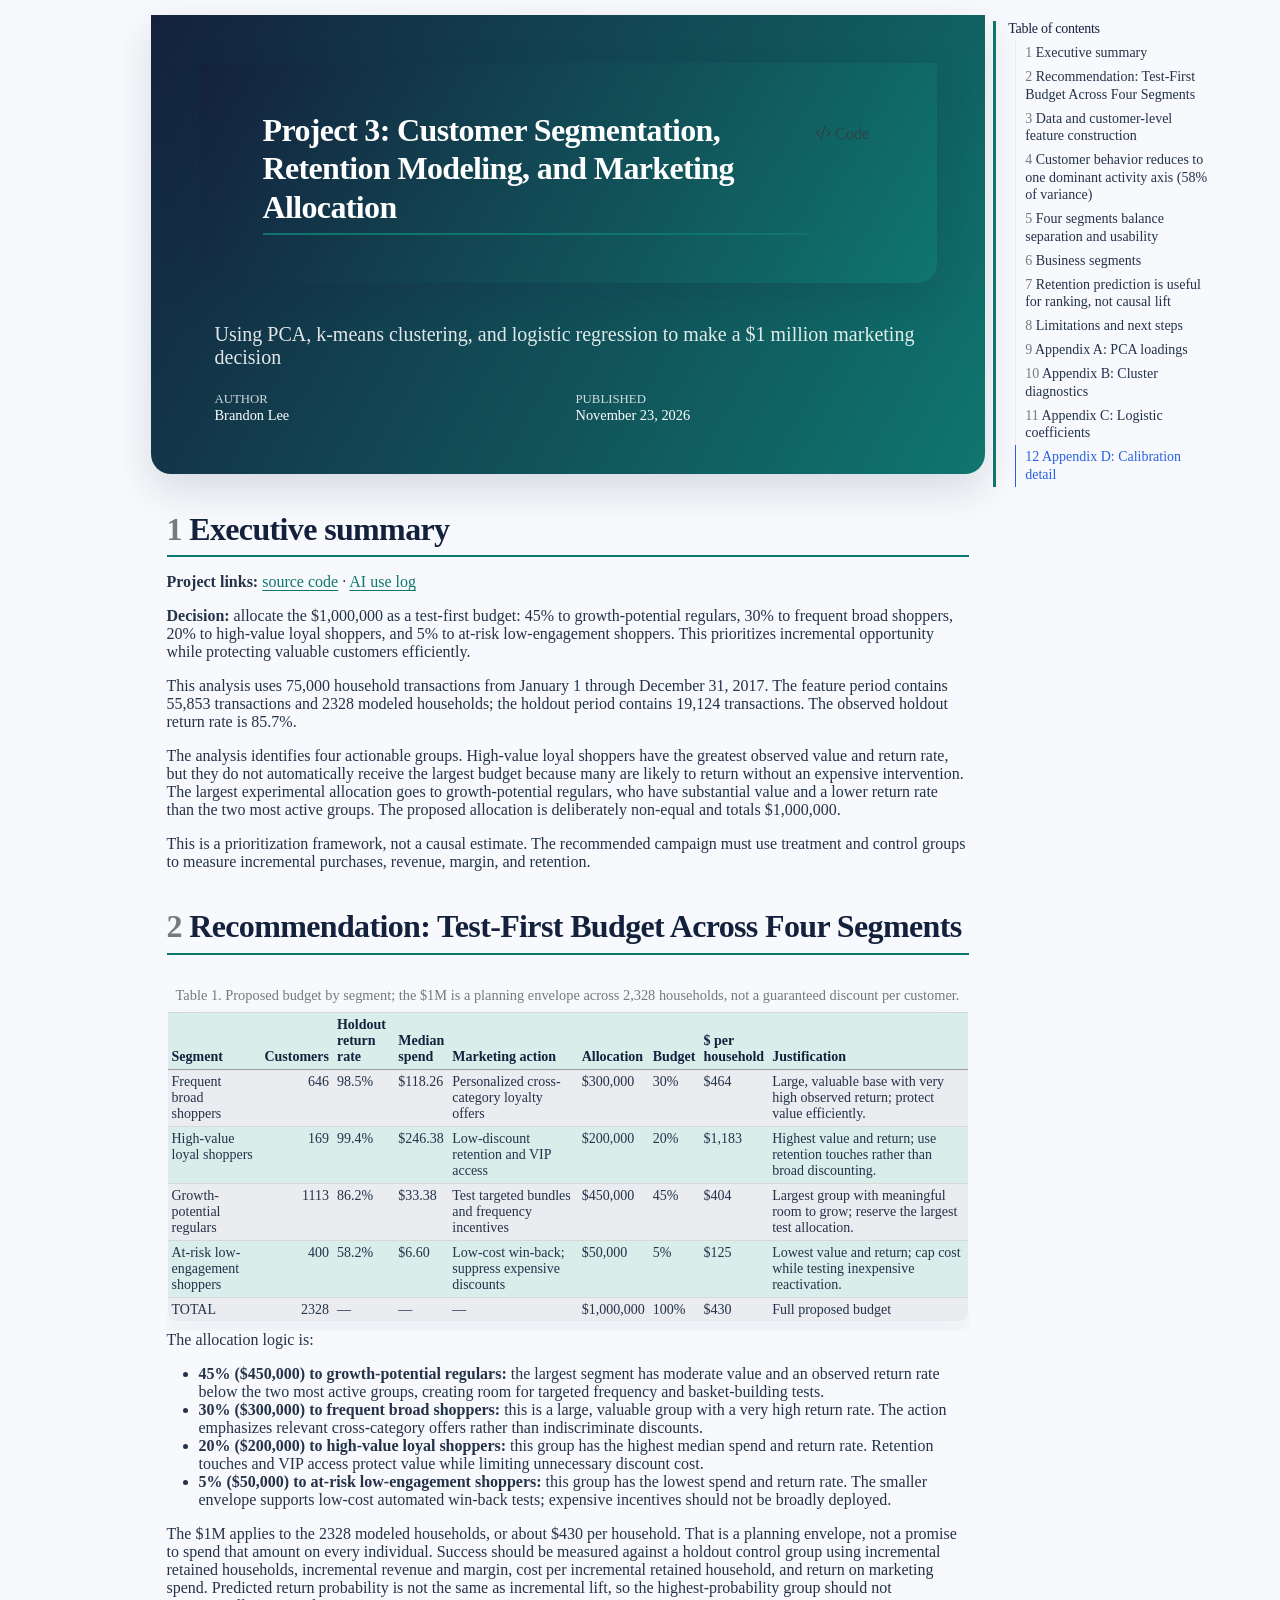
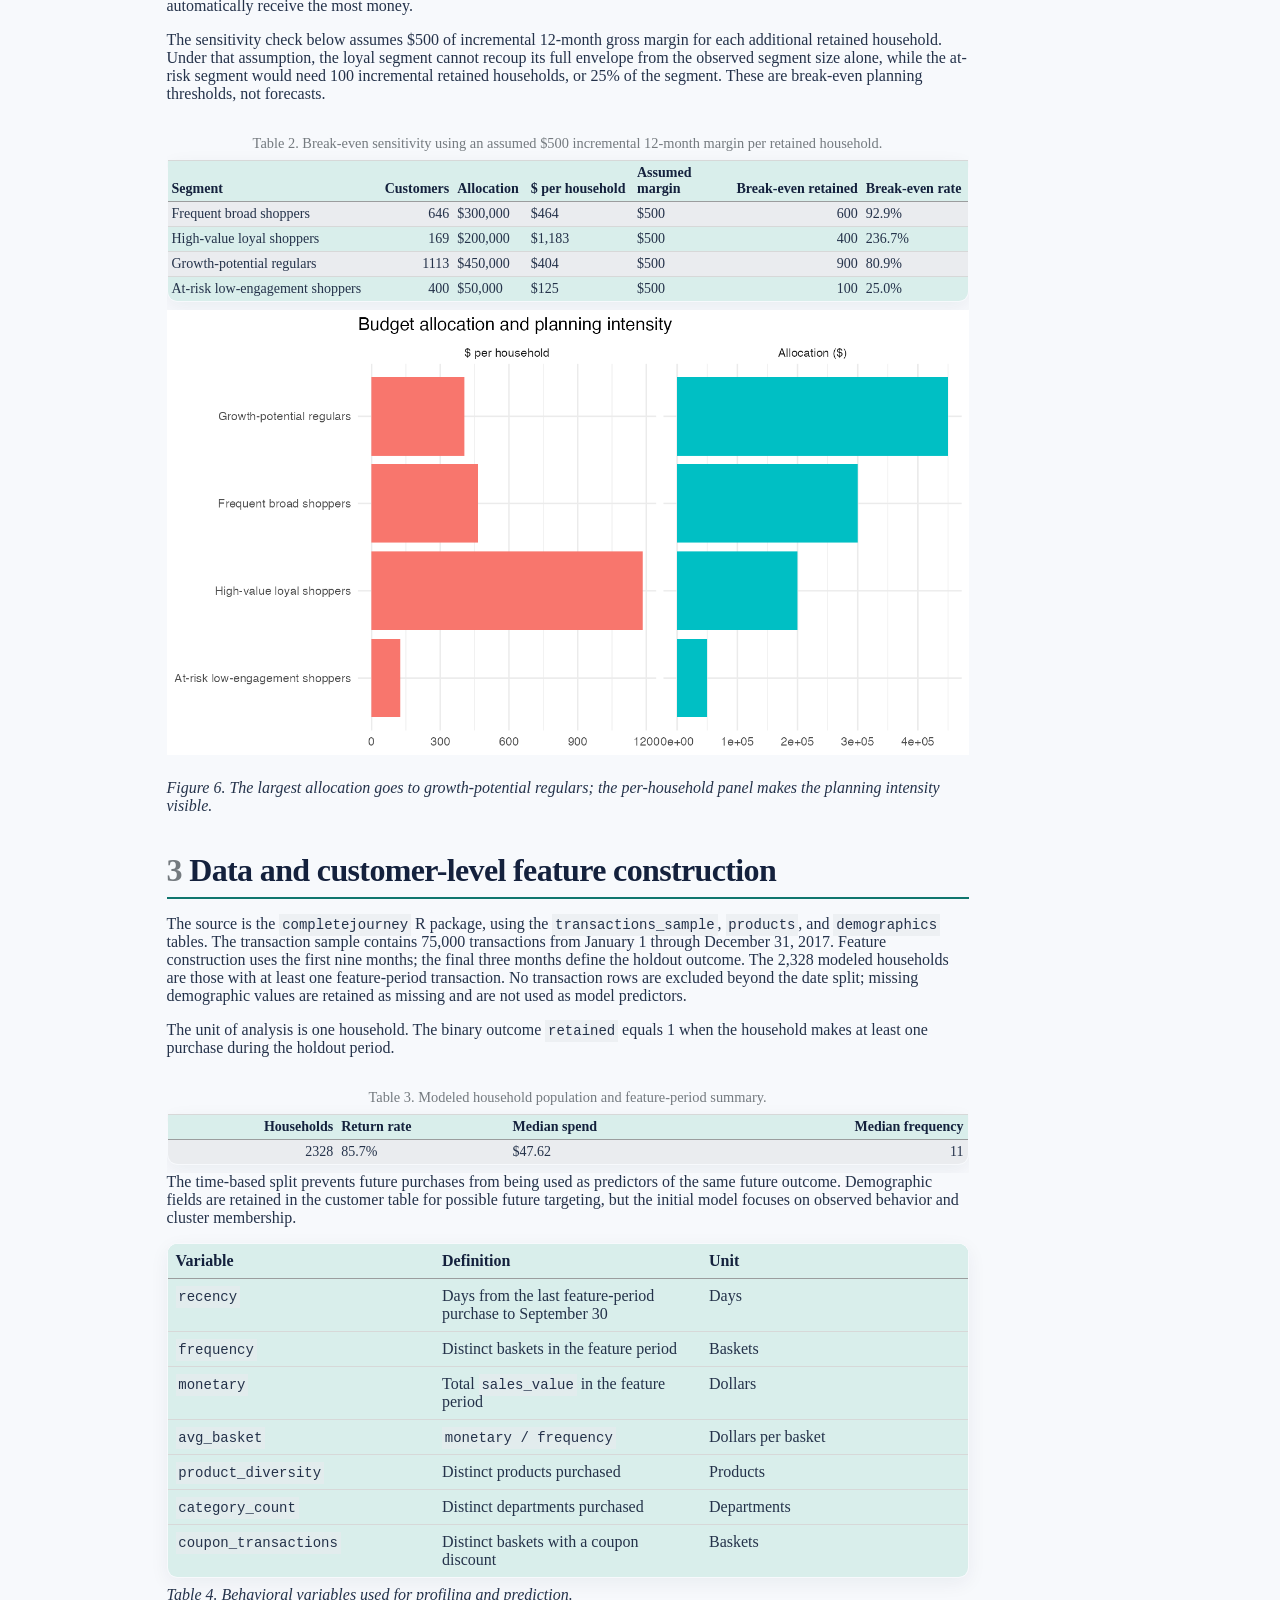
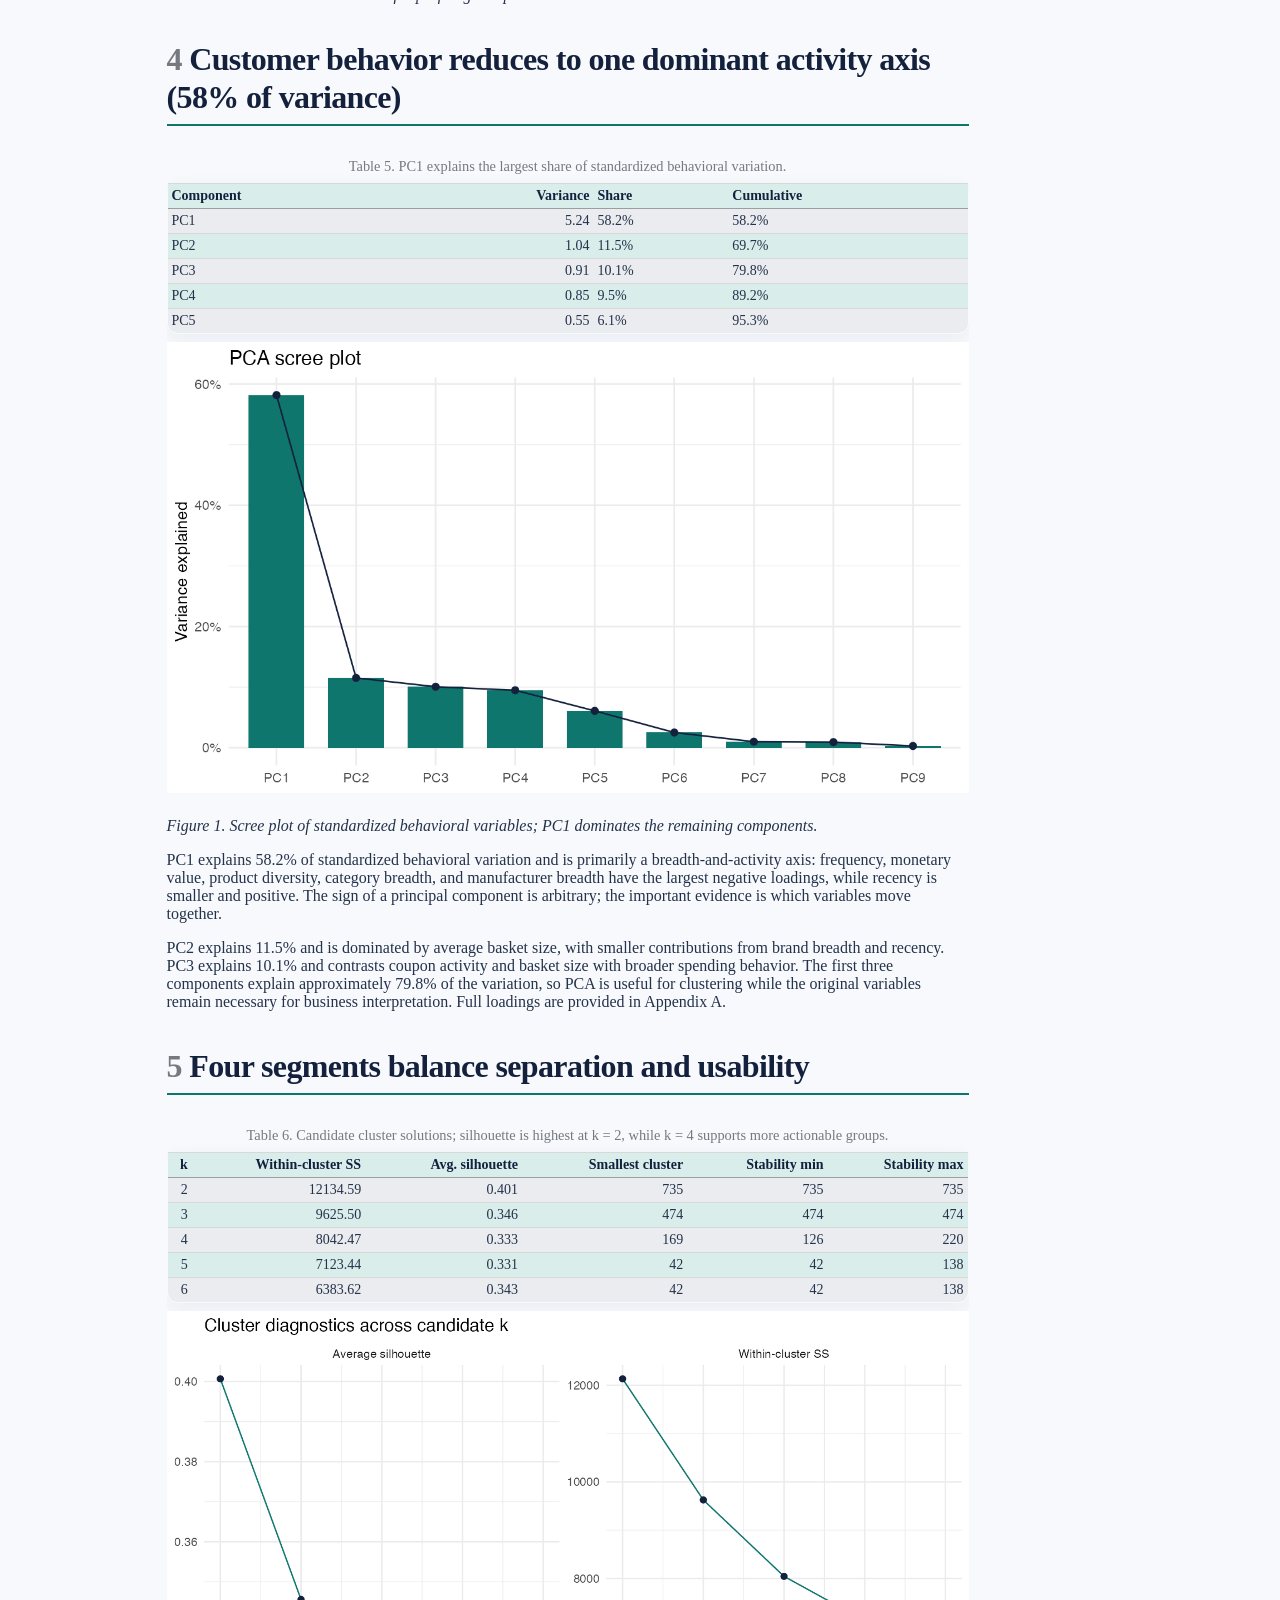
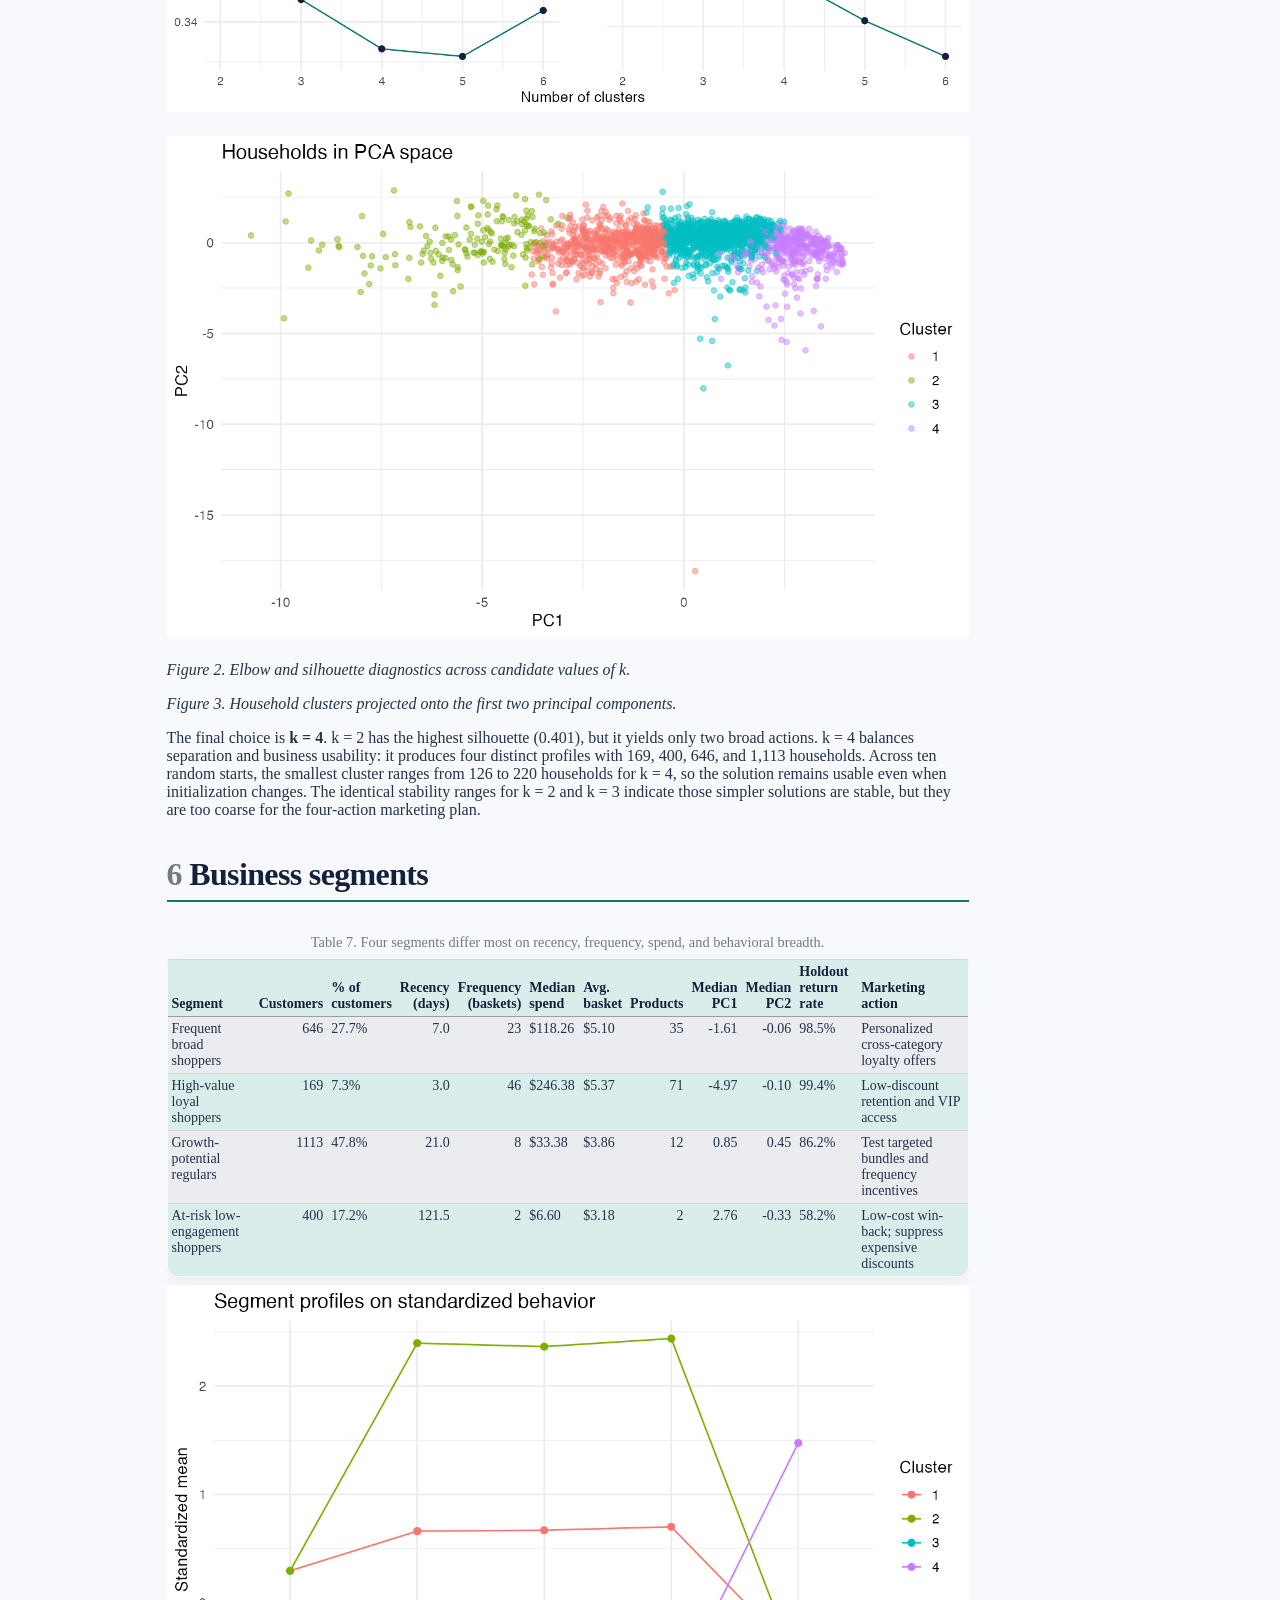
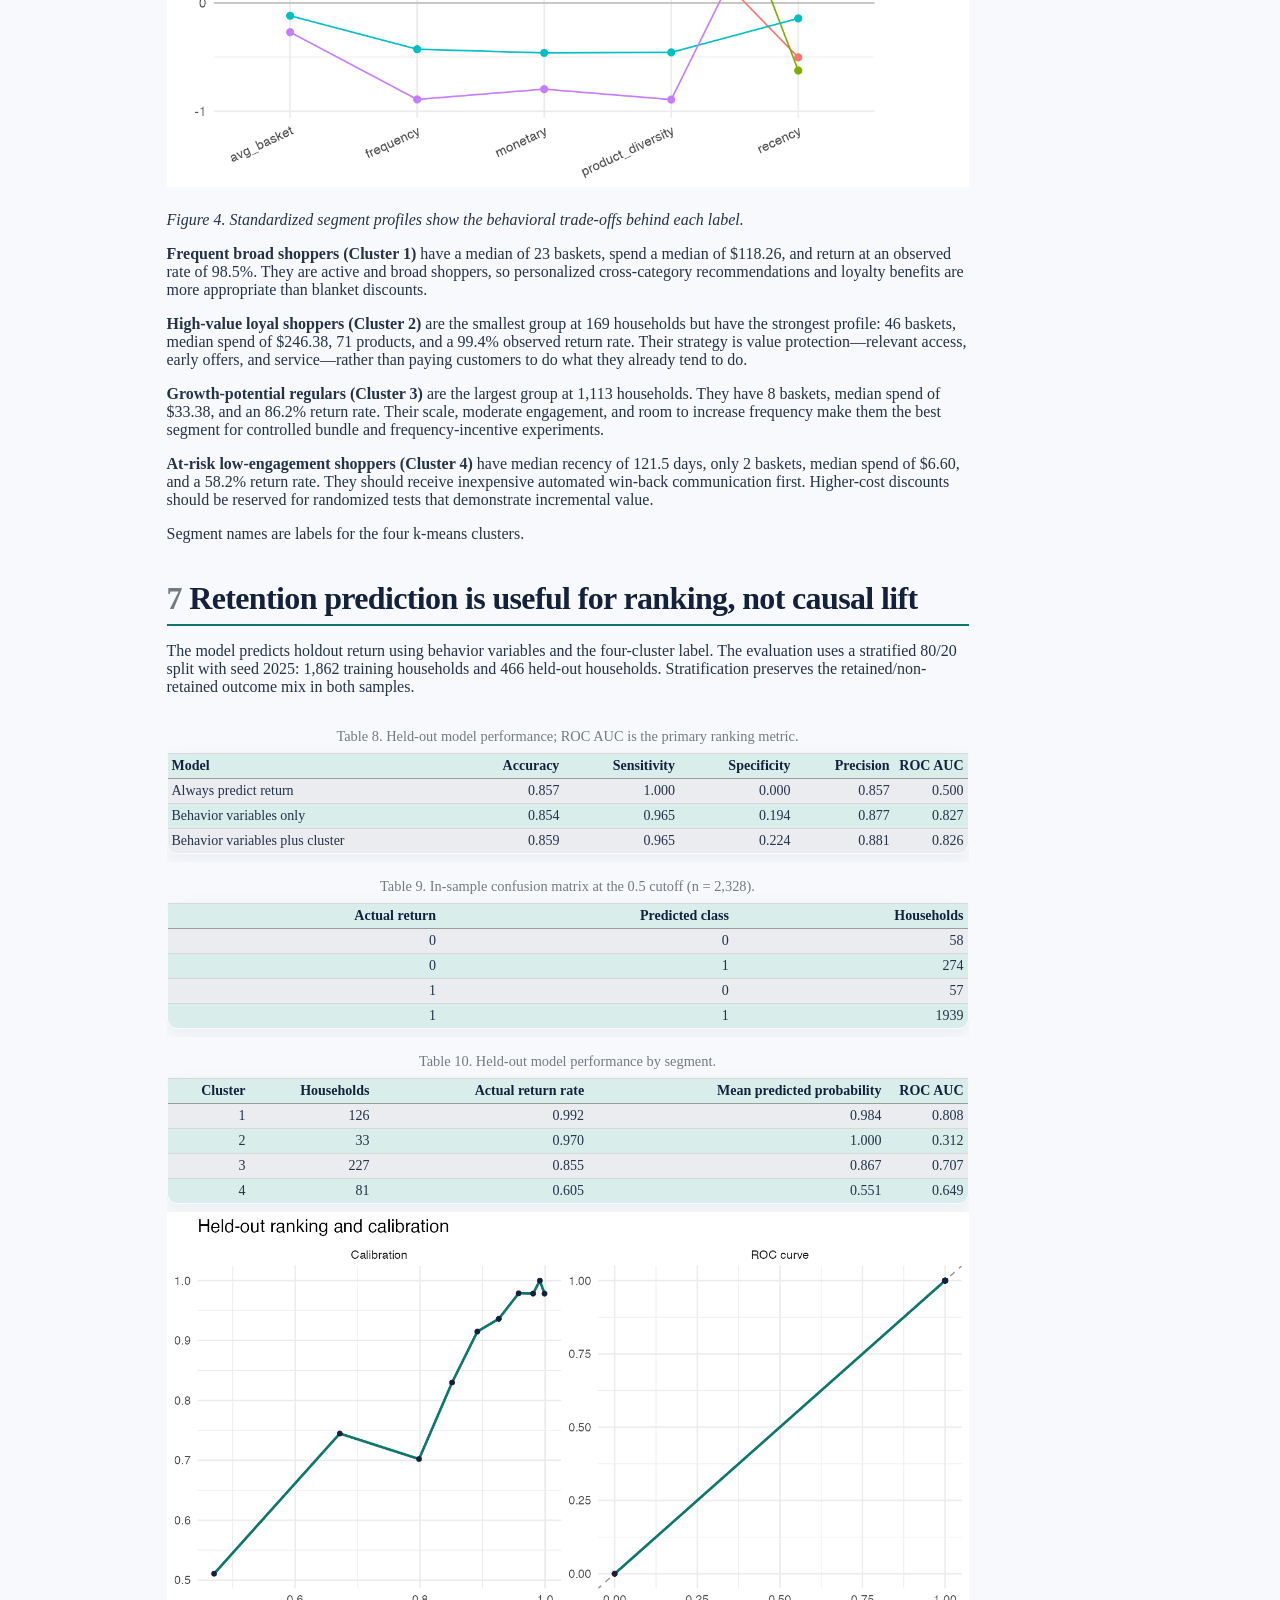
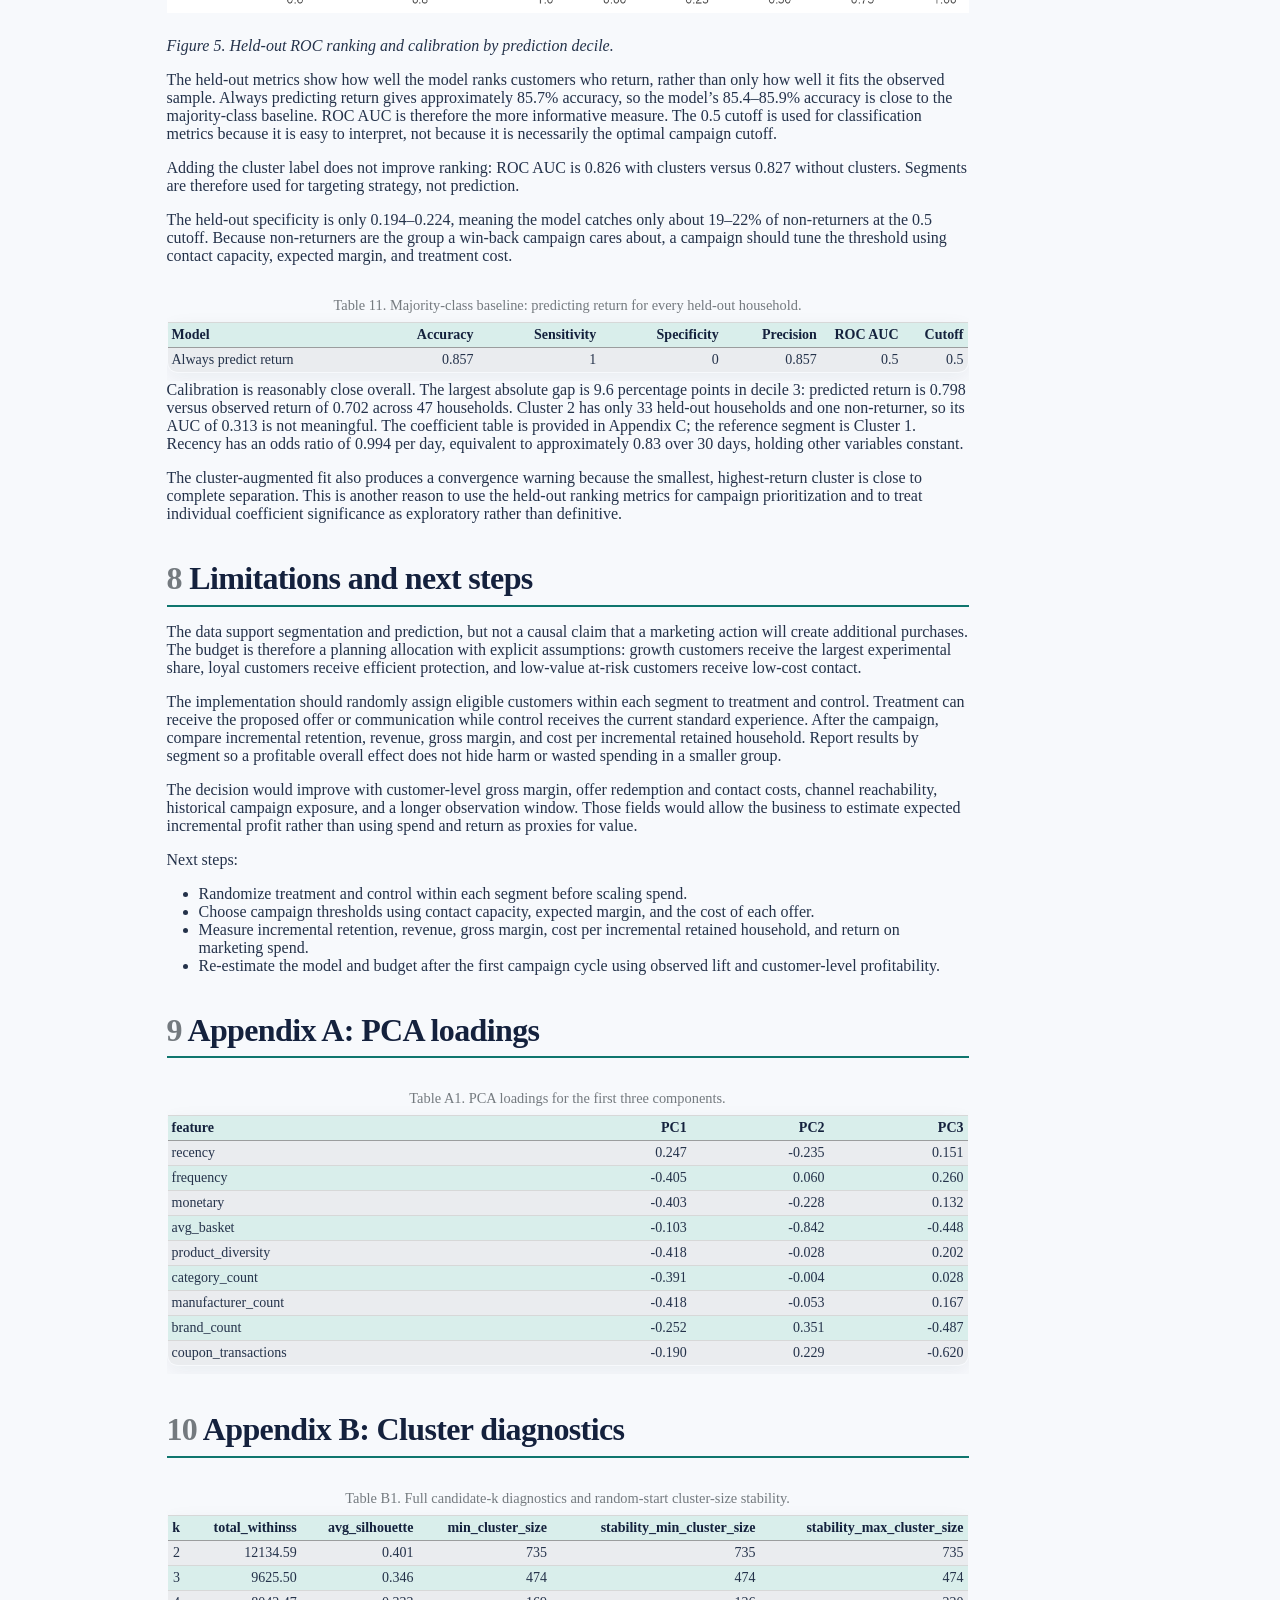
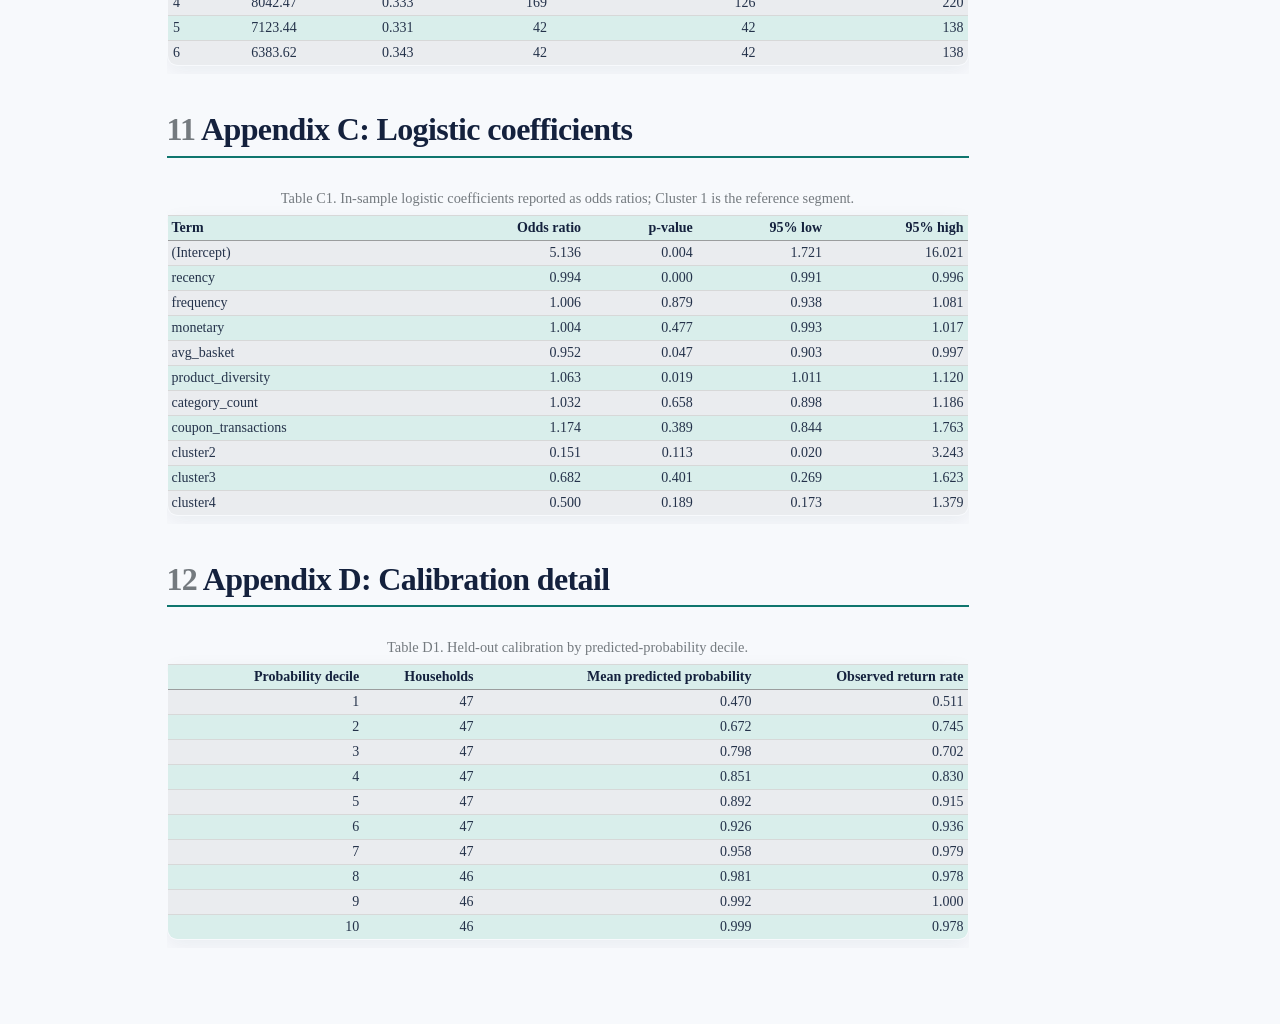
==== index.html @ d33b6d5a "Strengthen report evidence and presentation" ====
<!DOCTYPE html>
<html xmlns="http://www.w3.org/1999/xhtml" lang="en" xml:lang="en"><head>

<meta charset="utf-8">
<meta name="generator" content="quarto-1.10.18">

<meta name="viewport" content="width=device-width, initial-scale=1.0, user-scalable=yes">

<meta name="author" content="Brandon Lee">
<meta name="dcterms.date" content="2026-11-23">

<title>Project 3: Customer Segmentation, Retention Modeling, and Marketing Allocation</title>
<style>

span.smallcaps{font-variant: small-caps;}
div.columns{display: flex; gap: 1.5em;}
div.column{flex: auto;}
@media screen {
div.columns{gap: min(4vw, 1.5em);}
div.column{overflow-x: auto;}
}
div.hanging-indent{margin-left: 1.5em; text-indent: -1.5em;}
ul.task-list{list-style: none;}
ul.task-list li input[type="checkbox"] {
width: 0.8em;
margin: 0 0.8em 0.2em -1em;  vertical-align: middle;
}

html { -webkit-text-size-adjust: 100%; }
pre > code.sourceCode { white-space: pre; position: relative; }
pre > code.sourceCode > span { display: inline-block; line-height: 1.25; }
pre > code.sourceCode > span:empty { height: 1.2em; }
.sourceCode { overflow: visible; }
code.sourceCode > span { color: inherit; text-decoration: inherit; }
div.sourceCode { margin: 1em 0; }
pre.sourceCode { margin: 0; }
@media screen {
div.sourceCode { overflow: auto; }
}
@media print {
pre > code.sourceCode { white-space: pre-wrap; }
pre > code.sourceCode > span { text-indent: -5em; padding-left: 5em; }
}
pre.numberSource code
{ counter-reset: source-line 0; }
pre.numberSource code > span
{ position: relative; left: -4em; counter-increment: source-line; }
pre.numberSource code > span > a:first-child::before
{ content: counter(source-line);
position: relative; left: -1em; text-align: right; vertical-align: baseline;
border: none; display: inline-block;
-webkit-touch-callout: none; -webkit-user-select: none;
-khtml-user-select: none; -moz-user-select: none;
-ms-user-select: none; user-select: none;
padding: 0 4px; width: 4em;
}
pre.numberSource { margin-left: 3em; padding-left: 4px; }
div.sourceCode
{ }
@media screen {
pre > code.sourceCode > span > a:first-child::before { text-decoration: underline; }
}
</style>


<script>/*!
 * clipboard.js v2.0.11
 * https://clipboardjs.com/
 *
 * Licensed MIT © Zeno Rocha
 */
!function(t,e){"object"==typeof exports&&"object"==typeof module?module.exports=e():"function"==typeof define&&define.amd?define([],e):"object"==typeof exports?exports.ClipboardJS=e():t.ClipboardJS=e()}(this,function(){return n={686:function(t,e,n){"use strict";n.d(e,{default:function(){return b}});var e=n(279),i=n.n(e),e=n(370),u=n.n(e),e=n(817),r=n.n(e);function c(t){try{return document.execCommand(t)}catch(t){return}}var a=function(t){t=r()(t);return c("cut"),t};function o(t,e){var n,o,t=(n=t,o="rtl"===document.documentElement.getAttribute("dir"),(t=document.createElement("textarea")).style.fontSize="12pt",t.style.border="0",t.style.padding="0",t.style.margin="0",t.style.position="absolute",t.style[o?"right":"left"]="-9999px",o=window.pageYOffset||document.documentElement.scrollTop,t.style.top="".concat(o,"px"),t.setAttribute("readonly",""),t.value=n,t);return e.container.appendChild(t),e=r()(t),c("copy"),t.remove(),e}var f=function(t){var e=1<arguments.length&&void 0!==arguments[1]?arguments[1]:{container:document.body},n="";return"string"==typeof t?n=o(t,e):t instanceof HTMLInputElement&&!["text","search","url","tel","password"].includes(null==t?void 0:t.type)?n=o(t.value,e):(n=r()(t),c("copy")),n};function l(t){return(l="function"==typeof Symbol&&"symbol"==typeof Symbol.iterator?function(t){return typeof t}:function(t){return t&&"function"==typeof Symbol&&t.constructor===Symbol&&t!==Symbol.prototype?"symbol":typeof t})(t)}var s=function(){var t=0<arguments.length&&void 0!==arguments[0]?arguments[0]:{},e=t.action,n=void 0===e?"copy":e,o=t.container,e=t.target,t=t.text;if("copy"!==n&&"cut"!==n)throw new Error('Invalid "action" value, use either "copy" or "cut"');if(void 0!==e){if(!e||"object"!==l(e)||1!==e.nodeType)throw new Error('Invalid "target" value, use a valid Element');if("copy"===n&&e.hasAttribute("disabled"))throw new Error('Invalid "target" attribute. Please use "readonly" instead of "disabled" attribute');if("cut"===n&&(e.hasAttribute("readonly")||e.hasAttribute("disabled")))throw new Error('Invalid "target" attribute. You can\'t cut text from elements with "readonly" or "disabled" attributes')}return t?f(t,{container:o}):e?"cut"===n?a(e):f(e,{container:o}):void 0};function p(t){return(p="function"==typeof Symbol&&"symbol"==typeof Symbol.iterator?function(t){return typeof t}:function(t){return t&&"function"==typeof Symbol&&t.constructor===Symbol&&t!==Symbol.prototype?"symbol":typeof t})(t)}function d(t,e){for(var n=0;n<e.length;n++){var o=e[n];o.enumerable=o.enumerable||!1,o.configurable=!0,"value"in o&&(o.writable=!0),Object.defineProperty(t,o.key,o)}}function y(t,e){return(y=Object.setPrototypeOf||function(t,e){return t.__proto__=e,t})(t,e)}function h(n){var o=function(){if("undefined"==typeof Reflect||!Reflect.construct)return!1;if(Reflect.construct.sham)return!1;if("function"==typeof Proxy)return!0;try{return Date.prototype.toString.call(Reflect.construct(Date,[],function(){})),!0}catch(t){return!1}}();return function(){var t,e=v(n);return t=o?(t=v(this).constructor,Reflect.construct(e,arguments,t)):e.apply(this,arguments),e=this,!(t=t)||"object"!==p(t)&&"function"!=typeof t?function(t){if(void 0!==t)return t;throw new ReferenceError("this hasn't been initialised - super() hasn't been called")}(e):t}}function v(t){return(v=Object.setPrototypeOf?Object.getPrototypeOf:function(t){return t.__proto__||Object.getPrototypeOf(t)})(t)}function m(t,e){t="data-clipboard-".concat(t);if(e.hasAttribute(t))return e.getAttribute(t)}var b=function(){!function(t,e){if("function"!=typeof e&&null!==e)throw new TypeError("Super expression must either be null or a function");t.prototype=Object.create(e&&e.prototype,{constructor:{value:t,writable:!0,configurable:!0}}),e&&y(t,e)}(r,i());var t,e,n,o=h(r);function r(t,e){var n;return function(t){if(!(t instanceof r))throw new TypeError("Cannot call a class as a function")}(this),(n=o.call(this)).resolveOptions(e),n.listenClick(t),n}return t=r,n=[{key:"copy",value:function(t){var e=1<arguments.length&&void 0!==arguments[1]?arguments[1]:{container:document.body};return f(t,e)}},{key:"cut",value:function(t){return a(t)}},{key:"isSupported",value:function(){var t=0<arguments.length&&void 0!==arguments[0]?arguments[0]:["copy","cut"],t="string"==typeof t?[t]:t,e=!!document.queryCommandSupported;return t.forEach(function(t){e=e&&!!document.queryCommandSupported(t)}),e}}],(e=[{key:"resolveOptions",value:function(){var t=0<arguments.length&&void 0!==arguments[0]?arguments[0]:{};this.action="function"==typeof t.action?t.action:this.defaultAction,this.target="function"==typeof t.target?t.target:this.defaultTarget,this.text="function"==typeof t.text?t.text:this.defaultText,this.container="object"===p(t.container)?t.container:document.body}},{key:"listenClick",value:function(t){var e=this;this.listener=u()(t,"click",function(t){return e.onClick(t)})}},{key:"onClick",value:function(t){var e=t.delegateTarget||t.currentTarget,n=this.action(e)||"copy",t=s({action:n,container:this.container,target:this.target(e),text:this.text(e)});this.emit(t?"success":"error",{action:n,text:t,trigger:e,clearSelection:function(){e&&e.focus(),window.getSelection().removeAllRanges()}})}},{key:"defaultAction",value:function(t){return m("action",t)}},{key:"defaultTarget",value:function(t){t=m("target",t);if(t)return document.querySelector(t)}},{key:"defaultText",value:function(t){return m("text",t)}},{key:"destroy",value:function(){this.listener.destroy()}}])&&d(t.prototype,e),n&&d(t,n),r}()},828:function(t){var e;"undefined"==typeof Element||Element.prototype.matches||((e=Element.prototype).matches=e.matchesSelector||e.mozMatchesSelector||e.msMatchesSelector||e.oMatchesSelector||e.webkitMatchesSelector),t.exports=function(t,e){for(;t&&9!==t.nodeType;){if("function"==typeof t.matches&&t.matches(e))return t;t=t.parentNode}}},438:function(t,e,n){var u=n(828);function i(t,e,n,o,r){var i=function(e,n,t,o){return function(t){t.delegateTarget=u(t.target,n),t.delegateTarget&&o.call(e,t)}}.apply(this,arguments);return t.addEventListener(n,i,r),{destroy:function(){t.removeEventListener(n,i,r)}}}t.exports=function(t,e,n,o,r){return"function"==typeof t.addEventListener?i.apply(null,arguments):"function"==typeof n?i.bind(null,document).apply(null,arguments):("string"==typeof t&&(t=document.querySelectorAll(t)),Array.prototype.map.call(t,function(t){return i(t,e,n,o,r)}))}},879:function(t,n){n.node=function(t){return void 0!==t&&t instanceof HTMLElement&&1===t.nodeType},n.nodeList=function(t){var e=Object.prototype.toString.call(t);return void 0!==t&&("[object NodeList]"===e||"[object HTMLCollection]"===e)&&"length"in t&&(0===t.length||n.node(t[0]))},n.string=function(t){return"string"==typeof t||t instanceof String},n.fn=function(t){return"[object Function]"===Object.prototype.toString.call(t)}},370:function(t,e,n){var f=n(879),l=n(438);t.exports=function(t,e,n){if(!t&&!e&&!n)throw new Error("Missing required arguments");if(!f.string(e))throw new TypeError("Second argument must be a String");if(!f.fn(n))throw new TypeError("Third argument must be a Function");if(f.node(t))return c=e,a=n,(u=t).addEventListener(c,a),{destroy:function(){u.removeEventListener(c,a)}};if(f.nodeList(t))return o=t,r=e,i=n,Array.prototype.forEach.call(o,function(t){t.addEventListener(r,i)}),{destroy:function(){Array.prototype.forEach.call(o,function(t){t.removeEventListener(r,i)})}};if(f.string(t))return t=t,e=e,n=n,l(document.body,t,e,n);throw new TypeError("First argument must be a String, HTMLElement, HTMLCollection, or NodeList");var o,r,i,u,c,a}},817:function(t){t.exports=function(t){var e,n="SELECT"===t.nodeName?(t.focus(),t.value):"INPUT"===t.nodeName||"TEXTAREA"===t.nodeName?((e=t.hasAttribute("readonly"))||t.setAttribute("readonly",""),t.select(),t.setSelectionRange(0,t.value.length),e||t.removeAttribute("readonly"),t.value):(t.hasAttribute("contenteditable")&&t.focus(),n=window.getSelection(),(e=document.createRange()).selectNodeContents(t),n.removeAllRanges(),n.addRange(e),n.toString());return n}},279:function(t){function e(){}e.prototype={on:function(t,e,n){var o=this.e||(this.e={});return(o[t]||(o[t]=[])).push({fn:e,ctx:n}),this},once:function(t,e,n){var o=this;function r(){o.off(t,r),e.apply(n,arguments)}return r._=e,this.on(t,r,n)},emit:function(t){for(var e=[].slice.call(arguments,1),n=((this.e||(this.e={}))[t]||[]).slice(),o=0,r=n.length;o<r;o++)n[o].fn.apply(n[o].ctx,e);return this},off:function(t,e){var n=this.e||(this.e={}),o=n[t],r=[];if(o&&e)for(var i=0,u=o.length;i<u;i++)o[i].fn!==e&&o[i].fn._!==e&&r.push(o[i]);return r.length?n[t]=r:delete n[t],this}},t.exports=e,t.exports.TinyEmitter=e}},r={},o.n=function(t){var e=t&&t.__esModule?function(){return t.default}:function(){return t};return o.d(e,{a:e}),e},o.d=function(t,e){for(var n in e)o.o(e,n)&&!o.o(t,n)&&Object.defineProperty(t,n,{enumerable:!0,get:e[n]})},o.o=function(t,e){return Object.prototype.hasOwnProperty.call(t,e)},o(686).default;function o(t){if(r[t])return r[t].exports;var e=r[t]={exports:{}};return n[t](e,e.exports,o),e.exports}var n,r});</script>
<script src="[data-uri]" type="module"></script>
<script src="[data-uri]" type="module"></script>
<script>/**
 * @popperjs/core v2.11.7 - MIT License
 */

!function(e,t){"object"==typeof exports&&"undefined"!=typeof module?t(exports):"function"==typeof define&&define.amd?define(["exports"],t):t((e="undefined"!=typeof globalThis?globalThis:e||self).Popper={})}(this,(function(e){"use strict";function t(e){if(null==e)return window;if("[object Window]"!==e.toString()){var t=e.ownerDocument;return t&&t.defaultView||window}return e}function n(e){return e instanceof t(e).Element||e instanceof Element}function r(e){return e instanceof t(e).HTMLElement||e instanceof HTMLElement}function o(e){return"undefined"!=typeof ShadowRoot&&(e instanceof t(e).ShadowRoot||e instanceof ShadowRoot)}var i=Math.max,a=Math.min,s=Math.round;function f(){var e=navigator.userAgentData;return null!=e&&e.brands&&Array.isArray(e.brands)?e.brands.map((function(e){return e.brand+"/"+e.version})).join(" "):navigator.userAgent}function c(){return!/^((?!chrome|android).)*safari/i.test(f())}function p(e,o,i){void 0===o&&(o=!1),void 0===i&&(i=!1);var a=e.getBoundingClientRect(),f=1,p=1;o&&r(e)&&(f=e.offsetWidth>0&&s(a.width)/e.offsetWidth||1,p=e.offsetHeight>0&&s(a.height)/e.offsetHeight||1);var u=(n(e)?t(e):window).visualViewport,l=!c()&&i,d=(a.left+(l&&u?u.offsetLeft:0))/f,h=(a.top+(l&&u?u.offsetTop:0))/p,m=a.width/f,v=a.height/p;return{width:m,height:v,top:h,right:d+m,bottom:h+v,left:d,x:d,y:h}}function u(e){var n=t(e);return{scrollLeft:n.pageXOffset,scrollTop:n.pageYOffset}}function l(e){return e?(e.nodeName||"").toLowerCase():null}function d(e){return((n(e)?e.ownerDocument:e.document)||window.document).documentElement}function h(e){return p(d(e)).left+u(e).scrollLeft}function m(e){return t(e).getComputedStyle(e)}function v(e){var t=m(e),n=t.overflow,r=t.overflowX,o=t.overflowY;return/auto|scroll|overlay|hidden/.test(n+o+r)}function y(e,n,o){void 0===o&&(o=!1);var i,a,f=r(n),c=r(n)&&function(e){var t=e.getBoundingClientRect(),n=s(t.width)/e.offsetWidth||1,r=s(t.height)/e.offsetHeight||1;return 1!==n||1!==r}(n),m=d(n),y=p(e,c,o),g={scrollLeft:0,scrollTop:0},b={x:0,y:0};return(f||!f&&!o)&&(("body"!==l(n)||v(m))&&(g=(i=n)!==t(i)&&r(i)?{scrollLeft:(a=i).scrollLeft,scrollTop:a.scrollTop}:u(i)),r(n)?((b=p(n,!0)).x+=n.clientLeft,b.y+=n.clientTop):m&&(b.x=h(m))),{x:y.left+g.scrollLeft-b.x,y:y.top+g.scrollTop-b.y,width:y.width,height:y.height}}function g(e){var t=p(e),n=e.offsetWidth,r=e.offsetHeight;return Math.abs(t.width-n)<=1&&(n=t.width),Math.abs(t.height-r)<=1&&(r=t.height),{x:e.offsetLeft,y:e.offsetTop,width:n,height:r}}function b(e){return"html"===l(e)?e:e.assignedSlot||e.parentNode||(o(e)?e.host:null)||d(e)}function x(e){return["html","body","#document"].indexOf(l(e))>=0?e.ownerDocument.body:r(e)&&v(e)?e:x(b(e))}function w(e,n){var r;void 0===n&&(n=[]);var o=x(e),i=o===(null==(r=e.ownerDocument)?void 0:r.body),a=t(o),s=i?[a].concat(a.visualViewport||[],v(o)?o:[]):o,f=n.concat(s);return i?f:f.concat(w(b(s)))}function O(e){return["table","td","th"].indexOf(l(e))>=0}function j(e){return r(e)&&"fixed"!==m(e).position?e.offsetParent:null}function E(e){for(var n=t(e),i=j(e);i&&O(i)&&"static"===m(i).position;)i=j(i);return i&&("html"===l(i)||"body"===l(i)&&"static"===m(i).position)?n:i||function(e){var t=/firefox/i.test(f());if(/Trident/i.test(f())&&r(e)&&"fixed"===m(e).position)return null;var n=b(e);for(o(n)&&(n=n.host);r(n)&&["html","body"].indexOf(l(n))<0;){var i=m(n);if("none"!==i.transform||"none"!==i.perspective||"paint"===i.contain||-1!==["transform","perspective"].indexOf(i.willChange)||t&&"filter"===i.willChange||t&&i.filter&&"none"!==i.filter)return n;n=n.parentNode}return null}(e)||n}var D="top",A="bottom",L="right",P="left",M="auto",k=[D,A,L,P],W="start",B="end",H="viewport",T="popper",R=k.reduce((function(e,t){return e.concat([t+"-"+W,t+"-"+B])}),[]),S=[].concat(k,[M]).reduce((function(e,t){return e.concat([t,t+"-"+W,t+"-"+B])}),[]),V=["beforeRead","read","afterRead","beforeMain","main","afterMain","beforeWrite","write","afterWrite"];function q(e){var t=new Map,n=new Set,r=[];function o(e){n.add(e.name),[].concat(e.requires||[],e.requiresIfExists||[]).forEach((function(e){if(!n.has(e)){var r=t.get(e);r&&o(r)}})),r.push(e)}return e.forEach((function(e){t.set(e.name,e)})),e.forEach((function(e){n.has(e.name)||o(e)})),r}function C(e){return e.split("-")[0]}function N(e,t){var n=t.getRootNode&&t.getRootNode();if(e.contains(t))return!0;if(n&&o(n)){var r=t;do{if(r&&e.isSameNode(r))return!0;r=r.parentNode||r.host}while(r)}return!1}function I(e){return Object.assign({},e,{left:e.x,top:e.y,right:e.x+e.width,bottom:e.y+e.height})}function _(e,r,o){return r===H?I(function(e,n){var r=t(e),o=d(e),i=r.visualViewport,a=o.clientWidth,s=o.clientHeight,f=0,p=0;if(i){a=i.width,s=i.height;var u=c();(u||!u&&"fixed"===n)&&(f=i.offsetLeft,p=i.offsetTop)}return{width:a,height:s,x:f+h(e),y:p}}(e,o)):n(r)?function(e,t){var n=p(e,!1,"fixed"===t);return n.top=n.top+e.clientTop,n.left=n.left+e.clientLeft,n.bottom=n.top+e.clientHeight,n.right=n.left+e.clientWidth,n.width=e.clientWidth,n.height=e.clientHeight,n.x=n.left,n.y=n.top,n}(r,o):I(function(e){var t,n=d(e),r=u(e),o=null==(t=e.ownerDocument)?void 0:t.body,a=i(n.scrollWidth,n.clientWidth,o?o.scrollWidth:0,o?o.clientWidth:0),s=i(n.scrollHeight,n.clientHeight,o?o.scrollHeight:0,o?o.clientHeight:0),f=-r.scrollLeft+h(e),c=-r.scrollTop;return"rtl"===m(o||n).direction&&(f+=i(n.clientWidth,o?o.clientWidth:0)-a),{width:a,height:s,x:f,y:c}}(d(e)))}function F(e,t,o,s){var f="clippingParents"===t?function(e){var t=w(b(e)),o=["absolute","fixed"].indexOf(m(e).position)>=0&&r(e)?E(e):e;return n(o)?t.filter((function(e){return n(e)&&N(e,o)&&"body"!==l(e)})):[]}(e):[].concat(t),c=[].concat(f,[o]),p=c[0],u=c.reduce((function(t,n){var r=_(e,n,s);return t.top=i(r.top,t.top),t.right=a(r.right,t.right),t.bottom=a(r.bottom,t.bottom),t.left=i(r.left,t.left),t}),_(e,p,s));return u.width=u.right-u.left,u.height=u.bottom-u.top,u.x=u.left,u.y=u.top,u}function U(e){return e.split("-")[1]}function z(e){return["top","bottom"].indexOf(e)>=0?"x":"y"}function X(e){var t,n=e.reference,r=e.element,o=e.placement,i=o?C(o):null,a=o?U(o):null,s=n.x+n.width/2-r.width/2,f=n.y+n.height/2-r.height/2;switch(i){case D:t={x:s,y:n.y-r.height};break;case A:t={x:s,y:n.y+n.height};break;case L:t={x:n.x+n.width,y:f};break;case P:t={x:n.x-r.width,y:f};break;default:t={x:n.x,y:n.y}}var c=i?z(i):null;if(null!=c){var p="y"===c?"height":"width";switch(a){case W:t[c]=t[c]-(n[p]/2-r[p]/2);break;case B:t[c]=t[c]+(n[p]/2-r[p]/2)}}return t}function Y(e){return Object.assign({},{top:0,right:0,bottom:0,left:0},e)}function G(e,t){return t.reduce((function(t,n){return t[n]=e,t}),{})}function J(e,t){void 0===t&&(t={});var r=t,o=r.placement,i=void 0===o?e.placement:o,a=r.strategy,s=void 0===a?e.strategy:a,f=r.boundary,c=void 0===f?"clippingParents":f,u=r.rootBoundary,l=void 0===u?H:u,h=r.elementContext,m=void 0===h?T:h,v=r.altBoundary,y=void 0!==v&&v,g=r.padding,b=void 0===g?0:g,x=Y("number"!=typeof b?b:G(b,k)),w=m===T?"reference":T,O=e.rects.popper,j=e.elements[y?w:m],E=F(n(j)?j:j.contextElement||d(e.elements.popper),c,l,s),P=p(e.elements.reference),M=X({reference:P,element:O,strategy:"absolute",placement:i}),W=I(Object.assign({},O,M)),B=m===T?W:P,R={top:E.top-B.top+x.top,bottom:B.bottom-E.bottom+x.bottom,left:E.left-B.left+x.left,right:B.right-E.right+x.right},S=e.modifiersData.offset;if(m===T&&S){var V=S[i];Object.keys(R).forEach((function(e){var t=[L,A].indexOf(e)>=0?1:-1,n=[D,A].indexOf(e)>=0?"y":"x";R[e]+=V[n]*t}))}return R}var K={placement:"bottom",modifiers:[],strategy:"absolute"};function Q(){for(var e=arguments.length,t=new Array(e),n=0;n<e;n++)t[n]=arguments[n];return!t.some((function(e){return!(e&&"function"==typeof e.getBoundingClientRect)}))}function Z(e){void 0===e&&(e={});var t=e,r=t.defaultModifiers,o=void 0===r?[]:r,i=t.defaultOptions,a=void 0===i?K:i;return function(e,t,r){void 0===r&&(r=a);var i,s,f={placement:"bottom",orderedModifiers:[],options:Object.assign({},K,a),modifiersData:{},elements:{reference:e,popper:t},attributes:{},styles:{}},c=[],p=!1,u={state:f,setOptions:function(r){var i="function"==typeof r?r(f.options):r;l(),f.options=Object.assign({},a,f.options,i),f.scrollParents={reference:n(e)?w(e):e.contextElement?w(e.contextElement):[],popper:w(t)};var s,p,d=function(e){var t=q(e);return V.reduce((function(e,n){return e.concat(t.filter((function(e){return e.phase===n})))}),[])}((s=[].concat(o,f.options.modifiers),p=s.reduce((function(e,t){var n=e[t.name];return e[t.name]=n?Object.assign({},n,t,{options:Object.assign({},n.options,t.options),data:Object.assign({},n.data,t.data)}):t,e}),{}),Object.keys(p).map((function(e){return p[e]}))));return f.orderedModifiers=d.filter((function(e){return e.enabled})),f.orderedModifiers.forEach((function(e){var t=e.name,n=e.options,r=void 0===n?{}:n,o=e.effect;if("function"==typeof o){var i=o({state:f,name:t,instance:u,options:r}),a=function(){};c.push(i||a)}})),u.update()},forceUpdate:function(){if(!p){var e=f.elements,t=e.reference,n=e.popper;if(Q(t,n)){f.rects={reference:y(t,E(n),"fixed"===f.options.strategy),popper:g(n)},f.reset=!1,f.placement=f.options.placement,f.orderedModifiers.forEach((function(e){return f.modifiersData[e.name]=Object.assign({},e.data)}));for(var r=0;r<f.orderedModifiers.length;r++)if(!0!==f.reset){var o=f.orderedModifiers[r],i=o.fn,a=o.options,s=void 0===a?{}:a,c=o.name;"function"==typeof i&&(f=i({state:f,options:s,name:c,instance:u})||f)}else f.reset=!1,r=-1}}},update:(i=function(){return new Promise((function(e){u.forceUpdate(),e(f)}))},function(){return s||(s=new Promise((function(e){Promise.resolve().then((function(){s=void 0,e(i())}))}))),s}),destroy:function(){l(),p=!0}};if(!Q(e,t))return u;function l(){c.forEach((function(e){return e()})),c=[]}return u.setOptions(r).then((function(e){!p&&r.onFirstUpdate&&r.onFirstUpdate(e)})),u}}var $={passive:!0};var ee={name:"eventListeners",enabled:!0,phase:"write",fn:function(){},effect:function(e){var n=e.state,r=e.instance,o=e.options,i=o.scroll,a=void 0===i||i,s=o.resize,f=void 0===s||s,c=t(n.elements.popper),p=[].concat(n.scrollParents.reference,n.scrollParents.popper);return a&&p.forEach((function(e){e.addEventListener("scroll",r.update,$)})),f&&c.addEventListener("resize",r.update,$),function(){a&&p.forEach((function(e){e.removeEventListener("scroll",r.update,$)})),f&&c.removeEventListener("resize",r.update,$)}},data:{}};var te={name:"popperOffsets",enabled:!0,phase:"read",fn:function(e){var t=e.state,n=e.name;t.modifiersData[n]=X({reference:t.rects.reference,element:t.rects.popper,strategy:"absolute",placement:t.placement})},data:{}},ne={top:"auto",right:"auto",bottom:"auto",left:"auto"};function re(e){var n,r=e.popper,o=e.popperRect,i=e.placement,a=e.variation,f=e.offsets,c=e.position,p=e.gpuAcceleration,u=e.adaptive,l=e.roundOffsets,h=e.isFixed,v=f.x,y=void 0===v?0:v,g=f.y,b=void 0===g?0:g,x="function"==typeof l?l({x:y,y:b}):{x:y,y:b};y=x.x,b=x.y;var w=f.hasOwnProperty("x"),O=f.hasOwnProperty("y"),j=P,M=D,k=window;if(u){var W=E(r),H="clientHeight",T="clientWidth";if(W===t(r)&&"static"!==m(W=d(r)).position&&"absolute"===c&&(H="scrollHeight",T="scrollWidth"),W=W,i===D||(i===P||i===L)&&a===B)M=A,b-=(h&&W===k&&k.visualViewport?k.visualViewport.height:W[H])-o.height,b*=p?1:-1;if(i===P||(i===D||i===A)&&a===B)j=L,y-=(h&&W===k&&k.visualViewport?k.visualViewport.width:W[T])-o.width,y*=p?1:-1}var R,S=Object.assign({position:c},u&&ne),V=!0===l?function(e,t){var n=e.x,r=e.y,o=t.devicePixelRatio||1;return{x:s(n*o)/o||0,y:s(r*o)/o||0}}({x:y,y:b},t(r)):{x:y,y:b};return y=V.x,b=V.y,p?Object.assign({},S,((R={})[M]=O?"0":"",R[j]=w?"0":"",R.transform=(k.devicePixelRatio||1)<=1?"translate("+y+"px, "+b+"px)":"translate3d("+y+"px, "+b+"px, 0)",R)):Object.assign({},S,((n={})[M]=O?b+"px":"",n[j]=w?y+"px":"",n.transform="",n))}var oe={name:"computeStyles",enabled:!0,phase:"beforeWrite",fn:function(e){var t=e.state,n=e.options,r=n.gpuAcceleration,o=void 0===r||r,i=n.adaptive,a=void 0===i||i,s=n.roundOffsets,f=void 0===s||s,c={placement:C(t.placement),variation:U(t.placement),popper:t.elements.popper,popperRect:t.rects.popper,gpuAcceleration:o,isFixed:"fixed"===t.options.strategy};null!=t.modifiersData.popperOffsets&&(t.styles.popper=Object.assign({},t.styles.popper,re(Object.assign({},c,{offsets:t.modifiersData.popperOffsets,position:t.options.strategy,adaptive:a,roundOffsets:f})))),null!=t.modifiersData.arrow&&(t.styles.arrow=Object.assign({},t.styles.arrow,re(Object.assign({},c,{offsets:t.modifiersData.arrow,position:"absolute",adaptive:!1,roundOffsets:f})))),t.attributes.popper=Object.assign({},t.attributes.popper,{"data-popper-placement":t.placement})},data:{}};var ie={name:"applyStyles",enabled:!0,phase:"write",fn:function(e){var t=e.state;Object.keys(t.elements).forEach((function(e){var n=t.styles[e]||{},o=t.attributes[e]||{},i=t.elements[e];r(i)&&l(i)&&(Object.assign(i.style,n),Object.keys(o).forEach((function(e){var t=o[e];!1===t?i.removeAttribute(e):i.setAttribute(e,!0===t?"":t)})))}))},effect:function(e){var t=e.state,n={popper:{position:t.options.strategy,left:"0",top:"0",margin:"0"},arrow:{position:"absolute"},reference:{}};return Object.assign(t.elements.popper.style,n.popper),t.styles=n,t.elements.arrow&&Object.assign(t.elements.arrow.style,n.arrow),function(){Object.keys(t.elements).forEach((function(e){var o=t.elements[e],i=t.attributes[e]||{},a=Object.keys(t.styles.hasOwnProperty(e)?t.styles[e]:n[e]).reduce((function(e,t){return e[t]="",e}),{});r(o)&&l(o)&&(Object.assign(o.style,a),Object.keys(i).forEach((function(e){o.removeAttribute(e)})))}))}},requires:["computeStyles"]};var ae={name:"offset",enabled:!0,phase:"main",requires:["popperOffsets"],fn:function(e){var t=e.state,n=e.options,r=e.name,o=n.offset,i=void 0===o?[0,0]:o,a=S.reduce((function(e,n){return e[n]=function(e,t,n){var r=C(e),o=[P,D].indexOf(r)>=0?-1:1,i="function"==typeof n?n(Object.assign({},t,{placement:e})):n,a=i[0],s=i[1];return a=a||0,s=(s||0)*o,[P,L].indexOf(r)>=0?{x:s,y:a}:{x:a,y:s}}(n,t.rects,i),e}),{}),s=a[t.placement],f=s.x,c=s.y;null!=t.modifiersData.popperOffsets&&(t.modifiersData.popperOffsets.x+=f,t.modifiersData.popperOffsets.y+=c),t.modifiersData[r]=a}},se={left:"right",right:"left",bottom:"top",top:"bottom"};function fe(e){return e.replace(/left|right|bottom|top/g,(function(e){return se[e]}))}var ce={start:"end",end:"start"};function pe(e){return e.replace(/start|end/g,(function(e){return ce[e]}))}function ue(e,t){void 0===t&&(t={});var n=t,r=n.placement,o=n.boundary,i=n.rootBoundary,a=n.padding,s=n.flipVariations,f=n.allowedAutoPlacements,c=void 0===f?S:f,p=U(r),u=p?s?R:R.filter((function(e){return U(e)===p})):k,l=u.filter((function(e){return c.indexOf(e)>=0}));0===l.length&&(l=u);var d=l.reduce((function(t,n){return t[n]=J(e,{placement:n,boundary:o,rootBoundary:i,padding:a})[C(n)],t}),{});return Object.keys(d).sort((function(e,t){return d[e]-d[t]}))}var le={name:"flip",enabled:!0,phase:"main",fn:function(e){var t=e.state,n=e.options,r=e.name;if(!t.modifiersData[r]._skip){for(var o=n.mainAxis,i=void 0===o||o,a=n.altAxis,s=void 0===a||a,f=n.fallbackPlacements,c=n.padding,p=n.boundary,u=n.rootBoundary,l=n.altBoundary,d=n.flipVariations,h=void 0===d||d,m=n.allowedAutoPlacements,v=t.options.placement,y=C(v),g=f||(y===v||!h?[fe(v)]:function(e){if(C(e)===M)return[];var t=fe(e);return[pe(e),t,pe(t)]}(v)),b=[v].concat(g).reduce((function(e,n){return e.concat(C(n)===M?ue(t,{placement:n,boundary:p,rootBoundary:u,padding:c,flipVariations:h,allowedAutoPlacements:m}):n)}),[]),x=t.rects.reference,w=t.rects.popper,O=new Map,j=!0,E=b[0],k=0;k<b.length;k++){var B=b[k],H=C(B),T=U(B)===W,R=[D,A].indexOf(H)>=0,S=R?"width":"height",V=J(t,{placement:B,boundary:p,rootBoundary:u,altBoundary:l,padding:c}),q=R?T?L:P:T?A:D;x[S]>w[S]&&(q=fe(q));var N=fe(q),I=[];if(i&&I.push(V[H]<=0),s&&I.push(V[q]<=0,V[N]<=0),I.every((function(e){return e}))){E=B,j=!1;break}O.set(B,I)}if(j)for(var _=function(e){var t=b.find((function(t){var n=O.get(t);if(n)return n.slice(0,e).every((function(e){return e}))}));if(t)return E=t,"break"},F=h?3:1;F>0;F--){if("break"===_(F))break}t.placement!==E&&(t.modifiersData[r]._skip=!0,t.placement=E,t.reset=!0)}},requiresIfExists:["offset"],data:{_skip:!1}};function de(e,t,n){return i(e,a(t,n))}var he={name:"preventOverflow",enabled:!0,phase:"main",fn:function(e){var t=e.state,n=e.options,r=e.name,o=n.mainAxis,s=void 0===o||o,f=n.altAxis,c=void 0!==f&&f,p=n.boundary,u=n.rootBoundary,l=n.altBoundary,d=n.padding,h=n.tether,m=void 0===h||h,v=n.tetherOffset,y=void 0===v?0:v,b=J(t,{boundary:p,rootBoundary:u,padding:d,altBoundary:l}),x=C(t.placement),w=U(t.placement),O=!w,j=z(x),M="x"===j?"y":"x",k=t.modifiersData.popperOffsets,B=t.rects.reference,H=t.rects.popper,T="function"==typeof y?y(Object.assign({},t.rects,{placement:t.placement})):y,R="number"==typeof T?{mainAxis:T,altAxis:T}:Object.assign({mainAxis:0,altAxis:0},T),S=t.modifiersData.offset?t.modifiersData.offset[t.placement]:null,V={x:0,y:0};if(k){if(s){var q,N="y"===j?D:P,I="y"===j?A:L,_="y"===j?"height":"width",F=k[j],X=F+b[N],Y=F-b[I],G=m?-H[_]/2:0,K=w===W?B[_]:H[_],Q=w===W?-H[_]:-B[_],Z=t.elements.arrow,$=m&&Z?g(Z):{width:0,height:0},ee=t.modifiersData["arrow#persistent"]?t.modifiersData["arrow#persistent"].padding:{top:0,right:0,bottom:0,left:0},te=ee[N],ne=ee[I],re=de(0,B[_],$[_]),oe=O?B[_]/2-G-re-te-R.mainAxis:K-re-te-R.mainAxis,ie=O?-B[_]/2+G+re+ne+R.mainAxis:Q+re+ne+R.mainAxis,ae=t.elements.arrow&&E(t.elements.arrow),se=ae?"y"===j?ae.clientTop||0:ae.clientLeft||0:0,fe=null!=(q=null==S?void 0:S[j])?q:0,ce=F+ie-fe,pe=de(m?a(X,F+oe-fe-se):X,F,m?i(Y,ce):Y);k[j]=pe,V[j]=pe-F}if(c){var ue,le="x"===j?D:P,he="x"===j?A:L,me=k[M],ve="y"===M?"height":"width",ye=me+b[le],ge=me-b[he],be=-1!==[D,P].indexOf(x),xe=null!=(ue=null==S?void 0:S[M])?ue:0,we=be?ye:me-B[ve]-H[ve]-xe+R.altAxis,Oe=be?me+B[ve]+H[ve]-xe-R.altAxis:ge,je=m&&be?function(e,t,n){var r=de(e,t,n);return r>n?n:r}(we,me,Oe):de(m?we:ye,me,m?Oe:ge);k[M]=je,V[M]=je-me}t.modifiersData[r]=V}},requiresIfExists:["offset"]};var me={name:"arrow",enabled:!0,phase:"main",fn:function(e){var t,n=e.state,r=e.name,o=e.options,i=n.elements.arrow,a=n.modifiersData.popperOffsets,s=C(n.placement),f=z(s),c=[P,L].indexOf(s)>=0?"height":"width";if(i&&a){var p=function(e,t){return Y("number"!=typeof(e="function"==typeof e?e(Object.assign({},t.rects,{placement:t.placement})):e)?e:G(e,k))}(o.padding,n),u=g(i),l="y"===f?D:P,d="y"===f?A:L,h=n.rects.reference[c]+n.rects.reference[f]-a[f]-n.rects.popper[c],m=a[f]-n.rects.reference[f],v=E(i),y=v?"y"===f?v.clientHeight||0:v.clientWidth||0:0,b=h/2-m/2,x=p[l],w=y-u[c]-p[d],O=y/2-u[c]/2+b,j=de(x,O,w),M=f;n.modifiersData[r]=((t={})[M]=j,t.centerOffset=j-O,t)}},effect:function(e){var t=e.state,n=e.options.element,r=void 0===n?"[data-popper-arrow]":n;null!=r&&("string"!=typeof r||(r=t.elements.popper.querySelector(r)))&&N(t.elements.popper,r)&&(t.elements.arrow=r)},requires:["popperOffsets"],requiresIfExists:["preventOverflow"]};function ve(e,t,n){return void 0===n&&(n={x:0,y:0}),{top:e.top-t.height-n.y,right:e.right-t.width+n.x,bottom:e.bottom-t.height+n.y,left:e.left-t.width-n.x}}function ye(e){return[D,L,A,P].some((function(t){return e[t]>=0}))}var ge={name:"hide",enabled:!0,phase:"main",requiresIfExists:["preventOverflow"],fn:function(e){var t=e.state,n=e.name,r=t.rects.reference,o=t.rects.popper,i=t.modifiersData.preventOverflow,a=J(t,{elementContext:"reference"}),s=J(t,{altBoundary:!0}),f=ve(a,r),c=ve(s,o,i),p=ye(f),u=ye(c);t.modifiersData[n]={referenceClippingOffsets:f,popperEscapeOffsets:c,isReferenceHidden:p,hasPopperEscaped:u},t.attributes.popper=Object.assign({},t.attributes.popper,{"data-popper-reference-hidden":p,"data-popper-escaped":u})}},be=Z({defaultModifiers:[ee,te,oe,ie]}),xe=[ee,te,oe,ie,ae,le,he,me,ge],we=Z({defaultModifiers:xe});e.applyStyles=ie,e.arrow=me,e.computeStyles=oe,e.createPopper=we,e.createPopperLite=be,e.defaultModifiers=xe,e.detectOverflow=J,e.eventListeners=ee,e.flip=le,e.hide=ge,e.offset=ae,e.popperGenerator=Z,e.popperOffsets=te,e.preventOverflow=he,Object.defineProperty(e,"__esModule",{value:!0})}));

</script>
<script>!function(e,t){"object"==typeof exports&&"undefined"!=typeof module?module.exports=t(require("@popperjs/core")):"function"==typeof define&&define.amd?define(["@popperjs/core"],t):(e=e||self).tippy=t(e.Popper)}(this,(function(e){"use strict";var t={passive:!0,capture:!0},n=function(){return document.body};function r(e,t,n){if(Array.isArray(e)){var r=e[t];return null==r?Array.isArray(n)?n[t]:n:r}return e}function o(e,t){var n={}.toString.call(e);return 0===n.indexOf("[object")&&n.indexOf(t+"]")>-1}function i(e,t){return"function"==typeof e?e.apply(void 0,t):e}function a(e,t){return 0===t?e:function(r){clearTimeout(n),n=setTimeout((function(){e(r)}),t)};var n}function s(e,t){var n=Object.assign({},e);return t.forEach((function(e){delete n[e]})),n}function u(e){return[].concat(e)}function c(e,t){-1===e.indexOf(t)&&e.push(t)}function p(e){return e.split("-")[0]}function f(e){return[].slice.call(e)}function l(e){return Object.keys(e).reduce((function(t,n){return void 0!==e[n]&&(t[n]=e[n]),t}),{})}function d(){return document.createElement("div")}function v(e){return["Element","Fragment"].some((function(t){return o(e,t)}))}function m(e){return o(e,"MouseEvent")}function g(e){return!(!e||!e._tippy||e._tippy.reference!==e)}function h(e){return v(e)?[e]:function(e){return o(e,"NodeList")}(e)?f(e):Array.isArray(e)?e:f(document.querySelectorAll(e))}function b(e,t){e.forEach((function(e){e&&(e.style.transitionDuration=t+"ms")}))}function y(e,t){e.forEach((function(e){e&&e.setAttribute("data-state",t)}))}function w(e){var t,n=u(e)[0];return null!=n&&null!=(t=n.ownerDocument)&&t.body?n.ownerDocument:document}function E(e,t,n){var r=t+"EventListener";["transitionend","webkitTransitionEnd"].forEach((function(t){e[r](t,n)}))}function O(e,t){for(var n=t;n;){var r;if(e.contains(n))return!0;n=null==n.getRootNode||null==(r=n.getRootNode())?void 0:r.host}return!1}var x={isTouch:!1},C=0;function T(){x.isTouch||(x.isTouch=!0,window.performance&&document.addEventListener("mousemove",A))}function A(){var e=performance.now();e-C<20&&(x.isTouch=!1,document.removeEventListener("mousemove",A)),C=e}function L(){var e=document.activeElement;if(g(e)){var t=e._tippy;e.blur&&!t.state.isVisible&&e.blur()}}var D=!!("undefined"!=typeof window&&"undefined"!=typeof document)&&!!window.msCrypto,R=Object.assign({appendTo:n,aria:{content:"auto",expanded:"auto"},delay:0,duration:[300,250],getReferenceClientRect:null,hideOnClick:!0,ignoreAttributes:!1,interactive:!1,interactiveBorder:2,interactiveDebounce:0,moveTransition:"",offset:[0,10],onAfterUpdate:function(){},onBeforeUpdate:function(){},onCreate:function(){},onDestroy:function(){},onHidden:function(){},onHide:function(){},onMount:function(){},onShow:function(){},onShown:function(){},onTrigger:function(){},onUntrigger:function(){},onClickOutside:function(){},placement:"top",plugins:[],popperOptions:{},render:null,showOnCreate:!1,touch:!0,trigger:"mouseenter focus",triggerTarget:null},{animateFill:!1,followCursor:!1,inlinePositioning:!1,sticky:!1},{allowHTML:!1,animation:"fade",arrow:!0,content:"",inertia:!1,maxWidth:350,role:"tooltip",theme:"",zIndex:9999}),k=Object.keys(R);function P(e){var t=(e.plugins||[]).reduce((function(t,n){var r,o=n.name,i=n.defaultValue;o&&(t[o]=void 0!==e[o]?e[o]:null!=(r=R[o])?r:i);return t}),{});return Object.assign({},e,t)}function j(e,t){var n=Object.assign({},t,{content:i(t.content,[e])},t.ignoreAttributes?{}:function(e,t){return(t?Object.keys(P(Object.assign({},R,{plugins:t}))):k).reduce((function(t,n){var r=(e.getAttribute("data-tippy-"+n)||"").trim();if(!r)return t;if("content"===n)t[n]=r;else try{t[n]=JSON.parse(r)}catch(e){t[n]=r}return t}),{})}(e,t.plugins));return n.aria=Object.assign({},R.aria,n.aria),n.aria={expanded:"auto"===n.aria.expanded?t.interactive:n.aria.expanded,content:"auto"===n.aria.content?t.interactive?null:"describedby":n.aria.content},n}function M(e,t){e.innerHTML=t}function V(e){var t=d();return!0===e?t.className="tippy-arrow":(t.className="tippy-svg-arrow",v(e)?t.appendChild(e):M(t,e)),t}function I(e,t){v(t.content)?(M(e,""),e.appendChild(t.content)):"function"!=typeof t.content&&(t.allowHTML?M(e,t.content):e.textContent=t.content)}function S(e){var t=e.firstElementChild,n=f(t.children);return{box:t,content:n.find((function(e){return e.classList.contains("tippy-content")})),arrow:n.find((function(e){return e.classList.contains("tippy-arrow")||e.classList.contains("tippy-svg-arrow")})),backdrop:n.find((function(e){return e.classList.contains("tippy-backdrop")}))}}function N(e){var t=d(),n=d();n.className="tippy-box",n.setAttribute("data-state","hidden"),n.setAttribute("tabindex","-1");var r=d();function o(n,r){var o=S(t),i=o.box,a=o.content,s=o.arrow;r.theme?i.setAttribute("data-theme",r.theme):i.removeAttribute("data-theme"),"string"==typeof r.animation?i.setAttribute("data-animation",r.animation):i.removeAttribute("data-animation"),r.inertia?i.setAttribute("data-inertia",""):i.removeAttribute("data-inertia"),i.style.maxWidth="number"==typeof r.maxWidth?r.maxWidth+"px":r.maxWidth,r.role?i.setAttribute("role",r.role):i.removeAttribute("role"),n.content===r.content&&n.allowHTML===r.allowHTML||I(a,e.props),r.arrow?s?n.arrow!==r.arrow&&(i.removeChild(s),i.appendChild(V(r.arrow))):i.appendChild(V(r.arrow)):s&&i.removeChild(s)}return r.className="tippy-content",r.setAttribute("data-state","hidden"),I(r,e.props),t.appendChild(n),n.appendChild(r),o(e.props,e.props),{popper:t,onUpdate:o}}N.$$tippy=!0;var B=1,H=[],U=[];function _(o,s){var v,g,h,C,T,A,L,k,M=j(o,Object.assign({},R,P(l(s)))),V=!1,I=!1,N=!1,_=!1,F=[],W=a(we,M.interactiveDebounce),X=B++,Y=(k=M.plugins).filter((function(e,t){return k.indexOf(e)===t})),$={id:X,reference:o,popper:d(),popperInstance:null,props:M,state:{isEnabled:!0,isVisible:!1,isDestroyed:!1,isMounted:!1,isShown:!1},plugins:Y,clearDelayTimeouts:function(){clearTimeout(v),clearTimeout(g),cancelAnimationFrame(h)},setProps:function(e){if($.state.isDestroyed)return;ae("onBeforeUpdate",[$,e]),be();var t=$.props,n=j(o,Object.assign({},t,l(e),{ignoreAttributes:!0}));$.props=n,he(),t.interactiveDebounce!==n.interactiveDebounce&&(ce(),W=a(we,n.interactiveDebounce));t.triggerTarget&&!n.triggerTarget?u(t.triggerTarget).forEach((function(e){e.removeAttribute("aria-expanded")})):n.triggerTarget&&o.removeAttribute("aria-expanded");ue(),ie(),J&&J(t,n);$.popperInstance&&(Ce(),Ae().forEach((function(e){requestAnimationFrame(e._tippy.popperInstance.forceUpdate)})));ae("onAfterUpdate",[$,e])},setContent:function(e){$.setProps({content:e})},show:function(){var e=$.state.isVisible,t=$.state.isDestroyed,o=!$.state.isEnabled,a=x.isTouch&&!$.props.touch,s=r($.props.duration,0,R.duration);if(e||t||o||a)return;if(te().hasAttribute("disabled"))return;if(ae("onShow",[$],!1),!1===$.props.onShow($))return;$.state.isVisible=!0,ee()&&(z.style.visibility="visible");ie(),de(),$.state.isMounted||(z.style.transition="none");if(ee()){var u=re(),p=u.box,f=u.content;b([p,f],0)}A=function(){var e;if($.state.isVisible&&!_){if(_=!0,z.offsetHeight,z.style.transition=$.props.moveTransition,ee()&&$.props.animation){var t=re(),n=t.box,r=t.content;b([n,r],s),y([n,r],"visible")}se(),ue(),c(U,$),null==(e=$.popperInstance)||e.forceUpdate(),ae("onMount",[$]),$.props.animation&&ee()&&function(e,t){me(e,t)}(s,(function(){$.state.isShown=!0,ae("onShown",[$])}))}},function(){var e,t=$.props.appendTo,r=te();e=$.props.interactive&&t===n||"parent"===t?r.parentNode:i(t,[r]);e.contains(z)||e.appendChild(z);$.state.isMounted=!0,Ce()}()},hide:function(){var e=!$.state.isVisible,t=$.state.isDestroyed,n=!$.state.isEnabled,o=r($.props.duration,1,R.duration);if(e||t||n)return;if(ae("onHide",[$],!1),!1===$.props.onHide($))return;$.state.isVisible=!1,$.state.isShown=!1,_=!1,V=!1,ee()&&(z.style.visibility="hidden");if(ce(),ve(),ie(!0),ee()){var i=re(),a=i.box,s=i.content;$.props.animation&&(b([a,s],o),y([a,s],"hidden"))}se(),ue(),$.props.animation?ee()&&function(e,t){me(e,(function(){!$.state.isVisible&&z.parentNode&&z.parentNode.contains(z)&&t()}))}(o,$.unmount):$.unmount()},hideWithInteractivity:function(e){ne().addEventListener("mousemove",W),c(H,W),W(e)},enable:function(){$.state.isEnabled=!0},disable:function(){$.hide(),$.state.isEnabled=!1},unmount:function(){$.state.isVisible&&$.hide();if(!$.state.isMounted)return;Te(),Ae().forEach((function(e){e._tippy.unmount()})),z.parentNode&&z.parentNode.removeChild(z);U=U.filter((function(e){return e!==$})),$.state.isMounted=!1,ae("onHidden",[$])},destroy:function(){if($.state.isDestroyed)return;$.clearDelayTimeouts(),$.unmount(),be(),delete o._tippy,$.state.isDestroyed=!0,ae("onDestroy",[$])}};if(!M.render)return $;var q=M.render($),z=q.popper,J=q.onUpdate;z.setAttribute("data-tippy-root",""),z.id="tippy-"+$.id,$.popper=z,o._tippy=$,z._tippy=$;var G=Y.map((function(e){return e.fn($)})),K=o.hasAttribute("aria-expanded");return he(),ue(),ie(),ae("onCreate",[$]),M.showOnCreate&&Le(),z.addEventListener("mouseenter",(function(){$.props.interactive&&$.state.isVisible&&$.clearDelayTimeouts()})),z.addEventListener("mouseleave",(function(){$.props.interactive&&$.props.trigger.indexOf("mouseenter")>=0&&ne().addEventListener("mousemove",W)})),$;function Q(){var e=$.props.touch;return Array.isArray(e)?e:[e,0]}function Z(){return"hold"===Q()[0]}function ee(){var e;return!(null==(e=$.props.render)||!e.$$tippy)}function te(){return L||o}function ne(){var e=te().parentNode;return e?w(e):document}function re(){return S(z)}function oe(e){return $.state.isMounted&&!$.state.isVisible||x.isTouch||C&&"focus"===C.type?0:r($.props.delay,e?0:1,R.delay)}function ie(e){void 0===e&&(e=!1),z.style.pointerEvents=$.props.interactive&&!e?"":"none",z.style.zIndex=""+$.props.zIndex}function ae(e,t,n){var r;(void 0===n&&(n=!0),G.forEach((function(n){n[e]&&n[e].apply(n,t)})),n)&&(r=$.props)[e].apply(r,t)}function se(){var e=$.props.aria;if(e.content){var t="aria-"+e.content,n=z.id;u($.props.triggerTarget||o).forEach((function(e){var r=e.getAttribute(t);if($.state.isVisible)e.setAttribute(t,r?r+" "+n:n);else{var o=r&&r.replace(n,"").trim();o?e.setAttribute(t,o):e.removeAttribute(t)}}))}}function ue(){!K&&$.props.aria.expanded&&u($.props.triggerTarget||o).forEach((function(e){$.props.interactive?e.setAttribute("aria-expanded",$.state.isVisible&&e===te()?"true":"false"):e.removeAttribute("aria-expanded")}))}function ce(){ne().removeEventListener("mousemove",W),H=H.filter((function(e){return e!==W}))}function pe(e){if(!x.isTouch||!N&&"mousedown"!==e.type){var t=e.composedPath&&e.composedPath()[0]||e.target;if(!$.props.interactive||!O(z,t)){if(u($.props.triggerTarget||o).some((function(e){return O(e,t)}))){if(x.isTouch)return;if($.state.isVisible&&$.props.trigger.indexOf("click")>=0)return}else ae("onClickOutside",[$,e]);!0===$.props.hideOnClick&&($.clearDelayTimeouts(),$.hide(),I=!0,setTimeout((function(){I=!1})),$.state.isMounted||ve())}}}function fe(){N=!0}function le(){N=!1}function de(){var e=ne();e.addEventListener("mousedown",pe,!0),e.addEventListener("touchend",pe,t),e.addEventListener("touchstart",le,t),e.addEventListener("touchmove",fe,t)}function ve(){var e=ne();e.removeEventListener("mousedown",pe,!0),e.removeEventListener("touchend",pe,t),e.removeEventListener("touchstart",le,t),e.removeEventListener("touchmove",fe,t)}function me(e,t){var n=re().box;function r(e){e.target===n&&(E(n,"remove",r),t())}if(0===e)return t();E(n,"remove",T),E(n,"add",r),T=r}function ge(e,t,n){void 0===n&&(n=!1),u($.props.triggerTarget||o).forEach((function(r){r.addEventListener(e,t,n),F.push({node:r,eventType:e,handler:t,options:n})}))}function he(){var e;Z()&&(ge("touchstart",ye,{passive:!0}),ge("touchend",Ee,{passive:!0})),(e=$.props.trigger,e.split(/\s+/).filter(Boolean)).forEach((function(e){if("manual"!==e)switch(ge(e,ye),e){case"mouseenter":ge("mouseleave",Ee);break;case"focus":ge(D?"focusout":"blur",Oe);break;case"focusin":ge("focusout",Oe)}}))}function be(){F.forEach((function(e){var t=e.node,n=e.eventType,r=e.handler,o=e.options;t.removeEventListener(n,r,o)})),F=[]}function ye(e){var t,n=!1;if($.state.isEnabled&&!xe(e)&&!I){var r="focus"===(null==(t=C)?void 0:t.type);C=e,L=e.currentTarget,ue(),!$.state.isVisible&&m(e)&&H.forEach((function(t){return t(e)})),"click"===e.type&&($.props.trigger.indexOf("mouseenter")<0||V)&&!1!==$.props.hideOnClick&&$.state.isVisible?n=!0:Le(e),"click"===e.type&&(V=!n),n&&!r&&De(e)}}function we(e){var t=e.target,n=te().contains(t)||z.contains(t);"mousemove"===e.type&&n||function(e,t){var n=t.clientX,r=t.clientY;return e.every((function(e){var t=e.popperRect,o=e.popperState,i=e.props.interactiveBorder,a=p(o.placement),s=o.modifiersData.offset;if(!s)return!0;var u="bottom"===a?s.top.y:0,c="top"===a?s.bottom.y:0,f="right"===a?s.left.x:0,l="left"===a?s.right.x:0,d=t.top-r+u>i,v=r-t.bottom-c>i,m=t.left-n+f>i,g=n-t.right-l>i;return d||v||m||g}))}(Ae().concat(z).map((function(e){var t,n=null==(t=e._tippy.popperInstance)?void 0:t.state;return n?{popperRect:e.getBoundingClientRect(),popperState:n,props:M}:null})).filter(Boolean),e)&&(ce(),De(e))}function Ee(e){xe(e)||$.props.trigger.indexOf("click")>=0&&V||($.props.interactive?$.hideWithInteractivity(e):De(e))}function Oe(e){$.props.trigger.indexOf("focusin")<0&&e.target!==te()||$.props.interactive&&e.relatedTarget&&z.contains(e.relatedTarget)||De(e)}function xe(e){return!!x.isTouch&&Z()!==e.type.indexOf("touch")>=0}function Ce(){Te();var t=$.props,n=t.popperOptions,r=t.placement,i=t.offset,a=t.getReferenceClientRect,s=t.moveTransition,u=ee()?S(z).arrow:null,c=a?{getBoundingClientRect:a,contextElement:a.contextElement||te()}:o,p=[{name:"offset",options:{offset:i}},{name:"preventOverflow",options:{padding:{top:2,bottom:2,left:5,right:5}}},{name:"flip",options:{padding:5}},{name:"computeStyles",options:{adaptive:!s}},{name:"$$tippy",enabled:!0,phase:"beforeWrite",requires:["computeStyles"],fn:function(e){var t=e.state;if(ee()){var n=re().box;["placement","reference-hidden","escaped"].forEach((function(e){"placement"===e?n.setAttribute("data-placement",t.placement):t.attributes.popper["data-popper-"+e]?n.setAttribute("data-"+e,""):n.removeAttribute("data-"+e)})),t.attributes.popper={}}}}];ee()&&u&&p.push({name:"arrow",options:{element:u,padding:3}}),p.push.apply(p,(null==n?void 0:n.modifiers)||[]),$.popperInstance=e.createPopper(c,z,Object.assign({},n,{placement:r,onFirstUpdate:A,modifiers:p}))}function Te(){$.popperInstance&&($.popperInstance.destroy(),$.popperInstance=null)}function Ae(){return f(z.querySelectorAll("[data-tippy-root]"))}function Le(e){$.clearDelayTimeouts(),e&&ae("onTrigger",[$,e]),de();var t=oe(!0),n=Q(),r=n[0],o=n[1];x.isTouch&&"hold"===r&&o&&(t=o),t?v=setTimeout((function(){$.show()}),t):$.show()}function De(e){if($.clearDelayTimeouts(),ae("onUntrigger",[$,e]),$.state.isVisible){if(!($.props.trigger.indexOf("mouseenter")>=0&&$.props.trigger.indexOf("click")>=0&&["mouseleave","mousemove"].indexOf(e.type)>=0&&V)){var t=oe(!1);t?g=setTimeout((function(){$.state.isVisible&&$.hide()}),t):h=requestAnimationFrame((function(){$.hide()}))}}else ve()}}function F(e,n){void 0===n&&(n={});var r=R.plugins.concat(n.plugins||[]);document.addEventListener("touchstart",T,t),window.addEventListener("blur",L);var o=Object.assign({},n,{plugins:r}),i=h(e).reduce((function(e,t){var n=t&&_(t,o);return n&&e.push(n),e}),[]);return v(e)?i[0]:i}F.defaultProps=R,F.setDefaultProps=function(e){Object.keys(e).forEach((function(t){R[t]=e[t]}))},F.currentInput=x;var W=Object.assign({},e.applyStyles,{effect:function(e){var t=e.state,n={popper:{position:t.options.strategy,left:"0",top:"0",margin:"0"},arrow:{position:"absolute"},reference:{}};Object.assign(t.elements.popper.style,n.popper),t.styles=n,t.elements.arrow&&Object.assign(t.elements.arrow.style,n.arrow)}}),X={mouseover:"mouseenter",focusin:"focus",click:"click"};var Y={name:"animateFill",defaultValue:!1,fn:function(e){var t;if(null==(t=e.props.render)||!t.$$tippy)return{};var n=S(e.popper),r=n.box,o=n.content,i=e.props.animateFill?function(){var e=d();return e.className="tippy-backdrop",y([e],"hidden"),e}():null;return{onCreate:function(){i&&(r.insertBefore(i,r.firstElementChild),r.setAttribute("data-animatefill",""),r.style.overflow="hidden",e.setProps({arrow:!1,animation:"shift-away"}))},onMount:function(){if(i){var e=r.style.transitionDuration,t=Number(e.replace("ms",""));o.style.transitionDelay=Math.round(t/10)+"ms",i.style.transitionDuration=e,y([i],"visible")}},onShow:function(){i&&(i.style.transitionDuration="0ms")},onHide:function(){i&&y([i],"hidden")}}}};var $={clientX:0,clientY:0},q=[];function z(e){var t=e.clientX,n=e.clientY;$={clientX:t,clientY:n}}var J={name:"followCursor",defaultValue:!1,fn:function(e){var t=e.reference,n=w(e.props.triggerTarget||t),r=!1,o=!1,i=!0,a=e.props;function s(){return"initial"===e.props.followCursor&&e.state.isVisible}function u(){n.addEventListener("mousemove",f)}function c(){n.removeEventListener("mousemove",f)}function p(){r=!0,e.setProps({getReferenceClientRect:null}),r=!1}function f(n){var r=!n.target||t.contains(n.target),o=e.props.followCursor,i=n.clientX,a=n.clientY,s=t.getBoundingClientRect(),u=i-s.left,c=a-s.top;!r&&e.props.interactive||e.setProps({getReferenceClientRect:function(){var e=t.getBoundingClientRect(),n=i,r=a;"initial"===o&&(n=e.left+u,r=e.top+c);var s="horizontal"===o?e.top:r,p="vertical"===o?e.right:n,f="horizontal"===o?e.bottom:r,l="vertical"===o?e.left:n;return{width:p-l,height:f-s,top:s,right:p,bottom:f,left:l}}})}function l(){e.props.followCursor&&(q.push({instance:e,doc:n}),function(e){e.addEventListener("mousemove",z)}(n))}function d(){0===(q=q.filter((function(t){return t.instance!==e}))).filter((function(e){return e.doc===n})).length&&function(e){e.removeEventListener("mousemove",z)}(n)}return{onCreate:l,onDestroy:d,onBeforeUpdate:function(){a=e.props},onAfterUpdate:function(t,n){var i=n.followCursor;r||void 0!==i&&a.followCursor!==i&&(d(),i?(l(),!e.state.isMounted||o||s()||u()):(c(),p()))},onMount:function(){e.props.followCursor&&!o&&(i&&(f($),i=!1),s()||u())},onTrigger:function(e,t){m(t)&&($={clientX:t.clientX,clientY:t.clientY}),o="focus"===t.type},onHidden:function(){e.props.followCursor&&(p(),c(),i=!0)}}}};var G={name:"inlinePositioning",defaultValue:!1,fn:function(e){var t,n=e.reference;var r=-1,o=!1,i=[],a={name:"tippyInlinePositioning",enabled:!0,phase:"afterWrite",fn:function(o){var a=o.state;e.props.inlinePositioning&&(-1!==i.indexOf(a.placement)&&(i=[]),t!==a.placement&&-1===i.indexOf(a.placement)&&(i.push(a.placement),e.setProps({getReferenceClientRect:function(){return function(e){return function(e,t,n,r){if(n.length<2||null===e)return t;if(2===n.length&&r>=0&&n[0].left>n[1].right)return n[r]||t;switch(e){case"top":case"bottom":var o=n[0],i=n[n.length-1],a="top"===e,s=o.top,u=i.bottom,c=a?o.left:i.left,p=a?o.right:i.right;return{top:s,bottom:u,left:c,right:p,width:p-c,height:u-s};case"left":case"right":var f=Math.min.apply(Math,n.map((function(e){return e.left}))),l=Math.max.apply(Math,n.map((function(e){return e.right}))),d=n.filter((function(t){return"left"===e?t.left===f:t.right===l})),v=d[0].top,m=d[d.length-1].bottom;return{top:v,bottom:m,left:f,right:l,width:l-f,height:m-v};default:return t}}(p(e),n.getBoundingClientRect(),f(n.getClientRects()),r)}(a.placement)}})),t=a.placement)}};function s(){var t;o||(t=function(e,t){var n;return{popperOptions:Object.assign({},e.popperOptions,{modifiers:[].concat(((null==(n=e.popperOptions)?void 0:n.modifiers)||[]).filter((function(e){return e.name!==t.name})),[t])})}}(e.props,a),o=!0,e.setProps(t),o=!1)}return{onCreate:s,onAfterUpdate:s,onTrigger:function(t,n){if(m(n)){var o=f(e.reference.getClientRects()),i=o.find((function(e){return e.left-2<=n.clientX&&e.right+2>=n.clientX&&e.top-2<=n.clientY&&e.bottom+2>=n.clientY})),a=o.indexOf(i);r=a>-1?a:r}},onHidden:function(){r=-1}}}};var K={name:"sticky",defaultValue:!1,fn:function(e){var t=e.reference,n=e.popper;function r(t){return!0===e.props.sticky||e.props.sticky===t}var o=null,i=null;function a(){var s=r("reference")?(e.popperInstance?e.popperInstance.state.elements.reference:t).getBoundingClientRect():null,u=r("popper")?n.getBoundingClientRect():null;(s&&Q(o,s)||u&&Q(i,u))&&e.popperInstance&&e.popperInstance.update(),o=s,i=u,e.state.isMounted&&requestAnimationFrame(a)}return{onMount:function(){e.props.sticky&&a()}}}};function Q(e,t){return!e||!t||(e.top!==t.top||e.right!==t.right||e.bottom!==t.bottom||e.left!==t.left)}return F.setDefaultProps({plugins:[Y,J,G,K],render:N}),F.createSingleton=function(e,t){var n;void 0===t&&(t={});var r,o=e,i=[],a=[],c=t.overrides,p=[],f=!1;function l(){a=o.map((function(e){return u(e.props.triggerTarget||e.reference)})).reduce((function(e,t){return e.concat(t)}),[])}function v(){i=o.map((function(e){return e.reference}))}function m(e){o.forEach((function(t){e?t.enable():t.disable()}))}function g(e){return o.map((function(t){var n=t.setProps;return t.setProps=function(o){n(o),t.reference===r&&e.setProps(o)},function(){t.setProps=n}}))}function h(e,t){var n=a.indexOf(t);if(t!==r){r=t;var s=(c||[]).concat("content").reduce((function(e,t){return e[t]=o[n].props[t],e}),{});e.setProps(Object.assign({},s,{getReferenceClientRect:"function"==typeof s.getReferenceClientRect?s.getReferenceClientRect:function(){var e;return null==(e=i[n])?void 0:e.getBoundingClientRect()}}))}}m(!1),v(),l();var b={fn:function(){return{onDestroy:function(){m(!0)},onHidden:function(){r=null},onClickOutside:function(e){e.props.showOnCreate&&!f&&(f=!0,r=null)},onShow:function(e){e.props.showOnCreate&&!f&&(f=!0,h(e,i[0]))},onTrigger:function(e,t){h(e,t.currentTarget)}}}},y=F(d(),Object.assign({},s(t,["overrides"]),{plugins:[b].concat(t.plugins||[]),triggerTarget:a,popperOptions:Object.assign({},t.popperOptions,{modifiers:[].concat((null==(n=t.popperOptions)?void 0:n.modifiers)||[],[W])})})),w=y.show;y.show=function(e){if(w(),!r&&null==e)return h(y,i[0]);if(!r||null!=e){if("number"==typeof e)return i[e]&&h(y,i[e]);if(o.indexOf(e)>=0){var t=e.reference;return h(y,t)}return i.indexOf(e)>=0?h(y,e):void 0}},y.showNext=function(){var e=i[0];if(!r)return y.show(0);var t=i.indexOf(r);y.show(i[t+1]||e)},y.showPrevious=function(){var e=i[i.length-1];if(!r)return y.show(e);var t=i.indexOf(r),n=i[t-1]||e;y.show(n)};var E=y.setProps;return y.setProps=function(e){c=e.overrides||c,E(e)},y.setInstances=function(e){m(!0),p.forEach((function(e){return e()})),o=e,m(!1),v(),l(),p=g(y),y.setProps({triggerTarget:a})},p=g(y),y},F.delegate=function(e,n){var r=[],o=[],i=!1,a=n.target,c=s(n,["target"]),p=Object.assign({},c,{trigger:"manual",touch:!1}),f=Object.assign({touch:R.touch},c,{showOnCreate:!0}),l=F(e,p);function d(e){if(e.target&&!i){var t=e.target.closest(a);if(t){var r=t.getAttribute("data-tippy-trigger")||n.trigger||R.trigger;if(!t._tippy&&!("touchstart"===e.type&&"boolean"==typeof f.touch||"touchstart"!==e.type&&r.indexOf(X[e.type])<0)){var s=F(t,f);s&&(o=o.concat(s))}}}}function v(e,t,n,o){void 0===o&&(o=!1),e.addEventListener(t,n,o),r.push({node:e,eventType:t,handler:n,options:o})}return u(l).forEach((function(e){var n=e.destroy,a=e.enable,s=e.disable;e.destroy=function(e){void 0===e&&(e=!0),e&&o.forEach((function(e){e.destroy()})),o=[],r.forEach((function(e){var t=e.node,n=e.eventType,r=e.handler,o=e.options;t.removeEventListener(n,r,o)})),r=[],n()},e.enable=function(){a(),o.forEach((function(e){return e.enable()})),i=!1},e.disable=function(){s(),o.forEach((function(e){return e.disable()})),i=!0},function(e){var n=e.reference;v(n,"touchstart",d,t),v(n,"mouseover",d),v(n,"focusin",d),v(n,"click",d)}(e)})),l},F.hideAll=function(e){var t=void 0===e?{}:e,n=t.exclude,r=t.duration;U.forEach((function(e){var t=!1;if(n&&(t=g(n)?e.reference===n:e.popper===n.popper),!t){var o=e.props.duration;e.setProps({duration:r}),e.hide(),e.state.isDestroyed||e.setProps({duration:o})}}))},F.roundArrow='<svg width="16" height="6" xmlns="http://www.w3.org/2000/svg"><path d="M0 6s1.796-.013 4.67-3.615C5.851.9 6.93.006 8 0c1.07-.006 2.148.887 3.343 2.385C14.233 6.005 16 6 16 6H0z"></svg>',F}));

</script>
<script>// @license magnet:?xt=urn:btih:d3d9a9a6595521f9666a5e94cc830dab83b65699&dn=expat.txt Expat
//
// AnchorJS - v5.0.0 - 2023-01-18
// https://www.bryanbraun.com/anchorjs/
// Copyright (c) 2023 Bryan Braun; Licensed MIT
//
// @license magnet:?xt=urn:btih:d3d9a9a6595521f9666a5e94cc830dab83b65699&dn=expat.txt Expat
!function(A,e){"use strict";"function"==typeof define&&define.amd?define([],e):"object"==typeof module&&module.exports?module.exports=e():(A.AnchorJS=e(),A.anchors=new A.AnchorJS)}(globalThis,function(){"use strict";return function(A){function u(A){A.icon=Object.prototype.hasOwnProperty.call(A,"icon")?A.icon:"",A.visible=Object.prototype.hasOwnProperty.call(A,"visible")?A.visible:"hover",A.placement=Object.prototype.hasOwnProperty.call(A,"placement")?A.placement:"right",A.ariaLabel=Object.prototype.hasOwnProperty.call(A,"ariaLabel")?A.ariaLabel:"Anchor",A.class=Object.prototype.hasOwnProperty.call(A,"class")?A.class:"",A.base=Object.prototype.hasOwnProperty.call(A,"base")?A.base:"",A.truncate=Object.prototype.hasOwnProperty.call(A,"truncate")?Math.floor(A.truncate):64,A.titleText=Object.prototype.hasOwnProperty.call(A,"titleText")?A.titleText:""}function d(A){var e;if("string"==typeof A||A instanceof String)e=[].slice.call(document.querySelectorAll(A));else{if(!(Array.isArray(A)||A instanceof NodeList))throw new TypeError("The selector provided to AnchorJS was invalid.");e=[].slice.call(A)}return e}this.options=A||{},this.elements=[],u(this.options),this.add=function(A){var e,t,o,i,n,s,a,r,l,c,h,p=[];if(u(this.options),0!==(e=d(A=A||"h2, h3, h4, h5, h6")).length){for(null===document.head.querySelector("style.anchorjs")&&((A=document.createElement("style")).className="anchorjs",A.appendChild(document.createTextNode("")),void 0===(h=document.head.querySelector('[rel="stylesheet"],style'))?document.head.appendChild(A):document.head.insertBefore(A,h),A.sheet.insertRule(".anchorjs-link{opacity:0;text-decoration:none;-webkit-font-smoothing:antialiased;-moz-osx-font-smoothing:grayscale}",A.sheet.cssRules.length),A.sheet.insertRule(":hover>.anchorjs-link,.anchorjs-link:focus{opacity:1}",A.sheet.cssRules.length),A.sheet.insertRule("[data-anchorjs-icon]::after{content:attr(data-anchorjs-icon)}",A.sheet.cssRules.length),A.sheet.insertRule('@font-face{font-family:anchorjs-icons;src:url([data-uri]) format("truetype")}',A.sheet.cssRules.length)),h=document.querySelectorAll("[id]"),t=[].map.call(h,function(A){return A.id}),i=0;i<e.length;i++)if(this.hasAnchorJSLink(e[i]))p.push(i);else{if(e[i].hasAttribute("id"))o=e[i].getAttribute("id");else if(e[i].hasAttribute("data-anchor-id"))o=e[i].getAttribute("data-anchor-id");else{for(r=a=this.urlify(e[i].textContent),s=0;n=t.indexOf(r=void 0!==n?a+"-"+s:r),s+=1,-1!==n;);n=void 0,t.push(r),e[i].setAttribute("id",r),o=r}(l=document.createElement("a")).className="anchorjs-link "+this.options.class,l.setAttribute("aria-label",this.options.ariaLabel),l.setAttribute("data-anchorjs-icon",this.options.icon),this.options.titleText&&(l.title=this.options.titleText),c=document.querySelector("base")?window.location.pathname+window.location.search:"",c=this.options.base||c,l.href=c+"#"+o,"always"===this.options.visible&&(l.style.opacity="1"),""===this.options.icon&&(l.style.font="1em/1 anchorjs-icons","left"===this.options.placement)&&(l.style.lineHeight="inherit"),"left"===this.options.placement?(l.style.position="absolute",l.style.marginLeft="-1.25em",l.style.paddingRight=".25em",l.style.paddingLeft=".25em",e[i].insertBefore(l,e[i].firstChild)):(l.style.marginLeft=".1875em",l.style.paddingRight=".1875em",l.style.paddingLeft=".1875em",e[i].appendChild(l))}for(i=0;i<p.length;i++)e.splice(p[i]-i,1);this.elements=this.elements.concat(e)}return this},this.remove=function(A){for(var e,t,o=d(A),i=0;i<o.length;i++)(t=o[i].querySelector(".anchorjs-link"))&&(-1!==(e=this.elements.indexOf(o[i]))&&this.elements.splice(e,1),o[i].removeChild(t));return this},this.removeAll=function(){this.remove(this.elements)},this.urlify=function(A){var e=document.createElement("textarea");return e.innerHTML=A,A=e.value,this.options.truncate||u(this.options),A.trim().replace(/'/gi,"").replace(/[& +$,:;=?@"#{}|^~[`%!'<>\]./()*\\\n\t\b\v\u00A0]/g,"-").replace(/-{2,}/g,"-").substring(0,this.options.truncate).replace(/^-+|-+$/gm,"").toLowerCase()},this.hasAnchorJSLink=function(A){var e=A.firstChild&&-1<(" "+A.firstChild.className+" ").indexOf(" anchorjs-link "),A=A.lastChild&&-1<(" "+A.lastChild.className+" ").indexOf(" anchorjs-link ");return e||A||!1}}});
// @license-end</script>
<style type="text/css">.tippy-box[data-animation=fade][data-state=hidden]{opacity:0}[data-tippy-root]{max-width:calc(100vw - 10px)}.tippy-box{position:relative;background-color:#333;color:#fff;border-radius:4px;font-size:14px;line-height:1.4;white-space:normal;outline:0;transition-property:transform,visibility,opacity}.tippy-box[data-placement^=top]>.tippy-arrow{bottom:0}.tippy-box[data-placement^=top]>.tippy-arrow:before{bottom:-7px;left:0;border-width:8px 8px 0;border-top-color:initial;transform-origin:center top}.tippy-box[data-placement^=bottom]>.tippy-arrow{top:0}.tippy-box[data-placement^=bottom]>.tippy-arrow:before{top:-7px;left:0;border-width:0 8px 8px;border-bottom-color:initial;transform-origin:center bottom}.tippy-box[data-placement^=left]>.tippy-arrow{right:0}.tippy-box[data-placement^=left]>.tippy-arrow:before{border-width:8px 0 8px 8px;border-left-color:initial;right:-7px;transform-origin:center left}.tippy-box[data-placement^=right]>.tippy-arrow{left:0}.tippy-box[data-placement^=right]>.tippy-arrow:before{left:-7px;border-width:8px 8px 8px 0;border-right-color:initial;transform-origin:center right}.tippy-box[data-inertia][data-state=visible]{transition-timing-function:cubic-bezier(.54,1.5,.38,1.11)}.tippy-arrow{width:16px;height:16px;color:#333}.tippy-arrow:before{content:"";position:absolute;border-color:transparent;border-style:solid}.tippy-content{position:relative;padding:5px 9px;z-index:1}</style>
<link href="data:text/css,%0A%3Aroot%20%7B%0A%2D%2Dquarto%2Dhl%2Dot%2Dcolor%3A%20%23003B4F%3B%0A%2D%2Dquarto%2Dhl%2Dat%2Dcolor%3A%20%23657422%3B%0A%2D%2Dquarto%2Dhl%2Dss%2Dcolor%3A%20%2320794D%3B%0A%2D%2Dquarto%2Dhl%2Dan%2Dcolor%3A%20%235E5E5E%3B%0A%2D%2Dquarto%2Dhl%2Dfu%2Dcolor%3A%20%234758AB%3B%0A%2D%2Dquarto%2Dhl%2Dst%2Dcolor%3A%20%2320794D%3B%0A%2D%2Dquarto%2Dhl%2Dcf%2Dcolor%3A%20%23003B4F%3B%0A%2D%2Dquarto%2Dhl%2Dop%2Dcolor%3A%20%235E5E5E%3B%0A%2D%2Dquarto%2Dhl%2Der%2Dcolor%3A%20%23AD0000%3B%0A%2D%2Dquarto%2Dhl%2Dbn%2Dcolor%3A%20%23AD0000%3B%0A%2D%2Dquarto%2Dhl%2Dal%2Dcolor%3A%20%23AD0000%3B%0A%2D%2Dquarto%2Dhl%2Dva%2Dcolor%3A%20%23111111%3B%0A%2D%2Dquarto%2Dhl%2Dbu%2Dcolor%3A%20inherit%3B%0A%2D%2Dquarto%2Dhl%2Dex%2Dcolor%3A%20inherit%3B%0A%2D%2Dquarto%2Dhl%2Dpp%2Dcolor%3A%20%23AD0000%3B%0A%2D%2Dquarto%2Dhl%2Din%2Dcolor%3A%20%235E5E5E%3B%0A%2D%2Dquarto%2Dhl%2Dvs%2Dcolor%3A%20%2320794D%3B%0A%2D%2Dquarto%2Dhl%2Dwa%2Dcolor%3A%20%235E5E5E%3B%0A%2D%2Dquarto%2Dhl%2Ddo%2Dcolor%3A%20%235E5E5E%3B%0A%2D%2Dquarto%2Dhl%2Dim%2Dcolor%3A%20%2300769E%3B%0A%2D%2Dquarto%2Dhl%2Dch%2Dcolor%3A%20%2320794D%3B%0A%2D%2Dquarto%2Dhl%2Ddt%2Dcolor%3A%20%23AD0000%3B%0A%2D%2Dquarto%2Dhl%2Dfl%2Dcolor%3A%20%23AD0000%3B%0A%2D%2Dquarto%2Dhl%2Dco%2Dcolor%3A%20%235E5E5E%3B%0A%2D%2Dquarto%2Dhl%2Dcv%2Dcolor%3A%20%235E5E5E%3B%0A%2D%2Dquarto%2Dhl%2Dcn%2Dcolor%3A%20%238f5902%3B%0A%2D%2Dquarto%2Dhl%2Dsc%2Dcolor%3A%20%235E5E5E%3B%0A%2D%2Dquarto%2Dhl%2Ddv%2Dcolor%3A%20%23AD0000%3B%0A%2D%2Dquarto%2Dhl%2Dkw%2Dcolor%3A%20%23003B4F%3B%0A%7D%0A%0A%3Aroot%20%7B%0A%2D%2Dquarto%2Dfont%2Dmonospace%3A%20SFMono%2DRegular%2C%20Menlo%2C%20Monaco%2C%20Consolas%2C%20%22Liberation%20Mono%22%2C%20%22Courier%20New%22%2C%20monospace%3B%0A%7D%0A%0Apre%20%3E%20code%2EsourceCode%20%3E%20span%20%7B%0Acolor%3A%20%23003B4F%3B%0A%7D%0Acode%2EsourceCode%20%3E%20span%20%7B%0Acolor%3A%20%23003B4F%3B%0A%7D%0Adiv%2EsourceCode%2C%0Adiv%2EsourceCode%20pre%2EsourceCode%20%7B%0Acolor%3A%20%23003B4F%3B%0A%7D%0A%0Acode%20span%20%7B%0Acolor%3A%20%23003B4F%3B%0A%7D%0A%0Acode%20span%2Eal%20%7B%0Acolor%3A%20%23AD0000%3B%0Afont%2Dstyle%3A%20inherit%3B%0A%7D%0A%0Acode%20span%2Ean%20%7B%0Acolor%3A%20%235E5E5E%3B%0Afont%2Dstyle%3A%20inherit%3B%0A%7D%0A%0Acode%20span%2Eat%20%7B%0Acolor%3A%20%23657422%3B%0Afont%2Dstyle%3A%20inherit%3B%0A%7D%0A%0Acode%20span%2Ebn%20%7B%0Acolor%3A%20%23AD0000%3B%0Afont%2Dstyle%3A%20inherit%3B%0A%7D%0A%0Acode%20span%2Ebu%20%7B%0Afont%2Dstyle%3A%20inherit%3B%0A%7D%0A%0Acode%20span%2Ecf%20%7B%0Acolor%3A%20%23003B4F%3B%0Afont%2Dweight%3A%20bold%3B%0Afont%2Dstyle%3A%20inherit%3B%0A%7D%0A%0Acode%20span%2Ech%20%7B%0Acolor%3A%20%2320794D%3B%0Afont%2Dstyle%3A%20inherit%3B%0A%7D%0A%0Acode%20span%2Ecn%20%7B%0Acolor%3A%20%238f5902%3B%0Afont%2Dstyle%3A%20inherit%3B%0A%7D%0A%0Acode%20span%2Eco%20%7B%0Acolor%3A%20%235E5E5E%3B%0Afont%2Dstyle%3A%20inherit%3B%0A%7D%0A%0Acode%20span%2Ecv%20%7B%0Acolor%3A%20%235E5E5E%3B%0Afont%2Dstyle%3A%20italic%3B%0A%7D%0A%0Acode%20span%2Edo%20%7B%0Acolor%3A%20%235E5E5E%3B%0Afont%2Dstyle%3A%20italic%3B%0A%7D%0A%0Acode%20span%2Edt%20%7B%0Acolor%3A%20%23AD0000%3B%0Afont%2Dstyle%3A%20inherit%3B%0A%7D%0A%0Acode%20span%2Edv%20%7B%0Acolor%3A%20%23AD0000%3B%0Afont%2Dstyle%3A%20inherit%3B%0A%7D%0A%0Acode%20span%2Eer%20%7B%0Acolor%3A%20%23AD0000%3B%0Afont%2Dstyle%3A%20inherit%3B%0A%7D%0A%0Acode%20span%2Eex%20%7B%0Afont%2Dstyle%3A%20inherit%3B%0A%7D%0A%0Acode%20span%2Efl%20%7B%0Acolor%3A%20%23AD0000%3B%0Afont%2Dstyle%3A%20inherit%3B%0A%7D%0A%0Acode%20span%2Efu%20%7B%0Acolor%3A%20%234758AB%3B%0Afont%2Dstyle%3A%20inherit%3B%0A%7D%0A%0Acode%20span%2Eim%20%7B%0Acolor%3A%20%2300769E%3B%0Afont%2Dstyle%3A%20inherit%3B%0A%7D%0A%0Acode%20span%2Ein%20%7B%0Acolor%3A%20%235E5E5E%3B%0Afont%2Dstyle%3A%20inherit%3B%0A%7D%0A%0Acode%20span%2Ekw%20%7B%0Acolor%3A%20%23003B4F%3B%0Afont%2Dweight%3A%20bold%3B%0Afont%2Dstyle%3A%20inherit%3B%0A%7D%0A%0Acode%20span%2Eop%20%7B%0Acolor%3A%20%235E5E5E%3B%0Afont%2Dstyle%3A%20inherit%3B%0A%7D%0A%0Acode%20span%2Eot%20%7B%0Acolor%3A%20%23003B4F%3B%0Afont%2Dstyle%3A%20inherit%3B%0A%7D%0A%0Acode%20span%2Epp%20%7B%0Acolor%3A%20%23AD0000%3B%0Afont%2Dstyle%3A%20inherit%3B%0A%7D%0A%0Acode%20span%2Esc%20%7B%0Acolor%3A%20%235E5E5E%3B%0Afont%2Dstyle%3A%20inherit%3B%0A%7D%0A%0Acode%20span%2Ess%20%7B%0Acolor%3A%20%2320794D%3B%0Afont%2Dstyle%3A%20inherit%3B%0A%7D%0A%0Acode%20span%2Est%20%7B%0Acolor%3A%20%2320794D%3B%0Afont%2Dstyle%3A%20inherit%3B%0A%7D%0A%0Acode%20span%2Eva%20%7B%0Acolor%3A%20%23111111%3B%0Afont%2Dstyle%3A%20inherit%3B%0A%7D%0A%0Acode%20span%2Evs%20%7B%0Acolor%3A%20%2320794D%3B%0Afont%2Dstyle%3A%20inherit%3B%0A%7D%0A%0Acode%20span%2Ewa%20%7B%0Acolor%3A%20%235E5E5E%3B%0Afont%2Dstyle%3A%20italic%3B%0A%7D%0A%2Eprevent%2Dinlining%20%7B%0Acontent%3A%20%22%3C%2F%22%3B%0A%7D%0A%0A" rel="stylesheet" id="quarto-text-highlighting-styles">
<script>/*!
  * Bootstrap v5.3.1 (https://getbootstrap.com/)
  * Copyright 2011-2023 The Bootstrap Authors (https://github.com/twbs/bootstrap/graphs/contributors)
  * Licensed under MIT (https://github.com/twbs/bootstrap/blob/main/LICENSE)
  */
!function(t,e){"object"==typeof exports&&"undefined"!=typeof module?module.exports=e():"function"==typeof define&&define.amd?define(e):(t="undefined"!=typeof globalThis?globalThis:t||self).bootstrap=e()}(this,(function(){"use strict";const t=new Map,e={set(e,i,n){t.has(e)||t.set(e,new Map);const s=t.get(e);s.has(i)||0===s.size?s.set(i,n):console.error(`Bootstrap doesn't allow more than one instance per element. Bound instance: ${Array.from(s.keys())[0]}.`)},get:(e,i)=>t.has(e)&&t.get(e).get(i)||null,remove(e,i){if(!t.has(e))return;const n=t.get(e);n.delete(i),0===n.size&&t.delete(e)}},i="transitionend",n=t=>(t&&window.CSS&&window.CSS.escape&&(t=t.replace(/#([^\s"#']+)/g,((t,e)=>`#${CSS.escape(e)}`))),t),s=t=>{t.dispatchEvent(new Event(i))},o=t=>!(!t||"object"!=typeof t)&&(void 0!==t.jquery&&(t=t[0]),void 0!==t.nodeType),r=t=>o(t)?t.jquery?t[0]:t:"string"==typeof t&&t.length>0?document.querySelector(n(t)):null,a=t=>{if(!o(t)||0===t.getClientRects().length)return!1;const e="visible"===getComputedStyle(t).getPropertyValue("visibility"),i=t.closest("details:not([open])");if(!i)return e;if(i!==t){const e=t.closest("summary");if(e&&e.parentNode!==i)return!1;if(null===e)return!1}return e},l=t=>!t||t.nodeType!==Node.ELEMENT_NODE||!!t.classList.contains("disabled")||(void 0!==t.disabled?t.disabled:t.hasAttribute("disabled")&&"false"!==t.getAttribute("disabled")),c=t=>{if(!document.documentElement.attachShadow)return null;if("function"==typeof t.getRootNode){const e=t.getRootNode();return e instanceof ShadowRoot?e:null}return t instanceof ShadowRoot?t:t.parentNode?c(t.parentNode):null},h=()=>{},d=t=>{t.offsetHeight},u=()=>window.jQuery&&!document.body.hasAttribute("data-bs-no-jquery")?window.jQuery:null,f=[],p=()=>"rtl"===document.documentElement.dir,m=t=>{var e;e=()=>{const e=u();if(e){const i=t.NAME,n=e.fn[i];e.fn[i]=t.jQueryInterface,e.fn[i].Constructor=t,e.fn[i].noConflict=()=>(e.fn[i]=n,t.jQueryInterface)}},"loading"===document.readyState?(f.length||document.addEventListener("DOMContentLoaded",(()=>{for(const t of f)t()})),f.push(e)):e()},g=(t,e=[],i=t)=>"function"==typeof t?t(...e):i,_=(t,e,n=!0)=>{if(!n)return void g(t);const o=(t=>{if(!t)return 0;let{transitionDuration:e,transitionDelay:i}=window.getComputedStyle(t);const n=Number.parseFloat(e),s=Number.parseFloat(i);return n||s?(e=e.split(",")[0],i=i.split(",")[0],1e3*(Number.parseFloat(e)+Number.parseFloat(i))):0})(e)+5;let r=!1;const a=({target:n})=>{n===e&&(r=!0,e.removeEventListener(i,a),g(t))};e.addEventListener(i,a),setTimeout((()=>{r||s(e)}),o)},b=(t,e,i,n)=>{const s=t.length;let o=t.indexOf(e);return-1===o?!i&&n?t[s-1]:t[0]:(o+=i?1:-1,n&&(o=(o+s)%s),t[Math.max(0,Math.min(o,s-1))])},v=/[^.]*(?=\..*)\.|.*/,y=/\..*/,w=/::\d+$/,A={};let E=1;const T={mouseenter:"mouseover",mouseleave:"mouseout"},C=new Set(["click","dblclick","mouseup","mousedown","contextmenu","mousewheel","DOMMouseScroll","mouseover","mouseout","mousemove","selectstart","selectend","keydown","keypress","keyup","orientationchange","touchstart","touchmove","touchend","touchcancel","pointerdown","pointermove","pointerup","pointerleave","pointercancel","gesturestart","gesturechange","gestureend","focus","blur","change","reset","select","submit","focusin","focusout","load","unload","beforeunload","resize","move","DOMContentLoaded","readystatechange","error","abort","scroll"]);function O(t,e){return e&&`${e}::${E++}`||t.uidEvent||E++}function x(t){const e=O(t);return t.uidEvent=e,A[e]=A[e]||{},A[e]}function k(t,e,i=null){return Object.values(t).find((t=>t.callable===e&&t.delegationSelector===i))}function L(t,e,i){const n="string"==typeof e,s=n?i:e||i;let o=I(t);return C.has(o)||(o=t),[n,s,o]}function S(t,e,i,n,s){if("string"!=typeof e||!t)return;let[o,r,a]=L(e,i,n);if(e in T){const t=t=>function(e){if(!e.relatedTarget||e.relatedTarget!==e.delegateTarget&&!e.delegateTarget.contains(e.relatedTarget))return t.call(this,e)};r=t(r)}const l=x(t),c=l[a]||(l[a]={}),h=k(c,r,o?i:null);if(h)return void(h.oneOff=h.oneOff&&s);const d=O(r,e.replace(v,"")),u=o?function(t,e,i){return function n(s){const o=t.querySelectorAll(e);for(let{target:r}=s;r&&r!==this;r=r.parentNode)for(const a of o)if(a===r)return P(s,{delegateTarget:r}),n.oneOff&&N.off(t,s.type,e,i),i.apply(r,[s])}}(t,i,r):function(t,e){return function i(n){return P(n,{delegateTarget:t}),i.oneOff&&N.off(t,n.type,e),e.apply(t,[n])}}(t,r);u.delegationSelector=o?i:null,u.callable=r,u.oneOff=s,u.uidEvent=d,c[d]=u,t.addEventListener(a,u,o)}function D(t,e,i,n,s){const o=k(e[i],n,s);o&&(t.removeEventListener(i,o,Boolean(s)),delete e[i][o.uidEvent])}function $(t,e,i,n){const s=e[i]||{};for(const[o,r]of Object.entries(s))o.includes(n)&&D(t,e,i,r.callable,r.delegationSelector)}function I(t){return t=t.replace(y,""),T[t]||t}const N={on(t,e,i,n){S(t,e,i,n,!1)},one(t,e,i,n){S(t,e,i,n,!0)},off(t,e,i,n){if("string"!=typeof e||!t)return;const[s,o,r]=L(e,i,n),a=r!==e,l=x(t),c=l[r]||{},h=e.startsWith(".");if(void 0===o){if(h)for(const i of Object.keys(l))$(t,l,i,e.slice(1));for(const[i,n]of Object.entries(c)){const s=i.replace(w,"");a&&!e.includes(s)||D(t,l,r,n.callable,n.delegationSelector)}}else{if(!Object.keys(c).length)return;D(t,l,r,o,s?i:null)}},trigger(t,e,i){if("string"!=typeof e||!t)return null;const n=u();let s=null,o=!0,r=!0,a=!1;e!==I(e)&&n&&(s=n.Event(e,i),n(t).trigger(s),o=!s.isPropagationStopped(),r=!s.isImmediatePropagationStopped(),a=s.isDefaultPrevented());const l=P(new Event(e,{bubbles:o,cancelable:!0}),i);return a&&l.preventDefault(),r&&t.dispatchEvent(l),l.defaultPrevented&&s&&s.preventDefault(),l}};function P(t,e={}){for(const[i,n]of Object.entries(e))try{t[i]=n}catch(e){Object.defineProperty(t,i,{configurable:!0,get:()=>n})}return t}function M(t){if("true"===t)return!0;if("false"===t)return!1;if(t===Number(t).toString())return Number(t);if(""===t||"null"===t)return null;if("string"!=typeof t)return t;try{return JSON.parse(decodeURIComponent(t))}catch(e){return t}}function j(t){return t.replace(/[A-Z]/g,(t=>`-${t.toLowerCase()}`))}const F={setDataAttribute(t,e,i){t.setAttribute(`data-bs-${j(e)}`,i)},removeDataAttribute(t,e){t.removeAttribute(`data-bs-${j(e)}`)},getDataAttributes(t){if(!t)return{};const e={},i=Object.keys(t.dataset).filter((t=>t.startsWith("bs")&&!t.startsWith("bsConfig")));for(const n of i){let i=n.replace(/^bs/,"");i=i.charAt(0).toLowerCase()+i.slice(1,i.length),e[i]=M(t.dataset[n])}return e},getDataAttribute:(t,e)=>M(t.getAttribute(`data-bs-${j(e)}`))};class H{static get Default(){return{}}static get DefaultType(){return{}}static get NAME(){throw new Error('You have to implement the static method "NAME", for each component!')}_getConfig(t){return t=this._mergeConfigObj(t),t=this._configAfterMerge(t),this._typeCheckConfig(t),t}_configAfterMerge(t){return t}_mergeConfigObj(t,e){const i=o(e)?F.getDataAttribute(e,"config"):{};return{...this.constructor.Default,..."object"==typeof i?i:{},...o(e)?F.getDataAttributes(e):{},..."object"==typeof t?t:{}}}_typeCheckConfig(t,e=this.constructor.DefaultType){for(const[n,s]of Object.entries(e)){const e=t[n],r=o(e)?"element":null==(i=e)?`${i}`:Object.prototype.toString.call(i).match(/\s([a-z]+)/i)[1].toLowerCase();if(!new RegExp(s).test(r))throw new TypeError(`${this.constructor.NAME.toUpperCase()}: Option "${n}" provided type "${r}" but expected type "${s}".`)}var i}}class W extends H{constructor(t,i){super(),(t=r(t))&&(this._element=t,this._config=this._getConfig(i),e.set(this._element,this.constructor.DATA_KEY,this))}dispose(){e.remove(this._element,this.constructor.DATA_KEY),N.off(this._element,this.constructor.EVENT_KEY);for(const t of Object.getOwnPropertyNames(this))this[t]=null}_queueCallback(t,e,i=!0){_(t,e,i)}_getConfig(t){return t=this._mergeConfigObj(t,this._element),t=this._configAfterMerge(t),this._typeCheckConfig(t),t}static getInstance(t){return e.get(r(t),this.DATA_KEY)}static getOrCreateInstance(t,e={}){return this.getInstance(t)||new this(t,"object"==typeof e?e:null)}static get VERSION(){return"5.3.1"}static get DATA_KEY(){return`bs.${this.NAME}`}static get EVENT_KEY(){return`.${this.DATA_KEY}`}static eventName(t){return`${t}${this.EVENT_KEY}`}}const B=t=>{let e=t.getAttribute("data-bs-target");if(!e||"#"===e){let i=t.getAttribute("href");if(!i||!i.includes("#")&&!i.startsWith("."))return null;i.includes("#")&&!i.startsWith("#")&&(i=`#${i.split("#")[1]}`),e=i&&"#"!==i?i.trim():null}return n(e)},z={find:(t,e=document.documentElement)=>[].concat(...Element.prototype.querySelectorAll.call(e,t)),findOne:(t,e=document.documentElement)=>Element.prototype.querySelector.call(e,t),children:(t,e)=>[].concat(...t.children).filter((t=>t.matches(e))),parents(t,e){const i=[];let n=t.parentNode.closest(e);for(;n;)i.push(n),n=n.parentNode.closest(e);return i},prev(t,e){let i=t.previousElementSibling;for(;i;){if(i.matches(e))return[i];i=i.previousElementSibling}return[]},next(t,e){let i=t.nextElementSibling;for(;i;){if(i.matches(e))return[i];i=i.nextElementSibling}return[]},focusableChildren(t){const e=["a","button","input","textarea","select","details","[tabindex]",'[contenteditable="true"]'].map((t=>`${t}:not([tabindex^="-"])`)).join(",");return this.find(e,t).filter((t=>!l(t)&&a(t)))},getSelectorFromElement(t){const e=B(t);return e&&z.findOne(e)?e:null},getElementFromSelector(t){const e=B(t);return e?z.findOne(e):null},getMultipleElementsFromSelector(t){const e=B(t);return e?z.find(e):[]}},R=(t,e="hide")=>{const i=`click.dismiss${t.EVENT_KEY}`,n=t.NAME;N.on(document,i,`[data-bs-dismiss="${n}"]`,(function(i){if(["A","AREA"].includes(this.tagName)&&i.preventDefault(),l(this))return;const s=z.getElementFromSelector(this)||this.closest(`.${n}`);t.getOrCreateInstance(s)[e]()}))},q=".bs.alert",V=`close${q}`,K=`closed${q}`;class Q extends W{static get NAME(){return"alert"}close(){if(N.trigger(this._element,V).defaultPrevented)return;this._element.classList.remove("show");const t=this._element.classList.contains("fade");this._queueCallback((()=>this._destroyElement()),this._element,t)}_destroyElement(){this._element.remove(),N.trigger(this._element,K),this.dispose()}static jQueryInterface(t){return this.each((function(){const e=Q.getOrCreateInstance(this);if("string"==typeof t){if(void 0===e[t]||t.startsWith("_")||"constructor"===t)throw new TypeError(`No method named "${t}"`);e[t](this)}}))}}R(Q,"close"),m(Q);const X='[data-bs-toggle="button"]';class Y extends W{static get NAME(){return"button"}toggle(){this._element.setAttribute("aria-pressed",this._element.classList.toggle("active"))}static jQueryInterface(t){return this.each((function(){const e=Y.getOrCreateInstance(this);"toggle"===t&&e[t]()}))}}N.on(document,"click.bs.button.data-api",X,(t=>{t.preventDefault();const e=t.target.closest(X);Y.getOrCreateInstance(e).toggle()})),m(Y);const U=".bs.swipe",G=`touchstart${U}`,J=`touchmove${U}`,Z=`touchend${U}`,tt=`pointerdown${U}`,et=`pointerup${U}`,it={endCallback:null,leftCallback:null,rightCallback:null},nt={endCallback:"(function|null)",leftCallback:"(function|null)",rightCallback:"(function|null)"};class st extends H{constructor(t,e){super(),this._element=t,t&&st.isSupported()&&(this._config=this._getConfig(e),this._deltaX=0,this._supportPointerEvents=Boolean(window.PointerEvent),this._initEvents())}static get Default(){return it}static get DefaultType(){return nt}static get NAME(){return"swipe"}dispose(){N.off(this._element,U)}_start(t){this._supportPointerEvents?this._eventIsPointerPenTouch(t)&&(this._deltaX=t.clientX):this._deltaX=t.touches[0].clientX}_end(t){this._eventIsPointerPenTouch(t)&&(this._deltaX=t.clientX-this._deltaX),this._handleSwipe(),g(this._config.endCallback)}_move(t){this._deltaX=t.touches&&t.touches.length>1?0:t.touches[0].clientX-this._deltaX}_handleSwipe(){const t=Math.abs(this._deltaX);if(t<=40)return;const e=t/this._deltaX;this._deltaX=0,e&&g(e>0?this._config.rightCallback:this._config.leftCallback)}_initEvents(){this._supportPointerEvents?(N.on(this._element,tt,(t=>this._start(t))),N.on(this._element,et,(t=>this._end(t))),this._element.classList.add("pointer-event")):(N.on(this._element,G,(t=>this._start(t))),N.on(this._element,J,(t=>this._move(t))),N.on(this._element,Z,(t=>this._end(t))))}_eventIsPointerPenTouch(t){return this._supportPointerEvents&&("pen"===t.pointerType||"touch"===t.pointerType)}static isSupported(){return"ontouchstart"in document.documentElement||navigator.maxTouchPoints>0}}const ot=".bs.carousel",rt=".data-api",at="next",lt="prev",ct="left",ht="right",dt=`slide${ot}`,ut=`slid${ot}`,ft=`keydown${ot}`,pt=`mouseenter${ot}`,mt=`mouseleave${ot}`,gt=`dragstart${ot}`,_t=`load${ot}${rt}`,bt=`click${ot}${rt}`,vt="carousel",yt="active",wt=".active",At=".carousel-item",Et=wt+At,Tt={ArrowLeft:ht,ArrowRight:ct},Ct={interval:5e3,keyboard:!0,pause:"hover",ride:!1,touch:!0,wrap:!0},Ot={interval:"(number|boolean)",keyboard:"boolean",pause:"(string|boolean)",ride:"(boolean|string)",touch:"boolean",wrap:"boolean"};class xt extends W{constructor(t,e){super(t,e),this._interval=null,this._activeElement=null,this._isSliding=!1,this.touchTimeout=null,this._swipeHelper=null,this._indicatorsElement=z.findOne(".carousel-indicators",this._element),this._addEventListeners(),this._config.ride===vt&&this.cycle()}static get Default(){return Ct}static get DefaultType(){return Ot}static get NAME(){return"carousel"}next(){this._slide(at)}nextWhenVisible(){!document.hidden&&a(this._element)&&this.next()}prev(){this._slide(lt)}pause(){this._isSliding&&s(this._element),this._clearInterval()}cycle(){this._clearInterval(),this._updateInterval(),this._interval=setInterval((()=>this.nextWhenVisible()),this._config.interval)}_maybeEnableCycle(){this._config.ride&&(this._isSliding?N.one(this._element,ut,(()=>this.cycle())):this.cycle())}to(t){const e=this._getItems();if(t>e.length-1||t<0)return;if(this._isSliding)return void N.one(this._element,ut,(()=>this.to(t)));const i=this._getItemIndex(this._getActive());if(i===t)return;const n=t>i?at:lt;this._slide(n,e[t])}dispose(){this._swipeHelper&&this._swipeHelper.dispose(),super.dispose()}_configAfterMerge(t){return t.defaultInterval=t.interval,t}_addEventListeners(){this._config.keyboard&&N.on(this._element,ft,(t=>this._keydown(t))),"hover"===this._config.pause&&(N.on(this._element,pt,(()=>this.pause())),N.on(this._element,mt,(()=>this._maybeEnableCycle()))),this._config.touch&&st.isSupported()&&this._addTouchEventListeners()}_addTouchEventListeners(){for(const t of z.find(".carousel-item img",this._element))N.on(t,gt,(t=>t.preventDefault()));const t={leftCallback:()=>this._slide(this._directionToOrder(ct)),rightCallback:()=>this._slide(this._directionToOrder(ht)),endCallback:()=>{"hover"===this._config.pause&&(this.pause(),this.touchTimeout&&clearTimeout(this.touchTimeout),this.touchTimeout=setTimeout((()=>this._maybeEnableCycle()),500+this._config.interval))}};this._swipeHelper=new st(this._element,t)}_keydown(t){if(/input|textarea/i.test(t.target.tagName))return;const e=Tt[t.key];e&&(t.preventDefault(),this._slide(this._directionToOrder(e)))}_getItemIndex(t){return this._getItems().indexOf(t)}_setActiveIndicatorElement(t){if(!this._indicatorsElement)return;const e=z.findOne(wt,this._indicatorsElement);e.classList.remove(yt),e.removeAttribute("aria-current");const i=z.findOne(`[data-bs-slide-to="${t}"]`,this._indicatorsElement);i&&(i.classList.add(yt),i.setAttribute("aria-current","true"))}_updateInterval(){const t=this._activeElement||this._getActive();if(!t)return;const e=Number.parseInt(t.getAttribute("data-bs-interval"),10);this._config.interval=e||this._config.defaultInterval}_slide(t,e=null){if(this._isSliding)return;const i=this._getActive(),n=t===at,s=e||b(this._getItems(),i,n,this._config.wrap);if(s===i)return;const o=this._getItemIndex(s),r=e=>N.trigger(this._element,e,{relatedTarget:s,direction:this._orderToDirection(t),from:this._getItemIndex(i),to:o});if(r(dt).defaultPrevented)return;if(!i||!s)return;const a=Boolean(this._interval);this.pause(),this._isSliding=!0,this._setActiveIndicatorElement(o),this._activeElement=s;const l=n?"carousel-item-start":"carousel-item-end",c=n?"carousel-item-next":"carousel-item-prev";s.classList.add(c),d(s),i.classList.add(l),s.classList.add(l),this._queueCallback((()=>{s.classList.remove(l,c),s.classList.add(yt),i.classList.remove(yt,c,l),this._isSliding=!1,r(ut)}),i,this._isAnimated()),a&&this.cycle()}_isAnimated(){return this._element.classList.contains("slide")}_getActive(){return z.findOne(Et,this._element)}_getItems(){return z.find(At,this._element)}_clearInterval(){this._interval&&(clearInterval(this._interval),this._interval=null)}_directionToOrder(t){return p()?t===ct?lt:at:t===ct?at:lt}_orderToDirection(t){return p()?t===lt?ct:ht:t===lt?ht:ct}static jQueryInterface(t){return this.each((function(){const e=xt.getOrCreateInstance(this,t);if("number"!=typeof t){if("string"==typeof t){if(void 0===e[t]||t.startsWith("_")||"constructor"===t)throw new TypeError(`No method named "${t}"`);e[t]()}}else e.to(t)}))}}N.on(document,bt,"[data-bs-slide], [data-bs-slide-to]",(function(t){const e=z.getElementFromSelector(this);if(!e||!e.classList.contains(vt))return;t.preventDefault();const i=xt.getOrCreateInstance(e),n=this.getAttribute("data-bs-slide-to");return n?(i.to(n),void i._maybeEnableCycle()):"next"===F.getDataAttribute(this,"slide")?(i.next(),void i._maybeEnableCycle()):(i.prev(),void i._maybeEnableCycle())})),N.on(window,_t,(()=>{const t=z.find('[data-bs-ride="carousel"]');for(const e of t)xt.getOrCreateInstance(e)})),m(xt);const kt=".bs.collapse",Lt=`show${kt}`,St=`shown${kt}`,Dt=`hide${kt}`,$t=`hidden${kt}`,It=`click${kt}.data-api`,Nt="show",Pt="collapse",Mt="collapsing",jt=`:scope .${Pt} .${Pt}`,Ft='[data-bs-toggle="collapse"]',Ht={parent:null,toggle:!0},Wt={parent:"(null|element)",toggle:"boolean"};class Bt extends W{constructor(t,e){super(t,e),this._isTransitioning=!1,this._triggerArray=[];const i=z.find(Ft);for(const t of i){const e=z.getSelectorFromElement(t),i=z.find(e).filter((t=>t===this._element));null!==e&&i.length&&this._triggerArray.push(t)}this._initializeChildren(),this._config.parent||this._addAriaAndCollapsedClass(this._triggerArray,this._isShown()),this._config.toggle&&this.toggle()}static get Default(){return Ht}static get DefaultType(){return Wt}static get NAME(){return"collapse"}toggle(){this._isShown()?this.hide():this.show()}show(){if(this._isTransitioning||this._isShown())return;let t=[];if(this._config.parent&&(t=this._getFirstLevelChildren(".collapse.show, .collapse.collapsing").filter((t=>t!==this._element)).map((t=>Bt.getOrCreateInstance(t,{toggle:!1})))),t.length&&t[0]._isTransitioning)return;if(N.trigger(this._element,Lt).defaultPrevented)return;for(const e of t)e.hide();const e=this._getDimension();this._element.classList.remove(Pt),this._element.classList.add(Mt),this._element.style[e]=0,this._addAriaAndCollapsedClass(this._triggerArray,!0),this._isTransitioning=!0;const i=`scroll${e[0].toUpperCase()+e.slice(1)}`;this._queueCallback((()=>{this._isTransitioning=!1,this._element.classList.remove(Mt),this._element.classList.add(Pt,Nt),this._element.style[e]="",N.trigger(this._element,St)}),this._element,!0),this._element.style[e]=`${this._element[i]}px`}hide(){if(this._isTransitioning||!this._isShown())return;if(N.trigger(this._element,Dt).defaultPrevented)return;const t=this._getDimension();this._element.style[t]=`${this._element.getBoundingClientRect()[t]}px`,d(this._element),this._element.classList.add(Mt),this._element.classList.remove(Pt,Nt);for(const t of this._triggerArray){const e=z.getElementFromSelector(t);e&&!this._isShown(e)&&this._addAriaAndCollapsedClass([t],!1)}this._isTransitioning=!0,this._element.style[t]="",this._queueCallback((()=>{this._isTransitioning=!1,this._element.classList.remove(Mt),this._element.classList.add(Pt),N.trigger(this._element,$t)}),this._element,!0)}_isShown(t=this._element){return t.classList.contains(Nt)}_configAfterMerge(t){return t.toggle=Boolean(t.toggle),t.parent=r(t.parent),t}_getDimension(){return this._element.classList.contains("collapse-horizontal")?"width":"height"}_initializeChildren(){if(!this._config.parent)return;const t=this._getFirstLevelChildren(Ft);for(const e of t){const t=z.getElementFromSelector(e);t&&this._addAriaAndCollapsedClass([e],this._isShown(t))}}_getFirstLevelChildren(t){const e=z.find(jt,this._config.parent);return z.find(t,this._config.parent).filter((t=>!e.includes(t)))}_addAriaAndCollapsedClass(t,e){if(t.length)for(const i of t)i.classList.toggle("collapsed",!e),i.setAttribute("aria-expanded",e)}static jQueryInterface(t){const e={};return"string"==typeof t&&/show|hide/.test(t)&&(e.toggle=!1),this.each((function(){const i=Bt.getOrCreateInstance(this,e);if("string"==typeof t){if(void 0===i[t])throw new TypeError(`No method named "${t}"`);i[t]()}}))}}N.on(document,It,Ft,(function(t){("A"===t.target.tagName||t.delegateTarget&&"A"===t.delegateTarget.tagName)&&t.preventDefault();for(const t of z.getMultipleElementsFromSelector(this))Bt.getOrCreateInstance(t,{toggle:!1}).toggle()})),m(Bt);var zt="top",Rt="bottom",qt="right",Vt="left",Kt="auto",Qt=[zt,Rt,qt,Vt],Xt="start",Yt="end",Ut="clippingParents",Gt="viewport",Jt="popper",Zt="reference",te=Qt.reduce((function(t,e){return t.concat([e+"-"+Xt,e+"-"+Yt])}),[]),ee=[].concat(Qt,[Kt]).reduce((function(t,e){return t.concat([e,e+"-"+Xt,e+"-"+Yt])}),[]),ie="beforeRead",ne="read",se="afterRead",oe="beforeMain",re="main",ae="afterMain",le="beforeWrite",ce="write",he="afterWrite",de=[ie,ne,se,oe,re,ae,le,ce,he];function ue(t){return t?(t.nodeName||"").toLowerCase():null}function fe(t){if(null==t)return window;if("[object Window]"!==t.toString()){var e=t.ownerDocument;return e&&e.defaultView||window}return t}function pe(t){return t instanceof fe(t).Element||t instanceof Element}function me(t){return t instanceof fe(t).HTMLElement||t instanceof HTMLElement}function ge(t){return"undefined"!=typeof ShadowRoot&&(t instanceof fe(t).ShadowRoot||t instanceof ShadowRoot)}const _e={name:"applyStyles",enabled:!0,phase:"write",fn:function(t){var e=t.state;Object.keys(e.elements).forEach((function(t){var i=e.styles[t]||{},n=e.attributes[t]||{},s=e.elements[t];me(s)&&ue(s)&&(Object.assign(s.style,i),Object.keys(n).forEach((function(t){var e=n[t];!1===e?s.removeAttribute(t):s.setAttribute(t,!0===e?"":e)})))}))},effect:function(t){var e=t.state,i={popper:{position:e.options.strategy,left:"0",top:"0",margin:"0"},arrow:{position:"absolute"},reference:{}};return Object.assign(e.elements.popper.style,i.popper),e.styles=i,e.elements.arrow&&Object.assign(e.elements.arrow.style,i.arrow),function(){Object.keys(e.elements).forEach((function(t){var n=e.elements[t],s=e.attributes[t]||{},o=Object.keys(e.styles.hasOwnProperty(t)?e.styles[t]:i[t]).reduce((function(t,e){return t[e]="",t}),{});me(n)&&ue(n)&&(Object.assign(n.style,o),Object.keys(s).forEach((function(t){n.removeAttribute(t)})))}))}},requires:["computeStyles"]};function be(t){return t.split("-")[0]}var ve=Math.max,ye=Math.min,we=Math.round;function Ae(){var t=navigator.userAgentData;return null!=t&&t.brands&&Array.isArray(t.brands)?t.brands.map((function(t){return t.brand+"/"+t.version})).join(" "):navigator.userAgent}function Ee(){return!/^((?!chrome|android).)*safari/i.test(Ae())}function Te(t,e,i){void 0===e&&(e=!1),void 0===i&&(i=!1);var n=t.getBoundingClientRect(),s=1,o=1;e&&me(t)&&(s=t.offsetWidth>0&&we(n.width)/t.offsetWidth||1,o=t.offsetHeight>0&&we(n.height)/t.offsetHeight||1);var r=(pe(t)?fe(t):window).visualViewport,a=!Ee()&&i,l=(n.left+(a&&r?r.offsetLeft:0))/s,c=(n.top+(a&&r?r.offsetTop:0))/o,h=n.width/s,d=n.height/o;return{width:h,height:d,top:c,right:l+h,bottom:c+d,left:l,x:l,y:c}}function Ce(t){var e=Te(t),i=t.offsetWidth,n=t.offsetHeight;return Math.abs(e.width-i)<=1&&(i=e.width),Math.abs(e.height-n)<=1&&(n=e.height),{x:t.offsetLeft,y:t.offsetTop,width:i,height:n}}function Oe(t,e){var i=e.getRootNode&&e.getRootNode();if(t.contains(e))return!0;if(i&&ge(i)){var n=e;do{if(n&&t.isSameNode(n))return!0;n=n.parentNode||n.host}while(n)}return!1}function xe(t){return fe(t).getComputedStyle(t)}function ke(t){return["table","td","th"].indexOf(ue(t))>=0}function Le(t){return((pe(t)?t.ownerDocument:t.document)||window.document).documentElement}function Se(t){return"html"===ue(t)?t:t.assignedSlot||t.parentNode||(ge(t)?t.host:null)||Le(t)}function De(t){return me(t)&&"fixed"!==xe(t).position?t.offsetParent:null}function $e(t){for(var e=fe(t),i=De(t);i&&ke(i)&&"static"===xe(i).position;)i=De(i);return i&&("html"===ue(i)||"body"===ue(i)&&"static"===xe(i).position)?e:i||function(t){var e=/firefox/i.test(Ae());if(/Trident/i.test(Ae())&&me(t)&&"fixed"===xe(t).position)return null;var i=Se(t);for(ge(i)&&(i=i.host);me(i)&&["html","body"].indexOf(ue(i))<0;){var n=xe(i);if("none"!==n.transform||"none"!==n.perspective||"paint"===n.contain||-1!==["transform","perspective"].indexOf(n.willChange)||e&&"filter"===n.willChange||e&&n.filter&&"none"!==n.filter)return i;i=i.parentNode}return null}(t)||e}function Ie(t){return["top","bottom"].indexOf(t)>=0?"x":"y"}function Ne(t,e,i){return ve(t,ye(e,i))}function Pe(t){return Object.assign({},{top:0,right:0,bottom:0,left:0},t)}function Me(t,e){return e.reduce((function(e,i){return e[i]=t,e}),{})}const je={name:"arrow",enabled:!0,phase:"main",fn:function(t){var e,i=t.state,n=t.name,s=t.options,o=i.elements.arrow,r=i.modifiersData.popperOffsets,a=be(i.placement),l=Ie(a),c=[Vt,qt].indexOf(a)>=0?"height":"width";if(o&&r){var h=function(t,e){return Pe("number"!=typeof(t="function"==typeof t?t(Object.assign({},e.rects,{placement:e.placement})):t)?t:Me(t,Qt))}(s.padding,i),d=Ce(o),u="y"===l?zt:Vt,f="y"===l?Rt:qt,p=i.rects.reference[c]+i.rects.reference[l]-r[l]-i.rects.popper[c],m=r[l]-i.rects.reference[l],g=$e(o),_=g?"y"===l?g.clientHeight||0:g.clientWidth||0:0,b=p/2-m/2,v=h[u],y=_-d[c]-h[f],w=_/2-d[c]/2+b,A=Ne(v,w,y),E=l;i.modifiersData[n]=((e={})[E]=A,e.centerOffset=A-w,e)}},effect:function(t){var e=t.state,i=t.options.element,n=void 0===i?"[data-popper-arrow]":i;null!=n&&("string"!=typeof n||(n=e.elements.popper.querySelector(n)))&&Oe(e.elements.popper,n)&&(e.elements.arrow=n)},requires:["popperOffsets"],requiresIfExists:["preventOverflow"]};function Fe(t){return t.split("-")[1]}var He={top:"auto",right:"auto",bottom:"auto",left:"auto"};function We(t){var e,i=t.popper,n=t.popperRect,s=t.placement,o=t.variation,r=t.offsets,a=t.position,l=t.gpuAcceleration,c=t.adaptive,h=t.roundOffsets,d=t.isFixed,u=r.x,f=void 0===u?0:u,p=r.y,m=void 0===p?0:p,g="function"==typeof h?h({x:f,y:m}):{x:f,y:m};f=g.x,m=g.y;var _=r.hasOwnProperty("x"),b=r.hasOwnProperty("y"),v=Vt,y=zt,w=window;if(c){var A=$e(i),E="clientHeight",T="clientWidth";A===fe(i)&&"static"!==xe(A=Le(i)).position&&"absolute"===a&&(E="scrollHeight",T="scrollWidth"),(s===zt||(s===Vt||s===qt)&&o===Yt)&&(y=Rt,m-=(d&&A===w&&w.visualViewport?w.visualViewport.height:A[E])-n.height,m*=l?1:-1),s!==Vt&&(s!==zt&&s!==Rt||o!==Yt)||(v=qt,f-=(d&&A===w&&w.visualViewport?w.visualViewport.width:A[T])-n.width,f*=l?1:-1)}var C,O=Object.assign({position:a},c&&He),x=!0===h?function(t,e){var i=t.x,n=t.y,s=e.devicePixelRatio||1;return{x:we(i*s)/s||0,y:we(n*s)/s||0}}({x:f,y:m},fe(i)):{x:f,y:m};return f=x.x,m=x.y,l?Object.assign({},O,((C={})[y]=b?"0":"",C[v]=_?"0":"",C.transform=(w.devicePixelRatio||1)<=1?"translate("+f+"px, "+m+"px)":"translate3d("+f+"px, "+m+"px, 0)",C)):Object.assign({},O,((e={})[y]=b?m+"px":"",e[v]=_?f+"px":"",e.transform="",e))}const Be={name:"computeStyles",enabled:!0,phase:"beforeWrite",fn:function(t){var e=t.state,i=t.options,n=i.gpuAcceleration,s=void 0===n||n,o=i.adaptive,r=void 0===o||o,a=i.roundOffsets,l=void 0===a||a,c={placement:be(e.placement),variation:Fe(e.placement),popper:e.elements.popper,popperRect:e.rects.popper,gpuAcceleration:s,isFixed:"fixed"===e.options.strategy};null!=e.modifiersData.popperOffsets&&(e.styles.popper=Object.assign({},e.styles.popper,We(Object.assign({},c,{offsets:e.modifiersData.popperOffsets,position:e.options.strategy,adaptive:r,roundOffsets:l})))),null!=e.modifiersData.arrow&&(e.styles.arrow=Object.assign({},e.styles.arrow,We(Object.assign({},c,{offsets:e.modifiersData.arrow,position:"absolute",adaptive:!1,roundOffsets:l})))),e.attributes.popper=Object.assign({},e.attributes.popper,{"data-popper-placement":e.placement})},data:{}};var ze={passive:!0};const Re={name:"eventListeners",enabled:!0,phase:"write",fn:function(){},effect:function(t){var e=t.state,i=t.instance,n=t.options,s=n.scroll,o=void 0===s||s,r=n.resize,a=void 0===r||r,l=fe(e.elements.popper),c=[].concat(e.scrollParents.reference,e.scrollParents.popper);return o&&c.forEach((function(t){t.addEventListener("scroll",i.update,ze)})),a&&l.addEventListener("resize",i.update,ze),function(){o&&c.forEach((function(t){t.removeEventListener("scroll",i.update,ze)})),a&&l.removeEventListener("resize",i.update,ze)}},data:{}};var qe={left:"right",right:"left",bottom:"top",top:"bottom"};function Ve(t){return t.replace(/left|right|bottom|top/g,(function(t){return qe[t]}))}var Ke={start:"end",end:"start"};function Qe(t){return t.replace(/start|end/g,(function(t){return Ke[t]}))}function Xe(t){var e=fe(t);return{scrollLeft:e.pageXOffset,scrollTop:e.pageYOffset}}function Ye(t){return Te(Le(t)).left+Xe(t).scrollLeft}function Ue(t){var e=xe(t),i=e.overflow,n=e.overflowX,s=e.overflowY;return/auto|scroll|overlay|hidden/.test(i+s+n)}function Ge(t){return["html","body","#document"].indexOf(ue(t))>=0?t.ownerDocument.body:me(t)&&Ue(t)?t:Ge(Se(t))}function Je(t,e){var i;void 0===e&&(e=[]);var n=Ge(t),s=n===(null==(i=t.ownerDocument)?void 0:i.body),o=fe(n),r=s?[o].concat(o.visualViewport||[],Ue(n)?n:[]):n,a=e.concat(r);return s?a:a.concat(Je(Se(r)))}function Ze(t){return Object.assign({},t,{left:t.x,top:t.y,right:t.x+t.width,bottom:t.y+t.height})}function ti(t,e,i){return e===Gt?Ze(function(t,e){var i=fe(t),n=Le(t),s=i.visualViewport,o=n.clientWidth,r=n.clientHeight,a=0,l=0;if(s){o=s.width,r=s.height;var c=Ee();(c||!c&&"fixed"===e)&&(a=s.offsetLeft,l=s.offsetTop)}return{width:o,height:r,x:a+Ye(t),y:l}}(t,i)):pe(e)?function(t,e){var i=Te(t,!1,"fixed"===e);return i.top=i.top+t.clientTop,i.left=i.left+t.clientLeft,i.bottom=i.top+t.clientHeight,i.right=i.left+t.clientWidth,i.width=t.clientWidth,i.height=t.clientHeight,i.x=i.left,i.y=i.top,i}(e,i):Ze(function(t){var e,i=Le(t),n=Xe(t),s=null==(e=t.ownerDocument)?void 0:e.body,o=ve(i.scrollWidth,i.clientWidth,s?s.scrollWidth:0,s?s.clientWidth:0),r=ve(i.scrollHeight,i.clientHeight,s?s.scrollHeight:0,s?s.clientHeight:0),a=-n.scrollLeft+Ye(t),l=-n.scrollTop;return"rtl"===xe(s||i).direction&&(a+=ve(i.clientWidth,s?s.clientWidth:0)-o),{width:o,height:r,x:a,y:l}}(Le(t)))}function ei(t){var e,i=t.reference,n=t.element,s=t.placement,o=s?be(s):null,r=s?Fe(s):null,a=i.x+i.width/2-n.width/2,l=i.y+i.height/2-n.height/2;switch(o){case zt:e={x:a,y:i.y-n.height};break;case Rt:e={x:a,y:i.y+i.height};break;case qt:e={x:i.x+i.width,y:l};break;case Vt:e={x:i.x-n.width,y:l};break;default:e={x:i.x,y:i.y}}var c=o?Ie(o):null;if(null!=c){var h="y"===c?"height":"width";switch(r){case Xt:e[c]=e[c]-(i[h]/2-n[h]/2);break;case Yt:e[c]=e[c]+(i[h]/2-n[h]/2)}}return e}function ii(t,e){void 0===e&&(e={});var i=e,n=i.placement,s=void 0===n?t.placement:n,o=i.strategy,r=void 0===o?t.strategy:o,a=i.boundary,l=void 0===a?Ut:a,c=i.rootBoundary,h=void 0===c?Gt:c,d=i.elementContext,u=void 0===d?Jt:d,f=i.altBoundary,p=void 0!==f&&f,m=i.padding,g=void 0===m?0:m,_=Pe("number"!=typeof g?g:Me(g,Qt)),b=u===Jt?Zt:Jt,v=t.rects.popper,y=t.elements[p?b:u],w=function(t,e,i,n){var s="clippingParents"===e?function(t){var e=Je(Se(t)),i=["absolute","fixed"].indexOf(xe(t).position)>=0&&me(t)?$e(t):t;return pe(i)?e.filter((function(t){return pe(t)&&Oe(t,i)&&"body"!==ue(t)})):[]}(t):[].concat(e),o=[].concat(s,[i]),r=o[0],a=o.reduce((function(e,i){var s=ti(t,i,n);return e.top=ve(s.top,e.top),e.right=ye(s.right,e.right),e.bottom=ye(s.bottom,e.bottom),e.left=ve(s.left,e.left),e}),ti(t,r,n));return a.width=a.right-a.left,a.height=a.bottom-a.top,a.x=a.left,a.y=a.top,a}(pe(y)?y:y.contextElement||Le(t.elements.popper),l,h,r),A=Te(t.elements.reference),E=ei({reference:A,element:v,strategy:"absolute",placement:s}),T=Ze(Object.assign({},v,E)),C=u===Jt?T:A,O={top:w.top-C.top+_.top,bottom:C.bottom-w.bottom+_.bottom,left:w.left-C.left+_.left,right:C.right-w.right+_.right},x=t.modifiersData.offset;if(u===Jt&&x){var k=x[s];Object.keys(O).forEach((function(t){var e=[qt,Rt].indexOf(t)>=0?1:-1,i=[zt,Rt].indexOf(t)>=0?"y":"x";O[t]+=k[i]*e}))}return O}function ni(t,e){void 0===e&&(e={});var i=e,n=i.placement,s=i.boundary,o=i.rootBoundary,r=i.padding,a=i.flipVariations,l=i.allowedAutoPlacements,c=void 0===l?ee:l,h=Fe(n),d=h?a?te:te.filter((function(t){return Fe(t)===h})):Qt,u=d.filter((function(t){return c.indexOf(t)>=0}));0===u.length&&(u=d);var f=u.reduce((function(e,i){return e[i]=ii(t,{placement:i,boundary:s,rootBoundary:o,padding:r})[be(i)],e}),{});return Object.keys(f).sort((function(t,e){return f[t]-f[e]}))}const si={name:"flip",enabled:!0,phase:"main",fn:function(t){var e=t.state,i=t.options,n=t.name;if(!e.modifiersData[n]._skip){for(var s=i.mainAxis,o=void 0===s||s,r=i.altAxis,a=void 0===r||r,l=i.fallbackPlacements,c=i.padding,h=i.boundary,d=i.rootBoundary,u=i.altBoundary,f=i.flipVariations,p=void 0===f||f,m=i.allowedAutoPlacements,g=e.options.placement,_=be(g),b=l||(_!==g&&p?function(t){if(be(t)===Kt)return[];var e=Ve(t);return[Qe(t),e,Qe(e)]}(g):[Ve(g)]),v=[g].concat(b).reduce((function(t,i){return t.concat(be(i)===Kt?ni(e,{placement:i,boundary:h,rootBoundary:d,padding:c,flipVariations:p,allowedAutoPlacements:m}):i)}),[]),y=e.rects.reference,w=e.rects.popper,A=new Map,E=!0,T=v[0],C=0;C<v.length;C++){var O=v[C],x=be(O),k=Fe(O)===Xt,L=[zt,Rt].indexOf(x)>=0,S=L?"width":"height",D=ii(e,{placement:O,boundary:h,rootBoundary:d,altBoundary:u,padding:c}),$=L?k?qt:Vt:k?Rt:zt;y[S]>w[S]&&($=Ve($));var I=Ve($),N=[];if(o&&N.push(D[x]<=0),a&&N.push(D[$]<=0,D[I]<=0),N.every((function(t){return t}))){T=O,E=!1;break}A.set(O,N)}if(E)for(var P=function(t){var e=v.find((function(e){var i=A.get(e);if(i)return i.slice(0,t).every((function(t){return t}))}));if(e)return T=e,"break"},M=p?3:1;M>0&&"break"!==P(M);M--);e.placement!==T&&(e.modifiersData[n]._skip=!0,e.placement=T,e.reset=!0)}},requiresIfExists:["offset"],data:{_skip:!1}};function oi(t,e,i){return void 0===i&&(i={x:0,y:0}),{top:t.top-e.height-i.y,right:t.right-e.width+i.x,bottom:t.bottom-e.height+i.y,left:t.left-e.width-i.x}}function ri(t){return[zt,qt,Rt,Vt].some((function(e){return t[e]>=0}))}const ai={name:"hide",enabled:!0,phase:"main",requiresIfExists:["preventOverflow"],fn:function(t){var e=t.state,i=t.name,n=e.rects.reference,s=e.rects.popper,o=e.modifiersData.preventOverflow,r=ii(e,{elementContext:"reference"}),a=ii(e,{altBoundary:!0}),l=oi(r,n),c=oi(a,s,o),h=ri(l),d=ri(c);e.modifiersData[i]={referenceClippingOffsets:l,popperEscapeOffsets:c,isReferenceHidden:h,hasPopperEscaped:d},e.attributes.popper=Object.assign({},e.attributes.popper,{"data-popper-reference-hidden":h,"data-popper-escaped":d})}},li={name:"offset",enabled:!0,phase:"main",requires:["popperOffsets"],fn:function(t){var e=t.state,i=t.options,n=t.name,s=i.offset,o=void 0===s?[0,0]:s,r=ee.reduce((function(t,i){return t[i]=function(t,e,i){var n=be(t),s=[Vt,zt].indexOf(n)>=0?-1:1,o="function"==typeof i?i(Object.assign({},e,{placement:t})):i,r=o[0],a=o[1];return r=r||0,a=(a||0)*s,[Vt,qt].indexOf(n)>=0?{x:a,y:r}:{x:r,y:a}}(i,e.rects,o),t}),{}),a=r[e.placement],l=a.x,c=a.y;null!=e.modifiersData.popperOffsets&&(e.modifiersData.popperOffsets.x+=l,e.modifiersData.popperOffsets.y+=c),e.modifiersData[n]=r}},ci={name:"popperOffsets",enabled:!0,phase:"read",fn:function(t){var e=t.state,i=t.name;e.modifiersData[i]=ei({reference:e.rects.reference,element:e.rects.popper,strategy:"absolute",placement:e.placement})},data:{}},hi={name:"preventOverflow",enabled:!0,phase:"main",fn:function(t){var e=t.state,i=t.options,n=t.name,s=i.mainAxis,o=void 0===s||s,r=i.altAxis,a=void 0!==r&&r,l=i.boundary,c=i.rootBoundary,h=i.altBoundary,d=i.padding,u=i.tether,f=void 0===u||u,p=i.tetherOffset,m=void 0===p?0:p,g=ii(e,{boundary:l,rootBoundary:c,padding:d,altBoundary:h}),_=be(e.placement),b=Fe(e.placement),v=!b,y=Ie(_),w="x"===y?"y":"x",A=e.modifiersData.popperOffsets,E=e.rects.reference,T=e.rects.popper,C="function"==typeof m?m(Object.assign({},e.rects,{placement:e.placement})):m,O="number"==typeof C?{mainAxis:C,altAxis:C}:Object.assign({mainAxis:0,altAxis:0},C),x=e.modifiersData.offset?e.modifiersData.offset[e.placement]:null,k={x:0,y:0};if(A){if(o){var L,S="y"===y?zt:Vt,D="y"===y?Rt:qt,$="y"===y?"height":"width",I=A[y],N=I+g[S],P=I-g[D],M=f?-T[$]/2:0,j=b===Xt?E[$]:T[$],F=b===Xt?-T[$]:-E[$],H=e.elements.arrow,W=f&&H?Ce(H):{width:0,height:0},B=e.modifiersData["arrow#persistent"]?e.modifiersData["arrow#persistent"].padding:{top:0,right:0,bottom:0,left:0},z=B[S],R=B[D],q=Ne(0,E[$],W[$]),V=v?E[$]/2-M-q-z-O.mainAxis:j-q-z-O.mainAxis,K=v?-E[$]/2+M+q+R+O.mainAxis:F+q+R+O.mainAxis,Q=e.elements.arrow&&$e(e.elements.arrow),X=Q?"y"===y?Q.clientTop||0:Q.clientLeft||0:0,Y=null!=(L=null==x?void 0:x[y])?L:0,U=I+K-Y,G=Ne(f?ye(N,I+V-Y-X):N,I,f?ve(P,U):P);A[y]=G,k[y]=G-I}if(a){var J,Z="x"===y?zt:Vt,tt="x"===y?Rt:qt,et=A[w],it="y"===w?"height":"width",nt=et+g[Z],st=et-g[tt],ot=-1!==[zt,Vt].indexOf(_),rt=null!=(J=null==x?void 0:x[w])?J:0,at=ot?nt:et-E[it]-T[it]-rt+O.altAxis,lt=ot?et+E[it]+T[it]-rt-O.altAxis:st,ct=f&&ot?function(t,e,i){var n=Ne(t,e,i);return n>i?i:n}(at,et,lt):Ne(f?at:nt,et,f?lt:st);A[w]=ct,k[w]=ct-et}e.modifiersData[n]=k}},requiresIfExists:["offset"]};function di(t,e,i){void 0===i&&(i=!1);var n,s,o=me(e),r=me(e)&&function(t){var e=t.getBoundingClientRect(),i=we(e.width)/t.offsetWidth||1,n=we(e.height)/t.offsetHeight||1;return 1!==i||1!==n}(e),a=Le(e),l=Te(t,r,i),c={scrollLeft:0,scrollTop:0},h={x:0,y:0};return(o||!o&&!i)&&(("body"!==ue(e)||Ue(a))&&(c=(n=e)!==fe(n)&&me(n)?{scrollLeft:(s=n).scrollLeft,scrollTop:s.scrollTop}:Xe(n)),me(e)?((h=Te(e,!0)).x+=e.clientLeft,h.y+=e.clientTop):a&&(h.x=Ye(a))),{x:l.left+c.scrollLeft-h.x,y:l.top+c.scrollTop-h.y,width:l.width,height:l.height}}function ui(t){var e=new Map,i=new Set,n=[];function s(t){i.add(t.name),[].concat(t.requires||[],t.requiresIfExists||[]).forEach((function(t){if(!i.has(t)){var n=e.get(t);n&&s(n)}})),n.push(t)}return t.forEach((function(t){e.set(t.name,t)})),t.forEach((function(t){i.has(t.name)||s(t)})),n}var fi={placement:"bottom",modifiers:[],strategy:"absolute"};function pi(){for(var t=arguments.length,e=new Array(t),i=0;i<t;i++)e[i]=arguments[i];return!e.some((function(t){return!(t&&"function"==typeof t.getBoundingClientRect)}))}function mi(t){void 0===t&&(t={});var e=t,i=e.defaultModifiers,n=void 0===i?[]:i,s=e.defaultOptions,o=void 0===s?fi:s;return function(t,e,i){void 0===i&&(i=o);var s,r,a={placement:"bottom",orderedModifiers:[],options:Object.assign({},fi,o),modifiersData:{},elements:{reference:t,popper:e},attributes:{},styles:{}},l=[],c=!1,h={state:a,setOptions:function(i){var s="function"==typeof i?i(a.options):i;d(),a.options=Object.assign({},o,a.options,s),a.scrollParents={reference:pe(t)?Je(t):t.contextElement?Je(t.contextElement):[],popper:Je(e)};var r,c,u=function(t){var e=ui(t);return de.reduce((function(t,i){return t.concat(e.filter((function(t){return t.phase===i})))}),[])}((r=[].concat(n,a.options.modifiers),c=r.reduce((function(t,e){var i=t[e.name];return t[e.name]=i?Object.assign({},i,e,{options:Object.assign({},i.options,e.options),data:Object.assign({},i.data,e.data)}):e,t}),{}),Object.keys(c).map((function(t){return c[t]}))));return a.orderedModifiers=u.filter((function(t){return t.enabled})),a.orderedModifiers.forEach((function(t){var e=t.name,i=t.options,n=void 0===i?{}:i,s=t.effect;if("function"==typeof s){var o=s({state:a,name:e,instance:h,options:n});l.push(o||function(){})}})),h.update()},forceUpdate:function(){if(!c){var t=a.elements,e=t.reference,i=t.popper;if(pi(e,i)){a.rects={reference:di(e,$e(i),"fixed"===a.options.strategy),popper:Ce(i)},a.reset=!1,a.placement=a.options.placement,a.orderedModifiers.forEach((function(t){return a.modifiersData[t.name]=Object.assign({},t.data)}));for(var n=0;n<a.orderedModifiers.length;n++)if(!0!==a.reset){var s=a.orderedModifiers[n],o=s.fn,r=s.options,l=void 0===r?{}:r,d=s.name;"function"==typeof o&&(a=o({state:a,options:l,name:d,instance:h})||a)}else a.reset=!1,n=-1}}},update:(s=function(){return new Promise((function(t){h.forceUpdate(),t(a)}))},function(){return r||(r=new Promise((function(t){Promise.resolve().then((function(){r=void 0,t(s())}))}))),r}),destroy:function(){d(),c=!0}};if(!pi(t,e))return h;function d(){l.forEach((function(t){return t()})),l=[]}return h.setOptions(i).then((function(t){!c&&i.onFirstUpdate&&i.onFirstUpdate(t)})),h}}var gi=mi(),_i=mi({defaultModifiers:[Re,ci,Be,_e]}),bi=mi({defaultModifiers:[Re,ci,Be,_e,li,si,hi,je,ai]});const vi=Object.freeze(Object.defineProperty({__proto__:null,afterMain:ae,afterRead:se,afterWrite:he,applyStyles:_e,arrow:je,auto:Kt,basePlacements:Qt,beforeMain:oe,beforeRead:ie,beforeWrite:le,bottom:Rt,clippingParents:Ut,computeStyles:Be,createPopper:bi,createPopperBase:gi,createPopperLite:_i,detectOverflow:ii,end:Yt,eventListeners:Re,flip:si,hide:ai,left:Vt,main:re,modifierPhases:de,offset:li,placements:ee,popper:Jt,popperGenerator:mi,popperOffsets:ci,preventOverflow:hi,read:ne,reference:Zt,right:qt,start:Xt,top:zt,variationPlacements:te,viewport:Gt,write:ce},Symbol.toStringTag,{value:"Module"})),yi="dropdown",wi=".bs.dropdown",Ai=".data-api",Ei="ArrowUp",Ti="ArrowDown",Ci=`hide${wi}`,Oi=`hidden${wi}`,xi=`show${wi}`,ki=`shown${wi}`,Li=`click${wi}${Ai}`,Si=`keydown${wi}${Ai}`,Di=`keyup${wi}${Ai}`,$i="show",Ii='[data-bs-toggle="dropdown"]:not(.disabled):not(:disabled)',Ni=`${Ii}.${$i}`,Pi=".dropdown-menu",Mi=p()?"top-end":"top-start",ji=p()?"top-start":"top-end",Fi=p()?"bottom-end":"bottom-start",Hi=p()?"bottom-start":"bottom-end",Wi=p()?"left-start":"right-start",Bi=p()?"right-start":"left-start",zi={autoClose:!0,boundary:"clippingParents",display:"dynamic",offset:[0,2],popperConfig:null,reference:"toggle"},Ri={autoClose:"(boolean|string)",boundary:"(string|element)",display:"string",offset:"(array|string|function)",popperConfig:"(null|object|function)",reference:"(string|element|object)"};class qi extends W{constructor(t,e){super(t,e),this._popper=null,this._parent=this._element.parentNode,this._menu=z.next(this._element,Pi)[0]||z.prev(this._element,Pi)[0]||z.findOne(Pi,this._parent),this._inNavbar=this._detectNavbar()}static get Default(){return zi}static get DefaultType(){return Ri}static get NAME(){return yi}toggle(){return this._isShown()?this.hide():this.show()}show(){if(l(this._element)||this._isShown())return;const t={relatedTarget:this._element};if(!N.trigger(this._element,xi,t).defaultPrevented){if(this._createPopper(),"ontouchstart"in document.documentElement&&!this._parent.closest(".navbar-nav"))for(const t of[].concat(...document.body.children))N.on(t,"mouseover",h);this._element.focus(),this._element.setAttribute("aria-expanded",!0),this._menu.classList.add($i),this._element.classList.add($i),N.trigger(this._element,ki,t)}}hide(){if(l(this._element)||!this._isShown())return;const t={relatedTarget:this._element};this._completeHide(t)}dispose(){this._popper&&this._popper.destroy(),super.dispose()}update(){this._inNavbar=this._detectNavbar(),this._popper&&this._popper.update()}_completeHide(t){if(!N.trigger(this._element,Ci,t).defaultPrevented){if("ontouchstart"in document.documentElement)for(const t of[].concat(...document.body.children))N.off(t,"mouseover",h);this._popper&&this._popper.destroy(),this._menu.classList.remove($i),this._element.classList.remove($i),this._element.setAttribute("aria-expanded","false"),F.removeDataAttribute(this._menu,"popper"),N.trigger(this._element,Oi,t)}}_getConfig(t){if("object"==typeof(t=super._getConfig(t)).reference&&!o(t.reference)&&"function"!=typeof t.reference.getBoundingClientRect)throw new TypeError(`${yi.toUpperCase()}: Option "reference" provided type "object" without a required "getBoundingClientRect" method.`);return t}_createPopper(){if(void 0===vi)throw new TypeError("Bootstrap's dropdowns require Popper (https://popper.js.org)");let t=this._element;"parent"===this._config.reference?t=this._parent:o(this._config.reference)?t=r(this._config.reference):"object"==typeof this._config.reference&&(t=this._config.reference);const e=this._getPopperConfig();this._popper=bi(t,this._menu,e)}_isShown(){return this._menu.classList.contains($i)}_getPlacement(){const t=this._parent;if(t.classList.contains("dropend"))return Wi;if(t.classList.contains("dropstart"))return Bi;if(t.classList.contains("dropup-center"))return"top";if(t.classList.contains("dropdown-center"))return"bottom";const e="end"===getComputedStyle(this._menu).getPropertyValue("--bs-position").trim();return t.classList.contains("dropup")?e?ji:Mi:e?Hi:Fi}_detectNavbar(){return null!==this._element.closest(".navbar")}_getOffset(){const{offset:t}=this._config;return"string"==typeof t?t.split(",").map((t=>Number.parseInt(t,10))):"function"==typeof t?e=>t(e,this._element):t}_getPopperConfig(){const t={placement:this._getPlacement(),modifiers:[{name:"preventOverflow",options:{boundary:this._config.boundary}},{name:"offset",options:{offset:this._getOffset()}}]};return(this._inNavbar||"static"===this._config.display)&&(F.setDataAttribute(this._menu,"popper","static"),t.modifiers=[{name:"applyStyles",enabled:!1}]),{...t,...g(this._config.popperConfig,[t])}}_selectMenuItem({key:t,target:e}){const i=z.find(".dropdown-menu .dropdown-item:not(.disabled):not(:disabled)",this._menu).filter((t=>a(t)));i.length&&b(i,e,t===Ti,!i.includes(e)).focus()}static jQueryInterface(t){return this.each((function(){const e=qi.getOrCreateInstance(this,t);if("string"==typeof t){if(void 0===e[t])throw new TypeError(`No method named "${t}"`);e[t]()}}))}static clearMenus(t){if(2===t.button||"keyup"===t.type&&"Tab"!==t.key)return;const e=z.find(Ni);for(const i of e){const e=qi.getInstance(i);if(!e||!1===e._config.autoClose)continue;const n=t.composedPath(),s=n.includes(e._menu);if(n.includes(e._element)||"inside"===e._config.autoClose&&!s||"outside"===e._config.autoClose&&s)continue;if(e._menu.contains(t.target)&&("keyup"===t.type&&"Tab"===t.key||/input|select|option|textarea|form/i.test(t.target.tagName)))continue;const o={relatedTarget:e._element};"click"===t.type&&(o.clickEvent=t),e._completeHide(o)}}static dataApiKeydownHandler(t){const e=/input|textarea/i.test(t.target.tagName),i="Escape"===t.key,n=[Ei,Ti].includes(t.key);if(!n&&!i)return;if(e&&!i)return;t.preventDefault();const s=this.matches(Ii)?this:z.prev(this,Ii)[0]||z.next(this,Ii)[0]||z.findOne(Ii,t.delegateTarget.parentNode),o=qi.getOrCreateInstance(s);if(n)return t.stopPropagation(),o.show(),void o._selectMenuItem(t);o._isShown()&&(t.stopPropagation(),o.hide(),s.focus())}}N.on(document,Si,Ii,qi.dataApiKeydownHandler),N.on(document,Si,Pi,qi.dataApiKeydownHandler),N.on(document,Li,qi.clearMenus),N.on(document,Di,qi.clearMenus),N.on(document,Li,Ii,(function(t){t.preventDefault(),qi.getOrCreateInstance(this).toggle()})),m(qi);const Vi="backdrop",Ki="show",Qi=`mousedown.bs.${Vi}`,Xi={className:"modal-backdrop",clickCallback:null,isAnimated:!1,isVisible:!0,rootElement:"body"},Yi={className:"string",clickCallback:"(function|null)",isAnimated:"boolean",isVisible:"boolean",rootElement:"(element|string)"};class Ui extends H{constructor(t){super(),this._config=this._getConfig(t),this._isAppended=!1,this._element=null}static get Default(){return Xi}static get DefaultType(){return Yi}static get NAME(){return Vi}show(t){if(!this._config.isVisible)return void g(t);this._append();const e=this._getElement();this._config.isAnimated&&d(e),e.classList.add(Ki),this._emulateAnimation((()=>{g(t)}))}hide(t){this._config.isVisible?(this._getElement().classList.remove(Ki),this._emulateAnimation((()=>{this.dispose(),g(t)}))):g(t)}dispose(){this._isAppended&&(N.off(this._element,Qi),this._element.remove(),this._isAppended=!1)}_getElement(){if(!this._element){const t=document.createElement("div");t.className=this._config.className,this._config.isAnimated&&t.classList.add("fade"),this._element=t}return this._element}_configAfterMerge(t){return t.rootElement=r(t.rootElement),t}_append(){if(this._isAppended)return;const t=this._getElement();this._config.rootElement.append(t),N.on(t,Qi,(()=>{g(this._config.clickCallback)})),this._isAppended=!0}_emulateAnimation(t){_(t,this._getElement(),this._config.isAnimated)}}const Gi=".bs.focustrap",Ji=`focusin${Gi}`,Zi=`keydown.tab${Gi}`,tn="backward",en={autofocus:!0,trapElement:null},nn={autofocus:"boolean",trapElement:"element"};class sn extends H{constructor(t){super(),this._config=this._getConfig(t),this._isActive=!1,this._lastTabNavDirection=null}static get Default(){return en}static get DefaultType(){return nn}static get NAME(){return"focustrap"}activate(){this._isActive||(this._config.autofocus&&this._config.trapElement.focus(),N.off(document,Gi),N.on(document,Ji,(t=>this._handleFocusin(t))),N.on(document,Zi,(t=>this._handleKeydown(t))),this._isActive=!0)}deactivate(){this._isActive&&(this._isActive=!1,N.off(document,Gi))}_handleFocusin(t){const{trapElement:e}=this._config;if(t.target===document||t.target===e||e.contains(t.target))return;const i=z.focusableChildren(e);0===i.length?e.focus():this._lastTabNavDirection===tn?i[i.length-1].focus():i[0].focus()}_handleKeydown(t){"Tab"===t.key&&(this._lastTabNavDirection=t.shiftKey?tn:"forward")}}const on=".fixed-top, .fixed-bottom, .is-fixed, .sticky-top",rn=".sticky-top",an="padding-right",ln="margin-right";class cn{constructor(){this._element=document.body}getWidth(){const t=document.documentElement.clientWidth;return Math.abs(window.innerWidth-t)}hide(){const t=this.getWidth();this._disableOverFlow(),this._setElementAttributes(this._element,an,(e=>e+t)),this._setElementAttributes(on,an,(e=>e+t)),this._setElementAttributes(rn,ln,(e=>e-t))}reset(){this._resetElementAttributes(this._element,"overflow"),this._resetElementAttributes(this._element,an),this._resetElementAttributes(on,an),this._resetElementAttributes(rn,ln)}isOverflowing(){return this.getWidth()>0}_disableOverFlow(){this._saveInitialAttribute(this._element,"overflow"),this._element.style.overflow="hidden"}_setElementAttributes(t,e,i){const n=this.getWidth();this._applyManipulationCallback(t,(t=>{if(t!==this._element&&window.innerWidth>t.clientWidth+n)return;this._saveInitialAttribute(t,e);const s=window.getComputedStyle(t).getPropertyValue(e);t.style.setProperty(e,`${i(Number.parseFloat(s))}px`)}))}_saveInitialAttribute(t,e){const i=t.style.getPropertyValue(e);i&&F.setDataAttribute(t,e,i)}_resetElementAttributes(t,e){this._applyManipulationCallback(t,(t=>{const i=F.getDataAttribute(t,e);null!==i?(F.removeDataAttribute(t,e),t.style.setProperty(e,i)):t.style.removeProperty(e)}))}_applyManipulationCallback(t,e){if(o(t))e(t);else for(const i of z.find(t,this._element))e(i)}}const hn=".bs.modal",dn=`hide${hn}`,un=`hidePrevented${hn}`,fn=`hidden${hn}`,pn=`show${hn}`,mn=`shown${hn}`,gn=`resize${hn}`,_n=`click.dismiss${hn}`,bn=`mousedown.dismiss${hn}`,vn=`keydown.dismiss${hn}`,yn=`click${hn}.data-api`,wn="modal-open",An="show",En="modal-static",Tn={backdrop:!0,focus:!0,keyboard:!0},Cn={backdrop:"(boolean|string)",focus:"boolean",keyboard:"boolean"};class On extends W{constructor(t,e){super(t,e),this._dialog=z.findOne(".modal-dialog",this._element),this._backdrop=this._initializeBackDrop(),this._focustrap=this._initializeFocusTrap(),this._isShown=!1,this._isTransitioning=!1,this._scrollBar=new cn,this._addEventListeners()}static get Default(){return Tn}static get DefaultType(){return Cn}static get NAME(){return"modal"}toggle(t){return this._isShown?this.hide():this.show(t)}show(t){this._isShown||this._isTransitioning||N.trigger(this._element,pn,{relatedTarget:t}).defaultPrevented||(this._isShown=!0,this._isTransitioning=!0,this._scrollBar.hide(),document.body.classList.add(wn),this._adjustDialog(),this._backdrop.show((()=>this._showElement(t))))}hide(){this._isShown&&!this._isTransitioning&&(N.trigger(this._element,dn).defaultPrevented||(this._isShown=!1,this._isTransitioning=!0,this._focustrap.deactivate(),this._element.classList.remove(An),this._queueCallback((()=>this._hideModal()),this._element,this._isAnimated())))}dispose(){N.off(window,hn),N.off(this._dialog,hn),this._backdrop.dispose(),this._focustrap.deactivate(),super.dispose()}handleUpdate(){this._adjustDialog()}_initializeBackDrop(){return new Ui({isVisible:Boolean(this._config.backdrop),isAnimated:this._isAnimated()})}_initializeFocusTrap(){return new sn({trapElement:this._element})}_showElement(t){document.body.contains(this._element)||document.body.append(this._element),this._element.style.display="block",this._element.removeAttribute("aria-hidden"),this._element.setAttribute("aria-modal",!0),this._element.setAttribute("role","dialog"),this._element.scrollTop=0;const e=z.findOne(".modal-body",this._dialog);e&&(e.scrollTop=0),d(this._element),this._element.classList.add(An),this._queueCallback((()=>{this._config.focus&&this._focustrap.activate(),this._isTransitioning=!1,N.trigger(this._element,mn,{relatedTarget:t})}),this._dialog,this._isAnimated())}_addEventListeners(){N.on(this._element,vn,(t=>{"Escape"===t.key&&(this._config.keyboard?this.hide():this._triggerBackdropTransition())})),N.on(window,gn,(()=>{this._isShown&&!this._isTransitioning&&this._adjustDialog()})),N.on(this._element,bn,(t=>{N.one(this._element,_n,(e=>{this._element===t.target&&this._element===e.target&&("static"!==this._config.backdrop?this._config.backdrop&&this.hide():this._triggerBackdropTransition())}))}))}_hideModal(){this._element.style.display="none",this._element.setAttribute("aria-hidden",!0),this._element.removeAttribute("aria-modal"),this._element.removeAttribute("role"),this._isTransitioning=!1,this._backdrop.hide((()=>{document.body.classList.remove(wn),this._resetAdjustments(),this._scrollBar.reset(),N.trigger(this._element,fn)}))}_isAnimated(){return this._element.classList.contains("fade")}_triggerBackdropTransition(){if(N.trigger(this._element,un).defaultPrevented)return;const t=this._element.scrollHeight>document.documentElement.clientHeight,e=this._element.style.overflowY;"hidden"===e||this._element.classList.contains(En)||(t||(this._element.style.overflowY="hidden"),this._element.classList.add(En),this._queueCallback((()=>{this._element.classList.remove(En),this._queueCallback((()=>{this._element.style.overflowY=e}),this._dialog)}),this._dialog),this._element.focus())}_adjustDialog(){const t=this._element.scrollHeight>document.documentElement.clientHeight,e=this._scrollBar.getWidth(),i=e>0;if(i&&!t){const t=p()?"paddingLeft":"paddingRight";this._element.style[t]=`${e}px`}if(!i&&t){const t=p()?"paddingRight":"paddingLeft";this._element.style[t]=`${e}px`}}_resetAdjustments(){this._element.style.paddingLeft="",this._element.style.paddingRight=""}static jQueryInterface(t,e){return this.each((function(){const i=On.getOrCreateInstance(this,t);if("string"==typeof t){if(void 0===i[t])throw new TypeError(`No method named "${t}"`);i[t](e)}}))}}N.on(document,yn,'[data-bs-toggle="modal"]',(function(t){const e=z.getElementFromSelector(this);["A","AREA"].includes(this.tagName)&&t.preventDefault(),N.one(e,pn,(t=>{t.defaultPrevented||N.one(e,fn,(()=>{a(this)&&this.focus()}))}));const i=z.findOne(".modal.show");i&&On.getInstance(i).hide(),On.getOrCreateInstance(e).toggle(this)})),R(On),m(On);const xn=".bs.offcanvas",kn=".data-api",Ln=`load${xn}${kn}`,Sn="show",Dn="showing",$n="hiding",In=".offcanvas.show",Nn=`show${xn}`,Pn=`shown${xn}`,Mn=`hide${xn}`,jn=`hidePrevented${xn}`,Fn=`hidden${xn}`,Hn=`resize${xn}`,Wn=`click${xn}${kn}`,Bn=`keydown.dismiss${xn}`,zn={backdrop:!0,keyboard:!0,scroll:!1},Rn={backdrop:"(boolean|string)",keyboard:"boolean",scroll:"boolean"};class qn extends W{constructor(t,e){super(t,e),this._isShown=!1,this._backdrop=this._initializeBackDrop(),this._focustrap=this._initializeFocusTrap(),this._addEventListeners()}static get Default(){return zn}static get DefaultType(){return Rn}static get NAME(){return"offcanvas"}toggle(t){return this._isShown?this.hide():this.show(t)}show(t){this._isShown||N.trigger(this._element,Nn,{relatedTarget:t}).defaultPrevented||(this._isShown=!0,this._backdrop.show(),this._config.scroll||(new cn).hide(),this._element.setAttribute("aria-modal",!0),this._element.setAttribute("role","dialog"),this._element.classList.add(Dn),this._queueCallback((()=>{this._config.scroll&&!this._config.backdrop||this._focustrap.activate(),this._element.classList.add(Sn),this._element.classList.remove(Dn),N.trigger(this._element,Pn,{relatedTarget:t})}),this._element,!0))}hide(){this._isShown&&(N.trigger(this._element,Mn).defaultPrevented||(this._focustrap.deactivate(),this._element.blur(),this._isShown=!1,this._element.classList.add($n),this._backdrop.hide(),this._queueCallback((()=>{this._element.classList.remove(Sn,$n),this._element.removeAttribute("aria-modal"),this._element.removeAttribute("role"),this._config.scroll||(new cn).reset(),N.trigger(this._element,Fn)}),this._element,!0)))}dispose(){this._backdrop.dispose(),this._focustrap.deactivate(),super.dispose()}_initializeBackDrop(){const t=Boolean(this._config.backdrop);return new Ui({className:"offcanvas-backdrop",isVisible:t,isAnimated:!0,rootElement:this._element.parentNode,clickCallback:t?()=>{"static"!==this._config.backdrop?this.hide():N.trigger(this._element,jn)}:null})}_initializeFocusTrap(){return new sn({trapElement:this._element})}_addEventListeners(){N.on(this._element,Bn,(t=>{"Escape"===t.key&&(this._config.keyboard?this.hide():N.trigger(this._element,jn))}))}static jQueryInterface(t){return this.each((function(){const e=qn.getOrCreateInstance(this,t);if("string"==typeof t){if(void 0===e[t]||t.startsWith("_")||"constructor"===t)throw new TypeError(`No method named "${t}"`);e[t](this)}}))}}N.on(document,Wn,'[data-bs-toggle="offcanvas"]',(function(t){const e=z.getElementFromSelector(this);if(["A","AREA"].includes(this.tagName)&&t.preventDefault(),l(this))return;N.one(e,Fn,(()=>{a(this)&&this.focus()}));const i=z.findOne(In);i&&i!==e&&qn.getInstance(i).hide(),qn.getOrCreateInstance(e).toggle(this)})),N.on(window,Ln,(()=>{for(const t of z.find(In))qn.getOrCreateInstance(t).show()})),N.on(window,Hn,(()=>{for(const t of z.find("[aria-modal][class*=show][class*=offcanvas-]"))"fixed"!==getComputedStyle(t).position&&qn.getOrCreateInstance(t).hide()})),R(qn),m(qn);const Vn={"*":["class","dir","id","lang","role",/^aria-[\w-]*$/i],a:["target","href","title","rel"],area:[],b:[],br:[],col:[],code:[],div:[],em:[],hr:[],h1:[],h2:[],h3:[],h4:[],h5:[],h6:[],i:[],img:["src","srcset","alt","title","width","height"],li:[],ol:[],p:[],pre:[],s:[],small:[],span:[],sub:[],sup:[],strong:[],u:[],ul:[]},Kn=new Set(["background","cite","href","itemtype","longdesc","poster","src","xlink:href"]),Qn=/^(?!javascript:)(?:[a-z0-9+.-]+:|[^&:/?#]*(?:[/?#]|$))/i,Xn=(t,e)=>{const i=t.nodeName.toLowerCase();return e.includes(i)?!Kn.has(i)||Boolean(Qn.test(t.nodeValue)):e.filter((t=>t instanceof RegExp)).some((t=>t.test(i)))},Yn={allowList:Vn,content:{},extraClass:"",html:!1,sanitize:!0,sanitizeFn:null,template:"<div></div>"},Un={allowList:"object",content:"object",extraClass:"(string|function)",html:"boolean",sanitize:"boolean",sanitizeFn:"(null|function)",template:"string"},Gn={entry:"(string|element|function|null)",selector:"(string|element)"};class Jn extends H{constructor(t){super(),this._config=this._getConfig(t)}static get Default(){return Yn}static get DefaultType(){return Un}static get NAME(){return"TemplateFactory"}getContent(){return Object.values(this._config.content).map((t=>this._resolvePossibleFunction(t))).filter(Boolean)}hasContent(){return this.getContent().length>0}changeContent(t){return this._checkContent(t),this._config.content={...this._config.content,...t},this}toHtml(){const t=document.createElement("div");t.innerHTML=this._maybeSanitize(this._config.template);for(const[e,i]of Object.entries(this._config.content))this._setContent(t,i,e);const e=t.children[0],i=this._resolvePossibleFunction(this._config.extraClass);return i&&e.classList.add(...i.split(" ")),e}_typeCheckConfig(t){super._typeCheckConfig(t),this._checkContent(t.content)}_checkContent(t){for(const[e,i]of Object.entries(t))super._typeCheckConfig({selector:e,entry:i},Gn)}_setContent(t,e,i){const n=z.findOne(i,t);n&&((e=this._resolvePossibleFunction(e))?o(e)?this._putElementInTemplate(r(e),n):this._config.html?n.innerHTML=this._maybeSanitize(e):n.textContent=e:n.remove())}_maybeSanitize(t){return this._config.sanitize?function(t,e,i){if(!t.length)return t;if(i&&"function"==typeof i)return i(t);const n=(new window.DOMParser).parseFromString(t,"text/html"),s=[].concat(...n.body.querySelectorAll("*"));for(const t of s){const i=t.nodeName.toLowerCase();if(!Object.keys(e).includes(i)){t.remove();continue}const n=[].concat(...t.attributes),s=[].concat(e["*"]||[],e[i]||[]);for(const e of n)Xn(e,s)||t.removeAttribute(e.nodeName)}return n.body.innerHTML}(t,this._config.allowList,this._config.sanitizeFn):t}_resolvePossibleFunction(t){return g(t,[this])}_putElementInTemplate(t,e){if(this._config.html)return e.innerHTML="",void e.append(t);e.textContent=t.textContent}}const Zn=new Set(["sanitize","allowList","sanitizeFn"]),ts="fade",es="show",is=".modal",ns="hide.bs.modal",ss="hover",os="focus",rs={AUTO:"auto",TOP:"top",RIGHT:p()?"left":"right",BOTTOM:"bottom",LEFT:p()?"right":"left"},as={allowList:Vn,animation:!0,boundary:"clippingParents",container:!1,customClass:"",delay:0,fallbackPlacements:["top","right","bottom","left"],html:!1,offset:[0,6],placement:"top",popperConfig:null,sanitize:!0,sanitizeFn:null,selector:!1,template:'<div class="tooltip" role="tooltip"><div class="tooltip-arrow"></div><div class="tooltip-inner"></div></div>',title:"",trigger:"hover focus"},ls={allowList:"object",animation:"boolean",boundary:"(string|element)",container:"(string|element|boolean)",customClass:"(string|function)",delay:"(number|object)",fallbackPlacements:"array",html:"boolean",offset:"(array|string|function)",placement:"(string|function)",popperConfig:"(null|object|function)",sanitize:"boolean",sanitizeFn:"(null|function)",selector:"(string|boolean)",template:"string",title:"(string|element|function)",trigger:"string"};class cs extends W{constructor(t,e){if(void 0===vi)throw new TypeError("Bootstrap's tooltips require Popper (https://popper.js.org)");super(t,e),this._isEnabled=!0,this._timeout=0,this._isHovered=null,this._activeTrigger={},this._popper=null,this._templateFactory=null,this._newContent=null,this.tip=null,this._setListeners(),this._config.selector||this._fixTitle()}static get Default(){return as}static get DefaultType(){return ls}static get NAME(){return"tooltip"}enable(){this._isEnabled=!0}disable(){this._isEnabled=!1}toggleEnabled(){this._isEnabled=!this._isEnabled}toggle(){this._isEnabled&&(this._activeTrigger.click=!this._activeTrigger.click,this._isShown()?this._leave():this._enter())}dispose(){clearTimeout(this._timeout),N.off(this._element.closest(is),ns,this._hideModalHandler),this._element.getAttribute("data-bs-original-title")&&this._element.setAttribute("title",this._element.getAttribute("data-bs-original-title")),this._disposePopper(),super.dispose()}show(){if("none"===this._element.style.display)throw new Error("Please use show on visible elements");if(!this._isWithContent()||!this._isEnabled)return;const t=N.trigger(this._element,this.constructor.eventName("show")),e=(c(this._element)||this._element.ownerDocument.documentElement).contains(this._element);if(t.defaultPrevented||!e)return;this._disposePopper();const i=this._getTipElement();this._element.setAttribute("aria-describedby",i.getAttribute("id"));const{container:n}=this._config;if(this._element.ownerDocument.documentElement.contains(this.tip)||(n.append(i),N.trigger(this._element,this.constructor.eventName("inserted"))),this._popper=this._createPopper(i),i.classList.add(es),"ontouchstart"in document.documentElement)for(const t of[].concat(...document.body.children))N.on(t,"mouseover",h);this._queueCallback((()=>{N.trigger(this._element,this.constructor.eventName("shown")),!1===this._isHovered&&this._leave(),this._isHovered=!1}),this.tip,this._isAnimated())}hide(){if(this._isShown()&&!N.trigger(this._element,this.constructor.eventName("hide")).defaultPrevented){if(this._getTipElement().classList.remove(es),"ontouchstart"in document.documentElement)for(const t of[].concat(...document.body.children))N.off(t,"mouseover",h);this._activeTrigger.click=!1,this._activeTrigger[os]=!1,this._activeTrigger[ss]=!1,this._isHovered=null,this._queueCallback((()=>{this._isWithActiveTrigger()||(this._isHovered||this._disposePopper(),this._element.removeAttribute("aria-describedby"),N.trigger(this._element,this.constructor.eventName("hidden")))}),this.tip,this._isAnimated())}}update(){this._popper&&this._popper.update()}_isWithContent(){return Boolean(this._getTitle())}_getTipElement(){return this.tip||(this.tip=this._createTipElement(this._newContent||this._getContentForTemplate())),this.tip}_createTipElement(t){const e=this._getTemplateFactory(t).toHtml();if(!e)return null;e.classList.remove(ts,es),e.classList.add(`bs-${this.constructor.NAME}-auto`);const i=(t=>{do{t+=Math.floor(1e6*Math.random())}while(document.getElementById(t));return t})(this.constructor.NAME).toString();return e.setAttribute("id",i),this._isAnimated()&&e.classList.add(ts),e}setContent(t){this._newContent=t,this._isShown()&&(this._disposePopper(),this.show())}_getTemplateFactory(t){return this._templateFactory?this._templateFactory.changeContent(t):this._templateFactory=new Jn({...this._config,content:t,extraClass:this._resolvePossibleFunction(this._config.customClass)}),this._templateFactory}_getContentForTemplate(){return{".tooltip-inner":this._getTitle()}}_getTitle(){return this._resolvePossibleFunction(this._config.title)||this._element.getAttribute("data-bs-original-title")}_initializeOnDelegatedTarget(t){return this.constructor.getOrCreateInstance(t.delegateTarget,this._getDelegateConfig())}_isAnimated(){return this._config.animation||this.tip&&this.tip.classList.contains(ts)}_isShown(){return this.tip&&this.tip.classList.contains(es)}_createPopper(t){const e=g(this._config.placement,[this,t,this._element]),i=rs[e.toUpperCase()];return bi(this._element,t,this._getPopperConfig(i))}_getOffset(){const{offset:t}=this._config;return"string"==typeof t?t.split(",").map((t=>Number.parseInt(t,10))):"function"==typeof t?e=>t(e,this._element):t}_resolvePossibleFunction(t){return g(t,[this._element])}_getPopperConfig(t){const e={placement:t,modifiers:[{name:"flip",options:{fallbackPlacements:this._config.fallbackPlacements}},{name:"offset",options:{offset:this._getOffset()}},{name:"preventOverflow",options:{boundary:this._config.boundary}},{name:"arrow",options:{element:`.${this.constructor.NAME}-arrow`}},{name:"preSetPlacement",enabled:!0,phase:"beforeMain",fn:t=>{this._getTipElement().setAttribute("data-popper-placement",t.state.placement)}}]};return{...e,...g(this._config.popperConfig,[e])}}_setListeners(){const t=this._config.trigger.split(" ");for(const e of t)if("click"===e)N.on(this._element,this.constructor.eventName("click"),this._config.selector,(t=>{this._initializeOnDelegatedTarget(t).toggle()}));else if("manual"!==e){const t=e===ss?this.constructor.eventName("mouseenter"):this.constructor.eventName("focusin"),i=e===ss?this.constructor.eventName("mouseleave"):this.constructor.eventName("focusout");N.on(this._element,t,this._config.selector,(t=>{const e=this._initializeOnDelegatedTarget(t);e._activeTrigger["focusin"===t.type?os:ss]=!0,e._enter()})),N.on(this._element,i,this._config.selector,(t=>{const e=this._initializeOnDelegatedTarget(t);e._activeTrigger["focusout"===t.type?os:ss]=e._element.contains(t.relatedTarget),e._leave()}))}this._hideModalHandler=()=>{this._element&&this.hide()},N.on(this._element.closest(is),ns,this._hideModalHandler)}_fixTitle(){const t=this._element.getAttribute("title");t&&(this._element.getAttribute("aria-label")||this._element.textContent.trim()||this._element.setAttribute("aria-label",t),this._element.setAttribute("data-bs-original-title",t),this._element.removeAttribute("title"))}_enter(){this._isShown()||this._isHovered?this._isHovered=!0:(this._isHovered=!0,this._setTimeout((()=>{this._isHovered&&this.show()}),this._config.delay.show))}_leave(){this._isWithActiveTrigger()||(this._isHovered=!1,this._setTimeout((()=>{this._isHovered||this.hide()}),this._config.delay.hide))}_setTimeout(t,e){clearTimeout(this._timeout),this._timeout=setTimeout(t,e)}_isWithActiveTrigger(){return Object.values(this._activeTrigger).includes(!0)}_getConfig(t){const e=F.getDataAttributes(this._element);for(const t of Object.keys(e))Zn.has(t)&&delete e[t];return t={...e,..."object"==typeof t&&t?t:{}},t=this._mergeConfigObj(t),t=this._configAfterMerge(t),this._typeCheckConfig(t),t}_configAfterMerge(t){return t.container=!1===t.container?document.body:r(t.container),"number"==typeof t.delay&&(t.delay={show:t.delay,hide:t.delay}),"number"==typeof t.title&&(t.title=t.title.toString()),"number"==typeof t.content&&(t.content=t.content.toString()),t}_getDelegateConfig(){const t={};for(const[e,i]of Object.entries(this._config))this.constructor.Default[e]!==i&&(t[e]=i);return t.selector=!1,t.trigger="manual",t}_disposePopper(){this._popper&&(this._popper.destroy(),this._popper=null),this.tip&&(this.tip.remove(),this.tip=null)}static jQueryInterface(t){return this.each((function(){const e=cs.getOrCreateInstance(this,t);if("string"==typeof t){if(void 0===e[t])throw new TypeError(`No method named "${t}"`);e[t]()}}))}}m(cs);const hs={...cs.Default,content:"",offset:[0,8],placement:"right",template:'<div class="popover" role="tooltip"><div class="popover-arrow"></div><h3 class="popover-header"></h3><div class="popover-body"></div></div>',trigger:"click"},ds={...cs.DefaultType,content:"(null|string|element|function)"};class us extends cs{static get Default(){return hs}static get DefaultType(){return ds}static get NAME(){return"popover"}_isWithContent(){return this._getTitle()||this._getContent()}_getContentForTemplate(){return{".popover-header":this._getTitle(),".popover-body":this._getContent()}}_getContent(){return this._resolvePossibleFunction(this._config.content)}static jQueryInterface(t){return this.each((function(){const e=us.getOrCreateInstance(this,t);if("string"==typeof t){if(void 0===e[t])throw new TypeError(`No method named "${t}"`);e[t]()}}))}}m(us);const fs=".bs.scrollspy",ps=`activate${fs}`,ms=`click${fs}`,gs=`load${fs}.data-api`,_s="active",bs="[href]",vs=".nav-link",ys=`${vs}, .nav-item > ${vs}, .list-group-item`,ws={offset:null,rootMargin:"0px 0px -25%",smoothScroll:!1,target:null,threshold:[.1,.5,1]},As={offset:"(number|null)",rootMargin:"string",smoothScroll:"boolean",target:"element",threshold:"array"};class Es extends W{constructor(t,e){super(t,e),this._targetLinks=new Map,this._observableSections=new Map,this._rootElement="visible"===getComputedStyle(this._element).overflowY?null:this._element,this._activeTarget=null,this._observer=null,this._previousScrollData={visibleEntryTop:0,parentScrollTop:0},this.refresh()}static get Default(){return ws}static get DefaultType(){return As}static get NAME(){return"scrollspy"}refresh(){this._initializeTargetsAndObservables(),this._maybeEnableSmoothScroll(),this._observer?this._observer.disconnect():this._observer=this._getNewObserver();for(const t of this._observableSections.values())this._observer.observe(t)}dispose(){this._observer.disconnect(),super.dispose()}_configAfterMerge(t){return t.target=r(t.target)||document.body,t.rootMargin=t.offset?`${t.offset}px 0px -30%`:t.rootMargin,"string"==typeof t.threshold&&(t.threshold=t.threshold.split(",").map((t=>Number.parseFloat(t)))),t}_maybeEnableSmoothScroll(){this._config.smoothScroll&&(N.off(this._config.target,ms),N.on(this._config.target,ms,bs,(t=>{const e=this._observableSections.get(t.target.hash);if(e){t.preventDefault();const i=this._rootElement||window,n=e.offsetTop-this._element.offsetTop;if(i.scrollTo)return void i.scrollTo({top:n,behavior:"smooth"});i.scrollTop=n}})))}_getNewObserver(){const t={root:this._rootElement,threshold:this._config.threshold,rootMargin:this._config.rootMargin};return new IntersectionObserver((t=>this._observerCallback(t)),t)}_observerCallback(t){const e=t=>this._targetLinks.get(`#${t.target.id}`),i=t=>{this._previousScrollData.visibleEntryTop=t.target.offsetTop,this._process(e(t))},n=(this._rootElement||document.documentElement).scrollTop,s=n>=this._previousScrollData.parentScrollTop;this._previousScrollData.parentScrollTop=n;for(const o of t){if(!o.isIntersecting){this._activeTarget=null,this._clearActiveClass(e(o));continue}const t=o.target.offsetTop>=this._previousScrollData.visibleEntryTop;if(s&&t){if(i(o),!n)return}else s||t||i(o)}}_initializeTargetsAndObservables(){this._targetLinks=new Map,this._observableSections=new Map;const t=z.find(bs,this._config.target);for(const e of t){if(!e.hash||l(e))continue;const t=z.findOne(decodeURI(e.hash),this._element);a(t)&&(this._targetLinks.set(decodeURI(e.hash),e),this._observableSections.set(e.hash,t))}}_process(t){this._activeTarget!==t&&(this._clearActiveClass(this._config.target),this._activeTarget=t,t.classList.add(_s),this._activateParents(t),N.trigger(this._element,ps,{relatedTarget:t}))}_activateParents(t){if(t.classList.contains("dropdown-item"))z.findOne(".dropdown-toggle",t.closest(".dropdown")).classList.add(_s);else for(const e of z.parents(t,".nav, .list-group"))for(const t of z.prev(e,ys))t.classList.add(_s)}_clearActiveClass(t){t.classList.remove(_s);const e=z.find(`${bs}.${_s}`,t);for(const t of e)t.classList.remove(_s)}static jQueryInterface(t){return this.each((function(){const e=Es.getOrCreateInstance(this,t);if("string"==typeof t){if(void 0===e[t]||t.startsWith("_")||"constructor"===t)throw new TypeError(`No method named "${t}"`);e[t]()}}))}}N.on(window,gs,(()=>{for(const t of z.find('[data-bs-spy="scroll"]'))Es.getOrCreateInstance(t)})),m(Es);const Ts=".bs.tab",Cs=`hide${Ts}`,Os=`hidden${Ts}`,xs=`show${Ts}`,ks=`shown${Ts}`,Ls=`click${Ts}`,Ss=`keydown${Ts}`,Ds=`load${Ts}`,$s="ArrowLeft",Is="ArrowRight",Ns="ArrowUp",Ps="ArrowDown",Ms="Home",js="End",Fs="active",Hs="fade",Ws="show",Bs=":not(.dropdown-toggle)",zs='[data-bs-toggle="tab"], [data-bs-toggle="pill"], [data-bs-toggle="list"]',Rs=`.nav-link${Bs}, .list-group-item${Bs}, [role="tab"]${Bs}, ${zs}`,qs=`.${Fs}[data-bs-toggle="tab"], .${Fs}[data-bs-toggle="pill"], .${Fs}[data-bs-toggle="list"]`;class Vs extends W{constructor(t){super(t),this._parent=this._element.closest('.list-group, .nav, [role="tablist"]'),this._parent&&(this._setInitialAttributes(this._parent,this._getChildren()),N.on(this._element,Ss,(t=>this._keydown(t))))}static get NAME(){return"tab"}show(){const t=this._element;if(this._elemIsActive(t))return;const e=this._getActiveElem(),i=e?N.trigger(e,Cs,{relatedTarget:t}):null;N.trigger(t,xs,{relatedTarget:e}).defaultPrevented||i&&i.defaultPrevented||(this._deactivate(e,t),this._activate(t,e))}_activate(t,e){t&&(t.classList.add(Fs),this._activate(z.getElementFromSelector(t)),this._queueCallback((()=>{"tab"===t.getAttribute("role")?(t.removeAttribute("tabindex"),t.setAttribute("aria-selected",!0),this._toggleDropDown(t,!0),N.trigger(t,ks,{relatedTarget:e})):t.classList.add(Ws)}),t,t.classList.contains(Hs)))}_deactivate(t,e){t&&(t.classList.remove(Fs),t.blur(),this._deactivate(z.getElementFromSelector(t)),this._queueCallback((()=>{"tab"===t.getAttribute("role")?(t.setAttribute("aria-selected",!1),t.setAttribute("tabindex","-1"),this._toggleDropDown(t,!1),N.trigger(t,Os,{relatedTarget:e})):t.classList.remove(Ws)}),t,t.classList.contains(Hs)))}_keydown(t){if(![$s,Is,Ns,Ps,Ms,js].includes(t.key))return;t.stopPropagation(),t.preventDefault();const e=this._getChildren().filter((t=>!l(t)));let i;if([Ms,js].includes(t.key))i=e[t.key===Ms?0:e.length-1];else{const n=[Is,Ps].includes(t.key);i=b(e,t.target,n,!0)}i&&(i.focus({preventScroll:!0}),Vs.getOrCreateInstance(i).show())}_getChildren(){return z.find(Rs,this._parent)}_getActiveElem(){return this._getChildren().find((t=>this._elemIsActive(t)))||null}_setInitialAttributes(t,e){this._setAttributeIfNotExists(t,"role","tablist");for(const t of e)this._setInitialAttributesOnChild(t)}_setInitialAttributesOnChild(t){t=this._getInnerElement(t);const e=this._elemIsActive(t),i=this._getOuterElement(t);t.setAttribute("aria-selected",e),i!==t&&this._setAttributeIfNotExists(i,"role","presentation"),e||t.setAttribute("tabindex","-1"),this._setAttributeIfNotExists(t,"role","tab"),this._setInitialAttributesOnTargetPanel(t)}_setInitialAttributesOnTargetPanel(t){const e=z.getElementFromSelector(t);e&&(this._setAttributeIfNotExists(e,"role","tabpanel"),t.id&&this._setAttributeIfNotExists(e,"aria-labelledby",`${t.id}`))}_toggleDropDown(t,e){const i=this._getOuterElement(t);if(!i.classList.contains("dropdown"))return;const n=(t,n)=>{const s=z.findOne(t,i);s&&s.classList.toggle(n,e)};n(".dropdown-toggle",Fs),n(".dropdown-menu",Ws),i.setAttribute("aria-expanded",e)}_setAttributeIfNotExists(t,e,i){t.hasAttribute(e)||t.setAttribute(e,i)}_elemIsActive(t){return t.classList.contains(Fs)}_getInnerElement(t){return t.matches(Rs)?t:z.findOne(Rs,t)}_getOuterElement(t){return t.closest(".nav-item, .list-group-item")||t}static jQueryInterface(t){return this.each((function(){const e=Vs.getOrCreateInstance(this);if("string"==typeof t){if(void 0===e[t]||t.startsWith("_")||"constructor"===t)throw new TypeError(`No method named "${t}"`);e[t]()}}))}}N.on(document,Ls,zs,(function(t){["A","AREA"].includes(this.tagName)&&t.preventDefault(),l(this)||Vs.getOrCreateInstance(this).show()})),N.on(window,Ds,(()=>{for(const t of z.find(qs))Vs.getOrCreateInstance(t)})),m(Vs);const Ks=".bs.toast",Qs=`mouseover${Ks}`,Xs=`mouseout${Ks}`,Ys=`focusin${Ks}`,Us=`focusout${Ks}`,Gs=`hide${Ks}`,Js=`hidden${Ks}`,Zs=`show${Ks}`,to=`shown${Ks}`,eo="hide",io="show",no="showing",so={animation:"boolean",autohide:"boolean",delay:"number"},oo={animation:!0,autohide:!0,delay:5e3};class ro extends W{constructor(t,e){super(t,e),this._timeout=null,this._hasMouseInteraction=!1,this._hasKeyboardInteraction=!1,this._setListeners()}static get Default(){return oo}static get DefaultType(){return so}static get NAME(){return"toast"}show(){N.trigger(this._element,Zs).defaultPrevented||(this._clearTimeout(),this._config.animation&&this._element.classList.add("fade"),this._element.classList.remove(eo),d(this._element),this._element.classList.add(io,no),this._queueCallback((()=>{this._element.classList.remove(no),N.trigger(this._element,to),this._maybeScheduleHide()}),this._element,this._config.animation))}hide(){this.isShown()&&(N.trigger(this._element,Gs).defaultPrevented||(this._element.classList.add(no),this._queueCallback((()=>{this._element.classList.add(eo),this._element.classList.remove(no,io),N.trigger(this._element,Js)}),this._element,this._config.animation)))}dispose(){this._clearTimeout(),this.isShown()&&this._element.classList.remove(io),super.dispose()}isShown(){return this._element.classList.contains(io)}_maybeScheduleHide(){this._config.autohide&&(this._hasMouseInteraction||this._hasKeyboardInteraction||(this._timeout=setTimeout((()=>{this.hide()}),this._config.delay)))}_onInteraction(t,e){switch(t.type){case"mouseover":case"mouseout":this._hasMouseInteraction=e;break;case"focusin":case"focusout":this._hasKeyboardInteraction=e}if(e)return void this._clearTimeout();const i=t.relatedTarget;this._element===i||this._element.contains(i)||this._maybeScheduleHide()}_setListeners(){N.on(this._element,Qs,(t=>this._onInteraction(t,!0))),N.on(this._element,Xs,(t=>this._onInteraction(t,!1))),N.on(this._element,Ys,(t=>this._onInteraction(t,!0))),N.on(this._element,Us,(t=>this._onInteraction(t,!1)))}_clearTimeout(){clearTimeout(this._timeout),this._timeout=null}static jQueryInterface(t){return this.each((function(){const e=ro.getOrCreateInstance(this,t);if("string"==typeof t){if(void 0===e[t])throw new TypeError(`No method named "${t}"`);e[t](this)}}))}}return R(ro),m(ro),{Alert:Q,Button:Y,Carousel:xt,Collapse:Bt,Dropdown:qi,Modal:On,Offcanvas:qn,Popover:us,ScrollSpy:Es,Tab:Vs,Toast:ro,Tooltip:cs}}));
//# sourceMappingURL=bootstrap.bundle.min.js.map</script>
<style type="text/css">
@font-face {
font-display: block;
font-family: "bootstrap-icons";
src: url([data-uri]) format("woff");
}
.bi::before,
[class^="bi-"]::before,
[class*=" bi-"]::before {
display: inline-block;
font-family: bootstrap-icons !important;
font-style: normal;
font-weight: normal !important;
font-variant: normal;
text-transform: none;
line-height: 1;
vertical-align: -.125em;
-webkit-font-smoothing: antialiased;
-moz-osx-font-smoothing: grayscale;
}
.bi-123::before { content: "\f67f"; }
.bi-alarm-fill::before { content: "\f101"; }
.bi-alarm::before { content: "\f102"; }
.bi-align-bottom::before { content: "\f103"; }
.bi-align-center::before { content: "\f104"; }
.bi-align-end::before { content: "\f105"; }
.bi-align-middle::before { content: "\f106"; }
.bi-align-start::before { content: "\f107"; }
.bi-align-top::before { content: "\f108"; }
.bi-alt::before { content: "\f109"; }
.bi-app-indicator::before { content: "\f10a"; }
.bi-app::before { content: "\f10b"; }
.bi-archive-fill::before { content: "\f10c"; }
.bi-archive::before { content: "\f10d"; }
.bi-arrow-90deg-down::before { content: "\f10e"; }
.bi-arrow-90deg-left::before { content: "\f10f"; }
.bi-arrow-90deg-right::before { content: "\f110"; }
.bi-arrow-90deg-up::before { content: "\f111"; }
.bi-arrow-bar-down::before { content: "\f112"; }
.bi-arrow-bar-left::before { content: "\f113"; }
.bi-arrow-bar-right::before { content: "\f114"; }
.bi-arrow-bar-up::before { content: "\f115"; }
.bi-arrow-clockwise::before { content: "\f116"; }
.bi-arrow-counterclockwise::before { content: "\f117"; }
.bi-arrow-down-circle-fill::before { content: "\f118"; }
.bi-arrow-down-circle::before { content: "\f119"; }
.bi-arrow-down-left-circle-fill::before { content: "\f11a"; }
.bi-arrow-down-left-circle::before { content: "\f11b"; }
.bi-arrow-down-left-square-fill::before { content: "\f11c"; }
.bi-arrow-down-left-square::before { content: "\f11d"; }
.bi-arrow-down-left::before { content: "\f11e"; }
.bi-arrow-down-right-circle-fill::before { content: "\f11f"; }
.bi-arrow-down-right-circle::before { content: "\f120"; }
.bi-arrow-down-right-square-fill::before { content: "\f121"; }
.bi-arrow-down-right-square::before { content: "\f122"; }
.bi-arrow-down-right::before { content: "\f123"; }
.bi-arrow-down-short::before { content: "\f124"; }
.bi-arrow-down-square-fill::before { content: "\f125"; }
.bi-arrow-down-square::before { content: "\f126"; }
.bi-arrow-down-up::before { content: "\f127"; }
.bi-arrow-down::before { content: "\f128"; }
.bi-arrow-left-circle-fill::before { content: "\f129"; }
.bi-arrow-left-circle::before { content: "\f12a"; }
.bi-arrow-left-right::before { content: "\f12b"; }
.bi-arrow-left-short::before { content: "\f12c"; }
.bi-arrow-left-square-fill::before { content: "\f12d"; }
.bi-arrow-left-square::before { content: "\f12e"; }
.bi-arrow-left::before { content: "\f12f"; }
.bi-arrow-repeat::before { content: "\f130"; }
.bi-arrow-return-left::before { content: "\f131"; }
.bi-arrow-return-right::before { content: "\f132"; }
.bi-arrow-right-circle-fill::before { content: "\f133"; }
.bi-arrow-right-circle::before { content: "\f134"; }
.bi-arrow-right-short::before { content: "\f135"; }
.bi-arrow-right-square-fill::before { content: "\f136"; }
.bi-arrow-right-square::before { content: "\f137"; }
.bi-arrow-right::before { content: "\f138"; }
.bi-arrow-up-circle-fill::before { content: "\f139"; }
.bi-arrow-up-circle::before { content: "\f13a"; }
.bi-arrow-up-left-circle-fill::before { content: "\f13b"; }
.bi-arrow-up-left-circle::before { content: "\f13c"; }
.bi-arrow-up-left-square-fill::before { content: "\f13d"; }
.bi-arrow-up-left-square::before { content: "\f13e"; }
.bi-arrow-up-left::before { content: "\f13f"; }
.bi-arrow-up-right-circle-fill::before { content: "\f140"; }
.bi-arrow-up-right-circle::before { content: "\f141"; }
.bi-arrow-up-right-square-fill::before { content: "\f142"; }
.bi-arrow-up-right-square::before { content: "\f143"; }
.bi-arrow-up-right::before { content: "\f144"; }
.bi-arrow-up-short::before { content: "\f145"; }
.bi-arrow-up-square-fill::before { content: "\f146"; }
.bi-arrow-up-square::before { content: "\f147"; }
.bi-arrow-up::before { content: "\f148"; }
.bi-arrows-angle-contract::before { content: "\f149"; }
.bi-arrows-angle-expand::before { content: "\f14a"; }
.bi-arrows-collapse::before { content: "\f14b"; }
.bi-arrows-expand::before { content: "\f14c"; }
.bi-arrows-fullscreen::before { content: "\f14d"; }
.bi-arrows-move::before { content: "\f14e"; }
.bi-aspect-ratio-fill::before { content: "\f14f"; }
.bi-aspect-ratio::before { content: "\f150"; }
.bi-asterisk::before { content: "\f151"; }
.bi-at::before { content: "\f152"; }
.bi-award-fill::before { content: "\f153"; }
.bi-award::before { content: "\f154"; }
.bi-back::before { content: "\f155"; }
.bi-backspace-fill::before { content: "\f156"; }
.bi-backspace-reverse-fill::before { content: "\f157"; }
.bi-backspace-reverse::before { content: "\f158"; }
.bi-backspace::before { content: "\f159"; }
.bi-badge-3d-fill::before { content: "\f15a"; }
.bi-badge-3d::before { content: "\f15b"; }
.bi-badge-4k-fill::before { content: "\f15c"; }
.bi-badge-4k::before { content: "\f15d"; }
.bi-badge-8k-fill::before { content: "\f15e"; }
.bi-badge-8k::before { content: "\f15f"; }
.bi-badge-ad-fill::before { content: "\f160"; }
.bi-badge-ad::before { content: "\f161"; }
.bi-badge-ar-fill::before { content: "\f162"; }
.bi-badge-ar::before { content: "\f163"; }
.bi-badge-cc-fill::before { content: "\f164"; }
.bi-badge-cc::before { content: "\f165"; }
.bi-badge-hd-fill::before { content: "\f166"; }
.bi-badge-hd::before { content: "\f167"; }
.bi-badge-tm-fill::before { content: "\f168"; }
.bi-badge-tm::before { content: "\f169"; }
.bi-badge-vo-fill::before { content: "\f16a"; }
.bi-badge-vo::before { content: "\f16b"; }
.bi-badge-vr-fill::before { content: "\f16c"; }
.bi-badge-vr::before { content: "\f16d"; }
.bi-badge-wc-fill::before { content: "\f16e"; }
.bi-badge-wc::before { content: "\f16f"; }
.bi-bag-check-fill::before { content: "\f170"; }
.bi-bag-check::before { content: "\f171"; }
.bi-bag-dash-fill::before { content: "\f172"; }
.bi-bag-dash::before { content: "\f173"; }
.bi-bag-fill::before { content: "\f174"; }
.bi-bag-plus-fill::before { content: "\f175"; }
.bi-bag-plus::before { content: "\f176"; }
.bi-bag-x-fill::before { content: "\f177"; }
.bi-bag-x::before { content: "\f178"; }
.bi-bag::before { content: "\f179"; }
.bi-bar-chart-fill::before { content: "\f17a"; }
.bi-bar-chart-line-fill::before { content: "\f17b"; }
.bi-bar-chart-line::before { content: "\f17c"; }
.bi-bar-chart-steps::before { content: "\f17d"; }
.bi-bar-chart::before { content: "\f17e"; }
.bi-basket-fill::before { content: "\f17f"; }
.bi-basket::before { content: "\f180"; }
.bi-basket2-fill::before { content: "\f181"; }
.bi-basket2::before { content: "\f182"; }
.bi-basket3-fill::before { content: "\f183"; }
.bi-basket3::before { content: "\f184"; }
.bi-battery-charging::before { content: "\f185"; }
.bi-battery-full::before { content: "\f186"; }
.bi-battery-half::before { content: "\f187"; }
.bi-battery::before { content: "\f188"; }
.bi-bell-fill::before { content: "\f189"; }
.bi-bell::before { content: "\f18a"; }
.bi-bezier::before { content: "\f18b"; }
.bi-bezier2::before { content: "\f18c"; }
.bi-bicycle::before { content: "\f18d"; }
.bi-binoculars-fill::before { content: "\f18e"; }
.bi-binoculars::before { content: "\f18f"; }
.bi-blockquote-left::before { content: "\f190"; }
.bi-blockquote-right::before { content: "\f191"; }
.bi-book-fill::before { content: "\f192"; }
.bi-book-half::before { content: "\f193"; }
.bi-book::before { content: "\f194"; }
.bi-bookmark-check-fill::before { content: "\f195"; }
.bi-bookmark-check::before { content: "\f196"; }
.bi-bookmark-dash-fill::before { content: "\f197"; }
.bi-bookmark-dash::before { content: "\f198"; }
.bi-bookmark-fill::before { content: "\f199"; }
.bi-bookmark-heart-fill::before { content: "\f19a"; }
.bi-bookmark-heart::before { content: "\f19b"; }
.bi-bookmark-plus-fill::before { content: "\f19c"; }
.bi-bookmark-plus::before { content: "\f19d"; }
.bi-bookmark-star-fill::before { content: "\f19e"; }
.bi-bookmark-star::before { content: "\f19f"; }
.bi-bookmark-x-fill::before { content: "\f1a0"; }
.bi-bookmark-x::before { content: "\f1a1"; }
.bi-bookmark::before { content: "\f1a2"; }
.bi-bookmarks-fill::before { content: "\f1a3"; }
.bi-bookmarks::before { content: "\f1a4"; }
.bi-bookshelf::before { content: "\f1a5"; }
.bi-bootstrap-fill::before { content: "\f1a6"; }
.bi-bootstrap-reboot::before { content: "\f1a7"; }
.bi-bootstrap::before { content: "\f1a8"; }
.bi-border-all::before { content: "\f1a9"; }
.bi-border-bottom::before { content: "\f1aa"; }
.bi-border-center::before { content: "\f1ab"; }
.bi-border-inner::before { content: "\f1ac"; }
.bi-border-left::before { content: "\f1ad"; }
.bi-border-middle::before { content: "\f1ae"; }
.bi-border-outer::before { content: "\f1af"; }
.bi-border-right::before { content: "\f1b0"; }
.bi-border-style::before { content: "\f1b1"; }
.bi-border-top::before { content: "\f1b2"; }
.bi-border-width::before { content: "\f1b3"; }
.bi-border::before { content: "\f1b4"; }
.bi-bounding-box-circles::before { content: "\f1b5"; }
.bi-bounding-box::before { content: "\f1b6"; }
.bi-box-arrow-down-left::before { content: "\f1b7"; }
.bi-box-arrow-down-right::before { content: "\f1b8"; }
.bi-box-arrow-down::before { content: "\f1b9"; }
.bi-box-arrow-in-down-left::before { content: "\f1ba"; }
.bi-box-arrow-in-down-right::before { content: "\f1bb"; }
.bi-box-arrow-in-down::before { content: "\f1bc"; }
.bi-box-arrow-in-left::before { content: "\f1bd"; }
.bi-box-arrow-in-right::before { content: "\f1be"; }
.bi-box-arrow-in-up-left::before { content: "\f1bf"; }
.bi-box-arrow-in-up-right::before { content: "\f1c0"; }
.bi-box-arrow-in-up::before { content: "\f1c1"; }
.bi-box-arrow-left::before { content: "\f1c2"; }
.bi-box-arrow-right::before { content: "\f1c3"; }
.bi-box-arrow-up-left::before { content: "\f1c4"; }
.bi-box-arrow-up-right::before { content: "\f1c5"; }
.bi-box-arrow-up::before { content: "\f1c6"; }
.bi-box-seam::before { content: "\f1c7"; }
.bi-box::before { content: "\f1c8"; }
.bi-braces::before { content: "\f1c9"; }
.bi-bricks::before { content: "\f1ca"; }
.bi-briefcase-fill::before { content: "\f1cb"; }
.bi-briefcase::before { content: "\f1cc"; }
.bi-brightness-alt-high-fill::before { content: "\f1cd"; }
.bi-brightness-alt-high::before { content: "\f1ce"; }
.bi-brightness-alt-low-fill::before { content: "\f1cf"; }
.bi-brightness-alt-low::before { content: "\f1d0"; }
.bi-brightness-high-fill::before { content: "\f1d1"; }
.bi-brightness-high::before { content: "\f1d2"; }
.bi-brightness-low-fill::before { content: "\f1d3"; }
.bi-brightness-low::before { content: "\f1d4"; }
.bi-broadcast-pin::before { content: "\f1d5"; }
.bi-broadcast::before { content: "\f1d6"; }
.bi-brush-fill::before { content: "\f1d7"; }
.bi-brush::before { content: "\f1d8"; }
.bi-bucket-fill::before { content: "\f1d9"; }
.bi-bucket::before { content: "\f1da"; }
.bi-bug-fill::before { content: "\f1db"; }
.bi-bug::before { content: "\f1dc"; }
.bi-building::before { content: "\f1dd"; }
.bi-bullseye::before { content: "\f1de"; }
.bi-calculator-fill::before { content: "\f1df"; }
.bi-calculator::before { content: "\f1e0"; }
.bi-calendar-check-fill::before { content: "\f1e1"; }
.bi-calendar-check::before { content: "\f1e2"; }
.bi-calendar-date-fill::before { content: "\f1e3"; }
.bi-calendar-date::before { content: "\f1e4"; }
.bi-calendar-day-fill::before { content: "\f1e5"; }
.bi-calendar-day::before { content: "\f1e6"; }
.bi-calendar-event-fill::before { content: "\f1e7"; }
.bi-calendar-event::before { content: "\f1e8"; }
.bi-calendar-fill::before { content: "\f1e9"; }
.bi-calendar-minus-fill::before { content: "\f1ea"; }
.bi-calendar-minus::before { content: "\f1eb"; }
.bi-calendar-month-fill::before { content: "\f1ec"; }
.bi-calendar-month::before { content: "\f1ed"; }
.bi-calendar-plus-fill::before { content: "\f1ee"; }
.bi-calendar-plus::before { content: "\f1ef"; }
.bi-calendar-range-fill::before { content: "\f1f0"; }
.bi-calendar-range::before { content: "\f1f1"; }
.bi-calendar-week-fill::before { content: "\f1f2"; }
.bi-calendar-week::before { content: "\f1f3"; }
.bi-calendar-x-fill::before { content: "\f1f4"; }
.bi-calendar-x::before { content: "\f1f5"; }
.bi-calendar::before { content: "\f1f6"; }
.bi-calendar2-check-fill::before { content: "\f1f7"; }
.bi-calendar2-check::before { content: "\f1f8"; }
.bi-calendar2-date-fill::before { content: "\f1f9"; }
.bi-calendar2-date::before { content: "\f1fa"; }
.bi-calendar2-day-fill::before { content: "\f1fb"; }
.bi-calendar2-day::before { content: "\f1fc"; }
.bi-calendar2-event-fill::before { content: "\f1fd"; }
.bi-calendar2-event::before { content: "\f1fe"; }
.bi-calendar2-fill::before { content: "\f1ff"; }
.bi-calendar2-minus-fill::before { content: "\f200"; }
.bi-calendar2-minus::before { content: "\f201"; }
.bi-calendar2-month-fill::before { content: "\f202"; }
.bi-calendar2-month::before { content: "\f203"; }
.bi-calendar2-plus-fill::before { content: "\f204"; }
.bi-calendar2-plus::before { content: "\f205"; }
.bi-calendar2-range-fill::before { content: "\f206"; }
.bi-calendar2-range::before { content: "\f207"; }
.bi-calendar2-week-fill::before { content: "\f208"; }
.bi-calendar2-week::before { content: "\f209"; }
.bi-calendar2-x-fill::before { content: "\f20a"; }
.bi-calendar2-x::before { content: "\f20b"; }
.bi-calendar2::before { content: "\f20c"; }
.bi-calendar3-event-fill::before { content: "\f20d"; }
.bi-calendar3-event::before { content: "\f20e"; }
.bi-calendar3-fill::before { content: "\f20f"; }
.bi-calendar3-range-fill::before { content: "\f210"; }
.bi-calendar3-range::before { content: "\f211"; }
.bi-calendar3-week-fill::before { content: "\f212"; }
.bi-calendar3-week::before { content: "\f213"; }
.bi-calendar3::before { content: "\f214"; }
.bi-calendar4-event::before { content: "\f215"; }
.bi-calendar4-range::before { content: "\f216"; }
.bi-calendar4-week::before { content: "\f217"; }
.bi-calendar4::before { content: "\f218"; }
.bi-camera-fill::before { content: "\f219"; }
.bi-camera-reels-fill::before { content: "\f21a"; }
.bi-camera-reels::before { content: "\f21b"; }
.bi-camera-video-fill::before { content: "\f21c"; }
.bi-camera-video-off-fill::before { content: "\f21d"; }
.bi-camera-video-off::before { content: "\f21e"; }
.bi-camera-video::before { content: "\f21f"; }
.bi-camera::before { content: "\f220"; }
.bi-camera2::before { content: "\f221"; }
.bi-capslock-fill::before { content: "\f222"; }
.bi-capslock::before { content: "\f223"; }
.bi-card-checklist::before { content: "\f224"; }
.bi-card-heading::before { content: "\f225"; }
.bi-card-image::before { content: "\f226"; }
.bi-card-list::before { content: "\f227"; }
.bi-card-text::before { content: "\f228"; }
.bi-caret-down-fill::before { content: "\f229"; }
.bi-caret-down-square-fill::before { content: "\f22a"; }
.bi-caret-down-square::before { content: "\f22b"; }
.bi-caret-down::before { content: "\f22c"; }
.bi-caret-left-fill::before { content: "\f22d"; }
.bi-caret-left-square-fill::before { content: "\f22e"; }
.bi-caret-left-square::before { content: "\f22f"; }
.bi-caret-left::before { content: "\f230"; }
.bi-caret-right-fill::before { content: "\f231"; }
.bi-caret-right-square-fill::before { content: "\f232"; }
.bi-caret-right-square::before { content: "\f233"; }
.bi-caret-right::before { content: "\f234"; }
.bi-caret-up-fill::before { content: "\f235"; }
.bi-caret-up-square-fill::before { content: "\f236"; }
.bi-caret-up-square::before { content: "\f237"; }
.bi-caret-up::before { content: "\f238"; }
.bi-cart-check-fill::before { content: "\f239"; }
.bi-cart-check::before { content: "\f23a"; }
.bi-cart-dash-fill::before { content: "\f23b"; }
.bi-cart-dash::before { content: "\f23c"; }
.bi-cart-fill::before { content: "\f23d"; }
.bi-cart-plus-fill::before { content: "\f23e"; }
.bi-cart-plus::before { content: "\f23f"; }
.bi-cart-x-fill::before { content: "\f240"; }
.bi-cart-x::before { content: "\f241"; }
.bi-cart::before { content: "\f242"; }
.bi-cart2::before { content: "\f243"; }
.bi-cart3::before { content: "\f244"; }
.bi-cart4::before { content: "\f245"; }
.bi-cash-stack::before { content: "\f246"; }
.bi-cash::before { content: "\f247"; }
.bi-cast::before { content: "\f248"; }
.bi-chat-dots-fill::before { content: "\f249"; }
.bi-chat-dots::before { content: "\f24a"; }
.bi-chat-fill::before { content: "\f24b"; }
.bi-chat-left-dots-fill::before { content: "\f24c"; }
.bi-chat-left-dots::before { content: "\f24d"; }
.bi-chat-left-fill::before { content: "\f24e"; }
.bi-chat-left-quote-fill::before { content: "\f24f"; }
.bi-chat-left-quote::before { content: "\f250"; }
.bi-chat-left-text-fill::before { content: "\f251"; }
.bi-chat-left-text::before { content: "\f252"; }
.bi-chat-left::before { content: "\f253"; }
.bi-chat-quote-fill::before { content: "\f254"; }
.bi-chat-quote::before { content: "\f255"; }
.bi-chat-right-dots-fill::before { content: "\f256"; }
.bi-chat-right-dots::before { content: "\f257"; }
.bi-chat-right-fill::before { content: "\f258"; }
.bi-chat-right-quote-fill::before { content: "\f259"; }
.bi-chat-right-quote::before { content: "\f25a"; }
.bi-chat-right-text-fill::before { content: "\f25b"; }
.bi-chat-right-text::before { content: "\f25c"; }
.bi-chat-right::before { content: "\f25d"; }
.bi-chat-square-dots-fill::before { content: "\f25e"; }
.bi-chat-square-dots::before { content: "\f25f"; }
.bi-chat-square-fill::before { content: "\f260"; }
.bi-chat-square-quote-fill::before { content: "\f261"; }
.bi-chat-square-quote::before { content: "\f262"; }
.bi-chat-square-text-fill::before { content: "\f263"; }
.bi-chat-square-text::before { content: "\f264"; }
.bi-chat-square::before { content: "\f265"; }
.bi-chat-text-fill::before { content: "\f266"; }
.bi-chat-text::before { content: "\f267"; }
.bi-chat::before { content: "\f268"; }
.bi-check-all::before { content: "\f269"; }
.bi-check-circle-fill::before { content: "\f26a"; }
.bi-check-circle::before { content: "\f26b"; }
.bi-check-square-fill::before { content: "\f26c"; }
.bi-check-square::before { content: "\f26d"; }
.bi-check::before { content: "\f26e"; }
.bi-check2-all::before { content: "\f26f"; }
.bi-check2-circle::before { content: "\f270"; }
.bi-check2-square::before { content: "\f271"; }
.bi-check2::before { content: "\f272"; }
.bi-chevron-bar-contract::before { content: "\f273"; }
.bi-chevron-bar-down::before { content: "\f274"; }
.bi-chevron-bar-expand::before { content: "\f275"; }
.bi-chevron-bar-left::before { content: "\f276"; }
.bi-chevron-bar-right::before { content: "\f277"; }
.bi-chevron-bar-up::before { content: "\f278"; }
.bi-chevron-compact-down::before { content: "\f279"; }
.bi-chevron-compact-left::before { content: "\f27a"; }
.bi-chevron-compact-right::before { content: "\f27b"; }
.bi-chevron-compact-up::before { content: "\f27c"; }
.bi-chevron-contract::before { content: "\f27d"; }
.bi-chevron-double-down::before { content: "\f27e"; }
.bi-chevron-double-left::before { content: "\f27f"; }
.bi-chevron-double-right::before { content: "\f280"; }
.bi-chevron-double-up::before { content: "\f281"; }
.bi-chevron-down::before { content: "\f282"; }
.bi-chevron-expand::before { content: "\f283"; }
.bi-chevron-left::before { content: "\f284"; }
.bi-chevron-right::before { content: "\f285"; }
.bi-chevron-up::before { content: "\f286"; }
.bi-circle-fill::before { content: "\f287"; }
.bi-circle-half::before { content: "\f288"; }
.bi-circle-square::before { content: "\f289"; }
.bi-circle::before { content: "\f28a"; }
.bi-clipboard-check::before { content: "\f28b"; }
.bi-clipboard-data::before { content: "\f28c"; }
.bi-clipboard-minus::before { content: "\f28d"; }
.bi-clipboard-plus::before { content: "\f28e"; }
.bi-clipboard-x::before { content: "\f28f"; }
.bi-clipboard::before { content: "\f290"; }
.bi-clock-fill::before { content: "\f291"; }
.bi-clock-history::before { content: "\f292"; }
.bi-clock::before { content: "\f293"; }
.bi-cloud-arrow-down-fill::before { content: "\f294"; }
.bi-cloud-arrow-down::before { content: "\f295"; }
.bi-cloud-arrow-up-fill::before { content: "\f296"; }
.bi-cloud-arrow-up::before { content: "\f297"; }
.bi-cloud-check-fill::before { content: "\f298"; }
.bi-cloud-check::before { content: "\f299"; }
.bi-cloud-download-fill::before { content: "\f29a"; }
.bi-cloud-download::before { content: "\f29b"; }
.bi-cloud-drizzle-fill::before { content: "\f29c"; }
.bi-cloud-drizzle::before { content: "\f29d"; }
.bi-cloud-fill::before { content: "\f29e"; }
.bi-cloud-fog-fill::before { content: "\f29f"; }
.bi-cloud-fog::before { content: "\f2a0"; }
.bi-cloud-fog2-fill::before { content: "\f2a1"; }
.bi-cloud-fog2::before { content: "\f2a2"; }
.bi-cloud-hail-fill::before { content: "\f2a3"; }
.bi-cloud-hail::before { content: "\f2a4"; }
.bi-cloud-haze-fill::before { content: "\f2a6"; }
.bi-cloud-haze::before { content: "\f2a7"; }
.bi-cloud-haze2-fill::before { content: "\f2a8"; }
.bi-cloud-lightning-fill::before { content: "\f2a9"; }
.bi-cloud-lightning-rain-fill::before { content: "\f2aa"; }
.bi-cloud-lightning-rain::before { content: "\f2ab"; }
.bi-cloud-lightning::before { content: "\f2ac"; }
.bi-cloud-minus-fill::before { content: "\f2ad"; }
.bi-cloud-minus::before { content: "\f2ae"; }
.bi-cloud-moon-fill::before { content: "\f2af"; }
.bi-cloud-moon::before { content: "\f2b0"; }
.bi-cloud-plus-fill::before { content: "\f2b1"; }
.bi-cloud-plus::before { content: "\f2b2"; }
.bi-cloud-rain-fill::before { content: "\f2b3"; }
.bi-cloud-rain-heavy-fill::before { content: "\f2b4"; }
.bi-cloud-rain-heavy::before { content: "\f2b5"; }
.bi-cloud-rain::before { content: "\f2b6"; }
.bi-cloud-slash-fill::before { content: "\f2b7"; }
.bi-cloud-slash::before { content: "\f2b8"; }
.bi-cloud-sleet-fill::before { content: "\f2b9"; }
.bi-cloud-sleet::before { content: "\f2ba"; }
.bi-cloud-snow-fill::before { content: "\f2bb"; }
.bi-cloud-snow::before { content: "\f2bc"; }
.bi-cloud-sun-fill::before { content: "\f2bd"; }
.bi-cloud-sun::before { content: "\f2be"; }
.bi-cloud-upload-fill::before { content: "\f2bf"; }
.bi-cloud-upload::before { content: "\f2c0"; }
.bi-cloud::before { content: "\f2c1"; }
.bi-clouds-fill::before { content: "\f2c2"; }
.bi-clouds::before { content: "\f2c3"; }
.bi-cloudy-fill::before { content: "\f2c4"; }
.bi-cloudy::before { content: "\f2c5"; }
.bi-code-slash::before { content: "\f2c6"; }
.bi-code-square::before { content: "\f2c7"; }
.bi-code::before { content: "\f2c8"; }
.bi-collection-fill::before { content: "\f2c9"; }
.bi-collection-play-fill::before { content: "\f2ca"; }
.bi-collection-play::before { content: "\f2cb"; }
.bi-collection::before { content: "\f2cc"; }
.bi-columns-gap::before { content: "\f2cd"; }
.bi-columns::before { content: "\f2ce"; }
.bi-command::before { content: "\f2cf"; }
.bi-compass-fill::before { content: "\f2d0"; }
.bi-compass::before { content: "\f2d1"; }
.bi-cone-striped::before { content: "\f2d2"; }
.bi-cone::before { content: "\f2d3"; }
.bi-controller::before { content: "\f2d4"; }
.bi-cpu-fill::before { content: "\f2d5"; }
.bi-cpu::before { content: "\f2d6"; }
.bi-credit-card-2-back-fill::before { content: "\f2d7"; }
.bi-credit-card-2-back::before { content: "\f2d8"; }
.bi-credit-card-2-front-fill::before { content: "\f2d9"; }
.bi-credit-card-2-front::before { content: "\f2da"; }
.bi-credit-card-fill::before { content: "\f2db"; }
.bi-credit-card::before { content: "\f2dc"; }
.bi-crop::before { content: "\f2dd"; }
.bi-cup-fill::before { content: "\f2de"; }
.bi-cup-straw::before { content: "\f2df"; }
.bi-cup::before { content: "\f2e0"; }
.bi-cursor-fill::before { content: "\f2e1"; }
.bi-cursor-text::before { content: "\f2e2"; }
.bi-cursor::before { content: "\f2e3"; }
.bi-dash-circle-dotted::before { content: "\f2e4"; }
.bi-dash-circle-fill::before { content: "\f2e5"; }
.bi-dash-circle::before { content: "\f2e6"; }
.bi-dash-square-dotted::before { content: "\f2e7"; }
.bi-dash-square-fill::before { content: "\f2e8"; }
.bi-dash-square::before { content: "\f2e9"; }
.bi-dash::before { content: "\f2ea"; }
.bi-diagram-2-fill::before { content: "\f2eb"; }
.bi-diagram-2::before { content: "\f2ec"; }
.bi-diagram-3-fill::before { content: "\f2ed"; }
.bi-diagram-3::before { content: "\f2ee"; }
.bi-diamond-fill::before { content: "\f2ef"; }
.bi-diamond-half::before { content: "\f2f0"; }
.bi-diamond::before { content: "\f2f1"; }
.bi-dice-1-fill::before { content: "\f2f2"; }
.bi-dice-1::before { content: "\f2f3"; }
.bi-dice-2-fill::before { content: "\f2f4"; }
.bi-dice-2::before { content: "\f2f5"; }
.bi-dice-3-fill::before { content: "\f2f6"; }
.bi-dice-3::before { content: "\f2f7"; }
.bi-dice-4-fill::before { content: "\f2f8"; }
.bi-dice-4::before { content: "\f2f9"; }
.bi-dice-5-fill::before { content: "\f2fa"; }
.bi-dice-5::before { content: "\f2fb"; }
.bi-dice-6-fill::before { content: "\f2fc"; }
.bi-dice-6::before { content: "\f2fd"; }
.bi-disc-fill::before { content: "\f2fe"; }
.bi-disc::before { content: "\f2ff"; }
.bi-discord::before { content: "\f300"; }
.bi-display-fill::before { content: "\f301"; }
.bi-display::before { content: "\f302"; }
.bi-distribute-horizontal::before { content: "\f303"; }
.bi-distribute-vertical::before { content: "\f304"; }
.bi-door-closed-fill::before { content: "\f305"; }
.bi-door-closed::before { content: "\f306"; }
.bi-door-open-fill::before { content: "\f307"; }
.bi-door-open::before { content: "\f308"; }
.bi-dot::before { content: "\f309"; }
.bi-download::before { content: "\f30a"; }
.bi-droplet-fill::before { content: "\f30b"; }
.bi-droplet-half::before { content: "\f30c"; }
.bi-droplet::before { content: "\f30d"; }
.bi-earbuds::before { content: "\f30e"; }
.bi-easel-fill::before { content: "\f30f"; }
.bi-easel::before { content: "\f310"; }
.bi-egg-fill::before { content: "\f311"; }
.bi-egg-fried::before { content: "\f312"; }
.bi-egg::before { content: "\f313"; }
.bi-eject-fill::before { content: "\f314"; }
.bi-eject::before { content: "\f315"; }
.bi-emoji-angry-fill::before { content: "\f316"; }
.bi-emoji-angry::before { content: "\f317"; }
.bi-emoji-dizzy-fill::before { content: "\f318"; }
.bi-emoji-dizzy::before { content: "\f319"; }
.bi-emoji-expressionless-fill::before { content: "\f31a"; }
.bi-emoji-expressionless::before { content: "\f31b"; }
.bi-emoji-frown-fill::before { content: "\f31c"; }
.bi-emoji-frown::before { content: "\f31d"; }
.bi-emoji-heart-eyes-fill::before { content: "\f31e"; }
.bi-emoji-heart-eyes::before { content: "\f31f"; }
.bi-emoji-laughing-fill::before { content: "\f320"; }
.bi-emoji-laughing::before { content: "\f321"; }
.bi-emoji-neutral-fill::before { content: "\f322"; }
.bi-emoji-neutral::before { content: "\f323"; }
.bi-emoji-smile-fill::before { content: "\f324"; }
.bi-emoji-smile-upside-down-fill::before { content: "\f325"; }
.bi-emoji-smile-upside-down::before { content: "\f326"; }
.bi-emoji-smile::before { content: "\f327"; }
.bi-emoji-sunglasses-fill::before { content: "\f328"; }
.bi-emoji-sunglasses::before { content: "\f329"; }
.bi-emoji-wink-fill::before { content: "\f32a"; }
.bi-emoji-wink::before { content: "\f32b"; }
.bi-envelope-fill::before { content: "\f32c"; }
.bi-envelope-open-fill::before { content: "\f32d"; }
.bi-envelope-open::before { content: "\f32e"; }
.bi-envelope::before { content: "\f32f"; }
.bi-eraser-fill::before { content: "\f330"; }
.bi-eraser::before { content: "\f331"; }
.bi-exclamation-circle-fill::before { content: "\f332"; }
.bi-exclamation-circle::before { content: "\f333"; }
.bi-exclamation-diamond-fill::before { content: "\f334"; }
.bi-exclamation-diamond::before { content: "\f335"; }
.bi-exclamation-octagon-fill::before { content: "\f336"; }
.bi-exclamation-octagon::before { content: "\f337"; }
.bi-exclamation-square-fill::before { content: "\f338"; }
.bi-exclamation-square::before { content: "\f339"; }
.bi-exclamation-triangle-fill::before { content: "\f33a"; }
.bi-exclamation-triangle::before { content: "\f33b"; }
.bi-exclamation::before { content: "\f33c"; }
.bi-exclude::before { content: "\f33d"; }
.bi-eye-fill::before { content: "\f33e"; }
.bi-eye-slash-fill::before { content: "\f33f"; }
.bi-eye-slash::before { content: "\f340"; }
.bi-eye::before { content: "\f341"; }
.bi-eyedropper::before { content: "\f342"; }
.bi-eyeglasses::before { content: "\f343"; }
.bi-facebook::before { content: "\f344"; }
.bi-file-arrow-down-fill::before { content: "\f345"; }
.bi-file-arrow-down::before { content: "\f346"; }
.bi-file-arrow-up-fill::before { content: "\f347"; }
.bi-file-arrow-up::before { content: "\f348"; }
.bi-file-bar-graph-fill::before { content: "\f349"; }
.bi-file-bar-graph::before { content: "\f34a"; }
.bi-file-binary-fill::before { content: "\f34b"; }
.bi-file-binary::before { content: "\f34c"; }
.bi-file-break-fill::before { content: "\f34d"; }
.bi-file-break::before { content: "\f34e"; }
.bi-file-check-fill::before { content: "\f34f"; }
.bi-file-check::before { content: "\f350"; }
.bi-file-code-fill::before { content: "\f351"; }
.bi-file-code::before { content: "\f352"; }
.bi-file-diff-fill::before { content: "\f353"; }
.bi-file-diff::before { content: "\f354"; }
.bi-file-earmark-arrow-down-fill::before { content: "\f355"; }
.bi-file-earmark-arrow-down::before { content: "\f356"; }
.bi-file-earmark-arrow-up-fill::before { content: "\f357"; }
.bi-file-earmark-arrow-up::before { content: "\f358"; }
.bi-file-earmark-bar-graph-fill::before { content: "\f359"; }
.bi-file-earmark-bar-graph::before { content: "\f35a"; }
.bi-file-earmark-binary-fill::before { content: "\f35b"; }
.bi-file-earmark-binary::before { content: "\f35c"; }
.bi-file-earmark-break-fill::before { content: "\f35d"; }
.bi-file-earmark-break::before { content: "\f35e"; }
.bi-file-earmark-check-fill::before { content: "\f35f"; }
.bi-file-earmark-check::before { content: "\f360"; }
.bi-file-earmark-code-fill::before { content: "\f361"; }
.bi-file-earmark-code::before { content: "\f362"; }
.bi-file-earmark-diff-fill::before { content: "\f363"; }
.bi-file-earmark-diff::before { content: "\f364"; }
.bi-file-earmark-easel-fill::before { content: "\f365"; }
.bi-file-earmark-easel::before { content: "\f366"; }
.bi-file-earmark-excel-fill::before { content: "\f367"; }
.bi-file-earmark-excel::before { content: "\f368"; }
.bi-file-earmark-fill::before { content: "\f369"; }
.bi-file-earmark-font-fill::before { content: "\f36a"; }
.bi-file-earmark-font::before { content: "\f36b"; }
.bi-file-earmark-image-fill::before { content: "\f36c"; }
.bi-file-earmark-image::before { content: "\f36d"; }
.bi-file-earmark-lock-fill::before { content: "\f36e"; }
.bi-file-earmark-lock::before { content: "\f36f"; }
.bi-file-earmark-lock2-fill::before { content: "\f370"; }
.bi-file-earmark-lock2::before { content: "\f371"; }
.bi-file-earmark-medical-fill::before { content: "\f372"; }
.bi-file-earmark-medical::before { content: "\f373"; }
.bi-file-earmark-minus-fill::before { content: "\f374"; }
.bi-file-earmark-minus::before { content: "\f375"; }
.bi-file-earmark-music-fill::before { content: "\f376"; }
.bi-file-earmark-music::before { content: "\f377"; }
.bi-file-earmark-person-fill::before { content: "\f378"; }
.bi-file-earmark-person::before { content: "\f379"; }
.bi-file-earmark-play-fill::before { content: "\f37a"; }
.bi-file-earmark-play::before { content: "\f37b"; }
.bi-file-earmark-plus-fill::before { content: "\f37c"; }
.bi-file-earmark-plus::before { content: "\f37d"; }
.bi-file-earmark-post-fill::before { content: "\f37e"; }
.bi-file-earmark-post::before { content: "\f37f"; }
.bi-file-earmark-ppt-fill::before { content: "\f380"; }
.bi-file-earmark-ppt::before { content: "\f381"; }
.bi-file-earmark-richtext-fill::before { content: "\f382"; }
.bi-file-earmark-richtext::before { content: "\f383"; }
.bi-file-earmark-ruled-fill::before { content: "\f384"; }
.bi-file-earmark-ruled::before { content: "\f385"; }
.bi-file-earmark-slides-fill::before { content: "\f386"; }
.bi-file-earmark-slides::before { content: "\f387"; }
.bi-file-earmark-spreadsheet-fill::before { content: "\f388"; }
.bi-file-earmark-spreadsheet::before { content: "\f389"; }
.bi-file-earmark-text-fill::before { content: "\f38a"; }
.bi-file-earmark-text::before { content: "\f38b"; }
.bi-file-earmark-word-fill::before { content: "\f38c"; }
.bi-file-earmark-word::before { content: "\f38d"; }
.bi-file-earmark-x-fill::before { content: "\f38e"; }
.bi-file-earmark-x::before { content: "\f38f"; }
.bi-file-earmark-zip-fill::before { content: "\f390"; }
.bi-file-earmark-zip::before { content: "\f391"; }
.bi-file-earmark::before { content: "\f392"; }
.bi-file-easel-fill::before { content: "\f393"; }
.bi-file-easel::before { content: "\f394"; }
.bi-file-excel-fill::before { content: "\f395"; }
.bi-file-excel::before { content: "\f396"; }
.bi-file-fill::before { content: "\f397"; }
.bi-file-font-fill::before { content: "\f398"; }
.bi-file-font::before { content: "\f399"; }
.bi-file-image-fill::before { content: "\f39a"; }
.bi-file-image::before { content: "\f39b"; }
.bi-file-lock-fill::before { content: "\f39c"; }
.bi-file-lock::before { content: "\f39d"; }
.bi-file-lock2-fill::before { content: "\f39e"; }
.bi-file-lock2::before { content: "\f39f"; }
.bi-file-medical-fill::before { content: "\f3a0"; }
.bi-file-medical::before { content: "\f3a1"; }
.bi-file-minus-fill::before { content: "\f3a2"; }
.bi-file-minus::before { content: "\f3a3"; }
.bi-file-music-fill::before { content: "\f3a4"; }
.bi-file-music::before { content: "\f3a5"; }
.bi-file-person-fill::before { content: "\f3a6"; }
.bi-file-person::before { content: "\f3a7"; }
.bi-file-play-fill::before { content: "\f3a8"; }
.bi-file-play::before { content: "\f3a9"; }
.bi-file-plus-fill::before { content: "\f3aa"; }
.bi-file-plus::before { content: "\f3ab"; }
.bi-file-post-fill::before { content: "\f3ac"; }
.bi-file-post::before { content: "\f3ad"; }
.bi-file-ppt-fill::before { content: "\f3ae"; }
.bi-file-ppt::before { content: "\f3af"; }
.bi-file-richtext-fill::before { content: "\f3b0"; }
.bi-file-richtext::before { content: "\f3b1"; }
.bi-file-ruled-fill::before { content: "\f3b2"; }
.bi-file-ruled::before { content: "\f3b3"; }
.bi-file-slides-fill::before { content: "\f3b4"; }
.bi-file-slides::before { content: "\f3b5"; }
.bi-file-spreadsheet-fill::before { content: "\f3b6"; }
.bi-file-spreadsheet::before { content: "\f3b7"; }
.bi-file-text-fill::before { content: "\f3b8"; }
.bi-file-text::before { content: "\f3b9"; }
.bi-file-word-fill::before { content: "\f3ba"; }
.bi-file-word::before { content: "\f3bb"; }
.bi-file-x-fill::before { content: "\f3bc"; }
.bi-file-x::before { content: "\f3bd"; }
.bi-file-zip-fill::before { content: "\f3be"; }
.bi-file-zip::before { content: "\f3bf"; }
.bi-file::before { content: "\f3c0"; }
.bi-files-alt::before { content: "\f3c1"; }
.bi-files::before { content: "\f3c2"; }
.bi-film::before { content: "\f3c3"; }
.bi-filter-circle-fill::before { content: "\f3c4"; }
.bi-filter-circle::before { content: "\f3c5"; }
.bi-filter-left::before { content: "\f3c6"; }
.bi-filter-right::before { content: "\f3c7"; }
.bi-filter-square-fill::before { content: "\f3c8"; }
.bi-filter-square::before { content: "\f3c9"; }
.bi-filter::before { content: "\f3ca"; }
.bi-flag-fill::before { content: "\f3cb"; }
.bi-flag::before { content: "\f3cc"; }
.bi-flower1::before { content: "\f3cd"; }
.bi-flower2::before { content: "\f3ce"; }
.bi-flower3::before { content: "\f3cf"; }
.bi-folder-check::before { content: "\f3d0"; }
.bi-folder-fill::before { content: "\f3d1"; }
.bi-folder-minus::before { content: "\f3d2"; }
.bi-folder-plus::before { content: "\f3d3"; }
.bi-folder-symlink-fill::before { content: "\f3d4"; }
.bi-folder-symlink::before { content: "\f3d5"; }
.bi-folder-x::before { content: "\f3d6"; }
.bi-folder::before { content: "\f3d7"; }
.bi-folder2-open::before { content: "\f3d8"; }
.bi-folder2::before { content: "\f3d9"; }
.bi-fonts::before { content: "\f3da"; }
.bi-forward-fill::before { content: "\f3db"; }
.bi-forward::before { content: "\f3dc"; }
.bi-front::before { content: "\f3dd"; }
.bi-fullscreen-exit::before { content: "\f3de"; }
.bi-fullscreen::before { content: "\f3df"; }
.bi-funnel-fill::before { content: "\f3e0"; }
.bi-funnel::before { content: "\f3e1"; }
.bi-gear-fill::before { content: "\f3e2"; }
.bi-gear-wide-connected::before { content: "\f3e3"; }
.bi-gear-wide::before { content: "\f3e4"; }
.bi-gear::before { content: "\f3e5"; }
.bi-gem::before { content: "\f3e6"; }
.bi-geo-alt-fill::before { content: "\f3e7"; }
.bi-geo-alt::before { content: "\f3e8"; }
.bi-geo-fill::before { content: "\f3e9"; }
.bi-geo::before { content: "\f3ea"; }
.bi-gift-fill::before { content: "\f3eb"; }
.bi-gift::before { content: "\f3ec"; }
.bi-github::before { content: "\f3ed"; }
.bi-globe::before { content: "\f3ee"; }
.bi-globe2::before { content: "\f3ef"; }
.bi-google::before { content: "\f3f0"; }
.bi-graph-down::before { content: "\f3f1"; }
.bi-graph-up::before { content: "\f3f2"; }
.bi-grid-1x2-fill::before { content: "\f3f3"; }
.bi-grid-1x2::before { content: "\f3f4"; }
.bi-grid-3x2-gap-fill::before { content: "\f3f5"; }
.bi-grid-3x2-gap::before { content: "\f3f6"; }
.bi-grid-3x2::before { content: "\f3f7"; }
.bi-grid-3x3-gap-fill::before { content: "\f3f8"; }
.bi-grid-3x3-gap::before { content: "\f3f9"; }
.bi-grid-3x3::before { content: "\f3fa"; }
.bi-grid-fill::before { content: "\f3fb"; }
.bi-grid::before { content: "\f3fc"; }
.bi-grip-horizontal::before { content: "\f3fd"; }
.bi-grip-vertical::before { content: "\f3fe"; }
.bi-hammer::before { content: "\f3ff"; }
.bi-hand-index-fill::before { content: "\f400"; }
.bi-hand-index-thumb-fill::before { content: "\f401"; }
.bi-hand-index-thumb::before { content: "\f402"; }
.bi-hand-index::before { content: "\f403"; }
.bi-hand-thumbs-down-fill::before { content: "\f404"; }
.bi-hand-thumbs-down::before { content: "\f405"; }
.bi-hand-thumbs-up-fill::before { content: "\f406"; }
.bi-hand-thumbs-up::before { content: "\f407"; }
.bi-handbag-fill::before { content: "\f408"; }
.bi-handbag::before { content: "\f409"; }
.bi-hash::before { content: "\f40a"; }
.bi-hdd-fill::before { content: "\f40b"; }
.bi-hdd-network-fill::before { content: "\f40c"; }
.bi-hdd-network::before { content: "\f40d"; }
.bi-hdd-rack-fill::before { content: "\f40e"; }
.bi-hdd-rack::before { content: "\f40f"; }
.bi-hdd-stack-fill::before { content: "\f410"; }
.bi-hdd-stack::before { content: "\f411"; }
.bi-hdd::before { content: "\f412"; }
.bi-headphones::before { content: "\f413"; }
.bi-headset::before { content: "\f414"; }
.bi-heart-fill::before { content: "\f415"; }
.bi-heart-half::before { content: "\f416"; }
.bi-heart::before { content: "\f417"; }
.bi-heptagon-fill::before { content: "\f418"; }
.bi-heptagon-half::before { content: "\f419"; }
.bi-heptagon::before { content: "\f41a"; }
.bi-hexagon-fill::before { content: "\f41b"; }
.bi-hexagon-half::before { content: "\f41c"; }
.bi-hexagon::before { content: "\f41d"; }
.bi-hourglass-bottom::before { content: "\f41e"; }
.bi-hourglass-split::before { content: "\f41f"; }
.bi-hourglass-top::before { content: "\f420"; }
.bi-hourglass::before { content: "\f421"; }
.bi-house-door-fill::before { content: "\f422"; }
.bi-house-door::before { content: "\f423"; }
.bi-house-fill::before { content: "\f424"; }
.bi-house::before { content: "\f425"; }
.bi-hr::before { content: "\f426"; }
.bi-hurricane::before { content: "\f427"; }
.bi-image-alt::before { content: "\f428"; }
.bi-image-fill::before { content: "\f429"; }
.bi-image::before { content: "\f42a"; }
.bi-images::before { content: "\f42b"; }
.bi-inbox-fill::before { content: "\f42c"; }
.bi-inbox::before { content: "\f42d"; }
.bi-inboxes-fill::before { content: "\f42e"; }
.bi-inboxes::before { content: "\f42f"; }
.bi-info-circle-fill::before { content: "\f430"; }
.bi-info-circle::before { content: "\f431"; }
.bi-info-square-fill::before { content: "\f432"; }
.bi-info-square::before { content: "\f433"; }
.bi-info::before { content: "\f434"; }
.bi-input-cursor-text::before { content: "\f435"; }
.bi-input-cursor::before { content: "\f436"; }
.bi-instagram::before { content: "\f437"; }
.bi-intersect::before { content: "\f438"; }
.bi-journal-album::before { content: "\f439"; }
.bi-journal-arrow-down::before { content: "\f43a"; }
.bi-journal-arrow-up::before { content: "\f43b"; }
.bi-journal-bookmark-fill::before { content: "\f43c"; }
.bi-journal-bookmark::before { content: "\f43d"; }
.bi-journal-check::before { content: "\f43e"; }
.bi-journal-code::before { content: "\f43f"; }
.bi-journal-medical::before { content: "\f440"; }
.bi-journal-minus::before { content: "\f441"; }
.bi-journal-plus::before { content: "\f442"; }
.bi-journal-richtext::before { content: "\f443"; }
.bi-journal-text::before { content: "\f444"; }
.bi-journal-x::before { content: "\f445"; }
.bi-journal::before { content: "\f446"; }
.bi-journals::before { content: "\f447"; }
.bi-joystick::before { content: "\f448"; }
.bi-justify-left::before { content: "\f449"; }
.bi-justify-right::before { content: "\f44a"; }
.bi-justify::before { content: "\f44b"; }
.bi-kanban-fill::before { content: "\f44c"; }
.bi-kanban::before { content: "\f44d"; }
.bi-key-fill::before { content: "\f44e"; }
.bi-key::before { content: "\f44f"; }
.bi-keyboard-fill::before { content: "\f450"; }
.bi-keyboard::before { content: "\f451"; }
.bi-ladder::before { content: "\f452"; }
.bi-lamp-fill::before { content: "\f453"; }
.bi-lamp::before { content: "\f454"; }
.bi-laptop-fill::before { content: "\f455"; }
.bi-laptop::before { content: "\f456"; }
.bi-layer-backward::before { content: "\f457"; }
.bi-layer-forward::before { content: "\f458"; }
.bi-layers-fill::before { content: "\f459"; }
.bi-layers-half::before { content: "\f45a"; }
.bi-layers::before { content: "\f45b"; }
.bi-layout-sidebar-inset-reverse::before { content: "\f45c"; }
.bi-layout-sidebar-inset::before { content: "\f45d"; }
.bi-layout-sidebar-reverse::before { content: "\f45e"; }
.bi-layout-sidebar::before { content: "\f45f"; }
.bi-layout-split::before { content: "\f460"; }
.bi-layout-text-sidebar-reverse::before { content: "\f461"; }
.bi-layout-text-sidebar::before { content: "\f462"; }
.bi-layout-text-window-reverse::before { content: "\f463"; }
.bi-layout-text-window::before { content: "\f464"; }
.bi-layout-three-columns::before { content: "\f465"; }
.bi-layout-wtf::before { content: "\f466"; }
.bi-life-preserver::before { content: "\f467"; }
.bi-lightbulb-fill::before { content: "\f468"; }
.bi-lightbulb-off-fill::before { content: "\f469"; }
.bi-lightbulb-off::before { content: "\f46a"; }
.bi-lightbulb::before { content: "\f46b"; }
.bi-lightning-charge-fill::before { content: "\f46c"; }
.bi-lightning-charge::before { content: "\f46d"; }
.bi-lightning-fill::before { content: "\f46e"; }
.bi-lightning::before { content: "\f46f"; }
.bi-link-45deg::before { content: "\f470"; }
.bi-link::before { content: "\f471"; }
.bi-linkedin::before { content: "\f472"; }
.bi-list-check::before { content: "\f473"; }
.bi-list-nested::before { content: "\f474"; }
.bi-list-ol::before { content: "\f475"; }
.bi-list-stars::before { content: "\f476"; }
.bi-list-task::before { content: "\f477"; }
.bi-list-ul::before { content: "\f478"; }
.bi-list::before { content: "\f479"; }
.bi-lock-fill::before { content: "\f47a"; }
.bi-lock::before { content: "\f47b"; }
.bi-mailbox::before { content: "\f47c"; }
.bi-mailbox2::before { content: "\f47d"; }
.bi-map-fill::before { content: "\f47e"; }
.bi-map::before { content: "\f47f"; }
.bi-markdown-fill::before { content: "\f480"; }
.bi-markdown::before { content: "\f481"; }
.bi-mask::before { content: "\f482"; }
.bi-megaphone-fill::before { content: "\f483"; }
.bi-megaphone::before { content: "\f484"; }
.bi-menu-app-fill::before { content: "\f485"; }
.bi-menu-app::before { content: "\f486"; }
.bi-menu-button-fill::before { content: "\f487"; }
.bi-menu-button-wide-fill::before { content: "\f488"; }
.bi-menu-button-wide::before { content: "\f489"; }
.bi-menu-button::before { content: "\f48a"; }
.bi-menu-down::before { content: "\f48b"; }
.bi-menu-up::before { content: "\f48c"; }
.bi-mic-fill::before { content: "\f48d"; }
.bi-mic-mute-fill::before { content: "\f48e"; }
.bi-mic-mute::before { content: "\f48f"; }
.bi-mic::before { content: "\f490"; }
.bi-minecart-loaded::before { content: "\f491"; }
.bi-minecart::before { content: "\f492"; }
.bi-moisture::before { content: "\f493"; }
.bi-moon-fill::before { content: "\f494"; }
.bi-moon-stars-fill::before { content: "\f495"; }
.bi-moon-stars::before { content: "\f496"; }
.bi-moon::before { content: "\f497"; }
.bi-mouse-fill::before { content: "\f498"; }
.bi-mouse::before { content: "\f499"; }
.bi-mouse2-fill::before { content: "\f49a"; }
.bi-mouse2::before { content: "\f49b"; }
.bi-mouse3-fill::before { content: "\f49c"; }
.bi-mouse3::before { content: "\f49d"; }
.bi-music-note-beamed::before { content: "\f49e"; }
.bi-music-note-list::before { content: "\f49f"; }
.bi-music-note::before { content: "\f4a0"; }
.bi-music-player-fill::before { content: "\f4a1"; }
.bi-music-player::before { content: "\f4a2"; }
.bi-newspaper::before { content: "\f4a3"; }
.bi-node-minus-fill::before { content: "\f4a4"; }
.bi-node-minus::before { content: "\f4a5"; }
.bi-node-plus-fill::before { content: "\f4a6"; }
.bi-node-plus::before { content: "\f4a7"; }
.bi-nut-fill::before { content: "\f4a8"; }
.bi-nut::before { content: "\f4a9"; }
.bi-octagon-fill::before { content: "\f4aa"; }
.bi-octagon-half::before { content: "\f4ab"; }
.bi-octagon::before { content: "\f4ac"; }
.bi-option::before { content: "\f4ad"; }
.bi-outlet::before { content: "\f4ae"; }
.bi-paint-bucket::before { content: "\f4af"; }
.bi-palette-fill::before { content: "\f4b0"; }
.bi-palette::before { content: "\f4b1"; }
.bi-palette2::before { content: "\f4b2"; }
.bi-paperclip::before { content: "\f4b3"; }
.bi-paragraph::before { content: "\f4b4"; }
.bi-patch-check-fill::before { content: "\f4b5"; }
.bi-patch-check::before { content: "\f4b6"; }
.bi-patch-exclamation-fill::before { content: "\f4b7"; }
.bi-patch-exclamation::before { content: "\f4b8"; }
.bi-patch-minus-fill::before { content: "\f4b9"; }
.bi-patch-minus::before { content: "\f4ba"; }
.bi-patch-plus-fill::before { content: "\f4bb"; }
.bi-patch-plus::before { content: "\f4bc"; }
.bi-patch-question-fill::before { content: "\f4bd"; }
.bi-patch-question::before { content: "\f4be"; }
.bi-pause-btn-fill::before { content: "\f4bf"; }
.bi-pause-btn::before { content: "\f4c0"; }
.bi-pause-circle-fill::before { content: "\f4c1"; }
.bi-pause-circle::before { content: "\f4c2"; }
.bi-pause-fill::before { content: "\f4c3"; }
.bi-pause::before { content: "\f4c4"; }
.bi-peace-fill::before { content: "\f4c5"; }
.bi-peace::before { content: "\f4c6"; }
.bi-pen-fill::before { content: "\f4c7"; }
.bi-pen::before { content: "\f4c8"; }
.bi-pencil-fill::before { content: "\f4c9"; }
.bi-pencil-square::before { content: "\f4ca"; }
.bi-pencil::before { content: "\f4cb"; }
.bi-pentagon-fill::before { content: "\f4cc"; }
.bi-pentagon-half::before { content: "\f4cd"; }
.bi-pentagon::before { content: "\f4ce"; }
.bi-people-fill::before { content: "\f4cf"; }
.bi-people::before { content: "\f4d0"; }
.bi-percent::before { content: "\f4d1"; }
.bi-person-badge-fill::before { content: "\f4d2"; }
.bi-person-badge::before { content: "\f4d3"; }
.bi-person-bounding-box::before { content: "\f4d4"; }
.bi-person-check-fill::before { content: "\f4d5"; }
.bi-person-check::before { content: "\f4d6"; }
.bi-person-circle::before { content: "\f4d7"; }
.bi-person-dash-fill::before { content: "\f4d8"; }
.bi-person-dash::before { content: "\f4d9"; }
.bi-person-fill::before { content: "\f4da"; }
.bi-person-lines-fill::before { content: "\f4db"; }
.bi-person-plus-fill::before { content: "\f4dc"; }
.bi-person-plus::before { content: "\f4dd"; }
.bi-person-square::before { content: "\f4de"; }
.bi-person-x-fill::before { content: "\f4df"; }
.bi-person-x::before { content: "\f4e0"; }
.bi-person::before { content: "\f4e1"; }
.bi-phone-fill::before { content: "\f4e2"; }
.bi-phone-landscape-fill::before { content: "\f4e3"; }
.bi-phone-landscape::before { content: "\f4e4"; }
.bi-phone-vibrate-fill::before { content: "\f4e5"; }
.bi-phone-vibrate::before { content: "\f4e6"; }
.bi-phone::before { content: "\f4e7"; }
.bi-pie-chart-fill::before { content: "\f4e8"; }
.bi-pie-chart::before { content: "\f4e9"; }
.bi-pin-angle-fill::before { content: "\f4ea"; }
.bi-pin-angle::before { content: "\f4eb"; }
.bi-pin-fill::before { content: "\f4ec"; }
.bi-pin::before { content: "\f4ed"; }
.bi-pip-fill::before { content: "\f4ee"; }
.bi-pip::before { content: "\f4ef"; }
.bi-play-btn-fill::before { content: "\f4f0"; }
.bi-play-btn::before { content: "\f4f1"; }
.bi-play-circle-fill::before { content: "\f4f2"; }
.bi-play-circle::before { content: "\f4f3"; }
.bi-play-fill::before { content: "\f4f4"; }
.bi-play::before { content: "\f4f5"; }
.bi-plug-fill::before { content: "\f4f6"; }
.bi-plug::before { content: "\f4f7"; }
.bi-plus-circle-dotted::before { content: "\f4f8"; }
.bi-plus-circle-fill::before { content: "\f4f9"; }
.bi-plus-circle::before { content: "\f4fa"; }
.bi-plus-square-dotted::before { content: "\f4fb"; }
.bi-plus-square-fill::before { content: "\f4fc"; }
.bi-plus-square::before { content: "\f4fd"; }
.bi-plus::before { content: "\f4fe"; }
.bi-power::before { content: "\f4ff"; }
.bi-printer-fill::before { content: "\f500"; }
.bi-printer::before { content: "\f501"; }
.bi-puzzle-fill::before { content: "\f502"; }
.bi-puzzle::before { content: "\f503"; }
.bi-question-circle-fill::before { content: "\f504"; }
.bi-question-circle::before { content: "\f505"; }
.bi-question-diamond-fill::before { content: "\f506"; }
.bi-question-diamond::before { content: "\f507"; }
.bi-question-octagon-fill::before { content: "\f508"; }
.bi-question-octagon::before { content: "\f509"; }
.bi-question-square-fill::before { content: "\f50a"; }
.bi-question-square::before { content: "\f50b"; }
.bi-question::before { content: "\f50c"; }
.bi-rainbow::before { content: "\f50d"; }
.bi-receipt-cutoff::before { content: "\f50e"; }
.bi-receipt::before { content: "\f50f"; }
.bi-reception-0::before { content: "\f510"; }
.bi-reception-1::before { content: "\f511"; }
.bi-reception-2::before { content: "\f512"; }
.bi-reception-3::before { content: "\f513"; }
.bi-reception-4::before { content: "\f514"; }
.bi-record-btn-fill::before { content: "\f515"; }
.bi-record-btn::before { content: "\f516"; }
.bi-record-circle-fill::before { content: "\f517"; }
.bi-record-circle::before { content: "\f518"; }
.bi-record-fill::before { content: "\f519"; }
.bi-record::before { content: "\f51a"; }
.bi-record2-fill::before { content: "\f51b"; }
.bi-record2::before { content: "\f51c"; }
.bi-reply-all-fill::before { content: "\f51d"; }
.bi-reply-all::before { content: "\f51e"; }
.bi-reply-fill::before { content: "\f51f"; }
.bi-reply::before { content: "\f520"; }
.bi-rss-fill::before { content: "\f521"; }
.bi-rss::before { content: "\f522"; }
.bi-rulers::before { content: "\f523"; }
.bi-save-fill::before { content: "\f524"; }
.bi-save::before { content: "\f525"; }
.bi-save2-fill::before { content: "\f526"; }
.bi-save2::before { content: "\f527"; }
.bi-scissors::before { content: "\f528"; }
.bi-screwdriver::before { content: "\f529"; }
.bi-search::before { content: "\f52a"; }
.bi-segmented-nav::before { content: "\f52b"; }
.bi-server::before { content: "\f52c"; }
.bi-share-fill::before { content: "\f52d"; }
.bi-share::before { content: "\f52e"; }
.bi-shield-check::before { content: "\f52f"; }
.bi-shield-exclamation::before { content: "\f530"; }
.bi-shield-fill-check::before { content: "\f531"; }
.bi-shield-fill-exclamation::before { content: "\f532"; }
.bi-shield-fill-minus::before { content: "\f533"; }
.bi-shield-fill-plus::before { content: "\f534"; }
.bi-shield-fill-x::before { content: "\f535"; }
.bi-shield-fill::before { content: "\f536"; }
.bi-shield-lock-fill::before { content: "\f537"; }
.bi-shield-lock::before { content: "\f538"; }
.bi-shield-minus::before { content: "\f539"; }
.bi-shield-plus::before { content: "\f53a"; }
.bi-shield-shaded::before { content: "\f53b"; }
.bi-shield-slash-fill::before { content: "\f53c"; }
.bi-shield-slash::before { content: "\f53d"; }
.bi-shield-x::before { content: "\f53e"; }
.bi-shield::before { content: "\f53f"; }
.bi-shift-fill::before { content: "\f540"; }
.bi-shift::before { content: "\f541"; }
.bi-shop-window::before { content: "\f542"; }
.bi-shop::before { content: "\f543"; }
.bi-shuffle::before { content: "\f544"; }
.bi-signpost-2-fill::before { content: "\f545"; }
.bi-signpost-2::before { content: "\f546"; }
.bi-signpost-fill::before { content: "\f547"; }
.bi-signpost-split-fill::before { content: "\f548"; }
.bi-signpost-split::before { content: "\f549"; }
.bi-signpost::before { content: "\f54a"; }
.bi-sim-fill::before { content: "\f54b"; }
.bi-sim::before { content: "\f54c"; }
.bi-skip-backward-btn-fill::before { content: "\f54d"; }
.bi-skip-backward-btn::before { content: "\f54e"; }
.bi-skip-backward-circle-fill::before { content: "\f54f"; }
.bi-skip-backward-circle::before { content: "\f550"; }
.bi-skip-backward-fill::before { content: "\f551"; }
.bi-skip-backward::before { content: "\f552"; }
.bi-skip-end-btn-fill::before { content: "\f553"; }
.bi-skip-end-btn::before { content: "\f554"; }
.bi-skip-end-circle-fill::before { content: "\f555"; }
.bi-skip-end-circle::before { content: "\f556"; }
.bi-skip-end-fill::before { content: "\f557"; }
.bi-skip-end::before { content: "\f558"; }
.bi-skip-forward-btn-fill::before { content: "\f559"; }
.bi-skip-forward-btn::before { content: "\f55a"; }
.bi-skip-forward-circle-fill::before { content: "\f55b"; }
.bi-skip-forward-circle::before { content: "\f55c"; }
.bi-skip-forward-fill::before { content: "\f55d"; }
.bi-skip-forward::before { content: "\f55e"; }
.bi-skip-start-btn-fill::before { content: "\f55f"; }
.bi-skip-start-btn::before { content: "\f560"; }
.bi-skip-start-circle-fill::before { content: "\f561"; }
.bi-skip-start-circle::before { content: "\f562"; }
.bi-skip-start-fill::before { content: "\f563"; }
.bi-skip-start::before { content: "\f564"; }
.bi-slack::before { content: "\f565"; }
.bi-slash-circle-fill::before { content: "\f566"; }
.bi-slash-circle::before { content: "\f567"; }
.bi-slash-square-fill::before { content: "\f568"; }
.bi-slash-square::before { content: "\f569"; }
.bi-slash::before { content: "\f56a"; }
.bi-sliders::before { content: "\f56b"; }
.bi-smartwatch::before { content: "\f56c"; }
.bi-snow::before { content: "\f56d"; }
.bi-snow2::before { content: "\f56e"; }
.bi-snow3::before { content: "\f56f"; }
.bi-sort-alpha-down-alt::before { content: "\f570"; }
.bi-sort-alpha-down::before { content: "\f571"; }
.bi-sort-alpha-up-alt::before { content: "\f572"; }
.bi-sort-alpha-up::before { content: "\f573"; }
.bi-sort-down-alt::before { content: "\f574"; }
.bi-sort-down::before { content: "\f575"; }
.bi-sort-numeric-down-alt::before { content: "\f576"; }
.bi-sort-numeric-down::before { content: "\f577"; }
.bi-sort-numeric-up-alt::before { content: "\f578"; }
.bi-sort-numeric-up::before { content: "\f579"; }
.bi-sort-up-alt::before { content: "\f57a"; }
.bi-sort-up::before { content: "\f57b"; }
.bi-soundwave::before { content: "\f57c"; }
.bi-speaker-fill::before { content: "\f57d"; }
.bi-speaker::before { content: "\f57e"; }
.bi-speedometer::before { content: "\f57f"; }
.bi-speedometer2::before { content: "\f580"; }
.bi-spellcheck::before { content: "\f581"; }
.bi-square-fill::before { content: "\f582"; }
.bi-square-half::before { content: "\f583"; }
.bi-square::before { content: "\f584"; }
.bi-stack::before { content: "\f585"; }
.bi-star-fill::before { content: "\f586"; }
.bi-star-half::before { content: "\f587"; }
.bi-star::before { content: "\f588"; }
.bi-stars::before { content: "\f589"; }
.bi-stickies-fill::before { content: "\f58a"; }
.bi-stickies::before { content: "\f58b"; }
.bi-sticky-fill::before { content: "\f58c"; }
.bi-sticky::before { content: "\f58d"; }
.bi-stop-btn-fill::before { content: "\f58e"; }
.bi-stop-btn::before { content: "\f58f"; }
.bi-stop-circle-fill::before { content: "\f590"; }
.bi-stop-circle::before { content: "\f591"; }
.bi-stop-fill::before { content: "\f592"; }
.bi-stop::before { content: "\f593"; }
.bi-stoplights-fill::before { content: "\f594"; }
.bi-stoplights::before { content: "\f595"; }
.bi-stopwatch-fill::before { content: "\f596"; }
.bi-stopwatch::before { content: "\f597"; }
.bi-subtract::before { content: "\f598"; }
.bi-suit-club-fill::before { content: "\f599"; }
.bi-suit-club::before { content: "\f59a"; }
.bi-suit-diamond-fill::before { content: "\f59b"; }
.bi-suit-diamond::before { content: "\f59c"; }
.bi-suit-heart-fill::before { content: "\f59d"; }
.bi-suit-heart::before { content: "\f59e"; }
.bi-suit-spade-fill::before { content: "\f59f"; }
.bi-suit-spade::before { content: "\f5a0"; }
.bi-sun-fill::before { content: "\f5a1"; }
.bi-sun::before { content: "\f5a2"; }
.bi-sunglasses::before { content: "\f5a3"; }
.bi-sunrise-fill::before { content: "\f5a4"; }
.bi-sunrise::before { content: "\f5a5"; }
.bi-sunset-fill::before { content: "\f5a6"; }
.bi-sunset::before { content: "\f5a7"; }
.bi-symmetry-horizontal::before { content: "\f5a8"; }
.bi-symmetry-vertical::before { content: "\f5a9"; }
.bi-table::before { content: "\f5aa"; }
.bi-tablet-fill::before { content: "\f5ab"; }
.bi-tablet-landscape-fill::before { content: "\f5ac"; }
.bi-tablet-landscape::before { content: "\f5ad"; }
.bi-tablet::before { content: "\f5ae"; }
.bi-tag-fill::before { content: "\f5af"; }
.bi-tag::before { content: "\f5b0"; }
.bi-tags-fill::before { content: "\f5b1"; }
.bi-tags::before { content: "\f5b2"; }
.bi-telegram::before { content: "\f5b3"; }
.bi-telephone-fill::before { content: "\f5b4"; }
.bi-telephone-forward-fill::before { content: "\f5b5"; }
.bi-telephone-forward::before { content: "\f5b6"; }
.bi-telephone-inbound-fill::before { content: "\f5b7"; }
.bi-telephone-inbound::before { content: "\f5b8"; }
.bi-telephone-minus-fill::before { content: "\f5b9"; }
.bi-telephone-minus::before { content: "\f5ba"; }
.bi-telephone-outbound-fill::before { content: "\f5bb"; }
.bi-telephone-outbound::before { content: "\f5bc"; }
.bi-telephone-plus-fill::before { content: "\f5bd"; }
.bi-telephone-plus::before { content: "\f5be"; }
.bi-telephone-x-fill::before { content: "\f5bf"; }
.bi-telephone-x::before { content: "\f5c0"; }
.bi-telephone::before { content: "\f5c1"; }
.bi-terminal-fill::before { content: "\f5c2"; }
.bi-terminal::before { content: "\f5c3"; }
.bi-text-center::before { content: "\f5c4"; }
.bi-text-indent-left::before { content: "\f5c5"; }
.bi-text-indent-right::before { content: "\f5c6"; }
.bi-text-left::before { content: "\f5c7"; }
.bi-text-paragraph::before { content: "\f5c8"; }
.bi-text-right::before { content: "\f5c9"; }
.bi-textarea-resize::before { content: "\f5ca"; }
.bi-textarea-t::before { content: "\f5cb"; }
.bi-textarea::before { content: "\f5cc"; }
.bi-thermometer-half::before { content: "\f5cd"; }
.bi-thermometer-high::before { content: "\f5ce"; }
.bi-thermometer-low::before { content: "\f5cf"; }
.bi-thermometer-snow::before { content: "\f5d0"; }
.bi-thermometer-sun::before { content: "\f5d1"; }
.bi-thermometer::before { content: "\f5d2"; }
.bi-three-dots-vertical::before { content: "\f5d3"; }
.bi-three-dots::before { content: "\f5d4"; }
.bi-toggle-off::before { content: "\f5d5"; }
.bi-toggle-on::before { content: "\f5d6"; }
.bi-toggle2-off::before { content: "\f5d7"; }
.bi-toggle2-on::before { content: "\f5d8"; }
.bi-toggles::before { content: "\f5d9"; }
.bi-toggles2::before { content: "\f5da"; }
.bi-tools::before { content: "\f5db"; }
.bi-tornado::before { content: "\f5dc"; }
.bi-trash-fill::before { content: "\f5dd"; }
.bi-trash::before { content: "\f5de"; }
.bi-trash2-fill::before { content: "\f5df"; }
.bi-trash2::before { content: "\f5e0"; }
.bi-tree-fill::before { content: "\f5e1"; }
.bi-tree::before { content: "\f5e2"; }
.bi-triangle-fill::before { content: "\f5e3"; }
.bi-triangle-half::before { content: "\f5e4"; }
.bi-triangle::before { content: "\f5e5"; }
.bi-trophy-fill::before { content: "\f5e6"; }
.bi-trophy::before { content: "\f5e7"; }
.bi-tropical-storm::before { content: "\f5e8"; }
.bi-truck-flatbed::before { content: "\f5e9"; }
.bi-truck::before { content: "\f5ea"; }
.bi-tsunami::before { content: "\f5eb"; }
.bi-tv-fill::before { content: "\f5ec"; }
.bi-tv::before { content: "\f5ed"; }
.bi-twitch::before { content: "\f5ee"; }
.bi-twitter::before { content: "\f5ef"; }
.bi-type-bold::before { content: "\f5f0"; }
.bi-type-h1::before { content: "\f5f1"; }
.bi-type-h2::before { content: "\f5f2"; }
.bi-type-h3::before { content: "\f5f3"; }
.bi-type-italic::before { content: "\f5f4"; }
.bi-type-strikethrough::before { content: "\f5f5"; }
.bi-type-underline::before { content: "\f5f6"; }
.bi-type::before { content: "\f5f7"; }
.bi-ui-checks-grid::before { content: "\f5f8"; }
.bi-ui-checks::before { content: "\f5f9"; }
.bi-ui-radios-grid::before { content: "\f5fa"; }
.bi-ui-radios::before { content: "\f5fb"; }
.bi-umbrella-fill::before { content: "\f5fc"; }
.bi-umbrella::before { content: "\f5fd"; }
.bi-union::before { content: "\f5fe"; }
.bi-unlock-fill::before { content: "\f5ff"; }
.bi-unlock::before { content: "\f600"; }
.bi-upc-scan::before { content: "\f601"; }
.bi-upc::before { content: "\f602"; }
.bi-upload::before { content: "\f603"; }
.bi-vector-pen::before { content: "\f604"; }
.bi-view-list::before { content: "\f605"; }
.bi-view-stacked::before { content: "\f606"; }
.bi-vinyl-fill::before { content: "\f607"; }
.bi-vinyl::before { content: "\f608"; }
.bi-voicemail::before { content: "\f609"; }
.bi-volume-down-fill::before { content: "\f60a"; }
.bi-volume-down::before { content: "\f60b"; }
.bi-volume-mute-fill::before { content: "\f60c"; }
.bi-volume-mute::before { content: "\f60d"; }
.bi-volume-off-fill::before { content: "\f60e"; }
.bi-volume-off::before { content: "\f60f"; }
.bi-volume-up-fill::before { content: "\f610"; }
.bi-volume-up::before { content: "\f611"; }
.bi-vr::before { content: "\f612"; }
.bi-wallet-fill::before { content: "\f613"; }
.bi-wallet::before { content: "\f614"; }
.bi-wallet2::before { content: "\f615"; }
.bi-watch::before { content: "\f616"; }
.bi-water::before { content: "\f617"; }
.bi-whatsapp::before { content: "\f618"; }
.bi-wifi-1::before { content: "\f619"; }
.bi-wifi-2::before { content: "\f61a"; }
.bi-wifi-off::before { content: "\f61b"; }
.bi-wifi::before { content: "\f61c"; }
.bi-wind::before { content: "\f61d"; }
.bi-window-dock::before { content: "\f61e"; }
.bi-window-sidebar::before { content: "\f61f"; }
.bi-window::before { content: "\f620"; }
.bi-wrench::before { content: "\f621"; }
.bi-x-circle-fill::before { content: "\f622"; }
.bi-x-circle::before { content: "\f623"; }
.bi-x-diamond-fill::before { content: "\f624"; }
.bi-x-diamond::before { content: "\f625"; }
.bi-x-octagon-fill::before { content: "\f626"; }
.bi-x-octagon::before { content: "\f627"; }
.bi-x-square-fill::before { content: "\f628"; }
.bi-x-square::before { content: "\f629"; }
.bi-x::before { content: "\f62a"; }
.bi-youtube::before { content: "\f62b"; }
.bi-zoom-in::before { content: "\f62c"; }
.bi-zoom-out::before { content: "\f62d"; }
.bi-bank::before { content: "\f62e"; }
.bi-bank2::before { content: "\f62f"; }
.bi-bell-slash-fill::before { content: "\f630"; }
.bi-bell-slash::before { content: "\f631"; }
.bi-cash-coin::before { content: "\f632"; }
.bi-check-lg::before { content: "\f633"; }
.bi-coin::before { content: "\f634"; }
.bi-currency-bitcoin::before { content: "\f635"; }
.bi-currency-dollar::before { content: "\f636"; }
.bi-currency-euro::before { content: "\f637"; }
.bi-currency-exchange::before { content: "\f638"; }
.bi-currency-pound::before { content: "\f639"; }
.bi-currency-yen::before { content: "\f63a"; }
.bi-dash-lg::before { content: "\f63b"; }
.bi-exclamation-lg::before { content: "\f63c"; }
.bi-file-earmark-pdf-fill::before { content: "\f63d"; }
.bi-file-earmark-pdf::before { content: "\f63e"; }
.bi-file-pdf-fill::before { content: "\f63f"; }
.bi-file-pdf::before { content: "\f640"; }
.bi-gender-ambiguous::before { content: "\f641"; }
.bi-gender-female::before { content: "\f642"; }
.bi-gender-male::before { content: "\f643"; }
.bi-gender-trans::before { content: "\f644"; }
.bi-headset-vr::before { content: "\f645"; }
.bi-info-lg::before { content: "\f646"; }
.bi-mastodon::before { content: "\f647"; }
.bi-messenger::before { content: "\f648"; }
.bi-piggy-bank-fill::before { content: "\f649"; }
.bi-piggy-bank::before { content: "\f64a"; }
.bi-pin-map-fill::before { content: "\f64b"; }
.bi-pin-map::before { content: "\f64c"; }
.bi-plus-lg::before { content: "\f64d"; }
.bi-question-lg::before { content: "\f64e"; }
.bi-recycle::before { content: "\f64f"; }
.bi-reddit::before { content: "\f650"; }
.bi-safe-fill::before { content: "\f651"; }
.bi-safe2-fill::before { content: "\f652"; }
.bi-safe2::before { content: "\f653"; }
.bi-sd-card-fill::before { content: "\f654"; }
.bi-sd-card::before { content: "\f655"; }
.bi-skype::before { content: "\f656"; }
.bi-slash-lg::before { content: "\f657"; }
.bi-translate::before { content: "\f658"; }
.bi-x-lg::before { content: "\f659"; }
.bi-safe::before { content: "\f65a"; }
.bi-apple::before { content: "\f65b"; }
.bi-microsoft::before { content: "\f65d"; }
.bi-windows::before { content: "\f65e"; }
.bi-behance::before { content: "\f65c"; }
.bi-dribbble::before { content: "\f65f"; }
.bi-line::before { content: "\f660"; }
.bi-medium::before { content: "\f661"; }
.bi-paypal::before { content: "\f662"; }
.bi-pinterest::before { content: "\f663"; }
.bi-signal::before { content: "\f664"; }
.bi-snapchat::before { content: "\f665"; }
.bi-spotify::before { content: "\f666"; }
.bi-stack-overflow::before { content: "\f667"; }
.bi-strava::before { content: "\f668"; }
.bi-wordpress::before { content: "\f669"; }
.bi-vimeo::before { content: "\f66a"; }
.bi-activity::before { content: "\f66b"; }
.bi-easel2-fill::before { content: "\f66c"; }
.bi-easel2::before { content: "\f66d"; }
.bi-easel3-fill::before { content: "\f66e"; }
.bi-easel3::before { content: "\f66f"; }
.bi-fan::before { content: "\f670"; }
.bi-fingerprint::before { content: "\f671"; }
.bi-graph-down-arrow::before { content: "\f672"; }
.bi-graph-up-arrow::before { content: "\f673"; }
.bi-hypnotize::before { content: "\f674"; }
.bi-magic::before { content: "\f675"; }
.bi-person-rolodex::before { content: "\f676"; }
.bi-person-video::before { content: "\f677"; }
.bi-person-video2::before { content: "\f678"; }
.bi-person-video3::before { content: "\f679"; }
.bi-person-workspace::before { content: "\f67a"; }
.bi-radioactive::before { content: "\f67b"; }
.bi-webcam-fill::before { content: "\f67c"; }
.bi-webcam::before { content: "\f67d"; }
.bi-yin-yang::before { content: "\f67e"; }
.bi-bandaid-fill::before { content: "\f680"; }
.bi-bandaid::before { content: "\f681"; }
.bi-bluetooth::before { content: "\f682"; }
.bi-body-text::before { content: "\f683"; }
.bi-boombox::before { content: "\f684"; }
.bi-boxes::before { content: "\f685"; }
.bi-dpad-fill::before { content: "\f686"; }
.bi-dpad::before { content: "\f687"; }
.bi-ear-fill::before { content: "\f688"; }
.bi-ear::before { content: "\f689"; }
.bi-envelope-check-fill::before { content: "\f68b"; }
.bi-envelope-check::before { content: "\f68c"; }
.bi-envelope-dash-fill::before { content: "\f68e"; }
.bi-envelope-dash::before { content: "\f68f"; }
.bi-envelope-exclamation-fill::before { content: "\f691"; }
.bi-envelope-exclamation::before { content: "\f692"; }
.bi-envelope-plus-fill::before { content: "\f693"; }
.bi-envelope-plus::before { content: "\f694"; }
.bi-envelope-slash-fill::before { content: "\f696"; }
.bi-envelope-slash::before { content: "\f697"; }
.bi-envelope-x-fill::before { content: "\f699"; }
.bi-envelope-x::before { content: "\f69a"; }
.bi-explicit-fill::before { content: "\f69b"; }
.bi-explicit::before { content: "\f69c"; }
.bi-git::before { content: "\f69d"; }
.bi-infinity::before { content: "\f69e"; }
.bi-list-columns-reverse::before { content: "\f69f"; }
.bi-list-columns::before { content: "\f6a0"; }
.bi-meta::before { content: "\f6a1"; }
.bi-nintendo-switch::before { content: "\f6a4"; }
.bi-pc-display-horizontal::before { content: "\f6a5"; }
.bi-pc-display::before { content: "\f6a6"; }
.bi-pc-horizontal::before { content: "\f6a7"; }
.bi-pc::before { content: "\f6a8"; }
.bi-playstation::before { content: "\f6a9"; }
.bi-plus-slash-minus::before { content: "\f6aa"; }
.bi-projector-fill::before { content: "\f6ab"; }
.bi-projector::before { content: "\f6ac"; }
.bi-qr-code-scan::before { content: "\f6ad"; }
.bi-qr-code::before { content: "\f6ae"; }
.bi-quora::before { content: "\f6af"; }
.bi-quote::before { content: "\f6b0"; }
.bi-robot::before { content: "\f6b1"; }
.bi-send-check-fill::before { content: "\f6b2"; }
.bi-send-check::before { content: "\f6b3"; }
.bi-send-dash-fill::before { content: "\f6b4"; }
.bi-send-dash::before { content: "\f6b5"; }
.bi-send-exclamation-fill::before { content: "\f6b7"; }
.bi-send-exclamation::before { content: "\f6b8"; }
.bi-send-fill::before { content: "\f6b9"; }
.bi-send-plus-fill::before { content: "\f6ba"; }
.bi-send-plus::before { content: "\f6bb"; }
.bi-send-slash-fill::before { content: "\f6bc"; }
.bi-send-slash::before { content: "\f6bd"; }
.bi-send-x-fill::before { content: "\f6be"; }
.bi-send-x::before { content: "\f6bf"; }
.bi-send::before { content: "\f6c0"; }
.bi-steam::before { content: "\f6c1"; }
.bi-terminal-dash::before { content: "\f6c3"; }
.bi-terminal-plus::before { content: "\f6c4"; }
.bi-terminal-split::before { content: "\f6c5"; }
.bi-ticket-detailed-fill::before { content: "\f6c6"; }
.bi-ticket-detailed::before { content: "\f6c7"; }
.bi-ticket-fill::before { content: "\f6c8"; }
.bi-ticket-perforated-fill::before { content: "\f6c9"; }
.bi-ticket-perforated::before { content: "\f6ca"; }
.bi-ticket::before { content: "\f6cb"; }
.bi-tiktok::before { content: "\f6cc"; }
.bi-window-dash::before { content: "\f6cd"; }
.bi-window-desktop::before { content: "\f6ce"; }
.bi-window-fullscreen::before { content: "\f6cf"; }
.bi-window-plus::before { content: "\f6d0"; }
.bi-window-split::before { content: "\f6d1"; }
.bi-window-stack::before { content: "\f6d2"; }
.bi-window-x::before { content: "\f6d3"; }
.bi-xbox::before { content: "\f6d4"; }
.bi-ethernet::before { content: "\f6d5"; }
.bi-hdmi-fill::before { content: "\f6d6"; }
.bi-hdmi::before { content: "\f6d7"; }
.bi-usb-c-fill::before { content: "\f6d8"; }
.bi-usb-c::before { content: "\f6d9"; }
.bi-usb-fill::before { content: "\f6da"; }
.bi-usb-plug-fill::before { content: "\f6db"; }
.bi-usb-plug::before { content: "\f6dc"; }
.bi-usb-symbol::before { content: "\f6dd"; }
.bi-usb::before { content: "\f6de"; }
.bi-boombox-fill::before { content: "\f6df"; }
.bi-displayport::before { content: "\f6e1"; }
.bi-gpu-card::before { content: "\f6e2"; }
.bi-memory::before { content: "\f6e3"; }
.bi-modem-fill::before { content: "\f6e4"; }
.bi-modem::before { content: "\f6e5"; }
.bi-motherboard-fill::before { content: "\f6e6"; }
.bi-motherboard::before { content: "\f6e7"; }
.bi-optical-audio-fill::before { content: "\f6e8"; }
.bi-optical-audio::before { content: "\f6e9"; }
.bi-pci-card::before { content: "\f6ea"; }
.bi-router-fill::before { content: "\f6eb"; }
.bi-router::before { content: "\f6ec"; }
.bi-thunderbolt-fill::before { content: "\f6ef"; }
.bi-thunderbolt::before { content: "\f6f0"; }
.bi-usb-drive-fill::before { content: "\f6f1"; }
.bi-usb-drive::before { content: "\f6f2"; }
.bi-usb-micro-fill::before { content: "\f6f3"; }
.bi-usb-micro::before { content: "\f6f4"; }
.bi-usb-mini-fill::before { content: "\f6f5"; }
.bi-usb-mini::before { content: "\f6f6"; }
.bi-cloud-haze2::before { content: "\f6f7"; }
.bi-device-hdd-fill::before { content: "\f6f8"; }
.bi-device-hdd::before { content: "\f6f9"; }
.bi-device-ssd-fill::before { content: "\f6fa"; }
.bi-device-ssd::before { content: "\f6fb"; }
.bi-displayport-fill::before { content: "\f6fc"; }
.bi-mortarboard-fill::before { content: "\f6fd"; }
.bi-mortarboard::before { content: "\f6fe"; }
.bi-terminal-x::before { content: "\f6ff"; }
.bi-arrow-through-heart-fill::before { content: "\f700"; }
.bi-arrow-through-heart::before { content: "\f701"; }
.bi-badge-sd-fill::before { content: "\f702"; }
.bi-badge-sd::before { content: "\f703"; }
.bi-bag-heart-fill::before { content: "\f704"; }
.bi-bag-heart::before { content: "\f705"; }
.bi-balloon-fill::before { content: "\f706"; }
.bi-balloon-heart-fill::before { content: "\f707"; }
.bi-balloon-heart::before { content: "\f708"; }
.bi-balloon::before { content: "\f709"; }
.bi-box2-fill::before { content: "\f70a"; }
.bi-box2-heart-fill::before { content: "\f70b"; }
.bi-box2-heart::before { content: "\f70c"; }
.bi-box2::before { content: "\f70d"; }
.bi-braces-asterisk::before { content: "\f70e"; }
.bi-calendar-heart-fill::before { content: "\f70f"; }
.bi-calendar-heart::before { content: "\f710"; }
.bi-calendar2-heart-fill::before { content: "\f711"; }
.bi-calendar2-heart::before { content: "\f712"; }
.bi-chat-heart-fill::before { content: "\f713"; }
.bi-chat-heart::before { content: "\f714"; }
.bi-chat-left-heart-fill::before { content: "\f715"; }
.bi-chat-left-heart::before { content: "\f716"; }
.bi-chat-right-heart-fill::before { content: "\f717"; }
.bi-chat-right-heart::before { content: "\f718"; }
.bi-chat-square-heart-fill::before { content: "\f719"; }
.bi-chat-square-heart::before { content: "\f71a"; }
.bi-clipboard-check-fill::before { content: "\f71b"; }
.bi-clipboard-data-fill::before { content: "\f71c"; }
.bi-clipboard-fill::before { content: "\f71d"; }
.bi-clipboard-heart-fill::before { content: "\f71e"; }
.bi-clipboard-heart::before { content: "\f71f"; }
.bi-clipboard-minus-fill::before { content: "\f720"; }
.bi-clipboard-plus-fill::before { content: "\f721"; }
.bi-clipboard-pulse::before { content: "\f722"; }
.bi-clipboard-x-fill::before { content: "\f723"; }
.bi-clipboard2-check-fill::before { content: "\f724"; }
.bi-clipboard2-check::before { content: "\f725"; }
.bi-clipboard2-data-fill::before { content: "\f726"; }
.bi-clipboard2-data::before { content: "\f727"; }
.bi-clipboard2-fill::before { content: "\f728"; }
.bi-clipboard2-heart-fill::before { content: "\f729"; }
.bi-clipboard2-heart::before { content: "\f72a"; }
.bi-clipboard2-minus-fill::before { content: "\f72b"; }
.bi-clipboard2-minus::before { content: "\f72c"; }
.bi-clipboard2-plus-fill::before { content: "\f72d"; }
.bi-clipboard2-plus::before { content: "\f72e"; }
.bi-clipboard2-pulse-fill::before { content: "\f72f"; }
.bi-clipboard2-pulse::before { content: "\f730"; }
.bi-clipboard2-x-fill::before { content: "\f731"; }
.bi-clipboard2-x::before { content: "\f732"; }
.bi-clipboard2::before { content: "\f733"; }
.bi-emoji-kiss-fill::before { content: "\f734"; }
.bi-emoji-kiss::before { content: "\f735"; }
.bi-envelope-heart-fill::before { content: "\f736"; }
.bi-envelope-heart::before { content: "\f737"; }
.bi-envelope-open-heart-fill::before { content: "\f738"; }
.bi-envelope-open-heart::before { content: "\f739"; }
.bi-envelope-paper-fill::before { content: "\f73a"; }
.bi-envelope-paper-heart-fill::before { content: "\f73b"; }
.bi-envelope-paper-heart::before { content: "\f73c"; }
.bi-envelope-paper::before { content: "\f73d"; }
.bi-filetype-aac::before { content: "\f73e"; }
.bi-filetype-ai::before { content: "\f73f"; }
.bi-filetype-bmp::before { content: "\f740"; }
.bi-filetype-cs::before { content: "\f741"; }
.bi-filetype-css::before { content: "\f742"; }
.bi-filetype-csv::before { content: "\f743"; }
.bi-filetype-doc::before { content: "\f744"; }
.bi-filetype-docx::before { content: "\f745"; }
.bi-filetype-exe::before { content: "\f746"; }
.bi-filetype-gif::before { content: "\f747"; }
.bi-filetype-heic::before { content: "\f748"; }
.bi-filetype-html::before { content: "\f749"; }
.bi-filetype-java::before { content: "\f74a"; }
.bi-filetype-jpg::before { content: "\f74b"; }
.bi-filetype-js::before { content: "\f74c"; }
.bi-filetype-jsx::before { content: "\f74d"; }
.bi-filetype-key::before { content: "\f74e"; }
.bi-filetype-m4p::before { content: "\f74f"; }
.bi-filetype-md::before { content: "\f750"; }
.bi-filetype-mdx::before { content: "\f751"; }
.bi-filetype-mov::before { content: "\f752"; }
.bi-filetype-mp3::before { content: "\f753"; }
.bi-filetype-mp4::before { content: "\f754"; }
.bi-filetype-otf::before { content: "\f755"; }
.bi-filetype-pdf::before { content: "\f756"; }
.bi-filetype-php::before { content: "\f757"; }
.bi-filetype-png::before { content: "\f758"; }
.bi-filetype-ppt::before { content: "\f75a"; }
.bi-filetype-psd::before { content: "\f75b"; }
.bi-filetype-py::before { content: "\f75c"; }
.bi-filetype-raw::before { content: "\f75d"; }
.bi-filetype-rb::before { content: "\f75e"; }
.bi-filetype-sass::before { content: "\f75f"; }
.bi-filetype-scss::before { content: "\f760"; }
.bi-filetype-sh::before { content: "\f761"; }
.bi-filetype-svg::before { content: "\f762"; }
.bi-filetype-tiff::before { content: "\f763"; }
.bi-filetype-tsx::before { content: "\f764"; }
.bi-filetype-ttf::before { content: "\f765"; }
.bi-filetype-txt::before { content: "\f766"; }
.bi-filetype-wav::before { content: "\f767"; }
.bi-filetype-woff::before { content: "\f768"; }
.bi-filetype-xls::before { content: "\f76a"; }
.bi-filetype-xml::before { content: "\f76b"; }
.bi-filetype-yml::before { content: "\f76c"; }
.bi-heart-arrow::before { content: "\f76d"; }
.bi-heart-pulse-fill::before { content: "\f76e"; }
.bi-heart-pulse::before { content: "\f76f"; }
.bi-heartbreak-fill::before { content: "\f770"; }
.bi-heartbreak::before { content: "\f771"; }
.bi-hearts::before { content: "\f772"; }
.bi-hospital-fill::before { content: "\f773"; }
.bi-hospital::before { content: "\f774"; }
.bi-house-heart-fill::before { content: "\f775"; }
.bi-house-heart::before { content: "\f776"; }
.bi-incognito::before { content: "\f777"; }
.bi-magnet-fill::before { content: "\f778"; }
.bi-magnet::before { content: "\f779"; }
.bi-person-heart::before { content: "\f77a"; }
.bi-person-hearts::before { content: "\f77b"; }
.bi-phone-flip::before { content: "\f77c"; }
.bi-plugin::before { content: "\f77d"; }
.bi-postage-fill::before { content: "\f77e"; }
.bi-postage-heart-fill::before { content: "\f77f"; }
.bi-postage-heart::before { content: "\f780"; }
.bi-postage::before { content: "\f781"; }
.bi-postcard-fill::before { content: "\f782"; }
.bi-postcard-heart-fill::before { content: "\f783"; }
.bi-postcard-heart::before { content: "\f784"; }
.bi-postcard::before { content: "\f785"; }
.bi-search-heart-fill::before { content: "\f786"; }
.bi-search-heart::before { content: "\f787"; }
.bi-sliders2-vertical::before { content: "\f788"; }
.bi-sliders2::before { content: "\f789"; }
.bi-trash3-fill::before { content: "\f78a"; }
.bi-trash3::before { content: "\f78b"; }
.bi-valentine::before { content: "\f78c"; }
.bi-valentine2::before { content: "\f78d"; }
.bi-wrench-adjustable-circle-fill::before { content: "\f78e"; }
.bi-wrench-adjustable-circle::before { content: "\f78f"; }
.bi-wrench-adjustable::before { content: "\f790"; }
.bi-filetype-json::before { content: "\f791"; }
.bi-filetype-pptx::before { content: "\f792"; }
.bi-filetype-xlsx::before { content: "\f793"; }
.bi-1-circle-fill::before { content: "\f796"; }
.bi-1-circle::before { content: "\f797"; }
.bi-1-square-fill::before { content: "\f798"; }
.bi-1-square::before { content: "\f799"; }
.bi-2-circle-fill::before { content: "\f79c"; }
.bi-2-circle::before { content: "\f79d"; }
.bi-2-square-fill::before { content: "\f79e"; }
.bi-2-square::before { content: "\f79f"; }
.bi-3-circle-fill::before { content: "\f7a2"; }
.bi-3-circle::before { content: "\f7a3"; }
.bi-3-square-fill::before { content: "\f7a4"; }
.bi-3-square::before { content: "\f7a5"; }
.bi-4-circle-fill::before { content: "\f7a8"; }
.bi-4-circle::before { content: "\f7a9"; }
.bi-4-square-fill::before { content: "\f7aa"; }
.bi-4-square::before { content: "\f7ab"; }
.bi-5-circle-fill::before { content: "\f7ae"; }
.bi-5-circle::before { content: "\f7af"; }
.bi-5-square-fill::before { content: "\f7b0"; }
.bi-5-square::before { content: "\f7b1"; }
.bi-6-circle-fill::before { content: "\f7b4"; }
.bi-6-circle::before { content: "\f7b5"; }
.bi-6-square-fill::before { content: "\f7b6"; }
.bi-6-square::before { content: "\f7b7"; }
.bi-7-circle-fill::before { content: "\f7ba"; }
.bi-7-circle::before { content: "\f7bb"; }
.bi-7-square-fill::before { content: "\f7bc"; }
.bi-7-square::before { content: "\f7bd"; }
.bi-8-circle-fill::before { content: "\f7c0"; }
.bi-8-circle::before { content: "\f7c1"; }
.bi-8-square-fill::before { content: "\f7c2"; }
.bi-8-square::before { content: "\f7c3"; }
.bi-9-circle-fill::before { content: "\f7c6"; }
.bi-9-circle::before { content: "\f7c7"; }
.bi-9-square-fill::before { content: "\f7c8"; }
.bi-9-square::before { content: "\f7c9"; }
.bi-airplane-engines-fill::before { content: "\f7ca"; }
.bi-airplane-engines::before { content: "\f7cb"; }
.bi-airplane-fill::before { content: "\f7cc"; }
.bi-airplane::before { content: "\f7cd"; }
.bi-alexa::before { content: "\f7ce"; }
.bi-alipay::before { content: "\f7cf"; }
.bi-android::before { content: "\f7d0"; }
.bi-android2::before { content: "\f7d1"; }
.bi-box-fill::before { content: "\f7d2"; }
.bi-box-seam-fill::before { content: "\f7d3"; }
.bi-browser-chrome::before { content: "\f7d4"; }
.bi-browser-edge::before { content: "\f7d5"; }
.bi-browser-firefox::before { content: "\f7d6"; }
.bi-browser-safari::before { content: "\f7d7"; }
.bi-c-circle-fill::before { content: "\f7da"; }
.bi-c-circle::before { content: "\f7db"; }
.bi-c-square-fill::before { content: "\f7dc"; }
.bi-c-square::before { content: "\f7dd"; }
.bi-capsule-pill::before { content: "\f7de"; }
.bi-capsule::before { content: "\f7df"; }
.bi-car-front-fill::before { content: "\f7e0"; }
.bi-car-front::before { content: "\f7e1"; }
.bi-cassette-fill::before { content: "\f7e2"; }
.bi-cassette::before { content: "\f7e3"; }
.bi-cc-circle-fill::before { content: "\f7e6"; }
.bi-cc-circle::before { content: "\f7e7"; }
.bi-cc-square-fill::before { content: "\f7e8"; }
.bi-cc-square::before { content: "\f7e9"; }
.bi-cup-hot-fill::before { content: "\f7ea"; }
.bi-cup-hot::before { content: "\f7eb"; }
.bi-currency-rupee::before { content: "\f7ec"; }
.bi-dropbox::before { content: "\f7ed"; }
.bi-escape::before { content: "\f7ee"; }
.bi-fast-forward-btn-fill::before { content: "\f7ef"; }
.bi-fast-forward-btn::before { content: "\f7f0"; }
.bi-fast-forward-circle-fill::before { content: "\f7f1"; }
.bi-fast-forward-circle::before { content: "\f7f2"; }
.bi-fast-forward-fill::before { content: "\f7f3"; }
.bi-fast-forward::before { content: "\f7f4"; }
.bi-filetype-sql::before { content: "\f7f5"; }
.bi-fire::before { content: "\f7f6"; }
.bi-google-play::before { content: "\f7f7"; }
.bi-h-circle-fill::before { content: "\f7fa"; }
.bi-h-circle::before { content: "\f7fb"; }
.bi-h-square-fill::before { content: "\f7fc"; }
.bi-h-square::before { content: "\f7fd"; }
.bi-indent::before { content: "\f7fe"; }
.bi-lungs-fill::before { content: "\f7ff"; }
.bi-lungs::before { content: "\f800"; }
.bi-microsoft-teams::before { content: "\f801"; }
.bi-p-circle-fill::before { content: "\f804"; }
.bi-p-circle::before { content: "\f805"; }
.bi-p-square-fill::before { content: "\f806"; }
.bi-p-square::before { content: "\f807"; }
.bi-pass-fill::before { content: "\f808"; }
.bi-pass::before { content: "\f809"; }
.bi-prescription::before { content: "\f80a"; }
.bi-prescription2::before { content: "\f80b"; }
.bi-r-circle-fill::before { content: "\f80e"; }
.bi-r-circle::before { content: "\f80f"; }
.bi-r-square-fill::before { content: "\f810"; }
.bi-r-square::before { content: "\f811"; }
.bi-repeat-1::before { content: "\f812"; }
.bi-repeat::before { content: "\f813"; }
.bi-rewind-btn-fill::before { content: "\f814"; }
.bi-rewind-btn::before { content: "\f815"; }
.bi-rewind-circle-fill::before { content: "\f816"; }
.bi-rewind-circle::before { content: "\f817"; }
.bi-rewind-fill::before { content: "\f818"; }
.bi-rewind::before { content: "\f819"; }
.bi-train-freight-front-fill::before { content: "\f81a"; }
.bi-train-freight-front::before { content: "\f81b"; }
.bi-train-front-fill::before { content: "\f81c"; }
.bi-train-front::before { content: "\f81d"; }
.bi-train-lightrail-front-fill::before { content: "\f81e"; }
.bi-train-lightrail-front::before { content: "\f81f"; }
.bi-truck-front-fill::before { content: "\f820"; }
.bi-truck-front::before { content: "\f821"; }
.bi-ubuntu::before { content: "\f822"; }
.bi-unindent::before { content: "\f823"; }
.bi-unity::before { content: "\f824"; }
.bi-universal-access-circle::before { content: "\f825"; }
.bi-universal-access::before { content: "\f826"; }
.bi-virus::before { content: "\f827"; }
.bi-virus2::before { content: "\f828"; }
.bi-wechat::before { content: "\f829"; }
.bi-yelp::before { content: "\f82a"; }
.bi-sign-stop-fill::before { content: "\f82b"; }
.bi-sign-stop-lights-fill::before { content: "\f82c"; }
.bi-sign-stop-lights::before { content: "\f82d"; }
.bi-sign-stop::before { content: "\f82e"; }
.bi-sign-turn-left-fill::before { content: "\f82f"; }
.bi-sign-turn-left::before { content: "\f830"; }
.bi-sign-turn-right-fill::before { content: "\f831"; }
.bi-sign-turn-right::before { content: "\f832"; }
.bi-sign-turn-slight-left-fill::before { content: "\f833"; }
.bi-sign-turn-slight-left::before { content: "\f834"; }
.bi-sign-turn-slight-right-fill::before { content: "\f835"; }
.bi-sign-turn-slight-right::before { content: "\f836"; }
.bi-sign-yield-fill::before { content: "\f837"; }
.bi-sign-yield::before { content: "\f838"; }
.bi-ev-station-fill::before { content: "\f839"; }
.bi-ev-station::before { content: "\f83a"; }
.bi-fuel-pump-diesel-fill::before { content: "\f83b"; }
.bi-fuel-pump-diesel::before { content: "\f83c"; }
.bi-fuel-pump-fill::before { content: "\f83d"; }
.bi-fuel-pump::before { content: "\f83e"; }
.bi-0-circle-fill::before { content: "\f83f"; }
.bi-0-circle::before { content: "\f840"; }
.bi-0-square-fill::before { content: "\f841"; }
.bi-0-square::before { content: "\f842"; }
.bi-rocket-fill::before { content: "\f843"; }
.bi-rocket-takeoff-fill::before { content: "\f844"; }
.bi-rocket-takeoff::before { content: "\f845"; }
.bi-rocket::before { content: "\f846"; }
.bi-stripe::before { content: "\f847"; }
.bi-subscript::before { content: "\f848"; }
.bi-superscript::before { content: "\f849"; }
.bi-trello::before { content: "\f84a"; }
.bi-envelope-at-fill::before { content: "\f84b"; }
.bi-envelope-at::before { content: "\f84c"; }
.bi-regex::before { content: "\f84d"; }
.bi-text-wrap::before { content: "\f84e"; }
.bi-sign-dead-end-fill::before { content: "\f84f"; }
.bi-sign-dead-end::before { content: "\f850"; }
.bi-sign-do-not-enter-fill::before { content: "\f851"; }
.bi-sign-do-not-enter::before { content: "\f852"; }
.bi-sign-intersection-fill::before { content: "\f853"; }
.bi-sign-intersection-side-fill::before { content: "\f854"; }
.bi-sign-intersection-side::before { content: "\f855"; }
.bi-sign-intersection-t-fill::before { content: "\f856"; }
.bi-sign-intersection-t::before { content: "\f857"; }
.bi-sign-intersection-y-fill::before { content: "\f858"; }
.bi-sign-intersection-y::before { content: "\f859"; }
.bi-sign-intersection::before { content: "\f85a"; }
.bi-sign-merge-left-fill::before { content: "\f85b"; }
.bi-sign-merge-left::before { content: "\f85c"; }
.bi-sign-merge-right-fill::before { content: "\f85d"; }
.bi-sign-merge-right::before { content: "\f85e"; }
.bi-sign-no-left-turn-fill::before { content: "\f85f"; }
.bi-sign-no-left-turn::before { content: "\f860"; }
.bi-sign-no-parking-fill::before { content: "\f861"; }
.bi-sign-no-parking::before { content: "\f862"; }
.bi-sign-no-right-turn-fill::before { content: "\f863"; }
.bi-sign-no-right-turn::before { content: "\f864"; }
.bi-sign-railroad-fill::before { content: "\f865"; }
.bi-sign-railroad::before { content: "\f866"; }
.bi-building-add::before { content: "\f867"; }
.bi-building-check::before { content: "\f868"; }
.bi-building-dash::before { content: "\f869"; }
.bi-building-down::before { content: "\f86a"; }
.bi-building-exclamation::before { content: "\f86b"; }
.bi-building-fill-add::before { content: "\f86c"; }
.bi-building-fill-check::before { content: "\f86d"; }
.bi-building-fill-dash::before { content: "\f86e"; }
.bi-building-fill-down::before { content: "\f86f"; }
.bi-building-fill-exclamation::before { content: "\f870"; }
.bi-building-fill-gear::before { content: "\f871"; }
.bi-building-fill-lock::before { content: "\f872"; }
.bi-building-fill-slash::before { content: "\f873"; }
.bi-building-fill-up::before { content: "\f874"; }
.bi-building-fill-x::before { content: "\f875"; }
.bi-building-fill::before { content: "\f876"; }
.bi-building-gear::before { content: "\f877"; }
.bi-building-lock::before { content: "\f878"; }
.bi-building-slash::before { content: "\f879"; }
.bi-building-up::before { content: "\f87a"; }
.bi-building-x::before { content: "\f87b"; }
.bi-buildings-fill::before { content: "\f87c"; }
.bi-buildings::before { content: "\f87d"; }
.bi-bus-front-fill::before { content: "\f87e"; }
.bi-bus-front::before { content: "\f87f"; }
.bi-ev-front-fill::before { content: "\f880"; }
.bi-ev-front::before { content: "\f881"; }
.bi-globe-americas::before { content: "\f882"; }
.bi-globe-asia-australia::before { content: "\f883"; }
.bi-globe-central-south-asia::before { content: "\f884"; }
.bi-globe-europe-africa::before { content: "\f885"; }
.bi-house-add-fill::before { content: "\f886"; }
.bi-house-add::before { content: "\f887"; }
.bi-house-check-fill::before { content: "\f888"; }
.bi-house-check::before { content: "\f889"; }
.bi-house-dash-fill::before { content: "\f88a"; }
.bi-house-dash::before { content: "\f88b"; }
.bi-house-down-fill::before { content: "\f88c"; }
.bi-house-down::before { content: "\f88d"; }
.bi-house-exclamation-fill::before { content: "\f88e"; }
.bi-house-exclamation::before { content: "\f88f"; }
.bi-house-gear-fill::before { content: "\f890"; }
.bi-house-gear::before { content: "\f891"; }
.bi-house-lock-fill::before { content: "\f892"; }
.bi-house-lock::before { content: "\f893"; }
.bi-house-slash-fill::before { content: "\f894"; }
.bi-house-slash::before { content: "\f895"; }
.bi-house-up-fill::before { content: "\f896"; }
.bi-house-up::before { content: "\f897"; }
.bi-house-x-fill::before { content: "\f898"; }
.bi-house-x::before { content: "\f899"; }
.bi-person-add::before { content: "\f89a"; }
.bi-person-down::before { content: "\f89b"; }
.bi-person-exclamation::before { content: "\f89c"; }
.bi-person-fill-add::before { content: "\f89d"; }
.bi-person-fill-check::before { content: "\f89e"; }
.bi-person-fill-dash::before { content: "\f89f"; }
.bi-person-fill-down::before { content: "\f8a0"; }
.bi-person-fill-exclamation::before { content: "\f8a1"; }
.bi-person-fill-gear::before { content: "\f8a2"; }
.bi-person-fill-lock::before { content: "\f8a3"; }
.bi-person-fill-slash::before { content: "\f8a4"; }
.bi-person-fill-up::before { content: "\f8a5"; }
.bi-person-fill-x::before { content: "\f8a6"; }
.bi-person-gear::before { content: "\f8a7"; }
.bi-person-lock::before { content: "\f8a8"; }
.bi-person-slash::before { content: "\f8a9"; }
.bi-person-up::before { content: "\f8aa"; }
.bi-scooter::before { content: "\f8ab"; }
.bi-taxi-front-fill::before { content: "\f8ac"; }
.bi-taxi-front::before { content: "\f8ad"; }
.bi-amd::before { content: "\f8ae"; }
.bi-database-add::before { content: "\f8af"; }
.bi-database-check::before { content: "\f8b0"; }
.bi-database-dash::before { content: "\f8b1"; }
.bi-database-down::before { content: "\f8b2"; }
.bi-database-exclamation::before { content: "\f8b3"; }
.bi-database-fill-add::before { content: "\f8b4"; }
.bi-database-fill-check::before { content: "\f8b5"; }
.bi-database-fill-dash::before { content: "\f8b6"; }
.bi-database-fill-down::before { content: "\f8b7"; }
.bi-database-fill-exclamation::before { content: "\f8b8"; }
.bi-database-fill-gear::before { content: "\f8b9"; }
.bi-database-fill-lock::before { content: "\f8ba"; }
.bi-database-fill-slash::before { content: "\f8bb"; }
.bi-database-fill-up::before { content: "\f8bc"; }
.bi-database-fill-x::before { content: "\f8bd"; }
.bi-database-fill::before { content: "\f8be"; }
.bi-database-gear::before { content: "\f8bf"; }
.bi-database-lock::before { content: "\f8c0"; }
.bi-database-slash::before { content: "\f8c1"; }
.bi-database-up::before { content: "\f8c2"; }
.bi-database-x::before { content: "\f8c3"; }
.bi-database::before { content: "\f8c4"; }
.bi-houses-fill::before { content: "\f8c5"; }
.bi-houses::before { content: "\f8c6"; }
.bi-nvidia::before { content: "\f8c7"; }
.bi-person-vcard-fill::before { content: "\f8c8"; }
.bi-person-vcard::before { content: "\f8c9"; }
.bi-sina-weibo::before { content: "\f8ca"; }
.bi-tencent-qq::before { content: "\f8cb"; }
.bi-wikipedia::before { content: "\f8cc"; }
.bi-alphabet-uppercase::before { content: "\f2a5"; }
.bi-alphabet::before { content: "\f68a"; }
.bi-amazon::before { content: "\f68d"; }
.bi-arrows-collapse-vertical::before { content: "\f690"; }
.bi-arrows-expand-vertical::before { content: "\f695"; }
.bi-arrows-vertical::before { content: "\f698"; }
.bi-arrows::before { content: "\f6a2"; }
.bi-ban-fill::before { content: "\f6a3"; }
.bi-ban::before { content: "\f6b6"; }
.bi-bing::before { content: "\f6c2"; }
.bi-cake::before { content: "\f6e0"; }
.bi-cake2::before { content: "\f6ed"; }
.bi-cookie::before { content: "\f6ee"; }
.bi-copy::before { content: "\f759"; }
.bi-crosshair::before { content: "\f769"; }
.bi-crosshair2::before { content: "\f794"; }
.bi-emoji-astonished-fill::before { content: "\f795"; }
.bi-emoji-astonished::before { content: "\f79a"; }
.bi-emoji-grimace-fill::before { content: "\f79b"; }
.bi-emoji-grimace::before { content: "\f7a0"; }
.bi-emoji-grin-fill::before { content: "\f7a1"; }
.bi-emoji-grin::before { content: "\f7a6"; }
.bi-emoji-surprise-fill::before { content: "\f7a7"; }
.bi-emoji-surprise::before { content: "\f7ac"; }
.bi-emoji-tear-fill::before { content: "\f7ad"; }
.bi-emoji-tear::before { content: "\f7b2"; }
.bi-envelope-arrow-down-fill::before { content: "\f7b3"; }
.bi-envelope-arrow-down::before { content: "\f7b8"; }
.bi-envelope-arrow-up-fill::before { content: "\f7b9"; }
.bi-envelope-arrow-up::before { content: "\f7be"; }
.bi-feather::before { content: "\f7bf"; }
.bi-feather2::before { content: "\f7c4"; }
.bi-floppy-fill::before { content: "\f7c5"; }
.bi-floppy::before { content: "\f7d8"; }
.bi-floppy2-fill::before { content: "\f7d9"; }
.bi-floppy2::before { content: "\f7e4"; }
.bi-gitlab::before { content: "\f7e5"; }
.bi-highlighter::before { content: "\f7f8"; }
.bi-marker-tip::before { content: "\f802"; }
.bi-nvme-fill::before { content: "\f803"; }
.bi-nvme::before { content: "\f80c"; }
.bi-opencollective::before { content: "\f80d"; }
.bi-pci-card-network::before { content: "\f8cd"; }
.bi-pci-card-sound::before { content: "\f8ce"; }
.bi-radar::before { content: "\f8cf"; }
.bi-send-arrow-down-fill::before { content: "\f8d0"; }
.bi-send-arrow-down::before { content: "\f8d1"; }
.bi-send-arrow-up-fill::before { content: "\f8d2"; }
.bi-send-arrow-up::before { content: "\f8d3"; }
.bi-sim-slash-fill::before { content: "\f8d4"; }
.bi-sim-slash::before { content: "\f8d5"; }
.bi-sourceforge::before { content: "\f8d6"; }
.bi-substack::before { content: "\f8d7"; }
.bi-threads-fill::before { content: "\f8d8"; }
.bi-threads::before { content: "\f8d9"; }
.bi-transparency::before { content: "\f8da"; }
.bi-twitter-x::before { content: "\f8db"; }
.bi-type-h4::before { content: "\f8dc"; }
.bi-type-h5::before { content: "\f8dd"; }
.bi-type-h6::before { content: "\f8de"; }
.bi-backpack-fill::before { content: "\f8df"; }
.bi-backpack::before { content: "\f8e0"; }
.bi-backpack2-fill::before { content: "\f8e1"; }
.bi-backpack2::before { content: "\f8e2"; }
.bi-backpack3-fill::before { content: "\f8e3"; }
.bi-backpack3::before { content: "\f8e4"; }
.bi-backpack4-fill::before { content: "\f8e5"; }
.bi-backpack4::before { content: "\f8e6"; }
.bi-brilliance::before { content: "\f8e7"; }
.bi-cake-fill::before { content: "\f8e8"; }
.bi-cake2-fill::before { content: "\f8e9"; }
.bi-duffle-fill::before { content: "\f8ea"; }
.bi-duffle::before { content: "\f8eb"; }
.bi-exposure::before { content: "\f8ec"; }
.bi-gender-neuter::before { content: "\f8ed"; }
.bi-highlights::before { content: "\f8ee"; }
.bi-luggage-fill::before { content: "\f8ef"; }
.bi-luggage::before { content: "\f8f0"; }
.bi-mailbox-flag::before { content: "\f8f1"; }
.bi-mailbox2-flag::before { content: "\f8f2"; }
.bi-noise-reduction::before { content: "\f8f3"; }
.bi-passport-fill::before { content: "\f8f4"; }
.bi-passport::before { content: "\f8f5"; }
.bi-person-arms-up::before { content: "\f8f6"; }
.bi-person-raised-hand::before { content: "\f8f7"; }
.bi-person-standing-dress::before { content: "\f8f8"; }
.bi-person-standing::before { content: "\f8f9"; }
.bi-person-walking::before { content: "\f8fa"; }
.bi-person-wheelchair::before { content: "\f8fb"; }
.bi-shadows::before { content: "\f8fc"; }
.bi-suitcase-fill::before { content: "\f8fd"; }
.bi-suitcase-lg-fill::before { content: "\f8fe"; }
.bi-suitcase-lg::before { content: "\f8ff"; }
.bi-suitcase::before { content: "\f900"; }
.bi-suitcase2-fill::before { content: "\f901"; }
.bi-suitcase2::before { content: "\f902"; }
.bi-vignette::before { content: "\f903"; }
.bi-bluesky::before { content: "\f7f9"; }
.bi-tux::before { content: "\f904"; }
.bi-beaker-fill::before { content: "\f905"; }
.bi-beaker::before { content: "\f906"; }
.bi-flask-fill::before { content: "\f907"; }
.bi-flask-florence-fill::before { content: "\f908"; }
.bi-flask-florence::before { content: "\f909"; }
.bi-flask::before { content: "\f90a"; }
.bi-leaf-fill::before { content: "\f90b"; }
.bi-leaf::before { content: "\f90c"; }
.bi-measuring-cup-fill::before { content: "\f90d"; }
.bi-measuring-cup::before { content: "\f90e"; }
.bi-unlock2-fill::before { content: "\f90f"; }
.bi-unlock2::before { content: "\f910"; }
.bi-battery-low::before { content: "\f911"; }
.bi-anthropic::before { content: "\f912"; }
.bi-apple-music::before { content: "\f913"; }
.bi-claude::before { content: "\f914"; }
.bi-openai::before { content: "\f915"; }
.bi-perplexity::before { content: "\f916"; }
.bi-css::before { content: "\f917"; }
.bi-javascript::before { content: "\f918"; }
.bi-typescript::before { content: "\f919"; }
.bi-fork-knife::before { content: "\f91a"; }
.bi-globe-americas-fill::before { content: "\f91b"; }
.bi-globe-asia-australia-fill::before { content: "\f91c"; }
.bi-globe-central-south-asia-fill::before { content: "\f91d"; }
.bi-globe-europe-africa-fill::before { content: "\f91e"; }
</style>
<link href="data:text/css,%40import%20%22https%3A%2F%2Ffonts%2Egoogleapis%2Ecom%2Fcss2%3Ffamily%3DSource%2BSans%2BPro%3Awght%40300%3B400%3B700%26display%3Dswap%22%3Aroot%2C%5Bdata%2Dbs%2Dtheme%3Dlight%5D%7B%2D%2Dbs%2Dblue%3A%20%232780e3%3B%2D%2Dbs%2Dindigo%3A%20%236610f2%3B%2D%2Dbs%2Dpurple%3A%20%23613d7c%3B%2D%2Dbs%2Dpink%3A%20%23e83e8c%3B%2D%2Dbs%2Dred%3A%20%23ff0039%3B%2D%2Dbs%2Dorange%3A%20%23f0ad4e%3B%2D%2Dbs%2Dyellow%3A%20%23ff7518%3B%2D%2Dbs%2Dgreen%3A%20%233fb618%3B%2D%2Dbs%2Dteal%3A%20%2320c997%3B%2D%2Dbs%2Dcyan%3A%20%239954bb%3B%2D%2Dbs%2Dblack%3A%20%23000%3B%2D%2Dbs%2Dwhite%3A%20%23fff%3B%2D%2Dbs%2Dgray%3A%20%23868e96%3B%2D%2Dbs%2Dgray%2Ddark%3A%20%23373a3c%3B%2D%2Dbs%2Dgray%2D100%3A%20%23f8f9fa%3B%2D%2Dbs%2Dgray%2D200%3A%20%23e9ecef%3B%2D%2Dbs%2Dgray%2D300%3A%20%23dee2e6%3B%2D%2Dbs%2Dgray%2D400%3A%20%23ced4da%3B%2D%2Dbs%2Dgray%2D500%3A%20%23adb5bd%3B%2D%2Dbs%2Dgray%2D600%3A%20%23868e96%3B%2D%2Dbs%2Dgray%2D700%3A%20%23495057%3B%2D%2Dbs%2Dgray%2D800%3A%20%23373a3c%3B%2D%2Dbs%2Dgray%2D900%3A%20%23212529%3B%2D%2Dbs%2Ddefault%3A%20%23373a3c%3B%2D%2Dbs%2Dprimary%3A%20%232780e3%3B%2D%2Dbs%2Dsecondary%3A%20%23373a3c%3B%2D%2Dbs%2Dsuccess%3A%20%233fb618%3B%2D%2Dbs%2Dinfo%3A%20%239954bb%3B%2D%2Dbs%2Dwarning%3A%20%23ff7518%3B%2D%2Dbs%2Ddanger%3A%20%23ff0039%3B%2D%2Dbs%2Dlight%3A%20%23f8f9fa%3B%2D%2Dbs%2Ddark%3A%20%23373a3c%3B%2D%2Dbs%2Ddefault%2Drgb%3A%2055%2C%2058%2C%2060%3B%2D%2Dbs%2Dprimary%2Drgb%3A%2039%2C%20128%2C%20227%3B%2D%2Dbs%2Dsecondary%2Drgb%3A%2055%2C%2058%2C%2060%3B%2D%2Dbs%2Dsuccess%2Drgb%3A%2063%2C%20182%2C%2024%3B%2D%2Dbs%2Dinfo%2Drgb%3A%20153%2C%2084%2C%20187%3B%2D%2Dbs%2Dwarning%2Drgb%3A%20255%2C%20117%2C%2024%3B%2D%2Dbs%2Ddanger%2Drgb%3A%20255%2C%200%2C%2057%3B%2D%2Dbs%2Dlight%2Drgb%3A%20248%2C%20249%2C%20250%3B%2D%2Dbs%2Ddark%2Drgb%3A%2055%2C%2058%2C%2060%3B%2D%2Dbs%2Dprimary%2Dtext%2Demphasis%3A%20rgb%2815%2E6%2C%2051%2E2%2C%2090%2E8%29%3B%2D%2Dbs%2Dsecondary%2Dtext%2Demphasis%3A%20rgb%2822%2C%2023%2E2%2C%2024%29%3B%2D%2Dbs%2Dsuccess%2Dtext%2Demphasis%3A%20rgb%2825%2E2%2C%2072%2E8%2C%209%2E6%29%3B%2D%2Dbs%2Dinfo%2Dtext%2Demphasis%3A%20rgb%2861%2E2%2C%2033%2E6%2C%2074%2E8%29%3B%2D%2Dbs%2Dwarning%2Dtext%2Demphasis%3A%20rgb%28102%2C%2046%2E8%2C%209%2E6%29%3B%2D%2Dbs%2Ddanger%2Dtext%2Demphasis%3A%20rgb%28102%2C%200%2C%2022%2E8%29%3B%2D%2Dbs%2Dlight%2Dtext%2Demphasis%3A%20%23495057%3B%2D%2Dbs%2Ddark%2Dtext%2Demphasis%3A%20%23495057%3B%2D%2Dbs%2Dprimary%2Dbg%2Dsubtle%3A%20rgb%28211%2E8%2C%20229%2E6%2C%20249%2E4%29%3B%2D%2Dbs%2Dsecondary%2Dbg%2Dsubtle%3A%20rgb%28215%2C%20215%2E6%2C%20216%29%3B%2D%2Dbs%2Dsuccess%2Dbg%2Dsubtle%3A%20rgb%28216%2E6%2C%20240%2E4%2C%20208%2E8%29%3B%2D%2Dbs%2Dinfo%2Dbg%2Dsubtle%3A%20rgb%28234%2E6%2C%20220%2E8%2C%20241%2E4%29%3B%2D%2Dbs%2Dwarning%2Dbg%2Dsubtle%3A%20rgb%28255%2C%20227%2E4%2C%20208%2E8%29%3B%2D%2Dbs%2Ddanger%2Dbg%2Dsubtle%3A%20rgb%28255%2C%20204%2C%20215%2E4%29%3B%2D%2Dbs%2Dlight%2Dbg%2Dsubtle%3A%20rgb%28251%2E5%2C%20252%2C%20252%2E5%29%3B%2D%2Dbs%2Ddark%2Dbg%2Dsubtle%3A%20%23ced4da%3B%2D%2Dbs%2Dprimary%2Dborder%2Dsubtle%3A%20rgb%28168%2E6%2C%20204%2E2%2C%20243%2E8%29%3B%2D%2Dbs%2Dsecondary%2Dborder%2Dsubtle%3A%20rgb%28175%2C%20176%2E2%2C%20177%29%3B%2D%2Dbs%2Dsuccess%2Dborder%2Dsubtle%3A%20rgb%28178%2E2%2C%20225%2E8%2C%20162%2E6%29%3B%2D%2Dbs%2Dinfo%2Dborder%2Dsubtle%3A%20rgb%28214%2E2%2C%20186%2E6%2C%20227%2E8%29%3B%2D%2Dbs%2Dwarning%2Dborder%2Dsubtle%3A%20rgb%28255%2C%20199%2E8%2C%20162%2E6%29%3B%2D%2Dbs%2Ddanger%2Dborder%2Dsubtle%3A%20rgb%28255%2C%20153%2C%20175%2E8%29%3B%2D%2Dbs%2Dlight%2Dborder%2Dsubtle%3A%20%23e9ecef%3B%2D%2Dbs%2Ddark%2Dborder%2Dsubtle%3A%20%23adb5bd%3B%2D%2Dbs%2Dwhite%2Drgb%3A%20255%2C%20255%2C%20255%3B%2D%2Dbs%2Dblack%2Drgb%3A%200%2C%200%2C%200%3B%2D%2Dbs%2Dfont%2Dsans%2Dserif%3A%20%22Source%20Sans%20Pro%22%2C%20%2Dapple%2Dsystem%2C%20BlinkMacSystemFont%2C%20%22Segoe%20UI%22%2C%20Roboto%2C%20%22Helvetica%20Neue%22%2C%20Arial%2C%20sans%2Dserif%2C%20%22Apple%20Color%20Emoji%22%2C%20%22Segoe%20UI%20Emoji%22%2C%20%22Segoe%20UI%20Symbol%22%3B%2D%2Dbs%2Dfont%2Dmonospace%3A%20SFMono%2DRegular%2C%20Menlo%2C%20Monaco%2C%20Consolas%2C%20%22Liberation%20Mono%22%2C%20%22Courier%20New%22%2C%20monospace%3B%2D%2Dbs%2Dgradient%3A%20linear%2Dgradient%28180deg%2C%20rgba%28255%2C%20255%2C%20255%2C%200%2E15%29%2C%20rgba%28255%2C%20255%2C%20255%2C%200%29%29%3B%2D%2Dbs%2Droot%2Dfont%2Dsize%3A%2017px%3B%2D%2Dbs%2Dbody%2Dfont%2Dfamily%3A%20%22Source%20Sans%20Pro%22%2C%20%2Dapple%2Dsystem%2C%20BlinkMacSystemFont%2C%20%22Segoe%20UI%22%2C%20Roboto%2C%20%22Helvetica%20Neue%22%2C%20Arial%2C%20sans%2Dserif%2C%20%22Apple%20Color%20Emoji%22%2C%20%22Segoe%20UI%20Emoji%22%2C%20%22Segoe%20UI%20Symbol%22%3B%2D%2Dbs%2Dbody%2Dfont%2Dsize%3A1rem%3B%2D%2Dbs%2Dbody%2Dfont%2Dweight%3A%20400%3B%2D%2Dbs%2Dbody%2Dline%2Dheight%3A%201%2E5%3B%2D%2Dbs%2Dbody%2Dcolor%3A%20%23373a3c%3B%2D%2Dbs%2Dbody%2Dcolor%2Drgb%3A%2055%2C%2058%2C%2060%3B%2D%2Dbs%2Dbody%2Dbg%3A%20%23fff%3B%2D%2Dbs%2Dbody%2Dbg%2Drgb%3A%20255%2C%20255%2C%20255%3B%2D%2Dbs%2Demphasis%2Dcolor%3A%20%23000%3B%2D%2Dbs%2Demphasis%2Dcolor%2Drgb%3A%200%2C%200%2C%200%3B%2D%2Dbs%2Dsecondary%2Dcolor%3A%20rgba%2855%2C%2058%2C%2060%2C%200%2E75%29%3B%2D%2Dbs%2Dsecondary%2Dcolor%2Drgb%3A%2055%2C%2058%2C%2060%3B%2D%2Dbs%2Dsecondary%2Dbg%3A%20%23e9ecef%3B%2D%2Dbs%2Dsecondary%2Dbg%2Drgb%3A%20233%2C%20236%2C%20239%3B%2D%2Dbs%2Dtertiary%2Dcolor%3A%20rgba%2855%2C%2058%2C%2060%2C%200%2E5%29%3B%2D%2Dbs%2Dtertiary%2Dcolor%2Drgb%3A%2055%2C%2058%2C%2060%3B%2D%2Dbs%2Dtertiary%2Dbg%3A%20%23f8f9fa%3B%2D%2Dbs%2Dtertiary%2Dbg%2Drgb%3A%20248%2C%20249%2C%20250%3B%2D%2Dbs%2Dheading%2Dcolor%3A%20inherit%3B%2D%2Dbs%2Dlink%2Dcolor%3A%20%232761e3%3B%2D%2Dbs%2Dlink%2Dcolor%2Drgb%3A%2039%2C%2097%2C%20227%3B%2D%2Dbs%2Dlink%2Ddecoration%3A%20underline%3B%2D%2Dbs%2Dlink%2Dhover%2Dcolor%3A%20rgb%2831%2E2%2C%2077%2E6%2C%20181%2E6%29%3B%2D%2Dbs%2Dlink%2Dhover%2Dcolor%2Drgb%3A%2031%2C%2078%2C%20182%3B%2D%2Dbs%2Dcode%2Dcolor%3A%20%237d12ba%3B%2D%2Dbs%2Dhighlight%2Dbg%3A%20rgb%28255%2C%20227%2E4%2C%20208%2E8%29%3B%2D%2Dbs%2Dborder%2Dwidth%3A%201px%3B%2D%2Dbs%2Dborder%2Dstyle%3A%20solid%3B%2D%2Dbs%2Dborder%2Dcolor%3A%20rgb%28225%2C%20225%2E45%2C%20225%2E75%29%3B%2D%2Dbs%2Dborder%2Dcolor%2Dtranslucent%3A%20rgba%280%2C%200%2C%200%2C%200%2E175%29%3B%2D%2Dbs%2Dborder%2Dradius%3A%200%2E375rem%3B%2D%2Dbs%2Dborder%2Dradius%2Dsm%3A%200%2E25rem%3B%2D%2Dbs%2Dborder%2Dradius%2Dlg%3A%200%2E5rem%3B%2D%2Dbs%2Dborder%2Dradius%2Dxl%3A%201rem%3B%2D%2Dbs%2Dborder%2Dradius%2Dxxl%3A%202rem%3B%2D%2Dbs%2Dborder%2Dradius%2D2xl%3A%20var%28%2D%2Dbs%2Dborder%2Dradius%2Dxxl%29%3B%2D%2Dbs%2Dborder%2Dradius%2Dpill%3A%2050rem%3B%2D%2Dbs%2Dbox%2Dshadow%3A%200%200%2E5rem%201rem%20rgba%280%2C%200%2C%200%2C%200%2E15%29%3B%2D%2Dbs%2Dbox%2Dshadow%2Dsm%3A%200%200%2E125rem%200%2E25rem%20rgba%280%2C%200%2C%200%2C%200%2E075%29%3B%2D%2Dbs%2Dbox%2Dshadow%2Dlg%3A%200%201rem%203rem%20rgba%280%2C%200%2C%200%2C%200%2E175%29%3B%2D%2Dbs%2Dbox%2Dshadow%2Dinset%3A%20inset%200%201px%202px%20rgba%280%2C%200%2C%200%2C%200%2E075%29%3B%2D%2Dbs%2Dfocus%2Dring%2Dwidth%3A%200%2E25rem%3B%2D%2Dbs%2Dfocus%2Dring%2Dopacity%3A%200%2E25%3B%2D%2Dbs%2Dfocus%2Dring%2Dcolor%3A%20rgba%2839%2C%20128%2C%20227%2C%200%2E25%29%3B%2D%2Dbs%2Dform%2Dvalid%2Dcolor%3A%20%233fb618%3B%2D%2Dbs%2Dform%2Dvalid%2Dborder%2Dcolor%3A%20%233fb618%3B%2D%2Dbs%2Dform%2Dinvalid%2Dcolor%3A%20%23ff0039%3B%2D%2Dbs%2Dform%2Dinvalid%2Dborder%2Dcolor%3A%20%23ff0039%7D%5Bdata%2Dbs%2Dtheme%3Ddark%5D%7Bcolor%2Dscheme%3Adark%3B%2D%2Dbs%2Dbody%2Dcolor%3A%20%23dee2e6%3B%2D%2Dbs%2Dbody%2Dcolor%2Drgb%3A%20222%2C%20226%2C%20230%3B%2D%2Dbs%2Dbody%2Dbg%3A%20%23212529%3B%2D%2Dbs%2Dbody%2Dbg%2Drgb%3A%2033%2C%2037%2C%2041%3B%2D%2Dbs%2Demphasis%2Dcolor%3A%20%23fff%3B%2D%2Dbs%2Demphasis%2Dcolor%2Drgb%3A%20255%2C%20255%2C%20255%3B%2D%2Dbs%2Dsecondary%2Dcolor%3A%20rgba%28222%2C%20226%2C%20230%2C%200%2E75%29%3B%2D%2Dbs%2Dsecondary%2Dcolor%2Drgb%3A%20222%2C%20226%2C%20230%3B%2D%2Dbs%2Dsecondary%2Dbg%3A%20%23373a3c%3B%2D%2Dbs%2Dsecondary%2Dbg%2Drgb%3A%2055%2C%2058%2C%2060%3B%2D%2Dbs%2Dtertiary%2Dcolor%3A%20rgba%28222%2C%20226%2C%20230%2C%200%2E5%29%3B%2D%2Dbs%2Dtertiary%2Dcolor%2Drgb%3A%20222%2C%20226%2C%20230%3B%2D%2Dbs%2Dtertiary%2Dbg%3A%20rgb%2844%2C%2047%2E5%2C%2050%2E5%29%3B%2D%2Dbs%2Dtertiary%2Dbg%2Drgb%3A%2044%2C%2048%2C%2051%3B%2D%2Dbs%2Dprimary%2Dtext%2Demphasis%3A%20rgb%28125%2E4%2C%20178%2E8%2C%20238%2E2%29%3B%2D%2Dbs%2Dsecondary%2Dtext%2Demphasis%3A%20rgb%28135%2C%20136%2E8%2C%20138%29%3B%2D%2Dbs%2Dsuccess%2Dtext%2Demphasis%3A%20rgb%28139%2E8%2C%20211%2E2%2C%20116%2E4%29%3B%2D%2Dbs%2Dinfo%2Dtext%2Demphasis%3A%20rgb%28193%2E8%2C%20152%2E4%2C%20214%2E2%29%3B%2D%2Dbs%2Dwarning%2Dtext%2Demphasis%3A%20rgb%28255%2C%20172%2E2%2C%20116%2E4%29%3B%2D%2Dbs%2Ddanger%2Dtext%2Demphasis%3A%20rgb%28255%2C%20102%2C%20136%2E2%29%3B%2D%2Dbs%2Dlight%2Dtext%2Demphasis%3A%20%23f8f9fa%3B%2D%2Dbs%2Ddark%2Dtext%2Demphasis%3A%20%23dee2e6%3B%2D%2Dbs%2Dprimary%2Dbg%2Dsubtle%3A%20rgb%287%2E8%2C%2025%2E6%2C%2045%2E4%29%3B%2D%2Dbs%2Dsecondary%2Dbg%2Dsubtle%3A%20rgb%2811%2C%2011%2E6%2C%2012%29%3B%2D%2Dbs%2Dsuccess%2Dbg%2Dsubtle%3A%20rgb%2812%2E6%2C%2036%2E4%2C%204%2E8%29%3B%2D%2Dbs%2Dinfo%2Dbg%2Dsubtle%3A%20rgb%2830%2E6%2C%2016%2E8%2C%2037%2E4%29%3B%2D%2Dbs%2Dwarning%2Dbg%2Dsubtle%3A%20rgb%2851%2C%2023%2E4%2C%204%2E8%29%3B%2D%2Dbs%2Ddanger%2Dbg%2Dsubtle%3A%20rgb%2851%2C%200%2C%2011%2E4%29%3B%2D%2Dbs%2Dlight%2Dbg%2Dsubtle%3A%20%23373a3c%3B%2D%2Dbs%2Ddark%2Dbg%2Dsubtle%3A%20rgb%2827%2E5%2C%2029%2C%2030%29%3B%2D%2Dbs%2Dprimary%2Dborder%2Dsubtle%3A%20rgb%2823%2E4%2C%2076%2E8%2C%20136%2E2%29%3B%2D%2Dbs%2Dsecondary%2Dborder%2Dsubtle%3A%20rgb%2833%2C%2034%2E8%2C%2036%29%3B%2D%2Dbs%2Dsuccess%2Dborder%2Dsubtle%3A%20rgb%2837%2E8%2C%20109%2E2%2C%2014%2E4%29%3B%2D%2Dbs%2Dinfo%2Dborder%2Dsubtle%3A%20rgb%2891%2E8%2C%2050%2E4%2C%20112%2E2%29%3B%2D%2Dbs%2Dwarning%2Dborder%2Dsubtle%3A%20rgb%28153%2C%2070%2E2%2C%2014%2E4%29%3B%2D%2Dbs%2Ddanger%2Dborder%2Dsubtle%3A%20rgb%28153%2C%200%2C%2034%2E2%29%3B%2D%2Dbs%2Dlight%2Dborder%2Dsubtle%3A%20%23495057%3B%2D%2Dbs%2Ddark%2Dborder%2Dsubtle%3A%20%23373a3c%3B%2D%2Dbs%2Dheading%2Dcolor%3A%20inherit%3B%2D%2Dbs%2Dlink%2Dcolor%3A%20rgb%28125%2E4%2C%20178%2E8%2C%20238%2E2%29%3B%2D%2Dbs%2Dlink%2Dhover%2Dcolor%3A%20rgb%28151%2E32%2C%20194%2E04%2C%20241%2E56%29%3B%2D%2Dbs%2Dlink%2Dcolor%2Drgb%3A%20125%2C%20179%2C%20238%3B%2D%2Dbs%2Dlink%2Dhover%2Dcolor%2Drgb%3A%20151%2C%20194%2C%20242%3B%2D%2Dbs%2Dcode%2Dcolor%3A%20white%3B%2D%2Dbs%2Dborder%2Dcolor%3A%20%23495057%3B%2D%2Dbs%2Dborder%2Dcolor%2Dtranslucent%3A%20rgba%28255%2C%20255%2C%20255%2C%200%2E15%29%3B%2D%2Dbs%2Dform%2Dvalid%2Dcolor%3A%20rgb%28139%2E8%2C%20211%2E2%2C%20116%2E4%29%3B%2D%2Dbs%2Dform%2Dvalid%2Dborder%2Dcolor%3A%20rgb%28139%2E8%2C%20211%2E2%2C%20116%2E4%29%3B%2D%2Dbs%2Dform%2Dinvalid%2Dcolor%3A%20rgb%28255%2C%20102%2C%20136%2E2%29%3B%2D%2Dbs%2Dform%2Dinvalid%2Dborder%2Dcolor%3A%20rgb%28255%2C%20102%2C%20136%2E2%29%7D%2A%2C%2A%3A%3Abefore%2C%2A%3A%3Aafter%7Bbox%2Dsizing%3Aborder%2Dbox%7D%3Aroot%7Bfont%2Dsize%3Avar%28%2D%2Dbs%2Droot%2Dfont%2Dsize%29%7Dbody%7Bmargin%3A0%3Bfont%2Dfamily%3Avar%28%2D%2Dbs%2Dbody%2Dfont%2Dfamily%29%3Bfont%2Dsize%3Avar%28%2D%2Dbs%2Dbody%2Dfont%2Dsize%29%3Bfont%2Dweight%3Avar%28%2D%2Dbs%2Dbody%2Dfont%2Dweight%29%3Bline%2Dheight%3Avar%28%2D%2Dbs%2Dbody%2Dline%2Dheight%29%3Bcolor%3Avar%28%2D%2Dbs%2Dbody%2Dcolor%29%3Btext%2Dalign%3Avar%28%2D%2Dbs%2Dbody%2Dtext%2Dalign%29%3Bbackground%2Dcolor%3Avar%28%2D%2Dbs%2Dbody%2Dbg%29%3B%2Dwebkit%2Dtext%2Dsize%2Dadjust%3A100%25%3B%2Dwebkit%2Dtap%2Dhighlight%2Dcolor%3Argba%280%2C0%2C0%2C0%29%7Dhr%7Bmargin%3A1rem%200%3Bcolor%3Ainherit%3Bborder%3A0%3Bborder%2Dtop%3A1px%20solid%3Bopacity%3A%2E25%7Dh6%2C%2Eh6%2Ch5%2C%2Eh5%2Ch4%2C%2Eh4%2Ch3%2C%2Eh3%2Ch2%2C%2Eh2%2Ch1%2C%2Eh1%7Bmargin%2Dtop%3A0%3Bmargin%2Dbottom%3A%2E5rem%3Bfont%2Dweight%3A400%3Bline%2Dheight%3A1%2E2%3Bcolor%3Avar%28%2D%2Dbs%2Dheading%2Dcolor%29%7Dh1%2C%2Eh1%7Bfont%2Dsize%3Acalc%281%2E325rem%20%2B%200%2E9vw%29%7D%40media%28min%2Dwidth%3A%201200px%29%7Bh1%2C%2Eh1%7Bfont%2Dsize%3A2rem%7D%7Dh2%2C%2Eh2%7Bfont%2Dsize%3Acalc%281%2E29rem%20%2B%200%2E48vw%29%7D%40media%28min%2Dwidth%3A%201200px%29%7Bh2%2C%2Eh2%7Bfont%2Dsize%3A1%2E65rem%7D%7Dh3%2C%2Eh3%7Bfont%2Dsize%3Acalc%281%2E27rem%20%2B%200%2E24vw%29%7D%40media%28min%2Dwidth%3A%201200px%29%7Bh3%2C%2Eh3%7Bfont%2Dsize%3A1%2E45rem%7D%7Dh4%2C%2Eh4%7Bfont%2Dsize%3A1%2E25rem%7Dh5%2C%2Eh5%7Bfont%2Dsize%3A1%2E1rem%7Dh6%2C%2Eh6%7Bfont%2Dsize%3A1rem%7Dp%7Bmargin%2Dtop%3A0%3Bmargin%2Dbottom%3A1rem%7Dabbr%5Btitle%5D%7Btext%2Ddecoration%3Aunderline%20dotted%3B%2Dwebkit%2Dtext%2Ddecoration%3Aunderline%20dotted%3B%2Dmoz%2Dtext%2Ddecoration%3Aunderline%20dotted%3B%2Dms%2Dtext%2Ddecoration%3Aunderline%20dotted%3B%2Do%2Dtext%2Ddecoration%3Aunderline%20dotted%3Bcursor%3Ahelp%3Btext%2Ddecoration%2Dskip%2Dink%3Anone%7Daddress%7Bmargin%2Dbottom%3A1rem%3Bfont%2Dstyle%3Anormal%3Bline%2Dheight%3Ainherit%7Dol%2Cul%7Bpadding%2Dleft%3A2rem%7Dol%2Cul%2Cdl%7Bmargin%2Dtop%3A0%3Bmargin%2Dbottom%3A1rem%7Dol%20ol%2Cul%20ul%2Col%20ul%2Cul%20ol%7Bmargin%2Dbottom%3A0%7Ddt%7Bfont%2Dweight%3A700%7Ddd%7Bmargin%2Dbottom%3A%2E5rem%3Bmargin%2Dleft%3A0%7Dblockquote%7Bmargin%3A0%200%201rem%3Bpadding%3A%2E625rem%201%2E25rem%3Bborder%2Dleft%3A%2E25rem%20solid%20%23e9ecef%7Dblockquote%20p%3Alast%2Dchild%2Cblockquote%20ul%3Alast%2Dchild%2Cblockquote%20ol%3Alast%2Dchild%7Bmargin%2Dbottom%3A0%7Db%2Cstrong%7Bfont%2Dweight%3Abolder%7Dsmall%2C%2Esmall%7Bfont%2Dsize%3A0%2E875em%7Dmark%2C%2Emark%7Bpadding%3A%2E1875em%3Bbackground%2Dcolor%3Avar%28%2D%2Dbs%2Dhighlight%2Dbg%29%7Dsub%2Csup%7Bposition%3Arelative%3Bfont%2Dsize%3A0%2E75em%3Bline%2Dheight%3A0%3Bvertical%2Dalign%3Abaseline%7Dsub%7Bbottom%3A%2D0%2E25em%7Dsup%7Btop%3A%2D0%2E5em%7Da%7Bcolor%3Argba%28var%28%2D%2Dbs%2Dlink%2Dcolor%2Drgb%29%2C%20var%28%2D%2Dbs%2Dlink%2Dopacity%2C%201%29%29%3Btext%2Ddecoration%3Aunderline%3B%2Dwebkit%2Dtext%2Ddecoration%3Aunderline%3B%2Dmoz%2Dtext%2Ddecoration%3Aunderline%3B%2Dms%2Dtext%2Ddecoration%3Aunderline%3B%2Do%2Dtext%2Ddecoration%3Aunderline%7Da%3Ahover%7B%2D%2Dbs%2Dlink%2Dcolor%2Drgb%3A%20var%28%2D%2Dbs%2Dlink%2Dhover%2Dcolor%2Drgb%29%7Da%3Anot%28%5Bhref%5D%29%3Anot%28%5Bclass%5D%29%2Ca%3Anot%28%5Bhref%5D%29%3Anot%28%5Bclass%5D%29%3Ahover%7Bcolor%3Ainherit%3Btext%2Ddecoration%3Anone%7Dpre%2Ccode%2Ckbd%2Csamp%7Bfont%2Dfamily%3ASFMono%2DRegular%2CMenlo%2CMonaco%2CConsolas%2C%22Liberation%20Mono%22%2C%22Courier%20New%22%2Cmonospace%3Bfont%2Dsize%3A1em%7Dpre%7Bdisplay%3Ablock%3Bmargin%2Dtop%3A0%3Bmargin%2Dbottom%3A1rem%3Boverflow%3Aauto%3Bfont%2Dsize%3A0%2E875em%3Bcolor%3A%23000%3Bbackground%2Dcolor%3A%23f8f9fa%3Bline%2Dheight%3A1%2E5%3Bpadding%3A%2E5rem%3Bborder%3A1px%20solid%20var%28%2D%2Dbs%2Dborder%2Dcolor%2C%20rgb%28225%2C%20225%2E45%2C%20225%2E75%29%29%7Dpre%20code%7Bbackground%2Dcolor%3Argba%280%2C0%2C0%2C0%29%3Bfont%2Dsize%3Ainherit%3Bcolor%3Ainherit%3Bword%2Dbreak%3Anormal%7Dcode%7Bfont%2Dsize%3A0%2E875em%3Bcolor%3Avar%28%2D%2Dbs%2Dcode%2Dcolor%29%3Bbackground%2Dcolor%3A%23f8f9fa%3Bpadding%3A%2E125rem%20%2E25rem%3Bword%2Dwrap%3Abreak%2Dword%7Da%3Ecode%7Bcolor%3Ainherit%7Dkbd%7Bpadding%3A%2E4rem%20%2E4rem%3Bfont%2Dsize%3A0%2E875em%3Bcolor%3A%23fff%3Bbackground%2Dcolor%3A%23373a3c%7Dkbd%20kbd%7Bpadding%3A0%3Bfont%2Dsize%3A1em%7Dfigure%7Bmargin%3A0%200%201rem%7Dimg%2Csvg%7Bvertical%2Dalign%3Amiddle%7Dtable%7Bcaption%2Dside%3Abottom%3Bborder%2Dcollapse%3Acollapse%7Dcaption%7Bpadding%2Dtop%3A%2E5rem%3Bpadding%2Dbottom%3A%2E5rem%3Bcolor%3Argba%2855%2C58%2C60%2C%2E75%29%3Btext%2Dalign%3Aleft%7Dth%7Btext%2Dalign%3Ainherit%3Btext%2Dalign%3A%2Dwebkit%2Dmatch%2Dparent%7Dthead%2Ctbody%2Ctfoot%2Ctr%2Ctd%2Cth%7Bborder%2Dcolor%3Ainherit%3Bborder%2Dstyle%3Asolid%3Bborder%2Dwidth%3A0%7Dlabel%7Bdisplay%3Ainline%2Dblock%7Dbutton%7Bborder%2Dradius%3A0%7Dbutton%3Afocus%3Anot%28%3Afocus%2Dvisible%29%7Boutline%3A0%7Dinput%2Cbutton%2Cselect%2Coptgroup%2Ctextarea%7Bmargin%3A0%3Bfont%2Dfamily%3Ainherit%3Bfont%2Dsize%3Ainherit%3Bline%2Dheight%3Ainherit%7Dbutton%2Cselect%7Btext%2Dtransform%3Anone%7D%5Brole%3Dbutton%5D%7Bcursor%3Apointer%7Dselect%7Bword%2Dwrap%3Anormal%7Dselect%3Adisabled%7Bopacity%3A1%7D%5Blist%5D%3Anot%28%5Btype%3Ddate%5D%29%3Anot%28%5Btype%3Ddatetime%2Dlocal%5D%29%3Anot%28%5Btype%3Dmonth%5D%29%3Anot%28%5Btype%3Dweek%5D%29%3Anot%28%5Btype%3Dtime%5D%29%3A%3A%2Dwebkit%2Dcalendar%2Dpicker%2Dindicator%7Bdisplay%3Anone%20%21important%7Dbutton%2C%5Btype%3Dbutton%5D%2C%5Btype%3Dreset%5D%2C%5Btype%3Dsubmit%5D%7B%2Dwebkit%2Dappearance%3Abutton%7Dbutton%3Anot%28%3Adisabled%29%2C%5Btype%3Dbutton%5D%3Anot%28%3Adisabled%29%2C%5Btype%3Dreset%5D%3Anot%28%3Adisabled%29%2C%5Btype%3Dsubmit%5D%3Anot%28%3Adisabled%29%7Bcursor%3Apointer%7D%3A%3A%2Dmoz%2Dfocus%2Dinner%7Bpadding%3A0%3Bborder%2Dstyle%3Anone%7Dtextarea%7Bresize%3Avertical%7Dfieldset%7Bmin%2Dwidth%3A0%3Bpadding%3A0%3Bmargin%3A0%3Bborder%3A0%7Dlegend%7Bfloat%3Aleft%3Bwidth%3A100%25%3Bpadding%3A0%3Bmargin%2Dbottom%3A%2E5rem%3Bfont%2Dsize%3Acalc%281%2E275rem%20%2B%200%2E3vw%29%7D%40media%28min%2Dwidth%3A%201200px%29%7Blegend%7Bfont%2Dsize%3A1%2E5rem%7D%7Dlegend%7Bline%2Dheight%3Ainherit%7Dlegend%2B%2A%7Bclear%3Aleft%7D%3A%3A%2Dwebkit%2Ddatetime%2Dedit%2Dfields%2Dwrapper%2C%3A%3A%2Dwebkit%2Ddatetime%2Dedit%2Dtext%2C%3A%3A%2Dwebkit%2Ddatetime%2Dedit%2Dminute%2C%3A%3A%2Dwebkit%2Ddatetime%2Dedit%2Dhour%2Dfield%2C%3A%3A%2Dwebkit%2Ddatetime%2Dedit%2Dday%2Dfield%2C%3A%3A%2Dwebkit%2Ddatetime%2Dedit%2Dmonth%2Dfield%2C%3A%3A%2Dwebkit%2Ddatetime%2Dedit%2Dyear%2Dfield%7Bpadding%3A0%7D%3A%3A%2Dwebkit%2Dinner%2Dspin%2Dbutton%7Bheight%3Aauto%7D%5Btype%3Dsearch%5D%7B%2Dwebkit%2Dappearance%3Atextfield%3Boutline%2Doffset%3A%2D2px%7D%3A%3A%2Dwebkit%2Dsearch%2Ddecoration%7B%2Dwebkit%2Dappearance%3Anone%7D%3A%3A%2Dwebkit%2Dcolor%2Dswatch%2Dwrapper%7Bpadding%3A0%7D%3A%3Afile%2Dselector%2Dbutton%7Bfont%3Ainherit%3B%2Dwebkit%2Dappearance%3Abutton%7Doutput%7Bdisplay%3Ainline%2Dblock%7Diframe%7Bborder%3A0%7Dsummary%7Bdisplay%3Alist%2Ditem%3Bcursor%3Apointer%7Dprogress%7Bvertical%2Dalign%3Abaseline%7D%5Bhidden%5D%7Bdisplay%3Anone%20%21important%7D%2Elead%7Bfont%2Dsize%3A1%2E25rem%3Bfont%2Dweight%3A300%7D%2Edisplay%2D1%7Bfont%2Dsize%3Acalc%281%2E625rem%20%2B%204%2E5vw%29%7D%40media%28min%2Dwidth%3A%201200px%29%7B%2Edisplay%2D1%7Bfont%2Dsize%3A5rem%7D%7D%2Edisplay%2D1%7Bfont%2Dweight%3A300%3Bline%2Dheight%3A1%2E2%7D%2Edisplay%2D2%7Bfont%2Dsize%3Acalc%281%2E575rem%20%2B%203%2E9vw%29%7D%40media%28min%2Dwidth%3A%201200px%29%7B%2Edisplay%2D2%7Bfont%2Dsize%3A4%2E5rem%7D%7D%2Edisplay%2D2%7Bfont%2Dweight%3A300%3Bline%2Dheight%3A1%2E2%7D%2Edisplay%2D3%7Bfont%2Dsize%3Acalc%281%2E525rem%20%2B%203%2E3vw%29%7D%40media%28min%2Dwidth%3A%201200px%29%7B%2Edisplay%2D3%7Bfont%2Dsize%3A4rem%7D%7D%2Edisplay%2D3%7Bfont%2Dweight%3A300%3Bline%2Dheight%3A1%2E2%7D%2Edisplay%2D4%7Bfont%2Dsize%3Acalc%281%2E475rem%20%2B%202%2E7vw%29%7D%40media%28min%2Dwidth%3A%201200px%29%7B%2Edisplay%2D4%7Bfont%2Dsize%3A3%2E5rem%7D%7D%2Edisplay%2D4%7Bfont%2Dweight%3A300%3Bline%2Dheight%3A1%2E2%7D%2Edisplay%2D5%7Bfont%2Dsize%3Acalc%281%2E425rem%20%2B%202%2E1vw%29%7D%40media%28min%2Dwidth%3A%201200px%29%7B%2Edisplay%2D5%7Bfont%2Dsize%3A3rem%7D%7D%2Edisplay%2D5%7Bfont%2Dweight%3A300%3Bline%2Dheight%3A1%2E2%7D%2Edisplay%2D6%7Bfont%2Dsize%3Acalc%281%2E375rem%20%2B%201%2E5vw%29%7D%40media%28min%2Dwidth%3A%201200px%29%7B%2Edisplay%2D6%7Bfont%2Dsize%3A2%2E5rem%7D%7D%2Edisplay%2D6%7Bfont%2Dweight%3A300%3Bline%2Dheight%3A1%2E2%7D%2Elist%2Dunstyled%7Bpadding%2Dleft%3A0%3Blist%2Dstyle%3Anone%7D%2Elist%2Dinline%7Bpadding%2Dleft%3A0%3Blist%2Dstyle%3Anone%7D%2Elist%2Dinline%2Ditem%7Bdisplay%3Ainline%2Dblock%7D%2Elist%2Dinline%2Ditem%3Anot%28%3Alast%2Dchild%29%7Bmargin%2Dright%3A%2E5rem%7D%2Einitialism%7Bfont%2Dsize%3A0%2E875em%3Btext%2Dtransform%3Auppercase%7D%2Eblockquote%7Bmargin%2Dbottom%3A1rem%3Bfont%2Dsize%3A1%2E25rem%7D%2Eblockquote%3E%3Alast%2Dchild%7Bmargin%2Dbottom%3A0%7D%2Eblockquote%2Dfooter%7Bmargin%2Dtop%3A%2D1rem%3Bmargin%2Dbottom%3A1rem%3Bfont%2Dsize%3A0%2E875em%3Bcolor%3A%23868e96%7D%2Eblockquote%2Dfooter%3A%3Abefore%7Bcontent%3A%22%E2%80%94%C2%A0%22%7D%2Eimg%2Dfluid%7Bmax%2Dwidth%3A100%25%3Bheight%3Aauto%7D%2Eimg%2Dthumbnail%7Bpadding%3A%2E25rem%3Bbackground%2Dcolor%3A%23fff%3Bborder%3A1px%20solid%20rgb%28225%2C225%2E45%2C225%2E75%29%3Bmax%2Dwidth%3A100%25%3Bheight%3Aauto%7D%2Efigure%7Bdisplay%3Ainline%2Dblock%7D%2Efigure%2Dimg%7Bmargin%2Dbottom%3A%2E5rem%3Bline%2Dheight%3A1%7D%2Efigure%2Dcaption%7Bfont%2Dsize%3A0%2E875em%3Bcolor%3Argba%2855%2C58%2C60%2C%2E75%29%7D%2Econtainer%2C%2Econtainer%2Dfluid%2C%2Econtainer%2Dxxl%2C%2Econtainer%2Dxl%2C%2Econtainer%2Dlg%2C%2Econtainer%2Dmd%2C%2Econtainer%2Dsm%7B%2D%2Dbs%2Dgutter%2Dx%3A%201%2E5rem%3B%2D%2Dbs%2Dgutter%2Dy%3A%200%3Bwidth%3A100%25%3Bpadding%2Dright%3Acalc%28var%28%2D%2Dbs%2Dgutter%2Dx%29%2A%2E5%29%3Bpadding%2Dleft%3Acalc%28var%28%2D%2Dbs%2Dgutter%2Dx%29%2A%2E5%29%3Bmargin%2Dright%3Aauto%3Bmargin%2Dleft%3Aauto%7D%40media%28min%2Dwidth%3A%20576px%29%7B%2Econtainer%2Dsm%2C%2Econtainer%7Bmax%2Dwidth%3A540px%7D%7D%40media%28min%2Dwidth%3A%20768px%29%7B%2Econtainer%2Dmd%2C%2Econtainer%2Dsm%2C%2Econtainer%7Bmax%2Dwidth%3A720px%7D%7D%40media%28min%2Dwidth%3A%20992px%29%7B%2Econtainer%2Dlg%2C%2Econtainer%2Dmd%2C%2Econtainer%2Dsm%2C%2Econtainer%7Bmax%2Dwidth%3A960px%7D%7D%40media%28min%2Dwidth%3A%201200px%29%7B%2Econtainer%2Dxl%2C%2Econtainer%2Dlg%2C%2Econtainer%2Dmd%2C%2Econtainer%2Dsm%2C%2Econtainer%7Bmax%2Dwidth%3A1140px%7D%7D%40media%28min%2Dwidth%3A%201400px%29%7B%2Econtainer%2Dxxl%2C%2Econtainer%2Dxl%2C%2Econtainer%2Dlg%2C%2Econtainer%2Dmd%2C%2Econtainer%2Dsm%2C%2Econtainer%7Bmax%2Dwidth%3A1320px%7D%7D%3Aroot%7B%2D%2Dbs%2Dbreakpoint%2Dxs%3A%200%3B%2D%2Dbs%2Dbreakpoint%2Dsm%3A%20576px%3B%2D%2Dbs%2Dbreakpoint%2Dmd%3A%20768px%3B%2D%2Dbs%2Dbreakpoint%2Dlg%3A%20992px%3B%2D%2Dbs%2Dbreakpoint%2Dxl%3A%201200px%3B%2D%2Dbs%2Dbreakpoint%2Dxxl%3A%201400px%7D%2Egrid%7Bdisplay%3Agrid%3Bgrid%2Dtemplate%2Drows%3Arepeat%28var%28%2D%2Dbs%2Drows%2C%201%29%2C%201fr%29%3Bgrid%2Dtemplate%2Dcolumns%3Arepeat%28var%28%2D%2Dbs%2Dcolumns%2C%2012%29%2C%201fr%29%3Bgap%3Avar%28%2D%2Dbs%2Dgap%2C%201%2E5rem%29%7D%2Egrid%20%2Eg%2Dcol%2D1%7Bgrid%2Dcolumn%3Aauto%2Fspan%201%7D%2Egrid%20%2Eg%2Dcol%2D2%7Bgrid%2Dcolumn%3Aauto%2Fspan%202%7D%2Egrid%20%2Eg%2Dcol%2D3%7Bgrid%2Dcolumn%3Aauto%2Fspan%203%7D%2Egrid%20%2Eg%2Dcol%2D4%7Bgrid%2Dcolumn%3Aauto%2Fspan%204%7D%2Egrid%20%2Eg%2Dcol%2D5%7Bgrid%2Dcolumn%3Aauto%2Fspan%205%7D%2Egrid%20%2Eg%2Dcol%2D6%7Bgrid%2Dcolumn%3Aauto%2Fspan%206%7D%2Egrid%20%2Eg%2Dcol%2D7%7Bgrid%2Dcolumn%3Aauto%2Fspan%207%7D%2Egrid%20%2Eg%2Dcol%2D8%7Bgrid%2Dcolumn%3Aauto%2Fspan%208%7D%2Egrid%20%2Eg%2Dcol%2D9%7Bgrid%2Dcolumn%3Aauto%2Fspan%209%7D%2Egrid%20%2Eg%2Dcol%2D10%7Bgrid%2Dcolumn%3Aauto%2Fspan%2010%7D%2Egrid%20%2Eg%2Dcol%2D11%7Bgrid%2Dcolumn%3Aauto%2Fspan%2011%7D%2Egrid%20%2Eg%2Dcol%2D12%7Bgrid%2Dcolumn%3Aauto%2Fspan%2012%7D%2Egrid%20%2Eg%2Dstart%2D1%7Bgrid%2Dcolumn%2Dstart%3A1%7D%2Egrid%20%2Eg%2Dstart%2D2%7Bgrid%2Dcolumn%2Dstart%3A2%7D%2Egrid%20%2Eg%2Dstart%2D3%7Bgrid%2Dcolumn%2Dstart%3A3%7D%2Egrid%20%2Eg%2Dstart%2D4%7Bgrid%2Dcolumn%2Dstart%3A4%7D%2Egrid%20%2Eg%2Dstart%2D5%7Bgrid%2Dcolumn%2Dstart%3A5%7D%2Egrid%20%2Eg%2Dstart%2D6%7Bgrid%2Dcolumn%2Dstart%3A6%7D%2Egrid%20%2Eg%2Dstart%2D7%7Bgrid%2Dcolumn%2Dstart%3A7%7D%2Egrid%20%2Eg%2Dstart%2D8%7Bgrid%2Dcolumn%2Dstart%3A8%7D%2Egrid%20%2Eg%2Dstart%2D9%7Bgrid%2Dcolumn%2Dstart%3A9%7D%2Egrid%20%2Eg%2Dstart%2D10%7Bgrid%2Dcolumn%2Dstart%3A10%7D%2Egrid%20%2Eg%2Dstart%2D11%7Bgrid%2Dcolumn%2Dstart%3A11%7D%40media%28min%2Dwidth%3A%20576px%29%7B%2Egrid%20%2Eg%2Dcol%2Dsm%2D1%7Bgrid%2Dcolumn%3Aauto%2Fspan%201%7D%2Egrid%20%2Eg%2Dcol%2Dsm%2D2%7Bgrid%2Dcolumn%3Aauto%2Fspan%202%7D%2Egrid%20%2Eg%2Dcol%2Dsm%2D3%7Bgrid%2Dcolumn%3Aauto%2Fspan%203%7D%2Egrid%20%2Eg%2Dcol%2Dsm%2D4%7Bgrid%2Dcolumn%3Aauto%2Fspan%204%7D%2Egrid%20%2Eg%2Dcol%2Dsm%2D5%7Bgrid%2Dcolumn%3Aauto%2Fspan%205%7D%2Egrid%20%2Eg%2Dcol%2Dsm%2D6%7Bgrid%2Dcolumn%3Aauto%2Fspan%206%7D%2Egrid%20%2Eg%2Dcol%2Dsm%2D7%7Bgrid%2Dcolumn%3Aauto%2Fspan%207%7D%2Egrid%20%2Eg%2Dcol%2Dsm%2D8%7Bgrid%2Dcolumn%3Aauto%2Fspan%208%7D%2Egrid%20%2Eg%2Dcol%2Dsm%2D9%7Bgrid%2Dcolumn%3Aauto%2Fspan%209%7D%2Egrid%20%2Eg%2Dcol%2Dsm%2D10%7Bgrid%2Dcolumn%3Aauto%2Fspan%2010%7D%2Egrid%20%2Eg%2Dcol%2Dsm%2D11%7Bgrid%2Dcolumn%3Aauto%2Fspan%2011%7D%2Egrid%20%2Eg%2Dcol%2Dsm%2D12%7Bgrid%2Dcolumn%3Aauto%2Fspan%2012%7D%2Egrid%20%2Eg%2Dstart%2Dsm%2D1%7Bgrid%2Dcolumn%2Dstart%3A1%7D%2Egrid%20%2Eg%2Dstart%2Dsm%2D2%7Bgrid%2Dcolumn%2Dstart%3A2%7D%2Egrid%20%2Eg%2Dstart%2Dsm%2D3%7Bgrid%2Dcolumn%2Dstart%3A3%7D%2Egrid%20%2Eg%2Dstart%2Dsm%2D4%7Bgrid%2Dcolumn%2Dstart%3A4%7D%2Egrid%20%2Eg%2Dstart%2Dsm%2D5%7Bgrid%2Dcolumn%2Dstart%3A5%7D%2Egrid%20%2Eg%2Dstart%2Dsm%2D6%7Bgrid%2Dcolumn%2Dstart%3A6%7D%2Egrid%20%2Eg%2Dstart%2Dsm%2D7%7Bgrid%2Dcolumn%2Dstart%3A7%7D%2Egrid%20%2Eg%2Dstart%2Dsm%2D8%7Bgrid%2Dcolumn%2Dstart%3A8%7D%2Egrid%20%2Eg%2Dstart%2Dsm%2D9%7Bgrid%2Dcolumn%2Dstart%3A9%7D%2Egrid%20%2Eg%2Dstart%2Dsm%2D10%7Bgrid%2Dcolumn%2Dstart%3A10%7D%2Egrid%20%2Eg%2Dstart%2Dsm%2D11%7Bgrid%2Dcolumn%2Dstart%3A11%7D%7D%40media%28min%2Dwidth%3A%20768px%29%7B%2Egrid%20%2Eg%2Dcol%2Dmd%2D1%7Bgrid%2Dcolumn%3Aauto%2Fspan%201%7D%2Egrid%20%2Eg%2Dcol%2Dmd%2D2%7Bgrid%2Dcolumn%3Aauto%2Fspan%202%7D%2Egrid%20%2Eg%2Dcol%2Dmd%2D3%7Bgrid%2Dcolumn%3Aauto%2Fspan%203%7D%2Egrid%20%2Eg%2Dcol%2Dmd%2D4%7Bgrid%2Dcolumn%3Aauto%2Fspan%204%7D%2Egrid%20%2Eg%2Dcol%2Dmd%2D5%7Bgrid%2Dcolumn%3Aauto%2Fspan%205%7D%2Egrid%20%2Eg%2Dcol%2Dmd%2D6%7Bgrid%2Dcolumn%3Aauto%2Fspan%206%7D%2Egrid%20%2Eg%2Dcol%2Dmd%2D7%7Bgrid%2Dcolumn%3Aauto%2Fspan%207%7D%2Egrid%20%2Eg%2Dcol%2Dmd%2D8%7Bgrid%2Dcolumn%3Aauto%2Fspan%208%7D%2Egrid%20%2Eg%2Dcol%2Dmd%2D9%7Bgrid%2Dcolumn%3Aauto%2Fspan%209%7D%2Egrid%20%2Eg%2Dcol%2Dmd%2D10%7Bgrid%2Dcolumn%3Aauto%2Fspan%2010%7D%2Egrid%20%2Eg%2Dcol%2Dmd%2D11%7Bgrid%2Dcolumn%3Aauto%2Fspan%2011%7D%2Egrid%20%2Eg%2Dcol%2Dmd%2D12%7Bgrid%2Dcolumn%3Aauto%2Fspan%2012%7D%2Egrid%20%2Eg%2Dstart%2Dmd%2D1%7Bgrid%2Dcolumn%2Dstart%3A1%7D%2Egrid%20%2Eg%2Dstart%2Dmd%2D2%7Bgrid%2Dcolumn%2Dstart%3A2%7D%2Egrid%20%2Eg%2Dstart%2Dmd%2D3%7Bgrid%2Dcolumn%2Dstart%3A3%7D%2Egrid%20%2Eg%2Dstart%2Dmd%2D4%7Bgrid%2Dcolumn%2Dstart%3A4%7D%2Egrid%20%2Eg%2Dstart%2Dmd%2D5%7Bgrid%2Dcolumn%2Dstart%3A5%7D%2Egrid%20%2Eg%2Dstart%2Dmd%2D6%7Bgrid%2Dcolumn%2Dstart%3A6%7D%2Egrid%20%2Eg%2Dstart%2Dmd%2D7%7Bgrid%2Dcolumn%2Dstart%3A7%7D%2Egrid%20%2Eg%2Dstart%2Dmd%2D8%7Bgrid%2Dcolumn%2Dstart%3A8%7D%2Egrid%20%2Eg%2Dstart%2Dmd%2D9%7Bgrid%2Dcolumn%2Dstart%3A9%7D%2Egrid%20%2Eg%2Dstart%2Dmd%2D10%7Bgrid%2Dcolumn%2Dstart%3A10%7D%2Egrid%20%2Eg%2Dstart%2Dmd%2D11%7Bgrid%2Dcolumn%2Dstart%3A11%7D%7D%40media%28min%2Dwidth%3A%20992px%29%7B%2Egrid%20%2Eg%2Dcol%2Dlg%2D1%7Bgrid%2Dcolumn%3Aauto%2Fspan%201%7D%2Egrid%20%2Eg%2Dcol%2Dlg%2D2%7Bgrid%2Dcolumn%3Aauto%2Fspan%202%7D%2Egrid%20%2Eg%2Dcol%2Dlg%2D3%7Bgrid%2Dcolumn%3Aauto%2Fspan%203%7D%2Egrid%20%2Eg%2Dcol%2Dlg%2D4%7Bgrid%2Dcolumn%3Aauto%2Fspan%204%7D%2Egrid%20%2Eg%2Dcol%2Dlg%2D5%7Bgrid%2Dcolumn%3Aauto%2Fspan%205%7D%2Egrid%20%2Eg%2Dcol%2Dlg%2D6%7Bgrid%2Dcolumn%3Aauto%2Fspan%206%7D%2Egrid%20%2Eg%2Dcol%2Dlg%2D7%7Bgrid%2Dcolumn%3Aauto%2Fspan%207%7D%2Egrid%20%2Eg%2Dcol%2Dlg%2D8%7Bgrid%2Dcolumn%3Aauto%2Fspan%208%7D%2Egrid%20%2Eg%2Dcol%2Dlg%2D9%7Bgrid%2Dcolumn%3Aauto%2Fspan%209%7D%2Egrid%20%2Eg%2Dcol%2Dlg%2D10%7Bgrid%2Dcolumn%3Aauto%2Fspan%2010%7D%2Egrid%20%2Eg%2Dcol%2Dlg%2D11%7Bgrid%2Dcolumn%3Aauto%2Fspan%2011%7D%2Egrid%20%2Eg%2Dcol%2Dlg%2D12%7Bgrid%2Dcolumn%3Aauto%2Fspan%2012%7D%2Egrid%20%2Eg%2Dstart%2Dlg%2D1%7Bgrid%2Dcolumn%2Dstart%3A1%7D%2Egrid%20%2Eg%2Dstart%2Dlg%2D2%7Bgrid%2Dcolumn%2Dstart%3A2%7D%2Egrid%20%2Eg%2Dstart%2Dlg%2D3%7Bgrid%2Dcolumn%2Dstart%3A3%7D%2Egrid%20%2Eg%2Dstart%2Dlg%2D4%7Bgrid%2Dcolumn%2Dstart%3A4%7D%2Egrid%20%2Eg%2Dstart%2Dlg%2D5%7Bgrid%2Dcolumn%2Dstart%3A5%7D%2Egrid%20%2Eg%2Dstart%2Dlg%2D6%7Bgrid%2Dcolumn%2Dstart%3A6%7D%2Egrid%20%2Eg%2Dstart%2Dlg%2D7%7Bgrid%2Dcolumn%2Dstart%3A7%7D%2Egrid%20%2Eg%2Dstart%2Dlg%2D8%7Bgrid%2Dcolumn%2Dstart%3A8%7D%2Egrid%20%2Eg%2Dstart%2Dlg%2D9%7Bgrid%2Dcolumn%2Dstart%3A9%7D%2Egrid%20%2Eg%2Dstart%2Dlg%2D10%7Bgrid%2Dcolumn%2Dstart%3A10%7D%2Egrid%20%2Eg%2Dstart%2Dlg%2D11%7Bgrid%2Dcolumn%2Dstart%3A11%7D%7D%40media%28min%2Dwidth%3A%201200px%29%7B%2Egrid%20%2Eg%2Dcol%2Dxl%2D1%7Bgrid%2Dcolumn%3Aauto%2Fspan%201%7D%2Egrid%20%2Eg%2Dcol%2Dxl%2D2%7Bgrid%2Dcolumn%3Aauto%2Fspan%202%7D%2Egrid%20%2Eg%2Dcol%2Dxl%2D3%7Bgrid%2Dcolumn%3Aauto%2Fspan%203%7D%2Egrid%20%2Eg%2Dcol%2Dxl%2D4%7Bgrid%2Dcolumn%3Aauto%2Fspan%204%7D%2Egrid%20%2Eg%2Dcol%2Dxl%2D5%7Bgrid%2Dcolumn%3Aauto%2Fspan%205%7D%2Egrid%20%2Eg%2Dcol%2Dxl%2D6%7Bgrid%2Dcolumn%3Aauto%2Fspan%206%7D%2Egrid%20%2Eg%2Dcol%2Dxl%2D7%7Bgrid%2Dcolumn%3Aauto%2Fspan%207%7D%2Egrid%20%2Eg%2Dcol%2Dxl%2D8%7Bgrid%2Dcolumn%3Aauto%2Fspan%208%7D%2Egrid%20%2Eg%2Dcol%2Dxl%2D9%7Bgrid%2Dcolumn%3Aauto%2Fspan%209%7D%2Egrid%20%2Eg%2Dcol%2Dxl%2D10%7Bgrid%2Dcolumn%3Aauto%2Fspan%2010%7D%2Egrid%20%2Eg%2Dcol%2Dxl%2D11%7Bgrid%2Dcolumn%3Aauto%2Fspan%2011%7D%2Egrid%20%2Eg%2Dcol%2Dxl%2D12%7Bgrid%2Dcolumn%3Aauto%2Fspan%2012%7D%2Egrid%20%2Eg%2Dstart%2Dxl%2D1%7Bgrid%2Dcolumn%2Dstart%3A1%7D%2Egrid%20%2Eg%2Dstart%2Dxl%2D2%7Bgrid%2Dcolumn%2Dstart%3A2%7D%2Egrid%20%2Eg%2Dstart%2Dxl%2D3%7Bgrid%2Dcolumn%2Dstart%3A3%7D%2Egrid%20%2Eg%2Dstart%2Dxl%2D4%7Bgrid%2Dcolumn%2Dstart%3A4%7D%2Egrid%20%2Eg%2Dstart%2Dxl%2D5%7Bgrid%2Dcolumn%2Dstart%3A5%7D%2Egrid%20%2Eg%2Dstart%2Dxl%2D6%7Bgrid%2Dcolumn%2Dstart%3A6%7D%2Egrid%20%2Eg%2Dstart%2Dxl%2D7%7Bgrid%2Dcolumn%2Dstart%3A7%7D%2Egrid%20%2Eg%2Dstart%2Dxl%2D8%7Bgrid%2Dcolumn%2Dstart%3A8%7D%2Egrid%20%2Eg%2Dstart%2Dxl%2D9%7Bgrid%2Dcolumn%2Dstart%3A9%7D%2Egrid%20%2Eg%2Dstart%2Dxl%2D10%7Bgrid%2Dcolumn%2Dstart%3A10%7D%2Egrid%20%2Eg%2Dstart%2Dxl%2D11%7Bgrid%2Dcolumn%2Dstart%3A11%7D%7D%40media%28min%2Dwidth%3A%201400px%29%7B%2Egrid%20%2Eg%2Dcol%2Dxxl%2D1%7Bgrid%2Dcolumn%3Aauto%2Fspan%201%7D%2Egrid%20%2Eg%2Dcol%2Dxxl%2D2%7Bgrid%2Dcolumn%3Aauto%2Fspan%202%7D%2Egrid%20%2Eg%2Dcol%2Dxxl%2D3%7Bgrid%2Dcolumn%3Aauto%2Fspan%203%7D%2Egrid%20%2Eg%2Dcol%2Dxxl%2D4%7Bgrid%2Dcolumn%3Aauto%2Fspan%204%7D%2Egrid%20%2Eg%2Dcol%2Dxxl%2D5%7Bgrid%2Dcolumn%3Aauto%2Fspan%205%7D%2Egrid%20%2Eg%2Dcol%2Dxxl%2D6%7Bgrid%2Dcolumn%3Aauto%2Fspan%206%7D%2Egrid%20%2Eg%2Dcol%2Dxxl%2D7%7Bgrid%2Dcolumn%3Aauto%2Fspan%207%7D%2Egrid%20%2Eg%2Dcol%2Dxxl%2D8%7Bgrid%2Dcolumn%3Aauto%2Fspan%208%7D%2Egrid%20%2Eg%2Dcol%2Dxxl%2D9%7Bgrid%2Dcolumn%3Aauto%2Fspan%209%7D%2Egrid%20%2Eg%2Dcol%2Dxxl%2D10%7Bgrid%2Dcolumn%3Aauto%2Fspan%2010%7D%2Egrid%20%2Eg%2Dcol%2Dxxl%2D11%7Bgrid%2Dcolumn%3Aauto%2Fspan%2011%7D%2Egrid%20%2Eg%2Dcol%2Dxxl%2D12%7Bgrid%2Dcolumn%3Aauto%2Fspan%2012%7D%2Egrid%20%2Eg%2Dstart%2Dxxl%2D1%7Bgrid%2Dcolumn%2Dstart%3A1%7D%2Egrid%20%2Eg%2Dstart%2Dxxl%2D2%7Bgrid%2Dcolumn%2Dstart%3A2%7D%2Egrid%20%2Eg%2Dstart%2Dxxl%2D3%7Bgrid%2Dcolumn%2Dstart%3A3%7D%2Egrid%20%2Eg%2Dstart%2Dxxl%2D4%7Bgrid%2Dcolumn%2Dstart%3A4%7D%2Egrid%20%2Eg%2Dstart%2Dxxl%2D5%7Bgrid%2Dcolumn%2Dstart%3A5%7D%2Egrid%20%2Eg%2Dstart%2Dxxl%2D6%7Bgrid%2Dcolumn%2Dstart%3A6%7D%2Egrid%20%2Eg%2Dstart%2Dxxl%2D7%7Bgrid%2Dcolumn%2Dstart%3A7%7D%2Egrid%20%2Eg%2Dstart%2Dxxl%2D8%7Bgrid%2Dcolumn%2Dstart%3A8%7D%2Egrid%20%2Eg%2Dstart%2Dxxl%2D9%7Bgrid%2Dcolumn%2Dstart%3A9%7D%2Egrid%20%2Eg%2Dstart%2Dxxl%2D10%7Bgrid%2Dcolumn%2Dstart%3A10%7D%2Egrid%20%2Eg%2Dstart%2Dxxl%2D11%7Bgrid%2Dcolumn%2Dstart%3A11%7D%7D%2Etable%7B%2D%2Dbs%2Dtable%2Dcolor%2Dtype%3A%20initial%3B%2D%2Dbs%2Dtable%2Dbg%2Dtype%3A%20initial%3B%2D%2Dbs%2Dtable%2Dcolor%2Dstate%3A%20initial%3B%2D%2Dbs%2Dtable%2Dbg%2Dstate%3A%20initial%3B%2D%2Dbs%2Dtable%2Dcolor%3A%20%23373a3c%3B%2D%2Dbs%2Dtable%2Dbg%3A%20%23fff%3B%2D%2Dbs%2Dtable%2Dborder%2Dcolor%3A%20rgb%28225%2C%20225%2E45%2C%20225%2E75%29%3B%2D%2Dbs%2Dtable%2Daccent%2Dbg%3A%20transparent%3B%2D%2Dbs%2Dtable%2Dstriped%2Dcolor%3A%20%23373a3c%3B%2D%2Dbs%2Dtable%2Dstriped%2Dbg%3A%20rgba%280%2C%200%2C%200%2C%200%2E05%29%3B%2D%2Dbs%2Dtable%2Dactive%2Dcolor%3A%20%23373a3c%3B%2D%2Dbs%2Dtable%2Dactive%2Dbg%3A%20rgba%280%2C%200%2C%200%2C%200%2E1%29%3B%2D%2Dbs%2Dtable%2Dhover%2Dcolor%3A%20%23373a3c%3B%2D%2Dbs%2Dtable%2Dhover%2Dbg%3A%20rgba%280%2C%200%2C%200%2C%200%2E075%29%3Bwidth%3A100%25%3Bmargin%2Dbottom%3A1rem%3Bvertical%2Dalign%3Atop%3Bborder%2Dcolor%3Avar%28%2D%2Dbs%2Dtable%2Dborder%2Dcolor%29%7D%2Etable%3E%3Anot%28caption%29%3E%2A%3E%2A%7Bpadding%3A%2E5rem%20%2E5rem%3Bcolor%3Avar%28%2D%2Dbs%2Dtable%2Dcolor%2Dstate%2C%20var%28%2D%2Dbs%2Dtable%2Dcolor%2Dtype%2C%20var%28%2D%2Dbs%2Dtable%2Dcolor%29%29%29%3Bbackground%2Dcolor%3Avar%28%2D%2Dbs%2Dtable%2Dbg%29%3Bborder%2Dbottom%2Dwidth%3A1px%3Bbox%2Dshadow%3Ainset%200%200%200%209999px%20var%28%2D%2Dbs%2Dtable%2Dbg%2Dstate%2C%20var%28%2D%2Dbs%2Dtable%2Dbg%2Dtype%2C%20var%28%2D%2Dbs%2Dtable%2Daccent%2Dbg%29%29%29%7D%2Etable%3Etbody%7Bvertical%2Dalign%3Ainherit%7D%2Etable%3Ethead%7Bvertical%2Dalign%3Abottom%7D%2Etable%2Dgroup%2Ddivider%7Bborder%2Dtop%3Acalc%281px%2A2%29%20solid%20rgb%28155%2C156%2E5%2C157%2E5%29%7D%2Ecaption%2Dtop%7Bcaption%2Dside%3Atop%7D%2Etable%2Dsm%3E%3Anot%28caption%29%3E%2A%3E%2A%7Bpadding%3A%2E25rem%20%2E25rem%7D%2Etable%2Dbordered%3E%3Anot%28caption%29%3E%2A%7Bborder%2Dwidth%3A1px%200%7D%2Etable%2Dbordered%3E%3Anot%28caption%29%3E%2A%3E%2A%7Bborder%2Dwidth%3A0%201px%7D%2Etable%2Dborderless%3E%3Anot%28caption%29%3E%2A%3E%2A%7Bborder%2Dbottom%2Dwidth%3A0%7D%2Etable%2Dborderless%3E%3Anot%28%3Afirst%2Dchild%29%7Bborder%2Dtop%2Dwidth%3A0%7D%2Etable%2Dstriped%3Etbody%3Etr%3Anth%2Dof%2Dtype%28odd%29%3E%2A%7B%2D%2Dbs%2Dtable%2Dcolor%2Dtype%3A%20var%28%2D%2Dbs%2Dtable%2Dstriped%2Dcolor%29%3B%2D%2Dbs%2Dtable%2Dbg%2Dtype%3A%20var%28%2D%2Dbs%2Dtable%2Dstriped%2Dbg%29%7D%2Etable%2Dstriped%2Dcolumns%3E%3Anot%28caption%29%3Etr%3E%3Anth%2Dchild%28even%29%7B%2D%2Dbs%2Dtable%2Dcolor%2Dtype%3A%20var%28%2D%2Dbs%2Dtable%2Dstriped%2Dcolor%29%3B%2D%2Dbs%2Dtable%2Dbg%2Dtype%3A%20var%28%2D%2Dbs%2Dtable%2Dstriped%2Dbg%29%7D%2Etable%2Dactive%7B%2D%2Dbs%2Dtable%2Dcolor%2Dstate%3A%20var%28%2D%2Dbs%2Dtable%2Dactive%2Dcolor%29%3B%2D%2Dbs%2Dtable%2Dbg%2Dstate%3A%20var%28%2D%2Dbs%2Dtable%2Dactive%2Dbg%29%7D%2Etable%2Dhover%3Etbody%3Etr%3Ahover%3E%2A%7B%2D%2Dbs%2Dtable%2Dcolor%2Dstate%3A%20var%28%2D%2Dbs%2Dtable%2Dhover%2Dcolor%29%3B%2D%2Dbs%2Dtable%2Dbg%2Dstate%3A%20var%28%2D%2Dbs%2Dtable%2Dhover%2Dbg%29%7D%2Etable%2Dprimary%7B%2D%2Dbs%2Dtable%2Dcolor%3A%20%23000%3B%2D%2Dbs%2Dtable%2Dbg%3A%20rgb%28211%2E8%2C%20229%2E6%2C%20249%2E4%29%3B%2D%2Dbs%2Dtable%2Dborder%2Dcolor%3A%20rgb%28190%2E62%2C%20206%2E64%2C%20224%2E46%29%3B%2D%2Dbs%2Dtable%2Dstriped%2Dbg%3A%20rgb%28201%2E21%2C%20218%2E12%2C%20236%2E93%29%3B%2D%2Dbs%2Dtable%2Dstriped%2Dcolor%3A%20%23000%3B%2D%2Dbs%2Dtable%2Dactive%2Dbg%3A%20rgb%28190%2E62%2C%20206%2E64%2C%20224%2E46%29%3B%2D%2Dbs%2Dtable%2Dactive%2Dcolor%3A%20%23000%3B%2D%2Dbs%2Dtable%2Dhover%2Dbg%3A%20rgb%28195%2E915%2C%20212%2E38%2C%20230%2E695%29%3B%2D%2Dbs%2Dtable%2Dhover%2Dcolor%3A%20%23000%3Bcolor%3Avar%28%2D%2Dbs%2Dtable%2Dcolor%29%3Bborder%2Dcolor%3Avar%28%2D%2Dbs%2Dtable%2Dborder%2Dcolor%29%7D%2Etable%2Dsecondary%7B%2D%2Dbs%2Dtable%2Dcolor%3A%20%23000%3B%2D%2Dbs%2Dtable%2Dbg%3A%20rgb%28215%2C%20215%2E6%2C%20216%29%3B%2D%2Dbs%2Dtable%2Dborder%2Dcolor%3A%20rgb%28193%2E5%2C%20194%2E04%2C%20194%2E4%29%3B%2D%2Dbs%2Dtable%2Dstriped%2Dbg%3A%20rgb%28204%2E25%2C%20204%2E82%2C%20205%2E2%29%3B%2D%2Dbs%2Dtable%2Dstriped%2Dcolor%3A%20%23000%3B%2D%2Dbs%2Dtable%2Dactive%2Dbg%3A%20rgb%28193%2E5%2C%20194%2E04%2C%20194%2E4%29%3B%2D%2Dbs%2Dtable%2Dactive%2Dcolor%3A%20%23000%3B%2D%2Dbs%2Dtable%2Dhover%2Dbg%3A%20rgb%28198%2E875%2C%20199%2E43%2C%20199%2E8%29%3B%2D%2Dbs%2Dtable%2Dhover%2Dcolor%3A%20%23000%3Bcolor%3Avar%28%2D%2Dbs%2Dtable%2Dcolor%29%3Bborder%2Dcolor%3Avar%28%2D%2Dbs%2Dtable%2Dborder%2Dcolor%29%7D%2Etable%2Dsuccess%7B%2D%2Dbs%2Dtable%2Dcolor%3A%20%23000%3B%2D%2Dbs%2Dtable%2Dbg%3A%20rgb%28216%2E6%2C%20240%2E4%2C%20208%2E8%29%3B%2D%2Dbs%2Dtable%2Dborder%2Dcolor%3A%20rgb%28194%2E94%2C%20216%2E36%2C%20187%2E92%29%3B%2D%2Dbs%2Dtable%2Dstriped%2Dbg%3A%20rgb%28205%2E77%2C%20228%2E38%2C%20198%2E36%29%3B%2D%2Dbs%2Dtable%2Dstriped%2Dcolor%3A%20%23000%3B%2D%2Dbs%2Dtable%2Dactive%2Dbg%3A%20rgb%28194%2E94%2C%20216%2E36%2C%20187%2E92%29%3B%2D%2Dbs%2Dtable%2Dactive%2Dcolor%3A%20%23000%3B%2D%2Dbs%2Dtable%2Dhover%2Dbg%3A%20rgb%28200%2E355%2C%20222%2E37%2C%20193%2E14%29%3B%2D%2Dbs%2Dtable%2Dhover%2Dcolor%3A%20%23000%3Bcolor%3Avar%28%2D%2Dbs%2Dtable%2Dcolor%29%3Bborder%2Dcolor%3Avar%28%2D%2Dbs%2Dtable%2Dborder%2Dcolor%29%7D%2Etable%2Dinfo%7B%2D%2Dbs%2Dtable%2Dcolor%3A%20%23000%3B%2D%2Dbs%2Dtable%2Dbg%3A%20rgb%28234%2E6%2C%20220%2E8%2C%20241%2E4%29%3B%2D%2Dbs%2Dtable%2Dborder%2Dcolor%3A%20rgb%28211%2E14%2C%20198%2E72%2C%20217%2E26%29%3B%2D%2Dbs%2Dtable%2Dstriped%2Dbg%3A%20rgb%28222%2E87%2C%20209%2E76%2C%20229%2E33%29%3B%2D%2Dbs%2Dtable%2Dstriped%2Dcolor%3A%20%23000%3B%2D%2Dbs%2Dtable%2Dactive%2Dbg%3A%20rgb%28211%2E14%2C%20198%2E72%2C%20217%2E26%29%3B%2D%2Dbs%2Dtable%2Dactive%2Dcolor%3A%20%23000%3B%2D%2Dbs%2Dtable%2Dhover%2Dbg%3A%20rgb%28217%2E005%2C%20204%2E24%2C%20223%2E295%29%3B%2D%2Dbs%2Dtable%2Dhover%2Dcolor%3A%20%23000%3Bcolor%3Avar%28%2D%2Dbs%2Dtable%2Dcolor%29%3Bborder%2Dcolor%3Avar%28%2D%2Dbs%2Dtable%2Dborder%2Dcolor%29%7D%2Etable%2Dwarning%7B%2D%2Dbs%2Dtable%2Dcolor%3A%20%23000%3B%2D%2Dbs%2Dtable%2Dbg%3A%20rgb%28255%2C%20227%2E4%2C%20208%2E8%29%3B%2D%2Dbs%2Dtable%2Dborder%2Dcolor%3A%20rgb%28229%2E5%2C%20204%2E66%2C%20187%2E92%29%3B%2D%2Dbs%2Dtable%2Dstriped%2Dbg%3A%20rgb%28242%2E25%2C%20216%2E03%2C%20198%2E36%29%3B%2D%2Dbs%2Dtable%2Dstriped%2Dcolor%3A%20%23000%3B%2D%2Dbs%2Dtable%2Dactive%2Dbg%3A%20rgb%28229%2E5%2C%20204%2E66%2C%20187%2E92%29%3B%2D%2Dbs%2Dtable%2Dactive%2Dcolor%3A%20%23000%3B%2D%2Dbs%2Dtable%2Dhover%2Dbg%3A%20rgb%28235%2E875%2C%20210%2E345%2C%20193%2E14%29%3B%2D%2Dbs%2Dtable%2Dhover%2Dcolor%3A%20%23000%3Bcolor%3Avar%28%2D%2Dbs%2Dtable%2Dcolor%29%3Bborder%2Dcolor%3Avar%28%2D%2Dbs%2Dtable%2Dborder%2Dcolor%29%7D%2Etable%2Ddanger%7B%2D%2Dbs%2Dtable%2Dcolor%3A%20%23000%3B%2D%2Dbs%2Dtable%2Dbg%3A%20rgb%28255%2C%20204%2C%20215%2E4%29%3B%2D%2Dbs%2Dtable%2Dborder%2Dcolor%3A%20rgb%28229%2E5%2C%20183%2E6%2C%20193%2E86%29%3B%2D%2Dbs%2Dtable%2Dstriped%2Dbg%3A%20rgb%28242%2E25%2C%20193%2E8%2C%20204%2E63%29%3B%2D%2Dbs%2Dtable%2Dstriped%2Dcolor%3A%20%23000%3B%2D%2Dbs%2Dtable%2Dactive%2Dbg%3A%20rgb%28229%2E5%2C%20183%2E6%2C%20193%2E86%29%3B%2D%2Dbs%2Dtable%2Dactive%2Dcolor%3A%20%23000%3B%2D%2Dbs%2Dtable%2Dhover%2Dbg%3A%20rgb%28235%2E875%2C%20188%2E7%2C%20199%2E245%29%3B%2D%2Dbs%2Dtable%2Dhover%2Dcolor%3A%20%23000%3Bcolor%3Avar%28%2D%2Dbs%2Dtable%2Dcolor%29%3Bborder%2Dcolor%3Avar%28%2D%2Dbs%2Dtable%2Dborder%2Dcolor%29%7D%2Etable%2Dlight%7B%2D%2Dbs%2Dtable%2Dcolor%3A%20%23000%3B%2D%2Dbs%2Dtable%2Dbg%3A%20%23f8f9fa%3B%2D%2Dbs%2Dtable%2Dborder%2Dcolor%3A%20rgb%28223%2E2%2C%20224%2E1%2C%20225%29%3B%2D%2Dbs%2Dtable%2Dstriped%2Dbg%3A%20rgb%28235%2E6%2C%20236%2E55%2C%20237%2E5%29%3B%2D%2Dbs%2Dtable%2Dstriped%2Dcolor%3A%20%23000%3B%2D%2Dbs%2Dtable%2Dactive%2Dbg%3A%20rgb%28223%2E2%2C%20224%2E1%2C%20225%29%3B%2D%2Dbs%2Dtable%2Dactive%2Dcolor%3A%20%23000%3B%2D%2Dbs%2Dtable%2Dhover%2Dbg%3A%20rgb%28229%2E4%2C%20230%2E325%2C%20231%2E25%29%3B%2D%2Dbs%2Dtable%2Dhover%2Dcolor%3A%20%23000%3Bcolor%3Avar%28%2D%2Dbs%2Dtable%2Dcolor%29%3Bborder%2Dcolor%3Avar%28%2D%2Dbs%2Dtable%2Dborder%2Dcolor%29%7D%2Etable%2Ddark%7B%2D%2Dbs%2Dtable%2Dcolor%3A%20%23fff%3B%2D%2Dbs%2Dtable%2Dbg%3A%20%23373a3c%3B%2D%2Dbs%2Dtable%2Dborder%2Dcolor%3A%20rgb%2875%2C%2077%2E7%2C%2079%2E5%29%3B%2D%2Dbs%2Dtable%2Dstriped%2Dbg%3A%20rgb%2865%2C%2067%2E85%2C%2069%2E75%29%3B%2D%2Dbs%2Dtable%2Dstriped%2Dcolor%3A%20%23fff%3B%2D%2Dbs%2Dtable%2Dactive%2Dbg%3A%20rgb%2875%2C%2077%2E7%2C%2079%2E5%29%3B%2D%2Dbs%2Dtable%2Dactive%2Dcolor%3A%20%23fff%3B%2D%2Dbs%2Dtable%2Dhover%2Dbg%3A%20rgb%2870%2C%2072%2E775%2C%2074%2E625%29%3B%2D%2Dbs%2Dtable%2Dhover%2Dcolor%3A%20%23fff%3Bcolor%3Avar%28%2D%2Dbs%2Dtable%2Dcolor%29%3Bborder%2Dcolor%3Avar%28%2D%2Dbs%2Dtable%2Dborder%2Dcolor%29%7D%2Etable%2Dresponsive%7Boverflow%2Dx%3Aauto%3B%2Dwebkit%2Doverflow%2Dscrolling%3Atouch%7D%40media%28max%2Dwidth%3A%20575%2E98px%29%7B%2Etable%2Dresponsive%2Dsm%7Boverflow%2Dx%3Aauto%3B%2Dwebkit%2Doverflow%2Dscrolling%3Atouch%7D%7D%40media%28max%2Dwidth%3A%20767%2E98px%29%7B%2Etable%2Dresponsive%2Dmd%7Boverflow%2Dx%3Aauto%3B%2Dwebkit%2Doverflow%2Dscrolling%3Atouch%7D%7D%40media%28max%2Dwidth%3A%20991%2E98px%29%7B%2Etable%2Dresponsive%2Dlg%7Boverflow%2Dx%3Aauto%3B%2Dwebkit%2Doverflow%2Dscrolling%3Atouch%7D%7D%40media%28max%2Dwidth%3A%201199%2E98px%29%7B%2Etable%2Dresponsive%2Dxl%7Boverflow%2Dx%3Aauto%3B%2Dwebkit%2Doverflow%2Dscrolling%3Atouch%7D%7D%40media%28max%2Dwidth%3A%201399%2E98px%29%7B%2Etable%2Dresponsive%2Dxxl%7Boverflow%2Dx%3Aauto%3B%2Dwebkit%2Doverflow%2Dscrolling%3Atouch%7D%7D%2Eform%2Dlabel%2C%2Eshiny%2Dinput%2Dcontainer%20%2Econtrol%2Dlabel%7Bmargin%2Dbottom%3A%2E5rem%7D%2Ecol%2Dform%2Dlabel%7Bpadding%2Dtop%3Acalc%280%2E375rem%20%2B%201px%29%3Bpadding%2Dbottom%3Acalc%280%2E375rem%20%2B%201px%29%3Bmargin%2Dbottom%3A0%3Bfont%2Dsize%3Ainherit%3Bline%2Dheight%3A1%2E5%7D%2Ecol%2Dform%2Dlabel%2Dlg%7Bpadding%2Dtop%3Acalc%280%2E5rem%20%2B%201px%29%3Bpadding%2Dbottom%3Acalc%280%2E5rem%20%2B%201px%29%3Bfont%2Dsize%3A1%2E25rem%7D%2Ecol%2Dform%2Dlabel%2Dsm%7Bpadding%2Dtop%3Acalc%280%2E25rem%20%2B%201px%29%3Bpadding%2Dbottom%3Acalc%280%2E25rem%20%2B%201px%29%3Bfont%2Dsize%3A0%2E875rem%7D%2Eform%2Dtext%7Bmargin%2Dtop%3A%2E25rem%3Bfont%2Dsize%3A0%2E875em%3Bcolor%3Argba%2855%2C58%2C60%2C%2E75%29%7D%2Eform%2Dcontrol%7Bdisplay%3Ablock%3Bwidth%3A100%25%3Bpadding%3A%2E375rem%20%2E75rem%3Bfont%2Dsize%3A1rem%3Bfont%2Dweight%3A400%3Bline%2Dheight%3A1%2E5%3Bcolor%3A%23373a3c%3Bappearance%3Anone%3B%2Dwebkit%2Dappearance%3Anone%3B%2Dmoz%2Dappearance%3Anone%3B%2Dms%2Dappearance%3Anone%3B%2Do%2Dappearance%3Anone%3Bbackground%2Dcolor%3A%23fff%3Bbackground%2Dclip%3Apadding%2Dbox%3Bborder%3A1px%20solid%20rgb%28225%2C225%2E45%2C225%2E75%29%3Bborder%2Dradius%3A0%3Btransition%3Aborder%2Dcolor%20%2E15s%20ease%2Din%2Dout%2Cbox%2Dshadow%20%2E15s%20ease%2Din%2Dout%7D%40media%28prefers%2Dreduced%2Dmotion%3A%20reduce%29%7B%2Eform%2Dcontrol%7Btransition%3Anone%7D%7D%2Eform%2Dcontrol%5Btype%3Dfile%5D%7Boverflow%3Ahidden%7D%2Eform%2Dcontrol%5Btype%3Dfile%5D%3Anot%28%3Adisabled%29%3Anot%28%5Breadonly%5D%29%7Bcursor%3Apointer%7D%2Eform%2Dcontrol%3Afocus%7Bcolor%3A%23373a3c%3Bbackground%2Dcolor%3A%23fff%3Bborder%2Dcolor%3Argb%28147%2C191%2E5%2C241%29%3Boutline%3A0%3Bbox%2Dshadow%3A0%200%200%20%2E25rem%20rgba%2839%2C128%2C227%2C%2E25%29%7D%2Eform%2Dcontrol%3A%3A%2Dwebkit%2Ddate%2Dand%2Dtime%2Dvalue%7Bmin%2Dwidth%3A85px%3Bheight%3A1%2E5em%3Bmargin%3A0%7D%2Eform%2Dcontrol%3A%3A%2Dwebkit%2Ddatetime%2Dedit%7Bdisplay%3Ablock%3Bpadding%3A0%7D%2Eform%2Dcontrol%3A%3Aplaceholder%7Bcolor%3Argba%2855%2C58%2C60%2C%2E75%29%3Bopacity%3A1%7D%2Eform%2Dcontrol%3Adisabled%7Bbackground%2Dcolor%3A%23e9ecef%3Bopacity%3A1%7D%2Eform%2Dcontrol%3A%3Afile%2Dselector%2Dbutton%7Bpadding%3A%2E375rem%20%2E75rem%3Bmargin%3A%2D0%2E375rem%20%2D0%2E75rem%3Bmargin%2Dinline%2Dend%3A%2E75rem%3Bcolor%3A%23373a3c%3Bbackground%2Dcolor%3A%23f8f9fa%3Bpointer%2Devents%3Anone%3Bborder%2Dcolor%3Ainherit%3Bborder%2Dstyle%3Asolid%3Bborder%2Dwidth%3A0%3Bborder%2Dinline%2Dend%2Dwidth%3A1px%3Bborder%2Dradius%3A0%3Btransition%3Acolor%20%2E15s%20ease%2Din%2Dout%2Cbackground%2Dcolor%20%2E15s%20ease%2Din%2Dout%2Cborder%2Dcolor%20%2E15s%20ease%2Din%2Dout%2Cbox%2Dshadow%20%2E15s%20ease%2Din%2Dout%7D%40media%28prefers%2Dreduced%2Dmotion%3A%20reduce%29%7B%2Eform%2Dcontrol%3A%3Afile%2Dselector%2Dbutton%7Btransition%3Anone%7D%7D%2Eform%2Dcontrol%3Ahover%3Anot%28%3Adisabled%29%3Anot%28%5Breadonly%5D%29%3A%3Afile%2Dselector%2Dbutton%7Bbackground%2Dcolor%3A%23e9ecef%7D%2Eform%2Dcontrol%2Dplaintext%7Bdisplay%3Ablock%3Bwidth%3A100%25%3Bpadding%3A%2E375rem%200%3Bmargin%2Dbottom%3A0%3Bline%2Dheight%3A1%2E5%3Bcolor%3A%23373a3c%3Bbackground%2Dcolor%3Argba%280%2C0%2C0%2C0%29%3Bborder%3Asolid%20rgba%280%2C0%2C0%2C0%29%3Bborder%2Dwidth%3A1px%200%7D%2Eform%2Dcontrol%2Dplaintext%3Afocus%7Boutline%3A0%7D%2Eform%2Dcontrol%2Dplaintext%2Eform%2Dcontrol%2Dsm%2C%2Eform%2Dcontrol%2Dplaintext%2Eform%2Dcontrol%2Dlg%7Bpadding%2Dright%3A0%3Bpadding%2Dleft%3A0%7D%2Eform%2Dcontrol%2Dsm%7Bmin%2Dheight%3Acalc%281%2E5em%20%2B%200%2E5rem%20%2B%20calc%281px%20%2A%202%29%29%3Bpadding%3A%2E25rem%20%2E5rem%3Bfont%2Dsize%3A0%2E875rem%7D%2Eform%2Dcontrol%2Dsm%3A%3Afile%2Dselector%2Dbutton%7Bpadding%3A%2E25rem%20%2E5rem%3Bmargin%3A%2D0%2E25rem%20%2D0%2E5rem%3Bmargin%2Dinline%2Dend%3A%2E5rem%7D%2Eform%2Dcontrol%2Dlg%7Bmin%2Dheight%3Acalc%281%2E5em%20%2B%201rem%20%2B%20calc%281px%20%2A%202%29%29%3Bpadding%3A%2E5rem%201rem%3Bfont%2Dsize%3A1%2E25rem%7D%2Eform%2Dcontrol%2Dlg%3A%3Afile%2Dselector%2Dbutton%7Bpadding%3A%2E5rem%201rem%3Bmargin%3A%2D0%2E5rem%20%2D1rem%3Bmargin%2Dinline%2Dend%3A1rem%7Dtextarea%2Eform%2Dcontrol%7Bmin%2Dheight%3Acalc%281%2E5em%20%2B%200%2E75rem%20%2B%20calc%281px%20%2A%202%29%29%7Dtextarea%2Eform%2Dcontrol%2Dsm%7Bmin%2Dheight%3Acalc%281%2E5em%20%2B%200%2E5rem%20%2B%20calc%281px%20%2A%202%29%29%7Dtextarea%2Eform%2Dcontrol%2Dlg%7Bmin%2Dheight%3Acalc%281%2E5em%20%2B%201rem%20%2B%20calc%281px%20%2A%202%29%29%7D%2Eform%2Dcontrol%2Dcolor%7Bwidth%3A3rem%3Bheight%3Acalc%281%2E5em%20%2B%200%2E75rem%20%2B%20calc%281px%20%2A%202%29%29%3Bpadding%3A%2E375rem%7D%2Eform%2Dcontrol%2Dcolor%3Anot%28%3Adisabled%29%3Anot%28%5Breadonly%5D%29%7Bcursor%3Apointer%7D%2Eform%2Dcontrol%2Dcolor%3A%3A%2Dmoz%2Dcolor%2Dswatch%7Bborder%3A0%20%21important%7D%2Eform%2Dcontrol%2Dcolor%3A%3A%2Dwebkit%2Dcolor%2Dswatch%7Bborder%3A0%20%21important%7D%2Eform%2Dcontrol%2Dcolor%2Eform%2Dcontrol%2Dsm%7Bheight%3Acalc%281%2E5em%20%2B%200%2E5rem%20%2B%20calc%281px%20%2A%202%29%29%7D%2Eform%2Dcontrol%2Dcolor%2Eform%2Dcontrol%2Dlg%7Bheight%3Acalc%281%2E5em%20%2B%201rem%20%2B%20calc%281px%20%2A%202%29%29%7D%2Eform%2Dselect%7B%2D%2Dbs%2Dform%2Dselect%2Dbg%2Dimg%3A%20url%28%22data%3Aimage%2Fsvg%2Bxml%2C%253csvg%20xmlns%3D%27http%3A%2F%2Fwww%2Ew3%2Eorg%2F2000%2Fsvg%27%20viewBox%3D%270%200%2016%2016%27%253e%253cpath%20fill%3D%27none%27%20stroke%3D%27%2523373a3c%27%20stroke%2Dlinecap%3D%27round%27%20stroke%2Dlinejoin%3D%27round%27%20stroke%2Dwidth%3D%272%27%20d%3D%27m2%205%206%206%206%2D6%27%2F%253e%253c%2Fsvg%253e%22%29%3Bdisplay%3Ablock%3Bwidth%3A100%25%3Bpadding%3A%2E375rem%202%2E25rem%20%2E375rem%20%2E75rem%3Bfont%2Dsize%3A1rem%3Bfont%2Dweight%3A400%3Bline%2Dheight%3A1%2E5%3Bcolor%3A%23373a3c%3Bappearance%3Anone%3B%2Dwebkit%2Dappearance%3Anone%3B%2Dmoz%2Dappearance%3Anone%3B%2Dms%2Dappearance%3Anone%3B%2Do%2Dappearance%3Anone%3Bbackground%2Dcolor%3A%23fff%3Bbackground%2Dimage%3Avar%28%2D%2Dbs%2Dform%2Dselect%2Dbg%2Dimg%29%2Cvar%28%2D%2Dbs%2Dform%2Dselect%2Dbg%2Dicon%2C%20none%29%3Bbackground%2Drepeat%3Ano%2Drepeat%3Bbackground%2Dposition%3Aright%20%2E75rem%20center%3Bbackground%2Dsize%3A16px%2012px%3Bborder%3A1px%20solid%20rgb%28225%2C225%2E45%2C225%2E75%29%3Bborder%2Dradius%3A0%3Btransition%3Aborder%2Dcolor%20%2E15s%20ease%2Din%2Dout%2Cbox%2Dshadow%20%2E15s%20ease%2Din%2Dout%7D%40media%28prefers%2Dreduced%2Dmotion%3A%20reduce%29%7B%2Eform%2Dselect%7Btransition%3Anone%7D%7D%2Eform%2Dselect%3Afocus%7Bborder%2Dcolor%3Argb%28147%2C191%2E5%2C241%29%3Boutline%3A0%3Bbox%2Dshadow%3A0%200%200%20%2E25rem%20rgba%2839%2C128%2C227%2C%2E25%29%7D%2Eform%2Dselect%5Bmultiple%5D%2C%2Eform%2Dselect%5Bsize%5D%3Anot%28%5Bsize%3D%221%22%5D%29%7Bpadding%2Dright%3A%2E75rem%3Bbackground%2Dimage%3Anone%7D%2Eform%2Dselect%3Adisabled%7Bbackground%2Dcolor%3A%23e9ecef%7D%2Eform%2Dselect%3A%2Dmoz%2Dfocusring%7Bcolor%3Argba%280%2C0%2C0%2C0%29%3Btext%2Dshadow%3A0%200%200%20%23373a3c%7D%2Eform%2Dselect%2Dsm%7Bpadding%2Dtop%3A%2E25rem%3Bpadding%2Dbottom%3A%2E25rem%3Bpadding%2Dleft%3A%2E5rem%3Bfont%2Dsize%3A0%2E875rem%7D%2Eform%2Dselect%2Dlg%7Bpadding%2Dtop%3A%2E5rem%3Bpadding%2Dbottom%3A%2E5rem%3Bpadding%2Dleft%3A1rem%3Bfont%2Dsize%3A1%2E25rem%7D%5Bdata%2Dbs%2Dtheme%3Ddark%5D%20%2Eform%2Dselect%7B%2D%2Dbs%2Dform%2Dselect%2Dbg%2Dimg%3A%20url%28%22data%3Aimage%2Fsvg%2Bxml%2C%253csvg%20xmlns%3D%27http%3A%2F%2Fwww%2Ew3%2Eorg%2F2000%2Fsvg%27%20viewBox%3D%270%200%2016%2016%27%253e%253cpath%20fill%3D%27none%27%20stroke%3D%27%2523dee2e6%27%20stroke%2Dlinecap%3D%27round%27%20stroke%2Dlinejoin%3D%27round%27%20stroke%2Dwidth%3D%272%27%20d%3D%27m2%205%206%206%206%2D6%27%2F%253e%253c%2Fsvg%253e%22%29%7D%2Eform%2Dcheck%2C%2Eshiny%2Dinput%2Dcontainer%20%2Echeckbox%2C%2Eshiny%2Dinput%2Dcontainer%20%2Eradio%7Bdisplay%3Ablock%3Bmin%2Dheight%3A1%2E5rem%3Bpadding%2Dleft%3A0%3Bmargin%2Dbottom%3A%2E125rem%7D%2Eform%2Dcheck%20%2Eform%2Dcheck%2Dinput%2C%2Eform%2Dcheck%20%2Eshiny%2Dinput%2Dcontainer%20%2Echeckbox%20input%2C%2Eform%2Dcheck%20%2Eshiny%2Dinput%2Dcontainer%20%2Eradio%20input%2C%2Eshiny%2Dinput%2Dcontainer%20%2Echeckbox%20%2Eform%2Dcheck%2Dinput%2C%2Eshiny%2Dinput%2Dcontainer%20%2Echeckbox%20%2Eshiny%2Dinput%2Dcontainer%20%2Echeckbox%20input%2C%2Eshiny%2Dinput%2Dcontainer%20%2Echeckbox%20%2Eshiny%2Dinput%2Dcontainer%20%2Eradio%20input%2C%2Eshiny%2Dinput%2Dcontainer%20%2Eradio%20%2Eform%2Dcheck%2Dinput%2C%2Eshiny%2Dinput%2Dcontainer%20%2Eradio%20%2Eshiny%2Dinput%2Dcontainer%20%2Echeckbox%20input%2C%2Eshiny%2Dinput%2Dcontainer%20%2Eradio%20%2Eshiny%2Dinput%2Dcontainer%20%2Eradio%20input%7Bfloat%3Aleft%3Bmargin%2Dleft%3A0%7D%2Eform%2Dcheck%2Dreverse%7Bpadding%2Dright%3A0%3Bpadding%2Dleft%3A0%3Btext%2Dalign%3Aright%7D%2Eform%2Dcheck%2Dreverse%20%2Eform%2Dcheck%2Dinput%7Bfloat%3Aright%3Bmargin%2Dright%3A0%3Bmargin%2Dleft%3A0%7D%2Eform%2Dcheck%2Dinput%2C%2Eshiny%2Dinput%2Dcontainer%20%2Echeckbox%20input%2C%2Eshiny%2Dinput%2Dcontainer%20%2Echeckbox%2Dinline%20input%2C%2Eshiny%2Dinput%2Dcontainer%20%2Eradio%20input%2C%2Eshiny%2Dinput%2Dcontainer%20%2Eradio%2Dinline%20input%7B%2D%2Dbs%2Dform%2Dcheck%2Dbg%3A%20%23fff%3Bwidth%3A1em%3Bheight%3A1em%3Bmargin%2Dtop%3A%2E25em%3Bvertical%2Dalign%3Atop%3Bappearance%3Anone%3B%2Dwebkit%2Dappearance%3Anone%3B%2Dmoz%2Dappearance%3Anone%3B%2Dms%2Dappearance%3Anone%3B%2Do%2Dappearance%3Anone%3Bbackground%2Dcolor%3Avar%28%2D%2Dbs%2Dform%2Dcheck%2Dbg%29%3Bbackground%2Dimage%3Avar%28%2D%2Dbs%2Dform%2Dcheck%2Dbg%2Dimage%29%3Bbackground%2Drepeat%3Ano%2Drepeat%3Bbackground%2Dposition%3Acenter%3Bbackground%2Dsize%3Acontain%3Bborder%3A1px%20solid%20rgb%28225%2C225%2E45%2C225%2E75%29%3Bprint%2Dcolor%2Dadjust%3Aexact%7D%2Eform%2Dcheck%2Dinput%5Btype%3Dradio%5D%2C%2Eshiny%2Dinput%2Dcontainer%20%2Echeckbox%20input%5Btype%3Dradio%5D%2C%2Eshiny%2Dinput%2Dcontainer%20%2Echeckbox%2Dinline%20input%5Btype%3Dradio%5D%2C%2Eshiny%2Dinput%2Dcontainer%20%2Eradio%20input%5Btype%3Dradio%5D%2C%2Eshiny%2Dinput%2Dcontainer%20%2Eradio%2Dinline%20input%5Btype%3Dradio%5D%7Bborder%2Dradius%3A50%25%7D%2Eform%2Dcheck%2Dinput%3Aactive%2C%2Eshiny%2Dinput%2Dcontainer%20%2Echeckbox%20input%3Aactive%2C%2Eshiny%2Dinput%2Dcontainer%20%2Echeckbox%2Dinline%20input%3Aactive%2C%2Eshiny%2Dinput%2Dcontainer%20%2Eradio%20input%3Aactive%2C%2Eshiny%2Dinput%2Dcontainer%20%2Eradio%2Dinline%20input%3Aactive%7Bfilter%3Abrightness%2890%25%29%7D%2Eform%2Dcheck%2Dinput%3Afocus%2C%2Eshiny%2Dinput%2Dcontainer%20%2Echeckbox%20input%3Afocus%2C%2Eshiny%2Dinput%2Dcontainer%20%2Echeckbox%2Dinline%20input%3Afocus%2C%2Eshiny%2Dinput%2Dcontainer%20%2Eradio%20input%3Afocus%2C%2Eshiny%2Dinput%2Dcontainer%20%2Eradio%2Dinline%20input%3Afocus%7Bborder%2Dcolor%3Argb%28147%2C191%2E5%2C241%29%3Boutline%3A0%3Bbox%2Dshadow%3A0%200%200%20%2E25rem%20rgba%2839%2C128%2C227%2C%2E25%29%7D%2Eform%2Dcheck%2Dinput%3Achecked%2C%2Eshiny%2Dinput%2Dcontainer%20%2Echeckbox%20input%3Achecked%2C%2Eshiny%2Dinput%2Dcontainer%20%2Echeckbox%2Dinline%20input%3Achecked%2C%2Eshiny%2Dinput%2Dcontainer%20%2Eradio%20input%3Achecked%2C%2Eshiny%2Dinput%2Dcontainer%20%2Eradio%2Dinline%20input%3Achecked%7Bbackground%2Dcolor%3A%232780e3%3Bborder%2Dcolor%3A%232780e3%7D%2Eform%2Dcheck%2Dinput%3Achecked%5Btype%3Dcheckbox%5D%2C%2Eshiny%2Dinput%2Dcontainer%20%2Echeckbox%20input%3Achecked%5Btype%3Dcheckbox%5D%2C%2Eshiny%2Dinput%2Dcontainer%20%2Echeckbox%2Dinline%20input%3Achecked%5Btype%3Dcheckbox%5D%2C%2Eshiny%2Dinput%2Dcontainer%20%2Eradio%20input%3Achecked%5Btype%3Dcheckbox%5D%2C%2Eshiny%2Dinput%2Dcontainer%20%2Eradio%2Dinline%20input%3Achecked%5Btype%3Dcheckbox%5D%7B%2D%2Dbs%2Dform%2Dcheck%2Dbg%2Dimage%3A%20url%28%22data%3Aimage%2Fsvg%2Bxml%2C%253csvg%20xmlns%3D%27http%3A%2F%2Fwww%2Ew3%2Eorg%2F2000%2Fsvg%27%20viewBox%3D%270%200%2020%2020%27%253e%253cpath%20fill%3D%27none%27%20stroke%3D%27%2523fff%27%20stroke%2Dlinecap%3D%27round%27%20stroke%2Dlinejoin%3D%27round%27%20stroke%2Dwidth%3D%273%27%20d%3D%27m6%2010%203%203%206%2D6%27%2F%253e%253c%2Fsvg%253e%22%29%7D%2Eform%2Dcheck%2Dinput%3Achecked%5Btype%3Dradio%5D%2C%2Eshiny%2Dinput%2Dcontainer%20%2Echeckbox%20input%3Achecked%5Btype%3Dradio%5D%2C%2Eshiny%2Dinput%2Dcontainer%20%2Echeckbox%2Dinline%20input%3Achecked%5Btype%3Dradio%5D%2C%2Eshiny%2Dinput%2Dcontainer%20%2Eradio%20input%3Achecked%5Btype%3Dradio%5D%2C%2Eshiny%2Dinput%2Dcontainer%20%2Eradio%2Dinline%20input%3Achecked%5Btype%3Dradio%5D%7B%2D%2Dbs%2Dform%2Dcheck%2Dbg%2Dimage%3A%20url%28%22data%3Aimage%2Fsvg%2Bxml%2C%253csvg%20xmlns%3D%27http%3A%2F%2Fwww%2Ew3%2Eorg%2F2000%2Fsvg%27%20viewBox%3D%27%2D4%20%2D4%208%208%27%253e%253ccircle%20r%3D%272%27%20fill%3D%27%2523fff%27%2F%253e%253c%2Fsvg%253e%22%29%7D%2Eform%2Dcheck%2Dinput%5Btype%3Dcheckbox%5D%3Aindeterminate%2C%2Eshiny%2Dinput%2Dcontainer%20%2Echeckbox%20input%5Btype%3Dcheckbox%5D%3Aindeterminate%2C%2Eshiny%2Dinput%2Dcontainer%20%2Echeckbox%2Dinline%20input%5Btype%3Dcheckbox%5D%3Aindeterminate%2C%2Eshiny%2Dinput%2Dcontainer%20%2Eradio%20input%5Btype%3Dcheckbox%5D%3Aindeterminate%2C%2Eshiny%2Dinput%2Dcontainer%20%2Eradio%2Dinline%20input%5Btype%3Dcheckbox%5D%3Aindeterminate%7Bbackground%2Dcolor%3A%232780e3%3Bborder%2Dcolor%3A%232780e3%3B%2D%2Dbs%2Dform%2Dcheck%2Dbg%2Dimage%3A%20url%28%22data%3Aimage%2Fsvg%2Bxml%2C%253csvg%20xmlns%3D%27http%3A%2F%2Fwww%2Ew3%2Eorg%2F2000%2Fsvg%27%20viewBox%3D%270%200%2020%2020%27%253e%253cpath%20fill%3D%27none%27%20stroke%3D%27%2523fff%27%20stroke%2Dlinecap%3D%27round%27%20stroke%2Dlinejoin%3D%27round%27%20stroke%2Dwidth%3D%273%27%20d%3D%27M6%2010h8%27%2F%253e%253c%2Fsvg%253e%22%29%7D%2Eform%2Dcheck%2Dinput%3Adisabled%2C%2Eshiny%2Dinput%2Dcontainer%20%2Echeckbox%20input%3Adisabled%2C%2Eshiny%2Dinput%2Dcontainer%20%2Echeckbox%2Dinline%20input%3Adisabled%2C%2Eshiny%2Dinput%2Dcontainer%20%2Eradio%20input%3Adisabled%2C%2Eshiny%2Dinput%2Dcontainer%20%2Eradio%2Dinline%20input%3Adisabled%7Bpointer%2Devents%3Anone%3Bfilter%3Anone%3Bopacity%3A%2E5%7D%2Eform%2Dcheck%2Dinput%5Bdisabled%5D%7E%2Eform%2Dcheck%2Dlabel%2C%2Eform%2Dcheck%2Dinput%5Bdisabled%5D%7Espan%2C%2Eform%2Dcheck%2Dinput%3Adisabled%7E%2Eform%2Dcheck%2Dlabel%2C%2Eform%2Dcheck%2Dinput%3Adisabled%7Espan%2C%2Eshiny%2Dinput%2Dcontainer%20%2Echeckbox%20input%5Bdisabled%5D%7E%2Eform%2Dcheck%2Dlabel%2C%2Eshiny%2Dinput%2Dcontainer%20%2Echeckbox%20input%5Bdisabled%5D%7Espan%2C%2Eshiny%2Dinput%2Dcontainer%20%2Echeckbox%20input%3Adisabled%7E%2Eform%2Dcheck%2Dlabel%2C%2Eshiny%2Dinput%2Dcontainer%20%2Echeckbox%20input%3Adisabled%7Espan%2C%2Eshiny%2Dinput%2Dcontainer%20%2Echeckbox%2Dinline%20input%5Bdisabled%5D%7E%2Eform%2Dcheck%2Dlabel%2C%2Eshiny%2Dinput%2Dcontainer%20%2Echeckbox%2Dinline%20input%5Bdisabled%5D%7Espan%2C%2Eshiny%2Dinput%2Dcontainer%20%2Echeckbox%2Dinline%20input%3Adisabled%7E%2Eform%2Dcheck%2Dlabel%2C%2Eshiny%2Dinput%2Dcontainer%20%2Echeckbox%2Dinline%20input%3Adisabled%7Espan%2C%2Eshiny%2Dinput%2Dcontainer%20%2Eradio%20input%5Bdisabled%5D%7E%2Eform%2Dcheck%2Dlabel%2C%2Eshiny%2Dinput%2Dcontainer%20%2Eradio%20input%5Bdisabled%5D%7Espan%2C%2Eshiny%2Dinput%2Dcontainer%20%2Eradio%20input%3Adisabled%7E%2Eform%2Dcheck%2Dlabel%2C%2Eshiny%2Dinput%2Dcontainer%20%2Eradio%20input%3Adisabled%7Espan%2C%2Eshiny%2Dinput%2Dcontainer%20%2Eradio%2Dinline%20input%5Bdisabled%5D%7E%2Eform%2Dcheck%2Dlabel%2C%2Eshiny%2Dinput%2Dcontainer%20%2Eradio%2Dinline%20input%5Bdisabled%5D%7Espan%2C%2Eshiny%2Dinput%2Dcontainer%20%2Eradio%2Dinline%20input%3Adisabled%7E%2Eform%2Dcheck%2Dlabel%2C%2Eshiny%2Dinput%2Dcontainer%20%2Eradio%2Dinline%20input%3Adisabled%7Espan%7Bcursor%3Adefault%3Bopacity%3A%2E5%7D%2Eform%2Dcheck%2Dlabel%2C%2Eshiny%2Dinput%2Dcontainer%20%2Echeckbox%20label%2C%2Eshiny%2Dinput%2Dcontainer%20%2Echeckbox%2Dinline%20label%2C%2Eshiny%2Dinput%2Dcontainer%20%2Eradio%20label%2C%2Eshiny%2Dinput%2Dcontainer%20%2Eradio%2Dinline%20label%7Bcursor%3Apointer%7D%2Eform%2Dswitch%7Bpadding%2Dleft%3A2%2E5em%7D%2Eform%2Dswitch%20%2Eform%2Dcheck%2Dinput%7B%2D%2Dbs%2Dform%2Dswitch%2Dbg%3A%20url%28%22data%3Aimage%2Fsvg%2Bxml%2C%253csvg%20xmlns%3D%27http%3A%2F%2Fwww%2Ew3%2Eorg%2F2000%2Fsvg%27%20viewBox%3D%27%2D4%20%2D4%208%208%27%253e%253ccircle%20r%3D%273%27%20fill%3D%27rgba%25280%2C%200%2C%200%2C%200%2E25%2529%27%2F%253e%253c%2Fsvg%253e%22%29%3Bwidth%3A2em%3Bmargin%2Dleft%3A%2D2%2E5em%3Bbackground%2Dimage%3Avar%28%2D%2Dbs%2Dform%2Dswitch%2Dbg%29%3Bbackground%2Dposition%3Aleft%20center%3Btransition%3Abackground%2Dposition%20%2E15s%20ease%2Din%2Dout%7D%40media%28prefers%2Dreduced%2Dmotion%3A%20reduce%29%7B%2Eform%2Dswitch%20%2Eform%2Dcheck%2Dinput%7Btransition%3Anone%7D%7D%2Eform%2Dswitch%20%2Eform%2Dcheck%2Dinput%3Afocus%7B%2D%2Dbs%2Dform%2Dswitch%2Dbg%3A%20url%28%22data%3Aimage%2Fsvg%2Bxml%2C%253csvg%20xmlns%3D%27http%3A%2F%2Fwww%2Ew3%2Eorg%2F2000%2Fsvg%27%20viewBox%3D%27%2D4%20%2D4%208%208%27%253e%253ccircle%20r%3D%273%27%20fill%3D%27rgb%2528147%2C%20191%2E5%2C%20241%2529%27%2F%253e%253c%2Fsvg%253e%22%29%7D%2Eform%2Dswitch%20%2Eform%2Dcheck%2Dinput%3Achecked%7Bbackground%2Dposition%3Aright%20center%3B%2D%2Dbs%2Dform%2Dswitch%2Dbg%3A%20url%28%22data%3Aimage%2Fsvg%2Bxml%2C%253csvg%20xmlns%3D%27http%3A%2F%2Fwww%2Ew3%2Eorg%2F2000%2Fsvg%27%20viewBox%3D%27%2D4%20%2D4%208%208%27%253e%253ccircle%20r%3D%273%27%20fill%3D%27%2523fff%27%2F%253e%253c%2Fsvg%253e%22%29%7D%2Eform%2Dswitch%2Eform%2Dcheck%2Dreverse%7Bpadding%2Dright%3A2%2E5em%3Bpadding%2Dleft%3A0%7D%2Eform%2Dswitch%2Eform%2Dcheck%2Dreverse%20%2Eform%2Dcheck%2Dinput%7Bmargin%2Dright%3A%2D2%2E5em%3Bmargin%2Dleft%3A0%7D%2Eform%2Dcheck%2Dinline%7Bdisplay%3Ainline%2Dblock%3Bmargin%2Dright%3A1rem%7D%2Ebtn%2Dcheck%7Bposition%3Aabsolute%3Bclip%3Arect%280%2C%200%2C%200%2C%200%29%3Bpointer%2Devents%3Anone%7D%2Ebtn%2Dcheck%5Bdisabled%5D%2B%2Ebtn%2C%2Ebtn%2Dcheck%3Adisabled%2B%2Ebtn%7Bpointer%2Devents%3Anone%3Bfilter%3Anone%3Bopacity%3A%2E65%7D%5Bdata%2Dbs%2Dtheme%3Ddark%5D%20%2Eform%2Dswitch%20%2Eform%2Dcheck%2Dinput%3Anot%28%3Achecked%29%3Anot%28%3Afocus%29%7B%2D%2Dbs%2Dform%2Dswitch%2Dbg%3A%20url%28%22data%3Aimage%2Fsvg%2Bxml%2C%253csvg%20xmlns%3D%27http%3A%2F%2Fwww%2Ew3%2Eorg%2F2000%2Fsvg%27%20viewBox%3D%27%2D4%20%2D4%208%208%27%253e%253ccircle%20r%3D%273%27%20fill%3D%27rgba%2528255%2C%20255%2C%20255%2C%200%2E25%2529%27%2F%253e%253c%2Fsvg%253e%22%29%7D%2Eform%2Drange%7Bwidth%3A100%25%3Bheight%3A1%2E5rem%3Bpadding%3A0%3Bappearance%3Anone%3B%2Dwebkit%2Dappearance%3Anone%3B%2Dmoz%2Dappearance%3Anone%3B%2Dms%2Dappearance%3Anone%3B%2Do%2Dappearance%3Anone%3Bbackground%2Dcolor%3Argba%280%2C0%2C0%2C0%29%7D%2Eform%2Drange%3Afocus%7Boutline%3A0%7D%2Eform%2Drange%3Afocus%3A%3A%2Dwebkit%2Dslider%2Dthumb%7Bbox%2Dshadow%3A0%200%200%201px%20%23fff%2C0%200%200%20%2E25rem%20rgba%2839%2C128%2C227%2C%2E25%29%7D%2Eform%2Drange%3Afocus%3A%3A%2Dmoz%2Drange%2Dthumb%7Bbox%2Dshadow%3A0%200%200%201px%20%23fff%2C0%200%200%20%2E25rem%20rgba%2839%2C128%2C227%2C%2E25%29%7D%2Eform%2Drange%3A%3A%2Dmoz%2Dfocus%2Douter%7Bborder%3A0%7D%2Eform%2Drange%3A%3A%2Dwebkit%2Dslider%2Dthumb%7Bwidth%3A1rem%3Bheight%3A1rem%3Bmargin%2Dtop%3A%2D0%2E25rem%3Bappearance%3Anone%3B%2Dwebkit%2Dappearance%3Anone%3B%2Dmoz%2Dappearance%3Anone%3B%2Dms%2Dappearance%3Anone%3B%2Do%2Dappearance%3Anone%3Bbackground%2Dcolor%3A%232780e3%3Bborder%3A0%3Btransition%3Abackground%2Dcolor%20%2E15s%20ease%2Din%2Dout%2Cborder%2Dcolor%20%2E15s%20ease%2Din%2Dout%2Cbox%2Dshadow%20%2E15s%20ease%2Din%2Dout%7D%40media%28prefers%2Dreduced%2Dmotion%3A%20reduce%29%7B%2Eform%2Drange%3A%3A%2Dwebkit%2Dslider%2Dthumb%7Btransition%3Anone%7D%7D%2Eform%2Drange%3A%3A%2Dwebkit%2Dslider%2Dthumb%3Aactive%7Bbackground%2Dcolor%3Argb%28190%2E2%2C216%2E9%2C246%2E6%29%7D%2Eform%2Drange%3A%3A%2Dwebkit%2Dslider%2Drunnable%2Dtrack%7Bwidth%3A100%25%3Bheight%3A%2E5rem%3Bcolor%3Argba%280%2C0%2C0%2C0%29%3Bcursor%3Apointer%3Bbackground%2Dcolor%3A%23f8f9fa%3Bborder%2Dcolor%3Argba%280%2C0%2C0%2C0%29%7D%2Eform%2Drange%3A%3A%2Dmoz%2Drange%2Dthumb%7Bwidth%3A1rem%3Bheight%3A1rem%3Bappearance%3Anone%3B%2Dwebkit%2Dappearance%3Anone%3B%2Dmoz%2Dappearance%3Anone%3B%2Dms%2Dappearance%3Anone%3B%2Do%2Dappearance%3Anone%3Bbackground%2Dcolor%3A%232780e3%3Bborder%3A0%3Btransition%3Abackground%2Dcolor%20%2E15s%20ease%2Din%2Dout%2Cborder%2Dcolor%20%2E15s%20ease%2Din%2Dout%2Cbox%2Dshadow%20%2E15s%20ease%2Din%2Dout%7D%40media%28prefers%2Dreduced%2Dmotion%3A%20reduce%29%7B%2Eform%2Drange%3A%3A%2Dmoz%2Drange%2Dthumb%7Btransition%3Anone%7D%7D%2Eform%2Drange%3A%3A%2Dmoz%2Drange%2Dthumb%3Aactive%7Bbackground%2Dcolor%3Argb%28190%2E2%2C216%2E9%2C246%2E6%29%7D%2Eform%2Drange%3A%3A%2Dmoz%2Drange%2Dtrack%7Bwidth%3A100%25%3Bheight%3A%2E5rem%3Bcolor%3Argba%280%2C0%2C0%2C0%29%3Bcursor%3Apointer%3Bbackground%2Dcolor%3A%23f8f9fa%3Bborder%2Dcolor%3Argba%280%2C0%2C0%2C0%29%7D%2Eform%2Drange%3Adisabled%7Bpointer%2Devents%3Anone%7D%2Eform%2Drange%3Adisabled%3A%3A%2Dwebkit%2Dslider%2Dthumb%7Bbackground%2Dcolor%3Argba%2855%2C58%2C60%2C%2E75%29%7D%2Eform%2Drange%3Adisabled%3A%3A%2Dmoz%2Drange%2Dthumb%7Bbackground%2Dcolor%3Argba%2855%2C58%2C60%2C%2E75%29%7D%2Eform%2Dfloating%7Bposition%3Arelative%7D%2Eform%2Dfloating%3E%2Eform%2Dcontrol%2C%2Eform%2Dfloating%3E%2Eform%2Dcontrol%2Dplaintext%2C%2Eform%2Dfloating%3E%2Eform%2Dselect%7Bheight%3Acalc%283%2E5rem%20%2B%20calc%281px%20%2A%202%29%29%3Bmin%2Dheight%3Acalc%283%2E5rem%20%2B%20calc%281px%20%2A%202%29%29%3Bline%2Dheight%3A1%2E25%7D%2Eform%2Dfloating%3Elabel%7Bposition%3Aabsolute%3Btop%3A0%3Bleft%3A0%3Bz%2Dindex%3A2%3Bheight%3A100%25%3Bpadding%3A1rem%20%2E75rem%3Boverflow%3Ahidden%3Btext%2Dalign%3Astart%3Btext%2Doverflow%3Aellipsis%3Bwhite%2Dspace%3Anowrap%3Bpointer%2Devents%3Anone%3Bborder%3A1px%20solid%20rgba%280%2C0%2C0%2C0%29%3Btransform%2Dorigin%3A0%200%3Btransition%3Aopacity%20%2E1s%20ease%2Din%2Dout%2Ctransform%20%2E1s%20ease%2Din%2Dout%7D%40media%28prefers%2Dreduced%2Dmotion%3A%20reduce%29%7B%2Eform%2Dfloating%3Elabel%7Btransition%3Anone%7D%7D%2Eform%2Dfloating%3E%2Eform%2Dcontrol%2C%2Eform%2Dfloating%3E%2Eform%2Dcontrol%2Dplaintext%7Bpadding%3A1rem%20%2E75rem%7D%2Eform%2Dfloating%3E%2Eform%2Dcontrol%3A%3Aplaceholder%2C%2Eform%2Dfloating%3E%2Eform%2Dcontrol%2Dplaintext%3A%3Aplaceholder%7Bcolor%3Argba%280%2C0%2C0%2C0%29%7D%2Eform%2Dfloating%3E%2Eform%2Dcontrol%3Afocus%2C%2Eform%2Dfloating%3E%2Eform%2Dcontrol%3Anot%28%3Aplaceholder%2Dshown%29%2C%2Eform%2Dfloating%3E%2Eform%2Dcontrol%2Dplaintext%3Afocus%2C%2Eform%2Dfloating%3E%2Eform%2Dcontrol%2Dplaintext%3Anot%28%3Aplaceholder%2Dshown%29%7Bpadding%2Dtop%3A1%2E625rem%3Bpadding%2Dbottom%3A%2E625rem%7D%2Eform%2Dfloating%3E%2Eform%2Dcontrol%3A%2Dwebkit%2Dautofill%2C%2Eform%2Dfloating%3E%2Eform%2Dcontrol%2Dplaintext%3A%2Dwebkit%2Dautofill%7Bpadding%2Dtop%3A1%2E625rem%3Bpadding%2Dbottom%3A%2E625rem%7D%2Eform%2Dfloating%3E%2Eform%2Dselect%7Bpadding%2Dtop%3A1%2E625rem%3Bpadding%2Dbottom%3A%2E625rem%7D%2Eform%2Dfloating%3E%2Eform%2Dcontrol%3Afocus%7Elabel%2C%2Eform%2Dfloating%3E%2Eform%2Dcontrol%3Anot%28%3Aplaceholder%2Dshown%29%7Elabel%2C%2Eform%2Dfloating%3E%2Eform%2Dcontrol%2Dplaintext%7Elabel%2C%2Eform%2Dfloating%3E%2Eform%2Dselect%7Elabel%7Bcolor%3Argba%28var%28%2D%2Dbs%2Dbody%2Dcolor%2Drgb%29%2C%200%2E65%29%3Btransform%3Ascale%280%2E85%29%20translateY%28%2D0%2E5rem%29%20translateX%280%2E15rem%29%7D%2Eform%2Dfloating%3E%2Eform%2Dcontrol%3Afocus%7Elabel%3A%3Aafter%2C%2Eform%2Dfloating%3E%2Eform%2Dcontrol%3Anot%28%3Aplaceholder%2Dshown%29%7Elabel%3A%3Aafter%2C%2Eform%2Dfloating%3E%2Eform%2Dcontrol%2Dplaintext%7Elabel%3A%3Aafter%2C%2Eform%2Dfloating%3E%2Eform%2Dselect%7Elabel%3A%3Aafter%7Bposition%3Aabsolute%3Binset%3A1rem%20%2E375rem%3Bz%2Dindex%3A%2D1%3Bheight%3A1%2E5em%3Bcontent%3A%22%22%3Bbackground%2Dcolor%3A%23fff%7D%2Eform%2Dfloating%3E%2Eform%2Dcontrol%3A%2Dwebkit%2Dautofill%7Elabel%7Bcolor%3Argba%28var%28%2D%2Dbs%2Dbody%2Dcolor%2Drgb%29%2C%200%2E65%29%3Btransform%3Ascale%280%2E85%29%20translateY%28%2D0%2E5rem%29%20translateX%280%2E15rem%29%7D%2Eform%2Dfloating%3E%2Eform%2Dcontrol%2Dplaintext%7Elabel%7Bborder%2Dwidth%3A1px%200%7D%2Eform%2Dfloating%3E%3Adisabled%7Elabel%2C%2Eform%2Dfloating%3E%2Eform%2Dcontrol%3Adisabled%7Elabel%7Bcolor%3A%23868e96%7D%2Eform%2Dfloating%3E%3Adisabled%7Elabel%3A%3Aafter%2C%2Eform%2Dfloating%3E%2Eform%2Dcontrol%3Adisabled%7Elabel%3A%3Aafter%7Bbackground%2Dcolor%3A%23e9ecef%7D%2Einput%2Dgroup%7Bposition%3Arelative%3Bdisplay%3Aflex%3Bdisplay%3A%2Dwebkit%2Dflex%3Bflex%2Dwrap%3Awrap%3B%2Dwebkit%2Dflex%2Dwrap%3Awrap%3Balign%2Ditems%3Astretch%3B%2Dwebkit%2Dalign%2Ditems%3Astretch%3Bwidth%3A100%25%7D%2Einput%2Dgroup%3E%2Eform%2Dcontrol%2C%2Einput%2Dgroup%3E%2Eform%2Dselect%2C%2Einput%2Dgroup%3E%2Eform%2Dfloating%7Bposition%3Arelative%3Bflex%3A1%201%20auto%3B%2Dwebkit%2Dflex%3A1%201%20auto%3Bwidth%3A1%25%3Bmin%2Dwidth%3A0%7D%2Einput%2Dgroup%3E%2Eform%2Dcontrol%3Afocus%2C%2Einput%2Dgroup%3E%2Eform%2Dselect%3Afocus%2C%2Einput%2Dgroup%3E%2Eform%2Dfloating%3Afocus%2Dwithin%7Bz%2Dindex%3A5%7D%2Einput%2Dgroup%20%2Ebtn%7Bposition%3Arelative%3Bz%2Dindex%3A2%7D%2Einput%2Dgroup%20%2Ebtn%3Afocus%7Bz%2Dindex%3A5%7D%2Einput%2Dgroup%2Dtext%7Bdisplay%3Aflex%3Bdisplay%3A%2Dwebkit%2Dflex%3Balign%2Ditems%3Acenter%3B%2Dwebkit%2Dalign%2Ditems%3Acenter%3Bpadding%3A%2E375rem%20%2E75rem%3Bfont%2Dsize%3A1rem%3Bfont%2Dweight%3A400%3Bline%2Dheight%3A1%2E5%3Bcolor%3A%23373a3c%3Btext%2Dalign%3Acenter%3Bwhite%2Dspace%3Anowrap%3Bbackground%2Dcolor%3A%23f8f9fa%3Bborder%3A1px%20solid%20rgb%28225%2C225%2E45%2C225%2E75%29%7D%2Einput%2Dgroup%2Dlg%3E%2Eform%2Dcontrol%2C%2Einput%2Dgroup%2Dlg%3E%2Eform%2Dselect%2C%2Einput%2Dgroup%2Dlg%3E%2Einput%2Dgroup%2Dtext%2C%2Einput%2Dgroup%2Dlg%3E%2Ebtn%7Bpadding%3A%2E5rem%201rem%3Bfont%2Dsize%3A1%2E25rem%7D%2Einput%2Dgroup%2Dsm%3E%2Eform%2Dcontrol%2C%2Einput%2Dgroup%2Dsm%3E%2Eform%2Dselect%2C%2Einput%2Dgroup%2Dsm%3E%2Einput%2Dgroup%2Dtext%2C%2Einput%2Dgroup%2Dsm%3E%2Ebtn%7Bpadding%3A%2E25rem%20%2E5rem%3Bfont%2Dsize%3A0%2E875rem%7D%2Einput%2Dgroup%2Dlg%3E%2Eform%2Dselect%2C%2Einput%2Dgroup%2Dsm%3E%2Eform%2Dselect%7Bpadding%2Dright%3A3rem%7D%2Einput%2Dgroup%3E%3Anot%28%3Afirst%2Dchild%29%3Anot%28%2Edropdown%2Dmenu%29%3Anot%28%2Evalid%2Dtooltip%29%3Anot%28%2Evalid%2Dfeedback%29%3Anot%28%2Einvalid%2Dtooltip%29%3Anot%28%2Einvalid%2Dfeedback%29%7Bmargin%2Dleft%3Acalc%281px%2A%2D1%29%7D%2Evalid%2Dfeedback%7Bdisplay%3Anone%3Bwidth%3A100%25%3Bmargin%2Dtop%3A%2E25rem%3Bfont%2Dsize%3A0%2E875em%3Bcolor%3A%233fb618%7D%2Evalid%2Dtooltip%7Bposition%3Aabsolute%3Btop%3A100%25%3Bz%2Dindex%3A5%3Bdisplay%3Anone%3Bmax%2Dwidth%3A100%25%3Bpadding%3A%2E25rem%20%2E5rem%3Bmargin%2Dtop%3A%2E1rem%3Bfont%2Dsize%3A0%2E875rem%3Bcolor%3A%23fff%3Bbackground%2Dcolor%3A%233fb618%7D%2Ewas%2Dvalidated%20%3Avalid%7E%2Evalid%2Dfeedback%2C%2Ewas%2Dvalidated%20%3Avalid%7E%2Evalid%2Dtooltip%2C%2Eis%2Dvalid%7E%2Evalid%2Dfeedback%2C%2Eis%2Dvalid%7E%2Evalid%2Dtooltip%7Bdisplay%3Ablock%7D%2Ewas%2Dvalidated%20%2Eform%2Dcontrol%3Avalid%2C%2Eform%2Dcontrol%2Eis%2Dvalid%7Bborder%2Dcolor%3A%233fb618%3Bpadding%2Dright%3Acalc%281%2E5em%20%2B%200%2E75rem%29%3Bbackground%2Dimage%3Aurl%28%22data%3Aimage%2Fsvg%2Bxml%2C%253csvg%20xmlns%3D%27http%3A%2F%2Fwww%2Ew3%2Eorg%2F2000%2Fsvg%27%20viewBox%3D%270%200%208%208%27%253e%253cpath%20fill%3D%27%25233fb618%27%20d%3D%27M2%2E3%206%2E73%2E6%204%2E53c%2D%2E4%2D1%2E04%2E46%2D1%2E4%201%2E1%2D%2E8l1%2E1%201%2E4%203%2E4%2D3%2E8c%2E6%2D%2E63%201%2E6%2D%2E27%201%2E2%2E7l%2D4%204%2E6c%2D%2E43%2E5%2D%2E8%2E4%2D1%2E1%2E1z%27%2F%253e%253c%2Fsvg%253e%22%29%3Bbackground%2Drepeat%3Ano%2Drepeat%3Bbackground%2Dposition%3Aright%20calc%280%2E375em%20%2B%200%2E1875rem%29%20center%3Bbackground%2Dsize%3Acalc%280%2E75em%20%2B%200%2E375rem%29%20calc%280%2E75em%20%2B%200%2E375rem%29%7D%2Ewas%2Dvalidated%20%2Eform%2Dcontrol%3Avalid%3Afocus%2C%2Eform%2Dcontrol%2Eis%2Dvalid%3Afocus%7Bborder%2Dcolor%3A%233fb618%3Bbox%2Dshadow%3A0%200%200%20%2E25rem%20rgba%2863%2C182%2C24%2C%2E25%29%7D%2Ewas%2Dvalidated%20textarea%2Eform%2Dcontrol%3Avalid%2Ctextarea%2Eform%2Dcontrol%2Eis%2Dvalid%7Bpadding%2Dright%3Acalc%281%2E5em%20%2B%200%2E75rem%29%3Bbackground%2Dposition%3Atop%20calc%280%2E375em%20%2B%200%2E1875rem%29%20right%20calc%280%2E375em%20%2B%200%2E1875rem%29%7D%2Ewas%2Dvalidated%20%2Eform%2Dselect%3Avalid%2C%2Eform%2Dselect%2Eis%2Dvalid%7Bborder%2Dcolor%3A%233fb618%7D%2Ewas%2Dvalidated%20%2Eform%2Dselect%3Avalid%3Anot%28%5Bmultiple%5D%29%3Anot%28%5Bsize%5D%29%2C%2Ewas%2Dvalidated%20%2Eform%2Dselect%3Avalid%3Anot%28%5Bmultiple%5D%29%5Bsize%3D%221%22%5D%2C%2Eform%2Dselect%2Eis%2Dvalid%3Anot%28%5Bmultiple%5D%29%3Anot%28%5Bsize%5D%29%2C%2Eform%2Dselect%2Eis%2Dvalid%3Anot%28%5Bmultiple%5D%29%5Bsize%3D%221%22%5D%7B%2D%2Dbs%2Dform%2Dselect%2Dbg%2Dicon%3A%20url%28%22data%3Aimage%2Fsvg%2Bxml%2C%253csvg%20xmlns%3D%27http%3A%2F%2Fwww%2Ew3%2Eorg%2F2000%2Fsvg%27%20viewBox%3D%270%200%208%208%27%253e%253cpath%20fill%3D%27%25233fb618%27%20d%3D%27M2%2E3%206%2E73%2E6%204%2E53c%2D%2E4%2D1%2E04%2E46%2D1%2E4%201%2E1%2D%2E8l1%2E1%201%2E4%203%2E4%2D3%2E8c%2E6%2D%2E63%201%2E6%2D%2E27%201%2E2%2E7l%2D4%204%2E6c%2D%2E43%2E5%2D%2E8%2E4%2D1%2E1%2E1z%27%2F%253e%253c%2Fsvg%253e%22%29%3Bpadding%2Dright%3A4%2E125rem%3Bbackground%2Dposition%3Aright%20%2E75rem%20center%2Ccenter%20right%202%2E25rem%3Bbackground%2Dsize%3A16px%2012px%2Ccalc%280%2E75em%20%2B%200%2E375rem%29%20calc%280%2E75em%20%2B%200%2E375rem%29%7D%2Ewas%2Dvalidated%20%2Eform%2Dselect%3Avalid%3Afocus%2C%2Eform%2Dselect%2Eis%2Dvalid%3Afocus%7Bborder%2Dcolor%3A%233fb618%3Bbox%2Dshadow%3A0%200%200%20%2E25rem%20rgba%2863%2C182%2C24%2C%2E25%29%7D%2Ewas%2Dvalidated%20%2Eform%2Dcontrol%2Dcolor%3Avalid%2C%2Eform%2Dcontrol%2Dcolor%2Eis%2Dvalid%7Bwidth%3Acalc%283rem%20%2B%20calc%281%2E5em%20%2B%200%2E75rem%29%29%7D%2Ewas%2Dvalidated%20%2Eform%2Dcheck%2Dinput%3Avalid%2C%2Eform%2Dcheck%2Dinput%2Eis%2Dvalid%7Bborder%2Dcolor%3A%233fb618%7D%2Ewas%2Dvalidated%20%2Eform%2Dcheck%2Dinput%3Avalid%3Achecked%2C%2Eform%2Dcheck%2Dinput%2Eis%2Dvalid%3Achecked%7Bbackground%2Dcolor%3A%233fb618%7D%2Ewas%2Dvalidated%20%2Eform%2Dcheck%2Dinput%3Avalid%3Afocus%2C%2Eform%2Dcheck%2Dinput%2Eis%2Dvalid%3Afocus%7Bbox%2Dshadow%3A0%200%200%20%2E25rem%20rgba%2863%2C182%2C24%2C%2E25%29%7D%2Ewas%2Dvalidated%20%2Eform%2Dcheck%2Dinput%3Avalid%7E%2Eform%2Dcheck%2Dlabel%2C%2Eform%2Dcheck%2Dinput%2Eis%2Dvalid%7E%2Eform%2Dcheck%2Dlabel%7Bcolor%3A%233fb618%7D%2Eform%2Dcheck%2Dinline%20%2Eform%2Dcheck%2Dinput%7E%2Evalid%2Dfeedback%7Bmargin%2Dleft%3A%2E5em%7D%2Ewas%2Dvalidated%20%2Einput%2Dgroup%3E%2Eform%2Dcontrol%3Anot%28%3Afocus%29%3Avalid%2C%2Einput%2Dgroup%3E%2Eform%2Dcontrol%3Anot%28%3Afocus%29%2Eis%2Dvalid%2C%2Ewas%2Dvalidated%20%2Einput%2Dgroup%3E%2Eform%2Dselect%3Anot%28%3Afocus%29%3Avalid%2C%2Einput%2Dgroup%3E%2Eform%2Dselect%3Anot%28%3Afocus%29%2Eis%2Dvalid%2C%2Ewas%2Dvalidated%20%2Einput%2Dgroup%3E%2Eform%2Dfloating%3Anot%28%3Afocus%2Dwithin%29%3Avalid%2C%2Einput%2Dgroup%3E%2Eform%2Dfloating%3Anot%28%3Afocus%2Dwithin%29%2Eis%2Dvalid%7Bz%2Dindex%3A3%7D%2Einvalid%2Dfeedback%7Bdisplay%3Anone%3Bwidth%3A100%25%3Bmargin%2Dtop%3A%2E25rem%3Bfont%2Dsize%3A0%2E875em%3Bcolor%3A%23ff0039%7D%2Einvalid%2Dtooltip%7Bposition%3Aabsolute%3Btop%3A100%25%3Bz%2Dindex%3A5%3Bdisplay%3Anone%3Bmax%2Dwidth%3A100%25%3Bpadding%3A%2E25rem%20%2E5rem%3Bmargin%2Dtop%3A%2E1rem%3Bfont%2Dsize%3A0%2E875rem%3Bcolor%3A%23fff%3Bbackground%2Dcolor%3A%23ff0039%7D%2Ewas%2Dvalidated%20%3Ainvalid%7E%2Einvalid%2Dfeedback%2C%2Ewas%2Dvalidated%20%3Ainvalid%7E%2Einvalid%2Dtooltip%2C%2Eis%2Dinvalid%7E%2Einvalid%2Dfeedback%2C%2Eis%2Dinvalid%7E%2Einvalid%2Dtooltip%7Bdisplay%3Ablock%7D%2Ewas%2Dvalidated%20%2Eform%2Dcontrol%3Ainvalid%2C%2Eform%2Dcontrol%2Eis%2Dinvalid%7Bborder%2Dcolor%3A%23ff0039%3Bpadding%2Dright%3Acalc%281%2E5em%20%2B%200%2E75rem%29%3Bbackground%2Dimage%3Aurl%28%22data%3Aimage%2Fsvg%2Bxml%2C%253csvg%20xmlns%3D%27http%3A%2F%2Fwww%2Ew3%2Eorg%2F2000%2Fsvg%27%20viewBox%3D%270%200%2012%2012%27%20width%3D%2712%27%20height%3D%2712%27%20fill%3D%27none%27%20stroke%3D%27%2523ff0039%27%253e%253ccircle%20cx%3D%276%27%20cy%3D%276%27%20r%3D%274%2E5%27%2F%253e%253cpath%20stroke%2Dlinejoin%3D%27round%27%20d%3D%27M5%2E8%203%2E6h%2E4L6%206%2E5z%27%2F%253e%253ccircle%20cx%3D%276%27%20cy%3D%278%2E2%27%20r%3D%27%2E6%27%20fill%3D%27%2523ff0039%27%20stroke%3D%27none%27%2F%253e%253c%2Fsvg%253e%22%29%3Bbackground%2Drepeat%3Ano%2Drepeat%3Bbackground%2Dposition%3Aright%20calc%280%2E375em%20%2B%200%2E1875rem%29%20center%3Bbackground%2Dsize%3Acalc%280%2E75em%20%2B%200%2E375rem%29%20calc%280%2E75em%20%2B%200%2E375rem%29%7D%2Ewas%2Dvalidated%20%2Eform%2Dcontrol%3Ainvalid%3Afocus%2C%2Eform%2Dcontrol%2Eis%2Dinvalid%3Afocus%7Bborder%2Dcolor%3A%23ff0039%3Bbox%2Dshadow%3A0%200%200%20%2E25rem%20rgba%28255%2C0%2C57%2C%2E25%29%7D%2Ewas%2Dvalidated%20textarea%2Eform%2Dcontrol%3Ainvalid%2Ctextarea%2Eform%2Dcontrol%2Eis%2Dinvalid%7Bpadding%2Dright%3Acalc%281%2E5em%20%2B%200%2E75rem%29%3Bbackground%2Dposition%3Atop%20calc%280%2E375em%20%2B%200%2E1875rem%29%20right%20calc%280%2E375em%20%2B%200%2E1875rem%29%7D%2Ewas%2Dvalidated%20%2Eform%2Dselect%3Ainvalid%2C%2Eform%2Dselect%2Eis%2Dinvalid%7Bborder%2Dcolor%3A%23ff0039%7D%2Ewas%2Dvalidated%20%2Eform%2Dselect%3Ainvalid%3Anot%28%5Bmultiple%5D%29%3Anot%28%5Bsize%5D%29%2C%2Ewas%2Dvalidated%20%2Eform%2Dselect%3Ainvalid%3Anot%28%5Bmultiple%5D%29%5Bsize%3D%221%22%5D%2C%2Eform%2Dselect%2Eis%2Dinvalid%3Anot%28%5Bmultiple%5D%29%3Anot%28%5Bsize%5D%29%2C%2Eform%2Dselect%2Eis%2Dinvalid%3Anot%28%5Bmultiple%5D%29%5Bsize%3D%221%22%5D%7B%2D%2Dbs%2Dform%2Dselect%2Dbg%2Dicon%3A%20url%28%22data%3Aimage%2Fsvg%2Bxml%2C%253csvg%20xmlns%3D%27http%3A%2F%2Fwww%2Ew3%2Eorg%2F2000%2Fsvg%27%20viewBox%3D%270%200%2012%2012%27%20width%3D%2712%27%20height%3D%2712%27%20fill%3D%27none%27%20stroke%3D%27%2523ff0039%27%253e%253ccircle%20cx%3D%276%27%20cy%3D%276%27%20r%3D%274%2E5%27%2F%253e%253cpath%20stroke%2Dlinejoin%3D%27round%27%20d%3D%27M5%2E8%203%2E6h%2E4L6%206%2E5z%27%2F%253e%253ccircle%20cx%3D%276%27%20cy%3D%278%2E2%27%20r%3D%27%2E6%27%20fill%3D%27%2523ff0039%27%20stroke%3D%27none%27%2F%253e%253c%2Fsvg%253e%22%29%3Bpadding%2Dright%3A4%2E125rem%3Bbackground%2Dposition%3Aright%20%2E75rem%20center%2Ccenter%20right%202%2E25rem%3Bbackground%2Dsize%3A16px%2012px%2Ccalc%280%2E75em%20%2B%200%2E375rem%29%20calc%280%2E75em%20%2B%200%2E375rem%29%7D%2Ewas%2Dvalidated%20%2Eform%2Dselect%3Ainvalid%3Afocus%2C%2Eform%2Dselect%2Eis%2Dinvalid%3Afocus%7Bborder%2Dcolor%3A%23ff0039%3Bbox%2Dshadow%3A0%200%200%20%2E25rem%20rgba%28255%2C0%2C57%2C%2E25%29%7D%2Ewas%2Dvalidated%20%2Eform%2Dcontrol%2Dcolor%3Ainvalid%2C%2Eform%2Dcontrol%2Dcolor%2Eis%2Dinvalid%7Bwidth%3Acalc%283rem%20%2B%20calc%281%2E5em%20%2B%200%2E75rem%29%29%7D%2Ewas%2Dvalidated%20%2Eform%2Dcheck%2Dinput%3Ainvalid%2C%2Eform%2Dcheck%2Dinput%2Eis%2Dinvalid%7Bborder%2Dcolor%3A%23ff0039%7D%2Ewas%2Dvalidated%20%2Eform%2Dcheck%2Dinput%3Ainvalid%3Achecked%2C%2Eform%2Dcheck%2Dinput%2Eis%2Dinvalid%3Achecked%7Bbackground%2Dcolor%3A%23ff0039%7D%2Ewas%2Dvalidated%20%2Eform%2Dcheck%2Dinput%3Ainvalid%3Afocus%2C%2Eform%2Dcheck%2Dinput%2Eis%2Dinvalid%3Afocus%7Bbox%2Dshadow%3A0%200%200%20%2E25rem%20rgba%28255%2C0%2C57%2C%2E25%29%7D%2Ewas%2Dvalidated%20%2Eform%2Dcheck%2Dinput%3Ainvalid%7E%2Eform%2Dcheck%2Dlabel%2C%2Eform%2Dcheck%2Dinput%2Eis%2Dinvalid%7E%2Eform%2Dcheck%2Dlabel%7Bcolor%3A%23ff0039%7D%2Eform%2Dcheck%2Dinline%20%2Eform%2Dcheck%2Dinput%7E%2Einvalid%2Dfeedback%7Bmargin%2Dleft%3A%2E5em%7D%2Ewas%2Dvalidated%20%2Einput%2Dgroup%3E%2Eform%2Dcontrol%3Anot%28%3Afocus%29%3Ainvalid%2C%2Einput%2Dgroup%3E%2Eform%2Dcontrol%3Anot%28%3Afocus%29%2Eis%2Dinvalid%2C%2Ewas%2Dvalidated%20%2Einput%2Dgroup%3E%2Eform%2Dselect%3Anot%28%3Afocus%29%3Ainvalid%2C%2Einput%2Dgroup%3E%2Eform%2Dselect%3Anot%28%3Afocus%29%2Eis%2Dinvalid%2C%2Ewas%2Dvalidated%20%2Einput%2Dgroup%3E%2Eform%2Dfloating%3Anot%28%3Afocus%2Dwithin%29%3Ainvalid%2C%2Einput%2Dgroup%3E%2Eform%2Dfloating%3Anot%28%3Afocus%2Dwithin%29%2Eis%2Dinvalid%7Bz%2Dindex%3A4%7D%2Ebtn%7B%2D%2Dbs%2Dbtn%2Dpadding%2Dx%3A%200%2E75rem%3B%2D%2Dbs%2Dbtn%2Dpadding%2Dy%3A%200%2E375rem%3B%2D%2Dbs%2Dbtn%2Dfont%2Dfamily%3A%20%3B%2D%2Dbs%2Dbtn%2Dfont%2Dsize%3A1rem%3B%2D%2Dbs%2Dbtn%2Dfont%2Dweight%3A%20400%3B%2D%2Dbs%2Dbtn%2Dline%2Dheight%3A%201%2E5%3B%2D%2Dbs%2Dbtn%2Dcolor%3A%20%23373a3c%3B%2D%2Dbs%2Dbtn%2Dbg%3A%20transparent%3B%2D%2Dbs%2Dbtn%2Dborder%2Dwidth%3A%201px%3B%2D%2Dbs%2Dbtn%2Dborder%2Dcolor%3A%20transparent%3B%2D%2Dbs%2Dbtn%2Dborder%2Dradius%3A%200%2E375rem%3B%2D%2Dbs%2Dbtn%2Dhover%2Dborder%2Dcolor%3A%20transparent%3B%2D%2Dbs%2Dbtn%2Dbox%2Dshadow%3A%20inset%200%201px%200%20rgba%28255%2C%20255%2C%20255%2C%200%2E15%29%2C%200%201px%201px%20rgba%280%2C%200%2C%200%2C%200%2E075%29%3B%2D%2Dbs%2Dbtn%2Ddisabled%2Dopacity%3A%200%2E65%3B%2D%2Dbs%2Dbtn%2Dfocus%2Dbox%2Dshadow%3A%200%200%200%200%2E25rem%20rgba%28var%28%2D%2Dbs%2Dbtn%2Dfocus%2Dshadow%2Drgb%29%2C%20%2E5%29%3Bdisplay%3Ainline%2Dblock%3Bpadding%3Avar%28%2D%2Dbs%2Dbtn%2Dpadding%2Dy%29%20var%28%2D%2Dbs%2Dbtn%2Dpadding%2Dx%29%3Bfont%2Dfamily%3Avar%28%2D%2Dbs%2Dbtn%2Dfont%2Dfamily%29%3Bfont%2Dsize%3Avar%28%2D%2Dbs%2Dbtn%2Dfont%2Dsize%29%3Bfont%2Dweight%3Avar%28%2D%2Dbs%2Dbtn%2Dfont%2Dweight%29%3Bline%2Dheight%3Avar%28%2D%2Dbs%2Dbtn%2Dline%2Dheight%29%3Bcolor%3Avar%28%2D%2Dbs%2Dbtn%2Dcolor%29%3Btext%2Dalign%3Acenter%3Btext%2Ddecoration%3Anone%3B%2Dwebkit%2Dtext%2Ddecoration%3Anone%3B%2Dmoz%2Dtext%2Ddecoration%3Anone%3B%2Dms%2Dtext%2Ddecoration%3Anone%3B%2Do%2Dtext%2Ddecoration%3Anone%3Bvertical%2Dalign%3Amiddle%3Bcursor%3Apointer%3Buser%2Dselect%3Anone%3B%2Dwebkit%2Duser%2Dselect%3Anone%3B%2Dmoz%2Duser%2Dselect%3Anone%3B%2Dms%2Duser%2Dselect%3Anone%3B%2Do%2Duser%2Dselect%3Anone%3Bborder%3Avar%28%2D%2Dbs%2Dbtn%2Dborder%2Dwidth%29%20solid%20var%28%2D%2Dbs%2Dbtn%2Dborder%2Dcolor%29%3Bbackground%2Dcolor%3Avar%28%2D%2Dbs%2Dbtn%2Dbg%29%3Btransition%3Acolor%20%2E15s%20ease%2Din%2Dout%2Cbackground%2Dcolor%20%2E15s%20ease%2Din%2Dout%2Cborder%2Dcolor%20%2E15s%20ease%2Din%2Dout%2Cbox%2Dshadow%20%2E15s%20ease%2Din%2Dout%7D%40media%28prefers%2Dreduced%2Dmotion%3A%20reduce%29%7B%2Ebtn%7Btransition%3Anone%7D%7D%2Ebtn%3Ahover%7Bcolor%3Avar%28%2D%2Dbs%2Dbtn%2Dhover%2Dcolor%29%3Bbackground%2Dcolor%3Avar%28%2D%2Dbs%2Dbtn%2Dhover%2Dbg%29%3Bborder%2Dcolor%3Avar%28%2D%2Dbs%2Dbtn%2Dhover%2Dborder%2Dcolor%29%7D%2Ebtn%2Dcheck%2B%2Ebtn%3Ahover%7Bcolor%3Avar%28%2D%2Dbs%2Dbtn%2Dcolor%29%3Bbackground%2Dcolor%3Avar%28%2D%2Dbs%2Dbtn%2Dbg%29%3Bborder%2Dcolor%3Avar%28%2D%2Dbs%2Dbtn%2Dborder%2Dcolor%29%7D%2Ebtn%3Afocus%2Dvisible%7Bcolor%3Avar%28%2D%2Dbs%2Dbtn%2Dhover%2Dcolor%29%3Bbackground%2Dcolor%3Avar%28%2D%2Dbs%2Dbtn%2Dhover%2Dbg%29%3Bborder%2Dcolor%3Avar%28%2D%2Dbs%2Dbtn%2Dhover%2Dborder%2Dcolor%29%3Boutline%3A0%3Bbox%2Dshadow%3Avar%28%2D%2Dbs%2Dbtn%2Dfocus%2Dbox%2Dshadow%29%7D%2Ebtn%2Dcheck%3Afocus%2Dvisible%2B%2Ebtn%7Bborder%2Dcolor%3Avar%28%2D%2Dbs%2Dbtn%2Dhover%2Dborder%2Dcolor%29%3Boutline%3A0%3Bbox%2Dshadow%3Avar%28%2D%2Dbs%2Dbtn%2Dfocus%2Dbox%2Dshadow%29%7D%2Ebtn%2Dcheck%3Achecked%2B%2Ebtn%2C%3Anot%28%2Ebtn%2Dcheck%29%2B%2Ebtn%3Aactive%2C%2Ebtn%3Afirst%2Dchild%3Aactive%2C%2Ebtn%2Eactive%2C%2Ebtn%2Eshow%7Bcolor%3Avar%28%2D%2Dbs%2Dbtn%2Dactive%2Dcolor%29%3Bbackground%2Dcolor%3Avar%28%2D%2Dbs%2Dbtn%2Dactive%2Dbg%29%3Bborder%2Dcolor%3Avar%28%2D%2Dbs%2Dbtn%2Dactive%2Dborder%2Dcolor%29%7D%2Ebtn%2Dcheck%3Achecked%2B%2Ebtn%3Afocus%2Dvisible%2C%3Anot%28%2Ebtn%2Dcheck%29%2B%2Ebtn%3Aactive%3Afocus%2Dvisible%2C%2Ebtn%3Afirst%2Dchild%3Aactive%3Afocus%2Dvisible%2C%2Ebtn%2Eactive%3Afocus%2Dvisible%2C%2Ebtn%2Eshow%3Afocus%2Dvisible%7Bbox%2Dshadow%3Avar%28%2D%2Dbs%2Dbtn%2Dfocus%2Dbox%2Dshadow%29%7D%2Ebtn%3Adisabled%2C%2Ebtn%2Edisabled%2Cfieldset%3Adisabled%20%2Ebtn%7Bcolor%3Avar%28%2D%2Dbs%2Dbtn%2Ddisabled%2Dcolor%29%3Bpointer%2Devents%3Anone%3Bbackground%2Dcolor%3Avar%28%2D%2Dbs%2Dbtn%2Ddisabled%2Dbg%29%3Bborder%2Dcolor%3Avar%28%2D%2Dbs%2Dbtn%2Ddisabled%2Dborder%2Dcolor%29%3Bopacity%3Avar%28%2D%2Dbs%2Dbtn%2Ddisabled%2Dopacity%29%7D%2Ebtn%2Ddefault%7B%2D%2Dbs%2Dbtn%2Dcolor%3A%20%23fff%3B%2D%2Dbs%2Dbtn%2Dbg%3A%20%23373a3c%3B%2D%2Dbs%2Dbtn%2Dborder%2Dcolor%3A%20%23373a3c%3B%2D%2Dbs%2Dbtn%2Dhover%2Dcolor%3A%20%23fff%3B%2D%2Dbs%2Dbtn%2Dhover%2Dbg%3A%20rgb%2846%2E75%2C%2049%2E3%2C%2051%29%3B%2D%2Dbs%2Dbtn%2Dhover%2Dborder%2Dcolor%3A%20rgb%2844%2C%2046%2E4%2C%2048%29%3B%2D%2Dbs%2Dbtn%2Dfocus%2Dshadow%2Drgb%3A%2085%2C%2088%2C%2089%3B%2D%2Dbs%2Dbtn%2Dactive%2Dcolor%3A%20%23fff%3B%2D%2Dbs%2Dbtn%2Dactive%2Dbg%3A%20rgb%2844%2C%2046%2E4%2C%2048%29%3B%2D%2Dbs%2Dbtn%2Dactive%2Dborder%2Dcolor%3A%20rgb%2841%2E25%2C%2043%2E5%2C%2045%29%3B%2D%2Dbs%2Dbtn%2Dactive%2Dshadow%3A%20inset%200%203px%205px%20rgba%280%2C%200%2C%200%2C%200%2E125%29%3B%2D%2Dbs%2Dbtn%2Ddisabled%2Dcolor%3A%20%23fff%3B%2D%2Dbs%2Dbtn%2Ddisabled%2Dbg%3A%20%23373a3c%3B%2D%2Dbs%2Dbtn%2Ddisabled%2Dborder%2Dcolor%3A%20%23373a3c%7D%2Ebtn%2Dprimary%7B%2D%2Dbs%2Dbtn%2Dcolor%3A%20%23fff%3B%2D%2Dbs%2Dbtn%2Dbg%3A%20%232780e3%3B%2D%2Dbs%2Dbtn%2Dborder%2Dcolor%3A%20%232780e3%3B%2D%2Dbs%2Dbtn%2Dhover%2Dcolor%3A%20%23fff%3B%2D%2Dbs%2Dbtn%2Dhover%2Dbg%3A%20rgb%2833%2E15%2C%20108%2E8%2C%20192%2E95%29%3B%2D%2Dbs%2Dbtn%2Dhover%2Dborder%2Dcolor%3A%20rgb%2831%2E2%2C%20102%2E4%2C%20181%2E6%29%3B%2D%2Dbs%2Dbtn%2Dfocus%2Dshadow%2Drgb%3A%2071%2C%20147%2C%20231%3B%2D%2Dbs%2Dbtn%2Dactive%2Dcolor%3A%20%23fff%3B%2D%2Dbs%2Dbtn%2Dactive%2Dbg%3A%20rgb%2831%2E2%2C%20102%2E4%2C%20181%2E6%29%3B%2D%2Dbs%2Dbtn%2Dactive%2Dborder%2Dcolor%3A%20rgb%2829%2E25%2C%2096%2C%20170%2E25%29%3B%2D%2Dbs%2Dbtn%2Dactive%2Dshadow%3A%20inset%200%203px%205px%20rgba%280%2C%200%2C%200%2C%200%2E125%29%3B%2D%2Dbs%2Dbtn%2Ddisabled%2Dcolor%3A%20%23fff%3B%2D%2Dbs%2Dbtn%2Ddisabled%2Dbg%3A%20%232780e3%3B%2D%2Dbs%2Dbtn%2Ddisabled%2Dborder%2Dcolor%3A%20%232780e3%7D%2Ebtn%2Dsecondary%7B%2D%2Dbs%2Dbtn%2Dcolor%3A%20%23fff%3B%2D%2Dbs%2Dbtn%2Dbg%3A%20%23373a3c%3B%2D%2Dbs%2Dbtn%2Dborder%2Dcolor%3A%20%23373a3c%3B%2D%2Dbs%2Dbtn%2Dhover%2Dcolor%3A%20%23fff%3B%2D%2Dbs%2Dbtn%2Dhover%2Dbg%3A%20rgb%2846%2E75%2C%2049%2E3%2C%2051%29%3B%2D%2Dbs%2Dbtn%2Dhover%2Dborder%2Dcolor%3A%20rgb%2844%2C%2046%2E4%2C%2048%29%3B%2D%2Dbs%2Dbtn%2Dfocus%2Dshadow%2Drgb%3A%2085%2C%2088%2C%2089%3B%2D%2Dbs%2Dbtn%2Dactive%2Dcolor%3A%20%23fff%3B%2D%2Dbs%2Dbtn%2Dactive%2Dbg%3A%20rgb%2844%2C%2046%2E4%2C%2048%29%3B%2D%2Dbs%2Dbtn%2Dactive%2Dborder%2Dcolor%3A%20rgb%2841%2E25%2C%2043%2E5%2C%2045%29%3B%2D%2Dbs%2Dbtn%2Dactive%2Dshadow%3A%20inset%200%203px%205px%20rgba%280%2C%200%2C%200%2C%200%2E125%29%3B%2D%2Dbs%2Dbtn%2Ddisabled%2Dcolor%3A%20%23fff%3B%2D%2Dbs%2Dbtn%2Ddisabled%2Dbg%3A%20%23373a3c%3B%2D%2Dbs%2Dbtn%2Ddisabled%2Dborder%2Dcolor%3A%20%23373a3c%7D%2Ebtn%2Dsuccess%7B%2D%2Dbs%2Dbtn%2Dcolor%3A%20%23fff%3B%2D%2Dbs%2Dbtn%2Dbg%3A%20%233fb618%3B%2D%2Dbs%2Dbtn%2Dborder%2Dcolor%3A%20%233fb618%3B%2D%2Dbs%2Dbtn%2Dhover%2Dcolor%3A%20%23fff%3B%2D%2Dbs%2Dbtn%2Dhover%2Dbg%3A%20rgb%2853%2E55%2C%20154%2E7%2C%2020%2E4%29%3B%2D%2Dbs%2Dbtn%2Dhover%2Dborder%2Dcolor%3A%20rgb%2850%2E4%2C%20145%2E6%2C%2019%2E2%29%3B%2D%2Dbs%2Dbtn%2Dfocus%2Dshadow%2Drgb%3A%2092%2C%20193%2C%2059%3B%2D%2Dbs%2Dbtn%2Dactive%2Dcolor%3A%20%23fff%3B%2D%2Dbs%2Dbtn%2Dactive%2Dbg%3A%20rgb%2850%2E4%2C%20145%2E6%2C%2019%2E2%29%3B%2D%2Dbs%2Dbtn%2Dactive%2Dborder%2Dcolor%3A%20rgb%2847%2E25%2C%20136%2E5%2C%2018%29%3B%2D%2Dbs%2Dbtn%2Dactive%2Dshadow%3A%20inset%200%203px%205px%20rgba%280%2C%200%2C%200%2C%200%2E125%29%3B%2D%2Dbs%2Dbtn%2Ddisabled%2Dcolor%3A%20%23fff%3B%2D%2Dbs%2Dbtn%2Ddisabled%2Dbg%3A%20%233fb618%3B%2D%2Dbs%2Dbtn%2Ddisabled%2Dborder%2Dcolor%3A%20%233fb618%7D%2Ebtn%2Dinfo%7B%2D%2Dbs%2Dbtn%2Dcolor%3A%20%23fff%3B%2D%2Dbs%2Dbtn%2Dbg%3A%20%239954bb%3B%2D%2Dbs%2Dbtn%2Dborder%2Dcolor%3A%20%239954bb%3B%2D%2Dbs%2Dbtn%2Dhover%2Dcolor%3A%20%23fff%3B%2D%2Dbs%2Dbtn%2Dhover%2Dbg%3A%20rgb%28130%2E05%2C%2071%2E4%2C%20158%2E95%29%3B%2D%2Dbs%2Dbtn%2Dhover%2Dborder%2Dcolor%3A%20rgb%28122%2E4%2C%2067%2E2%2C%20149%2E6%29%3B%2D%2Dbs%2Dbtn%2Dfocus%2Dshadow%2Drgb%3A%20168%2C%20110%2C%20197%3B%2D%2Dbs%2Dbtn%2Dactive%2Dcolor%3A%20%23fff%3B%2D%2Dbs%2Dbtn%2Dactive%2Dbg%3A%20rgb%28122%2E4%2C%2067%2E2%2C%20149%2E6%29%3B%2D%2Dbs%2Dbtn%2Dactive%2Dborder%2Dcolor%3A%20rgb%28114%2E75%2C%2063%2C%20140%2E25%29%3B%2D%2Dbs%2Dbtn%2Dactive%2Dshadow%3A%20inset%200%203px%205px%20rgba%280%2C%200%2C%200%2C%200%2E125%29%3B%2D%2Dbs%2Dbtn%2Ddisabled%2Dcolor%3A%20%23fff%3B%2D%2Dbs%2Dbtn%2Ddisabled%2Dbg%3A%20%239954bb%3B%2D%2Dbs%2Dbtn%2Ddisabled%2Dborder%2Dcolor%3A%20%239954bb%7D%2Ebtn%2Dwarning%7B%2D%2Dbs%2Dbtn%2Dcolor%3A%20%23fff%3B%2D%2Dbs%2Dbtn%2Dbg%3A%20%23ff7518%3B%2D%2Dbs%2Dbtn%2Dborder%2Dcolor%3A%20%23ff7518%3B%2D%2Dbs%2Dbtn%2Dhover%2Dcolor%3A%20%23fff%3B%2D%2Dbs%2Dbtn%2Dhover%2Dbg%3A%20rgb%28216%2E75%2C%2099%2E45%2C%2020%2E4%29%3B%2D%2Dbs%2Dbtn%2Dhover%2Dborder%2Dcolor%3A%20rgb%28204%2C%2093%2E6%2C%2019%2E2%29%3B%2D%2Dbs%2Dbtn%2Dfocus%2Dshadow%2Drgb%3A%20255%2C%20138%2C%2059%3B%2D%2Dbs%2Dbtn%2Dactive%2Dcolor%3A%20%23fff%3B%2D%2Dbs%2Dbtn%2Dactive%2Dbg%3A%20rgb%28204%2C%2093%2E6%2C%2019%2E2%29%3B%2D%2Dbs%2Dbtn%2Dactive%2Dborder%2Dcolor%3A%20rgb%28191%2E25%2C%2087%2E75%2C%2018%29%3B%2D%2Dbs%2Dbtn%2Dactive%2Dshadow%3A%20inset%200%203px%205px%20rgba%280%2C%200%2C%200%2C%200%2E125%29%3B%2D%2Dbs%2Dbtn%2Ddisabled%2Dcolor%3A%20%23fff%3B%2D%2Dbs%2Dbtn%2Ddisabled%2Dbg%3A%20%23ff7518%3B%2D%2Dbs%2Dbtn%2Ddisabled%2Dborder%2Dcolor%3A%20%23ff7518%7D%2Ebtn%2Ddanger%7B%2D%2Dbs%2Dbtn%2Dcolor%3A%20%23fff%3B%2D%2Dbs%2Dbtn%2Dbg%3A%20%23ff0039%3B%2D%2Dbs%2Dbtn%2Dborder%2Dcolor%3A%20%23ff0039%3B%2D%2Dbs%2Dbtn%2Dhover%2Dcolor%3A%20%23fff%3B%2D%2Dbs%2Dbtn%2Dhover%2Dbg%3A%20rgb%28216%2E75%2C%200%2C%2048%2E45%29%3B%2D%2Dbs%2Dbtn%2Dhover%2Dborder%2Dcolor%3A%20rgb%28204%2C%200%2C%2045%2E6%29%3B%2D%2Dbs%2Dbtn%2Dfocus%2Dshadow%2Drgb%3A%20255%2C%2038%2C%2087%3B%2D%2Dbs%2Dbtn%2Dactive%2Dcolor%3A%20%23fff%3B%2D%2Dbs%2Dbtn%2Dactive%2Dbg%3A%20rgb%28204%2C%200%2C%2045%2E6%29%3B%2D%2Dbs%2Dbtn%2Dactive%2Dborder%2Dcolor%3A%20rgb%28191%2E25%2C%200%2C%2042%2E75%29%3B%2D%2Dbs%2Dbtn%2Dactive%2Dshadow%3A%20inset%200%203px%205px%20rgba%280%2C%200%2C%200%2C%200%2E125%29%3B%2D%2Dbs%2Dbtn%2Ddisabled%2Dcolor%3A%20%23fff%3B%2D%2Dbs%2Dbtn%2Ddisabled%2Dbg%3A%20%23ff0039%3B%2D%2Dbs%2Dbtn%2Ddisabled%2Dborder%2Dcolor%3A%20%23ff0039%7D%2Ebtn%2Dlight%7B%2D%2Dbs%2Dbtn%2Dcolor%3A%20%23000%3B%2D%2Dbs%2Dbtn%2Dbg%3A%20%23f8f9fa%3B%2D%2Dbs%2Dbtn%2Dborder%2Dcolor%3A%20%23f8f9fa%3B%2D%2Dbs%2Dbtn%2Dhover%2Dcolor%3A%20%23000%3B%2D%2Dbs%2Dbtn%2Dhover%2Dbg%3A%20rgb%28210%2E8%2C%20211%2E65%2C%20212%2E5%29%3B%2D%2Dbs%2Dbtn%2Dhover%2Dborder%2Dcolor%3A%20rgb%28198%2E4%2C%20199%2E2%2C%20200%29%3B%2D%2Dbs%2Dbtn%2Dfocus%2Dshadow%2Drgb%3A%20211%2C%20212%2C%20213%3B%2D%2Dbs%2Dbtn%2Dactive%2Dcolor%3A%20%23000%3B%2D%2Dbs%2Dbtn%2Dactive%2Dbg%3A%20rgb%28198%2E4%2C%20199%2E2%2C%20200%29%3B%2D%2Dbs%2Dbtn%2Dactive%2Dborder%2Dcolor%3A%20rgb%28186%2C%20186%2E75%2C%20187%2E5%29%3B%2D%2Dbs%2Dbtn%2Dactive%2Dshadow%3A%20inset%200%203px%205px%20rgba%280%2C%200%2C%200%2C%200%2E125%29%3B%2D%2Dbs%2Dbtn%2Ddisabled%2Dcolor%3A%20%23000%3B%2D%2Dbs%2Dbtn%2Ddisabled%2Dbg%3A%20%23f8f9fa%3B%2D%2Dbs%2Dbtn%2Ddisabled%2Dborder%2Dcolor%3A%20%23f8f9fa%7D%2Ebtn%2Ddark%7B%2D%2Dbs%2Dbtn%2Dcolor%3A%20%23fff%3B%2D%2Dbs%2Dbtn%2Dbg%3A%20%23373a3c%3B%2D%2Dbs%2Dbtn%2Dborder%2Dcolor%3A%20%23373a3c%3B%2D%2Dbs%2Dbtn%2Dhover%2Dcolor%3A%20%23fff%3B%2D%2Dbs%2Dbtn%2Dhover%2Dbg%3A%20rgb%2885%2C%2087%2E55%2C%2089%2E25%29%3B%2D%2Dbs%2Dbtn%2Dhover%2Dborder%2Dcolor%3A%20rgb%2875%2C%2077%2E7%2C%2079%2E5%29%3B%2D%2Dbs%2Dbtn%2Dfocus%2Dshadow%2Drgb%3A%2085%2C%2088%2C%2089%3B%2D%2Dbs%2Dbtn%2Dactive%2Dcolor%3A%20%23fff%3B%2D%2Dbs%2Dbtn%2Dactive%2Dbg%3A%20rgb%2895%2C%2097%2E4%2C%2099%29%3B%2D%2Dbs%2Dbtn%2Dactive%2Dborder%2Dcolor%3A%20rgb%2875%2C%2077%2E7%2C%2079%2E5%29%3B%2D%2Dbs%2Dbtn%2Dactive%2Dshadow%3A%20inset%200%203px%205px%20rgba%280%2C%200%2C%200%2C%200%2E125%29%3B%2D%2Dbs%2Dbtn%2Ddisabled%2Dcolor%3A%20%23fff%3B%2D%2Dbs%2Dbtn%2Ddisabled%2Dbg%3A%20%23373a3c%3B%2D%2Dbs%2Dbtn%2Ddisabled%2Dborder%2Dcolor%3A%20%23373a3c%7D%2Ebtn%2Doutline%2Ddefault%7B%2D%2Dbs%2Dbtn%2Dcolor%3A%20%23373a3c%3B%2D%2Dbs%2Dbtn%2Dborder%2Dcolor%3A%20%23373a3c%3B%2D%2Dbs%2Dbtn%2Dhover%2Dcolor%3A%20%23fff%3B%2D%2Dbs%2Dbtn%2Dhover%2Dbg%3A%20%23373a3c%3B%2D%2Dbs%2Dbtn%2Dhover%2Dborder%2Dcolor%3A%20%23373a3c%3B%2D%2Dbs%2Dbtn%2Dfocus%2Dshadow%2Drgb%3A%2055%2C%2058%2C%2060%3B%2D%2Dbs%2Dbtn%2Dactive%2Dcolor%3A%20%23fff%3B%2D%2Dbs%2Dbtn%2Dactive%2Dbg%3A%20%23373a3c%3B%2D%2Dbs%2Dbtn%2Dactive%2Dborder%2Dcolor%3A%20%23373a3c%3B%2D%2Dbs%2Dbtn%2Dactive%2Dshadow%3A%20inset%200%203px%205px%20rgba%280%2C%200%2C%200%2C%200%2E125%29%3B%2D%2Dbs%2Dbtn%2Ddisabled%2Dcolor%3A%20%23373a3c%3B%2D%2Dbs%2Dbtn%2Ddisabled%2Dbg%3A%20transparent%3B%2D%2Dbs%2Dbtn%2Ddisabled%2Dborder%2Dcolor%3A%20%23373a3c%3B%2D%2Dbs%2Dbtn%2Dbg%3A%20transparent%3B%2D%2Dbs%2Dgradient%3A%20none%7D%2Ebtn%2Doutline%2Dprimary%7B%2D%2Dbs%2Dbtn%2Dcolor%3A%20%232780e3%3B%2D%2Dbs%2Dbtn%2Dborder%2Dcolor%3A%20%232780e3%3B%2D%2Dbs%2Dbtn%2Dhover%2Dcolor%3A%20%23fff%3B%2D%2Dbs%2Dbtn%2Dhover%2Dbg%3A%20%232780e3%3B%2D%2Dbs%2Dbtn%2Dhover%2Dborder%2Dcolor%3A%20%232780e3%3B%2D%2Dbs%2Dbtn%2Dfocus%2Dshadow%2Drgb%3A%2039%2C%20128%2C%20227%3B%2D%2Dbs%2Dbtn%2Dactive%2Dcolor%3A%20%23fff%3B%2D%2Dbs%2Dbtn%2Dactive%2Dbg%3A%20%232780e3%3B%2D%2Dbs%2Dbtn%2Dactive%2Dborder%2Dcolor%3A%20%232780e3%3B%2D%2Dbs%2Dbtn%2Dactive%2Dshadow%3A%20inset%200%203px%205px%20rgba%280%2C%200%2C%200%2C%200%2E125%29%3B%2D%2Dbs%2Dbtn%2Ddisabled%2Dcolor%3A%20%232780e3%3B%2D%2Dbs%2Dbtn%2Ddisabled%2Dbg%3A%20transparent%3B%2D%2Dbs%2Dbtn%2Ddisabled%2Dborder%2Dcolor%3A%20%232780e3%3B%2D%2Dbs%2Dbtn%2Dbg%3A%20transparent%3B%2D%2Dbs%2Dgradient%3A%20none%7D%2Ebtn%2Doutline%2Dsecondary%7B%2D%2Dbs%2Dbtn%2Dcolor%3A%20%23373a3c%3B%2D%2Dbs%2Dbtn%2Dborder%2Dcolor%3A%20%23373a3c%3B%2D%2Dbs%2Dbtn%2Dhover%2Dcolor%3A%20%23fff%3B%2D%2Dbs%2Dbtn%2Dhover%2Dbg%3A%20%23373a3c%3B%2D%2Dbs%2Dbtn%2Dhover%2Dborder%2Dcolor%3A%20%23373a3c%3B%2D%2Dbs%2Dbtn%2Dfocus%2Dshadow%2Drgb%3A%2055%2C%2058%2C%2060%3B%2D%2Dbs%2Dbtn%2Dactive%2Dcolor%3A%20%23fff%3B%2D%2Dbs%2Dbtn%2Dactive%2Dbg%3A%20%23373a3c%3B%2D%2Dbs%2Dbtn%2Dactive%2Dborder%2Dcolor%3A%20%23373a3c%3B%2D%2Dbs%2Dbtn%2Dactive%2Dshadow%3A%20inset%200%203px%205px%20rgba%280%2C%200%2C%200%2C%200%2E125%29%3B%2D%2Dbs%2Dbtn%2Ddisabled%2Dcolor%3A%20%23373a3c%3B%2D%2Dbs%2Dbtn%2Ddisabled%2Dbg%3A%20transparent%3B%2D%2Dbs%2Dbtn%2Ddisabled%2Dborder%2Dcolor%3A%20%23373a3c%3B%2D%2Dbs%2Dbtn%2Dbg%3A%20transparent%3B%2D%2Dbs%2Dgradient%3A%20none%7D%2Ebtn%2Doutline%2Dsuccess%7B%2D%2Dbs%2Dbtn%2Dcolor%3A%20%233fb618%3B%2D%2Dbs%2Dbtn%2Dborder%2Dcolor%3A%20%233fb618%3B%2D%2Dbs%2Dbtn%2Dhover%2Dcolor%3A%20%23fff%3B%2D%2Dbs%2Dbtn%2Dhover%2Dbg%3A%20%233fb618%3B%2D%2Dbs%2Dbtn%2Dhover%2Dborder%2Dcolor%3A%20%233fb618%3B%2D%2Dbs%2Dbtn%2Dfocus%2Dshadow%2Drgb%3A%2063%2C%20182%2C%2024%3B%2D%2Dbs%2Dbtn%2Dactive%2Dcolor%3A%20%23fff%3B%2D%2Dbs%2Dbtn%2Dactive%2Dbg%3A%20%233fb618%3B%2D%2Dbs%2Dbtn%2Dactive%2Dborder%2Dcolor%3A%20%233fb618%3B%2D%2Dbs%2Dbtn%2Dactive%2Dshadow%3A%20inset%200%203px%205px%20rgba%280%2C%200%2C%200%2C%200%2E125%29%3B%2D%2Dbs%2Dbtn%2Ddisabled%2Dcolor%3A%20%233fb618%3B%2D%2Dbs%2Dbtn%2Ddisabled%2Dbg%3A%20transparent%3B%2D%2Dbs%2Dbtn%2Ddisabled%2Dborder%2Dcolor%3A%20%233fb618%3B%2D%2Dbs%2Dbtn%2Dbg%3A%20transparent%3B%2D%2Dbs%2Dgradient%3A%20none%7D%2Ebtn%2Doutline%2Dinfo%7B%2D%2Dbs%2Dbtn%2Dcolor%3A%20%239954bb%3B%2D%2Dbs%2Dbtn%2Dborder%2Dcolor%3A%20%239954bb%3B%2D%2Dbs%2Dbtn%2Dhover%2Dcolor%3A%20%23fff%3B%2D%2Dbs%2Dbtn%2Dhover%2Dbg%3A%20%239954bb%3B%2D%2Dbs%2Dbtn%2Dhover%2Dborder%2Dcolor%3A%20%239954bb%3B%2D%2Dbs%2Dbtn%2Dfocus%2Dshadow%2Drgb%3A%20153%2C%2084%2C%20187%3B%2D%2Dbs%2Dbtn%2Dactive%2Dcolor%3A%20%23fff%3B%2D%2Dbs%2Dbtn%2Dactive%2Dbg%3A%20%239954bb%3B%2D%2Dbs%2Dbtn%2Dactive%2Dborder%2Dcolor%3A%20%239954bb%3B%2D%2Dbs%2Dbtn%2Dactive%2Dshadow%3A%20inset%200%203px%205px%20rgba%280%2C%200%2C%200%2C%200%2E125%29%3B%2D%2Dbs%2Dbtn%2Ddisabled%2Dcolor%3A%20%239954bb%3B%2D%2Dbs%2Dbtn%2Ddisabled%2Dbg%3A%20transparent%3B%2D%2Dbs%2Dbtn%2Ddisabled%2Dborder%2Dcolor%3A%20%239954bb%3B%2D%2Dbs%2Dbtn%2Dbg%3A%20transparent%3B%2D%2Dbs%2Dgradient%3A%20none%7D%2Ebtn%2Doutline%2Dwarning%7B%2D%2Dbs%2Dbtn%2Dcolor%3A%20%23ff7518%3B%2D%2Dbs%2Dbtn%2Dborder%2Dcolor%3A%20%23ff7518%3B%2D%2Dbs%2Dbtn%2Dhover%2Dcolor%3A%20%23fff%3B%2D%2Dbs%2Dbtn%2Dhover%2Dbg%3A%20%23ff7518%3B%2D%2Dbs%2Dbtn%2Dhover%2Dborder%2Dcolor%3A%20%23ff7518%3B%2D%2Dbs%2Dbtn%2Dfocus%2Dshadow%2Drgb%3A%20255%2C%20117%2C%2024%3B%2D%2Dbs%2Dbtn%2Dactive%2Dcolor%3A%20%23fff%3B%2D%2Dbs%2Dbtn%2Dactive%2Dbg%3A%20%23ff7518%3B%2D%2Dbs%2Dbtn%2Dactive%2Dborder%2Dcolor%3A%20%23ff7518%3B%2D%2Dbs%2Dbtn%2Dactive%2Dshadow%3A%20inset%200%203px%205px%20rgba%280%2C%200%2C%200%2C%200%2E125%29%3B%2D%2Dbs%2Dbtn%2Ddisabled%2Dcolor%3A%20%23ff7518%3B%2D%2Dbs%2Dbtn%2Ddisabled%2Dbg%3A%20transparent%3B%2D%2Dbs%2Dbtn%2Ddisabled%2Dborder%2Dcolor%3A%20%23ff7518%3B%2D%2Dbs%2Dbtn%2Dbg%3A%20transparent%3B%2D%2Dbs%2Dgradient%3A%20none%7D%2Ebtn%2Doutline%2Ddanger%7B%2D%2Dbs%2Dbtn%2Dcolor%3A%20%23ff0039%3B%2D%2Dbs%2Dbtn%2Dborder%2Dcolor%3A%20%23ff0039%3B%2D%2Dbs%2Dbtn%2Dhover%2Dcolor%3A%20%23fff%3B%2D%2Dbs%2Dbtn%2Dhover%2Dbg%3A%20%23ff0039%3B%2D%2Dbs%2Dbtn%2Dhover%2Dborder%2Dcolor%3A%20%23ff0039%3B%2D%2Dbs%2Dbtn%2Dfocus%2Dshadow%2Drgb%3A%20255%2C%200%2C%2057%3B%2D%2Dbs%2Dbtn%2Dactive%2Dcolor%3A%20%23fff%3B%2D%2Dbs%2Dbtn%2Dactive%2Dbg%3A%20%23ff0039%3B%2D%2Dbs%2Dbtn%2Dactive%2Dborder%2Dcolor%3A%20%23ff0039%3B%2D%2Dbs%2Dbtn%2Dactive%2Dshadow%3A%20inset%200%203px%205px%20rgba%280%2C%200%2C%200%2C%200%2E125%29%3B%2D%2Dbs%2Dbtn%2Ddisabled%2Dcolor%3A%20%23ff0039%3B%2D%2Dbs%2Dbtn%2Ddisabled%2Dbg%3A%20transparent%3B%2D%2Dbs%2Dbtn%2Ddisabled%2Dborder%2Dcolor%3A%20%23ff0039%3B%2D%2Dbs%2Dbtn%2Dbg%3A%20transparent%3B%2D%2Dbs%2Dgradient%3A%20none%7D%2Ebtn%2Doutline%2Dlight%7B%2D%2Dbs%2Dbtn%2Dcolor%3A%20%23f8f9fa%3B%2D%2Dbs%2Dbtn%2Dborder%2Dcolor%3A%20%23f8f9fa%3B%2D%2Dbs%2Dbtn%2Dhover%2Dcolor%3A%20%23000%3B%2D%2Dbs%2Dbtn%2Dhover%2Dbg%3A%20%23f8f9fa%3B%2D%2Dbs%2Dbtn%2Dhover%2Dborder%2Dcolor%3A%20%23f8f9fa%3B%2D%2Dbs%2Dbtn%2Dfocus%2Dshadow%2Drgb%3A%20248%2C%20249%2C%20250%3B%2D%2Dbs%2Dbtn%2Dactive%2Dcolor%3A%20%23000%3B%2D%2Dbs%2Dbtn%2Dactive%2Dbg%3A%20%23f8f9fa%3B%2D%2Dbs%2Dbtn%2Dactive%2Dborder%2Dcolor%3A%20%23f8f9fa%3B%2D%2Dbs%2Dbtn%2Dactive%2Dshadow%3A%20inset%200%203px%205px%20rgba%280%2C%200%2C%200%2C%200%2E125%29%3B%2D%2Dbs%2Dbtn%2Ddisabled%2Dcolor%3A%20%23f8f9fa%3B%2D%2Dbs%2Dbtn%2Ddisabled%2Dbg%3A%20transparent%3B%2D%2Dbs%2Dbtn%2Ddisabled%2Dborder%2Dcolor%3A%20%23f8f9fa%3B%2D%2Dbs%2Dbtn%2Dbg%3A%20transparent%3B%2D%2Dbs%2Dgradient%3A%20none%7D%2Ebtn%2Doutline%2Ddark%7B%2D%2Dbs%2Dbtn%2Dcolor%3A%20%23373a3c%3B%2D%2Dbs%2Dbtn%2Dborder%2Dcolor%3A%20%23373a3c%3B%2D%2Dbs%2Dbtn%2Dhover%2Dcolor%3A%20%23fff%3B%2D%2Dbs%2Dbtn%2Dhover%2Dbg%3A%20%23373a3c%3B%2D%2Dbs%2Dbtn%2Dhover%2Dborder%2Dcolor%3A%20%23373a3c%3B%2D%2Dbs%2Dbtn%2Dfocus%2Dshadow%2Drgb%3A%2055%2C%2058%2C%2060%3B%2D%2Dbs%2Dbtn%2Dactive%2Dcolor%3A%20%23fff%3B%2D%2Dbs%2Dbtn%2Dactive%2Dbg%3A%20%23373a3c%3B%2D%2Dbs%2Dbtn%2Dactive%2Dborder%2Dcolor%3A%20%23373a3c%3B%2D%2Dbs%2Dbtn%2Dactive%2Dshadow%3A%20inset%200%203px%205px%20rgba%280%2C%200%2C%200%2C%200%2E125%29%3B%2D%2Dbs%2Dbtn%2Ddisabled%2Dcolor%3A%20%23373a3c%3B%2D%2Dbs%2Dbtn%2Ddisabled%2Dbg%3A%20transparent%3B%2D%2Dbs%2Dbtn%2Ddisabled%2Dborder%2Dcolor%3A%20%23373a3c%3B%2D%2Dbs%2Dbtn%2Dbg%3A%20transparent%3B%2D%2Dbs%2Dgradient%3A%20none%7D%2Ebtn%2Dlink%7B%2D%2Dbs%2Dbtn%2Dfont%2Dweight%3A%20400%3B%2D%2Dbs%2Dbtn%2Dcolor%3A%20%232761e3%3B%2D%2Dbs%2Dbtn%2Dbg%3A%20transparent%3B%2D%2Dbs%2Dbtn%2Dborder%2Dcolor%3A%20transparent%3B%2D%2Dbs%2Dbtn%2Dhover%2Dcolor%3A%20rgb%2831%2E2%2C%2077%2E6%2C%20181%2E6%29%3B%2D%2Dbs%2Dbtn%2Dhover%2Dborder%2Dcolor%3A%20transparent%3B%2D%2Dbs%2Dbtn%2Dactive%2Dcolor%3A%20rgb%2831%2E2%2C%2077%2E6%2C%20181%2E6%29%3B%2D%2Dbs%2Dbtn%2Dactive%2Dborder%2Dcolor%3A%20transparent%3B%2D%2Dbs%2Dbtn%2Ddisabled%2Dcolor%3A%20%23868e96%3B%2D%2Dbs%2Dbtn%2Ddisabled%2Dborder%2Dcolor%3A%20transparent%3B%2D%2Dbs%2Dbtn%2Dbox%2Dshadow%3A%200%200%200%20%23000%3B%2D%2Dbs%2Dbtn%2Dfocus%2Dshadow%2Drgb%3A%2071%2C%20121%2C%20231%3Btext%2Ddecoration%3Aunderline%3B%2Dwebkit%2Dtext%2Ddecoration%3Aunderline%3B%2Dmoz%2Dtext%2Ddecoration%3Aunderline%3B%2Dms%2Dtext%2Ddecoration%3Aunderline%3B%2Do%2Dtext%2Ddecoration%3Aunderline%7D%2Ebtn%2Dlink%3Afocus%2Dvisible%7Bcolor%3Avar%28%2D%2Dbs%2Dbtn%2Dcolor%29%7D%2Ebtn%2Dlink%3Ahover%7Bcolor%3Avar%28%2D%2Dbs%2Dbtn%2Dhover%2Dcolor%29%7D%2Ebtn%2Dlg%2C%2Ebtn%2Dgroup%2Dlg%3E%2Ebtn%7B%2D%2Dbs%2Dbtn%2Dpadding%2Dy%3A%200%2E5rem%3B%2D%2Dbs%2Dbtn%2Dpadding%2Dx%3A%201rem%3B%2D%2Dbs%2Dbtn%2Dfont%2Dsize%3A1%2E25rem%3B%2D%2Dbs%2Dbtn%2Dborder%2Dradius%3A%200%2E5rem%7D%2Ebtn%2Dsm%2C%2Ebtn%2Dgroup%2Dsm%3E%2Ebtn%7B%2D%2Dbs%2Dbtn%2Dpadding%2Dy%3A%200%2E25rem%3B%2D%2Dbs%2Dbtn%2Dpadding%2Dx%3A%200%2E5rem%3B%2D%2Dbs%2Dbtn%2Dfont%2Dsize%3A0%2E875rem%3B%2D%2Dbs%2Dbtn%2Dborder%2Dradius%3A%200%2E25rem%7D%2Efade%7Btransition%3Aopacity%20%2E15s%20linear%7D%40media%28prefers%2Dreduced%2Dmotion%3A%20reduce%29%7B%2Efade%7Btransition%3Anone%7D%7D%2Efade%3Anot%28%2Eshow%29%7Bopacity%3A0%7D%2Ecollapse%3Anot%28%2Eshow%29%7Bdisplay%3Anone%7D%2Ecollapsing%7Bheight%3A0%3Boverflow%3Ahidden%3Btransition%3Aheight%20%2E2s%20ease%7D%40media%28prefers%2Dreduced%2Dmotion%3A%20reduce%29%7B%2Ecollapsing%7Btransition%3Anone%7D%7D%2Ecollapsing%2Ecollapse%2Dhorizontal%7Bwidth%3A0%3Bheight%3Aauto%3Btransition%3Awidth%20%2E35s%20ease%7D%40media%28prefers%2Dreduced%2Dmotion%3A%20reduce%29%7B%2Ecollapsing%2Ecollapse%2Dhorizontal%7Btransition%3Anone%7D%7D%2Edropup%2C%2Edropend%2C%2Edropdown%2C%2Edropstart%2C%2Edropup%2Dcenter%2C%2Edropdown%2Dcenter%7Bposition%3Arelative%7D%2Edropdown%2Dtoggle%7Bwhite%2Dspace%3Anowrap%7D%2Edropdown%2Dtoggle%3A%3Aafter%7Bdisplay%3Ainline%2Dblock%3Bmargin%2Dleft%3A%2E255em%3Bvertical%2Dalign%3A%2E255em%3Bcontent%3A%22%22%3Bborder%2Dtop%3A%2E3em%20solid%3Bborder%2Dright%3A%2E3em%20solid%20rgba%280%2C0%2C0%2C0%29%3Bborder%2Dbottom%3A0%3Bborder%2Dleft%3A%2E3em%20solid%20rgba%280%2C0%2C0%2C0%29%7D%2Edropdown%2Dtoggle%3Aempty%3A%3Aafter%7Bmargin%2Dleft%3A0%7D%2Edropdown%2Dmenu%7B%2D%2Dbs%2Ddropdown%2Dzindex%3A%201000%3B%2D%2Dbs%2Ddropdown%2Dmin%2Dwidth%3A%2010rem%3B%2D%2Dbs%2Ddropdown%2Dpadding%2Dx%3A%200%3B%2D%2Dbs%2Ddropdown%2Dpadding%2Dy%3A%200%2E5rem%3B%2D%2Dbs%2Ddropdown%2Dspacer%3A%200%2E125rem%3B%2D%2Dbs%2Ddropdown%2Dfont%2Dsize%3A1rem%3B%2D%2Dbs%2Ddropdown%2Dcolor%3A%20%23373a3c%3B%2D%2Dbs%2Ddropdown%2Dbg%3A%20%23fff%3B%2D%2Dbs%2Ddropdown%2Dborder%2Dcolor%3A%20rgba%280%2C%200%2C%200%2C%200%2E175%29%3B%2D%2Dbs%2Ddropdown%2Dborder%2Dradius%3A%200%2E375rem%3B%2D%2Dbs%2Ddropdown%2Dborder%2Dwidth%3A%201px%3B%2D%2Dbs%2Ddropdown%2Dinner%2Dborder%2Dradius%3A%20calc%280%2E375rem%20%2D%201px%29%3B%2D%2Dbs%2Ddropdown%2Ddivider%2Dbg%3A%20rgba%280%2C%200%2C%200%2C%200%2E175%29%3B%2D%2Dbs%2Ddropdown%2Ddivider%2Dmargin%2Dy%3A%200%2E5rem%3B%2D%2Dbs%2Ddropdown%2Dbox%2Dshadow%3A%200%200%2E5rem%201rem%20rgba%280%2C%200%2C%200%2C%200%2E15%29%3B%2D%2Dbs%2Ddropdown%2Dlink%2Dcolor%3A%20%23373a3c%3B%2D%2Dbs%2Ddropdown%2Dlink%2Dhover%2Dcolor%3A%20%23373a3c%3B%2D%2Dbs%2Ddropdown%2Dlink%2Dhover%2Dbg%3A%20%23f8f9fa%3B%2D%2Dbs%2Ddropdown%2Dlink%2Dactive%2Dcolor%3A%20%23fff%3B%2D%2Dbs%2Ddropdown%2Dlink%2Dactive%2Dbg%3A%20%232780e3%3B%2D%2Dbs%2Ddropdown%2Dlink%2Ddisabled%2Dcolor%3A%20rgba%2855%2C%2058%2C%2060%2C%200%2E5%29%3B%2D%2Dbs%2Ddropdown%2Ditem%2Dpadding%2Dx%3A%201rem%3B%2D%2Dbs%2Ddropdown%2Ditem%2Dpadding%2Dy%3A%200%2E25rem%3B%2D%2Dbs%2Ddropdown%2Dheader%2Dcolor%3A%20%23868e96%3B%2D%2Dbs%2Ddropdown%2Dheader%2Dpadding%2Dx%3A%201rem%3B%2D%2Dbs%2Ddropdown%2Dheader%2Dpadding%2Dy%3A%200%2E5rem%3Bposition%3Aabsolute%3Bz%2Dindex%3Avar%28%2D%2Dbs%2Ddropdown%2Dzindex%29%3Bdisplay%3Anone%3Bmin%2Dwidth%3Avar%28%2D%2Dbs%2Ddropdown%2Dmin%2Dwidth%29%3Bpadding%3Avar%28%2D%2Dbs%2Ddropdown%2Dpadding%2Dy%29%20var%28%2D%2Dbs%2Ddropdown%2Dpadding%2Dx%29%3Bmargin%3A0%3Bfont%2Dsize%3Avar%28%2D%2Dbs%2Ddropdown%2Dfont%2Dsize%29%3Bcolor%3Avar%28%2D%2Dbs%2Ddropdown%2Dcolor%29%3Btext%2Dalign%3Aleft%3Blist%2Dstyle%3Anone%3Bbackground%2Dcolor%3Avar%28%2D%2Dbs%2Ddropdown%2Dbg%29%3Bbackground%2Dclip%3Apadding%2Dbox%3Bborder%3Avar%28%2D%2Dbs%2Ddropdown%2Dborder%2Dwidth%29%20solid%20var%28%2D%2Dbs%2Ddropdown%2Dborder%2Dcolor%29%7D%2Edropdown%2Dmenu%5Bdata%2Dbs%2Dpopper%5D%7Btop%3A100%25%3Bleft%3A0%3Bmargin%2Dtop%3Avar%28%2D%2Dbs%2Ddropdown%2Dspacer%29%7D%2Edropdown%2Dmenu%2Dstart%7B%2D%2Dbs%2Dposition%3A%20start%7D%2Edropdown%2Dmenu%2Dstart%5Bdata%2Dbs%2Dpopper%5D%7Bright%3Aauto%3Bleft%3A0%7D%2Edropdown%2Dmenu%2Dend%7B%2D%2Dbs%2Dposition%3A%20end%7D%2Edropdown%2Dmenu%2Dend%5Bdata%2Dbs%2Dpopper%5D%7Bright%3A0%3Bleft%3Aauto%7D%40media%28min%2Dwidth%3A%20576px%29%7B%2Edropdown%2Dmenu%2Dsm%2Dstart%7B%2D%2Dbs%2Dposition%3A%20start%7D%2Edropdown%2Dmenu%2Dsm%2Dstart%5Bdata%2Dbs%2Dpopper%5D%7Bright%3Aauto%3Bleft%3A0%7D%2Edropdown%2Dmenu%2Dsm%2Dend%7B%2D%2Dbs%2Dposition%3A%20end%7D%2Edropdown%2Dmenu%2Dsm%2Dend%5Bdata%2Dbs%2Dpopper%5D%7Bright%3A0%3Bleft%3Aauto%7D%7D%40media%28min%2Dwidth%3A%20768px%29%7B%2Edropdown%2Dmenu%2Dmd%2Dstart%7B%2D%2Dbs%2Dposition%3A%20start%7D%2Edropdown%2Dmenu%2Dmd%2Dstart%5Bdata%2Dbs%2Dpopper%5D%7Bright%3Aauto%3Bleft%3A0%7D%2Edropdown%2Dmenu%2Dmd%2Dend%7B%2D%2Dbs%2Dposition%3A%20end%7D%2Edropdown%2Dmenu%2Dmd%2Dend%5Bdata%2Dbs%2Dpopper%5D%7Bright%3A0%3Bleft%3Aauto%7D%7D%40media%28min%2Dwidth%3A%20992px%29%7B%2Edropdown%2Dmenu%2Dlg%2Dstart%7B%2D%2Dbs%2Dposition%3A%20start%7D%2Edropdown%2Dmenu%2Dlg%2Dstart%5Bdata%2Dbs%2Dpopper%5D%7Bright%3Aauto%3Bleft%3A0%7D%2Edropdown%2Dmenu%2Dlg%2Dend%7B%2D%2Dbs%2Dposition%3A%20end%7D%2Edropdown%2Dmenu%2Dlg%2Dend%5Bdata%2Dbs%2Dpopper%5D%7Bright%3A0%3Bleft%3Aauto%7D%7D%40media%28min%2Dwidth%3A%201200px%29%7B%2Edropdown%2Dmenu%2Dxl%2Dstart%7B%2D%2Dbs%2Dposition%3A%20start%7D%2Edropdown%2Dmenu%2Dxl%2Dstart%5Bdata%2Dbs%2Dpopper%5D%7Bright%3Aauto%3Bleft%3A0%7D%2Edropdown%2Dmenu%2Dxl%2Dend%7B%2D%2Dbs%2Dposition%3A%20end%7D%2Edropdown%2Dmenu%2Dxl%2Dend%5Bdata%2Dbs%2Dpopper%5D%7Bright%3A0%3Bleft%3Aauto%7D%7D%40media%28min%2Dwidth%3A%201400px%29%7B%2Edropdown%2Dmenu%2Dxxl%2Dstart%7B%2D%2Dbs%2Dposition%3A%20start%7D%2Edropdown%2Dmenu%2Dxxl%2Dstart%5Bdata%2Dbs%2Dpopper%5D%7Bright%3Aauto%3Bleft%3A0%7D%2Edropdown%2Dmenu%2Dxxl%2Dend%7B%2D%2Dbs%2Dposition%3A%20end%7D%2Edropdown%2Dmenu%2Dxxl%2Dend%5Bdata%2Dbs%2Dpopper%5D%7Bright%3A0%3Bleft%3Aauto%7D%7D%2Edropup%20%2Edropdown%2Dmenu%5Bdata%2Dbs%2Dpopper%5D%7Btop%3Aauto%3Bbottom%3A100%25%3Bmargin%2Dtop%3A0%3Bmargin%2Dbottom%3Avar%28%2D%2Dbs%2Ddropdown%2Dspacer%29%7D%2Edropup%20%2Edropdown%2Dtoggle%3A%3Aafter%7Bdisplay%3Ainline%2Dblock%3Bmargin%2Dleft%3A%2E255em%3Bvertical%2Dalign%3A%2E255em%3Bcontent%3A%22%22%3Bborder%2Dtop%3A0%3Bborder%2Dright%3A%2E3em%20solid%20rgba%280%2C0%2C0%2C0%29%3Bborder%2Dbottom%3A%2E3em%20solid%3Bborder%2Dleft%3A%2E3em%20solid%20rgba%280%2C0%2C0%2C0%29%7D%2Edropup%20%2Edropdown%2Dtoggle%3Aempty%3A%3Aafter%7Bmargin%2Dleft%3A0%7D%2Edropend%20%2Edropdown%2Dmenu%5Bdata%2Dbs%2Dpopper%5D%7Btop%3A0%3Bright%3Aauto%3Bleft%3A100%25%3Bmargin%2Dtop%3A0%3Bmargin%2Dleft%3Avar%28%2D%2Dbs%2Ddropdown%2Dspacer%29%7D%2Edropend%20%2Edropdown%2Dtoggle%3A%3Aafter%7Bdisplay%3Ainline%2Dblock%3Bmargin%2Dleft%3A%2E255em%3Bvertical%2Dalign%3A%2E255em%3Bcontent%3A%22%22%3Bborder%2Dtop%3A%2E3em%20solid%20rgba%280%2C0%2C0%2C0%29%3Bborder%2Dright%3A0%3Bborder%2Dbottom%3A%2E3em%20solid%20rgba%280%2C0%2C0%2C0%29%3Bborder%2Dleft%3A%2E3em%20solid%7D%2Edropend%20%2Edropdown%2Dtoggle%3Aempty%3A%3Aafter%7Bmargin%2Dleft%3A0%7D%2Edropend%20%2Edropdown%2Dtoggle%3A%3Aafter%7Bvertical%2Dalign%3A0%7D%2Edropstart%20%2Edropdown%2Dmenu%5Bdata%2Dbs%2Dpopper%5D%7Btop%3A0%3Bright%3A100%25%3Bleft%3Aauto%3Bmargin%2Dtop%3A0%3Bmargin%2Dright%3Avar%28%2D%2Dbs%2Ddropdown%2Dspacer%29%7D%2Edropstart%20%2Edropdown%2Dtoggle%3A%3Aafter%7Bdisplay%3Ainline%2Dblock%3Bmargin%2Dleft%3A%2E255em%3Bvertical%2Dalign%3A%2E255em%3Bcontent%3A%22%22%7D%2Edropstart%20%2Edropdown%2Dtoggle%3A%3Aafter%7Bdisplay%3Anone%7D%2Edropstart%20%2Edropdown%2Dtoggle%3A%3Abefore%7Bdisplay%3Ainline%2Dblock%3Bmargin%2Dright%3A%2E255em%3Bvertical%2Dalign%3A%2E255em%3Bcontent%3A%22%22%3Bborder%2Dtop%3A%2E3em%20solid%20rgba%280%2C0%2C0%2C0%29%3Bborder%2Dright%3A%2E3em%20solid%3Bborder%2Dbottom%3A%2E3em%20solid%20rgba%280%2C0%2C0%2C0%29%7D%2Edropstart%20%2Edropdown%2Dtoggle%3Aempty%3A%3Aafter%7Bmargin%2Dleft%3A0%7D%2Edropstart%20%2Edropdown%2Dtoggle%3A%3Abefore%7Bvertical%2Dalign%3A0%7D%2Edropdown%2Ddivider%7Bheight%3A0%3Bmargin%3Avar%28%2D%2Dbs%2Ddropdown%2Ddivider%2Dmargin%2Dy%29%200%3Boverflow%3Ahidden%3Bborder%2Dtop%3A1px%20solid%20var%28%2D%2Dbs%2Ddropdown%2Ddivider%2Dbg%29%3Bopacity%3A1%7D%2Edropdown%2Ditem%7Bdisplay%3Ablock%3Bwidth%3A100%25%3Bpadding%3Avar%28%2D%2Dbs%2Ddropdown%2Ditem%2Dpadding%2Dy%29%20var%28%2D%2Dbs%2Ddropdown%2Ditem%2Dpadding%2Dx%29%3Bclear%3Aboth%3Bfont%2Dweight%3A400%3Bcolor%3Avar%28%2D%2Dbs%2Ddropdown%2Dlink%2Dcolor%29%3Btext%2Dalign%3Ainherit%3Btext%2Ddecoration%3Anone%3B%2Dwebkit%2Dtext%2Ddecoration%3Anone%3B%2Dmoz%2Dtext%2Ddecoration%3Anone%3B%2Dms%2Dtext%2Ddecoration%3Anone%3B%2Do%2Dtext%2Ddecoration%3Anone%3Bwhite%2Dspace%3Anowrap%3Bbackground%2Dcolor%3Argba%280%2C0%2C0%2C0%29%3Bborder%3A0%7D%2Edropdown%2Ditem%3Ahover%2C%2Edropdown%2Ditem%3Afocus%7Bcolor%3Avar%28%2D%2Dbs%2Ddropdown%2Dlink%2Dhover%2Dcolor%29%3Bbackground%2Dcolor%3Avar%28%2D%2Dbs%2Ddropdown%2Dlink%2Dhover%2Dbg%29%7D%2Edropdown%2Ditem%2Eactive%2C%2Edropdown%2Ditem%3Aactive%7Bcolor%3Avar%28%2D%2Dbs%2Ddropdown%2Dlink%2Dactive%2Dcolor%29%3Btext%2Ddecoration%3Anone%3Bbackground%2Dcolor%3Avar%28%2D%2Dbs%2Ddropdown%2Dlink%2Dactive%2Dbg%29%7D%2Edropdown%2Ditem%2Edisabled%2C%2Edropdown%2Ditem%3Adisabled%7Bcolor%3Avar%28%2D%2Dbs%2Ddropdown%2Dlink%2Ddisabled%2Dcolor%29%3Bpointer%2Devents%3Anone%3Bbackground%2Dcolor%3Argba%280%2C0%2C0%2C0%29%7D%2Edropdown%2Dmenu%2Eshow%7Bdisplay%3Ablock%7D%2Edropdown%2Dheader%7Bdisplay%3Ablock%3Bpadding%3Avar%28%2D%2Dbs%2Ddropdown%2Dheader%2Dpadding%2Dy%29%20var%28%2D%2Dbs%2Ddropdown%2Dheader%2Dpadding%2Dx%29%3Bmargin%2Dbottom%3A0%3Bfont%2Dsize%3A0%2E875rem%3Bcolor%3Avar%28%2D%2Dbs%2Ddropdown%2Dheader%2Dcolor%29%3Bwhite%2Dspace%3Anowrap%7D%2Edropdown%2Ditem%2Dtext%7Bdisplay%3Ablock%3Bpadding%3Avar%28%2D%2Dbs%2Ddropdown%2Ditem%2Dpadding%2Dy%29%20var%28%2D%2Dbs%2Ddropdown%2Ditem%2Dpadding%2Dx%29%3Bcolor%3Avar%28%2D%2Dbs%2Ddropdown%2Dlink%2Dcolor%29%7D%2Edropdown%2Dmenu%2Ddark%7B%2D%2Dbs%2Ddropdown%2Dcolor%3A%20%23dee2e6%3B%2D%2Dbs%2Ddropdown%2Dbg%3A%20%23373a3c%3B%2D%2Dbs%2Ddropdown%2Dborder%2Dcolor%3A%20rgba%280%2C%200%2C%200%2C%200%2E175%29%3B%2D%2Dbs%2Ddropdown%2Dbox%2Dshadow%3A%20%3B%2D%2Dbs%2Ddropdown%2Dlink%2Dcolor%3A%20%23dee2e6%3B%2D%2Dbs%2Ddropdown%2Dlink%2Dhover%2Dcolor%3A%20%23fff%3B%2D%2Dbs%2Ddropdown%2Ddivider%2Dbg%3A%20rgba%280%2C%200%2C%200%2C%200%2E175%29%3B%2D%2Dbs%2Ddropdown%2Dlink%2Dhover%2Dbg%3A%20rgba%28255%2C%20255%2C%20255%2C%200%2E15%29%3B%2D%2Dbs%2Ddropdown%2Dlink%2Dactive%2Dcolor%3A%20%23fff%3B%2D%2Dbs%2Ddropdown%2Dlink%2Dactive%2Dbg%3A%20%232780e3%3B%2D%2Dbs%2Ddropdown%2Dlink%2Ddisabled%2Dcolor%3A%20%23adb5bd%3B%2D%2Dbs%2Ddropdown%2Dheader%2Dcolor%3A%20%23adb5bd%7D%2Ebtn%2Dgroup%2C%2Ebtn%2Dgroup%2Dvertical%7Bposition%3Arelative%3Bdisplay%3Ainline%2Dflex%3Bvertical%2Dalign%3Amiddle%7D%2Ebtn%2Dgroup%3E%2Ebtn%2C%2Ebtn%2Dgroup%2Dvertical%3E%2Ebtn%7Bposition%3Arelative%3Bflex%3A1%201%20auto%3B%2Dwebkit%2Dflex%3A1%201%20auto%7D%2Ebtn%2Dgroup%3E%2Ebtn%2Dcheck%3Achecked%2B%2Ebtn%2C%2Ebtn%2Dgroup%3E%2Ebtn%2Dcheck%3Afocus%2B%2Ebtn%2C%2Ebtn%2Dgroup%3E%2Ebtn%3Ahover%2C%2Ebtn%2Dgroup%3E%2Ebtn%3Afocus%2C%2Ebtn%2Dgroup%3E%2Ebtn%3Aactive%2C%2Ebtn%2Dgroup%3E%2Ebtn%2Eactive%2C%2Ebtn%2Dgroup%2Dvertical%3E%2Ebtn%2Dcheck%3Achecked%2B%2Ebtn%2C%2Ebtn%2Dgroup%2Dvertical%3E%2Ebtn%2Dcheck%3Afocus%2B%2Ebtn%2C%2Ebtn%2Dgroup%2Dvertical%3E%2Ebtn%3Ahover%2C%2Ebtn%2Dgroup%2Dvertical%3E%2Ebtn%3Afocus%2C%2Ebtn%2Dgroup%2Dvertical%3E%2Ebtn%3Aactive%2C%2Ebtn%2Dgroup%2Dvertical%3E%2Ebtn%2Eactive%7Bz%2Dindex%3A1%7D%2Ebtn%2Dtoolbar%7Bdisplay%3Aflex%3Bdisplay%3A%2Dwebkit%2Dflex%3Bflex%2Dwrap%3Awrap%3B%2Dwebkit%2Dflex%2Dwrap%3Awrap%3Bjustify%2Dcontent%3Aflex%2Dstart%3B%2Dwebkit%2Djustify%2Dcontent%3Aflex%2Dstart%7D%2Ebtn%2Dtoolbar%20%2Einput%2Dgroup%7Bwidth%3Aauto%7D%2Ebtn%2Dgroup%3E%3Anot%28%2Ebtn%2Dcheck%3Afirst%2Dchild%29%2B%2Ebtn%2C%2Ebtn%2Dgroup%3E%2Ebtn%2Dgroup%3Anot%28%3Afirst%2Dchild%29%7Bmargin%2Dleft%3Acalc%281px%2A%2D1%29%7D%2Edropdown%2Dtoggle%2Dsplit%7Bpadding%2Dright%3A%2E5625rem%3Bpadding%2Dleft%3A%2E5625rem%7D%2Edropdown%2Dtoggle%2Dsplit%3A%3Aafter%2C%2Edropup%20%2Edropdown%2Dtoggle%2Dsplit%3A%3Aafter%2C%2Edropend%20%2Edropdown%2Dtoggle%2Dsplit%3A%3Aafter%7Bmargin%2Dleft%3A0%7D%2Edropstart%20%2Edropdown%2Dtoggle%2Dsplit%3A%3Abefore%7Bmargin%2Dright%3A0%7D%2Ebtn%2Dsm%2B%2Edropdown%2Dtoggle%2Dsplit%2C%2Ebtn%2Dgroup%2Dsm%3E%2Ebtn%2B%2Edropdown%2Dtoggle%2Dsplit%7Bpadding%2Dright%3A%2E375rem%3Bpadding%2Dleft%3A%2E375rem%7D%2Ebtn%2Dlg%2B%2Edropdown%2Dtoggle%2Dsplit%2C%2Ebtn%2Dgroup%2Dlg%3E%2Ebtn%2B%2Edropdown%2Dtoggle%2Dsplit%7Bpadding%2Dright%3A%2E75rem%3Bpadding%2Dleft%3A%2E75rem%7D%2Ebtn%2Dgroup%2Dvertical%7Bflex%2Ddirection%3Acolumn%3B%2Dwebkit%2Dflex%2Ddirection%3Acolumn%3Balign%2Ditems%3Aflex%2Dstart%3B%2Dwebkit%2Dalign%2Ditems%3Aflex%2Dstart%3Bjustify%2Dcontent%3Acenter%3B%2Dwebkit%2Djustify%2Dcontent%3Acenter%7D%2Ebtn%2Dgroup%2Dvertical%3E%2Ebtn%2C%2Ebtn%2Dgroup%2Dvertical%3E%2Ebtn%2Dgroup%7Bwidth%3A100%25%7D%2Ebtn%2Dgroup%2Dvertical%3E%2Ebtn%3Anot%28%3Afirst%2Dchild%29%2C%2Ebtn%2Dgroup%2Dvertical%3E%2Ebtn%2Dgroup%3Anot%28%3Afirst%2Dchild%29%7Bmargin%2Dtop%3Acalc%281px%2A%2D1%29%7D%2Enav%7B%2D%2Dbs%2Dnav%2Dlink%2Dpadding%2Dx%3A%201rem%3B%2D%2Dbs%2Dnav%2Dlink%2Dpadding%2Dy%3A%200%2E5rem%3B%2D%2Dbs%2Dnav%2Dlink%2Dfont%2Dweight%3A%20%3B%2D%2Dbs%2Dnav%2Dlink%2Dcolor%3A%20%232761e3%3B%2D%2Dbs%2Dnav%2Dlink%2Dhover%2Dcolor%3A%20rgb%2831%2E2%2C%2077%2E6%2C%20181%2E6%29%3B%2D%2Dbs%2Dnav%2Dlink%2Ddisabled%2Dcolor%3A%20rgba%2855%2C%2058%2C%2060%2C%200%2E75%29%3Bdisplay%3Aflex%3Bdisplay%3A%2Dwebkit%2Dflex%3Bflex%2Dwrap%3Awrap%3B%2Dwebkit%2Dflex%2Dwrap%3Awrap%3Bpadding%2Dleft%3A0%3Bmargin%2Dbottom%3A0%3Blist%2Dstyle%3Anone%7D%2Enav%2Dlink%7Bdisplay%3Ablock%3Bpadding%3Avar%28%2D%2Dbs%2Dnav%2Dlink%2Dpadding%2Dy%29%20var%28%2D%2Dbs%2Dnav%2Dlink%2Dpadding%2Dx%29%3Bfont%2Dsize%3Avar%28%2D%2Dbs%2Dnav%2Dlink%2Dfont%2Dsize%29%3Bfont%2Dweight%3Avar%28%2D%2Dbs%2Dnav%2Dlink%2Dfont%2Dweight%29%3Bcolor%3Avar%28%2D%2Dbs%2Dnav%2Dlink%2Dcolor%29%3Btext%2Ddecoration%3Anone%3B%2Dwebkit%2Dtext%2Ddecoration%3Anone%3B%2Dmoz%2Dtext%2Ddecoration%3Anone%3B%2Dms%2Dtext%2Ddecoration%3Anone%3B%2Do%2Dtext%2Ddecoration%3Anone%3Bbackground%3Anone%3Bborder%3A0%3Btransition%3Acolor%20%2E15s%20ease%2Din%2Dout%2Cbackground%2Dcolor%20%2E15s%20ease%2Din%2Dout%2Cborder%2Dcolor%20%2E15s%20ease%2Din%2Dout%7D%40media%28prefers%2Dreduced%2Dmotion%3A%20reduce%29%7B%2Enav%2Dlink%7Btransition%3Anone%7D%7D%2Enav%2Dlink%3Ahover%2C%2Enav%2Dlink%3Afocus%7Bcolor%3Avar%28%2D%2Dbs%2Dnav%2Dlink%2Dhover%2Dcolor%29%7D%2Enav%2Dlink%3Afocus%2Dvisible%7Boutline%3A0%3Bbox%2Dshadow%3A0%200%200%20%2E25rem%20rgba%2839%2C128%2C227%2C%2E25%29%7D%2Enav%2Dlink%2Edisabled%2C%2Enav%2Dlink%3Adisabled%7Bcolor%3Avar%28%2D%2Dbs%2Dnav%2Dlink%2Ddisabled%2Dcolor%29%3Bpointer%2Devents%3Anone%3Bcursor%3Adefault%7D%2Enav%2Dtabs%7B%2D%2Dbs%2Dnav%2Dtabs%2Dborder%2Dwidth%3A%201px%3B%2D%2Dbs%2Dnav%2Dtabs%2Dborder%2Dcolor%3A%20rgb%28225%2C%20225%2E45%2C%20225%2E75%29%3B%2D%2Dbs%2Dnav%2Dtabs%2Dborder%2Dradius%3A%200%2E375rem%3B%2D%2Dbs%2Dnav%2Dtabs%2Dlink%2Dhover%2Dborder%2Dcolor%3A%20%23e9ecef%20%23e9ecef%20rgb%28225%2C%20225%2E45%2C%20225%2E75%29%3B%2D%2Dbs%2Dnav%2Dtabs%2Dlink%2Dactive%2Dcolor%3A%20%23000%3B%2D%2Dbs%2Dnav%2Dtabs%2Dlink%2Dactive%2Dbg%3A%20%23fff%3B%2D%2Dbs%2Dnav%2Dtabs%2Dlink%2Dactive%2Dborder%2Dcolor%3A%20rgb%28225%2C%20225%2E45%2C%20225%2E75%29%20rgb%28225%2C%20225%2E45%2C%20225%2E75%29%20%23fff%3Bborder%2Dbottom%3Avar%28%2D%2Dbs%2Dnav%2Dtabs%2Dborder%2Dwidth%29%20solid%20var%28%2D%2Dbs%2Dnav%2Dtabs%2Dborder%2Dcolor%29%7D%2Enav%2Dtabs%20%2Enav%2Dlink%7Bmargin%2Dbottom%3Acalc%28%2D1%2Avar%28%2D%2Dbs%2Dnav%2Dtabs%2Dborder%2Dwidth%29%29%3Bborder%3Avar%28%2D%2Dbs%2Dnav%2Dtabs%2Dborder%2Dwidth%29%20solid%20rgba%280%2C0%2C0%2C0%29%7D%2Enav%2Dtabs%20%2Enav%2Dlink%3Ahover%2C%2Enav%2Dtabs%20%2Enav%2Dlink%3Afocus%7Bisolation%3Aisolate%3Bborder%2Dcolor%3Avar%28%2D%2Dbs%2Dnav%2Dtabs%2Dlink%2Dhover%2Dborder%2Dcolor%29%7D%2Enav%2Dtabs%20%2Enav%2Dlink%2Eactive%2C%2Enav%2Dtabs%20%2Enav%2Ditem%2Eshow%20%2Enav%2Dlink%7Bcolor%3Avar%28%2D%2Dbs%2Dnav%2Dtabs%2Dlink%2Dactive%2Dcolor%29%3Bbackground%2Dcolor%3Avar%28%2D%2Dbs%2Dnav%2Dtabs%2Dlink%2Dactive%2Dbg%29%3Bborder%2Dcolor%3Avar%28%2D%2Dbs%2Dnav%2Dtabs%2Dlink%2Dactive%2Dborder%2Dcolor%29%7D%2Enav%2Dtabs%20%2Edropdown%2Dmenu%7Bmargin%2Dtop%3Acalc%28%2D1%2Avar%28%2D%2Dbs%2Dnav%2Dtabs%2Dborder%2Dwidth%29%29%7D%2Enav%2Dpills%7B%2D%2Dbs%2Dnav%2Dpills%2Dborder%2Dradius%3A%200%2E375rem%3B%2D%2Dbs%2Dnav%2Dpills%2Dlink%2Dactive%2Dcolor%3A%20%23fff%3B%2D%2Dbs%2Dnav%2Dpills%2Dlink%2Dactive%2Dbg%3A%20%232780e3%7D%2Enav%2Dpills%20%2Enav%2Dlink%2Eactive%2C%2Enav%2Dpills%20%2Eshow%3E%2Enav%2Dlink%7Bcolor%3Avar%28%2D%2Dbs%2Dnav%2Dpills%2Dlink%2Dactive%2Dcolor%29%3Bbackground%2Dcolor%3Avar%28%2D%2Dbs%2Dnav%2Dpills%2Dlink%2Dactive%2Dbg%29%7D%2Enav%2Dunderline%7B%2D%2Dbs%2Dnav%2Dunderline%2Dgap%3A%201rem%3B%2D%2Dbs%2Dnav%2Dunderline%2Dborder%2Dwidth%3A%200%2E125rem%3B%2D%2Dbs%2Dnav%2Dunderline%2Dlink%2Dactive%2Dcolor%3A%20%23000%3Bgap%3Avar%28%2D%2Dbs%2Dnav%2Dunderline%2Dgap%29%7D%2Enav%2Dunderline%20%2Enav%2Dlink%7Bpadding%2Dright%3A0%3Bpadding%2Dleft%3A0%3Bborder%2Dbottom%3Avar%28%2D%2Dbs%2Dnav%2Dunderline%2Dborder%2Dwidth%29%20solid%20rgba%280%2C0%2C0%2C0%29%7D%2Enav%2Dunderline%20%2Enav%2Dlink%3Ahover%2C%2Enav%2Dunderline%20%2Enav%2Dlink%3Afocus%7Bborder%2Dbottom%2Dcolor%3Acurrentcolor%7D%2Enav%2Dunderline%20%2Enav%2Dlink%2Eactive%2C%2Enav%2Dunderline%20%2Eshow%3E%2Enav%2Dlink%7Bfont%2Dweight%3A700%3Bcolor%3Avar%28%2D%2Dbs%2Dnav%2Dunderline%2Dlink%2Dactive%2Dcolor%29%3Bborder%2Dbottom%2Dcolor%3Acurrentcolor%7D%2Enav%2Dfill%3E%2Enav%2Dlink%2C%2Enav%2Dfill%20%2Enav%2Ditem%7Bflex%3A1%201%20auto%3B%2Dwebkit%2Dflex%3A1%201%20auto%3Btext%2Dalign%3Acenter%7D%2Enav%2Djustified%3E%2Enav%2Dlink%2C%2Enav%2Djustified%20%2Enav%2Ditem%7Bflex%2Dbasis%3A0%3B%2Dwebkit%2Dflex%2Dbasis%3A0%3Bflex%2Dgrow%3A1%3B%2Dwebkit%2Dflex%2Dgrow%3A1%3Btext%2Dalign%3Acenter%7D%2Enav%2Dfill%20%2Enav%2Ditem%20%2Enav%2Dlink%2C%2Enav%2Djustified%20%2Enav%2Ditem%20%2Enav%2Dlink%7Bwidth%3A100%25%7D%2Etab%2Dcontent%3E%2Etab%2Dpane%7Bdisplay%3Anone%7D%2Etab%2Dcontent%3E%2Eactive%7Bdisplay%3Ablock%7D%2Enavbar%7B%2D%2Dbs%2Dnavbar%2Dpadding%2Dx%3A%200%3B%2D%2Dbs%2Dnavbar%2Dpadding%2Dy%3A%200%2E5rem%3B%2D%2Dbs%2Dnavbar%2Dcolor%3A%20rgb%2884%2E32%2C%2084%2E66%2C%2085%29%3B%2D%2Dbs%2Dnavbar%2Dhover%2Dcolor%3A%20rgba%2831%2E2%2C%2077%2E6%2C%20181%2E6%2C%200%2E8%29%3B%2D%2Dbs%2Dnavbar%2Ddisabled%2Dcolor%3A%20rgba%2884%2E32%2C%2084%2E66%2C%2085%2C%200%2E75%29%3B%2D%2Dbs%2Dnavbar%2Dactive%2Dcolor%3A%20rgb%2831%2E2%2C%2077%2E6%2C%20181%2E6%29%3B%2D%2Dbs%2Dnavbar%2Dbrand%2Dpadding%2Dy%3A%200%2E3125rem%3B%2D%2Dbs%2Dnavbar%2Dbrand%2Dmargin%2Dend%3A%201rem%3B%2D%2Dbs%2Dnavbar%2Dbrand%2Dfont%2Dsize%3A%201%2E25rem%3B%2D%2Dbs%2Dnavbar%2Dbrand%2Dcolor%3A%20rgb%2884%2E32%2C%2084%2E66%2C%2085%29%3B%2D%2Dbs%2Dnavbar%2Dbrand%2Dhover%2Dcolor%3A%20rgb%2831%2E2%2C%2077%2E6%2C%20181%2E6%29%3B%2D%2Dbs%2Dnavbar%2Dnav%2Dlink%2Dpadding%2Dx%3A%200%2E5rem%3B%2D%2Dbs%2Dnavbar%2Dtoggler%2Dpadding%2Dy%3A%200%2E25%3B%2D%2Dbs%2Dnavbar%2Dtoggler%2Dpadding%2Dx%3A%200%3B%2D%2Dbs%2Dnavbar%2Dtoggler%2Dfont%2Dsize%3A%201%2E25rem%3B%2D%2Dbs%2Dnavbar%2Dtoggler%2Dicon%2Dbg%3A%20url%28%22data%3Aimage%2Fsvg%2Bxml%2C%253csvg%20xmlns%3D%27http%3A%2F%2Fwww%2Ew3%2Eorg%2F2000%2Fsvg%27%20viewBox%3D%270%200%2030%2030%27%253e%253cpath%20stroke%3D%27rgb%252884%2E32%2C%2084%2E66%2C%2085%2529%27%20stroke%2Dlinecap%3D%27round%27%20stroke%2Dmiterlimit%3D%2710%27%20stroke%2Dwidth%3D%272%27%20d%3D%27M4%207h22M4%2015h22M4%2023h22%27%2F%253e%253c%2Fsvg%253e%22%29%3B%2D%2Dbs%2Dnavbar%2Dtoggler%2Dborder%2Dcolor%3A%20rgba%2884%2E32%2C%2084%2E66%2C%2085%2C%200%29%3B%2D%2Dbs%2Dnavbar%2Dtoggler%2Dborder%2Dradius%3A%200%2E375rem%3B%2D%2Dbs%2Dnavbar%2Dtoggler%2Dfocus%2Dwidth%3A%200%2E25rem%3B%2D%2Dbs%2Dnavbar%2Dtoggler%2Dtransition%3A%20box%2Dshadow%200%2E15s%20ease%2Din%2Dout%3Bposition%3Arelative%3Bdisplay%3Aflex%3Bdisplay%3A%2Dwebkit%2Dflex%3Bflex%2Dwrap%3Awrap%3B%2Dwebkit%2Dflex%2Dwrap%3Awrap%3Balign%2Ditems%3Acenter%3B%2Dwebkit%2Dalign%2Ditems%3Acenter%3Bjustify%2Dcontent%3Aspace%2Dbetween%3B%2Dwebkit%2Djustify%2Dcontent%3Aspace%2Dbetween%3Bpadding%3Avar%28%2D%2Dbs%2Dnavbar%2Dpadding%2Dy%29%20var%28%2D%2Dbs%2Dnavbar%2Dpadding%2Dx%29%7D%2Enavbar%3E%2Econtainer%2C%2Enavbar%3E%2Econtainer%2Dfluid%2C%2Enavbar%3E%2Econtainer%2Dsm%2C%2Enavbar%3E%2Econtainer%2Dmd%2C%2Enavbar%3E%2Econtainer%2Dlg%2C%2Enavbar%3E%2Econtainer%2Dxl%2C%2Enavbar%3E%2Econtainer%2Dxxl%7Bdisplay%3Aflex%3Bdisplay%3A%2Dwebkit%2Dflex%3Bflex%2Dwrap%3Ainherit%3B%2Dwebkit%2Dflex%2Dwrap%3Ainherit%3Balign%2Ditems%3Acenter%3B%2Dwebkit%2Dalign%2Ditems%3Acenter%3Bjustify%2Dcontent%3Aspace%2Dbetween%3B%2Dwebkit%2Djustify%2Dcontent%3Aspace%2Dbetween%7D%2Enavbar%2Dbrand%7Bpadding%2Dtop%3Avar%28%2D%2Dbs%2Dnavbar%2Dbrand%2Dpadding%2Dy%29%3Bpadding%2Dbottom%3Avar%28%2D%2Dbs%2Dnavbar%2Dbrand%2Dpadding%2Dy%29%3Bmargin%2Dright%3Avar%28%2D%2Dbs%2Dnavbar%2Dbrand%2Dmargin%2Dend%29%3Bfont%2Dsize%3Avar%28%2D%2Dbs%2Dnavbar%2Dbrand%2Dfont%2Dsize%29%3Bcolor%3Avar%28%2D%2Dbs%2Dnavbar%2Dbrand%2Dcolor%29%3Btext%2Ddecoration%3Anone%3B%2Dwebkit%2Dtext%2Ddecoration%3Anone%3B%2Dmoz%2Dtext%2Ddecoration%3Anone%3B%2Dms%2Dtext%2Ddecoration%3Anone%3B%2Do%2Dtext%2Ddecoration%3Anone%3Bwhite%2Dspace%3Anowrap%7D%2Enavbar%2Dbrand%3Ahover%2C%2Enavbar%2Dbrand%3Afocus%7Bcolor%3Avar%28%2D%2Dbs%2Dnavbar%2Dbrand%2Dhover%2Dcolor%29%7D%2Enavbar%2Dnav%7B%2D%2Dbs%2Dnav%2Dlink%2Dpadding%2Dx%3A%200%3B%2D%2Dbs%2Dnav%2Dlink%2Dpadding%2Dy%3A%200%2E5rem%3B%2D%2Dbs%2Dnav%2Dlink%2Dfont%2Dweight%3A%20%3B%2D%2Dbs%2Dnav%2Dlink%2Dcolor%3A%20var%28%2D%2Dbs%2Dnavbar%2Dcolor%29%3B%2D%2Dbs%2Dnav%2Dlink%2Dhover%2Dcolor%3A%20var%28%2D%2Dbs%2Dnavbar%2Dhover%2Dcolor%29%3B%2D%2Dbs%2Dnav%2Dlink%2Ddisabled%2Dcolor%3A%20var%28%2D%2Dbs%2Dnavbar%2Ddisabled%2Dcolor%29%3Bdisplay%3Aflex%3Bdisplay%3A%2Dwebkit%2Dflex%3Bflex%2Ddirection%3Acolumn%3B%2Dwebkit%2Dflex%2Ddirection%3Acolumn%3Bpadding%2Dleft%3A0%3Bmargin%2Dbottom%3A0%3Blist%2Dstyle%3Anone%7D%2Enavbar%2Dnav%20%2Enav%2Dlink%2Eactive%2C%2Enavbar%2Dnav%20%2Enav%2Dlink%2Eshow%7Bcolor%3Avar%28%2D%2Dbs%2Dnavbar%2Dactive%2Dcolor%29%7D%2Enavbar%2Dnav%20%2Edropdown%2Dmenu%7Bposition%3Astatic%7D%2Enavbar%2Dtext%7Bpadding%2Dtop%3A%2E5rem%3Bpadding%2Dbottom%3A%2E5rem%3Bcolor%3Avar%28%2D%2Dbs%2Dnavbar%2Dcolor%29%7D%2Enavbar%2Dtext%20a%2C%2Enavbar%2Dtext%20a%3Ahover%2C%2Enavbar%2Dtext%20a%3Afocus%7Bcolor%3Avar%28%2D%2Dbs%2Dnavbar%2Dactive%2Dcolor%29%7D%2Enavbar%2Dcollapse%7Bflex%2Dbasis%3A100%25%3B%2Dwebkit%2Dflex%2Dbasis%3A100%25%3Bflex%2Dgrow%3A1%3B%2Dwebkit%2Dflex%2Dgrow%3A1%3Balign%2Ditems%3Acenter%3B%2Dwebkit%2Dalign%2Ditems%3Acenter%7D%2Enavbar%2Dtoggler%7Bpadding%3Avar%28%2D%2Dbs%2Dnavbar%2Dtoggler%2Dpadding%2Dy%29%20var%28%2D%2Dbs%2Dnavbar%2Dtoggler%2Dpadding%2Dx%29%3Bfont%2Dsize%3Avar%28%2D%2Dbs%2Dnavbar%2Dtoggler%2Dfont%2Dsize%29%3Bline%2Dheight%3A1%3Bcolor%3Avar%28%2D%2Dbs%2Dnavbar%2Dcolor%29%3Bbackground%2Dcolor%3Argba%280%2C0%2C0%2C0%29%3Bborder%3Avar%28%2D%2Dbs%2Dborder%2Dwidth%29%20solid%20var%28%2D%2Dbs%2Dnavbar%2Dtoggler%2Dborder%2Dcolor%29%3Btransition%3Avar%28%2D%2Dbs%2Dnavbar%2Dtoggler%2Dtransition%29%7D%40media%28prefers%2Dreduced%2Dmotion%3A%20reduce%29%7B%2Enavbar%2Dtoggler%7Btransition%3Anone%7D%7D%2Enavbar%2Dtoggler%3Ahover%7Btext%2Ddecoration%3Anone%7D%2Enavbar%2Dtoggler%3Afocus%7Btext%2Ddecoration%3Anone%3Boutline%3A0%3Bbox%2Dshadow%3A0%200%200%20var%28%2D%2Dbs%2Dnavbar%2Dtoggler%2Dfocus%2Dwidth%29%7D%2Enavbar%2Dtoggler%2Dicon%7Bdisplay%3Ainline%2Dblock%3Bwidth%3A1%2E5em%3Bheight%3A1%2E5em%3Bvertical%2Dalign%3Amiddle%3Bbackground%2Dimage%3Avar%28%2D%2Dbs%2Dnavbar%2Dtoggler%2Dicon%2Dbg%29%3Bbackground%2Drepeat%3Ano%2Drepeat%3Bbackground%2Dposition%3Acenter%3Bbackground%2Dsize%3A100%25%7D%2Enavbar%2Dnav%2Dscroll%7Bmax%2Dheight%3Avar%28%2D%2Dbs%2Dscroll%2Dheight%2C%2075vh%29%3Boverflow%2Dy%3Aauto%7D%40media%28min%2Dwidth%3A%20576px%29%7B%2Enavbar%2Dexpand%2Dsm%7Bflex%2Dwrap%3Anowrap%3B%2Dwebkit%2Dflex%2Dwrap%3Anowrap%3Bjustify%2Dcontent%3Aflex%2Dstart%3B%2Dwebkit%2Djustify%2Dcontent%3Aflex%2Dstart%7D%2Enavbar%2Dexpand%2Dsm%20%2Enavbar%2Dnav%7Bflex%2Ddirection%3Arow%3B%2Dwebkit%2Dflex%2Ddirection%3Arow%7D%2Enavbar%2Dexpand%2Dsm%20%2Enavbar%2Dnav%20%2Edropdown%2Dmenu%7Bposition%3Aabsolute%7D%2Enavbar%2Dexpand%2Dsm%20%2Enavbar%2Dnav%20%2Enav%2Dlink%7Bpadding%2Dright%3Avar%28%2D%2Dbs%2Dnavbar%2Dnav%2Dlink%2Dpadding%2Dx%29%3Bpadding%2Dleft%3Avar%28%2D%2Dbs%2Dnavbar%2Dnav%2Dlink%2Dpadding%2Dx%29%7D%2Enavbar%2Dexpand%2Dsm%20%2Enavbar%2Dnav%2Dscroll%7Boverflow%3Avisible%7D%2Enavbar%2Dexpand%2Dsm%20%2Enavbar%2Dcollapse%7Bdisplay%3Aflex%20%21important%3Bdisplay%3A%2Dwebkit%2Dflex%20%21important%3Bflex%2Dbasis%3Aauto%3B%2Dwebkit%2Dflex%2Dbasis%3Aauto%7D%2Enavbar%2Dexpand%2Dsm%20%2Enavbar%2Dtoggler%7Bdisplay%3Anone%7D%2Enavbar%2Dexpand%2Dsm%20%2Eoffcanvas%7Bposition%3Astatic%3Bz%2Dindex%3Aauto%3Bflex%2Dgrow%3A1%3B%2Dwebkit%2Dflex%2Dgrow%3A1%3Bwidth%3Aauto%20%21important%3Bheight%3Aauto%20%21important%3Bvisibility%3Avisible%20%21important%3Bbackground%2Dcolor%3Argba%280%2C0%2C0%2C0%29%20%21important%3Bborder%3A0%20%21important%3Btransform%3Anone%20%21important%3Btransition%3Anone%7D%2Enavbar%2Dexpand%2Dsm%20%2Eoffcanvas%20%2Eoffcanvas%2Dheader%7Bdisplay%3Anone%7D%2Enavbar%2Dexpand%2Dsm%20%2Eoffcanvas%20%2Eoffcanvas%2Dbody%7Bdisplay%3Aflex%3Bdisplay%3A%2Dwebkit%2Dflex%3Bflex%2Dgrow%3A0%3B%2Dwebkit%2Dflex%2Dgrow%3A0%3Bpadding%3A0%3Boverflow%2Dy%3Avisible%7D%7D%40media%28min%2Dwidth%3A%20768px%29%7B%2Enavbar%2Dexpand%2Dmd%7Bflex%2Dwrap%3Anowrap%3B%2Dwebkit%2Dflex%2Dwrap%3Anowrap%3Bjustify%2Dcontent%3Aflex%2Dstart%3B%2Dwebkit%2Djustify%2Dcontent%3Aflex%2Dstart%7D%2Enavbar%2Dexpand%2Dmd%20%2Enavbar%2Dnav%7Bflex%2Ddirection%3Arow%3B%2Dwebkit%2Dflex%2Ddirection%3Arow%7D%2Enavbar%2Dexpand%2Dmd%20%2Enavbar%2Dnav%20%2Edropdown%2Dmenu%7Bposition%3Aabsolute%7D%2Enavbar%2Dexpand%2Dmd%20%2Enavbar%2Dnav%20%2Enav%2Dlink%7Bpadding%2Dright%3Avar%28%2D%2Dbs%2Dnavbar%2Dnav%2Dlink%2Dpadding%2Dx%29%3Bpadding%2Dleft%3Avar%28%2D%2Dbs%2Dnavbar%2Dnav%2Dlink%2Dpadding%2Dx%29%7D%2Enavbar%2Dexpand%2Dmd%20%2Enavbar%2Dnav%2Dscroll%7Boverflow%3Avisible%7D%2Enavbar%2Dexpand%2Dmd%20%2Enavbar%2Dcollapse%7Bdisplay%3Aflex%20%21important%3Bdisplay%3A%2Dwebkit%2Dflex%20%21important%3Bflex%2Dbasis%3Aauto%3B%2Dwebkit%2Dflex%2Dbasis%3Aauto%7D%2Enavbar%2Dexpand%2Dmd%20%2Enavbar%2Dtoggler%7Bdisplay%3Anone%7D%2Enavbar%2Dexpand%2Dmd%20%2Eoffcanvas%7Bposition%3Astatic%3Bz%2Dindex%3Aauto%3Bflex%2Dgrow%3A1%3B%2Dwebkit%2Dflex%2Dgrow%3A1%3Bwidth%3Aauto%20%21important%3Bheight%3Aauto%20%21important%3Bvisibility%3Avisible%20%21important%3Bbackground%2Dcolor%3Argba%280%2C0%2C0%2C0%29%20%21important%3Bborder%3A0%20%21important%3Btransform%3Anone%20%21important%3Btransition%3Anone%7D%2Enavbar%2Dexpand%2Dmd%20%2Eoffcanvas%20%2Eoffcanvas%2Dheader%7Bdisplay%3Anone%7D%2Enavbar%2Dexpand%2Dmd%20%2Eoffcanvas%20%2Eoffcanvas%2Dbody%7Bdisplay%3Aflex%3Bdisplay%3A%2Dwebkit%2Dflex%3Bflex%2Dgrow%3A0%3B%2Dwebkit%2Dflex%2Dgrow%3A0%3Bpadding%3A0%3Boverflow%2Dy%3Avisible%7D%7D%40media%28min%2Dwidth%3A%20992px%29%7B%2Enavbar%2Dexpand%2Dlg%7Bflex%2Dwrap%3Anowrap%3B%2Dwebkit%2Dflex%2Dwrap%3Anowrap%3Bjustify%2Dcontent%3Aflex%2Dstart%3B%2Dwebkit%2Djustify%2Dcontent%3Aflex%2Dstart%7D%2Enavbar%2Dexpand%2Dlg%20%2Enavbar%2Dnav%7Bflex%2Ddirection%3Arow%3B%2Dwebkit%2Dflex%2Ddirection%3Arow%7D%2Enavbar%2Dexpand%2Dlg%20%2Enavbar%2Dnav%20%2Edropdown%2Dmenu%7Bposition%3Aabsolute%7D%2Enavbar%2Dexpand%2Dlg%20%2Enavbar%2Dnav%20%2Enav%2Dlink%7Bpadding%2Dright%3Avar%28%2D%2Dbs%2Dnavbar%2Dnav%2Dlink%2Dpadding%2Dx%29%3Bpadding%2Dleft%3Avar%28%2D%2Dbs%2Dnavbar%2Dnav%2Dlink%2Dpadding%2Dx%29%7D%2Enavbar%2Dexpand%2Dlg%20%2Enavbar%2Dnav%2Dscroll%7Boverflow%3Avisible%7D%2Enavbar%2Dexpand%2Dlg%20%2Enavbar%2Dcollapse%7Bdisplay%3Aflex%20%21important%3Bdisplay%3A%2Dwebkit%2Dflex%20%21important%3Bflex%2Dbasis%3Aauto%3B%2Dwebkit%2Dflex%2Dbasis%3Aauto%7D%2Enavbar%2Dexpand%2Dlg%20%2Enavbar%2Dtoggler%7Bdisplay%3Anone%7D%2Enavbar%2Dexpand%2Dlg%20%2Eoffcanvas%7Bposition%3Astatic%3Bz%2Dindex%3Aauto%3Bflex%2Dgrow%3A1%3B%2Dwebkit%2Dflex%2Dgrow%3A1%3Bwidth%3Aauto%20%21important%3Bheight%3Aauto%20%21important%3Bvisibility%3Avisible%20%21important%3Bbackground%2Dcolor%3Argba%280%2C0%2C0%2C0%29%20%21important%3Bborder%3A0%20%21important%3Btransform%3Anone%20%21important%3Btransition%3Anone%7D%2Enavbar%2Dexpand%2Dlg%20%2Eoffcanvas%20%2Eoffcanvas%2Dheader%7Bdisplay%3Anone%7D%2Enavbar%2Dexpand%2Dlg%20%2Eoffcanvas%20%2Eoffcanvas%2Dbody%7Bdisplay%3Aflex%3Bdisplay%3A%2Dwebkit%2Dflex%3Bflex%2Dgrow%3A0%3B%2Dwebkit%2Dflex%2Dgrow%3A0%3Bpadding%3A0%3Boverflow%2Dy%3Avisible%7D%7D%40media%28min%2Dwidth%3A%201200px%29%7B%2Enavbar%2Dexpand%2Dxl%7Bflex%2Dwrap%3Anowrap%3B%2Dwebkit%2Dflex%2Dwrap%3Anowrap%3Bjustify%2Dcontent%3Aflex%2Dstart%3B%2Dwebkit%2Djustify%2Dcontent%3Aflex%2Dstart%7D%2Enavbar%2Dexpand%2Dxl%20%2Enavbar%2Dnav%7Bflex%2Ddirection%3Arow%3B%2Dwebkit%2Dflex%2Ddirection%3Arow%7D%2Enavbar%2Dexpand%2Dxl%20%2Enavbar%2Dnav%20%2Edropdown%2Dmenu%7Bposition%3Aabsolute%7D%2Enavbar%2Dexpand%2Dxl%20%2Enavbar%2Dnav%20%2Enav%2Dlink%7Bpadding%2Dright%3Avar%28%2D%2Dbs%2Dnavbar%2Dnav%2Dlink%2Dpadding%2Dx%29%3Bpadding%2Dleft%3Avar%28%2D%2Dbs%2Dnavbar%2Dnav%2Dlink%2Dpadding%2Dx%29%7D%2Enavbar%2Dexpand%2Dxl%20%2Enavbar%2Dnav%2Dscroll%7Boverflow%3Avisible%7D%2Enavbar%2Dexpand%2Dxl%20%2Enavbar%2Dcollapse%7Bdisplay%3Aflex%20%21important%3Bdisplay%3A%2Dwebkit%2Dflex%20%21important%3Bflex%2Dbasis%3Aauto%3B%2Dwebkit%2Dflex%2Dbasis%3Aauto%7D%2Enavbar%2Dexpand%2Dxl%20%2Enavbar%2Dtoggler%7Bdisplay%3Anone%7D%2Enavbar%2Dexpand%2Dxl%20%2Eoffcanvas%7Bposition%3Astatic%3Bz%2Dindex%3Aauto%3Bflex%2Dgrow%3A1%3B%2Dwebkit%2Dflex%2Dgrow%3A1%3Bwidth%3Aauto%20%21important%3Bheight%3Aauto%20%21important%3Bvisibility%3Avisible%20%21important%3Bbackground%2Dcolor%3Argba%280%2C0%2C0%2C0%29%20%21important%3Bborder%3A0%20%21important%3Btransform%3Anone%20%21important%3Btransition%3Anone%7D%2Enavbar%2Dexpand%2Dxl%20%2Eoffcanvas%20%2Eoffcanvas%2Dheader%7Bdisplay%3Anone%7D%2Enavbar%2Dexpand%2Dxl%20%2Eoffcanvas%20%2Eoffcanvas%2Dbody%7Bdisplay%3Aflex%3Bdisplay%3A%2Dwebkit%2Dflex%3Bflex%2Dgrow%3A0%3B%2Dwebkit%2Dflex%2Dgrow%3A0%3Bpadding%3A0%3Boverflow%2Dy%3Avisible%7D%7D%40media%28min%2Dwidth%3A%201400px%29%7B%2Enavbar%2Dexpand%2Dxxl%7Bflex%2Dwrap%3Anowrap%3B%2Dwebkit%2Dflex%2Dwrap%3Anowrap%3Bjustify%2Dcontent%3Aflex%2Dstart%3B%2Dwebkit%2Djustify%2Dcontent%3Aflex%2Dstart%7D%2Enavbar%2Dexpand%2Dxxl%20%2Enavbar%2Dnav%7Bflex%2Ddirection%3Arow%3B%2Dwebkit%2Dflex%2Ddirection%3Arow%7D%2Enavbar%2Dexpand%2Dxxl%20%2Enavbar%2Dnav%20%2Edropdown%2Dmenu%7Bposition%3Aabsolute%7D%2Enavbar%2Dexpand%2Dxxl%20%2Enavbar%2Dnav%20%2Enav%2Dlink%7Bpadding%2Dright%3Avar%28%2D%2Dbs%2Dnavbar%2Dnav%2Dlink%2Dpadding%2Dx%29%3Bpadding%2Dleft%3Avar%28%2D%2Dbs%2Dnavbar%2Dnav%2Dlink%2Dpadding%2Dx%29%7D%2Enavbar%2Dexpand%2Dxxl%20%2Enavbar%2Dnav%2Dscroll%7Boverflow%3Avisible%7D%2Enavbar%2Dexpand%2Dxxl%20%2Enavbar%2Dcollapse%7Bdisplay%3Aflex%20%21important%3Bdisplay%3A%2Dwebkit%2Dflex%20%21important%3Bflex%2Dbasis%3Aauto%3B%2Dwebkit%2Dflex%2Dbasis%3Aauto%7D%2Enavbar%2Dexpand%2Dxxl%20%2Enavbar%2Dtoggler%7Bdisplay%3Anone%7D%2Enavbar%2Dexpand%2Dxxl%20%2Eoffcanvas%7Bposition%3Astatic%3Bz%2Dindex%3Aauto%3Bflex%2Dgrow%3A1%3B%2Dwebkit%2Dflex%2Dgrow%3A1%3Bwidth%3Aauto%20%21important%3Bheight%3Aauto%20%21important%3Bvisibility%3Avisible%20%21important%3Bbackground%2Dcolor%3Argba%280%2C0%2C0%2C0%29%20%21important%3Bborder%3A0%20%21important%3Btransform%3Anone%20%21important%3Btransition%3Anone%7D%2Enavbar%2Dexpand%2Dxxl%20%2Eoffcanvas%20%2Eoffcanvas%2Dheader%7Bdisplay%3Anone%7D%2Enavbar%2Dexpand%2Dxxl%20%2Eoffcanvas%20%2Eoffcanvas%2Dbody%7Bdisplay%3Aflex%3Bdisplay%3A%2Dwebkit%2Dflex%3Bflex%2Dgrow%3A0%3B%2Dwebkit%2Dflex%2Dgrow%3A0%3Bpadding%3A0%3Boverflow%2Dy%3Avisible%7D%7D%2Enavbar%2Dexpand%7Bflex%2Dwrap%3Anowrap%3B%2Dwebkit%2Dflex%2Dwrap%3Anowrap%3Bjustify%2Dcontent%3Aflex%2Dstart%3B%2Dwebkit%2Djustify%2Dcontent%3Aflex%2Dstart%7D%2Enavbar%2Dexpand%20%2Enavbar%2Dnav%7Bflex%2Ddirection%3Arow%3B%2Dwebkit%2Dflex%2Ddirection%3Arow%7D%2Enavbar%2Dexpand%20%2Enavbar%2Dnav%20%2Edropdown%2Dmenu%7Bposition%3Aabsolute%7D%2Enavbar%2Dexpand%20%2Enavbar%2Dnav%20%2Enav%2Dlink%7Bpadding%2Dright%3Avar%28%2D%2Dbs%2Dnavbar%2Dnav%2Dlink%2Dpadding%2Dx%29%3Bpadding%2Dleft%3Avar%28%2D%2Dbs%2Dnavbar%2Dnav%2Dlink%2Dpadding%2Dx%29%7D%2Enavbar%2Dexpand%20%2Enavbar%2Dnav%2Dscroll%7Boverflow%3Avisible%7D%2Enavbar%2Dexpand%20%2Enavbar%2Dcollapse%7Bdisplay%3Aflex%20%21important%3Bdisplay%3A%2Dwebkit%2Dflex%20%21important%3Bflex%2Dbasis%3Aauto%3B%2Dwebkit%2Dflex%2Dbasis%3Aauto%7D%2Enavbar%2Dexpand%20%2Enavbar%2Dtoggler%7Bdisplay%3Anone%7D%2Enavbar%2Dexpand%20%2Eoffcanvas%7Bposition%3Astatic%3Bz%2Dindex%3Aauto%3Bflex%2Dgrow%3A1%3B%2Dwebkit%2Dflex%2Dgrow%3A1%3Bwidth%3Aauto%20%21important%3Bheight%3Aauto%20%21important%3Bvisibility%3Avisible%20%21important%3Bbackground%2Dcolor%3Argba%280%2C0%2C0%2C0%29%20%21important%3Bborder%3A0%20%21important%3Btransform%3Anone%20%21important%3Btransition%3Anone%7D%2Enavbar%2Dexpand%20%2Eoffcanvas%20%2Eoffcanvas%2Dheader%7Bdisplay%3Anone%7D%2Enavbar%2Dexpand%20%2Eoffcanvas%20%2Eoffcanvas%2Dbody%7Bdisplay%3Aflex%3Bdisplay%3A%2Dwebkit%2Dflex%3Bflex%2Dgrow%3A0%3B%2Dwebkit%2Dflex%2Dgrow%3A0%3Bpadding%3A0%3Boverflow%2Dy%3Avisible%7D%2Enavbar%2Ddark%2C%2Enavbar%5Bdata%2Dbs%2Dtheme%3Ddark%5D%7B%2D%2Dbs%2Dnavbar%2Dcolor%3A%20rgb%2884%2E32%2C%2084%2E66%2C%2085%29%3B%2D%2Dbs%2Dnavbar%2Dhover%2Dcolor%3A%20rgba%2831%2E2%2C%2077%2E6%2C%20181%2E6%2C%200%2E8%29%3B%2D%2Dbs%2Dnavbar%2Ddisabled%2Dcolor%3A%20rgba%2884%2E32%2C%2084%2E66%2C%2085%2C%200%2E75%29%3B%2D%2Dbs%2Dnavbar%2Dactive%2Dcolor%3A%20rgb%2831%2E2%2C%2077%2E6%2C%20181%2E6%29%3B%2D%2Dbs%2Dnavbar%2Dbrand%2Dcolor%3A%20rgb%2884%2E32%2C%2084%2E66%2C%2085%29%3B%2D%2Dbs%2Dnavbar%2Dbrand%2Dhover%2Dcolor%3A%20rgb%2831%2E2%2C%2077%2E6%2C%20181%2E6%29%3B%2D%2Dbs%2Dnavbar%2Dtoggler%2Dborder%2Dcolor%3A%20rgba%2884%2E32%2C%2084%2E66%2C%2085%2C%200%29%3B%2D%2Dbs%2Dnavbar%2Dtoggler%2Dicon%2Dbg%3A%20url%28%22data%3Aimage%2Fsvg%2Bxml%2C%253csvg%20xmlns%3D%27http%3A%2F%2Fwww%2Ew3%2Eorg%2F2000%2Fsvg%27%20viewBox%3D%270%200%2030%2030%27%253e%253cpath%20stroke%3D%27rgb%252884%2E32%2C%2084%2E66%2C%2085%2529%27%20stroke%2Dlinecap%3D%27round%27%20stroke%2Dmiterlimit%3D%2710%27%20stroke%2Dwidth%3D%272%27%20d%3D%27M4%207h22M4%2015h22M4%2023h22%27%2F%253e%253c%2Fsvg%253e%22%29%7D%5Bdata%2Dbs%2Dtheme%3Ddark%5D%20%2Enavbar%2Dtoggler%2Dicon%7B%2D%2Dbs%2Dnavbar%2Dtoggler%2Dicon%2Dbg%3A%20url%28%22data%3Aimage%2Fsvg%2Bxml%2C%253csvg%20xmlns%3D%27http%3A%2F%2Fwww%2Ew3%2Eorg%2F2000%2Fsvg%27%20viewBox%3D%270%200%2030%2030%27%253e%253cpath%20stroke%3D%27rgb%252884%2E32%2C%2084%2E66%2C%2085%2529%27%20stroke%2Dlinecap%3D%27round%27%20stroke%2Dmiterlimit%3D%2710%27%20stroke%2Dwidth%3D%272%27%20d%3D%27M4%207h22M4%2015h22M4%2023h22%27%2F%253e%253c%2Fsvg%253e%22%29%7D%2Ecard%7B%2D%2Dbs%2Dcard%2Dspacer%2Dy%3A%201rem%3B%2D%2Dbs%2Dcard%2Dspacer%2Dx%3A%201rem%3B%2D%2Dbs%2Dcard%2Dtitle%2Dspacer%2Dy%3A%200%2E5rem%3B%2D%2Dbs%2Dcard%2Dtitle%2Dcolor%3A%20%3B%2D%2Dbs%2Dcard%2Dsubtitle%2Dcolor%3A%20%3B%2D%2Dbs%2Dcard%2Dborder%2Dwidth%3A%201px%3B%2D%2Dbs%2Dcard%2Dborder%2Dcolor%3A%20rgba%280%2C%200%2C%200%2C%200%2E175%29%3B%2D%2Dbs%2Dcard%2Dborder%2Dradius%3A%200%2E375rem%3B%2D%2Dbs%2Dcard%2Dbox%2Dshadow%3A%20%3B%2D%2Dbs%2Dcard%2Dinner%2Dborder%2Dradius%3A%20calc%280%2E375rem%20%2D%201px%29%3B%2D%2Dbs%2Dcard%2Dcap%2Dpadding%2Dy%3A%200%2E5rem%3B%2D%2Dbs%2Dcard%2Dcap%2Dpadding%2Dx%3A%201rem%3B%2D%2Dbs%2Dcard%2Dcap%2Dbg%3A%20rgba%2855%2C%2058%2C%2060%2C%200%2E03%29%3B%2D%2Dbs%2Dcard%2Dcap%2Dcolor%3A%20%3B%2D%2Dbs%2Dcard%2Dheight%3A%20%3B%2D%2Dbs%2Dcard%2Dcolor%3A%20%3B%2D%2Dbs%2Dcard%2Dbg%3A%20%23fff%3B%2D%2Dbs%2Dcard%2Dimg%2Doverlay%2Dpadding%3A%201rem%3B%2D%2Dbs%2Dcard%2Dgroup%2Dmargin%3A%200%2E75rem%3Bposition%3Arelative%3Bdisplay%3Aflex%3Bdisplay%3A%2Dwebkit%2Dflex%3Bflex%2Ddirection%3Acolumn%3B%2Dwebkit%2Dflex%2Ddirection%3Acolumn%3Bmin%2Dwidth%3A0%3Bheight%3Avar%28%2D%2Dbs%2Dcard%2Dheight%29%3Bcolor%3Avar%28%2D%2Dbs%2Dbody%2Dcolor%29%3Bword%2Dwrap%3Abreak%2Dword%3Bbackground%2Dcolor%3Avar%28%2D%2Dbs%2Dcard%2Dbg%29%3Bbackground%2Dclip%3Aborder%2Dbox%3Bborder%3Avar%28%2D%2Dbs%2Dcard%2Dborder%2Dwidth%29%20solid%20var%28%2D%2Dbs%2Dcard%2Dborder%2Dcolor%29%7D%2Ecard%3Ehr%7Bmargin%2Dright%3A0%3Bmargin%2Dleft%3A0%7D%2Ecard%3E%2Elist%2Dgroup%7Bborder%2Dtop%3Ainherit%3Bborder%2Dbottom%3Ainherit%7D%2Ecard%3E%2Elist%2Dgroup%3Afirst%2Dchild%7Bborder%2Dtop%2Dwidth%3A0%7D%2Ecard%3E%2Elist%2Dgroup%3Alast%2Dchild%7Bborder%2Dbottom%2Dwidth%3A0%7D%2Ecard%3E%2Ecard%2Dheader%2B%2Elist%2Dgroup%2C%2Ecard%3E%2Elist%2Dgroup%2B%2Ecard%2Dfooter%7Bborder%2Dtop%3A0%7D%2Ecard%2Dbody%7Bflex%3A1%201%20auto%3B%2Dwebkit%2Dflex%3A1%201%20auto%3Bpadding%3Avar%28%2D%2Dbs%2Dcard%2Dspacer%2Dy%29%20var%28%2D%2Dbs%2Dcard%2Dspacer%2Dx%29%3Bcolor%3Avar%28%2D%2Dbs%2Dcard%2Dcolor%29%7D%2Ecard%2Dtitle%7Bmargin%2Dbottom%3Avar%28%2D%2Dbs%2Dcard%2Dtitle%2Dspacer%2Dy%29%3Bcolor%3Avar%28%2D%2Dbs%2Dcard%2Dtitle%2Dcolor%29%7D%2Ecard%2Dsubtitle%7Bmargin%2Dtop%3Acalc%28%2D0%2E5%2Avar%28%2D%2Dbs%2Dcard%2Dtitle%2Dspacer%2Dy%29%29%3Bmargin%2Dbottom%3A0%3Bcolor%3Avar%28%2D%2Dbs%2Dcard%2Dsubtitle%2Dcolor%29%7D%2Ecard%2Dtext%3Alast%2Dchild%7Bmargin%2Dbottom%3A0%7D%2Ecard%2Dlink%2B%2Ecard%2Dlink%7Bmargin%2Dleft%3Avar%28%2D%2Dbs%2Dcard%2Dspacer%2Dx%29%7D%2Ecard%2Dheader%7Bpadding%3Avar%28%2D%2Dbs%2Dcard%2Dcap%2Dpadding%2Dy%29%20var%28%2D%2Dbs%2Dcard%2Dcap%2Dpadding%2Dx%29%3Bmargin%2Dbottom%3A0%3Bcolor%3Avar%28%2D%2Dbs%2Dcard%2Dcap%2Dcolor%29%3Bbackground%2Dcolor%3Avar%28%2D%2Dbs%2Dcard%2Dcap%2Dbg%29%3Bborder%2Dbottom%3Avar%28%2D%2Dbs%2Dcard%2Dborder%2Dwidth%29%20solid%20var%28%2D%2Dbs%2Dcard%2Dborder%2Dcolor%29%7D%2Ecard%2Dfooter%7Bpadding%3Avar%28%2D%2Dbs%2Dcard%2Dcap%2Dpadding%2Dy%29%20var%28%2D%2Dbs%2Dcard%2Dcap%2Dpadding%2Dx%29%3Bcolor%3Avar%28%2D%2Dbs%2Dcard%2Dcap%2Dcolor%29%3Bbackground%2Dcolor%3Avar%28%2D%2Dbs%2Dcard%2Dcap%2Dbg%29%3Bborder%2Dtop%3Avar%28%2D%2Dbs%2Dcard%2Dborder%2Dwidth%29%20solid%20var%28%2D%2Dbs%2Dcard%2Dborder%2Dcolor%29%7D%2Ecard%2Dheader%2Dtabs%7Bmargin%2Dright%3Acalc%28%2D0%2E5%2Avar%28%2D%2Dbs%2Dcard%2Dcap%2Dpadding%2Dx%29%29%3Bmargin%2Dbottom%3Acalc%28%2D1%2Avar%28%2D%2Dbs%2Dcard%2Dcap%2Dpadding%2Dy%29%29%3Bmargin%2Dleft%3Acalc%28%2D0%2E5%2Avar%28%2D%2Dbs%2Dcard%2Dcap%2Dpadding%2Dx%29%29%3Bborder%2Dbottom%3A0%7D%2Ecard%2Dheader%2Dtabs%20%2Enav%2Dlink%2Eactive%7Bbackground%2Dcolor%3Avar%28%2D%2Dbs%2Dcard%2Dbg%29%3Bborder%2Dbottom%2Dcolor%3Avar%28%2D%2Dbs%2Dcard%2Dbg%29%7D%2Ecard%2Dheader%2Dpills%7Bmargin%2Dright%3Acalc%28%2D0%2E5%2Avar%28%2D%2Dbs%2Dcard%2Dcap%2Dpadding%2Dx%29%29%3Bmargin%2Dleft%3Acalc%28%2D0%2E5%2Avar%28%2D%2Dbs%2Dcard%2Dcap%2Dpadding%2Dx%29%29%7D%2Ecard%2Dimg%2Doverlay%7Bposition%3Aabsolute%3Btop%3A0%3Bright%3A0%3Bbottom%3A0%3Bleft%3A0%3Bpadding%3Avar%28%2D%2Dbs%2Dcard%2Dimg%2Doverlay%2Dpadding%29%7D%2Ecard%2Dimg%2C%2Ecard%2Dimg%2Dtop%2C%2Ecard%2Dimg%2Dbottom%7Bwidth%3A100%25%7D%2Ecard%2Dgroup%3E%2Ecard%7Bmargin%2Dbottom%3Avar%28%2D%2Dbs%2Dcard%2Dgroup%2Dmargin%29%7D%40media%28min%2Dwidth%3A%20576px%29%7B%2Ecard%2Dgroup%7Bdisplay%3Aflex%3Bdisplay%3A%2Dwebkit%2Dflex%3Bflex%2Dflow%3Arow%20wrap%3B%2Dwebkit%2Dflex%2Dflow%3Arow%20wrap%7D%2Ecard%2Dgroup%3E%2Ecard%7Bflex%3A1%200%200%25%3B%2Dwebkit%2Dflex%3A1%200%200%25%3Bmargin%2Dbottom%3A0%7D%2Ecard%2Dgroup%3E%2Ecard%2B%2Ecard%7Bmargin%2Dleft%3A0%3Bborder%2Dleft%3A0%7D%7D%2Eaccordion%7B%2D%2Dbs%2Daccordion%2Dcolor%3A%20%23373a3c%3B%2D%2Dbs%2Daccordion%2Dbg%3A%20%23fff%3B%2D%2Dbs%2Daccordion%2Dtransition%3A%20color%200%2E15s%20ease%2Din%2Dout%2C%20background%2Dcolor%200%2E15s%20ease%2Din%2Dout%2C%20border%2Dcolor%200%2E15s%20ease%2Din%2Dout%2C%20box%2Dshadow%200%2E15s%20ease%2Din%2Dout%2C%20border%2Dradius%200%2E15s%20ease%3B%2D%2Dbs%2Daccordion%2Dborder%2Dcolor%3A%20rgb%28225%2C%20225%2E45%2C%20225%2E75%29%3B%2D%2Dbs%2Daccordion%2Dborder%2Dwidth%3A%201px%3B%2D%2Dbs%2Daccordion%2Dborder%2Dradius%3A%200%2E375rem%3B%2D%2Dbs%2Daccordion%2Dinner%2Dborder%2Dradius%3A%20calc%280%2E375rem%20%2D%201px%29%3B%2D%2Dbs%2Daccordion%2Dbtn%2Dpadding%2Dx%3A%201%2E25rem%3B%2D%2Dbs%2Daccordion%2Dbtn%2Dpadding%2Dy%3A%201rem%3B%2D%2Dbs%2Daccordion%2Dbtn%2Dcolor%3A%20%23373a3c%3B%2D%2Dbs%2Daccordion%2Dbtn%2Dbg%3A%20%23fff%3B%2D%2Dbs%2Daccordion%2Dbtn%2Dicon%3A%20url%28%22data%3Aimage%2Fsvg%2Bxml%2C%253csvg%20xmlns%3D%27http%3A%2F%2Fwww%2Ew3%2Eorg%2F2000%2Fsvg%27%20viewBox%3D%270%200%2016%2016%27%20fill%3D%27%2523373a3c%27%253e%253cpath%20fill%2Drule%3D%27evenodd%27%20d%3D%27M1%2E646%204%2E646a%2E5%2E5%200%200%201%20%2E708%200L8%2010%2E293l5%2E646%2D5%2E647a%2E5%2E5%200%200%201%20%2E708%2E708l%2D6%206a%2E5%2E5%200%200%201%2D%2E708%200l%2D6%2D6a%2E5%2E5%200%200%201%200%2D%2E708z%27%2F%253e%253c%2Fsvg%253e%22%29%3B%2D%2Dbs%2Daccordion%2Dbtn%2Dicon%2Dwidth%3A%201%2E25rem%3B%2D%2Dbs%2Daccordion%2Dbtn%2Dicon%2Dtransform%3A%20rotate%28%2D180deg%29%3B%2D%2Dbs%2Daccordion%2Dbtn%2Dicon%2Dtransition%3A%20transform%200%2E2s%20ease%2Din%2Dout%3B%2D%2Dbs%2Daccordion%2Dbtn%2Dactive%2Dicon%3A%20url%28%22data%3Aimage%2Fsvg%2Bxml%2C%253csvg%20xmlns%3D%27http%3A%2F%2Fwww%2Ew3%2Eorg%2F2000%2Fsvg%27%20viewBox%3D%270%200%2016%2016%27%20fill%3D%27rgb%252815%2E6%2C%2051%2E2%2C%2090%2E8%2529%27%253e%253cpath%20fill%2Drule%3D%27evenodd%27%20d%3D%27M1%2E646%204%2E646a%2E5%2E5%200%200%201%20%2E708%200L8%2010%2E293l5%2E646%2D5%2E647a%2E5%2E5%200%200%201%20%2E708%2E708l%2D6%206a%2E5%2E5%200%200%201%2D%2E708%200l%2D6%2D6a%2E5%2E5%200%200%201%200%2D%2E708z%27%2F%253e%253c%2Fsvg%253e%22%29%3B%2D%2Dbs%2Daccordion%2Dbtn%2Dfocus%2Dborder%2Dcolor%3A%20rgb%28147%2C%20191%2E5%2C%20241%29%3B%2D%2Dbs%2Daccordion%2Dbtn%2Dfocus%2Dbox%2Dshadow%3A%200%200%200%200%2E25rem%20rgba%2839%2C%20128%2C%20227%2C%200%2E25%29%3B%2D%2Dbs%2Daccordion%2Dbody%2Dpadding%2Dx%3A%201%2E25rem%3B%2D%2Dbs%2Daccordion%2Dbody%2Dpadding%2Dy%3A%201rem%3B%2D%2Dbs%2Daccordion%2Dactive%2Dcolor%3A%20rgb%2815%2E6%2C%2051%2E2%2C%2090%2E8%29%3B%2D%2Dbs%2Daccordion%2Dactive%2Dbg%3A%20rgb%28211%2E8%2C%20229%2E6%2C%20249%2E4%29%7D%2Eaccordion%2Dbutton%7Bposition%3Arelative%3Bdisplay%3Aflex%3Bdisplay%3A%2Dwebkit%2Dflex%3Balign%2Ditems%3Acenter%3B%2Dwebkit%2Dalign%2Ditems%3Acenter%3Bwidth%3A100%25%3Bpadding%3Avar%28%2D%2Dbs%2Daccordion%2Dbtn%2Dpadding%2Dy%29%20var%28%2D%2Dbs%2Daccordion%2Dbtn%2Dpadding%2Dx%29%3Bfont%2Dsize%3A1rem%3Bcolor%3Avar%28%2D%2Dbs%2Daccordion%2Dbtn%2Dcolor%29%3Btext%2Dalign%3Aleft%3Bbackground%2Dcolor%3Avar%28%2D%2Dbs%2Daccordion%2Dbtn%2Dbg%29%3Bborder%3A0%3Boverflow%2Danchor%3Anone%3Btransition%3Avar%28%2D%2Dbs%2Daccordion%2Dtransition%29%7D%40media%28prefers%2Dreduced%2Dmotion%3A%20reduce%29%7B%2Eaccordion%2Dbutton%7Btransition%3Anone%7D%7D%2Eaccordion%2Dbutton%3Anot%28%2Ecollapsed%29%7Bcolor%3Avar%28%2D%2Dbs%2Daccordion%2Dactive%2Dcolor%29%3Bbackground%2Dcolor%3Avar%28%2D%2Dbs%2Daccordion%2Dactive%2Dbg%29%3Bbox%2Dshadow%3Ainset%200%20calc%28%2D1%2Avar%28%2D%2Dbs%2Daccordion%2Dborder%2Dwidth%29%29%200%20var%28%2D%2Dbs%2Daccordion%2Dborder%2Dcolor%29%7D%2Eaccordion%2Dbutton%3Anot%28%2Ecollapsed%29%3A%3Aafter%7Bbackground%2Dimage%3Avar%28%2D%2Dbs%2Daccordion%2Dbtn%2Dactive%2Dicon%29%3Btransform%3Avar%28%2D%2Dbs%2Daccordion%2Dbtn%2Dicon%2Dtransform%29%7D%2Eaccordion%2Dbutton%3A%3Aafter%7Bflex%2Dshrink%3A0%3B%2Dwebkit%2Dflex%2Dshrink%3A0%3Bwidth%3Avar%28%2D%2Dbs%2Daccordion%2Dbtn%2Dicon%2Dwidth%29%3Bheight%3Avar%28%2D%2Dbs%2Daccordion%2Dbtn%2Dicon%2Dwidth%29%3Bmargin%2Dleft%3Aauto%3Bcontent%3A%22%22%3Bbackground%2Dimage%3Avar%28%2D%2Dbs%2Daccordion%2Dbtn%2Dicon%29%3Bbackground%2Drepeat%3Ano%2Drepeat%3Bbackground%2Dsize%3Avar%28%2D%2Dbs%2Daccordion%2Dbtn%2Dicon%2Dwidth%29%3Btransition%3Avar%28%2D%2Dbs%2Daccordion%2Dbtn%2Dicon%2Dtransition%29%7D%40media%28prefers%2Dreduced%2Dmotion%3A%20reduce%29%7B%2Eaccordion%2Dbutton%3A%3Aafter%7Btransition%3Anone%7D%7D%2Eaccordion%2Dbutton%3Ahover%7Bz%2Dindex%3A2%7D%2Eaccordion%2Dbutton%3Afocus%7Bz%2Dindex%3A3%3Bborder%2Dcolor%3Avar%28%2D%2Dbs%2Daccordion%2Dbtn%2Dfocus%2Dborder%2Dcolor%29%3Boutline%3A0%3Bbox%2Dshadow%3Avar%28%2D%2Dbs%2Daccordion%2Dbtn%2Dfocus%2Dbox%2Dshadow%29%7D%2Eaccordion%2Dheader%7Bmargin%2Dbottom%3A0%7D%2Eaccordion%2Ditem%7Bcolor%3Avar%28%2D%2Dbs%2Daccordion%2Dcolor%29%3Bbackground%2Dcolor%3Avar%28%2D%2Dbs%2Daccordion%2Dbg%29%3Bborder%3Avar%28%2D%2Dbs%2Daccordion%2Dborder%2Dwidth%29%20solid%20var%28%2D%2Dbs%2Daccordion%2Dborder%2Dcolor%29%7D%2Eaccordion%2Ditem%3Anot%28%3Afirst%2Dof%2Dtype%29%7Bborder%2Dtop%3A0%7D%2Eaccordion%2Dbody%7Bpadding%3Avar%28%2D%2Dbs%2Daccordion%2Dbody%2Dpadding%2Dy%29%20var%28%2D%2Dbs%2Daccordion%2Dbody%2Dpadding%2Dx%29%7D%2Eaccordion%2Dflush%20%2Eaccordion%2Dcollapse%7Bborder%2Dwidth%3A0%7D%2Eaccordion%2Dflush%20%2Eaccordion%2Ditem%7Bborder%2Dright%3A0%3Bborder%2Dleft%3A0%7D%2Eaccordion%2Dflush%20%2Eaccordion%2Ditem%3Afirst%2Dchild%7Bborder%2Dtop%3A0%7D%2Eaccordion%2Dflush%20%2Eaccordion%2Ditem%3Alast%2Dchild%7Bborder%2Dbottom%3A0%7D%5Bdata%2Dbs%2Dtheme%3Ddark%5D%20%2Eaccordion%2Dbutton%3A%3Aafter%7B%2D%2Dbs%2Daccordion%2Dbtn%2Dicon%3A%20url%28%22data%3Aimage%2Fsvg%2Bxml%2C%253csvg%20xmlns%3D%27http%3A%2F%2Fwww%2Ew3%2Eorg%2F2000%2Fsvg%27%20viewBox%3D%270%200%2016%2016%27%20fill%3D%27rgb%2528125%2E4%2C%20178%2E8%2C%20238%2E2%2529%27%253e%253cpath%20fill%2Drule%3D%27evenodd%27%20d%3D%27M1%2E646%204%2E646a%2E5%2E5%200%200%201%20%2E708%200L8%2010%2E293l5%2E646%2D5%2E647a%2E5%2E5%200%200%201%20%2E708%2E708l%2D6%206a%2E5%2E5%200%200%201%2D%2E708%200l%2D6%2D6a%2E5%2E5%200%200%201%200%2D%2E708z%27%2F%253e%253c%2Fsvg%253e%22%29%3B%2D%2Dbs%2Daccordion%2Dbtn%2Dactive%2Dicon%3A%20url%28%22data%3Aimage%2Fsvg%2Bxml%2C%253csvg%20xmlns%3D%27http%3A%2F%2Fwww%2Ew3%2Eorg%2F2000%2Fsvg%27%20viewBox%3D%270%200%2016%2016%27%20fill%3D%27rgb%2528125%2E4%2C%20178%2E8%2C%20238%2E2%2529%27%253e%253cpath%20fill%2Drule%3D%27evenodd%27%20d%3D%27M1%2E646%204%2E646a%2E5%2E5%200%200%201%20%2E708%200L8%2010%2E293l5%2E646%2D5%2E647a%2E5%2E5%200%200%201%20%2E708%2E708l%2D6%206a%2E5%2E5%200%200%201%2D%2E708%200l%2D6%2D6a%2E5%2E5%200%200%201%200%2D%2E708z%27%2F%253e%253c%2Fsvg%253e%22%29%7D%2Ebreadcrumb%7B%2D%2Dbs%2Dbreadcrumb%2Dpadding%2Dx%3A%200%3B%2D%2Dbs%2Dbreadcrumb%2Dpadding%2Dy%3A%200%3B%2D%2Dbs%2Dbreadcrumb%2Dmargin%2Dbottom%3A%201rem%3B%2D%2Dbs%2Dbreadcrumb%2Dbg%3A%20%3B%2D%2Dbs%2Dbreadcrumb%2Dborder%2Dradius%3A%20%3B%2D%2Dbs%2Dbreadcrumb%2Ddivider%2Dcolor%3A%20rgba%2855%2C%2058%2C%2060%2C%200%2E75%29%3B%2D%2Dbs%2Dbreadcrumb%2Ditem%2Dpadding%2Dx%3A%200%2E5rem%3B%2D%2Dbs%2Dbreadcrumb%2Ditem%2Dactive%2Dcolor%3A%20rgba%2855%2C%2058%2C%2060%2C%200%2E75%29%3Bdisplay%3Aflex%3Bdisplay%3A%2Dwebkit%2Dflex%3Bflex%2Dwrap%3Awrap%3B%2Dwebkit%2Dflex%2Dwrap%3Awrap%3Bpadding%3Avar%28%2D%2Dbs%2Dbreadcrumb%2Dpadding%2Dy%29%20var%28%2D%2Dbs%2Dbreadcrumb%2Dpadding%2Dx%29%3Bmargin%2Dbottom%3Avar%28%2D%2Dbs%2Dbreadcrumb%2Dmargin%2Dbottom%29%3Bfont%2Dsize%3Avar%28%2D%2Dbs%2Dbreadcrumb%2Dfont%2Dsize%29%3Blist%2Dstyle%3Anone%3Bbackground%2Dcolor%3Avar%28%2D%2Dbs%2Dbreadcrumb%2Dbg%29%7D%2Ebreadcrumb%2Ditem%2B%2Ebreadcrumb%2Ditem%7Bpadding%2Dleft%3Avar%28%2D%2Dbs%2Dbreadcrumb%2Ditem%2Dpadding%2Dx%29%7D%2Ebreadcrumb%2Ditem%2B%2Ebreadcrumb%2Ditem%3A%3Abefore%7Bfloat%3Aleft%3Bpadding%2Dright%3Avar%28%2D%2Dbs%2Dbreadcrumb%2Ditem%2Dpadding%2Dx%29%3Bcolor%3Avar%28%2D%2Dbs%2Dbreadcrumb%2Ddivider%2Dcolor%29%3Bcontent%3Avar%28%2D%2Dbs%2Dbreadcrumb%2Ddivider%2C%20%22%3E%22%29%20%7D%2Ebreadcrumb%2Ditem%2Eactive%7Bcolor%3Avar%28%2D%2Dbs%2Dbreadcrumb%2Ditem%2Dactive%2Dcolor%29%7D%2Epagination%7B%2D%2Dbs%2Dpagination%2Dpadding%2Dx%3A%200%2E75rem%3B%2D%2Dbs%2Dpagination%2Dpadding%2Dy%3A%200%2E375rem%3B%2D%2Dbs%2Dpagination%2Dfont%2Dsize%3A1rem%3B%2D%2Dbs%2Dpagination%2Dcolor%3A%20%232761e3%3B%2D%2Dbs%2Dpagination%2Dbg%3A%20%23fff%3B%2D%2Dbs%2Dpagination%2Dborder%2Dwidth%3A%201px%3B%2D%2Dbs%2Dpagination%2Dborder%2Dcolor%3A%20rgb%28225%2C%20225%2E45%2C%20225%2E75%29%3B%2D%2Dbs%2Dpagination%2Dborder%2Dradius%3A%200%2E375rem%3B%2D%2Dbs%2Dpagination%2Dhover%2Dcolor%3A%20rgb%2831%2E2%2C%2077%2E6%2C%20181%2E6%29%3B%2D%2Dbs%2Dpagination%2Dhover%2Dbg%3A%20%23f8f9fa%3B%2D%2Dbs%2Dpagination%2Dhover%2Dborder%2Dcolor%3A%20rgb%28225%2C%20225%2E45%2C%20225%2E75%29%3B%2D%2Dbs%2Dpagination%2Dfocus%2Dcolor%3A%20rgb%2831%2E2%2C%2077%2E6%2C%20181%2E6%29%3B%2D%2Dbs%2Dpagination%2Dfocus%2Dbg%3A%20%23e9ecef%3B%2D%2Dbs%2Dpagination%2Dfocus%2Dbox%2Dshadow%3A%200%200%200%200%2E25rem%20rgba%2839%2C%20128%2C%20227%2C%200%2E25%29%3B%2D%2Dbs%2Dpagination%2Dactive%2Dcolor%3A%20%23fff%3B%2D%2Dbs%2Dpagination%2Dactive%2Dbg%3A%20%232780e3%3B%2D%2Dbs%2Dpagination%2Dactive%2Dborder%2Dcolor%3A%20%232780e3%3B%2D%2Dbs%2Dpagination%2Ddisabled%2Dcolor%3A%20rgba%2855%2C%2058%2C%2060%2C%200%2E75%29%3B%2D%2Dbs%2Dpagination%2Ddisabled%2Dbg%3A%20%23e9ecef%3B%2D%2Dbs%2Dpagination%2Ddisabled%2Dborder%2Dcolor%3A%20rgb%28225%2C%20225%2E45%2C%20225%2E75%29%3Bdisplay%3Aflex%3Bdisplay%3A%2Dwebkit%2Dflex%3Bpadding%2Dleft%3A0%3Blist%2Dstyle%3Anone%7D%2Epage%2Dlink%7Bposition%3Arelative%3Bdisplay%3Ablock%3Bpadding%3Avar%28%2D%2Dbs%2Dpagination%2Dpadding%2Dy%29%20var%28%2D%2Dbs%2Dpagination%2Dpadding%2Dx%29%3Bfont%2Dsize%3Avar%28%2D%2Dbs%2Dpagination%2Dfont%2Dsize%29%3Bcolor%3Avar%28%2D%2Dbs%2Dpagination%2Dcolor%29%3Btext%2Ddecoration%3Anone%3B%2Dwebkit%2Dtext%2Ddecoration%3Anone%3B%2Dmoz%2Dtext%2Ddecoration%3Anone%3B%2Dms%2Dtext%2Ddecoration%3Anone%3B%2Do%2Dtext%2Ddecoration%3Anone%3Bbackground%2Dcolor%3Avar%28%2D%2Dbs%2Dpagination%2Dbg%29%3Bborder%3Avar%28%2D%2Dbs%2Dpagination%2Dborder%2Dwidth%29%20solid%20var%28%2D%2Dbs%2Dpagination%2Dborder%2Dcolor%29%3Btransition%3Acolor%20%2E15s%20ease%2Din%2Dout%2Cbackground%2Dcolor%20%2E15s%20ease%2Din%2Dout%2Cborder%2Dcolor%20%2E15s%20ease%2Din%2Dout%2Cbox%2Dshadow%20%2E15s%20ease%2Din%2Dout%7D%40media%28prefers%2Dreduced%2Dmotion%3A%20reduce%29%7B%2Epage%2Dlink%7Btransition%3Anone%7D%7D%2Epage%2Dlink%3Ahover%7Bz%2Dindex%3A2%3Bcolor%3Avar%28%2D%2Dbs%2Dpagination%2Dhover%2Dcolor%29%3Bbackground%2Dcolor%3Avar%28%2D%2Dbs%2Dpagination%2Dhover%2Dbg%29%3Bborder%2Dcolor%3Avar%28%2D%2Dbs%2Dpagination%2Dhover%2Dborder%2Dcolor%29%7D%2Epage%2Dlink%3Afocus%7Bz%2Dindex%3A3%3Bcolor%3Avar%28%2D%2Dbs%2Dpagination%2Dfocus%2Dcolor%29%3Bbackground%2Dcolor%3Avar%28%2D%2Dbs%2Dpagination%2Dfocus%2Dbg%29%3Boutline%3A0%3Bbox%2Dshadow%3Avar%28%2D%2Dbs%2Dpagination%2Dfocus%2Dbox%2Dshadow%29%7D%2Epage%2Dlink%2Eactive%2C%2Eactive%3E%2Epage%2Dlink%7Bz%2Dindex%3A3%3Bcolor%3Avar%28%2D%2Dbs%2Dpagination%2Dactive%2Dcolor%29%3Bbackground%2Dcolor%3Avar%28%2D%2Dbs%2Dpagination%2Dactive%2Dbg%29%3Bborder%2Dcolor%3Avar%28%2D%2Dbs%2Dpagination%2Dactive%2Dborder%2Dcolor%29%7D%2Epage%2Dlink%2Edisabled%2C%2Edisabled%3E%2Epage%2Dlink%7Bcolor%3Avar%28%2D%2Dbs%2Dpagination%2Ddisabled%2Dcolor%29%3Bpointer%2Devents%3Anone%3Bbackground%2Dcolor%3Avar%28%2D%2Dbs%2Dpagination%2Ddisabled%2Dbg%29%3Bborder%2Dcolor%3Avar%28%2D%2Dbs%2Dpagination%2Ddisabled%2Dborder%2Dcolor%29%7D%2Epage%2Ditem%3Anot%28%3Afirst%2Dchild%29%20%2Epage%2Dlink%7Bmargin%2Dleft%3Acalc%281px%2A%2D1%29%7D%2Epagination%2Dlg%7B%2D%2Dbs%2Dpagination%2Dpadding%2Dx%3A%201%2E5rem%3B%2D%2Dbs%2Dpagination%2Dpadding%2Dy%3A%200%2E75rem%3B%2D%2Dbs%2Dpagination%2Dfont%2Dsize%3A1%2E25rem%3B%2D%2Dbs%2Dpagination%2Dborder%2Dradius%3A%200%2E5rem%7D%2Epagination%2Dsm%7B%2D%2Dbs%2Dpagination%2Dpadding%2Dx%3A%200%2E5rem%3B%2D%2Dbs%2Dpagination%2Dpadding%2Dy%3A%200%2E25rem%3B%2D%2Dbs%2Dpagination%2Dfont%2Dsize%3A0%2E875rem%3B%2D%2Dbs%2Dpagination%2Dborder%2Dradius%3A%200%2E25rem%7D%2Ebadge%7B%2D%2Dbs%2Dbadge%2Dpadding%2Dx%3A%200%2E65em%3B%2D%2Dbs%2Dbadge%2Dpadding%2Dy%3A%200%2E35em%3B%2D%2Dbs%2Dbadge%2Dfont%2Dsize%3A0%2E75em%3B%2D%2Dbs%2Dbadge%2Dfont%2Dweight%3A%20700%3B%2D%2Dbs%2Dbadge%2Dcolor%3A%20%23fff%3B%2D%2Dbs%2Dbadge%2Dborder%2Dradius%3A%200%2E375rem%3Bdisplay%3Ainline%2Dblock%3Bpadding%3Avar%28%2D%2Dbs%2Dbadge%2Dpadding%2Dy%29%20var%28%2D%2Dbs%2Dbadge%2Dpadding%2Dx%29%3Bfont%2Dsize%3Avar%28%2D%2Dbs%2Dbadge%2Dfont%2Dsize%29%3Bfont%2Dweight%3Avar%28%2D%2Dbs%2Dbadge%2Dfont%2Dweight%29%3Bline%2Dheight%3A1%3Bcolor%3Avar%28%2D%2Dbs%2Dbadge%2Dcolor%29%3Btext%2Dalign%3Acenter%3Bwhite%2Dspace%3Anowrap%3Bvertical%2Dalign%3Abaseline%7D%2Ebadge%3Aempty%7Bdisplay%3Anone%7D%2Ebtn%20%2Ebadge%7Bposition%3Arelative%3Btop%3A%2D1px%7D%2Ealert%7B%2D%2Dbs%2Dalert%2Dbg%3A%20transparent%3B%2D%2Dbs%2Dalert%2Dpadding%2Dx%3A%201rem%3B%2D%2Dbs%2Dalert%2Dpadding%2Dy%3A%201rem%3B%2D%2Dbs%2Dalert%2Dmargin%2Dbottom%3A%201rem%3B%2D%2Dbs%2Dalert%2Dcolor%3A%20inherit%3B%2D%2Dbs%2Dalert%2Dborder%2Dcolor%3A%20transparent%3B%2D%2Dbs%2Dalert%2Dborder%3A%200%20solid%20var%28%2D%2Dbs%2Dalert%2Dborder%2Dcolor%29%3B%2D%2Dbs%2Dalert%2Dborder%2Dradius%3A%200%2E375rem%3B%2D%2Dbs%2Dalert%2Dlink%2Dcolor%3A%20inherit%3Bposition%3Arelative%3Bpadding%3Avar%28%2D%2Dbs%2Dalert%2Dpadding%2Dy%29%20var%28%2D%2Dbs%2Dalert%2Dpadding%2Dx%29%3Bmargin%2Dbottom%3Avar%28%2D%2Dbs%2Dalert%2Dmargin%2Dbottom%29%3Bcolor%3Avar%28%2D%2Dbs%2Dalert%2Dcolor%29%3Bbackground%2Dcolor%3Avar%28%2D%2Dbs%2Dalert%2Dbg%29%3Bborder%3Avar%28%2D%2Dbs%2Dalert%2Dborder%29%7D%2Ealert%2Dheading%7Bcolor%3Ainherit%7D%2Ealert%2Dlink%7Bfont%2Dweight%3A700%3Bcolor%3Avar%28%2D%2Dbs%2Dalert%2Dlink%2Dcolor%29%7D%2Ealert%2Ddismissible%7Bpadding%2Dright%3A3rem%7D%2Ealert%2Ddismissible%20%2Ebtn%2Dclose%7Bposition%3Aabsolute%3Btop%3A0%3Bright%3A0%3Bz%2Dindex%3A2%3Bpadding%3A1%2E25rem%201rem%7D%2Ealert%2Ddefault%7B%2D%2Dbs%2Dalert%2Dcolor%3A%20var%28%2D%2Dbs%2Ddefault%2Dtext%2Demphasis%29%3B%2D%2Dbs%2Dalert%2Dbg%3A%20var%28%2D%2Dbs%2Ddefault%2Dbg%2Dsubtle%29%3B%2D%2Dbs%2Dalert%2Dborder%2Dcolor%3A%20var%28%2D%2Dbs%2Ddefault%2Dborder%2Dsubtle%29%3B%2D%2Dbs%2Dalert%2Dlink%2Dcolor%3A%20var%28%2D%2Dbs%2Ddefault%2Dtext%2Demphasis%29%7D%2Ealert%2Dprimary%7B%2D%2Dbs%2Dalert%2Dcolor%3A%20var%28%2D%2Dbs%2Dprimary%2Dtext%2Demphasis%29%3B%2D%2Dbs%2Dalert%2Dbg%3A%20var%28%2D%2Dbs%2Dprimary%2Dbg%2Dsubtle%29%3B%2D%2Dbs%2Dalert%2Dborder%2Dcolor%3A%20var%28%2D%2Dbs%2Dprimary%2Dborder%2Dsubtle%29%3B%2D%2Dbs%2Dalert%2Dlink%2Dcolor%3A%20var%28%2D%2Dbs%2Dprimary%2Dtext%2Demphasis%29%7D%2Ealert%2Dsecondary%7B%2D%2Dbs%2Dalert%2Dcolor%3A%20var%28%2D%2Dbs%2Dsecondary%2Dtext%2Demphasis%29%3B%2D%2Dbs%2Dalert%2Dbg%3A%20var%28%2D%2Dbs%2Dsecondary%2Dbg%2Dsubtle%29%3B%2D%2Dbs%2Dalert%2Dborder%2Dcolor%3A%20var%28%2D%2Dbs%2Dsecondary%2Dborder%2Dsubtle%29%3B%2D%2Dbs%2Dalert%2Dlink%2Dcolor%3A%20var%28%2D%2Dbs%2Dsecondary%2Dtext%2Demphasis%29%7D%2Ealert%2Dsuccess%7B%2D%2Dbs%2Dalert%2Dcolor%3A%20var%28%2D%2Dbs%2Dsuccess%2Dtext%2Demphasis%29%3B%2D%2Dbs%2Dalert%2Dbg%3A%20var%28%2D%2Dbs%2Dsuccess%2Dbg%2Dsubtle%29%3B%2D%2Dbs%2Dalert%2Dborder%2Dcolor%3A%20var%28%2D%2Dbs%2Dsuccess%2Dborder%2Dsubtle%29%3B%2D%2Dbs%2Dalert%2Dlink%2Dcolor%3A%20var%28%2D%2Dbs%2Dsuccess%2Dtext%2Demphasis%29%7D%2Ealert%2Dinfo%7B%2D%2Dbs%2Dalert%2Dcolor%3A%20var%28%2D%2Dbs%2Dinfo%2Dtext%2Demphasis%29%3B%2D%2Dbs%2Dalert%2Dbg%3A%20var%28%2D%2Dbs%2Dinfo%2Dbg%2Dsubtle%29%3B%2D%2Dbs%2Dalert%2Dborder%2Dcolor%3A%20var%28%2D%2Dbs%2Dinfo%2Dborder%2Dsubtle%29%3B%2D%2Dbs%2Dalert%2Dlink%2Dcolor%3A%20var%28%2D%2Dbs%2Dinfo%2Dtext%2Demphasis%29%7D%2Ealert%2Dwarning%7B%2D%2Dbs%2Dalert%2Dcolor%3A%20var%28%2D%2Dbs%2Dwarning%2Dtext%2Demphasis%29%3B%2D%2Dbs%2Dalert%2Dbg%3A%20var%28%2D%2Dbs%2Dwarning%2Dbg%2Dsubtle%29%3B%2D%2Dbs%2Dalert%2Dborder%2Dcolor%3A%20var%28%2D%2Dbs%2Dwarning%2Dborder%2Dsubtle%29%3B%2D%2Dbs%2Dalert%2Dlink%2Dcolor%3A%20var%28%2D%2Dbs%2Dwarning%2Dtext%2Demphasis%29%7D%2Ealert%2Ddanger%7B%2D%2Dbs%2Dalert%2Dcolor%3A%20var%28%2D%2Dbs%2Ddanger%2Dtext%2Demphasis%29%3B%2D%2Dbs%2Dalert%2Dbg%3A%20var%28%2D%2Dbs%2Ddanger%2Dbg%2Dsubtle%29%3B%2D%2Dbs%2Dalert%2Dborder%2Dcolor%3A%20var%28%2D%2Dbs%2Ddanger%2Dborder%2Dsubtle%29%3B%2D%2Dbs%2Dalert%2Dlink%2Dcolor%3A%20var%28%2D%2Dbs%2Ddanger%2Dtext%2Demphasis%29%7D%2Ealert%2Dlight%7B%2D%2Dbs%2Dalert%2Dcolor%3A%20var%28%2D%2Dbs%2Dlight%2Dtext%2Demphasis%29%3B%2D%2Dbs%2Dalert%2Dbg%3A%20var%28%2D%2Dbs%2Dlight%2Dbg%2Dsubtle%29%3B%2D%2Dbs%2Dalert%2Dborder%2Dcolor%3A%20var%28%2D%2Dbs%2Dlight%2Dborder%2Dsubtle%29%3B%2D%2Dbs%2Dalert%2Dlink%2Dcolor%3A%20var%28%2D%2Dbs%2Dlight%2Dtext%2Demphasis%29%7D%2Ealert%2Ddark%7B%2D%2Dbs%2Dalert%2Dcolor%3A%20var%28%2D%2Dbs%2Ddark%2Dtext%2Demphasis%29%3B%2D%2Dbs%2Dalert%2Dbg%3A%20var%28%2D%2Dbs%2Ddark%2Dbg%2Dsubtle%29%3B%2D%2Dbs%2Dalert%2Dborder%2Dcolor%3A%20var%28%2D%2Dbs%2Ddark%2Dborder%2Dsubtle%29%3B%2D%2Dbs%2Dalert%2Dlink%2Dcolor%3A%20var%28%2D%2Dbs%2Ddark%2Dtext%2Demphasis%29%7D%40keyframes%20progress%2Dbar%2Dstripes%7B0%25%7Bbackground%2Dposition%2Dx%3A%2E5rem%7D%7D%2Eprogress%2C%2Eprogress%2Dstacked%7B%2D%2Dbs%2Dprogress%2Dheight%3A%200%2E5rem%3B%2D%2Dbs%2Dprogress%2Dfont%2Dsize%3A0%2E75rem%3B%2D%2Dbs%2Dprogress%2Dbg%3A%20%23e9ecef%3B%2D%2Dbs%2Dprogress%2Dborder%2Dradius%3A%200%2E375rem%3B%2D%2Dbs%2Dprogress%2Dbox%2Dshadow%3A%20inset%200%201px%202px%20rgba%280%2C%200%2C%200%2C%200%2E075%29%3B%2D%2Dbs%2Dprogress%2Dbar%2Dcolor%3A%20%23fff%3B%2D%2Dbs%2Dprogress%2Dbar%2Dbg%3A%20%232780e3%3B%2D%2Dbs%2Dprogress%2Dbar%2Dtransition%3A%20width%200%2E6s%20ease%3Bdisplay%3Aflex%3Bdisplay%3A%2Dwebkit%2Dflex%3Bheight%3Avar%28%2D%2Dbs%2Dprogress%2Dheight%29%3Boverflow%3Ahidden%3Bfont%2Dsize%3Avar%28%2D%2Dbs%2Dprogress%2Dfont%2Dsize%29%3Bbackground%2Dcolor%3Avar%28%2D%2Dbs%2Dprogress%2Dbg%29%7D%2Eprogress%2Dbar%7Bdisplay%3Aflex%3Bdisplay%3A%2Dwebkit%2Dflex%3Bflex%2Ddirection%3Acolumn%3B%2Dwebkit%2Dflex%2Ddirection%3Acolumn%3Bjustify%2Dcontent%3Acenter%3B%2Dwebkit%2Djustify%2Dcontent%3Acenter%3Boverflow%3Ahidden%3Bcolor%3Avar%28%2D%2Dbs%2Dprogress%2Dbar%2Dcolor%29%3Btext%2Dalign%3Acenter%3Bwhite%2Dspace%3Anowrap%3Bbackground%2Dcolor%3Avar%28%2D%2Dbs%2Dprogress%2Dbar%2Dbg%29%3Btransition%3Avar%28%2D%2Dbs%2Dprogress%2Dbar%2Dtransition%29%7D%40media%28prefers%2Dreduced%2Dmotion%3A%20reduce%29%7B%2Eprogress%2Dbar%7Btransition%3Anone%7D%7D%2Eprogress%2Dbar%2Dstriped%7Bbackground%2Dimage%3Alinear%2Dgradient%2845deg%2C%20rgba%28255%2C%20255%2C%20255%2C%200%2E15%29%2025%25%2C%20transparent%2025%25%2C%20transparent%2050%25%2C%20rgba%28255%2C%20255%2C%20255%2C%200%2E15%29%2050%25%2C%20rgba%28255%2C%20255%2C%20255%2C%200%2E15%29%2075%25%2C%20transparent%2075%25%2C%20transparent%29%3Bbackground%2Dsize%3Avar%28%2D%2Dbs%2Dprogress%2Dheight%29%20var%28%2D%2Dbs%2Dprogress%2Dheight%29%7D%2Eprogress%2Dstacked%3E%2Eprogress%7Boverflow%3Avisible%7D%2Eprogress%2Dstacked%3E%2Eprogress%3E%2Eprogress%2Dbar%7Bwidth%3A100%25%7D%2Eprogress%2Dbar%2Danimated%7Banimation%3A1s%20linear%20infinite%20progress%2Dbar%2Dstripes%7D%40media%28prefers%2Dreduced%2Dmotion%3A%20reduce%29%7B%2Eprogress%2Dbar%2Danimated%7Banimation%3Anone%7D%7D%2Elist%2Dgroup%7B%2D%2Dbs%2Dlist%2Dgroup%2Dcolor%3A%20%23373a3c%3B%2D%2Dbs%2Dlist%2Dgroup%2Dbg%3A%20%23fff%3B%2D%2Dbs%2Dlist%2Dgroup%2Dborder%2Dcolor%3A%20rgb%28225%2C%20225%2E45%2C%20225%2E75%29%3B%2D%2Dbs%2Dlist%2Dgroup%2Dborder%2Dwidth%3A%201px%3B%2D%2Dbs%2Dlist%2Dgroup%2Dborder%2Dradius%3A%200%2E375rem%3B%2D%2Dbs%2Dlist%2Dgroup%2Ditem%2Dpadding%2Dx%3A%201rem%3B%2D%2Dbs%2Dlist%2Dgroup%2Ditem%2Dpadding%2Dy%3A%200%2E5rem%3B%2D%2Dbs%2Dlist%2Dgroup%2Daction%2Dcolor%3A%20rgba%2855%2C%2058%2C%2060%2C%200%2E75%29%3B%2D%2Dbs%2Dlist%2Dgroup%2Daction%2Dhover%2Dcolor%3A%20%23000%3B%2D%2Dbs%2Dlist%2Dgroup%2Daction%2Dhover%2Dbg%3A%20%23f8f9fa%3B%2D%2Dbs%2Dlist%2Dgroup%2Daction%2Dactive%2Dcolor%3A%20%23373a3c%3B%2D%2Dbs%2Dlist%2Dgroup%2Daction%2Dactive%2Dbg%3A%20%23e9ecef%3B%2D%2Dbs%2Dlist%2Dgroup%2Ddisabled%2Dcolor%3A%20rgba%2855%2C%2058%2C%2060%2C%200%2E75%29%3B%2D%2Dbs%2Dlist%2Dgroup%2Ddisabled%2Dbg%3A%20%23fff%3B%2D%2Dbs%2Dlist%2Dgroup%2Dactive%2Dcolor%3A%20%23fff%3B%2D%2Dbs%2Dlist%2Dgroup%2Dactive%2Dbg%3A%20%232780e3%3B%2D%2Dbs%2Dlist%2Dgroup%2Dactive%2Dborder%2Dcolor%3A%20%232780e3%3Bdisplay%3Aflex%3Bdisplay%3A%2Dwebkit%2Dflex%3Bflex%2Ddirection%3Acolumn%3B%2Dwebkit%2Dflex%2Ddirection%3Acolumn%3Bpadding%2Dleft%3A0%3Bmargin%2Dbottom%3A0%7D%2Elist%2Dgroup%2Dnumbered%7Blist%2Dstyle%2Dtype%3Anone%3Bcounter%2Dreset%3Asection%7D%2Elist%2Dgroup%2Dnumbered%3E%2Elist%2Dgroup%2Ditem%3A%3Abefore%7Bcontent%3Acounters%28section%2C%20%22%2E%22%29%20%22%2E%20%22%3Bcounter%2Dincrement%3Asection%7D%2Elist%2Dgroup%2Ditem%2Daction%7Bwidth%3A100%25%3Bcolor%3Avar%28%2D%2Dbs%2Dlist%2Dgroup%2Daction%2Dcolor%29%3Btext%2Dalign%3Ainherit%7D%2Elist%2Dgroup%2Ditem%2Daction%3Ahover%2C%2Elist%2Dgroup%2Ditem%2Daction%3Afocus%7Bz%2Dindex%3A1%3Bcolor%3Avar%28%2D%2Dbs%2Dlist%2Dgroup%2Daction%2Dhover%2Dcolor%29%3Btext%2Ddecoration%3Anone%3Bbackground%2Dcolor%3Avar%28%2D%2Dbs%2Dlist%2Dgroup%2Daction%2Dhover%2Dbg%29%7D%2Elist%2Dgroup%2Ditem%2Daction%3Aactive%7Bcolor%3Avar%28%2D%2Dbs%2Dlist%2Dgroup%2Daction%2Dactive%2Dcolor%29%3Bbackground%2Dcolor%3Avar%28%2D%2Dbs%2Dlist%2Dgroup%2Daction%2Dactive%2Dbg%29%7D%2Elist%2Dgroup%2Ditem%7Bposition%3Arelative%3Bdisplay%3Ablock%3Bpadding%3Avar%28%2D%2Dbs%2Dlist%2Dgroup%2Ditem%2Dpadding%2Dy%29%20var%28%2D%2Dbs%2Dlist%2Dgroup%2Ditem%2Dpadding%2Dx%29%3Bcolor%3Avar%28%2D%2Dbs%2Dlist%2Dgroup%2Dcolor%29%3Btext%2Ddecoration%3Anone%3B%2Dwebkit%2Dtext%2Ddecoration%3Anone%3B%2Dmoz%2Dtext%2Ddecoration%3Anone%3B%2Dms%2Dtext%2Ddecoration%3Anone%3B%2Do%2Dtext%2Ddecoration%3Anone%3Bbackground%2Dcolor%3Avar%28%2D%2Dbs%2Dlist%2Dgroup%2Dbg%29%3Bborder%3Avar%28%2D%2Dbs%2Dlist%2Dgroup%2Dborder%2Dwidth%29%20solid%20var%28%2D%2Dbs%2Dlist%2Dgroup%2Dborder%2Dcolor%29%7D%2Elist%2Dgroup%2Ditem%2Edisabled%2C%2Elist%2Dgroup%2Ditem%3Adisabled%7Bcolor%3Avar%28%2D%2Dbs%2Dlist%2Dgroup%2Ddisabled%2Dcolor%29%3Bpointer%2Devents%3Anone%3Bbackground%2Dcolor%3Avar%28%2D%2Dbs%2Dlist%2Dgroup%2Ddisabled%2Dbg%29%7D%2Elist%2Dgroup%2Ditem%2Eactive%7Bz%2Dindex%3A2%3Bcolor%3Avar%28%2D%2Dbs%2Dlist%2Dgroup%2Dactive%2Dcolor%29%3Bbackground%2Dcolor%3Avar%28%2D%2Dbs%2Dlist%2Dgroup%2Dactive%2Dbg%29%3Bborder%2Dcolor%3Avar%28%2D%2Dbs%2Dlist%2Dgroup%2Dactive%2Dborder%2Dcolor%29%7D%2Elist%2Dgroup%2Ditem%2B%2Elist%2Dgroup%2Ditem%7Bborder%2Dtop%2Dwidth%3A0%7D%2Elist%2Dgroup%2Ditem%2B%2Elist%2Dgroup%2Ditem%2Eactive%7Bmargin%2Dtop%3Acalc%28%2D1%2Avar%28%2D%2Dbs%2Dlist%2Dgroup%2Dborder%2Dwidth%29%29%3Bborder%2Dtop%2Dwidth%3Avar%28%2D%2Dbs%2Dlist%2Dgroup%2Dborder%2Dwidth%29%7D%2Elist%2Dgroup%2Dhorizontal%7Bflex%2Ddirection%3Arow%3B%2Dwebkit%2Dflex%2Ddirection%3Arow%7D%2Elist%2Dgroup%2Dhorizontal%3E%2Elist%2Dgroup%2Ditem%2Eactive%7Bmargin%2Dtop%3A0%7D%2Elist%2Dgroup%2Dhorizontal%3E%2Elist%2Dgroup%2Ditem%2B%2Elist%2Dgroup%2Ditem%7Bborder%2Dtop%2Dwidth%3Avar%28%2D%2Dbs%2Dlist%2Dgroup%2Dborder%2Dwidth%29%3Bborder%2Dleft%2Dwidth%3A0%7D%2Elist%2Dgroup%2Dhorizontal%3E%2Elist%2Dgroup%2Ditem%2B%2Elist%2Dgroup%2Ditem%2Eactive%7Bmargin%2Dleft%3Acalc%28%2D1%2Avar%28%2D%2Dbs%2Dlist%2Dgroup%2Dborder%2Dwidth%29%29%3Bborder%2Dleft%2Dwidth%3Avar%28%2D%2Dbs%2Dlist%2Dgroup%2Dborder%2Dwidth%29%7D%40media%28min%2Dwidth%3A%20576px%29%7B%2Elist%2Dgroup%2Dhorizontal%2Dsm%7Bflex%2Ddirection%3Arow%3B%2Dwebkit%2Dflex%2Ddirection%3Arow%7D%2Elist%2Dgroup%2Dhorizontal%2Dsm%3E%2Elist%2Dgroup%2Ditem%2Eactive%7Bmargin%2Dtop%3A0%7D%2Elist%2Dgroup%2Dhorizontal%2Dsm%3E%2Elist%2Dgroup%2Ditem%2B%2Elist%2Dgroup%2Ditem%7Bborder%2Dtop%2Dwidth%3Avar%28%2D%2Dbs%2Dlist%2Dgroup%2Dborder%2Dwidth%29%3Bborder%2Dleft%2Dwidth%3A0%7D%2Elist%2Dgroup%2Dhorizontal%2Dsm%3E%2Elist%2Dgroup%2Ditem%2B%2Elist%2Dgroup%2Ditem%2Eactive%7Bmargin%2Dleft%3Acalc%28%2D1%2Avar%28%2D%2Dbs%2Dlist%2Dgroup%2Dborder%2Dwidth%29%29%3Bborder%2Dleft%2Dwidth%3Avar%28%2D%2Dbs%2Dlist%2Dgroup%2Dborder%2Dwidth%29%7D%7D%40media%28min%2Dwidth%3A%20768px%29%7B%2Elist%2Dgroup%2Dhorizontal%2Dmd%7Bflex%2Ddirection%3Arow%3B%2Dwebkit%2Dflex%2Ddirection%3Arow%7D%2Elist%2Dgroup%2Dhorizontal%2Dmd%3E%2Elist%2Dgroup%2Ditem%2Eactive%7Bmargin%2Dtop%3A0%7D%2Elist%2Dgroup%2Dhorizontal%2Dmd%3E%2Elist%2Dgroup%2Ditem%2B%2Elist%2Dgroup%2Ditem%7Bborder%2Dtop%2Dwidth%3Avar%28%2D%2Dbs%2Dlist%2Dgroup%2Dborder%2Dwidth%29%3Bborder%2Dleft%2Dwidth%3A0%7D%2Elist%2Dgroup%2Dhorizontal%2Dmd%3E%2Elist%2Dgroup%2Ditem%2B%2Elist%2Dgroup%2Ditem%2Eactive%7Bmargin%2Dleft%3Acalc%28%2D1%2Avar%28%2D%2Dbs%2Dlist%2Dgroup%2Dborder%2Dwidth%29%29%3Bborder%2Dleft%2Dwidth%3Avar%28%2D%2Dbs%2Dlist%2Dgroup%2Dborder%2Dwidth%29%7D%7D%40media%28min%2Dwidth%3A%20992px%29%7B%2Elist%2Dgroup%2Dhorizontal%2Dlg%7Bflex%2Ddirection%3Arow%3B%2Dwebkit%2Dflex%2Ddirection%3Arow%7D%2Elist%2Dgroup%2Dhorizontal%2Dlg%3E%2Elist%2Dgroup%2Ditem%2Eactive%7Bmargin%2Dtop%3A0%7D%2Elist%2Dgroup%2Dhorizontal%2Dlg%3E%2Elist%2Dgroup%2Ditem%2B%2Elist%2Dgroup%2Ditem%7Bborder%2Dtop%2Dwidth%3Avar%28%2D%2Dbs%2Dlist%2Dgroup%2Dborder%2Dwidth%29%3Bborder%2Dleft%2Dwidth%3A0%7D%2Elist%2Dgroup%2Dhorizontal%2Dlg%3E%2Elist%2Dgroup%2Ditem%2B%2Elist%2Dgroup%2Ditem%2Eactive%7Bmargin%2Dleft%3Acalc%28%2D1%2Avar%28%2D%2Dbs%2Dlist%2Dgroup%2Dborder%2Dwidth%29%29%3Bborder%2Dleft%2Dwidth%3Avar%28%2D%2Dbs%2Dlist%2Dgroup%2Dborder%2Dwidth%29%7D%7D%40media%28min%2Dwidth%3A%201200px%29%7B%2Elist%2Dgroup%2Dhorizontal%2Dxl%7Bflex%2Ddirection%3Arow%3B%2Dwebkit%2Dflex%2Ddirection%3Arow%7D%2Elist%2Dgroup%2Dhorizontal%2Dxl%3E%2Elist%2Dgroup%2Ditem%2Eactive%7Bmargin%2Dtop%3A0%7D%2Elist%2Dgroup%2Dhorizontal%2Dxl%3E%2Elist%2Dgroup%2Ditem%2B%2Elist%2Dgroup%2Ditem%7Bborder%2Dtop%2Dwidth%3Avar%28%2D%2Dbs%2Dlist%2Dgroup%2Dborder%2Dwidth%29%3Bborder%2Dleft%2Dwidth%3A0%7D%2Elist%2Dgroup%2Dhorizontal%2Dxl%3E%2Elist%2Dgroup%2Ditem%2B%2Elist%2Dgroup%2Ditem%2Eactive%7Bmargin%2Dleft%3Acalc%28%2D1%2Avar%28%2D%2Dbs%2Dlist%2Dgroup%2Dborder%2Dwidth%29%29%3Bborder%2Dleft%2Dwidth%3Avar%28%2D%2Dbs%2Dlist%2Dgroup%2Dborder%2Dwidth%29%7D%7D%40media%28min%2Dwidth%3A%201400px%29%7B%2Elist%2Dgroup%2Dhorizontal%2Dxxl%7Bflex%2Ddirection%3Arow%3B%2Dwebkit%2Dflex%2Ddirection%3Arow%7D%2Elist%2Dgroup%2Dhorizontal%2Dxxl%3E%2Elist%2Dgroup%2Ditem%2Eactive%7Bmargin%2Dtop%3A0%7D%2Elist%2Dgroup%2Dhorizontal%2Dxxl%3E%2Elist%2Dgroup%2Ditem%2B%2Elist%2Dgroup%2Ditem%7Bborder%2Dtop%2Dwidth%3Avar%28%2D%2Dbs%2Dlist%2Dgroup%2Dborder%2Dwidth%29%3Bborder%2Dleft%2Dwidth%3A0%7D%2Elist%2Dgroup%2Dhorizontal%2Dxxl%3E%2Elist%2Dgroup%2Ditem%2B%2Elist%2Dgroup%2Ditem%2Eactive%7Bmargin%2Dleft%3Acalc%28%2D1%2Avar%28%2D%2Dbs%2Dlist%2Dgroup%2Dborder%2Dwidth%29%29%3Bborder%2Dleft%2Dwidth%3Avar%28%2D%2Dbs%2Dlist%2Dgroup%2Dborder%2Dwidth%29%7D%7D%2Elist%2Dgroup%2Dflush%3E%2Elist%2Dgroup%2Ditem%7Bborder%2Dwidth%3A0%200%20var%28%2D%2Dbs%2Dlist%2Dgroup%2Dborder%2Dwidth%29%7D%2Elist%2Dgroup%2Dflush%3E%2Elist%2Dgroup%2Ditem%3Alast%2Dchild%7Bborder%2Dbottom%2Dwidth%3A0%7D%2Elist%2Dgroup%2Ditem%2Ddefault%7B%2D%2Dbs%2Dlist%2Dgroup%2Dcolor%3A%20var%28%2D%2Dbs%2Ddefault%2Dtext%2Demphasis%29%3B%2D%2Dbs%2Dlist%2Dgroup%2Dbg%3A%20var%28%2D%2Dbs%2Ddefault%2Dbg%2Dsubtle%29%3B%2D%2Dbs%2Dlist%2Dgroup%2Dborder%2Dcolor%3A%20var%28%2D%2Dbs%2Ddefault%2Dborder%2Dsubtle%29%3B%2D%2Dbs%2Dlist%2Dgroup%2Daction%2Dhover%2Dcolor%3A%20var%28%2D%2Dbs%2Demphasis%2Dcolor%29%3B%2D%2Dbs%2Dlist%2Dgroup%2Daction%2Dhover%2Dbg%3A%20var%28%2D%2Dbs%2Ddefault%2Dborder%2Dsubtle%29%3B%2D%2Dbs%2Dlist%2Dgroup%2Daction%2Dactive%2Dcolor%3A%20var%28%2D%2Dbs%2Demphasis%2Dcolor%29%3B%2D%2Dbs%2Dlist%2Dgroup%2Daction%2Dactive%2Dbg%3A%20var%28%2D%2Dbs%2Ddefault%2Dborder%2Dsubtle%29%3B%2D%2Dbs%2Dlist%2Dgroup%2Dactive%2Dcolor%3A%20var%28%2D%2Dbs%2Ddefault%2Dbg%2Dsubtle%29%3B%2D%2Dbs%2Dlist%2Dgroup%2Dactive%2Dbg%3A%20var%28%2D%2Dbs%2Ddefault%2Dtext%2Demphasis%29%3B%2D%2Dbs%2Dlist%2Dgroup%2Dactive%2Dborder%2Dcolor%3A%20var%28%2D%2Dbs%2Ddefault%2Dtext%2Demphasis%29%7D%2Elist%2Dgroup%2Ditem%2Dprimary%7B%2D%2Dbs%2Dlist%2Dgroup%2Dcolor%3A%20var%28%2D%2Dbs%2Dprimary%2Dtext%2Demphasis%29%3B%2D%2Dbs%2Dlist%2Dgroup%2Dbg%3A%20var%28%2D%2Dbs%2Dprimary%2Dbg%2Dsubtle%29%3B%2D%2Dbs%2Dlist%2Dgroup%2Dborder%2Dcolor%3A%20var%28%2D%2Dbs%2Dprimary%2Dborder%2Dsubtle%29%3B%2D%2Dbs%2Dlist%2Dgroup%2Daction%2Dhover%2Dcolor%3A%20var%28%2D%2Dbs%2Demphasis%2Dcolor%29%3B%2D%2Dbs%2Dlist%2Dgroup%2Daction%2Dhover%2Dbg%3A%20var%28%2D%2Dbs%2Dprimary%2Dborder%2Dsubtle%29%3B%2D%2Dbs%2Dlist%2Dgroup%2Daction%2Dactive%2Dcolor%3A%20var%28%2D%2Dbs%2Demphasis%2Dcolor%29%3B%2D%2Dbs%2Dlist%2Dgroup%2Daction%2Dactive%2Dbg%3A%20var%28%2D%2Dbs%2Dprimary%2Dborder%2Dsubtle%29%3B%2D%2Dbs%2Dlist%2Dgroup%2Dactive%2Dcolor%3A%20var%28%2D%2Dbs%2Dprimary%2Dbg%2Dsubtle%29%3B%2D%2Dbs%2Dlist%2Dgroup%2Dactive%2Dbg%3A%20var%28%2D%2Dbs%2Dprimary%2Dtext%2Demphasis%29%3B%2D%2Dbs%2Dlist%2Dgroup%2Dactive%2Dborder%2Dcolor%3A%20var%28%2D%2Dbs%2Dprimary%2Dtext%2Demphasis%29%7D%2Elist%2Dgroup%2Ditem%2Dsecondary%7B%2D%2Dbs%2Dlist%2Dgroup%2Dcolor%3A%20var%28%2D%2Dbs%2Dsecondary%2Dtext%2Demphasis%29%3B%2D%2Dbs%2Dlist%2Dgroup%2Dbg%3A%20var%28%2D%2Dbs%2Dsecondary%2Dbg%2Dsubtle%29%3B%2D%2Dbs%2Dlist%2Dgroup%2Dborder%2Dcolor%3A%20var%28%2D%2Dbs%2Dsecondary%2Dborder%2Dsubtle%29%3B%2D%2Dbs%2Dlist%2Dgroup%2Daction%2Dhover%2Dcolor%3A%20var%28%2D%2Dbs%2Demphasis%2Dcolor%29%3B%2D%2Dbs%2Dlist%2Dgroup%2Daction%2Dhover%2Dbg%3A%20var%28%2D%2Dbs%2Dsecondary%2Dborder%2Dsubtle%29%3B%2D%2Dbs%2Dlist%2Dgroup%2Daction%2Dactive%2Dcolor%3A%20var%28%2D%2Dbs%2Demphasis%2Dcolor%29%3B%2D%2Dbs%2Dlist%2Dgroup%2Daction%2Dactive%2Dbg%3A%20var%28%2D%2Dbs%2Dsecondary%2Dborder%2Dsubtle%29%3B%2D%2Dbs%2Dlist%2Dgroup%2Dactive%2Dcolor%3A%20var%28%2D%2Dbs%2Dsecondary%2Dbg%2Dsubtle%29%3B%2D%2Dbs%2Dlist%2Dgroup%2Dactive%2Dbg%3A%20var%28%2D%2Dbs%2Dsecondary%2Dtext%2Demphasis%29%3B%2D%2Dbs%2Dlist%2Dgroup%2Dactive%2Dborder%2Dcolor%3A%20var%28%2D%2Dbs%2Dsecondary%2Dtext%2Demphasis%29%7D%2Elist%2Dgroup%2Ditem%2Dsuccess%7B%2D%2Dbs%2Dlist%2Dgroup%2Dcolor%3A%20var%28%2D%2Dbs%2Dsuccess%2Dtext%2Demphasis%29%3B%2D%2Dbs%2Dlist%2Dgroup%2Dbg%3A%20var%28%2D%2Dbs%2Dsuccess%2Dbg%2Dsubtle%29%3B%2D%2Dbs%2Dlist%2Dgroup%2Dborder%2Dcolor%3A%20var%28%2D%2Dbs%2Dsuccess%2Dborder%2Dsubtle%29%3B%2D%2Dbs%2Dlist%2Dgroup%2Daction%2Dhover%2Dcolor%3A%20var%28%2D%2Dbs%2Demphasis%2Dcolor%29%3B%2D%2Dbs%2Dlist%2Dgroup%2Daction%2Dhover%2Dbg%3A%20var%28%2D%2Dbs%2Dsuccess%2Dborder%2Dsubtle%29%3B%2D%2Dbs%2Dlist%2Dgroup%2Daction%2Dactive%2Dcolor%3A%20var%28%2D%2Dbs%2Demphasis%2Dcolor%29%3B%2D%2Dbs%2Dlist%2Dgroup%2Daction%2Dactive%2Dbg%3A%20var%28%2D%2Dbs%2Dsuccess%2Dborder%2Dsubtle%29%3B%2D%2Dbs%2Dlist%2Dgroup%2Dactive%2Dcolor%3A%20var%28%2D%2Dbs%2Dsuccess%2Dbg%2Dsubtle%29%3B%2D%2Dbs%2Dlist%2Dgroup%2Dactive%2Dbg%3A%20var%28%2D%2Dbs%2Dsuccess%2Dtext%2Demphasis%29%3B%2D%2Dbs%2Dlist%2Dgroup%2Dactive%2Dborder%2Dcolor%3A%20var%28%2D%2Dbs%2Dsuccess%2Dtext%2Demphasis%29%7D%2Elist%2Dgroup%2Ditem%2Dinfo%7B%2D%2Dbs%2Dlist%2Dgroup%2Dcolor%3A%20var%28%2D%2Dbs%2Dinfo%2Dtext%2Demphasis%29%3B%2D%2Dbs%2Dlist%2Dgroup%2Dbg%3A%20var%28%2D%2Dbs%2Dinfo%2Dbg%2Dsubtle%29%3B%2D%2Dbs%2Dlist%2Dgroup%2Dborder%2Dcolor%3A%20var%28%2D%2Dbs%2Dinfo%2Dborder%2Dsubtle%29%3B%2D%2Dbs%2Dlist%2Dgroup%2Daction%2Dhover%2Dcolor%3A%20var%28%2D%2Dbs%2Demphasis%2Dcolor%29%3B%2D%2Dbs%2Dlist%2Dgroup%2Daction%2Dhover%2Dbg%3A%20var%28%2D%2Dbs%2Dinfo%2Dborder%2Dsubtle%29%3B%2D%2Dbs%2Dlist%2Dgroup%2Daction%2Dactive%2Dcolor%3A%20var%28%2D%2Dbs%2Demphasis%2Dcolor%29%3B%2D%2Dbs%2Dlist%2Dgroup%2Daction%2Dactive%2Dbg%3A%20var%28%2D%2Dbs%2Dinfo%2Dborder%2Dsubtle%29%3B%2D%2Dbs%2Dlist%2Dgroup%2Dactive%2Dcolor%3A%20var%28%2D%2Dbs%2Dinfo%2Dbg%2Dsubtle%29%3B%2D%2Dbs%2Dlist%2Dgroup%2Dactive%2Dbg%3A%20var%28%2D%2Dbs%2Dinfo%2Dtext%2Demphasis%29%3B%2D%2Dbs%2Dlist%2Dgroup%2Dactive%2Dborder%2Dcolor%3A%20var%28%2D%2Dbs%2Dinfo%2Dtext%2Demphasis%29%7D%2Elist%2Dgroup%2Ditem%2Dwarning%7B%2D%2Dbs%2Dlist%2Dgroup%2Dcolor%3A%20var%28%2D%2Dbs%2Dwarning%2Dtext%2Demphasis%29%3B%2D%2Dbs%2Dlist%2Dgroup%2Dbg%3A%20var%28%2D%2Dbs%2Dwarning%2Dbg%2Dsubtle%29%3B%2D%2Dbs%2Dlist%2Dgroup%2Dborder%2Dcolor%3A%20var%28%2D%2Dbs%2Dwarning%2Dborder%2Dsubtle%29%3B%2D%2Dbs%2Dlist%2Dgroup%2Daction%2Dhover%2Dcolor%3A%20var%28%2D%2Dbs%2Demphasis%2Dcolor%29%3B%2D%2Dbs%2Dlist%2Dgroup%2Daction%2Dhover%2Dbg%3A%20var%28%2D%2Dbs%2Dwarning%2Dborder%2Dsubtle%29%3B%2D%2Dbs%2Dlist%2Dgroup%2Daction%2Dactive%2Dcolor%3A%20var%28%2D%2Dbs%2Demphasis%2Dcolor%29%3B%2D%2Dbs%2Dlist%2Dgroup%2Daction%2Dactive%2Dbg%3A%20var%28%2D%2Dbs%2Dwarning%2Dborder%2Dsubtle%29%3B%2D%2Dbs%2Dlist%2Dgroup%2Dactive%2Dcolor%3A%20var%28%2D%2Dbs%2Dwarning%2Dbg%2Dsubtle%29%3B%2D%2Dbs%2Dlist%2Dgroup%2Dactive%2Dbg%3A%20var%28%2D%2Dbs%2Dwarning%2Dtext%2Demphasis%29%3B%2D%2Dbs%2Dlist%2Dgroup%2Dactive%2Dborder%2Dcolor%3A%20var%28%2D%2Dbs%2Dwarning%2Dtext%2Demphasis%29%7D%2Elist%2Dgroup%2Ditem%2Ddanger%7B%2D%2Dbs%2Dlist%2Dgroup%2Dcolor%3A%20var%28%2D%2Dbs%2Ddanger%2Dtext%2Demphasis%29%3B%2D%2Dbs%2Dlist%2Dgroup%2Dbg%3A%20var%28%2D%2Dbs%2Ddanger%2Dbg%2Dsubtle%29%3B%2D%2Dbs%2Dlist%2Dgroup%2Dborder%2Dcolor%3A%20var%28%2D%2Dbs%2Ddanger%2Dborder%2Dsubtle%29%3B%2D%2Dbs%2Dlist%2Dgroup%2Daction%2Dhover%2Dcolor%3A%20var%28%2D%2Dbs%2Demphasis%2Dcolor%29%3B%2D%2Dbs%2Dlist%2Dgroup%2Daction%2Dhover%2Dbg%3A%20var%28%2D%2Dbs%2Ddanger%2Dborder%2Dsubtle%29%3B%2D%2Dbs%2Dlist%2Dgroup%2Daction%2Dactive%2Dcolor%3A%20var%28%2D%2Dbs%2Demphasis%2Dcolor%29%3B%2D%2Dbs%2Dlist%2Dgroup%2Daction%2Dactive%2Dbg%3A%20var%28%2D%2Dbs%2Ddanger%2Dborder%2Dsubtle%29%3B%2D%2Dbs%2Dlist%2Dgroup%2Dactive%2Dcolor%3A%20var%28%2D%2Dbs%2Ddanger%2Dbg%2Dsubtle%29%3B%2D%2Dbs%2Dlist%2Dgroup%2Dactive%2Dbg%3A%20var%28%2D%2Dbs%2Ddanger%2Dtext%2Demphasis%29%3B%2D%2Dbs%2Dlist%2Dgroup%2Dactive%2Dborder%2Dcolor%3A%20var%28%2D%2Dbs%2Ddanger%2Dtext%2Demphasis%29%7D%2Elist%2Dgroup%2Ditem%2Dlight%7B%2D%2Dbs%2Dlist%2Dgroup%2Dcolor%3A%20var%28%2D%2Dbs%2Dlight%2Dtext%2Demphasis%29%3B%2D%2Dbs%2Dlist%2Dgroup%2Dbg%3A%20var%28%2D%2Dbs%2Dlight%2Dbg%2Dsubtle%29%3B%2D%2Dbs%2Dlist%2Dgroup%2Dborder%2Dcolor%3A%20var%28%2D%2Dbs%2Dlight%2Dborder%2Dsubtle%29%3B%2D%2Dbs%2Dlist%2Dgroup%2Daction%2Dhover%2Dcolor%3A%20var%28%2D%2Dbs%2Demphasis%2Dcolor%29%3B%2D%2Dbs%2Dlist%2Dgroup%2Daction%2Dhover%2Dbg%3A%20var%28%2D%2Dbs%2Dlight%2Dborder%2Dsubtle%29%3B%2D%2Dbs%2Dlist%2Dgroup%2Daction%2Dactive%2Dcolor%3A%20var%28%2D%2Dbs%2Demphasis%2Dcolor%29%3B%2D%2Dbs%2Dlist%2Dgroup%2Daction%2Dactive%2Dbg%3A%20var%28%2D%2Dbs%2Dlight%2Dborder%2Dsubtle%29%3B%2D%2Dbs%2Dlist%2Dgroup%2Dactive%2Dcolor%3A%20var%28%2D%2Dbs%2Dlight%2Dbg%2Dsubtle%29%3B%2D%2Dbs%2Dlist%2Dgroup%2Dactive%2Dbg%3A%20var%28%2D%2Dbs%2Dlight%2Dtext%2Demphasis%29%3B%2D%2Dbs%2Dlist%2Dgroup%2Dactive%2Dborder%2Dcolor%3A%20var%28%2D%2Dbs%2Dlight%2Dtext%2Demphasis%29%7D%2Elist%2Dgroup%2Ditem%2Ddark%7B%2D%2Dbs%2Dlist%2Dgroup%2Dcolor%3A%20var%28%2D%2Dbs%2Ddark%2Dtext%2Demphasis%29%3B%2D%2Dbs%2Dlist%2Dgroup%2Dbg%3A%20var%28%2D%2Dbs%2Ddark%2Dbg%2Dsubtle%29%3B%2D%2Dbs%2Dlist%2Dgroup%2Dborder%2Dcolor%3A%20var%28%2D%2Dbs%2Ddark%2Dborder%2Dsubtle%29%3B%2D%2Dbs%2Dlist%2Dgroup%2Daction%2Dhover%2Dcolor%3A%20var%28%2D%2Dbs%2Demphasis%2Dcolor%29%3B%2D%2Dbs%2Dlist%2Dgroup%2Daction%2Dhover%2Dbg%3A%20var%28%2D%2Dbs%2Ddark%2Dborder%2Dsubtle%29%3B%2D%2Dbs%2Dlist%2Dgroup%2Daction%2Dactive%2Dcolor%3A%20var%28%2D%2Dbs%2Demphasis%2Dcolor%29%3B%2D%2Dbs%2Dlist%2Dgroup%2Daction%2Dactive%2Dbg%3A%20var%28%2D%2Dbs%2Ddark%2Dborder%2Dsubtle%29%3B%2D%2Dbs%2Dlist%2Dgroup%2Dactive%2Dcolor%3A%20var%28%2D%2Dbs%2Ddark%2Dbg%2Dsubtle%29%3B%2D%2Dbs%2Dlist%2Dgroup%2Dactive%2Dbg%3A%20var%28%2D%2Dbs%2Ddark%2Dtext%2Demphasis%29%3B%2D%2Dbs%2Dlist%2Dgroup%2Dactive%2Dborder%2Dcolor%3A%20var%28%2D%2Dbs%2Ddark%2Dtext%2Demphasis%29%7D%2Ebtn%2Dclose%7B%2D%2Dbs%2Dbtn%2Dclose%2Dcolor%3A%20%23000%3B%2D%2Dbs%2Dbtn%2Dclose%2Dbg%3A%20url%28%22data%3Aimage%2Fsvg%2Bxml%2C%253csvg%20xmlns%3D%27http%3A%2F%2Fwww%2Ew3%2Eorg%2F2000%2Fsvg%27%20viewBox%3D%270%200%2016%2016%27%20fill%3D%27%2523000%27%253e%253cpath%20d%3D%27M%2E293%2E293a1%201%200%200%201%201%2E414%200L8%206%2E586%2014%2E293%2E293a1%201%200%201%201%201%2E414%201%2E414L9%2E414%208l6%2E293%206%2E293a1%201%200%200%201%2D1%2E414%201%2E414L8%209%2E414l%2D6%2E293%206%2E293a1%201%200%200%201%2D1%2E414%2D1%2E414L6%2E586%208%20%2E293%201%2E707a1%201%200%200%201%200%2D1%2E414z%27%2F%253e%253c%2Fsvg%253e%22%29%3B%2D%2Dbs%2Dbtn%2Dclose%2Dopacity%3A%200%2E5%3B%2D%2Dbs%2Dbtn%2Dclose%2Dhover%2Dopacity%3A%200%2E75%3B%2D%2Dbs%2Dbtn%2Dclose%2Dfocus%2Dshadow%3A%200%200%200%200%2E25rem%20rgba%2839%2C%20128%2C%20227%2C%200%2E25%29%3B%2D%2Dbs%2Dbtn%2Dclose%2Dfocus%2Dopacity%3A%201%3B%2D%2Dbs%2Dbtn%2Dclose%2Ddisabled%2Dopacity%3A%200%2E25%3B%2D%2Dbs%2Dbtn%2Dclose%2Dwhite%2Dfilter%3A%20invert%281%29%20grayscale%28100%25%29%20brightness%28200%25%29%3Bbox%2Dsizing%3Acontent%2Dbox%3Bwidth%3A1em%3Bheight%3A1em%3Bpadding%3A%2E25em%20%2E25em%3Bcolor%3Avar%28%2D%2Dbs%2Dbtn%2Dclose%2Dcolor%29%3Bbackground%3Argba%280%2C0%2C0%2C0%29%20var%28%2D%2Dbs%2Dbtn%2Dclose%2Dbg%29%20center%2F1em%20auto%20no%2Drepeat%3Bborder%3A0%3Bopacity%3Avar%28%2D%2Dbs%2Dbtn%2Dclose%2Dopacity%29%7D%2Ebtn%2Dclose%3Ahover%7Bcolor%3Avar%28%2D%2Dbs%2Dbtn%2Dclose%2Dcolor%29%3Btext%2Ddecoration%3Anone%3Bopacity%3Avar%28%2D%2Dbs%2Dbtn%2Dclose%2Dhover%2Dopacity%29%7D%2Ebtn%2Dclose%3Afocus%7Boutline%3A0%3Bbox%2Dshadow%3Avar%28%2D%2Dbs%2Dbtn%2Dclose%2Dfocus%2Dshadow%29%3Bopacity%3Avar%28%2D%2Dbs%2Dbtn%2Dclose%2Dfocus%2Dopacity%29%7D%2Ebtn%2Dclose%3Adisabled%2C%2Ebtn%2Dclose%2Edisabled%7Bpointer%2Devents%3Anone%3Buser%2Dselect%3Anone%3B%2Dwebkit%2Duser%2Dselect%3Anone%3B%2Dmoz%2Duser%2Dselect%3Anone%3B%2Dms%2Duser%2Dselect%3Anone%3B%2Do%2Duser%2Dselect%3Anone%3Bopacity%3Avar%28%2D%2Dbs%2Dbtn%2Dclose%2Ddisabled%2Dopacity%29%7D%2Ebtn%2Dclose%2Dwhite%7Bfilter%3Avar%28%2D%2Dbs%2Dbtn%2Dclose%2Dwhite%2Dfilter%29%7D%5Bdata%2Dbs%2Dtheme%3Ddark%5D%20%2Ebtn%2Dclose%7Bfilter%3Avar%28%2D%2Dbs%2Dbtn%2Dclose%2Dwhite%2Dfilter%29%7D%2Etoast%7B%2D%2Dbs%2Dtoast%2Dzindex%3A%201090%3B%2D%2Dbs%2Dtoast%2Dpadding%2Dx%3A%200%2E75rem%3B%2D%2Dbs%2Dtoast%2Dpadding%2Dy%3A%200%2E5rem%3B%2D%2Dbs%2Dtoast%2Dspacing%3A%201%2E5rem%3B%2D%2Dbs%2Dtoast%2Dmax%2Dwidth%3A%20350px%3B%2D%2Dbs%2Dtoast%2Dfont%2Dsize%3A0%2E875rem%3B%2D%2Dbs%2Dtoast%2Dcolor%3A%20%3B%2D%2Dbs%2Dtoast%2Dbg%3A%20rgba%28255%2C%20255%2C%20255%2C%200%2E85%29%3B%2D%2Dbs%2Dtoast%2Dborder%2Dwidth%3A%201px%3B%2D%2Dbs%2Dtoast%2Dborder%2Dcolor%3A%20rgba%280%2C%200%2C%200%2C%200%2E175%29%3B%2D%2Dbs%2Dtoast%2Dborder%2Dradius%3A%200%2E375rem%3B%2D%2Dbs%2Dtoast%2Dbox%2Dshadow%3A%200%200%2E5rem%201rem%20rgba%280%2C%200%2C%200%2C%200%2E15%29%3B%2D%2Dbs%2Dtoast%2Dheader%2Dcolor%3A%20rgba%2855%2C%2058%2C%2060%2C%200%2E75%29%3B%2D%2Dbs%2Dtoast%2Dheader%2Dbg%3A%20rgba%28255%2C%20255%2C%20255%2C%200%2E85%29%3B%2D%2Dbs%2Dtoast%2Dheader%2Dborder%2Dcolor%3A%20rgba%280%2C%200%2C%200%2C%200%2E175%29%3Bwidth%3Avar%28%2D%2Dbs%2Dtoast%2Dmax%2Dwidth%29%3Bmax%2Dwidth%3A100%25%3Bfont%2Dsize%3Avar%28%2D%2Dbs%2Dtoast%2Dfont%2Dsize%29%3Bcolor%3Avar%28%2D%2Dbs%2Dtoast%2Dcolor%29%3Bpointer%2Devents%3Aauto%3Bbackground%2Dcolor%3Avar%28%2D%2Dbs%2Dtoast%2Dbg%29%3Bbackground%2Dclip%3Apadding%2Dbox%3Bborder%3Avar%28%2D%2Dbs%2Dtoast%2Dborder%2Dwidth%29%20solid%20var%28%2D%2Dbs%2Dtoast%2Dborder%2Dcolor%29%3Bbox%2Dshadow%3Avar%28%2D%2Dbs%2Dtoast%2Dbox%2Dshadow%29%7D%2Etoast%2Eshowing%7Bopacity%3A0%7D%2Etoast%3Anot%28%2Eshow%29%7Bdisplay%3Anone%7D%2Etoast%2Dcontainer%7B%2D%2Dbs%2Dtoast%2Dzindex%3A%201090%3Bposition%3Aabsolute%3Bz%2Dindex%3Avar%28%2D%2Dbs%2Dtoast%2Dzindex%29%3Bwidth%3Amax%2Dcontent%3Bwidth%3A%2Dwebkit%2Dmax%2Dcontent%3Bwidth%3A%2Dmoz%2Dmax%2Dcontent%3Bwidth%3A%2Dms%2Dmax%2Dcontent%3Bwidth%3A%2Do%2Dmax%2Dcontent%3Bmax%2Dwidth%3A100%25%3Bpointer%2Devents%3Anone%7D%2Etoast%2Dcontainer%3E%3Anot%28%3Alast%2Dchild%29%7Bmargin%2Dbottom%3Avar%28%2D%2Dbs%2Dtoast%2Dspacing%29%7D%2Etoast%2Dheader%7Bdisplay%3Aflex%3Bdisplay%3A%2Dwebkit%2Dflex%3Balign%2Ditems%3Acenter%3B%2Dwebkit%2Dalign%2Ditems%3Acenter%3Bpadding%3Avar%28%2D%2Dbs%2Dtoast%2Dpadding%2Dy%29%20var%28%2D%2Dbs%2Dtoast%2Dpadding%2Dx%29%3Bcolor%3Avar%28%2D%2Dbs%2Dtoast%2Dheader%2Dcolor%29%3Bbackground%2Dcolor%3Avar%28%2D%2Dbs%2Dtoast%2Dheader%2Dbg%29%3Bbackground%2Dclip%3Apadding%2Dbox%3Bborder%2Dbottom%3Avar%28%2D%2Dbs%2Dtoast%2Dborder%2Dwidth%29%20solid%20var%28%2D%2Dbs%2Dtoast%2Dheader%2Dborder%2Dcolor%29%7D%2Etoast%2Dheader%20%2Ebtn%2Dclose%7Bmargin%2Dright%3Acalc%28%2D0%2E5%2Avar%28%2D%2Dbs%2Dtoast%2Dpadding%2Dx%29%29%3Bmargin%2Dleft%3Avar%28%2D%2Dbs%2Dtoast%2Dpadding%2Dx%29%7D%2Etoast%2Dbody%7Bpadding%3Avar%28%2D%2Dbs%2Dtoast%2Dpadding%2Dx%29%3Bword%2Dwrap%3Abreak%2Dword%7D%2Emodal%7B%2D%2Dbs%2Dmodal%2Dzindex%3A%201055%3B%2D%2Dbs%2Dmodal%2Dwidth%3A%20500px%3B%2D%2Dbs%2Dmodal%2Dpadding%3A%201rem%3B%2D%2Dbs%2Dmodal%2Dmargin%3A%200%2E5rem%3B%2D%2Dbs%2Dmodal%2Dcolor%3A%20%3B%2D%2Dbs%2Dmodal%2Dbg%3A%20%23fff%3B%2D%2Dbs%2Dmodal%2Dborder%2Dcolor%3A%20rgba%280%2C%200%2C%200%2C%200%2E175%29%3B%2D%2Dbs%2Dmodal%2Dborder%2Dwidth%3A%201px%3B%2D%2Dbs%2Dmodal%2Dborder%2Dradius%3A%200%2E5rem%3B%2D%2Dbs%2Dmodal%2Dbox%2Dshadow%3A%200%200%2E125rem%200%2E25rem%20rgba%280%2C%200%2C%200%2C%200%2E075%29%3B%2D%2Dbs%2Dmodal%2Dinner%2Dborder%2Dradius%3A%20calc%280%2E5rem%20%2D%201px%29%3B%2D%2Dbs%2Dmodal%2Dheader%2Dpadding%2Dx%3A%201rem%3B%2D%2Dbs%2Dmodal%2Dheader%2Dpadding%2Dy%3A%201rem%3B%2D%2Dbs%2Dmodal%2Dheader%2Dpadding%3A%201rem%201rem%3B%2D%2Dbs%2Dmodal%2Dheader%2Dborder%2Dcolor%3A%20rgb%28225%2C%20225%2E45%2C%20225%2E75%29%3B%2D%2Dbs%2Dmodal%2Dheader%2Dborder%2Dwidth%3A%201px%3B%2D%2Dbs%2Dmodal%2Dtitle%2Dline%2Dheight%3A%201%2E5%3B%2D%2Dbs%2Dmodal%2Dfooter%2Dgap%3A%200%2E5rem%3B%2D%2Dbs%2Dmodal%2Dfooter%2Dbg%3A%20%3B%2D%2Dbs%2Dmodal%2Dfooter%2Dborder%2Dcolor%3A%20rgb%28225%2C%20225%2E45%2C%20225%2E75%29%3B%2D%2Dbs%2Dmodal%2Dfooter%2Dborder%2Dwidth%3A%201px%3Bposition%3Afixed%3Btop%3A0%3Bleft%3A0%3Bz%2Dindex%3Avar%28%2D%2Dbs%2Dmodal%2Dzindex%29%3Bdisplay%3Anone%3Bwidth%3A100%25%3Bheight%3A100%25%3Boverflow%2Dx%3Ahidden%3Boverflow%2Dy%3Aauto%3Boutline%3A0%7D%2Emodal%2Ddialog%7Bposition%3Arelative%3Bwidth%3Aauto%3Bmargin%3Avar%28%2D%2Dbs%2Dmodal%2Dmargin%29%3Bpointer%2Devents%3Anone%7D%2Emodal%2Efade%20%2Emodal%2Ddialog%7Btransition%3Atransform%20%2E3s%20ease%2Dout%7D%40media%28prefers%2Dreduced%2Dmotion%3A%20reduce%29%7B%2Emodal%2Efade%20%2Emodal%2Ddialog%7Btransition%3Anone%7D%7D%2Emodal%2Efade%20%2Emodal%2Ddialog%7Btransform%3Atranslate%280%2C%20%2D50px%29%7D%2Emodal%2Eshow%20%2Emodal%2Ddialog%7Btransform%3Anone%7D%2Emodal%2Emodal%2Dstatic%20%2Emodal%2Ddialog%7Btransform%3Ascale%281%2E02%29%7D%2Emodal%2Ddialog%2Dscrollable%7Bheight%3Acalc%28100%25%20%2D%20var%28%2D%2Dbs%2Dmodal%2Dmargin%29%2A2%29%7D%2Emodal%2Ddialog%2Dscrollable%20%2Emodal%2Dcontent%7Bmax%2Dheight%3A100%25%3Boverflow%3Ahidden%7D%2Emodal%2Ddialog%2Dscrollable%20%2Emodal%2Dbody%7Boverflow%2Dy%3Aauto%7D%2Emodal%2Ddialog%2Dcentered%7Bdisplay%3Aflex%3Bdisplay%3A%2Dwebkit%2Dflex%3Balign%2Ditems%3Acenter%3B%2Dwebkit%2Dalign%2Ditems%3Acenter%3Bmin%2Dheight%3Acalc%28100%25%20%2D%20var%28%2D%2Dbs%2Dmodal%2Dmargin%29%2A2%29%7D%2Emodal%2Dcontent%7Bposition%3Arelative%3Bdisplay%3Aflex%3Bdisplay%3A%2Dwebkit%2Dflex%3Bflex%2Ddirection%3Acolumn%3B%2Dwebkit%2Dflex%2Ddirection%3Acolumn%3Bwidth%3A100%25%3Bcolor%3Avar%28%2D%2Dbs%2Dmodal%2Dcolor%29%3Bpointer%2Devents%3Aauto%3Bbackground%2Dcolor%3Avar%28%2D%2Dbs%2Dmodal%2Dbg%29%3Bbackground%2Dclip%3Apadding%2Dbox%3Bborder%3Avar%28%2D%2Dbs%2Dmodal%2Dborder%2Dwidth%29%20solid%20var%28%2D%2Dbs%2Dmodal%2Dborder%2Dcolor%29%3Boutline%3A0%7D%2Emodal%2Dbackdrop%7B%2D%2Dbs%2Dbackdrop%2Dzindex%3A%201050%3B%2D%2Dbs%2Dbackdrop%2Dbg%3A%20%23000%3B%2D%2Dbs%2Dbackdrop%2Dopacity%3A%200%2E5%3Bposition%3Afixed%3Btop%3A0%3Bleft%3A0%3Bz%2Dindex%3Avar%28%2D%2Dbs%2Dbackdrop%2Dzindex%29%3Bwidth%3A100vw%3Bheight%3A100vh%3Bbackground%2Dcolor%3Avar%28%2D%2Dbs%2Dbackdrop%2Dbg%29%7D%2Emodal%2Dbackdrop%2Efade%7Bopacity%3A0%7D%2Emodal%2Dbackdrop%2Eshow%7Bopacity%3Avar%28%2D%2Dbs%2Dbackdrop%2Dopacity%29%7D%2Emodal%2Dheader%7Bdisplay%3Aflex%3Bdisplay%3A%2Dwebkit%2Dflex%3Bflex%2Dshrink%3A0%3B%2Dwebkit%2Dflex%2Dshrink%3A0%3Balign%2Ditems%3Acenter%3B%2Dwebkit%2Dalign%2Ditems%3Acenter%3Bjustify%2Dcontent%3Aspace%2Dbetween%3B%2Dwebkit%2Djustify%2Dcontent%3Aspace%2Dbetween%3Bpadding%3Avar%28%2D%2Dbs%2Dmodal%2Dheader%2Dpadding%29%3Bborder%2Dbottom%3Avar%28%2D%2Dbs%2Dmodal%2Dheader%2Dborder%2Dwidth%29%20solid%20var%28%2D%2Dbs%2Dmodal%2Dheader%2Dborder%2Dcolor%29%7D%2Emodal%2Dheader%20%2Ebtn%2Dclose%7Bpadding%3Acalc%28var%28%2D%2Dbs%2Dmodal%2Dheader%2Dpadding%2Dy%29%2A%2E5%29%20calc%28var%28%2D%2Dbs%2Dmodal%2Dheader%2Dpadding%2Dx%29%2A%2E5%29%3Bmargin%3Acalc%28%2D0%2E5%2Avar%28%2D%2Dbs%2Dmodal%2Dheader%2Dpadding%2Dy%29%29%20calc%28%2D0%2E5%2Avar%28%2D%2Dbs%2Dmodal%2Dheader%2Dpadding%2Dx%29%29%20calc%28%2D0%2E5%2Avar%28%2D%2Dbs%2Dmodal%2Dheader%2Dpadding%2Dy%29%29%20auto%7D%2Emodal%2Dtitle%7Bmargin%2Dbottom%3A0%3Bline%2Dheight%3Avar%28%2D%2Dbs%2Dmodal%2Dtitle%2Dline%2Dheight%29%7D%2Emodal%2Dbody%7Bposition%3Arelative%3Bflex%3A1%201%20auto%3B%2Dwebkit%2Dflex%3A1%201%20auto%3Bpadding%3Avar%28%2D%2Dbs%2Dmodal%2Dpadding%29%7D%2Emodal%2Dfooter%7Bdisplay%3Aflex%3Bdisplay%3A%2Dwebkit%2Dflex%3Bflex%2Dshrink%3A0%3B%2Dwebkit%2Dflex%2Dshrink%3A0%3Bflex%2Dwrap%3Awrap%3B%2Dwebkit%2Dflex%2Dwrap%3Awrap%3Balign%2Ditems%3Acenter%3B%2Dwebkit%2Dalign%2Ditems%3Acenter%3Bjustify%2Dcontent%3Aflex%2Dend%3B%2Dwebkit%2Djustify%2Dcontent%3Aflex%2Dend%3Bpadding%3Acalc%28var%28%2D%2Dbs%2Dmodal%2Dpadding%29%20%2D%20var%28%2D%2Dbs%2Dmodal%2Dfooter%2Dgap%29%2A%2E5%29%3Bbackground%2Dcolor%3Avar%28%2D%2Dbs%2Dmodal%2Dfooter%2Dbg%29%3Bborder%2Dtop%3Avar%28%2D%2Dbs%2Dmodal%2Dfooter%2Dborder%2Dwidth%29%20solid%20var%28%2D%2Dbs%2Dmodal%2Dfooter%2Dborder%2Dcolor%29%7D%2Emodal%2Dfooter%3E%2A%7Bmargin%3Acalc%28var%28%2D%2Dbs%2Dmodal%2Dfooter%2Dgap%29%2A%2E5%29%7D%40media%28min%2Dwidth%3A%20576px%29%7B%2Emodal%7B%2D%2Dbs%2Dmodal%2Dmargin%3A%201%2E75rem%3B%2D%2Dbs%2Dmodal%2Dbox%2Dshadow%3A%200%200%2E5rem%201rem%20rgba%280%2C%200%2C%200%2C%200%2E15%29%7D%2Emodal%2Ddialog%7Bmax%2Dwidth%3Avar%28%2D%2Dbs%2Dmodal%2Dwidth%29%3Bmargin%2Dright%3Aauto%3Bmargin%2Dleft%3Aauto%7D%2Emodal%2Dsm%7B%2D%2Dbs%2Dmodal%2Dwidth%3A%20300px%7D%7D%40media%28min%2Dwidth%3A%20992px%29%7B%2Emodal%2Dlg%2C%2Emodal%2Dxl%7B%2D%2Dbs%2Dmodal%2Dwidth%3A%20800px%7D%7D%40media%28min%2Dwidth%3A%201200px%29%7B%2Emodal%2Dxl%7B%2D%2Dbs%2Dmodal%2Dwidth%3A%201140px%7D%7D%2Emodal%2Dfullscreen%7Bwidth%3A100vw%3Bmax%2Dwidth%3Anone%3Bheight%3A100%25%3Bmargin%3A0%7D%2Emodal%2Dfullscreen%20%2Emodal%2Dcontent%7Bheight%3A100%25%3Bborder%3A0%7D%2Emodal%2Dfullscreen%20%2Emodal%2Dbody%7Boverflow%2Dy%3Aauto%7D%40media%28max%2Dwidth%3A%20575%2E98px%29%7B%2Emodal%2Dfullscreen%2Dsm%2Ddown%7Bwidth%3A100vw%3Bmax%2Dwidth%3Anone%3Bheight%3A100%25%3Bmargin%3A0%7D%2Emodal%2Dfullscreen%2Dsm%2Ddown%20%2Emodal%2Dcontent%7Bheight%3A100%25%3Bborder%3A0%7D%2Emodal%2Dfullscreen%2Dsm%2Ddown%20%2Emodal%2Dbody%7Boverflow%2Dy%3Aauto%7D%7D%40media%28max%2Dwidth%3A%20767%2E98px%29%7B%2Emodal%2Dfullscreen%2Dmd%2Ddown%7Bwidth%3A100vw%3Bmax%2Dwidth%3Anone%3Bheight%3A100%25%3Bmargin%3A0%7D%2Emodal%2Dfullscreen%2Dmd%2Ddown%20%2Emodal%2Dcontent%7Bheight%3A100%25%3Bborder%3A0%7D%2Emodal%2Dfullscreen%2Dmd%2Ddown%20%2Emodal%2Dbody%7Boverflow%2Dy%3Aauto%7D%7D%40media%28max%2Dwidth%3A%20991%2E98px%29%7B%2Emodal%2Dfullscreen%2Dlg%2Ddown%7Bwidth%3A100vw%3Bmax%2Dwidth%3Anone%3Bheight%3A100%25%3Bmargin%3A0%7D%2Emodal%2Dfullscreen%2Dlg%2Ddown%20%2Emodal%2Dcontent%7Bheight%3A100%25%3Bborder%3A0%7D%2Emodal%2Dfullscreen%2Dlg%2Ddown%20%2Emodal%2Dbody%7Boverflow%2Dy%3Aauto%7D%7D%40media%28max%2Dwidth%3A%201199%2E98px%29%7B%2Emodal%2Dfullscreen%2Dxl%2Ddown%7Bwidth%3A100vw%3Bmax%2Dwidth%3Anone%3Bheight%3A100%25%3Bmargin%3A0%7D%2Emodal%2Dfullscreen%2Dxl%2Ddown%20%2Emodal%2Dcontent%7Bheight%3A100%25%3Bborder%3A0%7D%2Emodal%2Dfullscreen%2Dxl%2Ddown%20%2Emodal%2Dbody%7Boverflow%2Dy%3Aauto%7D%7D%40media%28max%2Dwidth%3A%201399%2E98px%29%7B%2Emodal%2Dfullscreen%2Dxxl%2Ddown%7Bwidth%3A100vw%3Bmax%2Dwidth%3Anone%3Bheight%3A100%25%3Bmargin%3A0%7D%2Emodal%2Dfullscreen%2Dxxl%2Ddown%20%2Emodal%2Dcontent%7Bheight%3A100%25%3Bborder%3A0%7D%2Emodal%2Dfullscreen%2Dxxl%2Ddown%20%2Emodal%2Dbody%7Boverflow%2Dy%3Aauto%7D%7D%2Etooltip%7B%2D%2Dbs%2Dtooltip%2Dzindex%3A%201080%3B%2D%2Dbs%2Dtooltip%2Dmax%2Dwidth%3A%20200px%3B%2D%2Dbs%2Dtooltip%2Dpadding%2Dx%3A%200%2E5rem%3B%2D%2Dbs%2Dtooltip%2Dpadding%2Dy%3A%200%2E25rem%3B%2D%2Dbs%2Dtooltip%2Dmargin%3A%20%3B%2D%2Dbs%2Dtooltip%2Dfont%2Dsize%3A0%2E875rem%3B%2D%2Dbs%2Dtooltip%2Dcolor%3A%20%23fff%3B%2D%2Dbs%2Dtooltip%2Dbg%3A%20%23000%3B%2D%2Dbs%2Dtooltip%2Dborder%2Dradius%3A%200%2E375rem%3B%2D%2Dbs%2Dtooltip%2Dopacity%3A%200%2E9%3B%2D%2Dbs%2Dtooltip%2Darrow%2Dwidth%3A%200%2E8rem%3B%2D%2Dbs%2Dtooltip%2Darrow%2Dheight%3A%200%2E4rem%3Bz%2Dindex%3Avar%28%2D%2Dbs%2Dtooltip%2Dzindex%29%3Bdisplay%3Ablock%3Bmargin%3Avar%28%2D%2Dbs%2Dtooltip%2Dmargin%29%3Bfont%2Dfamily%3A%22Source%20Sans%20Pro%22%2C%2Dapple%2Dsystem%2CBlinkMacSystemFont%2C%22Segoe%20UI%22%2CRoboto%2C%22Helvetica%20Neue%22%2CArial%2Csans%2Dserif%2C%22Apple%20Color%20Emoji%22%2C%22Segoe%20UI%20Emoji%22%2C%22Segoe%20UI%20Symbol%22%3Bfont%2Dstyle%3Anormal%3Bfont%2Dweight%3A400%3Bline%2Dheight%3A1%2E5%3Btext%2Dalign%3Aleft%3Btext%2Dalign%3Astart%3Btext%2Ddecoration%3Anone%3Btext%2Dshadow%3Anone%3Btext%2Dtransform%3Anone%3Bletter%2Dspacing%3Anormal%3Bword%2Dbreak%3Anormal%3Bwhite%2Dspace%3Anormal%3Bword%2Dspacing%3Anormal%3Bline%2Dbreak%3Aauto%3Bfont%2Dsize%3Avar%28%2D%2Dbs%2Dtooltip%2Dfont%2Dsize%29%3Bword%2Dwrap%3Abreak%2Dword%3Bopacity%3A0%7D%2Etooltip%2Eshow%7Bopacity%3Avar%28%2D%2Dbs%2Dtooltip%2Dopacity%29%7D%2Etooltip%20%2Etooltip%2Darrow%7Bdisplay%3Ablock%3Bwidth%3Avar%28%2D%2Dbs%2Dtooltip%2Darrow%2Dwidth%29%3Bheight%3Avar%28%2D%2Dbs%2Dtooltip%2Darrow%2Dheight%29%7D%2Etooltip%20%2Etooltip%2Darrow%3A%3Abefore%7Bposition%3Aabsolute%3Bcontent%3A%22%22%3Bborder%2Dcolor%3Argba%280%2C0%2C0%2C0%29%3Bborder%2Dstyle%3Asolid%7D%2Ebs%2Dtooltip%2Dtop%20%2Etooltip%2Darrow%2C%2Ebs%2Dtooltip%2Dauto%5Bdata%2Dpopper%2Dplacement%5E%3Dtop%5D%20%2Etooltip%2Darrow%7Bbottom%3Acalc%28%2D1%2Avar%28%2D%2Dbs%2Dtooltip%2Darrow%2Dheight%29%29%7D%2Ebs%2Dtooltip%2Dtop%20%2Etooltip%2Darrow%3A%3Abefore%2C%2Ebs%2Dtooltip%2Dauto%5Bdata%2Dpopper%2Dplacement%5E%3Dtop%5D%20%2Etooltip%2Darrow%3A%3Abefore%7Btop%3A%2D1px%3Bborder%2Dwidth%3Avar%28%2D%2Dbs%2Dtooltip%2Darrow%2Dheight%29%20calc%28var%28%2D%2Dbs%2Dtooltip%2Darrow%2Dwidth%29%2A%2E5%29%200%3Bborder%2Dtop%2Dcolor%3Avar%28%2D%2Dbs%2Dtooltip%2Dbg%29%7D%2Ebs%2Dtooltip%2Dend%20%2Etooltip%2Darrow%2C%2Ebs%2Dtooltip%2Dauto%5Bdata%2Dpopper%2Dplacement%5E%3Dright%5D%20%2Etooltip%2Darrow%7Bleft%3Acalc%28%2D1%2Avar%28%2D%2Dbs%2Dtooltip%2Darrow%2Dheight%29%29%3Bwidth%3Avar%28%2D%2Dbs%2Dtooltip%2Darrow%2Dheight%29%3Bheight%3Avar%28%2D%2Dbs%2Dtooltip%2Darrow%2Dwidth%29%7D%2Ebs%2Dtooltip%2Dend%20%2Etooltip%2Darrow%3A%3Abefore%2C%2Ebs%2Dtooltip%2Dauto%5Bdata%2Dpopper%2Dplacement%5E%3Dright%5D%20%2Etooltip%2Darrow%3A%3Abefore%7Bright%3A%2D1px%3Bborder%2Dwidth%3Acalc%28var%28%2D%2Dbs%2Dtooltip%2Darrow%2Dwidth%29%2A%2E5%29%20var%28%2D%2Dbs%2Dtooltip%2Darrow%2Dheight%29%20calc%28var%28%2D%2Dbs%2Dtooltip%2Darrow%2Dwidth%29%2A%2E5%29%200%3Bborder%2Dright%2Dcolor%3Avar%28%2D%2Dbs%2Dtooltip%2Dbg%29%7D%2Ebs%2Dtooltip%2Dbottom%20%2Etooltip%2Darrow%2C%2Ebs%2Dtooltip%2Dauto%5Bdata%2Dpopper%2Dplacement%5E%3Dbottom%5D%20%2Etooltip%2Darrow%7Btop%3Acalc%28%2D1%2Avar%28%2D%2Dbs%2Dtooltip%2Darrow%2Dheight%29%29%7D%2Ebs%2Dtooltip%2Dbottom%20%2Etooltip%2Darrow%3A%3Abefore%2C%2Ebs%2Dtooltip%2Dauto%5Bdata%2Dpopper%2Dplacement%5E%3Dbottom%5D%20%2Etooltip%2Darrow%3A%3Abefore%7Bbottom%3A%2D1px%3Bborder%2Dwidth%3A0%20calc%28var%28%2D%2Dbs%2Dtooltip%2Darrow%2Dwidth%29%2A%2E5%29%20var%28%2D%2Dbs%2Dtooltip%2Darrow%2Dheight%29%3Bborder%2Dbottom%2Dcolor%3Avar%28%2D%2Dbs%2Dtooltip%2Dbg%29%7D%2Ebs%2Dtooltip%2Dstart%20%2Etooltip%2Darrow%2C%2Ebs%2Dtooltip%2Dauto%5Bdata%2Dpopper%2Dplacement%5E%3Dleft%5D%20%2Etooltip%2Darrow%7Bright%3Acalc%28%2D1%2Avar%28%2D%2Dbs%2Dtooltip%2Darrow%2Dheight%29%29%3Bwidth%3Avar%28%2D%2Dbs%2Dtooltip%2Darrow%2Dheight%29%3Bheight%3Avar%28%2D%2Dbs%2Dtooltip%2Darrow%2Dwidth%29%7D%2Ebs%2Dtooltip%2Dstart%20%2Etooltip%2Darrow%3A%3Abefore%2C%2Ebs%2Dtooltip%2Dauto%5Bdata%2Dpopper%2Dplacement%5E%3Dleft%5D%20%2Etooltip%2Darrow%3A%3Abefore%7Bleft%3A%2D1px%3Bborder%2Dwidth%3Acalc%28var%28%2D%2Dbs%2Dtooltip%2Darrow%2Dwidth%29%2A%2E5%29%200%20calc%28var%28%2D%2Dbs%2Dtooltip%2Darrow%2Dwidth%29%2A%2E5%29%20var%28%2D%2Dbs%2Dtooltip%2Darrow%2Dheight%29%3Bborder%2Dleft%2Dcolor%3Avar%28%2D%2Dbs%2Dtooltip%2Dbg%29%7D%2Etooltip%2Dinner%7Bmax%2Dwidth%3Avar%28%2D%2Dbs%2Dtooltip%2Dmax%2Dwidth%29%3Bpadding%3Avar%28%2D%2Dbs%2Dtooltip%2Dpadding%2Dy%29%20var%28%2D%2Dbs%2Dtooltip%2Dpadding%2Dx%29%3Bcolor%3Avar%28%2D%2Dbs%2Dtooltip%2Dcolor%29%3Btext%2Dalign%3Acenter%3Bbackground%2Dcolor%3Avar%28%2D%2Dbs%2Dtooltip%2Dbg%29%7D%2Epopover%7B%2D%2Dbs%2Dpopover%2Dzindex%3A%201070%3B%2D%2Dbs%2Dpopover%2Dmax%2Dwidth%3A%20276px%3B%2D%2Dbs%2Dpopover%2Dfont%2Dsize%3A0%2E875rem%3B%2D%2Dbs%2Dpopover%2Dbg%3A%20%23fff%3B%2D%2Dbs%2Dpopover%2Dborder%2Dwidth%3A%201px%3B%2D%2Dbs%2Dpopover%2Dborder%2Dcolor%3A%20rgba%280%2C%200%2C%200%2C%200%2E175%29%3B%2D%2Dbs%2Dpopover%2Dborder%2Dradius%3A%200%2E5rem%3B%2D%2Dbs%2Dpopover%2Dinner%2Dborder%2Dradius%3A%20calc%280%2E5rem%20%2D%201px%29%3B%2D%2Dbs%2Dpopover%2Dbox%2Dshadow%3A%200%200%2E5rem%201rem%20rgba%280%2C%200%2C%200%2C%200%2E15%29%3B%2D%2Dbs%2Dpopover%2Dheader%2Dpadding%2Dx%3A%201rem%3B%2D%2Dbs%2Dpopover%2Dheader%2Dpadding%2Dy%3A%200%2E5rem%3B%2D%2Dbs%2Dpopover%2Dheader%2Dfont%2Dsize%3A1rem%3B%2D%2Dbs%2Dpopover%2Dheader%2Dcolor%3A%20inherit%3B%2D%2Dbs%2Dpopover%2Dheader%2Dbg%3A%20%23e9ecef%3B%2D%2Dbs%2Dpopover%2Dbody%2Dpadding%2Dx%3A%201rem%3B%2D%2Dbs%2Dpopover%2Dbody%2Dpadding%2Dy%3A%201rem%3B%2D%2Dbs%2Dpopover%2Dbody%2Dcolor%3A%20%23373a3c%3B%2D%2Dbs%2Dpopover%2Darrow%2Dwidth%3A%201rem%3B%2D%2Dbs%2Dpopover%2Darrow%2Dheight%3A%200%2E5rem%3B%2D%2Dbs%2Dpopover%2Darrow%2Dborder%3A%20var%28%2D%2Dbs%2Dpopover%2Dborder%2Dcolor%29%3Bz%2Dindex%3Avar%28%2D%2Dbs%2Dpopover%2Dzindex%29%3Bdisplay%3Ablock%3Bmax%2Dwidth%3Avar%28%2D%2Dbs%2Dpopover%2Dmax%2Dwidth%29%3Bfont%2Dfamily%3A%22Source%20Sans%20Pro%22%2C%2Dapple%2Dsystem%2CBlinkMacSystemFont%2C%22Segoe%20UI%22%2CRoboto%2C%22Helvetica%20Neue%22%2CArial%2Csans%2Dserif%2C%22Apple%20Color%20Emoji%22%2C%22Segoe%20UI%20Emoji%22%2C%22Segoe%20UI%20Symbol%22%3Bfont%2Dstyle%3Anormal%3Bfont%2Dweight%3A400%3Bline%2Dheight%3A1%2E5%3Btext%2Dalign%3Aleft%3Btext%2Dalign%3Astart%3Btext%2Ddecoration%3Anone%3Btext%2Dshadow%3Anone%3Btext%2Dtransform%3Anone%3Bletter%2Dspacing%3Anormal%3Bword%2Dbreak%3Anormal%3Bwhite%2Dspace%3Anormal%3Bword%2Dspacing%3Anormal%3Bline%2Dbreak%3Aauto%3Bfont%2Dsize%3Avar%28%2D%2Dbs%2Dpopover%2Dfont%2Dsize%29%3Bword%2Dwrap%3Abreak%2Dword%3Bbackground%2Dcolor%3Avar%28%2D%2Dbs%2Dpopover%2Dbg%29%3Bbackground%2Dclip%3Apadding%2Dbox%3Bborder%3Avar%28%2D%2Dbs%2Dpopover%2Dborder%2Dwidth%29%20solid%20var%28%2D%2Dbs%2Dpopover%2Dborder%2Dcolor%29%7D%2Epopover%20%2Epopover%2Darrow%7Bdisplay%3Ablock%3Bwidth%3Avar%28%2D%2Dbs%2Dpopover%2Darrow%2Dwidth%29%3Bheight%3Avar%28%2D%2Dbs%2Dpopover%2Darrow%2Dheight%29%7D%2Epopover%20%2Epopover%2Darrow%3A%3Abefore%2C%2Epopover%20%2Epopover%2Darrow%3A%3Aafter%7Bposition%3Aabsolute%3Bdisplay%3Ablock%3Bcontent%3A%22%22%3Bborder%2Dcolor%3Argba%280%2C0%2C0%2C0%29%3Bborder%2Dstyle%3Asolid%3Bborder%2Dwidth%3A0%7D%2Ebs%2Dpopover%2Dtop%3E%2Epopover%2Darrow%2C%2Ebs%2Dpopover%2Dauto%5Bdata%2Dpopper%2Dplacement%5E%3Dtop%5D%3E%2Epopover%2Darrow%7Bbottom%3Acalc%28%2D1%2A%28var%28%2D%2Dbs%2Dpopover%2Darrow%2Dheight%29%29%20%2D%20var%28%2D%2Dbs%2Dpopover%2Dborder%2Dwidth%29%29%7D%2Ebs%2Dpopover%2Dtop%3E%2Epopover%2Darrow%3A%3Abefore%2C%2Ebs%2Dpopover%2Dauto%5Bdata%2Dpopper%2Dplacement%5E%3Dtop%5D%3E%2Epopover%2Darrow%3A%3Abefore%2C%2Ebs%2Dpopover%2Dtop%3E%2Epopover%2Darrow%3A%3Aafter%2C%2Ebs%2Dpopover%2Dauto%5Bdata%2Dpopper%2Dplacement%5E%3Dtop%5D%3E%2Epopover%2Darrow%3A%3Aafter%7Bborder%2Dwidth%3Avar%28%2D%2Dbs%2Dpopover%2Darrow%2Dheight%29%20calc%28var%28%2D%2Dbs%2Dpopover%2Darrow%2Dwidth%29%2A%2E5%29%200%7D%2Ebs%2Dpopover%2Dtop%3E%2Epopover%2Darrow%3A%3Abefore%2C%2Ebs%2Dpopover%2Dauto%5Bdata%2Dpopper%2Dplacement%5E%3Dtop%5D%3E%2Epopover%2Darrow%3A%3Abefore%7Bbottom%3A0%3Bborder%2Dtop%2Dcolor%3Avar%28%2D%2Dbs%2Dpopover%2Darrow%2Dborder%29%7D%2Ebs%2Dpopover%2Dtop%3E%2Epopover%2Darrow%3A%3Aafter%2C%2Ebs%2Dpopover%2Dauto%5Bdata%2Dpopper%2Dplacement%5E%3Dtop%5D%3E%2Epopover%2Darrow%3A%3Aafter%7Bbottom%3Avar%28%2D%2Dbs%2Dpopover%2Dborder%2Dwidth%29%3Bborder%2Dtop%2Dcolor%3Avar%28%2D%2Dbs%2Dpopover%2Dbg%29%7D%2Ebs%2Dpopover%2Dend%3E%2Epopover%2Darrow%2C%2Ebs%2Dpopover%2Dauto%5Bdata%2Dpopper%2Dplacement%5E%3Dright%5D%3E%2Epopover%2Darrow%7Bleft%3Acalc%28%2D1%2A%28var%28%2D%2Dbs%2Dpopover%2Darrow%2Dheight%29%29%20%2D%20var%28%2D%2Dbs%2Dpopover%2Dborder%2Dwidth%29%29%3Bwidth%3Avar%28%2D%2Dbs%2Dpopover%2Darrow%2Dheight%29%3Bheight%3Avar%28%2D%2Dbs%2Dpopover%2Darrow%2Dwidth%29%7D%2Ebs%2Dpopover%2Dend%3E%2Epopover%2Darrow%3A%3Abefore%2C%2Ebs%2Dpopover%2Dauto%5Bdata%2Dpopper%2Dplacement%5E%3Dright%5D%3E%2Epopover%2Darrow%3A%3Abefore%2C%2Ebs%2Dpopover%2Dend%3E%2Epopover%2Darrow%3A%3Aafter%2C%2Ebs%2Dpopover%2Dauto%5Bdata%2Dpopper%2Dplacement%5E%3Dright%5D%3E%2Epopover%2Darrow%3A%3Aafter%7Bborder%2Dwidth%3Acalc%28var%28%2D%2Dbs%2Dpopover%2Darrow%2Dwidth%29%2A%2E5%29%20var%28%2D%2Dbs%2Dpopover%2Darrow%2Dheight%29%20calc%28var%28%2D%2Dbs%2Dpopover%2Darrow%2Dwidth%29%2A%2E5%29%200%7D%2Ebs%2Dpopover%2Dend%3E%2Epopover%2Darrow%3A%3Abefore%2C%2Ebs%2Dpopover%2Dauto%5Bdata%2Dpopper%2Dplacement%5E%3Dright%5D%3E%2Epopover%2Darrow%3A%3Abefore%7Bleft%3A0%3Bborder%2Dright%2Dcolor%3Avar%28%2D%2Dbs%2Dpopover%2Darrow%2Dborder%29%7D%2Ebs%2Dpopover%2Dend%3E%2Epopover%2Darrow%3A%3Aafter%2C%2Ebs%2Dpopover%2Dauto%5Bdata%2Dpopper%2Dplacement%5E%3Dright%5D%3E%2Epopover%2Darrow%3A%3Aafter%7Bleft%3Avar%28%2D%2Dbs%2Dpopover%2Dborder%2Dwidth%29%3Bborder%2Dright%2Dcolor%3Avar%28%2D%2Dbs%2Dpopover%2Dbg%29%7D%2Ebs%2Dpopover%2Dbottom%3E%2Epopover%2Darrow%2C%2Ebs%2Dpopover%2Dauto%5Bdata%2Dpopper%2Dplacement%5E%3Dbottom%5D%3E%2Epopover%2Darrow%7Btop%3Acalc%28%2D1%2A%28var%28%2D%2Dbs%2Dpopover%2Darrow%2Dheight%29%29%20%2D%20var%28%2D%2Dbs%2Dpopover%2Dborder%2Dwidth%29%29%7D%2Ebs%2Dpopover%2Dbottom%3E%2Epopover%2Darrow%3A%3Abefore%2C%2Ebs%2Dpopover%2Dauto%5Bdata%2Dpopper%2Dplacement%5E%3Dbottom%5D%3E%2Epopover%2Darrow%3A%3Abefore%2C%2Ebs%2Dpopover%2Dbottom%3E%2Epopover%2Darrow%3A%3Aafter%2C%2Ebs%2Dpopover%2Dauto%5Bdata%2Dpopper%2Dplacement%5E%3Dbottom%5D%3E%2Epopover%2Darrow%3A%3Aafter%7Bborder%2Dwidth%3A0%20calc%28var%28%2D%2Dbs%2Dpopover%2Darrow%2Dwidth%29%2A%2E5%29%20var%28%2D%2Dbs%2Dpopover%2Darrow%2Dheight%29%7D%2Ebs%2Dpopover%2Dbottom%3E%2Epopover%2Darrow%3A%3Abefore%2C%2Ebs%2Dpopover%2Dauto%5Bdata%2Dpopper%2Dplacement%5E%3Dbottom%5D%3E%2Epopover%2Darrow%3A%3Abefore%7Btop%3A0%3Bborder%2Dbottom%2Dcolor%3Avar%28%2D%2Dbs%2Dpopover%2Darrow%2Dborder%29%7D%2Ebs%2Dpopover%2Dbottom%3E%2Epopover%2Darrow%3A%3Aafter%2C%2Ebs%2Dpopover%2Dauto%5Bdata%2Dpopper%2Dplacement%5E%3Dbottom%5D%3E%2Epopover%2Darrow%3A%3Aafter%7Btop%3Avar%28%2D%2Dbs%2Dpopover%2Dborder%2Dwidth%29%3Bborder%2Dbottom%2Dcolor%3Avar%28%2D%2Dbs%2Dpopover%2Dbg%29%7D%2Ebs%2Dpopover%2Dbottom%20%2Epopover%2Dheader%3A%3Abefore%2C%2Ebs%2Dpopover%2Dauto%5Bdata%2Dpopper%2Dplacement%5E%3Dbottom%5D%20%2Epopover%2Dheader%3A%3Abefore%7Bposition%3Aabsolute%3Btop%3A0%3Bleft%3A50%25%3Bdisplay%3Ablock%3Bwidth%3Avar%28%2D%2Dbs%2Dpopover%2Darrow%2Dwidth%29%3Bmargin%2Dleft%3Acalc%28%2D0%2E5%2Avar%28%2D%2Dbs%2Dpopover%2Darrow%2Dwidth%29%29%3Bcontent%3A%22%22%3Bborder%2Dbottom%3Avar%28%2D%2Dbs%2Dpopover%2Dborder%2Dwidth%29%20solid%20var%28%2D%2Dbs%2Dpopover%2Dheader%2Dbg%29%7D%2Ebs%2Dpopover%2Dstart%3E%2Epopover%2Darrow%2C%2Ebs%2Dpopover%2Dauto%5Bdata%2Dpopper%2Dplacement%5E%3Dleft%5D%3E%2Epopover%2Darrow%7Bright%3Acalc%28%2D1%2A%28var%28%2D%2Dbs%2Dpopover%2Darrow%2Dheight%29%29%20%2D%20var%28%2D%2Dbs%2Dpopover%2Dborder%2Dwidth%29%29%3Bwidth%3Avar%28%2D%2Dbs%2Dpopover%2Darrow%2Dheight%29%3Bheight%3Avar%28%2D%2Dbs%2Dpopover%2Darrow%2Dwidth%29%7D%2Ebs%2Dpopover%2Dstart%3E%2Epopover%2Darrow%3A%3Abefore%2C%2Ebs%2Dpopover%2Dauto%5Bdata%2Dpopper%2Dplacement%5E%3Dleft%5D%3E%2Epopover%2Darrow%3A%3Abefore%2C%2Ebs%2Dpopover%2Dstart%3E%2Epopover%2Darrow%3A%3Aafter%2C%2Ebs%2Dpopover%2Dauto%5Bdata%2Dpopper%2Dplacement%5E%3Dleft%5D%3E%2Epopover%2Darrow%3A%3Aafter%7Bborder%2Dwidth%3Acalc%28var%28%2D%2Dbs%2Dpopover%2Darrow%2Dwidth%29%2A%2E5%29%200%20calc%28var%28%2D%2Dbs%2Dpopover%2Darrow%2Dwidth%29%2A%2E5%29%20var%28%2D%2Dbs%2Dpopover%2Darrow%2Dheight%29%7D%2Ebs%2Dpopover%2Dstart%3E%2Epopover%2Darrow%3A%3Abefore%2C%2Ebs%2Dpopover%2Dauto%5Bdata%2Dpopper%2Dplacement%5E%3Dleft%5D%3E%2Epopover%2Darrow%3A%3Abefore%7Bright%3A0%3Bborder%2Dleft%2Dcolor%3Avar%28%2D%2Dbs%2Dpopover%2Darrow%2Dborder%29%7D%2Ebs%2Dpopover%2Dstart%3E%2Epopover%2Darrow%3A%3Aafter%2C%2Ebs%2Dpopover%2Dauto%5Bdata%2Dpopper%2Dplacement%5E%3Dleft%5D%3E%2Epopover%2Darrow%3A%3Aafter%7Bright%3Avar%28%2D%2Dbs%2Dpopover%2Dborder%2Dwidth%29%3Bborder%2Dleft%2Dcolor%3Avar%28%2D%2Dbs%2Dpopover%2Dbg%29%7D%2Epopover%2Dheader%7Bpadding%3Avar%28%2D%2Dbs%2Dpopover%2Dheader%2Dpadding%2Dy%29%20var%28%2D%2Dbs%2Dpopover%2Dheader%2Dpadding%2Dx%29%3Bmargin%2Dbottom%3A0%3Bfont%2Dsize%3Avar%28%2D%2Dbs%2Dpopover%2Dheader%2Dfont%2Dsize%29%3Bcolor%3Avar%28%2D%2Dbs%2Dpopover%2Dheader%2Dcolor%29%3Bbackground%2Dcolor%3Avar%28%2D%2Dbs%2Dpopover%2Dheader%2Dbg%29%3Bborder%2Dbottom%3Avar%28%2D%2Dbs%2Dpopover%2Dborder%2Dwidth%29%20solid%20var%28%2D%2Dbs%2Dpopover%2Dborder%2Dcolor%29%7D%2Epopover%2Dheader%3Aempty%7Bdisplay%3Anone%7D%2Epopover%2Dbody%7Bpadding%3Avar%28%2D%2Dbs%2Dpopover%2Dbody%2Dpadding%2Dy%29%20var%28%2D%2Dbs%2Dpopover%2Dbody%2Dpadding%2Dx%29%3Bcolor%3Avar%28%2D%2Dbs%2Dpopover%2Dbody%2Dcolor%29%7D%2Ecarousel%7Bposition%3Arelative%7D%2Ecarousel%2Epointer%2Devent%7Btouch%2Daction%3Apan%2Dy%3B%2Dwebkit%2Dtouch%2Daction%3Apan%2Dy%3B%2Dmoz%2Dtouch%2Daction%3Apan%2Dy%3B%2Dms%2Dtouch%2Daction%3Apan%2Dy%3B%2Do%2Dtouch%2Daction%3Apan%2Dy%7D%2Ecarousel%2Dinner%7Bposition%3Arelative%3Bwidth%3A100%25%3Boverflow%3Ahidden%7D%2Ecarousel%2Dinner%3A%3Aafter%7Bdisplay%3Ablock%3Bclear%3Aboth%3Bcontent%3A%22%22%7D%2Ecarousel%2Ditem%7Bposition%3Arelative%3Bdisplay%3Anone%3Bfloat%3Aleft%3Bwidth%3A100%25%3Bmargin%2Dright%3A%2D100%25%3Bbackface%2Dvisibility%3Ahidden%3B%2Dwebkit%2Dbackface%2Dvisibility%3Ahidden%3B%2Dmoz%2Dbackface%2Dvisibility%3Ahidden%3B%2Dms%2Dbackface%2Dvisibility%3Ahidden%3B%2Do%2Dbackface%2Dvisibility%3Ahidden%3Btransition%3Atransform%20%2E6s%20ease%2Din%2Dout%7D%40media%28prefers%2Dreduced%2Dmotion%3A%20reduce%29%7B%2Ecarousel%2Ditem%7Btransition%3Anone%7D%7D%2Ecarousel%2Ditem%2Eactive%2C%2Ecarousel%2Ditem%2Dnext%2C%2Ecarousel%2Ditem%2Dprev%7Bdisplay%3Ablock%7D%2Ecarousel%2Ditem%2Dnext%3Anot%28%2Ecarousel%2Ditem%2Dstart%29%2C%2Eactive%2Ecarousel%2Ditem%2Dend%7Btransform%3AtranslateX%28100%25%29%7D%2Ecarousel%2Ditem%2Dprev%3Anot%28%2Ecarousel%2Ditem%2Dend%29%2C%2Eactive%2Ecarousel%2Ditem%2Dstart%7Btransform%3AtranslateX%28%2D100%25%29%7D%2Ecarousel%2Dfade%20%2Ecarousel%2Ditem%7Bopacity%3A0%3Btransition%2Dproperty%3Aopacity%3Btransform%3Anone%7D%2Ecarousel%2Dfade%20%2Ecarousel%2Ditem%2Eactive%2C%2Ecarousel%2Dfade%20%2Ecarousel%2Ditem%2Dnext%2Ecarousel%2Ditem%2Dstart%2C%2Ecarousel%2Dfade%20%2Ecarousel%2Ditem%2Dprev%2Ecarousel%2Ditem%2Dend%7Bz%2Dindex%3A1%3Bopacity%3A1%7D%2Ecarousel%2Dfade%20%2Eactive%2Ecarousel%2Ditem%2Dstart%2C%2Ecarousel%2Dfade%20%2Eactive%2Ecarousel%2Ditem%2Dend%7Bz%2Dindex%3A0%3Bopacity%3A0%3Btransition%3Aopacity%200s%20%2E6s%7D%40media%28prefers%2Dreduced%2Dmotion%3A%20reduce%29%7B%2Ecarousel%2Dfade%20%2Eactive%2Ecarousel%2Ditem%2Dstart%2C%2Ecarousel%2Dfade%20%2Eactive%2Ecarousel%2Ditem%2Dend%7Btransition%3Anone%7D%7D%2Ecarousel%2Dcontrol%2Dprev%2C%2Ecarousel%2Dcontrol%2Dnext%7Bposition%3Aabsolute%3Btop%3A0%3Bbottom%3A0%3Bz%2Dindex%3A1%3Bdisplay%3Aflex%3Bdisplay%3A%2Dwebkit%2Dflex%3Balign%2Ditems%3Acenter%3B%2Dwebkit%2Dalign%2Ditems%3Acenter%3Bjustify%2Dcontent%3Acenter%3B%2Dwebkit%2Djustify%2Dcontent%3Acenter%3Bwidth%3A15%25%3Bpadding%3A0%3Bcolor%3A%23fff%3Btext%2Dalign%3Acenter%3Bbackground%3Anone%3Bborder%3A0%3Bopacity%3A%2E5%3Btransition%3Aopacity%20%2E15s%20ease%7D%40media%28prefers%2Dreduced%2Dmotion%3A%20reduce%29%7B%2Ecarousel%2Dcontrol%2Dprev%2C%2Ecarousel%2Dcontrol%2Dnext%7Btransition%3Anone%7D%7D%2Ecarousel%2Dcontrol%2Dprev%3Ahover%2C%2Ecarousel%2Dcontrol%2Dprev%3Afocus%2C%2Ecarousel%2Dcontrol%2Dnext%3Ahover%2C%2Ecarousel%2Dcontrol%2Dnext%3Afocus%7Bcolor%3A%23fff%3Btext%2Ddecoration%3Anone%3Boutline%3A0%3Bopacity%3A%2E9%7D%2Ecarousel%2Dcontrol%2Dprev%7Bleft%3A0%7D%2Ecarousel%2Dcontrol%2Dnext%7Bright%3A0%7D%2Ecarousel%2Dcontrol%2Dprev%2Dicon%2C%2Ecarousel%2Dcontrol%2Dnext%2Dicon%7Bdisplay%3Ainline%2Dblock%3Bwidth%3A2rem%3Bheight%3A2rem%3Bbackground%2Drepeat%3Ano%2Drepeat%3Bbackground%2Dposition%3A50%25%3Bbackground%2Dsize%3A100%25%20100%25%7D%2Ecarousel%2Dcontrol%2Dprev%2Dicon%7Bbackground%2Dimage%3Aurl%28%22data%3Aimage%2Fsvg%2Bxml%2C%253csvg%20xmlns%3D%27http%3A%2F%2Fwww%2Ew3%2Eorg%2F2000%2Fsvg%27%20viewBox%3D%270%200%2016%2016%27%20fill%3D%27%2523fff%27%253e%253cpath%20d%3D%27M11%2E354%201%2E646a%2E5%2E5%200%200%201%200%20%2E708L5%2E707%208l5%2E647%205%2E646a%2E5%2E5%200%200%201%2D%2E708%2E708l%2D6%2D6a%2E5%2E5%200%200%201%200%2D%2E708l6%2D6a%2E5%2E5%200%200%201%20%2E708%200z%27%2F%253e%253c%2Fsvg%253e%22%29%7D%2Ecarousel%2Dcontrol%2Dnext%2Dicon%7Bbackground%2Dimage%3Aurl%28%22data%3Aimage%2Fsvg%2Bxml%2C%253csvg%20xmlns%3D%27http%3A%2F%2Fwww%2Ew3%2Eorg%2F2000%2Fsvg%27%20viewBox%3D%270%200%2016%2016%27%20fill%3D%27%2523fff%27%253e%253cpath%20d%3D%27M4%2E646%201%2E646a%2E5%2E5%200%200%201%20%2E708%200l6%206a%2E5%2E5%200%200%201%200%20%2E708l%2D6%206a%2E5%2E5%200%200%201%2D%2E708%2D%2E708L10%2E293%208%204%2E646%202%2E354a%2E5%2E5%200%200%201%200%2D%2E708z%27%2F%253e%253c%2Fsvg%253e%22%29%7D%2Ecarousel%2Dindicators%7Bposition%3Aabsolute%3Bright%3A0%3Bbottom%3A0%3Bleft%3A0%3Bz%2Dindex%3A2%3Bdisplay%3Aflex%3Bdisplay%3A%2Dwebkit%2Dflex%3Bjustify%2Dcontent%3Acenter%3B%2Dwebkit%2Djustify%2Dcontent%3Acenter%3Bpadding%3A0%3Bmargin%2Dright%3A15%25%3Bmargin%2Dbottom%3A1rem%3Bmargin%2Dleft%3A15%25%7D%2Ecarousel%2Dindicators%20%5Bdata%2Dbs%2Dtarget%5D%7Bbox%2Dsizing%3Acontent%2Dbox%3Bflex%3A0%201%20auto%3B%2Dwebkit%2Dflex%3A0%201%20auto%3Bwidth%3A30px%3Bheight%3A3px%3Bpadding%3A0%3Bmargin%2Dright%3A3px%3Bmargin%2Dleft%3A3px%3Btext%2Dindent%3A%2D999px%3Bcursor%3Apointer%3Bbackground%2Dcolor%3A%23fff%3Bbackground%2Dclip%3Apadding%2Dbox%3Bborder%3A0%3Bborder%2Dtop%3A10px%20solid%20rgba%280%2C0%2C0%2C0%29%3Bborder%2Dbottom%3A10px%20solid%20rgba%280%2C0%2C0%2C0%29%3Bopacity%3A%2E5%3Btransition%3Aopacity%20%2E6s%20ease%7D%40media%28prefers%2Dreduced%2Dmotion%3A%20reduce%29%7B%2Ecarousel%2Dindicators%20%5Bdata%2Dbs%2Dtarget%5D%7Btransition%3Anone%7D%7D%2Ecarousel%2Dindicators%20%2Eactive%7Bopacity%3A1%7D%2Ecarousel%2Dcaption%7Bposition%3Aabsolute%3Bright%3A15%25%3Bbottom%3A1%2E25rem%3Bleft%3A15%25%3Bpadding%2Dtop%3A1%2E25rem%3Bpadding%2Dbottom%3A1%2E25rem%3Bcolor%3A%23fff%3Btext%2Dalign%3Acenter%7D%2Ecarousel%2Ddark%20%2Ecarousel%2Dcontrol%2Dprev%2Dicon%2C%2Ecarousel%2Ddark%20%2Ecarousel%2Dcontrol%2Dnext%2Dicon%7Bfilter%3Ainvert%281%29%20grayscale%28100%29%7D%2Ecarousel%2Ddark%20%2Ecarousel%2Dindicators%20%5Bdata%2Dbs%2Dtarget%5D%7Bbackground%2Dcolor%3A%23000%7D%2Ecarousel%2Ddark%20%2Ecarousel%2Dcaption%7Bcolor%3A%23000%7D%5Bdata%2Dbs%2Dtheme%3Ddark%5D%20%2Ecarousel%20%2Ecarousel%2Dcontrol%2Dprev%2Dicon%2C%5Bdata%2Dbs%2Dtheme%3Ddark%5D%20%2Ecarousel%20%2Ecarousel%2Dcontrol%2Dnext%2Dicon%2C%5Bdata%2Dbs%2Dtheme%3Ddark%5D%2Ecarousel%20%2Ecarousel%2Dcontrol%2Dprev%2Dicon%2C%5Bdata%2Dbs%2Dtheme%3Ddark%5D%2Ecarousel%20%2Ecarousel%2Dcontrol%2Dnext%2Dicon%7Bfilter%3Ainvert%281%29%20grayscale%28100%29%7D%5Bdata%2Dbs%2Dtheme%3Ddark%5D%20%2Ecarousel%20%2Ecarousel%2Dindicators%20%5Bdata%2Dbs%2Dtarget%5D%2C%5Bdata%2Dbs%2Dtheme%3Ddark%5D%2Ecarousel%20%2Ecarousel%2Dindicators%20%5Bdata%2Dbs%2Dtarget%5D%7Bbackground%2Dcolor%3A%23000%7D%5Bdata%2Dbs%2Dtheme%3Ddark%5D%20%2Ecarousel%20%2Ecarousel%2Dcaption%2C%5Bdata%2Dbs%2Dtheme%3Ddark%5D%2Ecarousel%20%2Ecarousel%2Dcaption%7Bcolor%3A%23000%7D%2Espinner%2Dgrow%2C%2Espinner%2Dborder%7Bdisplay%3Ainline%2Dblock%3Bwidth%3Avar%28%2D%2Dbs%2Dspinner%2Dwidth%29%3Bheight%3Avar%28%2D%2Dbs%2Dspinner%2Dheight%29%3Bvertical%2Dalign%3Avar%28%2D%2Dbs%2Dspinner%2Dvertical%2Dalign%29%3Bborder%2Dradius%3A50%25%3Banimation%3Avar%28%2D%2Dbs%2Dspinner%2Danimation%2Dspeed%29%20linear%20infinite%20var%28%2D%2Dbs%2Dspinner%2Danimation%2Dname%29%7D%40keyframes%20spinner%2Dborder%7Bto%7Btransform%3Arotate%28360deg%29%20%7D%7D%2Espinner%2Dborder%7B%2D%2Dbs%2Dspinner%2Dwidth%3A%202rem%3B%2D%2Dbs%2Dspinner%2Dheight%3A%202rem%3B%2D%2Dbs%2Dspinner%2Dvertical%2Dalign%3A%20%2D0%2E125em%3B%2D%2Dbs%2Dspinner%2Dborder%2Dwidth%3A%200%2E25em%3B%2D%2Dbs%2Dspinner%2Danimation%2Dspeed%3A%200%2E75s%3B%2D%2Dbs%2Dspinner%2Danimation%2Dname%3A%20spinner%2Dborder%3Bborder%3Avar%28%2D%2Dbs%2Dspinner%2Dborder%2Dwidth%29%20solid%20currentcolor%3Bborder%2Dright%2Dcolor%3Argba%280%2C0%2C0%2C0%29%7D%2Espinner%2Dborder%2Dsm%7B%2D%2Dbs%2Dspinner%2Dwidth%3A%201rem%3B%2D%2Dbs%2Dspinner%2Dheight%3A%201rem%3B%2D%2Dbs%2Dspinner%2Dborder%2Dwidth%3A%200%2E2em%7D%40keyframes%20spinner%2Dgrow%7B0%25%7Btransform%3Ascale%280%29%7D50%25%7Bopacity%3A1%3Btransform%3Anone%7D%7D%2Espinner%2Dgrow%7B%2D%2Dbs%2Dspinner%2Dwidth%3A%202rem%3B%2D%2Dbs%2Dspinner%2Dheight%3A%202rem%3B%2D%2Dbs%2Dspinner%2Dvertical%2Dalign%3A%20%2D0%2E125em%3B%2D%2Dbs%2Dspinner%2Danimation%2Dspeed%3A%200%2E75s%3B%2D%2Dbs%2Dspinner%2Danimation%2Dname%3A%20spinner%2Dgrow%3Bbackground%2Dcolor%3Acurrentcolor%3Bopacity%3A0%7D%2Espinner%2Dgrow%2Dsm%7B%2D%2Dbs%2Dspinner%2Dwidth%3A%201rem%3B%2D%2Dbs%2Dspinner%2Dheight%3A%201rem%7D%40media%28prefers%2Dreduced%2Dmotion%3A%20reduce%29%7B%2Espinner%2Dborder%2C%2Espinner%2Dgrow%7B%2D%2Dbs%2Dspinner%2Danimation%2Dspeed%3A%201%2E5s%7D%7D%2Eoffcanvas%2C%2Eoffcanvas%2Dxxl%2C%2Eoffcanvas%2Dxl%2C%2Eoffcanvas%2Dlg%2C%2Eoffcanvas%2Dmd%2C%2Eoffcanvas%2Dsm%7B%2D%2Dbs%2Doffcanvas%2Dzindex%3A%201045%3B%2D%2Dbs%2Doffcanvas%2Dwidth%3A%20400px%3B%2D%2Dbs%2Doffcanvas%2Dheight%3A%2030vh%3B%2D%2Dbs%2Doffcanvas%2Dpadding%2Dx%3A%201rem%3B%2D%2Dbs%2Doffcanvas%2Dpadding%2Dy%3A%201rem%3B%2D%2Dbs%2Doffcanvas%2Dcolor%3A%20%23373a3c%3B%2D%2Dbs%2Doffcanvas%2Dbg%3A%20%23fff%3B%2D%2Dbs%2Doffcanvas%2Dborder%2Dwidth%3A%201px%3B%2D%2Dbs%2Doffcanvas%2Dborder%2Dcolor%3A%20rgba%280%2C%200%2C%200%2C%200%2E175%29%3B%2D%2Dbs%2Doffcanvas%2Dbox%2Dshadow%3A%200%200%2E125rem%200%2E25rem%20rgba%280%2C%200%2C%200%2C%200%2E075%29%3B%2D%2Dbs%2Doffcanvas%2Dtransition%3A%20transform%200%2E3s%20ease%2Din%2Dout%3B%2D%2Dbs%2Doffcanvas%2Dtitle%2Dline%2Dheight%3A%201%2E5%7D%40media%28max%2Dwidth%3A%20575%2E98px%29%7B%2Eoffcanvas%2Dsm%7Bposition%3Afixed%3Bbottom%3A0%3Bz%2Dindex%3Avar%28%2D%2Dbs%2Doffcanvas%2Dzindex%29%3Bdisplay%3Aflex%3Bdisplay%3A%2Dwebkit%2Dflex%3Bflex%2Ddirection%3Acolumn%3B%2Dwebkit%2Dflex%2Ddirection%3Acolumn%3Bmax%2Dwidth%3A100%25%3Bcolor%3Avar%28%2D%2Dbs%2Doffcanvas%2Dcolor%29%3Bvisibility%3Ahidden%3Bbackground%2Dcolor%3Avar%28%2D%2Dbs%2Doffcanvas%2Dbg%29%3Bbackground%2Dclip%3Apadding%2Dbox%3Boutline%3A0%3Btransition%3Avar%28%2D%2Dbs%2Doffcanvas%2Dtransition%29%7D%7D%40media%28max%2Dwidth%3A%20575%2E98px%29and%20%28prefers%2Dreduced%2Dmotion%3A%20reduce%29%7B%2Eoffcanvas%2Dsm%7Btransition%3Anone%7D%7D%40media%28max%2Dwidth%3A%20575%2E98px%29%7B%2Eoffcanvas%2Dsm%2Eoffcanvas%2Dstart%7Btop%3A0%3Bleft%3A0%3Bwidth%3Avar%28%2D%2Dbs%2Doffcanvas%2Dwidth%29%3Bborder%2Dright%3Avar%28%2D%2Dbs%2Doffcanvas%2Dborder%2Dwidth%29%20solid%20var%28%2D%2Dbs%2Doffcanvas%2Dborder%2Dcolor%29%3Btransform%3AtranslateX%28%2D100%25%29%7D%2Eoffcanvas%2Dsm%2Eoffcanvas%2Dend%7Btop%3A0%3Bright%3A0%3Bwidth%3Avar%28%2D%2Dbs%2Doffcanvas%2Dwidth%29%3Bborder%2Dleft%3Avar%28%2D%2Dbs%2Doffcanvas%2Dborder%2Dwidth%29%20solid%20var%28%2D%2Dbs%2Doffcanvas%2Dborder%2Dcolor%29%3Btransform%3AtranslateX%28100%25%29%7D%2Eoffcanvas%2Dsm%2Eoffcanvas%2Dtop%7Btop%3A0%3Bright%3A0%3Bleft%3A0%3Bheight%3Avar%28%2D%2Dbs%2Doffcanvas%2Dheight%29%3Bmax%2Dheight%3A100%25%3Bborder%2Dbottom%3Avar%28%2D%2Dbs%2Doffcanvas%2Dborder%2Dwidth%29%20solid%20var%28%2D%2Dbs%2Doffcanvas%2Dborder%2Dcolor%29%3Btransform%3AtranslateY%28%2D100%25%29%7D%2Eoffcanvas%2Dsm%2Eoffcanvas%2Dbottom%7Bright%3A0%3Bleft%3A0%3Bheight%3Avar%28%2D%2Dbs%2Doffcanvas%2Dheight%29%3Bmax%2Dheight%3A100%25%3Bborder%2Dtop%3Avar%28%2D%2Dbs%2Doffcanvas%2Dborder%2Dwidth%29%20solid%20var%28%2D%2Dbs%2Doffcanvas%2Dborder%2Dcolor%29%3Btransform%3AtranslateY%28100%25%29%7D%2Eoffcanvas%2Dsm%2Eshowing%2C%2Eoffcanvas%2Dsm%2Eshow%3Anot%28%2Ehiding%29%7Btransform%3Anone%7D%2Eoffcanvas%2Dsm%2Eshowing%2C%2Eoffcanvas%2Dsm%2Ehiding%2C%2Eoffcanvas%2Dsm%2Eshow%7Bvisibility%3Avisible%7D%7D%40media%28min%2Dwidth%3A%20576px%29%7B%2Eoffcanvas%2Dsm%7B%2D%2Dbs%2Doffcanvas%2Dheight%3A%20auto%3B%2D%2Dbs%2Doffcanvas%2Dborder%2Dwidth%3A%200%3Bbackground%2Dcolor%3Argba%280%2C0%2C0%2C0%29%20%21important%7D%2Eoffcanvas%2Dsm%20%2Eoffcanvas%2Dheader%7Bdisplay%3Anone%7D%2Eoffcanvas%2Dsm%20%2Eoffcanvas%2Dbody%7Bdisplay%3Aflex%3Bdisplay%3A%2Dwebkit%2Dflex%3Bflex%2Dgrow%3A0%3B%2Dwebkit%2Dflex%2Dgrow%3A0%3Bpadding%3A0%3Boverflow%2Dy%3Avisible%3Bbackground%2Dcolor%3Argba%280%2C0%2C0%2C0%29%20%21important%7D%7D%40media%28max%2Dwidth%3A%20767%2E98px%29%7B%2Eoffcanvas%2Dmd%7Bposition%3Afixed%3Bbottom%3A0%3Bz%2Dindex%3Avar%28%2D%2Dbs%2Doffcanvas%2Dzindex%29%3Bdisplay%3Aflex%3Bdisplay%3A%2Dwebkit%2Dflex%3Bflex%2Ddirection%3Acolumn%3B%2Dwebkit%2Dflex%2Ddirection%3Acolumn%3Bmax%2Dwidth%3A100%25%3Bcolor%3Avar%28%2D%2Dbs%2Doffcanvas%2Dcolor%29%3Bvisibility%3Ahidden%3Bbackground%2Dcolor%3Avar%28%2D%2Dbs%2Doffcanvas%2Dbg%29%3Bbackground%2Dclip%3Apadding%2Dbox%3Boutline%3A0%3Btransition%3Avar%28%2D%2Dbs%2Doffcanvas%2Dtransition%29%7D%7D%40media%28max%2Dwidth%3A%20767%2E98px%29and%20%28prefers%2Dreduced%2Dmotion%3A%20reduce%29%7B%2Eoffcanvas%2Dmd%7Btransition%3Anone%7D%7D%40media%28max%2Dwidth%3A%20767%2E98px%29%7B%2Eoffcanvas%2Dmd%2Eoffcanvas%2Dstart%7Btop%3A0%3Bleft%3A0%3Bwidth%3Avar%28%2D%2Dbs%2Doffcanvas%2Dwidth%29%3Bborder%2Dright%3Avar%28%2D%2Dbs%2Doffcanvas%2Dborder%2Dwidth%29%20solid%20var%28%2D%2Dbs%2Doffcanvas%2Dborder%2Dcolor%29%3Btransform%3AtranslateX%28%2D100%25%29%7D%2Eoffcanvas%2Dmd%2Eoffcanvas%2Dend%7Btop%3A0%3Bright%3A0%3Bwidth%3Avar%28%2D%2Dbs%2Doffcanvas%2Dwidth%29%3Bborder%2Dleft%3Avar%28%2D%2Dbs%2Doffcanvas%2Dborder%2Dwidth%29%20solid%20var%28%2D%2Dbs%2Doffcanvas%2Dborder%2Dcolor%29%3Btransform%3AtranslateX%28100%25%29%7D%2Eoffcanvas%2Dmd%2Eoffcanvas%2Dtop%7Btop%3A0%3Bright%3A0%3Bleft%3A0%3Bheight%3Avar%28%2D%2Dbs%2Doffcanvas%2Dheight%29%3Bmax%2Dheight%3A100%25%3Bborder%2Dbottom%3Avar%28%2D%2Dbs%2Doffcanvas%2Dborder%2Dwidth%29%20solid%20var%28%2D%2Dbs%2Doffcanvas%2Dborder%2Dcolor%29%3Btransform%3AtranslateY%28%2D100%25%29%7D%2Eoffcanvas%2Dmd%2Eoffcanvas%2Dbottom%7Bright%3A0%3Bleft%3A0%3Bheight%3Avar%28%2D%2Dbs%2Doffcanvas%2Dheight%29%3Bmax%2Dheight%3A100%25%3Bborder%2Dtop%3Avar%28%2D%2Dbs%2Doffcanvas%2Dborder%2Dwidth%29%20solid%20var%28%2D%2Dbs%2Doffcanvas%2Dborder%2Dcolor%29%3Btransform%3AtranslateY%28100%25%29%7D%2Eoffcanvas%2Dmd%2Eshowing%2C%2Eoffcanvas%2Dmd%2Eshow%3Anot%28%2Ehiding%29%7Btransform%3Anone%7D%2Eoffcanvas%2Dmd%2Eshowing%2C%2Eoffcanvas%2Dmd%2Ehiding%2C%2Eoffcanvas%2Dmd%2Eshow%7Bvisibility%3Avisible%7D%7D%40media%28min%2Dwidth%3A%20768px%29%7B%2Eoffcanvas%2Dmd%7B%2D%2Dbs%2Doffcanvas%2Dheight%3A%20auto%3B%2D%2Dbs%2Doffcanvas%2Dborder%2Dwidth%3A%200%3Bbackground%2Dcolor%3Argba%280%2C0%2C0%2C0%29%20%21important%7D%2Eoffcanvas%2Dmd%20%2Eoffcanvas%2Dheader%7Bdisplay%3Anone%7D%2Eoffcanvas%2Dmd%20%2Eoffcanvas%2Dbody%7Bdisplay%3Aflex%3Bdisplay%3A%2Dwebkit%2Dflex%3Bflex%2Dgrow%3A0%3B%2Dwebkit%2Dflex%2Dgrow%3A0%3Bpadding%3A0%3Boverflow%2Dy%3Avisible%3Bbackground%2Dcolor%3Argba%280%2C0%2C0%2C0%29%20%21important%7D%7D%40media%28max%2Dwidth%3A%20991%2E98px%29%7B%2Eoffcanvas%2Dlg%7Bposition%3Afixed%3Bbottom%3A0%3Bz%2Dindex%3Avar%28%2D%2Dbs%2Doffcanvas%2Dzindex%29%3Bdisplay%3Aflex%3Bdisplay%3A%2Dwebkit%2Dflex%3Bflex%2Ddirection%3Acolumn%3B%2Dwebkit%2Dflex%2Ddirection%3Acolumn%3Bmax%2Dwidth%3A100%25%3Bcolor%3Avar%28%2D%2Dbs%2Doffcanvas%2Dcolor%29%3Bvisibility%3Ahidden%3Bbackground%2Dcolor%3Avar%28%2D%2Dbs%2Doffcanvas%2Dbg%29%3Bbackground%2Dclip%3Apadding%2Dbox%3Boutline%3A0%3Btransition%3Avar%28%2D%2Dbs%2Doffcanvas%2Dtransition%29%7D%7D%40media%28max%2Dwidth%3A%20991%2E98px%29and%20%28prefers%2Dreduced%2Dmotion%3A%20reduce%29%7B%2Eoffcanvas%2Dlg%7Btransition%3Anone%7D%7D%40media%28max%2Dwidth%3A%20991%2E98px%29%7B%2Eoffcanvas%2Dlg%2Eoffcanvas%2Dstart%7Btop%3A0%3Bleft%3A0%3Bwidth%3Avar%28%2D%2Dbs%2Doffcanvas%2Dwidth%29%3Bborder%2Dright%3Avar%28%2D%2Dbs%2Doffcanvas%2Dborder%2Dwidth%29%20solid%20var%28%2D%2Dbs%2Doffcanvas%2Dborder%2Dcolor%29%3Btransform%3AtranslateX%28%2D100%25%29%7D%2Eoffcanvas%2Dlg%2Eoffcanvas%2Dend%7Btop%3A0%3Bright%3A0%3Bwidth%3Avar%28%2D%2Dbs%2Doffcanvas%2Dwidth%29%3Bborder%2Dleft%3Avar%28%2D%2Dbs%2Doffcanvas%2Dborder%2Dwidth%29%20solid%20var%28%2D%2Dbs%2Doffcanvas%2Dborder%2Dcolor%29%3Btransform%3AtranslateX%28100%25%29%7D%2Eoffcanvas%2Dlg%2Eoffcanvas%2Dtop%7Btop%3A0%3Bright%3A0%3Bleft%3A0%3Bheight%3Avar%28%2D%2Dbs%2Doffcanvas%2Dheight%29%3Bmax%2Dheight%3A100%25%3Bborder%2Dbottom%3Avar%28%2D%2Dbs%2Doffcanvas%2Dborder%2Dwidth%29%20solid%20var%28%2D%2Dbs%2Doffcanvas%2Dborder%2Dcolor%29%3Btransform%3AtranslateY%28%2D100%25%29%7D%2Eoffcanvas%2Dlg%2Eoffcanvas%2Dbottom%7Bright%3A0%3Bleft%3A0%3Bheight%3Avar%28%2D%2Dbs%2Doffcanvas%2Dheight%29%3Bmax%2Dheight%3A100%25%3Bborder%2Dtop%3Avar%28%2D%2Dbs%2Doffcanvas%2Dborder%2Dwidth%29%20solid%20var%28%2D%2Dbs%2Doffcanvas%2Dborder%2Dcolor%29%3Btransform%3AtranslateY%28100%25%29%7D%2Eoffcanvas%2Dlg%2Eshowing%2C%2Eoffcanvas%2Dlg%2Eshow%3Anot%28%2Ehiding%29%7Btransform%3Anone%7D%2Eoffcanvas%2Dlg%2Eshowing%2C%2Eoffcanvas%2Dlg%2Ehiding%2C%2Eoffcanvas%2Dlg%2Eshow%7Bvisibility%3Avisible%7D%7D%40media%28min%2Dwidth%3A%20992px%29%7B%2Eoffcanvas%2Dlg%7B%2D%2Dbs%2Doffcanvas%2Dheight%3A%20auto%3B%2D%2Dbs%2Doffcanvas%2Dborder%2Dwidth%3A%200%3Bbackground%2Dcolor%3Argba%280%2C0%2C0%2C0%29%20%21important%7D%2Eoffcanvas%2Dlg%20%2Eoffcanvas%2Dheader%7Bdisplay%3Anone%7D%2Eoffcanvas%2Dlg%20%2Eoffcanvas%2Dbody%7Bdisplay%3Aflex%3Bdisplay%3A%2Dwebkit%2Dflex%3Bflex%2Dgrow%3A0%3B%2Dwebkit%2Dflex%2Dgrow%3A0%3Bpadding%3A0%3Boverflow%2Dy%3Avisible%3Bbackground%2Dcolor%3Argba%280%2C0%2C0%2C0%29%20%21important%7D%7D%40media%28max%2Dwidth%3A%201199%2E98px%29%7B%2Eoffcanvas%2Dxl%7Bposition%3Afixed%3Bbottom%3A0%3Bz%2Dindex%3Avar%28%2D%2Dbs%2Doffcanvas%2Dzindex%29%3Bdisplay%3Aflex%3Bdisplay%3A%2Dwebkit%2Dflex%3Bflex%2Ddirection%3Acolumn%3B%2Dwebkit%2Dflex%2Ddirection%3Acolumn%3Bmax%2Dwidth%3A100%25%3Bcolor%3Avar%28%2D%2Dbs%2Doffcanvas%2Dcolor%29%3Bvisibility%3Ahidden%3Bbackground%2Dcolor%3Avar%28%2D%2Dbs%2Doffcanvas%2Dbg%29%3Bbackground%2Dclip%3Apadding%2Dbox%3Boutline%3A0%3Btransition%3Avar%28%2D%2Dbs%2Doffcanvas%2Dtransition%29%7D%7D%40media%28max%2Dwidth%3A%201199%2E98px%29and%20%28prefers%2Dreduced%2Dmotion%3A%20reduce%29%7B%2Eoffcanvas%2Dxl%7Btransition%3Anone%7D%7D%40media%28max%2Dwidth%3A%201199%2E98px%29%7B%2Eoffcanvas%2Dxl%2Eoffcanvas%2Dstart%7Btop%3A0%3Bleft%3A0%3Bwidth%3Avar%28%2D%2Dbs%2Doffcanvas%2Dwidth%29%3Bborder%2Dright%3Avar%28%2D%2Dbs%2Doffcanvas%2Dborder%2Dwidth%29%20solid%20var%28%2D%2Dbs%2Doffcanvas%2Dborder%2Dcolor%29%3Btransform%3AtranslateX%28%2D100%25%29%7D%2Eoffcanvas%2Dxl%2Eoffcanvas%2Dend%7Btop%3A0%3Bright%3A0%3Bwidth%3Avar%28%2D%2Dbs%2Doffcanvas%2Dwidth%29%3Bborder%2Dleft%3Avar%28%2D%2Dbs%2Doffcanvas%2Dborder%2Dwidth%29%20solid%20var%28%2D%2Dbs%2Doffcanvas%2Dborder%2Dcolor%29%3Btransform%3AtranslateX%28100%25%29%7D%2Eoffcanvas%2Dxl%2Eoffcanvas%2Dtop%7Btop%3A0%3Bright%3A0%3Bleft%3A0%3Bheight%3Avar%28%2D%2Dbs%2Doffcanvas%2Dheight%29%3Bmax%2Dheight%3A100%25%3Bborder%2Dbottom%3Avar%28%2D%2Dbs%2Doffcanvas%2Dborder%2Dwidth%29%20solid%20var%28%2D%2Dbs%2Doffcanvas%2Dborder%2Dcolor%29%3Btransform%3AtranslateY%28%2D100%25%29%7D%2Eoffcanvas%2Dxl%2Eoffcanvas%2Dbottom%7Bright%3A0%3Bleft%3A0%3Bheight%3Avar%28%2D%2Dbs%2Doffcanvas%2Dheight%29%3Bmax%2Dheight%3A100%25%3Bborder%2Dtop%3Avar%28%2D%2Dbs%2Doffcanvas%2Dborder%2Dwidth%29%20solid%20var%28%2D%2Dbs%2Doffcanvas%2Dborder%2Dcolor%29%3Btransform%3AtranslateY%28100%25%29%7D%2Eoffcanvas%2Dxl%2Eshowing%2C%2Eoffcanvas%2Dxl%2Eshow%3Anot%28%2Ehiding%29%7Btransform%3Anone%7D%2Eoffcanvas%2Dxl%2Eshowing%2C%2Eoffcanvas%2Dxl%2Ehiding%2C%2Eoffcanvas%2Dxl%2Eshow%7Bvisibility%3Avisible%7D%7D%40media%28min%2Dwidth%3A%201200px%29%7B%2Eoffcanvas%2Dxl%7B%2D%2Dbs%2Doffcanvas%2Dheight%3A%20auto%3B%2D%2Dbs%2Doffcanvas%2Dborder%2Dwidth%3A%200%3Bbackground%2Dcolor%3Argba%280%2C0%2C0%2C0%29%20%21important%7D%2Eoffcanvas%2Dxl%20%2Eoffcanvas%2Dheader%7Bdisplay%3Anone%7D%2Eoffcanvas%2Dxl%20%2Eoffcanvas%2Dbody%7Bdisplay%3Aflex%3Bdisplay%3A%2Dwebkit%2Dflex%3Bflex%2Dgrow%3A0%3B%2Dwebkit%2Dflex%2Dgrow%3A0%3Bpadding%3A0%3Boverflow%2Dy%3Avisible%3Bbackground%2Dcolor%3Argba%280%2C0%2C0%2C0%29%20%21important%7D%7D%40media%28max%2Dwidth%3A%201399%2E98px%29%7B%2Eoffcanvas%2Dxxl%7Bposition%3Afixed%3Bbottom%3A0%3Bz%2Dindex%3Avar%28%2D%2Dbs%2Doffcanvas%2Dzindex%29%3Bdisplay%3Aflex%3Bdisplay%3A%2Dwebkit%2Dflex%3Bflex%2Ddirection%3Acolumn%3B%2Dwebkit%2Dflex%2Ddirection%3Acolumn%3Bmax%2Dwidth%3A100%25%3Bcolor%3Avar%28%2D%2Dbs%2Doffcanvas%2Dcolor%29%3Bvisibility%3Ahidden%3Bbackground%2Dcolor%3Avar%28%2D%2Dbs%2Doffcanvas%2Dbg%29%3Bbackground%2Dclip%3Apadding%2Dbox%3Boutline%3A0%3Btransition%3Avar%28%2D%2Dbs%2Doffcanvas%2Dtransition%29%7D%7D%40media%28max%2Dwidth%3A%201399%2E98px%29and%20%28prefers%2Dreduced%2Dmotion%3A%20reduce%29%7B%2Eoffcanvas%2Dxxl%7Btransition%3Anone%7D%7D%40media%28max%2Dwidth%3A%201399%2E98px%29%7B%2Eoffcanvas%2Dxxl%2Eoffcanvas%2Dstart%7Btop%3A0%3Bleft%3A0%3Bwidth%3Avar%28%2D%2Dbs%2Doffcanvas%2Dwidth%29%3Bborder%2Dright%3Avar%28%2D%2Dbs%2Doffcanvas%2Dborder%2Dwidth%29%20solid%20var%28%2D%2Dbs%2Doffcanvas%2Dborder%2Dcolor%29%3Btransform%3AtranslateX%28%2D100%25%29%7D%2Eoffcanvas%2Dxxl%2Eoffcanvas%2Dend%7Btop%3A0%3Bright%3A0%3Bwidth%3Avar%28%2D%2Dbs%2Doffcanvas%2Dwidth%29%3Bborder%2Dleft%3Avar%28%2D%2Dbs%2Doffcanvas%2Dborder%2Dwidth%29%20solid%20var%28%2D%2Dbs%2Doffcanvas%2Dborder%2Dcolor%29%3Btransform%3AtranslateX%28100%25%29%7D%2Eoffcanvas%2Dxxl%2Eoffcanvas%2Dtop%7Btop%3A0%3Bright%3A0%3Bleft%3A0%3Bheight%3Avar%28%2D%2Dbs%2Doffcanvas%2Dheight%29%3Bmax%2Dheight%3A100%25%3Bborder%2Dbottom%3Avar%28%2D%2Dbs%2Doffcanvas%2Dborder%2Dwidth%29%20solid%20var%28%2D%2Dbs%2Doffcanvas%2Dborder%2Dcolor%29%3Btransform%3AtranslateY%28%2D100%25%29%7D%2Eoffcanvas%2Dxxl%2Eoffcanvas%2Dbottom%7Bright%3A0%3Bleft%3A0%3Bheight%3Avar%28%2D%2Dbs%2Doffcanvas%2Dheight%29%3Bmax%2Dheight%3A100%25%3Bborder%2Dtop%3Avar%28%2D%2Dbs%2Doffcanvas%2Dborder%2Dwidth%29%20solid%20var%28%2D%2Dbs%2Doffcanvas%2Dborder%2Dcolor%29%3Btransform%3AtranslateY%28100%25%29%7D%2Eoffcanvas%2Dxxl%2Eshowing%2C%2Eoffcanvas%2Dxxl%2Eshow%3Anot%28%2Ehiding%29%7Btransform%3Anone%7D%2Eoffcanvas%2Dxxl%2Eshowing%2C%2Eoffcanvas%2Dxxl%2Ehiding%2C%2Eoffcanvas%2Dxxl%2Eshow%7Bvisibility%3Avisible%7D%7D%40media%28min%2Dwidth%3A%201400px%29%7B%2Eoffcanvas%2Dxxl%7B%2D%2Dbs%2Doffcanvas%2Dheight%3A%20auto%3B%2D%2Dbs%2Doffcanvas%2Dborder%2Dwidth%3A%200%3Bbackground%2Dcolor%3Argba%280%2C0%2C0%2C0%29%20%21important%7D%2Eoffcanvas%2Dxxl%20%2Eoffcanvas%2Dheader%7Bdisplay%3Anone%7D%2Eoffcanvas%2Dxxl%20%2Eoffcanvas%2Dbody%7Bdisplay%3Aflex%3Bdisplay%3A%2Dwebkit%2Dflex%3Bflex%2Dgrow%3A0%3B%2Dwebkit%2Dflex%2Dgrow%3A0%3Bpadding%3A0%3Boverflow%2Dy%3Avisible%3Bbackground%2Dcolor%3Argba%280%2C0%2C0%2C0%29%20%21important%7D%7D%2Eoffcanvas%7Bposition%3Afixed%3Bbottom%3A0%3Bz%2Dindex%3Avar%28%2D%2Dbs%2Doffcanvas%2Dzindex%29%3Bdisplay%3Aflex%3Bdisplay%3A%2Dwebkit%2Dflex%3Bflex%2Ddirection%3Acolumn%3B%2Dwebkit%2Dflex%2Ddirection%3Acolumn%3Bmax%2Dwidth%3A100%25%3Bcolor%3Avar%28%2D%2Dbs%2Doffcanvas%2Dcolor%29%3Bvisibility%3Ahidden%3Bbackground%2Dcolor%3Avar%28%2D%2Dbs%2Doffcanvas%2Dbg%29%3Bbackground%2Dclip%3Apadding%2Dbox%3Boutline%3A0%3Btransition%3Avar%28%2D%2Dbs%2Doffcanvas%2Dtransition%29%7D%40media%28prefers%2Dreduced%2Dmotion%3A%20reduce%29%7B%2Eoffcanvas%7Btransition%3Anone%7D%7D%2Eoffcanvas%2Eoffcanvas%2Dstart%7Btop%3A0%3Bleft%3A0%3Bwidth%3Avar%28%2D%2Dbs%2Doffcanvas%2Dwidth%29%3Bborder%2Dright%3Avar%28%2D%2Dbs%2Doffcanvas%2Dborder%2Dwidth%29%20solid%20var%28%2D%2Dbs%2Doffcanvas%2Dborder%2Dcolor%29%3Btransform%3AtranslateX%28%2D100%25%29%7D%2Eoffcanvas%2Eoffcanvas%2Dend%7Btop%3A0%3Bright%3A0%3Bwidth%3Avar%28%2D%2Dbs%2Doffcanvas%2Dwidth%29%3Bborder%2Dleft%3Avar%28%2D%2Dbs%2Doffcanvas%2Dborder%2Dwidth%29%20solid%20var%28%2D%2Dbs%2Doffcanvas%2Dborder%2Dcolor%29%3Btransform%3AtranslateX%28100%25%29%7D%2Eoffcanvas%2Eoffcanvas%2Dtop%7Btop%3A0%3Bright%3A0%3Bleft%3A0%3Bheight%3Avar%28%2D%2Dbs%2Doffcanvas%2Dheight%29%3Bmax%2Dheight%3A100%25%3Bborder%2Dbottom%3Avar%28%2D%2Dbs%2Doffcanvas%2Dborder%2Dwidth%29%20solid%20var%28%2D%2Dbs%2Doffcanvas%2Dborder%2Dcolor%29%3Btransform%3AtranslateY%28%2D100%25%29%7D%2Eoffcanvas%2Eoffcanvas%2Dbottom%7Bright%3A0%3Bleft%3A0%3Bheight%3Avar%28%2D%2Dbs%2Doffcanvas%2Dheight%29%3Bmax%2Dheight%3A100%25%3Bborder%2Dtop%3Avar%28%2D%2Dbs%2Doffcanvas%2Dborder%2Dwidth%29%20solid%20var%28%2D%2Dbs%2Doffcanvas%2Dborder%2Dcolor%29%3Btransform%3AtranslateY%28100%25%29%7D%2Eoffcanvas%2Eshowing%2C%2Eoffcanvas%2Eshow%3Anot%28%2Ehiding%29%7Btransform%3Anone%7D%2Eoffcanvas%2Eshowing%2C%2Eoffcanvas%2Ehiding%2C%2Eoffcanvas%2Eshow%7Bvisibility%3Avisible%7D%2Eoffcanvas%2Dbackdrop%7Bposition%3Afixed%3Btop%3A0%3Bleft%3A0%3Bz%2Dindex%3A1040%3Bwidth%3A100vw%3Bheight%3A100vh%3Bbackground%2Dcolor%3A%23000%7D%2Eoffcanvas%2Dbackdrop%2Efade%7Bopacity%3A0%7D%2Eoffcanvas%2Dbackdrop%2Eshow%7Bopacity%3A%2E5%7D%2Eoffcanvas%2Dheader%7Bdisplay%3Aflex%3Bdisplay%3A%2Dwebkit%2Dflex%3Balign%2Ditems%3Acenter%3B%2Dwebkit%2Dalign%2Ditems%3Acenter%3Bjustify%2Dcontent%3Aspace%2Dbetween%3B%2Dwebkit%2Djustify%2Dcontent%3Aspace%2Dbetween%3Bpadding%3Avar%28%2D%2Dbs%2Doffcanvas%2Dpadding%2Dy%29%20var%28%2D%2Dbs%2Doffcanvas%2Dpadding%2Dx%29%7D%2Eoffcanvas%2Dheader%20%2Ebtn%2Dclose%7Bpadding%3Acalc%28var%28%2D%2Dbs%2Doffcanvas%2Dpadding%2Dy%29%2A%2E5%29%20calc%28var%28%2D%2Dbs%2Doffcanvas%2Dpadding%2Dx%29%2A%2E5%29%3Bmargin%2Dtop%3Acalc%28%2D0%2E5%2Avar%28%2D%2Dbs%2Doffcanvas%2Dpadding%2Dy%29%29%3Bmargin%2Dright%3Acalc%28%2D0%2E5%2Avar%28%2D%2Dbs%2Doffcanvas%2Dpadding%2Dx%29%29%3Bmargin%2Dbottom%3Acalc%28%2D0%2E5%2Avar%28%2D%2Dbs%2Doffcanvas%2Dpadding%2Dy%29%29%7D%2Eoffcanvas%2Dtitle%7Bmargin%2Dbottom%3A0%3Bline%2Dheight%3Avar%28%2D%2Dbs%2Doffcanvas%2Dtitle%2Dline%2Dheight%29%7D%2Eoffcanvas%2Dbody%7Bflex%2Dgrow%3A1%3B%2Dwebkit%2Dflex%2Dgrow%3A1%3Bpadding%3Avar%28%2D%2Dbs%2Doffcanvas%2Dpadding%2Dy%29%20var%28%2D%2Dbs%2Doffcanvas%2Dpadding%2Dx%29%3Boverflow%2Dy%3Aauto%7D%2Eplaceholder%7Bdisplay%3Ainline%2Dblock%3Bmin%2Dheight%3A1em%3Bvertical%2Dalign%3Amiddle%3Bcursor%3Await%3Bbackground%2Dcolor%3Acurrentcolor%3Bopacity%3A%2E5%7D%2Eplaceholder%2Ebtn%3A%3Abefore%7Bdisplay%3Ainline%2Dblock%3Bcontent%3A%22%22%7D%2Eplaceholder%2Dxs%7Bmin%2Dheight%3A%2E6em%7D%2Eplaceholder%2Dsm%7Bmin%2Dheight%3A%2E8em%7D%2Eplaceholder%2Dlg%7Bmin%2Dheight%3A1%2E2em%7D%2Eplaceholder%2Dglow%20%2Eplaceholder%7Banimation%3Aplaceholder%2Dglow%202s%20ease%2Din%2Dout%20infinite%7D%40keyframes%20placeholder%2Dglow%7B50%25%7Bopacity%3A%2E2%7D%7D%2Eplaceholder%2Dwave%7Bmask%2Dimage%3Alinear%2Dgradient%28130deg%2C%20%23000%2055%25%2C%20rgba%280%2C%200%2C%200%2C%200%2E8%29%2075%25%2C%20%23000%2095%25%29%3B%2Dwebkit%2Dmask%2Dimage%3Alinear%2Dgradient%28130deg%2C%20%23000%2055%25%2C%20rgba%280%2C%200%2C%200%2C%200%2E8%29%2075%25%2C%20%23000%2095%25%29%3Bmask%2Dsize%3A200%25%20100%25%3B%2Dwebkit%2Dmask%2Dsize%3A200%25%20100%25%3Banimation%3Aplaceholder%2Dwave%202s%20linear%20infinite%7D%40keyframes%20placeholder%2Dwave%7B100%25%7Bmask%2Dposition%3A%2D200%25%200%25%3B%2Dwebkit%2Dmask%2Dposition%3A%2D200%25%200%25%7D%7D%2Eclearfix%3A%3Aafter%7Bdisplay%3Ablock%3Bclear%3Aboth%3Bcontent%3A%22%22%7D%2Etext%2Dbg%2Ddefault%7Bcolor%3A%23fff%20%21important%3Bbackground%2Dcolor%3ARGBA%28var%28%2D%2Dbs%2Ddefault%2Drgb%29%2C%20var%28%2D%2Dbs%2Dbg%2Dopacity%2C%201%29%29%20%21important%7D%2Etext%2Dbg%2Dprimary%7Bcolor%3A%23fff%20%21important%3Bbackground%2Dcolor%3ARGBA%28var%28%2D%2Dbs%2Dprimary%2Drgb%29%2C%20var%28%2D%2Dbs%2Dbg%2Dopacity%2C%201%29%29%20%21important%7D%2Etext%2Dbg%2Dsecondary%7Bcolor%3A%23fff%20%21important%3Bbackground%2Dcolor%3ARGBA%28var%28%2D%2Dbs%2Dsecondary%2Drgb%29%2C%20var%28%2D%2Dbs%2Dbg%2Dopacity%2C%201%29%29%20%21important%7D%2Etext%2Dbg%2Dsuccess%7Bcolor%3A%23fff%20%21important%3Bbackground%2Dcolor%3ARGBA%28var%28%2D%2Dbs%2Dsuccess%2Drgb%29%2C%20var%28%2D%2Dbs%2Dbg%2Dopacity%2C%201%29%29%20%21important%7D%2Etext%2Dbg%2Dinfo%7Bcolor%3A%23fff%20%21important%3Bbackground%2Dcolor%3ARGBA%28var%28%2D%2Dbs%2Dinfo%2Drgb%29%2C%20var%28%2D%2Dbs%2Dbg%2Dopacity%2C%201%29%29%20%21important%7D%2Etext%2Dbg%2Dwarning%7Bcolor%3A%23fff%20%21important%3Bbackground%2Dcolor%3ARGBA%28var%28%2D%2Dbs%2Dwarning%2Drgb%29%2C%20var%28%2D%2Dbs%2Dbg%2Dopacity%2C%201%29%29%20%21important%7D%2Etext%2Dbg%2Ddanger%7Bcolor%3A%23fff%20%21important%3Bbackground%2Dcolor%3ARGBA%28var%28%2D%2Dbs%2Ddanger%2Drgb%29%2C%20var%28%2D%2Dbs%2Dbg%2Dopacity%2C%201%29%29%20%21important%7D%2Etext%2Dbg%2Dlight%7Bcolor%3A%23000%20%21important%3Bbackground%2Dcolor%3ARGBA%28var%28%2D%2Dbs%2Dlight%2Drgb%29%2C%20var%28%2D%2Dbs%2Dbg%2Dopacity%2C%201%29%29%20%21important%7D%2Etext%2Dbg%2Ddark%7Bcolor%3A%23fff%20%21important%3Bbackground%2Dcolor%3ARGBA%28var%28%2D%2Dbs%2Ddark%2Drgb%29%2C%20var%28%2D%2Dbs%2Dbg%2Dopacity%2C%201%29%29%20%21important%7D%2Elink%2Ddefault%7Bcolor%3ARGBA%28var%28%2D%2Dbs%2Ddefault%2Drgb%29%2C%20var%28%2D%2Dbs%2Dlink%2Dopacity%2C%201%29%29%20%21important%3Btext%2Ddecoration%2Dcolor%3ARGBA%28var%28%2D%2Dbs%2Ddefault%2Drgb%29%2C%20var%28%2D%2Dbs%2Dlink%2Dunderline%2Dopacity%2C%201%29%29%20%21important%7D%2Elink%2Ddefault%3Ahover%2C%2Elink%2Ddefault%3Afocus%7Bcolor%3ARGBA%2844%2C%2046%2C%2048%2C%20var%28%2D%2Dbs%2Dlink%2Dopacity%2C%201%29%29%20%21important%3Btext%2Ddecoration%2Dcolor%3ARGBA%2844%2C%2046%2C%2048%2C%20var%28%2D%2Dbs%2Dlink%2Dunderline%2Dopacity%2C%201%29%29%20%21important%7D%2Elink%2Dprimary%7Bcolor%3ARGBA%28var%28%2D%2Dbs%2Dprimary%2Drgb%29%2C%20var%28%2D%2Dbs%2Dlink%2Dopacity%2C%201%29%29%20%21important%3Btext%2Ddecoration%2Dcolor%3ARGBA%28var%28%2D%2Dbs%2Dprimary%2Drgb%29%2C%20var%28%2D%2Dbs%2Dlink%2Dunderline%2Dopacity%2C%201%29%29%20%21important%7D%2Elink%2Dprimary%3Ahover%2C%2Elink%2Dprimary%3Afocus%7Bcolor%3ARGBA%2831%2C%20102%2C%20182%2C%20var%28%2D%2Dbs%2Dlink%2Dopacity%2C%201%29%29%20%21important%3Btext%2Ddecoration%2Dcolor%3ARGBA%2831%2C%20102%2C%20182%2C%20var%28%2D%2Dbs%2Dlink%2Dunderline%2Dopacity%2C%201%29%29%20%21important%7D%2Elink%2Dsecondary%7Bcolor%3ARGBA%28var%28%2D%2Dbs%2Dsecondary%2Drgb%29%2C%20var%28%2D%2Dbs%2Dlink%2Dopacity%2C%201%29%29%20%21important%3Btext%2Ddecoration%2Dcolor%3ARGBA%28var%28%2D%2Dbs%2Dsecondary%2Drgb%29%2C%20var%28%2D%2Dbs%2Dlink%2Dunderline%2Dopacity%2C%201%29%29%20%21important%7D%2Elink%2Dsecondary%3Ahover%2C%2Elink%2Dsecondary%3Afocus%7Bcolor%3ARGBA%2844%2C%2046%2C%2048%2C%20var%28%2D%2Dbs%2Dlink%2Dopacity%2C%201%29%29%20%21important%3Btext%2Ddecoration%2Dcolor%3ARGBA%2844%2C%2046%2C%2048%2C%20var%28%2D%2Dbs%2Dlink%2Dunderline%2Dopacity%2C%201%29%29%20%21important%7D%2Elink%2Dsuccess%7Bcolor%3ARGBA%28var%28%2D%2Dbs%2Dsuccess%2Drgb%29%2C%20var%28%2D%2Dbs%2Dlink%2Dopacity%2C%201%29%29%20%21important%3Btext%2Ddecoration%2Dcolor%3ARGBA%28var%28%2D%2Dbs%2Dsuccess%2Drgb%29%2C%20var%28%2D%2Dbs%2Dlink%2Dunderline%2Dopacity%2C%201%29%29%20%21important%7D%2Elink%2Dsuccess%3Ahover%2C%2Elink%2Dsuccess%3Afocus%7Bcolor%3ARGBA%2850%2C%20146%2C%2019%2C%20var%28%2D%2Dbs%2Dlink%2Dopacity%2C%201%29%29%20%21important%3Btext%2Ddecoration%2Dcolor%3ARGBA%2850%2C%20146%2C%2019%2C%20var%28%2D%2Dbs%2Dlink%2Dunderline%2Dopacity%2C%201%29%29%20%21important%7D%2Elink%2Dinfo%7Bcolor%3ARGBA%28var%28%2D%2Dbs%2Dinfo%2Drgb%29%2C%20var%28%2D%2Dbs%2Dlink%2Dopacity%2C%201%29%29%20%21important%3Btext%2Ddecoration%2Dcolor%3ARGBA%28var%28%2D%2Dbs%2Dinfo%2Drgb%29%2C%20var%28%2D%2Dbs%2Dlink%2Dunderline%2Dopacity%2C%201%29%29%20%21important%7D%2Elink%2Dinfo%3Ahover%2C%2Elink%2Dinfo%3Afocus%7Bcolor%3ARGBA%28122%2C%2067%2C%20150%2C%20var%28%2D%2Dbs%2Dlink%2Dopacity%2C%201%29%29%20%21important%3Btext%2Ddecoration%2Dcolor%3ARGBA%28122%2C%2067%2C%20150%2C%20var%28%2D%2Dbs%2Dlink%2Dunderline%2Dopacity%2C%201%29%29%20%21important%7D%2Elink%2Dwarning%7Bcolor%3ARGBA%28var%28%2D%2Dbs%2Dwarning%2Drgb%29%2C%20var%28%2D%2Dbs%2Dlink%2Dopacity%2C%201%29%29%20%21important%3Btext%2Ddecoration%2Dcolor%3ARGBA%28var%28%2D%2Dbs%2Dwarning%2Drgb%29%2C%20var%28%2D%2Dbs%2Dlink%2Dunderline%2Dopacity%2C%201%29%29%20%21important%7D%2Elink%2Dwarning%3Ahover%2C%2Elink%2Dwarning%3Afocus%7Bcolor%3ARGBA%28204%2C%2094%2C%2019%2C%20var%28%2D%2Dbs%2Dlink%2Dopacity%2C%201%29%29%20%21important%3Btext%2Ddecoration%2Dcolor%3ARGBA%28204%2C%2094%2C%2019%2C%20var%28%2D%2Dbs%2Dlink%2Dunderline%2Dopacity%2C%201%29%29%20%21important%7D%2Elink%2Ddanger%7Bcolor%3ARGBA%28var%28%2D%2Dbs%2Ddanger%2Drgb%29%2C%20var%28%2D%2Dbs%2Dlink%2Dopacity%2C%201%29%29%20%21important%3Btext%2Ddecoration%2Dcolor%3ARGBA%28var%28%2D%2Dbs%2Ddanger%2Drgb%29%2C%20var%28%2D%2Dbs%2Dlink%2Dunderline%2Dopacity%2C%201%29%29%20%21important%7D%2Elink%2Ddanger%3Ahover%2C%2Elink%2Ddanger%3Afocus%7Bcolor%3ARGBA%28204%2C%200%2C%2046%2C%20var%28%2D%2Dbs%2Dlink%2Dopacity%2C%201%29%29%20%21important%3Btext%2Ddecoration%2Dcolor%3ARGBA%28204%2C%200%2C%2046%2C%20var%28%2D%2Dbs%2Dlink%2Dunderline%2Dopacity%2C%201%29%29%20%21important%7D%2Elink%2Dlight%7Bcolor%3ARGBA%28var%28%2D%2Dbs%2Dlight%2Drgb%29%2C%20var%28%2D%2Dbs%2Dlink%2Dopacity%2C%201%29%29%20%21important%3Btext%2Ddecoration%2Dcolor%3ARGBA%28var%28%2D%2Dbs%2Dlight%2Drgb%29%2C%20var%28%2D%2Dbs%2Dlink%2Dunderline%2Dopacity%2C%201%29%29%20%21important%7D%2Elink%2Dlight%3Ahover%2C%2Elink%2Dlight%3Afocus%7Bcolor%3ARGBA%28249%2C%20250%2C%20251%2C%20var%28%2D%2Dbs%2Dlink%2Dopacity%2C%201%29%29%20%21important%3Btext%2Ddecoration%2Dcolor%3ARGBA%28249%2C%20250%2C%20251%2C%20var%28%2D%2Dbs%2Dlink%2Dunderline%2Dopacity%2C%201%29%29%20%21important%7D%2Elink%2Ddark%7Bcolor%3ARGBA%28var%28%2D%2Dbs%2Ddark%2Drgb%29%2C%20var%28%2D%2Dbs%2Dlink%2Dopacity%2C%201%29%29%20%21important%3Btext%2Ddecoration%2Dcolor%3ARGBA%28var%28%2D%2Dbs%2Ddark%2Drgb%29%2C%20var%28%2D%2Dbs%2Dlink%2Dunderline%2Dopacity%2C%201%29%29%20%21important%7D%2Elink%2Ddark%3Ahover%2C%2Elink%2Ddark%3Afocus%7Bcolor%3ARGBA%2844%2C%2046%2C%2048%2C%20var%28%2D%2Dbs%2Dlink%2Dopacity%2C%201%29%29%20%21important%3Btext%2Ddecoration%2Dcolor%3ARGBA%2844%2C%2046%2C%2048%2C%20var%28%2D%2Dbs%2Dlink%2Dunderline%2Dopacity%2C%201%29%29%20%21important%7D%2Elink%2Dbody%2Demphasis%7Bcolor%3ARGBA%28var%28%2D%2Dbs%2Demphasis%2Dcolor%2Drgb%29%2C%20var%28%2D%2Dbs%2Dlink%2Dopacity%2C%201%29%29%20%21important%3Btext%2Ddecoration%2Dcolor%3ARGBA%28var%28%2D%2Dbs%2Demphasis%2Dcolor%2Drgb%29%2C%20var%28%2D%2Dbs%2Dlink%2Dunderline%2Dopacity%2C%201%29%29%20%21important%7D%2Elink%2Dbody%2Demphasis%3Ahover%2C%2Elink%2Dbody%2Demphasis%3Afocus%7Bcolor%3ARGBA%28var%28%2D%2Dbs%2Demphasis%2Dcolor%2Drgb%29%2C%20var%28%2D%2Dbs%2Dlink%2Dopacity%2C%200%2E75%29%29%20%21important%3Btext%2Ddecoration%2Dcolor%3ARGBA%28var%28%2D%2Dbs%2Demphasis%2Dcolor%2Drgb%29%2C%20var%28%2D%2Dbs%2Dlink%2Dunderline%2Dopacity%2C%200%2E75%29%29%20%21important%7D%2Efocus%2Dring%3Afocus%7Boutline%3A0%3Bbox%2Dshadow%3Avar%28%2D%2Dbs%2Dfocus%2Dring%2Dx%2C%200%29%20var%28%2D%2Dbs%2Dfocus%2Dring%2Dy%2C%200%29%20var%28%2D%2Dbs%2Dfocus%2Dring%2Dblur%2C%200%29%20var%28%2D%2Dbs%2Dfocus%2Dring%2Dwidth%29%20var%28%2D%2Dbs%2Dfocus%2Dring%2Dcolor%29%7D%2Eicon%2Dlink%7Bdisplay%3Ainline%2Dflex%3Bgap%3A%2E375rem%3Balign%2Ditems%3Acenter%3B%2Dwebkit%2Dalign%2Ditems%3Acenter%3Btext%2Ddecoration%2Dcolor%3Argba%28var%28%2D%2Dbs%2Dlink%2Dcolor%2Drgb%29%2C%20var%28%2D%2Dbs%2Dlink%2Dopacity%2C%200%2E5%29%29%3Btext%2Dunderline%2Doffset%3A%2E25em%3Bbackface%2Dvisibility%3Ahidden%3B%2Dwebkit%2Dbackface%2Dvisibility%3Ahidden%3B%2Dmoz%2Dbackface%2Dvisibility%3Ahidden%3B%2Dms%2Dbackface%2Dvisibility%3Ahidden%3B%2Do%2Dbackface%2Dvisibility%3Ahidden%7D%2Eicon%2Dlink%3E%2Ebi%7Bflex%2Dshrink%3A0%3B%2Dwebkit%2Dflex%2Dshrink%3A0%3Bwidth%3A1em%3Bheight%3A1em%3Bfill%3Acurrentcolor%3Btransition%3A%2E2s%20ease%2Din%2Dout%20transform%7D%40media%28prefers%2Dreduced%2Dmotion%3A%20reduce%29%7B%2Eicon%2Dlink%3E%2Ebi%7Btransition%3Anone%7D%7D%2Eicon%2Dlink%2Dhover%3Ahover%3E%2Ebi%2C%2Eicon%2Dlink%2Dhover%3Afocus%2Dvisible%3E%2Ebi%7Btransform%3Avar%28%2D%2Dbs%2Dicon%2Dlink%2Dtransform%2C%20translate3d%280%2E25em%2C%200%2C%200%29%29%7D%2Eratio%7Bposition%3Arelative%3Bwidth%3A100%25%7D%2Eratio%3A%3Abefore%7Bdisplay%3Ablock%3Bpadding%2Dtop%3Avar%28%2D%2Dbs%2Daspect%2Dratio%29%3Bcontent%3A%22%22%7D%2Eratio%3E%2A%7Bposition%3Aabsolute%3Btop%3A0%3Bleft%3A0%3Bwidth%3A100%25%3Bheight%3A100%25%7D%2Eratio%2D1x1%7B%2D%2Dbs%2Daspect%2Dratio%3A%20100%25%7D%2Eratio%2D4x3%7B%2D%2Dbs%2Daspect%2Dratio%3A%2075%25%7D%2Eratio%2D16x9%7B%2D%2Dbs%2Daspect%2Dratio%3A%2056%2E25%25%7D%2Eratio%2D21x9%7B%2D%2Dbs%2Daspect%2Dratio%3A%2042%2E8571428571%25%7D%2Efixed%2Dtop%7Bposition%3Afixed%3Btop%3A0%3Bright%3A0%3Bleft%3A0%3Bz%2Dindex%3A1030%7D%2Efixed%2Dbottom%7Bposition%3Afixed%3Bright%3A0%3Bbottom%3A0%3Bleft%3A0%3Bz%2Dindex%3A1030%7D%2Esticky%2Dtop%7Bposition%3Asticky%3Btop%3A0%3Bz%2Dindex%3A1020%7D%2Esticky%2Dbottom%7Bposition%3Asticky%3Bbottom%3A0%3Bz%2Dindex%3A1020%7D%40media%28min%2Dwidth%3A%20576px%29%7B%2Esticky%2Dsm%2Dtop%7Bposition%3Asticky%3Btop%3A0%3Bz%2Dindex%3A1020%7D%2Esticky%2Dsm%2Dbottom%7Bposition%3Asticky%3Bbottom%3A0%3Bz%2Dindex%3A1020%7D%7D%40media%28min%2Dwidth%3A%20768px%29%7B%2Esticky%2Dmd%2Dtop%7Bposition%3Asticky%3Btop%3A0%3Bz%2Dindex%3A1020%7D%2Esticky%2Dmd%2Dbottom%7Bposition%3Asticky%3Bbottom%3A0%3Bz%2Dindex%3A1020%7D%7D%40media%28min%2Dwidth%3A%20992px%29%7B%2Esticky%2Dlg%2Dtop%7Bposition%3Asticky%3Btop%3A0%3Bz%2Dindex%3A1020%7D%2Esticky%2Dlg%2Dbottom%7Bposition%3Asticky%3Bbottom%3A0%3Bz%2Dindex%3A1020%7D%7D%40media%28min%2Dwidth%3A%201200px%29%7B%2Esticky%2Dxl%2Dtop%7Bposition%3Asticky%3Btop%3A0%3Bz%2Dindex%3A1020%7D%2Esticky%2Dxl%2Dbottom%7Bposition%3Asticky%3Bbottom%3A0%3Bz%2Dindex%3A1020%7D%7D%40media%28min%2Dwidth%3A%201400px%29%7B%2Esticky%2Dxxl%2Dtop%7Bposition%3Asticky%3Btop%3A0%3Bz%2Dindex%3A1020%7D%2Esticky%2Dxxl%2Dbottom%7Bposition%3Asticky%3Bbottom%3A0%3Bz%2Dindex%3A1020%7D%7D%2Ehstack%7Bdisplay%3Aflex%3Bdisplay%3A%2Dwebkit%2Dflex%3Bflex%2Ddirection%3Arow%3B%2Dwebkit%2Dflex%2Ddirection%3Arow%3Balign%2Ditems%3Acenter%3B%2Dwebkit%2Dalign%2Ditems%3Acenter%3Balign%2Dself%3Astretch%3B%2Dwebkit%2Dalign%2Dself%3Astretch%7D%2Evstack%7Bdisplay%3Aflex%3Bdisplay%3A%2Dwebkit%2Dflex%3Bflex%3A1%201%20auto%3B%2Dwebkit%2Dflex%3A1%201%20auto%3Bflex%2Ddirection%3Acolumn%3B%2Dwebkit%2Dflex%2Ddirection%3Acolumn%3Balign%2Dself%3Astretch%3B%2Dwebkit%2Dalign%2Dself%3Astretch%7D%2Evisually%2Dhidden%2C%2Evisually%2Dhidden%2Dfocusable%3Anot%28%3Afocus%29%3Anot%28%3Afocus%2Dwithin%29%7Bwidth%3A1px%20%21important%3Bheight%3A1px%20%21important%3Bpadding%3A0%20%21important%3Bmargin%3A%2D1px%20%21important%3Boverflow%3Ahidden%20%21important%3Bclip%3Arect%280%2C%200%2C%200%2C%200%29%20%21important%3Bwhite%2Dspace%3Anowrap%20%21important%3Bborder%3A0%20%21important%7D%2Evisually%2Dhidden%3Anot%28caption%29%2C%2Evisually%2Dhidden%2Dfocusable%3Anot%28%3Afocus%29%3Anot%28%3Afocus%2Dwithin%29%3Anot%28caption%29%7Bposition%3Aabsolute%20%21important%7D%2Estretched%2Dlink%3A%3Aafter%7Bposition%3Aabsolute%3Btop%3A0%3Bright%3A0%3Bbottom%3A0%3Bleft%3A0%3Bz%2Dindex%3A1%3Bcontent%3A%22%22%7D%2Etext%2Dtruncate%7Boverflow%3Ahidden%3Btext%2Doverflow%3Aellipsis%3Bwhite%2Dspace%3Anowrap%7D%2Evr%7Bdisplay%3Ainline%2Dblock%3Balign%2Dself%3Astretch%3B%2Dwebkit%2Dalign%2Dself%3Astretch%3Bwidth%3A1px%3Bmin%2Dheight%3A1em%3Bbackground%2Dcolor%3Acurrentcolor%3Bopacity%3A%2E25%7D%2Ealign%2Dbaseline%7Bvertical%2Dalign%3Abaseline%20%21important%7D%2Ealign%2Dtop%7Bvertical%2Dalign%3Atop%20%21important%7D%2Ealign%2Dmiddle%7Bvertical%2Dalign%3Amiddle%20%21important%7D%2Ealign%2Dbottom%7Bvertical%2Dalign%3Abottom%20%21important%7D%2Ealign%2Dtext%2Dbottom%7Bvertical%2Dalign%3Atext%2Dbottom%20%21important%7D%2Ealign%2Dtext%2Dtop%7Bvertical%2Dalign%3Atext%2Dtop%20%21important%7D%2Efloat%2Dstart%7Bfloat%3Aleft%20%21important%7D%2Efloat%2Dend%7Bfloat%3Aright%20%21important%7D%2Efloat%2Dnone%7Bfloat%3Anone%20%21important%7D%2Eobject%2Dfit%2Dcontain%7Bobject%2Dfit%3Acontain%20%21important%7D%2Eobject%2Dfit%2Dcover%7Bobject%2Dfit%3Acover%20%21important%7D%2Eobject%2Dfit%2Dfill%7Bobject%2Dfit%3Afill%20%21important%7D%2Eobject%2Dfit%2Dscale%7Bobject%2Dfit%3Ascale%2Ddown%20%21important%7D%2Eobject%2Dfit%2Dnone%7Bobject%2Dfit%3Anone%20%21important%7D%2Eopacity%2D0%7Bopacity%3A0%20%21important%7D%2Eopacity%2D25%7Bopacity%3A%2E25%20%21important%7D%2Eopacity%2D50%7Bopacity%3A%2E5%20%21important%7D%2Eopacity%2D75%7Bopacity%3A%2E75%20%21important%7D%2Eopacity%2D100%7Bopacity%3A1%20%21important%7D%2Eoverflow%2Dauto%7Boverflow%3Aauto%20%21important%7D%2Eoverflow%2Dhidden%7Boverflow%3Ahidden%20%21important%7D%2Eoverflow%2Dvisible%7Boverflow%3Avisible%20%21important%7D%2Eoverflow%2Dscroll%7Boverflow%3Ascroll%20%21important%7D%2Eoverflow%2Dx%2Dauto%7Boverflow%2Dx%3Aauto%20%21important%7D%2Eoverflow%2Dx%2Dhidden%7Boverflow%2Dx%3Ahidden%20%21important%7D%2Eoverflow%2Dx%2Dvisible%7Boverflow%2Dx%3Avisible%20%21important%7D%2Eoverflow%2Dx%2Dscroll%7Boverflow%2Dx%3Ascroll%20%21important%7D%2Eoverflow%2Dy%2Dauto%7Boverflow%2Dy%3Aauto%20%21important%7D%2Eoverflow%2Dy%2Dhidden%7Boverflow%2Dy%3Ahidden%20%21important%7D%2Eoverflow%2Dy%2Dvisible%7Boverflow%2Dy%3Avisible%20%21important%7D%2Eoverflow%2Dy%2Dscroll%7Boverflow%2Dy%3Ascroll%20%21important%7D%2Ed%2Dinline%7Bdisplay%3Ainline%20%21important%7D%2Ed%2Dinline%2Dblock%7Bdisplay%3Ainline%2Dblock%20%21important%7D%2Ed%2Dblock%7Bdisplay%3Ablock%20%21important%7D%2Ed%2Dgrid%7Bdisplay%3Agrid%20%21important%7D%2Ed%2Dinline%2Dgrid%7Bdisplay%3Ainline%2Dgrid%20%21important%7D%2Ed%2Dtable%7Bdisplay%3Atable%20%21important%7D%2Ed%2Dtable%2Drow%7Bdisplay%3Atable%2Drow%20%21important%7D%2Ed%2Dtable%2Dcell%7Bdisplay%3Atable%2Dcell%20%21important%7D%2Ed%2Dflex%7Bdisplay%3Aflex%20%21important%7D%2Ed%2Dinline%2Dflex%7Bdisplay%3Ainline%2Dflex%20%21important%7D%2Ed%2Dnone%7Bdisplay%3Anone%20%21important%7D%2Eshadow%7Bbox%2Dshadow%3A0%20%2E5rem%201rem%20rgba%280%2C0%2C0%2C%2E15%29%20%21important%7D%2Eshadow%2Dsm%7Bbox%2Dshadow%3A0%20%2E125rem%20%2E25rem%20rgba%280%2C0%2C0%2C%2E075%29%20%21important%7D%2Eshadow%2Dlg%7Bbox%2Dshadow%3A0%201rem%203rem%20rgba%280%2C0%2C0%2C%2E175%29%20%21important%7D%2Eshadow%2Dnone%7Bbox%2Dshadow%3Anone%20%21important%7D%2Efocus%2Dring%2Ddefault%7B%2D%2Dbs%2Dfocus%2Dring%2Dcolor%3A%20rgba%28var%28%2D%2Dbs%2Ddefault%2Drgb%29%2C%20var%28%2D%2Dbs%2Dfocus%2Dring%2Dopacity%29%29%7D%2Efocus%2Dring%2Dprimary%7B%2D%2Dbs%2Dfocus%2Dring%2Dcolor%3A%20rgba%28var%28%2D%2Dbs%2Dprimary%2Drgb%29%2C%20var%28%2D%2Dbs%2Dfocus%2Dring%2Dopacity%29%29%7D%2Efocus%2Dring%2Dsecondary%7B%2D%2Dbs%2Dfocus%2Dring%2Dcolor%3A%20rgba%28var%28%2D%2Dbs%2Dsecondary%2Drgb%29%2C%20var%28%2D%2Dbs%2Dfocus%2Dring%2Dopacity%29%29%7D%2Efocus%2Dring%2Dsuccess%7B%2D%2Dbs%2Dfocus%2Dring%2Dcolor%3A%20rgba%28var%28%2D%2Dbs%2Dsuccess%2Drgb%29%2C%20var%28%2D%2Dbs%2Dfocus%2Dring%2Dopacity%29%29%7D%2Efocus%2Dring%2Dinfo%7B%2D%2Dbs%2Dfocus%2Dring%2Dcolor%3A%20rgba%28var%28%2D%2Dbs%2Dinfo%2Drgb%29%2C%20var%28%2D%2Dbs%2Dfocus%2Dring%2Dopacity%29%29%7D%2Efocus%2Dring%2Dwarning%7B%2D%2Dbs%2Dfocus%2Dring%2Dcolor%3A%20rgba%28var%28%2D%2Dbs%2Dwarning%2Drgb%29%2C%20var%28%2D%2Dbs%2Dfocus%2Dring%2Dopacity%29%29%7D%2Efocus%2Dring%2Ddanger%7B%2D%2Dbs%2Dfocus%2Dring%2Dcolor%3A%20rgba%28var%28%2D%2Dbs%2Ddanger%2Drgb%29%2C%20var%28%2D%2Dbs%2Dfocus%2Dring%2Dopacity%29%29%7D%2Efocus%2Dring%2Dlight%7B%2D%2Dbs%2Dfocus%2Dring%2Dcolor%3A%20rgba%28var%28%2D%2Dbs%2Dlight%2Drgb%29%2C%20var%28%2D%2Dbs%2Dfocus%2Dring%2Dopacity%29%29%7D%2Efocus%2Dring%2Ddark%7B%2D%2Dbs%2Dfocus%2Dring%2Dcolor%3A%20rgba%28var%28%2D%2Dbs%2Ddark%2Drgb%29%2C%20var%28%2D%2Dbs%2Dfocus%2Dring%2Dopacity%29%29%7D%2Eposition%2Dstatic%7Bposition%3Astatic%20%21important%7D%2Eposition%2Drelative%7Bposition%3Arelative%20%21important%7D%2Eposition%2Dabsolute%7Bposition%3Aabsolute%20%21important%7D%2Eposition%2Dfixed%7Bposition%3Afixed%20%21important%7D%2Eposition%2Dsticky%7Bposition%3Asticky%20%21important%7D%2Etop%2D0%7Btop%3A0%20%21important%7D%2Etop%2D50%7Btop%3A50%25%20%21important%7D%2Etop%2D100%7Btop%3A100%25%20%21important%7D%2Ebottom%2D0%7Bbottom%3A0%20%21important%7D%2Ebottom%2D50%7Bbottom%3A50%25%20%21important%7D%2Ebottom%2D100%7Bbottom%3A100%25%20%21important%7D%2Estart%2D0%7Bleft%3A0%20%21important%7D%2Estart%2D50%7Bleft%3A50%25%20%21important%7D%2Estart%2D100%7Bleft%3A100%25%20%21important%7D%2Eend%2D0%7Bright%3A0%20%21important%7D%2Eend%2D50%7Bright%3A50%25%20%21important%7D%2Eend%2D100%7Bright%3A100%25%20%21important%7D%2Etranslate%2Dmiddle%7Btransform%3Atranslate%28%2D50%25%2C%20%2D50%25%29%20%21important%7D%2Etranslate%2Dmiddle%2Dx%7Btransform%3AtranslateX%28%2D50%25%29%20%21important%7D%2Etranslate%2Dmiddle%2Dy%7Btransform%3AtranslateY%28%2D50%25%29%20%21important%7D%2Eborder%7Bborder%3Avar%28%2D%2Dbs%2Dborder%2Dwidth%29%20var%28%2D%2Dbs%2Dborder%2Dstyle%29%20var%28%2D%2Dbs%2Dborder%2Dcolor%29%20%21important%7D%2Eborder%2D0%7Bborder%3A0%20%21important%7D%2Eborder%2Dtop%7Bborder%2Dtop%3Avar%28%2D%2Dbs%2Dborder%2Dwidth%29%20var%28%2D%2Dbs%2Dborder%2Dstyle%29%20var%28%2D%2Dbs%2Dborder%2Dcolor%29%20%21important%7D%2Eborder%2Dtop%2D0%7Bborder%2Dtop%3A0%20%21important%7D%2Eborder%2Dend%7Bborder%2Dright%3Avar%28%2D%2Dbs%2Dborder%2Dwidth%29%20var%28%2D%2Dbs%2Dborder%2Dstyle%29%20var%28%2D%2Dbs%2Dborder%2Dcolor%29%20%21important%7D%2Eborder%2Dend%2D0%7Bborder%2Dright%3A0%20%21important%7D%2Eborder%2Dbottom%7Bborder%2Dbottom%3Avar%28%2D%2Dbs%2Dborder%2Dwidth%29%20var%28%2D%2Dbs%2Dborder%2Dstyle%29%20var%28%2D%2Dbs%2Dborder%2Dcolor%29%20%21important%7D%2Eborder%2Dbottom%2D0%7Bborder%2Dbottom%3A0%20%21important%7D%2Eborder%2Dstart%7Bborder%2Dleft%3Avar%28%2D%2Dbs%2Dborder%2Dwidth%29%20var%28%2D%2Dbs%2Dborder%2Dstyle%29%20var%28%2D%2Dbs%2Dborder%2Dcolor%29%20%21important%7D%2Eborder%2Dstart%2D0%7Bborder%2Dleft%3A0%20%21important%7D%2Eborder%2Ddefault%7B%2D%2Dbs%2Dborder%2Dopacity%3A%201%3Bborder%2Dcolor%3Argba%28var%28%2D%2Dbs%2Ddefault%2Drgb%29%2C%20var%28%2D%2Dbs%2Dborder%2Dopacity%29%29%20%21important%7D%2Eborder%2Dprimary%7B%2D%2Dbs%2Dborder%2Dopacity%3A%201%3Bborder%2Dcolor%3Argba%28var%28%2D%2Dbs%2Dprimary%2Drgb%29%2C%20var%28%2D%2Dbs%2Dborder%2Dopacity%29%29%20%21important%7D%2Eborder%2Dsecondary%7B%2D%2Dbs%2Dborder%2Dopacity%3A%201%3Bborder%2Dcolor%3Argba%28var%28%2D%2Dbs%2Dsecondary%2Drgb%29%2C%20var%28%2D%2Dbs%2Dborder%2Dopacity%29%29%20%21important%7D%2Eborder%2Dsuccess%7B%2D%2Dbs%2Dborder%2Dopacity%3A%201%3Bborder%2Dcolor%3Argba%28var%28%2D%2Dbs%2Dsuccess%2Drgb%29%2C%20var%28%2D%2Dbs%2Dborder%2Dopacity%29%29%20%21important%7D%2Eborder%2Dinfo%7B%2D%2Dbs%2Dborder%2Dopacity%3A%201%3Bborder%2Dcolor%3Argba%28var%28%2D%2Dbs%2Dinfo%2Drgb%29%2C%20var%28%2D%2Dbs%2Dborder%2Dopacity%29%29%20%21important%7D%2Eborder%2Dwarning%7B%2D%2Dbs%2Dborder%2Dopacity%3A%201%3Bborder%2Dcolor%3Argba%28var%28%2D%2Dbs%2Dwarning%2Drgb%29%2C%20var%28%2D%2Dbs%2Dborder%2Dopacity%29%29%20%21important%7D%2Eborder%2Ddanger%7B%2D%2Dbs%2Dborder%2Dopacity%3A%201%3Bborder%2Dcolor%3Argba%28var%28%2D%2Dbs%2Ddanger%2Drgb%29%2C%20var%28%2D%2Dbs%2Dborder%2Dopacity%29%29%20%21important%7D%2Eborder%2Dlight%7B%2D%2Dbs%2Dborder%2Dopacity%3A%201%3Bborder%2Dcolor%3Argba%28var%28%2D%2Dbs%2Dlight%2Drgb%29%2C%20var%28%2D%2Dbs%2Dborder%2Dopacity%29%29%20%21important%7D%2Eborder%2Ddark%7B%2D%2Dbs%2Dborder%2Dopacity%3A%201%3Bborder%2Dcolor%3Argba%28var%28%2D%2Dbs%2Ddark%2Drgb%29%2C%20var%28%2D%2Dbs%2Dborder%2Dopacity%29%29%20%21important%7D%2Eborder%2Dblack%7B%2D%2Dbs%2Dborder%2Dopacity%3A%201%3Bborder%2Dcolor%3Argba%28var%28%2D%2Dbs%2Dblack%2Drgb%29%2C%20var%28%2D%2Dbs%2Dborder%2Dopacity%29%29%20%21important%7D%2Eborder%2Dwhite%7B%2D%2Dbs%2Dborder%2Dopacity%3A%201%3Bborder%2Dcolor%3Argba%28var%28%2D%2Dbs%2Dwhite%2Drgb%29%2C%20var%28%2D%2Dbs%2Dborder%2Dopacity%29%29%20%21important%7D%2Eborder%2Dprimary%2Dsubtle%7Bborder%2Dcolor%3Avar%28%2D%2Dbs%2Dprimary%2Dborder%2Dsubtle%29%20%21important%7D%2Eborder%2Dsecondary%2Dsubtle%7Bborder%2Dcolor%3Avar%28%2D%2Dbs%2Dsecondary%2Dborder%2Dsubtle%29%20%21important%7D%2Eborder%2Dsuccess%2Dsubtle%7Bborder%2Dcolor%3Avar%28%2D%2Dbs%2Dsuccess%2Dborder%2Dsubtle%29%20%21important%7D%2Eborder%2Dinfo%2Dsubtle%7Bborder%2Dcolor%3Avar%28%2D%2Dbs%2Dinfo%2Dborder%2Dsubtle%29%20%21important%7D%2Eborder%2Dwarning%2Dsubtle%7Bborder%2Dcolor%3Avar%28%2D%2Dbs%2Dwarning%2Dborder%2Dsubtle%29%20%21important%7D%2Eborder%2Ddanger%2Dsubtle%7Bborder%2Dcolor%3Avar%28%2D%2Dbs%2Ddanger%2Dborder%2Dsubtle%29%20%21important%7D%2Eborder%2Dlight%2Dsubtle%7Bborder%2Dcolor%3Avar%28%2D%2Dbs%2Dlight%2Dborder%2Dsubtle%29%20%21important%7D%2Eborder%2Ddark%2Dsubtle%7Bborder%2Dcolor%3Avar%28%2D%2Dbs%2Ddark%2Dborder%2Dsubtle%29%20%21important%7D%2Eborder%2D1%7Bborder%2Dwidth%3A1px%20%21important%7D%2Eborder%2D2%7Bborder%2Dwidth%3A2px%20%21important%7D%2Eborder%2D3%7Bborder%2Dwidth%3A3px%20%21important%7D%2Eborder%2D4%7Bborder%2Dwidth%3A4px%20%21important%7D%2Eborder%2D5%7Bborder%2Dwidth%3A5px%20%21important%7D%2Eborder%2Dopacity%2D10%7B%2D%2Dbs%2Dborder%2Dopacity%3A%200%2E1%7D%2Eborder%2Dopacity%2D25%7B%2D%2Dbs%2Dborder%2Dopacity%3A%200%2E25%7D%2Eborder%2Dopacity%2D50%7B%2D%2Dbs%2Dborder%2Dopacity%3A%200%2E5%7D%2Eborder%2Dopacity%2D75%7B%2D%2Dbs%2Dborder%2Dopacity%3A%200%2E75%7D%2Eborder%2Dopacity%2D100%7B%2D%2Dbs%2Dborder%2Dopacity%3A%201%7D%2Ew%2D25%7Bwidth%3A25%25%20%21important%7D%2Ew%2D50%7Bwidth%3A50%25%20%21important%7D%2Ew%2D75%7Bwidth%3A75%25%20%21important%7D%2Ew%2D100%7Bwidth%3A100%25%20%21important%7D%2Ew%2Dauto%7Bwidth%3Aauto%20%21important%7D%2Emw%2D100%7Bmax%2Dwidth%3A100%25%20%21important%7D%2Evw%2D100%7Bwidth%3A100vw%20%21important%7D%2Emin%2Dvw%2D100%7Bmin%2Dwidth%3A100vw%20%21important%7D%2Eh%2D25%7Bheight%3A25%25%20%21important%7D%2Eh%2D50%7Bheight%3A50%25%20%21important%7D%2Eh%2D75%7Bheight%3A75%25%20%21important%7D%2Eh%2D100%7Bheight%3A100%25%20%21important%7D%2Eh%2Dauto%7Bheight%3Aauto%20%21important%7D%2Emh%2D100%7Bmax%2Dheight%3A100%25%20%21important%7D%2Evh%2D100%7Bheight%3A100vh%20%21important%7D%2Emin%2Dvh%2D100%7Bmin%2Dheight%3A100vh%20%21important%7D%2Eflex%2Dfill%7Bflex%3A1%201%20auto%20%21important%7D%2Eflex%2Drow%7Bflex%2Ddirection%3Arow%20%21important%7D%2Eflex%2Dcolumn%7Bflex%2Ddirection%3Acolumn%20%21important%7D%2Eflex%2Drow%2Dreverse%7Bflex%2Ddirection%3Arow%2Dreverse%20%21important%7D%2Eflex%2Dcolumn%2Dreverse%7Bflex%2Ddirection%3Acolumn%2Dreverse%20%21important%7D%2Eflex%2Dgrow%2D0%7Bflex%2Dgrow%3A0%20%21important%7D%2Eflex%2Dgrow%2D1%7Bflex%2Dgrow%3A1%20%21important%7D%2Eflex%2Dshrink%2D0%7Bflex%2Dshrink%3A0%20%21important%7D%2Eflex%2Dshrink%2D1%7Bflex%2Dshrink%3A1%20%21important%7D%2Eflex%2Dwrap%7Bflex%2Dwrap%3Awrap%20%21important%7D%2Eflex%2Dnowrap%7Bflex%2Dwrap%3Anowrap%20%21important%7D%2Eflex%2Dwrap%2Dreverse%7Bflex%2Dwrap%3Awrap%2Dreverse%20%21important%7D%2Ejustify%2Dcontent%2Dstart%7Bjustify%2Dcontent%3Aflex%2Dstart%20%21important%7D%2Ejustify%2Dcontent%2Dend%7Bjustify%2Dcontent%3Aflex%2Dend%20%21important%7D%2Ejustify%2Dcontent%2Dcenter%7Bjustify%2Dcontent%3Acenter%20%21important%7D%2Ejustify%2Dcontent%2Dbetween%7Bjustify%2Dcontent%3Aspace%2Dbetween%20%21important%7D%2Ejustify%2Dcontent%2Daround%7Bjustify%2Dcontent%3Aspace%2Daround%20%21important%7D%2Ejustify%2Dcontent%2Devenly%7Bjustify%2Dcontent%3Aspace%2Devenly%20%21important%7D%2Ealign%2Ditems%2Dstart%7Balign%2Ditems%3Aflex%2Dstart%20%21important%7D%2Ealign%2Ditems%2Dend%7Balign%2Ditems%3Aflex%2Dend%20%21important%7D%2Ealign%2Ditems%2Dcenter%7Balign%2Ditems%3Acenter%20%21important%7D%2Ealign%2Ditems%2Dbaseline%7Balign%2Ditems%3Abaseline%20%21important%7D%2Ealign%2Ditems%2Dstretch%7Balign%2Ditems%3Astretch%20%21important%7D%2Ealign%2Dcontent%2Dstart%7Balign%2Dcontent%3Aflex%2Dstart%20%21important%7D%2Ealign%2Dcontent%2Dend%7Balign%2Dcontent%3Aflex%2Dend%20%21important%7D%2Ealign%2Dcontent%2Dcenter%7Balign%2Dcontent%3Acenter%20%21important%7D%2Ealign%2Dcontent%2Dbetween%7Balign%2Dcontent%3Aspace%2Dbetween%20%21important%7D%2Ealign%2Dcontent%2Daround%7Balign%2Dcontent%3Aspace%2Daround%20%21important%7D%2Ealign%2Dcontent%2Dstretch%7Balign%2Dcontent%3Astretch%20%21important%7D%2Ealign%2Dself%2Dauto%7Balign%2Dself%3Aauto%20%21important%7D%2Ealign%2Dself%2Dstart%7Balign%2Dself%3Aflex%2Dstart%20%21important%7D%2Ealign%2Dself%2Dend%7Balign%2Dself%3Aflex%2Dend%20%21important%7D%2Ealign%2Dself%2Dcenter%7Balign%2Dself%3Acenter%20%21important%7D%2Ealign%2Dself%2Dbaseline%7Balign%2Dself%3Abaseline%20%21important%7D%2Ealign%2Dself%2Dstretch%7Balign%2Dself%3Astretch%20%21important%7D%2Eorder%2Dfirst%7Border%3A%2D1%20%21important%7D%2Eorder%2D0%7Border%3A0%20%21important%7D%2Eorder%2D1%7Border%3A1%20%21important%7D%2Eorder%2D2%7Border%3A2%20%21important%7D%2Eorder%2D3%7Border%3A3%20%21important%7D%2Eorder%2D4%7Border%3A4%20%21important%7D%2Eorder%2D5%7Border%3A5%20%21important%7D%2Eorder%2Dlast%7Border%3A6%20%21important%7D%2Em%2D0%7Bmargin%3A0%20%21important%7D%2Em%2D1%7Bmargin%3A%2E25rem%20%21important%7D%2Em%2D2%7Bmargin%3A%2E5rem%20%21important%7D%2Em%2D3%7Bmargin%3A1rem%20%21important%7D%2Em%2D4%7Bmargin%3A1%2E5rem%20%21important%7D%2Em%2D5%7Bmargin%3A3rem%20%21important%7D%2Em%2Dauto%7Bmargin%3Aauto%20%21important%7D%2Emx%2D0%7Bmargin%2Dright%3A0%20%21important%3Bmargin%2Dleft%3A0%20%21important%7D%2Emx%2D1%7Bmargin%2Dright%3A%2E25rem%20%21important%3Bmargin%2Dleft%3A%2E25rem%20%21important%7D%2Emx%2D2%7Bmargin%2Dright%3A%2E5rem%20%21important%3Bmargin%2Dleft%3A%2E5rem%20%21important%7D%2Emx%2D3%7Bmargin%2Dright%3A1rem%20%21important%3Bmargin%2Dleft%3A1rem%20%21important%7D%2Emx%2D4%7Bmargin%2Dright%3A1%2E5rem%20%21important%3Bmargin%2Dleft%3A1%2E5rem%20%21important%7D%2Emx%2D5%7Bmargin%2Dright%3A3rem%20%21important%3Bmargin%2Dleft%3A3rem%20%21important%7D%2Emx%2Dauto%7Bmargin%2Dright%3Aauto%20%21important%3Bmargin%2Dleft%3Aauto%20%21important%7D%2Emy%2D0%7Bmargin%2Dtop%3A0%20%21important%3Bmargin%2Dbottom%3A0%20%21important%7D%2Emy%2D1%7Bmargin%2Dtop%3A%2E25rem%20%21important%3Bmargin%2Dbottom%3A%2E25rem%20%21important%7D%2Emy%2D2%7Bmargin%2Dtop%3A%2E5rem%20%21important%3Bmargin%2Dbottom%3A%2E5rem%20%21important%7D%2Emy%2D3%7Bmargin%2Dtop%3A1rem%20%21important%3Bmargin%2Dbottom%3A1rem%20%21important%7D%2Emy%2D4%7Bmargin%2Dtop%3A1%2E5rem%20%21important%3Bmargin%2Dbottom%3A1%2E5rem%20%21important%7D%2Emy%2D5%7Bmargin%2Dtop%3A3rem%20%21important%3Bmargin%2Dbottom%3A3rem%20%21important%7D%2Emy%2Dauto%7Bmargin%2Dtop%3Aauto%20%21important%3Bmargin%2Dbottom%3Aauto%20%21important%7D%2Emt%2D0%7Bmargin%2Dtop%3A0%20%21important%7D%2Emt%2D1%7Bmargin%2Dtop%3A%2E25rem%20%21important%7D%2Emt%2D2%7Bmargin%2Dtop%3A%2E5rem%20%21important%7D%2Emt%2D3%7Bmargin%2Dtop%3A1rem%20%21important%7D%2Emt%2D4%7Bmargin%2Dtop%3A1%2E5rem%20%21important%7D%2Emt%2D5%7Bmargin%2Dtop%3A3rem%20%21important%7D%2Emt%2Dauto%7Bmargin%2Dtop%3Aauto%20%21important%7D%2Eme%2D0%7Bmargin%2Dright%3A0%20%21important%7D%2Eme%2D1%7Bmargin%2Dright%3A%2E25rem%20%21important%7D%2Eme%2D2%7Bmargin%2Dright%3A%2E5rem%20%21important%7D%2Eme%2D3%7Bmargin%2Dright%3A1rem%20%21important%7D%2Eme%2D4%7Bmargin%2Dright%3A1%2E5rem%20%21important%7D%2Eme%2D5%7Bmargin%2Dright%3A3rem%20%21important%7D%2Eme%2Dauto%7Bmargin%2Dright%3Aauto%20%21important%7D%2Emb%2D0%7Bmargin%2Dbottom%3A0%20%21important%7D%2Emb%2D1%7Bmargin%2Dbottom%3A%2E25rem%20%21important%7D%2Emb%2D2%7Bmargin%2Dbottom%3A%2E5rem%20%21important%7D%2Emb%2D3%7Bmargin%2Dbottom%3A1rem%20%21important%7D%2Emb%2D4%7Bmargin%2Dbottom%3A1%2E5rem%20%21important%7D%2Emb%2D5%7Bmargin%2Dbottom%3A3rem%20%21important%7D%2Emb%2Dauto%7Bmargin%2Dbottom%3Aauto%20%21important%7D%2Ems%2D0%7Bmargin%2Dleft%3A0%20%21important%7D%2Ems%2D1%7Bmargin%2Dleft%3A%2E25rem%20%21important%7D%2Ems%2D2%7Bmargin%2Dleft%3A%2E5rem%20%21important%7D%2Ems%2D3%7Bmargin%2Dleft%3A1rem%20%21important%7D%2Ems%2D4%7Bmargin%2Dleft%3A1%2E5rem%20%21important%7D%2Ems%2D5%7Bmargin%2Dleft%3A3rem%20%21important%7D%2Ems%2Dauto%7Bmargin%2Dleft%3Aauto%20%21important%7D%2Ep%2D0%7Bpadding%3A0%20%21important%7D%2Ep%2D1%7Bpadding%3A%2E25rem%20%21important%7D%2Ep%2D2%7Bpadding%3A%2E5rem%20%21important%7D%2Ep%2D3%7Bpadding%3A1rem%20%21important%7D%2Ep%2D4%7Bpadding%3A1%2E5rem%20%21important%7D%2Ep%2D5%7Bpadding%3A3rem%20%21important%7D%2Epx%2D0%7Bpadding%2Dright%3A0%20%21important%3Bpadding%2Dleft%3A0%20%21important%7D%2Epx%2D1%7Bpadding%2Dright%3A%2E25rem%20%21important%3Bpadding%2Dleft%3A%2E25rem%20%21important%7D%2Epx%2D2%7Bpadding%2Dright%3A%2E5rem%20%21important%3Bpadding%2Dleft%3A%2E5rem%20%21important%7D%2Epx%2D3%7Bpadding%2Dright%3A1rem%20%21important%3Bpadding%2Dleft%3A1rem%20%21important%7D%2Epx%2D4%7Bpadding%2Dright%3A1%2E5rem%20%21important%3Bpadding%2Dleft%3A1%2E5rem%20%21important%7D%2Epx%2D5%7Bpadding%2Dright%3A3rem%20%21important%3Bpadding%2Dleft%3A3rem%20%21important%7D%2Epy%2D0%7Bpadding%2Dtop%3A0%20%21important%3Bpadding%2Dbottom%3A0%20%21important%7D%2Epy%2D1%7Bpadding%2Dtop%3A%2E25rem%20%21important%3Bpadding%2Dbottom%3A%2E25rem%20%21important%7D%2Epy%2D2%7Bpadding%2Dtop%3A%2E5rem%20%21important%3Bpadding%2Dbottom%3A%2E5rem%20%21important%7D%2Epy%2D3%7Bpadding%2Dtop%3A1rem%20%21important%3Bpadding%2Dbottom%3A1rem%20%21important%7D%2Epy%2D4%7Bpadding%2Dtop%3A1%2E5rem%20%21important%3Bpadding%2Dbottom%3A1%2E5rem%20%21important%7D%2Epy%2D5%7Bpadding%2Dtop%3A3rem%20%21important%3Bpadding%2Dbottom%3A3rem%20%21important%7D%2Ept%2D0%7Bpadding%2Dtop%3A0%20%21important%7D%2Ept%2D1%7Bpadding%2Dtop%3A%2E25rem%20%21important%7D%2Ept%2D2%7Bpadding%2Dtop%3A%2E5rem%20%21important%7D%2Ept%2D3%7Bpadding%2Dtop%3A1rem%20%21important%7D%2Ept%2D4%7Bpadding%2Dtop%3A1%2E5rem%20%21important%7D%2Ept%2D5%7Bpadding%2Dtop%3A3rem%20%21important%7D%2Epe%2D0%7Bpadding%2Dright%3A0%20%21important%7D%2Epe%2D1%7Bpadding%2Dright%3A%2E25rem%20%21important%7D%2Epe%2D2%7Bpadding%2Dright%3A%2E5rem%20%21important%7D%2Epe%2D3%7Bpadding%2Dright%3A1rem%20%21important%7D%2Epe%2D4%7Bpadding%2Dright%3A1%2E5rem%20%21important%7D%2Epe%2D5%7Bpadding%2Dright%3A3rem%20%21important%7D%2Epb%2D0%7Bpadding%2Dbottom%3A0%20%21important%7D%2Epb%2D1%7Bpadding%2Dbottom%3A%2E25rem%20%21important%7D%2Epb%2D2%7Bpadding%2Dbottom%3A%2E5rem%20%21important%7D%2Epb%2D3%7Bpadding%2Dbottom%3A1rem%20%21important%7D%2Epb%2D4%7Bpadding%2Dbottom%3A1%2E5rem%20%21important%7D%2Epb%2D5%7Bpadding%2Dbottom%3A3rem%20%21important%7D%2Eps%2D0%7Bpadding%2Dleft%3A0%20%21important%7D%2Eps%2D1%7Bpadding%2Dleft%3A%2E25rem%20%21important%7D%2Eps%2D2%7Bpadding%2Dleft%3A%2E5rem%20%21important%7D%2Eps%2D3%7Bpadding%2Dleft%3A1rem%20%21important%7D%2Eps%2D4%7Bpadding%2Dleft%3A1%2E5rem%20%21important%7D%2Eps%2D5%7Bpadding%2Dleft%3A3rem%20%21important%7D%2Egap%2D0%7Bgap%3A0%20%21important%7D%2Egap%2D1%7Bgap%3A%2E25rem%20%21important%7D%2Egap%2D2%7Bgap%3A%2E5rem%20%21important%7D%2Egap%2D3%7Bgap%3A1rem%20%21important%7D%2Egap%2D4%7Bgap%3A1%2E5rem%20%21important%7D%2Egap%2D5%7Bgap%3A3rem%20%21important%7D%2Erow%2Dgap%2D0%7Brow%2Dgap%3A0%20%21important%7D%2Erow%2Dgap%2D1%7Brow%2Dgap%3A%2E25rem%20%21important%7D%2Erow%2Dgap%2D2%7Brow%2Dgap%3A%2E5rem%20%21important%7D%2Erow%2Dgap%2D3%7Brow%2Dgap%3A1rem%20%21important%7D%2Erow%2Dgap%2D4%7Brow%2Dgap%3A1%2E5rem%20%21important%7D%2Erow%2Dgap%2D5%7Brow%2Dgap%3A3rem%20%21important%7D%2Ecolumn%2Dgap%2D0%7Bcolumn%2Dgap%3A0%20%21important%7D%2Ecolumn%2Dgap%2D1%7Bcolumn%2Dgap%3A%2E25rem%20%21important%7D%2Ecolumn%2Dgap%2D2%7Bcolumn%2Dgap%3A%2E5rem%20%21important%7D%2Ecolumn%2Dgap%2D3%7Bcolumn%2Dgap%3A1rem%20%21important%7D%2Ecolumn%2Dgap%2D4%7Bcolumn%2Dgap%3A1%2E5rem%20%21important%7D%2Ecolumn%2Dgap%2D5%7Bcolumn%2Dgap%3A3rem%20%21important%7D%2Efont%2Dmonospace%7Bfont%2Dfamily%3Avar%28%2D%2Dbs%2Dfont%2Dmonospace%29%20%21important%7D%2Efs%2D1%7Bfont%2Dsize%3Acalc%281%2E325rem%20%2B%200%2E9vw%29%20%21important%7D%2Efs%2D2%7Bfont%2Dsize%3Acalc%281%2E29rem%20%2B%200%2E48vw%29%20%21important%7D%2Efs%2D3%7Bfont%2Dsize%3Acalc%281%2E27rem%20%2B%200%2E24vw%29%20%21important%7D%2Efs%2D4%7Bfont%2Dsize%3A1%2E25rem%20%21important%7D%2Efs%2D5%7Bfont%2Dsize%3A1%2E1rem%20%21important%7D%2Efs%2D6%7Bfont%2Dsize%3A1rem%20%21important%7D%2Efst%2Ditalic%7Bfont%2Dstyle%3Aitalic%20%21important%7D%2Efst%2Dnormal%7Bfont%2Dstyle%3Anormal%20%21important%7D%2Efw%2Dlighter%7Bfont%2Dweight%3Alighter%20%21important%7D%2Efw%2Dlight%7Bfont%2Dweight%3A300%20%21important%7D%2Efw%2Dnormal%7Bfont%2Dweight%3A400%20%21important%7D%2Efw%2Dmedium%7Bfont%2Dweight%3A500%20%21important%7D%2Efw%2Dsemibold%7Bfont%2Dweight%3A600%20%21important%7D%2Efw%2Dbold%7Bfont%2Dweight%3A700%20%21important%7D%2Efw%2Dbolder%7Bfont%2Dweight%3Abolder%20%21important%7D%2Elh%2D1%7Bline%2Dheight%3A1%20%21important%7D%2Elh%2Dsm%7Bline%2Dheight%3A1%2E25%20%21important%7D%2Elh%2Dbase%7Bline%2Dheight%3A1%2E5%20%21important%7D%2Elh%2Dlg%7Bline%2Dheight%3A2%20%21important%7D%2Etext%2Dstart%7Btext%2Dalign%3Aleft%20%21important%7D%2Etext%2Dend%7Btext%2Dalign%3Aright%20%21important%7D%2Etext%2Dcenter%7Btext%2Dalign%3Acenter%20%21important%7D%2Etext%2Ddecoration%2Dnone%7Btext%2Ddecoration%3Anone%20%21important%7D%2Etext%2Ddecoration%2Dunderline%7Btext%2Ddecoration%3Aunderline%20%21important%7D%2Etext%2Ddecoration%2Dline%2Dthrough%7Btext%2Ddecoration%3Aline%2Dthrough%20%21important%7D%2Etext%2Dlowercase%7Btext%2Dtransform%3Alowercase%20%21important%7D%2Etext%2Duppercase%7Btext%2Dtransform%3Auppercase%20%21important%7D%2Etext%2Dcapitalize%7Btext%2Dtransform%3Acapitalize%20%21important%7D%2Etext%2Dwrap%7Bwhite%2Dspace%3Anormal%20%21important%7D%2Etext%2Dnowrap%7Bwhite%2Dspace%3Anowrap%20%21important%7D%2Etext%2Dbreak%7Bword%2Dwrap%3Abreak%2Dword%20%21important%3Bword%2Dbreak%3Abreak%2Dword%20%21important%7D%2Etext%2Ddefault%7B%2D%2Dbs%2Dtext%2Dopacity%3A%201%3Bcolor%3Argba%28var%28%2D%2Dbs%2Ddefault%2Drgb%29%2C%20var%28%2D%2Dbs%2Dtext%2Dopacity%29%29%20%21important%7D%2Etext%2Dprimary%7B%2D%2Dbs%2Dtext%2Dopacity%3A%201%3Bcolor%3Argba%28var%28%2D%2Dbs%2Dprimary%2Drgb%29%2C%20var%28%2D%2Dbs%2Dtext%2Dopacity%29%29%20%21important%7D%2Etext%2Dsecondary%7B%2D%2Dbs%2Dtext%2Dopacity%3A%201%3Bcolor%3Argba%28var%28%2D%2Dbs%2Dsecondary%2Drgb%29%2C%20var%28%2D%2Dbs%2Dtext%2Dopacity%29%29%20%21important%7D%2Etext%2Dsuccess%7B%2D%2Dbs%2Dtext%2Dopacity%3A%201%3Bcolor%3Argba%28var%28%2D%2Dbs%2Dsuccess%2Drgb%29%2C%20var%28%2D%2Dbs%2Dtext%2Dopacity%29%29%20%21important%7D%2Etext%2Dinfo%7B%2D%2Dbs%2Dtext%2Dopacity%3A%201%3Bcolor%3Argba%28var%28%2D%2Dbs%2Dinfo%2Drgb%29%2C%20var%28%2D%2Dbs%2Dtext%2Dopacity%29%29%20%21important%7D%2Etext%2Dwarning%7B%2D%2Dbs%2Dtext%2Dopacity%3A%201%3Bcolor%3Argba%28var%28%2D%2Dbs%2Dwarning%2Drgb%29%2C%20var%28%2D%2Dbs%2Dtext%2Dopacity%29%29%20%21important%7D%2Etext%2Ddanger%7B%2D%2Dbs%2Dtext%2Dopacity%3A%201%3Bcolor%3Argba%28var%28%2D%2Dbs%2Ddanger%2Drgb%29%2C%20var%28%2D%2Dbs%2Dtext%2Dopacity%29%29%20%21important%7D%2Etext%2Dlight%7B%2D%2Dbs%2Dtext%2Dopacity%3A%201%3Bcolor%3Argba%28var%28%2D%2Dbs%2Dlight%2Drgb%29%2C%20var%28%2D%2Dbs%2Dtext%2Dopacity%29%29%20%21important%7D%2Etext%2Ddark%7B%2D%2Dbs%2Dtext%2Dopacity%3A%201%3Bcolor%3Argba%28var%28%2D%2Dbs%2Ddark%2Drgb%29%2C%20var%28%2D%2Dbs%2Dtext%2Dopacity%29%29%20%21important%7D%2Etext%2Dblack%7B%2D%2Dbs%2Dtext%2Dopacity%3A%201%3Bcolor%3Argba%28var%28%2D%2Dbs%2Dblack%2Drgb%29%2C%20var%28%2D%2Dbs%2Dtext%2Dopacity%29%29%20%21important%7D%2Etext%2Dwhite%7B%2D%2Dbs%2Dtext%2Dopacity%3A%201%3Bcolor%3Argba%28var%28%2D%2Dbs%2Dwhite%2Drgb%29%2C%20var%28%2D%2Dbs%2Dtext%2Dopacity%29%29%20%21important%7D%2Etext%2Dbody%7B%2D%2Dbs%2Dtext%2Dopacity%3A%201%3Bcolor%3Argba%28var%28%2D%2Dbs%2Dbody%2Dcolor%2Drgb%29%2C%20var%28%2D%2Dbs%2Dtext%2Dopacity%29%29%20%21important%7D%2Etext%2Dmuted%7B%2D%2Dbs%2Dtext%2Dopacity%3A%201%3Bcolor%3Avar%28%2D%2Dbs%2Dsecondary%2Dcolor%29%20%21important%7D%2Etext%2Dblack%2D50%7B%2D%2Dbs%2Dtext%2Dopacity%3A%201%3Bcolor%3Argba%280%2C0%2C0%2C%2E5%29%20%21important%7D%2Etext%2Dwhite%2D50%7B%2D%2Dbs%2Dtext%2Dopacity%3A%201%3Bcolor%3Ahsla%280%2C0%25%2C100%25%2C%2E5%29%20%21important%7D%2Etext%2Dbody%2Dsecondary%7B%2D%2Dbs%2Dtext%2Dopacity%3A%201%3Bcolor%3Avar%28%2D%2Dbs%2Dsecondary%2Dcolor%29%20%21important%7D%2Etext%2Dbody%2Dtertiary%7B%2D%2Dbs%2Dtext%2Dopacity%3A%201%3Bcolor%3Avar%28%2D%2Dbs%2Dtertiary%2Dcolor%29%20%21important%7D%2Etext%2Dbody%2Demphasis%7B%2D%2Dbs%2Dtext%2Dopacity%3A%201%3Bcolor%3Avar%28%2D%2Dbs%2Demphasis%2Dcolor%29%20%21important%7D%2Etext%2Dreset%7B%2D%2Dbs%2Dtext%2Dopacity%3A%201%3Bcolor%3Ainherit%20%21important%7D%2Etext%2Dopacity%2D25%7B%2D%2Dbs%2Dtext%2Dopacity%3A%200%2E25%7D%2Etext%2Dopacity%2D50%7B%2D%2Dbs%2Dtext%2Dopacity%3A%200%2E5%7D%2Etext%2Dopacity%2D75%7B%2D%2Dbs%2Dtext%2Dopacity%3A%200%2E75%7D%2Etext%2Dopacity%2D100%7B%2D%2Dbs%2Dtext%2Dopacity%3A%201%7D%2Etext%2Dprimary%2Demphasis%7Bcolor%3Avar%28%2D%2Dbs%2Dprimary%2Dtext%2Demphasis%29%20%21important%7D%2Etext%2Dsecondary%2Demphasis%7Bcolor%3Avar%28%2D%2Dbs%2Dsecondary%2Dtext%2Demphasis%29%20%21important%7D%2Etext%2Dsuccess%2Demphasis%7Bcolor%3Avar%28%2D%2Dbs%2Dsuccess%2Dtext%2Demphasis%29%20%21important%7D%2Etext%2Dinfo%2Demphasis%7Bcolor%3Avar%28%2D%2Dbs%2Dinfo%2Dtext%2Demphasis%29%20%21important%7D%2Etext%2Dwarning%2Demphasis%7Bcolor%3Avar%28%2D%2Dbs%2Dwarning%2Dtext%2Demphasis%29%20%21important%7D%2Etext%2Ddanger%2Demphasis%7Bcolor%3Avar%28%2D%2Dbs%2Ddanger%2Dtext%2Demphasis%29%20%21important%7D%2Etext%2Dlight%2Demphasis%7Bcolor%3Avar%28%2D%2Dbs%2Dlight%2Dtext%2Demphasis%29%20%21important%7D%2Etext%2Ddark%2Demphasis%7Bcolor%3Avar%28%2D%2Dbs%2Ddark%2Dtext%2Demphasis%29%20%21important%7D%2Elink%2Dopacity%2D10%7B%2D%2Dbs%2Dlink%2Dopacity%3A%200%2E1%7D%2Elink%2Dopacity%2D10%2Dhover%3Ahover%7B%2D%2Dbs%2Dlink%2Dopacity%3A%200%2E1%7D%2Elink%2Dopacity%2D25%7B%2D%2Dbs%2Dlink%2Dopacity%3A%200%2E25%7D%2Elink%2Dopacity%2D25%2Dhover%3Ahover%7B%2D%2Dbs%2Dlink%2Dopacity%3A%200%2E25%7D%2Elink%2Dopacity%2D50%7B%2D%2Dbs%2Dlink%2Dopacity%3A%200%2E5%7D%2Elink%2Dopacity%2D50%2Dhover%3Ahover%7B%2D%2Dbs%2Dlink%2Dopacity%3A%200%2E5%7D%2Elink%2Dopacity%2D75%7B%2D%2Dbs%2Dlink%2Dopacity%3A%200%2E75%7D%2Elink%2Dopacity%2D75%2Dhover%3Ahover%7B%2D%2Dbs%2Dlink%2Dopacity%3A%200%2E75%7D%2Elink%2Dopacity%2D100%7B%2D%2Dbs%2Dlink%2Dopacity%3A%201%7D%2Elink%2Dopacity%2D100%2Dhover%3Ahover%7B%2D%2Dbs%2Dlink%2Dopacity%3A%201%7D%2Elink%2Doffset%2D1%7Btext%2Dunderline%2Doffset%3A%2E125em%20%21important%7D%2Elink%2Doffset%2D1%2Dhover%3Ahover%7Btext%2Dunderline%2Doffset%3A%2E125em%20%21important%7D%2Elink%2Doffset%2D2%7Btext%2Dunderline%2Doffset%3A%2E25em%20%21important%7D%2Elink%2Doffset%2D2%2Dhover%3Ahover%7Btext%2Dunderline%2Doffset%3A%2E25em%20%21important%7D%2Elink%2Doffset%2D3%7Btext%2Dunderline%2Doffset%3A%2E375em%20%21important%7D%2Elink%2Doffset%2D3%2Dhover%3Ahover%7Btext%2Dunderline%2Doffset%3A%2E375em%20%21important%7D%2Elink%2Dunderline%2Ddefault%7B%2D%2Dbs%2Dlink%2Dunderline%2Dopacity%3A%201%3Btext%2Ddecoration%2Dcolor%3Argba%28var%28%2D%2Dbs%2Ddefault%2Drgb%29%2C%20var%28%2D%2Dbs%2Dlink%2Dunderline%2Dopacity%29%29%20%21important%7D%2Elink%2Dunderline%2Dprimary%7B%2D%2Dbs%2Dlink%2Dunderline%2Dopacity%3A%201%3Btext%2Ddecoration%2Dcolor%3Argba%28var%28%2D%2Dbs%2Dprimary%2Drgb%29%2C%20var%28%2D%2Dbs%2Dlink%2Dunderline%2Dopacity%29%29%20%21important%7D%2Elink%2Dunderline%2Dsecondary%7B%2D%2Dbs%2Dlink%2Dunderline%2Dopacity%3A%201%3Btext%2Ddecoration%2Dcolor%3Argba%28var%28%2D%2Dbs%2Dsecondary%2Drgb%29%2C%20var%28%2D%2Dbs%2Dlink%2Dunderline%2Dopacity%29%29%20%21important%7D%2Elink%2Dunderline%2Dsuccess%7B%2D%2Dbs%2Dlink%2Dunderline%2Dopacity%3A%201%3Btext%2Ddecoration%2Dcolor%3Argba%28var%28%2D%2Dbs%2Dsuccess%2Drgb%29%2C%20var%28%2D%2Dbs%2Dlink%2Dunderline%2Dopacity%29%29%20%21important%7D%2Elink%2Dunderline%2Dinfo%7B%2D%2Dbs%2Dlink%2Dunderline%2Dopacity%3A%201%3Btext%2Ddecoration%2Dcolor%3Argba%28var%28%2D%2Dbs%2Dinfo%2Drgb%29%2C%20var%28%2D%2Dbs%2Dlink%2Dunderline%2Dopacity%29%29%20%21important%7D%2Elink%2Dunderline%2Dwarning%7B%2D%2Dbs%2Dlink%2Dunderline%2Dopacity%3A%201%3Btext%2Ddecoration%2Dcolor%3Argba%28var%28%2D%2Dbs%2Dwarning%2Drgb%29%2C%20var%28%2D%2Dbs%2Dlink%2Dunderline%2Dopacity%29%29%20%21important%7D%2Elink%2Dunderline%2Ddanger%7B%2D%2Dbs%2Dlink%2Dunderline%2Dopacity%3A%201%3Btext%2Ddecoration%2Dcolor%3Argba%28var%28%2D%2Dbs%2Ddanger%2Drgb%29%2C%20var%28%2D%2Dbs%2Dlink%2Dunderline%2Dopacity%29%29%20%21important%7D%2Elink%2Dunderline%2Dlight%7B%2D%2Dbs%2Dlink%2Dunderline%2Dopacity%3A%201%3Btext%2Ddecoration%2Dcolor%3Argba%28var%28%2D%2Dbs%2Dlight%2Drgb%29%2C%20var%28%2D%2Dbs%2Dlink%2Dunderline%2Dopacity%29%29%20%21important%7D%2Elink%2Dunderline%2Ddark%7B%2D%2Dbs%2Dlink%2Dunderline%2Dopacity%3A%201%3Btext%2Ddecoration%2Dcolor%3Argba%28var%28%2D%2Dbs%2Ddark%2Drgb%29%2C%20var%28%2D%2Dbs%2Dlink%2Dunderline%2Dopacity%29%29%20%21important%7D%2Elink%2Dunderline%7B%2D%2Dbs%2Dlink%2Dunderline%2Dopacity%3A%201%3Btext%2Ddecoration%2Dcolor%3Argba%28var%28%2D%2Dbs%2Dlink%2Dcolor%2Drgb%29%2C%20var%28%2D%2Dbs%2Dlink%2Dunderline%2Dopacity%2C%201%29%29%20%21important%7D%2Elink%2Dunderline%2Dopacity%2D0%7B%2D%2Dbs%2Dlink%2Dunderline%2Dopacity%3A%200%7D%2Elink%2Dunderline%2Dopacity%2D0%2Dhover%3Ahover%7B%2D%2Dbs%2Dlink%2Dunderline%2Dopacity%3A%200%7D%2Elink%2Dunderline%2Dopacity%2D10%7B%2D%2Dbs%2Dlink%2Dunderline%2Dopacity%3A%200%2E1%7D%2Elink%2Dunderline%2Dopacity%2D10%2Dhover%3Ahover%7B%2D%2Dbs%2Dlink%2Dunderline%2Dopacity%3A%200%2E1%7D%2Elink%2Dunderline%2Dopacity%2D25%7B%2D%2Dbs%2Dlink%2Dunderline%2Dopacity%3A%200%2E25%7D%2Elink%2Dunderline%2Dopacity%2D25%2Dhover%3Ahover%7B%2D%2Dbs%2Dlink%2Dunderline%2Dopacity%3A%200%2E25%7D%2Elink%2Dunderline%2Dopacity%2D50%7B%2D%2Dbs%2Dlink%2Dunderline%2Dopacity%3A%200%2E5%7D%2Elink%2Dunderline%2Dopacity%2D50%2Dhover%3Ahover%7B%2D%2Dbs%2Dlink%2Dunderline%2Dopacity%3A%200%2E5%7D%2Elink%2Dunderline%2Dopacity%2D75%7B%2D%2Dbs%2Dlink%2Dunderline%2Dopacity%3A%200%2E75%7D%2Elink%2Dunderline%2Dopacity%2D75%2Dhover%3Ahover%7B%2D%2Dbs%2Dlink%2Dunderline%2Dopacity%3A%200%2E75%7D%2Elink%2Dunderline%2Dopacity%2D100%7B%2D%2Dbs%2Dlink%2Dunderline%2Dopacity%3A%201%7D%2Elink%2Dunderline%2Dopacity%2D100%2Dhover%3Ahover%7B%2D%2Dbs%2Dlink%2Dunderline%2Dopacity%3A%201%7D%2Ebg%2Ddefault%7B%2D%2Dbs%2Dbg%2Dopacity%3A%201%3Bbackground%2Dcolor%3Argba%28var%28%2D%2Dbs%2Ddefault%2Drgb%29%2C%20var%28%2D%2Dbs%2Dbg%2Dopacity%29%29%20%21important%7D%2Ebg%2Dprimary%7B%2D%2Dbs%2Dbg%2Dopacity%3A%201%3Bbackground%2Dcolor%3Argba%28var%28%2D%2Dbs%2Dprimary%2Drgb%29%2C%20var%28%2D%2Dbs%2Dbg%2Dopacity%29%29%20%21important%7D%2Ebg%2Dsecondary%7B%2D%2Dbs%2Dbg%2Dopacity%3A%201%3Bbackground%2Dcolor%3Argba%28var%28%2D%2Dbs%2Dsecondary%2Drgb%29%2C%20var%28%2D%2Dbs%2Dbg%2Dopacity%29%29%20%21important%7D%2Ebg%2Dsuccess%7B%2D%2Dbs%2Dbg%2Dopacity%3A%201%3Bbackground%2Dcolor%3Argba%28var%28%2D%2Dbs%2Dsuccess%2Drgb%29%2C%20var%28%2D%2Dbs%2Dbg%2Dopacity%29%29%20%21important%7D%2Ebg%2Dinfo%7B%2D%2Dbs%2Dbg%2Dopacity%3A%201%3Bbackground%2Dcolor%3Argba%28var%28%2D%2Dbs%2Dinfo%2Drgb%29%2C%20var%28%2D%2Dbs%2Dbg%2Dopacity%29%29%20%21important%7D%2Ebg%2Dwarning%7B%2D%2Dbs%2Dbg%2Dopacity%3A%201%3Bbackground%2Dcolor%3Argba%28var%28%2D%2Dbs%2Dwarning%2Drgb%29%2C%20var%28%2D%2Dbs%2Dbg%2Dopacity%29%29%20%21important%7D%2Ebg%2Ddanger%7B%2D%2Dbs%2Dbg%2Dopacity%3A%201%3Bbackground%2Dcolor%3Argba%28var%28%2D%2Dbs%2Ddanger%2Drgb%29%2C%20var%28%2D%2Dbs%2Dbg%2Dopacity%29%29%20%21important%7D%2Ebg%2Dlight%7B%2D%2Dbs%2Dbg%2Dopacity%3A%201%3Bbackground%2Dcolor%3Argba%28var%28%2D%2Dbs%2Dlight%2Drgb%29%2C%20var%28%2D%2Dbs%2Dbg%2Dopacity%29%29%20%21important%7D%2Ebg%2Ddark%7B%2D%2Dbs%2Dbg%2Dopacity%3A%201%3Bbackground%2Dcolor%3Argba%28var%28%2D%2Dbs%2Ddark%2Drgb%29%2C%20var%28%2D%2Dbs%2Dbg%2Dopacity%29%29%20%21important%7D%2Ebg%2Dblack%7B%2D%2Dbs%2Dbg%2Dopacity%3A%201%3Bbackground%2Dcolor%3Argba%28var%28%2D%2Dbs%2Dblack%2Drgb%29%2C%20var%28%2D%2Dbs%2Dbg%2Dopacity%29%29%20%21important%7D%2Ebg%2Dwhite%7B%2D%2Dbs%2Dbg%2Dopacity%3A%201%3Bbackground%2Dcolor%3Argba%28var%28%2D%2Dbs%2Dwhite%2Drgb%29%2C%20var%28%2D%2Dbs%2Dbg%2Dopacity%29%29%20%21important%7D%2Ebg%2Dbody%7B%2D%2Dbs%2Dbg%2Dopacity%3A%201%3Bbackground%2Dcolor%3Argba%28var%28%2D%2Dbs%2Dbody%2Dbg%2Drgb%29%2C%20var%28%2D%2Dbs%2Dbg%2Dopacity%29%29%20%21important%7D%2Ebg%2Dtransparent%7B%2D%2Dbs%2Dbg%2Dopacity%3A%201%3Bbackground%2Dcolor%3Argba%280%2C0%2C0%2C0%29%20%21important%7D%2Ebg%2Dbody%2Dsecondary%7B%2D%2Dbs%2Dbg%2Dopacity%3A%201%3Bbackground%2Dcolor%3Argba%28var%28%2D%2Dbs%2Dsecondary%2Dbg%2Drgb%29%2C%20var%28%2D%2Dbs%2Dbg%2Dopacity%29%29%20%21important%7D%2Ebg%2Dbody%2Dtertiary%7B%2D%2Dbs%2Dbg%2Dopacity%3A%201%3Bbackground%2Dcolor%3Argba%28var%28%2D%2Dbs%2Dtertiary%2Dbg%2Drgb%29%2C%20var%28%2D%2Dbs%2Dbg%2Dopacity%29%29%20%21important%7D%2Ebg%2Dopacity%2D10%7B%2D%2Dbs%2Dbg%2Dopacity%3A%200%2E1%7D%2Ebg%2Dopacity%2D25%7B%2D%2Dbs%2Dbg%2Dopacity%3A%200%2E25%7D%2Ebg%2Dopacity%2D50%7B%2D%2Dbs%2Dbg%2Dopacity%3A%200%2E5%7D%2Ebg%2Dopacity%2D75%7B%2D%2Dbs%2Dbg%2Dopacity%3A%200%2E75%7D%2Ebg%2Dopacity%2D100%7B%2D%2Dbs%2Dbg%2Dopacity%3A%201%7D%2Ebg%2Dprimary%2Dsubtle%7Bbackground%2Dcolor%3Avar%28%2D%2Dbs%2Dprimary%2Dbg%2Dsubtle%29%20%21important%7D%2Ebg%2Dsecondary%2Dsubtle%7Bbackground%2Dcolor%3Avar%28%2D%2Dbs%2Dsecondary%2Dbg%2Dsubtle%29%20%21important%7D%2Ebg%2Dsuccess%2Dsubtle%7Bbackground%2Dcolor%3Avar%28%2D%2Dbs%2Dsuccess%2Dbg%2Dsubtle%29%20%21important%7D%2Ebg%2Dinfo%2Dsubtle%7Bbackground%2Dcolor%3Avar%28%2D%2Dbs%2Dinfo%2Dbg%2Dsubtle%29%20%21important%7D%2Ebg%2Dwarning%2Dsubtle%7Bbackground%2Dcolor%3Avar%28%2D%2Dbs%2Dwarning%2Dbg%2Dsubtle%29%20%21important%7D%2Ebg%2Ddanger%2Dsubtle%7Bbackground%2Dcolor%3Avar%28%2D%2Dbs%2Ddanger%2Dbg%2Dsubtle%29%20%21important%7D%2Ebg%2Dlight%2Dsubtle%7Bbackground%2Dcolor%3Avar%28%2D%2Dbs%2Dlight%2Dbg%2Dsubtle%29%20%21important%7D%2Ebg%2Ddark%2Dsubtle%7Bbackground%2Dcolor%3Avar%28%2D%2Dbs%2Ddark%2Dbg%2Dsubtle%29%20%21important%7D%2Ebg%2Dgradient%7Bbackground%2Dimage%3Avar%28%2D%2Dbs%2Dgradient%29%20%21important%7D%2Euser%2Dselect%2Dall%7Buser%2Dselect%3Aall%20%21important%7D%2Euser%2Dselect%2Dauto%7Buser%2Dselect%3Aauto%20%21important%7D%2Euser%2Dselect%2Dnone%7Buser%2Dselect%3Anone%20%21important%7D%2Epe%2Dnone%7Bpointer%2Devents%3Anone%20%21important%7D%2Epe%2Dauto%7Bpointer%2Devents%3Aauto%20%21important%7D%2Erounded%7Bborder%2Dradius%3Avar%28%2D%2Dbs%2Dborder%2Dradius%29%20%21important%7D%2Erounded%2D0%7Bborder%2Dradius%3A0%20%21important%7D%2Erounded%2D1%7Bborder%2Dradius%3Avar%28%2D%2Dbs%2Dborder%2Dradius%2Dsm%29%20%21important%7D%2Erounded%2D2%7Bborder%2Dradius%3Avar%28%2D%2Dbs%2Dborder%2Dradius%29%20%21important%7D%2Erounded%2D3%7Bborder%2Dradius%3Avar%28%2D%2Dbs%2Dborder%2Dradius%2Dlg%29%20%21important%7D%2Erounded%2D4%7Bborder%2Dradius%3Avar%28%2D%2Dbs%2Dborder%2Dradius%2Dxl%29%20%21important%7D%2Erounded%2D5%7Bborder%2Dradius%3Avar%28%2D%2Dbs%2Dborder%2Dradius%2Dxxl%29%20%21important%7D%2Erounded%2Dcircle%7Bborder%2Dradius%3A50%25%20%21important%7D%2Erounded%2Dpill%7Bborder%2Dradius%3Avar%28%2D%2Dbs%2Dborder%2Dradius%2Dpill%29%20%21important%7D%2Erounded%2Dtop%7Bborder%2Dtop%2Dleft%2Dradius%3Avar%28%2D%2Dbs%2Dborder%2Dradius%29%20%21important%3Bborder%2Dtop%2Dright%2Dradius%3Avar%28%2D%2Dbs%2Dborder%2Dradius%29%20%21important%7D%2Erounded%2Dtop%2D0%7Bborder%2Dtop%2Dleft%2Dradius%3A0%20%21important%3Bborder%2Dtop%2Dright%2Dradius%3A0%20%21important%7D%2Erounded%2Dtop%2D1%7Bborder%2Dtop%2Dleft%2Dradius%3Avar%28%2D%2Dbs%2Dborder%2Dradius%2Dsm%29%20%21important%3Bborder%2Dtop%2Dright%2Dradius%3Avar%28%2D%2Dbs%2Dborder%2Dradius%2Dsm%29%20%21important%7D%2Erounded%2Dtop%2D2%7Bborder%2Dtop%2Dleft%2Dradius%3Avar%28%2D%2Dbs%2Dborder%2Dradius%29%20%21important%3Bborder%2Dtop%2Dright%2Dradius%3Avar%28%2D%2Dbs%2Dborder%2Dradius%29%20%21important%7D%2Erounded%2Dtop%2D3%7Bborder%2Dtop%2Dleft%2Dradius%3Avar%28%2D%2Dbs%2Dborder%2Dradius%2Dlg%29%20%21important%3Bborder%2Dtop%2Dright%2Dradius%3Avar%28%2D%2Dbs%2Dborder%2Dradius%2Dlg%29%20%21important%7D%2Erounded%2Dtop%2D4%7Bborder%2Dtop%2Dleft%2Dradius%3Avar%28%2D%2Dbs%2Dborder%2Dradius%2Dxl%29%20%21important%3Bborder%2Dtop%2Dright%2Dradius%3Avar%28%2D%2Dbs%2Dborder%2Dradius%2Dxl%29%20%21important%7D%2Erounded%2Dtop%2D5%7Bborder%2Dtop%2Dleft%2Dradius%3Avar%28%2D%2Dbs%2Dborder%2Dradius%2Dxxl%29%20%21important%3Bborder%2Dtop%2Dright%2Dradius%3Avar%28%2D%2Dbs%2Dborder%2Dradius%2Dxxl%29%20%21important%7D%2Erounded%2Dtop%2Dcircle%7Bborder%2Dtop%2Dleft%2Dradius%3A50%25%20%21important%3Bborder%2Dtop%2Dright%2Dradius%3A50%25%20%21important%7D%2Erounded%2Dtop%2Dpill%7Bborder%2Dtop%2Dleft%2Dradius%3Avar%28%2D%2Dbs%2Dborder%2Dradius%2Dpill%29%20%21important%3Bborder%2Dtop%2Dright%2Dradius%3Avar%28%2D%2Dbs%2Dborder%2Dradius%2Dpill%29%20%21important%7D%2Erounded%2Dend%7Bborder%2Dtop%2Dright%2Dradius%3Avar%28%2D%2Dbs%2Dborder%2Dradius%29%20%21important%3Bborder%2Dbottom%2Dright%2Dradius%3Avar%28%2D%2Dbs%2Dborder%2Dradius%29%20%21important%7D%2Erounded%2Dend%2D0%7Bborder%2Dtop%2Dright%2Dradius%3A0%20%21important%3Bborder%2Dbottom%2Dright%2Dradius%3A0%20%21important%7D%2Erounded%2Dend%2D1%7Bborder%2Dtop%2Dright%2Dradius%3Avar%28%2D%2Dbs%2Dborder%2Dradius%2Dsm%29%20%21important%3Bborder%2Dbottom%2Dright%2Dradius%3Avar%28%2D%2Dbs%2Dborder%2Dradius%2Dsm%29%20%21important%7D%2Erounded%2Dend%2D2%7Bborder%2Dtop%2Dright%2Dradius%3Avar%28%2D%2Dbs%2Dborder%2Dradius%29%20%21important%3Bborder%2Dbottom%2Dright%2Dradius%3Avar%28%2D%2Dbs%2Dborder%2Dradius%29%20%21important%7D%2Erounded%2Dend%2D3%7Bborder%2Dtop%2Dright%2Dradius%3Avar%28%2D%2Dbs%2Dborder%2Dradius%2Dlg%29%20%21important%3Bborder%2Dbottom%2Dright%2Dradius%3Avar%28%2D%2Dbs%2Dborder%2Dradius%2Dlg%29%20%21important%7D%2Erounded%2Dend%2D4%7Bborder%2Dtop%2Dright%2Dradius%3Avar%28%2D%2Dbs%2Dborder%2Dradius%2Dxl%29%20%21important%3Bborder%2Dbottom%2Dright%2Dradius%3Avar%28%2D%2Dbs%2Dborder%2Dradius%2Dxl%29%20%21important%7D%2Erounded%2Dend%2D5%7Bborder%2Dtop%2Dright%2Dradius%3Avar%28%2D%2Dbs%2Dborder%2Dradius%2Dxxl%29%20%21important%3Bborder%2Dbottom%2Dright%2Dradius%3Avar%28%2D%2Dbs%2Dborder%2Dradius%2Dxxl%29%20%21important%7D%2Erounded%2Dend%2Dcircle%7Bborder%2Dtop%2Dright%2Dradius%3A50%25%20%21important%3Bborder%2Dbottom%2Dright%2Dradius%3A50%25%20%21important%7D%2Erounded%2Dend%2Dpill%7Bborder%2Dtop%2Dright%2Dradius%3Avar%28%2D%2Dbs%2Dborder%2Dradius%2Dpill%29%20%21important%3Bborder%2Dbottom%2Dright%2Dradius%3Avar%28%2D%2Dbs%2Dborder%2Dradius%2Dpill%29%20%21important%7D%2Erounded%2Dbottom%7Bborder%2Dbottom%2Dright%2Dradius%3Avar%28%2D%2Dbs%2Dborder%2Dradius%29%20%21important%3Bborder%2Dbottom%2Dleft%2Dradius%3Avar%28%2D%2Dbs%2Dborder%2Dradius%29%20%21important%7D%2Erounded%2Dbottom%2D0%7Bborder%2Dbottom%2Dright%2Dradius%3A0%20%21important%3Bborder%2Dbottom%2Dleft%2Dradius%3A0%20%21important%7D%2Erounded%2Dbottom%2D1%7Bborder%2Dbottom%2Dright%2Dradius%3Avar%28%2D%2Dbs%2Dborder%2Dradius%2Dsm%29%20%21important%3Bborder%2Dbottom%2Dleft%2Dradius%3Avar%28%2D%2Dbs%2Dborder%2Dradius%2Dsm%29%20%21important%7D%2Erounded%2Dbottom%2D2%7Bborder%2Dbottom%2Dright%2Dradius%3Avar%28%2D%2Dbs%2Dborder%2Dradius%29%20%21important%3Bborder%2Dbottom%2Dleft%2Dradius%3Avar%28%2D%2Dbs%2Dborder%2Dradius%29%20%21important%7D%2Erounded%2Dbottom%2D3%7Bborder%2Dbottom%2Dright%2Dradius%3Avar%28%2D%2Dbs%2Dborder%2Dradius%2Dlg%29%20%21important%3Bborder%2Dbottom%2Dleft%2Dradius%3Avar%28%2D%2Dbs%2Dborder%2Dradius%2Dlg%29%20%21important%7D%2Erounded%2Dbottom%2D4%7Bborder%2Dbottom%2Dright%2Dradius%3Avar%28%2D%2Dbs%2Dborder%2Dradius%2Dxl%29%20%21important%3Bborder%2Dbottom%2Dleft%2Dradius%3Avar%28%2D%2Dbs%2Dborder%2Dradius%2Dxl%29%20%21important%7D%2Erounded%2Dbottom%2D5%7Bborder%2Dbottom%2Dright%2Dradius%3Avar%28%2D%2Dbs%2Dborder%2Dradius%2Dxxl%29%20%21important%3Bborder%2Dbottom%2Dleft%2Dradius%3Avar%28%2D%2Dbs%2Dborder%2Dradius%2Dxxl%29%20%21important%7D%2Erounded%2Dbottom%2Dcircle%7Bborder%2Dbottom%2Dright%2Dradius%3A50%25%20%21important%3Bborder%2Dbottom%2Dleft%2Dradius%3A50%25%20%21important%7D%2Erounded%2Dbottom%2Dpill%7Bborder%2Dbottom%2Dright%2Dradius%3Avar%28%2D%2Dbs%2Dborder%2Dradius%2Dpill%29%20%21important%3Bborder%2Dbottom%2Dleft%2Dradius%3Avar%28%2D%2Dbs%2Dborder%2Dradius%2Dpill%29%20%21important%7D%2Erounded%2Dstart%7Bborder%2Dbottom%2Dleft%2Dradius%3Avar%28%2D%2Dbs%2Dborder%2Dradius%29%20%21important%3Bborder%2Dtop%2Dleft%2Dradius%3Avar%28%2D%2Dbs%2Dborder%2Dradius%29%20%21important%7D%2Erounded%2Dstart%2D0%7Bborder%2Dbottom%2Dleft%2Dradius%3A0%20%21important%3Bborder%2Dtop%2Dleft%2Dradius%3A0%20%21important%7D%2Erounded%2Dstart%2D1%7Bborder%2Dbottom%2Dleft%2Dradius%3Avar%28%2D%2Dbs%2Dborder%2Dradius%2Dsm%29%20%21important%3Bborder%2Dtop%2Dleft%2Dradius%3Avar%28%2D%2Dbs%2Dborder%2Dradius%2Dsm%29%20%21important%7D%2Erounded%2Dstart%2D2%7Bborder%2Dbottom%2Dleft%2Dradius%3Avar%28%2D%2Dbs%2Dborder%2Dradius%29%20%21important%3Bborder%2Dtop%2Dleft%2Dradius%3Avar%28%2D%2Dbs%2Dborder%2Dradius%29%20%21important%7D%2Erounded%2Dstart%2D3%7Bborder%2Dbottom%2Dleft%2Dradius%3Avar%28%2D%2Dbs%2Dborder%2Dradius%2Dlg%29%20%21important%3Bborder%2Dtop%2Dleft%2Dradius%3Avar%28%2D%2Dbs%2Dborder%2Dradius%2Dlg%29%20%21important%7D%2Erounded%2Dstart%2D4%7Bborder%2Dbottom%2Dleft%2Dradius%3Avar%28%2D%2Dbs%2Dborder%2Dradius%2Dxl%29%20%21important%3Bborder%2Dtop%2Dleft%2Dradius%3Avar%28%2D%2Dbs%2Dborder%2Dradius%2Dxl%29%20%21important%7D%2Erounded%2Dstart%2D5%7Bborder%2Dbottom%2Dleft%2Dradius%3Avar%28%2D%2Dbs%2Dborder%2Dradius%2Dxxl%29%20%21important%3Bborder%2Dtop%2Dleft%2Dradius%3Avar%28%2D%2Dbs%2Dborder%2Dradius%2Dxxl%29%20%21important%7D%2Erounded%2Dstart%2Dcircle%7Bborder%2Dbottom%2Dleft%2Dradius%3A50%25%20%21important%3Bborder%2Dtop%2Dleft%2Dradius%3A50%25%20%21important%7D%2Erounded%2Dstart%2Dpill%7Bborder%2Dbottom%2Dleft%2Dradius%3Avar%28%2D%2Dbs%2Dborder%2Dradius%2Dpill%29%20%21important%3Bborder%2Dtop%2Dleft%2Dradius%3Avar%28%2D%2Dbs%2Dborder%2Dradius%2Dpill%29%20%21important%7D%2Evisible%7Bvisibility%3Avisible%20%21important%7D%2Einvisible%7Bvisibility%3Ahidden%20%21important%7D%2Ez%2Dn1%7Bz%2Dindex%3A%2D1%20%21important%7D%2Ez%2D0%7Bz%2Dindex%3A0%20%21important%7D%2Ez%2D1%7Bz%2Dindex%3A1%20%21important%7D%2Ez%2D2%7Bz%2Dindex%3A2%20%21important%7D%2Ez%2D3%7Bz%2Dindex%3A3%20%21important%7D%40media%28min%2Dwidth%3A%20576px%29%7B%2Efloat%2Dsm%2Dstart%7Bfloat%3Aleft%20%21important%7D%2Efloat%2Dsm%2Dend%7Bfloat%3Aright%20%21important%7D%2Efloat%2Dsm%2Dnone%7Bfloat%3Anone%20%21important%7D%2Eobject%2Dfit%2Dsm%2Dcontain%7Bobject%2Dfit%3Acontain%20%21important%7D%2Eobject%2Dfit%2Dsm%2Dcover%7Bobject%2Dfit%3Acover%20%21important%7D%2Eobject%2Dfit%2Dsm%2Dfill%7Bobject%2Dfit%3Afill%20%21important%7D%2Eobject%2Dfit%2Dsm%2Dscale%7Bobject%2Dfit%3Ascale%2Ddown%20%21important%7D%2Eobject%2Dfit%2Dsm%2Dnone%7Bobject%2Dfit%3Anone%20%21important%7D%2Ed%2Dsm%2Dinline%7Bdisplay%3Ainline%20%21important%7D%2Ed%2Dsm%2Dinline%2Dblock%7Bdisplay%3Ainline%2Dblock%20%21important%7D%2Ed%2Dsm%2Dblock%7Bdisplay%3Ablock%20%21important%7D%2Ed%2Dsm%2Dgrid%7Bdisplay%3Agrid%20%21important%7D%2Ed%2Dsm%2Dinline%2Dgrid%7Bdisplay%3Ainline%2Dgrid%20%21important%7D%2Ed%2Dsm%2Dtable%7Bdisplay%3Atable%20%21important%7D%2Ed%2Dsm%2Dtable%2Drow%7Bdisplay%3Atable%2Drow%20%21important%7D%2Ed%2Dsm%2Dtable%2Dcell%7Bdisplay%3Atable%2Dcell%20%21important%7D%2Ed%2Dsm%2Dflex%7Bdisplay%3Aflex%20%21important%7D%2Ed%2Dsm%2Dinline%2Dflex%7Bdisplay%3Ainline%2Dflex%20%21important%7D%2Ed%2Dsm%2Dnone%7Bdisplay%3Anone%20%21important%7D%2Eflex%2Dsm%2Dfill%7Bflex%3A1%201%20auto%20%21important%7D%2Eflex%2Dsm%2Drow%7Bflex%2Ddirection%3Arow%20%21important%7D%2Eflex%2Dsm%2Dcolumn%7Bflex%2Ddirection%3Acolumn%20%21important%7D%2Eflex%2Dsm%2Drow%2Dreverse%7Bflex%2Ddirection%3Arow%2Dreverse%20%21important%7D%2Eflex%2Dsm%2Dcolumn%2Dreverse%7Bflex%2Ddirection%3Acolumn%2Dreverse%20%21important%7D%2Eflex%2Dsm%2Dgrow%2D0%7Bflex%2Dgrow%3A0%20%21important%7D%2Eflex%2Dsm%2Dgrow%2D1%7Bflex%2Dgrow%3A1%20%21important%7D%2Eflex%2Dsm%2Dshrink%2D0%7Bflex%2Dshrink%3A0%20%21important%7D%2Eflex%2Dsm%2Dshrink%2D1%7Bflex%2Dshrink%3A1%20%21important%7D%2Eflex%2Dsm%2Dwrap%7Bflex%2Dwrap%3Awrap%20%21important%7D%2Eflex%2Dsm%2Dnowrap%7Bflex%2Dwrap%3Anowrap%20%21important%7D%2Eflex%2Dsm%2Dwrap%2Dreverse%7Bflex%2Dwrap%3Awrap%2Dreverse%20%21important%7D%2Ejustify%2Dcontent%2Dsm%2Dstart%7Bjustify%2Dcontent%3Aflex%2Dstart%20%21important%7D%2Ejustify%2Dcontent%2Dsm%2Dend%7Bjustify%2Dcontent%3Aflex%2Dend%20%21important%7D%2Ejustify%2Dcontent%2Dsm%2Dcenter%7Bjustify%2Dcontent%3Acenter%20%21important%7D%2Ejustify%2Dcontent%2Dsm%2Dbetween%7Bjustify%2Dcontent%3Aspace%2Dbetween%20%21important%7D%2Ejustify%2Dcontent%2Dsm%2Daround%7Bjustify%2Dcontent%3Aspace%2Daround%20%21important%7D%2Ejustify%2Dcontent%2Dsm%2Devenly%7Bjustify%2Dcontent%3Aspace%2Devenly%20%21important%7D%2Ealign%2Ditems%2Dsm%2Dstart%7Balign%2Ditems%3Aflex%2Dstart%20%21important%7D%2Ealign%2Ditems%2Dsm%2Dend%7Balign%2Ditems%3Aflex%2Dend%20%21important%7D%2Ealign%2Ditems%2Dsm%2Dcenter%7Balign%2Ditems%3Acenter%20%21important%7D%2Ealign%2Ditems%2Dsm%2Dbaseline%7Balign%2Ditems%3Abaseline%20%21important%7D%2Ealign%2Ditems%2Dsm%2Dstretch%7Balign%2Ditems%3Astretch%20%21important%7D%2Ealign%2Dcontent%2Dsm%2Dstart%7Balign%2Dcontent%3Aflex%2Dstart%20%21important%7D%2Ealign%2Dcontent%2Dsm%2Dend%7Balign%2Dcontent%3Aflex%2Dend%20%21important%7D%2Ealign%2Dcontent%2Dsm%2Dcenter%7Balign%2Dcontent%3Acenter%20%21important%7D%2Ealign%2Dcontent%2Dsm%2Dbetween%7Balign%2Dcontent%3Aspace%2Dbetween%20%21important%7D%2Ealign%2Dcontent%2Dsm%2Daround%7Balign%2Dcontent%3Aspace%2Daround%20%21important%7D%2Ealign%2Dcontent%2Dsm%2Dstretch%7Balign%2Dcontent%3Astretch%20%21important%7D%2Ealign%2Dself%2Dsm%2Dauto%7Balign%2Dself%3Aauto%20%21important%7D%2Ealign%2Dself%2Dsm%2Dstart%7Balign%2Dself%3Aflex%2Dstart%20%21important%7D%2Ealign%2Dself%2Dsm%2Dend%7Balign%2Dself%3Aflex%2Dend%20%21important%7D%2Ealign%2Dself%2Dsm%2Dcenter%7Balign%2Dself%3Acenter%20%21important%7D%2Ealign%2Dself%2Dsm%2Dbaseline%7Balign%2Dself%3Abaseline%20%21important%7D%2Ealign%2Dself%2Dsm%2Dstretch%7Balign%2Dself%3Astretch%20%21important%7D%2Eorder%2Dsm%2Dfirst%7Border%3A%2D1%20%21important%7D%2Eorder%2Dsm%2D0%7Border%3A0%20%21important%7D%2Eorder%2Dsm%2D1%7Border%3A1%20%21important%7D%2Eorder%2Dsm%2D2%7Border%3A2%20%21important%7D%2Eorder%2Dsm%2D3%7Border%3A3%20%21important%7D%2Eorder%2Dsm%2D4%7Border%3A4%20%21important%7D%2Eorder%2Dsm%2D5%7Border%3A5%20%21important%7D%2Eorder%2Dsm%2Dlast%7Border%3A6%20%21important%7D%2Em%2Dsm%2D0%7Bmargin%3A0%20%21important%7D%2Em%2Dsm%2D1%7Bmargin%3A%2E25rem%20%21important%7D%2Em%2Dsm%2D2%7Bmargin%3A%2E5rem%20%21important%7D%2Em%2Dsm%2D3%7Bmargin%3A1rem%20%21important%7D%2Em%2Dsm%2D4%7Bmargin%3A1%2E5rem%20%21important%7D%2Em%2Dsm%2D5%7Bmargin%3A3rem%20%21important%7D%2Em%2Dsm%2Dauto%7Bmargin%3Aauto%20%21important%7D%2Emx%2Dsm%2D0%7Bmargin%2Dright%3A0%20%21important%3Bmargin%2Dleft%3A0%20%21important%7D%2Emx%2Dsm%2D1%7Bmargin%2Dright%3A%2E25rem%20%21important%3Bmargin%2Dleft%3A%2E25rem%20%21important%7D%2Emx%2Dsm%2D2%7Bmargin%2Dright%3A%2E5rem%20%21important%3Bmargin%2Dleft%3A%2E5rem%20%21important%7D%2Emx%2Dsm%2D3%7Bmargin%2Dright%3A1rem%20%21important%3Bmargin%2Dleft%3A1rem%20%21important%7D%2Emx%2Dsm%2D4%7Bmargin%2Dright%3A1%2E5rem%20%21important%3Bmargin%2Dleft%3A1%2E5rem%20%21important%7D%2Emx%2Dsm%2D5%7Bmargin%2Dright%3A3rem%20%21important%3Bmargin%2Dleft%3A3rem%20%21important%7D%2Emx%2Dsm%2Dauto%7Bmargin%2Dright%3Aauto%20%21important%3Bmargin%2Dleft%3Aauto%20%21important%7D%2Emy%2Dsm%2D0%7Bmargin%2Dtop%3A0%20%21important%3Bmargin%2Dbottom%3A0%20%21important%7D%2Emy%2Dsm%2D1%7Bmargin%2Dtop%3A%2E25rem%20%21important%3Bmargin%2Dbottom%3A%2E25rem%20%21important%7D%2Emy%2Dsm%2D2%7Bmargin%2Dtop%3A%2E5rem%20%21important%3Bmargin%2Dbottom%3A%2E5rem%20%21important%7D%2Emy%2Dsm%2D3%7Bmargin%2Dtop%3A1rem%20%21important%3Bmargin%2Dbottom%3A1rem%20%21important%7D%2Emy%2Dsm%2D4%7Bmargin%2Dtop%3A1%2E5rem%20%21important%3Bmargin%2Dbottom%3A1%2E5rem%20%21important%7D%2Emy%2Dsm%2D5%7Bmargin%2Dtop%3A3rem%20%21important%3Bmargin%2Dbottom%3A3rem%20%21important%7D%2Emy%2Dsm%2Dauto%7Bmargin%2Dtop%3Aauto%20%21important%3Bmargin%2Dbottom%3Aauto%20%21important%7D%2Emt%2Dsm%2D0%7Bmargin%2Dtop%3A0%20%21important%7D%2Emt%2Dsm%2D1%7Bmargin%2Dtop%3A%2E25rem%20%21important%7D%2Emt%2Dsm%2D2%7Bmargin%2Dtop%3A%2E5rem%20%21important%7D%2Emt%2Dsm%2D3%7Bmargin%2Dtop%3A1rem%20%21important%7D%2Emt%2Dsm%2D4%7Bmargin%2Dtop%3A1%2E5rem%20%21important%7D%2Emt%2Dsm%2D5%7Bmargin%2Dtop%3A3rem%20%21important%7D%2Emt%2Dsm%2Dauto%7Bmargin%2Dtop%3Aauto%20%21important%7D%2Eme%2Dsm%2D0%7Bmargin%2Dright%3A0%20%21important%7D%2Eme%2Dsm%2D1%7Bmargin%2Dright%3A%2E25rem%20%21important%7D%2Eme%2Dsm%2D2%7Bmargin%2Dright%3A%2E5rem%20%21important%7D%2Eme%2Dsm%2D3%7Bmargin%2Dright%3A1rem%20%21important%7D%2Eme%2Dsm%2D4%7Bmargin%2Dright%3A1%2E5rem%20%21important%7D%2Eme%2Dsm%2D5%7Bmargin%2Dright%3A3rem%20%21important%7D%2Eme%2Dsm%2Dauto%7Bmargin%2Dright%3Aauto%20%21important%7D%2Emb%2Dsm%2D0%7Bmargin%2Dbottom%3A0%20%21important%7D%2Emb%2Dsm%2D1%7Bmargin%2Dbottom%3A%2E25rem%20%21important%7D%2Emb%2Dsm%2D2%7Bmargin%2Dbottom%3A%2E5rem%20%21important%7D%2Emb%2Dsm%2D3%7Bmargin%2Dbottom%3A1rem%20%21important%7D%2Emb%2Dsm%2D4%7Bmargin%2Dbottom%3A1%2E5rem%20%21important%7D%2Emb%2Dsm%2D5%7Bmargin%2Dbottom%3A3rem%20%21important%7D%2Emb%2Dsm%2Dauto%7Bmargin%2Dbottom%3Aauto%20%21important%7D%2Ems%2Dsm%2D0%7Bmargin%2Dleft%3A0%20%21important%7D%2Ems%2Dsm%2D1%7Bmargin%2Dleft%3A%2E25rem%20%21important%7D%2Ems%2Dsm%2D2%7Bmargin%2Dleft%3A%2E5rem%20%21important%7D%2Ems%2Dsm%2D3%7Bmargin%2Dleft%3A1rem%20%21important%7D%2Ems%2Dsm%2D4%7Bmargin%2Dleft%3A1%2E5rem%20%21important%7D%2Ems%2Dsm%2D5%7Bmargin%2Dleft%3A3rem%20%21important%7D%2Ems%2Dsm%2Dauto%7Bmargin%2Dleft%3Aauto%20%21important%7D%2Ep%2Dsm%2D0%7Bpadding%3A0%20%21important%7D%2Ep%2Dsm%2D1%7Bpadding%3A%2E25rem%20%21important%7D%2Ep%2Dsm%2D2%7Bpadding%3A%2E5rem%20%21important%7D%2Ep%2Dsm%2D3%7Bpadding%3A1rem%20%21important%7D%2Ep%2Dsm%2D4%7Bpadding%3A1%2E5rem%20%21important%7D%2Ep%2Dsm%2D5%7Bpadding%3A3rem%20%21important%7D%2Epx%2Dsm%2D0%7Bpadding%2Dright%3A0%20%21important%3Bpadding%2Dleft%3A0%20%21important%7D%2Epx%2Dsm%2D1%7Bpadding%2Dright%3A%2E25rem%20%21important%3Bpadding%2Dleft%3A%2E25rem%20%21important%7D%2Epx%2Dsm%2D2%7Bpadding%2Dright%3A%2E5rem%20%21important%3Bpadding%2Dleft%3A%2E5rem%20%21important%7D%2Epx%2Dsm%2D3%7Bpadding%2Dright%3A1rem%20%21important%3Bpadding%2Dleft%3A1rem%20%21important%7D%2Epx%2Dsm%2D4%7Bpadding%2Dright%3A1%2E5rem%20%21important%3Bpadding%2Dleft%3A1%2E5rem%20%21important%7D%2Epx%2Dsm%2D5%7Bpadding%2Dright%3A3rem%20%21important%3Bpadding%2Dleft%3A3rem%20%21important%7D%2Epy%2Dsm%2D0%7Bpadding%2Dtop%3A0%20%21important%3Bpadding%2Dbottom%3A0%20%21important%7D%2Epy%2Dsm%2D1%7Bpadding%2Dtop%3A%2E25rem%20%21important%3Bpadding%2Dbottom%3A%2E25rem%20%21important%7D%2Epy%2Dsm%2D2%7Bpadding%2Dtop%3A%2E5rem%20%21important%3Bpadding%2Dbottom%3A%2E5rem%20%21important%7D%2Epy%2Dsm%2D3%7Bpadding%2Dtop%3A1rem%20%21important%3Bpadding%2Dbottom%3A1rem%20%21important%7D%2Epy%2Dsm%2D4%7Bpadding%2Dtop%3A1%2E5rem%20%21important%3Bpadding%2Dbottom%3A1%2E5rem%20%21important%7D%2Epy%2Dsm%2D5%7Bpadding%2Dtop%3A3rem%20%21important%3Bpadding%2Dbottom%3A3rem%20%21important%7D%2Ept%2Dsm%2D0%7Bpadding%2Dtop%3A0%20%21important%7D%2Ept%2Dsm%2D1%7Bpadding%2Dtop%3A%2E25rem%20%21important%7D%2Ept%2Dsm%2D2%7Bpadding%2Dtop%3A%2E5rem%20%21important%7D%2Ept%2Dsm%2D3%7Bpadding%2Dtop%3A1rem%20%21important%7D%2Ept%2Dsm%2D4%7Bpadding%2Dtop%3A1%2E5rem%20%21important%7D%2Ept%2Dsm%2D5%7Bpadding%2Dtop%3A3rem%20%21important%7D%2Epe%2Dsm%2D0%7Bpadding%2Dright%3A0%20%21important%7D%2Epe%2Dsm%2D1%7Bpadding%2Dright%3A%2E25rem%20%21important%7D%2Epe%2Dsm%2D2%7Bpadding%2Dright%3A%2E5rem%20%21important%7D%2Epe%2Dsm%2D3%7Bpadding%2Dright%3A1rem%20%21important%7D%2Epe%2Dsm%2D4%7Bpadding%2Dright%3A1%2E5rem%20%21important%7D%2Epe%2Dsm%2D5%7Bpadding%2Dright%3A3rem%20%21important%7D%2Epb%2Dsm%2D0%7Bpadding%2Dbottom%3A0%20%21important%7D%2Epb%2Dsm%2D1%7Bpadding%2Dbottom%3A%2E25rem%20%21important%7D%2Epb%2Dsm%2D2%7Bpadding%2Dbottom%3A%2E5rem%20%21important%7D%2Epb%2Dsm%2D3%7Bpadding%2Dbottom%3A1rem%20%21important%7D%2Epb%2Dsm%2D4%7Bpadding%2Dbottom%3A1%2E5rem%20%21important%7D%2Epb%2Dsm%2D5%7Bpadding%2Dbottom%3A3rem%20%21important%7D%2Eps%2Dsm%2D0%7Bpadding%2Dleft%3A0%20%21important%7D%2Eps%2Dsm%2D1%7Bpadding%2Dleft%3A%2E25rem%20%21important%7D%2Eps%2Dsm%2D2%7Bpadding%2Dleft%3A%2E5rem%20%21important%7D%2Eps%2Dsm%2D3%7Bpadding%2Dleft%3A1rem%20%21important%7D%2Eps%2Dsm%2D4%7Bpadding%2Dleft%3A1%2E5rem%20%21important%7D%2Eps%2Dsm%2D5%7Bpadding%2Dleft%3A3rem%20%21important%7D%2Egap%2Dsm%2D0%7Bgap%3A0%20%21important%7D%2Egap%2Dsm%2D1%7Bgap%3A%2E25rem%20%21important%7D%2Egap%2Dsm%2D2%7Bgap%3A%2E5rem%20%21important%7D%2Egap%2Dsm%2D3%7Bgap%3A1rem%20%21important%7D%2Egap%2Dsm%2D4%7Bgap%3A1%2E5rem%20%21important%7D%2Egap%2Dsm%2D5%7Bgap%3A3rem%20%21important%7D%2Erow%2Dgap%2Dsm%2D0%7Brow%2Dgap%3A0%20%21important%7D%2Erow%2Dgap%2Dsm%2D1%7Brow%2Dgap%3A%2E25rem%20%21important%7D%2Erow%2Dgap%2Dsm%2D2%7Brow%2Dgap%3A%2E5rem%20%21important%7D%2Erow%2Dgap%2Dsm%2D3%7Brow%2Dgap%3A1rem%20%21important%7D%2Erow%2Dgap%2Dsm%2D4%7Brow%2Dgap%3A1%2E5rem%20%21important%7D%2Erow%2Dgap%2Dsm%2D5%7Brow%2Dgap%3A3rem%20%21important%7D%2Ecolumn%2Dgap%2Dsm%2D0%7Bcolumn%2Dgap%3A0%20%21important%7D%2Ecolumn%2Dgap%2Dsm%2D1%7Bcolumn%2Dgap%3A%2E25rem%20%21important%7D%2Ecolumn%2Dgap%2Dsm%2D2%7Bcolumn%2Dgap%3A%2E5rem%20%21important%7D%2Ecolumn%2Dgap%2Dsm%2D3%7Bcolumn%2Dgap%3A1rem%20%21important%7D%2Ecolumn%2Dgap%2Dsm%2D4%7Bcolumn%2Dgap%3A1%2E5rem%20%21important%7D%2Ecolumn%2Dgap%2Dsm%2D5%7Bcolumn%2Dgap%3A3rem%20%21important%7D%2Etext%2Dsm%2Dstart%7Btext%2Dalign%3Aleft%20%21important%7D%2Etext%2Dsm%2Dend%7Btext%2Dalign%3Aright%20%21important%7D%2Etext%2Dsm%2Dcenter%7Btext%2Dalign%3Acenter%20%21important%7D%7D%40media%28min%2Dwidth%3A%20768px%29%7B%2Efloat%2Dmd%2Dstart%7Bfloat%3Aleft%20%21important%7D%2Efloat%2Dmd%2Dend%7Bfloat%3Aright%20%21important%7D%2Efloat%2Dmd%2Dnone%7Bfloat%3Anone%20%21important%7D%2Eobject%2Dfit%2Dmd%2Dcontain%7Bobject%2Dfit%3Acontain%20%21important%7D%2Eobject%2Dfit%2Dmd%2Dcover%7Bobject%2Dfit%3Acover%20%21important%7D%2Eobject%2Dfit%2Dmd%2Dfill%7Bobject%2Dfit%3Afill%20%21important%7D%2Eobject%2Dfit%2Dmd%2Dscale%7Bobject%2Dfit%3Ascale%2Ddown%20%21important%7D%2Eobject%2Dfit%2Dmd%2Dnone%7Bobject%2Dfit%3Anone%20%21important%7D%2Ed%2Dmd%2Dinline%7Bdisplay%3Ainline%20%21important%7D%2Ed%2Dmd%2Dinline%2Dblock%7Bdisplay%3Ainline%2Dblock%20%21important%7D%2Ed%2Dmd%2Dblock%7Bdisplay%3Ablock%20%21important%7D%2Ed%2Dmd%2Dgrid%7Bdisplay%3Agrid%20%21important%7D%2Ed%2Dmd%2Dinline%2Dgrid%7Bdisplay%3Ainline%2Dgrid%20%21important%7D%2Ed%2Dmd%2Dtable%7Bdisplay%3Atable%20%21important%7D%2Ed%2Dmd%2Dtable%2Drow%7Bdisplay%3Atable%2Drow%20%21important%7D%2Ed%2Dmd%2Dtable%2Dcell%7Bdisplay%3Atable%2Dcell%20%21important%7D%2Ed%2Dmd%2Dflex%7Bdisplay%3Aflex%20%21important%7D%2Ed%2Dmd%2Dinline%2Dflex%7Bdisplay%3Ainline%2Dflex%20%21important%7D%2Ed%2Dmd%2Dnone%7Bdisplay%3Anone%20%21important%7D%2Eflex%2Dmd%2Dfill%7Bflex%3A1%201%20auto%20%21important%7D%2Eflex%2Dmd%2Drow%7Bflex%2Ddirection%3Arow%20%21important%7D%2Eflex%2Dmd%2Dcolumn%7Bflex%2Ddirection%3Acolumn%20%21important%7D%2Eflex%2Dmd%2Drow%2Dreverse%7Bflex%2Ddirection%3Arow%2Dreverse%20%21important%7D%2Eflex%2Dmd%2Dcolumn%2Dreverse%7Bflex%2Ddirection%3Acolumn%2Dreverse%20%21important%7D%2Eflex%2Dmd%2Dgrow%2D0%7Bflex%2Dgrow%3A0%20%21important%7D%2Eflex%2Dmd%2Dgrow%2D1%7Bflex%2Dgrow%3A1%20%21important%7D%2Eflex%2Dmd%2Dshrink%2D0%7Bflex%2Dshrink%3A0%20%21important%7D%2Eflex%2Dmd%2Dshrink%2D1%7Bflex%2Dshrink%3A1%20%21important%7D%2Eflex%2Dmd%2Dwrap%7Bflex%2Dwrap%3Awrap%20%21important%7D%2Eflex%2Dmd%2Dnowrap%7Bflex%2Dwrap%3Anowrap%20%21important%7D%2Eflex%2Dmd%2Dwrap%2Dreverse%7Bflex%2Dwrap%3Awrap%2Dreverse%20%21important%7D%2Ejustify%2Dcontent%2Dmd%2Dstart%7Bjustify%2Dcontent%3Aflex%2Dstart%20%21important%7D%2Ejustify%2Dcontent%2Dmd%2Dend%7Bjustify%2Dcontent%3Aflex%2Dend%20%21important%7D%2Ejustify%2Dcontent%2Dmd%2Dcenter%7Bjustify%2Dcontent%3Acenter%20%21important%7D%2Ejustify%2Dcontent%2Dmd%2Dbetween%7Bjustify%2Dcontent%3Aspace%2Dbetween%20%21important%7D%2Ejustify%2Dcontent%2Dmd%2Daround%7Bjustify%2Dcontent%3Aspace%2Daround%20%21important%7D%2Ejustify%2Dcontent%2Dmd%2Devenly%7Bjustify%2Dcontent%3Aspace%2Devenly%20%21important%7D%2Ealign%2Ditems%2Dmd%2Dstart%7Balign%2Ditems%3Aflex%2Dstart%20%21important%7D%2Ealign%2Ditems%2Dmd%2Dend%7Balign%2Ditems%3Aflex%2Dend%20%21important%7D%2Ealign%2Ditems%2Dmd%2Dcenter%7Balign%2Ditems%3Acenter%20%21important%7D%2Ealign%2Ditems%2Dmd%2Dbaseline%7Balign%2Ditems%3Abaseline%20%21important%7D%2Ealign%2Ditems%2Dmd%2Dstretch%7Balign%2Ditems%3Astretch%20%21important%7D%2Ealign%2Dcontent%2Dmd%2Dstart%7Balign%2Dcontent%3Aflex%2Dstart%20%21important%7D%2Ealign%2Dcontent%2Dmd%2Dend%7Balign%2Dcontent%3Aflex%2Dend%20%21important%7D%2Ealign%2Dcontent%2Dmd%2Dcenter%7Balign%2Dcontent%3Acenter%20%21important%7D%2Ealign%2Dcontent%2Dmd%2Dbetween%7Balign%2Dcontent%3Aspace%2Dbetween%20%21important%7D%2Ealign%2Dcontent%2Dmd%2Daround%7Balign%2Dcontent%3Aspace%2Daround%20%21important%7D%2Ealign%2Dcontent%2Dmd%2Dstretch%7Balign%2Dcontent%3Astretch%20%21important%7D%2Ealign%2Dself%2Dmd%2Dauto%7Balign%2Dself%3Aauto%20%21important%7D%2Ealign%2Dself%2Dmd%2Dstart%7Balign%2Dself%3Aflex%2Dstart%20%21important%7D%2Ealign%2Dself%2Dmd%2Dend%7Balign%2Dself%3Aflex%2Dend%20%21important%7D%2Ealign%2Dself%2Dmd%2Dcenter%7Balign%2Dself%3Acenter%20%21important%7D%2Ealign%2Dself%2Dmd%2Dbaseline%7Balign%2Dself%3Abaseline%20%21important%7D%2Ealign%2Dself%2Dmd%2Dstretch%7Balign%2Dself%3Astretch%20%21important%7D%2Eorder%2Dmd%2Dfirst%7Border%3A%2D1%20%21important%7D%2Eorder%2Dmd%2D0%7Border%3A0%20%21important%7D%2Eorder%2Dmd%2D1%7Border%3A1%20%21important%7D%2Eorder%2Dmd%2D2%7Border%3A2%20%21important%7D%2Eorder%2Dmd%2D3%7Border%3A3%20%21important%7D%2Eorder%2Dmd%2D4%7Border%3A4%20%21important%7D%2Eorder%2Dmd%2D5%7Border%3A5%20%21important%7D%2Eorder%2Dmd%2Dlast%7Border%3A6%20%21important%7D%2Em%2Dmd%2D0%7Bmargin%3A0%20%21important%7D%2Em%2Dmd%2D1%7Bmargin%3A%2E25rem%20%21important%7D%2Em%2Dmd%2D2%7Bmargin%3A%2E5rem%20%21important%7D%2Em%2Dmd%2D3%7Bmargin%3A1rem%20%21important%7D%2Em%2Dmd%2D4%7Bmargin%3A1%2E5rem%20%21important%7D%2Em%2Dmd%2D5%7Bmargin%3A3rem%20%21important%7D%2Em%2Dmd%2Dauto%7Bmargin%3Aauto%20%21important%7D%2Emx%2Dmd%2D0%7Bmargin%2Dright%3A0%20%21important%3Bmargin%2Dleft%3A0%20%21important%7D%2Emx%2Dmd%2D1%7Bmargin%2Dright%3A%2E25rem%20%21important%3Bmargin%2Dleft%3A%2E25rem%20%21important%7D%2Emx%2Dmd%2D2%7Bmargin%2Dright%3A%2E5rem%20%21important%3Bmargin%2Dleft%3A%2E5rem%20%21important%7D%2Emx%2Dmd%2D3%7Bmargin%2Dright%3A1rem%20%21important%3Bmargin%2Dleft%3A1rem%20%21important%7D%2Emx%2Dmd%2D4%7Bmargin%2Dright%3A1%2E5rem%20%21important%3Bmargin%2Dleft%3A1%2E5rem%20%21important%7D%2Emx%2Dmd%2D5%7Bmargin%2Dright%3A3rem%20%21important%3Bmargin%2Dleft%3A3rem%20%21important%7D%2Emx%2Dmd%2Dauto%7Bmargin%2Dright%3Aauto%20%21important%3Bmargin%2Dleft%3Aauto%20%21important%7D%2Emy%2Dmd%2D0%7Bmargin%2Dtop%3A0%20%21important%3Bmargin%2Dbottom%3A0%20%21important%7D%2Emy%2Dmd%2D1%7Bmargin%2Dtop%3A%2E25rem%20%21important%3Bmargin%2Dbottom%3A%2E25rem%20%21important%7D%2Emy%2Dmd%2D2%7Bmargin%2Dtop%3A%2E5rem%20%21important%3Bmargin%2Dbottom%3A%2E5rem%20%21important%7D%2Emy%2Dmd%2D3%7Bmargin%2Dtop%3A1rem%20%21important%3Bmargin%2Dbottom%3A1rem%20%21important%7D%2Emy%2Dmd%2D4%7Bmargin%2Dtop%3A1%2E5rem%20%21important%3Bmargin%2Dbottom%3A1%2E5rem%20%21important%7D%2Emy%2Dmd%2D5%7Bmargin%2Dtop%3A3rem%20%21important%3Bmargin%2Dbottom%3A3rem%20%21important%7D%2Emy%2Dmd%2Dauto%7Bmargin%2Dtop%3Aauto%20%21important%3Bmargin%2Dbottom%3Aauto%20%21important%7D%2Emt%2Dmd%2D0%7Bmargin%2Dtop%3A0%20%21important%7D%2Emt%2Dmd%2D1%7Bmargin%2Dtop%3A%2E25rem%20%21important%7D%2Emt%2Dmd%2D2%7Bmargin%2Dtop%3A%2E5rem%20%21important%7D%2Emt%2Dmd%2D3%7Bmargin%2Dtop%3A1rem%20%21important%7D%2Emt%2Dmd%2D4%7Bmargin%2Dtop%3A1%2E5rem%20%21important%7D%2Emt%2Dmd%2D5%7Bmargin%2Dtop%3A3rem%20%21important%7D%2Emt%2Dmd%2Dauto%7Bmargin%2Dtop%3Aauto%20%21important%7D%2Eme%2Dmd%2D0%7Bmargin%2Dright%3A0%20%21important%7D%2Eme%2Dmd%2D1%7Bmargin%2Dright%3A%2E25rem%20%21important%7D%2Eme%2Dmd%2D2%7Bmargin%2Dright%3A%2E5rem%20%21important%7D%2Eme%2Dmd%2D3%7Bmargin%2Dright%3A1rem%20%21important%7D%2Eme%2Dmd%2D4%7Bmargin%2Dright%3A1%2E5rem%20%21important%7D%2Eme%2Dmd%2D5%7Bmargin%2Dright%3A3rem%20%21important%7D%2Eme%2Dmd%2Dauto%7Bmargin%2Dright%3Aauto%20%21important%7D%2Emb%2Dmd%2D0%7Bmargin%2Dbottom%3A0%20%21important%7D%2Emb%2Dmd%2D1%7Bmargin%2Dbottom%3A%2E25rem%20%21important%7D%2Emb%2Dmd%2D2%7Bmargin%2Dbottom%3A%2E5rem%20%21important%7D%2Emb%2Dmd%2D3%7Bmargin%2Dbottom%3A1rem%20%21important%7D%2Emb%2Dmd%2D4%7Bmargin%2Dbottom%3A1%2E5rem%20%21important%7D%2Emb%2Dmd%2D5%7Bmargin%2Dbottom%3A3rem%20%21important%7D%2Emb%2Dmd%2Dauto%7Bmargin%2Dbottom%3Aauto%20%21important%7D%2Ems%2Dmd%2D0%7Bmargin%2Dleft%3A0%20%21important%7D%2Ems%2Dmd%2D1%7Bmargin%2Dleft%3A%2E25rem%20%21important%7D%2Ems%2Dmd%2D2%7Bmargin%2Dleft%3A%2E5rem%20%21important%7D%2Ems%2Dmd%2D3%7Bmargin%2Dleft%3A1rem%20%21important%7D%2Ems%2Dmd%2D4%7Bmargin%2Dleft%3A1%2E5rem%20%21important%7D%2Ems%2Dmd%2D5%7Bmargin%2Dleft%3A3rem%20%21important%7D%2Ems%2Dmd%2Dauto%7Bmargin%2Dleft%3Aauto%20%21important%7D%2Ep%2Dmd%2D0%7Bpadding%3A0%20%21important%7D%2Ep%2Dmd%2D1%7Bpadding%3A%2E25rem%20%21important%7D%2Ep%2Dmd%2D2%7Bpadding%3A%2E5rem%20%21important%7D%2Ep%2Dmd%2D3%7Bpadding%3A1rem%20%21important%7D%2Ep%2Dmd%2D4%7Bpadding%3A1%2E5rem%20%21important%7D%2Ep%2Dmd%2D5%7Bpadding%3A3rem%20%21important%7D%2Epx%2Dmd%2D0%7Bpadding%2Dright%3A0%20%21important%3Bpadding%2Dleft%3A0%20%21important%7D%2Epx%2Dmd%2D1%7Bpadding%2Dright%3A%2E25rem%20%21important%3Bpadding%2Dleft%3A%2E25rem%20%21important%7D%2Epx%2Dmd%2D2%7Bpadding%2Dright%3A%2E5rem%20%21important%3Bpadding%2Dleft%3A%2E5rem%20%21important%7D%2Epx%2Dmd%2D3%7Bpadding%2Dright%3A1rem%20%21important%3Bpadding%2Dleft%3A1rem%20%21important%7D%2Epx%2Dmd%2D4%7Bpadding%2Dright%3A1%2E5rem%20%21important%3Bpadding%2Dleft%3A1%2E5rem%20%21important%7D%2Epx%2Dmd%2D5%7Bpadding%2Dright%3A3rem%20%21important%3Bpadding%2Dleft%3A3rem%20%21important%7D%2Epy%2Dmd%2D0%7Bpadding%2Dtop%3A0%20%21important%3Bpadding%2Dbottom%3A0%20%21important%7D%2Epy%2Dmd%2D1%7Bpadding%2Dtop%3A%2E25rem%20%21important%3Bpadding%2Dbottom%3A%2E25rem%20%21important%7D%2Epy%2Dmd%2D2%7Bpadding%2Dtop%3A%2E5rem%20%21important%3Bpadding%2Dbottom%3A%2E5rem%20%21important%7D%2Epy%2Dmd%2D3%7Bpadding%2Dtop%3A1rem%20%21important%3Bpadding%2Dbottom%3A1rem%20%21important%7D%2Epy%2Dmd%2D4%7Bpadding%2Dtop%3A1%2E5rem%20%21important%3Bpadding%2Dbottom%3A1%2E5rem%20%21important%7D%2Epy%2Dmd%2D5%7Bpadding%2Dtop%3A3rem%20%21important%3Bpadding%2Dbottom%3A3rem%20%21important%7D%2Ept%2Dmd%2D0%7Bpadding%2Dtop%3A0%20%21important%7D%2Ept%2Dmd%2D1%7Bpadding%2Dtop%3A%2E25rem%20%21important%7D%2Ept%2Dmd%2D2%7Bpadding%2Dtop%3A%2E5rem%20%21important%7D%2Ept%2Dmd%2D3%7Bpadding%2Dtop%3A1rem%20%21important%7D%2Ept%2Dmd%2D4%7Bpadding%2Dtop%3A1%2E5rem%20%21important%7D%2Ept%2Dmd%2D5%7Bpadding%2Dtop%3A3rem%20%21important%7D%2Epe%2Dmd%2D0%7Bpadding%2Dright%3A0%20%21important%7D%2Epe%2Dmd%2D1%7Bpadding%2Dright%3A%2E25rem%20%21important%7D%2Epe%2Dmd%2D2%7Bpadding%2Dright%3A%2E5rem%20%21important%7D%2Epe%2Dmd%2D3%7Bpadding%2Dright%3A1rem%20%21important%7D%2Epe%2Dmd%2D4%7Bpadding%2Dright%3A1%2E5rem%20%21important%7D%2Epe%2Dmd%2D5%7Bpadding%2Dright%3A3rem%20%21important%7D%2Epb%2Dmd%2D0%7Bpadding%2Dbottom%3A0%20%21important%7D%2Epb%2Dmd%2D1%7Bpadding%2Dbottom%3A%2E25rem%20%21important%7D%2Epb%2Dmd%2D2%7Bpadding%2Dbottom%3A%2E5rem%20%21important%7D%2Epb%2Dmd%2D3%7Bpadding%2Dbottom%3A1rem%20%21important%7D%2Epb%2Dmd%2D4%7Bpadding%2Dbottom%3A1%2E5rem%20%21important%7D%2Epb%2Dmd%2D5%7Bpadding%2Dbottom%3A3rem%20%21important%7D%2Eps%2Dmd%2D0%7Bpadding%2Dleft%3A0%20%21important%7D%2Eps%2Dmd%2D1%7Bpadding%2Dleft%3A%2E25rem%20%21important%7D%2Eps%2Dmd%2D2%7Bpadding%2Dleft%3A%2E5rem%20%21important%7D%2Eps%2Dmd%2D3%7Bpadding%2Dleft%3A1rem%20%21important%7D%2Eps%2Dmd%2D4%7Bpadding%2Dleft%3A1%2E5rem%20%21important%7D%2Eps%2Dmd%2D5%7Bpadding%2Dleft%3A3rem%20%21important%7D%2Egap%2Dmd%2D0%7Bgap%3A0%20%21important%7D%2Egap%2Dmd%2D1%7Bgap%3A%2E25rem%20%21important%7D%2Egap%2Dmd%2D2%7Bgap%3A%2E5rem%20%21important%7D%2Egap%2Dmd%2D3%7Bgap%3A1rem%20%21important%7D%2Egap%2Dmd%2D4%7Bgap%3A1%2E5rem%20%21important%7D%2Egap%2Dmd%2D5%7Bgap%3A3rem%20%21important%7D%2Erow%2Dgap%2Dmd%2D0%7Brow%2Dgap%3A0%20%21important%7D%2Erow%2Dgap%2Dmd%2D1%7Brow%2Dgap%3A%2E25rem%20%21important%7D%2Erow%2Dgap%2Dmd%2D2%7Brow%2Dgap%3A%2E5rem%20%21important%7D%2Erow%2Dgap%2Dmd%2D3%7Brow%2Dgap%3A1rem%20%21important%7D%2Erow%2Dgap%2Dmd%2D4%7Brow%2Dgap%3A1%2E5rem%20%21important%7D%2Erow%2Dgap%2Dmd%2D5%7Brow%2Dgap%3A3rem%20%21important%7D%2Ecolumn%2Dgap%2Dmd%2D0%7Bcolumn%2Dgap%3A0%20%21important%7D%2Ecolumn%2Dgap%2Dmd%2D1%7Bcolumn%2Dgap%3A%2E25rem%20%21important%7D%2Ecolumn%2Dgap%2Dmd%2D2%7Bcolumn%2Dgap%3A%2E5rem%20%21important%7D%2Ecolumn%2Dgap%2Dmd%2D3%7Bcolumn%2Dgap%3A1rem%20%21important%7D%2Ecolumn%2Dgap%2Dmd%2D4%7Bcolumn%2Dgap%3A1%2E5rem%20%21important%7D%2Ecolumn%2Dgap%2Dmd%2D5%7Bcolumn%2Dgap%3A3rem%20%21important%7D%2Etext%2Dmd%2Dstart%7Btext%2Dalign%3Aleft%20%21important%7D%2Etext%2Dmd%2Dend%7Btext%2Dalign%3Aright%20%21important%7D%2Etext%2Dmd%2Dcenter%7Btext%2Dalign%3Acenter%20%21important%7D%7D%40media%28min%2Dwidth%3A%20992px%29%7B%2Efloat%2Dlg%2Dstart%7Bfloat%3Aleft%20%21important%7D%2Efloat%2Dlg%2Dend%7Bfloat%3Aright%20%21important%7D%2Efloat%2Dlg%2Dnone%7Bfloat%3Anone%20%21important%7D%2Eobject%2Dfit%2Dlg%2Dcontain%7Bobject%2Dfit%3Acontain%20%21important%7D%2Eobject%2Dfit%2Dlg%2Dcover%7Bobject%2Dfit%3Acover%20%21important%7D%2Eobject%2Dfit%2Dlg%2Dfill%7Bobject%2Dfit%3Afill%20%21important%7D%2Eobject%2Dfit%2Dlg%2Dscale%7Bobject%2Dfit%3Ascale%2Ddown%20%21important%7D%2Eobject%2Dfit%2Dlg%2Dnone%7Bobject%2Dfit%3Anone%20%21important%7D%2Ed%2Dlg%2Dinline%7Bdisplay%3Ainline%20%21important%7D%2Ed%2Dlg%2Dinline%2Dblock%7Bdisplay%3Ainline%2Dblock%20%21important%7D%2Ed%2Dlg%2Dblock%7Bdisplay%3Ablock%20%21important%7D%2Ed%2Dlg%2Dgrid%7Bdisplay%3Agrid%20%21important%7D%2Ed%2Dlg%2Dinline%2Dgrid%7Bdisplay%3Ainline%2Dgrid%20%21important%7D%2Ed%2Dlg%2Dtable%7Bdisplay%3Atable%20%21important%7D%2Ed%2Dlg%2Dtable%2Drow%7Bdisplay%3Atable%2Drow%20%21important%7D%2Ed%2Dlg%2Dtable%2Dcell%7Bdisplay%3Atable%2Dcell%20%21important%7D%2Ed%2Dlg%2Dflex%7Bdisplay%3Aflex%20%21important%7D%2Ed%2Dlg%2Dinline%2Dflex%7Bdisplay%3Ainline%2Dflex%20%21important%7D%2Ed%2Dlg%2Dnone%7Bdisplay%3Anone%20%21important%7D%2Eflex%2Dlg%2Dfill%7Bflex%3A1%201%20auto%20%21important%7D%2Eflex%2Dlg%2Drow%7Bflex%2Ddirection%3Arow%20%21important%7D%2Eflex%2Dlg%2Dcolumn%7Bflex%2Ddirection%3Acolumn%20%21important%7D%2Eflex%2Dlg%2Drow%2Dreverse%7Bflex%2Ddirection%3Arow%2Dreverse%20%21important%7D%2Eflex%2Dlg%2Dcolumn%2Dreverse%7Bflex%2Ddirection%3Acolumn%2Dreverse%20%21important%7D%2Eflex%2Dlg%2Dgrow%2D0%7Bflex%2Dgrow%3A0%20%21important%7D%2Eflex%2Dlg%2Dgrow%2D1%7Bflex%2Dgrow%3A1%20%21important%7D%2Eflex%2Dlg%2Dshrink%2D0%7Bflex%2Dshrink%3A0%20%21important%7D%2Eflex%2Dlg%2Dshrink%2D1%7Bflex%2Dshrink%3A1%20%21important%7D%2Eflex%2Dlg%2Dwrap%7Bflex%2Dwrap%3Awrap%20%21important%7D%2Eflex%2Dlg%2Dnowrap%7Bflex%2Dwrap%3Anowrap%20%21important%7D%2Eflex%2Dlg%2Dwrap%2Dreverse%7Bflex%2Dwrap%3Awrap%2Dreverse%20%21important%7D%2Ejustify%2Dcontent%2Dlg%2Dstart%7Bjustify%2Dcontent%3Aflex%2Dstart%20%21important%7D%2Ejustify%2Dcontent%2Dlg%2Dend%7Bjustify%2Dcontent%3Aflex%2Dend%20%21important%7D%2Ejustify%2Dcontent%2Dlg%2Dcenter%7Bjustify%2Dcontent%3Acenter%20%21important%7D%2Ejustify%2Dcontent%2Dlg%2Dbetween%7Bjustify%2Dcontent%3Aspace%2Dbetween%20%21important%7D%2Ejustify%2Dcontent%2Dlg%2Daround%7Bjustify%2Dcontent%3Aspace%2Daround%20%21important%7D%2Ejustify%2Dcontent%2Dlg%2Devenly%7Bjustify%2Dcontent%3Aspace%2Devenly%20%21important%7D%2Ealign%2Ditems%2Dlg%2Dstart%7Balign%2Ditems%3Aflex%2Dstart%20%21important%7D%2Ealign%2Ditems%2Dlg%2Dend%7Balign%2Ditems%3Aflex%2Dend%20%21important%7D%2Ealign%2Ditems%2Dlg%2Dcenter%7Balign%2Ditems%3Acenter%20%21important%7D%2Ealign%2Ditems%2Dlg%2Dbaseline%7Balign%2Ditems%3Abaseline%20%21important%7D%2Ealign%2Ditems%2Dlg%2Dstretch%7Balign%2Ditems%3Astretch%20%21important%7D%2Ealign%2Dcontent%2Dlg%2Dstart%7Balign%2Dcontent%3Aflex%2Dstart%20%21important%7D%2Ealign%2Dcontent%2Dlg%2Dend%7Balign%2Dcontent%3Aflex%2Dend%20%21important%7D%2Ealign%2Dcontent%2Dlg%2Dcenter%7Balign%2Dcontent%3Acenter%20%21important%7D%2Ealign%2Dcontent%2Dlg%2Dbetween%7Balign%2Dcontent%3Aspace%2Dbetween%20%21important%7D%2Ealign%2Dcontent%2Dlg%2Daround%7Balign%2Dcontent%3Aspace%2Daround%20%21important%7D%2Ealign%2Dcontent%2Dlg%2Dstretch%7Balign%2Dcontent%3Astretch%20%21important%7D%2Ealign%2Dself%2Dlg%2Dauto%7Balign%2Dself%3Aauto%20%21important%7D%2Ealign%2Dself%2Dlg%2Dstart%7Balign%2Dself%3Aflex%2Dstart%20%21important%7D%2Ealign%2Dself%2Dlg%2Dend%7Balign%2Dself%3Aflex%2Dend%20%21important%7D%2Ealign%2Dself%2Dlg%2Dcenter%7Balign%2Dself%3Acenter%20%21important%7D%2Ealign%2Dself%2Dlg%2Dbaseline%7Balign%2Dself%3Abaseline%20%21important%7D%2Ealign%2Dself%2Dlg%2Dstretch%7Balign%2Dself%3Astretch%20%21important%7D%2Eorder%2Dlg%2Dfirst%7Border%3A%2D1%20%21important%7D%2Eorder%2Dlg%2D0%7Border%3A0%20%21important%7D%2Eorder%2Dlg%2D1%7Border%3A1%20%21important%7D%2Eorder%2Dlg%2D2%7Border%3A2%20%21important%7D%2Eorder%2Dlg%2D3%7Border%3A3%20%21important%7D%2Eorder%2Dlg%2D4%7Border%3A4%20%21important%7D%2Eorder%2Dlg%2D5%7Border%3A5%20%21important%7D%2Eorder%2Dlg%2Dlast%7Border%3A6%20%21important%7D%2Em%2Dlg%2D0%7Bmargin%3A0%20%21important%7D%2Em%2Dlg%2D1%7Bmargin%3A%2E25rem%20%21important%7D%2Em%2Dlg%2D2%7Bmargin%3A%2E5rem%20%21important%7D%2Em%2Dlg%2D3%7Bmargin%3A1rem%20%21important%7D%2Em%2Dlg%2D4%7Bmargin%3A1%2E5rem%20%21important%7D%2Em%2Dlg%2D5%7Bmargin%3A3rem%20%21important%7D%2Em%2Dlg%2Dauto%7Bmargin%3Aauto%20%21important%7D%2Emx%2Dlg%2D0%7Bmargin%2Dright%3A0%20%21important%3Bmargin%2Dleft%3A0%20%21important%7D%2Emx%2Dlg%2D1%7Bmargin%2Dright%3A%2E25rem%20%21important%3Bmargin%2Dleft%3A%2E25rem%20%21important%7D%2Emx%2Dlg%2D2%7Bmargin%2Dright%3A%2E5rem%20%21important%3Bmargin%2Dleft%3A%2E5rem%20%21important%7D%2Emx%2Dlg%2D3%7Bmargin%2Dright%3A1rem%20%21important%3Bmargin%2Dleft%3A1rem%20%21important%7D%2Emx%2Dlg%2D4%7Bmargin%2Dright%3A1%2E5rem%20%21important%3Bmargin%2Dleft%3A1%2E5rem%20%21important%7D%2Emx%2Dlg%2D5%7Bmargin%2Dright%3A3rem%20%21important%3Bmargin%2Dleft%3A3rem%20%21important%7D%2Emx%2Dlg%2Dauto%7Bmargin%2Dright%3Aauto%20%21important%3Bmargin%2Dleft%3Aauto%20%21important%7D%2Emy%2Dlg%2D0%7Bmargin%2Dtop%3A0%20%21important%3Bmargin%2Dbottom%3A0%20%21important%7D%2Emy%2Dlg%2D1%7Bmargin%2Dtop%3A%2E25rem%20%21important%3Bmargin%2Dbottom%3A%2E25rem%20%21important%7D%2Emy%2Dlg%2D2%7Bmargin%2Dtop%3A%2E5rem%20%21important%3Bmargin%2Dbottom%3A%2E5rem%20%21important%7D%2Emy%2Dlg%2D3%7Bmargin%2Dtop%3A1rem%20%21important%3Bmargin%2Dbottom%3A1rem%20%21important%7D%2Emy%2Dlg%2D4%7Bmargin%2Dtop%3A1%2E5rem%20%21important%3Bmargin%2Dbottom%3A1%2E5rem%20%21important%7D%2Emy%2Dlg%2D5%7Bmargin%2Dtop%3A3rem%20%21important%3Bmargin%2Dbottom%3A3rem%20%21important%7D%2Emy%2Dlg%2Dauto%7Bmargin%2Dtop%3Aauto%20%21important%3Bmargin%2Dbottom%3Aauto%20%21important%7D%2Emt%2Dlg%2D0%7Bmargin%2Dtop%3A0%20%21important%7D%2Emt%2Dlg%2D1%7Bmargin%2Dtop%3A%2E25rem%20%21important%7D%2Emt%2Dlg%2D2%7Bmargin%2Dtop%3A%2E5rem%20%21important%7D%2Emt%2Dlg%2D3%7Bmargin%2Dtop%3A1rem%20%21important%7D%2Emt%2Dlg%2D4%7Bmargin%2Dtop%3A1%2E5rem%20%21important%7D%2Emt%2Dlg%2D5%7Bmargin%2Dtop%3A3rem%20%21important%7D%2Emt%2Dlg%2Dauto%7Bmargin%2Dtop%3Aauto%20%21important%7D%2Eme%2Dlg%2D0%7Bmargin%2Dright%3A0%20%21important%7D%2Eme%2Dlg%2D1%7Bmargin%2Dright%3A%2E25rem%20%21important%7D%2Eme%2Dlg%2D2%7Bmargin%2Dright%3A%2E5rem%20%21important%7D%2Eme%2Dlg%2D3%7Bmargin%2Dright%3A1rem%20%21important%7D%2Eme%2Dlg%2D4%7Bmargin%2Dright%3A1%2E5rem%20%21important%7D%2Eme%2Dlg%2D5%7Bmargin%2Dright%3A3rem%20%21important%7D%2Eme%2Dlg%2Dauto%7Bmargin%2Dright%3Aauto%20%21important%7D%2Emb%2Dlg%2D0%7Bmargin%2Dbottom%3A0%20%21important%7D%2Emb%2Dlg%2D1%7Bmargin%2Dbottom%3A%2E25rem%20%21important%7D%2Emb%2Dlg%2D2%7Bmargin%2Dbottom%3A%2E5rem%20%21important%7D%2Emb%2Dlg%2D3%7Bmargin%2Dbottom%3A1rem%20%21important%7D%2Emb%2Dlg%2D4%7Bmargin%2Dbottom%3A1%2E5rem%20%21important%7D%2Emb%2Dlg%2D5%7Bmargin%2Dbottom%3A3rem%20%21important%7D%2Emb%2Dlg%2Dauto%7Bmargin%2Dbottom%3Aauto%20%21important%7D%2Ems%2Dlg%2D0%7Bmargin%2Dleft%3A0%20%21important%7D%2Ems%2Dlg%2D1%7Bmargin%2Dleft%3A%2E25rem%20%21important%7D%2Ems%2Dlg%2D2%7Bmargin%2Dleft%3A%2E5rem%20%21important%7D%2Ems%2Dlg%2D3%7Bmargin%2Dleft%3A1rem%20%21important%7D%2Ems%2Dlg%2D4%7Bmargin%2Dleft%3A1%2E5rem%20%21important%7D%2Ems%2Dlg%2D5%7Bmargin%2Dleft%3A3rem%20%21important%7D%2Ems%2Dlg%2Dauto%7Bmargin%2Dleft%3Aauto%20%21important%7D%2Ep%2Dlg%2D0%7Bpadding%3A0%20%21important%7D%2Ep%2Dlg%2D1%7Bpadding%3A%2E25rem%20%21important%7D%2Ep%2Dlg%2D2%7Bpadding%3A%2E5rem%20%21important%7D%2Ep%2Dlg%2D3%7Bpadding%3A1rem%20%21important%7D%2Ep%2Dlg%2D4%7Bpadding%3A1%2E5rem%20%21important%7D%2Ep%2Dlg%2D5%7Bpadding%3A3rem%20%21important%7D%2Epx%2Dlg%2D0%7Bpadding%2Dright%3A0%20%21important%3Bpadding%2Dleft%3A0%20%21important%7D%2Epx%2Dlg%2D1%7Bpadding%2Dright%3A%2E25rem%20%21important%3Bpadding%2Dleft%3A%2E25rem%20%21important%7D%2Epx%2Dlg%2D2%7Bpadding%2Dright%3A%2E5rem%20%21important%3Bpadding%2Dleft%3A%2E5rem%20%21important%7D%2Epx%2Dlg%2D3%7Bpadding%2Dright%3A1rem%20%21important%3Bpadding%2Dleft%3A1rem%20%21important%7D%2Epx%2Dlg%2D4%7Bpadding%2Dright%3A1%2E5rem%20%21important%3Bpadding%2Dleft%3A1%2E5rem%20%21important%7D%2Epx%2Dlg%2D5%7Bpadding%2Dright%3A3rem%20%21important%3Bpadding%2Dleft%3A3rem%20%21important%7D%2Epy%2Dlg%2D0%7Bpadding%2Dtop%3A0%20%21important%3Bpadding%2Dbottom%3A0%20%21important%7D%2Epy%2Dlg%2D1%7Bpadding%2Dtop%3A%2E25rem%20%21important%3Bpadding%2Dbottom%3A%2E25rem%20%21important%7D%2Epy%2Dlg%2D2%7Bpadding%2Dtop%3A%2E5rem%20%21important%3Bpadding%2Dbottom%3A%2E5rem%20%21important%7D%2Epy%2Dlg%2D3%7Bpadding%2Dtop%3A1rem%20%21important%3Bpadding%2Dbottom%3A1rem%20%21important%7D%2Epy%2Dlg%2D4%7Bpadding%2Dtop%3A1%2E5rem%20%21important%3Bpadding%2Dbottom%3A1%2E5rem%20%21important%7D%2Epy%2Dlg%2D5%7Bpadding%2Dtop%3A3rem%20%21important%3Bpadding%2Dbottom%3A3rem%20%21important%7D%2Ept%2Dlg%2D0%7Bpadding%2Dtop%3A0%20%21important%7D%2Ept%2Dlg%2D1%7Bpadding%2Dtop%3A%2E25rem%20%21important%7D%2Ept%2Dlg%2D2%7Bpadding%2Dtop%3A%2E5rem%20%21important%7D%2Ept%2Dlg%2D3%7Bpadding%2Dtop%3A1rem%20%21important%7D%2Ept%2Dlg%2D4%7Bpadding%2Dtop%3A1%2E5rem%20%21important%7D%2Ept%2Dlg%2D5%7Bpadding%2Dtop%3A3rem%20%21important%7D%2Epe%2Dlg%2D0%7Bpadding%2Dright%3A0%20%21important%7D%2Epe%2Dlg%2D1%7Bpadding%2Dright%3A%2E25rem%20%21important%7D%2Epe%2Dlg%2D2%7Bpadding%2Dright%3A%2E5rem%20%21important%7D%2Epe%2Dlg%2D3%7Bpadding%2Dright%3A1rem%20%21important%7D%2Epe%2Dlg%2D4%7Bpadding%2Dright%3A1%2E5rem%20%21important%7D%2Epe%2Dlg%2D5%7Bpadding%2Dright%3A3rem%20%21important%7D%2Epb%2Dlg%2D0%7Bpadding%2Dbottom%3A0%20%21important%7D%2Epb%2Dlg%2D1%7Bpadding%2Dbottom%3A%2E25rem%20%21important%7D%2Epb%2Dlg%2D2%7Bpadding%2Dbottom%3A%2E5rem%20%21important%7D%2Epb%2Dlg%2D3%7Bpadding%2Dbottom%3A1rem%20%21important%7D%2Epb%2Dlg%2D4%7Bpadding%2Dbottom%3A1%2E5rem%20%21important%7D%2Epb%2Dlg%2D5%7Bpadding%2Dbottom%3A3rem%20%21important%7D%2Eps%2Dlg%2D0%7Bpadding%2Dleft%3A0%20%21important%7D%2Eps%2Dlg%2D1%7Bpadding%2Dleft%3A%2E25rem%20%21important%7D%2Eps%2Dlg%2D2%7Bpadding%2Dleft%3A%2E5rem%20%21important%7D%2Eps%2Dlg%2D3%7Bpadding%2Dleft%3A1rem%20%21important%7D%2Eps%2Dlg%2D4%7Bpadding%2Dleft%3A1%2E5rem%20%21important%7D%2Eps%2Dlg%2D5%7Bpadding%2Dleft%3A3rem%20%21important%7D%2Egap%2Dlg%2D0%7Bgap%3A0%20%21important%7D%2Egap%2Dlg%2D1%7Bgap%3A%2E25rem%20%21important%7D%2Egap%2Dlg%2D2%7Bgap%3A%2E5rem%20%21important%7D%2Egap%2Dlg%2D3%7Bgap%3A1rem%20%21important%7D%2Egap%2Dlg%2D4%7Bgap%3A1%2E5rem%20%21important%7D%2Egap%2Dlg%2D5%7Bgap%3A3rem%20%21important%7D%2Erow%2Dgap%2Dlg%2D0%7Brow%2Dgap%3A0%20%21important%7D%2Erow%2Dgap%2Dlg%2D1%7Brow%2Dgap%3A%2E25rem%20%21important%7D%2Erow%2Dgap%2Dlg%2D2%7Brow%2Dgap%3A%2E5rem%20%21important%7D%2Erow%2Dgap%2Dlg%2D3%7Brow%2Dgap%3A1rem%20%21important%7D%2Erow%2Dgap%2Dlg%2D4%7Brow%2Dgap%3A1%2E5rem%20%21important%7D%2Erow%2Dgap%2Dlg%2D5%7Brow%2Dgap%3A3rem%20%21important%7D%2Ecolumn%2Dgap%2Dlg%2D0%7Bcolumn%2Dgap%3A0%20%21important%7D%2Ecolumn%2Dgap%2Dlg%2D1%7Bcolumn%2Dgap%3A%2E25rem%20%21important%7D%2Ecolumn%2Dgap%2Dlg%2D2%7Bcolumn%2Dgap%3A%2E5rem%20%21important%7D%2Ecolumn%2Dgap%2Dlg%2D3%7Bcolumn%2Dgap%3A1rem%20%21important%7D%2Ecolumn%2Dgap%2Dlg%2D4%7Bcolumn%2Dgap%3A1%2E5rem%20%21important%7D%2Ecolumn%2Dgap%2Dlg%2D5%7Bcolumn%2Dgap%3A3rem%20%21important%7D%2Etext%2Dlg%2Dstart%7Btext%2Dalign%3Aleft%20%21important%7D%2Etext%2Dlg%2Dend%7Btext%2Dalign%3Aright%20%21important%7D%2Etext%2Dlg%2Dcenter%7Btext%2Dalign%3Acenter%20%21important%7D%7D%40media%28min%2Dwidth%3A%201200px%29%7B%2Efloat%2Dxl%2Dstart%7Bfloat%3Aleft%20%21important%7D%2Efloat%2Dxl%2Dend%7Bfloat%3Aright%20%21important%7D%2Efloat%2Dxl%2Dnone%7Bfloat%3Anone%20%21important%7D%2Eobject%2Dfit%2Dxl%2Dcontain%7Bobject%2Dfit%3Acontain%20%21important%7D%2Eobject%2Dfit%2Dxl%2Dcover%7Bobject%2Dfit%3Acover%20%21important%7D%2Eobject%2Dfit%2Dxl%2Dfill%7Bobject%2Dfit%3Afill%20%21important%7D%2Eobject%2Dfit%2Dxl%2Dscale%7Bobject%2Dfit%3Ascale%2Ddown%20%21important%7D%2Eobject%2Dfit%2Dxl%2Dnone%7Bobject%2Dfit%3Anone%20%21important%7D%2Ed%2Dxl%2Dinline%7Bdisplay%3Ainline%20%21important%7D%2Ed%2Dxl%2Dinline%2Dblock%7Bdisplay%3Ainline%2Dblock%20%21important%7D%2Ed%2Dxl%2Dblock%7Bdisplay%3Ablock%20%21important%7D%2Ed%2Dxl%2Dgrid%7Bdisplay%3Agrid%20%21important%7D%2Ed%2Dxl%2Dinline%2Dgrid%7Bdisplay%3Ainline%2Dgrid%20%21important%7D%2Ed%2Dxl%2Dtable%7Bdisplay%3Atable%20%21important%7D%2Ed%2Dxl%2Dtable%2Drow%7Bdisplay%3Atable%2Drow%20%21important%7D%2Ed%2Dxl%2Dtable%2Dcell%7Bdisplay%3Atable%2Dcell%20%21important%7D%2Ed%2Dxl%2Dflex%7Bdisplay%3Aflex%20%21important%7D%2Ed%2Dxl%2Dinline%2Dflex%7Bdisplay%3Ainline%2Dflex%20%21important%7D%2Ed%2Dxl%2Dnone%7Bdisplay%3Anone%20%21important%7D%2Eflex%2Dxl%2Dfill%7Bflex%3A1%201%20auto%20%21important%7D%2Eflex%2Dxl%2Drow%7Bflex%2Ddirection%3Arow%20%21important%7D%2Eflex%2Dxl%2Dcolumn%7Bflex%2Ddirection%3Acolumn%20%21important%7D%2Eflex%2Dxl%2Drow%2Dreverse%7Bflex%2Ddirection%3Arow%2Dreverse%20%21important%7D%2Eflex%2Dxl%2Dcolumn%2Dreverse%7Bflex%2Ddirection%3Acolumn%2Dreverse%20%21important%7D%2Eflex%2Dxl%2Dgrow%2D0%7Bflex%2Dgrow%3A0%20%21important%7D%2Eflex%2Dxl%2Dgrow%2D1%7Bflex%2Dgrow%3A1%20%21important%7D%2Eflex%2Dxl%2Dshrink%2D0%7Bflex%2Dshrink%3A0%20%21important%7D%2Eflex%2Dxl%2Dshrink%2D1%7Bflex%2Dshrink%3A1%20%21important%7D%2Eflex%2Dxl%2Dwrap%7Bflex%2Dwrap%3Awrap%20%21important%7D%2Eflex%2Dxl%2Dnowrap%7Bflex%2Dwrap%3Anowrap%20%21important%7D%2Eflex%2Dxl%2Dwrap%2Dreverse%7Bflex%2Dwrap%3Awrap%2Dreverse%20%21important%7D%2Ejustify%2Dcontent%2Dxl%2Dstart%7Bjustify%2Dcontent%3Aflex%2Dstart%20%21important%7D%2Ejustify%2Dcontent%2Dxl%2Dend%7Bjustify%2Dcontent%3Aflex%2Dend%20%21important%7D%2Ejustify%2Dcontent%2Dxl%2Dcenter%7Bjustify%2Dcontent%3Acenter%20%21important%7D%2Ejustify%2Dcontent%2Dxl%2Dbetween%7Bjustify%2Dcontent%3Aspace%2Dbetween%20%21important%7D%2Ejustify%2Dcontent%2Dxl%2Daround%7Bjustify%2Dcontent%3Aspace%2Daround%20%21important%7D%2Ejustify%2Dcontent%2Dxl%2Devenly%7Bjustify%2Dcontent%3Aspace%2Devenly%20%21important%7D%2Ealign%2Ditems%2Dxl%2Dstart%7Balign%2Ditems%3Aflex%2Dstart%20%21important%7D%2Ealign%2Ditems%2Dxl%2Dend%7Balign%2Ditems%3Aflex%2Dend%20%21important%7D%2Ealign%2Ditems%2Dxl%2Dcenter%7Balign%2Ditems%3Acenter%20%21important%7D%2Ealign%2Ditems%2Dxl%2Dbaseline%7Balign%2Ditems%3Abaseline%20%21important%7D%2Ealign%2Ditems%2Dxl%2Dstretch%7Balign%2Ditems%3Astretch%20%21important%7D%2Ealign%2Dcontent%2Dxl%2Dstart%7Balign%2Dcontent%3Aflex%2Dstart%20%21important%7D%2Ealign%2Dcontent%2Dxl%2Dend%7Balign%2Dcontent%3Aflex%2Dend%20%21important%7D%2Ealign%2Dcontent%2Dxl%2Dcenter%7Balign%2Dcontent%3Acenter%20%21important%7D%2Ealign%2Dcontent%2Dxl%2Dbetween%7Balign%2Dcontent%3Aspace%2Dbetween%20%21important%7D%2Ealign%2Dcontent%2Dxl%2Daround%7Balign%2Dcontent%3Aspace%2Daround%20%21important%7D%2Ealign%2Dcontent%2Dxl%2Dstretch%7Balign%2Dcontent%3Astretch%20%21important%7D%2Ealign%2Dself%2Dxl%2Dauto%7Balign%2Dself%3Aauto%20%21important%7D%2Ealign%2Dself%2Dxl%2Dstart%7Balign%2Dself%3Aflex%2Dstart%20%21important%7D%2Ealign%2Dself%2Dxl%2Dend%7Balign%2Dself%3Aflex%2Dend%20%21important%7D%2Ealign%2Dself%2Dxl%2Dcenter%7Balign%2Dself%3Acenter%20%21important%7D%2Ealign%2Dself%2Dxl%2Dbaseline%7Balign%2Dself%3Abaseline%20%21important%7D%2Ealign%2Dself%2Dxl%2Dstretch%7Balign%2Dself%3Astretch%20%21important%7D%2Eorder%2Dxl%2Dfirst%7Border%3A%2D1%20%21important%7D%2Eorder%2Dxl%2D0%7Border%3A0%20%21important%7D%2Eorder%2Dxl%2D1%7Border%3A1%20%21important%7D%2Eorder%2Dxl%2D2%7Border%3A2%20%21important%7D%2Eorder%2Dxl%2D3%7Border%3A3%20%21important%7D%2Eorder%2Dxl%2D4%7Border%3A4%20%21important%7D%2Eorder%2Dxl%2D5%7Border%3A5%20%21important%7D%2Eorder%2Dxl%2Dlast%7Border%3A6%20%21important%7D%2Em%2Dxl%2D0%7Bmargin%3A0%20%21important%7D%2Em%2Dxl%2D1%7Bmargin%3A%2E25rem%20%21important%7D%2Em%2Dxl%2D2%7Bmargin%3A%2E5rem%20%21important%7D%2Em%2Dxl%2D3%7Bmargin%3A1rem%20%21important%7D%2Em%2Dxl%2D4%7Bmargin%3A1%2E5rem%20%21important%7D%2Em%2Dxl%2D5%7Bmargin%3A3rem%20%21important%7D%2Em%2Dxl%2Dauto%7Bmargin%3Aauto%20%21important%7D%2Emx%2Dxl%2D0%7Bmargin%2Dright%3A0%20%21important%3Bmargin%2Dleft%3A0%20%21important%7D%2Emx%2Dxl%2D1%7Bmargin%2Dright%3A%2E25rem%20%21important%3Bmargin%2Dleft%3A%2E25rem%20%21important%7D%2Emx%2Dxl%2D2%7Bmargin%2Dright%3A%2E5rem%20%21important%3Bmargin%2Dleft%3A%2E5rem%20%21important%7D%2Emx%2Dxl%2D3%7Bmargin%2Dright%3A1rem%20%21important%3Bmargin%2Dleft%3A1rem%20%21important%7D%2Emx%2Dxl%2D4%7Bmargin%2Dright%3A1%2E5rem%20%21important%3Bmargin%2Dleft%3A1%2E5rem%20%21important%7D%2Emx%2Dxl%2D5%7Bmargin%2Dright%3A3rem%20%21important%3Bmargin%2Dleft%3A3rem%20%21important%7D%2Emx%2Dxl%2Dauto%7Bmargin%2Dright%3Aauto%20%21important%3Bmargin%2Dleft%3Aauto%20%21important%7D%2Emy%2Dxl%2D0%7Bmargin%2Dtop%3A0%20%21important%3Bmargin%2Dbottom%3A0%20%21important%7D%2Emy%2Dxl%2D1%7Bmargin%2Dtop%3A%2E25rem%20%21important%3Bmargin%2Dbottom%3A%2E25rem%20%21important%7D%2Emy%2Dxl%2D2%7Bmargin%2Dtop%3A%2E5rem%20%21important%3Bmargin%2Dbottom%3A%2E5rem%20%21important%7D%2Emy%2Dxl%2D3%7Bmargin%2Dtop%3A1rem%20%21important%3Bmargin%2Dbottom%3A1rem%20%21important%7D%2Emy%2Dxl%2D4%7Bmargin%2Dtop%3A1%2E5rem%20%21important%3Bmargin%2Dbottom%3A1%2E5rem%20%21important%7D%2Emy%2Dxl%2D5%7Bmargin%2Dtop%3A3rem%20%21important%3Bmargin%2Dbottom%3A3rem%20%21important%7D%2Emy%2Dxl%2Dauto%7Bmargin%2Dtop%3Aauto%20%21important%3Bmargin%2Dbottom%3Aauto%20%21important%7D%2Emt%2Dxl%2D0%7Bmargin%2Dtop%3A0%20%21important%7D%2Emt%2Dxl%2D1%7Bmargin%2Dtop%3A%2E25rem%20%21important%7D%2Emt%2Dxl%2D2%7Bmargin%2Dtop%3A%2E5rem%20%21important%7D%2Emt%2Dxl%2D3%7Bmargin%2Dtop%3A1rem%20%21important%7D%2Emt%2Dxl%2D4%7Bmargin%2Dtop%3A1%2E5rem%20%21important%7D%2Emt%2Dxl%2D5%7Bmargin%2Dtop%3A3rem%20%21important%7D%2Emt%2Dxl%2Dauto%7Bmargin%2Dtop%3Aauto%20%21important%7D%2Eme%2Dxl%2D0%7Bmargin%2Dright%3A0%20%21important%7D%2Eme%2Dxl%2D1%7Bmargin%2Dright%3A%2E25rem%20%21important%7D%2Eme%2Dxl%2D2%7Bmargin%2Dright%3A%2E5rem%20%21important%7D%2Eme%2Dxl%2D3%7Bmargin%2Dright%3A1rem%20%21important%7D%2Eme%2Dxl%2D4%7Bmargin%2Dright%3A1%2E5rem%20%21important%7D%2Eme%2Dxl%2D5%7Bmargin%2Dright%3A3rem%20%21important%7D%2Eme%2Dxl%2Dauto%7Bmargin%2Dright%3Aauto%20%21important%7D%2Emb%2Dxl%2D0%7Bmargin%2Dbottom%3A0%20%21important%7D%2Emb%2Dxl%2D1%7Bmargin%2Dbottom%3A%2E25rem%20%21important%7D%2Emb%2Dxl%2D2%7Bmargin%2Dbottom%3A%2E5rem%20%21important%7D%2Emb%2Dxl%2D3%7Bmargin%2Dbottom%3A1rem%20%21important%7D%2Emb%2Dxl%2D4%7Bmargin%2Dbottom%3A1%2E5rem%20%21important%7D%2Emb%2Dxl%2D5%7Bmargin%2Dbottom%3A3rem%20%21important%7D%2Emb%2Dxl%2Dauto%7Bmargin%2Dbottom%3Aauto%20%21important%7D%2Ems%2Dxl%2D0%7Bmargin%2Dleft%3A0%20%21important%7D%2Ems%2Dxl%2D1%7Bmargin%2Dleft%3A%2E25rem%20%21important%7D%2Ems%2Dxl%2D2%7Bmargin%2Dleft%3A%2E5rem%20%21important%7D%2Ems%2Dxl%2D3%7Bmargin%2Dleft%3A1rem%20%21important%7D%2Ems%2Dxl%2D4%7Bmargin%2Dleft%3A1%2E5rem%20%21important%7D%2Ems%2Dxl%2D5%7Bmargin%2Dleft%3A3rem%20%21important%7D%2Ems%2Dxl%2Dauto%7Bmargin%2Dleft%3Aauto%20%21important%7D%2Ep%2Dxl%2D0%7Bpadding%3A0%20%21important%7D%2Ep%2Dxl%2D1%7Bpadding%3A%2E25rem%20%21important%7D%2Ep%2Dxl%2D2%7Bpadding%3A%2E5rem%20%21important%7D%2Ep%2Dxl%2D3%7Bpadding%3A1rem%20%21important%7D%2Ep%2Dxl%2D4%7Bpadding%3A1%2E5rem%20%21important%7D%2Ep%2Dxl%2D5%7Bpadding%3A3rem%20%21important%7D%2Epx%2Dxl%2D0%7Bpadding%2Dright%3A0%20%21important%3Bpadding%2Dleft%3A0%20%21important%7D%2Epx%2Dxl%2D1%7Bpadding%2Dright%3A%2E25rem%20%21important%3Bpadding%2Dleft%3A%2E25rem%20%21important%7D%2Epx%2Dxl%2D2%7Bpadding%2Dright%3A%2E5rem%20%21important%3Bpadding%2Dleft%3A%2E5rem%20%21important%7D%2Epx%2Dxl%2D3%7Bpadding%2Dright%3A1rem%20%21important%3Bpadding%2Dleft%3A1rem%20%21important%7D%2Epx%2Dxl%2D4%7Bpadding%2Dright%3A1%2E5rem%20%21important%3Bpadding%2Dleft%3A1%2E5rem%20%21important%7D%2Epx%2Dxl%2D5%7Bpadding%2Dright%3A3rem%20%21important%3Bpadding%2Dleft%3A3rem%20%21important%7D%2Epy%2Dxl%2D0%7Bpadding%2Dtop%3A0%20%21important%3Bpadding%2Dbottom%3A0%20%21important%7D%2Epy%2Dxl%2D1%7Bpadding%2Dtop%3A%2E25rem%20%21important%3Bpadding%2Dbottom%3A%2E25rem%20%21important%7D%2Epy%2Dxl%2D2%7Bpadding%2Dtop%3A%2E5rem%20%21important%3Bpadding%2Dbottom%3A%2E5rem%20%21important%7D%2Epy%2Dxl%2D3%7Bpadding%2Dtop%3A1rem%20%21important%3Bpadding%2Dbottom%3A1rem%20%21important%7D%2Epy%2Dxl%2D4%7Bpadding%2Dtop%3A1%2E5rem%20%21important%3Bpadding%2Dbottom%3A1%2E5rem%20%21important%7D%2Epy%2Dxl%2D5%7Bpadding%2Dtop%3A3rem%20%21important%3Bpadding%2Dbottom%3A3rem%20%21important%7D%2Ept%2Dxl%2D0%7Bpadding%2Dtop%3A0%20%21important%7D%2Ept%2Dxl%2D1%7Bpadding%2Dtop%3A%2E25rem%20%21important%7D%2Ept%2Dxl%2D2%7Bpadding%2Dtop%3A%2E5rem%20%21important%7D%2Ept%2Dxl%2D3%7Bpadding%2Dtop%3A1rem%20%21important%7D%2Ept%2Dxl%2D4%7Bpadding%2Dtop%3A1%2E5rem%20%21important%7D%2Ept%2Dxl%2D5%7Bpadding%2Dtop%3A3rem%20%21important%7D%2Epe%2Dxl%2D0%7Bpadding%2Dright%3A0%20%21important%7D%2Epe%2Dxl%2D1%7Bpadding%2Dright%3A%2E25rem%20%21important%7D%2Epe%2Dxl%2D2%7Bpadding%2Dright%3A%2E5rem%20%21important%7D%2Epe%2Dxl%2D3%7Bpadding%2Dright%3A1rem%20%21important%7D%2Epe%2Dxl%2D4%7Bpadding%2Dright%3A1%2E5rem%20%21important%7D%2Epe%2Dxl%2D5%7Bpadding%2Dright%3A3rem%20%21important%7D%2Epb%2Dxl%2D0%7Bpadding%2Dbottom%3A0%20%21important%7D%2Epb%2Dxl%2D1%7Bpadding%2Dbottom%3A%2E25rem%20%21important%7D%2Epb%2Dxl%2D2%7Bpadding%2Dbottom%3A%2E5rem%20%21important%7D%2Epb%2Dxl%2D3%7Bpadding%2Dbottom%3A1rem%20%21important%7D%2Epb%2Dxl%2D4%7Bpadding%2Dbottom%3A1%2E5rem%20%21important%7D%2Epb%2Dxl%2D5%7Bpadding%2Dbottom%3A3rem%20%21important%7D%2Eps%2Dxl%2D0%7Bpadding%2Dleft%3A0%20%21important%7D%2Eps%2Dxl%2D1%7Bpadding%2Dleft%3A%2E25rem%20%21important%7D%2Eps%2Dxl%2D2%7Bpadding%2Dleft%3A%2E5rem%20%21important%7D%2Eps%2Dxl%2D3%7Bpadding%2Dleft%3A1rem%20%21important%7D%2Eps%2Dxl%2D4%7Bpadding%2Dleft%3A1%2E5rem%20%21important%7D%2Eps%2Dxl%2D5%7Bpadding%2Dleft%3A3rem%20%21important%7D%2Egap%2Dxl%2D0%7Bgap%3A0%20%21important%7D%2Egap%2Dxl%2D1%7Bgap%3A%2E25rem%20%21important%7D%2Egap%2Dxl%2D2%7Bgap%3A%2E5rem%20%21important%7D%2Egap%2Dxl%2D3%7Bgap%3A1rem%20%21important%7D%2Egap%2Dxl%2D4%7Bgap%3A1%2E5rem%20%21important%7D%2Egap%2Dxl%2D5%7Bgap%3A3rem%20%21important%7D%2Erow%2Dgap%2Dxl%2D0%7Brow%2Dgap%3A0%20%21important%7D%2Erow%2Dgap%2Dxl%2D1%7Brow%2Dgap%3A%2E25rem%20%21important%7D%2Erow%2Dgap%2Dxl%2D2%7Brow%2Dgap%3A%2E5rem%20%21important%7D%2Erow%2Dgap%2Dxl%2D3%7Brow%2Dgap%3A1rem%20%21important%7D%2Erow%2Dgap%2Dxl%2D4%7Brow%2Dgap%3A1%2E5rem%20%21important%7D%2Erow%2Dgap%2Dxl%2D5%7Brow%2Dgap%3A3rem%20%21important%7D%2Ecolumn%2Dgap%2Dxl%2D0%7Bcolumn%2Dgap%3A0%20%21important%7D%2Ecolumn%2Dgap%2Dxl%2D1%7Bcolumn%2Dgap%3A%2E25rem%20%21important%7D%2Ecolumn%2Dgap%2Dxl%2D2%7Bcolumn%2Dgap%3A%2E5rem%20%21important%7D%2Ecolumn%2Dgap%2Dxl%2D3%7Bcolumn%2Dgap%3A1rem%20%21important%7D%2Ecolumn%2Dgap%2Dxl%2D4%7Bcolumn%2Dgap%3A1%2E5rem%20%21important%7D%2Ecolumn%2Dgap%2Dxl%2D5%7Bcolumn%2Dgap%3A3rem%20%21important%7D%2Etext%2Dxl%2Dstart%7Btext%2Dalign%3Aleft%20%21important%7D%2Etext%2Dxl%2Dend%7Btext%2Dalign%3Aright%20%21important%7D%2Etext%2Dxl%2Dcenter%7Btext%2Dalign%3Acenter%20%21important%7D%7D%40media%28min%2Dwidth%3A%201400px%29%7B%2Efloat%2Dxxl%2Dstart%7Bfloat%3Aleft%20%21important%7D%2Efloat%2Dxxl%2Dend%7Bfloat%3Aright%20%21important%7D%2Efloat%2Dxxl%2Dnone%7Bfloat%3Anone%20%21important%7D%2Eobject%2Dfit%2Dxxl%2Dcontain%7Bobject%2Dfit%3Acontain%20%21important%7D%2Eobject%2Dfit%2Dxxl%2Dcover%7Bobject%2Dfit%3Acover%20%21important%7D%2Eobject%2Dfit%2Dxxl%2Dfill%7Bobject%2Dfit%3Afill%20%21important%7D%2Eobject%2Dfit%2Dxxl%2Dscale%7Bobject%2Dfit%3Ascale%2Ddown%20%21important%7D%2Eobject%2Dfit%2Dxxl%2Dnone%7Bobject%2Dfit%3Anone%20%21important%7D%2Ed%2Dxxl%2Dinline%7Bdisplay%3Ainline%20%21important%7D%2Ed%2Dxxl%2Dinline%2Dblock%7Bdisplay%3Ainline%2Dblock%20%21important%7D%2Ed%2Dxxl%2Dblock%7Bdisplay%3Ablock%20%21important%7D%2Ed%2Dxxl%2Dgrid%7Bdisplay%3Agrid%20%21important%7D%2Ed%2Dxxl%2Dinline%2Dgrid%7Bdisplay%3Ainline%2Dgrid%20%21important%7D%2Ed%2Dxxl%2Dtable%7Bdisplay%3Atable%20%21important%7D%2Ed%2Dxxl%2Dtable%2Drow%7Bdisplay%3Atable%2Drow%20%21important%7D%2Ed%2Dxxl%2Dtable%2Dcell%7Bdisplay%3Atable%2Dcell%20%21important%7D%2Ed%2Dxxl%2Dflex%7Bdisplay%3Aflex%20%21important%7D%2Ed%2Dxxl%2Dinline%2Dflex%7Bdisplay%3Ainline%2Dflex%20%21important%7D%2Ed%2Dxxl%2Dnone%7Bdisplay%3Anone%20%21important%7D%2Eflex%2Dxxl%2Dfill%7Bflex%3A1%201%20auto%20%21important%7D%2Eflex%2Dxxl%2Drow%7Bflex%2Ddirection%3Arow%20%21important%7D%2Eflex%2Dxxl%2Dcolumn%7Bflex%2Ddirection%3Acolumn%20%21important%7D%2Eflex%2Dxxl%2Drow%2Dreverse%7Bflex%2Ddirection%3Arow%2Dreverse%20%21important%7D%2Eflex%2Dxxl%2Dcolumn%2Dreverse%7Bflex%2Ddirection%3Acolumn%2Dreverse%20%21important%7D%2Eflex%2Dxxl%2Dgrow%2D0%7Bflex%2Dgrow%3A0%20%21important%7D%2Eflex%2Dxxl%2Dgrow%2D1%7Bflex%2Dgrow%3A1%20%21important%7D%2Eflex%2Dxxl%2Dshrink%2D0%7Bflex%2Dshrink%3A0%20%21important%7D%2Eflex%2Dxxl%2Dshrink%2D1%7Bflex%2Dshrink%3A1%20%21important%7D%2Eflex%2Dxxl%2Dwrap%7Bflex%2Dwrap%3Awrap%20%21important%7D%2Eflex%2Dxxl%2Dnowrap%7Bflex%2Dwrap%3Anowrap%20%21important%7D%2Eflex%2Dxxl%2Dwrap%2Dreverse%7Bflex%2Dwrap%3Awrap%2Dreverse%20%21important%7D%2Ejustify%2Dcontent%2Dxxl%2Dstart%7Bjustify%2Dcontent%3Aflex%2Dstart%20%21important%7D%2Ejustify%2Dcontent%2Dxxl%2Dend%7Bjustify%2Dcontent%3Aflex%2Dend%20%21important%7D%2Ejustify%2Dcontent%2Dxxl%2Dcenter%7Bjustify%2Dcontent%3Acenter%20%21important%7D%2Ejustify%2Dcontent%2Dxxl%2Dbetween%7Bjustify%2Dcontent%3Aspace%2Dbetween%20%21important%7D%2Ejustify%2Dcontent%2Dxxl%2Daround%7Bjustify%2Dcontent%3Aspace%2Daround%20%21important%7D%2Ejustify%2Dcontent%2Dxxl%2Devenly%7Bjustify%2Dcontent%3Aspace%2Devenly%20%21important%7D%2Ealign%2Ditems%2Dxxl%2Dstart%7Balign%2Ditems%3Aflex%2Dstart%20%21important%7D%2Ealign%2Ditems%2Dxxl%2Dend%7Balign%2Ditems%3Aflex%2Dend%20%21important%7D%2Ealign%2Ditems%2Dxxl%2Dcenter%7Balign%2Ditems%3Acenter%20%21important%7D%2Ealign%2Ditems%2Dxxl%2Dbaseline%7Balign%2Ditems%3Abaseline%20%21important%7D%2Ealign%2Ditems%2Dxxl%2Dstretch%7Balign%2Ditems%3Astretch%20%21important%7D%2Ealign%2Dcontent%2Dxxl%2Dstart%7Balign%2Dcontent%3Aflex%2Dstart%20%21important%7D%2Ealign%2Dcontent%2Dxxl%2Dend%7Balign%2Dcontent%3Aflex%2Dend%20%21important%7D%2Ealign%2Dcontent%2Dxxl%2Dcenter%7Balign%2Dcontent%3Acenter%20%21important%7D%2Ealign%2Dcontent%2Dxxl%2Dbetween%7Balign%2Dcontent%3Aspace%2Dbetween%20%21important%7D%2Ealign%2Dcontent%2Dxxl%2Daround%7Balign%2Dcontent%3Aspace%2Daround%20%21important%7D%2Ealign%2Dcontent%2Dxxl%2Dstretch%7Balign%2Dcontent%3Astretch%20%21important%7D%2Ealign%2Dself%2Dxxl%2Dauto%7Balign%2Dself%3Aauto%20%21important%7D%2Ealign%2Dself%2Dxxl%2Dstart%7Balign%2Dself%3Aflex%2Dstart%20%21important%7D%2Ealign%2Dself%2Dxxl%2Dend%7Balign%2Dself%3Aflex%2Dend%20%21important%7D%2Ealign%2Dself%2Dxxl%2Dcenter%7Balign%2Dself%3Acenter%20%21important%7D%2Ealign%2Dself%2Dxxl%2Dbaseline%7Balign%2Dself%3Abaseline%20%21important%7D%2Ealign%2Dself%2Dxxl%2Dstretch%7Balign%2Dself%3Astretch%20%21important%7D%2Eorder%2Dxxl%2Dfirst%7Border%3A%2D1%20%21important%7D%2Eorder%2Dxxl%2D0%7Border%3A0%20%21important%7D%2Eorder%2Dxxl%2D1%7Border%3A1%20%21important%7D%2Eorder%2Dxxl%2D2%7Border%3A2%20%21important%7D%2Eorder%2Dxxl%2D3%7Border%3A3%20%21important%7D%2Eorder%2Dxxl%2D4%7Border%3A4%20%21important%7D%2Eorder%2Dxxl%2D5%7Border%3A5%20%21important%7D%2Eorder%2Dxxl%2Dlast%7Border%3A6%20%21important%7D%2Em%2Dxxl%2D0%7Bmargin%3A0%20%21important%7D%2Em%2Dxxl%2D1%7Bmargin%3A%2E25rem%20%21important%7D%2Em%2Dxxl%2D2%7Bmargin%3A%2E5rem%20%21important%7D%2Em%2Dxxl%2D3%7Bmargin%3A1rem%20%21important%7D%2Em%2Dxxl%2D4%7Bmargin%3A1%2E5rem%20%21important%7D%2Em%2Dxxl%2D5%7Bmargin%3A3rem%20%21important%7D%2Em%2Dxxl%2Dauto%7Bmargin%3Aauto%20%21important%7D%2Emx%2Dxxl%2D0%7Bmargin%2Dright%3A0%20%21important%3Bmargin%2Dleft%3A0%20%21important%7D%2Emx%2Dxxl%2D1%7Bmargin%2Dright%3A%2E25rem%20%21important%3Bmargin%2Dleft%3A%2E25rem%20%21important%7D%2Emx%2Dxxl%2D2%7Bmargin%2Dright%3A%2E5rem%20%21important%3Bmargin%2Dleft%3A%2E5rem%20%21important%7D%2Emx%2Dxxl%2D3%7Bmargin%2Dright%3A1rem%20%21important%3Bmargin%2Dleft%3A1rem%20%21important%7D%2Emx%2Dxxl%2D4%7Bmargin%2Dright%3A1%2E5rem%20%21important%3Bmargin%2Dleft%3A1%2E5rem%20%21important%7D%2Emx%2Dxxl%2D5%7Bmargin%2Dright%3A3rem%20%21important%3Bmargin%2Dleft%3A3rem%20%21important%7D%2Emx%2Dxxl%2Dauto%7Bmargin%2Dright%3Aauto%20%21important%3Bmargin%2Dleft%3Aauto%20%21important%7D%2Emy%2Dxxl%2D0%7Bmargin%2Dtop%3A0%20%21important%3Bmargin%2Dbottom%3A0%20%21important%7D%2Emy%2Dxxl%2D1%7Bmargin%2Dtop%3A%2E25rem%20%21important%3Bmargin%2Dbottom%3A%2E25rem%20%21important%7D%2Emy%2Dxxl%2D2%7Bmargin%2Dtop%3A%2E5rem%20%21important%3Bmargin%2Dbottom%3A%2E5rem%20%21important%7D%2Emy%2Dxxl%2D3%7Bmargin%2Dtop%3A1rem%20%21important%3Bmargin%2Dbottom%3A1rem%20%21important%7D%2Emy%2Dxxl%2D4%7Bmargin%2Dtop%3A1%2E5rem%20%21important%3Bmargin%2Dbottom%3A1%2E5rem%20%21important%7D%2Emy%2Dxxl%2D5%7Bmargin%2Dtop%3A3rem%20%21important%3Bmargin%2Dbottom%3A3rem%20%21important%7D%2Emy%2Dxxl%2Dauto%7Bmargin%2Dtop%3Aauto%20%21important%3Bmargin%2Dbottom%3Aauto%20%21important%7D%2Emt%2Dxxl%2D0%7Bmargin%2Dtop%3A0%20%21important%7D%2Emt%2Dxxl%2D1%7Bmargin%2Dtop%3A%2E25rem%20%21important%7D%2Emt%2Dxxl%2D2%7Bmargin%2Dtop%3A%2E5rem%20%21important%7D%2Emt%2Dxxl%2D3%7Bmargin%2Dtop%3A1rem%20%21important%7D%2Emt%2Dxxl%2D4%7Bmargin%2Dtop%3A1%2E5rem%20%21important%7D%2Emt%2Dxxl%2D5%7Bmargin%2Dtop%3A3rem%20%21important%7D%2Emt%2Dxxl%2Dauto%7Bmargin%2Dtop%3Aauto%20%21important%7D%2Eme%2Dxxl%2D0%7Bmargin%2Dright%3A0%20%21important%7D%2Eme%2Dxxl%2D1%7Bmargin%2Dright%3A%2E25rem%20%21important%7D%2Eme%2Dxxl%2D2%7Bmargin%2Dright%3A%2E5rem%20%21important%7D%2Eme%2Dxxl%2D3%7Bmargin%2Dright%3A1rem%20%21important%7D%2Eme%2Dxxl%2D4%7Bmargin%2Dright%3A1%2E5rem%20%21important%7D%2Eme%2Dxxl%2D5%7Bmargin%2Dright%3A3rem%20%21important%7D%2Eme%2Dxxl%2Dauto%7Bmargin%2Dright%3Aauto%20%21important%7D%2Emb%2Dxxl%2D0%7Bmargin%2Dbottom%3A0%20%21important%7D%2Emb%2Dxxl%2D1%7Bmargin%2Dbottom%3A%2E25rem%20%21important%7D%2Emb%2Dxxl%2D2%7Bmargin%2Dbottom%3A%2E5rem%20%21important%7D%2Emb%2Dxxl%2D3%7Bmargin%2Dbottom%3A1rem%20%21important%7D%2Emb%2Dxxl%2D4%7Bmargin%2Dbottom%3A1%2E5rem%20%21important%7D%2Emb%2Dxxl%2D5%7Bmargin%2Dbottom%3A3rem%20%21important%7D%2Emb%2Dxxl%2Dauto%7Bmargin%2Dbottom%3Aauto%20%21important%7D%2Ems%2Dxxl%2D0%7Bmargin%2Dleft%3A0%20%21important%7D%2Ems%2Dxxl%2D1%7Bmargin%2Dleft%3A%2E25rem%20%21important%7D%2Ems%2Dxxl%2D2%7Bmargin%2Dleft%3A%2E5rem%20%21important%7D%2Ems%2Dxxl%2D3%7Bmargin%2Dleft%3A1rem%20%21important%7D%2Ems%2Dxxl%2D4%7Bmargin%2Dleft%3A1%2E5rem%20%21important%7D%2Ems%2Dxxl%2D5%7Bmargin%2Dleft%3A3rem%20%21important%7D%2Ems%2Dxxl%2Dauto%7Bmargin%2Dleft%3Aauto%20%21important%7D%2Ep%2Dxxl%2D0%7Bpadding%3A0%20%21important%7D%2Ep%2Dxxl%2D1%7Bpadding%3A%2E25rem%20%21important%7D%2Ep%2Dxxl%2D2%7Bpadding%3A%2E5rem%20%21important%7D%2Ep%2Dxxl%2D3%7Bpadding%3A1rem%20%21important%7D%2Ep%2Dxxl%2D4%7Bpadding%3A1%2E5rem%20%21important%7D%2Ep%2Dxxl%2D5%7Bpadding%3A3rem%20%21important%7D%2Epx%2Dxxl%2D0%7Bpadding%2Dright%3A0%20%21important%3Bpadding%2Dleft%3A0%20%21important%7D%2Epx%2Dxxl%2D1%7Bpadding%2Dright%3A%2E25rem%20%21important%3Bpadding%2Dleft%3A%2E25rem%20%21important%7D%2Epx%2Dxxl%2D2%7Bpadding%2Dright%3A%2E5rem%20%21important%3Bpadding%2Dleft%3A%2E5rem%20%21important%7D%2Epx%2Dxxl%2D3%7Bpadding%2Dright%3A1rem%20%21important%3Bpadding%2Dleft%3A1rem%20%21important%7D%2Epx%2Dxxl%2D4%7Bpadding%2Dright%3A1%2E5rem%20%21important%3Bpadding%2Dleft%3A1%2E5rem%20%21important%7D%2Epx%2Dxxl%2D5%7Bpadding%2Dright%3A3rem%20%21important%3Bpadding%2Dleft%3A3rem%20%21important%7D%2Epy%2Dxxl%2D0%7Bpadding%2Dtop%3A0%20%21important%3Bpadding%2Dbottom%3A0%20%21important%7D%2Epy%2Dxxl%2D1%7Bpadding%2Dtop%3A%2E25rem%20%21important%3Bpadding%2Dbottom%3A%2E25rem%20%21important%7D%2Epy%2Dxxl%2D2%7Bpadding%2Dtop%3A%2E5rem%20%21important%3Bpadding%2Dbottom%3A%2E5rem%20%21important%7D%2Epy%2Dxxl%2D3%7Bpadding%2Dtop%3A1rem%20%21important%3Bpadding%2Dbottom%3A1rem%20%21important%7D%2Epy%2Dxxl%2D4%7Bpadding%2Dtop%3A1%2E5rem%20%21important%3Bpadding%2Dbottom%3A1%2E5rem%20%21important%7D%2Epy%2Dxxl%2D5%7Bpadding%2Dtop%3A3rem%20%21important%3Bpadding%2Dbottom%3A3rem%20%21important%7D%2Ept%2Dxxl%2D0%7Bpadding%2Dtop%3A0%20%21important%7D%2Ept%2Dxxl%2D1%7Bpadding%2Dtop%3A%2E25rem%20%21important%7D%2Ept%2Dxxl%2D2%7Bpadding%2Dtop%3A%2E5rem%20%21important%7D%2Ept%2Dxxl%2D3%7Bpadding%2Dtop%3A1rem%20%21important%7D%2Ept%2Dxxl%2D4%7Bpadding%2Dtop%3A1%2E5rem%20%21important%7D%2Ept%2Dxxl%2D5%7Bpadding%2Dtop%3A3rem%20%21important%7D%2Epe%2Dxxl%2D0%7Bpadding%2Dright%3A0%20%21important%7D%2Epe%2Dxxl%2D1%7Bpadding%2Dright%3A%2E25rem%20%21important%7D%2Epe%2Dxxl%2D2%7Bpadding%2Dright%3A%2E5rem%20%21important%7D%2Epe%2Dxxl%2D3%7Bpadding%2Dright%3A1rem%20%21important%7D%2Epe%2Dxxl%2D4%7Bpadding%2Dright%3A1%2E5rem%20%21important%7D%2Epe%2Dxxl%2D5%7Bpadding%2Dright%3A3rem%20%21important%7D%2Epb%2Dxxl%2D0%7Bpadding%2Dbottom%3A0%20%21important%7D%2Epb%2Dxxl%2D1%7Bpadding%2Dbottom%3A%2E25rem%20%21important%7D%2Epb%2Dxxl%2D2%7Bpadding%2Dbottom%3A%2E5rem%20%21important%7D%2Epb%2Dxxl%2D3%7Bpadding%2Dbottom%3A1rem%20%21important%7D%2Epb%2Dxxl%2D4%7Bpadding%2Dbottom%3A1%2E5rem%20%21important%7D%2Epb%2Dxxl%2D5%7Bpadding%2Dbottom%3A3rem%20%21important%7D%2Eps%2Dxxl%2D0%7Bpadding%2Dleft%3A0%20%21important%7D%2Eps%2Dxxl%2D1%7Bpadding%2Dleft%3A%2E25rem%20%21important%7D%2Eps%2Dxxl%2D2%7Bpadding%2Dleft%3A%2E5rem%20%21important%7D%2Eps%2Dxxl%2D3%7Bpadding%2Dleft%3A1rem%20%21important%7D%2Eps%2Dxxl%2D4%7Bpadding%2Dleft%3A1%2E5rem%20%21important%7D%2Eps%2Dxxl%2D5%7Bpadding%2Dleft%3A3rem%20%21important%7D%2Egap%2Dxxl%2D0%7Bgap%3A0%20%21important%7D%2Egap%2Dxxl%2D1%7Bgap%3A%2E25rem%20%21important%7D%2Egap%2Dxxl%2D2%7Bgap%3A%2E5rem%20%21important%7D%2Egap%2Dxxl%2D3%7Bgap%3A1rem%20%21important%7D%2Egap%2Dxxl%2D4%7Bgap%3A1%2E5rem%20%21important%7D%2Egap%2Dxxl%2D5%7Bgap%3A3rem%20%21important%7D%2Erow%2Dgap%2Dxxl%2D0%7Brow%2Dgap%3A0%20%21important%7D%2Erow%2Dgap%2Dxxl%2D1%7Brow%2Dgap%3A%2E25rem%20%21important%7D%2Erow%2Dgap%2Dxxl%2D2%7Brow%2Dgap%3A%2E5rem%20%21important%7D%2Erow%2Dgap%2Dxxl%2D3%7Brow%2Dgap%3A1rem%20%21important%7D%2Erow%2Dgap%2Dxxl%2D4%7Brow%2Dgap%3A1%2E5rem%20%21important%7D%2Erow%2Dgap%2Dxxl%2D5%7Brow%2Dgap%3A3rem%20%21important%7D%2Ecolumn%2Dgap%2Dxxl%2D0%7Bcolumn%2Dgap%3A0%20%21important%7D%2Ecolumn%2Dgap%2Dxxl%2D1%7Bcolumn%2Dgap%3A%2E25rem%20%21important%7D%2Ecolumn%2Dgap%2Dxxl%2D2%7Bcolumn%2Dgap%3A%2E5rem%20%21important%7D%2Ecolumn%2Dgap%2Dxxl%2D3%7Bcolumn%2Dgap%3A1rem%20%21important%7D%2Ecolumn%2Dgap%2Dxxl%2D4%7Bcolumn%2Dgap%3A1%2E5rem%20%21important%7D%2Ecolumn%2Dgap%2Dxxl%2D5%7Bcolumn%2Dgap%3A3rem%20%21important%7D%2Etext%2Dxxl%2Dstart%7Btext%2Dalign%3Aleft%20%21important%7D%2Etext%2Dxxl%2Dend%7Btext%2Dalign%3Aright%20%21important%7D%2Etext%2Dxxl%2Dcenter%7Btext%2Dalign%3Acenter%20%21important%7D%7D%2Ebg%2Ddefault%7Bcolor%3A%23fff%7D%2Ebg%2Dprimary%7Bcolor%3A%23fff%7D%2Ebg%2Dsecondary%7Bcolor%3A%23fff%7D%2Ebg%2Dsuccess%7Bcolor%3A%23fff%7D%2Ebg%2Dinfo%7Bcolor%3A%23fff%7D%2Ebg%2Dwarning%7Bcolor%3A%23fff%7D%2Ebg%2Ddanger%7Bcolor%3A%23fff%7D%2Ebg%2Dlight%7Bcolor%3A%23000%7D%2Ebg%2Ddark%7Bcolor%3A%23fff%7D%40media%28min%2Dwidth%3A%201200px%29%7B%2Efs%2D1%7Bfont%2Dsize%3A2rem%20%21important%7D%2Efs%2D2%7Bfont%2Dsize%3A1%2E65rem%20%21important%7D%2Efs%2D3%7Bfont%2Dsize%3A1%2E45rem%20%21important%7D%7D%40media%20print%7B%2Ed%2Dprint%2Dinline%7Bdisplay%3Ainline%20%21important%7D%2Ed%2Dprint%2Dinline%2Dblock%7Bdisplay%3Ainline%2Dblock%20%21important%7D%2Ed%2Dprint%2Dblock%7Bdisplay%3Ablock%20%21important%7D%2Ed%2Dprint%2Dgrid%7Bdisplay%3Agrid%20%21important%7D%2Ed%2Dprint%2Dinline%2Dgrid%7Bdisplay%3Ainline%2Dgrid%20%21important%7D%2Ed%2Dprint%2Dtable%7Bdisplay%3Atable%20%21important%7D%2Ed%2Dprint%2Dtable%2Drow%7Bdisplay%3Atable%2Drow%20%21important%7D%2Ed%2Dprint%2Dtable%2Dcell%7Bdisplay%3Atable%2Dcell%20%21important%7D%2Ed%2Dprint%2Dflex%7Bdisplay%3Aflex%20%21important%7D%2Ed%2Dprint%2Dinline%2Dflex%7Bdisplay%3Ainline%2Dflex%20%21important%7D%2Ed%2Dprint%2Dnone%7Bdisplay%3Anone%20%21important%7D%7D%3Aroot%7B%2D%2Dbslib%2Dspacer%3A%201rem%3B%2D%2Dbslib%2Dmb%2Dspacer%3A%20var%28%2D%2Dbslib%2Dspacer%2C%201rem%29%7D%2Ebslib%2Dmb%2Dspacing%7Bmargin%2Dbottom%3Avar%28%2D%2Dbslib%2Dmb%2Dspacer%29%7D%2Ebslib%2Dgap%2Dspacing%7Bgap%3Avar%28%2D%2Dbslib%2Dmb%2Dspacer%29%7D%2Ebslib%2Dgap%2Dspacing%3E%2Ebslib%2Dmb%2Dspacing%2C%2Ebslib%2Dgap%2Dspacing%3E%2Eform%2Dgroup%2C%2Ebslib%2Dgap%2Dspacing%3Ep%2C%2Ebslib%2Dgap%2Dspacing%3Epre%7Bmargin%2Dbottom%3A0%7D%2Ehtml%2Dfill%2Dcontainer%3E%2Ehtml%2Dfill%2Ditem%2Ebslib%2Dmb%2Dspacing%7Bmargin%2Dbottom%3A0%7D%2Etab%2Dcontent%3E%2Etab%2Dpane%2Ehtml%2Dfill%2Dcontainer%7Bdisplay%3Anone%7D%2Etab%2Dcontent%3E%2Eactive%2Ehtml%2Dfill%2Dcontainer%7Bdisplay%3Aflex%7D%2Etab%2Dcontent%2Ehtml%2Dfill%2Dcontainer%7Bpadding%3A0%7D%2Ebg%2Dblue%7B%2D%2Dbslib%2Dcolor%2Dbg%3A%20%232780e3%3B%2D%2Dbslib%2Dcolor%2Dfg%3A%20%23fff%3Bbackground%2Dcolor%3Avar%28%2D%2Dbslib%2Dcolor%2Dbg%29%3Bcolor%3Avar%28%2D%2Dbslib%2Dcolor%2Dfg%29%7D%2Etext%2Dblue%7B%2D%2Dbslib%2Dcolor%2Dfg%3A%20%232780e3%3Bcolor%3Avar%28%2D%2Dbslib%2Dcolor%2Dfg%29%7D%2Ebg%2Dindigo%7B%2D%2Dbslib%2Dcolor%2Dbg%3A%20%236610f2%3B%2D%2Dbslib%2Dcolor%2Dfg%3A%20%23fff%3Bbackground%2Dcolor%3Avar%28%2D%2Dbslib%2Dcolor%2Dbg%29%3Bcolor%3Avar%28%2D%2Dbslib%2Dcolor%2Dfg%29%7D%2Etext%2Dindigo%7B%2D%2Dbslib%2Dcolor%2Dfg%3A%20%236610f2%3Bcolor%3Avar%28%2D%2Dbslib%2Dcolor%2Dfg%29%7D%2Ebg%2Dpurple%7B%2D%2Dbslib%2Dcolor%2Dbg%3A%20%23613d7c%3B%2D%2Dbslib%2Dcolor%2Dfg%3A%20%23fff%3Bbackground%2Dcolor%3Avar%28%2D%2Dbslib%2Dcolor%2Dbg%29%3Bcolor%3Avar%28%2D%2Dbslib%2Dcolor%2Dfg%29%7D%2Etext%2Dpurple%7B%2D%2Dbslib%2Dcolor%2Dfg%3A%20%23613d7c%3Bcolor%3Avar%28%2D%2Dbslib%2Dcolor%2Dfg%29%7D%2Ebg%2Dpink%7B%2D%2Dbslib%2Dcolor%2Dbg%3A%20%23e83e8c%3B%2D%2Dbslib%2Dcolor%2Dfg%3A%20%23fff%3Bbackground%2Dcolor%3Avar%28%2D%2Dbslib%2Dcolor%2Dbg%29%3Bcolor%3Avar%28%2D%2Dbslib%2Dcolor%2Dfg%29%7D%2Etext%2Dpink%7B%2D%2Dbslib%2Dcolor%2Dfg%3A%20%23e83e8c%3Bcolor%3Avar%28%2D%2Dbslib%2Dcolor%2Dfg%29%7D%2Ebg%2Dred%7B%2D%2Dbslib%2Dcolor%2Dbg%3A%20%23ff0039%3B%2D%2Dbslib%2Dcolor%2Dfg%3A%20%23fff%3Bbackground%2Dcolor%3Avar%28%2D%2Dbslib%2Dcolor%2Dbg%29%3Bcolor%3Avar%28%2D%2Dbslib%2Dcolor%2Dfg%29%7D%2Etext%2Dred%7B%2D%2Dbslib%2Dcolor%2Dfg%3A%20%23ff0039%3Bcolor%3Avar%28%2D%2Dbslib%2Dcolor%2Dfg%29%7D%2Ebg%2Dorange%7B%2D%2Dbslib%2Dcolor%2Dbg%3A%20%23f0ad4e%3B%2D%2Dbslib%2Dcolor%2Dfg%3A%20%23000%3Bbackground%2Dcolor%3Avar%28%2D%2Dbslib%2Dcolor%2Dbg%29%3Bcolor%3Avar%28%2D%2Dbslib%2Dcolor%2Dfg%29%7D%2Etext%2Dorange%7B%2D%2Dbslib%2Dcolor%2Dfg%3A%20%23f0ad4e%3Bcolor%3Avar%28%2D%2Dbslib%2Dcolor%2Dfg%29%7D%2Ebg%2Dyellow%7B%2D%2Dbslib%2Dcolor%2Dbg%3A%20%23ff7518%3B%2D%2Dbslib%2Dcolor%2Dfg%3A%20%23fff%3Bbackground%2Dcolor%3Avar%28%2D%2Dbslib%2Dcolor%2Dbg%29%3Bcolor%3Avar%28%2D%2Dbslib%2Dcolor%2Dfg%29%7D%2Etext%2Dyellow%7B%2D%2Dbslib%2Dcolor%2Dfg%3A%20%23ff7518%3Bcolor%3Avar%28%2D%2Dbslib%2Dcolor%2Dfg%29%7D%2Ebg%2Dgreen%7B%2D%2Dbslib%2Dcolor%2Dbg%3A%20%233fb618%3B%2D%2Dbslib%2Dcolor%2Dfg%3A%20%23fff%3Bbackground%2Dcolor%3Avar%28%2D%2Dbslib%2Dcolor%2Dbg%29%3Bcolor%3Avar%28%2D%2Dbslib%2Dcolor%2Dfg%29%7D%2Etext%2Dgreen%7B%2D%2Dbslib%2Dcolor%2Dfg%3A%20%233fb618%3Bcolor%3Avar%28%2D%2Dbslib%2Dcolor%2Dfg%29%7D%2Ebg%2Dteal%7B%2D%2Dbslib%2Dcolor%2Dbg%3A%20%2320c997%3B%2D%2Dbslib%2Dcolor%2Dfg%3A%20%23000%3Bbackground%2Dcolor%3Avar%28%2D%2Dbslib%2Dcolor%2Dbg%29%3Bcolor%3Avar%28%2D%2Dbslib%2Dcolor%2Dfg%29%7D%2Etext%2Dteal%7B%2D%2Dbslib%2Dcolor%2Dfg%3A%20%2320c997%3Bcolor%3Avar%28%2D%2Dbslib%2Dcolor%2Dfg%29%7D%2Ebg%2Dcyan%7B%2D%2Dbslib%2Dcolor%2Dbg%3A%20%239954bb%3B%2D%2Dbslib%2Dcolor%2Dfg%3A%20%23fff%3Bbackground%2Dcolor%3Avar%28%2D%2Dbslib%2Dcolor%2Dbg%29%3Bcolor%3Avar%28%2D%2Dbslib%2Dcolor%2Dfg%29%7D%2Etext%2Dcyan%7B%2D%2Dbslib%2Dcolor%2Dfg%3A%20%239954bb%3Bcolor%3Avar%28%2D%2Dbslib%2Dcolor%2Dfg%29%7D%2Etext%2Ddefault%7B%2D%2Dbslib%2Dcolor%2Dfg%3A%20%23373a3c%7D%2Ebg%2Ddefault%7B%2D%2Dbslib%2Dcolor%2Dbg%3A%20%23373a3c%3B%2D%2Dbslib%2Dcolor%2Dfg%3A%20%23fff%7D%2Etext%2Dprimary%7B%2D%2Dbslib%2Dcolor%2Dfg%3A%20%232780e3%7D%2Ebg%2Dprimary%7B%2D%2Dbslib%2Dcolor%2Dbg%3A%20%232780e3%3B%2D%2Dbslib%2Dcolor%2Dfg%3A%20%23fff%7D%2Etext%2Dsecondary%7B%2D%2Dbslib%2Dcolor%2Dfg%3A%20%23373a3c%7D%2Ebg%2Dsecondary%7B%2D%2Dbslib%2Dcolor%2Dbg%3A%20%23373a3c%3B%2D%2Dbslib%2Dcolor%2Dfg%3A%20%23fff%7D%2Etext%2Dsuccess%7B%2D%2Dbslib%2Dcolor%2Dfg%3A%20%233fb618%7D%2Ebg%2Dsuccess%7B%2D%2Dbslib%2Dcolor%2Dbg%3A%20%233fb618%3B%2D%2Dbslib%2Dcolor%2Dfg%3A%20%23fff%7D%2Etext%2Dinfo%7B%2D%2Dbslib%2Dcolor%2Dfg%3A%20%239954bb%7D%2Ebg%2Dinfo%7B%2D%2Dbslib%2Dcolor%2Dbg%3A%20%239954bb%3B%2D%2Dbslib%2Dcolor%2Dfg%3A%20%23fff%7D%2Etext%2Dwarning%7B%2D%2Dbslib%2Dcolor%2Dfg%3A%20%23ff7518%7D%2Ebg%2Dwarning%7B%2D%2Dbslib%2Dcolor%2Dbg%3A%20%23ff7518%3B%2D%2Dbslib%2Dcolor%2Dfg%3A%20%23fff%7D%2Etext%2Ddanger%7B%2D%2Dbslib%2Dcolor%2Dfg%3A%20%23ff0039%7D%2Ebg%2Ddanger%7B%2D%2Dbslib%2Dcolor%2Dbg%3A%20%23ff0039%3B%2D%2Dbslib%2Dcolor%2Dfg%3A%20%23fff%7D%2Etext%2Dlight%7B%2D%2Dbslib%2Dcolor%2Dfg%3A%20%23f8f9fa%7D%2Ebg%2Dlight%7B%2D%2Dbslib%2Dcolor%2Dbg%3A%20%23f8f9fa%3B%2D%2Dbslib%2Dcolor%2Dfg%3A%20%23000%7D%2Etext%2Ddark%7B%2D%2Dbslib%2Dcolor%2Dfg%3A%20%23373a3c%7D%2Ebg%2Ddark%7B%2D%2Dbslib%2Dcolor%2Dbg%3A%20%23373a3c%3B%2D%2Dbslib%2Dcolor%2Dfg%3A%20%23fff%7D%2Ebg%2Dgradient%2Dblue%2Dindigo%7B%2D%2Dbslib%2Dcolor%2Dfg%3A%20%23fff%3B%2D%2Dbslib%2Dcolor%2Dbg%3A%20rgb%2864%2E2%2C%2083%2E2%2C%20233%29%3Bbackground%3Alinear%2Dgradient%28var%28%2D%2Dbg%2Dgradient%2Ddeg%2C%20140deg%29%2C%20%232780e3%20var%28%2D%2Dbg%2Dgradient%2Dstart%2C%2036%25%29%2C%20%236610f2%20var%28%2D%2Dbg%2Dgradient%2Dend%2C%20180%25%29%29%20rgb%2864%2E2%2C83%2E2%2C233%29%3Bcolor%3A%23fff%7D%2Ebg%2Dgradient%2Dblue%2Dpurple%7B%2D%2Dbslib%2Dcolor%2Dfg%3A%20%23fff%3B%2D%2Dbslib%2Dcolor%2Dbg%3A%20rgb%2862%2E2%2C%20101%2E2%2C%20185%2E8%29%3Bbackground%3Alinear%2Dgradient%28var%28%2D%2Dbg%2Dgradient%2Ddeg%2C%20140deg%29%2C%20%232780e3%20var%28%2D%2Dbg%2Dgradient%2Dstart%2C%2036%25%29%2C%20%23613d7c%20var%28%2D%2Dbg%2Dgradient%2Dend%2C%20180%25%29%29%20rgb%2862%2E2%2C101%2E2%2C185%2E8%29%3Bcolor%3A%23fff%7D%2Ebg%2Dgradient%2Dblue%2Dpink%7B%2D%2Dbslib%2Dcolor%2Dfg%3A%20%23fff%3B%2D%2Dbslib%2Dcolor%2Dbg%3A%20rgb%28116%2E2%2C%20101%2E6%2C%20192%2E2%29%3Bbackground%3Alinear%2Dgradient%28var%28%2D%2Dbg%2Dgradient%2Ddeg%2C%20140deg%29%2C%20%232780e3%20var%28%2D%2Dbg%2Dgradient%2Dstart%2C%2036%25%29%2C%20%23e83e8c%20var%28%2D%2Dbg%2Dgradient%2Dend%2C%20180%25%29%29%20rgb%28116%2E2%2C101%2E6%2C192%2E2%29%3Bcolor%3A%23fff%7D%2Ebg%2Dgradient%2Dblue%2Dred%7B%2D%2Dbslib%2Dcolor%2Dfg%3A%20%23fff%3B%2D%2Dbslib%2Dcolor%2Dbg%3A%20rgb%28125%2E4%2C%2076%2E8%2C%20159%29%3Bbackground%3Alinear%2Dgradient%28var%28%2D%2Dbg%2Dgradient%2Ddeg%2C%20140deg%29%2C%20%232780e3%20var%28%2D%2Dbg%2Dgradient%2Dstart%2C%2036%25%29%2C%20%23ff0039%20var%28%2D%2Dbg%2Dgradient%2Dend%2C%20180%25%29%29%20rgb%28125%2E4%2C76%2E8%2C159%29%3Bcolor%3A%23fff%7D%2Ebg%2Dgradient%2Dblue%2Dorange%7B%2D%2Dbslib%2Dcolor%2Dfg%3A%20%23fff%3B%2D%2Dbslib%2Dcolor%2Dbg%3A%20rgb%28119%2E4%2C%20146%2C%20167%2E4%29%3Bbackground%3Alinear%2Dgradient%28var%28%2D%2Dbg%2Dgradient%2Ddeg%2C%20140deg%29%2C%20%232780e3%20var%28%2D%2Dbg%2Dgradient%2Dstart%2C%2036%25%29%2C%20%23f0ad4e%20var%28%2D%2Dbg%2Dgradient%2Dend%2C%20180%25%29%29%20rgb%28119%2E4%2C146%2C167%2E4%29%3Bcolor%3A%23fff%7D%2Ebg%2Dgradient%2Dblue%2Dyellow%7B%2D%2Dbslib%2Dcolor%2Dfg%3A%20%23fff%3B%2D%2Dbslib%2Dcolor%2Dbg%3A%20rgb%28125%2E4%2C%20123%2E6%2C%20145%2E8%29%3Bbackground%3Alinear%2Dgradient%28var%28%2D%2Dbg%2Dgradient%2Ddeg%2C%20140deg%29%2C%20%232780e3%20var%28%2D%2Dbg%2Dgradient%2Dstart%2C%2036%25%29%2C%20%23ff7518%20var%28%2D%2Dbg%2Dgradient%2Dend%2C%20180%25%29%29%20rgb%28125%2E4%2C123%2E6%2C145%2E8%29%3Bcolor%3A%23fff%7D%2Ebg%2Dgradient%2Dblue%2Dgreen%7B%2D%2Dbslib%2Dcolor%2Dfg%3A%20%23fff%3B%2D%2Dbslib%2Dcolor%2Dbg%3A%20rgb%2848%2E6%2C%20149%2E6%2C%20145%2E8%29%3Bbackground%3Alinear%2Dgradient%28var%28%2D%2Dbg%2Dgradient%2Ddeg%2C%20140deg%29%2C%20%232780e3%20var%28%2D%2Dbg%2Dgradient%2Dstart%2C%2036%25%29%2C%20%233fb618%20var%28%2D%2Dbg%2Dgradient%2Dend%2C%20180%25%29%29%20rgb%2848%2E6%2C149%2E6%2C145%2E8%29%3Bcolor%3A%23fff%7D%2Ebg%2Dgradient%2Dblue%2Dteal%7B%2D%2Dbslib%2Dcolor%2Dfg%3A%20%23fff%3B%2D%2Dbslib%2Dcolor%2Dbg%3A%20rgb%2836%2E2%2C%20157%2E2%2C%20196%2E6%29%3Bbackground%3Alinear%2Dgradient%28var%28%2D%2Dbg%2Dgradient%2Ddeg%2C%20140deg%29%2C%20%232780e3%20var%28%2D%2Dbg%2Dgradient%2Dstart%2C%2036%25%29%2C%20%2320c997%20var%28%2D%2Dbg%2Dgradient%2Dend%2C%20180%25%29%29%20rgb%2836%2E2%2C157%2E2%2C196%2E6%29%3Bcolor%3A%23fff%7D%2Ebg%2Dgradient%2Dblue%2Dcyan%7B%2D%2Dbslib%2Dcolor%2Dfg%3A%20%23fff%3B%2D%2Dbslib%2Dcolor%2Dbg%3A%20rgb%2884%2E6%2C%20110%2E4%2C%20211%29%3Bbackground%3Alinear%2Dgradient%28var%28%2D%2Dbg%2Dgradient%2Ddeg%2C%20140deg%29%2C%20%232780e3%20var%28%2D%2Dbg%2Dgradient%2Dstart%2C%2036%25%29%2C%20%239954bb%20var%28%2D%2Dbg%2Dgradient%2Dend%2C%20180%25%29%29%20rgb%2884%2E6%2C110%2E4%2C211%29%3Bcolor%3A%23fff%7D%2Ebg%2Dgradient%2Dindigo%2Dblue%7B%2D%2Dbslib%2Dcolor%2Dfg%3A%20%23fff%3B%2D%2Dbslib%2Dcolor%2Dbg%3A%20rgb%2876%2E8%2C%2060%2E8%2C%20236%29%3Bbackground%3Alinear%2Dgradient%28var%28%2D%2Dbg%2Dgradient%2Ddeg%2C%20140deg%29%2C%20%236610f2%20var%28%2D%2Dbg%2Dgradient%2Dstart%2C%2036%25%29%2C%20%232780e3%20var%28%2D%2Dbg%2Dgradient%2Dend%2C%20180%25%29%29%20rgb%2876%2E8%2C60%2E8%2C236%29%3Bcolor%3A%23fff%7D%2Ebg%2Dgradient%2Dindigo%2Dpurple%7B%2D%2Dbslib%2Dcolor%2Dfg%3A%20%23fff%3B%2D%2Dbslib%2Dcolor%2Dbg%3A%20rgb%28100%2C%2034%2C%20194%2E8%29%3Bbackground%3Alinear%2Dgradient%28var%28%2D%2Dbg%2Dgradient%2Ddeg%2C%20140deg%29%2C%20%236610f2%20var%28%2D%2Dbg%2Dgradient%2Dstart%2C%2036%25%29%2C%20%23613d7c%20var%28%2D%2Dbg%2Dgradient%2Dend%2C%20180%25%29%29%20rgb%28100%2C34%2C194%2E8%29%3Bcolor%3A%23fff%7D%2Ebg%2Dgradient%2Dindigo%2Dpink%7B%2D%2Dbslib%2Dcolor%2Dfg%3A%20%23fff%3B%2D%2Dbslib%2Dcolor%2Dbg%3A%20rgb%28154%2C%2034%2E4%2C%20201%2E2%29%3Bbackground%3Alinear%2Dgradient%28var%28%2D%2Dbg%2Dgradient%2Ddeg%2C%20140deg%29%2C%20%236610f2%20var%28%2D%2Dbg%2Dgradient%2Dstart%2C%2036%25%29%2C%20%23e83e8c%20var%28%2D%2Dbg%2Dgradient%2Dend%2C%20180%25%29%29%20rgb%28154%2C34%2E4%2C201%2E2%29%3Bcolor%3A%23fff%7D%2Ebg%2Dgradient%2Dindigo%2Dred%7B%2D%2Dbslib%2Dcolor%2Dfg%3A%20%23fff%3B%2D%2Dbslib%2Dcolor%2Dbg%3A%20rgb%28163%2E2%2C%209%2E6%2C%20168%29%3Bbackground%3Alinear%2Dgradient%28var%28%2D%2Dbg%2Dgradient%2Ddeg%2C%20140deg%29%2C%20%236610f2%20var%28%2D%2Dbg%2Dgradient%2Dstart%2C%2036%25%29%2C%20%23ff0039%20var%28%2D%2Dbg%2Dgradient%2Dend%2C%20180%25%29%29%20rgb%28163%2E2%2C9%2E6%2C168%29%3Bcolor%3A%23fff%7D%2Ebg%2Dgradient%2Dindigo%2Dorange%7B%2D%2Dbslib%2Dcolor%2Dfg%3A%20%23fff%3B%2D%2Dbslib%2Dcolor%2Dbg%3A%20rgb%28157%2E2%2C%2078%2E8%2C%20176%2E4%29%3Bbackground%3Alinear%2Dgradient%28var%28%2D%2Dbg%2Dgradient%2Ddeg%2C%20140deg%29%2C%20%236610f2%20var%28%2D%2Dbg%2Dgradient%2Dstart%2C%2036%25%29%2C%20%23f0ad4e%20var%28%2D%2Dbg%2Dgradient%2Dend%2C%20180%25%29%29%20rgb%28157%2E2%2C78%2E8%2C176%2E4%29%3Bcolor%3A%23fff%7D%2Ebg%2Dgradient%2Dindigo%2Dyellow%7B%2D%2Dbslib%2Dcolor%2Dfg%3A%20%23fff%3B%2D%2Dbslib%2Dcolor%2Dbg%3A%20rgb%28163%2E2%2C%2056%2E4%2C%20154%2E8%29%3Bbackground%3Alinear%2Dgradient%28var%28%2D%2Dbg%2Dgradient%2Ddeg%2C%20140deg%29%2C%20%236610f2%20var%28%2D%2Dbg%2Dgradient%2Dstart%2C%2036%25%29%2C%20%23ff7518%20var%28%2D%2Dbg%2Dgradient%2Dend%2C%20180%25%29%29%20rgb%28163%2E2%2C56%2E4%2C154%2E8%29%3Bcolor%3A%23fff%7D%2Ebg%2Dgradient%2Dindigo%2Dgreen%7B%2D%2Dbslib%2Dcolor%2Dfg%3A%20%23fff%3B%2D%2Dbslib%2Dcolor%2Dbg%3A%20rgb%2886%2E4%2C%2082%2E4%2C%20154%2E8%29%3Bbackground%3Alinear%2Dgradient%28var%28%2D%2Dbg%2Dgradient%2Ddeg%2C%20140deg%29%2C%20%236610f2%20var%28%2D%2Dbg%2Dgradient%2Dstart%2C%2036%25%29%2C%20%233fb618%20var%28%2D%2Dbg%2Dgradient%2Dend%2C%20180%25%29%29%20rgb%2886%2E4%2C82%2E4%2C154%2E8%29%3Bcolor%3A%23fff%7D%2Ebg%2Dgradient%2Dindigo%2Dteal%7B%2D%2Dbslib%2Dcolor%2Dfg%3A%20%23fff%3B%2D%2Dbslib%2Dcolor%2Dbg%3A%20rgb%2874%2C%2090%2C%20205%2E6%29%3Bbackground%3Alinear%2Dgradient%28var%28%2D%2Dbg%2Dgradient%2Ddeg%2C%20140deg%29%2C%20%236610f2%20var%28%2D%2Dbg%2Dgradient%2Dstart%2C%2036%25%29%2C%20%2320c997%20var%28%2D%2Dbg%2Dgradient%2Dend%2C%20180%25%29%29%20rgb%2874%2C90%2C205%2E6%29%3Bcolor%3A%23fff%7D%2Ebg%2Dgradient%2Dindigo%2Dcyan%7B%2D%2Dbslib%2Dcolor%2Dfg%3A%20%23fff%3B%2D%2Dbslib%2Dcolor%2Dbg%3A%20rgb%28122%2E4%2C%2043%2E2%2C%20220%29%3Bbackground%3Alinear%2Dgradient%28var%28%2D%2Dbg%2Dgradient%2Ddeg%2C%20140deg%29%2C%20%236610f2%20var%28%2D%2Dbg%2Dgradient%2Dstart%2C%2036%25%29%2C%20%239954bb%20var%28%2D%2Dbg%2Dgradient%2Dend%2C%20180%25%29%29%20rgb%28122%2E4%2C43%2E2%2C220%29%3Bcolor%3A%23fff%7D%2Ebg%2Dgradient%2Dpurple%2Dblue%7B%2D%2Dbslib%2Dcolor%2Dfg%3A%20%23fff%3B%2D%2Dbslib%2Dcolor%2Dbg%3A%20rgb%2873%2E8%2C%2087%2E8%2C%20165%2E2%29%3Bbackground%3Alinear%2Dgradient%28var%28%2D%2Dbg%2Dgradient%2Ddeg%2C%20140deg%29%2C%20%23613d7c%20var%28%2D%2Dbg%2Dgradient%2Dstart%2C%2036%25%29%2C%20%232780e3%20var%28%2D%2Dbg%2Dgradient%2Dend%2C%20180%25%29%29%20rgb%2873%2E8%2C87%2E8%2C165%2E2%29%3Bcolor%3A%23fff%7D%2Ebg%2Dgradient%2Dpurple%2Dindigo%7B%2D%2Dbslib%2Dcolor%2Dfg%3A%20%23fff%3B%2D%2Dbslib%2Dcolor%2Dbg%3A%20rgb%2899%2C%2043%2C%20171%2E2%29%3Bbackground%3Alinear%2Dgradient%28var%28%2D%2Dbg%2Dgradient%2Ddeg%2C%20140deg%29%2C%20%23613d7c%20var%28%2D%2Dbg%2Dgradient%2Dstart%2C%2036%25%29%2C%20%236610f2%20var%28%2D%2Dbg%2Dgradient%2Dend%2C%20180%25%29%29%20rgb%2899%2C43%2C171%2E2%29%3Bcolor%3A%23fff%7D%2Ebg%2Dgradient%2Dpurple%2Dpink%7B%2D%2Dbslib%2Dcolor%2Dfg%3A%20%23fff%3B%2D%2Dbslib%2Dcolor%2Dbg%3A%20rgb%28151%2C%2061%2E4%2C%20130%2E4%29%3Bbackground%3Alinear%2Dgradient%28var%28%2D%2Dbg%2Dgradient%2Ddeg%2C%20140deg%29%2C%20%23613d7c%20var%28%2D%2Dbg%2Dgradient%2Dstart%2C%2036%25%29%2C%20%23e83e8c%20var%28%2D%2Dbg%2Dgradient%2Dend%2C%20180%25%29%29%20rgb%28151%2C61%2E4%2C130%2E4%29%3Bcolor%3A%23fff%7D%2Ebg%2Dgradient%2Dpurple%2Dred%7B%2D%2Dbslib%2Dcolor%2Dfg%3A%20%23fff%3B%2D%2Dbslib%2Dcolor%2Dbg%3A%20rgb%28160%2E2%2C%2036%2E6%2C%2097%2E2%29%3Bbackground%3Alinear%2Dgradient%28var%28%2D%2Dbg%2Dgradient%2Ddeg%2C%20140deg%29%2C%20%23613d7c%20var%28%2D%2Dbg%2Dgradient%2Dstart%2C%2036%25%29%2C%20%23ff0039%20var%28%2D%2Dbg%2Dgradient%2Dend%2C%20180%25%29%29%20rgb%28160%2E2%2C36%2E6%2C97%2E2%29%3Bcolor%3A%23fff%7D%2Ebg%2Dgradient%2Dpurple%2Dorange%7B%2D%2Dbslib%2Dcolor%2Dfg%3A%20%23fff%3B%2D%2Dbslib%2Dcolor%2Dbg%3A%20rgb%28154%2E2%2C%20105%2E8%2C%20105%2E6%29%3Bbackground%3Alinear%2Dgradient%28var%28%2D%2Dbg%2Dgradient%2Ddeg%2C%20140deg%29%2C%20%23613d7c%20var%28%2D%2Dbg%2Dgradient%2Dstart%2C%2036%25%29%2C%20%23f0ad4e%20var%28%2D%2Dbg%2Dgradient%2Dend%2C%20180%25%29%29%20rgb%28154%2E2%2C105%2E8%2C105%2E6%29%3Bcolor%3A%23fff%7D%2Ebg%2Dgradient%2Dpurple%2Dyellow%7B%2D%2Dbslib%2Dcolor%2Dfg%3A%20%23fff%3B%2D%2Dbslib%2Dcolor%2Dbg%3A%20rgb%28160%2E2%2C%2083%2E4%2C%2084%29%3Bbackground%3Alinear%2Dgradient%28var%28%2D%2Dbg%2Dgradient%2Ddeg%2C%20140deg%29%2C%20%23613d7c%20var%28%2D%2Dbg%2Dgradient%2Dstart%2C%2036%25%29%2C%20%23ff7518%20var%28%2D%2Dbg%2Dgradient%2Dend%2C%20180%25%29%29%20rgb%28160%2E2%2C83%2E4%2C84%29%3Bcolor%3A%23fff%7D%2Ebg%2Dgradient%2Dpurple%2Dgreen%7B%2D%2Dbslib%2Dcolor%2Dfg%3A%20%23fff%3B%2D%2Dbslib%2Dcolor%2Dbg%3A%20rgb%2883%2E4%2C%20109%2E4%2C%2084%29%3Bbackground%3Alinear%2Dgradient%28var%28%2D%2Dbg%2Dgradient%2Ddeg%2C%20140deg%29%2C%20%23613d7c%20var%28%2D%2Dbg%2Dgradient%2Dstart%2C%2036%25%29%2C%20%233fb618%20var%28%2D%2Dbg%2Dgradient%2Dend%2C%20180%25%29%29%20rgb%2883%2E4%2C109%2E4%2C84%29%3Bcolor%3A%23fff%7D%2Ebg%2Dgradient%2Dpurple%2Dteal%7B%2D%2Dbslib%2Dcolor%2Dfg%3A%20%23fff%3B%2D%2Dbslib%2Dcolor%2Dbg%3A%20rgb%2871%2C%20117%2C%20134%2E8%29%3Bbackground%3Alinear%2Dgradient%28var%28%2D%2Dbg%2Dgradient%2Ddeg%2C%20140deg%29%2C%20%23613d7c%20var%28%2D%2Dbg%2Dgradient%2Dstart%2C%2036%25%29%2C%20%2320c997%20var%28%2D%2Dbg%2Dgradient%2Dend%2C%20180%25%29%29%20rgb%2871%2C117%2C134%2E8%29%3Bcolor%3A%23fff%7D%2Ebg%2Dgradient%2Dpurple%2Dcyan%7B%2D%2Dbslib%2Dcolor%2Dfg%3A%20%23fff%3B%2D%2Dbslib%2Dcolor%2Dbg%3A%20rgb%28119%2E4%2C%2070%2E2%2C%20149%2E2%29%3Bbackground%3Alinear%2Dgradient%28var%28%2D%2Dbg%2Dgradient%2Ddeg%2C%20140deg%29%2C%20%23613d7c%20var%28%2D%2Dbg%2Dgradient%2Dstart%2C%2036%25%29%2C%20%239954bb%20var%28%2D%2Dbg%2Dgradient%2Dend%2C%20180%25%29%29%20rgb%28119%2E4%2C70%2E2%2C149%2E2%29%3Bcolor%3A%23fff%7D%2Ebg%2Dgradient%2Dpink%2Dblue%7B%2D%2Dbslib%2Dcolor%2Dfg%3A%20%23fff%3B%2D%2Dbslib%2Dcolor%2Dbg%3A%20rgb%28154%2E8%2C%2088%2E4%2C%20174%2E8%29%3Bbackground%3Alinear%2Dgradient%28var%28%2D%2Dbg%2Dgradient%2Ddeg%2C%20140deg%29%2C%20%23e83e8c%20var%28%2D%2Dbg%2Dgradient%2Dstart%2C%2036%25%29%2C%20%232780e3%20var%28%2D%2Dbg%2Dgradient%2Dend%2C%20180%25%29%29%20rgb%28154%2E8%2C88%2E4%2C174%2E8%29%3Bcolor%3A%23fff%7D%2Ebg%2Dgradient%2Dpink%2Dindigo%7B%2D%2Dbslib%2Dcolor%2Dfg%3A%20%23fff%3B%2D%2Dbslib%2Dcolor%2Dbg%3A%20rgb%28180%2C%2043%2E6%2C%20180%2E8%29%3Bbackground%3Alinear%2Dgradient%28var%28%2D%2Dbg%2Dgradient%2Ddeg%2C%20140deg%29%2C%20%23e83e8c%20var%28%2D%2Dbg%2Dgradient%2Dstart%2C%2036%25%29%2C%20%236610f2%20var%28%2D%2Dbg%2Dgradient%2Dend%2C%20180%25%29%29%20rgb%28180%2C43%2E6%2C180%2E8%29%3Bcolor%3A%23fff%7D%2Ebg%2Dgradient%2Dpink%2Dpurple%7B%2D%2Dbslib%2Dcolor%2Dfg%3A%20%23fff%3B%2D%2Dbslib%2Dcolor%2Dbg%3A%20rgb%28178%2C%2061%2E6%2C%20133%2E6%29%3Bbackground%3Alinear%2Dgradient%28var%28%2D%2Dbg%2Dgradient%2Ddeg%2C%20140deg%29%2C%20%23e83e8c%20var%28%2D%2Dbg%2Dgradient%2Dstart%2C%2036%25%29%2C%20%23613d7c%20var%28%2D%2Dbg%2Dgradient%2Dend%2C%20180%25%29%29%20rgb%28178%2C61%2E6%2C133%2E6%29%3Bcolor%3A%23fff%7D%2Ebg%2Dgradient%2Dpink%2Dred%7B%2D%2Dbslib%2Dcolor%2Dfg%3A%20%23fff%3B%2D%2Dbslib%2Dcolor%2Dbg%3A%20rgb%28241%2E2%2C%2037%2E2%2C%20106%2E8%29%3Bbackground%3Alinear%2Dgradient%28var%28%2D%2Dbg%2Dgradient%2Ddeg%2C%20140deg%29%2C%20%23e83e8c%20var%28%2D%2Dbg%2Dgradient%2Dstart%2C%2036%25%29%2C%20%23ff0039%20var%28%2D%2Dbg%2Dgradient%2Dend%2C%20180%25%29%29%20rgb%28241%2E2%2C37%2E2%2C106%2E8%29%3Bcolor%3A%23fff%7D%2Ebg%2Dgradient%2Dpink%2Dorange%7B%2D%2Dbslib%2Dcolor%2Dfg%3A%20%23fff%3B%2D%2Dbslib%2Dcolor%2Dbg%3A%20rgb%28235%2E2%2C%20106%2E4%2C%20115%2E2%29%3Bbackground%3Alinear%2Dgradient%28var%28%2D%2Dbg%2Dgradient%2Ddeg%2C%20140deg%29%2C%20%23e83e8c%20var%28%2D%2Dbg%2Dgradient%2Dstart%2C%2036%25%29%2C%20%23f0ad4e%20var%28%2D%2Dbg%2Dgradient%2Dend%2C%20180%25%29%29%20rgb%28235%2E2%2C106%2E4%2C115%2E2%29%3Bcolor%3A%23fff%7D%2Ebg%2Dgradient%2Dpink%2Dyellow%7B%2D%2Dbslib%2Dcolor%2Dfg%3A%20%23fff%3B%2D%2Dbslib%2Dcolor%2Dbg%3A%20rgb%28241%2E2%2C%2084%2C%2093%2E6%29%3Bbackground%3Alinear%2Dgradient%28var%28%2D%2Dbg%2Dgradient%2Ddeg%2C%20140deg%29%2C%20%23e83e8c%20var%28%2D%2Dbg%2Dgradient%2Dstart%2C%2036%25%29%2C%20%23ff7518%20var%28%2D%2Dbg%2Dgradient%2Dend%2C%20180%25%29%29%20rgb%28241%2E2%2C84%2C93%2E6%29%3Bcolor%3A%23fff%7D%2Ebg%2Dgradient%2Dpink%2Dgreen%7B%2D%2Dbslib%2Dcolor%2Dfg%3A%20%23fff%3B%2D%2Dbslib%2Dcolor%2Dbg%3A%20rgb%28164%2E4%2C%20110%2C%2093%2E6%29%3Bbackground%3Alinear%2Dgradient%28var%28%2D%2Dbg%2Dgradient%2Ddeg%2C%20140deg%29%2C%20%23e83e8c%20var%28%2D%2Dbg%2Dgradient%2Dstart%2C%2036%25%29%2C%20%233fb618%20var%28%2D%2Dbg%2Dgradient%2Dend%2C%20180%25%29%29%20rgb%28164%2E4%2C110%2C93%2E6%29%3Bcolor%3A%23fff%7D%2Ebg%2Dgradient%2Dpink%2Dteal%7B%2D%2Dbslib%2Dcolor%2Dfg%3A%20%23fff%3B%2D%2Dbslib%2Dcolor%2Dbg%3A%20rgb%28152%2C%20117%2E6%2C%20144%2E4%29%3Bbackground%3Alinear%2Dgradient%28var%28%2D%2Dbg%2Dgradient%2Ddeg%2C%20140deg%29%2C%20%23e83e8c%20var%28%2D%2Dbg%2Dgradient%2Dstart%2C%2036%25%29%2C%20%2320c997%20var%28%2D%2Dbg%2Dgradient%2Dend%2C%20180%25%29%29%20rgb%28152%2C117%2E6%2C144%2E4%29%3Bcolor%3A%23fff%7D%2Ebg%2Dgradient%2Dpink%2Dcyan%7B%2D%2Dbslib%2Dcolor%2Dfg%3A%20%23fff%3B%2D%2Dbslib%2Dcolor%2Dbg%3A%20rgb%28200%2E4%2C%2070%2E8%2C%20158%2E8%29%3Bbackground%3Alinear%2Dgradient%28var%28%2D%2Dbg%2Dgradient%2Ddeg%2C%20140deg%29%2C%20%23e83e8c%20var%28%2D%2Dbg%2Dgradient%2Dstart%2C%2036%25%29%2C%20%239954bb%20var%28%2D%2Dbg%2Dgradient%2Dend%2C%20180%25%29%29%20rgb%28200%2E4%2C70%2E8%2C158%2E8%29%3Bcolor%3A%23fff%7D%2Ebg%2Dgradient%2Dred%2Dblue%7B%2D%2Dbslib%2Dcolor%2Dfg%3A%20%23fff%3B%2D%2Dbslib%2Dcolor%2Dbg%3A%20rgb%28168%2E6%2C%2051%2E2%2C%20125%29%3Bbackground%3Alinear%2Dgradient%28var%28%2D%2Dbg%2Dgradient%2Ddeg%2C%20140deg%29%2C%20%23ff0039%20var%28%2D%2Dbg%2Dgradient%2Dstart%2C%2036%25%29%2C%20%232780e3%20var%28%2D%2Dbg%2Dgradient%2Dend%2C%20180%25%29%29%20rgb%28168%2E6%2C51%2E2%2C125%29%3Bcolor%3A%23fff%7D%2Ebg%2Dgradient%2Dred%2Dindigo%7B%2D%2Dbslib%2Dcolor%2Dfg%3A%20%23fff%3B%2D%2Dbslib%2Dcolor%2Dbg%3A%20rgb%28193%2E8%2C%206%2E4%2C%20131%29%3Bbackground%3Alinear%2Dgradient%28var%28%2D%2Dbg%2Dgradient%2Ddeg%2C%20140deg%29%2C%20%23ff0039%20var%28%2D%2Dbg%2Dgradient%2Dstart%2C%2036%25%29%2C%20%236610f2%20var%28%2D%2Dbg%2Dgradient%2Dend%2C%20180%25%29%29%20rgb%28193%2E8%2C6%2E4%2C131%29%3Bcolor%3A%23fff%7D%2Ebg%2Dgradient%2Dred%2Dpurple%7B%2D%2Dbslib%2Dcolor%2Dfg%3A%20%23fff%3B%2D%2Dbslib%2Dcolor%2Dbg%3A%20rgb%28191%2E8%2C%2024%2E4%2C%2083%2E8%29%3Bbackground%3Alinear%2Dgradient%28var%28%2D%2Dbg%2Dgradient%2Ddeg%2C%20140deg%29%2C%20%23ff0039%20var%28%2D%2Dbg%2Dgradient%2Dstart%2C%2036%25%29%2C%20%23613d7c%20var%28%2D%2Dbg%2Dgradient%2Dend%2C%20180%25%29%29%20rgb%28191%2E8%2C24%2E4%2C83%2E8%29%3Bcolor%3A%23fff%7D%2Ebg%2Dgradient%2Dred%2Dpink%7B%2D%2Dbslib%2Dcolor%2Dfg%3A%20%23fff%3B%2D%2Dbslib%2Dcolor%2Dbg%3A%20rgb%28245%2E8%2C%2024%2E8%2C%2090%2E2%29%3Bbackground%3Alinear%2Dgradient%28var%28%2D%2Dbg%2Dgradient%2Ddeg%2C%20140deg%29%2C%20%23ff0039%20var%28%2D%2Dbg%2Dgradient%2Dstart%2C%2036%25%29%2C%20%23e83e8c%20var%28%2D%2Dbg%2Dgradient%2Dend%2C%20180%25%29%29%20rgb%28245%2E8%2C24%2E8%2C90%2E2%29%3Bcolor%3A%23fff%7D%2Ebg%2Dgradient%2Dred%2Dorange%7B%2D%2Dbslib%2Dcolor%2Dfg%3A%20%23fff%3B%2D%2Dbslib%2Dcolor%2Dbg%3A%20rgb%28249%2C%2069%2E2%2C%2065%2E4%29%3Bbackground%3Alinear%2Dgradient%28var%28%2D%2Dbg%2Dgradient%2Ddeg%2C%20140deg%29%2C%20%23ff0039%20var%28%2D%2Dbg%2Dgradient%2Dstart%2C%2036%25%29%2C%20%23f0ad4e%20var%28%2D%2Dbg%2Dgradient%2Dend%2C%20180%25%29%29%20rgb%28249%2C69%2E2%2C65%2E4%29%3Bcolor%3A%23fff%7D%2Ebg%2Dgradient%2Dred%2Dyellow%7B%2D%2Dbslib%2Dcolor%2Dfg%3A%20%23fff%3B%2D%2Dbslib%2Dcolor%2Dbg%3A%20rgb%28255%2C%2046%2E8%2C%2043%2E8%29%3Bbackground%3Alinear%2Dgradient%28var%28%2D%2Dbg%2Dgradient%2Ddeg%2C%20140deg%29%2C%20%23ff0039%20var%28%2D%2Dbg%2Dgradient%2Dstart%2C%2036%25%29%2C%20%23ff7518%20var%28%2D%2Dbg%2Dgradient%2Dend%2C%20180%25%29%29%20rgb%28255%2C46%2E8%2C43%2E8%29%3Bcolor%3A%23fff%7D%2Ebg%2Dgradient%2Dred%2Dgreen%7B%2D%2Dbslib%2Dcolor%2Dfg%3A%20%23fff%3B%2D%2Dbslib%2Dcolor%2Dbg%3A%20rgb%28178%2E2%2C%2072%2E8%2C%2043%2E8%29%3Bbackground%3Alinear%2Dgradient%28var%28%2D%2Dbg%2Dgradient%2Ddeg%2C%20140deg%29%2C%20%23ff0039%20var%28%2D%2Dbg%2Dgradient%2Dstart%2C%2036%25%29%2C%20%233fb618%20var%28%2D%2Dbg%2Dgradient%2Dend%2C%20180%25%29%29%20rgb%28178%2E2%2C72%2E8%2C43%2E8%29%3Bcolor%3A%23fff%7D%2Ebg%2Dgradient%2Dred%2Dteal%7B%2D%2Dbslib%2Dcolor%2Dfg%3A%20%23fff%3B%2D%2Dbslib%2Dcolor%2Dbg%3A%20rgb%28165%2E8%2C%2080%2E4%2C%2094%2E6%29%3Bbackground%3Alinear%2Dgradient%28var%28%2D%2Dbg%2Dgradient%2Ddeg%2C%20140deg%29%2C%20%23ff0039%20var%28%2D%2Dbg%2Dgradient%2Dstart%2C%2036%25%29%2C%20%2320c997%20var%28%2D%2Dbg%2Dgradient%2Dend%2C%20180%25%29%29%20rgb%28165%2E8%2C80%2E4%2C94%2E6%29%3Bcolor%3A%23fff%7D%2Ebg%2Dgradient%2Dred%2Dcyan%7B%2D%2Dbslib%2Dcolor%2Dfg%3A%20%23fff%3B%2D%2Dbslib%2Dcolor%2Dbg%3A%20rgb%28214%2E2%2C%2033%2E6%2C%20109%29%3Bbackground%3Alinear%2Dgradient%28var%28%2D%2Dbg%2Dgradient%2Ddeg%2C%20140deg%29%2C%20%23ff0039%20var%28%2D%2Dbg%2Dgradient%2Dstart%2C%2036%25%29%2C%20%239954bb%20var%28%2D%2Dbg%2Dgradient%2Dend%2C%20180%25%29%29%20rgb%28214%2E2%2C33%2E6%2C109%29%3Bcolor%3A%23fff%7D%2Ebg%2Dgradient%2Dorange%2Dblue%7B%2D%2Dbslib%2Dcolor%2Dfg%3A%20%23fff%3B%2D%2Dbslib%2Dcolor%2Dbg%3A%20rgb%28159%2E6%2C%20155%2C%20137%2E6%29%3Bbackground%3Alinear%2Dgradient%28var%28%2D%2Dbg%2Dgradient%2Ddeg%2C%20140deg%29%2C%20%23f0ad4e%20var%28%2D%2Dbg%2Dgradient%2Dstart%2C%2036%25%29%2C%20%232780e3%20var%28%2D%2Dbg%2Dgradient%2Dend%2C%20180%25%29%29%20rgb%28159%2E6%2C155%2C137%2E6%29%3Bcolor%3A%23fff%7D%2Ebg%2Dgradient%2Dorange%2Dindigo%7B%2D%2Dbslib%2Dcolor%2Dfg%3A%20%23fff%3B%2D%2Dbslib%2Dcolor%2Dbg%3A%20rgb%28184%2E8%2C%20110%2E2%2C%20143%2E6%29%3Bbackground%3Alinear%2Dgradient%28var%28%2D%2Dbg%2Dgradient%2Ddeg%2C%20140deg%29%2C%20%23f0ad4e%20var%28%2D%2Dbg%2Dgradient%2Dstart%2C%2036%25%29%2C%20%236610f2%20var%28%2D%2Dbg%2Dgradient%2Dend%2C%20180%25%29%29%20rgb%28184%2E8%2C110%2E2%2C143%2E6%29%3Bcolor%3A%23fff%7D%2Ebg%2Dgradient%2Dorange%2Dpurple%7B%2D%2Dbslib%2Dcolor%2Dfg%3A%20%23fff%3B%2D%2Dbslib%2Dcolor%2Dbg%3A%20rgb%28182%2E8%2C%20128%2E2%2C%2096%2E4%29%3Bbackground%3Alinear%2Dgradient%28var%28%2D%2Dbg%2Dgradient%2Ddeg%2C%20140deg%29%2C%20%23f0ad4e%20var%28%2D%2Dbg%2Dgradient%2Dstart%2C%2036%25%29%2C%20%23613d7c%20var%28%2D%2Dbg%2Dgradient%2Dend%2C%20180%25%29%29%20rgb%28182%2E8%2C128%2E2%2C96%2E4%29%3Bcolor%3A%23fff%7D%2Ebg%2Dgradient%2Dorange%2Dpink%7B%2D%2Dbslib%2Dcolor%2Dfg%3A%20%23fff%3B%2D%2Dbslib%2Dcolor%2Dbg%3A%20rgb%28236%2E8%2C%20128%2E6%2C%20102%2E8%29%3Bbackground%3Alinear%2Dgradient%28var%28%2D%2Dbg%2Dgradient%2Ddeg%2C%20140deg%29%2C%20%23f0ad4e%20var%28%2D%2Dbg%2Dgradient%2Dstart%2C%2036%25%29%2C%20%23e83e8c%20var%28%2D%2Dbg%2Dgradient%2Dend%2C%20180%25%29%29%20rgb%28236%2E8%2C128%2E6%2C102%2E8%29%3Bcolor%3A%23fff%7D%2Ebg%2Dgradient%2Dorange%2Dred%7B%2D%2Dbslib%2Dcolor%2Dfg%3A%20%23fff%3B%2D%2Dbslib%2Dcolor%2Dbg%3A%20rgb%28246%2C%20103%2E8%2C%2069%2E6%29%3Bbackground%3Alinear%2Dgradient%28var%28%2D%2Dbg%2Dgradient%2Ddeg%2C%20140deg%29%2C%20%23f0ad4e%20var%28%2D%2Dbg%2Dgradient%2Dstart%2C%2036%25%29%2C%20%23ff0039%20var%28%2D%2Dbg%2Dgradient%2Dend%2C%20180%25%29%29%20rgb%28246%2C103%2E8%2C69%2E6%29%3Bcolor%3A%23fff%7D%2Ebg%2Dgradient%2Dorange%2Dyellow%7B%2D%2Dbslib%2Dcolor%2Dfg%3A%20%23000%3B%2D%2Dbslib%2Dcolor%2Dbg%3A%20rgb%28246%2C%20150%2E6%2C%2056%2E4%29%3Bbackground%3Alinear%2Dgradient%28var%28%2D%2Dbg%2Dgradient%2Ddeg%2C%20140deg%29%2C%20%23f0ad4e%20var%28%2D%2Dbg%2Dgradient%2Dstart%2C%2036%25%29%2C%20%23ff7518%20var%28%2D%2Dbg%2Dgradient%2Dend%2C%20180%25%29%29%20rgb%28246%2C150%2E6%2C56%2E4%29%3Bcolor%3A%23000%7D%2Ebg%2Dgradient%2Dorange%2Dgreen%7B%2D%2Dbslib%2Dcolor%2Dfg%3A%20%23000%3B%2D%2Dbslib%2Dcolor%2Dbg%3A%20rgb%28169%2E2%2C%20176%2E6%2C%2056%2E4%29%3Bbackground%3Alinear%2Dgradient%28var%28%2D%2Dbg%2Dgradient%2Ddeg%2C%20140deg%29%2C%20%23f0ad4e%20var%28%2D%2Dbg%2Dgradient%2Dstart%2C%2036%25%29%2C%20%233fb618%20var%28%2D%2Dbg%2Dgradient%2Dend%2C%20180%25%29%29%20rgb%28169%2E2%2C176%2E6%2C56%2E4%29%3Bcolor%3A%23000%7D%2Ebg%2Dgradient%2Dorange%2Dteal%7B%2D%2Dbslib%2Dcolor%2Dfg%3A%20%23000%3B%2D%2Dbslib%2Dcolor%2Dbg%3A%20rgb%28156%2E8%2C%20184%2E2%2C%20107%2E2%29%3Bbackground%3Alinear%2Dgradient%28var%28%2D%2Dbg%2Dgradient%2Ddeg%2C%20140deg%29%2C%20%23f0ad4e%20var%28%2D%2Dbg%2Dgradient%2Dstart%2C%2036%25%29%2C%20%2320c997%20var%28%2D%2Dbg%2Dgradient%2Dend%2C%20180%25%29%29%20rgb%28156%2E8%2C184%2E2%2C107%2E2%29%3Bcolor%3A%23000%7D%2Ebg%2Dgradient%2Dorange%2Dcyan%7B%2D%2Dbslib%2Dcolor%2Dfg%3A%20%23fff%3B%2D%2Dbslib%2Dcolor%2Dbg%3A%20rgb%28205%2E2%2C%20137%2E4%2C%20121%2E6%29%3Bbackground%3Alinear%2Dgradient%28var%28%2D%2Dbg%2Dgradient%2Ddeg%2C%20140deg%29%2C%20%23f0ad4e%20var%28%2D%2Dbg%2Dgradient%2Dstart%2C%2036%25%29%2C%20%239954bb%20var%28%2D%2Dbg%2Dgradient%2Dend%2C%20180%25%29%29%20rgb%28205%2E2%2C137%2E4%2C121%2E6%29%3Bcolor%3A%23fff%7D%2Ebg%2Dgradient%2Dyellow%2Dblue%7B%2D%2Dbslib%2Dcolor%2Dfg%3A%20%23fff%3B%2D%2Dbslib%2Dcolor%2Dbg%3A%20rgb%28168%2E6%2C%20121%2E4%2C%20105%2E2%29%3Bbackground%3Alinear%2Dgradient%28var%28%2D%2Dbg%2Dgradient%2Ddeg%2C%20140deg%29%2C%20%23ff7518%20var%28%2D%2Dbg%2Dgradient%2Dstart%2C%2036%25%29%2C%20%232780e3%20var%28%2D%2Dbg%2Dgradient%2Dend%2C%20180%25%29%29%20rgb%28168%2E6%2C121%2E4%2C105%2E2%29%3Bcolor%3A%23fff%7D%2Ebg%2Dgradient%2Dyellow%2Dindigo%7B%2D%2Dbslib%2Dcolor%2Dfg%3A%20%23fff%3B%2D%2Dbslib%2Dcolor%2Dbg%3A%20rgb%28193%2E8%2C%2076%2E6%2C%20111%2E2%29%3Bbackground%3Alinear%2Dgradient%28var%28%2D%2Dbg%2Dgradient%2Ddeg%2C%20140deg%29%2C%20%23ff7518%20var%28%2D%2Dbg%2Dgradient%2Dstart%2C%2036%25%29%2C%20%236610f2%20var%28%2D%2Dbg%2Dgradient%2Dend%2C%20180%25%29%29%20rgb%28193%2E8%2C76%2E6%2C111%2E2%29%3Bcolor%3A%23fff%7D%2Ebg%2Dgradient%2Dyellow%2Dpurple%7B%2D%2Dbslib%2Dcolor%2Dfg%3A%20%23fff%3B%2D%2Dbslib%2Dcolor%2Dbg%3A%20rgb%28191%2E8%2C%2094%2E6%2C%2064%29%3Bbackground%3Alinear%2Dgradient%28var%28%2D%2Dbg%2Dgradient%2Ddeg%2C%20140deg%29%2C%20%23ff7518%20var%28%2D%2Dbg%2Dgradient%2Dstart%2C%2036%25%29%2C%20%23613d7c%20var%28%2D%2Dbg%2Dgradient%2Dend%2C%20180%25%29%29%20rgb%28191%2E8%2C94%2E6%2C64%29%3Bcolor%3A%23fff%7D%2Ebg%2Dgradient%2Dyellow%2Dpink%7B%2D%2Dbslib%2Dcolor%2Dfg%3A%20%23fff%3B%2D%2Dbslib%2Dcolor%2Dbg%3A%20rgb%28245%2E8%2C%2095%2C%2070%2E4%29%3Bbackground%3Alinear%2Dgradient%28var%28%2D%2Dbg%2Dgradient%2Ddeg%2C%20140deg%29%2C%20%23ff7518%20var%28%2D%2Dbg%2Dgradient%2Dstart%2C%2036%25%29%2C%20%23e83e8c%20var%28%2D%2Dbg%2Dgradient%2Dend%2C%20180%25%29%29%20rgb%28245%2E8%2C95%2C70%2E4%29%3Bcolor%3A%23fff%7D%2Ebg%2Dgradient%2Dyellow%2Dred%7B%2D%2Dbslib%2Dcolor%2Dfg%3A%20%23fff%3B%2D%2Dbslib%2Dcolor%2Dbg%3A%20rgb%28255%2C%2070%2E2%2C%2037%2E2%29%3Bbackground%3Alinear%2Dgradient%28var%28%2D%2Dbg%2Dgradient%2Ddeg%2C%20140deg%29%2C%20%23ff7518%20var%28%2D%2Dbg%2Dgradient%2Dstart%2C%2036%25%29%2C%20%23ff0039%20var%28%2D%2Dbg%2Dgradient%2Dend%2C%20180%25%29%29%20rgb%28255%2C70%2E2%2C37%2E2%29%3Bcolor%3A%23fff%7D%2Ebg%2Dgradient%2Dyellow%2Dorange%7B%2D%2Dbslib%2Dcolor%2Dfg%3A%20%23000%3B%2D%2Dbslib%2Dcolor%2Dbg%3A%20rgb%28249%2C%20139%2E4%2C%2045%2E6%29%3Bbackground%3Alinear%2Dgradient%28var%28%2D%2Dbg%2Dgradient%2Ddeg%2C%20140deg%29%2C%20%23ff7518%20var%28%2D%2Dbg%2Dgradient%2Dstart%2C%2036%25%29%2C%20%23f0ad4e%20var%28%2D%2Dbg%2Dgradient%2Dend%2C%20180%25%29%29%20rgb%28249%2C139%2E4%2C45%2E6%29%3Bcolor%3A%23000%7D%2Ebg%2Dgradient%2Dyellow%2Dgreen%7B%2D%2Dbslib%2Dcolor%2Dfg%3A%20%23fff%3B%2D%2Dbslib%2Dcolor%2Dbg%3A%20rgb%28178%2E2%2C%20143%2C%2024%29%3Bbackground%3Alinear%2Dgradient%28var%28%2D%2Dbg%2Dgradient%2Ddeg%2C%20140deg%29%2C%20%23ff7518%20var%28%2D%2Dbg%2Dgradient%2Dstart%2C%2036%25%29%2C%20%233fb618%20var%28%2D%2Dbg%2Dgradient%2Dend%2C%20180%25%29%29%20rgb%28178%2E2%2C143%2C24%29%3Bcolor%3A%23fff%7D%2Ebg%2Dgradient%2Dyellow%2Dteal%7B%2D%2Dbslib%2Dcolor%2Dfg%3A%20%23fff%3B%2D%2Dbslib%2Dcolor%2Dbg%3A%20rgb%28165%2E8%2C%20150%2E6%2C%2074%2E8%29%3Bbackground%3Alinear%2Dgradient%28var%28%2D%2Dbg%2Dgradient%2Ddeg%2C%20140deg%29%2C%20%23ff7518%20var%28%2D%2Dbg%2Dgradient%2Dstart%2C%2036%25%29%2C%20%2320c997%20var%28%2D%2Dbg%2Dgradient%2Dend%2C%20180%25%29%29%20rgb%28165%2E8%2C150%2E6%2C74%2E8%29%3Bcolor%3A%23fff%7D%2Ebg%2Dgradient%2Dyellow%2Dcyan%7B%2D%2Dbslib%2Dcolor%2Dfg%3A%20%23fff%3B%2D%2Dbslib%2Dcolor%2Dbg%3A%20rgb%28214%2E2%2C%20103%2E8%2C%2089%2E2%29%3Bbackground%3Alinear%2Dgradient%28var%28%2D%2Dbg%2Dgradient%2Ddeg%2C%20140deg%29%2C%20%23ff7518%20var%28%2D%2Dbg%2Dgradient%2Dstart%2C%2036%25%29%2C%20%239954bb%20var%28%2D%2Dbg%2Dgradient%2Dend%2C%20180%25%29%29%20rgb%28214%2E2%2C103%2E8%2C89%2E2%29%3Bcolor%3A%23fff%7D%2Ebg%2Dgradient%2Dgreen%2Dblue%7B%2D%2Dbslib%2Dcolor%2Dfg%3A%20%23fff%3B%2D%2Dbslib%2Dcolor%2Dbg%3A%20rgb%2853%2E4%2C%20160%2E4%2C%20105%2E2%29%3Bbackground%3Alinear%2Dgradient%28var%28%2D%2Dbg%2Dgradient%2Ddeg%2C%20140deg%29%2C%20%233fb618%20var%28%2D%2Dbg%2Dgradient%2Dstart%2C%2036%25%29%2C%20%232780e3%20var%28%2D%2Dbg%2Dgradient%2Dend%2C%20180%25%29%29%20rgb%2853%2E4%2C160%2E4%2C105%2E2%29%3Bcolor%3A%23fff%7D%2Ebg%2Dgradient%2Dgreen%2Dindigo%7B%2D%2Dbslib%2Dcolor%2Dfg%3A%20%23fff%3B%2D%2Dbslib%2Dcolor%2Dbg%3A%20rgb%2878%2E6%2C%20115%2E6%2C%20111%2E2%29%3Bbackground%3Alinear%2Dgradient%28var%28%2D%2Dbg%2Dgradient%2Ddeg%2C%20140deg%29%2C%20%233fb618%20var%28%2D%2Dbg%2Dgradient%2Dstart%2C%2036%25%29%2C%20%236610f2%20var%28%2D%2Dbg%2Dgradient%2Dend%2C%20180%25%29%29%20rgb%2878%2E6%2C115%2E6%2C111%2E2%29%3Bcolor%3A%23fff%7D%2Ebg%2Dgradient%2Dgreen%2Dpurple%7B%2D%2Dbslib%2Dcolor%2Dfg%3A%20%23fff%3B%2D%2Dbslib%2Dcolor%2Dbg%3A%20rgb%2876%2E6%2C%20133%2E6%2C%2064%29%3Bbackground%3Alinear%2Dgradient%28var%28%2D%2Dbg%2Dgradient%2Ddeg%2C%20140deg%29%2C%20%233fb618%20var%28%2D%2Dbg%2Dgradient%2Dstart%2C%2036%25%29%2C%20%23613d7c%20var%28%2D%2Dbg%2Dgradient%2Dend%2C%20180%25%29%29%20rgb%2876%2E6%2C133%2E6%2C64%29%3Bcolor%3A%23fff%7D%2Ebg%2Dgradient%2Dgreen%2Dpink%7B%2D%2Dbslib%2Dcolor%2Dfg%3A%20%23fff%3B%2D%2Dbslib%2Dcolor%2Dbg%3A%20rgb%28130%2E6%2C%20134%2C%2070%2E4%29%3Bbackground%3Alinear%2Dgradient%28var%28%2D%2Dbg%2Dgradient%2Ddeg%2C%20140deg%29%2C%20%233fb618%20var%28%2D%2Dbg%2Dgradient%2Dstart%2C%2036%25%29%2C%20%23e83e8c%20var%28%2D%2Dbg%2Dgradient%2Dend%2C%20180%25%29%29%20rgb%28130%2E6%2C134%2C70%2E4%29%3Bcolor%3A%23fff%7D%2Ebg%2Dgradient%2Dgreen%2Dred%7B%2D%2Dbslib%2Dcolor%2Dfg%3A%20%23fff%3B%2D%2Dbslib%2Dcolor%2Dbg%3A%20rgb%28139%2E8%2C%20109%2E2%2C%2037%2E2%29%3Bbackground%3Alinear%2Dgradient%28var%28%2D%2Dbg%2Dgradient%2Ddeg%2C%20140deg%29%2C%20%233fb618%20var%28%2D%2Dbg%2Dgradient%2Dstart%2C%2036%25%29%2C%20%23ff0039%20var%28%2D%2Dbg%2Dgradient%2Dend%2C%20180%25%29%29%20rgb%28139%2E8%2C109%2E2%2C37%2E2%29%3Bcolor%3A%23fff%7D%2Ebg%2Dgradient%2Dgreen%2Dorange%7B%2D%2Dbslib%2Dcolor%2Dfg%3A%20%23000%3B%2D%2Dbslib%2Dcolor%2Dbg%3A%20rgb%28133%2E8%2C%20178%2E4%2C%2045%2E6%29%3Bbackground%3Alinear%2Dgradient%28var%28%2D%2Dbg%2Dgradient%2Ddeg%2C%20140deg%29%2C%20%233fb618%20var%28%2D%2Dbg%2Dgradient%2Dstart%2C%2036%25%29%2C%20%23f0ad4e%20var%28%2D%2Dbg%2Dgradient%2Dend%2C%20180%25%29%29%20rgb%28133%2E8%2C178%2E4%2C45%2E6%29%3Bcolor%3A%23000%7D%2Ebg%2Dgradient%2Dgreen%2Dyellow%7B%2D%2Dbslib%2Dcolor%2Dfg%3A%20%23fff%3B%2D%2Dbslib%2Dcolor%2Dbg%3A%20rgb%28139%2E8%2C%20156%2C%2024%29%3Bbackground%3Alinear%2Dgradient%28var%28%2D%2Dbg%2Dgradient%2Ddeg%2C%20140deg%29%2C%20%233fb618%20var%28%2D%2Dbg%2Dgradient%2Dstart%2C%2036%25%29%2C%20%23ff7518%20var%28%2D%2Dbg%2Dgradient%2Dend%2C%20180%25%29%29%20rgb%28139%2E8%2C156%2C24%29%3Bcolor%3A%23fff%7D%2Ebg%2Dgradient%2Dgreen%2Dteal%7B%2D%2Dbslib%2Dcolor%2Dfg%3A%20%23000%3B%2D%2Dbslib%2Dcolor%2Dbg%3A%20rgb%2850%2E6%2C%20189%2E6%2C%2074%2E8%29%3Bbackground%3Alinear%2Dgradient%28var%28%2D%2Dbg%2Dgradient%2Ddeg%2C%20140deg%29%2C%20%233fb618%20var%28%2D%2Dbg%2Dgradient%2Dstart%2C%2036%25%29%2C%20%2320c997%20var%28%2D%2Dbg%2Dgradient%2Dend%2C%20180%25%29%29%20rgb%2850%2E6%2C189%2E6%2C74%2E8%29%3Bcolor%3A%23000%7D%2Ebg%2Dgradient%2Dgreen%2Dcyan%7B%2D%2Dbslib%2Dcolor%2Dfg%3A%20%23fff%3B%2D%2Dbslib%2Dcolor%2Dbg%3A%20rgb%2899%2C%20142%2E8%2C%2089%2E2%29%3Bbackground%3Alinear%2Dgradient%28var%28%2D%2Dbg%2Dgradient%2Ddeg%2C%20140deg%29%2C%20%233fb618%20var%28%2D%2Dbg%2Dgradient%2Dstart%2C%2036%25%29%2C%20%239954bb%20var%28%2D%2Dbg%2Dgradient%2Dend%2C%20180%25%29%29%20rgb%2899%2C142%2E8%2C89%2E2%29%3Bcolor%3A%23fff%7D%2Ebg%2Dgradient%2Dteal%2Dblue%7B%2D%2Dbslib%2Dcolor%2Dfg%3A%20%23fff%3B%2D%2Dbslib%2Dcolor%2Dbg%3A%20rgb%2834%2E8%2C%20171%2E8%2C%20181%2E4%29%3Bbackground%3Alinear%2Dgradient%28var%28%2D%2Dbg%2Dgradient%2Ddeg%2C%20140deg%29%2C%20%2320c997%20var%28%2D%2Dbg%2Dgradient%2Dstart%2C%2036%25%29%2C%20%232780e3%20var%28%2D%2Dbg%2Dgradient%2Dend%2C%20180%25%29%29%20rgb%2834%2E8%2C171%2E8%2C181%2E4%29%3Bcolor%3A%23fff%7D%2Ebg%2Dgradient%2Dteal%2Dindigo%7B%2D%2Dbslib%2Dcolor%2Dfg%3A%20%23fff%3B%2D%2Dbslib%2Dcolor%2Dbg%3A%20rgb%2860%2C%20127%2C%20187%2E4%29%3Bbackground%3Alinear%2Dgradient%28var%28%2D%2Dbg%2Dgradient%2Ddeg%2C%20140deg%29%2C%20%2320c997%20var%28%2D%2Dbg%2Dgradient%2Dstart%2C%2036%25%29%2C%20%236610f2%20var%28%2D%2Dbg%2Dgradient%2Dend%2C%20180%25%29%29%20rgb%2860%2C127%2C187%2E4%29%3Bcolor%3A%23fff%7D%2Ebg%2Dgradient%2Dteal%2Dpurple%7B%2D%2Dbslib%2Dcolor%2Dfg%3A%20%23fff%3B%2D%2Dbslib%2Dcolor%2Dbg%3A%20rgb%2858%2C%20145%2C%20140%2E2%29%3Bbackground%3Alinear%2Dgradient%28var%28%2D%2Dbg%2Dgradient%2Ddeg%2C%20140deg%29%2C%20%2320c997%20var%28%2D%2Dbg%2Dgradient%2Dstart%2C%2036%25%29%2C%20%23613d7c%20var%28%2D%2Dbg%2Dgradient%2Dend%2C%20180%25%29%29%20rgb%2858%2C145%2C140%2E2%29%3Bcolor%3A%23fff%7D%2Ebg%2Dgradient%2Dteal%2Dpink%7B%2D%2Dbslib%2Dcolor%2Dfg%3A%20%23fff%3B%2D%2Dbslib%2Dcolor%2Dbg%3A%20rgb%28112%2C%20145%2E4%2C%20146%2E6%29%3Bbackground%3Alinear%2Dgradient%28var%28%2D%2Dbg%2Dgradient%2Ddeg%2C%20140deg%29%2C%20%2320c997%20var%28%2D%2Dbg%2Dgradient%2Dstart%2C%2036%25%29%2C%20%23e83e8c%20var%28%2D%2Dbg%2Dgradient%2Dend%2C%20180%25%29%29%20rgb%28112%2C145%2E4%2C146%2E6%29%3Bcolor%3A%23fff%7D%2Ebg%2Dgradient%2Dteal%2Dred%7B%2D%2Dbslib%2Dcolor%2Dfg%3A%20%23fff%3B%2D%2Dbslib%2Dcolor%2Dbg%3A%20rgb%28121%2E2%2C%20120%2E6%2C%20113%2E4%29%3Bbackground%3Alinear%2Dgradient%28var%28%2D%2Dbg%2Dgradient%2Ddeg%2C%20140deg%29%2C%20%2320c997%20var%28%2D%2Dbg%2Dgradient%2Dstart%2C%2036%25%29%2C%20%23ff0039%20var%28%2D%2Dbg%2Dgradient%2Dend%2C%20180%25%29%29%20rgb%28121%2E2%2C120%2E6%2C113%2E4%29%3Bcolor%3A%23fff%7D%2Ebg%2Dgradient%2Dteal%2Dorange%7B%2D%2Dbslib%2Dcolor%2Dfg%3A%20%23000%3B%2D%2Dbslib%2Dcolor%2Dbg%3A%20rgb%28115%2E2%2C%20189%2E8%2C%20121%2E8%29%3Bbackground%3Alinear%2Dgradient%28var%28%2D%2Dbg%2Dgradient%2Ddeg%2C%20140deg%29%2C%20%2320c997%20var%28%2D%2Dbg%2Dgradient%2Dstart%2C%2036%25%29%2C%20%23f0ad4e%20var%28%2D%2Dbg%2Dgradient%2Dend%2C%20180%25%29%29%20rgb%28115%2E2%2C189%2E8%2C121%2E8%29%3Bcolor%3A%23000%7D%2Ebg%2Dgradient%2Dteal%2Dyellow%7B%2D%2Dbslib%2Dcolor%2Dfg%3A%20%23fff%3B%2D%2Dbslib%2Dcolor%2Dbg%3A%20rgb%28121%2E2%2C%20167%2E4%2C%20100%2E2%29%3Bbackground%3Alinear%2Dgradient%28var%28%2D%2Dbg%2Dgradient%2Ddeg%2C%20140deg%29%2C%20%2320c997%20var%28%2D%2Dbg%2Dgradient%2Dstart%2C%2036%25%29%2C%20%23ff7518%20var%28%2D%2Dbg%2Dgradient%2Dend%2C%20180%25%29%29%20rgb%28121%2E2%2C167%2E4%2C100%2E2%29%3Bcolor%3A%23fff%7D%2Ebg%2Dgradient%2Dteal%2Dgreen%7B%2D%2Dbslib%2Dcolor%2Dfg%3A%20%23000%3B%2D%2Dbslib%2Dcolor%2Dbg%3A%20rgb%2844%2E4%2C%20193%2E4%2C%20100%2E2%29%3Bbackground%3Alinear%2Dgradient%28var%28%2D%2Dbg%2Dgradient%2Ddeg%2C%20140deg%29%2C%20%2320c997%20var%28%2D%2Dbg%2Dgradient%2Dstart%2C%2036%25%29%2C%20%233fb618%20var%28%2D%2Dbg%2Dgradient%2Dend%2C%20180%25%29%29%20rgb%2844%2E4%2C193%2E4%2C100%2E2%29%3Bcolor%3A%23000%7D%2Ebg%2Dgradient%2Dteal%2Dcyan%7B%2D%2Dbslib%2Dcolor%2Dfg%3A%20%23fff%3B%2D%2Dbslib%2Dcolor%2Dbg%3A%20rgb%2880%2E4%2C%20154%2E2%2C%20165%2E4%29%3Bbackground%3Alinear%2Dgradient%28var%28%2D%2Dbg%2Dgradient%2Ddeg%2C%20140deg%29%2C%20%2320c997%20var%28%2D%2Dbg%2Dgradient%2Dstart%2C%2036%25%29%2C%20%239954bb%20var%28%2D%2Dbg%2Dgradient%2Dend%2C%20180%25%29%29%20rgb%2880%2E4%2C154%2E2%2C165%2E4%29%3Bcolor%3A%23fff%7D%2Ebg%2Dgradient%2Dcyan%2Dblue%7B%2D%2Dbslib%2Dcolor%2Dfg%3A%20%23fff%3B%2D%2Dbslib%2Dcolor%2Dbg%3A%20rgb%28107%2E4%2C%20101%2E6%2C%20203%29%3Bbackground%3Alinear%2Dgradient%28var%28%2D%2Dbg%2Dgradient%2Ddeg%2C%20140deg%29%2C%20%239954bb%20var%28%2D%2Dbg%2Dgradient%2Dstart%2C%2036%25%29%2C%20%232780e3%20var%28%2D%2Dbg%2Dgradient%2Dend%2C%20180%25%29%29%20rgb%28107%2E4%2C101%2E6%2C203%29%3Bcolor%3A%23fff%7D%2Ebg%2Dgradient%2Dcyan%2Dindigo%7B%2D%2Dbslib%2Dcolor%2Dfg%3A%20%23fff%3B%2D%2Dbslib%2Dcolor%2Dbg%3A%20rgb%28132%2E6%2C%2056%2E8%2C%20209%29%3Bbackground%3Alinear%2Dgradient%28var%28%2D%2Dbg%2Dgradient%2Ddeg%2C%20140deg%29%2C%20%239954bb%20var%28%2D%2Dbg%2Dgradient%2Dstart%2C%2036%25%29%2C%20%236610f2%20var%28%2D%2Dbg%2Dgradient%2Dend%2C%20180%25%29%29%20rgb%28132%2E6%2C56%2E8%2C209%29%3Bcolor%3A%23fff%7D%2Ebg%2Dgradient%2Dcyan%2Dpurple%7B%2D%2Dbslib%2Dcolor%2Dfg%3A%20%23fff%3B%2D%2Dbslib%2Dcolor%2Dbg%3A%20rgb%28130%2E6%2C%2074%2E8%2C%20161%2E8%29%3Bbackground%3Alinear%2Dgradient%28var%28%2D%2Dbg%2Dgradient%2Ddeg%2C%20140deg%29%2C%20%239954bb%20var%28%2D%2Dbg%2Dgradient%2Dstart%2C%2036%25%29%2C%20%23613d7c%20var%28%2D%2Dbg%2Dgradient%2Dend%2C%20180%25%29%29%20rgb%28130%2E6%2C74%2E8%2C161%2E8%29%3Bcolor%3A%23fff%7D%2Ebg%2Dgradient%2Dcyan%2Dpink%7B%2D%2Dbslib%2Dcolor%2Dfg%3A%20%23fff%3B%2D%2Dbslib%2Dcolor%2Dbg%3A%20rgb%28184%2E6%2C%2075%2E2%2C%20168%2E2%29%3Bbackground%3Alinear%2Dgradient%28var%28%2D%2Dbg%2Dgradient%2Ddeg%2C%20140deg%29%2C%20%239954bb%20var%28%2D%2Dbg%2Dgradient%2Dstart%2C%2036%25%29%2C%20%23e83e8c%20var%28%2D%2Dbg%2Dgradient%2Dend%2C%20180%25%29%29%20rgb%28184%2E6%2C75%2E2%2C168%2E2%29%3Bcolor%3A%23fff%7D%2Ebg%2Dgradient%2Dcyan%2Dred%7B%2D%2Dbslib%2Dcolor%2Dfg%3A%20%23fff%3B%2D%2Dbslib%2Dcolor%2Dbg%3A%20rgb%28193%2E8%2C%2050%2E4%2C%20135%29%3Bbackground%3Alinear%2Dgradient%28var%28%2D%2Dbg%2Dgradient%2Ddeg%2C%20140deg%29%2C%20%239954bb%20var%28%2D%2Dbg%2Dgradient%2Dstart%2C%2036%25%29%2C%20%23ff0039%20var%28%2D%2Dbg%2Dgradient%2Dend%2C%20180%25%29%29%20rgb%28193%2E8%2C50%2E4%2C135%29%3Bcolor%3A%23fff%7D%2Ebg%2Dgradient%2Dcyan%2Dorange%7B%2D%2Dbslib%2Dcolor%2Dfg%3A%20%23fff%3B%2D%2Dbslib%2Dcolor%2Dbg%3A%20rgb%28187%2E8%2C%20119%2E6%2C%20143%2E4%29%3Bbackground%3Alinear%2Dgradient%28var%28%2D%2Dbg%2Dgradient%2Ddeg%2C%20140deg%29%2C%20%239954bb%20var%28%2D%2Dbg%2Dgradient%2Dstart%2C%2036%25%29%2C%20%23f0ad4e%20var%28%2D%2Dbg%2Dgradient%2Dend%2C%20180%25%29%29%20rgb%28187%2E8%2C119%2E6%2C143%2E4%29%3Bcolor%3A%23fff%7D%2Ebg%2Dgradient%2Dcyan%2Dyellow%7B%2D%2Dbslib%2Dcolor%2Dfg%3A%20%23fff%3B%2D%2Dbslib%2Dcolor%2Dbg%3A%20rgb%28193%2E8%2C%2097%2E2%2C%20121%2E8%29%3Bbackground%3Alinear%2Dgradient%28var%28%2D%2Dbg%2Dgradient%2Ddeg%2C%20140deg%29%2C%20%239954bb%20var%28%2D%2Dbg%2Dgradient%2Dstart%2C%2036%25%29%2C%20%23ff7518%20var%28%2D%2Dbg%2Dgradient%2Dend%2C%20180%25%29%29%20rgb%28193%2E8%2C97%2E2%2C121%2E8%29%3Bcolor%3A%23fff%7D%2Ebg%2Dgradient%2Dcyan%2Dgreen%7B%2D%2Dbslib%2Dcolor%2Dfg%3A%20%23fff%3B%2D%2Dbslib%2Dcolor%2Dbg%3A%20rgb%28117%2C%20123%2E2%2C%20121%2E8%29%3Bbackground%3Alinear%2Dgradient%28var%28%2D%2Dbg%2Dgradient%2Ddeg%2C%20140deg%29%2C%20%239954bb%20var%28%2D%2Dbg%2Dgradient%2Dstart%2C%2036%25%29%2C%20%233fb618%20var%28%2D%2Dbg%2Dgradient%2Dend%2C%20180%25%29%29%20rgb%28117%2C123%2E2%2C121%2E8%29%3Bcolor%3A%23fff%7D%2Ebg%2Dgradient%2Dcyan%2Dteal%7B%2D%2Dbslib%2Dcolor%2Dfg%3A%20%23fff%3B%2D%2Dbslib%2Dcolor%2Dbg%3A%20rgb%28104%2E6%2C%20130%2E8%2C%20172%2E6%29%3Bbackground%3Alinear%2Dgradient%28var%28%2D%2Dbg%2Dgradient%2Ddeg%2C%20140deg%29%2C%20%239954bb%20var%28%2D%2Dbg%2Dgradient%2Dstart%2C%2036%25%29%2C%20%2320c997%20var%28%2D%2Dbg%2Dgradient%2Dend%2C%20180%25%29%29%20rgb%28104%2E6%2C130%2E8%2C172%2E6%29%3Bcolor%3A%23fff%7D%2Etab%2Dcontent%3E%2Etab%2Dpane%2Ehtml%2Dfill%2Dcontainer%7Bdisplay%3Anone%7D%2Etab%2Dcontent%3E%2Eactive%2Ehtml%2Dfill%2Dcontainer%7Bdisplay%3Aflex%7D%2Etab%2Dcontent%2Ehtml%2Dfill%2Dcontainer%7Bpadding%3A0%7D%3Aroot%7B%2D%2Dbslib%2Dspacer%3A%201rem%3B%2D%2Dbslib%2Dmb%2Dspacer%3A%20var%28%2D%2Dbslib%2Dspacer%2C%201rem%29%7D%2Ebslib%2Dmb%2Dspacing%7Bmargin%2Dbottom%3Avar%28%2D%2Dbslib%2Dmb%2Dspacer%29%7D%2Ebslib%2Dgap%2Dspacing%7Bgap%3Avar%28%2D%2Dbslib%2Dmb%2Dspacer%29%7D%2Ebslib%2Dgap%2Dspacing%3E%2Ebslib%2Dmb%2Dspacing%2C%2Ebslib%2Dgap%2Dspacing%3E%2Eform%2Dgroup%2C%2Ebslib%2Dgap%2Dspacing%3Ep%2C%2Ebslib%2Dgap%2Dspacing%3Epre%7Bmargin%2Dbottom%3A0%7D%2Ehtml%2Dfill%2Dcontainer%3E%2Ehtml%2Dfill%2Ditem%2Ebslib%2Dmb%2Dspacing%7Bmargin%2Dbottom%3A0%7D%2Ebg%2Dblue%7B%2D%2Dbslib%2Dcolor%2Dbg%3A%20%232780e3%3B%2D%2Dbslib%2Dcolor%2Dfg%3A%20%23fff%3Bbackground%2Dcolor%3Avar%28%2D%2Dbslib%2Dcolor%2Dbg%29%3Bcolor%3Avar%28%2D%2Dbslib%2Dcolor%2Dfg%29%7D%2Etext%2Dblue%7B%2D%2Dbslib%2Dcolor%2Dfg%3A%20%232780e3%3Bcolor%3Avar%28%2D%2Dbslib%2Dcolor%2Dfg%29%7D%2Ebg%2Dindigo%7B%2D%2Dbslib%2Dcolor%2Dbg%3A%20%236610f2%3B%2D%2Dbslib%2Dcolor%2Dfg%3A%20%23fff%3Bbackground%2Dcolor%3Avar%28%2D%2Dbslib%2Dcolor%2Dbg%29%3Bcolor%3Avar%28%2D%2Dbslib%2Dcolor%2Dfg%29%7D%2Etext%2Dindigo%7B%2D%2Dbslib%2Dcolor%2Dfg%3A%20%236610f2%3Bcolor%3Avar%28%2D%2Dbslib%2Dcolor%2Dfg%29%7D%2Ebg%2Dpurple%7B%2D%2Dbslib%2Dcolor%2Dbg%3A%20%23613d7c%3B%2D%2Dbslib%2Dcolor%2Dfg%3A%20%23fff%3Bbackground%2Dcolor%3Avar%28%2D%2Dbslib%2Dcolor%2Dbg%29%3Bcolor%3Avar%28%2D%2Dbslib%2Dcolor%2Dfg%29%7D%2Etext%2Dpurple%7B%2D%2Dbslib%2Dcolor%2Dfg%3A%20%23613d7c%3Bcolor%3Avar%28%2D%2Dbslib%2Dcolor%2Dfg%29%7D%2Ebg%2Dpink%7B%2D%2Dbslib%2Dcolor%2Dbg%3A%20%23e83e8c%3B%2D%2Dbslib%2Dcolor%2Dfg%3A%20%23fff%3Bbackground%2Dcolor%3Avar%28%2D%2Dbslib%2Dcolor%2Dbg%29%3Bcolor%3Avar%28%2D%2Dbslib%2Dcolor%2Dfg%29%7D%2Etext%2Dpink%7B%2D%2Dbslib%2Dcolor%2Dfg%3A%20%23e83e8c%3Bcolor%3Avar%28%2D%2Dbslib%2Dcolor%2Dfg%29%7D%2Ebg%2Dred%7B%2D%2Dbslib%2Dcolor%2Dbg%3A%20%23ff0039%3B%2D%2Dbslib%2Dcolor%2Dfg%3A%20%23fff%3Bbackground%2Dcolor%3Avar%28%2D%2Dbslib%2Dcolor%2Dbg%29%3Bcolor%3Avar%28%2D%2Dbslib%2Dcolor%2Dfg%29%7D%2Etext%2Dred%7B%2D%2Dbslib%2Dcolor%2Dfg%3A%20%23ff0039%3Bcolor%3Avar%28%2D%2Dbslib%2Dcolor%2Dfg%29%7D%2Ebg%2Dorange%7B%2D%2Dbslib%2Dcolor%2Dbg%3A%20%23f0ad4e%3B%2D%2Dbslib%2Dcolor%2Dfg%3A%20%23000%3Bbackground%2Dcolor%3Avar%28%2D%2Dbslib%2Dcolor%2Dbg%29%3Bcolor%3Avar%28%2D%2Dbslib%2Dcolor%2Dfg%29%7D%2Etext%2Dorange%7B%2D%2Dbslib%2Dcolor%2Dfg%3A%20%23f0ad4e%3Bcolor%3Avar%28%2D%2Dbslib%2Dcolor%2Dfg%29%7D%2Ebg%2Dyellow%7B%2D%2Dbslib%2Dcolor%2Dbg%3A%20%23ff7518%3B%2D%2Dbslib%2Dcolor%2Dfg%3A%20%23fff%3Bbackground%2Dcolor%3Avar%28%2D%2Dbslib%2Dcolor%2Dbg%29%3Bcolor%3Avar%28%2D%2Dbslib%2Dcolor%2Dfg%29%7D%2Etext%2Dyellow%7B%2D%2Dbslib%2Dcolor%2Dfg%3A%20%23ff7518%3Bcolor%3Avar%28%2D%2Dbslib%2Dcolor%2Dfg%29%7D%2Ebg%2Dgreen%7B%2D%2Dbslib%2Dcolor%2Dbg%3A%20%233fb618%3B%2D%2Dbslib%2Dcolor%2Dfg%3A%20%23fff%3Bbackground%2Dcolor%3Avar%28%2D%2Dbslib%2Dcolor%2Dbg%29%3Bcolor%3Avar%28%2D%2Dbslib%2Dcolor%2Dfg%29%7D%2Etext%2Dgreen%7B%2D%2Dbslib%2Dcolor%2Dfg%3A%20%233fb618%3Bcolor%3Avar%28%2D%2Dbslib%2Dcolor%2Dfg%29%7D%2Ebg%2Dteal%7B%2D%2Dbslib%2Dcolor%2Dbg%3A%20%2320c997%3B%2D%2Dbslib%2Dcolor%2Dfg%3A%20%23000%3Bbackground%2Dcolor%3Avar%28%2D%2Dbslib%2Dcolor%2Dbg%29%3Bcolor%3Avar%28%2D%2Dbslib%2Dcolor%2Dfg%29%7D%2Etext%2Dteal%7B%2D%2Dbslib%2Dcolor%2Dfg%3A%20%2320c997%3Bcolor%3Avar%28%2D%2Dbslib%2Dcolor%2Dfg%29%7D%2Ebg%2Dcyan%7B%2D%2Dbslib%2Dcolor%2Dbg%3A%20%239954bb%3B%2D%2Dbslib%2Dcolor%2Dfg%3A%20%23fff%3Bbackground%2Dcolor%3Avar%28%2D%2Dbslib%2Dcolor%2Dbg%29%3Bcolor%3Avar%28%2D%2Dbslib%2Dcolor%2Dfg%29%7D%2Etext%2Dcyan%7B%2D%2Dbslib%2Dcolor%2Dfg%3A%20%239954bb%3Bcolor%3Avar%28%2D%2Dbslib%2Dcolor%2Dfg%29%7D%2Etext%2Ddefault%7B%2D%2Dbslib%2Dcolor%2Dfg%3A%20%23373a3c%7D%2Ebg%2Ddefault%7B%2D%2Dbslib%2Dcolor%2Dbg%3A%20%23373a3c%3B%2D%2Dbslib%2Dcolor%2Dfg%3A%20%23fff%7D%2Etext%2Dprimary%7B%2D%2Dbslib%2Dcolor%2Dfg%3A%20%232780e3%7D%2Ebg%2Dprimary%7B%2D%2Dbslib%2Dcolor%2Dbg%3A%20%232780e3%3B%2D%2Dbslib%2Dcolor%2Dfg%3A%20%23fff%7D%2Etext%2Dsecondary%7B%2D%2Dbslib%2Dcolor%2Dfg%3A%20%23373a3c%7D%2Ebg%2Dsecondary%7B%2D%2Dbslib%2Dcolor%2Dbg%3A%20%23373a3c%3B%2D%2Dbslib%2Dcolor%2Dfg%3A%20%23fff%7D%2Etext%2Dsuccess%7B%2D%2Dbslib%2Dcolor%2Dfg%3A%20%233fb618%7D%2Ebg%2Dsuccess%7B%2D%2Dbslib%2Dcolor%2Dbg%3A%20%233fb618%3B%2D%2Dbslib%2Dcolor%2Dfg%3A%20%23fff%7D%2Etext%2Dinfo%7B%2D%2Dbslib%2Dcolor%2Dfg%3A%20%239954bb%7D%2Ebg%2Dinfo%7B%2D%2Dbslib%2Dcolor%2Dbg%3A%20%239954bb%3B%2D%2Dbslib%2Dcolor%2Dfg%3A%20%23fff%7D%2Etext%2Dwarning%7B%2D%2Dbslib%2Dcolor%2Dfg%3A%20%23ff7518%7D%2Ebg%2Dwarning%7B%2D%2Dbslib%2Dcolor%2Dbg%3A%20%23ff7518%3B%2D%2Dbslib%2Dcolor%2Dfg%3A%20%23fff%7D%2Etext%2Ddanger%7B%2D%2Dbslib%2Dcolor%2Dfg%3A%20%23ff0039%7D%2Ebg%2Ddanger%7B%2D%2Dbslib%2Dcolor%2Dbg%3A%20%23ff0039%3B%2D%2Dbslib%2Dcolor%2Dfg%3A%20%23fff%7D%2Etext%2Dlight%7B%2D%2Dbslib%2Dcolor%2Dfg%3A%20%23f8f9fa%7D%2Ebg%2Dlight%7B%2D%2Dbslib%2Dcolor%2Dbg%3A%20%23f8f9fa%3B%2D%2Dbslib%2Dcolor%2Dfg%3A%20%23000%7D%2Etext%2Ddark%7B%2D%2Dbslib%2Dcolor%2Dfg%3A%20%23373a3c%7D%2Ebg%2Ddark%7B%2D%2Dbslib%2Dcolor%2Dbg%3A%20%23373a3c%3B%2D%2Dbslib%2Dcolor%2Dfg%3A%20%23fff%7D%2Ebg%2Dgradient%2Dblue%2Dindigo%7B%2D%2Dbslib%2Dcolor%2Dfg%3A%20%23fff%3B%2D%2Dbslib%2Dcolor%2Dbg%3A%20rgb%2864%2E2%2C%2083%2E2%2C%20233%29%3Bbackground%3Alinear%2Dgradient%28var%28%2D%2Dbg%2Dgradient%2Ddeg%2C%20140deg%29%2C%20%232780e3%20var%28%2D%2Dbg%2Dgradient%2Dstart%2C%2036%25%29%2C%20%236610f2%20var%28%2D%2Dbg%2Dgradient%2Dend%2C%20180%25%29%29%20rgb%2864%2E2%2C83%2E2%2C233%29%3Bcolor%3A%23fff%7D%2Ebg%2Dgradient%2Dblue%2Dpurple%7B%2D%2Dbslib%2Dcolor%2Dfg%3A%20%23fff%3B%2D%2Dbslib%2Dcolor%2Dbg%3A%20rgb%2862%2E2%2C%20101%2E2%2C%20185%2E8%29%3Bbackground%3Alinear%2Dgradient%28var%28%2D%2Dbg%2Dgradient%2Ddeg%2C%20140deg%29%2C%20%232780e3%20var%28%2D%2Dbg%2Dgradient%2Dstart%2C%2036%25%29%2C%20%23613d7c%20var%28%2D%2Dbg%2Dgradient%2Dend%2C%20180%25%29%29%20rgb%2862%2E2%2C101%2E2%2C185%2E8%29%3Bcolor%3A%23fff%7D%2Ebg%2Dgradient%2Dblue%2Dpink%7B%2D%2Dbslib%2Dcolor%2Dfg%3A%20%23fff%3B%2D%2Dbslib%2Dcolor%2Dbg%3A%20rgb%28116%2E2%2C%20101%2E6%2C%20192%2E2%29%3Bbackground%3Alinear%2Dgradient%28var%28%2D%2Dbg%2Dgradient%2Ddeg%2C%20140deg%29%2C%20%232780e3%20var%28%2D%2Dbg%2Dgradient%2Dstart%2C%2036%25%29%2C%20%23e83e8c%20var%28%2D%2Dbg%2Dgradient%2Dend%2C%20180%25%29%29%20rgb%28116%2E2%2C101%2E6%2C192%2E2%29%3Bcolor%3A%23fff%7D%2Ebg%2Dgradient%2Dblue%2Dred%7B%2D%2Dbslib%2Dcolor%2Dfg%3A%20%23fff%3B%2D%2Dbslib%2Dcolor%2Dbg%3A%20rgb%28125%2E4%2C%2076%2E8%2C%20159%29%3Bbackground%3Alinear%2Dgradient%28var%28%2D%2Dbg%2Dgradient%2Ddeg%2C%20140deg%29%2C%20%232780e3%20var%28%2D%2Dbg%2Dgradient%2Dstart%2C%2036%25%29%2C%20%23ff0039%20var%28%2D%2Dbg%2Dgradient%2Dend%2C%20180%25%29%29%20rgb%28125%2E4%2C76%2E8%2C159%29%3Bcolor%3A%23fff%7D%2Ebg%2Dgradient%2Dblue%2Dorange%7B%2D%2Dbslib%2Dcolor%2Dfg%3A%20%23fff%3B%2D%2Dbslib%2Dcolor%2Dbg%3A%20rgb%28119%2E4%2C%20146%2C%20167%2E4%29%3Bbackground%3Alinear%2Dgradient%28var%28%2D%2Dbg%2Dgradient%2Ddeg%2C%20140deg%29%2C%20%232780e3%20var%28%2D%2Dbg%2Dgradient%2Dstart%2C%2036%25%29%2C%20%23f0ad4e%20var%28%2D%2Dbg%2Dgradient%2Dend%2C%20180%25%29%29%20rgb%28119%2E4%2C146%2C167%2E4%29%3Bcolor%3A%23fff%7D%2Ebg%2Dgradient%2Dblue%2Dyellow%7B%2D%2Dbslib%2Dcolor%2Dfg%3A%20%23fff%3B%2D%2Dbslib%2Dcolor%2Dbg%3A%20rgb%28125%2E4%2C%20123%2E6%2C%20145%2E8%29%3Bbackground%3Alinear%2Dgradient%28var%28%2D%2Dbg%2Dgradient%2Ddeg%2C%20140deg%29%2C%20%232780e3%20var%28%2D%2Dbg%2Dgradient%2Dstart%2C%2036%25%29%2C%20%23ff7518%20var%28%2D%2Dbg%2Dgradient%2Dend%2C%20180%25%29%29%20rgb%28125%2E4%2C123%2E6%2C145%2E8%29%3Bcolor%3A%23fff%7D%2Ebg%2Dgradient%2Dblue%2Dgreen%7B%2D%2Dbslib%2Dcolor%2Dfg%3A%20%23fff%3B%2D%2Dbslib%2Dcolor%2Dbg%3A%20rgb%2848%2E6%2C%20149%2E6%2C%20145%2E8%29%3Bbackground%3Alinear%2Dgradient%28var%28%2D%2Dbg%2Dgradient%2Ddeg%2C%20140deg%29%2C%20%232780e3%20var%28%2D%2Dbg%2Dgradient%2Dstart%2C%2036%25%29%2C%20%233fb618%20var%28%2D%2Dbg%2Dgradient%2Dend%2C%20180%25%29%29%20rgb%2848%2E6%2C149%2E6%2C145%2E8%29%3Bcolor%3A%23fff%7D%2Ebg%2Dgradient%2Dblue%2Dteal%7B%2D%2Dbslib%2Dcolor%2Dfg%3A%20%23fff%3B%2D%2Dbslib%2Dcolor%2Dbg%3A%20rgb%2836%2E2%2C%20157%2E2%2C%20196%2E6%29%3Bbackground%3Alinear%2Dgradient%28var%28%2D%2Dbg%2Dgradient%2Ddeg%2C%20140deg%29%2C%20%232780e3%20var%28%2D%2Dbg%2Dgradient%2Dstart%2C%2036%25%29%2C%20%2320c997%20var%28%2D%2Dbg%2Dgradient%2Dend%2C%20180%25%29%29%20rgb%2836%2E2%2C157%2E2%2C196%2E6%29%3Bcolor%3A%23fff%7D%2Ebg%2Dgradient%2Dblue%2Dcyan%7B%2D%2Dbslib%2Dcolor%2Dfg%3A%20%23fff%3B%2D%2Dbslib%2Dcolor%2Dbg%3A%20rgb%2884%2E6%2C%20110%2E4%2C%20211%29%3Bbackground%3Alinear%2Dgradient%28var%28%2D%2Dbg%2Dgradient%2Ddeg%2C%20140deg%29%2C%20%232780e3%20var%28%2D%2Dbg%2Dgradient%2Dstart%2C%2036%25%29%2C%20%239954bb%20var%28%2D%2Dbg%2Dgradient%2Dend%2C%20180%25%29%29%20rgb%2884%2E6%2C110%2E4%2C211%29%3Bcolor%3A%23fff%7D%2Ebg%2Dgradient%2Dindigo%2Dblue%7B%2D%2Dbslib%2Dcolor%2Dfg%3A%20%23fff%3B%2D%2Dbslib%2Dcolor%2Dbg%3A%20rgb%2876%2E8%2C%2060%2E8%2C%20236%29%3Bbackground%3Alinear%2Dgradient%28var%28%2D%2Dbg%2Dgradient%2Ddeg%2C%20140deg%29%2C%20%236610f2%20var%28%2D%2Dbg%2Dgradient%2Dstart%2C%2036%25%29%2C%20%232780e3%20var%28%2D%2Dbg%2Dgradient%2Dend%2C%20180%25%29%29%20rgb%2876%2E8%2C60%2E8%2C236%29%3Bcolor%3A%23fff%7D%2Ebg%2Dgradient%2Dindigo%2Dpurple%7B%2D%2Dbslib%2Dcolor%2Dfg%3A%20%23fff%3B%2D%2Dbslib%2Dcolor%2Dbg%3A%20rgb%28100%2C%2034%2C%20194%2E8%29%3Bbackground%3Alinear%2Dgradient%28var%28%2D%2Dbg%2Dgradient%2Ddeg%2C%20140deg%29%2C%20%236610f2%20var%28%2D%2Dbg%2Dgradient%2Dstart%2C%2036%25%29%2C%20%23613d7c%20var%28%2D%2Dbg%2Dgradient%2Dend%2C%20180%25%29%29%20rgb%28100%2C34%2C194%2E8%29%3Bcolor%3A%23fff%7D%2Ebg%2Dgradient%2Dindigo%2Dpink%7B%2D%2Dbslib%2Dcolor%2Dfg%3A%20%23fff%3B%2D%2Dbslib%2Dcolor%2Dbg%3A%20rgb%28154%2C%2034%2E4%2C%20201%2E2%29%3Bbackground%3Alinear%2Dgradient%28var%28%2D%2Dbg%2Dgradient%2Ddeg%2C%20140deg%29%2C%20%236610f2%20var%28%2D%2Dbg%2Dgradient%2Dstart%2C%2036%25%29%2C%20%23e83e8c%20var%28%2D%2Dbg%2Dgradient%2Dend%2C%20180%25%29%29%20rgb%28154%2C34%2E4%2C201%2E2%29%3Bcolor%3A%23fff%7D%2Ebg%2Dgradient%2Dindigo%2Dred%7B%2D%2Dbslib%2Dcolor%2Dfg%3A%20%23fff%3B%2D%2Dbslib%2Dcolor%2Dbg%3A%20rgb%28163%2E2%2C%209%2E6%2C%20168%29%3Bbackground%3Alinear%2Dgradient%28var%28%2D%2Dbg%2Dgradient%2Ddeg%2C%20140deg%29%2C%20%236610f2%20var%28%2D%2Dbg%2Dgradient%2Dstart%2C%2036%25%29%2C%20%23ff0039%20var%28%2D%2Dbg%2Dgradient%2Dend%2C%20180%25%29%29%20rgb%28163%2E2%2C9%2E6%2C168%29%3Bcolor%3A%23fff%7D%2Ebg%2Dgradient%2Dindigo%2Dorange%7B%2D%2Dbslib%2Dcolor%2Dfg%3A%20%23fff%3B%2D%2Dbslib%2Dcolor%2Dbg%3A%20rgb%28157%2E2%2C%2078%2E8%2C%20176%2E4%29%3Bbackground%3Alinear%2Dgradient%28var%28%2D%2Dbg%2Dgradient%2Ddeg%2C%20140deg%29%2C%20%236610f2%20var%28%2D%2Dbg%2Dgradient%2Dstart%2C%2036%25%29%2C%20%23f0ad4e%20var%28%2D%2Dbg%2Dgradient%2Dend%2C%20180%25%29%29%20rgb%28157%2E2%2C78%2E8%2C176%2E4%29%3Bcolor%3A%23fff%7D%2Ebg%2Dgradient%2Dindigo%2Dyellow%7B%2D%2Dbslib%2Dcolor%2Dfg%3A%20%23fff%3B%2D%2Dbslib%2Dcolor%2Dbg%3A%20rgb%28163%2E2%2C%2056%2E4%2C%20154%2E8%29%3Bbackground%3Alinear%2Dgradient%28var%28%2D%2Dbg%2Dgradient%2Ddeg%2C%20140deg%29%2C%20%236610f2%20var%28%2D%2Dbg%2Dgradient%2Dstart%2C%2036%25%29%2C%20%23ff7518%20var%28%2D%2Dbg%2Dgradient%2Dend%2C%20180%25%29%29%20rgb%28163%2E2%2C56%2E4%2C154%2E8%29%3Bcolor%3A%23fff%7D%2Ebg%2Dgradient%2Dindigo%2Dgreen%7B%2D%2Dbslib%2Dcolor%2Dfg%3A%20%23fff%3B%2D%2Dbslib%2Dcolor%2Dbg%3A%20rgb%2886%2E4%2C%2082%2E4%2C%20154%2E8%29%3Bbackground%3Alinear%2Dgradient%28var%28%2D%2Dbg%2Dgradient%2Ddeg%2C%20140deg%29%2C%20%236610f2%20var%28%2D%2Dbg%2Dgradient%2Dstart%2C%2036%25%29%2C%20%233fb618%20var%28%2D%2Dbg%2Dgradient%2Dend%2C%20180%25%29%29%20rgb%2886%2E4%2C82%2E4%2C154%2E8%29%3Bcolor%3A%23fff%7D%2Ebg%2Dgradient%2Dindigo%2Dteal%7B%2D%2Dbslib%2Dcolor%2Dfg%3A%20%23fff%3B%2D%2Dbslib%2Dcolor%2Dbg%3A%20rgb%2874%2C%2090%2C%20205%2E6%29%3Bbackground%3Alinear%2Dgradient%28var%28%2D%2Dbg%2Dgradient%2Ddeg%2C%20140deg%29%2C%20%236610f2%20var%28%2D%2Dbg%2Dgradient%2Dstart%2C%2036%25%29%2C%20%2320c997%20var%28%2D%2Dbg%2Dgradient%2Dend%2C%20180%25%29%29%20rgb%2874%2C90%2C205%2E6%29%3Bcolor%3A%23fff%7D%2Ebg%2Dgradient%2Dindigo%2Dcyan%7B%2D%2Dbslib%2Dcolor%2Dfg%3A%20%23fff%3B%2D%2Dbslib%2Dcolor%2Dbg%3A%20rgb%28122%2E4%2C%2043%2E2%2C%20220%29%3Bbackground%3Alinear%2Dgradient%28var%28%2D%2Dbg%2Dgradient%2Ddeg%2C%20140deg%29%2C%20%236610f2%20var%28%2D%2Dbg%2Dgradient%2Dstart%2C%2036%25%29%2C%20%239954bb%20var%28%2D%2Dbg%2Dgradient%2Dend%2C%20180%25%29%29%20rgb%28122%2E4%2C43%2E2%2C220%29%3Bcolor%3A%23fff%7D%2Ebg%2Dgradient%2Dpurple%2Dblue%7B%2D%2Dbslib%2Dcolor%2Dfg%3A%20%23fff%3B%2D%2Dbslib%2Dcolor%2Dbg%3A%20rgb%2873%2E8%2C%2087%2E8%2C%20165%2E2%29%3Bbackground%3Alinear%2Dgradient%28var%28%2D%2Dbg%2Dgradient%2Ddeg%2C%20140deg%29%2C%20%23613d7c%20var%28%2D%2Dbg%2Dgradient%2Dstart%2C%2036%25%29%2C%20%232780e3%20var%28%2D%2Dbg%2Dgradient%2Dend%2C%20180%25%29%29%20rgb%2873%2E8%2C87%2E8%2C165%2E2%29%3Bcolor%3A%23fff%7D%2Ebg%2Dgradient%2Dpurple%2Dindigo%7B%2D%2Dbslib%2Dcolor%2Dfg%3A%20%23fff%3B%2D%2Dbslib%2Dcolor%2Dbg%3A%20rgb%2899%2C%2043%2C%20171%2E2%29%3Bbackground%3Alinear%2Dgradient%28var%28%2D%2Dbg%2Dgradient%2Ddeg%2C%20140deg%29%2C%20%23613d7c%20var%28%2D%2Dbg%2Dgradient%2Dstart%2C%2036%25%29%2C%20%236610f2%20var%28%2D%2Dbg%2Dgradient%2Dend%2C%20180%25%29%29%20rgb%2899%2C43%2C171%2E2%29%3Bcolor%3A%23fff%7D%2Ebg%2Dgradient%2Dpurple%2Dpink%7B%2D%2Dbslib%2Dcolor%2Dfg%3A%20%23fff%3B%2D%2Dbslib%2Dcolor%2Dbg%3A%20rgb%28151%2C%2061%2E4%2C%20130%2E4%29%3Bbackground%3Alinear%2Dgradient%28var%28%2D%2Dbg%2Dgradient%2Ddeg%2C%20140deg%29%2C%20%23613d7c%20var%28%2D%2Dbg%2Dgradient%2Dstart%2C%2036%25%29%2C%20%23e83e8c%20var%28%2D%2Dbg%2Dgradient%2Dend%2C%20180%25%29%29%20rgb%28151%2C61%2E4%2C130%2E4%29%3Bcolor%3A%23fff%7D%2Ebg%2Dgradient%2Dpurple%2Dred%7B%2D%2Dbslib%2Dcolor%2Dfg%3A%20%23fff%3B%2D%2Dbslib%2Dcolor%2Dbg%3A%20rgb%28160%2E2%2C%2036%2E6%2C%2097%2E2%29%3Bbackground%3Alinear%2Dgradient%28var%28%2D%2Dbg%2Dgradient%2Ddeg%2C%20140deg%29%2C%20%23613d7c%20var%28%2D%2Dbg%2Dgradient%2Dstart%2C%2036%25%29%2C%20%23ff0039%20var%28%2D%2Dbg%2Dgradient%2Dend%2C%20180%25%29%29%20rgb%28160%2E2%2C36%2E6%2C97%2E2%29%3Bcolor%3A%23fff%7D%2Ebg%2Dgradient%2Dpurple%2Dorange%7B%2D%2Dbslib%2Dcolor%2Dfg%3A%20%23fff%3B%2D%2Dbslib%2Dcolor%2Dbg%3A%20rgb%28154%2E2%2C%20105%2E8%2C%20105%2E6%29%3Bbackground%3Alinear%2Dgradient%28var%28%2D%2Dbg%2Dgradient%2Ddeg%2C%20140deg%29%2C%20%23613d7c%20var%28%2D%2Dbg%2Dgradient%2Dstart%2C%2036%25%29%2C%20%23f0ad4e%20var%28%2D%2Dbg%2Dgradient%2Dend%2C%20180%25%29%29%20rgb%28154%2E2%2C105%2E8%2C105%2E6%29%3Bcolor%3A%23fff%7D%2Ebg%2Dgradient%2Dpurple%2Dyellow%7B%2D%2Dbslib%2Dcolor%2Dfg%3A%20%23fff%3B%2D%2Dbslib%2Dcolor%2Dbg%3A%20rgb%28160%2E2%2C%2083%2E4%2C%2084%29%3Bbackground%3Alinear%2Dgradient%28var%28%2D%2Dbg%2Dgradient%2Ddeg%2C%20140deg%29%2C%20%23613d7c%20var%28%2D%2Dbg%2Dgradient%2Dstart%2C%2036%25%29%2C%20%23ff7518%20var%28%2D%2Dbg%2Dgradient%2Dend%2C%20180%25%29%29%20rgb%28160%2E2%2C83%2E4%2C84%29%3Bcolor%3A%23fff%7D%2Ebg%2Dgradient%2Dpurple%2Dgreen%7B%2D%2Dbslib%2Dcolor%2Dfg%3A%20%23fff%3B%2D%2Dbslib%2Dcolor%2Dbg%3A%20rgb%2883%2E4%2C%20109%2E4%2C%2084%29%3Bbackground%3Alinear%2Dgradient%28var%28%2D%2Dbg%2Dgradient%2Ddeg%2C%20140deg%29%2C%20%23613d7c%20var%28%2D%2Dbg%2Dgradient%2Dstart%2C%2036%25%29%2C%20%233fb618%20var%28%2D%2Dbg%2Dgradient%2Dend%2C%20180%25%29%29%20rgb%2883%2E4%2C109%2E4%2C84%29%3Bcolor%3A%23fff%7D%2Ebg%2Dgradient%2Dpurple%2Dteal%7B%2D%2Dbslib%2Dcolor%2Dfg%3A%20%23fff%3B%2D%2Dbslib%2Dcolor%2Dbg%3A%20rgb%2871%2C%20117%2C%20134%2E8%29%3Bbackground%3Alinear%2Dgradient%28var%28%2D%2Dbg%2Dgradient%2Ddeg%2C%20140deg%29%2C%20%23613d7c%20var%28%2D%2Dbg%2Dgradient%2Dstart%2C%2036%25%29%2C%20%2320c997%20var%28%2D%2Dbg%2Dgradient%2Dend%2C%20180%25%29%29%20rgb%2871%2C117%2C134%2E8%29%3Bcolor%3A%23fff%7D%2Ebg%2Dgradient%2Dpurple%2Dcyan%7B%2D%2Dbslib%2Dcolor%2Dfg%3A%20%23fff%3B%2D%2Dbslib%2Dcolor%2Dbg%3A%20rgb%28119%2E4%2C%2070%2E2%2C%20149%2E2%29%3Bbackground%3Alinear%2Dgradient%28var%28%2D%2Dbg%2Dgradient%2Ddeg%2C%20140deg%29%2C%20%23613d7c%20var%28%2D%2Dbg%2Dgradient%2Dstart%2C%2036%25%29%2C%20%239954bb%20var%28%2D%2Dbg%2Dgradient%2Dend%2C%20180%25%29%29%20rgb%28119%2E4%2C70%2E2%2C149%2E2%29%3Bcolor%3A%23fff%7D%2Ebg%2Dgradient%2Dpink%2Dblue%7B%2D%2Dbslib%2Dcolor%2Dfg%3A%20%23fff%3B%2D%2Dbslib%2Dcolor%2Dbg%3A%20rgb%28154%2E8%2C%2088%2E4%2C%20174%2E8%29%3Bbackground%3Alinear%2Dgradient%28var%28%2D%2Dbg%2Dgradient%2Ddeg%2C%20140deg%29%2C%20%23e83e8c%20var%28%2D%2Dbg%2Dgradient%2Dstart%2C%2036%25%29%2C%20%232780e3%20var%28%2D%2Dbg%2Dgradient%2Dend%2C%20180%25%29%29%20rgb%28154%2E8%2C88%2E4%2C174%2E8%29%3Bcolor%3A%23fff%7D%2Ebg%2Dgradient%2Dpink%2Dindigo%7B%2D%2Dbslib%2Dcolor%2Dfg%3A%20%23fff%3B%2D%2Dbslib%2Dcolor%2Dbg%3A%20rgb%28180%2C%2043%2E6%2C%20180%2E8%29%3Bbackground%3Alinear%2Dgradient%28var%28%2D%2Dbg%2Dgradient%2Ddeg%2C%20140deg%29%2C%20%23e83e8c%20var%28%2D%2Dbg%2Dgradient%2Dstart%2C%2036%25%29%2C%20%236610f2%20var%28%2D%2Dbg%2Dgradient%2Dend%2C%20180%25%29%29%20rgb%28180%2C43%2E6%2C180%2E8%29%3Bcolor%3A%23fff%7D%2Ebg%2Dgradient%2Dpink%2Dpurple%7B%2D%2Dbslib%2Dcolor%2Dfg%3A%20%23fff%3B%2D%2Dbslib%2Dcolor%2Dbg%3A%20rgb%28178%2C%2061%2E6%2C%20133%2E6%29%3Bbackground%3Alinear%2Dgradient%28var%28%2D%2Dbg%2Dgradient%2Ddeg%2C%20140deg%29%2C%20%23e83e8c%20var%28%2D%2Dbg%2Dgradient%2Dstart%2C%2036%25%29%2C%20%23613d7c%20var%28%2D%2Dbg%2Dgradient%2Dend%2C%20180%25%29%29%20rgb%28178%2C61%2E6%2C133%2E6%29%3Bcolor%3A%23fff%7D%2Ebg%2Dgradient%2Dpink%2Dred%7B%2D%2Dbslib%2Dcolor%2Dfg%3A%20%23fff%3B%2D%2Dbslib%2Dcolor%2Dbg%3A%20rgb%28241%2E2%2C%2037%2E2%2C%20106%2E8%29%3Bbackground%3Alinear%2Dgradient%28var%28%2D%2Dbg%2Dgradient%2Ddeg%2C%20140deg%29%2C%20%23e83e8c%20var%28%2D%2Dbg%2Dgradient%2Dstart%2C%2036%25%29%2C%20%23ff0039%20var%28%2D%2Dbg%2Dgradient%2Dend%2C%20180%25%29%29%20rgb%28241%2E2%2C37%2E2%2C106%2E8%29%3Bcolor%3A%23fff%7D%2Ebg%2Dgradient%2Dpink%2Dorange%7B%2D%2Dbslib%2Dcolor%2Dfg%3A%20%23fff%3B%2D%2Dbslib%2Dcolor%2Dbg%3A%20rgb%28235%2E2%2C%20106%2E4%2C%20115%2E2%29%3Bbackground%3Alinear%2Dgradient%28var%28%2D%2Dbg%2Dgradient%2Ddeg%2C%20140deg%29%2C%20%23e83e8c%20var%28%2D%2Dbg%2Dgradient%2Dstart%2C%2036%25%29%2C%20%23f0ad4e%20var%28%2D%2Dbg%2Dgradient%2Dend%2C%20180%25%29%29%20rgb%28235%2E2%2C106%2E4%2C115%2E2%29%3Bcolor%3A%23fff%7D%2Ebg%2Dgradient%2Dpink%2Dyellow%7B%2D%2Dbslib%2Dcolor%2Dfg%3A%20%23fff%3B%2D%2Dbslib%2Dcolor%2Dbg%3A%20rgb%28241%2E2%2C%2084%2C%2093%2E6%29%3Bbackground%3Alinear%2Dgradient%28var%28%2D%2Dbg%2Dgradient%2Ddeg%2C%20140deg%29%2C%20%23e83e8c%20var%28%2D%2Dbg%2Dgradient%2Dstart%2C%2036%25%29%2C%20%23ff7518%20var%28%2D%2Dbg%2Dgradient%2Dend%2C%20180%25%29%29%20rgb%28241%2E2%2C84%2C93%2E6%29%3Bcolor%3A%23fff%7D%2Ebg%2Dgradient%2Dpink%2Dgreen%7B%2D%2Dbslib%2Dcolor%2Dfg%3A%20%23fff%3B%2D%2Dbslib%2Dcolor%2Dbg%3A%20rgb%28164%2E4%2C%20110%2C%2093%2E6%29%3Bbackground%3Alinear%2Dgradient%28var%28%2D%2Dbg%2Dgradient%2Ddeg%2C%20140deg%29%2C%20%23e83e8c%20var%28%2D%2Dbg%2Dgradient%2Dstart%2C%2036%25%29%2C%20%233fb618%20var%28%2D%2Dbg%2Dgradient%2Dend%2C%20180%25%29%29%20rgb%28164%2E4%2C110%2C93%2E6%29%3Bcolor%3A%23fff%7D%2Ebg%2Dgradient%2Dpink%2Dteal%7B%2D%2Dbslib%2Dcolor%2Dfg%3A%20%23fff%3B%2D%2Dbslib%2Dcolor%2Dbg%3A%20rgb%28152%2C%20117%2E6%2C%20144%2E4%29%3Bbackground%3Alinear%2Dgradient%28var%28%2D%2Dbg%2Dgradient%2Ddeg%2C%20140deg%29%2C%20%23e83e8c%20var%28%2D%2Dbg%2Dgradient%2Dstart%2C%2036%25%29%2C%20%2320c997%20var%28%2D%2Dbg%2Dgradient%2Dend%2C%20180%25%29%29%20rgb%28152%2C117%2E6%2C144%2E4%29%3Bcolor%3A%23fff%7D%2Ebg%2Dgradient%2Dpink%2Dcyan%7B%2D%2Dbslib%2Dcolor%2Dfg%3A%20%23fff%3B%2D%2Dbslib%2Dcolor%2Dbg%3A%20rgb%28200%2E4%2C%2070%2E8%2C%20158%2E8%29%3Bbackground%3Alinear%2Dgradient%28var%28%2D%2Dbg%2Dgradient%2Ddeg%2C%20140deg%29%2C%20%23e83e8c%20var%28%2D%2Dbg%2Dgradient%2Dstart%2C%2036%25%29%2C%20%239954bb%20var%28%2D%2Dbg%2Dgradient%2Dend%2C%20180%25%29%29%20rgb%28200%2E4%2C70%2E8%2C158%2E8%29%3Bcolor%3A%23fff%7D%2Ebg%2Dgradient%2Dred%2Dblue%7B%2D%2Dbslib%2Dcolor%2Dfg%3A%20%23fff%3B%2D%2Dbslib%2Dcolor%2Dbg%3A%20rgb%28168%2E6%2C%2051%2E2%2C%20125%29%3Bbackground%3Alinear%2Dgradient%28var%28%2D%2Dbg%2Dgradient%2Ddeg%2C%20140deg%29%2C%20%23ff0039%20var%28%2D%2Dbg%2Dgradient%2Dstart%2C%2036%25%29%2C%20%232780e3%20var%28%2D%2Dbg%2Dgradient%2Dend%2C%20180%25%29%29%20rgb%28168%2E6%2C51%2E2%2C125%29%3Bcolor%3A%23fff%7D%2Ebg%2Dgradient%2Dred%2Dindigo%7B%2D%2Dbslib%2Dcolor%2Dfg%3A%20%23fff%3B%2D%2Dbslib%2Dcolor%2Dbg%3A%20rgb%28193%2E8%2C%206%2E4%2C%20131%29%3Bbackground%3Alinear%2Dgradient%28var%28%2D%2Dbg%2Dgradient%2Ddeg%2C%20140deg%29%2C%20%23ff0039%20var%28%2D%2Dbg%2Dgradient%2Dstart%2C%2036%25%29%2C%20%236610f2%20var%28%2D%2Dbg%2Dgradient%2Dend%2C%20180%25%29%29%20rgb%28193%2E8%2C6%2E4%2C131%29%3Bcolor%3A%23fff%7D%2Ebg%2Dgradient%2Dred%2Dpurple%7B%2D%2Dbslib%2Dcolor%2Dfg%3A%20%23fff%3B%2D%2Dbslib%2Dcolor%2Dbg%3A%20rgb%28191%2E8%2C%2024%2E4%2C%2083%2E8%29%3Bbackground%3Alinear%2Dgradient%28var%28%2D%2Dbg%2Dgradient%2Ddeg%2C%20140deg%29%2C%20%23ff0039%20var%28%2D%2Dbg%2Dgradient%2Dstart%2C%2036%25%29%2C%20%23613d7c%20var%28%2D%2Dbg%2Dgradient%2Dend%2C%20180%25%29%29%20rgb%28191%2E8%2C24%2E4%2C83%2E8%29%3Bcolor%3A%23fff%7D%2Ebg%2Dgradient%2Dred%2Dpink%7B%2D%2Dbslib%2Dcolor%2Dfg%3A%20%23fff%3B%2D%2Dbslib%2Dcolor%2Dbg%3A%20rgb%28245%2E8%2C%2024%2E8%2C%2090%2E2%29%3Bbackground%3Alinear%2Dgradient%28var%28%2D%2Dbg%2Dgradient%2Ddeg%2C%20140deg%29%2C%20%23ff0039%20var%28%2D%2Dbg%2Dgradient%2Dstart%2C%2036%25%29%2C%20%23e83e8c%20var%28%2D%2Dbg%2Dgradient%2Dend%2C%20180%25%29%29%20rgb%28245%2E8%2C24%2E8%2C90%2E2%29%3Bcolor%3A%23fff%7D%2Ebg%2Dgradient%2Dred%2Dorange%7B%2D%2Dbslib%2Dcolor%2Dfg%3A%20%23fff%3B%2D%2Dbslib%2Dcolor%2Dbg%3A%20rgb%28249%2C%2069%2E2%2C%2065%2E4%29%3Bbackground%3Alinear%2Dgradient%28var%28%2D%2Dbg%2Dgradient%2Ddeg%2C%20140deg%29%2C%20%23ff0039%20var%28%2D%2Dbg%2Dgradient%2Dstart%2C%2036%25%29%2C%20%23f0ad4e%20var%28%2D%2Dbg%2Dgradient%2Dend%2C%20180%25%29%29%20rgb%28249%2C69%2E2%2C65%2E4%29%3Bcolor%3A%23fff%7D%2Ebg%2Dgradient%2Dred%2Dyellow%7B%2D%2Dbslib%2Dcolor%2Dfg%3A%20%23fff%3B%2D%2Dbslib%2Dcolor%2Dbg%3A%20rgb%28255%2C%2046%2E8%2C%2043%2E8%29%3Bbackground%3Alinear%2Dgradient%28var%28%2D%2Dbg%2Dgradient%2Ddeg%2C%20140deg%29%2C%20%23ff0039%20var%28%2D%2Dbg%2Dgradient%2Dstart%2C%2036%25%29%2C%20%23ff7518%20var%28%2D%2Dbg%2Dgradient%2Dend%2C%20180%25%29%29%20rgb%28255%2C46%2E8%2C43%2E8%29%3Bcolor%3A%23fff%7D%2Ebg%2Dgradient%2Dred%2Dgreen%7B%2D%2Dbslib%2Dcolor%2Dfg%3A%20%23fff%3B%2D%2Dbslib%2Dcolor%2Dbg%3A%20rgb%28178%2E2%2C%2072%2E8%2C%2043%2E8%29%3Bbackground%3Alinear%2Dgradient%28var%28%2D%2Dbg%2Dgradient%2Ddeg%2C%20140deg%29%2C%20%23ff0039%20var%28%2D%2Dbg%2Dgradient%2Dstart%2C%2036%25%29%2C%20%233fb618%20var%28%2D%2Dbg%2Dgradient%2Dend%2C%20180%25%29%29%20rgb%28178%2E2%2C72%2E8%2C43%2E8%29%3Bcolor%3A%23fff%7D%2Ebg%2Dgradient%2Dred%2Dteal%7B%2D%2Dbslib%2Dcolor%2Dfg%3A%20%23fff%3B%2D%2Dbslib%2Dcolor%2Dbg%3A%20rgb%28165%2E8%2C%2080%2E4%2C%2094%2E6%29%3Bbackground%3Alinear%2Dgradient%28var%28%2D%2Dbg%2Dgradient%2Ddeg%2C%20140deg%29%2C%20%23ff0039%20var%28%2D%2Dbg%2Dgradient%2Dstart%2C%2036%25%29%2C%20%2320c997%20var%28%2D%2Dbg%2Dgradient%2Dend%2C%20180%25%29%29%20rgb%28165%2E8%2C80%2E4%2C94%2E6%29%3Bcolor%3A%23fff%7D%2Ebg%2Dgradient%2Dred%2Dcyan%7B%2D%2Dbslib%2Dcolor%2Dfg%3A%20%23fff%3B%2D%2Dbslib%2Dcolor%2Dbg%3A%20rgb%28214%2E2%2C%2033%2E6%2C%20109%29%3Bbackground%3Alinear%2Dgradient%28var%28%2D%2Dbg%2Dgradient%2Ddeg%2C%20140deg%29%2C%20%23ff0039%20var%28%2D%2Dbg%2Dgradient%2Dstart%2C%2036%25%29%2C%20%239954bb%20var%28%2D%2Dbg%2Dgradient%2Dend%2C%20180%25%29%29%20rgb%28214%2E2%2C33%2E6%2C109%29%3Bcolor%3A%23fff%7D%2Ebg%2Dgradient%2Dorange%2Dblue%7B%2D%2Dbslib%2Dcolor%2Dfg%3A%20%23fff%3B%2D%2Dbslib%2Dcolor%2Dbg%3A%20rgb%28159%2E6%2C%20155%2C%20137%2E6%29%3Bbackground%3Alinear%2Dgradient%28var%28%2D%2Dbg%2Dgradient%2Ddeg%2C%20140deg%29%2C%20%23f0ad4e%20var%28%2D%2Dbg%2Dgradient%2Dstart%2C%2036%25%29%2C%20%232780e3%20var%28%2D%2Dbg%2Dgradient%2Dend%2C%20180%25%29%29%20rgb%28159%2E6%2C155%2C137%2E6%29%3Bcolor%3A%23fff%7D%2Ebg%2Dgradient%2Dorange%2Dindigo%7B%2D%2Dbslib%2Dcolor%2Dfg%3A%20%23fff%3B%2D%2Dbslib%2Dcolor%2Dbg%3A%20rgb%28184%2E8%2C%20110%2E2%2C%20143%2E6%29%3Bbackground%3Alinear%2Dgradient%28var%28%2D%2Dbg%2Dgradient%2Ddeg%2C%20140deg%29%2C%20%23f0ad4e%20var%28%2D%2Dbg%2Dgradient%2Dstart%2C%2036%25%29%2C%20%236610f2%20var%28%2D%2Dbg%2Dgradient%2Dend%2C%20180%25%29%29%20rgb%28184%2E8%2C110%2E2%2C143%2E6%29%3Bcolor%3A%23fff%7D%2Ebg%2Dgradient%2Dorange%2Dpurple%7B%2D%2Dbslib%2Dcolor%2Dfg%3A%20%23fff%3B%2D%2Dbslib%2Dcolor%2Dbg%3A%20rgb%28182%2E8%2C%20128%2E2%2C%2096%2E4%29%3Bbackground%3Alinear%2Dgradient%28var%28%2D%2Dbg%2Dgradient%2Ddeg%2C%20140deg%29%2C%20%23f0ad4e%20var%28%2D%2Dbg%2Dgradient%2Dstart%2C%2036%25%29%2C%20%23613d7c%20var%28%2D%2Dbg%2Dgradient%2Dend%2C%20180%25%29%29%20rgb%28182%2E8%2C128%2E2%2C96%2E4%29%3Bcolor%3A%23fff%7D%2Ebg%2Dgradient%2Dorange%2Dpink%7B%2D%2Dbslib%2Dcolor%2Dfg%3A%20%23fff%3B%2D%2Dbslib%2Dcolor%2Dbg%3A%20rgb%28236%2E8%2C%20128%2E6%2C%20102%2E8%29%3Bbackground%3Alinear%2Dgradient%28var%28%2D%2Dbg%2Dgradient%2Ddeg%2C%20140deg%29%2C%20%23f0ad4e%20var%28%2D%2Dbg%2Dgradient%2Dstart%2C%2036%25%29%2C%20%23e83e8c%20var%28%2D%2Dbg%2Dgradient%2Dend%2C%20180%25%29%29%20rgb%28236%2E8%2C128%2E6%2C102%2E8%29%3Bcolor%3A%23fff%7D%2Ebg%2Dgradient%2Dorange%2Dred%7B%2D%2Dbslib%2Dcolor%2Dfg%3A%20%23fff%3B%2D%2Dbslib%2Dcolor%2Dbg%3A%20rgb%28246%2C%20103%2E8%2C%2069%2E6%29%3Bbackground%3Alinear%2Dgradient%28var%28%2D%2Dbg%2Dgradient%2Ddeg%2C%20140deg%29%2C%20%23f0ad4e%20var%28%2D%2Dbg%2Dgradient%2Dstart%2C%2036%25%29%2C%20%23ff0039%20var%28%2D%2Dbg%2Dgradient%2Dend%2C%20180%25%29%29%20rgb%28246%2C103%2E8%2C69%2E6%29%3Bcolor%3A%23fff%7D%2Ebg%2Dgradient%2Dorange%2Dyellow%7B%2D%2Dbslib%2Dcolor%2Dfg%3A%20%23000%3B%2D%2Dbslib%2Dcolor%2Dbg%3A%20rgb%28246%2C%20150%2E6%2C%2056%2E4%29%3Bbackground%3Alinear%2Dgradient%28var%28%2D%2Dbg%2Dgradient%2Ddeg%2C%20140deg%29%2C%20%23f0ad4e%20var%28%2D%2Dbg%2Dgradient%2Dstart%2C%2036%25%29%2C%20%23ff7518%20var%28%2D%2Dbg%2Dgradient%2Dend%2C%20180%25%29%29%20rgb%28246%2C150%2E6%2C56%2E4%29%3Bcolor%3A%23000%7D%2Ebg%2Dgradient%2Dorange%2Dgreen%7B%2D%2Dbslib%2Dcolor%2Dfg%3A%20%23000%3B%2D%2Dbslib%2Dcolor%2Dbg%3A%20rgb%28169%2E2%2C%20176%2E6%2C%2056%2E4%29%3Bbackground%3Alinear%2Dgradient%28var%28%2D%2Dbg%2Dgradient%2Ddeg%2C%20140deg%29%2C%20%23f0ad4e%20var%28%2D%2Dbg%2Dgradient%2Dstart%2C%2036%25%29%2C%20%233fb618%20var%28%2D%2Dbg%2Dgradient%2Dend%2C%20180%25%29%29%20rgb%28169%2E2%2C176%2E6%2C56%2E4%29%3Bcolor%3A%23000%7D%2Ebg%2Dgradient%2Dorange%2Dteal%7B%2D%2Dbslib%2Dcolor%2Dfg%3A%20%23000%3B%2D%2Dbslib%2Dcolor%2Dbg%3A%20rgb%28156%2E8%2C%20184%2E2%2C%20107%2E2%29%3Bbackground%3Alinear%2Dgradient%28var%28%2D%2Dbg%2Dgradient%2Ddeg%2C%20140deg%29%2C%20%23f0ad4e%20var%28%2D%2Dbg%2Dgradient%2Dstart%2C%2036%25%29%2C%20%2320c997%20var%28%2D%2Dbg%2Dgradient%2Dend%2C%20180%25%29%29%20rgb%28156%2E8%2C184%2E2%2C107%2E2%29%3Bcolor%3A%23000%7D%2Ebg%2Dgradient%2Dorange%2Dcyan%7B%2D%2Dbslib%2Dcolor%2Dfg%3A%20%23fff%3B%2D%2Dbslib%2Dcolor%2Dbg%3A%20rgb%28205%2E2%2C%20137%2E4%2C%20121%2E6%29%3Bbackground%3Alinear%2Dgradient%28var%28%2D%2Dbg%2Dgradient%2Ddeg%2C%20140deg%29%2C%20%23f0ad4e%20var%28%2D%2Dbg%2Dgradient%2Dstart%2C%2036%25%29%2C%20%239954bb%20var%28%2D%2Dbg%2Dgradient%2Dend%2C%20180%25%29%29%20rgb%28205%2E2%2C137%2E4%2C121%2E6%29%3Bcolor%3A%23fff%7D%2Ebg%2Dgradient%2Dyellow%2Dblue%7B%2D%2Dbslib%2Dcolor%2Dfg%3A%20%23fff%3B%2D%2Dbslib%2Dcolor%2Dbg%3A%20rgb%28168%2E6%2C%20121%2E4%2C%20105%2E2%29%3Bbackground%3Alinear%2Dgradient%28var%28%2D%2Dbg%2Dgradient%2Ddeg%2C%20140deg%29%2C%20%23ff7518%20var%28%2D%2Dbg%2Dgradient%2Dstart%2C%2036%25%29%2C%20%232780e3%20var%28%2D%2Dbg%2Dgradient%2Dend%2C%20180%25%29%29%20rgb%28168%2E6%2C121%2E4%2C105%2E2%29%3Bcolor%3A%23fff%7D%2Ebg%2Dgradient%2Dyellow%2Dindigo%7B%2D%2Dbslib%2Dcolor%2Dfg%3A%20%23fff%3B%2D%2Dbslib%2Dcolor%2Dbg%3A%20rgb%28193%2E8%2C%2076%2E6%2C%20111%2E2%29%3Bbackground%3Alinear%2Dgradient%28var%28%2D%2Dbg%2Dgradient%2Ddeg%2C%20140deg%29%2C%20%23ff7518%20var%28%2D%2Dbg%2Dgradient%2Dstart%2C%2036%25%29%2C%20%236610f2%20var%28%2D%2Dbg%2Dgradient%2Dend%2C%20180%25%29%29%20rgb%28193%2E8%2C76%2E6%2C111%2E2%29%3Bcolor%3A%23fff%7D%2Ebg%2Dgradient%2Dyellow%2Dpurple%7B%2D%2Dbslib%2Dcolor%2Dfg%3A%20%23fff%3B%2D%2Dbslib%2Dcolor%2Dbg%3A%20rgb%28191%2E8%2C%2094%2E6%2C%2064%29%3Bbackground%3Alinear%2Dgradient%28var%28%2D%2Dbg%2Dgradient%2Ddeg%2C%20140deg%29%2C%20%23ff7518%20var%28%2D%2Dbg%2Dgradient%2Dstart%2C%2036%25%29%2C%20%23613d7c%20var%28%2D%2Dbg%2Dgradient%2Dend%2C%20180%25%29%29%20rgb%28191%2E8%2C94%2E6%2C64%29%3Bcolor%3A%23fff%7D%2Ebg%2Dgradient%2Dyellow%2Dpink%7B%2D%2Dbslib%2Dcolor%2Dfg%3A%20%23fff%3B%2D%2Dbslib%2Dcolor%2Dbg%3A%20rgb%28245%2E8%2C%2095%2C%2070%2E4%29%3Bbackground%3Alinear%2Dgradient%28var%28%2D%2Dbg%2Dgradient%2Ddeg%2C%20140deg%29%2C%20%23ff7518%20var%28%2D%2Dbg%2Dgradient%2Dstart%2C%2036%25%29%2C%20%23e83e8c%20var%28%2D%2Dbg%2Dgradient%2Dend%2C%20180%25%29%29%20rgb%28245%2E8%2C95%2C70%2E4%29%3Bcolor%3A%23fff%7D%2Ebg%2Dgradient%2Dyellow%2Dred%7B%2D%2Dbslib%2Dcolor%2Dfg%3A%20%23fff%3B%2D%2Dbslib%2Dcolor%2Dbg%3A%20rgb%28255%2C%2070%2E2%2C%2037%2E2%29%3Bbackground%3Alinear%2Dgradient%28var%28%2D%2Dbg%2Dgradient%2Ddeg%2C%20140deg%29%2C%20%23ff7518%20var%28%2D%2Dbg%2Dgradient%2Dstart%2C%2036%25%29%2C%20%23ff0039%20var%28%2D%2Dbg%2Dgradient%2Dend%2C%20180%25%29%29%20rgb%28255%2C70%2E2%2C37%2E2%29%3Bcolor%3A%23fff%7D%2Ebg%2Dgradient%2Dyellow%2Dorange%7B%2D%2Dbslib%2Dcolor%2Dfg%3A%20%23000%3B%2D%2Dbslib%2Dcolor%2Dbg%3A%20rgb%28249%2C%20139%2E4%2C%2045%2E6%29%3Bbackground%3Alinear%2Dgradient%28var%28%2D%2Dbg%2Dgradient%2Ddeg%2C%20140deg%29%2C%20%23ff7518%20var%28%2D%2Dbg%2Dgradient%2Dstart%2C%2036%25%29%2C%20%23f0ad4e%20var%28%2D%2Dbg%2Dgradient%2Dend%2C%20180%25%29%29%20rgb%28249%2C139%2E4%2C45%2E6%29%3Bcolor%3A%23000%7D%2Ebg%2Dgradient%2Dyellow%2Dgreen%7B%2D%2Dbslib%2Dcolor%2Dfg%3A%20%23fff%3B%2D%2Dbslib%2Dcolor%2Dbg%3A%20rgb%28178%2E2%2C%20143%2C%2024%29%3Bbackground%3Alinear%2Dgradient%28var%28%2D%2Dbg%2Dgradient%2Ddeg%2C%20140deg%29%2C%20%23ff7518%20var%28%2D%2Dbg%2Dgradient%2Dstart%2C%2036%25%29%2C%20%233fb618%20var%28%2D%2Dbg%2Dgradient%2Dend%2C%20180%25%29%29%20rgb%28178%2E2%2C143%2C24%29%3Bcolor%3A%23fff%7D%2Ebg%2Dgradient%2Dyellow%2Dteal%7B%2D%2Dbslib%2Dcolor%2Dfg%3A%20%23fff%3B%2D%2Dbslib%2Dcolor%2Dbg%3A%20rgb%28165%2E8%2C%20150%2E6%2C%2074%2E8%29%3Bbackground%3Alinear%2Dgradient%28var%28%2D%2Dbg%2Dgradient%2Ddeg%2C%20140deg%29%2C%20%23ff7518%20var%28%2D%2Dbg%2Dgradient%2Dstart%2C%2036%25%29%2C%20%2320c997%20var%28%2D%2Dbg%2Dgradient%2Dend%2C%20180%25%29%29%20rgb%28165%2E8%2C150%2E6%2C74%2E8%29%3Bcolor%3A%23fff%7D%2Ebg%2Dgradient%2Dyellow%2Dcyan%7B%2D%2Dbslib%2Dcolor%2Dfg%3A%20%23fff%3B%2D%2Dbslib%2Dcolor%2Dbg%3A%20rgb%28214%2E2%2C%20103%2E8%2C%2089%2E2%29%3Bbackground%3Alinear%2Dgradient%28var%28%2D%2Dbg%2Dgradient%2Ddeg%2C%20140deg%29%2C%20%23ff7518%20var%28%2D%2Dbg%2Dgradient%2Dstart%2C%2036%25%29%2C%20%239954bb%20var%28%2D%2Dbg%2Dgradient%2Dend%2C%20180%25%29%29%20rgb%28214%2E2%2C103%2E8%2C89%2E2%29%3Bcolor%3A%23fff%7D%2Ebg%2Dgradient%2Dgreen%2Dblue%7B%2D%2Dbslib%2Dcolor%2Dfg%3A%20%23fff%3B%2D%2Dbslib%2Dcolor%2Dbg%3A%20rgb%2853%2E4%2C%20160%2E4%2C%20105%2E2%29%3Bbackground%3Alinear%2Dgradient%28var%28%2D%2Dbg%2Dgradient%2Ddeg%2C%20140deg%29%2C%20%233fb618%20var%28%2D%2Dbg%2Dgradient%2Dstart%2C%2036%25%29%2C%20%232780e3%20var%28%2D%2Dbg%2Dgradient%2Dend%2C%20180%25%29%29%20rgb%2853%2E4%2C160%2E4%2C105%2E2%29%3Bcolor%3A%23fff%7D%2Ebg%2Dgradient%2Dgreen%2Dindigo%7B%2D%2Dbslib%2Dcolor%2Dfg%3A%20%23fff%3B%2D%2Dbslib%2Dcolor%2Dbg%3A%20rgb%2878%2E6%2C%20115%2E6%2C%20111%2E2%29%3Bbackground%3Alinear%2Dgradient%28var%28%2D%2Dbg%2Dgradient%2Ddeg%2C%20140deg%29%2C%20%233fb618%20var%28%2D%2Dbg%2Dgradient%2Dstart%2C%2036%25%29%2C%20%236610f2%20var%28%2D%2Dbg%2Dgradient%2Dend%2C%20180%25%29%29%20rgb%2878%2E6%2C115%2E6%2C111%2E2%29%3Bcolor%3A%23fff%7D%2Ebg%2Dgradient%2Dgreen%2Dpurple%7B%2D%2Dbslib%2Dcolor%2Dfg%3A%20%23fff%3B%2D%2Dbslib%2Dcolor%2Dbg%3A%20rgb%2876%2E6%2C%20133%2E6%2C%2064%29%3Bbackground%3Alinear%2Dgradient%28var%28%2D%2Dbg%2Dgradient%2Ddeg%2C%20140deg%29%2C%20%233fb618%20var%28%2D%2Dbg%2Dgradient%2Dstart%2C%2036%25%29%2C%20%23613d7c%20var%28%2D%2Dbg%2Dgradient%2Dend%2C%20180%25%29%29%20rgb%2876%2E6%2C133%2E6%2C64%29%3Bcolor%3A%23fff%7D%2Ebg%2Dgradient%2Dgreen%2Dpink%7B%2D%2Dbslib%2Dcolor%2Dfg%3A%20%23fff%3B%2D%2Dbslib%2Dcolor%2Dbg%3A%20rgb%28130%2E6%2C%20134%2C%2070%2E4%29%3Bbackground%3Alinear%2Dgradient%28var%28%2D%2Dbg%2Dgradient%2Ddeg%2C%20140deg%29%2C%20%233fb618%20var%28%2D%2Dbg%2Dgradient%2Dstart%2C%2036%25%29%2C%20%23e83e8c%20var%28%2D%2Dbg%2Dgradient%2Dend%2C%20180%25%29%29%20rgb%28130%2E6%2C134%2C70%2E4%29%3Bcolor%3A%23fff%7D%2Ebg%2Dgradient%2Dgreen%2Dred%7B%2D%2Dbslib%2Dcolor%2Dfg%3A%20%23fff%3B%2D%2Dbslib%2Dcolor%2Dbg%3A%20rgb%28139%2E8%2C%20109%2E2%2C%2037%2E2%29%3Bbackground%3Alinear%2Dgradient%28var%28%2D%2Dbg%2Dgradient%2Ddeg%2C%20140deg%29%2C%20%233fb618%20var%28%2D%2Dbg%2Dgradient%2Dstart%2C%2036%25%29%2C%20%23ff0039%20var%28%2D%2Dbg%2Dgradient%2Dend%2C%20180%25%29%29%20rgb%28139%2E8%2C109%2E2%2C37%2E2%29%3Bcolor%3A%23fff%7D%2Ebg%2Dgradient%2Dgreen%2Dorange%7B%2D%2Dbslib%2Dcolor%2Dfg%3A%20%23000%3B%2D%2Dbslib%2Dcolor%2Dbg%3A%20rgb%28133%2E8%2C%20178%2E4%2C%2045%2E6%29%3Bbackground%3Alinear%2Dgradient%28var%28%2D%2Dbg%2Dgradient%2Ddeg%2C%20140deg%29%2C%20%233fb618%20var%28%2D%2Dbg%2Dgradient%2Dstart%2C%2036%25%29%2C%20%23f0ad4e%20var%28%2D%2Dbg%2Dgradient%2Dend%2C%20180%25%29%29%20rgb%28133%2E8%2C178%2E4%2C45%2E6%29%3Bcolor%3A%23000%7D%2Ebg%2Dgradient%2Dgreen%2Dyellow%7B%2D%2Dbslib%2Dcolor%2Dfg%3A%20%23fff%3B%2D%2Dbslib%2Dcolor%2Dbg%3A%20rgb%28139%2E8%2C%20156%2C%2024%29%3Bbackground%3Alinear%2Dgradient%28var%28%2D%2Dbg%2Dgradient%2Ddeg%2C%20140deg%29%2C%20%233fb618%20var%28%2D%2Dbg%2Dgradient%2Dstart%2C%2036%25%29%2C%20%23ff7518%20var%28%2D%2Dbg%2Dgradient%2Dend%2C%20180%25%29%29%20rgb%28139%2E8%2C156%2C24%29%3Bcolor%3A%23fff%7D%2Ebg%2Dgradient%2Dgreen%2Dteal%7B%2D%2Dbslib%2Dcolor%2Dfg%3A%20%23000%3B%2D%2Dbslib%2Dcolor%2Dbg%3A%20rgb%2850%2E6%2C%20189%2E6%2C%2074%2E8%29%3Bbackground%3Alinear%2Dgradient%28var%28%2D%2Dbg%2Dgradient%2Ddeg%2C%20140deg%29%2C%20%233fb618%20var%28%2D%2Dbg%2Dgradient%2Dstart%2C%2036%25%29%2C%20%2320c997%20var%28%2D%2Dbg%2Dgradient%2Dend%2C%20180%25%29%29%20rgb%2850%2E6%2C189%2E6%2C74%2E8%29%3Bcolor%3A%23000%7D%2Ebg%2Dgradient%2Dgreen%2Dcyan%7B%2D%2Dbslib%2Dcolor%2Dfg%3A%20%23fff%3B%2D%2Dbslib%2Dcolor%2Dbg%3A%20rgb%2899%2C%20142%2E8%2C%2089%2E2%29%3Bbackground%3Alinear%2Dgradient%28var%28%2D%2Dbg%2Dgradient%2Ddeg%2C%20140deg%29%2C%20%233fb618%20var%28%2D%2Dbg%2Dgradient%2Dstart%2C%2036%25%29%2C%20%239954bb%20var%28%2D%2Dbg%2Dgradient%2Dend%2C%20180%25%29%29%20rgb%2899%2C142%2E8%2C89%2E2%29%3Bcolor%3A%23fff%7D%2Ebg%2Dgradient%2Dteal%2Dblue%7B%2D%2Dbslib%2Dcolor%2Dfg%3A%20%23fff%3B%2D%2Dbslib%2Dcolor%2Dbg%3A%20rgb%2834%2E8%2C%20171%2E8%2C%20181%2E4%29%3Bbackground%3Alinear%2Dgradient%28var%28%2D%2Dbg%2Dgradient%2Ddeg%2C%20140deg%29%2C%20%2320c997%20var%28%2D%2Dbg%2Dgradient%2Dstart%2C%2036%25%29%2C%20%232780e3%20var%28%2D%2Dbg%2Dgradient%2Dend%2C%20180%25%29%29%20rgb%2834%2E8%2C171%2E8%2C181%2E4%29%3Bcolor%3A%23fff%7D%2Ebg%2Dgradient%2Dteal%2Dindigo%7B%2D%2Dbslib%2Dcolor%2Dfg%3A%20%23fff%3B%2D%2Dbslib%2Dcolor%2Dbg%3A%20rgb%2860%2C%20127%2C%20187%2E4%29%3Bbackground%3Alinear%2Dgradient%28var%28%2D%2Dbg%2Dgradient%2Ddeg%2C%20140deg%29%2C%20%2320c997%20var%28%2D%2Dbg%2Dgradient%2Dstart%2C%2036%25%29%2C%20%236610f2%20var%28%2D%2Dbg%2Dgradient%2Dend%2C%20180%25%29%29%20rgb%2860%2C127%2C187%2E4%29%3Bcolor%3A%23fff%7D%2Ebg%2Dgradient%2Dteal%2Dpurple%7B%2D%2Dbslib%2Dcolor%2Dfg%3A%20%23fff%3B%2D%2Dbslib%2Dcolor%2Dbg%3A%20rgb%2858%2C%20145%2C%20140%2E2%29%3Bbackground%3Alinear%2Dgradient%28var%28%2D%2Dbg%2Dgradient%2Ddeg%2C%20140deg%29%2C%20%2320c997%20var%28%2D%2Dbg%2Dgradient%2Dstart%2C%2036%25%29%2C%20%23613d7c%20var%28%2D%2Dbg%2Dgradient%2Dend%2C%20180%25%29%29%20rgb%2858%2C145%2C140%2E2%29%3Bcolor%3A%23fff%7D%2Ebg%2Dgradient%2Dteal%2Dpink%7B%2D%2Dbslib%2Dcolor%2Dfg%3A%20%23fff%3B%2D%2Dbslib%2Dcolor%2Dbg%3A%20rgb%28112%2C%20145%2E4%2C%20146%2E6%29%3Bbackground%3Alinear%2Dgradient%28var%28%2D%2Dbg%2Dgradient%2Ddeg%2C%20140deg%29%2C%20%2320c997%20var%28%2D%2Dbg%2Dgradient%2Dstart%2C%2036%25%29%2C%20%23e83e8c%20var%28%2D%2Dbg%2Dgradient%2Dend%2C%20180%25%29%29%20rgb%28112%2C145%2E4%2C146%2E6%29%3Bcolor%3A%23fff%7D%2Ebg%2Dgradient%2Dteal%2Dred%7B%2D%2Dbslib%2Dcolor%2Dfg%3A%20%23fff%3B%2D%2Dbslib%2Dcolor%2Dbg%3A%20rgb%28121%2E2%2C%20120%2E6%2C%20113%2E4%29%3Bbackground%3Alinear%2Dgradient%28var%28%2D%2Dbg%2Dgradient%2Ddeg%2C%20140deg%29%2C%20%2320c997%20var%28%2D%2Dbg%2Dgradient%2Dstart%2C%2036%25%29%2C%20%23ff0039%20var%28%2D%2Dbg%2Dgradient%2Dend%2C%20180%25%29%29%20rgb%28121%2E2%2C120%2E6%2C113%2E4%29%3Bcolor%3A%23fff%7D%2Ebg%2Dgradient%2Dteal%2Dorange%7B%2D%2Dbslib%2Dcolor%2Dfg%3A%20%23000%3B%2D%2Dbslib%2Dcolor%2Dbg%3A%20rgb%28115%2E2%2C%20189%2E8%2C%20121%2E8%29%3Bbackground%3Alinear%2Dgradient%28var%28%2D%2Dbg%2Dgradient%2Ddeg%2C%20140deg%29%2C%20%2320c997%20var%28%2D%2Dbg%2Dgradient%2Dstart%2C%2036%25%29%2C%20%23f0ad4e%20var%28%2D%2Dbg%2Dgradient%2Dend%2C%20180%25%29%29%20rgb%28115%2E2%2C189%2E8%2C121%2E8%29%3Bcolor%3A%23000%7D%2Ebg%2Dgradient%2Dteal%2Dyellow%7B%2D%2Dbslib%2Dcolor%2Dfg%3A%20%23fff%3B%2D%2Dbslib%2Dcolor%2Dbg%3A%20rgb%28121%2E2%2C%20167%2E4%2C%20100%2E2%29%3Bbackground%3Alinear%2Dgradient%28var%28%2D%2Dbg%2Dgradient%2Ddeg%2C%20140deg%29%2C%20%2320c997%20var%28%2D%2Dbg%2Dgradient%2Dstart%2C%2036%25%29%2C%20%23ff7518%20var%28%2D%2Dbg%2Dgradient%2Dend%2C%20180%25%29%29%20rgb%28121%2E2%2C167%2E4%2C100%2E2%29%3Bcolor%3A%23fff%7D%2Ebg%2Dgradient%2Dteal%2Dgreen%7B%2D%2Dbslib%2Dcolor%2Dfg%3A%20%23000%3B%2D%2Dbslib%2Dcolor%2Dbg%3A%20rgb%2844%2E4%2C%20193%2E4%2C%20100%2E2%29%3Bbackground%3Alinear%2Dgradient%28var%28%2D%2Dbg%2Dgradient%2Ddeg%2C%20140deg%29%2C%20%2320c997%20var%28%2D%2Dbg%2Dgradient%2Dstart%2C%2036%25%29%2C%20%233fb618%20var%28%2D%2Dbg%2Dgradient%2Dend%2C%20180%25%29%29%20rgb%2844%2E4%2C193%2E4%2C100%2E2%29%3Bcolor%3A%23000%7D%2Ebg%2Dgradient%2Dteal%2Dcyan%7B%2D%2Dbslib%2Dcolor%2Dfg%3A%20%23fff%3B%2D%2Dbslib%2Dcolor%2Dbg%3A%20rgb%2880%2E4%2C%20154%2E2%2C%20165%2E4%29%3Bbackground%3Alinear%2Dgradient%28var%28%2D%2Dbg%2Dgradient%2Ddeg%2C%20140deg%29%2C%20%2320c997%20var%28%2D%2Dbg%2Dgradient%2Dstart%2C%2036%25%29%2C%20%239954bb%20var%28%2D%2Dbg%2Dgradient%2Dend%2C%20180%25%29%29%20rgb%2880%2E4%2C154%2E2%2C165%2E4%29%3Bcolor%3A%23fff%7D%2Ebg%2Dgradient%2Dcyan%2Dblue%7B%2D%2Dbslib%2Dcolor%2Dfg%3A%20%23fff%3B%2D%2Dbslib%2Dcolor%2Dbg%3A%20rgb%28107%2E4%2C%20101%2E6%2C%20203%29%3Bbackground%3Alinear%2Dgradient%28var%28%2D%2Dbg%2Dgradient%2Ddeg%2C%20140deg%29%2C%20%239954bb%20var%28%2D%2Dbg%2Dgradient%2Dstart%2C%2036%25%29%2C%20%232780e3%20var%28%2D%2Dbg%2Dgradient%2Dend%2C%20180%25%29%29%20rgb%28107%2E4%2C101%2E6%2C203%29%3Bcolor%3A%23fff%7D%2Ebg%2Dgradient%2Dcyan%2Dindigo%7B%2D%2Dbslib%2Dcolor%2Dfg%3A%20%23fff%3B%2D%2Dbslib%2Dcolor%2Dbg%3A%20rgb%28132%2E6%2C%2056%2E8%2C%20209%29%3Bbackground%3Alinear%2Dgradient%28var%28%2D%2Dbg%2Dgradient%2Ddeg%2C%20140deg%29%2C%20%239954bb%20var%28%2D%2Dbg%2Dgradient%2Dstart%2C%2036%25%29%2C%20%236610f2%20var%28%2D%2Dbg%2Dgradient%2Dend%2C%20180%25%29%29%20rgb%28132%2E6%2C56%2E8%2C209%29%3Bcolor%3A%23fff%7D%2Ebg%2Dgradient%2Dcyan%2Dpurple%7B%2D%2Dbslib%2Dcolor%2Dfg%3A%20%23fff%3B%2D%2Dbslib%2Dcolor%2Dbg%3A%20rgb%28130%2E6%2C%2074%2E8%2C%20161%2E8%29%3Bbackground%3Alinear%2Dgradient%28var%28%2D%2Dbg%2Dgradient%2Ddeg%2C%20140deg%29%2C%20%239954bb%20var%28%2D%2Dbg%2Dgradient%2Dstart%2C%2036%25%29%2C%20%23613d7c%20var%28%2D%2Dbg%2Dgradient%2Dend%2C%20180%25%29%29%20rgb%28130%2E6%2C74%2E8%2C161%2E8%29%3Bcolor%3A%23fff%7D%2Ebg%2Dgradient%2Dcyan%2Dpink%7B%2D%2Dbslib%2Dcolor%2Dfg%3A%20%23fff%3B%2D%2Dbslib%2Dcolor%2Dbg%3A%20rgb%28184%2E6%2C%2075%2E2%2C%20168%2E2%29%3Bbackground%3Alinear%2Dgradient%28var%28%2D%2Dbg%2Dgradient%2Ddeg%2C%20140deg%29%2C%20%239954bb%20var%28%2D%2Dbg%2Dgradient%2Dstart%2C%2036%25%29%2C%20%23e83e8c%20var%28%2D%2Dbg%2Dgradient%2Dend%2C%20180%25%29%29%20rgb%28184%2E6%2C75%2E2%2C168%2E2%29%3Bcolor%3A%23fff%7D%2Ebg%2Dgradient%2Dcyan%2Dred%7B%2D%2Dbslib%2Dcolor%2Dfg%3A%20%23fff%3B%2D%2Dbslib%2Dcolor%2Dbg%3A%20rgb%28193%2E8%2C%2050%2E4%2C%20135%29%3Bbackground%3Alinear%2Dgradient%28var%28%2D%2Dbg%2Dgradient%2Ddeg%2C%20140deg%29%2C%20%239954bb%20var%28%2D%2Dbg%2Dgradient%2Dstart%2C%2036%25%29%2C%20%23ff0039%20var%28%2D%2Dbg%2Dgradient%2Dend%2C%20180%25%29%29%20rgb%28193%2E8%2C50%2E4%2C135%29%3Bcolor%3A%23fff%7D%2Ebg%2Dgradient%2Dcyan%2Dorange%7B%2D%2Dbslib%2Dcolor%2Dfg%3A%20%23fff%3B%2D%2Dbslib%2Dcolor%2Dbg%3A%20rgb%28187%2E8%2C%20119%2E6%2C%20143%2E4%29%3Bbackground%3Alinear%2Dgradient%28var%28%2D%2Dbg%2Dgradient%2Ddeg%2C%20140deg%29%2C%20%239954bb%20var%28%2D%2Dbg%2Dgradient%2Dstart%2C%2036%25%29%2C%20%23f0ad4e%20var%28%2D%2Dbg%2Dgradient%2Dend%2C%20180%25%29%29%20rgb%28187%2E8%2C119%2E6%2C143%2E4%29%3Bcolor%3A%23fff%7D%2Ebg%2Dgradient%2Dcyan%2Dyellow%7B%2D%2Dbslib%2Dcolor%2Dfg%3A%20%23fff%3B%2D%2Dbslib%2Dcolor%2Dbg%3A%20rgb%28193%2E8%2C%2097%2E2%2C%20121%2E8%29%3Bbackground%3Alinear%2Dgradient%28var%28%2D%2Dbg%2Dgradient%2Ddeg%2C%20140deg%29%2C%20%239954bb%20var%28%2D%2Dbg%2Dgradient%2Dstart%2C%2036%25%29%2C%20%23ff7518%20var%28%2D%2Dbg%2Dgradient%2Dend%2C%20180%25%29%29%20rgb%28193%2E8%2C97%2E2%2C121%2E8%29%3Bcolor%3A%23fff%7D%2Ebg%2Dgradient%2Dcyan%2Dgreen%7B%2D%2Dbslib%2Dcolor%2Dfg%3A%20%23fff%3B%2D%2Dbslib%2Dcolor%2Dbg%3A%20rgb%28117%2C%20123%2E2%2C%20121%2E8%29%3Bbackground%3Alinear%2Dgradient%28var%28%2D%2Dbg%2Dgradient%2Ddeg%2C%20140deg%29%2C%20%239954bb%20var%28%2D%2Dbg%2Dgradient%2Dstart%2C%2036%25%29%2C%20%233fb618%20var%28%2D%2Dbg%2Dgradient%2Dend%2C%20180%25%29%29%20rgb%28117%2C123%2E2%2C121%2E8%29%3Bcolor%3A%23fff%7D%2Ebg%2Dgradient%2Dcyan%2Dteal%7B%2D%2Dbslib%2Dcolor%2Dfg%3A%20%23fff%3B%2D%2Dbslib%2Dcolor%2Dbg%3A%20rgb%28104%2E6%2C%20130%2E8%2C%20172%2E6%29%3Bbackground%3Alinear%2Dgradient%28var%28%2D%2Dbg%2Dgradient%2Ddeg%2C%20140deg%29%2C%20%239954bb%20var%28%2D%2Dbg%2Dgradient%2Dstart%2C%2036%25%29%2C%20%2320c997%20var%28%2D%2Dbg%2Dgradient%2Dend%2C%20180%25%29%29%20rgb%28104%2E6%2C130%2E8%2C172%2E6%29%3Bcolor%3A%23fff%7D%3Aroot%7B%2D%2Dbslib%2Dvalue%2Dbox%2Dshadow%3A%20none%3B%2D%2Dbslib%2Dvalue%2Dbox%2Dborder%2Dwidth%2Dauto%2Dyes%3A%20var%28%2D%2Dbslib%2Dvalue%2Dbox%2Dborder%2Dwidth%2Dbaseline%29%3B%2D%2Dbslib%2Dvalue%2Dbox%2Dborder%2Dwidth%2Dauto%2Dno%3A%200%3B%2D%2Dbslib%2Dvalue%2Dbox%2Dborder%2Dwidth%2Dbaseline%3A%201px%7D%2Ebslib%2Dvalue%2Dbox%2Ecard%7Bbox%2Dshadow%3Avar%28%2D%2Dbslib%2Dvalue%2Dbox%2Dshadow%29%7D%2Ebslib%2Dvalue%2Dbox%7Bborder%2Dwidth%3Avar%28%2D%2Dbslib%2Dvalue%2Dbox%2Dborder%2Dwidth%2Dauto%2Dno%2C%20var%28%2D%2Dbslib%2Dvalue%2Dbox%2Dborder%2Dwidth%2Dbaseline%29%29%7D%2Ebslib%2Dvalue%2Dbox%2Eborder%2Dauto%7Bborder%2Dwidth%3Avar%28%2D%2Dbslib%2Dvalue%2Dbox%2Dborder%2Dwidth%2Dauto%2Dyes%2C%20var%28%2D%2Dbslib%2Dvalue%2Dbox%2Dborder%2Dwidth%2Dbaseline%29%29%7D%2Ebslib%2Dvalue%2Dbox%2Edefault%7B%2D%2Dbslib%2Dvalue%2Dbox%2Dbg%2Ddefault%3A%20var%28%2D%2Dbs%2Dcard%2Dbg%2C%20%23fff%29%3B%2D%2Dbslib%2Dvalue%2Dbox%2Dborder%2Dcolor%2Ddefault%3A%20var%28%2D%2Dbs%2Dcard%2Dborder%2Dcolor%2C%20rgba%280%2C%200%2C%200%2C%200%2E175%29%29%3Bcolor%3Avar%28%2D%2Dbslib%2Dvalue%2Dbox%2Dcolor%29%3Bbackground%2Dcolor%3Avar%28%2D%2Dbslib%2Dvalue%2Dbox%2Dbg%2C%20var%28%2D%2Dbslib%2Dvalue%2Dbox%2Dbg%2Ddefault%29%29%3Bborder%2Dcolor%3Avar%28%2D%2Dbslib%2Dvalue%2Dbox%2Dborder%2Dcolor%2C%20var%28%2D%2Dbslib%2Dvalue%2Dbox%2Dborder%2Dcolor%2Ddefault%29%29%7D%2Ebslib%2Dvalue%2Dbox%7Bcontainer%2Dname%3Abslib%2Dvalue%2Dbox%3Bcontainer%2Dtype%3Ainline%2Dsize%7D%2Ebslib%2Dvalue%2Dbox%20%2Evalue%2Dbox%2Dgrid%7Bdisplay%3Agrid%3Bgrid%2Dtemplate%2Dareas%3A%22left%20right%22%3Balign%2Ditems%3Acenter%3Boverflow%3Ahidden%7D%2Ebslib%2Dvalue%2Dbox%20%2Evalue%2Dbox%2Dshowcase%7Bheight%3A100%25%3Bmax%2Dheight%3Avar%28%2D%2D%2Dbslib%2Dvalue%2Dbox%2Dshowcase%2Dmax%2Dh%2C%20100%25%29%7D%2Ebslib%2Dvalue%2Dbox%20%2Evalue%2Dbox%2Dshowcase%2C%2Ebslib%2Dvalue%2Dbox%20%2Evalue%2Dbox%2Dshowcase%3E%2Ehtml%2Dfill%2Ditem%7Bwidth%3A100%25%7D%2Ebslib%2Dvalue%2Dbox%5Bdata%2Dfull%2Dscreen%3Dtrue%5D%20%2Evalue%2Dbox%2Dshowcase%7Bmax%2Dheight%3Avar%28%2D%2D%2Dbslib%2Dvalue%2Dbox%2Dshowcase%2Dmax%2Dh%2Dfs%2C%20100%25%29%7D%40media%20screen%20and%20%28min%2Dwidth%3A%20575%2E98px%29%7B%40container%20bslib%2Dvalue%2Dbox%20%28max%2Dwidth%3A%20300px%29%7B%2Ebslib%2Dvalue%2Dbox%3Anot%28%2Eshowcase%2Dbottom%29%20%2Evalue%2Dbox%2Dgrid%7Bgrid%2Dtemplate%2Dcolumns%3A1fr%20%21important%3Bgrid%2Dtemplate%2Drows%3Aauto%20auto%3Bgrid%2Dtemplate%2Dareas%3A%22top%22%20%22bottom%22%7D%2Ebslib%2Dvalue%2Dbox%3Anot%28%2Eshowcase%2Dbottom%29%20%2Evalue%2Dbox%2Dgrid%20%2Evalue%2Dbox%2Dshowcase%7Bgrid%2Darea%3Atop%20%21important%7D%2Ebslib%2Dvalue%2Dbox%3Anot%28%2Eshowcase%2Dbottom%29%20%2Evalue%2Dbox%2Dgrid%20%2Evalue%2Dbox%2Darea%7Bgrid%2Darea%3Abottom%20%21important%3Bjustify%2Dcontent%3Aend%7D%7D%7D%2Ebslib%2Dvalue%2Dbox%20%2Evalue%2Dbox%2Darea%7Bjustify%2Dcontent%3Acenter%3Bpadding%3A1%2E5rem%201rem%3Bfont%2Dsize%3A%2E9rem%3Bfont%2Dweight%3A500%7D%2Ebslib%2Dvalue%2Dbox%20%2Evalue%2Dbox%2Darea%20%2A%7Bmargin%2Dbottom%3A0%3Bmargin%2Dtop%3A0%7D%2Ebslib%2Dvalue%2Dbox%20%2Evalue%2Dbox%2Dtitle%7Bfont%2Dsize%3A1rem%3Bmargin%2Dtop%3A0%3Bmargin%2Dbottom%3A%2E5rem%3Bfont%2Dweight%3A400%3Bline%2Dheight%3A1%2E2%7D%2Ebslib%2Dvalue%2Dbox%20%2Evalue%2Dbox%2Dtitle%3Aempty%3A%3Aafter%7Bcontent%3A%22%C2%A0%22%7D%2Ebslib%2Dvalue%2Dbox%20%2Evalue%2Dbox%2Dvalue%7Bfont%2Dsize%3Acalc%281%2E29rem%20%2B%200%2E48vw%29%7D%40media%28min%2Dwidth%3A%201200px%29%7B%2Ebslib%2Dvalue%2Dbox%20%2Evalue%2Dbox%2Dvalue%7Bfont%2Dsize%3A1%2E65rem%7D%7D%2Ebslib%2Dvalue%2Dbox%20%2Evalue%2Dbox%2Dvalue%7Bmargin%2Dtop%3A0%3Bmargin%2Dbottom%3A%2E5rem%3Bfont%2Dweight%3A400%3Bline%2Dheight%3A1%2E2%7D%2Ebslib%2Dvalue%2Dbox%20%2Evalue%2Dbox%2Dvalue%3Aempty%3A%3Aafter%7Bcontent%3A%22%C2%A0%22%7D%2Ebslib%2Dvalue%2Dbox%20%2Evalue%2Dbox%2Dshowcase%7Balign%2Ditems%3Acenter%3Bjustify%2Dcontent%3Acenter%3Bmargin%2Dtop%3Aauto%3Bmargin%2Dbottom%3Aauto%3Bpadding%3A1rem%7D%2Ebslib%2Dvalue%2Dbox%20%2Evalue%2Dbox%2Dshowcase%20%2Ebi%2C%2Ebslib%2Dvalue%2Dbox%20%2Evalue%2Dbox%2Dshowcase%20%2Efa%2C%2Ebslib%2Dvalue%2Dbox%20%2Evalue%2Dbox%2Dshowcase%20%2Efab%2C%2Ebslib%2Dvalue%2Dbox%20%2Evalue%2Dbox%2Dshowcase%20%2Efas%2C%2Ebslib%2Dvalue%2Dbox%20%2Evalue%2Dbox%2Dshowcase%20%2Efar%7Bopacity%3A%2E85%3Bmin%2Dwidth%3A50px%3Bmax%2Dwidth%3A125%25%7D%2Ebslib%2Dvalue%2Dbox%20%2Evalue%2Dbox%2Dshowcase%20%2Ebi%2C%2Ebslib%2Dvalue%2Dbox%20%2Evalue%2Dbox%2Dshowcase%20%2Efa%2C%2Ebslib%2Dvalue%2Dbox%20%2Evalue%2Dbox%2Dshowcase%20%2Efab%2C%2Ebslib%2Dvalue%2Dbox%20%2Evalue%2Dbox%2Dshowcase%20%2Efas%2C%2Ebslib%2Dvalue%2Dbox%20%2Evalue%2Dbox%2Dshowcase%20%2Efar%7Bfont%2Dsize%3A4rem%7D%2Ebslib%2Dvalue%2Dbox%2Eshowcase%2Dtop%2Dright%20%2Evalue%2Dbox%2Dgrid%7Bgrid%2Dtemplate%2Dcolumns%3A1fr%20var%28%2D%2D%2Dbslib%2Dvalue%2Dbox%2Dshowcase%2Dw%2C%2050%25%29%7D%2Ebslib%2Dvalue%2Dbox%2Eshowcase%2Dtop%2Dright%20%2Evalue%2Dbox%2Dgrid%20%2Evalue%2Dbox%2Dshowcase%7Bgrid%2Darea%3Aright%3Bmargin%2Dleft%3Aauto%3Balign%2Dself%3Astart%3Balign%2Ditems%3Aend%3Bpadding%2Dleft%3A0%3Bpadding%2Dbottom%3A0%7D%2Ebslib%2Dvalue%2Dbox%2Eshowcase%2Dtop%2Dright%20%2Evalue%2Dbox%2Dgrid%20%2Evalue%2Dbox%2Darea%7Bgrid%2Darea%3Aleft%3Balign%2Dself%3Aend%7D%2Ebslib%2Dvalue%2Dbox%2Eshowcase%2Dtop%2Dright%5Bdata%2Dfull%2Dscreen%3Dtrue%5D%20%2Evalue%2Dbox%2Dgrid%7Bgrid%2Dtemplate%2Dcolumns%3Aauto%20var%28%2D%2D%2Dbslib%2Dvalue%2Dbox%2Dshowcase%2Dw%2Dfs%2C%201fr%29%7D%2Ebslib%2Dvalue%2Dbox%2Eshowcase%2Dtop%2Dright%5Bdata%2Dfull%2Dscreen%3Dtrue%5D%20%2Evalue%2Dbox%2Dgrid%3Ediv%7Balign%2Dself%3Acenter%7D%2Ebslib%2Dvalue%2Dbox%2Eshowcase%2Dtop%2Dright%3Anot%28%5Bdata%2Dfull%2Dscreen%3Dtrue%5D%29%20%2Evalue%2Dbox%2Dshowcase%7Bmargin%2Dtop%3A0%7D%40container%20bslib%2Dvalue%2Dbox%20%28max%2Dwidth%3A%20300px%29%7B%2Ebslib%2Dvalue%2Dbox%2Eshowcase%2Dtop%2Dright%3Anot%28%5Bdata%2Dfull%2Dscreen%3Dtrue%5D%29%20%2Evalue%2Dbox%2Dgrid%20%2Evalue%2Dbox%2Dshowcase%7Bpadding%2Dleft%3A1rem%7D%7D%2Ebslib%2Dvalue%2Dbox%2Eshowcase%2Dleft%2Dcenter%20%2Evalue%2Dbox%2Dgrid%7Bgrid%2Dtemplate%2Dcolumns%3Avar%28%2D%2D%2Dbslib%2Dvalue%2Dbox%2Dshowcase%2Dw%2C%2030%25%29%20auto%7D%2Ebslib%2Dvalue%2Dbox%2Eshowcase%2Dleft%2Dcenter%5Bdata%2Dfull%2Dscreen%3Dtrue%5D%20%2Evalue%2Dbox%2Dgrid%7Bgrid%2Dtemplate%2Dcolumns%3Avar%28%2D%2D%2Dbslib%2Dvalue%2Dbox%2Dshowcase%2Dw%2Dfs%2C%201fr%29%20auto%7D%2Ebslib%2Dvalue%2Dbox%2Eshowcase%2Dleft%2Dcenter%3Anot%28%5Bdata%2Dfill%2Dscreen%3Dtrue%5D%29%20%2Evalue%2Dbox%2Dgrid%20%2Evalue%2Dbox%2Dshowcase%7Bgrid%2Darea%3Aleft%7D%2Ebslib%2Dvalue%2Dbox%2Eshowcase%2Dleft%2Dcenter%3Anot%28%5Bdata%2Dfill%2Dscreen%3Dtrue%5D%29%20%2Evalue%2Dbox%2Dgrid%20%2Evalue%2Dbox%2Darea%7Bgrid%2Darea%3Aright%7D%2Ebslib%2Dvalue%2Dbox%2Eshowcase%2Dbottom%20%2Evalue%2Dbox%2Dgrid%7Bgrid%2Dtemplate%2Dcolumns%3A1fr%3Bgrid%2Dtemplate%2Drows%3A1fr%20var%28%2D%2D%2Dbslib%2Dvalue%2Dbox%2Dshowcase%2Dh%2C%20auto%29%3Bgrid%2Dtemplate%2Dareas%3A%22top%22%20%22bottom%22%3Boverflow%3Ahidden%7D%2Ebslib%2Dvalue%2Dbox%2Eshowcase%2Dbottom%20%2Evalue%2Dbox%2Dgrid%20%2Evalue%2Dbox%2Dshowcase%7Bgrid%2Darea%3Abottom%3Bpadding%3A0%3Bmargin%3A0%7D%2Ebslib%2Dvalue%2Dbox%2Eshowcase%2Dbottom%20%2Evalue%2Dbox%2Dgrid%20%2Evalue%2Dbox%2Darea%7Bgrid%2Darea%3Atop%7D%2Ebslib%2Dvalue%2Dbox%2Eshowcase%2Dbottom%5Bdata%2Dfull%2Dscreen%3Dtrue%5D%20%2Evalue%2Dbox%2Dgrid%7Bgrid%2Dtemplate%2Drows%3A1fr%20var%28%2D%2D%2Dbslib%2Dvalue%2Dbox%2Dshowcase%2Dh%2Dfs%2C%202fr%29%7D%2Ebslib%2Dvalue%2Dbox%2Eshowcase%2Dbottom%5Bdata%2Dfull%2Dscreen%3Dtrue%5D%20%2Evalue%2Dbox%2Dgrid%20%2Evalue%2Dbox%2Dshowcase%7Bpadding%3A1rem%7D%5Bdata%2Dbs%2Dtheme%3Ddark%5D%20%2Ebslib%2Dvalue%2Dbox%7B%2D%2Dbslib%2Dvalue%2Dbox%2Dshadow%3A%200%200%2E5rem%201rem%20rgb%280%200%200%20%2F%2050%25%29%7D%40media%28min%2Dwidth%3A%20576px%29%7B%2Enav%3Anot%28%2Enav%2Dhidden%29%7Bdisplay%3Aflex%20%21important%3Bdisplay%3A%2Dwebkit%2Dflex%20%21important%7D%2Enav%3Anot%28%2Enav%2Dhidden%29%3Anot%28%2Enav%2Dstacked%29%3Anot%28%2Eflex%2Dcolumn%29%7Bfloat%3Anone%20%21important%7D%2Enav%3Anot%28%2Enav%2Dhidden%29%3Anot%28%2Enav%2Dstacked%29%3Anot%28%2Eflex%2Dcolumn%29%3E%2Ebslib%2Dnav%2Dspacer%7Bmargin%2Dleft%3Aauto%20%21important%7D%2Enav%3Anot%28%2Enav%2Dhidden%29%3Anot%28%2Enav%2Dstacked%29%3Anot%28%2Eflex%2Dcolumn%29%3E%2Eform%2Dinline%7Bmargin%2Dtop%3Aauto%3Bmargin%2Dbottom%3Aauto%7D%2Enav%3Anot%28%2Enav%2Dhidden%29%2Enav%2Dstacked%7Bflex%2Ddirection%3Acolumn%3B%2Dwebkit%2Dflex%2Ddirection%3Acolumn%3Bheight%3A100%25%7D%2Enav%3Anot%28%2Enav%2Dhidden%29%2Enav%2Dstacked%3E%2Ebslib%2Dnav%2Dspacer%7Bmargin%2Dtop%3Aauto%20%21important%7D%7D%2Ebslib%2Dcard%7Boverflow%3Aauto%7D%2Ebslib%2Dcard%20%2Ecard%2Dbody%2B%2Ecard%2Dbody%7Bpadding%2Dtop%3A0%7D%2Ebslib%2Dcard%20%2Ecard%2Dbody%7Boverflow%3Aauto%7D%2Ebslib%2Dcard%20%2Ecard%2Dbody%20p%7Bmargin%2Dtop%3A0%7D%2Ebslib%2Dcard%20%2Ecard%2Dbody%20p%3Alast%2Dchild%7Bmargin%2Dbottom%3A0%7D%2Ebslib%2Dcard%20%2Ecard%2Dbody%7Bmax%2Dheight%3Avar%28%2D%2Dbslib%2Dcard%2Dbody%2Dmax%2Dheight%2C%20none%29%7D%2Ebslib%2Dcard%5Bdata%2Dfull%2Dscreen%3Dtrue%5D%3E%2Ecard%2Dbody%7Bmax%2Dheight%3Avar%28%2D%2Dbslib%2Dcard%2Dbody%2Dmax%2Dheight%2Dfull%2Dscreen%2C%20none%29%7D%2Ebslib%2Dcard%20%2Ecard%2Dheader%20%2Eform%2Dgroup%7Bmargin%2Dbottom%3A0%7D%2Ebslib%2Dcard%20%2Ecard%2Dheader%20%2Eselectize%2Dcontrol%7Bmargin%2Dbottom%3A0%7D%2Ebslib%2Dcard%20%2Ecard%2Dheader%20%2Eselectize%2Dcontrol%20%2Eitem%7Bmargin%2Dright%3A1%2E15rem%7D%2Ebslib%2Dcard%20%2Ecard%2Dfooter%7Bmargin%2Dtop%3Aauto%7D%2Ebslib%2Dcard%20%2Ebslib%2Dnavs%2Dcard%2Dtitle%7Bdisplay%3Aflex%3Bflex%2Dwrap%3Awrap%3Bjustify%2Dcontent%3Aspace%2Dbetween%3Balign%2Ditems%3Acenter%7D%2Ebslib%2Dcard%20%2Ebslib%2Dnavs%2Dcard%2Dtitle%20%2Enav%7Bmargin%2Dleft%3Aauto%7D%2Ebslib%2Dcard%20%2Ebslib%2Dsidebar%2Dlayout%3Anot%28%5Bdata%2Dbslib%2Dsidebar%2Dborder%3Dtrue%5D%29%7Bborder%3Anone%7D%2Ebslib%2Dcard%20%2Ebslib%2Dsidebar%2Dlayout%3Anot%28%5Bdata%2Dbslib%2Dsidebar%2Dborder%2Dradius%3Dtrue%5D%29%7Bborder%2Dtop%2Dleft%2Dradius%3A0%3Bborder%2Dtop%2Dright%2Dradius%3A0%7D%5Bdata%2Dfull%2Dscreen%3Dtrue%5D%7Bposition%3Afixed%3Binset%3A3%2E5rem%201rem%201rem%3Bheight%3Aauto%20%21important%3Bmax%2Dheight%3Anone%20%21important%3Bwidth%3Aauto%20%21important%3Bz%2Dindex%3A1070%7D%2Ebslib%2Dfull%2Dscreen%2Denter%7Bdisplay%3Anone%3Bposition%3Aabsolute%3Bbottom%3Avar%28%2D%2Dbslib%2Dfull%2Dscreen%2Denter%2Dbottom%2C%200%2E2rem%29%3Bright%3Avar%28%2D%2Dbslib%2Dfull%2Dscreen%2Denter%2Dright%2C%200%29%3Btop%3Avar%28%2D%2Dbslib%2Dfull%2Dscreen%2Denter%2Dtop%29%3Bleft%3Avar%28%2D%2Dbslib%2Dfull%2Dscreen%2Denter%2Dleft%29%3Bcolor%3Avar%28%2D%2Dbslib%2Dcolor%2Dfg%2C%20var%28%2D%2Dbs%2Dcard%2Dcolor%29%29%3Bbackground%2Dcolor%3Avar%28%2D%2Dbslib%2Dcolor%2Dbg%2C%20var%28%2D%2Dbs%2Dcard%2Dbg%2C%20var%28%2D%2Dbs%2Dbody%2Dbg%29%29%29%3Bborder%3Avar%28%2D%2Dbs%2Dcard%2Dborder%2Dwidth%29%20solid%20var%28%2D%2Dbslib%2Dcolor%2Dfg%2C%20var%28%2D%2Dbs%2Dcard%2Dborder%2Dcolor%29%29%3Bbox%2Dshadow%3A0%202px%204px%20rgba%280%2C0%2C0%2C%2E15%29%3Bmargin%3A%2E2rem%20%2E4rem%3Bpadding%3A%2E55rem%20%21important%3Bfont%2Dsize%3A%2E8rem%3Bcursor%3Apointer%3Bopacity%3A%2E7%7D%2Ebslib%2Dfull%2Dscreen%2Denter%3Ahover%7Bopacity%3A1%7D%2Ebslib%2Dfull%2Dscreen%2Denter%7Bz%2Dindex%3A1070%7D%2Ecard%5Bdata%2Dfull%2Dscreen%3Dfalse%5D%3Ahover%3E%2A%3E%2Ebslib%2Dfull%2Dscreen%2Denter%7Bdisplay%3Ablock%7D%2Ebslib%2Dhas%2Dfull%2Dscreen%20%2Ecard%3Ahover%3E%2A%3E%2Ebslib%2Dfull%2Dscreen%2Denter%7Bdisplay%3Anone%7D%40media%28max%2Dwidth%3A%20575%2E98px%29%7B%2Ebslib%2Dfull%2Dscreen%2Denter%7Bdisplay%3Anone%20%21important%7D%7D%2Ebslib%2Dfull%2Dscreen%2Dexit%7Bposition%3Arelative%3Btop%3A1%2E35rem%3Bfont%2Dsize%3A%2E9rem%3Bcursor%3Apointer%3Btext%2Ddecoration%3Anone%3Bdisplay%3Aflex%3Bfloat%3Aright%3Bmargin%2Dright%3A2%2E15rem%3Balign%2Ditems%3Acenter%3Bcolor%3Argba%28var%28%2D%2Dbs%2Dbody%2Dbg%2Drgb%29%2C%200%2E8%29%7D%2Ebslib%2Dfull%2Dscreen%2Dexit%3Ahover%7Bcolor%3Argba%28var%28%2D%2Dbs%2Dbody%2Dbg%2Drgb%29%2C%201%29%7D%2Ebslib%2Dfull%2Dscreen%2Dexit%20svg%7Bmargin%2Dleft%3A%2E5rem%3Bfont%2Dsize%3A1%2E5rem%7D%23bslib%2Dfull%2Dscreen%2Doverlay%7Bposition%3Afixed%3Binset%3A0%3Bbackground%2Dcolor%3Argba%28var%28%2D%2Dbs%2Dbody%2Dcolor%2Drgb%29%2C%200%2E6%29%3Bbackdrop%2Dfilter%3Ablur%282px%29%3B%2Dwebkit%2Dbackdrop%2Dfilter%3Ablur%282px%29%3Bz%2Dindex%3A1069%3Banimation%3Abslib%2Dfull%2Dscreen%2Doverlay%2Denter%20400ms%20cubic%2Dbezier%280%2E6%2C%200%2E02%2C%200%2E65%2C%201%29%20forwards%7D%40keyframes%20bslib%2Dfull%2Dscreen%2Doverlay%2Denter%7B0%25%7Bopacity%3A0%7D100%25%7Bopacity%3A1%7D%7D%2Ebslib%2Dgrid%7Bdisplay%3Agrid%20%21important%3Bgap%3Avar%28%2D%2Dbslib%2Dspacer%2C%201rem%29%3Bheight%3Avar%28%2D%2Dbslib%2Dgrid%2Dheight%29%7D%2Ebslib%2Dgrid%2Egrid%7Bgrid%2Dtemplate%2Dcolumns%3Arepeat%28var%28%2D%2Dbs%2Dcolumns%2C%2012%29%2C%20minmax%280%2C%201fr%29%29%3Bgrid%2Dtemplate%2Drows%3Aunset%3Bgrid%2Dauto%2Drows%3Avar%28%2D%2Dbslib%2Dgrid%2D%2Drow%2Dheights%29%3B%2D%2Dbslib%2Dgrid%2D%2Drow%2Dheights%2D%2Dxs%3A%20unset%7D%2Ebslib%2Dgrid%2Egrid%2Ebslib%2Dgrid%2D%2Drow%2Dheights%2D%2Dxs%7B%2D%2Dbslib%2Dgrid%2D%2Drow%2Dheights%3A%20var%28%2D%2Dbslib%2Dgrid%2D%2Drow%2Dheights%2D%2Dxs%29%7D%2Ebslib%2Dgrid%2Egrid%7B%2D%2Dbslib%2Dgrid%2D%2Drow%2Dheights%2D%2Dsm%3A%20unset%7D%40media%28min%2Dwidth%3A%20576px%29%7B%2Ebslib%2Dgrid%2Egrid%2Ebslib%2Dgrid%2D%2Drow%2Dheights%2D%2Dsm%7B%2D%2Dbslib%2Dgrid%2D%2Drow%2Dheights%3A%20var%28%2D%2Dbslib%2Dgrid%2D%2Drow%2Dheights%2D%2Dsm%29%7D%7D%2Ebslib%2Dgrid%2Egrid%7B%2D%2Dbslib%2Dgrid%2D%2Drow%2Dheights%2D%2Dmd%3A%20unset%7D%40media%28min%2Dwidth%3A%20768px%29%7B%2Ebslib%2Dgrid%2Egrid%2Ebslib%2Dgrid%2D%2Drow%2Dheights%2D%2Dmd%7B%2D%2Dbslib%2Dgrid%2D%2Drow%2Dheights%3A%20var%28%2D%2Dbslib%2Dgrid%2D%2Drow%2Dheights%2D%2Dmd%29%7D%7D%2Ebslib%2Dgrid%2Egrid%7B%2D%2Dbslib%2Dgrid%2D%2Drow%2Dheights%2D%2Dlg%3A%20unset%7D%40media%28min%2Dwidth%3A%20992px%29%7B%2Ebslib%2Dgrid%2Egrid%2Ebslib%2Dgrid%2D%2Drow%2Dheights%2D%2Dlg%7B%2D%2Dbslib%2Dgrid%2D%2Drow%2Dheights%3A%20var%28%2D%2Dbslib%2Dgrid%2D%2Drow%2Dheights%2D%2Dlg%29%7D%7D%2Ebslib%2Dgrid%2Egrid%7B%2D%2Dbslib%2Dgrid%2D%2Drow%2Dheights%2D%2Dxl%3A%20unset%7D%40media%28min%2Dwidth%3A%201200px%29%7B%2Ebslib%2Dgrid%2Egrid%2Ebslib%2Dgrid%2D%2Drow%2Dheights%2D%2Dxl%7B%2D%2Dbslib%2Dgrid%2D%2Drow%2Dheights%3A%20var%28%2D%2Dbslib%2Dgrid%2D%2Drow%2Dheights%2D%2Dxl%29%7D%7D%2Ebslib%2Dgrid%2Egrid%7B%2D%2Dbslib%2Dgrid%2D%2Drow%2Dheights%2D%2Dxxl%3A%20unset%7D%40media%28min%2Dwidth%3A%201400px%29%7B%2Ebslib%2Dgrid%2Egrid%2Ebslib%2Dgrid%2D%2Drow%2Dheights%2D%2Dxxl%7B%2D%2Dbslib%2Dgrid%2D%2Drow%2Dheights%3A%20var%28%2D%2Dbslib%2Dgrid%2D%2Drow%2Dheights%2D%2Dxxl%29%7D%7D%2Ebslib%2Dgrid%3E%2A%3E%2Eshiny%2Dinput%2Dcontainer%7Bwidth%3A100%25%7D%2Ebslib%2Dgrid%2Ditem%7Bgrid%2Dcolumn%3Aauto%2Fspan%201%7D%40media%28max%2Dwidth%3A%20767%2E98px%29%7B%2Ebslib%2Dgrid%2Ditem%7Bgrid%2Dcolumn%3A1%2F%2D1%7D%7D%40media%28max%2Dwidth%3A%20575%2E98px%29%7B%2Ebslib%2Dgrid%7Bgrid%2Dtemplate%2Dcolumns%3A1fr%20%21important%3Bheight%3Avar%28%2D%2Dbslib%2Dgrid%2Dheight%2Dmobile%29%7D%2Ebslib%2Dgrid%2Egrid%7Bheight%3Aunset%20%21important%3Bgrid%2Dauto%2Drows%3Avar%28%2D%2Dbslib%2Dgrid%2D%2Drow%2Dheights%2D%2Dxs%2C%20auto%29%7D%7D%2Eaccordion%20%2Eaccordion%2Dheader%7Bfont%2Dsize%3Acalc%281%2E29rem%20%2B%200%2E48vw%29%7D%40media%28min%2Dwidth%3A%201200px%29%7B%2Eaccordion%20%2Eaccordion%2Dheader%7Bfont%2Dsize%3A1%2E65rem%7D%7D%2Eaccordion%20%2Eaccordion%2Dheader%7Bmargin%2Dtop%3A0%3Bmargin%2Dbottom%3A%2E5rem%3Bfont%2Dweight%3A400%3Bline%2Dheight%3A1%2E2%3Bcolor%3Avar%28%2D%2Dbs%2Dheading%2Dcolor%29%3Bmargin%2Dbottom%3A0%7D%2Eaccordion%20%2Eaccordion%2Dicon%3Anot%28%3Aempty%29%7Bmargin%2Dright%3A%2E75rem%3Bdisplay%3Aflex%7D%2Eaccordion%20%2Eaccordion%2Dbutton%3Anot%28%2Ecollapsed%29%7Bbox%2Dshadow%3Anone%7D%2Eaccordion%20%2Eaccordion%2Dbutton%3Anot%28%2Ecollapsed%29%3Afocus%7Bbox%2Dshadow%3Avar%28%2D%2Dbs%2Daccordion%2Dbtn%2Dfocus%2Dbox%2Dshadow%29%7D%2Enavbar%2B%2Econtainer%2Dfluid%3Ahas%28%3E%2Etab%2Dcontent%3E%2Etab%2Dpane%2Eactive%2Ehtml%2Dfill%2Dcontainer%29%2C%2Enavbar%2B%2Econtainer%2Dsm%3Ahas%28%3E%2Etab%2Dcontent%3E%2Etab%2Dpane%2Eactive%2Ehtml%2Dfill%2Dcontainer%29%2C%2Enavbar%2B%2Econtainer%2Dmd%3Ahas%28%3E%2Etab%2Dcontent%3E%2Etab%2Dpane%2Eactive%2Ehtml%2Dfill%2Dcontainer%29%2C%2Enavbar%2B%2Econtainer%2Dlg%3Ahas%28%3E%2Etab%2Dcontent%3E%2Etab%2Dpane%2Eactive%2Ehtml%2Dfill%2Dcontainer%29%2C%2Enavbar%2B%2Econtainer%2Dxl%3Ahas%28%3E%2Etab%2Dcontent%3E%2Etab%2Dpane%2Eactive%2Ehtml%2Dfill%2Dcontainer%29%2C%2Enavbar%2B%2Econtainer%2Dxxl%3Ahas%28%3E%2Etab%2Dcontent%3E%2Etab%2Dpane%2Eactive%2Ehtml%2Dfill%2Dcontainer%29%7Bpadding%2Dleft%3A0%3Bpadding%2Dright%3A0%7D%2Enavbar%2B%2Econtainer%2Dfluid%3E%2Etab%2Dcontent%3E%2Etab%2Dpane%2Eactive%2Ehtml%2Dfill%2Dcontainer%2C%2Enavbar%2B%2Econtainer%2Dsm%3E%2Etab%2Dcontent%3E%2Etab%2Dpane%2Eactive%2Ehtml%2Dfill%2Dcontainer%2C%2Enavbar%2B%2Econtainer%2Dmd%3E%2Etab%2Dcontent%3E%2Etab%2Dpane%2Eactive%2Ehtml%2Dfill%2Dcontainer%2C%2Enavbar%2B%2Econtainer%2Dlg%3E%2Etab%2Dcontent%3E%2Etab%2Dpane%2Eactive%2Ehtml%2Dfill%2Dcontainer%2C%2Enavbar%2B%2Econtainer%2Dxl%3E%2Etab%2Dcontent%3E%2Etab%2Dpane%2Eactive%2Ehtml%2Dfill%2Dcontainer%2C%2Enavbar%2B%2Econtainer%2Dxxl%3E%2Etab%2Dcontent%3E%2Etab%2Dpane%2Eactive%2Ehtml%2Dfill%2Dcontainer%7Bpadding%3Avar%28%2D%2Dbslib%2Dspacer%2C%201rem%29%3Bgap%3Avar%28%2D%2Dbslib%2Dspacer%2C%201rem%29%7D%2Enavbar%2B%2Econtainer%2Dfluid%3E%2Etab%2Dcontent%3E%2Etab%2Dpane%2Eactive%2Ehtml%2Dfill%2Dcontainer%3Ahas%28%3E%2Ebslib%2Dsidebar%2Dlayout%3Aonly%2Dchild%29%2C%2Enavbar%2B%2Econtainer%2Dsm%3E%2Etab%2Dcontent%3E%2Etab%2Dpane%2Eactive%2Ehtml%2Dfill%2Dcontainer%3Ahas%28%3E%2Ebslib%2Dsidebar%2Dlayout%3Aonly%2Dchild%29%2C%2Enavbar%2B%2Econtainer%2Dmd%3E%2Etab%2Dcontent%3E%2Etab%2Dpane%2Eactive%2Ehtml%2Dfill%2Dcontainer%3Ahas%28%3E%2Ebslib%2Dsidebar%2Dlayout%3Aonly%2Dchild%29%2C%2Enavbar%2B%2Econtainer%2Dlg%3E%2Etab%2Dcontent%3E%2Etab%2Dpane%2Eactive%2Ehtml%2Dfill%2Dcontainer%3Ahas%28%3E%2Ebslib%2Dsidebar%2Dlayout%3Aonly%2Dchild%29%2C%2Enavbar%2B%2Econtainer%2Dxl%3E%2Etab%2Dcontent%3E%2Etab%2Dpane%2Eactive%2Ehtml%2Dfill%2Dcontainer%3Ahas%28%3E%2Ebslib%2Dsidebar%2Dlayout%3Aonly%2Dchild%29%2C%2Enavbar%2B%2Econtainer%2Dxxl%3E%2Etab%2Dcontent%3E%2Etab%2Dpane%2Eactive%2Ehtml%2Dfill%2Dcontainer%3Ahas%28%3E%2Ebslib%2Dsidebar%2Dlayout%3Aonly%2Dchild%29%7Bpadding%3A0%7D%2Enavbar%2B%2Econtainer%2Dfluid%3E%2Etab%2Dcontent%3E%2Etab%2Dpane%2Eactive%2Ehtml%2Dfill%2Dcontainer%3E%2Ebslib%2Dsidebar%2Dlayout%3Aonly%2Dchild%3Anot%28%5Bdata%2Dbslib%2Dsidebar%2Dborder%3Dtrue%5D%29%2C%2Enavbar%2B%2Econtainer%2Dsm%3E%2Etab%2Dcontent%3E%2Etab%2Dpane%2Eactive%2Ehtml%2Dfill%2Dcontainer%3E%2Ebslib%2Dsidebar%2Dlayout%3Aonly%2Dchild%3Anot%28%5Bdata%2Dbslib%2Dsidebar%2Dborder%3Dtrue%5D%29%2C%2Enavbar%2B%2Econtainer%2Dmd%3E%2Etab%2Dcontent%3E%2Etab%2Dpane%2Eactive%2Ehtml%2Dfill%2Dcontainer%3E%2Ebslib%2Dsidebar%2Dlayout%3Aonly%2Dchild%3Anot%28%5Bdata%2Dbslib%2Dsidebar%2Dborder%3Dtrue%5D%29%2C%2Enavbar%2B%2Econtainer%2Dlg%3E%2Etab%2Dcontent%3E%2Etab%2Dpane%2Eactive%2Ehtml%2Dfill%2Dcontainer%3E%2Ebslib%2Dsidebar%2Dlayout%3Aonly%2Dchild%3Anot%28%5Bdata%2Dbslib%2Dsidebar%2Dborder%3Dtrue%5D%29%2C%2Enavbar%2B%2Econtainer%2Dxl%3E%2Etab%2Dcontent%3E%2Etab%2Dpane%2Eactive%2Ehtml%2Dfill%2Dcontainer%3E%2Ebslib%2Dsidebar%2Dlayout%3Aonly%2Dchild%3Anot%28%5Bdata%2Dbslib%2Dsidebar%2Dborder%3Dtrue%5D%29%2C%2Enavbar%2B%2Econtainer%2Dxxl%3E%2Etab%2Dcontent%3E%2Etab%2Dpane%2Eactive%2Ehtml%2Dfill%2Dcontainer%3E%2Ebslib%2Dsidebar%2Dlayout%3Aonly%2Dchild%3Anot%28%5Bdata%2Dbslib%2Dsidebar%2Dborder%3Dtrue%5D%29%7Bborder%2Dleft%3Anone%3Bborder%2Dright%3Anone%3Bborder%2Dbottom%3Anone%7D%2Enavbar%2B%2Econtainer%2Dfluid%3E%2Etab%2Dcontent%3E%2Etab%2Dpane%2Eactive%2Ehtml%2Dfill%2Dcontainer%3E%2Ebslib%2Dsidebar%2Dlayout%3Aonly%2Dchild%3Anot%28%5Bdata%2Dbslib%2Dsidebar%2Dborder%2Dradius%3Dtrue%5D%29%2C%2Enavbar%2B%2Econtainer%2Dsm%3E%2Etab%2Dcontent%3E%2Etab%2Dpane%2Eactive%2Ehtml%2Dfill%2Dcontainer%3E%2Ebslib%2Dsidebar%2Dlayout%3Aonly%2Dchild%3Anot%28%5Bdata%2Dbslib%2Dsidebar%2Dborder%2Dradius%3Dtrue%5D%29%2C%2Enavbar%2B%2Econtainer%2Dmd%3E%2Etab%2Dcontent%3E%2Etab%2Dpane%2Eactive%2Ehtml%2Dfill%2Dcontainer%3E%2Ebslib%2Dsidebar%2Dlayout%3Aonly%2Dchild%3Anot%28%5Bdata%2Dbslib%2Dsidebar%2Dborder%2Dradius%3Dtrue%5D%29%2C%2Enavbar%2B%2Econtainer%2Dlg%3E%2Etab%2Dcontent%3E%2Etab%2Dpane%2Eactive%2Ehtml%2Dfill%2Dcontainer%3E%2Ebslib%2Dsidebar%2Dlayout%3Aonly%2Dchild%3Anot%28%5Bdata%2Dbslib%2Dsidebar%2Dborder%2Dradius%3Dtrue%5D%29%2C%2Enavbar%2B%2Econtainer%2Dxl%3E%2Etab%2Dcontent%3E%2Etab%2Dpane%2Eactive%2Ehtml%2Dfill%2Dcontainer%3E%2Ebslib%2Dsidebar%2Dlayout%3Aonly%2Dchild%3Anot%28%5Bdata%2Dbslib%2Dsidebar%2Dborder%2Dradius%3Dtrue%5D%29%2C%2Enavbar%2B%2Econtainer%2Dxxl%3E%2Etab%2Dcontent%3E%2Etab%2Dpane%2Eactive%2Ehtml%2Dfill%2Dcontainer%3E%2Ebslib%2Dsidebar%2Dlayout%3Aonly%2Dchild%3Anot%28%5Bdata%2Dbslib%2Dsidebar%2Dborder%2Dradius%3Dtrue%5D%29%7Bborder%2Dradius%3A0%7D%2Enavbar%2Bdiv%3E%2Ebslib%2Dsidebar%2Dlayout%7Bborder%2Dtop%3Avar%28%2D%2Dbslib%2Dsidebar%2Dborder%29%7Dhtml%7Bheight%3A100%25%7D%2Ebslib%2Dpage%2Dfill%7Bwidth%3A100%25%3Bheight%3A100%25%3Bmargin%3A0%3Bpadding%3Avar%28%2D%2Dbslib%2Dspacer%2C%201rem%29%3Bgap%3Avar%28%2D%2Dbslib%2Dspacer%2C%201rem%29%7D%40media%28max%2Dwidth%3A%20575%2E98px%29%7B%2Ebslib%2Dpage%2Dfill%7Bheight%3Avar%28%2D%2Dbslib%2Dpage%2Dfill%2Dmobile%2Dheight%2C%20auto%29%7D%7D%3Aroot%7B%2D%2Dbslib%2Dpage%2Dsidebar%2Dtitle%2Dbg%3A%20%23f8f9fa%3B%2D%2Dbslib%2Dpage%2Dsidebar%2Dtitle%2Dcolor%3A%20%23000%7D%2Ebslib%2Dpage%2Dtitle%7Bbackground%2Dcolor%3Avar%28%2D%2Dbslib%2Dpage%2Dsidebar%2Dtitle%2Dbg%29%3Bcolor%3Avar%28%2D%2Dbslib%2Dpage%2Dsidebar%2Dtitle%2Dcolor%29%3Bfont%2Dsize%3A1%2E25rem%3Bfont%2Dweight%3A300%3Bpadding%3Avar%28%2D%2Dbslib%2Dspacer%2C%201rem%29%3Bpadding%2Dleft%3A1%2E5rem%3Bmargin%2Dbottom%3A0%3Bborder%2Dbottom%3A1px%20solid%20rgb%28225%2C225%2E45%2C225%2E75%29%7D%2Ebslib%2Dsidebar%2Dlayout%7B%2D%2Dbslib%2Dsidebar%2Dtransition%2Dduration%3A%20500ms%3B%2D%2Dbslib%2Dsidebar%2Dtransition%2Deasing%2Dx%3A%20cubic%2Dbezier%280%2E8%2C%200%2E78%2C%200%2E22%2C%201%2E07%29%3B%2D%2Dbslib%2Dsidebar%2Dborder%3A%20var%28%2D%2Dbs%2Dcard%2Dborder%2Dwidth%2C%201px%29%20solid%20var%28%2D%2Dbs%2Dcard%2Dborder%2Dcolor%2C%20rgba%280%2C%200%2C%200%2C%200%2E175%29%29%3B%2D%2Dbslib%2Dsidebar%2Dborder%2Dradius%3A%20var%28%2D%2Dbs%2Dborder%2Dradius%29%3B%2D%2Dbslib%2Dsidebar%2Dvert%2Dborder%3A%20var%28%2D%2Dbs%2Dcard%2Dborder%2Dwidth%2C%201px%29%20solid%20var%28%2D%2Dbs%2Dcard%2Dborder%2Dcolor%2C%20rgba%280%2C%200%2C%200%2C%200%2E175%29%29%3B%2D%2Dbslib%2Dsidebar%2Dbg%3A%20rgba%28var%28%2D%2Dbs%2Demphasis%2Dcolor%2Drgb%2C%200%2C%200%2C%200%29%2C%200%2E05%29%3B%2D%2Dbslib%2Dsidebar%2Dfg%3A%20var%28%2D%2Dbs%2Demphasis%2Dcolor%2C%20black%29%3B%2D%2Dbslib%2Dsidebar%2Dmain%2Dfg%3A%20var%28%2D%2Dbs%2Dcard%2Dcolor%2C%20var%28%2D%2Dbs%2Dbody%2Dcolor%29%29%3B%2D%2Dbslib%2Dsidebar%2Dmain%2Dbg%3A%20var%28%2D%2Dbs%2Dcard%2Dbg%2C%20var%28%2D%2Dbs%2Dbody%2Dbg%29%29%3B%2D%2Dbslib%2Dsidebar%2Dtoggle%2Dbg%3A%20rgba%28var%28%2D%2Dbs%2Demphasis%2Dcolor%2Drgb%2C%200%2C%200%2C%200%29%2C%200%2E1%29%3B%2D%2Dbslib%2Dsidebar%2Dpadding%3A%20calc%28var%28%2D%2Dbslib%2Dspacer%29%20%2A%201%2E5%29%3B%2D%2Dbslib%2Dsidebar%2Dicon%2Dsize%3A%20var%28%2D%2Dbslib%2Dspacer%2C%201rem%29%3B%2D%2Dbslib%2Dsidebar%2Dicon%2Dbutton%2Dsize%3A%20calc%28var%28%2D%2Dbslib%2Dsidebar%2Dicon%2Dsize%2C%201rem%29%20%2A%202%29%3B%2D%2Dbslib%2Dsidebar%2Dpadding%2Dicon%3A%20calc%28var%28%2D%2Dbslib%2Dsidebar%2Dicon%2Dbutton%2Dsize%2C%202rem%29%20%2A%201%2E5%29%3B%2D%2Dbslib%2Dcollapse%2Dtoggle%2Dborder%2Dradius%3A%20var%28%2D%2Dbs%2Dborder%2Dradius%2C%200%2E375rem%29%3B%2D%2Dbslib%2Dcollapse%2Dtoggle%2Dtransform%3A%200deg%3B%2D%2Dbslib%2Dsidebar%2Dtoggle%2Dtransition%2Deasing%3A%20cubic%2Dbezier%281%2C%200%2C%200%2C%201%29%3B%2D%2Dbslib%2Dcollapse%2Dtoggle%2Dright%2Dtransform%3A%20180deg%3B%2D%2Dbslib%2Dsidebar%2Dcolumn%2Dmain%3A%20minmax%280%2C%201fr%29%3Bdisplay%3Agrid%20%21important%3Bgrid%2Dtemplate%2Dcolumns%3Amin%28100%25%20%2D%20var%28%2D%2Dbslib%2Dsidebar%2Dicon%2Dsize%29%2Cvar%28%2D%2Dbslib%2Dsidebar%2Dwidth%2C%20250px%29%29%20var%28%2D%2Dbslib%2Dsidebar%2Dcolumn%2Dmain%29%3Bposition%3Arelative%3Btransition%3Agrid%2Dtemplate%2Dcolumns%20ease%2Din%2Dout%20var%28%2D%2Dbslib%2Dsidebar%2Dtransition%2Dduration%29%7D%40media%28prefers%2Dreduced%2Dmotion%3A%20reduce%29%7B%2Ebslib%2Dsidebar%2Dlayout%7Btransition%3Anone%7D%7D%2Ebslib%2Dsidebar%2Dlayout%7Bborder%3Avar%28%2D%2Dbslib%2Dsidebar%2Dborder%29%3Bborder%2Dradius%3Avar%28%2D%2Dbslib%2Dsidebar%2Dborder%2Dradius%29%7D%2Ebslib%2Dsidebar%2Dlayout%5Bdata%2Dbslib%2Dsidebar%2Dborder%3Dfalse%5D%7Bborder%3Anone%7D%2Ebslib%2Dsidebar%2Dlayout%5Bdata%2Dbslib%2Dsidebar%2Dborder%2Dradius%3Dfalse%5D%7Bborder%2Dradius%3Ainitial%7D%2Ebslib%2Dsidebar%2Dlayout%3E%2Emain%2C%2Ebslib%2Dsidebar%2Dlayout%3E%2Esidebar%7Bgrid%2Drow%3A1%2F2%3Bborder%2Dradius%3Ainherit%3Boverflow%3Aauto%7D%2Ebslib%2Dsidebar%2Dlayout%3E%2Emain%7Bgrid%2Dcolumn%3A2%2F3%3Bborder%2Dtop%2Dleft%2Dradius%3A0%3Bborder%2Dbottom%2Dleft%2Dradius%3A0%3Bpadding%3Avar%28%2D%2Dbslib%2Dsidebar%2Dpadding%29%3Btransition%3Apadding%20var%28%2D%2Dbslib%2Dsidebar%2Dtransition%2Deasing%2Dx%29%20var%28%2D%2Dbslib%2Dsidebar%2Dtransition%2Dduration%29%3Bcolor%3Avar%28%2D%2Dbslib%2Dsidebar%2Dmain%2Dfg%29%3Bbackground%2Dcolor%3Avar%28%2D%2Dbslib%2Dsidebar%2Dmain%2Dbg%29%7D%2Ebslib%2Dsidebar%2Dlayout%3E%2Esidebar%7Bgrid%2Dcolumn%3A1%2F2%3Bwidth%3A100%25%3Bheight%3A100%25%3Bborder%2Dright%3Avar%28%2D%2Dbslib%2Dsidebar%2Dvert%2Dborder%29%3Bborder%2Dtop%2Dright%2Dradius%3A0%3Bborder%2Dbottom%2Dright%2Dradius%3A0%3Bcolor%3Avar%28%2D%2Dbslib%2Dsidebar%2Dfg%29%3Bbackground%2Dcolor%3Avar%28%2D%2Dbslib%2Dsidebar%2Dbg%29%3Bbackdrop%2Dfilter%3Ablur%285px%29%7D%2Ebslib%2Dsidebar%2Dlayout%3E%2Esidebar%3E%2Esidebar%2Dcontent%7Bdisplay%3Aflex%3Bflex%2Ddirection%3Acolumn%3Bgap%3Avar%28%2D%2Dbslib%2Dspacer%2C%201rem%29%3Bpadding%3Avar%28%2D%2Dbslib%2Dsidebar%2Dpadding%29%3Bpadding%2Dtop%3Avar%28%2D%2Dbslib%2Dsidebar%2Dpadding%2Dicon%29%7D%2Ebslib%2Dsidebar%2Dlayout%3E%2Esidebar%3E%2Esidebar%2Dcontent%3E%3Alast%2Dchild%3Anot%28%2Esidebar%2Dtitle%29%7Bmargin%2Dbottom%3A0%7D%2Ebslib%2Dsidebar%2Dlayout%3E%2Esidebar%3E%2Esidebar%2Dcontent%3E%2Eaccordion%7Bmargin%2Dleft%3Acalc%28%2D1%2Avar%28%2D%2Dbslib%2Dsidebar%2Dpadding%29%29%3Bmargin%2Dright%3Acalc%28%2D1%2Avar%28%2D%2Dbslib%2Dsidebar%2Dpadding%29%29%7D%2Ebslib%2Dsidebar%2Dlayout%3E%2Esidebar%3E%2Esidebar%2Dcontent%3E%2Eaccordion%3Alast%2Dchild%7Bmargin%2Dbottom%3Acalc%28%2D1%2Avar%28%2D%2Dbslib%2Dsidebar%2Dpadding%29%29%7D%2Ebslib%2Dsidebar%2Dlayout%3E%2Esidebar%3E%2Esidebar%2Dcontent%3E%2Eaccordion%3Anot%28%3Alast%2Dchild%29%7Bmargin%2Dbottom%3A1rem%7D%2Ebslib%2Dsidebar%2Dlayout%3E%2Esidebar%3E%2Esidebar%2Dcontent%3E%2Eaccordion%20%2Eaccordion%2Dbody%7Bdisplay%3Aflex%3Bflex%2Ddirection%3Acolumn%7D%2Ebslib%2Dsidebar%2Dlayout%3E%2Esidebar%3E%2Esidebar%2Dcontent%3E%2Eaccordion%3Anot%28%3Afirst%2Dchild%29%20%2Eaccordion%2Ditem%3Afirst%2Dchild%7Bborder%2Dtop%3Avar%28%2D%2Dbs%2Daccordion%2Dborder%2Dwidth%29%20solid%20var%28%2D%2Dbs%2Daccordion%2Dborder%2Dcolor%29%7D%2Ebslib%2Dsidebar%2Dlayout%3E%2Esidebar%3E%2Esidebar%2Dcontent%3E%2Eaccordion%3Anot%28%3Alast%2Dchild%29%20%2Eaccordion%2Ditem%3Alast%2Dchild%7Bborder%2Dbottom%3Avar%28%2D%2Dbs%2Daccordion%2Dborder%2Dwidth%29%20solid%20var%28%2D%2Dbs%2Daccordion%2Dborder%2Dcolor%29%7D%2Ebslib%2Dsidebar%2Dlayout%3E%2Esidebar%3E%2Esidebar%2Dcontent%2Ehas%2Daccordion%3E%2Esidebar%2Dtitle%7Bborder%2Dbottom%3Anone%3Bpadding%2Dbottom%3A0%7D%2Ebslib%2Dsidebar%2Dlayout%3E%2Esidebar%20%2Eshiny%2Dinput%2Dcontainer%7Bwidth%3A100%25%7D%2Ebslib%2Dsidebar%2Dlayout%5Bdata%2Dbslib%2Dsidebar%2Dopen%3Dalways%5D%3E%2Esidebar%3E%2Esidebar%2Dcontent%7Bpadding%2Dtop%3Avar%28%2D%2Dbslib%2Dsidebar%2Dpadding%29%7D%2Ebslib%2Dsidebar%2Dlayout%3E%2Ecollapse%2Dtoggle%7Bgrid%2Drow%3A1%2F2%3Bgrid%2Dcolumn%3A1%2F2%3Bdisplay%3Ainline%2Dflex%3Balign%2Ditems%3Acenter%3Bposition%3Aabsolute%3Bright%3Acalc%28var%28%2D%2Dbslib%2Dsidebar%2Dicon%2Dsize%29%29%3Btop%3Acalc%28var%28%2D%2Dbslib%2Dsidebar%2Dicon%2Dsize%2C%201rem%29%2F2%29%3Bborder%3Anone%3Bborder%2Dradius%3Avar%28%2D%2Dbslib%2Dcollapse%2Dtoggle%2Dborder%2Dradius%29%3Bheight%3Avar%28%2D%2Dbslib%2Dsidebar%2Dicon%2Dbutton%2Dsize%2C%202rem%29%3Bwidth%3Avar%28%2D%2Dbslib%2Dsidebar%2Dicon%2Dbutton%2Dsize%2C%202rem%29%3Bdisplay%3Aflex%3Balign%2Ditems%3Acenter%3Bjustify%2Dcontent%3Acenter%3Bpadding%3A0%3Bcolor%3Avar%28%2D%2Dbslib%2Dsidebar%2Dfg%29%3Bbackground%2Dcolor%3Aunset%3Btransition%3Acolor%20var%28%2D%2Dbslib%2Dsidebar%2Dtransition%2Deasing%2Dx%29%20var%28%2D%2Dbslib%2Dsidebar%2Dtransition%2Dduration%29%2Ctop%20var%28%2D%2Dbslib%2Dsidebar%2Dtransition%2Deasing%2Dx%29%20var%28%2D%2Dbslib%2Dsidebar%2Dtransition%2Dduration%29%2Cright%20var%28%2D%2Dbslib%2Dsidebar%2Dtransition%2Deasing%2Dx%29%20var%28%2D%2Dbslib%2Dsidebar%2Dtransition%2Dduration%29%2Cleft%20var%28%2D%2Dbslib%2Dsidebar%2Dtransition%2Deasing%2Dx%29%20var%28%2D%2Dbslib%2Dsidebar%2Dtransition%2Dduration%29%7D%2Ebslib%2Dsidebar%2Dlayout%3E%2Ecollapse%2Dtoggle%3Ahover%7Bbackground%2Dcolor%3Avar%28%2D%2Dbslib%2Dsidebar%2Dtoggle%2Dbg%29%7D%2Ebslib%2Dsidebar%2Dlayout%3E%2Ecollapse%2Dtoggle%3E%2Ecollapse%2Dicon%7Bopacity%3A%2E8%3Bwidth%3Avar%28%2D%2Dbslib%2Dsidebar%2Dicon%2Dsize%29%3Bheight%3Avar%28%2D%2Dbslib%2Dsidebar%2Dicon%2Dsize%29%3Btransform%3ArotateY%28var%28%2D%2Dbslib%2Dcollapse%2Dtoggle%2Dtransform%29%29%3Btransition%3Atransform%20var%28%2D%2Dbslib%2Dsidebar%2Dtoggle%2Dtransition%2Deasing%29%20var%28%2D%2Dbslib%2Dsidebar%2Dtransition%2Dduration%29%7D%2Ebslib%2Dsidebar%2Dlayout%3E%2Ecollapse%2Dtoggle%3Ahover%3E%2Ecollapse%2Dicon%7Bopacity%3A1%7D%2Ebslib%2Dsidebar%2Dlayout%20%2Esidebar%2Dtitle%7Bfont%2Dsize%3A1%2E25rem%3Bline%2Dheight%3A1%2E25%3Bmargin%2Dtop%3A0%3Bmargin%2Dbottom%3A1rem%3Bpadding%2Dbottom%3A1rem%3Bborder%2Dbottom%3Avar%28%2D%2Dbslib%2Dsidebar%2Dborder%29%7D%2Ebslib%2Dsidebar%2Dlayout%2Esidebar%2Dright%7Bgrid%2Dtemplate%2Dcolumns%3Avar%28%2D%2Dbslib%2Dsidebar%2Dcolumn%2Dmain%29%20min%28100%25%20%2D%20var%28%2D%2Dbslib%2Dsidebar%2Dicon%2Dsize%29%2Cvar%28%2D%2Dbslib%2Dsidebar%2Dwidth%2C%20250px%29%29%7D%2Ebslib%2Dsidebar%2Dlayout%2Esidebar%2Dright%3E%2Emain%7Bgrid%2Dcolumn%3A1%2F2%3Bborder%2Dtop%2Dright%2Dradius%3A0%3Bborder%2Dbottom%2Dright%2Dradius%3A0%3Bborder%2Dtop%2Dleft%2Dradius%3Ainherit%3Bborder%2Dbottom%2Dleft%2Dradius%3Ainherit%7D%2Ebslib%2Dsidebar%2Dlayout%2Esidebar%2Dright%3E%2Esidebar%7Bgrid%2Dcolumn%3A2%2F3%3Bborder%2Dright%3Anone%3Bborder%2Dleft%3Avar%28%2D%2Dbslib%2Dsidebar%2Dvert%2Dborder%29%3Bborder%2Dtop%2Dleft%2Dradius%3A0%3Bborder%2Dbottom%2Dleft%2Dradius%3A0%7D%2Ebslib%2Dsidebar%2Dlayout%2Esidebar%2Dright%3E%2Ecollapse%2Dtoggle%7Bgrid%2Dcolumn%3A2%2F3%3Bleft%3Avar%28%2D%2Dbslib%2Dsidebar%2Dicon%2Dsize%29%3Bright%3Aunset%3Bborder%3Avar%28%2D%2Dbslib%2Dcollapse%2Dtoggle%2Dborder%29%7D%2Ebslib%2Dsidebar%2Dlayout%2Esidebar%2Dright%3E%2Ecollapse%2Dtoggle%3E%2Ecollapse%2Dicon%7Btransform%3ArotateY%28var%28%2D%2Dbslib%2Dcollapse%2Dtoggle%2Dright%2Dtransform%29%29%7D%2Ebslib%2Dsidebar%2Dlayout%2Esidebar%2Dcollapsed%7B%2D%2Dbslib%2Dcollapse%2Dtoggle%2Dtransform%3A%20180deg%3B%2D%2Dbslib%2Dcollapse%2Dtoggle%2Dright%2Dtransform%3A%200deg%3B%2D%2Dbslib%2Dsidebar%2Dvert%2Dborder%3A%20none%3Bgrid%2Dtemplate%2Dcolumns%3A0%20minmax%280%2C%201fr%29%7D%2Ebslib%2Dsidebar%2Dlayout%2Esidebar%2Dcollapsed%2Esidebar%2Dright%7Bgrid%2Dtemplate%2Dcolumns%3Aminmax%280%2C%201fr%29%200%7D%2Ebslib%2Dsidebar%2Dlayout%2Esidebar%2Dcollapsed%3Anot%28%2Etransitioning%29%3E%2Esidebar%3E%2A%7Bdisplay%3Anone%7D%2Ebslib%2Dsidebar%2Dlayout%2Esidebar%2Dcollapsed%3E%2Emain%7Bborder%2Dradius%3Ainherit%7D%2Ebslib%2Dsidebar%2Dlayout%2Esidebar%2Dcollapsed%3Anot%28%2Esidebar%2Dright%29%3E%2Emain%7Bpadding%2Dleft%3Avar%28%2D%2Dbslib%2Dsidebar%2Dpadding%2Dicon%29%7D%2Ebslib%2Dsidebar%2Dlayout%2Esidebar%2Dcollapsed%2Esidebar%2Dright%3E%2Emain%7Bpadding%2Dright%3Avar%28%2D%2Dbslib%2Dsidebar%2Dpadding%2Dicon%29%7D%2Ebslib%2Dsidebar%2Dlayout%2Esidebar%2Dcollapsed%3E%2Ecollapse%2Dtoggle%7Bcolor%3Avar%28%2D%2Dbslib%2Dsidebar%2Dmain%2Dfg%29%3Btop%3Acalc%28var%28%2D%2Dbslib%2Dsidebar%2Doverlap%2Dcounter%2C%200%29%2A%28var%28%2D%2Dbslib%2Dsidebar%2Dicon%2Dsize%29%20%2B%20var%28%2D%2Dbslib%2Dsidebar%2Dpadding%29%29%20%2B%20var%28%2D%2Dbslib%2Dsidebar%2Dicon%2Dsize%2C%201rem%29%2F2%29%3Bright%3Acalc%28%2D2%2E5%2Avar%28%2D%2Dbslib%2Dsidebar%2Dicon%2Dsize%29%20%2D%20var%28%2D%2Dbs%2Dcard%2Dborder%2Dwidth%2C%201px%29%29%7D%2Ebslib%2Dsidebar%2Dlayout%2Esidebar%2Dcollapsed%2Esidebar%2Dright%3E%2Ecollapse%2Dtoggle%7Bleft%3Acalc%28%2D2%2E5%2Avar%28%2D%2Dbslib%2Dsidebar%2Dicon%2Dsize%29%20%2D%20var%28%2D%2Dbs%2Dcard%2Dborder%2Dwidth%2C%201px%29%29%3Bright%3Aunset%7D%40media%28min%2Dwidth%3A%20576px%29%7B%2Ebslib%2Dsidebar%2Dlayout%2Etransitioning%3E%2Esidebar%3E%2Esidebar%2Dcontent%7Bdisplay%3Anone%7D%7D%40media%28max%2Dwidth%3A%20575%2E98px%29%7B%2Ebslib%2Dsidebar%2Dlayout%5Bdata%2Dbslib%2Dsidebar%2Dopen%3Ddesktop%5D%7B%2D%2Dbslib%2Dsidebar%2Djs%2Dinit%2Dcollapsed%3A%20true%7D%2Ebslib%2Dsidebar%2Dlayout%3E%2Esidebar%2C%2Ebslib%2Dsidebar%2Dlayout%2Esidebar%2Dright%3E%2Esidebar%7Bborder%3Anone%7D%2Ebslib%2Dsidebar%2Dlayout%3E%2Emain%2C%2Ebslib%2Dsidebar%2Dlayout%2Esidebar%2Dright%3E%2Emain%7Bgrid%2Dcolumn%3A1%2F3%7D%2Ebslib%2Dsidebar%2Dlayout%5Bdata%2Dbslib%2Dsidebar%2Dopen%3Dalways%5D%7Bdisplay%3Ablock%20%21important%7D%2Ebslib%2Dsidebar%2Dlayout%5Bdata%2Dbslib%2Dsidebar%2Dopen%3Dalways%5D%3E%2Esidebar%7Bmax%2Dheight%3Avar%28%2D%2Dbslib%2Dsidebar%2Dmax%2Dheight%2Dmobile%29%3Boverflow%2Dy%3Aauto%3Bborder%2Dtop%3Avar%28%2D%2Dbslib%2Dsidebar%2Dvert%2Dborder%29%7D%2Ebslib%2Dsidebar%2Dlayout%3Anot%28%5Bdata%2Dbslib%2Dsidebar%2Dopen%3Dalways%5D%29%3Anot%28%2Esidebar%2Dcollapsed%29%3E%2Esidebar%7Bz%2Dindex%3A1%7D%2Ebslib%2Dsidebar%2Dlayout%3Anot%28%5Bdata%2Dbslib%2Dsidebar%2Dopen%3Dalways%5D%29%3Anot%28%2Esidebar%2Dcollapsed%29%3E%2Ecollapse%2Dtoggle%7Bz%2Dindex%3A1%7D%2Ebslib%2Dsidebar%2Dlayout%3Anot%28%5Bdata%2Dbslib%2Dsidebar%2Dopen%3Dalways%5D%29%7Bgrid%2Dtemplate%2Dcolumns%3A100%25%200%7D%2Ebslib%2Dsidebar%2Dlayout%3Anot%28%5Bdata%2Dbslib%2Dsidebar%2Dopen%3Dalways%5D%29%2Esidebar%2Dright%7Bgrid%2Dtemplate%2Dcolumns%3A0%20100%25%7D%2Ebslib%2Dsidebar%2Dlayout%3Anot%28%5Bdata%2Dbslib%2Dsidebar%2Dopen%3Dalways%5D%29%2Esidebar%2Dcollapsed%7Bgrid%2Dtemplate%2Dcolumns%3A0%20100%25%7D%2Ebslib%2Dsidebar%2Dlayout%3Anot%28%5Bdata%2Dbslib%2Dsidebar%2Dopen%3Dalways%5D%29%2Esidebar%2Dcollapsed%2Esidebar%2Dright%7Bgrid%2Dtemplate%2Dcolumns%3A100%25%200%7D%2Ebslib%2Dsidebar%2Dlayout%3Anot%28%5Bdata%2Dbslib%2Dsidebar%2Dopen%3Dalways%5D%29%3Anot%28%2Esidebar%2Dright%29%3E%2Emain%7Bpadding%2Dleft%3Avar%28%2D%2Dbslib%2Dsidebar%2Dpadding%2Dicon%29%7D%2Ebslib%2Dsidebar%2Dlayout%3Anot%28%5Bdata%2Dbslib%2Dsidebar%2Dopen%3Dalways%5D%29%2Esidebar%2Dright%3E%2Emain%7Bpadding%2Dright%3Avar%28%2D%2Dbslib%2Dsidebar%2Dpadding%2Dicon%29%7D%2Ebslib%2Dsidebar%2Dlayout%3Anot%28%5Bdata%2Dbslib%2Dsidebar%2Dopen%3Dalways%5D%29%3E%2Emain%7Bopacity%3A0%3Btransition%3Aopacity%20var%28%2D%2Dbslib%2Dsidebar%2Dtransition%2Deasing%2Dx%29%20var%28%2D%2Dbslib%2Dsidebar%2Dtransition%2Dduration%29%7D%2Ebslib%2Dsidebar%2Dlayout%3Anot%28%5Bdata%2Dbslib%2Dsidebar%2Dopen%3Dalways%5D%29%2Esidebar%2Dcollapsed%3E%2Emain%7Bopacity%3A1%7D%7D%2Ehtml%2Dfill%2Dcontainer%7Bdisplay%3Aflex%3Bflex%2Ddirection%3Acolumn%3Bmin%2Dheight%3A0%3Bmin%2Dwidth%3A0%7D%2Ehtml%2Dfill%2Dcontainer%3E%2Ehtml%2Dfill%2Ditem%7Bflex%3A1%201%20auto%3Bmin%2Dheight%3A0%3Bmin%2Dwidth%3A0%7D%2Ehtml%2Dfill%2Dcontainer%3E%3Anot%28%2Ehtml%2Dfill%2Ditem%29%7Bflex%3A0%200%20auto%7D%2Etippy%2Dbox%5Bdata%2Dtheme%7E%3Dquarto%5D%7Bbackground%2Dcolor%3A%23fff%3Bborder%3Asolid%201px%20rgb%28225%2C225%2E45%2C225%2E75%29%3Bborder%2Dradius%3A%2E375rem%3Bcolor%3A%23373a3c%3Bfont%2Dsize%3A%2E875rem%7D%2Etippy%2Dbox%5Bdata%2Dtheme%7E%3Dquarto%5D%3E%2Etippy%2Dbackdrop%7Bbackground%2Dcolor%3A%23fff%7D%2Etippy%2Dbox%5Bdata%2Dtheme%7E%3Dquarto%5D%3E%2Etippy%2Darrow%3Aafter%2C%2Etippy%2Dbox%5Bdata%2Dtheme%7E%3Dquarto%5D%3E%2Etippy%2Dsvg%2Darrow%3Aafter%7Bcontent%3A%22%22%3Bposition%3Aabsolute%3Bz%2Dindex%3A%2D1%7D%2Etippy%2Dbox%5Bdata%2Dtheme%7E%3Dquarto%5D%3E%2Etippy%2Darrow%3Aafter%7Bborder%2Dcolor%3Argba%280%2C0%2C0%2C0%29%3Bborder%2Dstyle%3Asolid%7D%2Etippy%2Dbox%5Bdata%2Dplacement%5E%3Dtop%5D%3E%2Etippy%2Darrow%3Abefore%7Bbottom%3A%2D6px%7D%2Etippy%2Dbox%5Bdata%2Dplacement%5E%3Dbottom%5D%3E%2Etippy%2Darrow%3Abefore%7Btop%3A%2D6px%7D%2Etippy%2Dbox%5Bdata%2Dplacement%5E%3Dright%5D%3E%2Etippy%2Darrow%3Abefore%7Bleft%3A%2D6px%7D%2Etippy%2Dbox%5Bdata%2Dplacement%5E%3Dleft%5D%3E%2Etippy%2Darrow%3Abefore%7Bright%3A%2D6px%7D%2Etippy%2Dbox%5Bdata%2Dtheme%7E%3Dquarto%5D%5Bdata%2Dplacement%5E%3Dtop%5D%3E%2Etippy%2Darrow%3Abefore%7Bborder%2Dtop%2Dcolor%3A%23fff%7D%2Etippy%2Dbox%5Bdata%2Dtheme%7E%3Dquarto%5D%5Bdata%2Dplacement%5E%3Dtop%5D%3E%2Etippy%2Darrow%3Aafter%7Bborder%2Dtop%2Dcolor%3Argb%28225%2C225%2E45%2C225%2E75%29%3Bborder%2Dwidth%3A7px%207px%200%3Btop%3A17px%3Bleft%3A1px%7D%2Etippy%2Dbox%5Bdata%2Dtheme%7E%3Dquarto%5D%5Bdata%2Dplacement%5E%3Dtop%5D%3E%2Etippy%2Dsvg%2Darrow%3Esvg%7Btop%3A16px%7D%2Etippy%2Dbox%5Bdata%2Dtheme%7E%3Dquarto%5D%5Bdata%2Dplacement%5E%3Dtop%5D%3E%2Etippy%2Dsvg%2Darrow%3Aafter%7Btop%3A17px%7D%2Etippy%2Dbox%5Bdata%2Dtheme%7E%3Dquarto%5D%5Bdata%2Dplacement%5E%3Dbottom%5D%3E%2Etippy%2Darrow%3Abefore%7Bborder%2Dbottom%2Dcolor%3A%23fff%3Bbottom%3A16px%7D%2Etippy%2Dbox%5Bdata%2Dtheme%7E%3Dquarto%5D%5Bdata%2Dplacement%5E%3Dbottom%5D%3E%2Etippy%2Darrow%3Aafter%7Bborder%2Dbottom%2Dcolor%3Argb%28225%2C225%2E45%2C225%2E75%29%3Bborder%2Dwidth%3A0%207px%207px%3Bbottom%3A17px%3Bleft%3A1px%7D%2Etippy%2Dbox%5Bdata%2Dtheme%7E%3Dquarto%5D%5Bdata%2Dplacement%5E%3Dbottom%5D%3E%2Etippy%2Dsvg%2Darrow%3Esvg%7Bbottom%3A15px%7D%2Etippy%2Dbox%5Bdata%2Dtheme%7E%3Dquarto%5D%5Bdata%2Dplacement%5E%3Dbottom%5D%3E%2Etippy%2Dsvg%2Darrow%3Aafter%7Bbottom%3A17px%7D%2Etippy%2Dbox%5Bdata%2Dtheme%7E%3Dquarto%5D%5Bdata%2Dplacement%5E%3Dleft%5D%3E%2Etippy%2Darrow%3Abefore%7Bborder%2Dleft%2Dcolor%3A%23fff%7D%2Etippy%2Dbox%5Bdata%2Dtheme%7E%3Dquarto%5D%5Bdata%2Dplacement%5E%3Dleft%5D%3E%2Etippy%2Darrow%3Aafter%7Bborder%2Dleft%2Dcolor%3Argb%28225%2C225%2E45%2C225%2E75%29%3Bborder%2Dwidth%3A7px%200%207px%207px%3Bleft%3A17px%3Btop%3A1px%7D%2Etippy%2Dbox%5Bdata%2Dtheme%7E%3Dquarto%5D%5Bdata%2Dplacement%5E%3Dleft%5D%3E%2Etippy%2Dsvg%2Darrow%3Esvg%7Bleft%3A11px%7D%2Etippy%2Dbox%5Bdata%2Dtheme%7E%3Dquarto%5D%5Bdata%2Dplacement%5E%3Dleft%5D%3E%2Etippy%2Dsvg%2Darrow%3Aafter%7Bleft%3A12px%7D%2Etippy%2Dbox%5Bdata%2Dtheme%7E%3Dquarto%5D%5Bdata%2Dplacement%5E%3Dright%5D%3E%2Etippy%2Darrow%3Abefore%7Bborder%2Dright%2Dcolor%3A%23fff%3Bright%3A16px%7D%2Etippy%2Dbox%5Bdata%2Dtheme%7E%3Dquarto%5D%5Bdata%2Dplacement%5E%3Dright%5D%3E%2Etippy%2Darrow%3Aafter%7Bborder%2Dwidth%3A7px%207px%207px%200%3Bright%3A17px%3Btop%3A1px%3Bborder%2Dright%2Dcolor%3Argb%28225%2C225%2E45%2C225%2E75%29%7D%2Etippy%2Dbox%5Bdata%2Dtheme%7E%3Dquarto%5D%5Bdata%2Dplacement%5E%3Dright%5D%3E%2Etippy%2Dsvg%2Darrow%3Esvg%7Bright%3A11px%7D%2Etippy%2Dbox%5Bdata%2Dtheme%7E%3Dquarto%5D%5Bdata%2Dplacement%5E%3Dright%5D%3E%2Etippy%2Dsvg%2Darrow%3Aafter%7Bright%3A12px%7D%2Etippy%2Dbox%5Bdata%2Dtheme%7E%3Dquarto%5D%3E%2Etippy%2Dsvg%2Darrow%7Bfill%3A%23373a3c%7D%2Etippy%2Dbox%5Bdata%2Dtheme%7E%3Dquarto%5D%3E%2Etippy%2Dsvg%2Darrow%3Aafter%7Bbackground%2Dimage%3Aurl%28data%3Aimage%2Fsvg%2Bxml%3Bbase64%[base64]%3D%29%3Bbackground%2Dsize%3A16px%206px%3Bwidth%3A16px%3Bheight%3A6px%7D%2Etop%2Dright%7Bposition%3Aabsolute%3Btop%3A1em%3Bright%3A1em%7D%2Evisually%2Dhidden%7Bborder%3A0%3Bclip%3Arect%280%200%200%200%29%3Bheight%3Aauto%3Bmargin%3A0%3Boverflow%3Ahidden%3Bpadding%3A0%3Bposition%3Aabsolute%3Bwidth%3A1px%3Bwhite%2Dspace%3Anowrap%7D%2Ehidden%7Bdisplay%3Anone%20%21important%7D%2Ezindex%2Dbottom%7Bz%2Dindex%3A%2D1%20%21important%7Dfigure%2Efigure%7Bdisplay%3Ablock%7D%2Equarto%2Dlayout%2Dpanel%7Bmargin%2Dbottom%3A1em%7D%2Equarto%2Dlayout%2Dpanel%3Efigure%7Bwidth%3A100%25%7D%2Equarto%2Dlayout%2Dpanel%3Efigure%3Efigcaption%2C%2Equarto%2Dlayout%2Dpanel%3E%2Epanel%2Dcaption%7Bmargin%2Dtop%3A10pt%7D%2Equarto%2Dlayout%2Dpanel%3E%2Etable%2Dcaption%7Bmargin%2Dtop%3A0px%7D%2Etable%2Dcaption%20p%7Bmargin%2Dbottom%3A%2E5em%7D%2Equarto%2Dlayout%2Drow%7Bdisplay%3Aflex%3Bflex%2Ddirection%3Arow%3Balign%2Ditems%3Aflex%2Dstart%7D%2Equarto%2Dlayout%2Dvalign%2Dtop%7Balign%2Ditems%3Aflex%2Dstart%7D%2Equarto%2Dlayout%2Dvalign%2Dbottom%7Balign%2Ditems%3Aflex%2Dend%7D%2Equarto%2Dlayout%2Dvalign%2Dcenter%7Balign%2Ditems%3Acenter%7D%2Equarto%2Dlayout%2Dcell%7Bposition%3Arelative%3Bmargin%2Dright%3A20px%7D%2Equarto%2Dlayout%2Dcell%3Alast%2Dchild%7Bmargin%2Dright%3A0%7D%2Equarto%2Dlayout%2Dcell%20figure%2C%2Equarto%2Dlayout%2Dcell%3Ep%7Bmargin%3A%2E2em%7D%2Equarto%2Dlayout%2Dcell%20img%7Bmax%2Dwidth%3A100%25%7D%2Equarto%2Dlayout%2Dcell%20%2Ehtml%2Dwidget%7Bwidth%3A100%25%20%21important%7D%2Equarto%2Dlayout%2Dcell%20div%20figure%20p%7Bmargin%3A0%7D%2Equarto%2Dlayout%2Dcell%20figure%7Bdisplay%3Ablock%3Bmargin%2Dinline%2Dstart%3A0%3Bmargin%2Dinline%2Dend%3A0%7D%2Equarto%2Dlayout%2Dcell%20table%7Bdisplay%3Ainline%2Dtable%7D%2Equarto%2Dlayout%2Dcell%2Dsubref%20figcaption%2Cfigure%20%2Equarto%2Dlayout%2Drow%20figure%20figcaption%7Btext%2Dalign%3Acenter%3Bfont%2Dstyle%3Aitalic%7D%2Equarto%2Dfigure%7Bposition%3Arelative%3Bmargin%2Dbottom%3A1em%7D%2Equarto%2Dfigure%3Efigure%7Bwidth%3A100%25%3Bmargin%2Dbottom%3A0%7D%2Equarto%2Dfigure%2Dleft%3Efigure%3Ep%2C%2Equarto%2Dfigure%2Dleft%3Efigure%3Ediv%7Btext%2Dalign%3Aleft%7D%2Equarto%2Dfigure%2Dcenter%3Efigure%3Ep%2C%2Equarto%2Dfigure%2Dcenter%3Efigure%3Ediv%7Btext%2Dalign%3Acenter%7D%2Equarto%2Dfigure%2Dright%3Efigure%3Ep%2C%2Equarto%2Dfigure%2Dright%3Efigure%3Ediv%7Btext%2Dalign%3Aright%7D%2Equarto%2Dfigure%3Efigure%3Ediv%2Ecell%2Dannotation%2C%2Equarto%2Dfigure%3Efigure%3Ediv%20code%7Btext%2Dalign%3Aleft%7Dfigure%3Ep%3Aempty%7Bdisplay%3Anone%7Dfigure%3Ep%3Afirst%2Dchild%7Bmargin%2Dtop%3A0%3Bmargin%2Dbottom%3A0%7Dfigure%3Efigcaption%2Equarto%2Dfloat%2Dcaption%2Dbottom%7Bmargin%2Dbottom%3A%2E5em%7Dfigure%3Efigcaption%2Equarto%2Dfloat%2Dcaption%2Dtop%7Bmargin%2Dtop%3A%2E5em%7Ddiv%5Bid%5E%3Dtbl%2D%5D%7Bposition%3Arelative%7D%2Equarto%2Dfigure%3E%2Eanchorjs%2Dlink%7Bposition%3Aabsolute%3Btop%3A%2E6em%3Bright%3A%2E5em%7Ddiv%5Bid%5E%3Dtbl%2D%5D%3E%2Eanchorjs%2Dlink%7Bposition%3Aabsolute%3Btop%3A%2E7em%3Bright%3A%2E3em%7D%2Equarto%2Dfigure%3Ahover%3E%2Eanchorjs%2Dlink%2Cdiv%5Bid%5E%3Dtbl%2D%5D%3Ahover%3E%2Eanchorjs%2Dlink%2Ch2%3Ahover%3E%2Eanchorjs%2Dlink%2C%2Eh2%3Ahover%3E%2Eanchorjs%2Dlink%2Ch3%3Ahover%3E%2Eanchorjs%2Dlink%2C%2Eh3%3Ahover%3E%2Eanchorjs%2Dlink%2Ch4%3Ahover%3E%2Eanchorjs%2Dlink%2C%2Eh4%3Ahover%3E%2Eanchorjs%2Dlink%2Ch5%3Ahover%3E%2Eanchorjs%2Dlink%2C%2Eh5%3Ahover%3E%2Eanchorjs%2Dlink%2Ch6%3Ahover%3E%2Eanchorjs%2Dlink%2C%2Eh6%3Ahover%3E%2Eanchorjs%2Dlink%2C%2Ereveal%2Danchorjs%2Dlink%3E%2Eanchorjs%2Dlink%7Bopacity%3A1%7D%23title%2Dblock%2Dheader%7Bmargin%2Dblock%2Dend%3A1rem%3Bposition%3Arelative%3Bmargin%2Dtop%3A%2D1px%7D%23title%2Dblock%2Dheader%20%2Eabstract%7Bmargin%2Dblock%2Dstart%3A1rem%7D%23title%2Dblock%2Dheader%20%2Eabstract%20%2Eabstract%2Dtitle%7Bfont%2Dweight%3A600%7D%23title%2Dblock%2Dheader%20a%7Btext%2Ddecoration%3Anone%7D%23title%2Dblock%2Dheader%20%2Eauthor%2C%23title%2Dblock%2Dheader%20%2Edate%2C%23title%2Dblock%2Dheader%20%2Edoi%7Bmargin%2Dblock%2Dend%3A%2E2rem%7D%23title%2Dblock%2Dheader%20%2Equarto%2Dtitle%2Dblock%3Ediv%7Bdisplay%3Aflex%7D%23title%2Dblock%2Dheader%20%2Equarto%2Dtitle%2Dblock%3Ediv%3Eh1%2C%23title%2Dblock%2Dheader%20%2Equarto%2Dtitle%2Dblock%3Ediv%3E%2Eh1%7Bflex%2Dgrow%3A1%7D%23title%2Dblock%2Dheader%20%2Equarto%2Dtitle%2Dblock%3Ediv%3Ebutton%7Bflex%2Dshrink%3A0%3Bheight%3A2%2E25rem%3Bmargin%2Dtop%3A0%7D%40media%28min%2Dwidth%3A%20992px%29%7B%23title%2Dblock%2Dheader%20%2Equarto%2Dtitle%2Dblock%3Ediv%3Ebutton%7Bmargin%2Dtop%3A5px%7D%7Dtr%2Eheader%3Eth%3Ep%3Alast%2Dof%2Dtype%7Bmargin%2Dbottom%3A0px%7Dtable%2Ctable%2Etable%7Bmargin%2Dtop%3A%2E5rem%3Bmargin%2Dbottom%3A%2E5rem%7Dcaption%2C%2Etable%2Dcaption%7Bpadding%2Dtop%3A%2E5rem%3Bpadding%2Dbottom%3A%2E5rem%3Btext%2Dalign%3Acenter%7Dfigure%2Equarto%2Dfloat%2Dtbl%20figcaption%2Equarto%2Dfloat%2Dcaption%2Dtop%7Bmargin%2Dtop%3A%2E5rem%3Bmargin%2Dbottom%3A%2E25rem%3Btext%2Dalign%3Acenter%7Dfigure%2Equarto%2Dfloat%2Dtbl%20figcaption%2Equarto%2Dfloat%2Dcaption%2Dbottom%7Bpadding%2Dtop%3A%2E25rem%3Bmargin%2Dbottom%3A%2E5rem%3Btext%2Dalign%3Acenter%7D%2Eutterances%7Bmax%2Dwidth%3Anone%3Bmargin%2Dleft%3A%2D8px%7Diframe%7Bmargin%2Dbottom%3A1em%7Ddetails%7Bmargin%2Dbottom%3A1em%7Ddetails%5Bshow%5D%7Bmargin%2Dbottom%3A0%7Ddetails%3Esummary%7Bcolor%3Argba%2855%2C58%2C60%2C%2E75%29%7Ddetails%3Esummary%3Ep%3Aonly%2Dchild%7Bdisplay%3Ainline%7Ddiv%2Ecode%2Dcopy%2Douter%2Dscaffold%7Bposition%3Arelative%7Ddd%20code%3Anot%28%2EsourceCode%29%2Cp%20code%3Anot%28%2EsourceCode%29%7Bwhite%2Dspace%3Apre%2Dwrap%7Dcode%7Bwhite%2Dspace%3Apre%7D%40media%20print%7Bcode%7Bwhite%2Dspace%3Apre%2Dwrap%7D%7Dpre%3Ecode%7Bdisplay%3Ablock%7Dpre%3Ecode%2EsourceCode%7Bwhite%2Dspace%3Apre%7Dpre%3Ecode%2EsourceCode%3Espan%3Ea%3Afirst%2Dchild%3A%3Abefore%7Btext%2Ddecoration%3Anone%7Dpre%2Ecode%2Doverflow%2Dwrap%3Ecode%2EsourceCode%7Bwhite%2Dspace%3Apre%2Dwrap%7Dpre%2Ecode%2Doverflow%2Dscroll%3Ecode%2EsourceCode%7Bwhite%2Dspace%3Apre%7Dcode%20a%3Aany%2Dlink%7Bcolor%3Ainherit%3Btext%2Ddecoration%3Anone%7Dcode%20a%3Ahover%7Bcolor%3Ainherit%3Btext%2Ddecoration%3Aunderline%7Dul%2Etask%2Dlist%7Bpadding%2Dleft%3A1em%7D%5Bdata%2Dtippy%2Droot%5D%7Bdisplay%3Ainline%2Dblock%7D%2Etippy%2Dcontent%20%2Efootnote%2Dback%7Bdisplay%3Anone%7D%2Efootnote%2Dback%7Bmargin%2Dleft%3A%2E2em%7D%2Etippy%2Dcontent%7Boverflow%2Dx%3Aauto%7D%2Equarto%2Dembedded%2Dsource%2Dcode%7Bdisplay%3Anone%7D%2Equarto%2Dunresolved%2Dref%7Bfont%2Dweight%3A600%7D%2Equarto%2Dcover%2Dimage%7Bmax%2Dwidth%3A35%25%3Bfloat%3Aright%3Bmargin%2Dleft%3A30px%7D%2Ecell%2Doutput%2Ddisplay%20%2Ewidget%2Dsubarea%7Bmargin%2Dbottom%3A1em%7D%2Ecell%2Doutput%2Ddisplay%3Anot%28%2Eno%2Doverflow%2Dx%29%2C%2Eknitsql%2Dtable%3Anot%28%2Eno%2Doverflow%2Dx%29%7Boverflow%2Dx%3Aauto%7D%2Epanel%2Dinput%7Bmargin%2Dbottom%3A1em%7D%2Epanel%2Dinput%3Ediv%2C%2Epanel%2Dinput%3Ediv%3Ediv%7Bdisplay%3Ainline%2Dblock%3Bvertical%2Dalign%3Atop%3Bpadding%2Dright%3A12px%7D%2Epanel%2Dinput%3Ep%3Alast%2Dchild%7Bmargin%2Dbottom%3A0%7D%2Elayout%2Dsidebar%7Bmargin%2Dbottom%3A1em%7D%2Elayout%2Dsidebar%20%2Etab%2Dcontent%7Bborder%3Anone%7D%2Etab%2Dcontent%3E%2Epage%2Dcolumns%2Eactive%7Bdisplay%3Agrid%7Ddiv%2EsourceCode%3Eiframe%7Bwidth%3A100%25%3Bheight%3A300px%3Bmargin%2Dbottom%3A%2D0%2E5em%7Da%7Btext%2Dunderline%2Doffset%3A3px%7D%2Ecallout%20pre%2EsourceCode%7Bpadding%2Dleft%3A0%7Ddiv%2Eansi%2Descaped%2Doutput%7Bfont%2Dfamily%3Amonospace%3Bdisplay%3Ablock%7D%2Eansi%2Dblack%2Dfg%7Bcolor%3A%233e424d%7D%2Eansi%2Dblack%2Dbg%7Bbackground%2Dcolor%3A%233e424d%7D%2Eansi%2Dblack%2Dintense%2Dblack%2C%2Eansi%2Dbright%2Dblack%2Dfg%7Bcolor%3A%23282c36%7D%2Eansi%2Dblack%2Dintense%2Dblack%2C%2Eansi%2Dbright%2Dblack%2Dbg%7Bbackground%2Dcolor%3A%23282c36%7D%2Eansi%2Dred%2Dfg%7Bcolor%3A%23e75c58%7D%2Eansi%2Dred%2Dbg%7Bbackground%2Dcolor%3A%23e75c58%7D%2Eansi%2Dred%2Dintense%2Dred%2C%2Eansi%2Dbright%2Dred%2Dfg%7Bcolor%3A%23b22b31%7D%2Eansi%2Dred%2Dintense%2Dred%2C%2Eansi%2Dbright%2Dred%2Dbg%7Bbackground%2Dcolor%3A%23b22b31%7D%2Eansi%2Dgreen%2Dfg%7Bcolor%3A%2300a250%7D%2Eansi%2Dgreen%2Dbg%7Bbackground%2Dcolor%3A%2300a250%7D%2Eansi%2Dgreen%2Dintense%2Dgreen%2C%2Eansi%2Dbright%2Dgreen%2Dfg%7Bcolor%3A%23007427%7D%2Eansi%2Dgreen%2Dintense%2Dgreen%2C%2Eansi%2Dbright%2Dgreen%2Dbg%7Bbackground%2Dcolor%3A%23007427%7D%2Eansi%2Dyellow%2Dfg%7Bcolor%3A%23ddb62b%7D%2Eansi%2Dyellow%2Dbg%7Bbackground%2Dcolor%3A%23ddb62b%7D%2Eansi%2Dyellow%2Dintense%2Dyellow%2C%2Eansi%2Dbright%2Dyellow%2Dfg%7Bcolor%3A%23b27d12%7D%2Eansi%2Dyellow%2Dintense%2Dyellow%2C%2Eansi%2Dbright%2Dyellow%2Dbg%7Bbackground%2Dcolor%3A%23b27d12%7D%2Eansi%2Dblue%2Dfg%7Bcolor%3A%23208ffb%7D%2Eansi%2Dblue%2Dbg%7Bbackground%2Dcolor%3A%23208ffb%7D%2Eansi%2Dblue%2Dintense%2Dblue%2C%2Eansi%2Dbright%2Dblue%2Dfg%7Bcolor%3A%230065ca%7D%2Eansi%2Dblue%2Dintense%2Dblue%2C%2Eansi%2Dbright%2Dblue%2Dbg%7Bbackground%2Dcolor%3A%230065ca%7D%2Eansi%2Dmagenta%2Dfg%7Bcolor%3A%23d160c4%7D%2Eansi%2Dmagenta%2Dbg%7Bbackground%2Dcolor%3A%23d160c4%7D%2Eansi%2Dmagenta%2Dintense%2Dmagenta%2C%2Eansi%2Dbright%2Dmagenta%2Dfg%7Bcolor%3A%23a03196%7D%2Eansi%2Dmagenta%2Dintense%2Dmagenta%2C%2Eansi%2Dbright%2Dmagenta%2Dbg%7Bbackground%2Dcolor%3A%23a03196%7D%2Eansi%2Dcyan%2Dfg%7Bcolor%3A%2360c6c8%7D%2Eansi%2Dcyan%2Dbg%7Bbackground%2Dcolor%3A%2360c6c8%7D%2Eansi%2Dcyan%2Dintense%2Dcyan%2C%2Eansi%2Dbright%2Dcyan%2Dfg%7Bcolor%3A%23258f8f%7D%2Eansi%2Dcyan%2Dintense%2Dcyan%2C%2Eansi%2Dbright%2Dcyan%2Dbg%7Bbackground%2Dcolor%3A%23258f8f%7D%2Eansi%2Dwhite%2Dfg%7Bcolor%3A%23c5c1b4%7D%2Eansi%2Dwhite%2Dbg%7Bbackground%2Dcolor%3A%23c5c1b4%7D%2Eansi%2Dwhite%2Dintense%2Dwhite%2C%2Eansi%2Dbright%2Dwhite%2Dfg%7Bcolor%3A%23a1a6b2%7D%2Eansi%2Dwhite%2Dintense%2Dwhite%2C%2Eansi%2Dbright%2Dwhite%2Dbg%7Bbackground%2Dcolor%3A%23a1a6b2%7D%2Eansi%2Ddefault%2Dinverse%2Dfg%7Bcolor%3A%23fff%7D%2Eansi%2Ddefault%2Dinverse%2Dbg%7Bbackground%2Dcolor%3A%23000%7D%2Eansi%2Dbold%7Bfont%2Dweight%3Abold%7D%2Eansi%2Dunderline%7Btext%2Ddecoration%3Aunderline%7D%3Aroot%7B%2D%2Dquarto%2Dbody%2Dbg%3A%20%23fff%3B%2D%2Dquarto%2Dbody%2Dcolor%3A%20%23373a3c%3B%2D%2Dquarto%2Dtext%2Dmuted%3A%20rgba%2855%2C%2058%2C%2060%2C%200%2E75%29%3B%2D%2Dquarto%2Dborder%2Dcolor%3A%20rgb%28225%2C%20225%2E45%2C%20225%2E75%29%3B%2D%2Dquarto%2Dborder%2Dwidth%3A%201px%7Dtable%2Egt%5Ftable%7Bcolor%3Avar%28%2D%2Dquarto%2Dbody%2Dcolor%29%3Bfont%2Dsize%3A1em%3Bwidth%3A100%25%3Bbackground%2Dcolor%3Argba%280%2C0%2C0%2C0%29%3Bborder%2Dtop%2Dwidth%3Ainherit%3Bborder%2Dbottom%2Dwidth%3Ainherit%3Bborder%2Dcolor%3Avar%28%2D%2Dquarto%2Dborder%2Dcolor%29%7Dtable%2Egt%5Ftable%20th%2Egt%5Fcolumn%5Fspanner%5Fouter%7Bcolor%3Avar%28%2D%2Dquarto%2Dbody%2Dcolor%29%3Bbackground%2Dcolor%3Argba%280%2C0%2C0%2C0%29%3Bborder%2Dtop%2Dwidth%3Ainherit%3Bborder%2Dbottom%2Dwidth%3Ainherit%3Bborder%2Dcolor%3Avar%28%2D%2Dquarto%2Dborder%2Dcolor%29%7Dtable%2Egt%5Ftable%20th%2Egt%5Fcol%5Fheading%7Bcolor%3Avar%28%2D%2Dquarto%2Dbody%2Dcolor%29%3Bfont%2Dweight%3Abold%3Bbackground%2Dcolor%3Argba%280%2C0%2C0%2C0%29%7Dtable%2Egt%5Ftable%20thead%2Egt%5Fcol%5Fheadings%7Bborder%2Dbottom%3A1px%20solid%20currentColor%3Bborder%2Dtop%2Dwidth%3Ainherit%3Bborder%2Dtop%2Dcolor%3Avar%28%2D%2Dquarto%2Dborder%2Dcolor%29%7Dtable%2Egt%5Ftable%20thead%2Egt%5Fcol%5Fheadings%3Anot%28%3Afirst%2Dchild%29%7Bborder%2Dtop%2Dwidth%3A1px%3Bborder%2Dtop%2Dcolor%3Avar%28%2D%2Dquarto%2Dborder%2Dcolor%29%7Dtable%2Egt%5Ftable%20td%2Egt%5Frow%7Bborder%2Dbottom%2Dwidth%3A1px%3Bborder%2Dbottom%2Dcolor%3Avar%28%2D%2Dquarto%2Dborder%2Dcolor%29%3Bborder%2Dtop%2Dwidth%3A0px%7Dtable%2Egt%5Ftable%20tbody%2Egt%5Ftable%5Fbody%7Bborder%2Dtop%2Dwidth%3A1px%3Bborder%2Dbottom%2Dwidth%3A1px%3Bborder%2Dbottom%2Dcolor%3Avar%28%2D%2Dquarto%2Dborder%2Dcolor%29%3Bborder%2Dtop%2Dcolor%3AcurrentColor%7Ddiv%2Ecolumns%7Bdisplay%3Ainitial%3Bgap%3Ainitial%7Ddiv%2Ecolumn%7Bdisplay%3Ainline%2Dblock%3Boverflow%2Dx%3Ainitial%3Bvertical%2Dalign%3Atop%3Bwidth%3A50%25%7D%2Ecode%2Dannotation%2Dtip%2Dcontent%7Bword%2Dwrap%3Abreak%2Dword%7D%2Ecode%2Dannotation%2Dcontainer%2Dhidden%7Bdisplay%3Anone%20%21important%7Ddl%2Ecode%2Dannotation%2Dcontainer%2Dgrid%7Bdisplay%3Agrid%3Bgrid%2Dtemplate%2Dcolumns%3Amin%2Dcontent%20auto%7Ddl%2Ecode%2Dannotation%2Dcontainer%2Dgrid%20dt%7Bgrid%2Dcolumn%3A1%7Ddl%2Ecode%2Dannotation%2Dcontainer%2Dgrid%20dd%7Bgrid%2Dcolumn%3A2%7Dpre%2EsourceCode%2Ecode%2Dannotation%2Dcode%7Bpadding%2Dright%3A0%7Dcode%2EsourceCode%20%2Ecode%2Dannotation%2Danchor%7Bz%2Dindex%3A100%3Bposition%3Arelative%3Bfloat%3Aright%3Bbackground%2Dcolor%3Argba%280%2C0%2C0%2C0%29%7Dinput%5Btype%3Dcheckbox%5D%7Bmargin%2Dright%3A%2E5ch%7D%3Aroot%7B%2D%2Dmermaid%2Dbg%2Dcolor%3A%20%23fff%3B%2D%2Dmermaid%2Dedge%2Dcolor%3A%20%23373a3c%3B%2D%2Dmermaid%2Dnode%2Dfg%2Dcolor%3A%20%23373a3c%3B%2D%2Dmermaid%2Dfg%2Dcolor%3A%20%23373a3c%3B%2D%2Dmermaid%2Dfg%2Dcolor%2D%2Dlighter%3A%20rgb%2879%2E3913043478%2C%2083%2E7217391304%2C%2086%2E6086956522%29%3B%2D%2Dmermaid%2Dfg%2Dcolor%2D%2Dlightest%3A%20rgb%28103%2E7826086957%2C%20109%2E4434782609%2C%20113%2E2173913043%29%3B%2D%2Dmermaid%2Dfont%2Dfamily%3A%20Source%20Sans%20Pro%2C%20%2Dapple%2Dsystem%2C%20BlinkMacSystemFont%2C%20Segoe%20UI%2C%20Roboto%2C%20Helvetica%20Neue%2C%20Arial%2C%20sans%2Dserif%2C%20Apple%20Color%20Emoji%2C%20Segoe%20UI%20Emoji%2C%20Segoe%20UI%20Symbol%3B%2D%2Dmermaid%2Dlabel%2Dbg%2Dcolor%3A%20%23fff%3B%2D%2Dmermaid%2Dlabel%2Dfg%2Dcolor%3A%20%232780e3%3B%2D%2Dmermaid%2Dnode%2Dbg%2Dcolor%3A%20rgba%2839%2C%20128%2C%20227%2C%200%2E1%29%3B%2D%2Dmermaid%2Dnode%2Dfg%2Dcolor%3A%20%23373a3c%7D%40media%20print%7B%3Aroot%7Bfont%2Dsize%3A11pt%7D%23quarto%2Dsidebar%2C%23TOC%2C%2Enav%2Dpage%7Bdisplay%3Anone%7D%2Epage%2Dcolumns%20%2Econtent%7Bgrid%2Dcolumn%2Dstart%3Apage%2Dstart%7D%2Efixed%2Dtop%7Bposition%3Arelative%7D%2Epanel%2Dcaption%2C%2Efigure%2Dcaption%2Cfigcaption%7Bcolor%3A%23666%7D%7Dbody%2Equarto%2Dlight%20%2Edark%2Dcontent%7Bdisplay%3Anone%20%21important%7Dbody%2Equarto%2Ddark%20%2Elight%2Dcontent%7Bdisplay%3Anone%20%21important%7D%2Ecode%2Dcopy%2Dbutton%7Bposition%3Aabsolute%3Btop%3A0%3Bright%3A0%3Bborder%3A0%3Bmargin%2Dtop%3A5px%3Bmargin%2Dright%3A5px%3Bbackground%2Dcolor%3Argba%280%2C0%2C0%2C0%29%3Bz%2Dindex%3A3%7D%2Ecode%2Dcopy%2Dbutton%2Dtooltip%7Bfont%2Dsize%3A%2E75em%7Ddiv%2Ecode%2Dcopy%2Douter%2Dscaffold%3Ahover%3E%2Ecode%2Dcopy%2Dbutton%3E%2Ebi%3A%3Abefore%7Bdisplay%3Ainline%2Dblock%3Bheight%3A1rem%3Bwidth%3A1rem%3Bcontent%3A%22%22%3Bvertical%2Dalign%3A%2D0%2E125em%3Bbackground%2Dimage%3Aurl%28%27data%3Aimage%2Fsvg%2Bxml%2C%3Csvg%20xmlns%3D%22http%3A%2F%2Fwww%2Ew3%2Eorg%2F2000%2Fsvg%22%20width%3D%2216%22%20height%3D%2216%22%20fill%3D%22rgb%2894%2C%2094%2C%2094%29%22%20viewBox%3D%220%200%2016%2016%22%3E%3Cpath%20d%3D%22M4%201%2E5H3a2%202%200%200%200%2D2%202V14a2%202%200%200%200%202%202h10a2%202%200%200%200%202%2D2V3%2E5a2%202%200%200%200%2D2%2D2h%2D1v1h1a1%201%200%200%201%201%201V14a1%201%200%200%201%2D1%201H3a1%201%200%200%201%2D1%2D1V3%2E5a1%201%200%200%201%201%2D1h1v%2D1z%22%2F%3E%3Cpath%20d%3D%22M9%2E5%201a%2E5%2E5%200%200%201%20%2E5%2E5v1a%2E5%2E5%200%200%201%2D%2E5%2E5h%2D3a%2E5%2E5%200%200%201%2D%2E5%2D%2E5v%2D1a%2E5%2E5%200%200%201%20%2E5%2D%2E5h3zm%2D3%2D1A1%2E5%201%2E5%200%200%200%205%201%2E5v1A1%2E5%201%2E5%200%200%200%206%2E5%204h3A1%2E5%201%2E5%200%200%200%2011%202%2E5v%2D1A1%2E5%201%2E5%200%200%200%209%2E5%200h%2D3z%22%2F%3E%3C%2Fsvg%3E%27%29%3Bbackground%2Drepeat%3Ano%2Drepeat%3Bbackground%2Dsize%3A1rem%201rem%7Ddiv%2Ecode%2Dcopy%2Douter%2Dscaffold%3Ahover%3E%2Ecode%2Dcopy%2Dbutton%2Dchecked%3E%2Ebi%3A%3Abefore%7Bbackground%2Dimage%3Aurl%28%27data%3Aimage%2Fsvg%2Bxml%2C%3Csvg%20xmlns%3D%22http%3A%2F%2Fwww%2Ew3%2Eorg%2F2000%2Fsvg%22%20width%3D%2216%22%20height%3D%2216%22%20fill%3D%22rgb%2894%2C%2094%2C%2094%29%22%20viewBox%3D%220%200%2016%2016%22%3E%3Cpath%20d%3D%22M13%2E854%203%2E646a%2E5%2E5%200%200%201%200%20%2E708l%2D7%207a%2E5%2E5%200%200%201%2D%2E708%200l%2D3%2E5%2D3%2E5a%2E5%2E5%200%201%201%20%2E708%2D%2E708L6%2E5%2010%2E293l6%2E646%2D6%2E647a%2E5%2E5%200%200%201%20%2E708%200z%22%2F%3E%3C%2Fsvg%3E%27%29%7Ddiv%2Ecode%2Dcopy%2Douter%2Dscaffold%3Ahover%3E%2Ecode%2Dcopy%2Dbutton%3Ahover%3E%2Ebi%3A%3Abefore%7Bbackground%2Dimage%3Aurl%28%27data%3Aimage%2Fsvg%2Bxml%2C%3Csvg%20xmlns%3D%22http%3A%2F%2Fwww%2Ew3%2Eorg%2F2000%2Fsvg%22%20width%3D%2216%22%20height%3D%2216%22%20fill%3D%22rgb%2871%2C%2088%2C%20171%29%22%20viewBox%3D%220%200%2016%2016%22%3E%3Cpath%20d%3D%22M4%201%2E5H3a2%202%200%200%200%2D2%202V14a2%202%200%200%200%202%202h10a2%202%200%200%200%202%2D2V3%2E5a2%202%200%200%200%2D2%2D2h%2D1v1h1a1%201%200%200%201%201%201V14a1%201%200%200%201%2D1%201H3a1%201%200%200%201%2D1%2D1V3%2E5a1%201%200%200%201%201%2D1h1v%2D1z%22%2F%3E%3Cpath%20d%3D%22M9%2E5%201a%2E5%2E5%200%200%201%20%2E5%2E5v1a%2E5%2E5%200%200%201%2D%2E5%2E5h%2D3a%2E5%2E5%200%200%201%2D%2E5%2D%2E5v%2D1a%2E5%2E5%200%200%201%20%2E5%2D%2E5h3zm%2D3%2D1A1%2E5%201%2E5%200%200%200%205%201%2E5v1A1%2E5%201%2E5%200%200%200%206%2E5%204h3A1%2E5%201%2E5%200%200%200%2011%202%2E5v%2D1A1%2E5%201%2E5%200%200%200%209%2E5%200h%2D3z%22%2F%3E%3C%2Fsvg%3E%27%29%7Ddiv%2Ecode%2Dcopy%2Douter%2Dscaffold%3Ahover%3E%2Ecode%2Dcopy%2Dbutton%2Dchecked%3Ahover%3E%2Ebi%3A%3Abefore%7Bbackground%2Dimage%3Aurl%28%27data%3Aimage%2Fsvg%2Bxml%2C%3Csvg%20xmlns%3D%22http%3A%2F%2Fwww%2Ew3%2Eorg%2F2000%2Fsvg%22%20width%3D%2216%22%20height%3D%2216%22%20fill%3D%22rgb%2871%2C%2088%2C%20171%29%22%20%20viewBox%3D%220%200%2016%2016%22%3E%3Cpath%20d%3D%22M13%2E854%203%2E646a%2E5%2E5%200%200%201%200%20%2E708l%2D7%207a%2E5%2E5%200%200%201%2D%2E708%200l%2D3%2E5%2D3%2E5a%2E5%2E5%200%201%201%20%2E708%2D%2E708L6%2E5%2010%2E293l6%2E646%2D6%2E647a%2E5%2E5%200%200%201%20%2E708%200z%22%2F%3E%3C%2Fsvg%3E%27%29%7Dmain%20ol%20ol%2Cmain%20ul%20ul%2Cmain%20ol%20ul%2Cmain%20ul%20ol%7Bmargin%2Dbottom%3A1em%7Dul%3Eli%3Anot%28%3Ahas%28%3Ep%29%29%3Eul%2Col%3Eli%3Anot%28%3Ahas%28%3Ep%29%29%3Eul%2Cul%3Eli%3Anot%28%3Ahas%28%3Ep%29%29%3Eol%2Col%3Eli%3Anot%28%3Ahas%28%3Ep%29%29%3Eol%7Bmargin%2Dbottom%3A0%7Dul%3Eli%3Anot%28%3Ahas%28%3Ep%29%29%3Eul%3Eli%3Ahas%28%3Ep%29%2Col%3Eli%3Anot%28%3Ahas%28%3Ep%29%29%3Eul%3Eli%3Ahas%28%3Ep%29%2Cul%3Eli%3Anot%28%3Ahas%28%3Ep%29%29%3Eol%3Eli%3Ahas%28%3Ep%29%2Col%3Eli%3Anot%28%3Ahas%28%3Ep%29%29%3Eol%3Eli%3Ahas%28%3Ep%29%7Bmargin%2Dtop%3A1rem%7Dbody%7Bmargin%3A0%7Dmain%2Epage%2Dcolumns%3Eheader%3Eh1%2Etitle%2Cmain%2Epage%2Dcolumns%3Eheader%3E%2Etitle%2Eh1%7Bmargin%2Dbottom%3A0%7D%40media%28min%2Dwidth%3A%20992px%29%7Bbody%20%2Epage%2Dcolumns%7Bdisplay%3Agrid%3Bgap%3A0%3Bgrid%2Dtemplate%2Dcolumns%3A%5Bscreen%2Dstart%5D%201%2E5em%20%5Bscreen%2Dstart%2Dinset%5D%205fr%20%5Bpage%2Dstart%20page%2Dstart%2Dinset%5D%2035px%20%5Bbody%2Dstart%2Doutset%5D%2035px%20%5Bbody%2Dstart%5D%201%2E5em%20%5Bbody%2Dcontent%2Dstart%5D%20minmax%28500px%2C%20calc%28850px%20%2D%203em%29%29%20%5Bbody%2Dcontent%2Dend%5D%201%2E5em%20%5Bbody%2Dend%5D%2035px%20%5Bbody%2Dend%2Doutset%5D%20minmax%2875px%2C%20145px%29%20%5Bpage%2Dend%2Dinset%5D%2035px%20%5Bpage%2Dend%5D%205fr%20%5Bscreen%2Dend%2Dinset%5D%201%2E5em%20%5Bscreen%2Dend%5D%7Dbody%2Efullcontent%3Anot%28%2Efloating%29%3Anot%28%2Edocked%29%20%2Epage%2Dcolumns%7Bdisplay%3Agrid%3Bgap%3A0%3Bgrid%2Dtemplate%2Dcolumns%3A%5Bscreen%2Dstart%5D%201%2E5em%20%5Bscreen%2Dstart%2Dinset%5D%205fr%20%5Bpage%2Dstart%20page%2Dstart%2Dinset%5D%2035px%20%5Bbody%2Dstart%2Doutset%5D%2035px%20%5Bbody%2Dstart%5D%201%2E5em%20%5Bbody%2Dcontent%2Dstart%5D%20minmax%28500px%2C%20calc%28850px%20%2D%203em%29%29%20%5Bbody%2Dcontent%2Dend%5D%201%2E5em%20%5Bbody%2Dend%5D%2035px%20%5Bbody%2Dend%2Doutset%5D%2035px%20%5Bpage%2Dend%2Dinset%20page%2Dend%5D%205fr%20%5Bscreen%2Dend%2Dinset%5D%201%2E5em%7Dbody%2Eslimcontent%3Anot%28%2Efloating%29%3Anot%28%2Edocked%29%20%2Epage%2Dcolumns%7Bdisplay%3Agrid%3Bgap%3A0%3Bgrid%2Dtemplate%2Dcolumns%3A%5Bscreen%2Dstart%5D%201%2E5em%20%5Bscreen%2Dstart%2Dinset%5D%205fr%20%5Bpage%2Dstart%20page%2Dstart%2Dinset%5D%2035px%20%5Bbody%2Dstart%2Doutset%5D%2035px%20%5Bbody%2Dstart%5D%201%2E5em%20%5Bbody%2Dcontent%2Dstart%5D%20minmax%28500px%2C%20calc%28850px%20%2D%203em%29%29%20%5Bbody%2Dcontent%2Dend%5D%201%2E5em%20%5Bbody%2Dend%5D%2050px%20%5Bbody%2Dend%2Doutset%5D%20minmax%280px%2C%20200px%29%20%5Bpage%2Dend%2Dinset%5D%2035px%20%5Bpage%2Dend%5D%205fr%20%5Bscreen%2Dend%2Dinset%5D%201%2E5em%20%5Bscreen%2Dend%5D%7Dbody%2Elisting%3Anot%28%2Efloating%29%3Anot%28%2Edocked%29%20%2Epage%2Dcolumns%7Bdisplay%3Agrid%3Bgap%3A0%3Bgrid%2Dtemplate%2Dcolumns%3A%5Bscreen%2Dstart%5D%201%2E5em%20%5Bscreen%2Dstart%2Dinset%20page%2Dstart%5D%20minmax%2850px%2C%20100px%29%20%5Bpage%2Dstart%2Dinset%5D%2050px%20%5Bbody%2Dstart%2Doutset%5D%2050px%20%5Bbody%2Dstart%5D%201%2E5em%20%5Bbody%2Dcontent%2Dstart%5D%20minmax%28500px%2C%20calc%28850px%20%2D%203em%29%29%20%5Bbody%2Dcontent%2Dend%5D%203em%20%5Bbody%2Dend%5D%2050px%20%5Bbody%2Dend%2Doutset%5D%20minmax%280px%2C%20250px%29%20%5Bpage%2Dend%2Dinset%5D%20minmax%2850px%2C%20100px%29%20%5Bpage%2Dend%5D%201fr%20%5Bscreen%2Dend%2Dinset%5D%201%2E5em%20%5Bscreen%2Dend%5D%7Dbody%3Anot%28%2Efloating%29%3Anot%28%2Edocked%29%20%2Epage%2Dcolumns%2Etoc%2Dleft%7Bdisplay%3Agrid%3Bgap%3A0%3Bgrid%2Dtemplate%2Dcolumns%3A%5Bscreen%2Dstart%5D%201%2E5em%20%5Bscreen%2Dstart%2Dinset%5D%205fr%20%5Bpage%2Dstart%5D%2035px%20%5Bpage%2Dstart%2Dinset%5D%20minmax%280px%2C%20175px%29%20%5Bbody%2Dstart%2Doutset%5D%2035px%20%5Bbody%2Dstart%5D%201%2E5em%20%5Bbody%2Dcontent%2Dstart%5D%20minmax%28450px%2C%20calc%28800px%20%2D%203em%29%29%20%5Bbody%2Dcontent%2Dend%5D%201%2E5em%20%5Bbody%2Dend%5D%2050px%20%5Bbody%2Dend%2Doutset%5D%20minmax%280px%2C%20200px%29%20%5Bpage%2Dend%2Dinset%5D%2050px%20%5Bpage%2Dend%5D%205fr%20%5Bscreen%2Dend%2Dinset%5D%201%2E5em%20%5Bscreen%2Dend%5D%7Dbody%3Anot%28%2Efloating%29%3Anot%28%2Edocked%29%20%2Epage%2Dcolumns%2Etoc%2Dleft%20%2Epage%2Dcolumns%7Bdisplay%3Agrid%3Bgap%3A0%3Bgrid%2Dtemplate%2Dcolumns%3A%5Bscreen%2Dstart%5D%201%2E5em%20%5Bscreen%2Dstart%2Dinset%5D%205fr%20%5Bpage%2Dstart%5D%2035px%20%5Bpage%2Dstart%2Dinset%5D%20minmax%280px%2C%20175px%29%20%5Bbody%2Dstart%2Doutset%5D%2035px%20%5Bbody%2Dstart%5D%201%2E5em%20%5Bbody%2Dcontent%2Dstart%5D%20minmax%28450px%2C%20calc%28800px%20%2D%203em%29%29%20%5Bbody%2Dcontent%2Dend%5D%201%2E5em%20%5Bbody%2Dend%5D%2050px%20%5Bbody%2Dend%2Doutset%5D%20minmax%280px%2C%20200px%29%20%5Bpage%2Dend%2Dinset%5D%2050px%20%5Bpage%2Dend%5D%205fr%20%5Bscreen%2Dend%2Dinset%5D%201%2E5em%20%5Bscreen%2Dend%5D%7Dbody%2Efloating%20%2Epage%2Dcolumns%7Bdisplay%3Agrid%3Bgap%3A0%3Bgrid%2Dtemplate%2Dcolumns%3A%5Bscreen%2Dstart%5D%201%2E5em%20%5Bscreen%2Dstart%2Dinset%5D%205fr%20%5Bpage%2Dstart%5D%20minmax%2825px%2C%2050px%29%20%5Bpage%2Dstart%2Dinset%5D%20minmax%2850px%2C%20150px%29%20%5Bbody%2Dstart%2Doutset%5D%20minmax%2825px%2C%2050px%29%20%5Bbody%2Dstart%5D%201%2E5em%20%5Bbody%2Dcontent%2Dstart%5D%20minmax%28500px%2C%20calc%28800px%20%2D%203em%29%29%20%5Bbody%2Dcontent%2Dend%5D%201%2E5em%20%5Bbody%2Dend%5D%20minmax%2825px%2C%2050px%29%20%5Bbody%2Dend%2Doutset%5D%20minmax%2850px%2C%20150px%29%20%5Bpage%2Dend%2Dinset%5D%20minmax%2825px%2C%2050px%29%20%5Bpage%2Dend%5D%205fr%20%5Bscreen%2Dend%2Dinset%5D%201%2E5em%20%5Bscreen%2Dend%5D%7Dbody%2Edocked%20%2Epage%2Dcolumns%7Bdisplay%3Agrid%3Bgap%3A0%3Bgrid%2Dtemplate%2Dcolumns%3A%5Bscreen%2Dstart%5D%201%2E5em%20%5Bscreen%2Dstart%2Dinset%20page%2Dstart%5D%20minmax%2850px%2C%20100px%29%20%5Bpage%2Dstart%2Dinset%5D%2050px%20%5Bbody%2Dstart%2Doutset%5D%2050px%20%5Bbody%2Dstart%5D%201%2E5em%20%5Bbody%2Dcontent%2Dstart%5D%20minmax%28500px%2C%20calc%281000px%20%2D%203em%29%29%20%5Bbody%2Dcontent%2Dend%5D%201%2E5em%20%5Bbody%2Dend%5D%2050px%20%5Bbody%2Dend%2Doutset%5D%20minmax%2850px%2C%20100px%29%20%5Bpage%2Dend%2Dinset%5D%2050px%20%5Bpage%2Dend%5D%205fr%20%5Bscreen%2Dend%2Dinset%5D%201%2E5em%20%5Bscreen%2Dend%5D%7Dbody%2Edocked%2Efullcontent%20%2Epage%2Dcolumns%7Bdisplay%3Agrid%3Bgap%3A0%3Bgrid%2Dtemplate%2Dcolumns%3A%5Bscreen%2Dstart%5D%201%2E5em%20%5Bscreen%2Dstart%2Dinset%20page%2Dstart%5D%20minmax%2850px%2C%20100px%29%20%5Bpage%2Dstart%2Dinset%5D%2050px%20%5Bbody%2Dstart%2Doutset%5D%2050px%20%5Bbody%2Dstart%5D%201%2E5em%20%5Bbody%2Dcontent%2Dstart%5D%20minmax%28500px%2C%20calc%281000px%20%2D%203em%29%29%20%5Bbody%2Dcontent%2Dend%5D%201%2E5em%20%5Bbody%2Dend%20body%2Dend%2Doutset%20page%2Dend%2Dinset%20page%2Dend%5D%205fr%20%5Bscreen%2Dend%2Dinset%5D%201%2E5em%20%5Bscreen%2Dend%5D%7Dbody%2Efloating%2Efullcontent%20%2Epage%2Dcolumns%7Bdisplay%3Agrid%3Bgap%3A0%3Bgrid%2Dtemplate%2Dcolumns%3A%5Bscreen%2Dstart%5D%201%2E5em%20%5Bscreen%2Dstart%2Dinset%5D%205fr%20%5Bpage%2Dstart%5D%2050px%20%5Bpage%2Dstart%2Dinset%5D%20minmax%2850px%2C%20150px%29%20%5Bbody%2Dstart%2Doutset%5D%2050px%20%5Bbody%2Dstart%5D%201%2E5em%20%5Bbody%2Dcontent%2Dstart%5D%20minmax%28500px%2C%20calc%28800px%20%2D%203em%29%29%20%5Bbody%2Dcontent%2Dend%5D%201%2E5em%20%5Bbody%2Dend%20body%2Dend%2Doutset%20page%2Dend%2Dinset%20page%2Dend%5D%205fr%20%5Bscreen%2Dend%2Dinset%5D%201%2E5em%20%5Bscreen%2Dend%5D%7Dbody%2Edocked%2Eslimcontent%20%2Epage%2Dcolumns%7Bdisplay%3Agrid%3Bgap%3A0%3Bgrid%2Dtemplate%2Dcolumns%3A%5Bscreen%2Dstart%5D%201%2E5em%20%5Bscreen%2Dstart%2Dinset%20page%2Dstart%5D%20minmax%2850px%2C%20100px%29%20%5Bpage%2Dstart%2Dinset%5D%2050px%20%5Bbody%2Dstart%2Doutset%5D%2050px%20%5Bbody%2Dstart%5D%201%2E5em%20%5Bbody%2Dcontent%2Dstart%5D%20minmax%28450px%2C%20calc%28750px%20%2D%203em%29%29%20%5Bbody%2Dcontent%2Dend%5D%201%2E5em%20%5Bbody%2Dend%5D%2050px%20%5Bbody%2Dend%2Doutset%5D%20minmax%280px%2C%20200px%29%20%5Bpage%2Dend%2Dinset%5D%2050px%20%5Bpage%2Dend%5D%205fr%20%5Bscreen%2Dend%2Dinset%5D%201%2E5em%20%5Bscreen%2Dend%5D%7Dbody%2Edocked%2Elisting%20%2Epage%2Dcolumns%7Bdisplay%3Agrid%3Bgap%3A0%3Bgrid%2Dtemplate%2Dcolumns%3A%5Bscreen%2Dstart%5D%201%2E5em%20%5Bscreen%2Dstart%2Dinset%20page%2Dstart%5D%20minmax%2850px%2C%20100px%29%20%5Bpage%2Dstart%2Dinset%5D%2050px%20%5Bbody%2Dstart%2Doutset%5D%2050px%20%5Bbody%2Dstart%5D%201%2E5em%20%5Bbody%2Dcontent%2Dstart%5D%20minmax%28500px%2C%20calc%281000px%20%2D%203em%29%29%20%5Bbody%2Dcontent%2Dend%5D%201%2E5em%20%5Bbody%2Dend%5D%2050px%20%5Bbody%2Dend%2Doutset%5D%20minmax%280px%2C%20200px%29%20%5Bpage%2Dend%2Dinset%5D%2050px%20%5Bpage%2Dend%5D%205fr%20%5Bscreen%2Dend%2Dinset%5D%201%2E5em%20%5Bscreen%2Dend%5D%7Dbody%2Efloating%2Eslimcontent%20%2Epage%2Dcolumns%7Bdisplay%3Agrid%3Bgap%3A0%3Bgrid%2Dtemplate%2Dcolumns%3A%5Bscreen%2Dstart%5D%201%2E5em%20%5Bscreen%2Dstart%2Dinset%5D%205fr%20%5Bpage%2Dstart%5D%2050px%20%5Bpage%2Dstart%2Dinset%5D%20minmax%2850px%2C%20150px%29%20%5Bbody%2Dstart%2Doutset%5D%2050px%20%5Bbody%2Dstart%5D%201%2E5em%20%5Bbody%2Dcontent%2Dstart%5D%20minmax%28450px%2C%20calc%28750px%20%2D%203em%29%29%20%5Bbody%2Dcontent%2Dend%5D%201%2E5em%20%5Bbody%2Dend%5D%2050px%20%5Bbody%2Dend%2Doutset%5D%20minmax%2850px%2C%20150px%29%20%5Bpage%2Dend%2Dinset%5D%2050px%20%5Bpage%2Dend%5D%205fr%20%5Bscreen%2Dend%2Dinset%5D%201%2E5em%20%5Bscreen%2Dend%5D%7Dbody%2Efloating%2Elisting%20%2Epage%2Dcolumns%7Bdisplay%3Agrid%3Bgap%3A0%3Bgrid%2Dtemplate%2Dcolumns%3A%5Bscreen%2Dstart%5D%201%2E5em%20%5Bscreen%2Dstart%2Dinset%5D%205fr%20%5Bpage%2Dstart%5D%20minmax%2825px%2C%2050px%29%20%5Bpage%2Dstart%2Dinset%5D%20minmax%2850px%2C%20150px%29%20%5Bbody%2Dstart%2Doutset%5D%20minmax%2825px%2C%2050px%29%20%5Bbody%2Dstart%5D%201%2E5em%20%5Bbody%2Dcontent%2Dstart%5D%20minmax%28500px%2C%20calc%28800px%20%2D%203em%29%29%20%5Bbody%2Dcontent%2Dend%5D%201%2E5em%20%5Bbody%2Dend%5D%20minmax%2825px%2C%2050px%29%20%5Bbody%2Dend%2Doutset%5D%20minmax%2850px%2C%20150px%29%20%5Bpage%2Dend%2Dinset%5D%20minmax%2825px%2C%2050px%29%20%5Bpage%2Dend%5D%205fr%20%5Bscreen%2Dend%2Dinset%5D%201%2E5em%20%5Bscreen%2Dend%5D%7D%7D%40media%28max%2Dwidth%3A%20991%2E98px%29%7Bbody%20%2Epage%2Dcolumns%7Bdisplay%3Agrid%3Bgap%3A0%3Bgrid%2Dtemplate%2Dcolumns%3A%5Bscreen%2Dstart%5D%201%2E5em%20%5Bscreen%2Dstart%2Dinset%20page%2Dstart%20page%2Dstart%2Dinset%20body%2Dstart%2Doutset%5D%205fr%20%5Bbody%2Dstart%5D%201%2E5em%20%5Bbody%2Dcontent%2Dstart%5D%20minmax%28500px%2C%20calc%28800px%20%2D%203em%29%29%20%5Bbody%2Dcontent%2Dend%5D%201%2E5em%20%5Bbody%2Dend%5D%2035px%20%5Bbody%2Dend%2Doutset%5D%20minmax%2875px%2C%20145px%29%20%5Bpage%2Dend%2Dinset%5D%2035px%20%5Bpage%2Dend%5D%205fr%20%5Bscreen%2Dend%2Dinset%5D%201%2E5em%20%5Bscreen%2Dend%5D%7Dbody%2Efullcontent%3Anot%28%2Efloating%29%3Anot%28%2Edocked%29%20%2Epage%2Dcolumns%7Bdisplay%3Agrid%3Bgap%3A0%3Bgrid%2Dtemplate%2Dcolumns%3A%5Bscreen%2Dstart%5D%201%2E5em%20%5Bscreen%2Dstart%2Dinset%20page%2Dstart%20page%2Dstart%2Dinset%20body%2Dstart%2Doutset%5D%205fr%20%5Bbody%2Dstart%5D%201%2E5em%20%5Bbody%2Dcontent%2Dstart%5D%20minmax%28500px%2C%20calc%28800px%20%2D%203em%29%29%20%5Bbody%2Dcontent%2Dend%5D%201%2E5em%20%5Bbody%2Dend%20body%2Dend%2Doutset%20page%2Dend%2Dinset%20page%2Dend%5D%205fr%20%5Bscreen%2Dend%2Dinset%5D%201%2E5em%20%5Bscreen%2Dend%5D%7Dbody%2Eslimcontent%3Anot%28%2Efloating%29%3Anot%28%2Edocked%29%20%2Epage%2Dcolumns%7Bdisplay%3Agrid%3Bgap%3A0%3Bgrid%2Dtemplate%2Dcolumns%3A%5Bscreen%2Dstart%5D%201%2E5em%20%5Bscreen%2Dstart%2Dinset%20page%2Dstart%20page%2Dstart%2Dinset%20body%2Dstart%2Doutset%5D%205fr%20%5Bbody%2Dstart%5D%201%2E5em%20%5Bbody%2Dcontent%2Dstart%5D%20minmax%28500px%2C%20calc%28800px%20%2D%203em%29%29%20%5Bbody%2Dcontent%2Dend%5D%201%2E5em%20%5Bbody%2Dend%5D%2035px%20%5Bbody%2Dend%2Doutset%5D%20minmax%2875px%2C%20145px%29%20%5Bpage%2Dend%2Dinset%5D%2035px%20%5Bpage%2Dend%5D%205fr%20%5Bscreen%2Dend%2Dinset%5D%201%2E5em%20%5Bscreen%2Dend%5D%7Dbody%2Elisting%3Anot%28%2Efloating%29%3Anot%28%2Edocked%29%20%2Epage%2Dcolumns%7Bdisplay%3Agrid%3Bgap%3A0%3Bgrid%2Dtemplate%2Dcolumns%3A%5Bscreen%2Dstart%5D%201%2E5em%20%5Bscreen%2Dstart%2Dinset%20page%2Dstart%20page%2Dstart%2Dinset%20body%2Dstart%2Doutset%5D%205fr%20%5Bbody%2Dstart%5D%201%2E5em%20%5Bbody%2Dcontent%2Dstart%5D%20minmax%28500px%2C%20calc%281250px%20%2D%203em%29%29%20%5Bbody%2Dcontent%2Dend%20body%2Dend%20body%2Dend%2Doutset%20page%2Dend%2Dinset%20page%2Dend%5D%205fr%20%5Bscreen%2Dend%2Dinset%5D%201%2E5em%20%5Bscreen%2Dend%5D%7Dbody%3Anot%28%2Efloating%29%3Anot%28%2Edocked%29%20%2Epage%2Dcolumns%2Etoc%2Dleft%7Bdisplay%3Agrid%3Bgap%3A0%3Bgrid%2Dtemplate%2Dcolumns%3A%5Bscreen%2Dstart%5D%201%2E5em%20%5Bscreen%2Dstart%2Dinset%5D%205fr%20%5Bpage%2Dstart%5D%2035px%20%5Bpage%2Dstart%2Dinset%5D%20minmax%280px%2C%20145px%29%20%5Bbody%2Dstart%2Doutset%5D%2035px%20%5Bbody%2Dstart%5D%201%2E5em%20%5Bbody%2Dcontent%2Dstart%5D%20minmax%28450px%2C%20calc%28800px%20%2D%203em%29%29%20%5Bbody%2Dcontent%2Dend%5D%201%2E5em%20%5Bbody%2Dend%20body%2Dend%2Doutset%20page%2Dend%2Dinset%20page%2Dend%5D%205fr%20%5Bscreen%2Dend%2Dinset%5D%201%2E5em%20%5Bscreen%2Dend%5D%7Dbody%3Anot%28%2Efloating%29%3Anot%28%2Edocked%29%20%2Epage%2Dcolumns%2Etoc%2Dleft%20%2Epage%2Dcolumns%7Bdisplay%3Agrid%3Bgap%3A0%3Bgrid%2Dtemplate%2Dcolumns%3A%5Bscreen%2Dstart%5D%201%2E5em%20%5Bscreen%2Dstart%2Dinset%5D%205fr%20%5Bpage%2Dstart%5D%2035px%20%5Bpage%2Dstart%2Dinset%5D%20minmax%280px%2C%20145px%29%20%5Bbody%2Dstart%2Doutset%5D%2035px%20%5Bbody%2Dstart%5D%201%2E5em%20%5Bbody%2Dcontent%2Dstart%5D%20minmax%28450px%2C%20calc%28800px%20%2D%203em%29%29%20%5Bbody%2Dcontent%2Dend%5D%201%2E5em%20%5Bbody%2Dend%20body%2Dend%2Doutset%20page%2Dend%2Dinset%20page%2Dend%5D%205fr%20%5Bscreen%2Dend%2Dinset%5D%201%2E5em%20%5Bscreen%2Dend%5D%7Dbody%2Efloating%20%2Epage%2Dcolumns%7Bdisplay%3Agrid%3Bgap%3A0%3Bgrid%2Dtemplate%2Dcolumns%3A%5Bscreen%2Dstart%5D%201%2E5em%20%5Bscreen%2Dstart%2Dinset%5D%205fr%20%5Bpage%2Dstart%20page%2Dstart%2Dinset%20body%2Dstart%2Doutset%20body%2Dstart%5D%201%2E5em%20%5Bbody%2Dcontent%2Dstart%5D%20minmax%28500px%2C%20calc%28750px%20%2D%203em%29%29%20%5Bbody%2Dcontent%2Dend%5D%201%2E5em%20%5Bbody%2Dend%5D%2050px%20%5Bbody%2Dend%2Doutset%5D%20minmax%2875px%2C%20150px%29%20%5Bpage%2Dend%2Dinset%5D%2025px%20%5Bpage%2Dend%5D%205fr%20%5Bscreen%2Dend%2Dinset%5D%201%2E5em%20%5Bscreen%2Dend%5D%7Dbody%2Edocked%20%2Epage%2Dcolumns%7Bdisplay%3Agrid%3Bgap%3A0%3Bgrid%2Dtemplate%2Dcolumns%3A%5Bscreen%2Dstart%5D%201%2E5em%20%5Bscreen%2Dstart%2Dinset%20page%2Dstart%20page%2Dstart%2Dinset%20body%2Dstart%2Doutset%20body%2Dstart%20body%2Dcontent%2Dstart%5D%20minmax%28500px%2C%20calc%28750px%20%2D%203em%29%29%20%5Bbody%2Dcontent%2Dend%5D%201%2E5em%20%5Bbody%2Dend%5D%2050px%20%5Bbody%2Dend%2Doutset%5D%20minmax%2825px%2C%2050px%29%20%5Bpage%2Dend%2Dinset%5D%2050px%20%5Bpage%2Dend%5D%205fr%20%5Bscreen%2Dend%2Dinset%5D%201%2E5em%20%5Bscreen%2Dend%5D%7Dbody%2Edocked%2Efullcontent%20%2Epage%2Dcolumns%7Bdisplay%3Agrid%3Bgap%3A0%3Bgrid%2Dtemplate%2Dcolumns%3A%5Bscreen%2Dstart%5D%201%2E5em%20%5Bscreen%2Dstart%2Dinset%20page%2Dstart%20page%2Dstart%2Dinset%20body%2Dstart%2Doutset%20body%2Dstart%20body%2Dcontent%2Dstart%5D%20minmax%28500px%2C%20calc%281000px%20%2D%203em%29%29%20%5Bbody%2Dcontent%2Dend%5D%201%2E5em%20%5Bbody%2Dend%20body%2Dend%2Doutset%20page%2Dend%2Dinset%20page%2Dend%5D%205fr%20%5Bscreen%2Dend%2Dinset%5D%201%2E5em%20%5Bscreen%2Dend%5D%7Dbody%2Efloating%2Efullcontent%20%2Epage%2Dcolumns%7Bdisplay%3Agrid%3Bgap%3A0%3Bgrid%2Dtemplate%2Dcolumns%3A%5Bscreen%2Dstart%5D%201%2E5em%20%5Bscreen%2Dstart%2Dinset%5D%205fr%20%5Bpage%2Dstart%20page%2Dstart%2Dinset%20body%2Dstart%2Doutset%20body%2Dstart%5D%201em%20%5Bbody%2Dcontent%2Dstart%5D%20minmax%28500px%2C%20calc%28800px%20%2D%203em%29%29%20%5Bbody%2Dcontent%2Dend%5D%201%2E5em%20%5Bbody%2Dend%20body%2Dend%2Doutset%20page%2Dend%2Dinset%20page%2Dend%5D%204fr%20%5Bscreen%2Dend%2Dinset%5D%201%2E5em%20%5Bscreen%2Dend%5D%7Dbody%2Edocked%2Eslimcontent%20%2Epage%2Dcolumns%7Bdisplay%3Agrid%3Bgap%3A0%3Bgrid%2Dtemplate%2Dcolumns%3A%5Bscreen%2Dstart%5D%201%2E5em%20%5Bscreen%2Dstart%2Dinset%20page%2Dstart%20page%2Dstart%2Dinset%20body%2Dstart%2Doutset%20body%2Dstart%20body%2Dcontent%2Dstart%5D%20minmax%28500px%2C%20calc%28750px%20%2D%203em%29%29%20%5Bbody%2Dcontent%2Dend%5D%201%2E5em%20%5Bbody%2Dend%5D%2050px%20%5Bbody%2Dend%2Doutset%5D%20minmax%2825px%2C%2050px%29%20%5Bpage%2Dend%2Dinset%5D%2050px%20%5Bpage%2Dend%5D%205fr%20%5Bscreen%2Dend%2Dinset%5D%201%2E5em%20%5Bscreen%2Dend%5D%7Dbody%2Edocked%2Elisting%20%2Epage%2Dcolumns%7Bdisplay%3Agrid%3Bgap%3A0%3Bgrid%2Dtemplate%2Dcolumns%3A%5Bscreen%2Dstart%5D%201%2E5em%20%5Bscreen%2Dstart%2Dinset%20page%2Dstart%20page%2Dstart%2Dinset%20body%2Dstart%2Doutset%20body%2Dstart%20body%2Dcontent%2Dstart%5D%20minmax%28500px%2C%20calc%28750px%20%2D%203em%29%29%20%5Bbody%2Dcontent%2Dend%5D%201%2E5em%20%5Bbody%2Dend%5D%2050px%20%5Bbody%2Dend%2Doutset%5D%20minmax%2825px%2C%2050px%29%20%5Bpage%2Dend%2Dinset%5D%2050px%20%5Bpage%2Dend%5D%205fr%20%5Bscreen%2Dend%2Dinset%5D%201%2E5em%20%5Bscreen%2Dend%5D%7Dbody%2Efloating%2Eslimcontent%20%2Epage%2Dcolumns%7Bdisplay%3Agrid%3Bgap%3A0%3Bgrid%2Dtemplate%2Dcolumns%3A%5Bscreen%2Dstart%5D%201%2E5em%20%5Bscreen%2Dstart%2Dinset%5D%205fr%20%5Bpage%2Dstart%20page%2Dstart%2Dinset%20body%2Dstart%2Doutset%20body%2Dstart%5D%201em%20%5Bbody%2Dcontent%2Dstart%5D%20minmax%28500px%2C%20calc%28750px%20%2D%203em%29%29%20%5Bbody%2Dcontent%2Dend%5D%201%2E5em%20%5Bbody%2Dend%5D%2035px%20%5Bbody%2Dend%2Doutset%5D%20minmax%2875px%2C%20145px%29%20%5Bpage%2Dend%2Dinset%5D%2035px%20%5Bpage%2Dend%5D%204fr%20%5Bscreen%2Dend%2Dinset%5D%201%2E5em%20%5Bscreen%2Dend%5D%7Dbody%2Efloating%2Elisting%20%2Epage%2Dcolumns%7Bdisplay%3Agrid%3Bgap%3A0%3Bgrid%2Dtemplate%2Dcolumns%3A%5Bscreen%2Dstart%5D%201%2E5em%20%5Bscreen%2Dstart%2Dinset%5D%205fr%20%5Bpage%2Dstart%20page%2Dstart%2Dinset%20body%2Dstart%2Doutset%20body%2Dstart%5D%201em%20%5Bbody%2Dcontent%2Dstart%5D%20minmax%28500px%2C%20calc%28750px%20%2D%203em%29%29%20%5Bbody%2Dcontent%2Dend%5D%201%2E5em%20%5Bbody%2Dend%5D%2050px%20%5Bbody%2Dend%2Doutset%5D%20minmax%2875px%2C%20150px%29%20%5Bpage%2Dend%2Dinset%5D%2025px%20%5Bpage%2Dend%5D%204fr%20%5Bscreen%2Dend%2Dinset%5D%201%2E5em%20%5Bscreen%2Dend%5D%7D%7D%40media%28max%2Dwidth%3A%20767%2E98px%29%7Bbody%20%2Epage%2Dcolumns%2Cbody%2Efullcontent%3Anot%28%2Efloating%29%3Anot%28%2Edocked%29%20%2Epage%2Dcolumns%2Cbody%2Eslimcontent%3Anot%28%2Efloating%29%3Anot%28%2Edocked%29%20%2Epage%2Dcolumns%2Cbody%2Edocked%20%2Epage%2Dcolumns%2Cbody%2Edocked%2Eslimcontent%20%2Epage%2Dcolumns%2Cbody%2Edocked%2Efullcontent%20%2Epage%2Dcolumns%2Cbody%2Efloating%20%2Epage%2Dcolumns%2Cbody%2Efloating%2Eslimcontent%20%2Epage%2Dcolumns%2Cbody%2Efloating%2Efullcontent%20%2Epage%2Dcolumns%7Bdisplay%3Agrid%3Bgap%3A0%3Bgrid%2Dtemplate%2Dcolumns%3A%5Bscreen%2Dstart%5D%201%2E5em%20%5Bscreen%2Dstart%2Dinset%20page%2Dstart%20page%2Dstart%2Dinset%20body%2Dstart%2Doutset%20body%2Dstart%20body%2Dcontent%2Dstart%5D%20minmax%280px%2C%201fr%29%20%5Bbody%2Dcontent%2Dend%20body%2Dend%20body%2Dend%2Doutset%20page%2Dend%2Dinset%20page%2Dend%20screen%2Dend%2Dinset%5D%201%2E5em%20%5Bscreen%2Dend%5D%7Dbody%3Anot%28%2Efloating%29%3Anot%28%2Edocked%29%20%2Epage%2Dcolumns%2Etoc%2Dleft%7Bdisplay%3Agrid%3Bgap%3A0%3Bgrid%2Dtemplate%2Dcolumns%3A%5Bscreen%2Dstart%5D%201%2E5em%20%5Bscreen%2Dstart%2Dinset%20page%2Dstart%20page%2Dstart%2Dinset%20body%2Dstart%2Doutset%20body%2Dstart%20body%2Dcontent%2Dstart%5D%20minmax%280px%2C%201fr%29%20%5Bbody%2Dcontent%2Dend%20body%2Dend%20body%2Dend%2Doutset%20page%2Dend%2Dinset%20page%2Dend%20screen%2Dend%2Dinset%5D%201%2E5em%20%5Bscreen%2Dend%5D%7Dbody%3Anot%28%2Efloating%29%3Anot%28%2Edocked%29%20%2Epage%2Dcolumns%2Etoc%2Dleft%20%2Epage%2Dcolumns%7Bdisplay%3Agrid%3Bgap%3A0%3Bgrid%2Dtemplate%2Dcolumns%3A%5Bscreen%2Dstart%5D%201%2E5em%20%5Bscreen%2Dstart%2Dinset%20page%2Dstart%20page%2Dstart%2Dinset%20body%2Dstart%2Doutset%20body%2Dstart%20body%2Dcontent%2Dstart%5D%20minmax%280px%2C%201fr%29%20%5Bbody%2Dcontent%2Dend%20body%2Dend%20body%2Dend%2Doutset%20page%2Dend%2Dinset%20page%2Dend%20screen%2Dend%2Dinset%5D%201%2E5em%20%5Bscreen%2Dend%5D%7Dnav%5Brole%3Ddoc%2Dtoc%5D%7Bdisplay%3Anone%7D%7Dbody%2C%2Epage%2Drow%2Dnavigation%7Bgrid%2Dtemplate%2Drows%3A%5Bpage%2Dtop%5D%20max%2Dcontent%20%5Bcontents%2Dtop%5D%20max%2Dcontent%20%5Bcontents%2Dbottom%5D%20max%2Dcontent%20%5Bpage%2Dbottom%5D%7D%2Epage%2Drows%2Dcontents%7Bgrid%2Dtemplate%2Drows%3A%5Bcontent%2Dtop%5D%20minmax%28max%2Dcontent%2C%201fr%29%20%5Bcontent%2Dbottom%5D%20minmax%2860px%2C%20max%2Dcontent%29%20%5Bpage%2Dbottom%5D%7D%2Epage%2Dfull%7Bgrid%2Dcolumn%3Ascreen%2Dstart%2Fscreen%2Dend%20%21important%7D%2Epage%2Dcolumns%3E%2A%7Bgrid%2Dcolumn%3Abody%2Dcontent%2Dstart%2Fbody%2Dcontent%2Dend%7D%2Epage%2Dcolumns%2Ecolumn%2Dpage%3E%2A%7Bgrid%2Dcolumn%3Apage%2Dstart%2Fpage%2Dend%7D%2Epage%2Dcolumns%2Ecolumn%2Dpage%2Dleft%20%2Epage%2Dcolumns%2Epage%2Dfull%3E%2A%2C%2Epage%2Dcolumns%2Ecolumn%2Dpage%2Dleft%3E%2A%7Bgrid%2Dcolumn%3Apage%2Dstart%2Fbody%2Dcontent%2Dend%7D%2Epage%2Dcolumns%2Ecolumn%2Dpage%2Dright%20%2Epage%2Dcolumns%2Epage%2Dfull%3E%2A%2C%2Epage%2Dcolumns%2Ecolumn%2Dpage%2Dright%3E%2A%7Bgrid%2Dcolumn%3Abody%2Dcontent%2Dstart%2Fpage%2Dend%7D%2Epage%2Drows%7Bgrid%2Dauto%2Drows%3Aauto%7D%2Eheader%7Bgrid%2Dcolumn%3Ascreen%2Dstart%2Fscreen%2Dend%3Bgrid%2Drow%3Apage%2Dtop%2Fcontents%2Dtop%7D%23quarto%2Dcontent%7Bpadding%3A0%3Bgrid%2Dcolumn%3Ascreen%2Dstart%2Fscreen%2Dend%3Bgrid%2Drow%3Acontents%2Dtop%2Fcontents%2Dbottom%7Dbody%2Efloating%20%2Esidebar%2Esidebar%2Dnavigation%7Bgrid%2Dcolumn%3Apage%2Dstart%2Fbody%2Dstart%3Bgrid%2Drow%3Acontent%2Dtop%2Fpage%2Dbottom%7Dbody%2Edocked%20%2Esidebar%2Esidebar%2Dnavigation%7Bgrid%2Dcolumn%3Ascreen%2Dstart%2Fbody%2Dstart%3Bgrid%2Drow%3Acontent%2Dtop%2Fpage%2Dbottom%7D%2Esidebar%2Etoc%2Dleft%7Bgrid%2Dcolumn%3Apage%2Dstart%2Fbody%2Dstart%3Bgrid%2Drow%3Acontent%2Dtop%2Fpage%2Dbottom%7D%2Esidebar%2Emargin%2Dsidebar%7Bgrid%2Dcolumn%3Abody%2Dend%2Fpage%2Dend%3Bgrid%2Drow%3Acontent%2Dtop%2Fpage%2Dbottom%7D%2Epage%2Dcolumns%20%2Econtent%7Bgrid%2Dcolumn%3Abody%2Dcontent%2Dstart%2Fbody%2Dcontent%2Dend%3Bgrid%2Drow%3Acontent%2Dtop%2Fcontent%2Dbottom%3Balign%2Dcontent%3Aflex%2Dstart%7D%2Epage%2Dcolumns%20%2Epage%2Dnavigation%7Bgrid%2Dcolumn%3Abody%2Dcontent%2Dstart%2Fbody%2Dcontent%2Dend%3Bgrid%2Drow%3Acontent%2Dbottom%2Fpage%2Dbottom%7D%2Epage%2Dcolumns%20%2Efooter%7Bgrid%2Dcolumn%3Ascreen%2Dstart%2Fscreen%2Dend%3Bgrid%2Drow%3Acontents%2Dbottom%2Fpage%2Dbottom%7D%2Epage%2Dcolumns%20%2Ecolumn%2Dbody%7Bgrid%2Dcolumn%3Abody%2Dcontent%2Dstart%2Fbody%2Dcontent%2Dend%7D%2Epage%2Dcolumns%20%2Ecolumn%2Dbody%2Dfullbleed%7Bgrid%2Dcolumn%3Abody%2Dstart%2Fbody%2Dend%7D%2Epage%2Dcolumns%20%2Ecolumn%2Dbody%2Doutset%7Bgrid%2Dcolumn%3Abody%2Dstart%2Doutset%2Fbody%2Dend%2Doutset%3Bz%2Dindex%3A998%3Bopacity%3A%2E999%7D%2Epage%2Dcolumns%20%2Ecolumn%2Dbody%2Doutset%20table%7Bbackground%3A%23fff%7D%2Epage%2Dcolumns%20%2Ecolumn%2Dbody%2Doutset%2Dleft%7Bgrid%2Dcolumn%3Abody%2Dstart%2Doutset%2Fbody%2Dcontent%2Dend%3Bz%2Dindex%3A998%3Bopacity%3A%2E999%7D%2Epage%2Dcolumns%20%2Ecolumn%2Dbody%2Doutset%2Dleft%20table%7Bbackground%3A%23fff%7D%2Epage%2Dcolumns%20%2Ecolumn%2Dbody%2Doutset%2Dright%7Bgrid%2Dcolumn%3Abody%2Dcontent%2Dstart%2Fbody%2Dend%2Doutset%3Bz%2Dindex%3A998%3Bopacity%3A%2E999%7D%2Epage%2Dcolumns%20%2Ecolumn%2Dbody%2Doutset%2Dright%20table%7Bbackground%3A%23fff%7D%2Epage%2Dcolumns%20%2Ecolumn%2Dpage%7Bgrid%2Dcolumn%3Apage%2Dstart%2Fpage%2Dend%3Bz%2Dindex%3A998%3Bopacity%3A%2E999%7D%2Epage%2Dcolumns%20%2Ecolumn%2Dpage%20table%7Bbackground%3A%23fff%7D%2Epage%2Dcolumns%20%2Ecolumn%2Dpage%2Dinset%7Bgrid%2Dcolumn%3Apage%2Dstart%2Dinset%2Fpage%2Dend%2Dinset%3Bz%2Dindex%3A998%3Bopacity%3A%2E999%7D%2Epage%2Dcolumns%20%2Ecolumn%2Dpage%2Dinset%20table%7Bbackground%3A%23fff%7D%2Epage%2Dcolumns%20%2Ecolumn%2Dpage%2Dinset%2Dleft%7Bgrid%2Dcolumn%3Apage%2Dstart%2Dinset%2Fbody%2Dcontent%2Dend%3Bz%2Dindex%3A998%3Bopacity%3A%2E999%7D%2Epage%2Dcolumns%20%2Ecolumn%2Dpage%2Dinset%2Dleft%20table%7Bbackground%3A%23fff%7D%2Epage%2Dcolumns%20%2Ecolumn%2Dpage%2Dinset%2Dright%7Bgrid%2Dcolumn%3Abody%2Dcontent%2Dstart%2Fpage%2Dend%2Dinset%3Bz%2Dindex%3A998%3Bopacity%3A%2E999%7D%2Epage%2Dcolumns%20%2Ecolumn%2Dpage%2Dinset%2Dright%20figcaption%20table%7Bbackground%3A%23fff%7D%2Epage%2Dcolumns%20%2Ecolumn%2Dpage%2Dleft%7Bgrid%2Dcolumn%3Apage%2Dstart%2Fbody%2Dcontent%2Dend%3Bz%2Dindex%3A998%3Bopacity%3A%2E999%7D%2Epage%2Dcolumns%20%2Ecolumn%2Dpage%2Dleft%20table%7Bbackground%3A%23fff%7D%2Epage%2Dcolumns%20%2Ecolumn%2Dpage%2Dright%7Bgrid%2Dcolumn%3Abody%2Dcontent%2Dstart%2Fpage%2Dend%3Bz%2Dindex%3A998%3Bopacity%3A%2E999%7D%2Epage%2Dcolumns%20%2Ecolumn%2Dpage%2Dright%20figcaption%20table%7Bbackground%3A%23fff%7D%23quarto%2Dcontent%2Epage%2Dcolumns%20%23quarto%2Dmargin%2Dsidebar%2C%23quarto%2Dcontent%2Epage%2Dcolumns%20%23quarto%2Dsidebar%7Bz%2Dindex%3A1%7D%40media%28max%2Dwidth%3A%20991%2E98px%29%7B%23quarto%2Dcontent%2Epage%2Dcolumns%20%23quarto%2Dmargin%2Dsidebar%2Ecollapse%2C%23quarto%2Dcontent%2Epage%2Dcolumns%20%23quarto%2Dsidebar%2Ecollapse%2C%23quarto%2Dcontent%2Epage%2Dcolumns%20%23quarto%2Dmargin%2Dsidebar%2Ecollapsing%2C%23quarto%2Dcontent%2Epage%2Dcolumns%20%23quarto%2Dsidebar%2Ecollapsing%7Bz%2Dindex%3A1055%7D%7D%23quarto%2Dcontent%2Epage%2Dcolumns%20main%2Ecolumn%2Dpage%2C%23quarto%2Dcontent%2Epage%2Dcolumns%20main%2Ecolumn%2Dpage%2Dright%2C%23quarto%2Dcontent%2Epage%2Dcolumns%20main%2Ecolumn%2Dpage%2Dleft%7Bz%2Dindex%3A0%7D%2Epage%2Dcolumns%20%2Ecolumn%2Dscreen%2Dinset%7Bgrid%2Dcolumn%3Ascreen%2Dstart%2Dinset%2Fscreen%2Dend%2Dinset%3Bz%2Dindex%3A998%3Bopacity%3A%2E999%7D%2Epage%2Dcolumns%20%2Ecolumn%2Dscreen%2Dinset%20table%7Bbackground%3A%23fff%7D%2Epage%2Dcolumns%20%2Ecolumn%2Dscreen%2Dinset%2Dleft%7Bgrid%2Dcolumn%3Ascreen%2Dstart%2Dinset%2Fbody%2Dcontent%2Dend%3Bz%2Dindex%3A998%3Bopacity%3A%2E999%7D%2Epage%2Dcolumns%20%2Ecolumn%2Dscreen%2Dinset%2Dleft%20table%7Bbackground%3A%23fff%7D%2Epage%2Dcolumns%20%2Ecolumn%2Dscreen%2Dinset%2Dright%7Bgrid%2Dcolumn%3Abody%2Dcontent%2Dstart%2Fscreen%2Dend%2Dinset%3Bz%2Dindex%3A998%3Bopacity%3A%2E999%7D%2Epage%2Dcolumns%20%2Ecolumn%2Dscreen%2Dinset%2Dright%20table%7Bbackground%3A%23fff%7D%2Epage%2Dcolumns%20%2Ecolumn%2Dscreen%7Bgrid%2Dcolumn%3Ascreen%2Dstart%2Fscreen%2Dend%3Bz%2Dindex%3A998%3Bopacity%3A%2E999%7D%2Epage%2Dcolumns%20%2Ecolumn%2Dscreen%20table%7Bbackground%3A%23fff%7D%2Epage%2Dcolumns%20%2Ecolumn%2Dscreen%2Dleft%7Bgrid%2Dcolumn%3Ascreen%2Dstart%2Fbody%2Dcontent%2Dend%3Bz%2Dindex%3A998%3Bopacity%3A%2E999%7D%2Epage%2Dcolumns%20%2Ecolumn%2Dscreen%2Dleft%20table%7Bbackground%3A%23fff%7D%2Epage%2Dcolumns%20%2Ecolumn%2Dscreen%2Dright%7Bgrid%2Dcolumn%3Abody%2Dcontent%2Dstart%2Fscreen%2Dend%3Bz%2Dindex%3A998%3Bopacity%3A%2E999%7D%2Epage%2Dcolumns%20%2Ecolumn%2Dscreen%2Dright%20table%7Bbackground%3A%23fff%7D%2Epage%2Dcolumns%20%2Ecolumn%2Dscreen%2Dinset%2Dshaded%7Bgrid%2Dcolumn%3Ascreen%2Dstart%2Fscreen%2Dend%3Bpadding%3A1em%3Bbackground%3A%23f8f9fa%3Bz%2Dindex%3A998%3Bopacity%3A%2E999%3Bmargin%2Dbottom%3A1em%7D%2Ezindex%2Dcontent%7Bz%2Dindex%3A998%3Bopacity%3A%2E999%7D%2Ezindex%2Dmodal%7Bz%2Dindex%3A1055%3Bopacity%3A%2E999%7D%2Ezindex%2Dover%2Dcontent%7Bz%2Dindex%3A999%3Bopacity%3A%2E999%7Dimg%2Eimg%2Dfluid%2Ecolumn%2Dscreen%2Cimg%2Eimg%2Dfluid%2Ecolumn%2Dscreen%2Dinset%2Dshaded%2Cimg%2Eimg%2Dfluid%2Ecolumn%2Dscreen%2Dinset%2Cimg%2Eimg%2Dfluid%2Ecolumn%2Dscreen%2Dinset%2Dleft%2Cimg%2Eimg%2Dfluid%2Ecolumn%2Dscreen%2Dinset%2Dright%2Cimg%2Eimg%2Dfluid%2Ecolumn%2Dscreen%2Dleft%2Cimg%2Eimg%2Dfluid%2Ecolumn%2Dscreen%2Dright%7Bwidth%3A100%25%7D%40media%28min%2Dwidth%3A%20992px%29%7B%2Emargin%2Dcaption%2Cdiv%2Easide%2Caside%3Anot%28%2Efootnotes%29%3Anot%28%2Esidebar%29%2C%2Ecolumn%2Dmargin%7Bgrid%2Dcolumn%3Abody%2Dend%2Fpage%2Dend%20%21important%3Bz%2Dindex%3A998%7D%2Ecolumn%2Dsidebar%7Bgrid%2Dcolumn%3Apage%2Dstart%2Fbody%2Dstart%20%21important%3Bz%2Dindex%3A998%7D%2Ecolumn%2Dleftmargin%7Bgrid%2Dcolumn%3Ascreen%2Dstart%2Dinset%2Fbody%2Dstart%20%21important%3Bz%2Dindex%3A998%7D%2Eno%2Drow%2Dheight%7Bheight%3A1em%3Boverflow%3Avisible%7D%7D%40media%28max%2Dwidth%3A%20991%2E98px%29%7B%2Emargin%2Dcaption%2Cdiv%2Easide%2Caside%3Anot%28%2Efootnotes%29%3Anot%28%2Esidebar%29%2C%2Ecolumn%2Dmargin%7Bgrid%2Dcolumn%3Abody%2Dend%2Fpage%2Dend%20%21important%3Bz%2Dindex%3A998%7D%2Eno%2Drow%2Dheight%7Bheight%3A1em%3Boverflow%3Avisible%7D%2Epage%2Dcolumns%2Epage%2Dfull%7Boverflow%3Avisible%7D%2Epage%2Dcolumns%2Etoc%2Dleft%20%2Emargin%2Dcaption%2C%2Epage%2Dcolumns%2Etoc%2Dleft%20div%2Easide%2C%2Epage%2Dcolumns%2Etoc%2Dleft%20aside%3Anot%28%2Efootnotes%29%3Anot%28%2Esidebar%29%2C%2Epage%2Dcolumns%2Etoc%2Dleft%20%2Ecolumn%2Dmargin%7Bgrid%2Dcolumn%3Abody%2Dcontent%2Dstart%2Fbody%2Dcontent%2Dend%20%21important%3Bz%2Dindex%3A998%3Bopacity%3A%2E999%7D%2Epage%2Dcolumns%2Etoc%2Dleft%20%2Eno%2Drow%2Dheight%7Bheight%3Ainitial%3Boverflow%3Ainitial%7D%7D%40media%28max%2Dwidth%3A%20767%2E98px%29%7B%2Emargin%2Dcaption%2Cdiv%2Easide%2Caside%3Anot%28%2Efootnotes%29%3Anot%28%2Esidebar%29%2C%2Ecolumn%2Dmargin%7Bgrid%2Dcolumn%3Abody%2Dcontent%2Dstart%2Fbody%2Dcontent%2Dend%20%21important%3Bz%2Dindex%3A998%3Bopacity%3A%2E999%7D%2Eno%2Drow%2Dheight%7Bheight%3Ainitial%3Boverflow%3Ainitial%7D%23quarto%2Dmargin%2Dsidebar%7Bdisplay%3Anone%7D%23quarto%2Dsidebar%2Dtoc%2Dleft%7Bdisplay%3Anone%7D%2Ehidden%2Dsm%7Bdisplay%3Anone%7D%7D%2Epanel%2Dgrid%7Bdisplay%3Agrid%3Bgrid%2Dtemplate%2Drows%3Arepeat%281%2C%201fr%29%3Bgrid%2Dtemplate%2Dcolumns%3Arepeat%2824%2C%201fr%29%3Bgap%3A1em%7D%2Epanel%2Dgrid%20%2Eg%2Dcol%2D1%7Bgrid%2Dcolumn%3Aauto%2Fspan%201%7D%2Epanel%2Dgrid%20%2Eg%2Dcol%2D2%7Bgrid%2Dcolumn%3Aauto%2Fspan%202%7D%2Epanel%2Dgrid%20%2Eg%2Dcol%2D3%7Bgrid%2Dcolumn%3Aauto%2Fspan%203%7D%2Epanel%2Dgrid%20%2Eg%2Dcol%2D4%7Bgrid%2Dcolumn%3Aauto%2Fspan%204%7D%2Epanel%2Dgrid%20%2Eg%2Dcol%2D5%7Bgrid%2Dcolumn%3Aauto%2Fspan%205%7D%2Epanel%2Dgrid%20%2Eg%2Dcol%2D6%7Bgrid%2Dcolumn%3Aauto%2Fspan%206%7D%2Epanel%2Dgrid%20%2Eg%2Dcol%2D7%7Bgrid%2Dcolumn%3Aauto%2Fspan%207%7D%2Epanel%2Dgrid%20%2Eg%2Dcol%2D8%7Bgrid%2Dcolumn%3Aauto%2Fspan%208%7D%2Epanel%2Dgrid%20%2Eg%2Dcol%2D9%7Bgrid%2Dcolumn%3Aauto%2Fspan%209%7D%2Epanel%2Dgrid%20%2Eg%2Dcol%2D10%7Bgrid%2Dcolumn%3Aauto%2Fspan%2010%7D%2Epanel%2Dgrid%20%2Eg%2Dcol%2D11%7Bgrid%2Dcolumn%3Aauto%2Fspan%2011%7D%2Epanel%2Dgrid%20%2Eg%2Dcol%2D12%7Bgrid%2Dcolumn%3Aauto%2Fspan%2012%7D%2Epanel%2Dgrid%20%2Eg%2Dcol%2D13%7Bgrid%2Dcolumn%3Aauto%2Fspan%2013%7D%2Epanel%2Dgrid%20%2Eg%2Dcol%2D14%7Bgrid%2Dcolumn%3Aauto%2Fspan%2014%7D%2Epanel%2Dgrid%20%2Eg%2Dcol%2D15%7Bgrid%2Dcolumn%3Aauto%2Fspan%2015%7D%2Epanel%2Dgrid%20%2Eg%2Dcol%2D16%7Bgrid%2Dcolumn%3Aauto%2Fspan%2016%7D%2Epanel%2Dgrid%20%2Eg%2Dcol%2D17%7Bgrid%2Dcolumn%3Aauto%2Fspan%2017%7D%2Epanel%2Dgrid%20%2Eg%2Dcol%2D18%7Bgrid%2Dcolumn%3Aauto%2Fspan%2018%7D%2Epanel%2Dgrid%20%2Eg%2Dcol%2D19%7Bgrid%2Dcolumn%3Aauto%2Fspan%2019%7D%2Epanel%2Dgrid%20%2Eg%2Dcol%2D20%7Bgrid%2Dcolumn%3Aauto%2Fspan%2020%7D%2Epanel%2Dgrid%20%2Eg%2Dcol%2D21%7Bgrid%2Dcolumn%3Aauto%2Fspan%2021%7D%2Epanel%2Dgrid%20%2Eg%2Dcol%2D22%7Bgrid%2Dcolumn%3Aauto%2Fspan%2022%7D%2Epanel%2Dgrid%20%2Eg%2Dcol%2D23%7Bgrid%2Dcolumn%3Aauto%2Fspan%2023%7D%2Epanel%2Dgrid%20%2Eg%2Dcol%2D24%7Bgrid%2Dcolumn%3Aauto%2Fspan%2024%7D%2Epanel%2Dgrid%20%2Eg%2Dstart%2D1%7Bgrid%2Dcolumn%2Dstart%3A1%7D%2Epanel%2Dgrid%20%2Eg%2Dstart%2D2%7Bgrid%2Dcolumn%2Dstart%3A2%7D%2Epanel%2Dgrid%20%2Eg%2Dstart%2D3%7Bgrid%2Dcolumn%2Dstart%3A3%7D%2Epanel%2Dgrid%20%2Eg%2Dstart%2D4%7Bgrid%2Dcolumn%2Dstart%3A4%7D%2Epanel%2Dgrid%20%2Eg%2Dstart%2D5%7Bgrid%2Dcolumn%2Dstart%3A5%7D%2Epanel%2Dgrid%20%2Eg%2Dstart%2D6%7Bgrid%2Dcolumn%2Dstart%3A6%7D%2Epanel%2Dgrid%20%2Eg%2Dstart%2D7%7Bgrid%2Dcolumn%2Dstart%3A7%7D%2Epanel%2Dgrid%20%2Eg%2Dstart%2D8%7Bgrid%2Dcolumn%2Dstart%3A8%7D%2Epanel%2Dgrid%20%2Eg%2Dstart%2D9%7Bgrid%2Dcolumn%2Dstart%3A9%7D%2Epanel%2Dgrid%20%2Eg%2Dstart%2D10%7Bgrid%2Dcolumn%2Dstart%3A10%7D%2Epanel%2Dgrid%20%2Eg%2Dstart%2D11%7Bgrid%2Dcolumn%2Dstart%3A11%7D%2Epanel%2Dgrid%20%2Eg%2Dstart%2D12%7Bgrid%2Dcolumn%2Dstart%3A12%7D%2Epanel%2Dgrid%20%2Eg%2Dstart%2D13%7Bgrid%2Dcolumn%2Dstart%3A13%7D%2Epanel%2Dgrid%20%2Eg%2Dstart%2D14%7Bgrid%2Dcolumn%2Dstart%3A14%7D%2Epanel%2Dgrid%20%2Eg%2Dstart%2D15%7Bgrid%2Dcolumn%2Dstart%3A15%7D%2Epanel%2Dgrid%20%2Eg%2Dstart%2D16%7Bgrid%2Dcolumn%2Dstart%3A16%7D%2Epanel%2Dgrid%20%2Eg%2Dstart%2D17%7Bgrid%2Dcolumn%2Dstart%3A17%7D%2Epanel%2Dgrid%20%2Eg%2Dstart%2D18%7Bgrid%2Dcolumn%2Dstart%3A18%7D%2Epanel%2Dgrid%20%2Eg%2Dstart%2D19%7Bgrid%2Dcolumn%2Dstart%3A19%7D%2Epanel%2Dgrid%20%2Eg%2Dstart%2D20%7Bgrid%2Dcolumn%2Dstart%3A20%7D%2Epanel%2Dgrid%20%2Eg%2Dstart%2D21%7Bgrid%2Dcolumn%2Dstart%3A21%7D%2Epanel%2Dgrid%20%2Eg%2Dstart%2D22%7Bgrid%2Dcolumn%2Dstart%3A22%7D%2Epanel%2Dgrid%20%2Eg%2Dstart%2D23%7Bgrid%2Dcolumn%2Dstart%3A23%7D%40media%28min%2Dwidth%3A%20576px%29%7B%2Epanel%2Dgrid%20%2Eg%2Dcol%2Dsm%2D1%7Bgrid%2Dcolumn%3Aauto%2Fspan%201%7D%2Epanel%2Dgrid%20%2Eg%2Dcol%2Dsm%2D2%7Bgrid%2Dcolumn%3Aauto%2Fspan%202%7D%2Epanel%2Dgrid%20%2Eg%2Dcol%2Dsm%2D3%7Bgrid%2Dcolumn%3Aauto%2Fspan%203%7D%2Epanel%2Dgrid%20%2Eg%2Dcol%2Dsm%2D4%7Bgrid%2Dcolumn%3Aauto%2Fspan%204%7D%2Epanel%2Dgrid%20%2Eg%2Dcol%2Dsm%2D5%7Bgrid%2Dcolumn%3Aauto%2Fspan%205%7D%2Epanel%2Dgrid%20%2Eg%2Dcol%2Dsm%2D6%7Bgrid%2Dcolumn%3Aauto%2Fspan%206%7D%2Epanel%2Dgrid%20%2Eg%2Dcol%2Dsm%2D7%7Bgrid%2Dcolumn%3Aauto%2Fspan%207%7D%2Epanel%2Dgrid%20%2Eg%2Dcol%2Dsm%2D8%7Bgrid%2Dcolumn%3Aauto%2Fspan%208%7D%2Epanel%2Dgrid%20%2Eg%2Dcol%2Dsm%2D9%7Bgrid%2Dcolumn%3Aauto%2Fspan%209%7D%2Epanel%2Dgrid%20%2Eg%2Dcol%2Dsm%2D10%7Bgrid%2Dcolumn%3Aauto%2Fspan%2010%7D%2Epanel%2Dgrid%20%2Eg%2Dcol%2Dsm%2D11%7Bgrid%2Dcolumn%3Aauto%2Fspan%2011%7D%2Epanel%2Dgrid%20%2Eg%2Dcol%2Dsm%2D12%7Bgrid%2Dcolumn%3Aauto%2Fspan%2012%7D%2Epanel%2Dgrid%20%2Eg%2Dcol%2Dsm%2D13%7Bgrid%2Dcolumn%3Aauto%2Fspan%2013%7D%2Epanel%2Dgrid%20%2Eg%2Dcol%2Dsm%2D14%7Bgrid%2Dcolumn%3Aauto%2Fspan%2014%7D%2Epanel%2Dgrid%20%2Eg%2Dcol%2Dsm%2D15%7Bgrid%2Dcolumn%3Aauto%2Fspan%2015%7D%2Epanel%2Dgrid%20%2Eg%2Dcol%2Dsm%2D16%7Bgrid%2Dcolumn%3Aauto%2Fspan%2016%7D%2Epanel%2Dgrid%20%2Eg%2Dcol%2Dsm%2D17%7Bgrid%2Dcolumn%3Aauto%2Fspan%2017%7D%2Epanel%2Dgrid%20%2Eg%2Dcol%2Dsm%2D18%7Bgrid%2Dcolumn%3Aauto%2Fspan%2018%7D%2Epanel%2Dgrid%20%2Eg%2Dcol%2Dsm%2D19%7Bgrid%2Dcolumn%3Aauto%2Fspan%2019%7D%2Epanel%2Dgrid%20%2Eg%2Dcol%2Dsm%2D20%7Bgrid%2Dcolumn%3Aauto%2Fspan%2020%7D%2Epanel%2Dgrid%20%2Eg%2Dcol%2Dsm%2D21%7Bgrid%2Dcolumn%3Aauto%2Fspan%2021%7D%2Epanel%2Dgrid%20%2Eg%2Dcol%2Dsm%2D22%7Bgrid%2Dcolumn%3Aauto%2Fspan%2022%7D%2Epanel%2Dgrid%20%2Eg%2Dcol%2Dsm%2D23%7Bgrid%2Dcolumn%3Aauto%2Fspan%2023%7D%2Epanel%2Dgrid%20%2Eg%2Dcol%2Dsm%2D24%7Bgrid%2Dcolumn%3Aauto%2Fspan%2024%7D%2Epanel%2Dgrid%20%2Eg%2Dstart%2Dsm%2D1%7Bgrid%2Dcolumn%2Dstart%3A1%7D%2Epanel%2Dgrid%20%2Eg%2Dstart%2Dsm%2D2%7Bgrid%2Dcolumn%2Dstart%3A2%7D%2Epanel%2Dgrid%20%2Eg%2Dstart%2Dsm%2D3%7Bgrid%2Dcolumn%2Dstart%3A3%7D%2Epanel%2Dgrid%20%2Eg%2Dstart%2Dsm%2D4%7Bgrid%2Dcolumn%2Dstart%3A4%7D%2Epanel%2Dgrid%20%2Eg%2Dstart%2Dsm%2D5%7Bgrid%2Dcolumn%2Dstart%3A5%7D%2Epanel%2Dgrid%20%2Eg%2Dstart%2Dsm%2D6%7Bgrid%2Dcolumn%2Dstart%3A6%7D%2Epanel%2Dgrid%20%2Eg%2Dstart%2Dsm%2D7%7Bgrid%2Dcolumn%2Dstart%3A7%7D%2Epanel%2Dgrid%20%2Eg%2Dstart%2Dsm%2D8%7Bgrid%2Dcolumn%2Dstart%3A8%7D%2Epanel%2Dgrid%20%2Eg%2Dstart%2Dsm%2D9%7Bgrid%2Dcolumn%2Dstart%3A9%7D%2Epanel%2Dgrid%20%2Eg%2Dstart%2Dsm%2D10%7Bgrid%2Dcolumn%2Dstart%3A10%7D%2Epanel%2Dgrid%20%2Eg%2Dstart%2Dsm%2D11%7Bgrid%2Dcolumn%2Dstart%3A11%7D%2Epanel%2Dgrid%20%2Eg%2Dstart%2Dsm%2D12%7Bgrid%2Dcolumn%2Dstart%3A12%7D%2Epanel%2Dgrid%20%2Eg%2Dstart%2Dsm%2D13%7Bgrid%2Dcolumn%2Dstart%3A13%7D%2Epanel%2Dgrid%20%2Eg%2Dstart%2Dsm%2D14%7Bgrid%2Dcolumn%2Dstart%3A14%7D%2Epanel%2Dgrid%20%2Eg%2Dstart%2Dsm%2D15%7Bgrid%2Dcolumn%2Dstart%3A15%7D%2Epanel%2Dgrid%20%2Eg%2Dstart%2Dsm%2D16%7Bgrid%2Dcolumn%2Dstart%3A16%7D%2Epanel%2Dgrid%20%2Eg%2Dstart%2Dsm%2D17%7Bgrid%2Dcolumn%2Dstart%3A17%7D%2Epanel%2Dgrid%20%2Eg%2Dstart%2Dsm%2D18%7Bgrid%2Dcolumn%2Dstart%3A18%7D%2Epanel%2Dgrid%20%2Eg%2Dstart%2Dsm%2D19%7Bgrid%2Dcolumn%2Dstart%3A19%7D%2Epanel%2Dgrid%20%2Eg%2Dstart%2Dsm%2D20%7Bgrid%2Dcolumn%2Dstart%3A20%7D%2Epanel%2Dgrid%20%2Eg%2Dstart%2Dsm%2D21%7Bgrid%2Dcolumn%2Dstart%3A21%7D%2Epanel%2Dgrid%20%2Eg%2Dstart%2Dsm%2D22%7Bgrid%2Dcolumn%2Dstart%3A22%7D%2Epanel%2Dgrid%20%2Eg%2Dstart%2Dsm%2D23%7Bgrid%2Dcolumn%2Dstart%3A23%7D%7D%40media%28min%2Dwidth%3A%20768px%29%7B%2Epanel%2Dgrid%20%2Eg%2Dcol%2Dmd%2D1%7Bgrid%2Dcolumn%3Aauto%2Fspan%201%7D%2Epanel%2Dgrid%20%2Eg%2Dcol%2Dmd%2D2%7Bgrid%2Dcolumn%3Aauto%2Fspan%202%7D%2Epanel%2Dgrid%20%2Eg%2Dcol%2Dmd%2D3%7Bgrid%2Dcolumn%3Aauto%2Fspan%203%7D%2Epanel%2Dgrid%20%2Eg%2Dcol%2Dmd%2D4%7Bgrid%2Dcolumn%3Aauto%2Fspan%204%7D%2Epanel%2Dgrid%20%2Eg%2Dcol%2Dmd%2D5%7Bgrid%2Dcolumn%3Aauto%2Fspan%205%7D%2Epanel%2Dgrid%20%2Eg%2Dcol%2Dmd%2D6%7Bgrid%2Dcolumn%3Aauto%2Fspan%206%7D%2Epanel%2Dgrid%20%2Eg%2Dcol%2Dmd%2D7%7Bgrid%2Dcolumn%3Aauto%2Fspan%207%7D%2Epanel%2Dgrid%20%2Eg%2Dcol%2Dmd%2D8%7Bgrid%2Dcolumn%3Aauto%2Fspan%208%7D%2Epanel%2Dgrid%20%2Eg%2Dcol%2Dmd%2D9%7Bgrid%2Dcolumn%3Aauto%2Fspan%209%7D%2Epanel%2Dgrid%20%2Eg%2Dcol%2Dmd%2D10%7Bgrid%2Dcolumn%3Aauto%2Fspan%2010%7D%2Epanel%2Dgrid%20%2Eg%2Dcol%2Dmd%2D11%7Bgrid%2Dcolumn%3Aauto%2Fspan%2011%7D%2Epanel%2Dgrid%20%2Eg%2Dcol%2Dmd%2D12%7Bgrid%2Dcolumn%3Aauto%2Fspan%2012%7D%2Epanel%2Dgrid%20%2Eg%2Dcol%2Dmd%2D13%7Bgrid%2Dcolumn%3Aauto%2Fspan%2013%7D%2Epanel%2Dgrid%20%2Eg%2Dcol%2Dmd%2D14%7Bgrid%2Dcolumn%3Aauto%2Fspan%2014%7D%2Epanel%2Dgrid%20%2Eg%2Dcol%2Dmd%2D15%7Bgrid%2Dcolumn%3Aauto%2Fspan%2015%7D%2Epanel%2Dgrid%20%2Eg%2Dcol%2Dmd%2D16%7Bgrid%2Dcolumn%3Aauto%2Fspan%2016%7D%2Epanel%2Dgrid%20%2Eg%2Dcol%2Dmd%2D17%7Bgrid%2Dcolumn%3Aauto%2Fspan%2017%7D%2Epanel%2Dgrid%20%2Eg%2Dcol%2Dmd%2D18%7Bgrid%2Dcolumn%3Aauto%2Fspan%2018%7D%2Epanel%2Dgrid%20%2Eg%2Dcol%2Dmd%2D19%7Bgrid%2Dcolumn%3Aauto%2Fspan%2019%7D%2Epanel%2Dgrid%20%2Eg%2Dcol%2Dmd%2D20%7Bgrid%2Dcolumn%3Aauto%2Fspan%2020%7D%2Epanel%2Dgrid%20%2Eg%2Dcol%2Dmd%2D21%7Bgrid%2Dcolumn%3Aauto%2Fspan%2021%7D%2Epanel%2Dgrid%20%2Eg%2Dcol%2Dmd%2D22%7Bgrid%2Dcolumn%3Aauto%2Fspan%2022%7D%2Epanel%2Dgrid%20%2Eg%2Dcol%2Dmd%2D23%7Bgrid%2Dcolumn%3Aauto%2Fspan%2023%7D%2Epanel%2Dgrid%20%2Eg%2Dcol%2Dmd%2D24%7Bgrid%2Dcolumn%3Aauto%2Fspan%2024%7D%2Epanel%2Dgrid%20%2Eg%2Dstart%2Dmd%2D1%7Bgrid%2Dcolumn%2Dstart%3A1%7D%2Epanel%2Dgrid%20%2Eg%2Dstart%2Dmd%2D2%7Bgrid%2Dcolumn%2Dstart%3A2%7D%2Epanel%2Dgrid%20%2Eg%2Dstart%2Dmd%2D3%7Bgrid%2Dcolumn%2Dstart%3A3%7D%2Epanel%2Dgrid%20%2Eg%2Dstart%2Dmd%2D4%7Bgrid%2Dcolumn%2Dstart%3A4%7D%2Epanel%2Dgrid%20%2Eg%2Dstart%2Dmd%2D5%7Bgrid%2Dcolumn%2Dstart%3A5%7D%2Epanel%2Dgrid%20%2Eg%2Dstart%2Dmd%2D6%7Bgrid%2Dcolumn%2Dstart%3A6%7D%2Epanel%2Dgrid%20%2Eg%2Dstart%2Dmd%2D7%7Bgrid%2Dcolumn%2Dstart%3A7%7D%2Epanel%2Dgrid%20%2Eg%2Dstart%2Dmd%2D8%7Bgrid%2Dcolumn%2Dstart%3A8%7D%2Epanel%2Dgrid%20%2Eg%2Dstart%2Dmd%2D9%7Bgrid%2Dcolumn%2Dstart%3A9%7D%2Epanel%2Dgrid%20%2Eg%2Dstart%2Dmd%2D10%7Bgrid%2Dcolumn%2Dstart%3A10%7D%2Epanel%2Dgrid%20%2Eg%2Dstart%2Dmd%2D11%7Bgrid%2Dcolumn%2Dstart%3A11%7D%2Epanel%2Dgrid%20%2Eg%2Dstart%2Dmd%2D12%7Bgrid%2Dcolumn%2Dstart%3A12%7D%2Epanel%2Dgrid%20%2Eg%2Dstart%2Dmd%2D13%7Bgrid%2Dcolumn%2Dstart%3A13%7D%2Epanel%2Dgrid%20%2Eg%2Dstart%2Dmd%2D14%7Bgrid%2Dcolumn%2Dstart%3A14%7D%2Epanel%2Dgrid%20%2Eg%2Dstart%2Dmd%2D15%7Bgrid%2Dcolumn%2Dstart%3A15%7D%2Epanel%2Dgrid%20%2Eg%2Dstart%2Dmd%2D16%7Bgrid%2Dcolumn%2Dstart%3A16%7D%2Epanel%2Dgrid%20%2Eg%2Dstart%2Dmd%2D17%7Bgrid%2Dcolumn%2Dstart%3A17%7D%2Epanel%2Dgrid%20%2Eg%2Dstart%2Dmd%2D18%7Bgrid%2Dcolumn%2Dstart%3A18%7D%2Epanel%2Dgrid%20%2Eg%2Dstart%2Dmd%2D19%7Bgrid%2Dcolumn%2Dstart%3A19%7D%2Epanel%2Dgrid%20%2Eg%2Dstart%2Dmd%2D20%7Bgrid%2Dcolumn%2Dstart%3A20%7D%2Epanel%2Dgrid%20%2Eg%2Dstart%2Dmd%2D21%7Bgrid%2Dcolumn%2Dstart%3A21%7D%2Epanel%2Dgrid%20%2Eg%2Dstart%2Dmd%2D22%7Bgrid%2Dcolumn%2Dstart%3A22%7D%2Epanel%2Dgrid%20%2Eg%2Dstart%2Dmd%2D23%7Bgrid%2Dcolumn%2Dstart%3A23%7D%7D%40media%28min%2Dwidth%3A%20992px%29%7B%2Epanel%2Dgrid%20%2Eg%2Dcol%2Dlg%2D1%7Bgrid%2Dcolumn%3Aauto%2Fspan%201%7D%2Epanel%2Dgrid%20%2Eg%2Dcol%2Dlg%2D2%7Bgrid%2Dcolumn%3Aauto%2Fspan%202%7D%2Epanel%2Dgrid%20%2Eg%2Dcol%2Dlg%2D3%7Bgrid%2Dcolumn%3Aauto%2Fspan%203%7D%2Epanel%2Dgrid%20%2Eg%2Dcol%2Dlg%2D4%7Bgrid%2Dcolumn%3Aauto%2Fspan%204%7D%2Epanel%2Dgrid%20%2Eg%2Dcol%2Dlg%2D5%7Bgrid%2Dcolumn%3Aauto%2Fspan%205%7D%2Epanel%2Dgrid%20%2Eg%2Dcol%2Dlg%2D6%7Bgrid%2Dcolumn%3Aauto%2Fspan%206%7D%2Epanel%2Dgrid%20%2Eg%2Dcol%2Dlg%2D7%7Bgrid%2Dcolumn%3Aauto%2Fspan%207%7D%2Epanel%2Dgrid%20%2Eg%2Dcol%2Dlg%2D8%7Bgrid%2Dcolumn%3Aauto%2Fspan%208%7D%2Epanel%2Dgrid%20%2Eg%2Dcol%2Dlg%2D9%7Bgrid%2Dcolumn%3Aauto%2Fspan%209%7D%2Epanel%2Dgrid%20%2Eg%2Dcol%2Dlg%2D10%7Bgrid%2Dcolumn%3Aauto%2Fspan%2010%7D%2Epanel%2Dgrid%20%2Eg%2Dcol%2Dlg%2D11%7Bgrid%2Dcolumn%3Aauto%2Fspan%2011%7D%2Epanel%2Dgrid%20%2Eg%2Dcol%2Dlg%2D12%7Bgrid%2Dcolumn%3Aauto%2Fspan%2012%7D%2Epanel%2Dgrid%20%2Eg%2Dcol%2Dlg%2D13%7Bgrid%2Dcolumn%3Aauto%2Fspan%2013%7D%2Epanel%2Dgrid%20%2Eg%2Dcol%2Dlg%2D14%7Bgrid%2Dcolumn%3Aauto%2Fspan%2014%7D%2Epanel%2Dgrid%20%2Eg%2Dcol%2Dlg%2D15%7Bgrid%2Dcolumn%3Aauto%2Fspan%2015%7D%2Epanel%2Dgrid%20%2Eg%2Dcol%2Dlg%2D16%7Bgrid%2Dcolumn%3Aauto%2Fspan%2016%7D%2Epanel%2Dgrid%20%2Eg%2Dcol%2Dlg%2D17%7Bgrid%2Dcolumn%3Aauto%2Fspan%2017%7D%2Epanel%2Dgrid%20%2Eg%2Dcol%2Dlg%2D18%7Bgrid%2Dcolumn%3Aauto%2Fspan%2018%7D%2Epanel%2Dgrid%20%2Eg%2Dcol%2Dlg%2D19%7Bgrid%2Dcolumn%3Aauto%2Fspan%2019%7D%2Epanel%2Dgrid%20%2Eg%2Dcol%2Dlg%2D20%7Bgrid%2Dcolumn%3Aauto%2Fspan%2020%7D%2Epanel%2Dgrid%20%2Eg%2Dcol%2Dlg%2D21%7Bgrid%2Dcolumn%3Aauto%2Fspan%2021%7D%2Epanel%2Dgrid%20%2Eg%2Dcol%2Dlg%2D22%7Bgrid%2Dcolumn%3Aauto%2Fspan%2022%7D%2Epanel%2Dgrid%20%2Eg%2Dcol%2Dlg%2D23%7Bgrid%2Dcolumn%3Aauto%2Fspan%2023%7D%2Epanel%2Dgrid%20%2Eg%2Dcol%2Dlg%2D24%7Bgrid%2Dcolumn%3Aauto%2Fspan%2024%7D%2Epanel%2Dgrid%20%2Eg%2Dstart%2Dlg%2D1%7Bgrid%2Dcolumn%2Dstart%3A1%7D%2Epanel%2Dgrid%20%2Eg%2Dstart%2Dlg%2D2%7Bgrid%2Dcolumn%2Dstart%3A2%7D%2Epanel%2Dgrid%20%2Eg%2Dstart%2Dlg%2D3%7Bgrid%2Dcolumn%2Dstart%3A3%7D%2Epanel%2Dgrid%20%2Eg%2Dstart%2Dlg%2D4%7Bgrid%2Dcolumn%2Dstart%3A4%7D%2Epanel%2Dgrid%20%2Eg%2Dstart%2Dlg%2D5%7Bgrid%2Dcolumn%2Dstart%3A5%7D%2Epanel%2Dgrid%20%2Eg%2Dstart%2Dlg%2D6%7Bgrid%2Dcolumn%2Dstart%3A6%7D%2Epanel%2Dgrid%20%2Eg%2Dstart%2Dlg%2D7%7Bgrid%2Dcolumn%2Dstart%3A7%7D%2Epanel%2Dgrid%20%2Eg%2Dstart%2Dlg%2D8%7Bgrid%2Dcolumn%2Dstart%3A8%7D%2Epanel%2Dgrid%20%2Eg%2Dstart%2Dlg%2D9%7Bgrid%2Dcolumn%2Dstart%3A9%7D%2Epanel%2Dgrid%20%2Eg%2Dstart%2Dlg%2D10%7Bgrid%2Dcolumn%2Dstart%3A10%7D%2Epanel%2Dgrid%20%2Eg%2Dstart%2Dlg%2D11%7Bgrid%2Dcolumn%2Dstart%3A11%7D%2Epanel%2Dgrid%20%2Eg%2Dstart%2Dlg%2D12%7Bgrid%2Dcolumn%2Dstart%3A12%7D%2Epanel%2Dgrid%20%2Eg%2Dstart%2Dlg%2D13%7Bgrid%2Dcolumn%2Dstart%3A13%7D%2Epanel%2Dgrid%20%2Eg%2Dstart%2Dlg%2D14%7Bgrid%2Dcolumn%2Dstart%3A14%7D%2Epanel%2Dgrid%20%2Eg%2Dstart%2Dlg%2D15%7Bgrid%2Dcolumn%2Dstart%3A15%7D%2Epanel%2Dgrid%20%2Eg%2Dstart%2Dlg%2D16%7Bgrid%2Dcolumn%2Dstart%3A16%7D%2Epanel%2Dgrid%20%2Eg%2Dstart%2Dlg%2D17%7Bgrid%2Dcolumn%2Dstart%3A17%7D%2Epanel%2Dgrid%20%2Eg%2Dstart%2Dlg%2D18%7Bgrid%2Dcolumn%2Dstart%3A18%7D%2Epanel%2Dgrid%20%2Eg%2Dstart%2Dlg%2D19%7Bgrid%2Dcolumn%2Dstart%3A19%7D%2Epanel%2Dgrid%20%2Eg%2Dstart%2Dlg%2D20%7Bgrid%2Dcolumn%2Dstart%3A20%7D%2Epanel%2Dgrid%20%2Eg%2Dstart%2Dlg%2D21%7Bgrid%2Dcolumn%2Dstart%3A21%7D%2Epanel%2Dgrid%20%2Eg%2Dstart%2Dlg%2D22%7Bgrid%2Dcolumn%2Dstart%3A22%7D%2Epanel%2Dgrid%20%2Eg%2Dstart%2Dlg%2D23%7Bgrid%2Dcolumn%2Dstart%3A23%7D%7D%40media%28min%2Dwidth%3A%201200px%29%7B%2Epanel%2Dgrid%20%2Eg%2Dcol%2Dxl%2D1%7Bgrid%2Dcolumn%3Aauto%2Fspan%201%7D%2Epanel%2Dgrid%20%2Eg%2Dcol%2Dxl%2D2%7Bgrid%2Dcolumn%3Aauto%2Fspan%202%7D%2Epanel%2Dgrid%20%2Eg%2Dcol%2Dxl%2D3%7Bgrid%2Dcolumn%3Aauto%2Fspan%203%7D%2Epanel%2Dgrid%20%2Eg%2Dcol%2Dxl%2D4%7Bgrid%2Dcolumn%3Aauto%2Fspan%204%7D%2Epanel%2Dgrid%20%2Eg%2Dcol%2Dxl%2D5%7Bgrid%2Dcolumn%3Aauto%2Fspan%205%7D%2Epanel%2Dgrid%20%2Eg%2Dcol%2Dxl%2D6%7Bgrid%2Dcolumn%3Aauto%2Fspan%206%7D%2Epanel%2Dgrid%20%2Eg%2Dcol%2Dxl%2D7%7Bgrid%2Dcolumn%3Aauto%2Fspan%207%7D%2Epanel%2Dgrid%20%2Eg%2Dcol%2Dxl%2D8%7Bgrid%2Dcolumn%3Aauto%2Fspan%208%7D%2Epanel%2Dgrid%20%2Eg%2Dcol%2Dxl%2D9%7Bgrid%2Dcolumn%3Aauto%2Fspan%209%7D%2Epanel%2Dgrid%20%2Eg%2Dcol%2Dxl%2D10%7Bgrid%2Dcolumn%3Aauto%2Fspan%2010%7D%2Epanel%2Dgrid%20%2Eg%2Dcol%2Dxl%2D11%7Bgrid%2Dcolumn%3Aauto%2Fspan%2011%7D%2Epanel%2Dgrid%20%2Eg%2Dcol%2Dxl%2D12%7Bgrid%2Dcolumn%3Aauto%2Fspan%2012%7D%2Epanel%2Dgrid%20%2Eg%2Dcol%2Dxl%2D13%7Bgrid%2Dcolumn%3Aauto%2Fspan%2013%7D%2Epanel%2Dgrid%20%2Eg%2Dcol%2Dxl%2D14%7Bgrid%2Dcolumn%3Aauto%2Fspan%2014%7D%2Epanel%2Dgrid%20%2Eg%2Dcol%2Dxl%2D15%7Bgrid%2Dcolumn%3Aauto%2Fspan%2015%7D%2Epanel%2Dgrid%20%2Eg%2Dcol%2Dxl%2D16%7Bgrid%2Dcolumn%3Aauto%2Fspan%2016%7D%2Epanel%2Dgrid%20%2Eg%2Dcol%2Dxl%2D17%7Bgrid%2Dcolumn%3Aauto%2Fspan%2017%7D%2Epanel%2Dgrid%20%2Eg%2Dcol%2Dxl%2D18%7Bgrid%2Dcolumn%3Aauto%2Fspan%2018%7D%2Epanel%2Dgrid%20%2Eg%2Dcol%2Dxl%2D19%7Bgrid%2Dcolumn%3Aauto%2Fspan%2019%7D%2Epanel%2Dgrid%20%2Eg%2Dcol%2Dxl%2D20%7Bgrid%2Dcolumn%3Aauto%2Fspan%2020%7D%2Epanel%2Dgrid%20%2Eg%2Dcol%2Dxl%2D21%7Bgrid%2Dcolumn%3Aauto%2Fspan%2021%7D%2Epanel%2Dgrid%20%2Eg%2Dcol%2Dxl%2D22%7Bgrid%2Dcolumn%3Aauto%2Fspan%2022%7D%2Epanel%2Dgrid%20%2Eg%2Dcol%2Dxl%2D23%7Bgrid%2Dcolumn%3Aauto%2Fspan%2023%7D%2Epanel%2Dgrid%20%2Eg%2Dcol%2Dxl%2D24%7Bgrid%2Dcolumn%3Aauto%2Fspan%2024%7D%2Epanel%2Dgrid%20%2Eg%2Dstart%2Dxl%2D1%7Bgrid%2Dcolumn%2Dstart%3A1%7D%2Epanel%2Dgrid%20%2Eg%2Dstart%2Dxl%2D2%7Bgrid%2Dcolumn%2Dstart%3A2%7D%2Epanel%2Dgrid%20%2Eg%2Dstart%2Dxl%2D3%7Bgrid%2Dcolumn%2Dstart%3A3%7D%2Epanel%2Dgrid%20%2Eg%2Dstart%2Dxl%2D4%7Bgrid%2Dcolumn%2Dstart%3A4%7D%2Epanel%2Dgrid%20%2Eg%2Dstart%2Dxl%2D5%7Bgrid%2Dcolumn%2Dstart%3A5%7D%2Epanel%2Dgrid%20%2Eg%2Dstart%2Dxl%2D6%7Bgrid%2Dcolumn%2Dstart%3A6%7D%2Epanel%2Dgrid%20%2Eg%2Dstart%2Dxl%2D7%7Bgrid%2Dcolumn%2Dstart%3A7%7D%2Epanel%2Dgrid%20%2Eg%2Dstart%2Dxl%2D8%7Bgrid%2Dcolumn%2Dstart%3A8%7D%2Epanel%2Dgrid%20%2Eg%2Dstart%2Dxl%2D9%7Bgrid%2Dcolumn%2Dstart%3A9%7D%2Epanel%2Dgrid%20%2Eg%2Dstart%2Dxl%2D10%7Bgrid%2Dcolumn%2Dstart%3A10%7D%2Epanel%2Dgrid%20%2Eg%2Dstart%2Dxl%2D11%7Bgrid%2Dcolumn%2Dstart%3A11%7D%2Epanel%2Dgrid%20%2Eg%2Dstart%2Dxl%2D12%7Bgrid%2Dcolumn%2Dstart%3A12%7D%2Epanel%2Dgrid%20%2Eg%2Dstart%2Dxl%2D13%7Bgrid%2Dcolumn%2Dstart%3A13%7D%2Epanel%2Dgrid%20%2Eg%2Dstart%2Dxl%2D14%7Bgrid%2Dcolumn%2Dstart%3A14%7D%2Epanel%2Dgrid%20%2Eg%2Dstart%2Dxl%2D15%7Bgrid%2Dcolumn%2Dstart%3A15%7D%2Epanel%2Dgrid%20%2Eg%2Dstart%2Dxl%2D16%7Bgrid%2Dcolumn%2Dstart%3A16%7D%2Epanel%2Dgrid%20%2Eg%2Dstart%2Dxl%2D17%7Bgrid%2Dcolumn%2Dstart%3A17%7D%2Epanel%2Dgrid%20%2Eg%2Dstart%2Dxl%2D18%7Bgrid%2Dcolumn%2Dstart%3A18%7D%2Epanel%2Dgrid%20%2Eg%2Dstart%2Dxl%2D19%7Bgrid%2Dcolumn%2Dstart%3A19%7D%2Epanel%2Dgrid%20%2Eg%2Dstart%2Dxl%2D20%7Bgrid%2Dcolumn%2Dstart%3A20%7D%2Epanel%2Dgrid%20%2Eg%2Dstart%2Dxl%2D21%7Bgrid%2Dcolumn%2Dstart%3A21%7D%2Epanel%2Dgrid%20%2Eg%2Dstart%2Dxl%2D22%7Bgrid%2Dcolumn%2Dstart%3A22%7D%2Epanel%2Dgrid%20%2Eg%2Dstart%2Dxl%2D23%7Bgrid%2Dcolumn%2Dstart%3A23%7D%7D%40media%28min%2Dwidth%3A%201400px%29%7B%2Epanel%2Dgrid%20%2Eg%2Dcol%2Dxxl%2D1%7Bgrid%2Dcolumn%3Aauto%2Fspan%201%7D%2Epanel%2Dgrid%20%2Eg%2Dcol%2Dxxl%2D2%7Bgrid%2Dcolumn%3Aauto%2Fspan%202%7D%2Epanel%2Dgrid%20%2Eg%2Dcol%2Dxxl%2D3%7Bgrid%2Dcolumn%3Aauto%2Fspan%203%7D%2Epanel%2Dgrid%20%2Eg%2Dcol%2Dxxl%2D4%7Bgrid%2Dcolumn%3Aauto%2Fspan%204%7D%2Epanel%2Dgrid%20%2Eg%2Dcol%2Dxxl%2D5%7Bgrid%2Dcolumn%3Aauto%2Fspan%205%7D%2Epanel%2Dgrid%20%2Eg%2Dcol%2Dxxl%2D6%7Bgrid%2Dcolumn%3Aauto%2Fspan%206%7D%2Epanel%2Dgrid%20%2Eg%2Dcol%2Dxxl%2D7%7Bgrid%2Dcolumn%3Aauto%2Fspan%207%7D%2Epanel%2Dgrid%20%2Eg%2Dcol%2Dxxl%2D8%7Bgrid%2Dcolumn%3Aauto%2Fspan%208%7D%2Epanel%2Dgrid%20%2Eg%2Dcol%2Dxxl%2D9%7Bgrid%2Dcolumn%3Aauto%2Fspan%209%7D%2Epanel%2Dgrid%20%2Eg%2Dcol%2Dxxl%2D10%7Bgrid%2Dcolumn%3Aauto%2Fspan%2010%7D%2Epanel%2Dgrid%20%2Eg%2Dcol%2Dxxl%2D11%7Bgrid%2Dcolumn%3Aauto%2Fspan%2011%7D%2Epanel%2Dgrid%20%2Eg%2Dcol%2Dxxl%2D12%7Bgrid%2Dcolumn%3Aauto%2Fspan%2012%7D%2Epanel%2Dgrid%20%2Eg%2Dcol%2Dxxl%2D13%7Bgrid%2Dcolumn%3Aauto%2Fspan%2013%7D%2Epanel%2Dgrid%20%2Eg%2Dcol%2Dxxl%2D14%7Bgrid%2Dcolumn%3Aauto%2Fspan%2014%7D%2Epanel%2Dgrid%20%2Eg%2Dcol%2Dxxl%2D15%7Bgrid%2Dcolumn%3Aauto%2Fspan%2015%7D%2Epanel%2Dgrid%20%2Eg%2Dcol%2Dxxl%2D16%7Bgrid%2Dcolumn%3Aauto%2Fspan%2016%7D%2Epanel%2Dgrid%20%2Eg%2Dcol%2Dxxl%2D17%7Bgrid%2Dcolumn%3Aauto%2Fspan%2017%7D%2Epanel%2Dgrid%20%2Eg%2Dcol%2Dxxl%2D18%7Bgrid%2Dcolumn%3Aauto%2Fspan%2018%7D%2Epanel%2Dgrid%20%2Eg%2Dcol%2Dxxl%2D19%7Bgrid%2Dcolumn%3Aauto%2Fspan%2019%7D%2Epanel%2Dgrid%20%2Eg%2Dcol%2Dxxl%2D20%7Bgrid%2Dcolumn%3Aauto%2Fspan%2020%7D%2Epanel%2Dgrid%20%2Eg%2Dcol%2Dxxl%2D21%7Bgrid%2Dcolumn%3Aauto%2Fspan%2021%7D%2Epanel%2Dgrid%20%2Eg%2Dcol%2Dxxl%2D22%7Bgrid%2Dcolumn%3Aauto%2Fspan%2022%7D%2Epanel%2Dgrid%20%2Eg%2Dcol%2Dxxl%2D23%7Bgrid%2Dcolumn%3Aauto%2Fspan%2023%7D%2Epanel%2Dgrid%20%2Eg%2Dcol%2Dxxl%2D24%7Bgrid%2Dcolumn%3Aauto%2Fspan%2024%7D%2Epanel%2Dgrid%20%2Eg%2Dstart%2Dxxl%2D1%7Bgrid%2Dcolumn%2Dstart%3A1%7D%2Epanel%2Dgrid%20%2Eg%2Dstart%2Dxxl%2D2%7Bgrid%2Dcolumn%2Dstart%3A2%7D%2Epanel%2Dgrid%20%2Eg%2Dstart%2Dxxl%2D3%7Bgrid%2Dcolumn%2Dstart%3A3%7D%2Epanel%2Dgrid%20%2Eg%2Dstart%2Dxxl%2D4%7Bgrid%2Dcolumn%2Dstart%3A4%7D%2Epanel%2Dgrid%20%2Eg%2Dstart%2Dxxl%2D5%7Bgrid%2Dcolumn%2Dstart%3A5%7D%2Epanel%2Dgrid%20%2Eg%2Dstart%2Dxxl%2D6%7Bgrid%2Dcolumn%2Dstart%3A6%7D%2Epanel%2Dgrid%20%2Eg%2Dstart%2Dxxl%2D7%7Bgrid%2Dcolumn%2Dstart%3A7%7D%2Epanel%2Dgrid%20%2Eg%2Dstart%2Dxxl%2D8%7Bgrid%2Dcolumn%2Dstart%3A8%7D%2Epanel%2Dgrid%20%2Eg%2Dstart%2Dxxl%2D9%7Bgrid%2Dcolumn%2Dstart%3A9%7D%2Epanel%2Dgrid%20%2Eg%2Dstart%2Dxxl%2D10%7Bgrid%2Dcolumn%2Dstart%3A10%7D%2Epanel%2Dgrid%20%2Eg%2Dstart%2Dxxl%2D11%7Bgrid%2Dcolumn%2Dstart%3A11%7D%2Epanel%2Dgrid%20%2Eg%2Dstart%2Dxxl%2D12%7Bgrid%2Dcolumn%2Dstart%3A12%7D%2Epanel%2Dgrid%20%2Eg%2Dstart%2Dxxl%2D13%7Bgrid%2Dcolumn%2Dstart%3A13%7D%2Epanel%2Dgrid%20%2Eg%2Dstart%2Dxxl%2D14%7Bgrid%2Dcolumn%2Dstart%3A14%7D%2Epanel%2Dgrid%20%2Eg%2Dstart%2Dxxl%2D15%7Bgrid%2Dcolumn%2Dstart%3A15%7D%2Epanel%2Dgrid%20%2Eg%2Dstart%2Dxxl%2D16%7Bgrid%2Dcolumn%2Dstart%3A16%7D%2Epanel%2Dgrid%20%2Eg%2Dstart%2Dxxl%2D17%7Bgrid%2Dcolumn%2Dstart%3A17%7D%2Epanel%2Dgrid%20%2Eg%2Dstart%2Dxxl%2D18%7Bgrid%2Dcolumn%2Dstart%3A18%7D%2Epanel%2Dgrid%20%2Eg%2Dstart%2Dxxl%2D19%7Bgrid%2Dcolumn%2Dstart%3A19%7D%2Epanel%2Dgrid%20%2Eg%2Dstart%2Dxxl%2D20%7Bgrid%2Dcolumn%2Dstart%3A20%7D%2Epanel%2Dgrid%20%2Eg%2Dstart%2Dxxl%2D21%7Bgrid%2Dcolumn%2Dstart%3A21%7D%2Epanel%2Dgrid%20%2Eg%2Dstart%2Dxxl%2D22%7Bgrid%2Dcolumn%2Dstart%3A22%7D%2Epanel%2Dgrid%20%2Eg%2Dstart%2Dxxl%2D23%7Bgrid%2Dcolumn%2Dstart%3A23%7D%7Dmain%7Bmargin%2Dtop%3A1em%3Bmargin%2Dbottom%3A1em%7Dh1%2C%2Eh1%2Ch2%2C%2Eh2%7Bcolor%3Ainherit%3Bmargin%2Dtop%3A2rem%3Bmargin%2Dbottom%3A1rem%3Bfont%2Dweight%3A600%7Dh1%2Etitle%2C%2Etitle%2Eh1%7Bmargin%2Dtop%3A0%7Dmain%2Econtent%3Ep%3Ahas%28%2Bsection%29%7Bmargin%2Dbottom%3A2rem%7Dmain%2Econtent%3Esection%3Afirst%2Dof%2Dtype%3Eh2%3Anth%2Dchild%281%29%2Cmain%2Econtent%3Esection%3Afirst%2Dof%2Dtype%3E%2Eh2%3Anth%2Dchild%281%29%7Bmargin%2Dtop%3A0%7Dh2%2C%2Eh2%7Bborder%2Dbottom%3A1px%20solid%20rgb%28225%2C225%2E45%2C225%2E75%29%3Bpadding%2Dbottom%3A%2E5rem%7Dh3%2C%2Eh3%7Bfont%2Dweight%3A600%7Dh3%2C%2Eh3%2Ch4%2C%2Eh4%7Bopacity%3A%2E9%3Bmargin%2Dtop%3A1%2E5rem%7Dh5%2C%2Eh5%2Ch6%2C%2Eh6%7Bopacity%3A%2E9%7D%2Eheader%2Dsection%2Dnumber%7Bcolor%3Ahsl%28204%2C4%2E347826087%25%2C47%2E5490196078%25%29%7D%2Enav%2Dlink%2Eactive%20%2Eheader%2Dsection%2Dnumber%7Bcolor%3Ainherit%7Dmark%2C%2Emark%7Bpadding%3A0em%7D%2Epanel%2Dcaption%2C%2Efigure%2Dcaption%2C%2Esubfigure%2Dcaption%2C%2Etable%2Dcaption%2Cfigcaption%2Ccaption%7Bfont%2Dsize%3A%2E9rem%3Bcolor%3Ahsl%28204%2C4%2E347826087%25%2C47%2E5490196078%25%29%7D%2Equarto%2Dlayout%2Dcell%5Bdata%2Dref%2Dparent%5D%20caption%7Bcolor%3Ahsl%28204%2C4%2E347826087%25%2C47%2E5490196078%25%29%7D%2Ecolumn%2Dmargin%20figcaption%2C%2Emargin%2Dcaption%2Cdiv%2Easide%2Caside%2C%2Ecolumn%2Dmargin%7Bcolor%3Ahsl%28204%2C4%2E347826087%25%2C47%2E5490196078%25%29%3Bfont%2Dsize%3A%2E825rem%7D%2Epanel%2Dcaption%2Emargin%2Dcaption%7Btext%2Dalign%3Ainherit%7D%2Ecolumn%2Dmargin%2Ecolumn%2Dcontainer%20p%7Bmargin%2Dbottom%3A0%7D%2Ecolumn%2Dmargin%2Ecolumn%2Dcontainer%3E%2A%3Anot%28%2Ecollapse%29%3Afirst%2Dchild%7Bpadding%2Dbottom%3A%2E5em%3Bdisplay%3Ablock%7D%2Ecolumn%2Dmargin%2Ecolumn%2Dcontainer%3E%2A%3Anot%28%2Ecollapse%29%3Anot%28%3Afirst%2Dchild%29%7Bpadding%2Dtop%3A%2E5em%3Bpadding%2Dbottom%3A%2E5em%3Bdisplay%3Ablock%7Dbody%2Equarto%2Ddark%20%2Ecolumn%2Dmargin%2Ecolumn%2Dcontainer%3E%2Elight%2Dcontent%2B%2Edark%2Dcontent%7Bpadding%2Dtop%3A0%7D%2Ecolumn%2Dmargin%2Ecolumn%2Dcontainer%3E%2A%2Ecollapse%3Anot%28%2Eshow%29%7Bdisplay%3Anone%7D%40media%28min%2Dwidth%3A%20768px%29%7B%2Ecolumn%2Dmargin%2Ecolumn%2Dcontainer%20%2Ecallout%2Dmargin%2Dcontent%3Afirst%2Dchild%7Bmargin%2Dtop%3A4%2E5em%7D%2Ecolumn%2Dmargin%2Ecolumn%2Dcontainer%20%2Ecallout%2Dmargin%2Dcontent%2Dsimple%3Afirst%2Dchild%7Bmargin%2Dtop%3A3%2E5em%7D%7D%2Emargin%2Dcaption%3E%2A%7Bpadding%2Dtop%3A%2E5em%3Bpadding%2Dbottom%3A%2E5em%7D%40media%28max%2Dwidth%3A%20767%2E98px%29%7B%2Equarto%2Dlayout%2Drow%7Bflex%2Ddirection%3Acolumn%7D%7D%2Enav%2Dtabs%20%2Enav%2Ditem%7Bmargin%2Dtop%3A1px%3Bcursor%3Apointer%7D%2Etab%2Dcontent%7Bmargin%2Dtop%3A0px%3Bborder%2Dleft%3Argb%28225%2C225%2E45%2C225%2E75%29%201px%20solid%3Bborder%2Dright%3Argb%28225%2C225%2E45%2C225%2E75%29%201px%20solid%3Bborder%2Dbottom%3Argb%28225%2C225%2E45%2C225%2E75%29%201px%20solid%3Bmargin%2Dleft%3A0%3Bpadding%3A1em%3Bmargin%2Dbottom%3A1em%7D%40media%28max%2Dwidth%3A%20767%2E98px%29%7B%2Elayout%2Dsidebar%7Bmargin%2Dleft%3A0%3Bmargin%2Dright%3A0%7D%7D%2Epanel%2Dsidebar%2C%2Epanel%2Dsidebar%20%2Eform%2Dcontrol%2C%2Epanel%2Dinput%2C%2Epanel%2Dinput%20%2Eform%2Dcontrol%2C%2Eselectize%2Ddropdown%7Bfont%2Dsize%3A%2E9rem%7D%2Epanel%2Dsidebar%20%2Eform%2Dcontrol%2C%2Epanel%2Dinput%20%2Eform%2Dcontrol%7Bpadding%2Dtop%3A%2E1rem%7D%2Etab%2Dpane%20div%2EsourceCode%7Bmargin%2Dtop%3A0px%7D%2Etab%2Dpane%3Ep%7Bpadding%2Dtop%3A0%7D%2Etab%2Dpane%3Ep%3Anth%2Dchild%281%29%7Bpadding%2Dtop%3A0%7D%2Etab%2Dpane%3Ep%3Alast%2Dchild%7Bmargin%2Dbottom%3A0%7D%2Etab%2Dpane%3Epre%3Alast%2Dchild%7Bmargin%2Dbottom%3A0%7D%2Etab%2Dcontent%3E%2Etab%2Dpane%3Anot%28%2Eactive%29%7Bdisplay%3Anone%20%21important%7Ddiv%2EsourceCode%7Bbackground%2Dcolor%3Argba%28233%2C236%2C239%2C%2E65%29%3Bborder%3A1px%20solid%20rgba%28233%2C236%2C239%2C%2E65%29%7Dpre%2EsourceCode%7Bbackground%2Dcolor%3Argba%280%2C0%2C0%2C0%29%7Dpre%2EsourceCode%7Bborder%3Anone%3Bfont%2Dsize%3A%2E875em%3Boverflow%2Dy%3Avisible%20%21important%3Bpadding%3A%2E4em%7Ddiv%2EsourceCode%7Boverflow%2Dy%3Ahidden%7D%2Ecallout%20div%2EsourceCode%7Bmargin%2Dleft%3Ainitial%7D%2Eblockquote%7Bfont%2Dsize%3Ainherit%3Bpadding%2Dleft%3A1rem%3Bpadding%2Dright%3A1%2E5rem%3Bcolor%3Ahsl%28204%2C4%2E347826087%25%2C47%2E5490196078%25%29%7D%2Eblockquote%20h1%3Afirst%2Dchild%2C%2Eblockquote%20%2Eh1%3Afirst%2Dchild%2C%2Eblockquote%20h2%3Afirst%2Dchild%2C%2Eblockquote%20%2Eh2%3Afirst%2Dchild%2C%2Eblockquote%20h3%3Afirst%2Dchild%2C%2Eblockquote%20%2Eh3%3Afirst%2Dchild%2C%2Eblockquote%20h4%3Afirst%2Dchild%2C%2Eblockquote%20%2Eh4%3Afirst%2Dchild%2C%2Eblockquote%20h5%3Afirst%2Dchild%2C%2Eblockquote%20%2Eh5%3Afirst%2Dchild%7Bmargin%2Dtop%3A0%7Dpre%7Bbackground%2Dcolor%3Ainitial%3Bpadding%3Ainitial%3Bborder%3Ainitial%7Dp%20code%2EsourceCode%2Cli%20code%2EsourceCode%2Ctd%20code%2EsourceCode%7Bbackground%2Dcolor%3Argba%28233%2C236%2C239%2C%2E65%29%7Dp%20pre%20code%3Anot%28%2EsourceCode%29%2Cli%20pre%20code%3Anot%28%2EsourceCode%29%2Cpre%20code%3Anot%28%2EsourceCode%29%7Bbackground%2Dcolor%3Ainitial%7Dp%20code%3Anot%28%2EsourceCode%29%2Cli%20code%3Anot%28%2EsourceCode%29%2Ctd%20code%3Anot%28%2EsourceCode%29%7Bbackground%2Dcolor%3Argba%28233%2C236%2C239%2C%2E65%29%3Bpadding%3A%2E2em%7Dnav%20p%20code%3Anot%28%2EsourceCode%29%2Cnav%20li%20code%3Anot%28%2EsourceCode%29%2Cnav%20td%20code%3Anot%28%2EsourceCode%29%7Bbackground%2Dcolor%3Argba%280%2C0%2C0%2C0%29%3Bpadding%3A0%7Dtd%20code%3Anot%28%2EsourceCode%29%7Bwhite%2Dspace%3Apre%2Dwrap%7D%23quarto%2Dembedded%2Dsource%2Dcode%2Dmodal%3E%2Emodal%2Ddialog%7Bmax%2Dwidth%3A1000px%3Bpadding%2Dleft%3A1%2E75rem%3Bpadding%2Dright%3A1%2E75rem%7D%23quarto%2Dembedded%2Dsource%2Dcode%2Dmodal%3E%2Emodal%2Ddialog%3E%2Emodal%2Dcontent%3E%2Emodal%2Dbody%7Bpadding%3A0%7D%23quarto%2Dembedded%2Dsource%2Dcode%2Dmodal%3E%2Emodal%2Ddialog%3E%2Emodal%2Dcontent%3E%2Emodal%2Dbody%20div%2EsourceCode%7Bmargin%3A0%3Bpadding%3A%2E2rem%20%2E2rem%3Bborder%2Dradius%3A0px%3Bborder%3Anone%7D%23quarto%2Dembedded%2Dsource%2Dcode%2Dmodal%3E%2Emodal%2Ddialog%3E%2Emodal%2Dcontent%3E%2Emodal%2Dheader%7Bpadding%3A%2E7rem%7D%2Ecode%2Dtools%2Dbutton%7Bfont%2Dsize%3A1rem%3Bpadding%3A%2E15rem%20%2E15rem%3Bmargin%2Dleft%3A5px%3Bcolor%3Argba%2855%2C58%2C60%2C%2E75%29%3Bbackground%2Dcolor%3Argba%280%2C0%2C0%2C0%29%3Btransition%3Ainitial%3Bcursor%3Apointer%7D%2Ecode%2Dtools%2Dbutton%3E%2Ebi%3A%3Abefore%7Bdisplay%3Ainline%2Dblock%3Bheight%3A1rem%3Bwidth%3A1rem%3Bcontent%3A%22%22%3Bvertical%2Dalign%3A%2D0%2E125em%3Bbackground%2Dimage%3Aurl%28%27data%3Aimage%2Fsvg%2Bxml%2C%3Csvg%20xmlns%3D%22http%3A%2F%2Fwww%2Ew3%2Eorg%2F2000%2Fsvg%22%20width%3D%2216%22%20height%3D%2216%22%20fill%3D%22rgb%2855%2C%2058%2C%2060%29%22%20viewBox%3D%220%200%2016%2016%22%3E%3Cpath%20d%3D%22M10%2E478%201%2E647a%2E5%2E5%200%201%200%2D%2E956%2D%2E294l%2D4%2013a%2E5%2E5%200%200%200%20%2E956%2E294l4%2D13zM4%2E854%204%2E146a%2E5%2E5%200%200%201%200%20%2E708L1%2E707%208l3%2E147%203%2E146a%2E5%2E5%200%200%201%2D%2E708%2E708l%2D3%2E5%2D3%2E5a%2E5%2E5%200%200%201%200%2D%2E708l3%2E5%2D3%2E5a%2E5%2E5%200%200%201%20%2E708%200zm6%2E292%200a%2E5%2E5%200%200%200%200%20%2E708L14%2E293%208l%2D3%2E147%203%2E146a%2E5%2E5%200%200%200%20%2E708%2E708l3%2E5%2D3%2E5a%2E5%2E5%200%200%200%200%2D%2E708l%2D3%2E5%2D3%2E5a%2E5%2E5%200%200%200%2D%2E708%200z%22%2F%3E%3C%2Fsvg%3E%27%29%3Bbackground%2Drepeat%3Ano%2Drepeat%3Bbackground%2Dsize%3A1rem%201rem%7D%2Ecode%2Dtools%2Dbutton%3Ahover%3E%2Ebi%3A%3Abefore%7Bbackground%2Dimage%3Aurl%28%27data%3Aimage%2Fsvg%2Bxml%2C%3Csvg%20xmlns%3D%22http%3A%2F%2Fwww%2Ew3%2Eorg%2F2000%2Fsvg%22%20width%3D%2216%22%20height%3D%2216%22%20fill%3D%22rgb%2855%2C%2058%2C%2060%29%22%20viewBox%3D%220%200%2016%2016%22%3E%3Cpath%20d%3D%22M10%2E478%201%2E647a%2E5%2E5%200%201%200%2D%2E956%2D%2E294l%2D4%2013a%2E5%2E5%200%200%200%20%2E956%2E294l4%2D13zM4%2E854%204%2E146a%2E5%2E5%200%200%201%200%20%2E708L1%2E707%208l3%2E147%203%2E146a%2E5%2E5%200%200%201%2D%2E708%2E708l%2D3%2E5%2D3%2E5a%2E5%2E5%200%200%201%200%2D%2E708l3%2E5%2D3%2E5a%2E5%2E5%200%200%201%20%2E708%200zm6%2E292%200a%2E5%2E5%200%200%200%200%20%2E708L14%2E293%208l%2D3%2E147%203%2E146a%2E5%2E5%200%200%200%20%2E708%2E708l3%2E5%2D3%2E5a%2E5%2E5%200%200%200%200%2D%2E708l%2D3%2E5%2D3%2E5a%2E5%2E5%200%200%200%2D%2E708%200z%22%2F%3E%3C%2Fsvg%3E%27%29%7D%23quarto%2Dembedded%2Dsource%2Dcode%2Dmodal%20%2Ecode%2Dcopy%2Dbutton%3E%2Ebi%3A%3Abefore%7Bbackground%2Dimage%3Aurl%28%27data%3Aimage%2Fsvg%2Bxml%2C%3Csvg%20xmlns%3D%22http%3A%2F%2Fwww%2Ew3%2Eorg%2F2000%2Fsvg%22%20width%3D%2216%22%20height%3D%2216%22%20fill%3D%22rgb%2855%2C%2058%2C%2060%29%22%20viewBox%3D%220%200%2016%2016%22%3E%3Cpath%20d%3D%22M4%201%2E5H3a2%202%200%200%200%2D2%202V14a2%202%200%200%200%202%202h10a2%202%200%200%200%202%2D2V3%2E5a2%202%200%200%200%2D2%2D2h%2D1v1h1a1%201%200%200%201%201%201V14a1%201%200%200%201%2D1%201H3a1%201%200%200%201%2D1%2D1V3%2E5a1%201%200%200%201%201%2D1h1v%2D1z%22%2F%3E%3Cpath%20d%3D%22M9%2E5%201a%2E5%2E5%200%200%201%20%2E5%2E5v1a%2E5%2E5%200%200%201%2D%2E5%2E5h%2D3a%2E5%2E5%200%200%201%2D%2E5%2D%2E5v%2D1a%2E5%2E5%200%200%201%20%2E5%2D%2E5h3zm%2D3%2D1A1%2E5%201%2E5%200%200%200%205%201%2E5v1A1%2E5%201%2E5%200%200%200%206%2E5%204h3A1%2E5%201%2E5%200%200%200%2011%202%2E5v%2D1A1%2E5%201%2E5%200%200%200%209%2E5%200h%2D3z%22%2F%3E%3C%2Fsvg%3E%27%29%7D%23quarto%2Dembedded%2Dsource%2Dcode%2Dmodal%20%2Ecode%2Dcopy%2Dbutton%2Dchecked%3E%2Ebi%3A%3Abefore%7Bbackground%2Dimage%3Aurl%28%27data%3Aimage%2Fsvg%2Bxml%2C%3Csvg%20xmlns%3D%22http%3A%2F%2Fwww%2Ew3%2Eorg%2F2000%2Fsvg%22%20width%3D%2216%22%20height%3D%2216%22%20fill%3D%22rgb%2855%2C%2058%2C%2060%29%22%20viewBox%3D%220%200%2016%2016%22%3E%3Cpath%20d%3D%22M13%2E854%203%2E646a%2E5%2E5%200%200%201%200%20%2E708l%2D7%207a%2E5%2E5%200%200%201%2D%2E708%200l%2D3%2E5%2D3%2E5a%2E5%2E5%200%201%201%20%2E708%2D%2E708L6%2E5%2010%2E293l6%2E646%2D6%2E647a%2E5%2E5%200%200%201%20%2E708%200z%22%2F%3E%3C%2Fsvg%3E%27%29%7D%2Esidebar%7Bwill%2Dchange%3Atop%3Btransition%3Atop%20200ms%20linear%3Bposition%3Asticky%3Boverflow%2Dy%3Aauto%3Bpadding%2Dtop%3A1%2E2em%3Bmax%2Dheight%3A100vh%7D%2Esidebar%2Etoc%2Dleft%2C%2Esidebar%2Emargin%2Dsidebar%7Btop%3A0px%3Bpadding%2Dtop%3A1em%7D%2Esidebar%2Equarto%2Dbanner%2Dtitle%2Dblock%2Dsidebar%3E%2A%7Bpadding%2Dtop%3A1%2E65em%7Dfigure%20%2Equarto%2Dnotebook%2Dlink%7Bmargin%2Dtop%3A%2E5em%7D%2Equarto%2Dnotebook%2Dlink%7Bfont%2Dsize%3A%2E75em%3Bcolor%3Argba%2855%2C58%2C60%2C%2E75%29%3Bmargin%2Dbottom%3A1em%3Btext%2Ddecoration%3Anone%3Bdisplay%3Ablock%7D%2Equarto%2Dnotebook%2Dlink%3Ahover%7Btext%2Ddecoration%3Aunderline%3Bcolor%3A%232761e3%7D%2Equarto%2Dnotebook%2Dlink%3A%3Abefore%7Bdisplay%3Ainline%2Dblock%3Bheight%3A%2E75rem%3Bwidth%3A%2E75rem%3Bmargin%2Dbottom%3A0em%3Bmargin%2Dright%3A%2E25em%3Bcontent%3A%22%22%3Bvertical%2Dalign%3A%2D0%2E125em%3Bbackground%2Dimage%3Aurl%28%27data%3Aimage%2Fsvg%2Bxml%2C%3Csvg%20xmlns%3D%22http%3A%2F%2Fwww%2Ew3%2Eorg%2F2000%2Fsvg%22%20width%3D%2216%22%20height%3D%2216%22%20fill%3D%22rgb%2855%2C%2058%2C%2060%29%22%20class%3D%22bi%20bi%2Djournal%2Dcode%22%20viewBox%3D%220%200%2016%2016%22%3E%3Cpath%20fill%2Drule%3D%22evenodd%22%20d%3D%22M8%2E646%205%2E646a%2E5%2E5%200%200%201%20%2E708%200l2%202a%2E5%2E5%200%200%201%200%20%2E708l%2D2%202a%2E5%2E5%200%200%201%2D%2E708%2D%2E708L10%2E293%208%208%2E646%206%2E354a%2E5%2E5%200%200%201%200%2D%2E708zm%2D1%2E292%200a%2E5%2E5%200%200%200%2D%2E708%200l%2D2%202a%2E5%2E5%200%200%200%200%20%2E708l2%202a%2E5%2E5%200%200%200%20%2E708%2D%2E708L5%2E707%208l1%2E647%2D1%2E646a%2E5%2E5%200%200%200%200%2D%2E708z%22%2F%3E%3Cpath%20d%3D%22M3%200h10a2%202%200%200%201%202%202v12a2%202%200%200%201%2D2%202H3a2%202%200%200%201%2D2%2D2v%2D1h1v1a1%201%200%200%200%201%201h10a1%201%200%200%200%201%2D1V2a1%201%200%200%200%2D1%2D1H3a1%201%200%200%200%2D1%201v1H1V2a2%202%200%200%201%202%2D2z%22%2F%3E%3Cpath%20d%3D%22M1%205v%2D%2E5a%2E5%2E5%200%200%201%201%200V5h%2E5a%2E5%2E5%200%200%201%200%201h%2D2a%2E5%2E5%200%200%201%200%2D1H1zm0%203v%2D%2E5a%2E5%2E5%200%200%201%201%200V8h%2E5a%2E5%2E5%200%200%201%200%201h%2D2a%2E5%2E5%200%200%201%200%2D1H1zm0%203v%2D%2E5a%2E5%2E5%200%200%201%201%200v%2E5h%2E5a%2E5%2E5%200%200%201%200%201h%2D2a%2E5%2E5%200%200%201%200%2D1H1z%22%2F%3E%3C%2Fsvg%3E%27%29%3Bbackground%2Drepeat%3Ano%2Drepeat%3Bbackground%2Dsize%3A%2E75rem%20%2E75rem%7D%2Etoc%2Dactions%20i%2Ebi%2C%2Equarto%2Dcode%2Dlinks%20i%2Ebi%2C%2Equarto%2Dother%2Dlinks%20i%2Ebi%2C%2Equarto%2Dalternate%2Dnotebooks%20i%2Ebi%2C%2Equarto%2Dalternate%2Dformats%20i%2Ebi%7Bmargin%2Dright%3A%2E4em%3Bfont%2Dsize%3A%2E8rem%7D%2Equarto%2Dother%2Dlinks%2Dtext%2Dtarget%20%2Equarto%2Dcode%2Dlinks%20i%2Ebi%2C%2Equarto%2Dother%2Dlinks%2Dtext%2Dtarget%20%2Equarto%2Dother%2Dlinks%20i%2Ebi%7Bmargin%2Dright%3A%2E2em%7D%2Equarto%2Dother%2Dformats%2Dtext%2Dtarget%20%2Equarto%2Dalternate%2Dformats%20i%2Ebi%7Bmargin%2Dright%3A%2E1em%7D%2Etoc%2Dactions%20i%2Ebi%2Eempty%2C%2Equarto%2Dcode%2Dlinks%20i%2Ebi%2Eempty%2C%2Equarto%2Dother%2Dlinks%20i%2Ebi%2Eempty%2C%2Equarto%2Dalternate%2Dnotebooks%20i%2Ebi%2Eempty%2C%2Equarto%2Dalternate%2Dformats%20i%2Ebi%2Eempty%7Bpadding%2Dleft%3A1em%7D%2Equarto%2Dnotebook%20h2%2C%2Equarto%2Dnotebook%20%2Eh2%7Bborder%2Dbottom%3Anone%7D%2Equarto%2Dnotebook%20%2Ecell%2Dcontainer%7Bdisplay%3Aflex%7D%2Equarto%2Dnotebook%20%2Ecell%2Dcontainer%20%2Ecell%7Bflex%2Dgrow%3A4%7D%2Equarto%2Dnotebook%20%2Ecell%2Dcontainer%20%2Ecell%2Ddecorator%7Bpadding%2Dtop%3A1%2E5em%3Bpadding%2Dright%3A1em%3Btext%2Dalign%3Aright%7D%2Equarto%2Dnotebook%20%2Ecell%2Dcontainer%2Ecode%2Dfold%20%2Ecell%2Ddecorator%7Bpadding%2Dtop%3A3em%7D%2Equarto%2Dnotebook%20%2Ecell%2Dcode%20code%7Bwhite%2Dspace%3Apre%2Dwrap%7D%2Equarto%2Dnotebook%20%2Ecell%20%2Ecell%2Doutput%2Dstderr%20pre%20code%2C%2Equarto%2Dnotebook%20%2Ecell%20%2Ecell%2Doutput%2Dstdout%20pre%20code%7Bwhite%2Dspace%3Apre%2Dwrap%3Boverflow%2Dwrap%3Aanywhere%7D%2Etoc%2Dactions%2C%2Equarto%2Dalternate%2Dformats%2C%2Equarto%2Dother%2Dlinks%2C%2Equarto%2Dcode%2Dlinks%2C%2Equarto%2Dalternate%2Dnotebooks%7Bpadding%2Dleft%3A0em%7D%2Esidebar%20%2Etoc%2Dactions%20a%2C%2Esidebar%20%2Equarto%2Dalternate%2Dformats%20a%2C%2Esidebar%20%2Equarto%2Dother%2Dlinks%20a%2C%2Esidebar%20%2Equarto%2Dcode%2Dlinks%20a%2C%2Esidebar%20%2Equarto%2Dalternate%2Dnotebooks%20a%2C%2Esidebar%20nav%5Brole%3Ddoc%2Dtoc%5D%20a%7Btext%2Ddecoration%3Anone%7D%2Esidebar%20%2Etoc%2Dactions%20a%3Ahover%2C%2Esidebar%20%2Equarto%2Dother%2Dlinks%20a%3Ahover%2C%2Esidebar%20%2Equarto%2Dcode%2Dlinks%20a%3Ahover%2C%2Esidebar%20%2Equarto%2Dalternate%2Dformats%20a%3Ahover%2C%2Esidebar%20%2Equarto%2Dalternate%2Dnotebooks%20a%3Ahover%7Bcolor%3A%232761e3%7D%2Esidebar%20%2Etoc%2Dactions%20h2%2C%2Esidebar%20%2Etoc%2Dactions%20%2Eh2%2C%2Esidebar%20%2Equarto%2Dcode%2Dlinks%20h2%2C%2Esidebar%20%2Equarto%2Dcode%2Dlinks%20%2Eh2%2C%2Esidebar%20%2Equarto%2Dother%2Dlinks%20h2%2C%2Esidebar%20%2Equarto%2Dother%2Dlinks%20%2Eh2%2C%2Esidebar%20%2Equarto%2Dalternate%2Dnotebooks%20h2%2C%2Esidebar%20%2Equarto%2Dalternate%2Dnotebooks%20%2Eh2%2C%2Esidebar%20%2Equarto%2Dalternate%2Dformats%20h2%2C%2Esidebar%20%2Equarto%2Dalternate%2Dformats%20%2Eh2%2C%2Esidebar%20nav%5Brole%3Ddoc%2Dtoc%5D%3Eh2%2C%2Esidebar%20nav%5Brole%3Ddoc%2Dtoc%5D%3E%2Eh2%7Bfont%2Dweight%3A500%3Bmargin%2Dbottom%3A%2E2rem%3Bmargin%2Dtop%3A%2E3rem%3Bfont%2Dfamily%3Ainherit%3Bborder%2Dbottom%3A0%3Bpadding%2Dbottom%3A0%3Bpadding%2Dtop%3A0px%7D%2Esidebar%20%2Etoc%2Dactions%3Eh2%2C%2Esidebar%20%2Etoc%2Dactions%3E%2Eh2%2C%2Esidebar%20%2Equarto%2Dcode%2Dlinks%3Eh2%2C%2Esidebar%20%2Equarto%2Dcode%2Dlinks%3E%2Eh2%2C%2Esidebar%20%2Equarto%2Dother%2Dlinks%3Eh2%2C%2Esidebar%20%2Equarto%2Dother%2Dlinks%3E%2Eh2%2C%2Esidebar%20%2Equarto%2Dalternate%2Dnotebooks%3Eh2%2C%2Esidebar%20%2Equarto%2Dalternate%2Dnotebooks%3E%2Eh2%2C%2Esidebar%20%2Equarto%2Dalternate%2Dformats%3Eh2%2C%2Esidebar%20%2Equarto%2Dalternate%2Dformats%3E%2Eh2%7Bfont%2Dsize%3A%2E8rem%7D%2Esidebar%20nav%5Brole%3Ddoc%2Dtoc%5D%3Eh2%2C%2Esidebar%20nav%5Brole%3Ddoc%2Dtoc%5D%3E%2Eh2%7Bfont%2Dsize%3A%2E875rem%7D%2Esidebar%20nav%5Brole%3Ddoc%2Dtoc%5D%3Eul%20a%7Bborder%2Dleft%3A1px%20solid%20%23e9ecef%3Bpadding%2Dleft%3A%2E6rem%7D%2Esidebar%20%2Etoc%2Dactions%20h2%3Eul%20a%2C%2Esidebar%20%2Etoc%2Dactions%20%2Eh2%3Eul%20a%2C%2Esidebar%20%2Equarto%2Dcode%2Dlinks%20h2%3Eul%20a%2C%2Esidebar%20%2Equarto%2Dcode%2Dlinks%20%2Eh2%3Eul%20a%2C%2Esidebar%20%2Equarto%2Dother%2Dlinks%20h2%3Eul%20a%2C%2Esidebar%20%2Equarto%2Dother%2Dlinks%20%2Eh2%3Eul%20a%2C%2Esidebar%20%2Equarto%2Dalternate%2Dnotebooks%20h2%3Eul%20a%2C%2Esidebar%20%2Equarto%2Dalternate%2Dnotebooks%20%2Eh2%3Eul%20a%2C%2Esidebar%20%2Equarto%2Dalternate%2Dformats%20h2%3Eul%20a%2C%2Esidebar%20%2Equarto%2Dalternate%2Dformats%20%2Eh2%3Eul%20a%7Bborder%2Dleft%3Anone%3Bpadding%2Dleft%3A%2E6rem%7D%2Esidebar%20%2Etoc%2Dactions%20ul%20a%3Aempty%2C%2Esidebar%20%2Equarto%2Dcode%2Dlinks%20ul%20a%3Aempty%2C%2Esidebar%20%2Equarto%2Dother%2Dlinks%20ul%20a%3Aempty%2C%2Esidebar%20%2Equarto%2Dalternate%2Dnotebooks%20ul%20a%3Aempty%2C%2Esidebar%20%2Equarto%2Dalternate%2Dformats%20ul%20a%3Aempty%2C%2Esidebar%20nav%5Brole%3Ddoc%2Dtoc%5D%3Eul%20a%3Aempty%7Bdisplay%3Anone%7D%2Esidebar%20%2Etoc%2Dactions%20ul%2C%2Esidebar%20%2Equarto%2Dcode%2Dlinks%20ul%2C%2Esidebar%20%2Equarto%2Dother%2Dlinks%20ul%2C%2Esidebar%20%2Equarto%2Dalternate%2Dnotebooks%20ul%2C%2Esidebar%20%2Equarto%2Dalternate%2Dformats%20ul%7Bpadding%2Dleft%3A0%3Blist%2Dstyle%3Anone%7D%2Esidebar%20nav%5Brole%3Ddoc%2Dtoc%5D%20ul%7Blist%2Dstyle%3Anone%3Bpadding%2Dleft%3A0%3Blist%2Dstyle%3Anone%7D%2Esidebar%20nav%5Brole%3Ddoc%2Dtoc%5D%3Eul%7Bmargin%2Dleft%3A%2E45em%7D%2Equarto%2Dmargin%2Dsidebar%20nav%5Brole%3Ddoc%2Dtoc%5D%7Bpadding%2Dleft%3A%2E5em%7D%2Esidebar%20%2Etoc%2Dactions%3Eul%2C%2Esidebar%20%2Equarto%2Dcode%2Dlinks%3Eul%2C%2Esidebar%20%2Equarto%2Dother%2Dlinks%3Eul%2C%2Esidebar%20%2Equarto%2Dalternate%2Dnotebooks%3Eul%2C%2Esidebar%20%2Equarto%2Dalternate%2Dformats%3Eul%7Bfont%2Dsize%3A%2E8rem%7D%2Esidebar%20nav%5Brole%3Ddoc%2Dtoc%5D%3Eul%7Bfont%2Dsize%3A%2E875rem%7D%2Esidebar%20%2Etoc%2Dactions%20ul%20li%20a%2C%2Esidebar%20%2Equarto%2Dcode%2Dlinks%20ul%20li%20a%2C%2Esidebar%20%2Equarto%2Dother%2Dlinks%20ul%20li%20a%2C%2Esidebar%20%2Equarto%2Dalternate%2Dnotebooks%20ul%20li%20a%2C%2Esidebar%20%2Equarto%2Dalternate%2Dformats%20ul%20li%20a%2C%2Esidebar%20nav%5Brole%3Ddoc%2Dtoc%5D%3Eul%20li%20a%7Bline%2Dheight%3A1%2E1rem%3Bpadding%2Dbottom%3A%2E2rem%3Bpadding%2Dtop%3A%2E2rem%3Bcolor%3Ainherit%7D%2Esidebar%20nav%5Brole%3Ddoc%2Dtoc%5D%20ul%3Eli%3Eul%3Eli%3Ea%7Bpadding%2Dleft%3A1%2E2em%7D%2Esidebar%20nav%5Brole%3Ddoc%2Dtoc%5D%20ul%3Eli%3Eul%3Eli%3Eul%3Eli%3Ea%7Bpadding%2Dleft%3A2%2E4em%7D%2Esidebar%20nav%5Brole%3Ddoc%2Dtoc%5D%20ul%3Eli%3Eul%3Eli%3Eul%3Eli%3Eul%3Eli%3Ea%7Bpadding%2Dleft%3A3%2E6em%7D%2Esidebar%20nav%5Brole%3Ddoc%2Dtoc%5D%20ul%3Eli%3Eul%3Eli%3Eul%3Eli%3Eul%3Eli%3Eul%3Eli%3Ea%7Bpadding%2Dleft%3A4%2E8em%7D%2Esidebar%20nav%5Brole%3Ddoc%2Dtoc%5D%20ul%3Eli%3Eul%3Eli%3Eul%3Eli%3Eul%3Eli%3Eul%3Eli%3Eul%3Eli%3Ea%7Bpadding%2Dleft%3A6em%7D%2Esidebar%20nav%5Brole%3Ddoc%2Dtoc%5D%20ul%3Eli%3Ea%2Eactive%2C%2Esidebar%20nav%5Brole%3Ddoc%2Dtoc%5D%20ul%3Eli%3Eul%3Eli%3Ea%2Eactive%7Bborder%2Dleft%3A1px%20solid%20%232761e3%3Bcolor%3A%232761e3%20%21important%7D%2Esidebar%20nav%5Brole%3Ddoc%2Dtoc%5D%20ul%3Eli%3Ea%3Ahover%2C%2Esidebar%20nav%5Brole%3Ddoc%2Dtoc%5D%20ul%3Eli%3Eul%3Eli%3Ea%3Ahover%7Bcolor%3A%232761e3%20%21important%7Dkbd%2C%2Ekbd%7Bcolor%3A%23373a3c%3Bbackground%2Dcolor%3A%23f8f9fa%3Bborder%3A1px%20solid%3Bborder%2Dradius%3A5px%3Bborder%2Dcolor%3Argb%28225%2C225%2E45%2C225%2E75%29%7D%2Equarto%2Dappendix%2Dcontents%20div%2Ehanging%2Dindent%7Bmargin%2Dleft%3A0em%7D%2Equarto%2Dappendix%2Dcontents%20div%2Ehanging%2Dindent%20div%2Ecsl%2Dentry%7Bmargin%2Dleft%3A1em%3Btext%2Dindent%3A%2D1em%7D%2Ecitation%20a%2C%2Efootnote%2Dref%7Btext%2Ddecoration%3Anone%7D%2Efootnotes%20ol%7Bpadding%2Dleft%3A1em%7D%2Etippy%2Dcontent%3E%2A%7Bmargin%2Dbottom%3A%2E7em%7D%2Etippy%2Dcontent%3E%2A%3Alast%2Dchild%7Bmargin%2Dbottom%3A0%7D%2Ecallout%7Bmargin%2Dtop%3A1%2E25rem%3Bmargin%2Dbottom%3A1%2E25rem%3Bborder%2Dradius%3A%2E375rem%3Boverflow%2Dwrap%3Abreak%2Dword%7D%2Ecallout%20%2Ecallout%2Dtitle%2Dcontainer%7Boverflow%2Dwrap%3Aanywhere%7D%2Ecallout%2Ecallout%2Dstyle%2Dsimple%7Bpadding%3A%2E4em%20%2E7em%3Bborder%2Dleft%3A5px%20solid%3Bborder%2Dright%3A1px%20solid%20rgb%28225%2C225%2E45%2C225%2E75%29%3Bborder%2Dtop%3A1px%20solid%20rgb%28225%2C225%2E45%2C225%2E75%29%3Bborder%2Dbottom%3A1px%20solid%20rgb%28225%2C225%2E45%2C225%2E75%29%7D%2Ecallout%2Ecallout%2Dstyle%2Ddefault%7Bborder%2Dleft%3A5px%20solid%3Bborder%2Dright%3A1px%20solid%20rgb%28225%2C225%2E45%2C225%2E75%29%3Bborder%2Dtop%3A1px%20solid%20rgb%28225%2C225%2E45%2C225%2E75%29%3Bborder%2Dbottom%3A1px%20solid%20rgb%28225%2C225%2E45%2C225%2E75%29%7D%2Ecallout%20%2Ecallout%2Dbody%2Dcontainer%7Bflex%2Dgrow%3A1%7D%2Ecallout%2Ecallout%2Dstyle%2Dsimple%20%2Ecallout%2Dbody%7Bfont%2Dsize%3A%2E9rem%3Bfont%2Dweight%3A400%3Bmargin%2Dbottom%3A%2D0%2E4em%3Bmargin%2Dtop%3A%2E5em%7D%2Ecallout%2Ecallout%2Dstyle%2Ddefault%20%2Ecallout%2Dbody%7Bfont%2Dsize%3A%2E9rem%3Bfont%2Dweight%3A400%7D%2Ecallout%3Anot%28%2Eno%2Dicon%29%2Ecallout%2Dtitled%2Ecallout%2Dstyle%2Dsimple%20%2Ecallout%2Dbody%7Bpadding%2Dleft%3A1%2E6em%7D%2Ecallout%2Ecallout%2Dtitled%3E%2Ecallout%2Dheader%7Bpadding%2Dtop%3A%2E2em%3Bmargin%2Dbottom%3A%2D0%2E2em%7D%2Ecallout%2Ecallout%2Dempty%2Dcontent%3E%2Ecallout%2Dheader%7Bmargin%2Dbottom%3A0em%3Bborder%2Dbottom%2Dright%2Dradius%3Acalc%280%2E375rem%20%2B%20%2D1px%29%7D%2Ecallout%3E%2Ecallout%2Dheader%2Ecollapsed%7Bborder%2Dbottom%2Dright%2Dradius%3Acalc%280%2E375rem%20%2B%20%2D1px%29%7D%2Ecallout%2Ecallout%2Dstyle%2Dsimple%3Ediv%2Ecallout%2Dheader%7Bborder%2Dbottom%3Anone%3Bfont%2Dsize%3A%2E9rem%3Bfont%2Dweight%3A600%3Bopacity%3A75%25%7D%2Ecallout%2Ecallout%2Dstyle%2Ddefault%3Ediv%2Ecallout%2Dheader%7Bborder%2Dbottom%3Anone%3Bfont%2Dweight%3A600%3Bopacity%3A85%25%3Bfont%2Dsize%3A%2E9rem%3Bpadding%2Dleft%3A%2E5em%3Bpadding%2Dright%3A%2E5em%3Bborder%2Dtop%2Dright%2Dradius%3Acalc%280%2E375rem%20%2B%20%2D1px%29%7D%2Ecallout%2Ecallout%2Dstyle%2Ddefault%20%2Ecallout%2Dbody%7Bpadding%2Dleft%3A%2E5em%3Bpadding%2Dright%3A%2E5em%7D%2Ecallout%2Ecallout%2Dstyle%2Ddefault%20%2Ecallout%2Dbody%3E%3Afirst%2Dchild%7Bpadding%2Dtop%3A%2E5rem%3Bmargin%2Dtop%3A0%7D%2Ecallout%3Ediv%2Ecallout%2Dheader%5Bdata%2Dbs%2Dtoggle%3Dcollapse%5D%7Bcursor%3Apointer%7D%2Ecallout%2Ecallout%2Dstyle%2Ddefault%20%2Ecallout%2Dheader%5Baria%2Dexpanded%3Dfalse%5D%2C%2Ecallout%2Ecallout%2Dstyle%2Ddefault%20%2Ecallout%2Dheader%5Baria%2Dexpanded%3Dtrue%5D%7Bpadding%2Dtop%3A0px%3Bmargin%2Dbottom%3A0px%3Balign%2Ditems%3Acenter%7D%2Ecallout%2Ecallout%2Dtitled%20%2Ecallout%2Dbody%3E%3Alast%2Dchild%3Anot%28%2EsourceCode%29%2C%2Ecallout%2Ecallout%2Dtitled%20%2Ecallout%2Dbody%3Ediv%3E%3Alast%2Dchild%3Anot%28%2EsourceCode%29%7Bpadding%2Dbottom%3A%2E5rem%3Bmargin%2Dbottom%3A0%7D%2Ecallout%3Anot%28%2Ecallout%2Dtitled%29%20%2Ecallout%2Dbody%3E%3Afirst%2Dchild%2C%2Ecallout%3Anot%28%2Ecallout%2Dtitled%29%20%2Ecallout%2Dbody%3Ediv%3E%3Afirst%2Dchild%7Bmargin%2Dtop%3A%2E25rem%7D%2Ecallout%3Anot%28%2Ecallout%2Dtitled%29%20%2Ecallout%2Dbody%3E%3Alast%2Dchild%2C%2Ecallout%3Anot%28%2Ecallout%2Dtitled%29%20%2Ecallout%2Dbody%3Ediv%3E%3Alast%2Dchild%7Bmargin%2Dbottom%3A%2E2rem%7D%2Ecallout%2Ecallout%2Dstyle%2Dsimple%3Anot%28%2Ecallout%2Dtitled%29%20%2Ecallout%2Dbody%3E%3Alast%2Dchild%2C%2Ecallout%2Ecallout%2Dstyle%2Dsimple%3Anot%28%2Ecallout%2Dtitled%29%20%2Ecallout%2Dbody%3Ediv%3E%3Alast%2Dchild%7Bmargin%2Dbottom%3A%2E5em%7D%2Ecallout%2Ecallout%2Dstyle%2Dsimple%20%2Ecallout%2Dicon%3A%3Abefore%2C%2Ecallout%2Ecallout%2Dstyle%2Dsimple%20%2Ecallout%2Dtoggle%3A%3Abefore%7Bheight%3A1rem%3Bwidth%3A1rem%3Bdisplay%3Ainline%2Dblock%3Bcontent%3A%22%22%3Bbackground%2Drepeat%3Ano%2Drepeat%3Bbackground%2Dsize%3A1rem%201rem%7D%2Ecallout%2Ecallout%2Dstyle%2Ddefault%20%2Ecallout%2Dicon%3A%3Abefore%2C%2Ecallout%2Ecallout%2Dstyle%2Ddefault%20%2Ecallout%2Dtoggle%3A%3Abefore%7Bheight%3A%2E9rem%3Bwidth%3A%2E9rem%3Bdisplay%3Ainline%2Dblock%3Bcontent%3A%22%22%3Bbackground%2Drepeat%3Ano%2Drepeat%3Bbackground%2Dsize%3A%2E9rem%20%2E9rem%7D%2Ecallout%2Ecallout%2Dstyle%2Ddefault%20%2Ecallout%2Dtoggle%3A%3Abefore%7Bmargin%2Dtop%3A5px%7D%2Ecallout%20%2Ecallout%2Dbtn%2Dtoggle%20%2Ecallout%2Dtoggle%3A%3Abefore%7Btransition%3Atransform%20%2E2s%20linear%7D%2Ecallout%20%2Ecallout%2Dheader%5Baria%2Dexpanded%3Dfalse%5D%20%2Ecallout%2Dtoggle%3A%3Abefore%7Btransform%3Arotate%28%2D90deg%29%7D%2Ecallout%20%2Ecallout%2Dheader%5Baria%2Dexpanded%3Dtrue%5D%20%2Ecallout%2Dtoggle%3A%3Abefore%7Btransform%3Anone%7D%2Ecallout%2Ecallout%2Dstyle%2Dsimple%3Anot%28%2Eno%2Dicon%29%20div%2Ecallout%2Dicon%2Dcontainer%7Bpadding%2Dtop%3A%2E2em%3Bpadding%2Dright%3A%2E55em%7D%2Ecallout%2Ecallout%2Dstyle%2Ddefault%3Anot%28%2Eno%2Dicon%29%20div%2Ecallout%2Dicon%2Dcontainer%7Bpadding%2Dtop%3A%2E1em%3Bpadding%2Dright%3A%2E35em%7D%2Ecallout%2Ecallout%2Dstyle%2Ddefault%3Anot%28%2Eno%2Dicon%29%20div%2Ecallout%2Dtitle%2Dcontainer%7Bmargin%2Dtop%3A%2D1px%7D%2Ecallout%2Ecallout%2Dstyle%2Ddefault%2Ecallout%2Dcaution%3Anot%28%2Eno%2Dicon%29%20div%2Ecallout%2Dicon%2Dcontainer%7Bpadding%2Dtop%3A%2E3em%3Bpadding%2Dright%3A%2E35em%7D%2Ecallout%3E%2Ecallout%2Dbody%3E%2Ecallout%2Dicon%2Dcontainer%3E%2Eno%2Dicon%2C%2Ecallout%3E%2Ecallout%2Dheader%3E%2Ecallout%2Dicon%2Dcontainer%3E%2Eno%2Dicon%7Bdisplay%3Anone%7Ddiv%2Ecallout%2Ecallout%7Bborder%2Dleft%2Dcolor%3Argba%2855%2C58%2C60%2C%2E75%29%7Ddiv%2Ecallout%2Ecallout%2Dstyle%2Ddefault%3E%2Ecallout%2Dheader%7Bbackground%2Dcolor%3Argba%2855%2C58%2C60%2C%2E75%29%7Ddiv%2Ecallout%2Dnote%2Ecallout%7Bborder%2Dleft%2Dcolor%3A%232780e3%7Ddiv%2Ecallout%2Dnote%2Ecallout%2Dstyle%2Ddefault%3E%2Ecallout%2Dheader%7Bbackground%2Dcolor%3Argb%28233%2E4%2C242%2E3%2C252%2E2%29%7Ddiv%2Ecallout%2Dnote%3Anot%28%2Ecallout%2Dtitled%29%20%2Ecallout%2Dicon%3A%3Abefore%7Bbackground%2Dimage%3Aurl%28%27data%3Aimage%2Fsvg%2Bxml%2C%3Csvg%20xmlns%3D%22http%3A%2F%2Fwww%2Ew3%2Eorg%2F2000%2Fsvg%22%20width%3D%2216%22%20height%3D%2216%22%20style%3D%22fill%3A%20rgb%2835%2E1%2C%20115%2E2%2C%20204%2E3%29%22%20class%3D%22bi%20bi%2Dinfo%2Dcircle%22%20viewBox%3D%220%200%2016%2016%22%3E%3Cpath%20d%3D%22M8%2015A7%207%200%201%201%208%201a7%207%200%200%201%200%2014zm0%201A8%208%200%201%200%208%200a8%208%200%200%200%200%2016z%22%2F%3E%3Cpath%20d%3D%22m8%2E93%206%2E588%2D2%2E29%2E287%2D%2E082%2E38%2E45%2E083c%2E294%2E07%2E352%2E176%2E288%2E469l%2D%2E738%203%2E468c%2D%2E194%2E897%2E105%201%2E319%2E808%201%2E319%2E545%200%201%2E178%2D%2E252%201%2E465%2D%2E598l%2E088%2D%2E416c%2D%2E2%2E176%2D%2E492%2E246%2D%2E686%2E246%2D%2E275%200%2D%2E375%2D%2E193%2D%2E304%2D%2E533L8%2E93%206%2E588zM9%204%2E5a1%201%200%201%201%2D2%200%201%201%200%200%201%202%200z%22%2F%3E%3C%2Fsvg%3E%27%29%3B%7Ddiv%2Ecallout%2Dnote%2Ecallout%2Dtitled%20%2Ecallout%2Dicon%3A%3Abefore%7Bbackground%2Dimage%3Aurl%28%27data%3Aimage%2Fsvg%2Bxml%2C%3Csvg%20xmlns%3D%22http%3A%2F%2Fwww%2Ew3%2Eorg%2F2000%2Fsvg%22%20width%3D%2216%22%20height%3D%2216%22%20style%3D%22fill%3A%20rgb%2835%2E1%2C%20115%2E2%2C%20204%2E3%29%22%20class%3D%22bi%20bi%2Dinfo%2Dcircle%22%20viewBox%3D%220%200%2016%2016%22%3E%3Cpath%20d%3D%22M8%2015A7%207%200%201%201%208%201a7%207%200%200%201%200%2014zm0%201A8%208%200%201%200%208%200a8%208%200%200%200%200%2016z%22%2F%3E%3Cpath%20d%3D%22m8%2E93%206%2E588%2D2%2E29%2E287%2D%2E082%2E38%2E45%2E083c%2E294%2E07%2E352%2E176%2E288%2E469l%2D%2E738%203%2E468c%2D%2E194%2E897%2E105%201%2E319%2E808%201%2E319%2E545%200%201%2E178%2D%2E252%201%2E465%2D%2E598l%2E088%2D%2E416c%2D%2E2%2E176%2D%2E492%2E246%2D%2E686%2E246%2D%2E275%200%2D%2E375%2D%2E193%2D%2E304%2D%2E533L8%2E93%206%2E588zM9%204%2E5a1%201%200%201%201%2D2%200%201%201%200%200%201%202%200z%22%2F%3E%3C%2Fsvg%3E%27%29%3B%7Ddiv%2Ecallout%2Dnote%20%2Ecallout%2Dtoggle%3A%3Abefore%7Bbackground%2Dimage%3Aurl%28%27data%3Aimage%2Fsvg%2Bxml%2C%3Csvg%20xmlns%3D%22http%3A%2F%2Fwww%2Ew3%2Eorg%2F2000%2Fsvg%22%20width%3D%2216%22%20height%3D%2216%22%20fill%3D%22rgb%2855%2C%2058%2C%2060%29%22%20class%3D%22bi%20bi%2Dchevron%2Ddown%22%20viewBox%3D%220%200%2016%2016%22%3E%3Cpath%20fill%2Drule%3D%22evenodd%22%20d%3D%22M1%2E646%204%2E646a%2E5%2E5%200%200%201%20%2E708%200L8%2010%2E293l5%2E646%2D5%2E647a%2E5%2E5%200%200%201%20%2E708%2E708l%2D6%206a%2E5%2E5%200%200%201%2D%2E708%200l%2D6%2D6a%2E5%2E5%200%200%201%200%2D%2E708z%22%2F%3E%3C%2Fsvg%3E%27%29%7Ddiv%2Ecallout%2Dtip%2Ecallout%7Bborder%2Dleft%2Dcolor%3A%233fb618%7Ddiv%2Ecallout%2Dtip%2Ecallout%2Dstyle%2Ddefault%3E%2Ecallout%2Dheader%7Bbackground%2Dcolor%3Argb%28235%2E8%2C247%2E7%2C231%2E9%29%7Ddiv%2Ecallout%2Dtip%3Anot%28%2Ecallout%2Dtitled%29%20%2Ecallout%2Dicon%3A%3Abefore%7Bbackground%2Dimage%3Aurl%28%27data%3Aimage%2Fsvg%2Bxml%2C%3Csvg%20xmlns%3D%22http%3A%2F%2Fwww%2Ew3%2Eorg%2F2000%2Fsvg%22%20width%3D%2216%22%20height%3D%2216%22%20style%3D%22fill%3A%20rgb%2856%2E7%2C%20163%2E8%2C%2021%2E6%29%22%20class%3D%22bi%20bi%2Dlightbulb%22%20viewBox%3D%220%200%2016%2016%22%3E%3Cpath%20d%3D%22M2%206a6%206%200%201%201%2010%2E174%204%2E31c%2D%2E203%2E196%2D%2E359%2E4%2D%2E453%2E619l%2D%2E762%201%2E769A%2E5%2E5%200%200%201%2010%2E5%2013a%2E5%2E5%200%200%201%200%201%20%2E5%2E5%200%200%201%200%201l%2D%2E224%2E447a1%201%200%200%201%2D%2E894%2E553H6%2E618a1%201%200%200%201%2D%2E894%2D%2E553L5%2E5%2015a%2E5%2E5%200%200%201%200%2D1%20%2E5%2E5%200%200%201%200%2D1%20%2E5%2E5%200%200%201%2D%2E46%2D%2E302l%2D%2E761%2D1%2E77a1%2E964%201%2E964%200%200%200%2D%2E453%2D%2E618A5%2E984%205%2E984%200%200%201%202%206zm6%2D5a5%205%200%200%200%2D3%2E479%208%2E592c%2E263%2E254%2E514%2E564%2E676%2E941L5%2E83%2012h4%2E342l%2E632%2D1%2E467c%2E162%2D%2E377%2E413%2D%2E687%2E676%2D%2E941A5%205%200%200%200%208%201z%22%2F%3E%3C%2Fsvg%3E%27%29%3B%7Ddiv%2Ecallout%2Dtip%2Ecallout%2Dtitled%20%2Ecallout%2Dicon%3A%3Abefore%7Bbackground%2Dimage%3Aurl%28%27data%3Aimage%2Fsvg%2Bxml%2C%3Csvg%20xmlns%3D%22http%3A%2F%2Fwww%2Ew3%2Eorg%2F2000%2Fsvg%22%20width%3D%2216%22%20height%3D%2216%22%20style%3D%22fill%3A%20rgb%2856%2E7%2C%20163%2E8%2C%2021%2E6%29%22%20class%3D%22bi%20bi%2Dlightbulb%22%20viewBox%3D%220%200%2016%2016%22%3E%3Cpath%20d%3D%22M2%206a6%206%200%201%201%2010%2E174%204%2E31c%2D%2E203%2E196%2D%2E359%2E4%2D%2E453%2E619l%2D%2E762%201%2E769A%2E5%2E5%200%200%201%2010%2E5%2013a%2E5%2E5%200%200%201%200%201%20%2E5%2E5%200%200%201%200%201l%2D%2E224%2E447a1%201%200%200%201%2D%2E894%2E553H6%2E618a1%201%200%200%201%2D%2E894%2D%2E553L5%2E5%2015a%2E5%2E5%200%200%201%200%2D1%20%2E5%2E5%200%200%201%200%2D1%20%2E5%2E5%200%200%201%2D%2E46%2D%2E302l%2D%2E761%2D1%2E77a1%2E964%201%2E964%200%200%200%2D%2E453%2D%2E618A5%2E984%205%2E984%200%200%201%202%206zm6%2D5a5%205%200%200%200%2D3%2E479%208%2E592c%2E263%2E254%2E514%2E564%2E676%2E941L5%2E83%2012h4%2E342l%2E632%2D1%2E467c%2E162%2D%2E377%2E413%2D%2E687%2E676%2D%2E941A5%205%200%200%200%208%201z%22%2F%3E%3C%2Fsvg%3E%27%29%3B%7Ddiv%2Ecallout%2Dtip%20%2Ecallout%2Dtoggle%3A%3Abefore%7Bbackground%2Dimage%3Aurl%28%27data%3Aimage%2Fsvg%2Bxml%2C%3Csvg%20xmlns%3D%22http%3A%2F%2Fwww%2Ew3%2Eorg%2F2000%2Fsvg%22%20width%3D%2216%22%20height%3D%2216%22%20fill%3D%22rgb%2855%2C%2058%2C%2060%29%22%20class%3D%22bi%20bi%2Dchevron%2Ddown%22%20viewBox%3D%220%200%2016%2016%22%3E%3Cpath%20fill%2Drule%3D%22evenodd%22%20d%3D%22M1%2E646%204%2E646a%2E5%2E5%200%200%201%20%2E708%200L8%2010%2E293l5%2E646%2D5%2E647a%2E5%2E5%200%200%201%20%2E708%2E708l%2D6%206a%2E5%2E5%200%200%201%2D%2E708%200l%2D6%2D6a%2E5%2E5%200%200%201%200%2D%2E708z%22%2F%3E%3C%2Fsvg%3E%27%29%7Ddiv%2Ecallout%2Dwarning%2Ecallout%7Bborder%2Dleft%2Dcolor%3A%23ff7518%7Ddiv%2Ecallout%2Dwarning%2Ecallout%2Dstyle%2Ddefault%3E%2Ecallout%2Dheader%7Bbackground%2Dcolor%3Argb%28255%2C241%2E2%2C231%2E9%29%7Ddiv%2Ecallout%2Dwarning%3Anot%28%2Ecallout%2Dtitled%29%20%2Ecallout%2Dicon%3A%3Abefore%7Bbackground%2Dimage%3Aurl%28%27data%3Aimage%2Fsvg%2Bxml%2C%3Csvg%20xmlns%3D%22http%3A%2F%2Fwww%2Ew3%2Eorg%2F2000%2Fsvg%22%20width%3D%2216%22%20height%3D%2216%22%20style%3D%22fill%3A%20rgb%28229%2E5%2C%20105%2E3%2C%2021%2E6%29%22%20class%3D%22bi%20bi%2Dexclamation%2Dtriangle%22%20viewBox%3D%220%200%2016%2016%22%3E%3Cpath%20d%3D%22M7%2E938%202%2E016A%2E13%2E13%200%200%201%208%2E002%202a%2E13%2E13%200%200%201%20%2E063%2E016%2E146%2E146%200%200%201%20%2E054%2E057l6%2E857%2011%2E667c%2E036%2E06%2E035%2E124%2E002%2E183a%2E163%2E163%200%200%201%2D%2E054%2E06%2E116%2E116%200%200%201%2D%2E066%2E017H1%2E146a%2E115%2E115%200%200%201%2D%2E066%2D%2E017%2E163%2E163%200%200%201%2D%2E054%2D%2E06%2E176%2E176%200%200%201%20%2E002%2D%2E183L7%2E884%202%2E073a%2E147%2E147%200%200%201%20%2E054%2D%2E057zm1%2E044%2D%2E45a1%2E13%201%2E13%200%200%200%2D1%2E96%200L%2E165%2013%2E233c%2D%2E457%2E778%2E091%201%2E767%2E98%201%2E767h13%2E713c%2E889%200%201%2E438%2D%2E99%2E98%2D1%2E767L8%2E982%201%2E566z%22%2F%3E%3Cpath%20d%3D%22M7%2E002%2012a1%201%200%201%201%202%200%201%201%200%200%201%2D2%200zM7%2E1%205%2E995a%2E905%2E905%200%201%201%201%2E8%200l%2D%2E35%203%2E507a%2E552%2E552%200%200%201%2D1%2E1%200L7%2E1%205%2E995z%22%2F%3E%3C%2Fsvg%3E%27%29%3B%7Ddiv%2Ecallout%2Dwarning%2Ecallout%2Dtitled%20%2Ecallout%2Dicon%3A%3Abefore%7Bbackground%2Dimage%3Aurl%28%27data%3Aimage%2Fsvg%2Bxml%2C%3Csvg%20xmlns%3D%22http%3A%2F%2Fwww%2Ew3%2Eorg%2F2000%2Fsvg%22%20width%3D%2216%22%20height%3D%2216%22%20style%3D%22fill%3A%20rgb%28229%2E5%2C%20105%2E3%2C%2021%2E6%29%22%20class%3D%22bi%20bi%2Dexclamation%2Dtriangle%22%20viewBox%3D%220%200%2016%2016%22%3E%3Cpath%20d%3D%22M7%2E938%202%2E016A%2E13%2E13%200%200%201%208%2E002%202a%2E13%2E13%200%200%201%20%2E063%2E016%2E146%2E146%200%200%201%20%2E054%2E057l6%2E857%2011%2E667c%2E036%2E06%2E035%2E124%2E002%2E183a%2E163%2E163%200%200%201%2D%2E054%2E06%2E116%2E116%200%200%201%2D%2E066%2E017H1%2E146a%2E115%2E115%200%200%201%2D%2E066%2D%2E017%2E163%2E163%200%200%201%2D%2E054%2D%2E06%2E176%2E176%200%200%201%20%2E002%2D%2E183L7%2E884%202%2E073a%2E147%2E147%200%200%201%20%2E054%2D%2E057zm1%2E044%2D%2E45a1%2E13%201%2E13%200%200%200%2D1%2E96%200L%2E165%2013%2E233c%2D%2E457%2E778%2E091%201%2E767%2E98%201%2E767h13%2E713c%2E889%200%201%2E438%2D%2E99%2E98%2D1%2E767L8%2E982%201%2E566z%22%2F%3E%3Cpath%20d%3D%22M7%2E002%2012a1%201%200%201%201%202%200%201%201%200%200%201%2D2%200zM7%2E1%205%2E995a%2E905%2E905%200%201%201%201%2E8%200l%2D%2E35%203%2E507a%2E552%2E552%200%200%201%2D1%2E1%200L7%2E1%205%2E995z%22%2F%3E%3C%2Fsvg%3E%27%29%3B%7Ddiv%2Ecallout%2Dwarning%20%2Ecallout%2Dtoggle%3A%3Abefore%7Bbackground%2Dimage%3Aurl%28%27data%3Aimage%2Fsvg%2Bxml%2C%3Csvg%20xmlns%3D%22http%3A%2F%2Fwww%2Ew3%2Eorg%2F2000%2Fsvg%22%20width%3D%2216%22%20height%3D%2216%22%20fill%3D%22rgb%2855%2C%2058%2C%2060%29%22%20class%3D%22bi%20bi%2Dchevron%2Ddown%22%20viewBox%3D%220%200%2016%2016%22%3E%3Cpath%20fill%2Drule%3D%22evenodd%22%20d%3D%22M1%2E646%204%2E646a%2E5%2E5%200%200%201%20%2E708%200L8%2010%2E293l5%2E646%2D5%2E647a%2E5%2E5%200%200%201%20%2E708%2E708l%2D6%206a%2E5%2E5%200%200%201%2D%2E708%200l%2D6%2D6a%2E5%2E5%200%200%201%200%2D%2E708z%22%2F%3E%3C%2Fsvg%3E%27%29%7Ddiv%2Ecallout%2Dcaution%2Ecallout%7Bborder%2Dleft%2Dcolor%3A%23f0ad4e%7Ddiv%2Ecallout%2Dcaution%2Ecallout%2Dstyle%2Ddefault%3E%2Ecallout%2Dheader%7Bbackground%2Dcolor%3Argb%28253%2E5%2C246%2E8%2C237%2E3%29%7Ddiv%2Ecallout%2Dcaution%3Anot%28%2Ecallout%2Dtitled%29%20%2Ecallout%2Dicon%3A%3Abefore%7Bbackground%2Dimage%3Aurl%28%27data%3Aimage%2Fsvg%2Bxml%2C%3Csvg%20xmlns%3D%22http%3A%2F%2Fwww%2Ew3%2Eorg%2F2000%2Fsvg%22%20width%3D%2216%22%20height%3D%2216%22%20style%3D%22fill%3A%20rgb%28216%2C%20155%2E7%2C%2070%2E2%29%22%20class%3D%22bi%20bi%2Dcone%2Dstriped%22%20viewBox%3D%220%200%2016%2016%22%3E%3Cpath%20d%3D%22M9%2E97%204%2E88l%2E953%203%2E811C10%2E158%208%2E878%209%2E14%209%208%209c%2D1%2E14%200%2D2%2E159%2D%2E122%2D2%2E923%2D%2E309L6%2E03%204%2E88C6%2E635%204%2E957%207%2E3%205%208%205s1%2E365%2D%2E043%201%2E97%2D%2E12zm%2D%2E245%2D%2E978L8%2E97%2E88C8%2E718%2D%2E13%207%2E282%2D%2E13%207%2E03%2E88L6%2E274%203%2E9C6%2E8%203%2E965%207%2E382%204%208%204c%2E618%200%201%2E2%2D%2E036%201%2E725%2D%2E098zm4%2E396%208%2E613a%2E5%2E5%200%200%201%20%2E037%2E96l%2D6%202a%2E5%2E5%200%200%201%2D%2E316%200l%2D6%2D2a%2E5%2E5%200%200%201%20%2E037%2D%2E96l2%2E391%2D%2E598%2E565%2D2%2E257c%2E862%2E212%201%2E964%2E339%203%2E165%2E339s2%2E303%2D%2E127%203%2E165%2D%2E339l%2E565%202%2E257%202%2E391%2E598z%22%2F%3E%3C%2Fsvg%3E%27%29%3B%7Ddiv%2Ecallout%2Dcaution%2Ecallout%2Dtitled%20%2Ecallout%2Dicon%3A%3Abefore%7Bbackground%2Dimage%3Aurl%28%27data%3Aimage%2Fsvg%2Bxml%2C%3Csvg%20xmlns%3D%22http%3A%2F%2Fwww%2Ew3%2Eorg%2F2000%2Fsvg%22%20width%3D%2216%22%20height%3D%2216%22%20style%3D%22fill%3A%20rgb%28216%2C%20155%2E7%2C%2070%2E2%29%22%20class%3D%22bi%20bi%2Dcone%2Dstriped%22%20viewBox%3D%220%200%2016%2016%22%3E%3Cpath%20d%3D%22M9%2E97%204%2E88l%2E953%203%2E811C10%2E158%208%2E878%209%2E14%209%208%209c%2D1%2E14%200%2D2%2E159%2D%2E122%2D2%2E923%2D%2E309L6%2E03%204%2E88C6%2E635%204%2E957%207%2E3%205%208%205s1%2E365%2D%2E043%201%2E97%2D%2E12zm%2D%2E245%2D%2E978L8%2E97%2E88C8%2E718%2D%2E13%207%2E282%2D%2E13%207%2E03%2E88L6%2E274%203%2E9C6%2E8%203%2E965%207%2E382%204%208%204c%2E618%200%201%2E2%2D%2E036%201%2E725%2D%2E098zm4%2E396%208%2E613a%2E5%2E5%200%200%201%20%2E037%2E96l%2D6%202a%2E5%2E5%200%200%201%2D%2E316%200l%2D6%2D2a%2E5%2E5%200%200%201%20%2E037%2D%2E96l2%2E391%2D%2E598%2E565%2D2%2E257c%2E862%2E212%201%2E964%2E339%203%2E165%2E339s2%2E303%2D%2E127%203%2E165%2D%2E339l%2E565%202%2E257%202%2E391%2E598z%22%2F%3E%3C%2Fsvg%3E%27%29%3B%7Ddiv%2Ecallout%2Dcaution%20%2Ecallout%2Dtoggle%3A%3Abefore%7Bbackground%2Dimage%3Aurl%28%27data%3Aimage%2Fsvg%2Bxml%2C%3Csvg%20xmlns%3D%22http%3A%2F%2Fwww%2Ew3%2Eorg%2F2000%2Fsvg%22%20width%3D%2216%22%20height%3D%2216%22%20fill%3D%22rgb%2855%2C%2058%2C%2060%29%22%20class%3D%22bi%20bi%2Dchevron%2Ddown%22%20viewBox%3D%220%200%2016%2016%22%3E%3Cpath%20fill%2Drule%3D%22evenodd%22%20d%3D%22M1%2E646%204%2E646a%2E5%2E5%200%200%201%20%2E708%200L8%2010%2E293l5%2E646%2D5%2E647a%2E5%2E5%200%200%201%20%2E708%2E708l%2D6%206a%2E5%2E5%200%200%201%2D%2E708%200l%2D6%2D6a%2E5%2E5%200%200%201%200%2D%2E708z%22%2F%3E%3C%2Fsvg%3E%27%29%7Ddiv%2Ecallout%2Dimportant%2Ecallout%7Bborder%2Dleft%2Dcolor%3A%23ff0039%7Ddiv%2Ecallout%2Dimportant%2Ecallout%2Dstyle%2Ddefault%3E%2Ecallout%2Dheader%7Bbackground%2Dcolor%3Argb%28255%2C229%2E5%2C235%2E2%29%7Ddiv%2Ecallout%2Dimportant%3Anot%28%2Ecallout%2Dtitled%29%20%2Ecallout%2Dicon%3A%3Abefore%7Bbackground%2Dimage%3Aurl%28%27data%3Aimage%2Fsvg%2Bxml%2C%3Csvg%20xmlns%3D%22http%3A%2F%2Fwww%2Ew3%2Eorg%2F2000%2Fsvg%22%20width%3D%2216%22%20height%3D%2216%22%20style%3D%22fill%3A%20rgb%28229%2E5%2C%200%2C%2051%2E3%29%22%20class%3D%22bi%20bi%2Dexclamation%2Dcircle%22%20viewBox%3D%220%200%2016%2016%22%3E%3Cpath%20d%3D%22M8%2015A7%207%200%201%201%208%201a7%207%200%200%201%200%2014zm0%201A8%208%200%201%200%208%200a8%208%200%200%200%200%2016z%22%2F%3E%3Cpath%20d%3D%22M7%2E002%2011a1%201%200%201%201%202%200%201%201%200%200%201%2D2%200zM7%2E1%204%2E995a%2E905%2E905%200%201%201%201%2E8%200l%2D%2E35%203%2E507a%2E552%2E552%200%200%201%2D1%2E1%200L7%2E1%204%2E995z%22%2F%3E%3C%2Fsvg%3E%27%29%3B%7Ddiv%2Ecallout%2Dimportant%2Ecallout%2Dtitled%20%2Ecallout%2Dicon%3A%3Abefore%7Bbackground%2Dimage%3Aurl%28%27data%3Aimage%2Fsvg%2Bxml%2C%3Csvg%20xmlns%3D%22http%3A%2F%2Fwww%2Ew3%2Eorg%2F2000%2Fsvg%22%20width%3D%2216%22%20height%3D%2216%22%20style%3D%22fill%3A%20rgb%28229%2E5%2C%200%2C%2051%2E3%29%22%20class%3D%22bi%20bi%2Dexclamation%2Dcircle%22%20viewBox%3D%220%200%2016%2016%22%3E%3Cpath%20d%3D%22M8%2015A7%207%200%201%201%208%201a7%207%200%200%201%200%2014zm0%201A8%208%200%201%200%208%200a8%208%200%200%200%200%2016z%22%2F%3E%3Cpath%20d%3D%22M7%2E002%2011a1%201%200%201%201%202%200%201%201%200%200%201%2D2%200zM7%2E1%204%2E995a%2E905%2E905%200%201%201%201%2E8%200l%2D%2E35%203%2E507a%2E552%2E552%200%200%201%2D1%2E1%200L7%2E1%204%2E995z%22%2F%3E%3C%2Fsvg%3E%27%29%3B%7Ddiv%2Ecallout%2Dimportant%20%2Ecallout%2Dtoggle%3A%3Abefore%7Bbackground%2Dimage%3Aurl%28%27data%3Aimage%2Fsvg%2Bxml%2C%3Csvg%20xmlns%3D%22http%3A%2F%2Fwww%2Ew3%2Eorg%2F2000%2Fsvg%22%20width%3D%2216%22%20height%3D%2216%22%20fill%3D%22rgb%2855%2C%2058%2C%2060%29%22%20class%3D%22bi%20bi%2Dchevron%2Ddown%22%20viewBox%3D%220%200%2016%2016%22%3E%3Cpath%20fill%2Drule%3D%22evenodd%22%20d%3D%22M1%2E646%204%2E646a%2E5%2E5%200%200%201%20%2E708%200L8%2010%2E293l5%2E646%2D5%2E647a%2E5%2E5%200%200%201%20%2E708%2E708l%2D6%206a%2E5%2E5%200%200%201%2D%2E708%200l%2D6%2D6a%2E5%2E5%200%200%201%200%2D%2E708z%22%2F%3E%3C%2Fsvg%3E%27%29%7D%2Equarto%2Dtoggle%2Dcontainer%7Bdisplay%3Aflex%3Balign%2Ditems%3Acenter%7D%2Equarto%2Dreader%2Dtoggle%20%2Ebi%3A%3Abefore%2C%2Equarto%2Dcolor%2Dscheme%2Dtoggle%20%2Ebi%3A%3Abefore%7Bdisplay%3Ainline%2Dblock%3Bheight%3A1rem%3Bwidth%3A1rem%3Bcontent%3A%22%22%3Bbackground%2Drepeat%3Ano%2Drepeat%3Bbackground%2Dsize%3A1rem%201rem%7D%2Esidebar%2Dnavigation%7Bpadding%2Dleft%3A20px%7D%2Enavbar%7Bbackground%2Dcolor%3A%23f8f9fa%3Bcolor%3Argb%2884%2E32%2C84%2E66%2C85%29%7D%2Enavbar%20%2Equarto%2Dcolor%2Dscheme%2Dtoggle%3Anot%28%2Ealternate%29%20%2Ebi%3A%3Abefore%7Bbackground%2Dimage%3Aurl%28%27data%3Aimage%2Fsvg%2Bxml%2C%3Csvg%20xmlns%3D%22http%3A%2F%2Fwww%2Ew3%2Eorg%2F2000%2Fsvg%22%20width%3D%2216%22%20height%3D%2216%22%20fill%3D%22rgba%2884%2C%2085%2C%2085%2C%201%29%22%20class%3D%22bi%20bi%2Dtoggle%2Doff%22%20viewBox%3D%220%200%2016%2016%22%3E%3Cpath%20d%3D%22M11%204a4%204%200%200%201%200%208H8a4%2E992%204%2E992%200%200%200%202%2D4%204%2E992%204%2E992%200%200%200%2D2%2D4h3zm%2D6%208a4%204%200%201%201%200%2D8%204%204%200%200%201%200%208zM0%208a5%205%200%200%200%205%205h6a5%205%200%200%200%200%2D10H5a5%205%200%200%200%2D5%205z%22%2F%3E%3C%2Fsvg%3E%27%29%7D%2Enavbar%20%2Equarto%2Dcolor%2Dscheme%2Dtoggle%2Ealternate%20%2Ebi%3A%3Abefore%7Bbackground%2Dimage%3Aurl%28%27data%3Aimage%2Fsvg%2Bxml%2C%3Csvg%20xmlns%3D%22http%3A%2F%2Fwww%2Ew3%2Eorg%2F2000%2Fsvg%22%20width%3D%2216%22%20height%3D%2216%22%20fill%3D%22rgba%2884%2C%2085%2C%2085%2C%201%29%22%20class%3D%22bi%20bi%2Dtoggle%2Don%22%20viewBox%3D%220%200%2016%2016%22%3E%3Cpath%20d%3D%22M5%203a5%205%200%200%200%200%2010h6a5%205%200%200%200%200%2D10H5zm6%209a4%204%200%201%201%200%2D8%204%204%200%200%201%200%208z%22%2F%3E%3C%2Fsvg%3E%27%29%7D%2Esidebar%2Dnavigation%20%2Equarto%2Dcolor%2Dscheme%2Dtoggle%3Anot%28%2Ealternate%29%20%2Ebi%3A%3Abefore%7Bbackground%2Dimage%3Aurl%28%27data%3Aimage%2Fsvg%2Bxml%2C%3Csvg%20xmlns%3D%22http%3A%2F%2Fwww%2Ew3%2Eorg%2F2000%2Fsvg%22%20width%3D%2216%22%20height%3D%2216%22%20fill%3D%22rgba%2879%2C%2084%2C%2087%2C%201%29%22%20class%3D%22bi%20bi%2Dtoggle%2Doff%22%20viewBox%3D%220%200%2016%2016%22%3E%3Cpath%20d%3D%22M11%204a4%204%200%200%201%200%208H8a4%2E992%204%2E992%200%200%200%202%2D4%204%2E992%204%2E992%200%200%200%2D2%2D4h3zm%2D6%208a4%204%200%201%201%200%2D8%204%204%200%200%201%200%208zM0%208a5%205%200%200%200%205%205h6a5%205%200%200%200%200%2D10H5a5%205%200%200%200%2D5%205z%22%2F%3E%3C%2Fsvg%3E%27%29%7D%2Esidebar%2Dnavigation%20%2Equarto%2Dcolor%2Dscheme%2Dtoggle%2Ealternate%20%2Ebi%3A%3Abefore%7Bbackground%2Dimage%3Aurl%28%27data%3Aimage%2Fsvg%2Bxml%2C%3Csvg%20xmlns%3D%22http%3A%2F%2Fwww%2Ew3%2Eorg%2F2000%2Fsvg%22%20width%3D%2216%22%20height%3D%2216%22%20fill%3D%22rgba%2879%2C%2084%2C%2087%2C%201%29%22%20class%3D%22bi%20bi%2Dtoggle%2Don%22%20viewBox%3D%220%200%2016%2016%22%3E%3Cpath%20d%3D%22M5%203a5%205%200%200%200%200%2010h6a5%205%200%200%200%200%2D10H5zm6%209a4%204%200%201%201%200%2D8%204%204%200%200%201%200%208z%22%2F%3E%3C%2Fsvg%3E%27%29%7D%2Equarto%2Dsidebar%2Dtoggle%7Bborder%2Dcolor%3Argb%28225%2C225%2E45%2C225%2E75%29%3Bborder%2Dbottom%2Dleft%2Dradius%3A%2E375rem%3Bborder%2Dbottom%2Dright%2Dradius%3A%2E375rem%3Bborder%2Dstyle%3Asolid%3Bborder%2Dwidth%3A1px%3Boverflow%3Ahidden%3Bborder%2Dtop%2Dwidth%3A0px%3Bpadding%2Dtop%3A0px%20%21important%7D%2Equarto%2Dsidebar%2Dtoggle%2Dtitle%7Bcursor%3Apointer%3Bpadding%2Dbottom%3A2px%3Bmargin%2Dleft%3A%2E25em%3Btext%2Dalign%3Acenter%3Bfont%2Dweight%3A400%3Bfont%2Dsize%3A%2E775em%7D%23quarto%2Dcontent%20%2Equarto%2Dsidebar%2Dtoggle%7Bbackground%3Ahsl%280%2C0%25%2C98%25%29%7D%23quarto%2Dcontent%20%2Equarto%2Dsidebar%2Dtoggle%2Dtitle%7Bcolor%3A%23373a3c%7D%2Equarto%2Dsidebar%2Dtoggle%2Dicon%7Bcolor%3Argb%28225%2C225%2E45%2C225%2E75%29%3Bmargin%2Dright%3A%2E5em%3Bfloat%3Aright%3Btransition%3Atransform%20%2E2s%20ease%7D%2Equarto%2Dsidebar%2Dtoggle%2Dicon%3A%3Abefore%7Bpadding%2Dtop%3A5px%7D%2Equarto%2Dsidebar%2Dtoggle%2Eexpanded%20%2Equarto%2Dsidebar%2Dtoggle%2Dicon%7Btransform%3Arotate%28%2D180deg%29%7D%2Equarto%2Dsidebar%2Dtoggle%2Eexpanded%20%2Equarto%2Dsidebar%2Dtoggle%2Dtitle%7Bborder%2Dbottom%3Asolid%20rgb%28225%2C225%2E45%2C225%2E75%29%201px%7D%2Equarto%2Dsidebar%2Dtoggle%2Dcontents%7Bbackground%2Dcolor%3A%23fff%3Bpadding%2Dright%3A10px%3Bpadding%2Dleft%3A10px%3Bmargin%2Dtop%3A0px%20%21important%3Btransition%3Amax%2Dheight%20%2E5s%20ease%7D%2Equarto%2Dsidebar%2Dtoggle%2Eexpanded%20%2Equarto%2Dsidebar%2Dtoggle%2Dcontents%7Bpadding%2Dtop%3A1em%3Bpadding%2Dbottom%3A10px%7D%40media%28max%2Dwidth%3A%20767%2E98px%29%7B%2Esidebar%2Dmenu%2Dcontainer%7Bpadding%2Dbottom%3A5em%7D%7D%2Equarto%2Dsidebar%2Dtoggle%3Anot%28%2Eexpanded%29%20%2Equarto%2Dsidebar%2Dtoggle%2Dcontents%7Bpadding%2Dtop%3A0px%20%21important%3Bpadding%2Dbottom%3A0px%7Dnav%5Brole%3Ddoc%2Dtoc%5D%7Bz%2Dindex%3A1020%7D%23quarto%2Dsidebar%3E%2A%2Cnav%5Brole%3Ddoc%2Dtoc%5D%3E%2A%7Btransition%3Aopacity%20%2E1s%20ease%2Cborder%20%2E1s%20ease%7D%23quarto%2Dsidebar%2Eslow%3E%2A%2Cnav%5Brole%3Ddoc%2Dtoc%5D%2Eslow%3E%2A%7Btransition%3Aopacity%20%2E4s%20ease%2Cborder%20%2E4s%20ease%7D%2Equarto%2Dcolor%2Dscheme%2Dtoggle%3Anot%28%2Ealternate%29%2Etop%2Dright%20%2Ebi%3A%3Abefore%7Bbackground%2Dimage%3Aurl%28%27data%3Aimage%2Fsvg%2Bxml%2C%3Csvg%20xmlns%3D%22http%3A%2F%2Fwww%2Ew3%2Eorg%2F2000%2Fsvg%22%20width%3D%2216%22%20height%3D%2216%22%20fill%3D%22rgba%28142%2C%20148%2C%20151%2C%201%29%22%20class%3D%22bi%20bi%2Dtoggle%2Doff%22%20viewBox%3D%220%200%2016%2016%22%3E%3Cpath%20d%3D%22M11%204a4%204%200%200%201%200%208H8a4%2E992%204%2E992%200%200%200%202%2D4%204%2E992%204%2E992%200%200%200%2D2%2D4h3zm%2D6%208a4%204%200%201%201%200%2D8%204%204%200%200%201%200%208zM0%208a5%205%200%200%200%205%205h6a5%205%200%200%200%200%2D10H5a5%205%200%200%200%2D5%205z%22%2F%3E%3C%2Fsvg%3E%27%29%7D%2Equarto%2Dcolor%2Dscheme%2Dtoggle%2Ealternate%2Etop%2Dright%20%2Ebi%3A%3Abefore%7Bbackground%2Dimage%3Aurl%28%27data%3Aimage%2Fsvg%2Bxml%2C%3Csvg%20xmlns%3D%22http%3A%2F%2Fwww%2Ew3%2Eorg%2F2000%2Fsvg%22%20width%3D%2216%22%20height%3D%2216%22%20fill%3D%22rgba%28104%2C%20109%2C%20113%2C%201%29%22%20class%3D%22bi%20bi%2Dtoggle%2Don%22%20viewBox%3D%220%200%2016%2016%22%3E%3Cpath%20d%3D%22M5%203a5%205%200%200%200%200%2010h6a5%205%200%200%200%200%2D10H5zm6%209a4%204%200%201%201%200%2D8%204%204%200%200%201%200%208z%22%2F%3E%3C%2Fsvg%3E%27%29%7D%23quarto%2Dappendix%2Edefault%7Bborder%2Dtop%3A1px%20solid%20rgb%28225%2C225%2E45%2C225%2E75%29%7D%23quarto%2Dappendix%2Edefault%7Bbackground%2Dcolor%3A%23fff%3Bpadding%2Dtop%3A1%2E5em%3Bmargin%2Dtop%3A2em%3Bz%2Dindex%3A998%7D%23quarto%2Dappendix%2Edefault%20%2Equarto%2Dappendix%2Dheading%7Bmargin%2Dtop%3A0%3Bline%2Dheight%3A1%2E4em%3Bfont%2Dweight%3A600%3Bopacity%3A%2E9%3Bborder%2Dbottom%3Anone%3Bmargin%2Dbottom%3A0%7D%23quarto%2Dappendix%2Edefault%20%2Efootnotes%20ol%2C%23quarto%2Dappendix%2Edefault%20%2Efootnotes%20ol%20li%3Ep%3Alast%2Dof%2Dtype%2C%23quarto%2Dappendix%2Edefault%20%2Equarto%2Dappendix%2Dcontents%3Ep%3Alast%2Dof%2Dtype%7Bmargin%2Dbottom%3A0%7D%23quarto%2Dappendix%2Edefault%20%2Efootnotes%20ol%7Bmargin%2Dleft%3A%2E5em%7D%23quarto%2Dappendix%2Edefault%20%2Equarto%2Dappendix%2Dsecondary%2Dlabel%7Bmargin%2Dbottom%3A%2E4em%7D%23quarto%2Dappendix%2Edefault%20%2Equarto%2Dappendix%2Dbibtex%7Bfont%2Dsize%3A%2E7em%3Bpadding%3A1em%3Bborder%3Asolid%201px%20rgb%28225%2C225%2E45%2C225%2E75%29%3Bmargin%2Dbottom%3A1em%7D%23quarto%2Dappendix%2Edefault%20%2Equarto%2Dappendix%2Dbibtex%20code%2EsourceCode%7Bwhite%2Dspace%3Apre%2Dwrap%7D%23quarto%2Dappendix%2Edefault%20%2Equarto%2Dappendix%2Dciteas%7Bfont%2Dsize%3A%2E9em%3Bpadding%3A1em%3Bborder%3Asolid%201px%20rgb%28225%2C225%2E45%2C225%2E75%29%3Bmargin%2Dbottom%3A1em%7D%23quarto%2Dappendix%2Edefault%20%2Equarto%2Dappendix%2Dheading%7Bfont%2Dsize%3A1em%20%21important%7D%23quarto%2Dappendix%2Edefault%20%2A%5Brole%3Ddoc%2Dendnotes%5D%3Eol%2C%23quarto%2Dappendix%2Edefault%20%2Equarto%2Dappendix%2Dcontents%3E%2A%3Anot%28h2%29%3Anot%28%2Eh2%29%7Bfont%2Dsize%3A%2E9em%7D%23quarto%2Dappendix%2Edefault%20section%7Bpadding%2Dbottom%3A1%2E5em%7D%23quarto%2Dappendix%2Edefault%20section%20%2A%5Brole%3Ddoc%2Dendnotes%5D%2C%23quarto%2Dappendix%2Edefault%20section%3E%2A%3Anot%28a%29%7Bopacity%3A%2E9%3Bword%2Dwrap%3Abreak%2Dword%7D%2Ebtn%2Ebtn%2Dquarto%2Cdiv%2Ecell%2Doutput%2Ddisplay%20%2Ebtn%2Dquarto%7B%2D%2Dbs%2Dbtn%2Dcolor%3A%20rgb%28203%2C%20203%2E78%2C%20204%2E3%29%3B%2D%2Dbs%2Dbtn%2Dbg%3A%20%23373a3c%3B%2D%2Dbs%2Dbtn%2Dborder%2Dcolor%3A%20%23373a3c%3B%2D%2Dbs%2Dbtn%2Dhover%2Dcolor%3A%20rgb%28203%2C%20203%2E78%2C%20204%2E3%29%3B%2D%2Dbs%2Dbtn%2Dhover%2Dbg%3A%20rgb%2885%2C%2087%2E55%2C%2089%2E25%29%3B%2D%2Dbs%2Dbtn%2Dhover%2Dborder%2Dcolor%3A%20rgb%2875%2C%2077%2E7%2C%2079%2E5%29%3B%2D%2Dbs%2Dbtn%2Dfocus%2Dshadow%2Drgb%3A%2077%2C%2080%2C%2082%3B%2D%2Dbs%2Dbtn%2Dactive%2Dcolor%3A%20%23fff%3B%2D%2Dbs%2Dbtn%2Dactive%2Dbg%3A%20rgb%2895%2C%2097%2E4%2C%2099%29%3B%2D%2Dbs%2Dbtn%2Dactive%2Dborder%2Dcolor%3A%20rgb%2875%2C%2077%2E7%2C%2079%2E5%29%3B%2D%2Dbs%2Dbtn%2Dactive%2Dshadow%3A%20inset%200%203px%205px%20rgba%280%2C%200%2C%200%2C%200%2E125%29%3B%2D%2Dbs%2Dbtn%2Ddisabled%2Dcolor%3A%20%23fff%3B%2D%2Dbs%2Dbtn%2Ddisabled%2Dbg%3A%20%23373a3c%3B%2D%2Dbs%2Dbtn%2Ddisabled%2Dborder%2Dcolor%3A%20%23373a3c%7Dnav%2Equarto%2Dsecondary%2Dnav%2Ecolor%2Dnavbar%7Bbackground%2Dcolor%3A%23f8f9fa%3Bcolor%3Argb%2884%2E32%2C84%2E66%2C85%29%7Dnav%2Equarto%2Dsecondary%2Dnav%2Ecolor%2Dnavbar%20h1%2Cnav%2Equarto%2Dsecondary%2Dnav%2Ecolor%2Dnavbar%20%2Eh1%2Cnav%2Equarto%2Dsecondary%2Dnav%2Ecolor%2Dnavbar%20%2Equarto%2Dbtn%2Dtoggle%7Bcolor%3Argb%2884%2E32%2C84%2E66%2C85%29%7D%40media%28max%2Dwidth%3A%20991%2E98px%29%7Bbody%2Enav%2Dsidebar%20%2Equarto%2Dtitle%2Dbanner%7Bmargin%2Dbottom%3A0%3Bpadding%2Dbottom%3A1em%7Dbody%2Enav%2Dsidebar%20%23title%2Dblock%2Dheader%7Bmargin%2Dblock%2Dend%3A0%7D%7Dp%2Esubtitle%7Bmargin%2Dtop%3A%2E25em%3Bmargin%2Dbottom%3A%2E5em%7Dcode%20a%3Aany%2Dlink%7Bcolor%3Ainherit%3Btext%2Ddecoration%2Dcolor%3A%23868e96%7Ddiv%2Eobservablehq%20table%20thead%20tr%20th%7Bbackground%2Dcolor%3Avar%28%2D%2Dbs%2Dbody%2Dbg%29%7Dinput%2Cbutton%2Cselect%2Coptgroup%2Ctextarea%7Bbackground%2Dcolor%3Avar%28%2D%2Dbs%2Dbody%2Dbg%29%7D%2Ecode%2Dannotated%20%2Ecode%2Dcopy%2Dbutton%7Bmargin%2Dright%3A1%2E25em%3Bmargin%2Dtop%3A0%3Bpadding%2Dbottom%3A0%3Bpadding%2Dtop%3A3px%7D%2Ecode%2Dannotation%2Dgutter%2Dbg%7Bbackground%2Dcolor%3A%23fff%7D%2Ecode%2Dannotation%2Dgutter%7Bbackground%2Dcolor%3Argba%28233%2C236%2C239%2C%2E65%29%7D%2Ecode%2Dannotation%2Dgutter%2C%2Ecode%2Dannotation%2Dgutter%2Dbg%7Bheight%3A100%25%3Bwidth%3Acalc%2820px%20%2B%20%2E5em%29%3Bposition%3Aabsolute%3Btop%3A0%3Bright%3A0%7Ddl%2Ecode%2Dannotation%2Dcontainer%2Dgrid%20dt%7Bmargin%2Dright%3A1em%3Bmargin%2Dtop%3A%2E25rem%7Ddl%2Ecode%2Dannotation%2Dcontainer%2Dgrid%20dt%7Bfont%2Dfamily%3ASFMono%2DRegular%2CMenlo%2CMonaco%2CConsolas%2C%22Liberation%20Mono%22%2C%22Courier%20New%22%2Cmonospace%3Bcolor%3Ahsl%28204%2C4%2E347826087%25%2C32%2E5490196078%25%29%3Bborder%3Asolid%20hsl%28204%2C4%2E347826087%25%2C32%2E5490196078%25%29%201px%3Bborder%2Dradius%3A50%25%3Bheight%3A22px%3Bwidth%3A22px%3Bline%2Dheight%3A22px%3Bfont%2Dsize%3A11px%3Btext%2Dalign%3Acenter%3Bvertical%2Dalign%3Amiddle%3Btext%2Ddecoration%3Anone%7Ddl%2Ecode%2Dannotation%2Dcontainer%2Dgrid%20dt%5Bdata%2Dtarget%2Dcell%5D%7Bcursor%3Apointer%7Ddl%2Ecode%2Dannotation%2Dcontainer%2Dgrid%20dt%5Bdata%2Dtarget%2Dcell%5D%2Ecode%2Dannotation%2Dactive%7Bcolor%3A%23fff%3Bborder%3Asolid%20%23aaa%201px%3Bbackground%2Dcolor%3A%23aaa%7Dpre%2Ecode%2Dannotation%2Dcode%7Bpadding%2Dtop%3A0%3Bpadding%2Dbottom%3A0%7Dpre%2Ecode%2Dannotation%2Dcode%20code%7Bz%2Dindex%3A3%7D%23code%2Dannotation%2Dline%2Dhighlight%2Dgutter%7Bwidth%3A100%25%3Bborder%2Dtop%3Asolid%20rgba%28170%2C170%2C170%2C%2E2666666667%29%201px%3Bborder%2Dbottom%3Asolid%20rgba%28170%2C170%2C170%2C%2E2666666667%29%201px%3Bz%2Dindex%3A2%3Bbackground%2Dcolor%3Argba%28170%2C170%2C170%2C%2E1333333333%29%7D%23code%2Dannotation%2Dline%2Dhighlight%7Bmargin%2Dleft%3A%2D4em%3Bwidth%3Acalc%28100%25%20%2B%204em%29%3Bborder%2Dtop%3Asolid%20rgba%28170%2C170%2C170%2C%2E2666666667%29%201px%3Bborder%2Dbottom%3Asolid%20rgba%28170%2C170%2C170%2C%2E2666666667%29%201px%3Bz%2Dindex%3A2%3Bbackground%2Dcolor%3Argba%28170%2C170%2C170%2C%2E1333333333%29%7Dcode%2EsourceCode%20%2Ecode%2Dannotation%2Danchor%2Ecode%2Dannotation%2Dactive%7Bbackground%2Dcolor%3Avar%28%2D%2Dquarto%2Dhl%2Dnormal%2Dcolor%2C%20%23aaaaaa%29%3Bborder%3Asolid%20var%28%2D%2Dquarto%2Dhl%2Dnormal%2Dcolor%2C%20%23aaaaaa%29%201px%3Bcolor%3A%23e9ecef%3Bfont%2Dweight%3Abolder%7Dcode%2EsourceCode%20%2Ecode%2Dannotation%2Danchor%7Bfont%2Dfamily%3ASFMono%2DRegular%2CMenlo%2CMonaco%2CConsolas%2C%22Liberation%20Mono%22%2C%22Courier%20New%22%2Cmonospace%3Bcolor%3Avar%28%2D%2Dquarto%2Dhl%2Dco%2Dcolor%29%3Bborder%3Asolid%20var%28%2D%2Dquarto%2Dhl%2Dco%2Dcolor%29%201px%3Bborder%2Dradius%3A50%25%3Bheight%3A18px%3Bwidth%3A18px%3Bfont%2Dsize%3A9px%3Bmargin%2Dtop%3A2px%7Dcode%2EsourceCode%20button%2Ecode%2Dannotation%2Danchor%7Bpadding%3A2px%3Buser%2Dselect%3Anone%3B%2Dwebkit%2Duser%2Dselect%3Anone%3B%2Dmoz%2Duser%2Dselect%3Anone%3B%2Dms%2Duser%2Dselect%3Anone%3B%2Do%2Duser%2Dselect%3Anone%7Dcode%2EsourceCode%20a%2Ecode%2Dannotation%2Danchor%7Bline%2Dheight%3A18px%3Btext%2Dalign%3Acenter%3Bvertical%2Dalign%3Amiddle%3Bcursor%3Adefault%3Btext%2Ddecoration%3Anone%7D%40media%20print%7B%2Epage%2Dcolumns%20%2Ecolumn%2Dscreen%2Dinset%7Bgrid%2Dcolumn%3Apage%2Dstart%2Dinset%2Fpage%2Dend%2Dinset%3Bz%2Dindex%3A998%3Bopacity%3A%2E999%7D%2Epage%2Dcolumns%20%2Ecolumn%2Dscreen%2Dinset%20table%7Bbackground%3A%23fff%7D%2Epage%2Dcolumns%20%2Ecolumn%2Dscreen%2Dinset%2Dleft%7Bgrid%2Dcolumn%3Apage%2Dstart%2Dinset%2Fbody%2Dcontent%2Dend%3Bz%2Dindex%3A998%3Bopacity%3A%2E999%7D%2Epage%2Dcolumns%20%2Ecolumn%2Dscreen%2Dinset%2Dleft%20table%7Bbackground%3A%23fff%7D%2Epage%2Dcolumns%20%2Ecolumn%2Dscreen%2Dinset%2Dright%7Bgrid%2Dcolumn%3Abody%2Dcontent%2Dstart%2Fpage%2Dend%2Dinset%3Bz%2Dindex%3A998%3Bopacity%3A%2E999%7D%2Epage%2Dcolumns%20%2Ecolumn%2Dscreen%2Dinset%2Dright%20table%7Bbackground%3A%23fff%7D%2Epage%2Dcolumns%20%2Ecolumn%2Dscreen%7Bgrid%2Dcolumn%3Apage%2Dstart%2Fpage%2Dend%3Bz%2Dindex%3A998%3Bopacity%3A%2E999%7D%2Epage%2Dcolumns%20%2Ecolumn%2Dscreen%20table%7Bbackground%3A%23fff%7D%2Epage%2Dcolumns%20%2Ecolumn%2Dscreen%2Dleft%7Bgrid%2Dcolumn%3Apage%2Dstart%2Fbody%2Dcontent%2Dend%3Bz%2Dindex%3A998%3Bopacity%3A%2E999%7D%2Epage%2Dcolumns%20%2Ecolumn%2Dscreen%2Dleft%20table%7Bbackground%3A%23fff%7D%2Epage%2Dcolumns%20%2Ecolumn%2Dscreen%2Dright%7Bgrid%2Dcolumn%3Abody%2Dcontent%2Dstart%2Fpage%2Dend%3Bz%2Dindex%3A998%3Bopacity%3A%2E999%7D%2Epage%2Dcolumns%20%2Ecolumn%2Dscreen%2Dright%20table%7Bbackground%3A%23fff%7D%2Epage%2Dcolumns%20%2Ecolumn%2Dscreen%2Dinset%2Dshaded%7Bgrid%2Dcolumn%3Apage%2Dstart%2Dinset%2Fpage%2Dend%2Dinset%3Bpadding%3A1em%3Bbackground%3A%23f8f9fa%3Bz%2Dindex%3A998%3Bopacity%3A%2E999%3Bmargin%2Dbottom%3A1em%7D%7D%2Equarto%2Dvideo%7Bmargin%2Dbottom%3A1em%7D%2Etable%7Bborder%2Dtop%3A1px%20solid%20rgb%28215%2C215%2E6%2C216%29%3Bborder%2Dbottom%3A1px%20solid%20rgb%28215%2C215%2E6%2C216%29%7D%2Etable%3Ethead%7Bborder%2Dtop%2Dwidth%3A0%3Bborder%2Dbottom%3A1px%20solid%20rgb%28155%2C156%2E5%2C157%2E5%29%7D%2Etable%20a%7Bword%2Dbreak%3Abreak%2Dword%7D%2Etable%3E%3Anot%28caption%29%3E%2A%3E%2A%7Bbackground%2Dcolor%3Aunset%3Bcolor%3Aunset%7D%23quarto%2Ddocument%2Dcontent%20%2Ecrosstalk%2Dinput%20%2Echeckbox%20input%5Btype%3Dcheckbox%5D%2C%23quarto%2Ddocument%2Dcontent%20%2Ecrosstalk%2Dinput%20%2Echeckbox%2Dinline%20input%5Btype%3Dcheckbox%5D%7Bposition%3Aunset%3Bmargin%2Dtop%3Aunset%3Bmargin%2Dleft%3Aunset%7D%23quarto%2Ddocument%2Dcontent%20%2Erow%7Bmargin%2Dleft%3Aunset%3Bmargin%2Dright%3Aunset%7D%2Equarto%2Dxref%7Bwhite%2Dspace%3Anowrap%7D%23quarto%2Ddraft%2Dalert%7Bmargin%2Dtop%3A0px%3Bmargin%2Dbottom%3A0px%3Bpadding%3A%2E3em%3Btext%2Dalign%3Acenter%3Bfont%2Dsize%3A%2E9em%7D%23quarto%2Ddraft%2Dalert%20i%7Bmargin%2Dright%3A%2E3em%7D%23quarto%2Dback%2Dto%2Dtop%7Bz%2Dindex%3A1000%7Dpre%7Bfont%2Dfamily%3ASFMono%2DRegular%2CMenlo%2CMonaco%2CConsolas%2C%22Liberation%20Mono%22%2C%22Courier%20New%22%2Cmonospace%3Bfont%2Dsize%3A0%2E875em%3Bfont%2Dweight%3A400%7Dpre%20code%7Bfont%2Dfamily%3Ainherit%3Bfont%2Dsize%3Ainherit%3Bfont%2Dweight%3Ainherit%7Dcode%7Bfont%2Dfamily%3ASFMono%2DRegular%2CMenlo%2CMonaco%2CConsolas%2C%22Liberation%20Mono%22%2C%22Courier%20New%22%2Cmonospace%3Bfont%2Dsize%3A0%2E875em%3Bfont%2Dweight%3A400%7Da%7Bbackground%2Dcolor%3Argba%280%2C0%2C0%2C0%29%3Bfont%2Dweight%3A400%3Btext%2Ddecoration%3Aunderline%7D%2Escreen%2Dreader%2Donly%7Bposition%3Aabsolute%3Bclip%3Arect%280%200%200%200%29%3Bborder%3A0%3Bheight%3A1px%3Bmargin%3A%2D1px%3Boverflow%3Ahidden%3Bpadding%3A0%3Bwidth%3A1px%7Da%2Eexternal%3Aafter%7Bcontent%3A%22%22%3Bbackground%2Dimage%3Aurl%28%27data%3Aimage%2Fsvg%2Bxml%2C%3Csvg%20xmlns%3D%22http%3A%2F%2Fwww%2Ew3%2Eorg%2F2000%2Fsvg%22%20width%3D%2216%22%20height%3D%2216%22%20fill%3D%22rgb%2839%2C%2097%2C%20227%29%22%20class%3D%22bi%20bi%2Dbox%2Darrow%2Dup%2Dright%22%20viewBox%3D%220%200%2016%2016%22%3E%3Cpath%20fill%2Drule%3D%22evenodd%22%20d%3D%22M8%2E636%203%2E5a%2E5%2E5%200%200%200%2D%2E5%2D%2E5H1%2E5A1%2E5%201%2E5%200%200%200%200%204%2E5v10A1%2E5%201%2E5%200%200%200%201%2E5%2016h10a1%2E5%201%2E5%200%200%200%201%2E5%2D1%2E5V7%2E864a%2E5%2E5%200%200%200%2D1%200V14%2E5a%2E5%2E5%200%200%201%2D%2E5%2E5h%2D10a%2E5%2E5%200%200%201%2D%2E5%2D%2E5v%2D10a%2E5%2E5%200%200%201%20%2E5%2D%2E5h6%2E636a%2E5%2E5%200%200%200%20%2E5%2D%2E5z%22%2F%3E%3Cpath%20fill%2Drule%3D%22evenodd%22%20d%3D%22M16%20%2E5a%2E5%2E5%200%200%200%2D%2E5%2D%2E5h%2D5a%2E5%2E5%200%200%200%200%201h3%2E793L6%2E146%209%2E146a%2E5%2E5%200%201%200%20%2E708%2E708L15%201%2E707V5%2E5a%2E5%2E5%200%200%200%201%200v%2D5z%22%2F%3E%3C%2Fsvg%3E%27%29%3Bbackground%2Dsize%3Acontain%3Bbackground%2Drepeat%3Ano%2Drepeat%3Bbackground%2Dposition%3Acenter%20center%3Bmargin%2Dleft%3A%2E2em%3Bpadding%2Dright%3A%2E75em%7Ddiv%2EsourceCode%20code%20a%2Eexternal%3Aafter%7Bcontent%3Anone%7Da%2Eexternal%3Aafter%3Ahover%7Bcursor%3Apointer%7D%2Equarto%2Dext%2Dicon%7Bdisplay%3Ainline%2Dblock%3Bfont%2Dsize%3A%2E75em%3Bpadding%2Dleft%3A%2E3em%7D%2Ecode%2Dwith%2Dfilename%20%2Ecode%2Dwith%2Dfilename%2Dfile%7Bmargin%2Dbottom%3A0%3Bpadding%2Dbottom%3A2px%3Bpadding%2Dtop%3A2px%3Bpadding%2Dleft%3A%2E7em%3Bborder%3Avar%28%2D%2Dquarto%2Dborder%2Dwidth%29%20solid%20var%28%2D%2Dquarto%2Dborder%2Dcolor%29%3Bborder%2Dradius%3Avar%28%2D%2Dquarto%2Dborder%2Dradius%29%3Bborder%2Dbottom%3A0%3Bborder%2Dbottom%2Dleft%2Dradius%3A0%25%3Bborder%2Dbottom%2Dright%2Dradius%3A0%25%7D%2Ecode%2Dwith%2Dfilename%20div%2EsourceCode%2C%2Ereveal%20%2Ecode%2Dwith%2Dfilename%20div%2EsourceCode%7Bmargin%2Dtop%3A0%3Bborder%2Dtop%2Dleft%2Dradius%3A0%25%3Bborder%2Dtop%2Dright%2Dradius%3A0%25%7D%2Ecode%2Dwith%2Dfilename%20%2Ecode%2Dwith%2Dfilename%2Dfile%20pre%7Bmargin%2Dbottom%3A0%7D%2Ecode%2Dwith%2Dfilename%20%2Ecode%2Dwith%2Dfilename%2Dfile%7Bbackground%2Dcolor%3Argba%28219%2C219%2C219%2C%2E8%29%7D%2Equarto%2Ddark%20%2Ecode%2Dwith%2Dfilename%20%2Ecode%2Dwith%2Dfilename%2Dfile%7Bbackground%2Dcolor%3A%23555%7D%2Ecode%2Dwith%2Dfilename%20%2Ecode%2Dwith%2Dfilename%2Dfile%20strong%7Bfont%2Dweight%3A400%7D%2Equarto%2Dtitle%2Dbanner%7Bmargin%2Dbottom%3A1em%3Bcolor%3Argb%2884%2E32%2C84%2E66%2C85%29%3Bbackground%3A%23f8f9fa%7D%2Equarto%2Dtitle%2Dbanner%20a%7Bcolor%3Argb%2884%2E32%2C84%2E66%2C85%29%7D%2Equarto%2Dtitle%2Dbanner%20h1%2C%2Equarto%2Dtitle%2Dbanner%20%2Eh1%2C%2Equarto%2Dtitle%2Dbanner%20h2%2C%2Equarto%2Dtitle%2Dbanner%20%2Eh2%7Bcolor%3Argb%2884%2E32%2C84%2E66%2C85%29%7D%2Equarto%2Dtitle%2Dbanner%20%2Ecode%2Dtools%2Dbutton%7Bcolor%3Ahsl%28210%2C%2E4016064257%25%2C53%2E2%25%29%7D%2Equarto%2Dtitle%2Dbanner%20%2Ecode%2Dtools%2Dbutton%3Ahover%7Bcolor%3Argb%2884%2E32%2C84%2E66%2C85%29%7D%2Equarto%2Dtitle%2Dbanner%20%2Ecode%2Dtools%2Dbutton%3E%2Ebi%3A%3Abefore%7Bbackground%2Dimage%3Aurl%28%27data%3Aimage%2Fsvg%2Bxml%2C%3Csvg%20xmlns%3D%22http%3A%2F%2Fwww%2Ew3%2Eorg%2F2000%2Fsvg%22%20width%3D%2216%22%20height%3D%2216%22%20fill%3D%22rgb%28135%2C%20136%2C%20136%29%22%20viewBox%3D%220%200%2016%2016%22%3E%3Cpath%20d%3D%22M10%2E478%201%2E647a%2E5%2E5%200%201%200%2D%2E956%2D%2E294l%2D4%2013a%2E5%2E5%200%200%200%20%2E956%2E294l4%2D13zM4%2E854%204%2E146a%2E5%2E5%200%200%201%200%20%2E708L1%2E707%208l3%2E147%203%2E146a%2E5%2E5%200%200%201%2D%2E708%2E708l%2D3%2E5%2D3%2E5a%2E5%2E5%200%200%201%200%2D%2E708l3%2E5%2D3%2E5a%2E5%2E5%200%200%201%20%2E708%200zm6%2E292%200a%2E5%2E5%200%200%200%200%20%2E708L14%2E293%208l%2D3%2E147%203%2E146a%2E5%2E5%200%200%200%20%2E708%2E708l3%2E5%2D3%2E5a%2E5%2E5%200%200%200%200%2D%2E708l%2D3%2E5%2D3%2E5a%2E5%2E5%200%200%200%2D%2E708%200z%22%2F%3E%3C%2Fsvg%3E%27%29%7D%2Equarto%2Dtitle%2Dbanner%20%2Ecode%2Dtools%2Dbutton%3Ahover%3E%2Ebi%3A%3Abefore%7Bbackground%2Dimage%3Aurl%28%27data%3Aimage%2Fsvg%2Bxml%2C%3Csvg%20xmlns%3D%22http%3A%2F%2Fwww%2Ew3%2Eorg%2F2000%2Fsvg%22%20width%3D%2216%22%20height%3D%2216%22%20fill%3D%22rgb%2884%2C%2085%2C%2085%29%22%20viewBox%3D%220%200%2016%2016%22%3E%3Cpath%20d%3D%22M10%2E478%201%2E647a%2E5%2E5%200%201%200%2D%2E956%2D%2E294l%2D4%2013a%2E5%2E5%200%200%200%20%2E956%2E294l4%2D13zM4%2E854%204%2E146a%2E5%2E5%200%200%201%200%20%2E708L1%2E707%208l3%2E147%203%2E146a%2E5%2E5%200%200%201%2D%2E708%2E708l%2D3%2E5%2D3%2E5a%2E5%2E5%200%200%201%200%2D%2E708l3%2E5%2D3%2E5a%2E5%2E5%200%200%201%20%2E708%200zm6%2E292%200a%2E5%2E5%200%200%200%200%20%2E708L14%2E293%208l%2D3%2E147%203%2E146a%2E5%2E5%200%200%200%20%2E708%2E708l3%2E5%2D3%2E5a%2E5%2E5%200%200%200%200%2D%2E708l%2D3%2E5%2D3%2E5a%2E5%2E5%200%200%200%2D%2E708%200z%22%2F%3E%3C%2Fsvg%3E%27%29%7D%2Equarto%2Dtitle%2Dbanner%20%2Equarto%2Dtitle%20%2Etitle%7Bfont%2Dweight%3A600%7D%2Equarto%2Dtitle%2Dbanner%20%2Equarto%2Dcategories%7Bmargin%2Dtop%3A%2E75em%7D%40media%28min%2Dwidth%3A%20992px%29%7B%2Equarto%2Dtitle%2Dbanner%7Bpadding%2Dtop%3A2%2E5em%3Bpadding%2Dbottom%3A2%2E5em%7D%7D%40media%28max%2Dwidth%3A%20991%2E98px%29%7B%2Equarto%2Dtitle%2Dbanner%7Bpadding%2Dtop%3A1em%3Bpadding%2Dbottom%3A1em%7D%7D%40media%28max%2Dwidth%3A%20767%2E98px%29%7Bbody%2Ehypothesis%2Denabled%20%23title%2Dblock%2Dheader%3E%2A%7Bpadding%2Dright%3A20px%7D%7Dmain%2Equarto%2Dbanner%2Dtitle%2Dblock%3Esection%3Afirst%2Dchild%3Eh2%2Cmain%2Equarto%2Dbanner%2Dtitle%2Dblock%3Esection%3Afirst%2Dchild%3E%2Eh2%2Cmain%2Equarto%2Dbanner%2Dtitle%2Dblock%3Esection%3Afirst%2Dchild%3Eh3%2Cmain%2Equarto%2Dbanner%2Dtitle%2Dblock%3Esection%3Afirst%2Dchild%3E%2Eh3%2Cmain%2Equarto%2Dbanner%2Dtitle%2Dblock%3Esection%3Afirst%2Dchild%3Eh4%2Cmain%2Equarto%2Dbanner%2Dtitle%2Dblock%3Esection%3Afirst%2Dchild%3E%2Eh4%7Bmargin%2Dtop%3A0%7D%2Equarto%2Dtitle%20%2Equarto%2Dcategories%7Bdisplay%3Aflex%3Bflex%2Dwrap%3Awrap%3Brow%2Dgap%3A%2E5em%3Bcolumn%2Dgap%3A%2E4em%3Bpadding%2Dbottom%3A%2E5em%3Bmargin%2Dtop%3A%2E75em%7D%2Equarto%2Dtitle%20%2Equarto%2Dcategories%20%2Equarto%2Dcategory%7Bpadding%3A%2E25em%20%2E75em%3Bfont%2Dsize%3A%2E65em%3Btext%2Dtransform%3Auppercase%3Bborder%3Asolid%201px%3Bborder%2Dradius%3A%2E375rem%3Bopacity%3A%2E6%7D%2Equarto%2Dtitle%20%2Equarto%2Dcategories%20%2Equarto%2Dcategory%20a%7Bcolor%3Ainherit%7D%2Equarto%2Dtitle%2Dmeta%2Dcontainer%7Bdisplay%3Agrid%3Bgrid%2Dtemplate%2Dcolumns%3A1fr%20auto%7D%2Equarto%2Dtitle%2Dmeta%2Dcolumn%2Dend%7Bdisplay%3Aflex%3Bflex%2Ddirection%3Acolumn%3Bpadding%2Dleft%3A1em%7D%2Equarto%2Dtitle%2Dmeta%2Dcolumn%2Dend%20a%20%2Ebi%7Bmargin%2Dright%3A%2E3em%7D%23title%2Dblock%2Dheader%2Equarto%2Dtitle%2Dblock%2Edefault%20%2Equarto%2Dtitle%2Dmeta%7Bdisplay%3Agrid%3Bgrid%2Dtemplate%2Dcolumns%3Arepeat%282%2C%201fr%29%3Bgrid%2Dcolumn%2Dgap%3A1em%7D%23title%2Dblock%2Dheader%2Equarto%2Dtitle%2Dblock%2Edefault%20%2Equarto%2Dtitle%20%2Etitle%7Bmargin%2Dbottom%3A0%7D%23title%2Dblock%2Dheader%2Equarto%2Dtitle%2Dblock%2Edefault%20%2Equarto%2Dtitle%2Dauthor%2Dorcid%20img%7Bmargin%2Dtop%3A%2D0%2E2em%3Bheight%3A%2E8em%3Bwidth%3A%2E8em%7D%23title%2Dblock%2Dheader%2Equarto%2Dtitle%2Dblock%2Edefault%20%2Equarto%2Dtitle%2Dauthor%2Demail%7Bopacity%3A%2E7%7D%23title%2Dblock%2Dheader%2Equarto%2Dtitle%2Dblock%2Edefault%20%2Equarto%2Ddescription%20p%3Alast%2Dof%2Dtype%7Bmargin%2Dbottom%3A0%7D%23title%2Dblock%2Dheader%2Equarto%2Dtitle%2Dblock%2Edefault%20%2Equarto%2Dtitle%2Dmeta%2Dcontents%20p%2C%23title%2Dblock%2Dheader%2Equarto%2Dtitle%2Dblock%2Edefault%20%2Equarto%2Dtitle%2Dauthors%20p%2C%23title%2Dblock%2Dheader%2Equarto%2Dtitle%2Dblock%2Edefault%20%2Equarto%2Dtitle%2Daffiliations%20p%7Bmargin%2Dbottom%3A%2E1em%7D%23title%2Dblock%2Dheader%2Equarto%2Dtitle%2Dblock%2Edefault%20%2Equarto%2Dtitle%2Dmeta%2Dheading%7Btext%2Dtransform%3Auppercase%3Bmargin%2Dtop%3A1em%3Bfont%2Dsize%3A%2E8em%3Bopacity%3A%2E8%3Bfont%2Dweight%3A400%7D%23title%2Dblock%2Dheader%2Equarto%2Dtitle%2Dblock%2Edefault%20%2Equarto%2Dtitle%2Dmeta%2Dcontents%7Bfont%2Dsize%3A%2E9em%7D%23title%2Dblock%2Dheader%2Equarto%2Dtitle%2Dblock%2Edefault%20%2Equarto%2Dtitle%2Dmeta%2Dcontents%20p%2Eaffiliation%3Alast%2Dof%2Dtype%7Bmargin%2Dbottom%3A%2E1em%7D%23title%2Dblock%2Dheader%2Equarto%2Dtitle%2Dblock%2Edefault%20p%2Eaffiliation%7Bmargin%2Dbottom%3A%2E1em%7D%23title%2Dblock%2Dheader%2Equarto%2Dtitle%2Dblock%2Edefault%20%2Ekeywords%2C%23title%2Dblock%2Dheader%2Equarto%2Dtitle%2Dblock%2Edefault%20%2Edescription%2C%23title%2Dblock%2Dheader%2Equarto%2Dtitle%2Dblock%2Edefault%20%2Eabstract%7Bmargin%2Dtop%3A0%7D%23title%2Dblock%2Dheader%2Equarto%2Dtitle%2Dblock%2Edefault%20%2Ekeywords%3Ep%2C%23title%2Dblock%2Dheader%2Equarto%2Dtitle%2Dblock%2Edefault%20%2Edescription%3Ep%2C%23title%2Dblock%2Dheader%2Equarto%2Dtitle%2Dblock%2Edefault%20%2Eabstract%3Ep%7Bfont%2Dsize%3A%2E9em%7D%23title%2Dblock%2Dheader%2Equarto%2Dtitle%2Dblock%2Edefault%20%2Ekeywords%3Ep%3Alast%2Dof%2Dtype%2C%23title%2Dblock%2Dheader%2Equarto%2Dtitle%2Dblock%2Edefault%20%2Edescription%3Ep%3Alast%2Dof%2Dtype%2C%23title%2Dblock%2Dheader%2Equarto%2Dtitle%2Dblock%2Edefault%20%2Eabstract%3Ep%3Alast%2Dof%2Dtype%7Bmargin%2Dbottom%3A0%7D%23title%2Dblock%2Dheader%2Equarto%2Dtitle%2Dblock%2Edefault%20%2Ekeywords%20%2Eblock%2Dtitle%2C%23title%2Dblock%2Dheader%2Equarto%2Dtitle%2Dblock%2Edefault%20%2Edescription%20%2Eblock%2Dtitle%2C%23title%2Dblock%2Dheader%2Equarto%2Dtitle%2Dblock%2Edefault%20%2Eabstract%20%2Eblock%2Dtitle%7Bmargin%2Dtop%3A1em%3Btext%2Dtransform%3Auppercase%3Bfont%2Dsize%3A%2E8em%3Bopacity%3A%2E8%3Bfont%2Dweight%3A400%7D%23title%2Dblock%2Dheader%2Equarto%2Dtitle%2Dblock%2Edefault%20%2Equarto%2Dtitle%2Dmeta%2Dauthor%7Bdisplay%3Agrid%3Bgrid%2Dtemplate%2Dcolumns%3Aminmax%28max%2Dcontent%2C%201fr%29%201fr%3Bgrid%2Dcolumn%2Dgap%3A1em%7D%2Equarto%2Dtitle%2Dtools%2Donly%7Bdisplay%3Aflex%3Bjustify%2Dcontent%3Aright%7Dbody%7B%2Dwebkit%2Dfont%2Dsmoothing%3Aantialiased%7D%2Ebadge%2Ebg%2Dlight%7Bcolor%3A%23373a3c%7D%2Eprogress%20%2Eprogress%2Dbar%7Bfont%2Dsize%3A8px%3Bline%2Dheight%3A8px%7D%3Aroot%7B%2D%2Dquarto%2Dscss%2Dexport%2Dwhite%3A%20%23fff%3B%2D%2Dquarto%2Dscss%2Dexport%2Dgray%2D100%3A%20%23f8f9fa%3B%2D%2Dquarto%2Dscss%2Dexport%2Dgray%2D200%3A%20%23e9ecef%3B%2D%2Dquarto%2Dscss%2Dexport%2Dgray%2D300%3A%20%23dee2e6%3B%2D%2Dquarto%2Dscss%2Dexport%2Dgray%2D400%3A%20%23ced4da%3B%2D%2Dquarto%2Dscss%2Dexport%2Dgray%2D500%3A%20%23adb5bd%3B%2D%2Dquarto%2Dscss%2Dexport%2Dgray%2D600%3A%20%23868e96%3B%2D%2Dquarto%2Dscss%2Dexport%2Dgray%2D700%3A%20%23495057%3B%2D%2Dquarto%2Dscss%2Dexport%2Dgray%2D800%3A%20%23373a3c%3B%2D%2Dquarto%2Dscss%2Dexport%2Dgray%2D900%3A%20%23212529%3B%2D%2Dquarto%2Dscss%2Dexport%2Dblack%3A%20%23000%3B%2D%2Dquarto%2Dscss%2Dexport%2Dblue%3A%20%232780e3%3B%2D%2Dquarto%2Dscss%2Dexport%2Dindigo%3A%20%236610f2%3B%2D%2Dquarto%2Dscss%2Dexport%2Dpurple%3A%20%23613d7c%3B%2D%2Dquarto%2Dscss%2Dexport%2Dpink%3A%20%23e83e8c%3B%2D%2Dquarto%2Dscss%2Dexport%2Dred%3A%20%23ff0039%3B%2D%2Dquarto%2Dscss%2Dexport%2Dorange%3A%20%23f0ad4e%3B%2D%2Dquarto%2Dscss%2Dexport%2Dyellow%3A%20%23ff7518%3B%2D%2Dquarto%2Dscss%2Dexport%2Dgreen%3A%20%233fb618%3B%2D%2Dquarto%2Dscss%2Dexport%2Dteal%3A%20%2320c997%3B%2D%2Dquarto%2Dscss%2Dexport%2Dcyan%3A%20%239954bb%3B%2D%2Dquarto%2Dscss%2Dexport%2Dprimary%3A%20%232780e3%3B%2D%2Dquarto%2Dscss%2Dexport%2Dsecondary%3A%20%23373a3c%3B%2D%2Dquarto%2Dscss%2Dexport%2Dsuccess%3A%20%233fb618%3B%2D%2Dquarto%2Dscss%2Dexport%2Dinfo%3A%20%239954bb%3B%2D%2Dquarto%2Dscss%2Dexport%2Dwarning%3A%20%23ff7518%3B%2D%2Dquarto%2Dscss%2Dexport%2Ddanger%3A%20%23ff0039%3B%2D%2Dquarto%2Dscss%2Dexport%2Dlight%3A%20%23f8f9fa%3B%2D%2Dquarto%2Dscss%2Dexport%2Ddark%3A%20%23373a3c%3B%2D%2Dquarto%2Dscss%2Dexport%2Dbody%2Dcolor%3A%20%23373a3c%3B%2D%2Dquarto%2Dscss%2Dexport%2Dtitle%2Dbanner%2Dcolor%3A%20%3B%2D%2Dquarto%2Dscss%2Dexport%2Dtitle%2Dbanner%2Dbg%3A%20%3B%2D%2Dquarto%2Dscss%2Dexport%2Dbtn%2Dcode%2Dcopy%2Dcolor%3A%20%235E5E5E%3B%2D%2Dquarto%2Dscss%2Dexport%2Dbtn%2Dcode%2Dcopy%2Dcolor%2Dactive%3A%20%234758AB%3B%2D%2Dquarto%2Dscss%2Dexport%2Dsidebar%2Dbg%3A%20%23fff%3B%2D%2Dquarto%2Dscss%2Dexport%2Dlink%2Dcolor%3A%20%232761e3%3B%2D%2Dquarto%2Dscss%2Dexport%2Dlink%2Dcolor%2Dbg%3A%20transparent%3B%2D%2Dquarto%2Dscss%2Dexport%2Dcode%2Dcolor%3A%20%237d12ba%3B%2D%2Dquarto%2Dscss%2Dexport%2Dcode%2Dbg%3A%20%23f8f9fa%3B%2D%2Dquarto%2Dscss%2Dexport%2Dtoc%2Dcolor%3A%20%232761e3%3B%2D%2Dquarto%2Dscss%2Dexport%2Dtoc%2Dactive%2Dborder%3A%20%232761e3%3B%2D%2Dquarto%2Dscss%2Dexport%2Dtoc%2Dinactive%2Dborder%3A%20%23e9ecef%3B%2D%2Dquarto%2Dscss%2Dexport%2Dnavbar%2Ddefault%3A%20%232780e3%3B%2D%2Dquarto%2Dscss%2Dexport%2Dnavbar%2Dhl%2Doverride%3A%20false%3B%2D%2Dquarto%2Dscss%2Dexport%2Dnavbar%2Dbg%3A%20%23f8f9fa%3B%2D%2Dquarto%2Dscss%2Dexport%2Dbtn%2Dbg%3A%20%23373a3c%3B%2D%2Dquarto%2Dscss%2Dexport%2Dbtn%2Dfg%3A%20rgb%28203%2C%20203%2E78%2C%20204%2E3%29%3B%2D%2Dquarto%2Dscss%2Dexport%2Dbody%2Dcontrast%2Dbg%3A%20%23fff%3B%2D%2Dquarto%2Dscss%2Dexport%2Dbody%2Dcontrast%2Dcolor%3A%20%23373a3c%3B%2D%2Dquarto%2Dscss%2Dexport%2Dnavbar%2Dfg%3A%20rgb%2884%2E32%2C%2084%2E66%2C%2085%29%3B%2D%2Dquarto%2Dscss%2Dexport%2Dnavbar%2Dhl%3A%20rgb%2831%2E2%2C%2077%2E6%2C%20181%2E6%29%3B%2D%2Dquarto%2Dscss%2Dexport%2Dnavbar%2Dbrand%3A%20rgb%2884%2E32%2C%2084%2E66%2C%2085%29%3B%2D%2Dquarto%2Dscss%2Dexport%2Dnavbar%2Dbrand%2Dhl%3A%20rgb%2831%2E2%2C%2077%2E6%2C%20181%2E6%29%3B%2D%2Dquarto%2Dscss%2Dexport%2Dnavbar%2Dtoggler%2Dborder%2Dcolor%3A%20rgba%2884%2E32%2C%2084%2E66%2C%2085%2C%200%29%3B%2D%2Dquarto%2Dscss%2Dexport%2Dnavbar%2Dhover%2Dcolor%3A%20rgba%2831%2E2%2C%2077%2E6%2C%20181%2E6%2C%200%2E8%29%3B%2D%2Dquarto%2Dscss%2Dexport%2Dnavbar%2Ddisabled%2Dcolor%3A%20rgba%2884%2E32%2C%2084%2E66%2C%2085%2C%200%2E75%29%3B%2D%2Dquarto%2Dscss%2Dexport%2Dsidebar%2Dfg%3A%20rgb%2889%2E25%2C%2089%2E25%2C%2089%2E25%29%3B%2D%2Dquarto%2Dscss%2Dexport%2Dsidebar%2Dhl%3A%20%3B%2D%2Dquarto%2Dscss%2Dexport%2Dtitle%2Dblock%2Dcolor%3A%20%23373a3c%3B%2D%2Dquarto%2Dscss%2Dexport%2Dtitle%2Dblock%2Dcontast%2Dcolor%3A%20%23fff%3B%2D%2Dquarto%2Dscss%2Dexport%2Dfooter%2Dbg%3A%20%23fff%3B%2D%2Dquarto%2Dscss%2Dexport%2Dfooter%2Dfg%3A%20rgb%28117%2E3%2C%20117%2E3%2C%20117%2E3%29%3B%2D%2Dquarto%2Dscss%2Dexport%2Dpopover%2Dbg%3A%20%23fff%3B%2D%2Dquarto%2Dscss%2Dexport%2Dinput%2Dbg%3A%20%23fff%3B%2D%2Dquarto%2Dscss%2Dexport%2Dinput%2Dborder%2Dcolor%3A%20rgb%28225%2C%20225%2E45%2C%20225%2E75%29%3B%2D%2Dquarto%2Dscss%2Dexport%2Dcode%2Dannotation%2Dhiglight%2Dcolor%3A%20rgba%28170%2C%20170%2C%20170%2C%200%2E2666666667%29%3B%2D%2Dquarto%2Dscss%2Dexport%2Dcode%2Dannotation%2Dhiglight%2Dbg%3A%20rgba%28170%2C%20170%2C%20170%2C%200%2E1333333333%29%3B%2D%2Dquarto%2Dscss%2Dexport%2Dtable%2Dgroup%2Dseparator%2Dcolor%3A%20rgb%28155%2C%20156%2E5%2C%20157%2E5%29%3B%2D%2Dquarto%2Dscss%2Dexport%2Dtable%2Dgroup%2Dseparator%2Dcolor%2Dlighter%3A%20rgb%28215%2C%20215%2E6%2C%20216%29%3B%2D%2Dquarto%2Dscss%2Dexport%2Dlink%2Ddecoration%3A%20underline%3B%2D%2Dquarto%2Dscss%2Dexport%2Dborder%2Dcolor%3A%20rgb%28225%2C%20225%2E45%2C%20225%2E75%29%3B%2D%2Dquarto%2Dscss%2Dexport%2Dtable%2Dborder%2Dcolor%3A%20rgb%28225%2C%20225%2E45%2C%20225%2E75%29%3B%2D%2Dquarto%2Dscss%2Dexport%2Dcolor%2Dcontrast%2Ddark%3A%20%23000%3B%2D%2Dquarto%2Dscss%2Dexport%2Dcolor%2Dcontrast%2Dlight%3A%20%23fff%3B%2D%2Dquarto%2Dscss%2Dexport%2Dblue%2D100%3A%20rgb%28211%2E8%2C%20229%2E6%2C%20249%2E4%29%3B%2D%2Dquarto%2Dscss%2Dexport%2Dblue%2D200%3A%20rgb%28168%2E6%2C%20204%2E2%2C%20243%2E8%29%3B%2D%2Dquarto%2Dscss%2Dexport%2Dblue%2D300%3A%20rgb%28125%2E4%2C%20178%2E8%2C%20238%2E2%29%3B%2D%2Dquarto%2Dscss%2Dexport%2Dblue%2D400%3A%20rgb%2882%2E2%2C%20153%2E4%2C%20232%2E6%29%3B%2D%2Dquarto%2Dscss%2Dexport%2Dblue%2D500%3A%20%232780e3%3B%2D%2Dquarto%2Dscss%2Dexport%2Dblue%2D600%3A%20rgb%2831%2E2%2C%20102%2E4%2C%20181%2E6%29%3B%2D%2Dquarto%2Dscss%2Dexport%2Dblue%2D700%3A%20rgb%2823%2E4%2C%2076%2E8%2C%20136%2E2%29%3B%2D%2Dquarto%2Dscss%2Dexport%2Dblue%2D800%3A%20rgb%2815%2E6%2C%2051%2E2%2C%2090%2E8%29%3B%2D%2Dquarto%2Dscss%2Dexport%2Dblue%2D900%3A%20rgb%287%2E8%2C%2025%2E6%2C%2045%2E4%29%3B%2D%2Dquarto%2Dscss%2Dexport%2Dindigo%2D100%3A%20rgb%28224%2E4%2C%20207%2E2%2C%20252%2E4%29%3B%2D%2Dquarto%2Dscss%2Dexport%2Dindigo%2D200%3A%20rgb%28193%2E8%2C%20159%2E4%2C%20249%2E8%29%3B%2D%2Dquarto%2Dscss%2Dexport%2Dindigo%2D300%3A%20rgb%28163%2E2%2C%20111%2E6%2C%20247%2E2%29%3B%2D%2Dquarto%2Dscss%2Dexport%2Dindigo%2D400%3A%20rgb%28132%2E6%2C%2063%2E8%2C%20244%2E6%29%3B%2D%2Dquarto%2Dscss%2Dexport%2Dindigo%2D500%3A%20%236610f2%3B%2D%2Dquarto%2Dscss%2Dexport%2Dindigo%2D600%3A%20rgb%2881%2E6%2C%2012%2E8%2C%20193%2E6%29%3B%2D%2Dquarto%2Dscss%2Dexport%2Dindigo%2D700%3A%20rgb%2861%2E2%2C%209%2E6%2C%20145%2E2%29%3B%2D%2Dquarto%2Dscss%2Dexport%2Dindigo%2D800%3A%20rgb%2840%2E8%2C%206%2E4%2C%2096%2E8%29%3B%2D%2Dquarto%2Dscss%2Dexport%2Dindigo%2D900%3A%20rgb%2820%2E4%2C%203%2E2%2C%2048%2E4%29%3B%2D%2Dquarto%2Dscss%2Dexport%2Dpurple%2D100%3A%20rgb%28223%2E4%2C%20216%2E2%2C%20228%2E8%29%3B%2D%2Dquarto%2Dscss%2Dexport%2Dpurple%2D200%3A%20rgb%28191%2E8%2C%20177%2E4%2C%20202%2E6%29%3B%2D%2Dquarto%2Dscss%2Dexport%2Dpurple%2D300%3A%20rgb%28160%2E2%2C%20138%2E6%2C%20176%2E4%29%3B%2D%2Dquarto%2Dscss%2Dexport%2Dpurple%2D400%3A%20rgb%28128%2E6%2C%2099%2E8%2C%20150%2E2%29%3B%2D%2Dquarto%2Dscss%2Dexport%2Dpurple%2D500%3A%20%23613d7c%3B%2D%2Dquarto%2Dscss%2Dexport%2Dpurple%2D600%3A%20rgb%2877%2E6%2C%2048%2E8%2C%2099%2E2%29%3B%2D%2Dquarto%2Dscss%2Dexport%2Dpurple%2D700%3A%20rgb%2858%2E2%2C%2036%2E6%2C%2074%2E4%29%3B%2D%2Dquarto%2Dscss%2Dexport%2Dpurple%2D800%3A%20rgb%2838%2E8%2C%2024%2E4%2C%2049%2E6%29%3B%2D%2Dquarto%2Dscss%2Dexport%2Dpurple%2D900%3A%20rgb%2819%2E4%2C%2012%2E2%2C%2024%2E8%29%3B%2D%2Dquarto%2Dscss%2Dexport%2Dpink%2D100%3A%20rgb%28250%2E4%2C%20216%2E4%2C%20232%29%3B%2D%2Dquarto%2Dscss%2Dexport%2Dpink%2D200%3A%20rgb%28245%2E8%2C%20177%2E8%2C%20209%29%3B%2D%2Dquarto%2Dscss%2Dexport%2Dpink%2D300%3A%20rgb%28241%2E2%2C%20139%2E2%2C%20186%29%3B%2D%2Dquarto%2Dscss%2Dexport%2Dpink%2D400%3A%20rgb%28236%2E6%2C%20100%2E6%2C%20163%29%3B%2D%2Dquarto%2Dscss%2Dexport%2Dpink%2D500%3A%20%23e83e8c%3B%2D%2Dquarto%2Dscss%2Dexport%2Dpink%2D600%3A%20rgb%28185%2E6%2C%2049%2E6%2C%20112%29%3B%2D%2Dquarto%2Dscss%2Dexport%2Dpink%2D700%3A%20rgb%28139%2E2%2C%2037%2E2%2C%2084%29%3B%2D%2Dquarto%2Dscss%2Dexport%2Dpink%2D800%3A%20rgb%2892%2E8%2C%2024%2E8%2C%2056%29%3B%2D%2Dquarto%2Dscss%2Dexport%2Dpink%2D900%3A%20rgb%2846%2E4%2C%2012%2E4%2C%2028%29%3B%2D%2Dquarto%2Dscss%2Dexport%2Dred%2D100%3A%20rgb%28255%2C%20204%2C%20215%2E4%29%3B%2D%2Dquarto%2Dscss%2Dexport%2Dred%2D200%3A%20rgb%28255%2C%20153%2C%20175%2E8%29%3B%2D%2Dquarto%2Dscss%2Dexport%2Dred%2D300%3A%20rgb%28255%2C%20102%2C%20136%2E2%29%3B%2D%2Dquarto%2Dscss%2Dexport%2Dred%2D400%3A%20rgb%28255%2C%2051%2C%2096%2E6%29%3B%2D%2Dquarto%2Dscss%2Dexport%2Dred%2D500%3A%20%23ff0039%3B%2D%2Dquarto%2Dscss%2Dexport%2Dred%2D600%3A%20rgb%28204%2C%200%2C%2045%2E6%29%3B%2D%2Dquarto%2Dscss%2Dexport%2Dred%2D700%3A%20rgb%28153%2C%200%2C%2034%2E2%29%3B%2D%2Dquarto%2Dscss%2Dexport%2Dred%2D800%3A%20rgb%28102%2C%200%2C%2022%2E8%29%3B%2D%2Dquarto%2Dscss%2Dexport%2Dred%2D900%3A%20rgb%2851%2C%200%2C%2011%2E4%29%3B%2D%2Dquarto%2Dscss%2Dexport%2Dorange%2D100%3A%20rgb%28252%2C%20238%2E6%2C%20219%2E6%29%3B%2D%2Dquarto%2Dscss%2Dexport%2Dorange%2D200%3A%20rgb%28249%2C%20222%2E2%2C%20184%2E2%29%3B%2D%2Dquarto%2Dscss%2Dexport%2Dorange%2D300%3A%20rgb%28246%2C%20205%2E8%2C%20148%2E8%29%3B%2D%2Dquarto%2Dscss%2Dexport%2Dorange%2D400%3A%20rgb%28243%2C%20189%2E4%2C%20113%2E4%29%3B%2D%2Dquarto%2Dscss%2Dexport%2Dorange%2D500%3A%20%23f0ad4e%3B%2D%2Dquarto%2Dscss%2Dexport%2Dorange%2D600%3A%20rgb%28192%2C%20138%2E4%2C%2062%2E4%29%3B%2D%2Dquarto%2Dscss%2Dexport%2Dorange%2D700%3A%20rgb%28144%2C%20103%2E8%2C%2046%2E8%29%3B%2D%2Dquarto%2Dscss%2Dexport%2Dorange%2D800%3A%20rgb%2896%2C%2069%2E2%2C%2031%2E2%29%3B%2D%2Dquarto%2Dscss%2Dexport%2Dorange%2D900%3A%20rgb%2848%2C%2034%2E6%2C%2015%2E6%29%3B%2D%2Dquarto%2Dscss%2Dexport%2Dyellow%2D100%3A%20rgb%28255%2C%20227%2E4%2C%20208%2E8%29%3B%2D%2Dquarto%2Dscss%2Dexport%2Dyellow%2D200%3A%20rgb%28255%2C%20199%2E8%2C%20162%2E6%29%3B%2D%2Dquarto%2Dscss%2Dexport%2Dyellow%2D300%3A%20rgb%28255%2C%20172%2E2%2C%20116%2E4%29%3B%2D%2Dquarto%2Dscss%2Dexport%2Dyellow%2D400%3A%20rgb%28255%2C%20144%2E6%2C%2070%2E2%29%3B%2D%2Dquarto%2Dscss%2Dexport%2Dyellow%2D500%3A%20%23ff7518%3B%2D%2Dquarto%2Dscss%2Dexport%2Dyellow%2D600%3A%20rgb%28204%2C%2093%2E6%2C%2019%2E2%29%3B%2D%2Dquarto%2Dscss%2Dexport%2Dyellow%2D700%3A%20rgb%28153%2C%2070%2E2%2C%2014%2E4%29%3B%2D%2Dquarto%2Dscss%2Dexport%2Dyellow%2D800%3A%20rgb%28102%2C%2046%2E8%2C%209%2E6%29%3B%2D%2Dquarto%2Dscss%2Dexport%2Dyellow%2D900%3A%20rgb%2851%2C%2023%2E4%2C%204%2E8%29%3B%2D%2Dquarto%2Dscss%2Dexport%2Dgreen%2D100%3A%20rgb%28216%2E6%2C%20240%2E4%2C%20208%2E8%29%3B%2D%2Dquarto%2Dscss%2Dexport%2Dgreen%2D200%3A%20rgb%28178%2E2%2C%20225%2E8%2C%20162%2E6%29%3B%2D%2Dquarto%2Dscss%2Dexport%2Dgreen%2D300%3A%20rgb%28139%2E8%2C%20211%2E2%2C%20116%2E4%29%3B%2D%2Dquarto%2Dscss%2Dexport%2Dgreen%2D400%3A%20rgb%28101%2E4%2C%20196%2E6%2C%2070%2E2%29%3B%2D%2Dquarto%2Dscss%2Dexport%2Dgreen%2D500%3A%20%233fb618%3B%2D%2Dquarto%2Dscss%2Dexport%2Dgreen%2D600%3A%20rgb%2850%2E4%2C%20145%2E6%2C%2019%2E2%29%3B%2D%2Dquarto%2Dscss%2Dexport%2Dgreen%2D700%3A%20rgb%2837%2E8%2C%20109%2E2%2C%2014%2E4%29%3B%2D%2Dquarto%2Dscss%2Dexport%2Dgreen%2D800%3A%20rgb%2825%2E2%2C%2072%2E8%2C%209%2E6%29%3B%2D%2Dquarto%2Dscss%2Dexport%2Dgreen%2D900%3A%20rgb%2812%2E6%2C%2036%2E4%2C%204%2E8%29%3B%2D%2Dquarto%2Dscss%2Dexport%2Dteal%2D100%3A%20rgb%28210%2E4%2C%20244%2E2%2C%20234%2E2%29%3B%2D%2Dquarto%2Dscss%2Dexport%2Dteal%2D200%3A%20rgb%28165%2E8%2C%20233%2E4%2C%20213%2E4%29%3B%2D%2Dquarto%2Dscss%2Dexport%2Dteal%2D300%3A%20rgb%28121%2E2%2C%20222%2E6%2C%20192%2E6%29%3B%2D%2Dquarto%2Dscss%2Dexport%2Dteal%2D400%3A%20rgb%2876%2E6%2C%20211%2E8%2C%20171%2E8%29%3B%2D%2Dquarto%2Dscss%2Dexport%2Dteal%2D500%3A%20%2320c997%3B%2D%2Dquarto%2Dscss%2Dexport%2Dteal%2D600%3A%20rgb%2825%2E6%2C%20160%2E8%2C%20120%2E8%29%3B%2D%2Dquarto%2Dscss%2Dexport%2Dteal%2D700%3A%20rgb%2819%2E2%2C%20120%2E6%2C%2090%2E6%29%3B%2D%2Dquarto%2Dscss%2Dexport%2Dteal%2D800%3A%20rgb%2812%2E8%2C%2080%2E4%2C%2060%2E4%29%3B%2D%2Dquarto%2Dscss%2Dexport%2Dteal%2D900%3A%20rgb%286%2E4%2C%2040%2E2%2C%2030%2E2%29%3B%2D%2Dquarto%2Dscss%2Dexport%2Dcyan%2D100%3A%20rgb%28234%2E6%2C%20220%2E8%2C%20241%2E4%29%3B%2D%2Dquarto%2Dscss%2Dexport%2Dcyan%2D200%3A%20rgb%28214%2E2%2C%20186%2E6%2C%20227%2E8%29%3B%2D%2Dquarto%2Dscss%2Dexport%2Dcyan%2D300%3A%20rgb%28193%2E8%2C%20152%2E4%2C%20214%2E2%29%3B%2D%2Dquarto%2Dscss%2Dexport%2Dcyan%2D400%3A%20rgb%28173%2E4%2C%20118%2E2%2C%20200%2E6%29%3B%2D%2Dquarto%2Dscss%2Dexport%2Dcyan%2D500%3A%20%239954bb%3B%2D%2Dquarto%2Dscss%2Dexport%2Dcyan%2D600%3A%20rgb%28122%2E4%2C%2067%2E2%2C%20149%2E6%29%3B%2D%2Dquarto%2Dscss%2Dexport%2Dcyan%2D700%3A%20rgb%2891%2E8%2C%2050%2E4%2C%20112%2E2%29%3B%2D%2Dquarto%2Dscss%2Dexport%2Dcyan%2D800%3A%20rgb%2861%2E2%2C%2033%2E6%2C%2074%2E8%29%3B%2D%2Dquarto%2Dscss%2Dexport%2Dcyan%2D900%3A%20rgb%2830%2E6%2C%2016%2E8%2C%2037%2E4%29%3B%2D%2Dquarto%2Dscss%2Dexport%2Ddefault%3A%20%23373a3c%3B%2D%2Dquarto%2Dscss%2Dexport%2Dprimary%2Dtext%2Demphasis%3A%20rgb%2815%2E6%2C%2051%2E2%2C%2090%2E8%29%3B%2D%2Dquarto%2Dscss%2Dexport%2Dsecondary%2Dtext%2Demphasis%3A%20rgb%2822%2C%2023%2E2%2C%2024%29%3B%2D%2Dquarto%2Dscss%2Dexport%2Dsuccess%2Dtext%2Demphasis%3A%20rgb%2825%2E2%2C%2072%2E8%2C%209%2E6%29%3B%2D%2Dquarto%2Dscss%2Dexport%2Dinfo%2Dtext%2Demphasis%3A%20rgb%2861%2E2%2C%2033%2E6%2C%2074%2E8%29%3B%2D%2Dquarto%2Dscss%2Dexport%2Dwarning%2Dtext%2Demphasis%3A%20rgb%28102%2C%2046%2E8%2C%209%2E6%29%3B%2D%2Dquarto%2Dscss%2Dexport%2Ddanger%2Dtext%2Demphasis%3A%20rgb%28102%2C%200%2C%2022%2E8%29%3B%2D%2Dquarto%2Dscss%2Dexport%2Dlight%2Dtext%2Demphasis%3A%20%23495057%3B%2D%2Dquarto%2Dscss%2Dexport%2Ddark%2Dtext%2Demphasis%3A%20%23495057%3B%2D%2Dquarto%2Dscss%2Dexport%2Dprimary%2Dbg%2Dsubtle%3A%20rgb%28211%2E8%2C%20229%2E6%2C%20249%2E4%29%3B%2D%2Dquarto%2Dscss%2Dexport%2Dsecondary%2Dbg%2Dsubtle%3A%20rgb%28215%2C%20215%2E6%2C%20216%29%3B%2D%2Dquarto%2Dscss%2Dexport%2Dsuccess%2Dbg%2Dsubtle%3A%20rgb%28216%2E6%2C%20240%2E4%2C%20208%2E8%29%3B%2D%2Dquarto%2Dscss%2Dexport%2Dinfo%2Dbg%2Dsubtle%3A%20rgb%28234%2E6%2C%20220%2E8%2C%20241%2E4%29%3B%2D%2Dquarto%2Dscss%2Dexport%2Dwarning%2Dbg%2Dsubtle%3A%20rgb%28255%2C%20227%2E4%2C%20208%2E8%29%3B%2D%2Dquarto%2Dscss%2Dexport%2Ddanger%2Dbg%2Dsubtle%3A%20rgb%28255%2C%20204%2C%20215%2E4%29%3B%2D%2Dquarto%2Dscss%2Dexport%2Dlight%2Dbg%2Dsubtle%3A%20rgb%28251%2E5%2C%20252%2C%20252%2E5%29%3B%2D%2Dquarto%2Dscss%2Dexport%2Ddark%2Dbg%2Dsubtle%3A%20%23ced4da%3B%2D%2Dquarto%2Dscss%2Dexport%2Dprimary%2Dborder%2Dsubtle%3A%20rgb%28168%2E6%2C%20204%2E2%2C%20243%2E8%29%3B%2D%2Dquarto%2Dscss%2Dexport%2Dsecondary%2Dborder%2Dsubtle%3A%20rgb%28175%2C%20176%2E2%2C%20177%29%3B%2D%2Dquarto%2Dscss%2Dexport%2Dsuccess%2Dborder%2Dsubtle%3A%20rgb%28178%2E2%2C%20225%2E8%2C%20162%2E6%29%3B%2D%2Dquarto%2Dscss%2Dexport%2Dinfo%2Dborder%2Dsubtle%3A%20rgb%28214%2E2%2C%20186%2E6%2C%20227%2E8%29%3B%2D%2Dquarto%2Dscss%2Dexport%2Dwarning%2Dborder%2Dsubtle%3A%20rgb%28255%2C%20199%2E8%2C%20162%2E6%29%3B%2D%2Dquarto%2Dscss%2Dexport%2Ddanger%2Dborder%2Dsubtle%3A%20rgb%28255%2C%20153%2C%20175%2E8%29%3B%2D%2Dquarto%2Dscss%2Dexport%2Dlight%2Dborder%2Dsubtle%3A%20%23e9ecef%3B%2D%2Dquarto%2Dscss%2Dexport%2Ddark%2Dborder%2Dsubtle%3A%20%23adb5bd%3B%2D%2Dquarto%2Dscss%2Dexport%2Dbody%2Dtext%2Dalign%3A%20%3B%2D%2Dquarto%2Dscss%2Dexport%2Dbody%2Dbg%3A%20%23fff%3B%2D%2Dquarto%2Dscss%2Dexport%2Dbody%2Dsecondary%2Dcolor%3A%20rgba%2855%2C%2058%2C%2060%2C%200%2E75%29%3B%2D%2Dquarto%2Dscss%2Dexport%2Dbody%2Dsecondary%2Dbg%3A%20%23e9ecef%3B%2D%2Dquarto%2Dscss%2Dexport%2Dbody%2Dtertiary%2Dcolor%3A%20rgba%2855%2C%2058%2C%2060%2C%200%2E5%29%3B%2D%2Dquarto%2Dscss%2Dexport%2Dbody%2Dtertiary%2Dbg%3A%20%23f8f9fa%3B%2D%2Dquarto%2Dscss%2Dexport%2Dbody%2Demphasis%2Dcolor%3A%20%23000%3B%2D%2Dquarto%2Dscss%2Dexport%2Dlink%2Dhover%2Dcolor%3A%20rgb%2831%2E2%2C%2077%2E6%2C%20181%2E6%29%3B%2D%2Dquarto%2Dscss%2Dexport%2Dlink%2Dhover%2Ddecoration%3A%20%3B%2D%2Dquarto%2Dscss%2Dexport%2Dborder%2Dcolor%2Dtranslucent%3A%20rgba%280%2C%200%2C%200%2C%200%2E175%29%3B%2D%2Dquarto%2Dscss%2Dexport%2Dcomponent%2Dactive%2Dbg%3A%20%232780e3%3B%2D%2Dquarto%2Dscss%2Dexport%2Dcomponent%2Dactive%2Dcolor%3A%20%23fff%3B%2D%2Dquarto%2Dscss%2Dexport%2Dfocus%2Dring%2Dcolor%3A%20rgba%2839%2C%20128%2C%20227%2C%200%2E25%29%3B%2D%2Dquarto%2Dscss%2Dexport%2Dheadings%2Dfont%2Dfamily%3A%20%3B%2D%2Dquarto%2Dscss%2Dexport%2Dheadings%2Dfont%2Dstyle%3A%20%3B%2D%2Dquarto%2Dscss%2Dexport%2Ddisplay%2Dfont%2Dfamily%3A%20%3B%2D%2Dquarto%2Dscss%2Dexport%2Ddisplay%2Dfont%2Dstyle%3A%20%3B%2D%2Dquarto%2Dscss%2Dexport%2Dtext%2Dmuted%3A%20rgba%2855%2C%2058%2C%2060%2C%200%2E75%29%3B%2D%2Dquarto%2Dscss%2Dexport%2Dblockquote%2Dfooter%2Dcolor%3A%20%23868e96%3B%2D%2Dquarto%2Dscss%2Dexport%2Dblockquote%2Dborder%2Dcolor%3A%20%23e9ecef%3B%2D%2Dquarto%2Dscss%2Dexport%2Dhr%2Dbg%2Dcolor%3A%20%3B%2D%2Dquarto%2Dscss%2Dexport%2Dhr%2Dheight%3A%20%3B%2D%2Dquarto%2Dscss%2Dexport%2Dhr%2Dborder%2Dcolor%3A%20%3B%2D%2Dquarto%2Dscss%2Dexport%2Dlegend%2Dfont%2Dweight%3A%20%3B%2D%2Dquarto%2Dscss%2Dexport%2Dmark%2Dbg%3A%20rgb%28255%2C%20227%2E4%2C%20208%2E8%29%3B%2D%2Dquarto%2Dscss%2Dexport%2Dtable%2Dcolor%3A%20%23373a3c%3B%2D%2Dquarto%2Dscss%2Dexport%2Dtable%2Dbg%3A%20%23fff%3B%2D%2Dquarto%2Dscss%2Dexport%2Dtable%2Daccent%2Dbg%3A%20transparent%3B%2D%2Dquarto%2Dscss%2Dexport%2Dtable%2Dth%2Dfont%2Dweight%3A%20%3B%2D%2Dquarto%2Dscss%2Dexport%2Dtable%2Dstriped%2Dcolor%3A%20%23373a3c%3B%2D%2Dquarto%2Dscss%2Dexport%2Dtable%2Dstriped%2Dbg%3A%20rgba%280%2C%200%2C%200%2C%200%2E05%29%3B%2D%2Dquarto%2Dscss%2Dexport%2Dtable%2Dactive%2Dcolor%3A%20%23373a3c%3B%2D%2Dquarto%2Dscss%2Dexport%2Dtable%2Dactive%2Dbg%3A%20rgba%280%2C%200%2C%200%2C%200%2E1%29%3B%2D%2Dquarto%2Dscss%2Dexport%2Dtable%2Dhover%2Dcolor%3A%20%23373a3c%3B%2D%2Dquarto%2Dscss%2Dexport%2Dtable%2Dhover%2Dbg%3A%20rgba%280%2C%200%2C%200%2C%200%2E075%29%3B%2D%2Dquarto%2Dscss%2Dexport%2Dtable%2Dcaption%2Dcolor%3A%20rgba%2855%2C%2058%2C%2060%2C%200%2E75%29%3B%2D%2Dquarto%2Dscss%2Dexport%2Dinput%2Dbtn%2Dfont%2Dfamily%3A%20%3B%2D%2Dquarto%2Dscss%2Dexport%2Dinput%2Dbtn%2Dfocus%2Dcolor%3A%20rgba%2839%2C%20128%2C%20227%2C%200%2E25%29%3B%2D%2Dquarto%2Dscss%2Dexport%2Dbtn%2Dcolor%3A%20%23373a3c%3B%2D%2Dquarto%2Dscss%2Dexport%2Dbtn%2Dfont%2Dfamily%3A%20%3B%2D%2Dquarto%2Dscss%2Dexport%2Dbtn%2Dwhite%2Dspace%3A%20%3B%2D%2Dquarto%2Dscss%2Dexport%2Dbtn%2Dlink%2Dcolor%3A%20%232761e3%3B%2D%2Dquarto%2Dscss%2Dexport%2Dbtn%2Dlink%2Dhover%2Dcolor%3A%20rgb%2831%2E2%2C%2077%2E6%2C%20181%2E6%29%3B%2D%2Dquarto%2Dscss%2Dexport%2Dbtn%2Dlink%2Ddisabled%2Dcolor%3A%20%23868e96%3B%2D%2Dquarto%2Dscss%2Dexport%2Dform%2Dtext%2Dfont%2Dstyle%3A%20%3B%2D%2Dquarto%2Dscss%2Dexport%2Dform%2Dtext%2Dfont%2Dweight%3A%20%3B%2D%2Dquarto%2Dscss%2Dexport%2Dform%2Dtext%2Dcolor%3A%20rgba%2855%2C%2058%2C%2060%2C%200%2E75%29%3B%2D%2Dquarto%2Dscss%2Dexport%2Dform%2Dlabel%2Dfont%2Dsize%3A%20%3B%2D%2Dquarto%2Dscss%2Dexport%2Dform%2Dlabel%2Dfont%2Dstyle%3A%20%3B%2D%2Dquarto%2Dscss%2Dexport%2Dform%2Dlabel%2Dfont%2Dweight%3A%20%3B%2D%2Dquarto%2Dscss%2Dexport%2Dform%2Dlabel%2Dcolor%3A%20%3B%2D%2Dquarto%2Dscss%2Dexport%2Dinput%2Dfont%2Dfamily%3A%20%3B%2D%2Dquarto%2Dscss%2Dexport%2Dinput%2Ddisabled%2Dcolor%3A%20%3B%2D%2Dquarto%2Dscss%2Dexport%2Dinput%2Ddisabled%2Dbg%3A%20%23e9ecef%3B%2D%2Dquarto%2Dscss%2Dexport%2Dinput%2Ddisabled%2Dborder%2Dcolor%3A%20%3B%2D%2Dquarto%2Dscss%2Dexport%2Dinput%2Dcolor%3A%20%23373a3c%3B%2D%2Dquarto%2Dscss%2Dexport%2Dinput%2Dfocus%2Dbg%3A%20%23fff%3B%2D%2Dquarto%2Dscss%2Dexport%2Dinput%2Dfocus%2Dborder%2Dcolor%3A%20rgb%28147%2C%20191%2E5%2C%20241%29%3B%2D%2Dquarto%2Dscss%2Dexport%2Dinput%2Dfocus%2Dcolor%3A%20%23373a3c%3B%2D%2Dquarto%2Dscss%2Dexport%2Dinput%2Dplaceholder%2Dcolor%3A%20rgba%2855%2C%2058%2C%2060%2C%200%2E75%29%3B%2D%2Dquarto%2Dscss%2Dexport%2Dinput%2Dplaintext%2Dcolor%3A%20%23373a3c%3B%2D%2Dquarto%2Dscss%2Dexport%2Dform%2Dcheck%2Dlabel%2Dcolor%3A%20%3B%2D%2Dquarto%2Dscss%2Dexport%2Dform%2Dcheck%2Dtransition%3A%20%3B%2D%2Dquarto%2Dscss%2Dexport%2Dform%2Dcheck%2Dinput%2Dbg%3A%20%23fff%3B%2D%2Dquarto%2Dscss%2Dexport%2Dform%2Dcheck%2Dinput%2Dfocus%2Dborder%3A%20rgb%28147%2C%20191%2E5%2C%20241%29%3B%2D%2Dquarto%2Dscss%2Dexport%2Dform%2Dcheck%2Dinput%2Dchecked%2Dcolor%3A%20%23fff%3B%2D%2Dquarto%2Dscss%2Dexport%2Dform%2Dcheck%2Dinput%2Dchecked%2Dbg%2Dcolor%3A%20%232780e3%3B%2D%2Dquarto%2Dscss%2Dexport%2Dform%2Dcheck%2Dinput%2Dchecked%2Dborder%2Dcolor%3A%20%232780e3%3B%2D%2Dquarto%2Dscss%2Dexport%2Dform%2Dcheck%2Dinput%2Dindeterminate%2Dcolor%3A%20%23fff%3B%2D%2Dquarto%2Dscss%2Dexport%2Dform%2Dcheck%2Dinput%2Dindeterminate%2Dbg%2Dcolor%3A%20%232780e3%3B%2D%2Dquarto%2Dscss%2Dexport%2Dform%2Dcheck%2Dinput%2Dindeterminate%2Dborder%2Dcolor%3A%20%232780e3%3B%2D%2Dquarto%2Dscss%2Dexport%2Dform%2Dswitch%2Dcolor%3A%20rgba%280%2C%200%2C%200%2C%200%2E25%29%3B%2D%2Dquarto%2Dscss%2Dexport%2Dform%2Dswitch%2Dfocus%2Dcolor%3A%20rgb%28147%2C%20191%2E5%2C%20241%29%3B%2D%2Dquarto%2Dscss%2Dexport%2Dform%2Dswitch%2Dchecked%2Dcolor%3A%20%23fff%3B%2D%2Dquarto%2Dscss%2Dexport%2Dinput%2Dgroup%2Daddon%2Dcolor%3A%20%23373a3c%3B%2D%2Dquarto%2Dscss%2Dexport%2Dinput%2Dgroup%2Daddon%2Dbg%3A%20%23f8f9fa%3B%2D%2Dquarto%2Dscss%2Dexport%2Dinput%2Dgroup%2Daddon%2Dborder%2Dcolor%3A%20rgb%28225%2C%20225%2E45%2C%20225%2E75%29%3B%2D%2Dquarto%2Dscss%2Dexport%2Dform%2Dselect%2Dfont%2Dfamily%3A%20%3B%2D%2Dquarto%2Dscss%2Dexport%2Dform%2Dselect%2Dcolor%3A%20%23373a3c%3B%2D%2Dquarto%2Dscss%2Dexport%2Dform%2Dselect%2Dbg%3A%20%23fff%3B%2D%2Dquarto%2Dscss%2Dexport%2Dform%2Dselect%2Ddisabled%2Dcolor%3A%20%3B%2D%2Dquarto%2Dscss%2Dexport%2Dform%2Dselect%2Ddisabled%2Dbg%3A%20%23e9ecef%3B%2D%2Dquarto%2Dscss%2Dexport%2Dform%2Dselect%2Ddisabled%2Dborder%2Dcolor%3A%20%3B%2D%2Dquarto%2Dscss%2Dexport%2Dform%2Dselect%2Dindicator%2Dcolor%3A%20%23373a3c%3B%2D%2Dquarto%2Dscss%2Dexport%2Dform%2Dselect%2Dborder%2Dcolor%3A%20rgb%28225%2C%20225%2E45%2C%20225%2E75%29%3B%2D%2Dquarto%2Dscss%2Dexport%2Dform%2Dselect%2Dfocus%2Dborder%2Dcolor%3A%20rgb%28147%2C%20191%2E5%2C%20241%29%3B%2D%2Dquarto%2Dscss%2Dexport%2Dform%2Drange%2Dtrack%2Dbg%3A%20%23f8f9fa%3B%2D%2Dquarto%2Dscss%2Dexport%2Dform%2Drange%2Dthumb%2Dbg%3A%20%232780e3%3B%2D%2Dquarto%2Dscss%2Dexport%2Dform%2Drange%2Dthumb%2Dactive%2Dbg%3A%20rgb%28190%2E2%2C%20216%2E9%2C%20246%2E6%29%3B%2D%2Dquarto%2Dscss%2Dexport%2Dform%2Drange%2Dthumb%2Ddisabled%2Dbg%3A%20rgba%2855%2C%2058%2C%2060%2C%200%2E75%29%3B%2D%2Dquarto%2Dscss%2Dexport%2Dform%2Dfile%2Dbutton%2Dcolor%3A%20%23373a3c%3B%2D%2Dquarto%2Dscss%2Dexport%2Dform%2Dfile%2Dbutton%2Dbg%3A%20%23f8f9fa%3B%2D%2Dquarto%2Dscss%2Dexport%2Dform%2Dfile%2Dbutton%2Dhover%2Dbg%3A%20%23e9ecef%3B%2D%2Dquarto%2Dscss%2Dexport%2Dform%2Dfloating%2Dlabel%2Ddisabled%2Dcolor%3A%20%23868e96%3B%2D%2Dquarto%2Dscss%2Dexport%2Dform%2Dfeedback%2Dfont%2Dstyle%3A%20%3B%2D%2Dquarto%2Dscss%2Dexport%2Dform%2Dfeedback%2Dvalid%2Dcolor%3A%20%233fb618%3B%2D%2Dquarto%2Dscss%2Dexport%2Dform%2Dfeedback%2Dinvalid%2Dcolor%3A%20%23ff0039%3B%2D%2Dquarto%2Dscss%2Dexport%2Dform%2Dfeedback%2Dicon%2Dvalid%2Dcolor%3A%20%233fb618%3B%2D%2Dquarto%2Dscss%2Dexport%2Dform%2Dfeedback%2Dicon%2Dinvalid%2Dcolor%3A%20%23ff0039%3B%2D%2Dquarto%2Dscss%2Dexport%2Dform%2Dvalid%2Dcolor%3A%20%233fb618%3B%2D%2Dquarto%2Dscss%2Dexport%2Dform%2Dvalid%2Dborder%2Dcolor%3A%20%233fb618%3B%2D%2Dquarto%2Dscss%2Dexport%2Dform%2Dinvalid%2Dcolor%3A%20%23ff0039%3B%2D%2Dquarto%2Dscss%2Dexport%2Dform%2Dinvalid%2Dborder%2Dcolor%3A%20%23ff0039%3B%2D%2Dquarto%2Dscss%2Dexport%2Dnav%2Dlink%2Dfont%2Dsize%3A%20%3B%2D%2Dquarto%2Dscss%2Dexport%2Dnav%2Dlink%2Dfont%2Dweight%3A%20%3B%2D%2Dquarto%2Dscss%2Dexport%2Dnav%2Dlink%2Dcolor%3A%20%232761e3%3B%2D%2Dquarto%2Dscss%2Dexport%2Dnav%2Dlink%2Dhover%2Dcolor%3A%20rgb%2831%2E2%2C%2077%2E6%2C%20181%2E6%29%3B%2D%2Dquarto%2Dscss%2Dexport%2Dnav%2Dlink%2Ddisabled%2Dcolor%3A%20rgba%2855%2C%2058%2C%2060%2C%200%2E75%29%3B%2D%2Dquarto%2Dscss%2Dexport%2Dnav%2Dtabs%2Dborder%2Dcolor%3A%20rgb%28225%2C%20225%2E45%2C%20225%2E75%29%3B%2D%2Dquarto%2Dscss%2Dexport%2Dnav%2Dtabs%2Dlink%2Dhover%2Dborder%2Dcolor%3A%20%23e9ecef%20%23e9ecef%20rgb%28225%2C%20225%2E45%2C%20225%2E75%29%3B%2D%2Dquarto%2Dscss%2Dexport%2Dnav%2Dtabs%2Dlink%2Dactive%2Dcolor%3A%20%23000%3B%2D%2Dquarto%2Dscss%2Dexport%2Dnav%2Dtabs%2Dlink%2Dactive%2Dbg%3A%20%23fff%3B%2D%2Dquarto%2Dscss%2Dexport%2Dnav%2Dpills%2Dlink%2Dactive%2Dbg%3A%20%232780e3%3B%2D%2Dquarto%2Dscss%2Dexport%2Dnav%2Dpills%2Dlink%2Dactive%2Dcolor%3A%20%23fff%3B%2D%2Dquarto%2Dscss%2Dexport%2Dnav%2Dunderline%2Dlink%2Dactive%2Dcolor%3A%20%23000%3B%2D%2Dquarto%2Dscss%2Dexport%2Dnavbar%2Dpadding%2Dx%3A%20%3B%2D%2Dquarto%2Dscss%2Dexport%2Dnavbar%2Dlight%2Dcontrast%3A%20%23000%3B%2D%2Dquarto%2Dscss%2Dexport%2Dnavbar%2Ddark%2Dcontrast%3A%20%23000%3B%2D%2Dquarto%2Dscss%2Dexport%2Dnavbar%2Dlight%2Dicon%2Dcolor%3A%20rgba%280%2C%200%2C%200%2C%200%2E75%29%3B%2D%2Dquarto%2Dscss%2Dexport%2Dnavbar%2Ddark%2Dicon%2Dcolor%3A%20rgba%280%2C%200%2C%200%2C%200%2E75%29%3B%2D%2Dquarto%2Dscss%2Dexport%2Ddropdown%2Dcolor%3A%20%23373a3c%3B%2D%2Dquarto%2Dscss%2Dexport%2Ddropdown%2Dbg%3A%20%23fff%3B%2D%2Dquarto%2Dscss%2Dexport%2Ddropdown%2Dborder%2Dcolor%3A%20rgba%280%2C%200%2C%200%2C%200%2E175%29%3B%2D%2Dquarto%2Dscss%2Dexport%2Ddropdown%2Ddivider%2Dbg%3A%20rgba%280%2C%200%2C%200%2C%200%2E175%29%3B%2D%2Dquarto%2Dscss%2Dexport%2Ddropdown%2Dlink%2Dcolor%3A%20%23373a3c%3B%2D%2Dquarto%2Dscss%2Dexport%2Ddropdown%2Dlink%2Dhover%2Dcolor%3A%20%23373a3c%3B%2D%2Dquarto%2Dscss%2Dexport%2Ddropdown%2Dlink%2Dhover%2Dbg%3A%20%23f8f9fa%3B%2D%2Dquarto%2Dscss%2Dexport%2Ddropdown%2Dlink%2Dactive%2Dbg%3A%20%232780e3%3B%2D%2Dquarto%2Dscss%2Dexport%2Ddropdown%2Dlink%2Dactive%2Dcolor%3A%20%23fff%3B%2D%2Dquarto%2Dscss%2Dexport%2Ddropdown%2Dlink%2Ddisabled%2Dcolor%3A%20rgba%2855%2C%2058%2C%2060%2C%200%2E5%29%3B%2D%2Dquarto%2Dscss%2Dexport%2Ddropdown%2Dheader%2Dcolor%3A%20%23868e96%3B%2D%2Dquarto%2Dscss%2Dexport%2Ddropdown%2Ddark%2Dcolor%3A%20%23dee2e6%3B%2D%2Dquarto%2Dscss%2Dexport%2Ddropdown%2Ddark%2Dbg%3A%20%23373a3c%3B%2D%2Dquarto%2Dscss%2Dexport%2Ddropdown%2Ddark%2Dborder%2Dcolor%3A%20rgba%280%2C%200%2C%200%2C%200%2E175%29%3B%2D%2Dquarto%2Dscss%2Dexport%2Ddropdown%2Ddark%2Ddivider%2Dbg%3A%20rgba%280%2C%200%2C%200%2C%200%2E175%29%3B%2D%2Dquarto%2Dscss%2Dexport%2Ddropdown%2Ddark%2Dbox%2Dshadow%3A%20%3B%2D%2Dquarto%2Dscss%2Dexport%2Ddropdown%2Ddark%2Dlink%2Dcolor%3A%20%23dee2e6%3B%2D%2Dquarto%2Dscss%2Dexport%2Ddropdown%2Ddark%2Dlink%2Dhover%2Dcolor%3A%20%23fff%3B%2D%2Dquarto%2Dscss%2Dexport%2Ddropdown%2Ddark%2Dlink%2Dhover%2Dbg%3A%20rgba%28255%2C%20255%2C%20255%2C%200%2E15%29%3B%2D%2Dquarto%2Dscss%2Dexport%2Ddropdown%2Ddark%2Dlink%2Dactive%2Dcolor%3A%20%23fff%3B%2D%2Dquarto%2Dscss%2Dexport%2Ddropdown%2Ddark%2Dlink%2Dactive%2Dbg%3A%20%232780e3%3B%2D%2Dquarto%2Dscss%2Dexport%2Ddropdown%2Ddark%2Dlink%2Ddisabled%2Dcolor%3A%20%23adb5bd%3B%2D%2Dquarto%2Dscss%2Dexport%2Ddropdown%2Ddark%2Dheader%2Dcolor%3A%20%23adb5bd%3B%2D%2Dquarto%2Dscss%2Dexport%2Dpagination%2Dcolor%3A%20%232761e3%3B%2D%2Dquarto%2Dscss%2Dexport%2Dpagination%2Dbg%3A%20%23fff%3B%2D%2Dquarto%2Dscss%2Dexport%2Dpagination%2Dborder%2Dcolor%3A%20rgb%28225%2C%20225%2E45%2C%20225%2E75%29%3B%2D%2Dquarto%2Dscss%2Dexport%2Dpagination%2Dfocus%2Dcolor%3A%20rgb%2831%2E2%2C%2077%2E6%2C%20181%2E6%29%3B%2D%2Dquarto%2Dscss%2Dexport%2Dpagination%2Dfocus%2Dbg%3A%20%23e9ecef%3B%2D%2Dquarto%2Dscss%2Dexport%2Dpagination%2Dhover%2Dcolor%3A%20rgb%2831%2E2%2C%2077%2E6%2C%20181%2E6%29%3B%2D%2Dquarto%2Dscss%2Dexport%2Dpagination%2Dhover%2Dbg%3A%20%23f8f9fa%3B%2D%2Dquarto%2Dscss%2Dexport%2Dpagination%2Dhover%2Dborder%2Dcolor%3A%20rgb%28225%2C%20225%2E45%2C%20225%2E75%29%3B%2D%2Dquarto%2Dscss%2Dexport%2Dpagination%2Dactive%2Dcolor%3A%20%23fff%3B%2D%2Dquarto%2Dscss%2Dexport%2Dpagination%2Dactive%2Dbg%3A%20%232780e3%3B%2D%2Dquarto%2Dscss%2Dexport%2Dpagination%2Dactive%2Dborder%2Dcolor%3A%20%232780e3%3B%2D%2Dquarto%2Dscss%2Dexport%2Dpagination%2Ddisabled%2Dcolor%3A%20rgba%2855%2C%2058%2C%2060%2C%200%2E75%29%3B%2D%2Dquarto%2Dscss%2Dexport%2Dpagination%2Ddisabled%2Dbg%3A%20%23e9ecef%3B%2D%2Dquarto%2Dscss%2Dexport%2Dpagination%2Ddisabled%2Dborder%2Dcolor%3A%20rgb%28225%2C%20225%2E45%2C%20225%2E75%29%3B%2D%2Dquarto%2Dscss%2Dexport%2Dcard%2Dtitle%2Dcolor%3A%20%3B%2D%2Dquarto%2Dscss%2Dexport%2Dcard%2Dsubtitle%2Dcolor%3A%20%3B%2D%2Dquarto%2Dscss%2Dexport%2Dcard%2Dborder%2Dcolor%3A%20rgba%280%2C%200%2C%200%2C%200%2E175%29%3B%2D%2Dquarto%2Dscss%2Dexport%2Dcard%2Dbox%2Dshadow%3A%20%3B%2D%2Dquarto%2Dscss%2Dexport%2Dcard%2Dcap%2Dbg%3A%20rgba%2855%2C%2058%2C%2060%2C%200%2E03%29%3B%2D%2Dquarto%2Dscss%2Dexport%2Dcard%2Dcap%2Dcolor%3A%20%3B%2D%2Dquarto%2Dscss%2Dexport%2Dcard%2Dheight%3A%20%3B%2D%2Dquarto%2Dscss%2Dexport%2Dcard%2Dcolor%3A%20%3B%2D%2Dquarto%2Dscss%2Dexport%2Dcard%2Dbg%3A%20%23fff%3B%2D%2Dquarto%2Dscss%2Dexport%2Daccordion%2Dcolor%3A%20%23373a3c%3B%2D%2Dquarto%2Dscss%2Dexport%2Daccordion%2Dbg%3A%20%23fff%3B%2D%2Dquarto%2Dscss%2Dexport%2Daccordion%2Dborder%2Dcolor%3A%20rgb%28225%2C%20225%2E45%2C%20225%2E75%29%3B%2D%2Dquarto%2Dscss%2Dexport%2Daccordion%2Dbutton%2Dcolor%3A%20%23373a3c%3B%2D%2Dquarto%2Dscss%2Dexport%2Daccordion%2Dbutton%2Dbg%3A%20%23fff%3B%2D%2Dquarto%2Dscss%2Dexport%2Daccordion%2Dbutton%2Dactive%2Dbg%3A%20rgb%28211%2E8%2C%20229%2E6%2C%20249%2E4%29%3B%2D%2Dquarto%2Dscss%2Dexport%2Daccordion%2Dbutton%2Dactive%2Dcolor%3A%20rgb%2815%2E6%2C%2051%2E2%2C%2090%2E8%29%3B%2D%2Dquarto%2Dscss%2Dexport%2Daccordion%2Dbutton%2Dfocus%2Dborder%2Dcolor%3A%20rgb%28147%2C%20191%2E5%2C%20241%29%3B%2D%2Dquarto%2Dscss%2Dexport%2Daccordion%2Dicon%2Dcolor%3A%20%23373a3c%3B%2D%2Dquarto%2Dscss%2Dexport%2Daccordion%2Dicon%2Dactive%2Dcolor%3A%20rgb%2815%2E6%2C%2051%2E2%2C%2090%2E8%29%3B%2D%2Dquarto%2Dscss%2Dexport%2Dtooltip%2Dcolor%3A%20%23fff%3B%2D%2Dquarto%2Dscss%2Dexport%2Dtooltip%2Dbg%3A%20%23000%3B%2D%2Dquarto%2Dscss%2Dexport%2Dtooltip%2Dmargin%3A%20%3B%2D%2Dquarto%2Dscss%2Dexport%2Dtooltip%2Darrow%2Dcolor%3A%20%3B%2D%2Dquarto%2Dscss%2Dexport%2Dform%2Dfeedback%2Dtooltip%2Dline%2Dheight%3A%20%3B%2D%2Dquarto%2Dscss%2Dexport%2Dpopover%2Dborder%2Dcolor%3A%20rgba%280%2C%200%2C%200%2C%200%2E175%29%3B%2D%2Dquarto%2Dscss%2Dexport%2Dpopover%2Dheader%2Dbg%3A%20%23e9ecef%3B%2D%2Dquarto%2Dscss%2Dexport%2Dpopover%2Dbody%2Dcolor%3A%20%23373a3c%3B%2D%2Dquarto%2Dscss%2Dexport%2Dpopover%2Darrow%2Dcolor%3A%20%23fff%3B%2D%2Dquarto%2Dscss%2Dexport%2Dpopover%2Darrow%2Douter%2Dcolor%3A%20rgba%280%2C%200%2C%200%2C%200%2E175%29%3B%2D%2Dquarto%2Dscss%2Dexport%2Dtoast%2Dcolor%3A%20%3B%2D%2Dquarto%2Dscss%2Dexport%2Dtoast%2Dbackground%2Dcolor%3A%20rgba%28255%2C%20255%2C%20255%2C%200%2E85%29%3B%2D%2Dquarto%2Dscss%2Dexport%2Dtoast%2Dborder%2Dcolor%3A%20rgba%280%2C%200%2C%200%2C%200%2E175%29%3B%2D%2Dquarto%2Dscss%2Dexport%2Dtoast%2Dheader%2Dcolor%3A%20rgba%2855%2C%2058%2C%2060%2C%200%2E75%29%3B%2D%2Dquarto%2Dscss%2Dexport%2Dtoast%2Dheader%2Dbackground%2Dcolor%3A%20rgba%28255%2C%20255%2C%20255%2C%200%2E85%29%3B%2D%2Dquarto%2Dscss%2Dexport%2Dtoast%2Dheader%2Dborder%2Dcolor%3A%20rgba%280%2C%200%2C%200%2C%200%2E175%29%3B%2D%2Dquarto%2Dscss%2Dexport%2Dbadge%2Dcolor%3A%20%23fff%3B%2D%2Dquarto%2Dscss%2Dexport%2Dmodal%2Dcontent%2Dcolor%3A%20%3B%2D%2Dquarto%2Dscss%2Dexport%2Dmodal%2Dcontent%2Dbg%3A%20%23fff%3B%2D%2Dquarto%2Dscss%2Dexport%2Dmodal%2Dcontent%2Dborder%2Dcolor%3A%20rgba%280%2C%200%2C%200%2C%200%2E175%29%3B%2D%2Dquarto%2Dscss%2Dexport%2Dmodal%2Dbackdrop%2Dbg%3A%20%23000%3B%2D%2Dquarto%2Dscss%2Dexport%2Dmodal%2Dheader%2Dborder%2Dcolor%3A%20rgb%28225%2C%20225%2E45%2C%20225%2E75%29%3B%2D%2Dquarto%2Dscss%2Dexport%2Dmodal%2Dfooter%2Dbg%3A%20%3B%2D%2Dquarto%2Dscss%2Dexport%2Dmodal%2Dfooter%2Dborder%2Dcolor%3A%20rgb%28225%2C%20225%2E45%2C%20225%2E75%29%3B%2D%2Dquarto%2Dscss%2Dexport%2Dprogress%2Dbg%3A%20%23e9ecef%3B%2D%2Dquarto%2Dscss%2Dexport%2Dprogress%2Dbar%2Dcolor%3A%20%23fff%3B%2D%2Dquarto%2Dscss%2Dexport%2Dprogress%2Dbar%2Dbg%3A%20%232780e3%3B%2D%2Dquarto%2Dscss%2Dexport%2Dlist%2Dgroup%2Dcolor%3A%20%23373a3c%3B%2D%2Dquarto%2Dscss%2Dexport%2Dlist%2Dgroup%2Dbg%3A%20%23fff%3B%2D%2Dquarto%2Dscss%2Dexport%2Dlist%2Dgroup%2Dborder%2Dcolor%3A%20rgb%28225%2C%20225%2E45%2C%20225%2E75%29%3B%2D%2Dquarto%2Dscss%2Dexport%2Dlist%2Dgroup%2Dhover%2Dbg%3A%20%23f8f9fa%3B%2D%2Dquarto%2Dscss%2Dexport%2Dlist%2Dgroup%2Dactive%2Dbg%3A%20%232780e3%3B%2D%2Dquarto%2Dscss%2Dexport%2Dlist%2Dgroup%2Dactive%2Dcolor%3A%20%23fff%3B%2D%2Dquarto%2Dscss%2Dexport%2Dlist%2Dgroup%2Dactive%2Dborder%2Dcolor%3A%20%232780e3%3B%2D%2Dquarto%2Dscss%2Dexport%2Dlist%2Dgroup%2Ddisabled%2Dcolor%3A%20rgba%2855%2C%2058%2C%2060%2C%200%2E75%29%3B%2D%2Dquarto%2Dscss%2Dexport%2Dlist%2Dgroup%2Ddisabled%2Dbg%3A%20%23fff%3B%2D%2Dquarto%2Dscss%2Dexport%2Dlist%2Dgroup%2Daction%2Dcolor%3A%20rgba%2855%2C%2058%2C%2060%2C%200%2E75%29%3B%2D%2Dquarto%2Dscss%2Dexport%2Dlist%2Dgroup%2Daction%2Dhover%2Dcolor%3A%20%23000%3B%2D%2Dquarto%2Dscss%2Dexport%2Dlist%2Dgroup%2Daction%2Dactive%2Dcolor%3A%20%23373a3c%3B%2D%2Dquarto%2Dscss%2Dexport%2Dlist%2Dgroup%2Daction%2Dactive%2Dbg%3A%20%23e9ecef%3B%2D%2Dquarto%2Dscss%2Dexport%2Dthumbnail%2Dbg%3A%20%23fff%3B%2D%2Dquarto%2Dscss%2Dexport%2Dthumbnail%2Dborder%2Dcolor%3A%20rgb%28225%2C%20225%2E45%2C%20225%2E75%29%3B%2D%2Dquarto%2Dscss%2Dexport%2Dfigure%2Dcaption%2Dcolor%3A%20rgba%2855%2C%2058%2C%2060%2C%200%2E75%29%3B%2D%2Dquarto%2Dscss%2Dexport%2Dbreadcrumb%2Dfont%2Dsize%3A%20%3B%2D%2Dquarto%2Dscss%2Dexport%2Dbreadcrumb%2Dbg%3A%20%3B%2D%2Dquarto%2Dscss%2Dexport%2Dbreadcrumb%2Ddivider%2Dcolor%3A%20rgba%2855%2C%2058%2C%2060%2C%200%2E75%29%3B%2D%2Dquarto%2Dscss%2Dexport%2Dbreadcrumb%2Dactive%2Dcolor%3A%20rgba%2855%2C%2058%2C%2060%2C%200%2E75%29%3B%2D%2Dquarto%2Dscss%2Dexport%2Dbreadcrumb%2Dborder%2Dradius%3A%20%3B%2D%2Dquarto%2Dscss%2Dexport%2Dcarousel%2Dcontrol%2Dcolor%3A%20%23fff%3B%2D%2Dquarto%2Dscss%2Dexport%2Dcarousel%2Dindicator%2Dactive%2Dbg%3A%20%23fff%3B%2D%2Dquarto%2Dscss%2Dexport%2Dcarousel%2Dcaption%2Dcolor%3A%20%23fff%3B%2D%2Dquarto%2Dscss%2Dexport%2Dcarousel%2Ddark%2Dindicator%2Dactive%2Dbg%3A%20%23000%3B%2D%2Dquarto%2Dscss%2Dexport%2Dcarousel%2Ddark%2Dcaption%2Dcolor%3A%20%23000%3B%2D%2Dquarto%2Dscss%2Dexport%2Dbtn%2Dclose%2Dcolor%3A%20%23000%3B%2D%2Dquarto%2Dscss%2Dexport%2Doffcanvas%2Dborder%2Dcolor%3A%20rgba%280%2C%200%2C%200%2C%200%2E175%29%3B%2D%2Dquarto%2Dscss%2Dexport%2Doffcanvas%2Dbg%2Dcolor%3A%20%23fff%3B%2D%2Dquarto%2Dscss%2Dexport%2Doffcanvas%2Dcolor%3A%20%23373a3c%3B%2D%2Dquarto%2Dscss%2Dexport%2Doffcanvas%2Dbackdrop%2Dbg%3A%20%23000%3B%2D%2Dquarto%2Dscss%2Dexport%2Dcode%2Dcolor%2Ddark%3A%20white%3B%2D%2Dquarto%2Dscss%2Dexport%2Dkbd%2Dcolor%3A%20%23fff%3B%2D%2Dquarto%2Dscss%2Dexport%2Dkbd%2Dbg%3A%20%23373a3c%3B%2D%2Dquarto%2Dscss%2Dexport%2Dnested%2Dkbd%2Dfont%2Dweight%3A%20%3B%2D%2Dquarto%2Dscss%2Dexport%2Dpre%2Dbg%3A%20%23f8f9fa%3B%2D%2Dquarto%2Dscss%2Dexport%2Dpre%2Dcolor%3A%20%23000%3B%2D%2Dquarto%2Dscss%2Dexport%2Dbslib%2Dpage%2Dsidebar%2Dtitle%2Dbg%3A%20%23f8f9fa%3B%2D%2Dquarto%2Dscss%2Dexport%2Dbslib%2Dpage%2Dsidebar%2Dtitle%2Dcolor%3A%20%23000%3B%2D%2Dquarto%2Dscss%2Dexport%2Dbslib%2Dsidebar%2Dbg%3A%20rgba%28var%28%2D%2Dbs%2Demphasis%2Dcolor%2Drgb%2C%200%2C%200%2C%200%29%2C%200%2E05%29%3B%2D%2Dquarto%2Dscss%2Dexport%2Dbslib%2Dsidebar%2Dtoggle%2Dbg%3A%20rgba%28var%28%2D%2Dbs%2Demphasis%2Dcolor%2Drgb%2C%200%2C%200%2C%200%29%2C%200%2E1%29%3B%2D%2Dquarto%2Dscss%2Dexport%2Dmermaid%2Dbg%2Dcolor%3A%20%23fff%3B%2D%2Dquarto%2Dscss%2Dexport%2Dmermaid%2Dedge%2Dcolor%3A%20%23373a3c%3B%2D%2Dquarto%2Dscss%2Dexport%2Dmermaid%2Dnode%2Dfg%2Dcolor%3A%20%23373a3c%3B%2D%2Dquarto%2Dscss%2Dexport%2Dmermaid%2Dfg%2Dcolor%3A%20%23373a3c%3B%2D%2Dquarto%2Dscss%2Dexport%2Dmermaid%2Dfg%2Dcolor%2D%2Dlighter%3A%20rgb%2879%2E3913043478%2C%2083%2E7217391304%2C%2086%2E6086956522%29%3B%2D%2Dquarto%2Dscss%2Dexport%2Dmermaid%2Dfg%2Dcolor%2D%2Dlightest%3A%20rgb%28103%2E7826086957%2C%20109%2E4434782609%2C%20113%2E2173913043%29%3B%2D%2Dquarto%2Dscss%2Dexport%2Dmermaid%2Dlabel%2Dbg%2Dcolor%3A%20%23fff%3B%2D%2Dquarto%2Dscss%2Dexport%2Dmermaid%2Dlabel%2Dfg%2Dcolor%3A%20%232780e3%3B%2D%2Dquarto%2Dscss%2Dexport%2Dmermaid%2Dnode%2Dbg%2Dcolor%3A%20rgba%2839%2C%20128%2C%20227%2C%200%2E1%29%3B%2D%2Dquarto%2Dscss%2Dexport%2Dcode%2Dblock%2Dborder%2Dleft%2Dcolor%3A%20rgb%28225%2C%20225%2E45%2C%20225%2E75%29%3B%2D%2Dquarto%2Dscss%2Dexport%2Dcallout%2Dcolor%2Dnote%3A%20%232780e3%3B%2D%2Dquarto%2Dscss%2Dexport%2Dcallout%2Dcolor%2Dtip%3A%20%233fb618%3B%2D%2Dquarto%2Dscss%2Dexport%2Dcallout%2Dcolor%2Dimportant%3A%20%23ff0039%3B%2D%2Dquarto%2Dscss%2Dexport%2Dcallout%2Dcolor%2Dcaution%3A%20%23f0ad4e%3B%2D%2Dquarto%2Dscss%2Dexport%2Dcallout%2Dcolor%2Dwarning%3A%20%23ff7518%7D" rel="stylesheet" append-hash="true" id="quarto-bootstrap" data-mode="light">


<style type="text/css">:root {
--project-navy: #14213d;
--project-teal: #0f766e;
--project-ink: #24324a;
--project-muted: #65748b;
--project-line: #dfe7ef;
--project-paper: #f7f9fc;
}
body { color: var(--project-ink); background: var(--project-paper); }
.quarto-title-block { margin: 0 -1rem 2.5rem; padding: 3rem clamp(1.25rem, 5vw, 4rem); color: #fff; background: linear-gradient(120deg, var(--project-navy), var(--project-teal)); border-radius: 0 0 1.25rem 1.25rem; box-shadow: 0 1rem 2.5rem rgba(20, 33, 61, .14); }
.quarto-title-block .title, .quarto-title-block .subtitle, .quarto-title-block .quarto-title-meta { color: #fff; }
.quarto-title-block .subtitle { opacity: .88; }
h1, h2, h3 { color: var(--project-navy); letter-spacing: -.02em; }
h1 { margin-top: 2.25rem; border-bottom: 2px solid var(--project-teal); padding-bottom: .45rem; }
h2 { margin-top: 1.75rem; }
a { color: var(--project-teal); }
table { border: 1px solid var(--project-line); border-radius: .65rem; overflow: hidden; box-shadow: 0 .35rem 1.2rem rgba(20, 33, 61, .06); }
table thead, table thead tr, table thead th, .table thead, .table thead tr, .table thead th,
html body table.table thead tr th[style] { background-color: #d9eeeb !important; color: #14213d !important; font-weight: 700; opacity: 1 !important; text-shadow: none !important; }
table thead th a, .table thead th a { color: #14213d !important; }
html body table.table, html body table.table thead, html body table.table thead tr, html body table.table thead tr th { --bs-table-bg: #d9eeeb !important; --bs-table-accent-bg: #d9eeeb !important; }
tbody tr:nth-child(even) { background: #f0f5f7; }
blockquote { border-left-color: var(--project-teal); background: #eaf5f3; padding: .8rem 1rem; border-radius: 0 .5rem .5rem 0; }
.sourceCode, pre { border-radius: .6rem; }
#TOC { border-left: 3px solid var(--project-teal); padding-left: .8rem; }
@media (max-width: 700px) { .quarto-title-block { margin-left: -.5rem; margin-right: -.5rem; border-radius: 0 0 .9rem .9rem; } }
</style>
</head>

<body class="quarto-light">

<div id="quarto-content" class="page-columns page-rows-contents page-layout-article">
<div id="quarto-margin-sidebar" class="sidebar margin-sidebar">
  <nav id="TOC" role="doc-toc" class="toc-active">
    <h2 id="toc-title">Table of contents</h2>
   
  <ul>
  <li><a href="#executive-summary" id="toc-executive-summary" class="nav-link active" data-scroll-target="#executive-summary"><span class="header-section-number">1</span> Executive summary</a></li>
  <li><a href="#recommendation-test-first-budget-across-four-segments" id="toc-recommendation-test-first-budget-across-four-segments" class="nav-link" data-scroll-target="#recommendation-test-first-budget-across-four-segments"><span class="header-section-number">2</span> Recommendation: Test-First Budget Across Four Segments</a></li>
  <li><a href="#data-and-customer-level-feature-construction" id="toc-data-and-customer-level-feature-construction" class="nav-link" data-scroll-target="#data-and-customer-level-feature-construction"><span class="header-section-number">3</span> Data and customer-level feature construction</a></li>
  <li><a href="#customer-behavior-reduces-to-one-dominant-activity-axis-58-of-variance" id="toc-customer-behavior-reduces-to-one-dominant-activity-axis-58-of-variance" class="nav-link" data-scroll-target="#customer-behavior-reduces-to-one-dominant-activity-axis-58-of-variance"><span class="header-section-number">4</span> Customer behavior reduces to one dominant activity axis (58% of variance)</a></li>
  <li><a href="#four-segments-balance-separation-and-usability" id="toc-four-segments-balance-separation-and-usability" class="nav-link" data-scroll-target="#four-segments-balance-separation-and-usability"><span class="header-section-number">5</span> Four segments balance separation and usability</a></li>
  <li><a href="#business-segments" id="toc-business-segments" class="nav-link" data-scroll-target="#business-segments"><span class="header-section-number">6</span> Business segments</a></li>
  <li><a href="#retention-prediction-is-useful-for-ranking-not-causal-lift" id="toc-retention-prediction-is-useful-for-ranking-not-causal-lift" class="nav-link" data-scroll-target="#retention-prediction-is-useful-for-ranking-not-causal-lift"><span class="header-section-number">7</span> Retention prediction is useful for ranking, not causal lift</a></li>
  <li><a href="#limitations-and-next-steps" id="toc-limitations-and-next-steps" class="nav-link" data-scroll-target="#limitations-and-next-steps"><span class="header-section-number">8</span> Limitations and next steps</a></li>
  <li><a href="#appendix-a-pca-loadings" id="toc-appendix-a-pca-loadings" class="nav-link" data-scroll-target="#appendix-a-pca-loadings"><span class="header-section-number">9</span> Appendix A: PCA loadings</a></li>
  <li><a href="#appendix-b-cluster-diagnostics" id="toc-appendix-b-cluster-diagnostics" class="nav-link" data-scroll-target="#appendix-b-cluster-diagnostics"><span class="header-section-number">10</span> Appendix B: Cluster diagnostics</a></li>
  <li><a href="#appendix-c-logistic-coefficients" id="toc-appendix-c-logistic-coefficients" class="nav-link" data-scroll-target="#appendix-c-logistic-coefficients"><span class="header-section-number">11</span> Appendix C: Logistic coefficients</a></li>
  <li><a href="#appendix-d-calibration-detail" id="toc-appendix-d-calibration-detail" class="nav-link" data-scroll-target="#appendix-d-calibration-detail"><span class="header-section-number">12</span> Appendix D: Calibration detail</a></li>
  </ul>
</nav>
</div>
<main class="content" id="quarto-document-content">

<header id="title-block-header" class="quarto-title-block default">
<div class="quarto-title">
<div class="quarto-title-block"><div><h1 class="title">Project 3: Customer Segmentation, Retention Modeling, and Marketing Allocation</h1><button type="button" class="btn code-tools-button" id="quarto-code-tools-source"><i class="bi"></i> Code</button></div></div>
<p class="subtitle lead">Using PCA, k-means clustering, and logistic regression to make a $1 million marketing decision</p>
</div>



<div class="quarto-title-meta">

    <div>
    <div class="quarto-title-meta-heading">Author</div>
    <div class="quarto-title-meta-contents">
             <p>Brandon Lee </p>
          </div>
  </div>
    
    <div>
    <div class="quarto-title-meta-heading">Published</div>
    <div class="quarto-title-meta-contents">
      <p class="date">November 23, 2026</p>
    </div>
  </div>
  
    
  </div>
  


</header>


<section id="executive-summary" class="level1" data-number="1">
<h1 data-number="1"><span class="header-section-number">1</span> Executive summary</h1>
<p><strong>Project links:</strong> <a href="https://github.com/Brandonlee-2002/customer-segmentation-retention">source code</a> · <a href="https://github.com/Brandonlee-2002/customer-segmentation-retention/blob/main/AI_LOG.md">AI use log</a></p>
<p><strong>Decision:</strong> allocate the $1,000,000 as a test-first budget: 45% to growth-potential regulars, 30% to frequent broad shoppers, 20% to high-value loyal shoppers, and 5% to at-risk low-engagement shoppers. This prioritizes incremental opportunity while protecting valuable customers efficiently.</p>
<p>This analysis uses 75,000 household transactions from January 1 through December 31, 2017. The feature period contains 55,853 transactions and 2328 modeled households; the holdout period contains 19,124 transactions. The observed holdout return rate is 85.7%.</p>
<p>The analysis identifies four actionable groups. High-value loyal shoppers have the greatest observed value and return rate, but they do not automatically receive the largest budget because many are likely to return without an expensive intervention. The largest experimental allocation goes to growth-potential regulars, who have substantial value and a lower return rate than the two most active groups. The proposed allocation is deliberately non-equal and totals $1,000,000.</p>
<p>This is a prioritization framework, not a causal estimate. The recommended campaign must use treatment and control groups to measure incremental purchases, revenue, margin, and retention.</p>
</section>
<section id="recommendation-test-first-budget-across-four-segments" class="level1" data-number="2">
<h1 data-number="2"><span class="header-section-number">2</span> Recommendation: Test-First Budget Across Four Segments</h1>
<div class="cell">
<div class="cell-output-display">
<table class="caption-top table table-sm table-striped small">
<caption>Table 1. Proposed budget by segment; the $1M is a planning envelope across 2,328 households, not a guaranteed discount per customer.</caption>
<colgroup>
<col style="width: 13%">
<col style="width: 4%">
<col style="width: 8%">
<col style="width: 5%">
<col style="width: 20%">
<col style="width: 4%">
<col style="width: 2%">
<col style="width: 6%">
<col style="width: 34%">
</colgroup>
<thead>
<tr class="header">
<th style="text-align: left;">Segment</th>
<th style="text-align: right;">Customers</th>
<th style="text-align: left;">Holdout return rate</th>
<th style="text-align: left;">Median spend</th>
<th style="text-align: left;">Marketing action</th>
<th style="text-align: left;">Allocation</th>
<th style="text-align: left;">Budget</th>
<th style="text-align: left;">$ per household</th>
<th style="text-align: left;">Justification</th>
</tr>
</thead>
<tbody>
<tr class="odd">
<td style="text-align: left;">Frequent broad shoppers</td>
<td style="text-align: right;">646</td>
<td style="text-align: left;">98.5%</td>
<td style="text-align: left;">$118.26</td>
<td style="text-align: left;">Personalized cross-category loyalty offers</td>
<td style="text-align: left;">$300,000</td>
<td style="text-align: left;">30%</td>
<td style="text-align: left;">$464</td>
<td style="text-align: left;">Large, valuable base with very high observed return; protect value efficiently.</td>
</tr>
<tr class="even">
<td style="text-align: left;">High-value loyal shoppers</td>
<td style="text-align: right;">169</td>
<td style="text-align: left;">99.4%</td>
<td style="text-align: left;">$246.38</td>
<td style="text-align: left;">Low-discount retention and VIP access</td>
<td style="text-align: left;">$200,000</td>
<td style="text-align: left;">20%</td>
<td style="text-align: left;">$1,183</td>
<td style="text-align: left;">Highest value and return; use retention touches rather than broad discounting.</td>
</tr>
<tr class="odd">
<td style="text-align: left;">Growth-potential regulars</td>
<td style="text-align: right;">1113</td>
<td style="text-align: left;">86.2%</td>
<td style="text-align: left;">$33.38</td>
<td style="text-align: left;">Test targeted bundles and frequency incentives</td>
<td style="text-align: left;">$450,000</td>
<td style="text-align: left;">45%</td>
<td style="text-align: left;">$404</td>
<td style="text-align: left;">Largest group with meaningful room to grow; reserve the largest test allocation.</td>
</tr>
<tr class="even">
<td style="text-align: left;">At-risk low-engagement shoppers</td>
<td style="text-align: right;">400</td>
<td style="text-align: left;">58.2%</td>
<td style="text-align: left;">$6.60</td>
<td style="text-align: left;">Low-cost win-back; suppress expensive discounts</td>
<td style="text-align: left;">$50,000</td>
<td style="text-align: left;">5%</td>
<td style="text-align: left;">$125</td>
<td style="text-align: left;">Lowest value and return; cap cost while testing inexpensive reactivation.</td>
</tr>
<tr class="odd">
<td style="text-align: left;">TOTAL</td>
<td style="text-align: right;">2328</td>
<td style="text-align: left;">—</td>
<td style="text-align: left;">—</td>
<td style="text-align: left;">—</td>
<td style="text-align: left;">$1,000,000</td>
<td style="text-align: left;">100%</td>
<td style="text-align: left;">$430</td>
<td style="text-align: left;">Full proposed budget</td>
</tr>
</tbody>
</table>
</div>
</div>
<p>The allocation logic is:</p>
<ul>
<li><strong>45% ($450,000) to growth-potential regulars:</strong> the largest segment has moderate value and an observed return rate below the two most active groups, creating room for targeted frequency and basket-building tests.</li>
<li><strong>30% ($300,000) to frequent broad shoppers:</strong> this is a large, valuable group with a very high return rate. The action emphasizes relevant cross-category offers rather than indiscriminate discounts.</li>
<li><strong>20% ($200,000) to high-value loyal shoppers:</strong> this group has the highest median spend and return rate. Retention touches and VIP access protect value while limiting unnecessary discount cost.</li>
<li><strong>5% ($50,000) to at-risk low-engagement shoppers:</strong> this group has the lowest spend and return rate. The smaller envelope supports low-cost automated win-back tests; expensive incentives should not be broadly deployed.</li>
</ul>
<p>The $1M applies to the 2328 modeled households, or about $430 per household. That is a planning envelope, not a promise to spend that amount on every individual. Success should be measured against a holdout control group using incremental retained households, incremental revenue and margin, cost per incremental retained household, and return on marketing spend. Predicted return probability is not the same as incremental lift, so the highest-probability group should not automatically receive the most money.</p>
<p>The sensitivity check below assumes $500 of incremental 12-month gross margin for each additional retained household. Under that assumption, the loyal segment cannot recoup its full envelope from the observed segment size alone, while the at-risk segment would need 100 incremental retained households, or 25% of the segment. These are break-even planning thresholds, not forecasts.</p>
<div class="cell">
<div class="cell-output-display">
<table class="caption-top table table-sm table-striped small">
<caption>Table 2. Break-even sensitivity using an assumed $500 incremental 12-month margin per retained household.</caption>
<colgroup>
<col style="width: 26%">
<col style="width: 8%">
<col style="width: 9%">
<col style="width: 13%">
<col style="width: 12%">
<col style="width: 16%">
<col style="width: 13%">
</colgroup>
<thead>
<tr class="header">
<th style="text-align: left;">Segment</th>
<th style="text-align: right;">Customers</th>
<th style="text-align: left;">Allocation</th>
<th style="text-align: left;">$ per household</th>
<th style="text-align: left;">Assumed margin</th>
<th style="text-align: right;">Break-even retained</th>
<th style="text-align: left;">Break-even rate</th>
</tr>
</thead>
<tbody>
<tr class="odd">
<td style="text-align: left;">Frequent broad shoppers</td>
<td style="text-align: right;">646</td>
<td style="text-align: left;">$300,000</td>
<td style="text-align: left;">$464</td>
<td style="text-align: left;">$500</td>
<td style="text-align: right;">600</td>
<td style="text-align: left;">92.9%</td>
</tr>
<tr class="even">
<td style="text-align: left;">High-value loyal shoppers</td>
<td style="text-align: right;">169</td>
<td style="text-align: left;">$200,000</td>
<td style="text-align: left;">$1,183</td>
<td style="text-align: left;">$500</td>
<td style="text-align: right;">400</td>
<td style="text-align: left;">236.7%</td>
</tr>
<tr class="odd">
<td style="text-align: left;">Growth-potential regulars</td>
<td style="text-align: right;">1113</td>
<td style="text-align: left;">$450,000</td>
<td style="text-align: left;">$404</td>
<td style="text-align: left;">$500</td>
<td style="text-align: right;">900</td>
<td style="text-align: left;">80.9%</td>
</tr>
<tr class="even">
<td style="text-align: left;">At-risk low-engagement shoppers</td>
<td style="text-align: right;">400</td>
<td style="text-align: left;">$50,000</td>
<td style="text-align: left;">$125</td>
<td style="text-align: left;">$500</td>
<td style="text-align: right;">100</td>
<td style="text-align: left;">25.0%</td>
</tr>
</tbody>
</table>
</div>
</div>
<div class="cell">
<div class="cell-output-display">
<div>
<figure class="figure">
<p><img role="img" src="[data-uri]" class="img-fluid figure-img"></p>
</figure>
</div>
</div>
</div>
<p><em>Figure 6. The largest allocation goes to growth-potential regulars; the per-household panel makes the planning intensity visible.</em></p>
</section>
<section id="data-and-customer-level-feature-construction" class="level1" data-number="3">
<h1 data-number="3"><span class="header-section-number">3</span> Data and customer-level feature construction</h1>
<p>The source is the <code>completejourney</code> R package, using the <code>transactions_sample</code>, <code>products</code>, and <code>demographics</code> tables. The transaction sample contains 75,000 transactions from January 1 through December 31, 2017. Feature construction uses the first nine months; the final three months define the holdout outcome. The 2,328 modeled households are those with at least one feature-period transaction. No transaction rows are excluded beyond the date split; missing demographic values are retained as missing and are not used as model predictors.</p>
<p>The unit of analysis is one household. The binary outcome <code>retained</code> equals 1 when the household makes at least one purchase during the holdout period.</p>
<div class="cell">
<div class="cell-output-display">
<table class="caption-top table table-sm table-striped small">
<caption>Table 3. Modeled household population and feature-period summary.</caption>
<thead>
<tr class="header">
<th style="text-align: right;">Households</th>
<th style="text-align: left;">Return rate</th>
<th style="text-align: left;">Median spend</th>
<th style="text-align: right;">Median frequency</th>
</tr>
</thead>
<tbody>
<tr class="odd">
<td style="text-align: right;">2328</td>
<td style="text-align: left;">85.7%</td>
<td style="text-align: left;">$47.62</td>
<td style="text-align: right;">11</td>
</tr>
</tbody>
</table>
</div>
</div>
<p>The time-based split prevents future purchases from being used as predictors of the same future outcome. Demographic fields are retained in the customer table for possible future targeting, but the initial model focuses on observed behavior and cluster membership.</p>
<table class="caption-top table">
<colgroup>
<col style="width: 33%">
<col style="width: 33%">
<col style="width: 33%">
</colgroup>
<thead>
<tr class="header">
<th>Variable</th>
<th>Definition</th>
<th>Unit</th>
</tr>
</thead>
<tbody>
<tr class="odd">
<td><code>recency</code></td>
<td>Days from the last feature-period purchase to September 30</td>
<td>Days</td>
</tr>
<tr class="even">
<td><code>frequency</code></td>
<td>Distinct baskets in the feature period</td>
<td>Baskets</td>
</tr>
<tr class="odd">
<td><code>monetary</code></td>
<td>Total <code>sales_value</code> in the feature period</td>
<td>Dollars</td>
</tr>
<tr class="even">
<td><code>avg_basket</code></td>
<td><code>monetary / frequency</code></td>
<td>Dollars per basket</td>
</tr>
<tr class="odd">
<td><code>product_diversity</code></td>
<td>Distinct products purchased</td>
<td>Products</td>
</tr>
<tr class="even">
<td><code>category_count</code></td>
<td>Distinct departments purchased</td>
<td>Departments</td>
</tr>
<tr class="odd">
<td><code>coupon_transactions</code></td>
<td>Distinct baskets with a coupon discount</td>
<td>Baskets</td>
</tr>
</tbody>
</table>
<p><em>Table 4. Behavioral variables used for profiling and prediction.</em></p>
</section>
<section id="customer-behavior-reduces-to-one-dominant-activity-axis-58-of-variance" class="level1" data-number="4">
<h1 data-number="4"><span class="header-section-number">4</span> Customer behavior reduces to one dominant activity axis (58% of variance)</h1>
<div class="cell">
<div class="cell-output-display">
<table class="caption-top table table-sm table-striped small">
<caption>Table 5. PC1 explains the largest share of standardized behavioral variation.</caption>
<thead>
<tr class="header">
<th style="text-align: left;">Component</th>
<th style="text-align: right;">Variance</th>
<th style="text-align: left;">Share</th>
<th style="text-align: left;">Cumulative</th>
</tr>
</thead>
<tbody>
<tr class="odd">
<td style="text-align: left;">PC1</td>
<td style="text-align: right;">5.24</td>
<td style="text-align: left;">58.2%</td>
<td style="text-align: left;">58.2%</td>
</tr>
<tr class="even">
<td style="text-align: left;">PC2</td>
<td style="text-align: right;">1.04</td>
<td style="text-align: left;">11.5%</td>
<td style="text-align: left;">69.7%</td>
</tr>
<tr class="odd">
<td style="text-align: left;">PC3</td>
<td style="text-align: right;">0.91</td>
<td style="text-align: left;">10.1%</td>
<td style="text-align: left;">79.8%</td>
</tr>
<tr class="even">
<td style="text-align: left;">PC4</td>
<td style="text-align: right;">0.85</td>
<td style="text-align: left;">9.5%</td>
<td style="text-align: left;">89.2%</td>
</tr>
<tr class="odd">
<td style="text-align: left;">PC5</td>
<td style="text-align: right;">0.55</td>
<td style="text-align: left;">6.1%</td>
<td style="text-align: left;">95.3%</td>
</tr>
</tbody>
</table>
</div>
<div class="cell-output-display">
<div>
<figure class="figure">
<p><img role="img" src="[data-uri]" class="img-fluid figure-img"></p>
</figure>
</div>
</div>
</div>
<p><em>Figure 1. Scree plot of standardized behavioral variables; PC1 dominates the remaining components.</em></p>
<p>PC1 explains 58.2% of standardized behavioral variation and is primarily a breadth-and-activity axis: frequency, monetary value, product diversity, category breadth, and manufacturer breadth have the largest negative loadings, while recency is smaller and positive. The sign of a principal component is arbitrary; the important evidence is which variables move together.</p>
<p>PC2 explains 11.5% and is dominated by average basket size, with smaller contributions from brand breadth and recency. PC3 explains 10.1% and contrasts coupon activity and basket size with broader spending behavior. The first three components explain approximately 79.8% of the variation, so PCA is useful for clustering while the original variables remain necessary for business interpretation. Full loadings are provided in Appendix A.</p>
</section>
<section id="four-segments-balance-separation-and-usability" class="level1" data-number="5">
<h1 data-number="5"><span class="header-section-number">5</span> Four segments balance separation and usability</h1>
<div class="cell">
<div class="cell-output-display">
<table class="caption-top table table-sm table-striped small">
<caption>Table 6. Candidate cluster solutions; silhouette is highest at k = 2, while k = 4 supports more actionable groups.</caption>
<colgroup>
<col style="width: 3%">
<col style="width: 21%">
<col style="width: 19%">
<col style="width: 20%">
<col style="width: 17%">
<col style="width: 17%">
</colgroup>
<thead>
<tr class="header">
<th style="text-align: right;">k</th>
<th style="text-align: right;">Within-cluster SS</th>
<th style="text-align: right;">Avg. silhouette</th>
<th style="text-align: right;">Smallest cluster</th>
<th style="text-align: right;">Stability min</th>
<th style="text-align: right;">Stability max</th>
</tr>
</thead>
<tbody>
<tr class="odd">
<td style="text-align: right;">2</td>
<td style="text-align: right;">12134.59</td>
<td style="text-align: right;">0.401</td>
<td style="text-align: right;">735</td>
<td style="text-align: right;">735</td>
<td style="text-align: right;">735</td>
</tr>
<tr class="even">
<td style="text-align: right;">3</td>
<td style="text-align: right;">9625.50</td>
<td style="text-align: right;">0.346</td>
<td style="text-align: right;">474</td>
<td style="text-align: right;">474</td>
<td style="text-align: right;">474</td>
</tr>
<tr class="odd">
<td style="text-align: right;">4</td>
<td style="text-align: right;">8042.47</td>
<td style="text-align: right;">0.333</td>
<td style="text-align: right;">169</td>
<td style="text-align: right;">126</td>
<td style="text-align: right;">220</td>
</tr>
<tr class="even">
<td style="text-align: right;">5</td>
<td style="text-align: right;">7123.44</td>
<td style="text-align: right;">0.331</td>
<td style="text-align: right;">42</td>
<td style="text-align: right;">42</td>
<td style="text-align: right;">138</td>
</tr>
<tr class="odd">
<td style="text-align: right;">6</td>
<td style="text-align: right;">6383.62</td>
<td style="text-align: right;">0.343</td>
<td style="text-align: right;">42</td>
<td style="text-align: right;">42</td>
<td style="text-align: right;">138</td>
</tr>
</tbody>
</table>
</div>
<div class="cell-output-display">
<div>
<figure class="figure">
<p><img role="img" src="[data-uri]" class="img-fluid figure-img"></p>
</figure>
</div>
</div>
<div class="cell-output-display">
<div>
<figure class="figure">
<p><img role="img" src="[data-uri]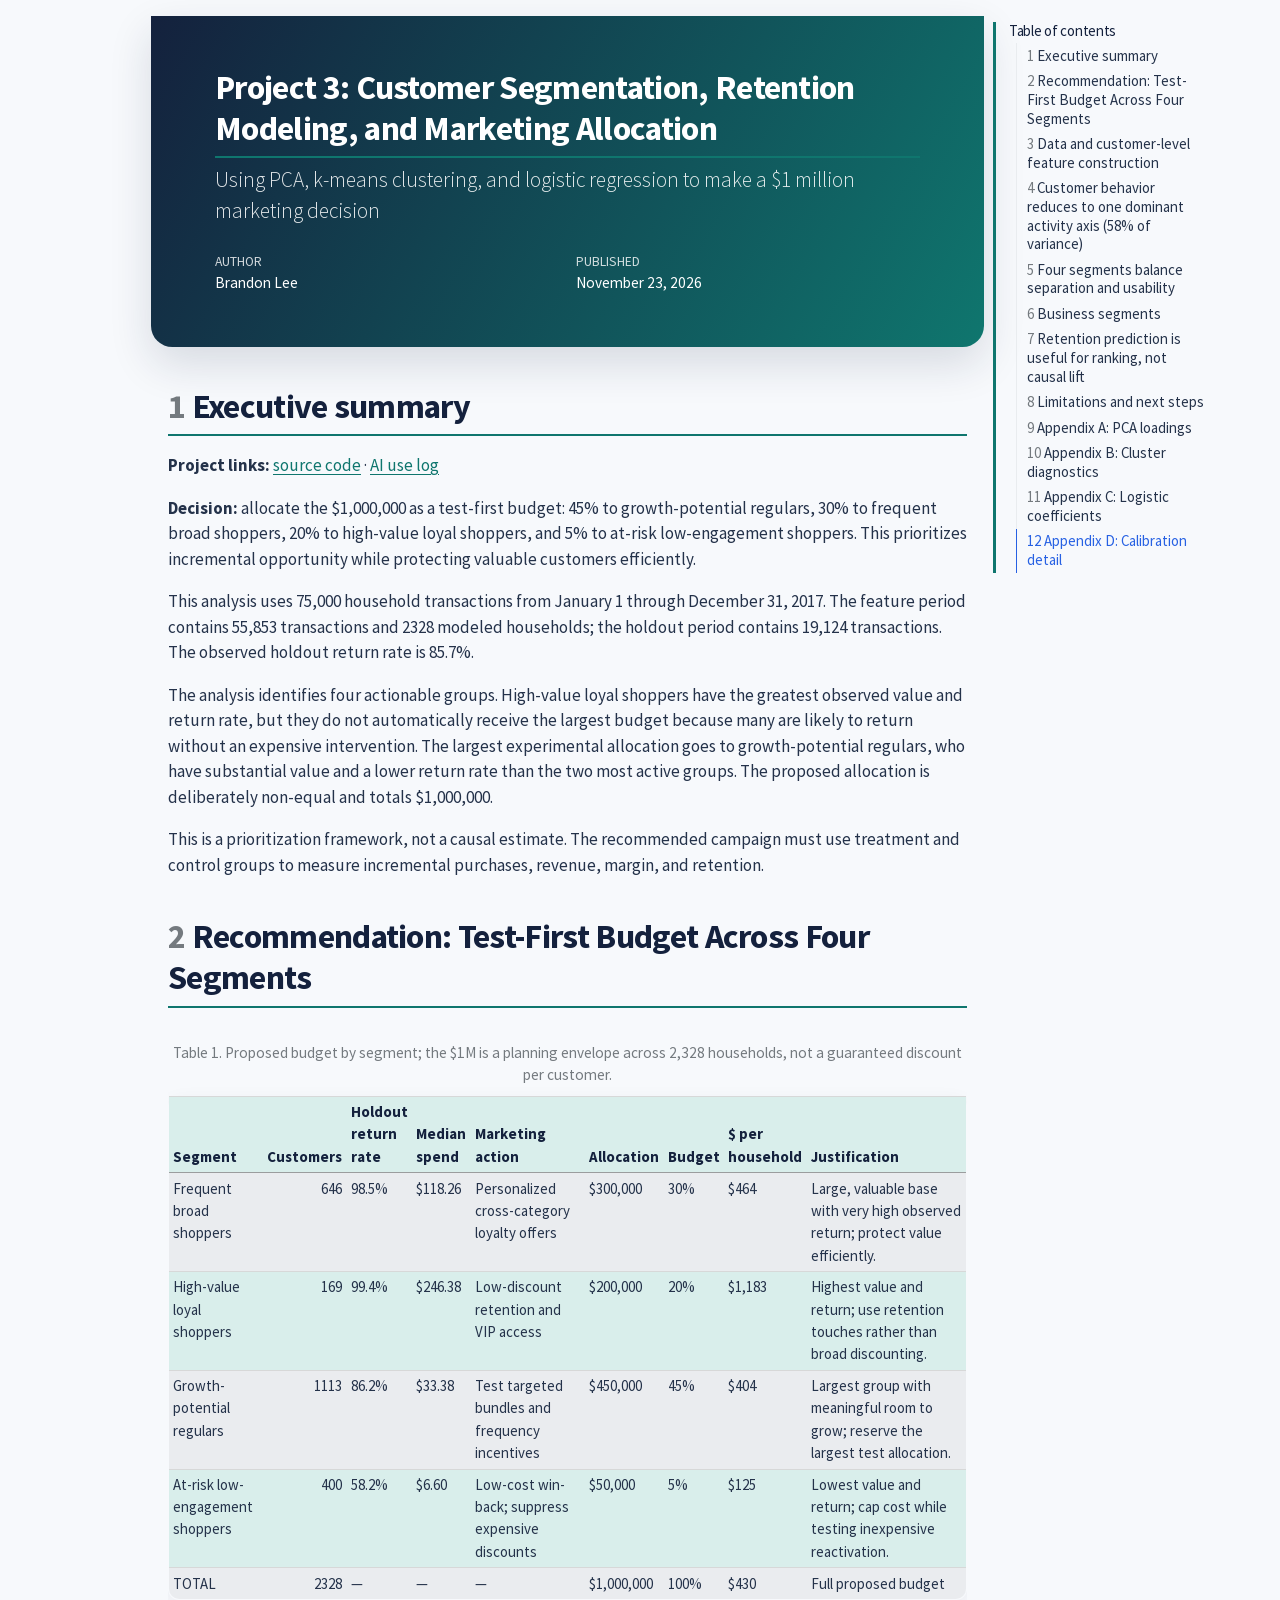
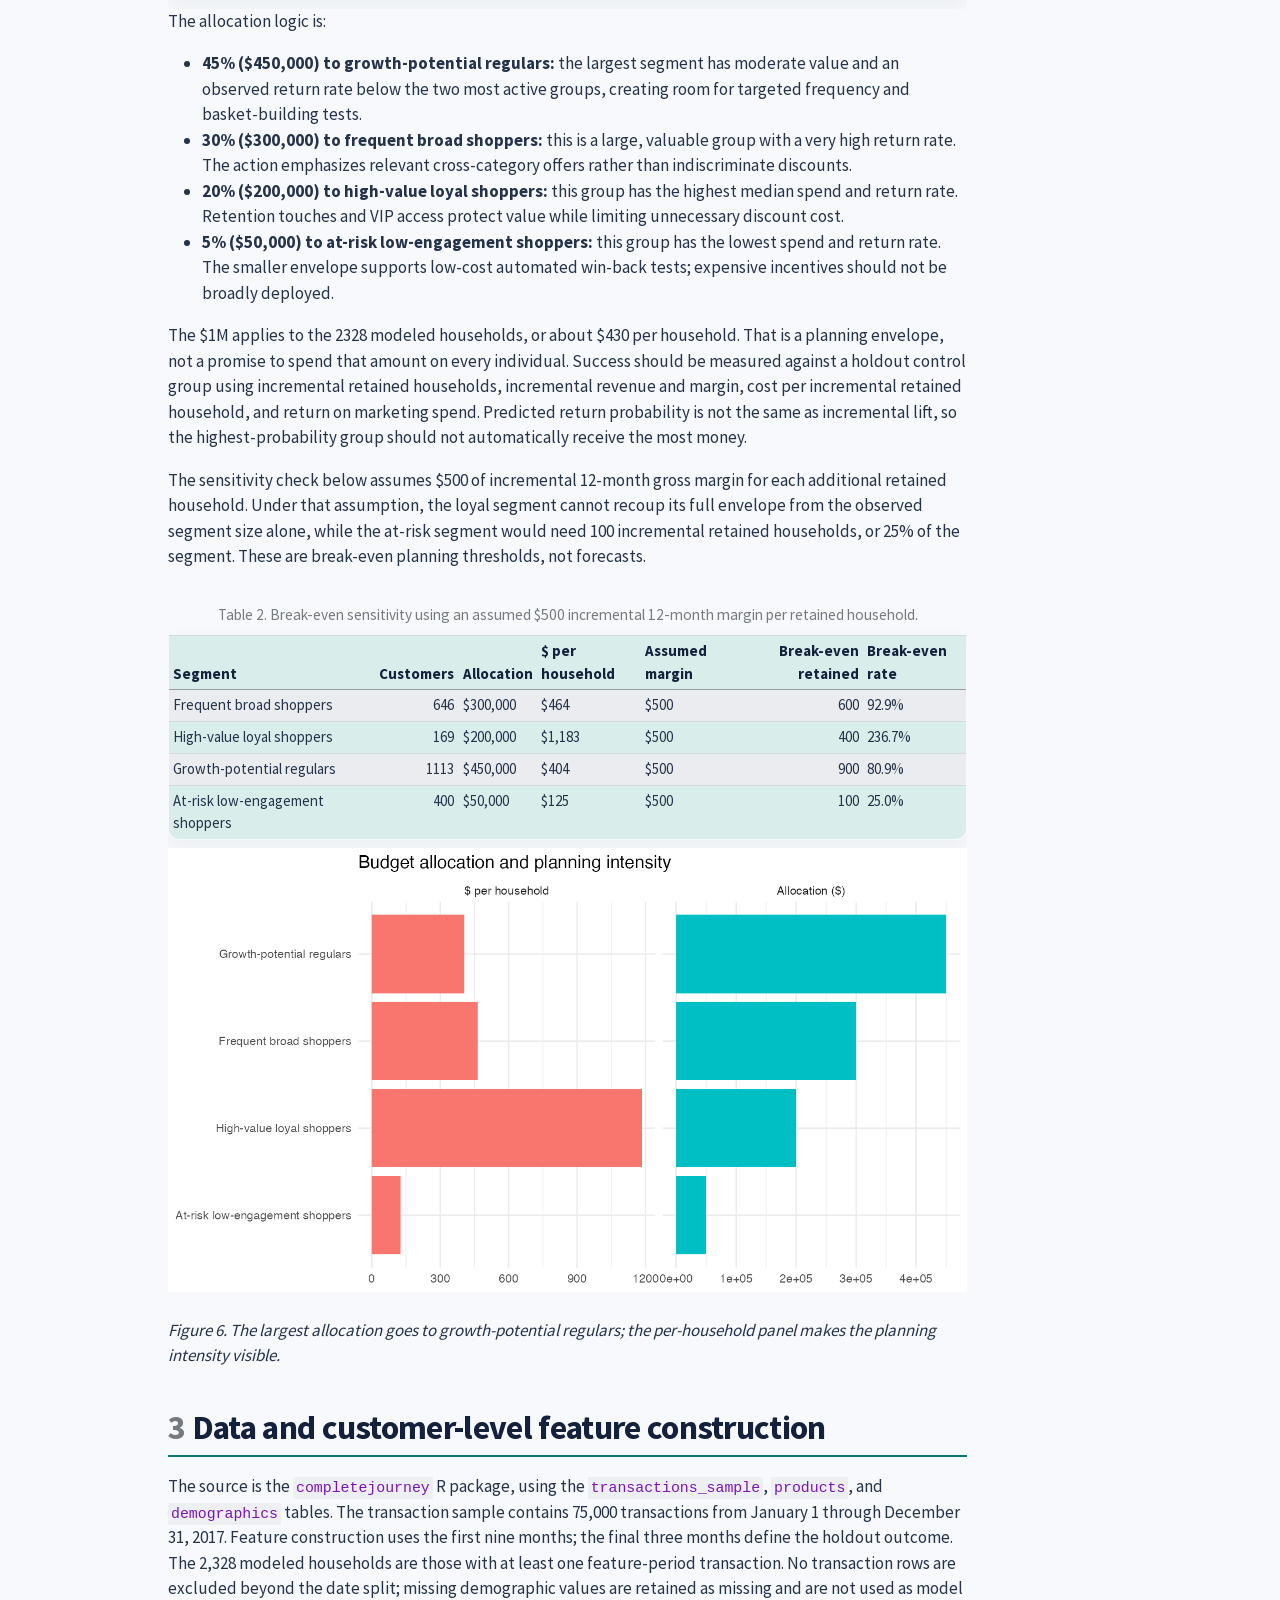
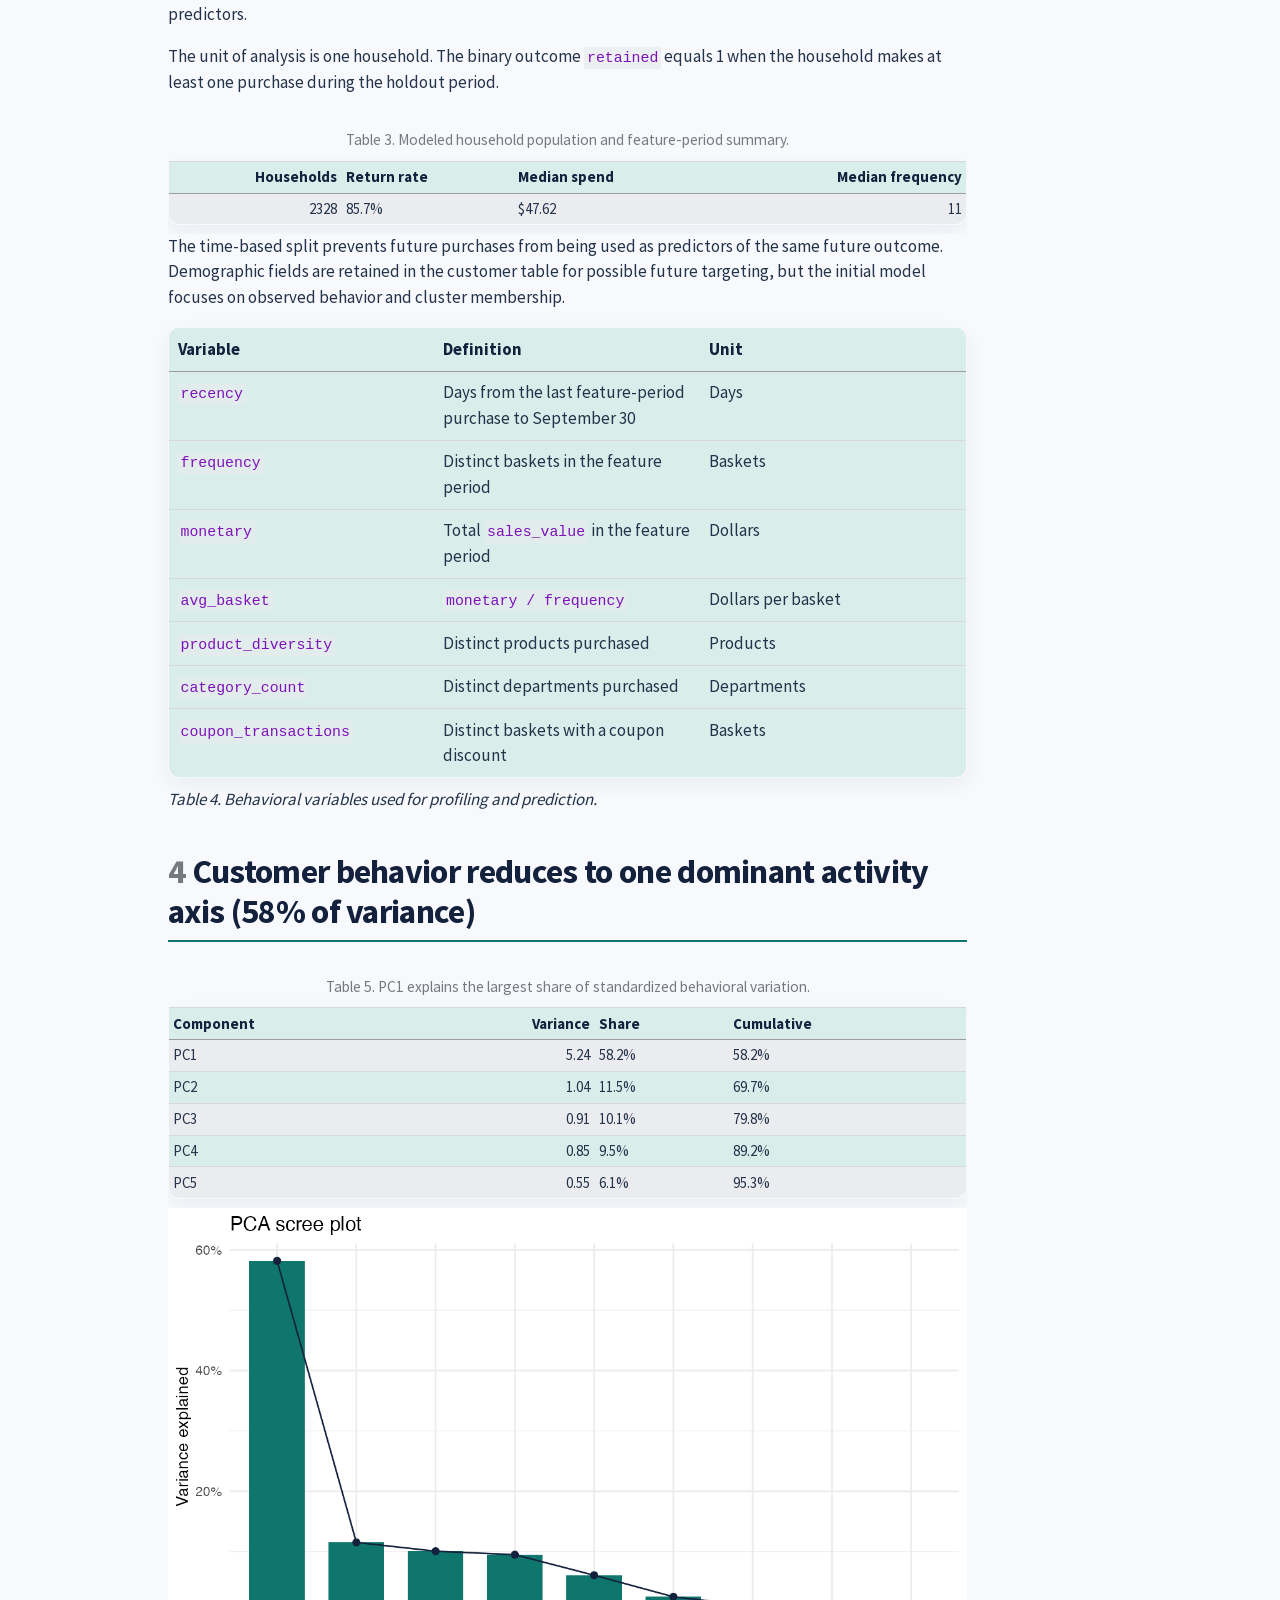
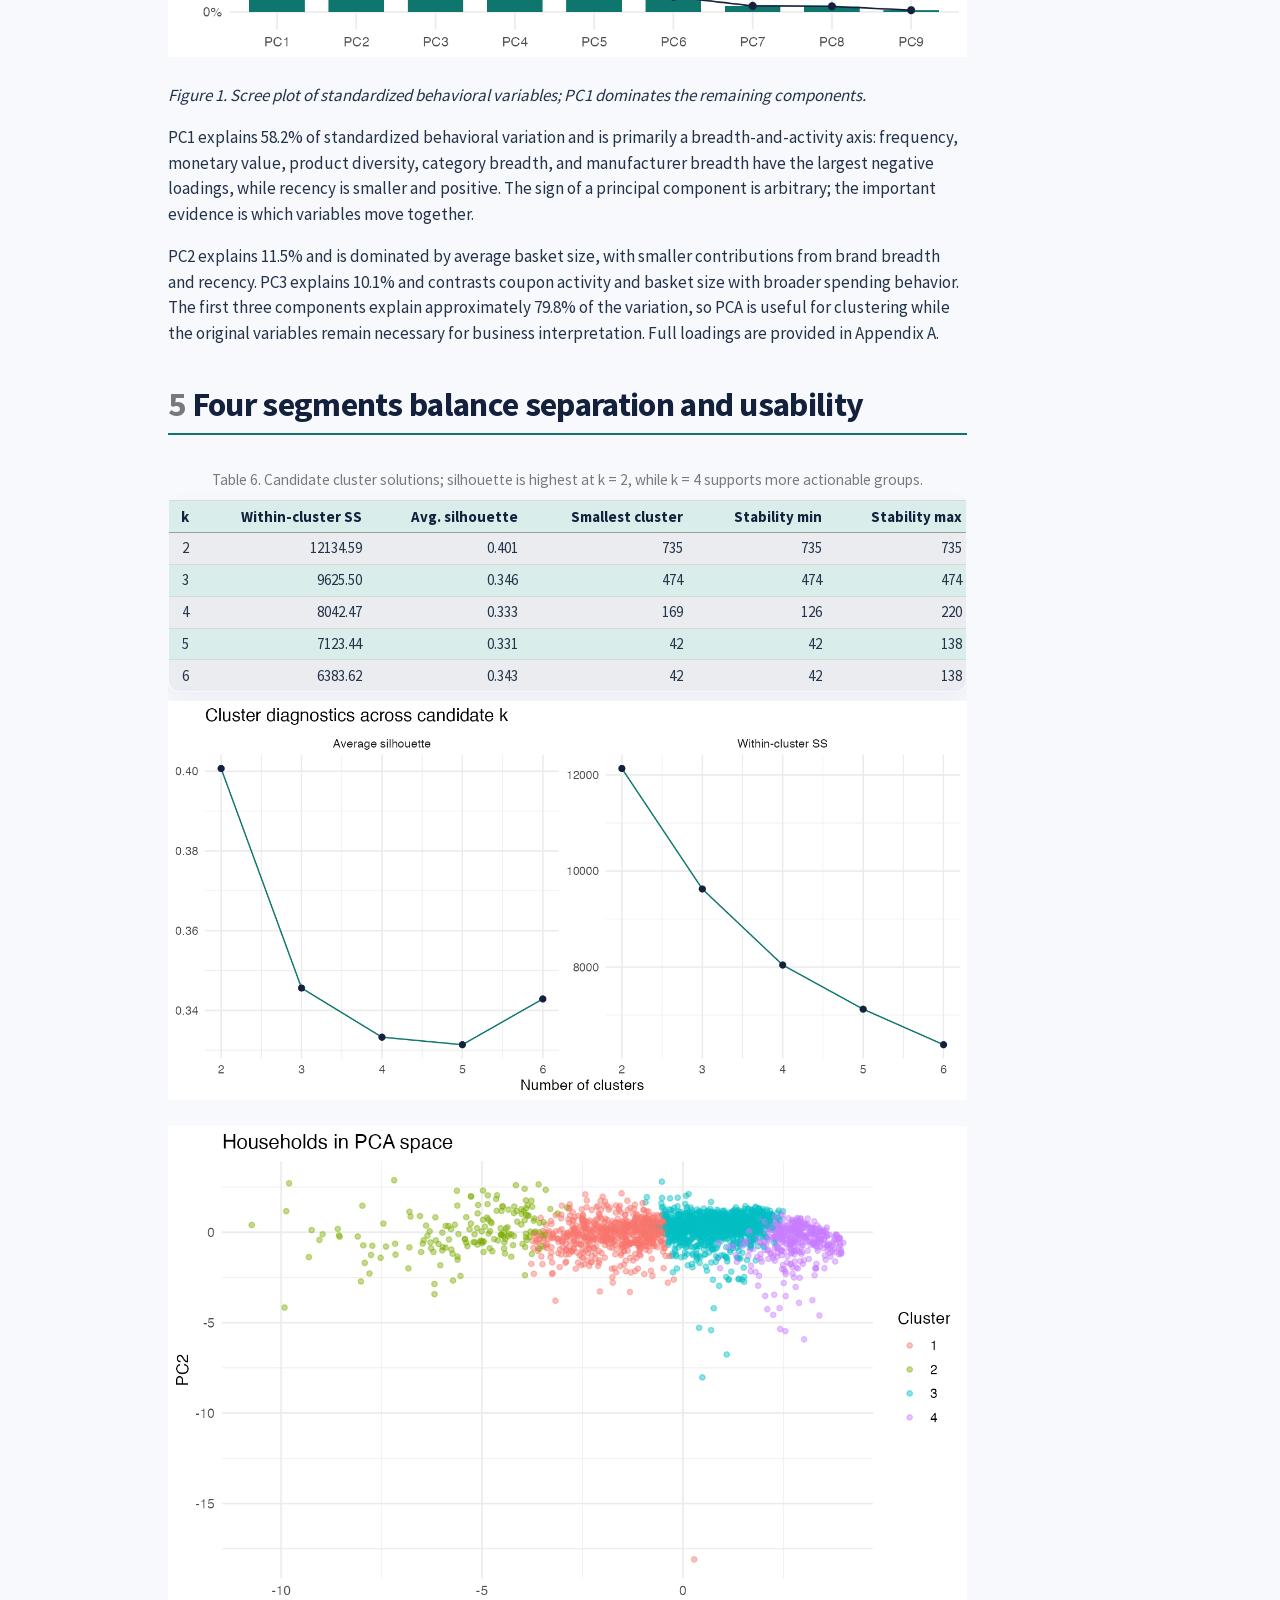
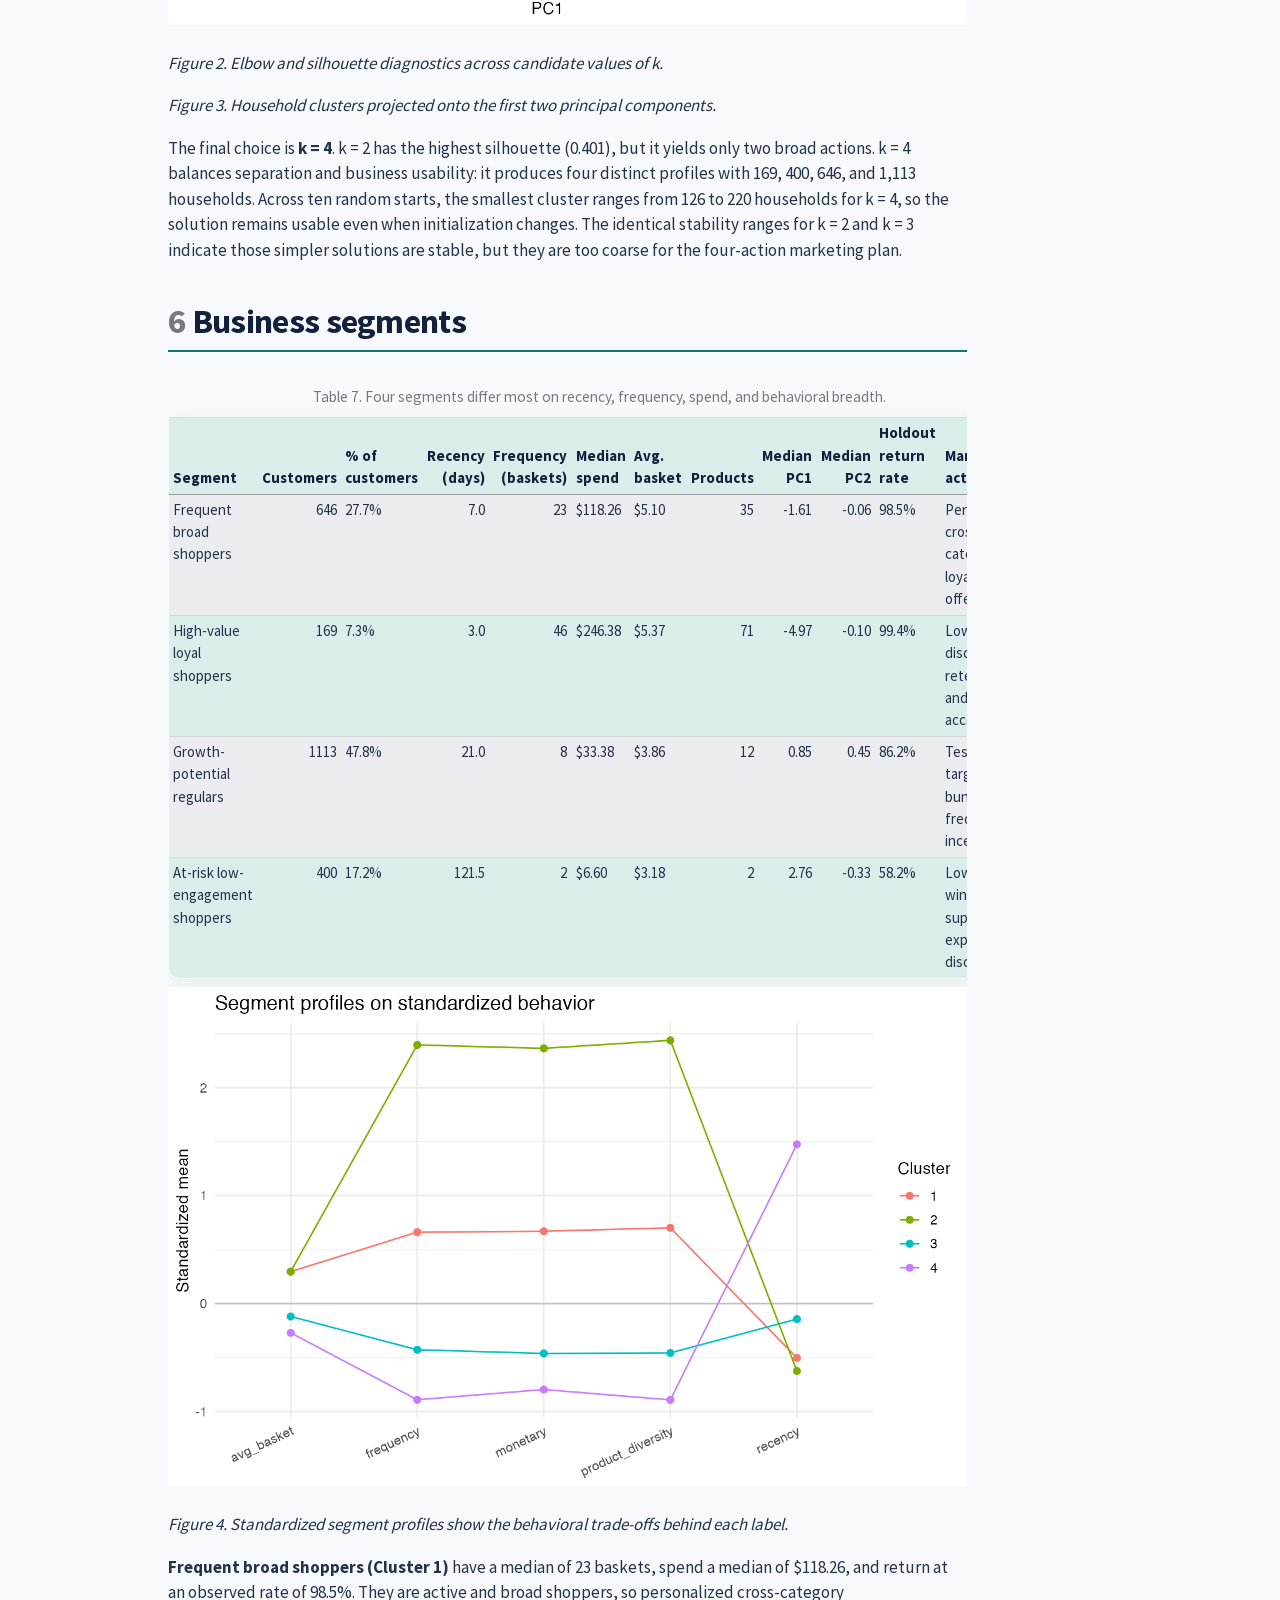
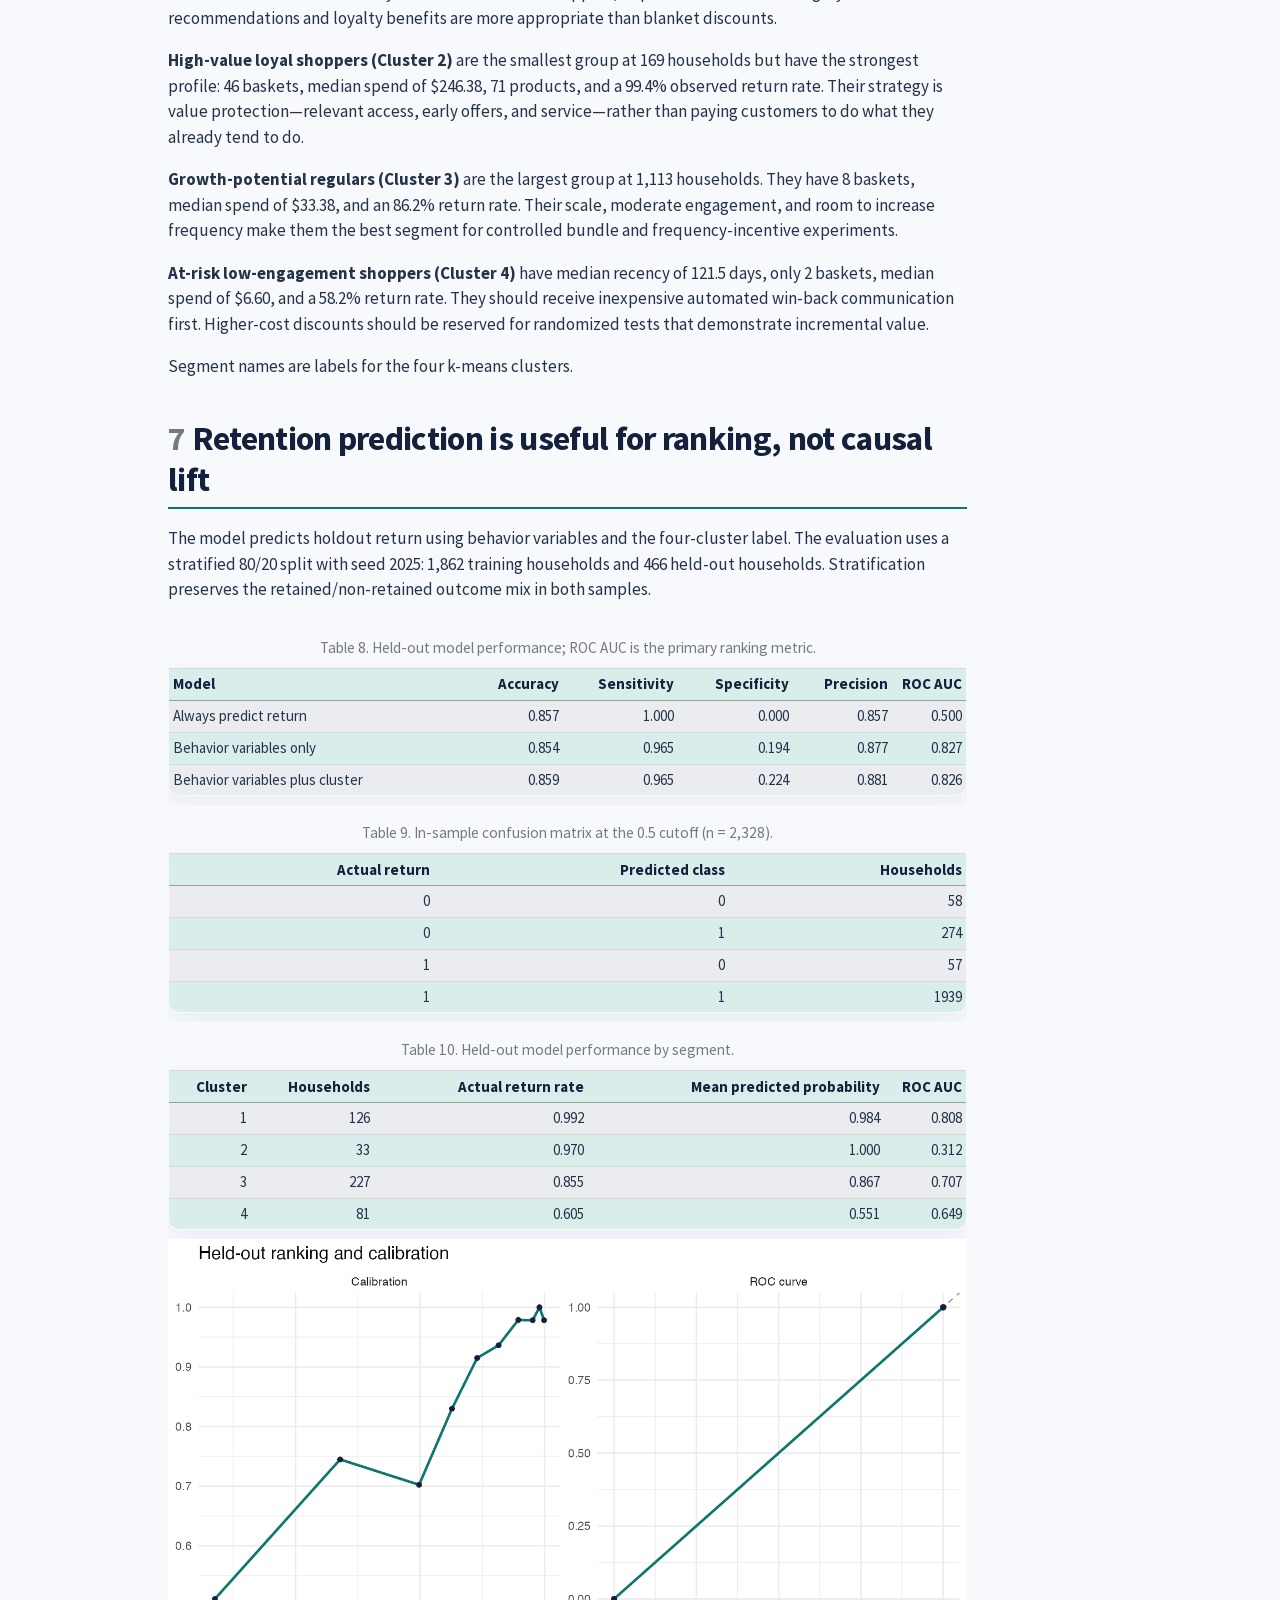
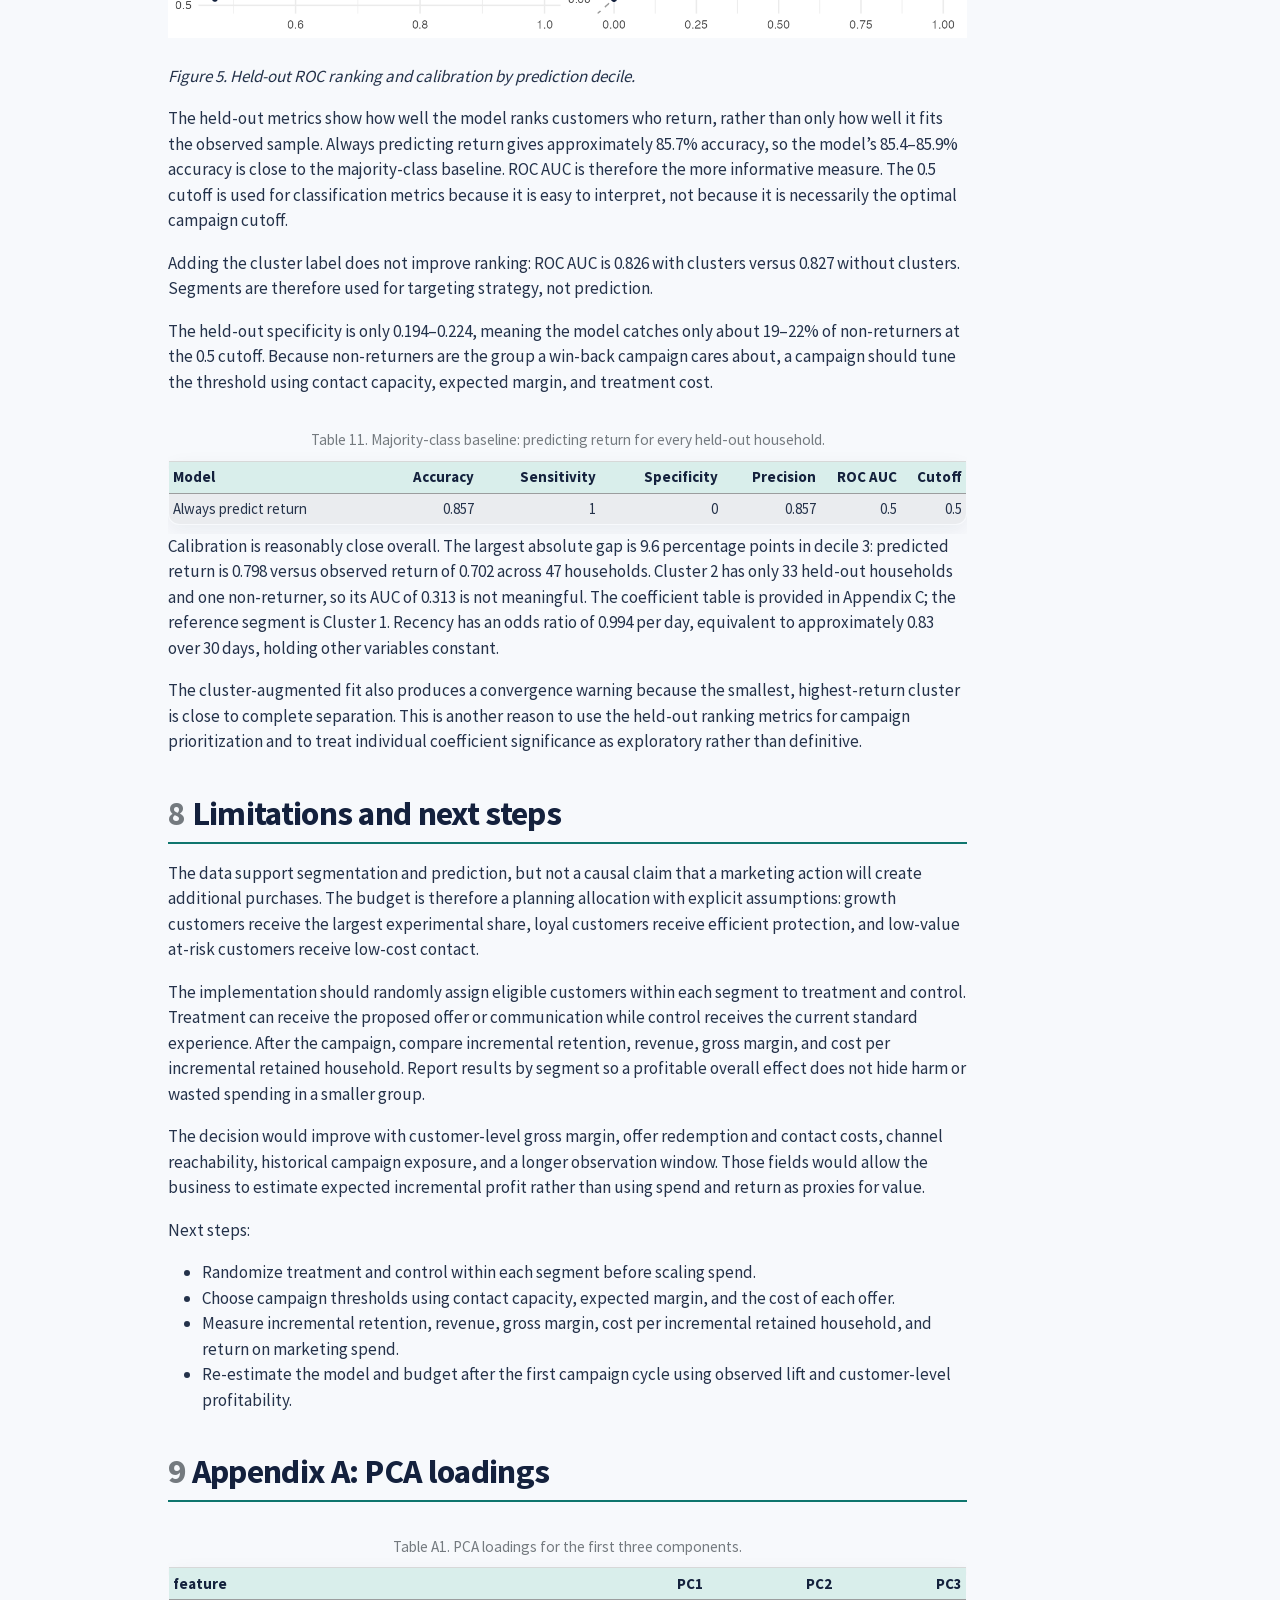
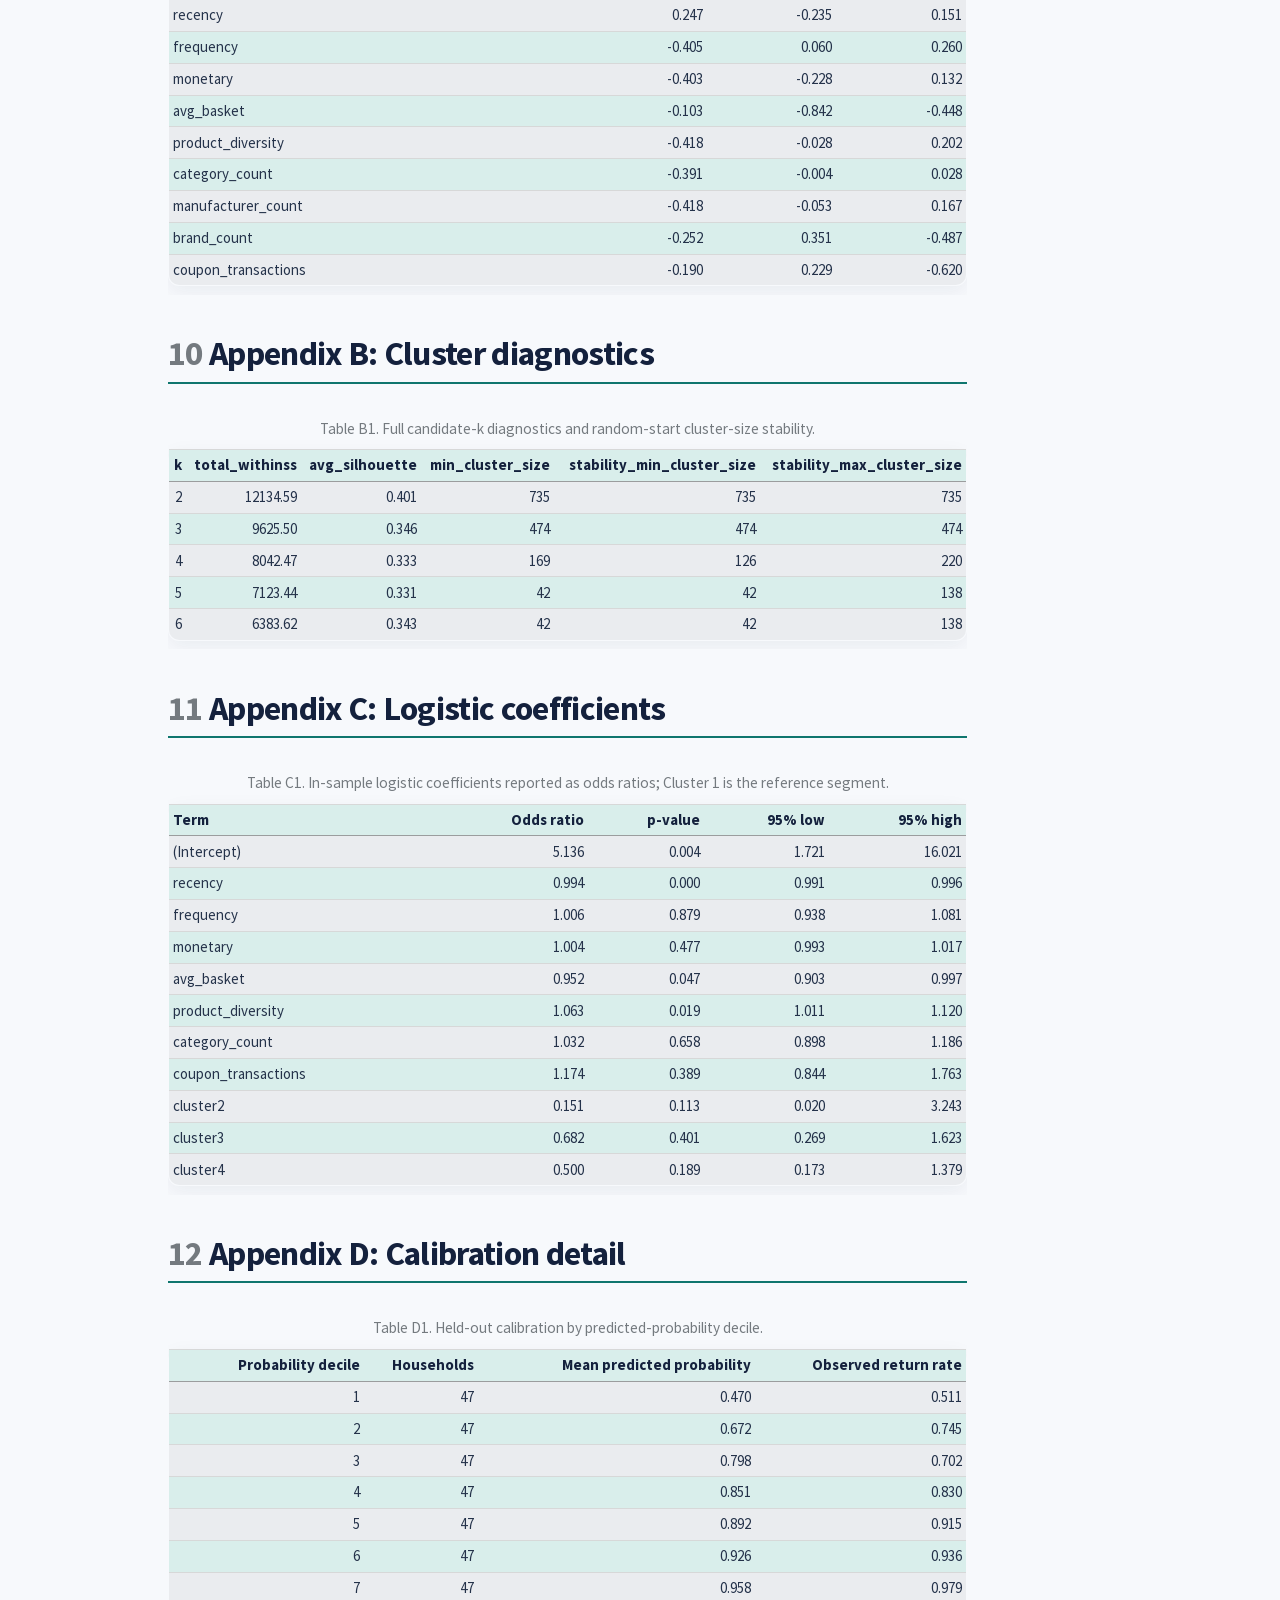
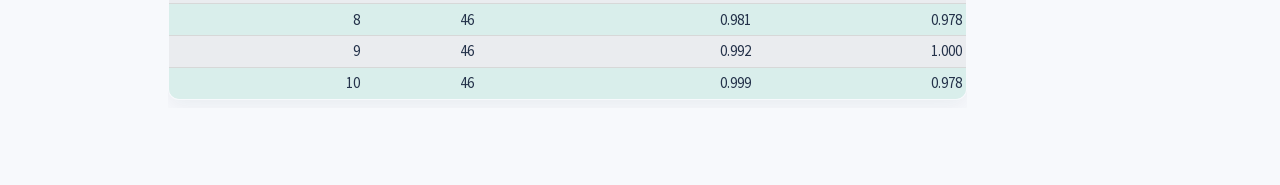
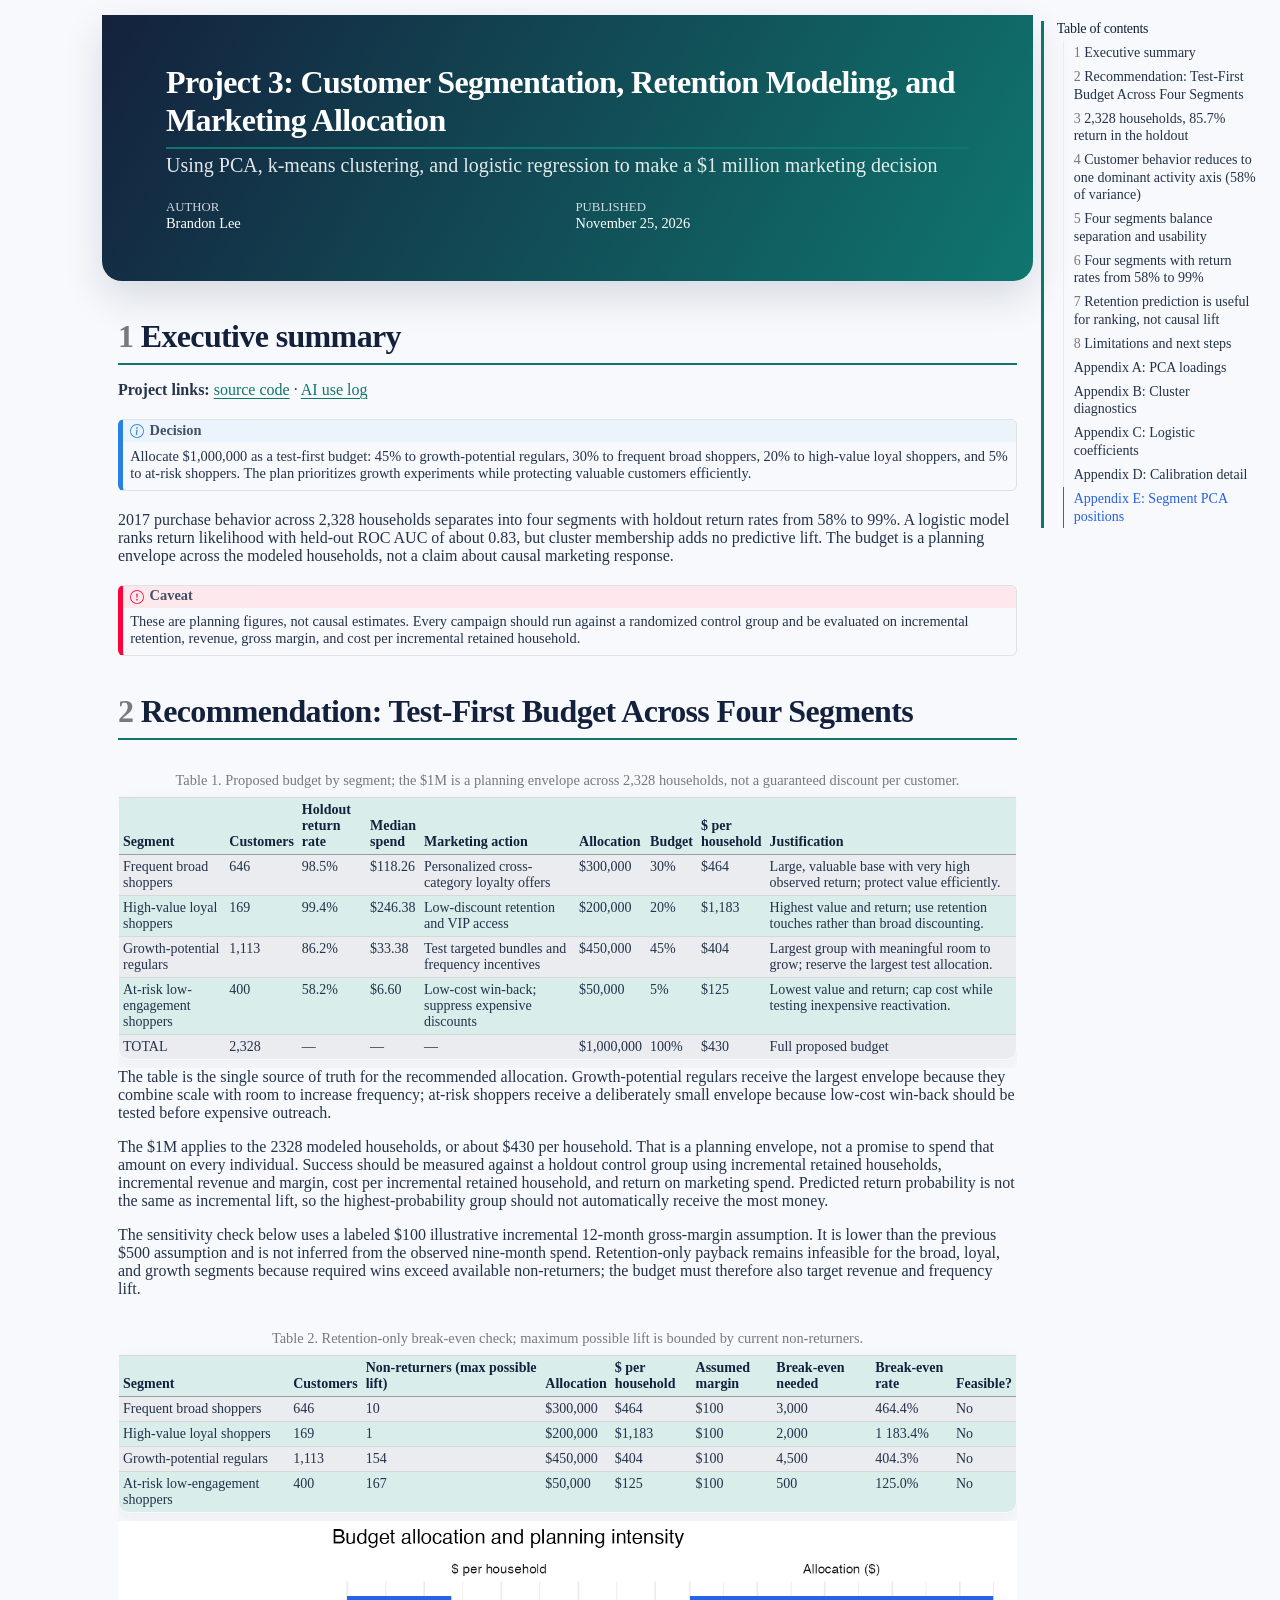
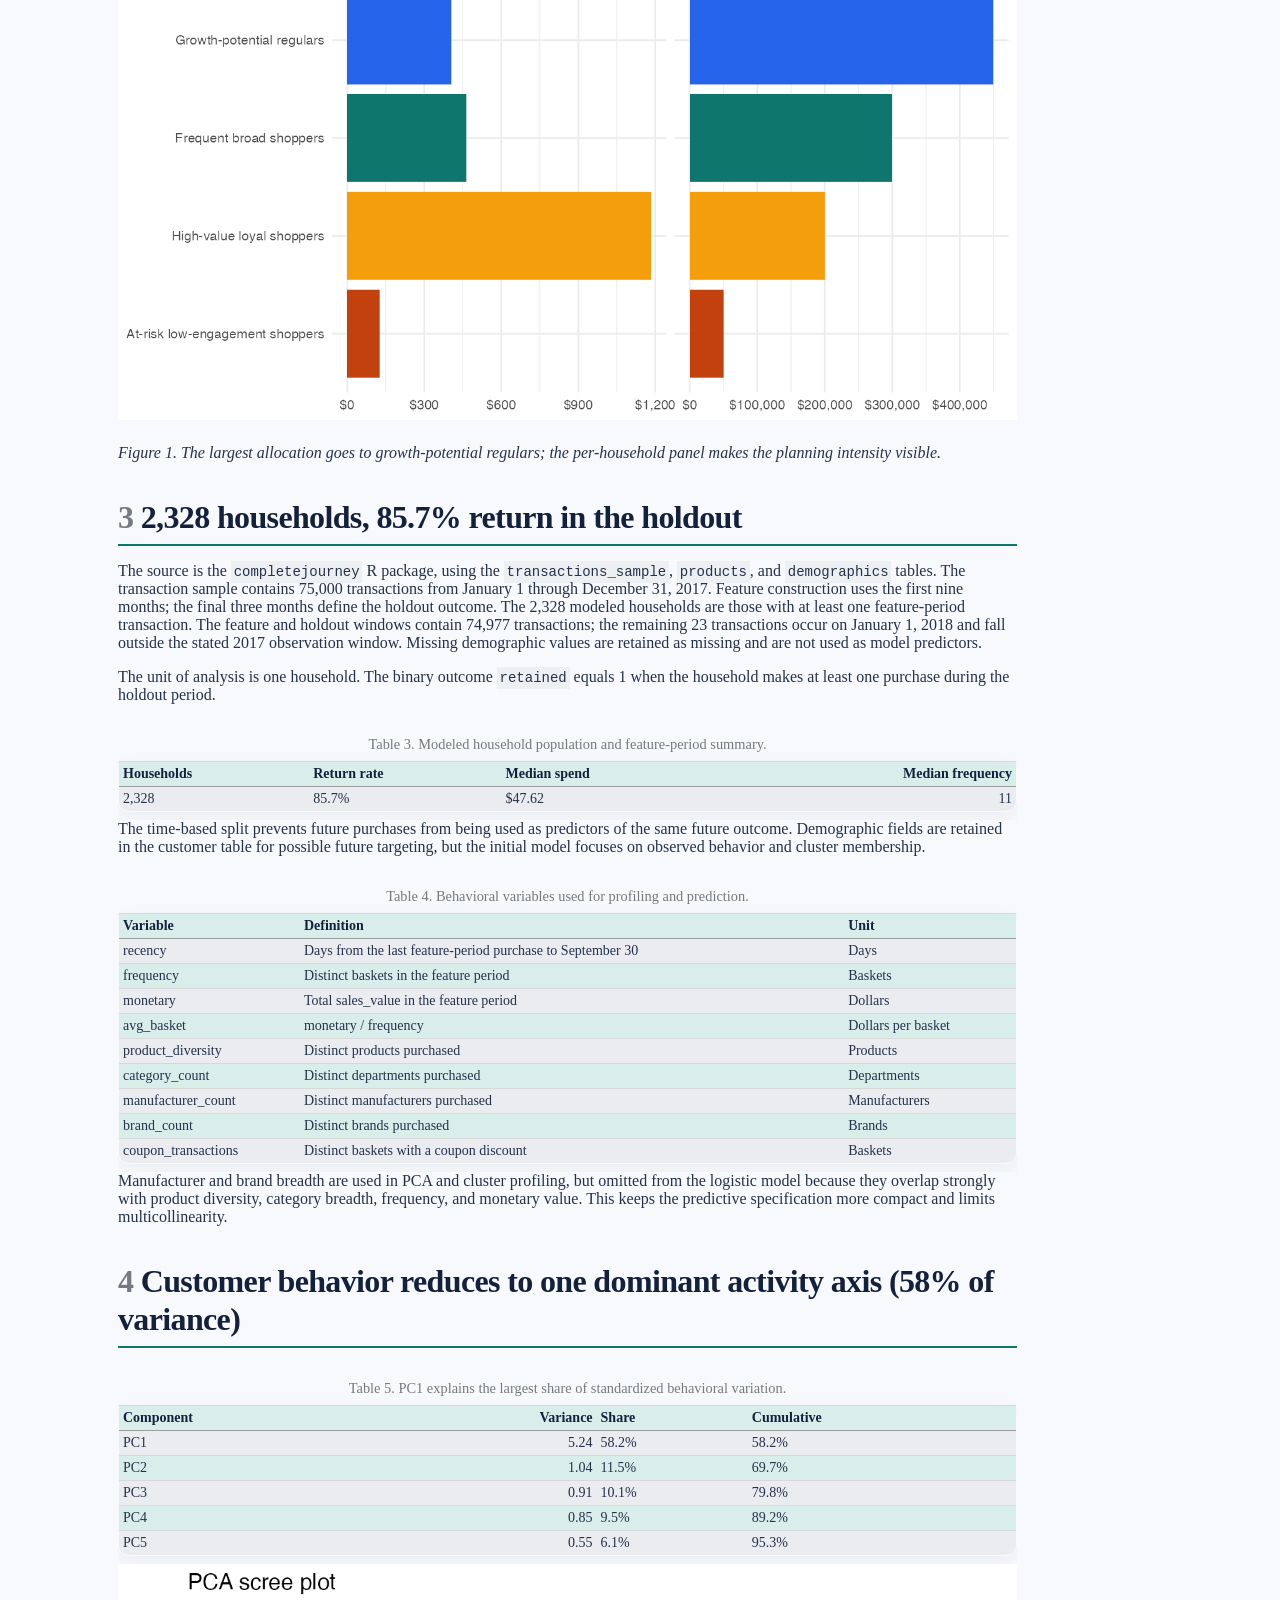
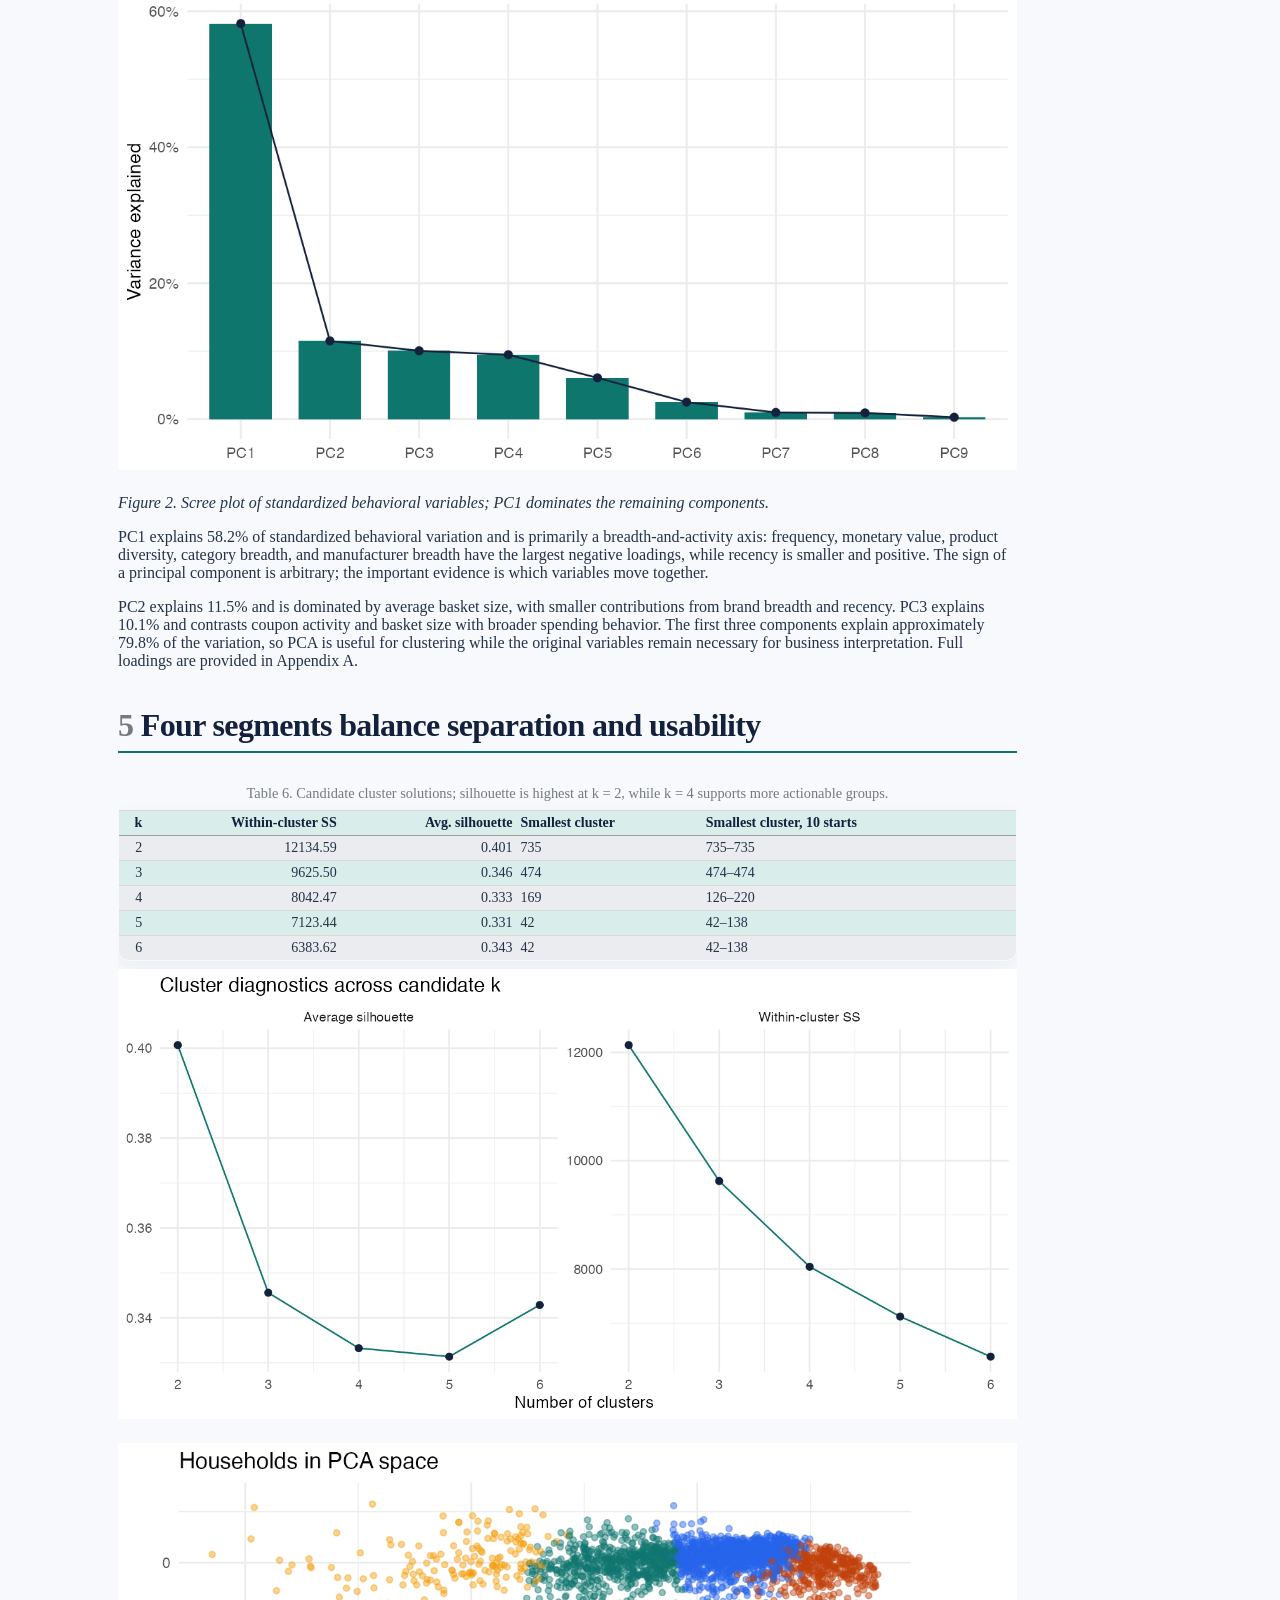
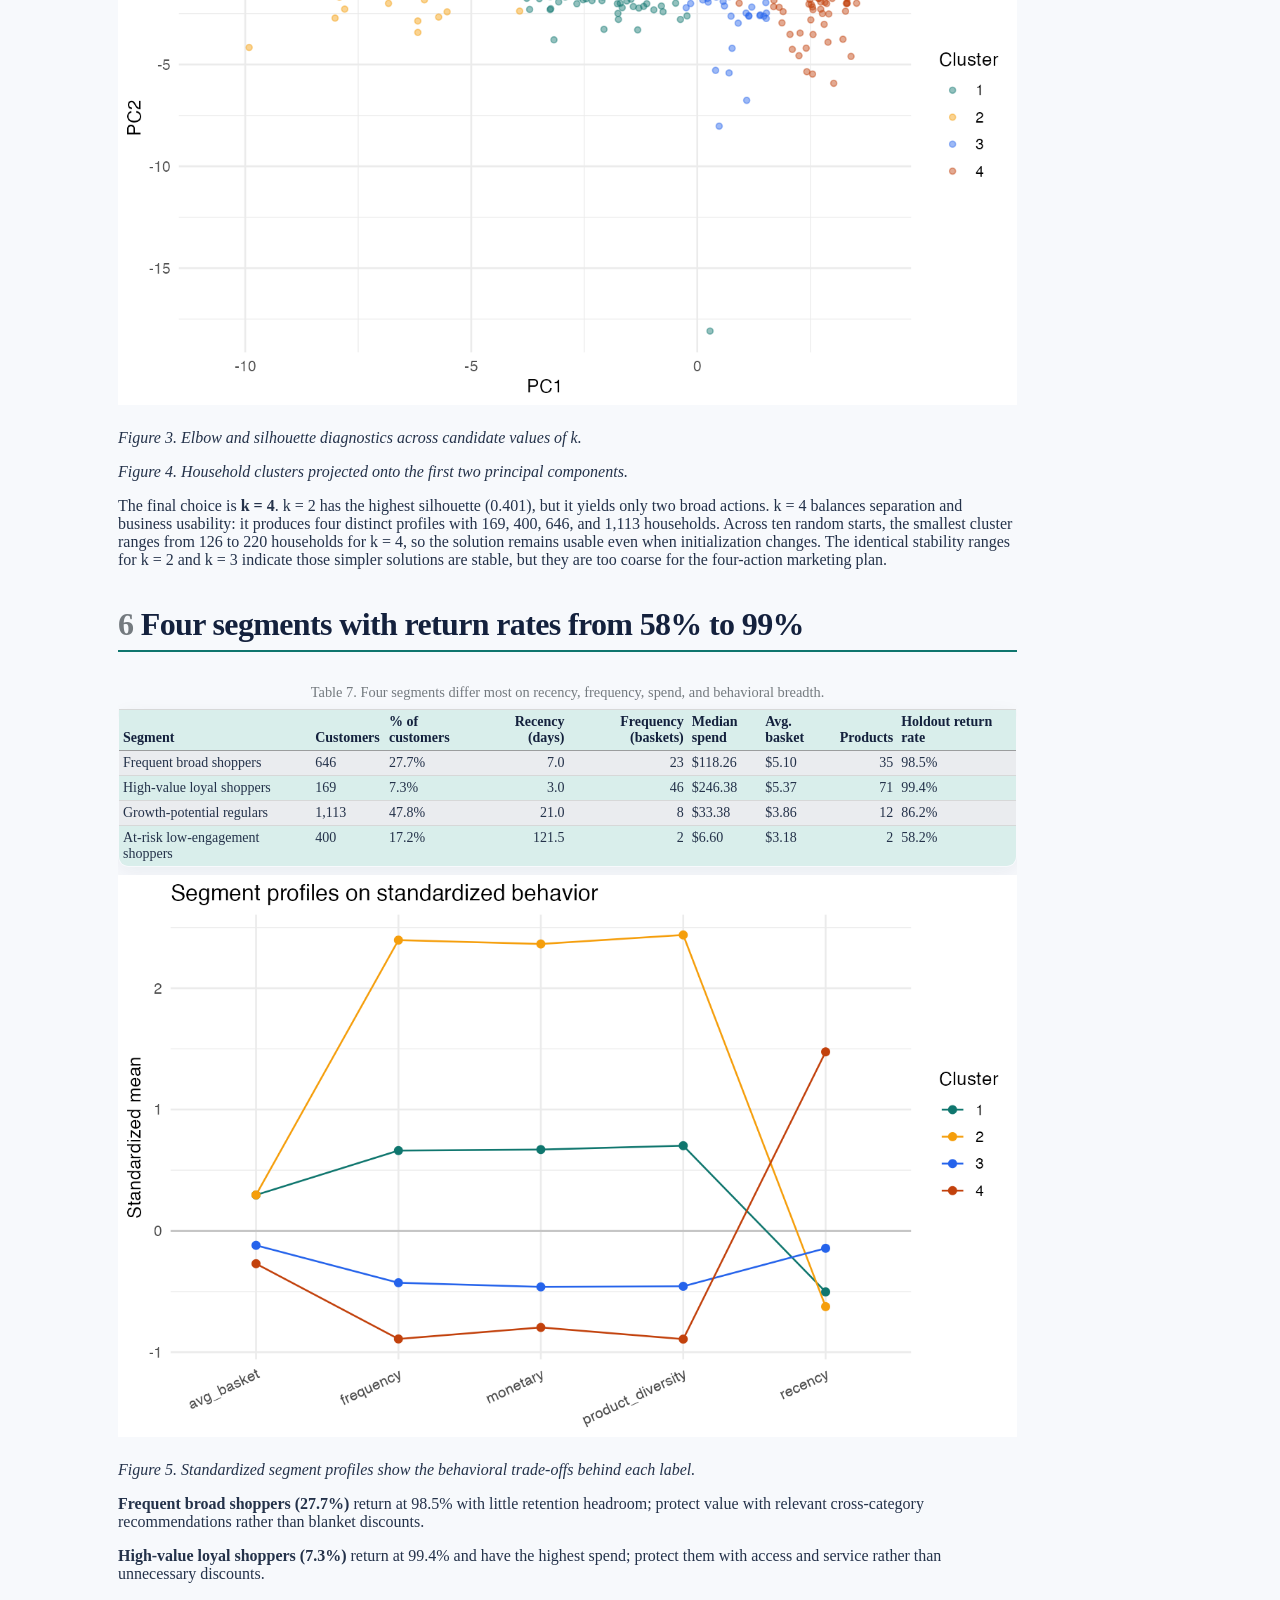
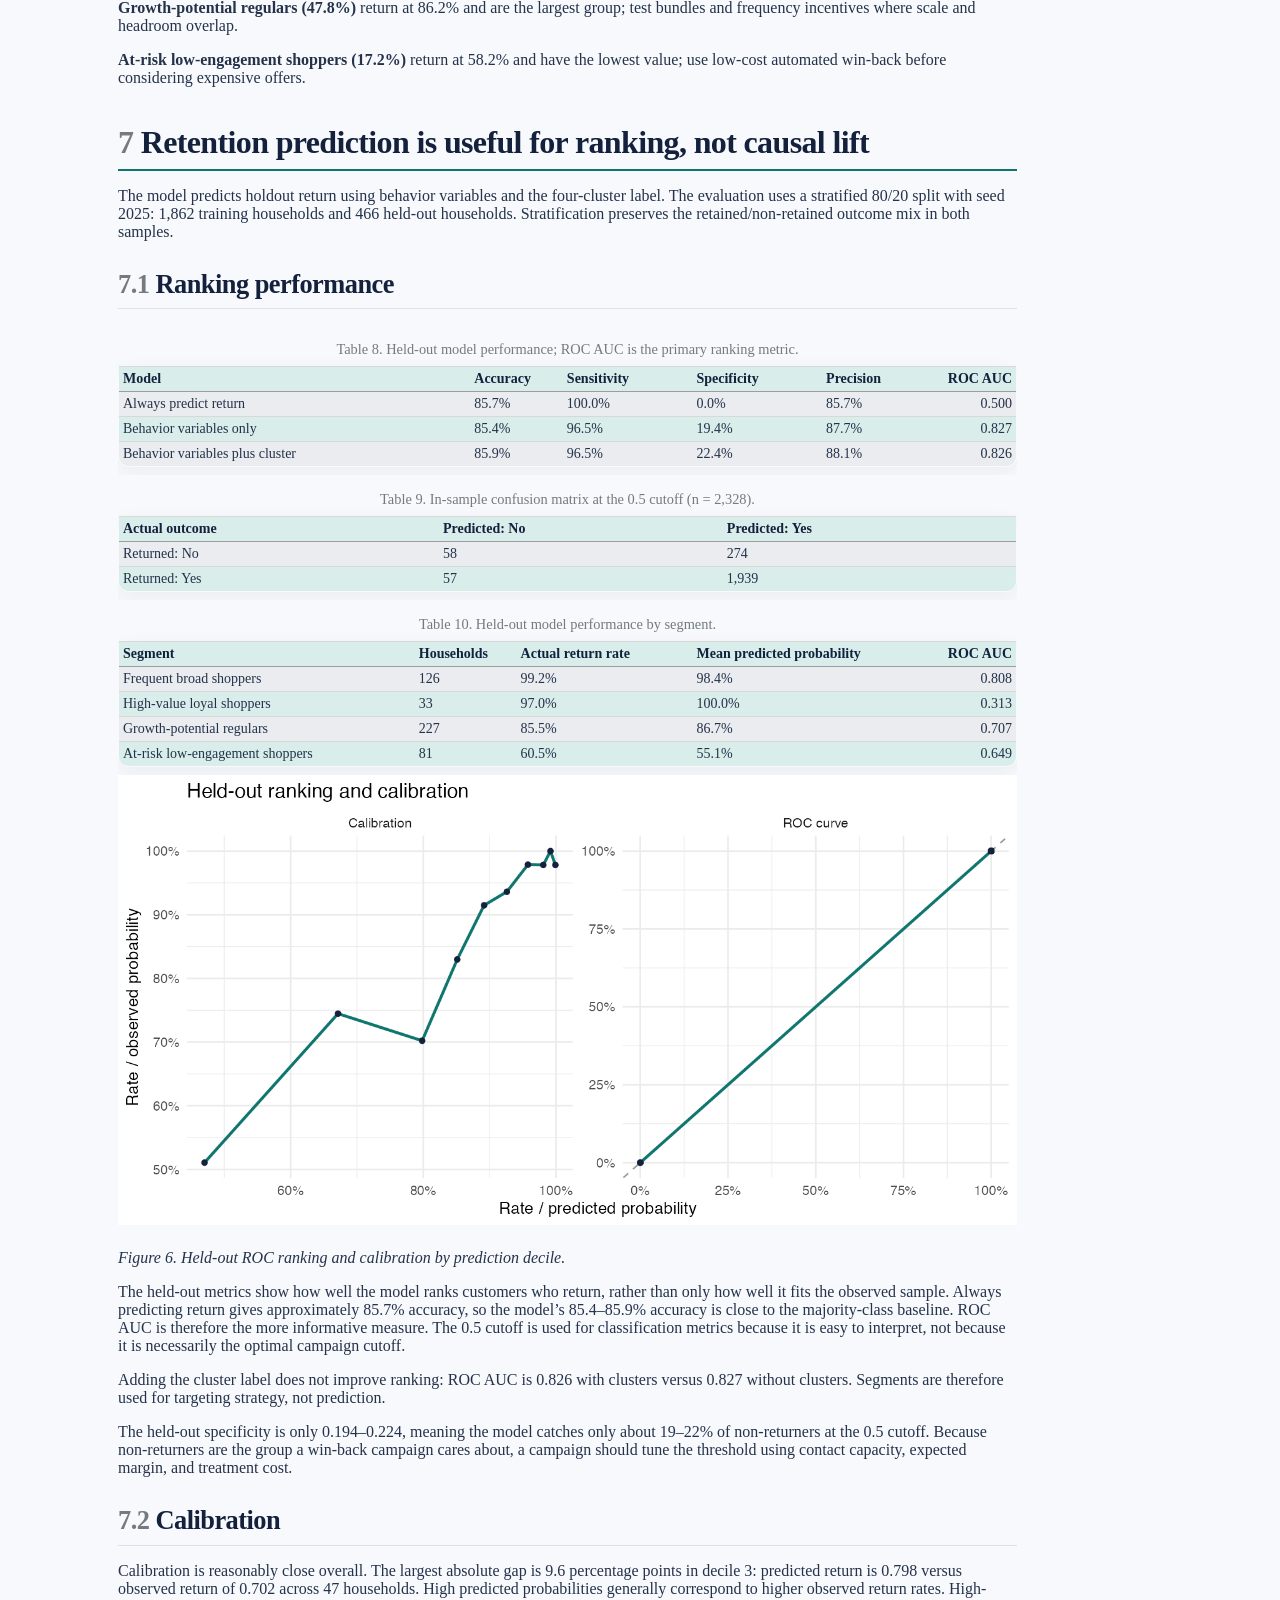
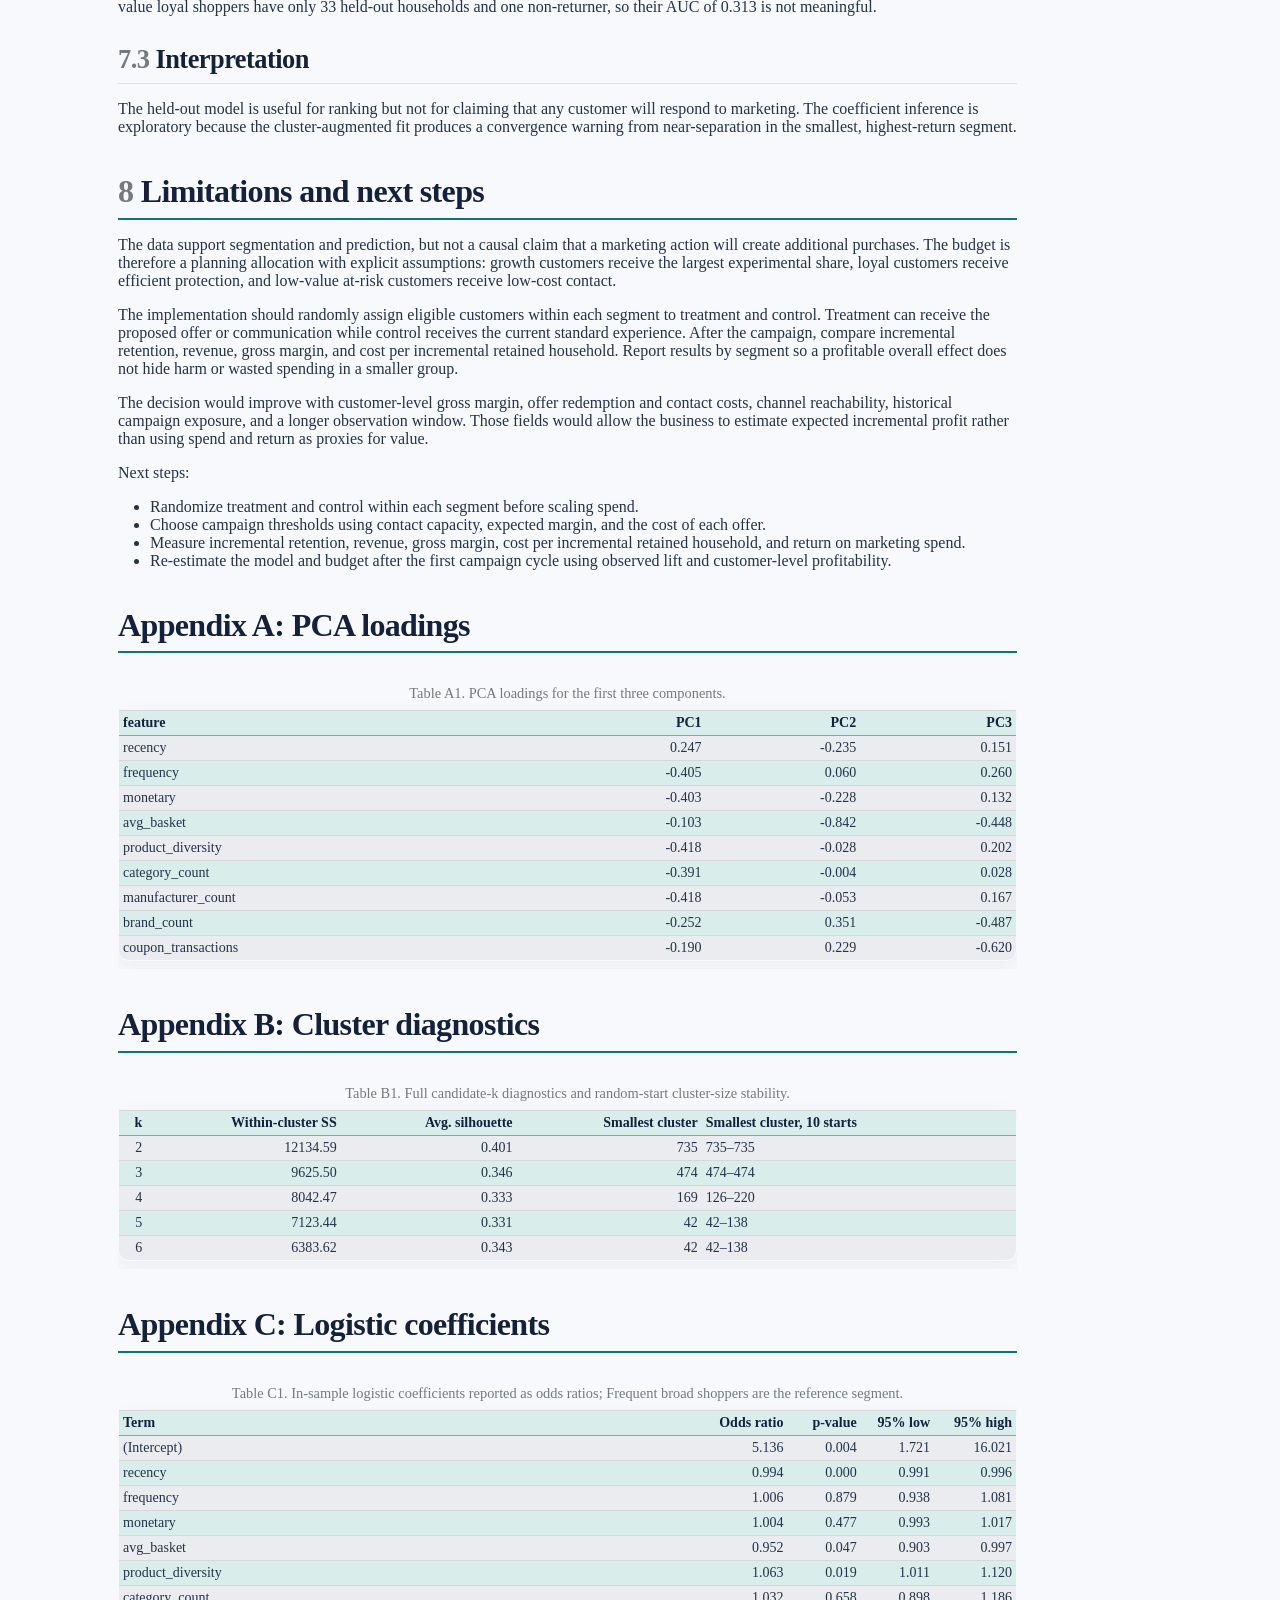
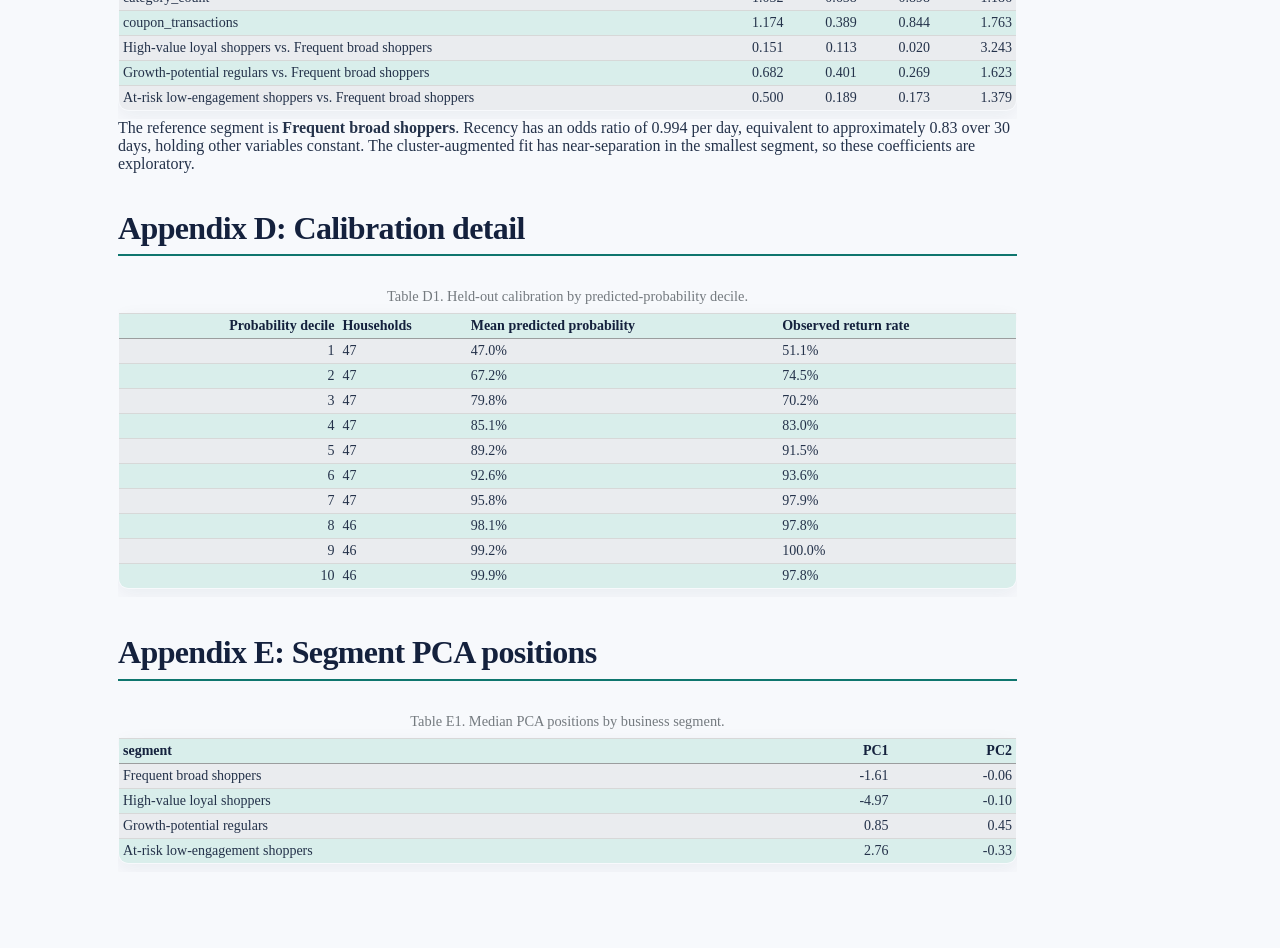
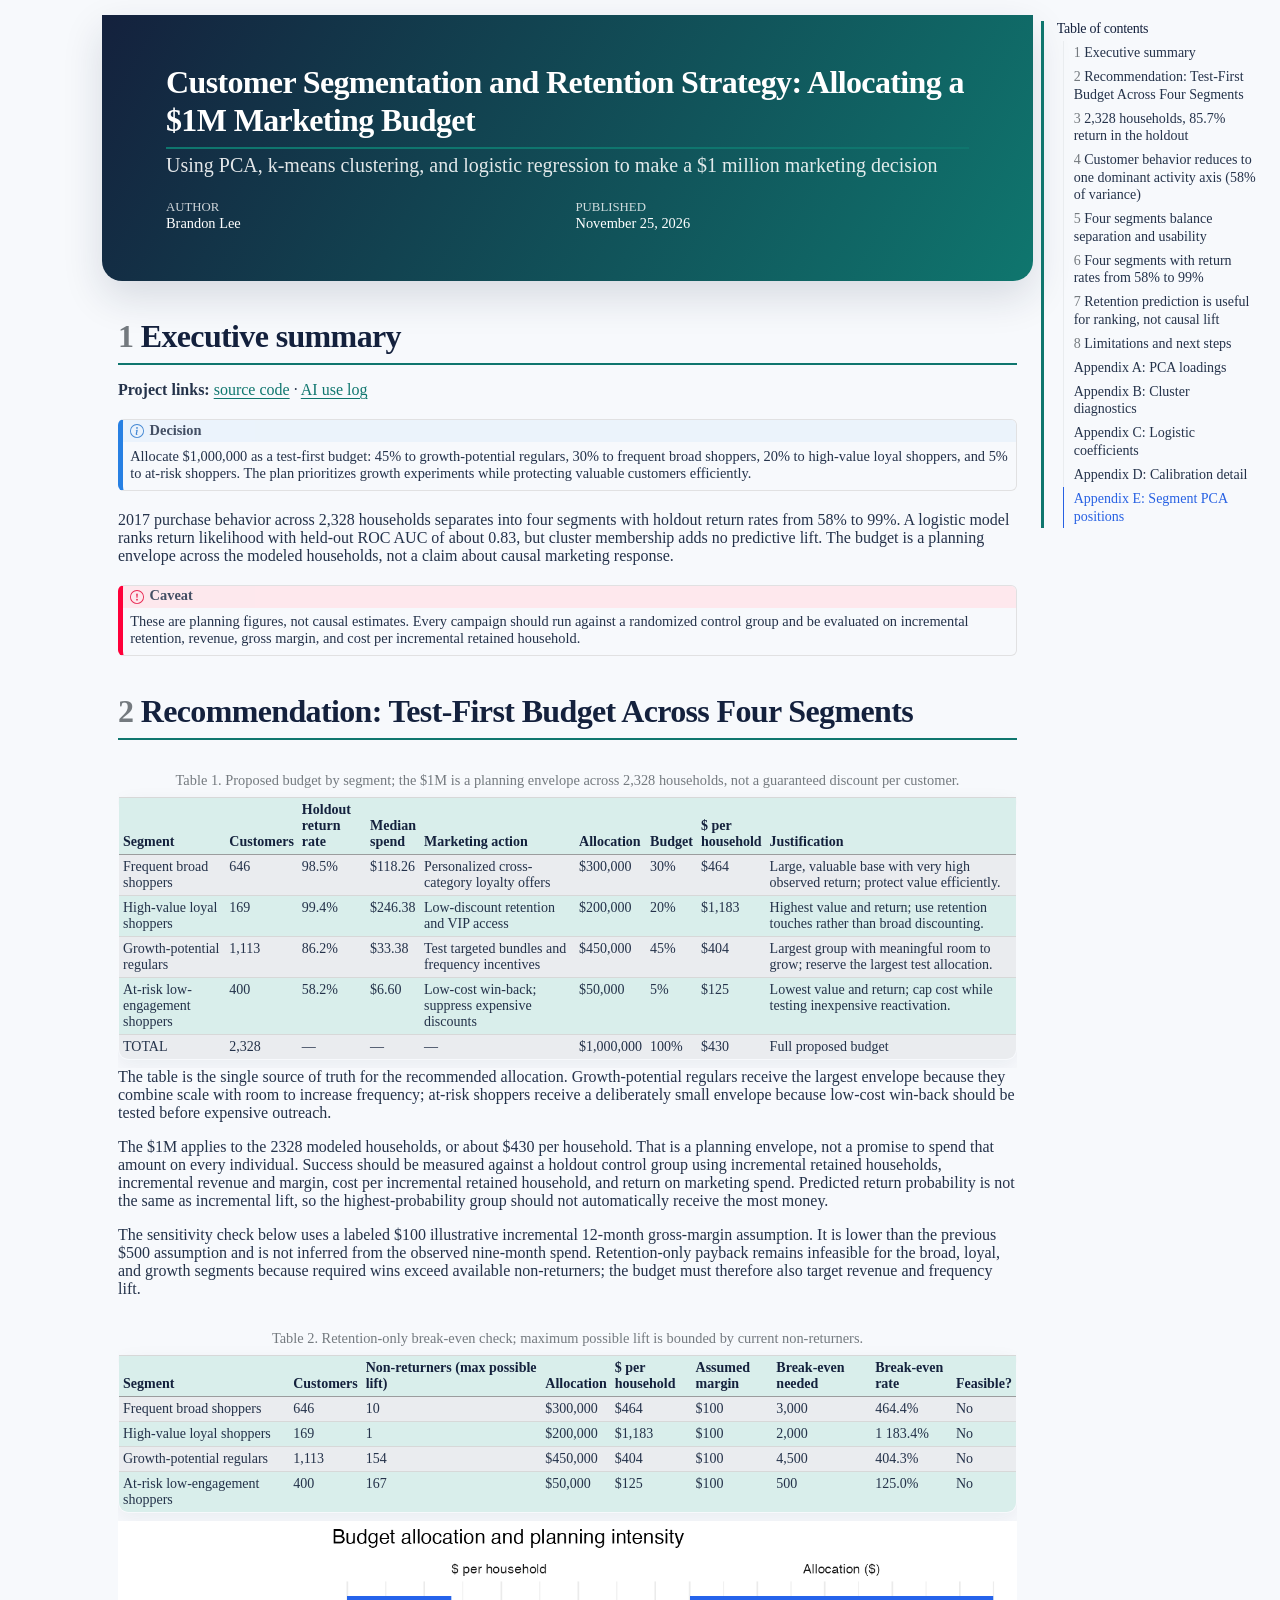
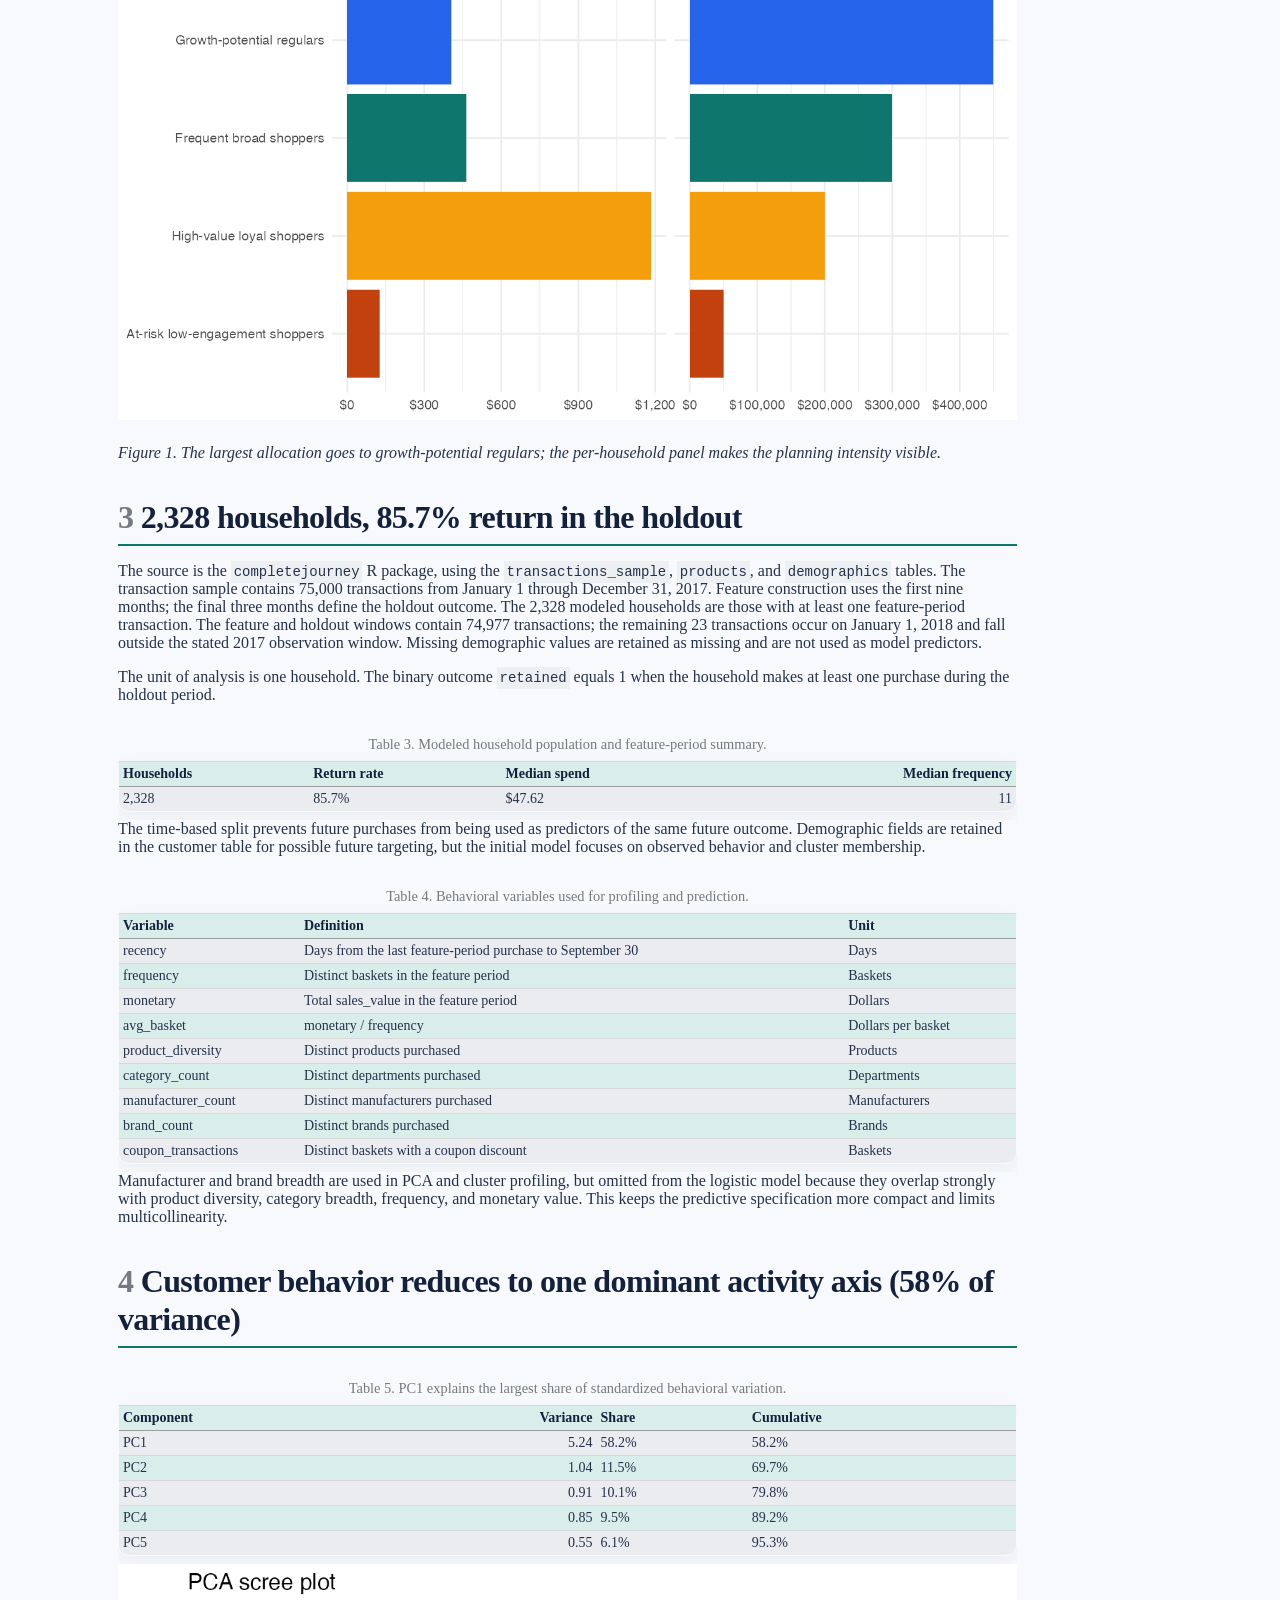
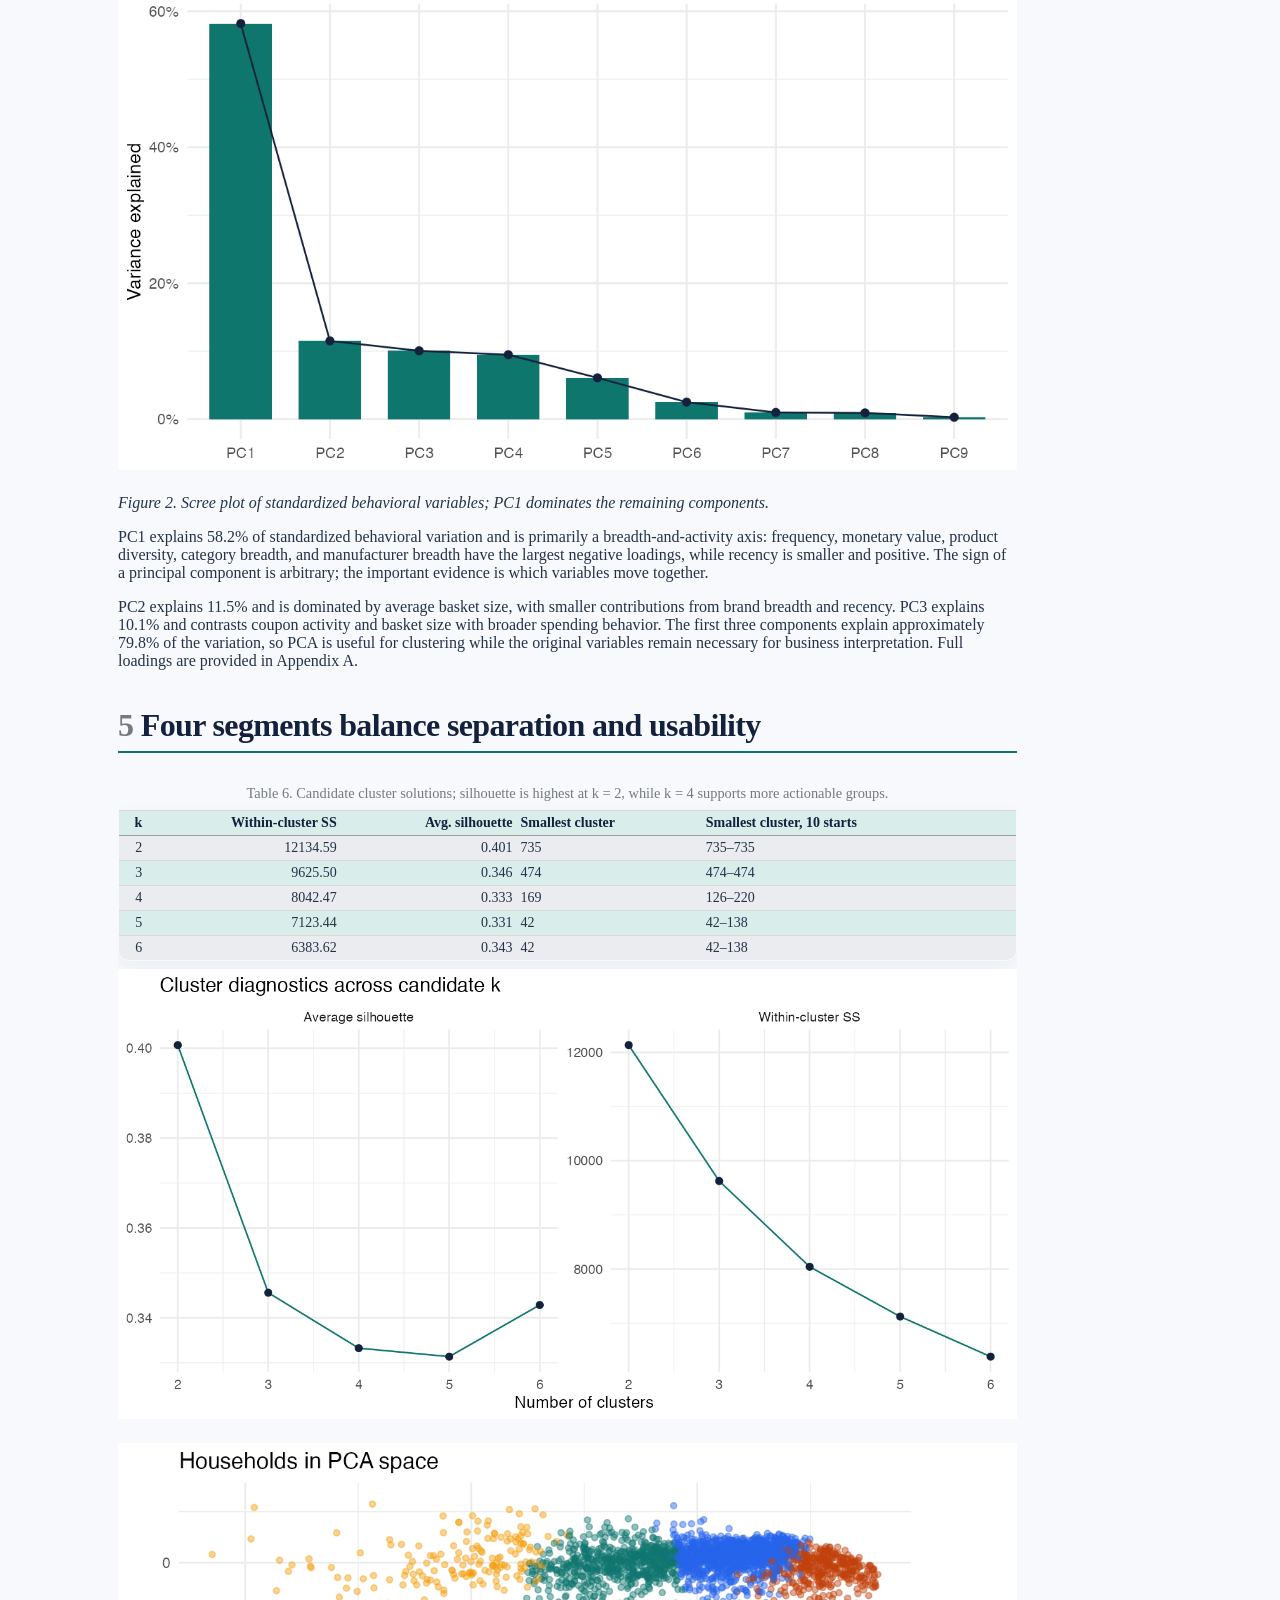
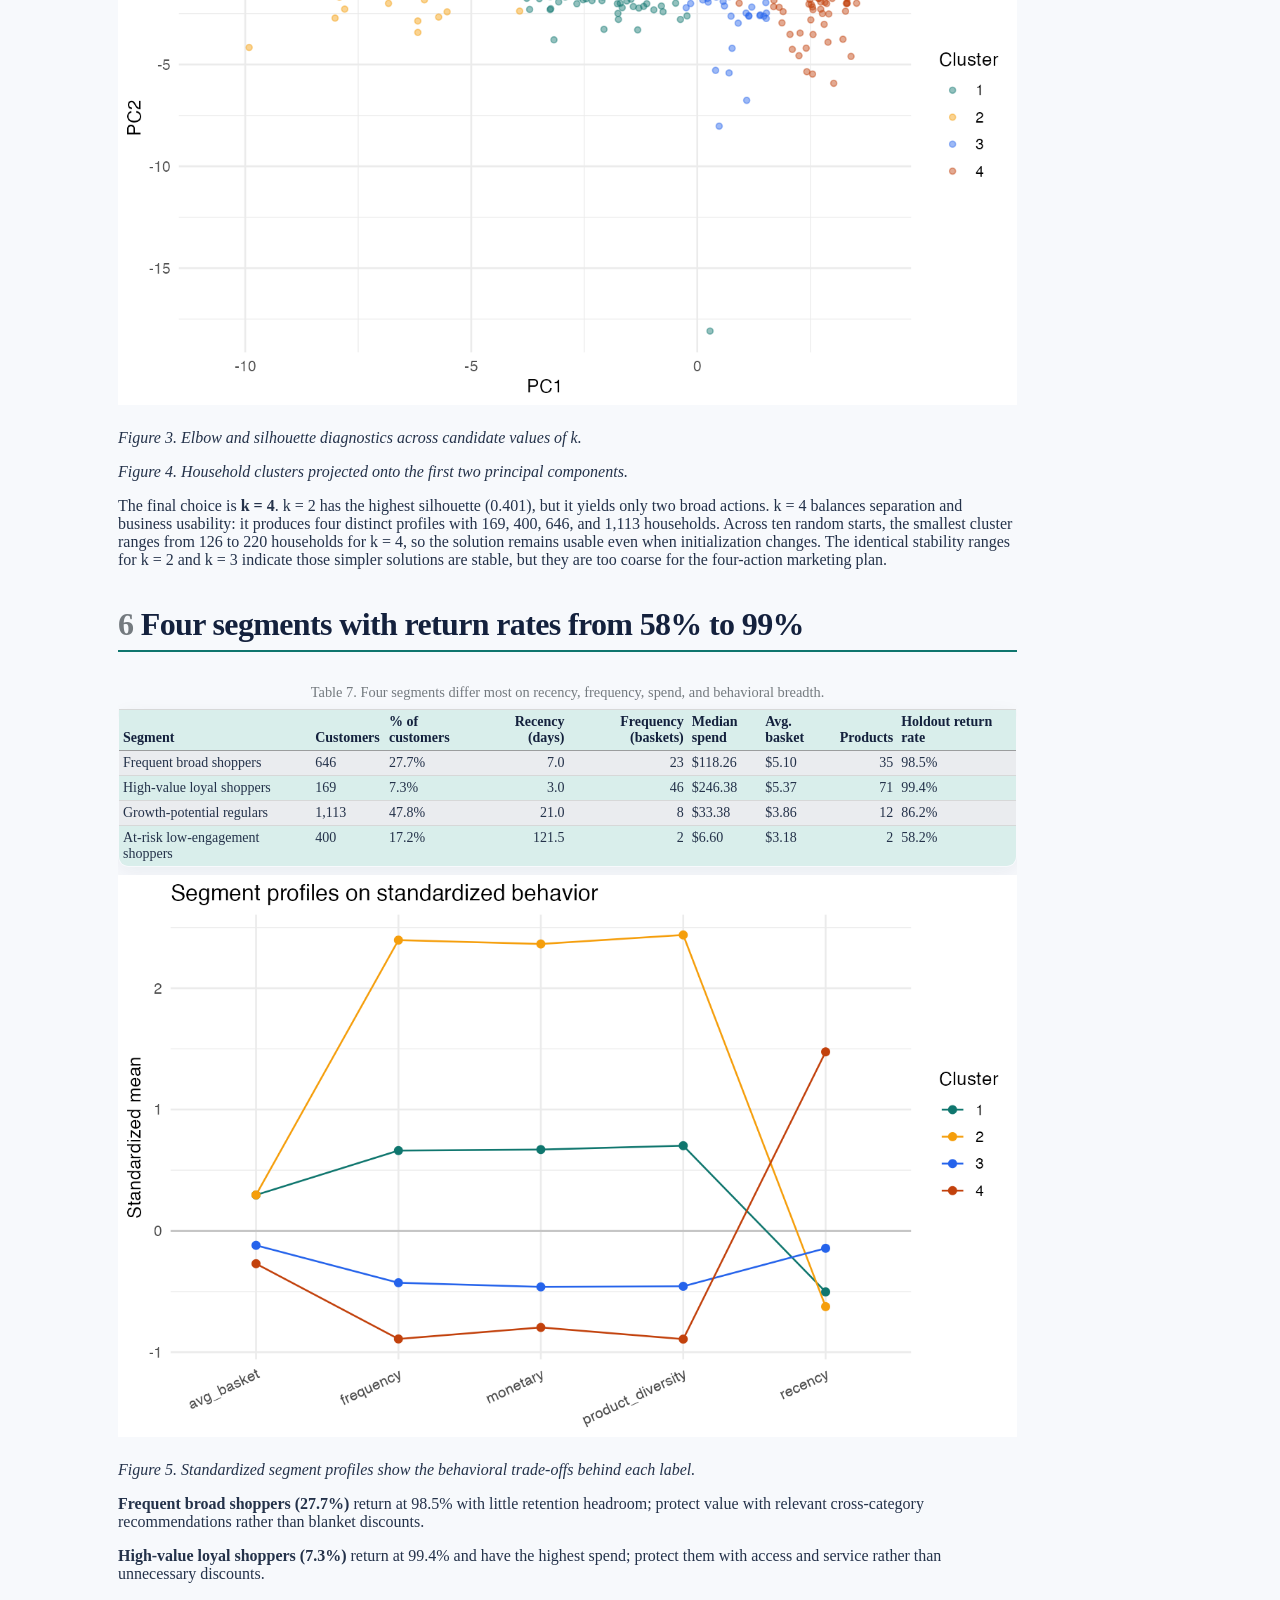
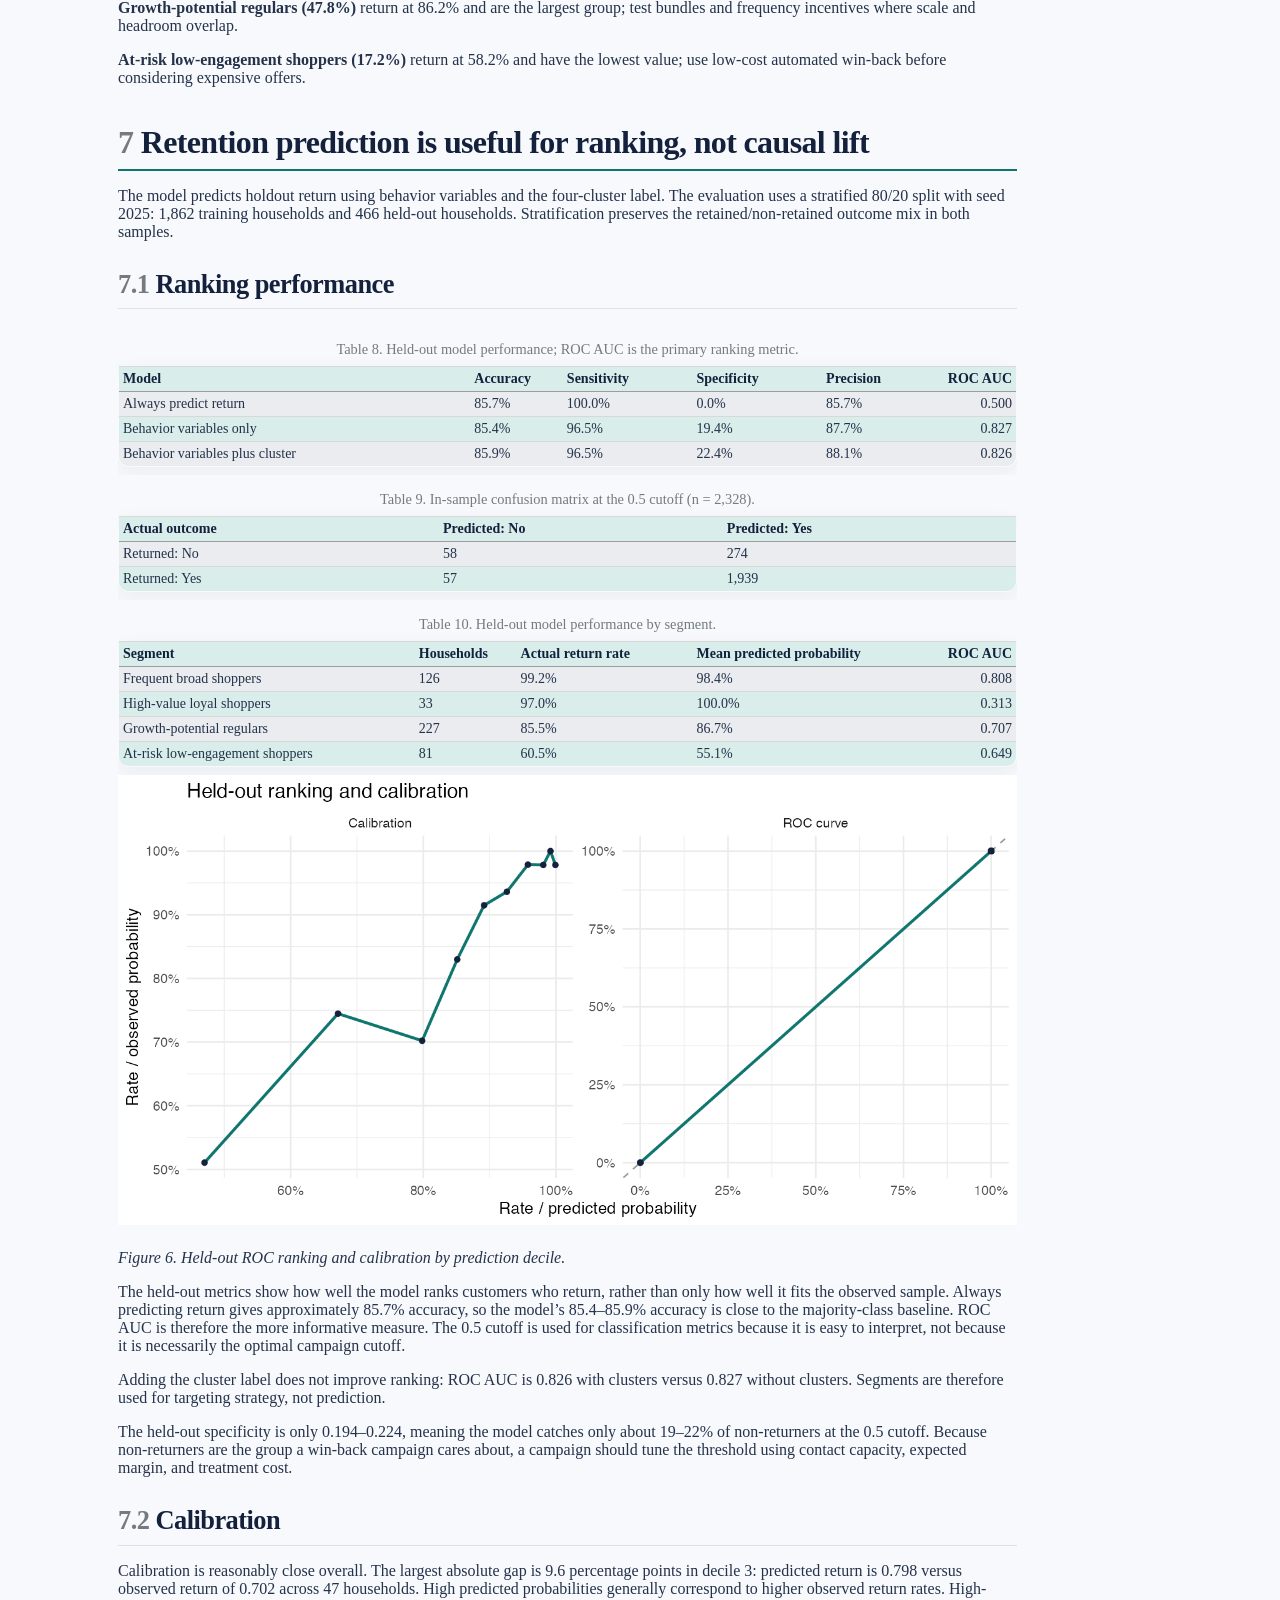
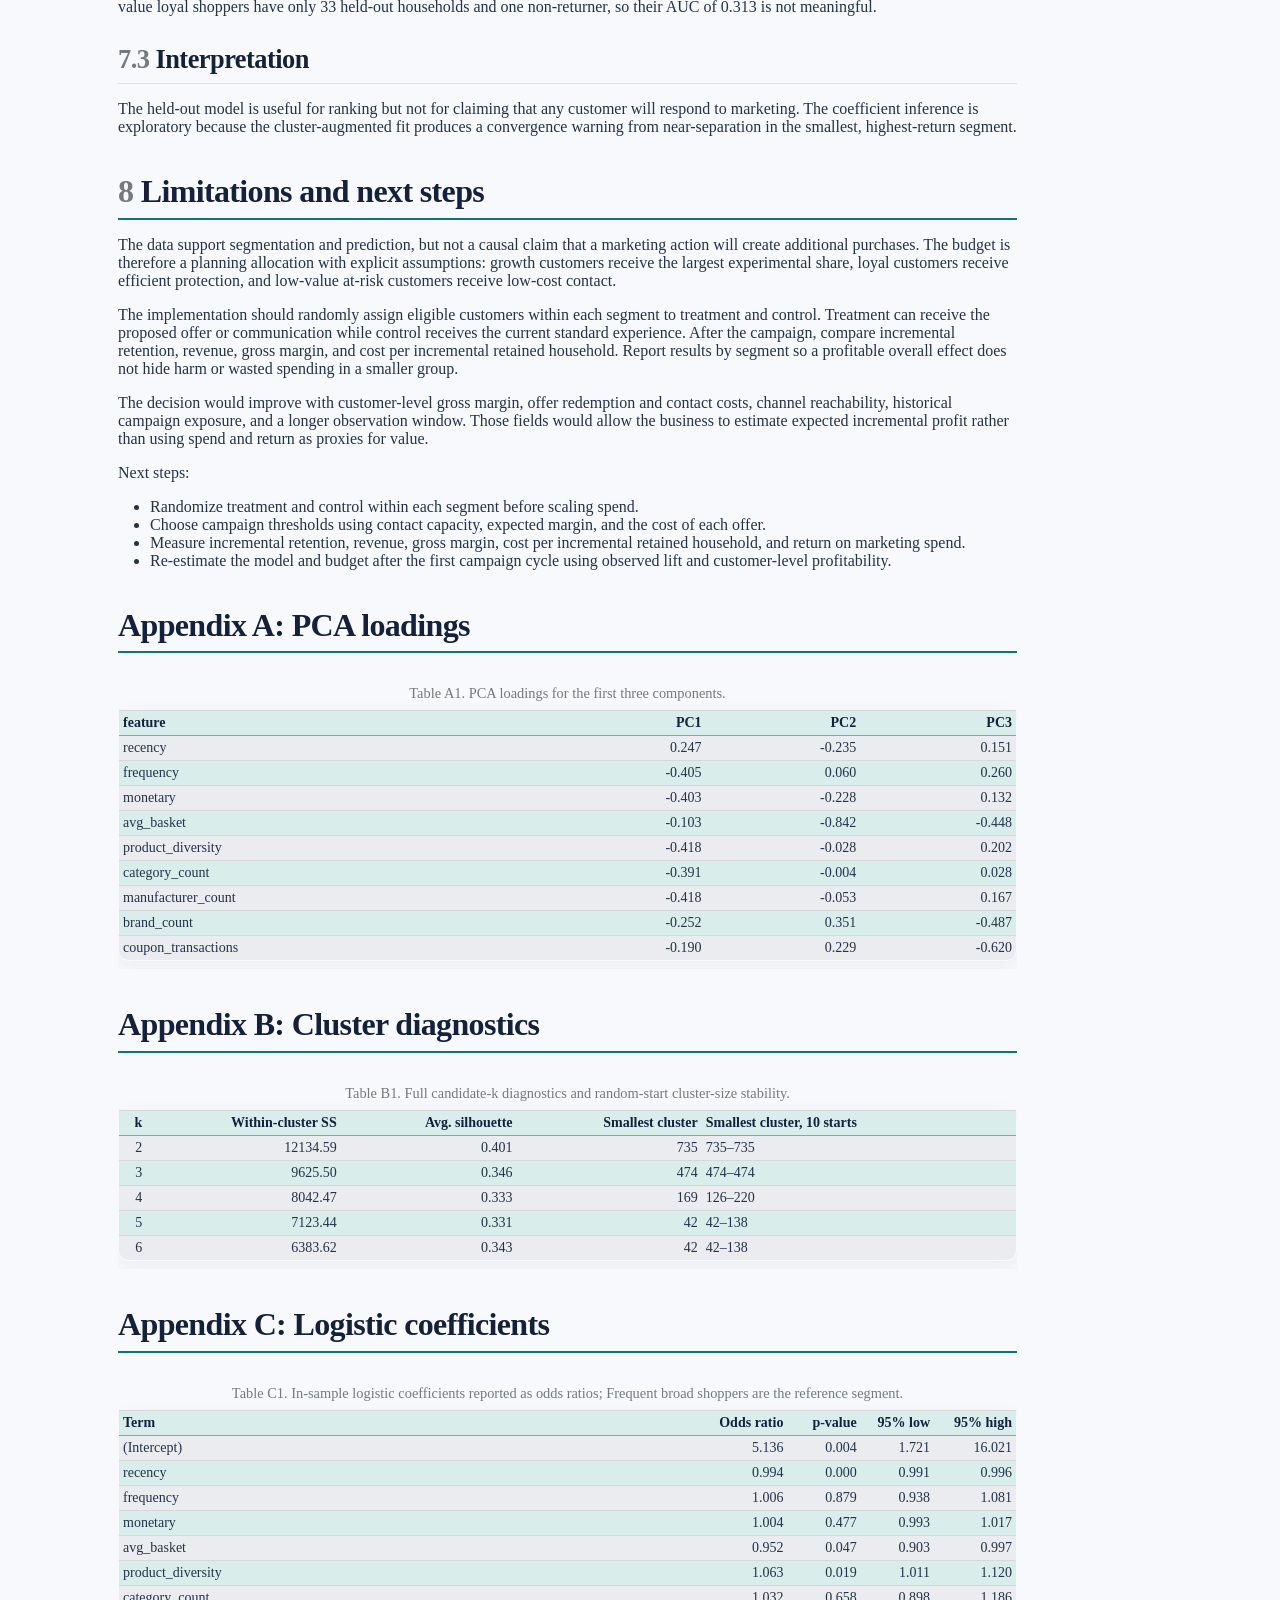
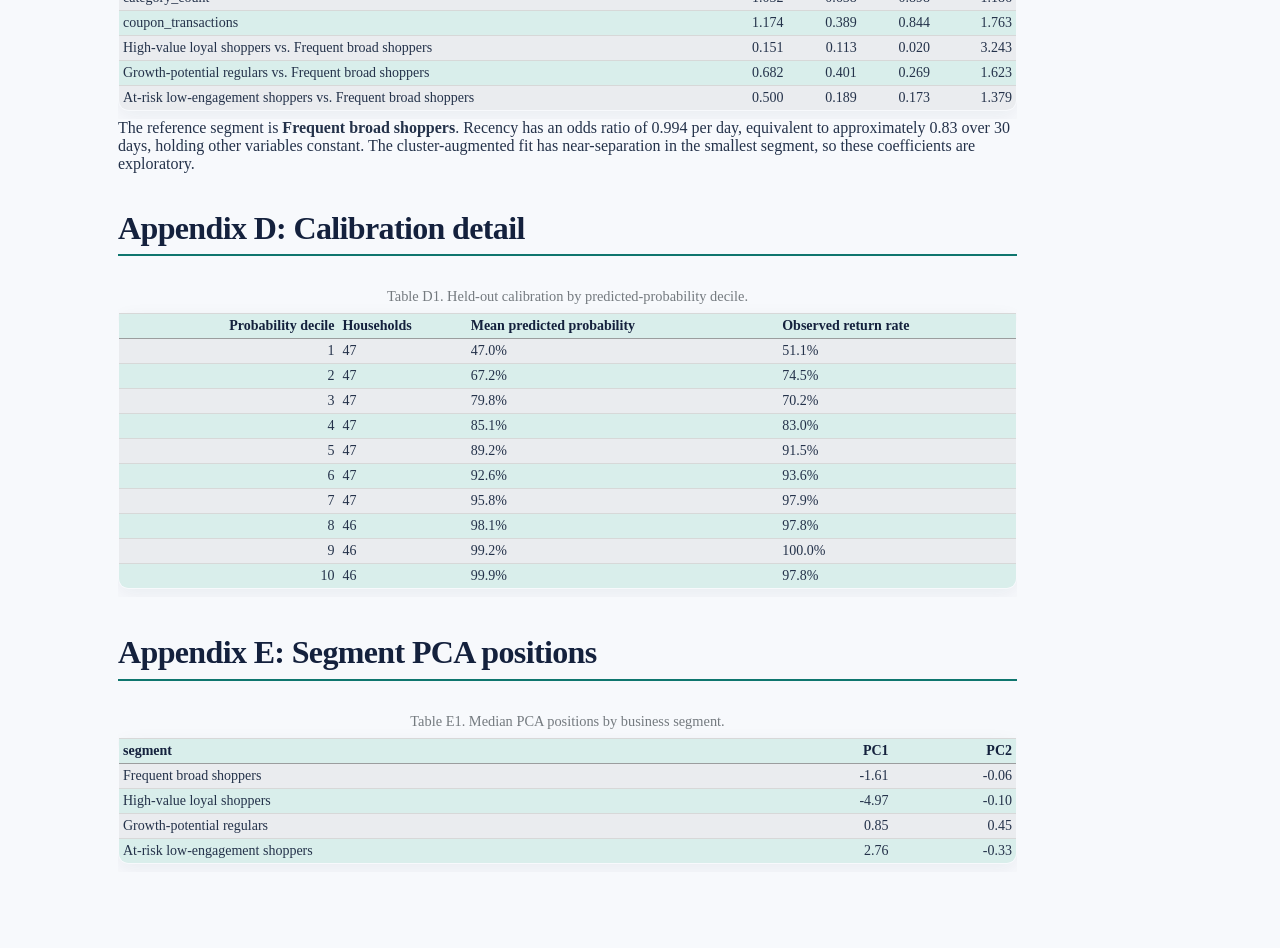
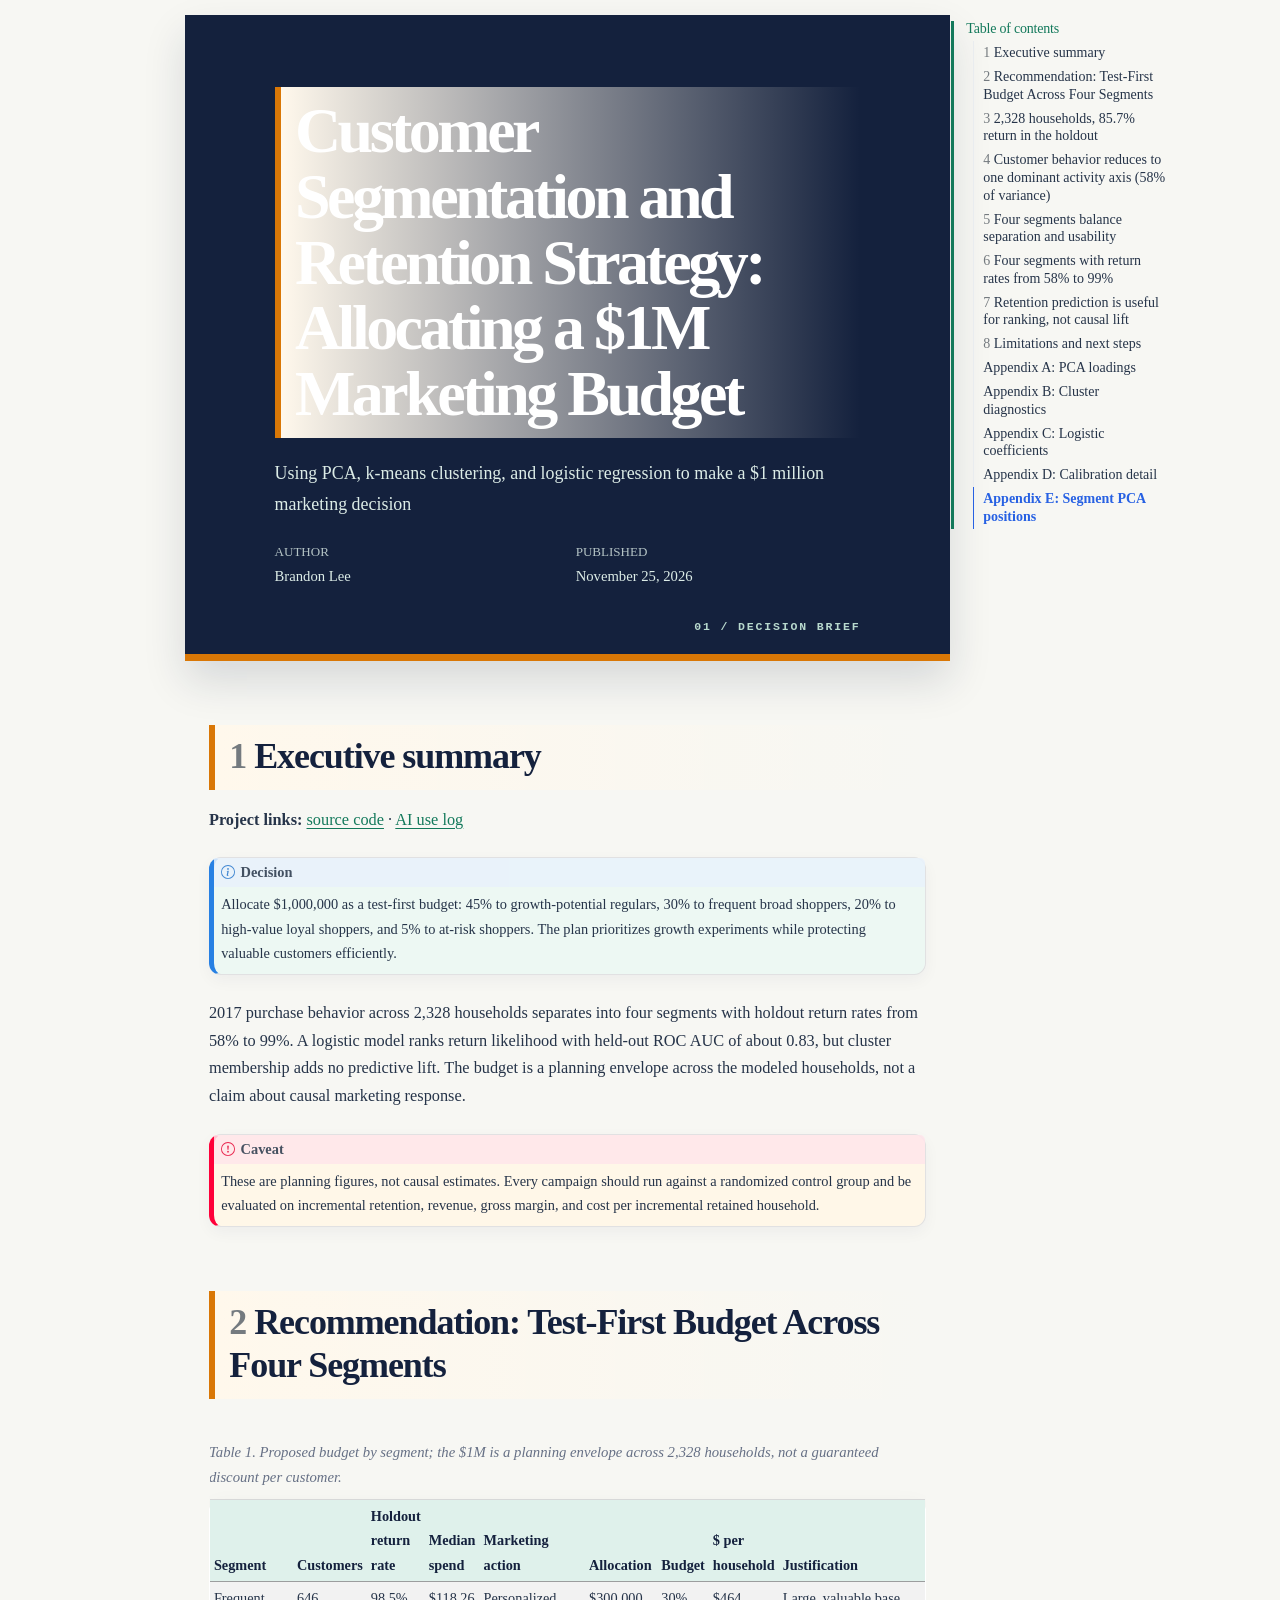
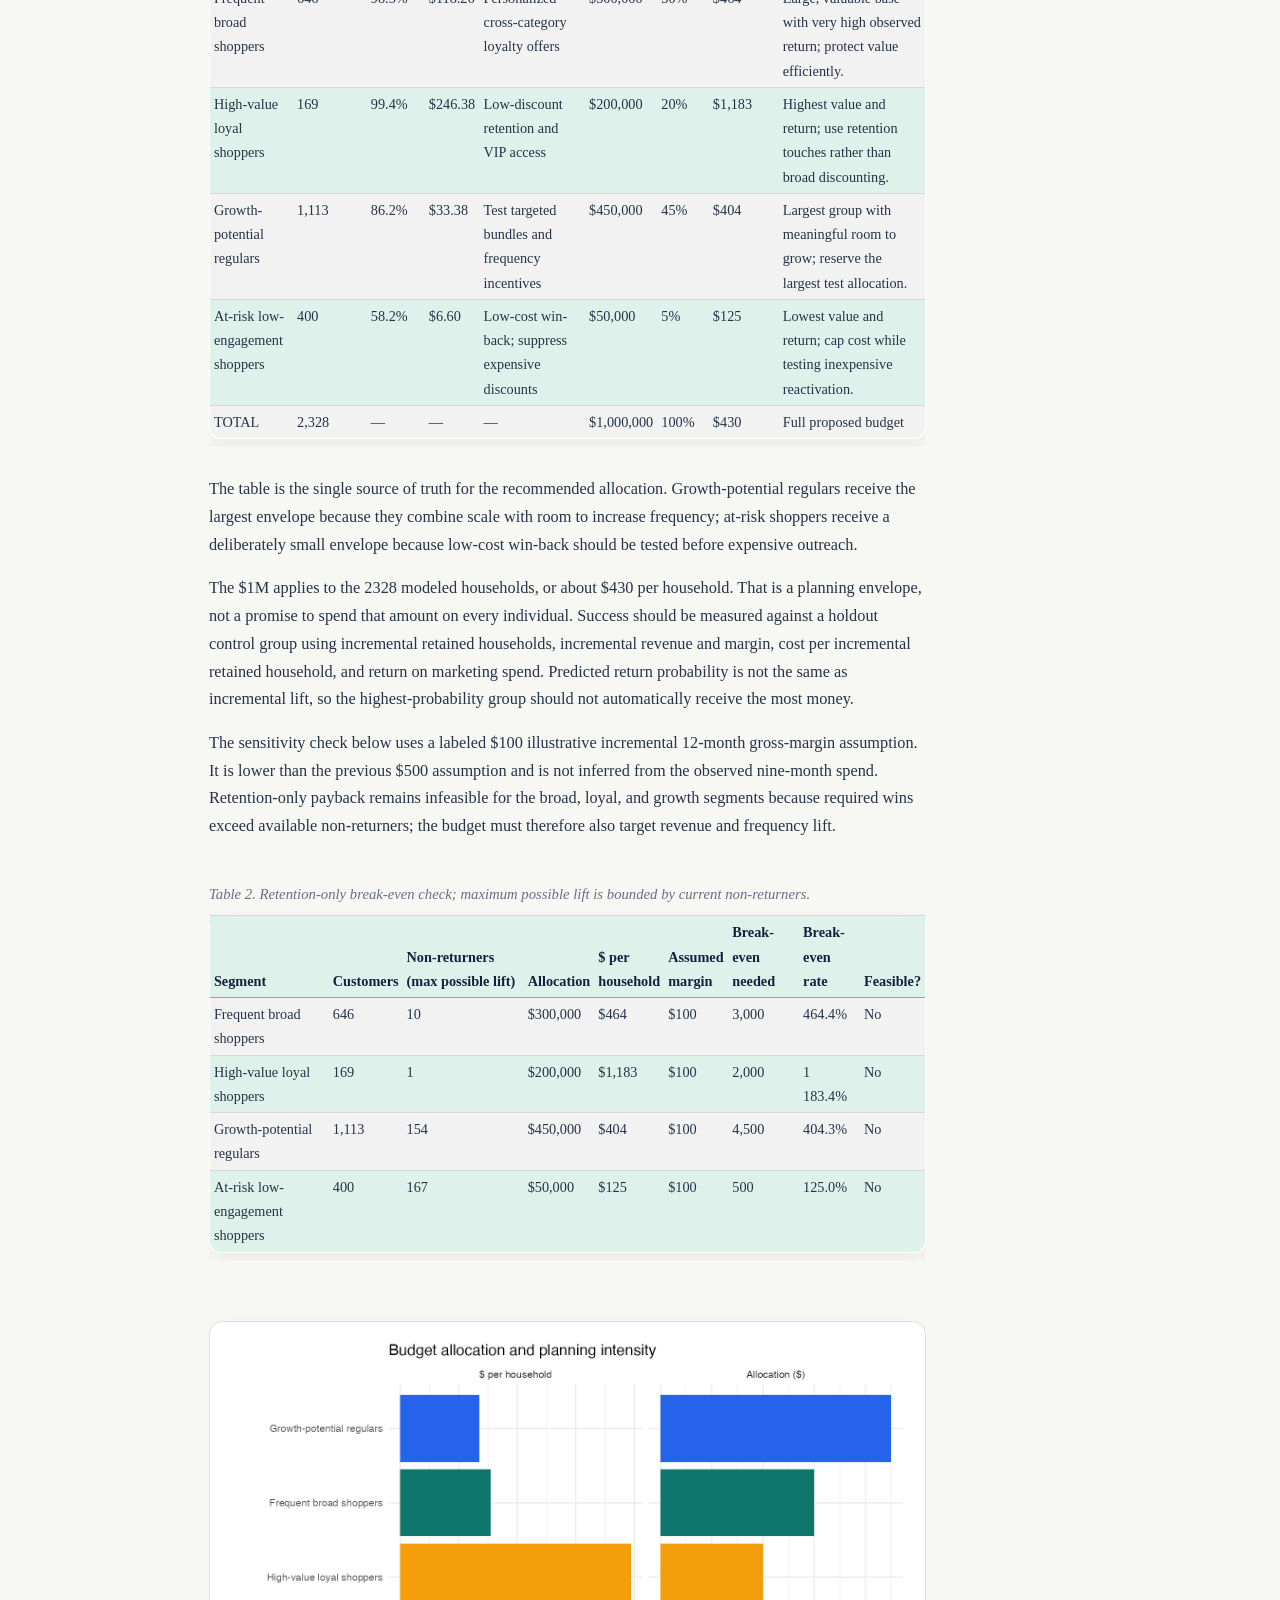
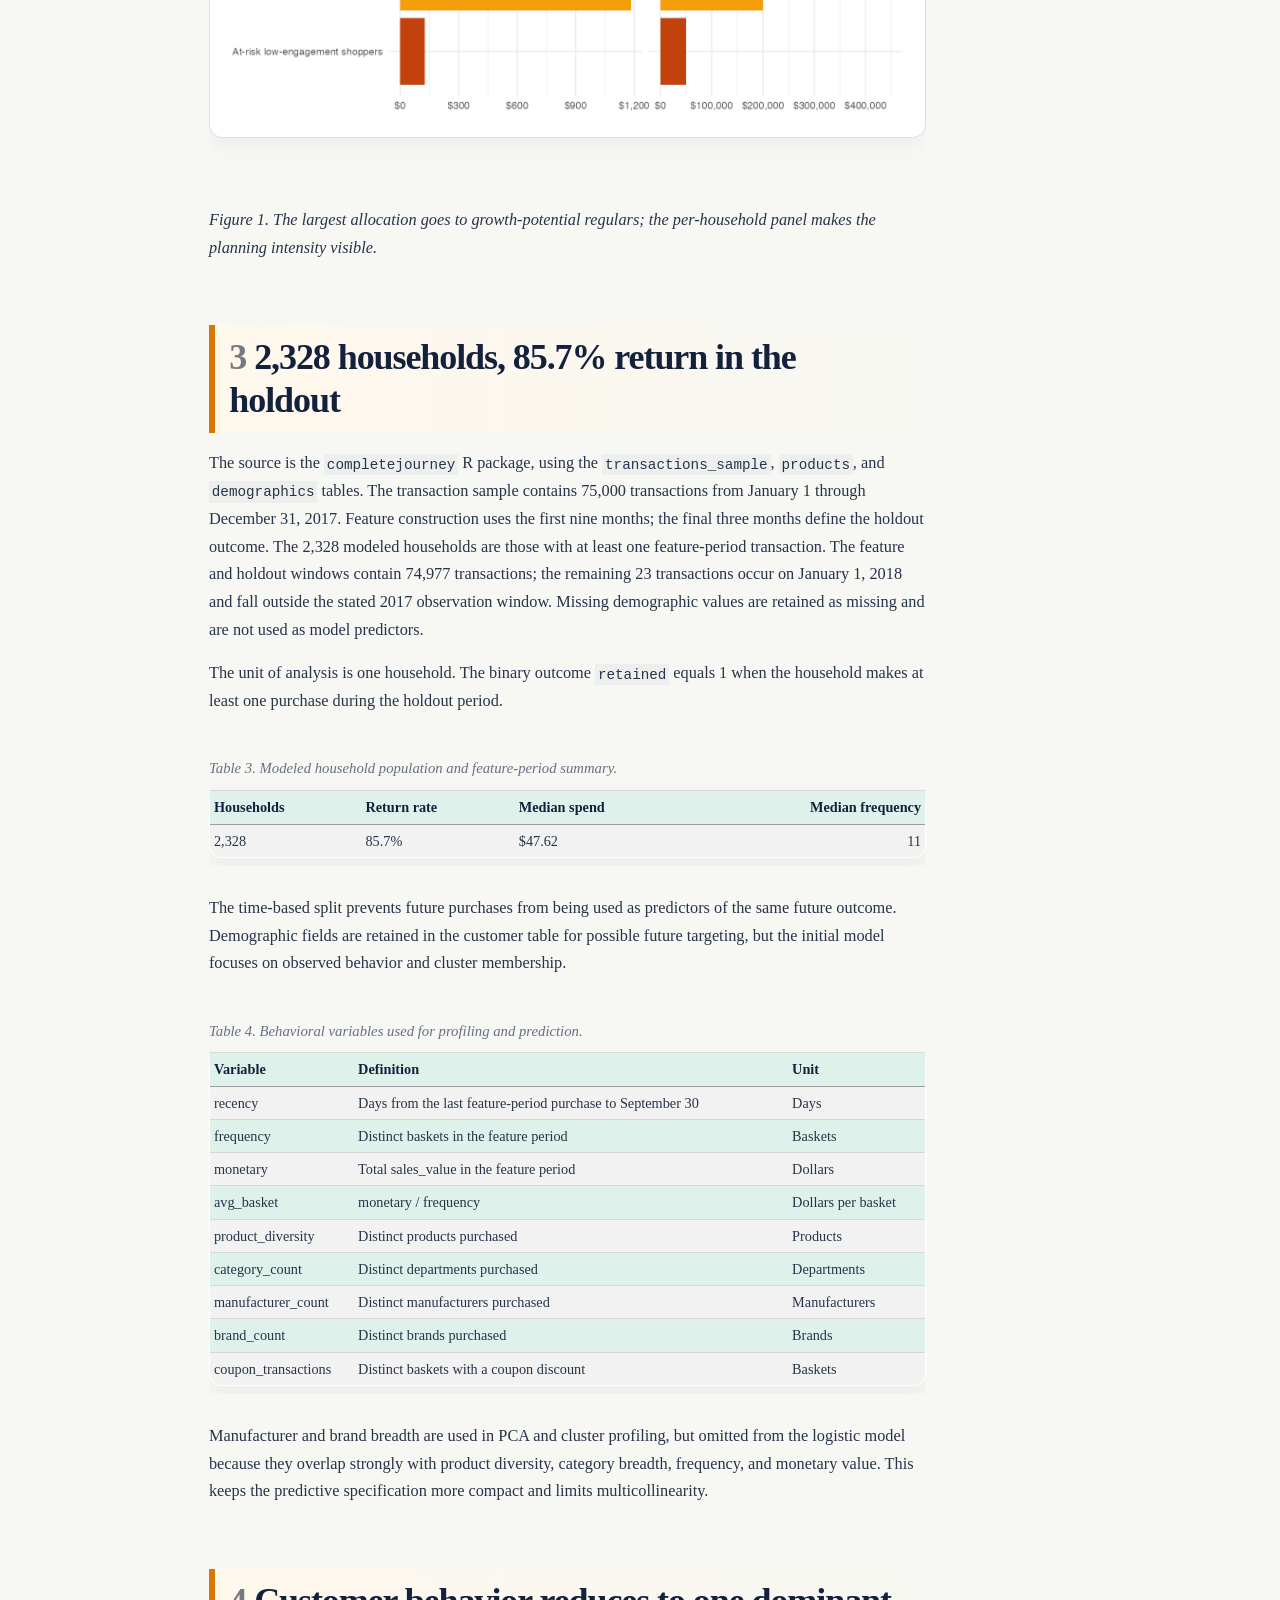
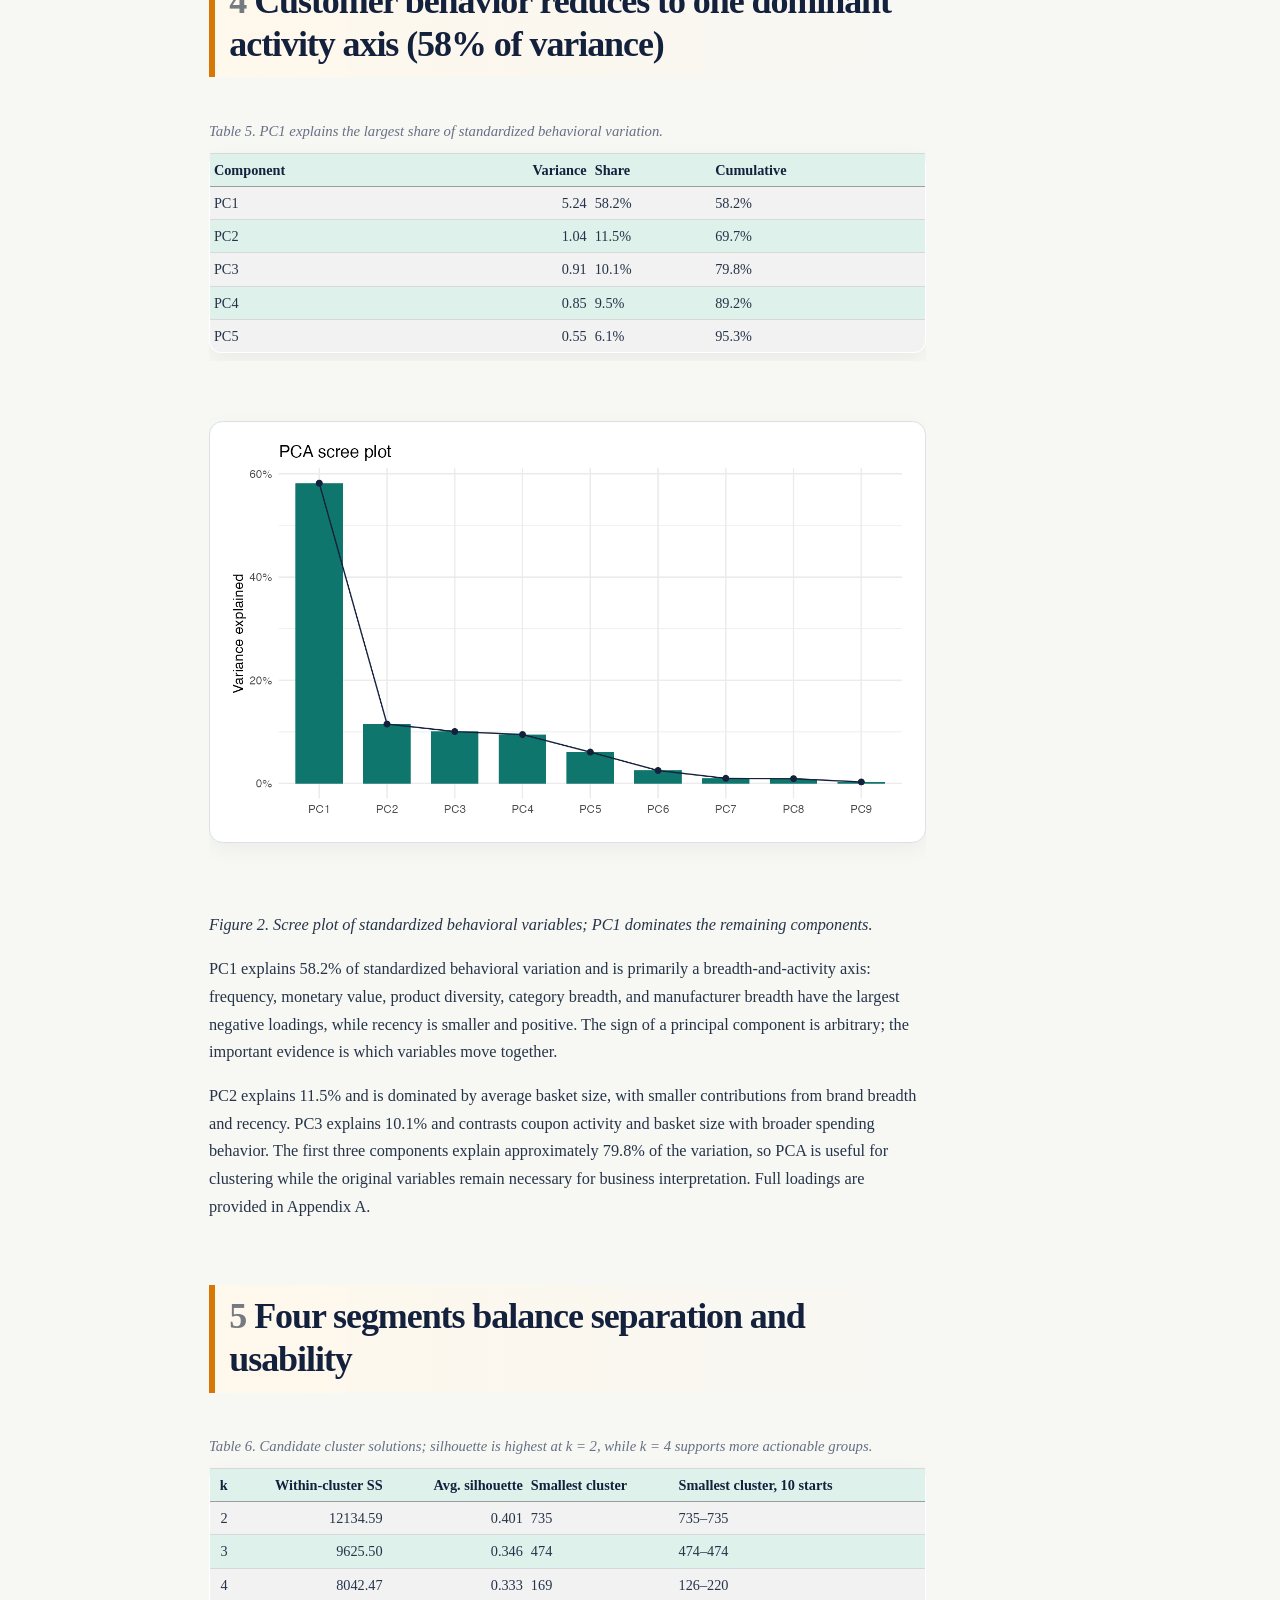
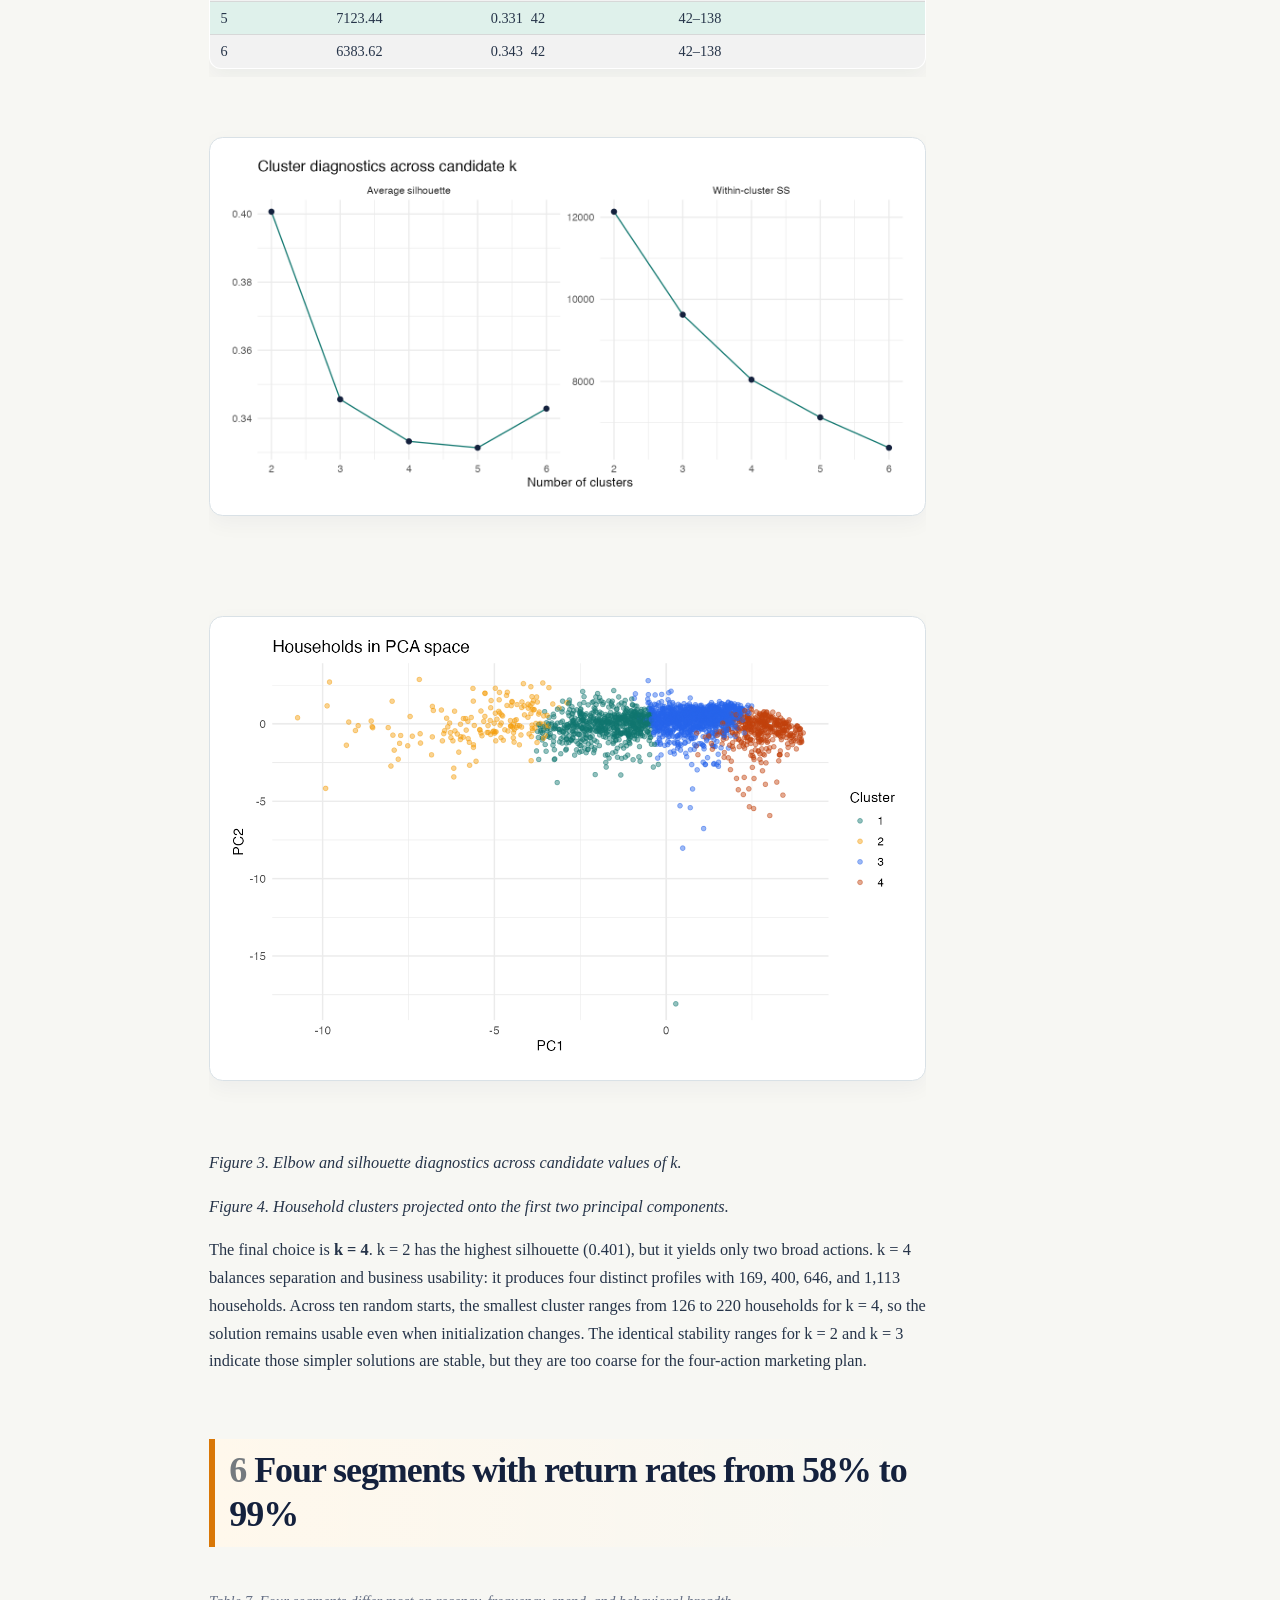
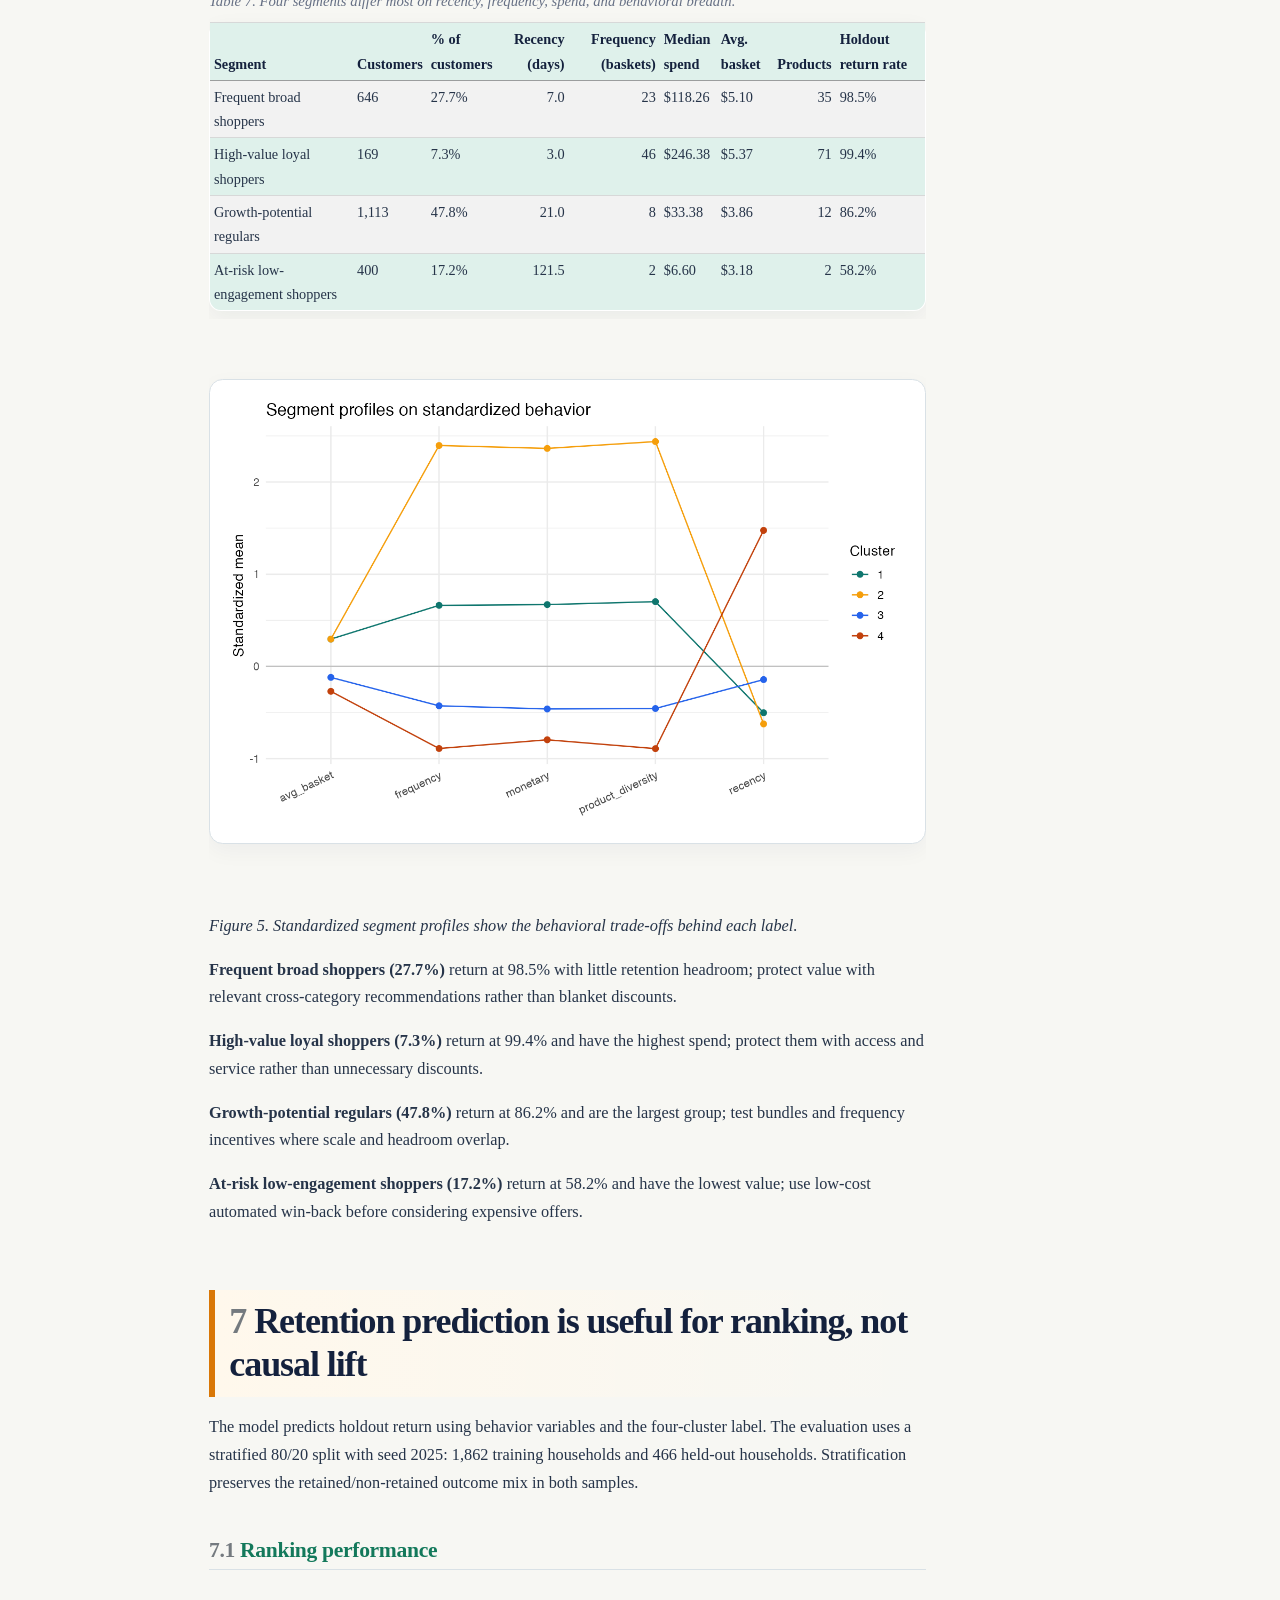
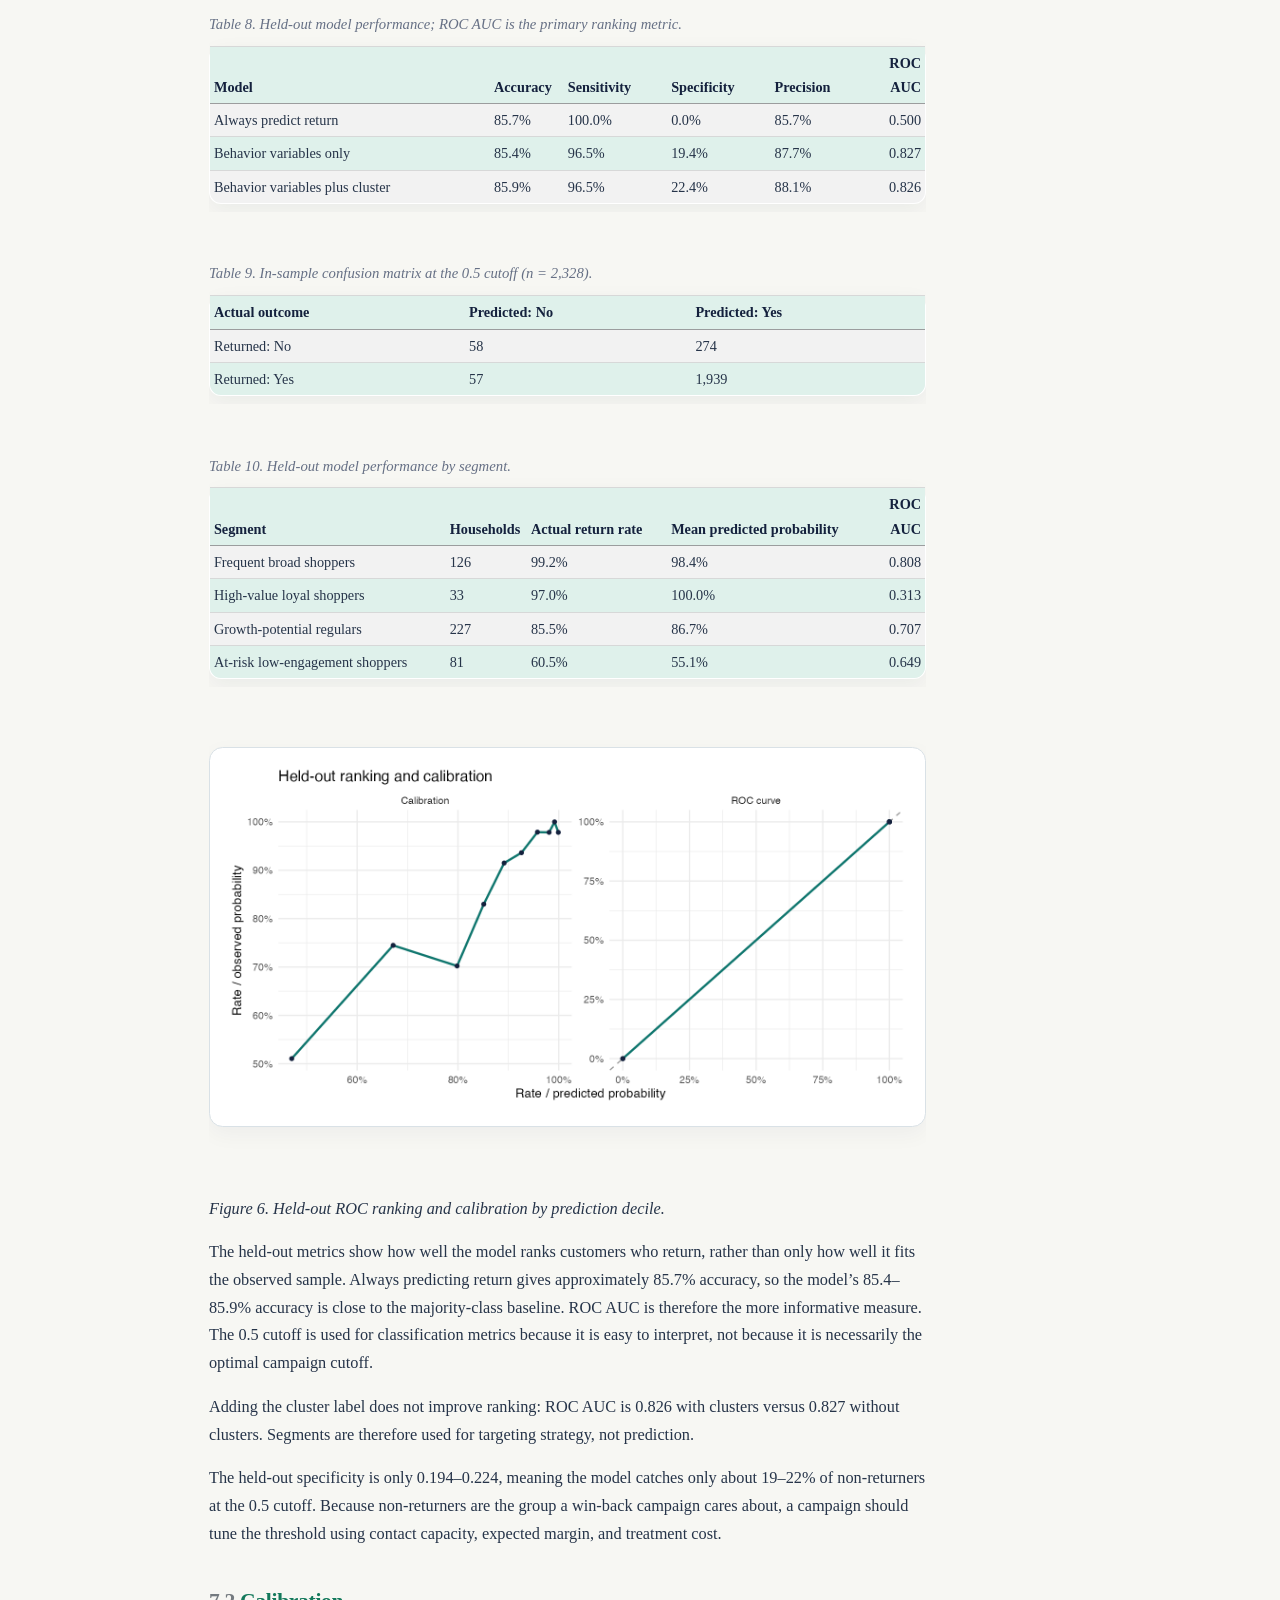
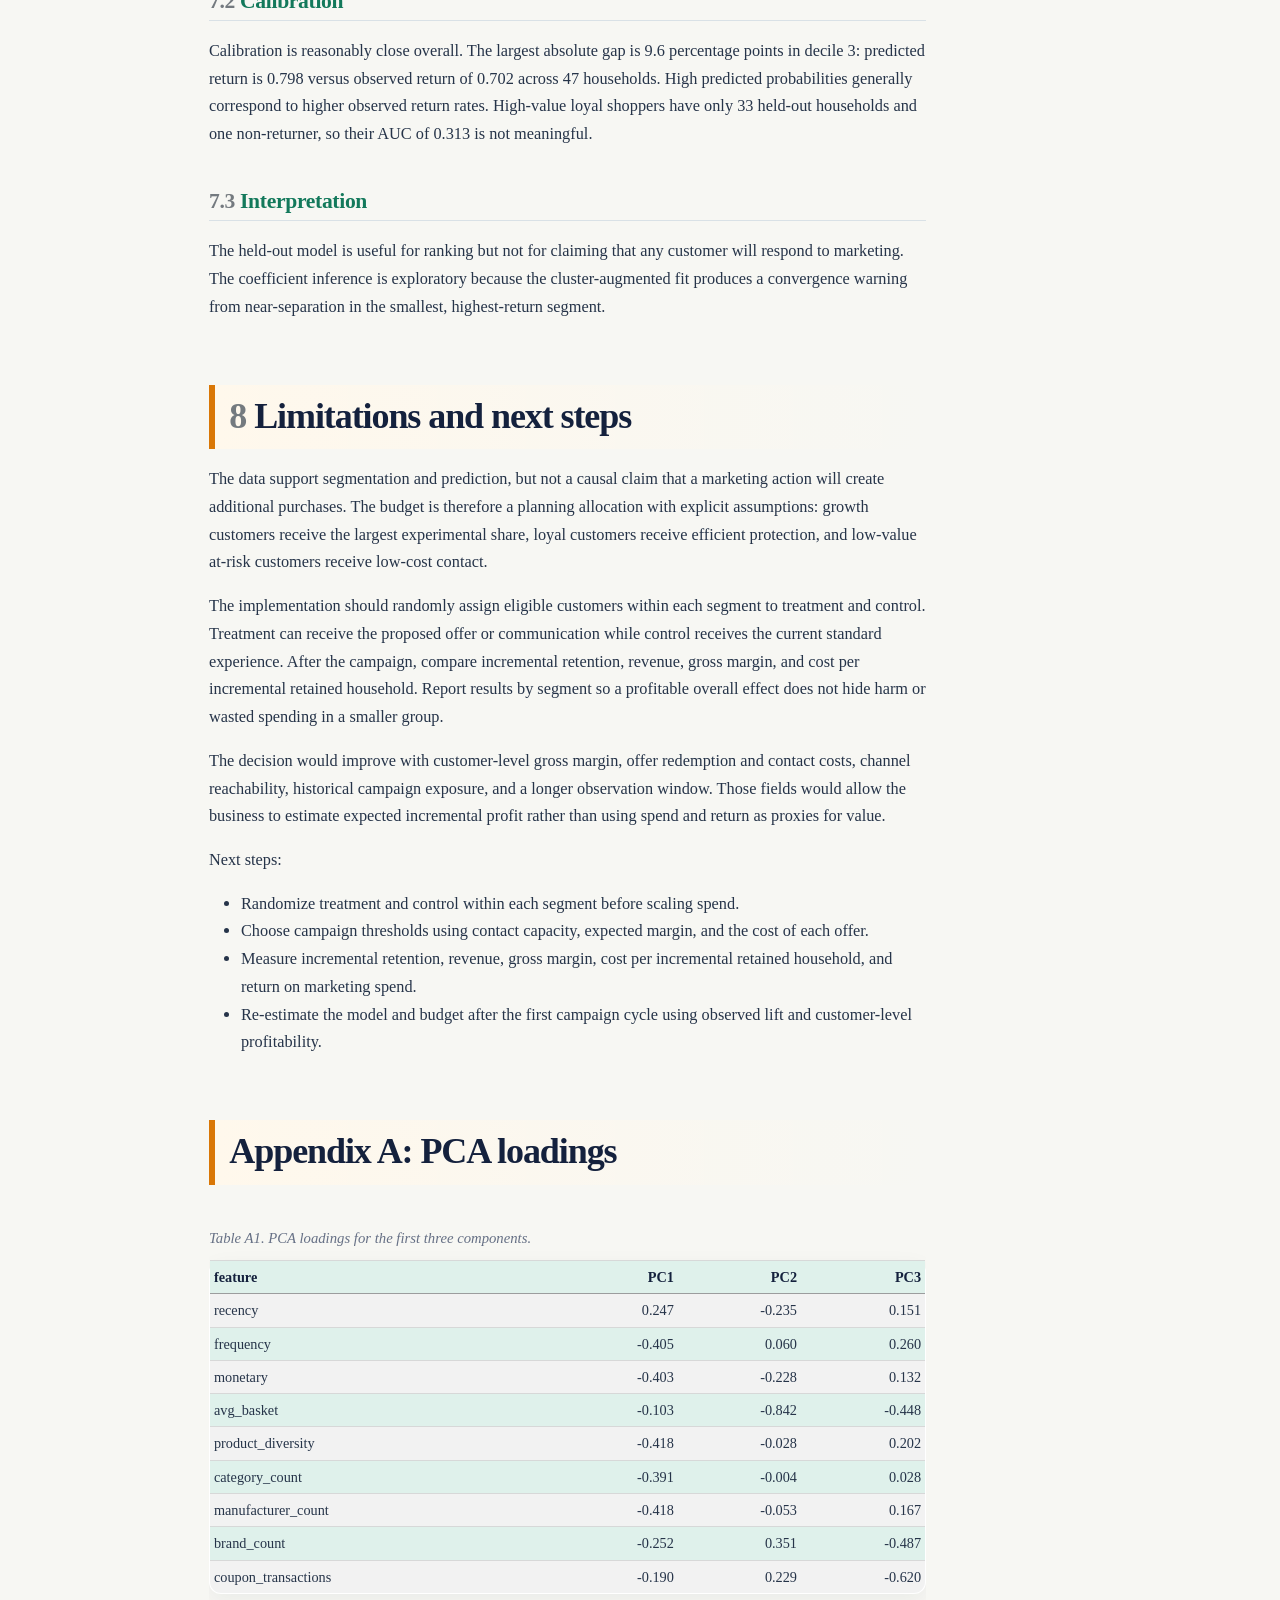
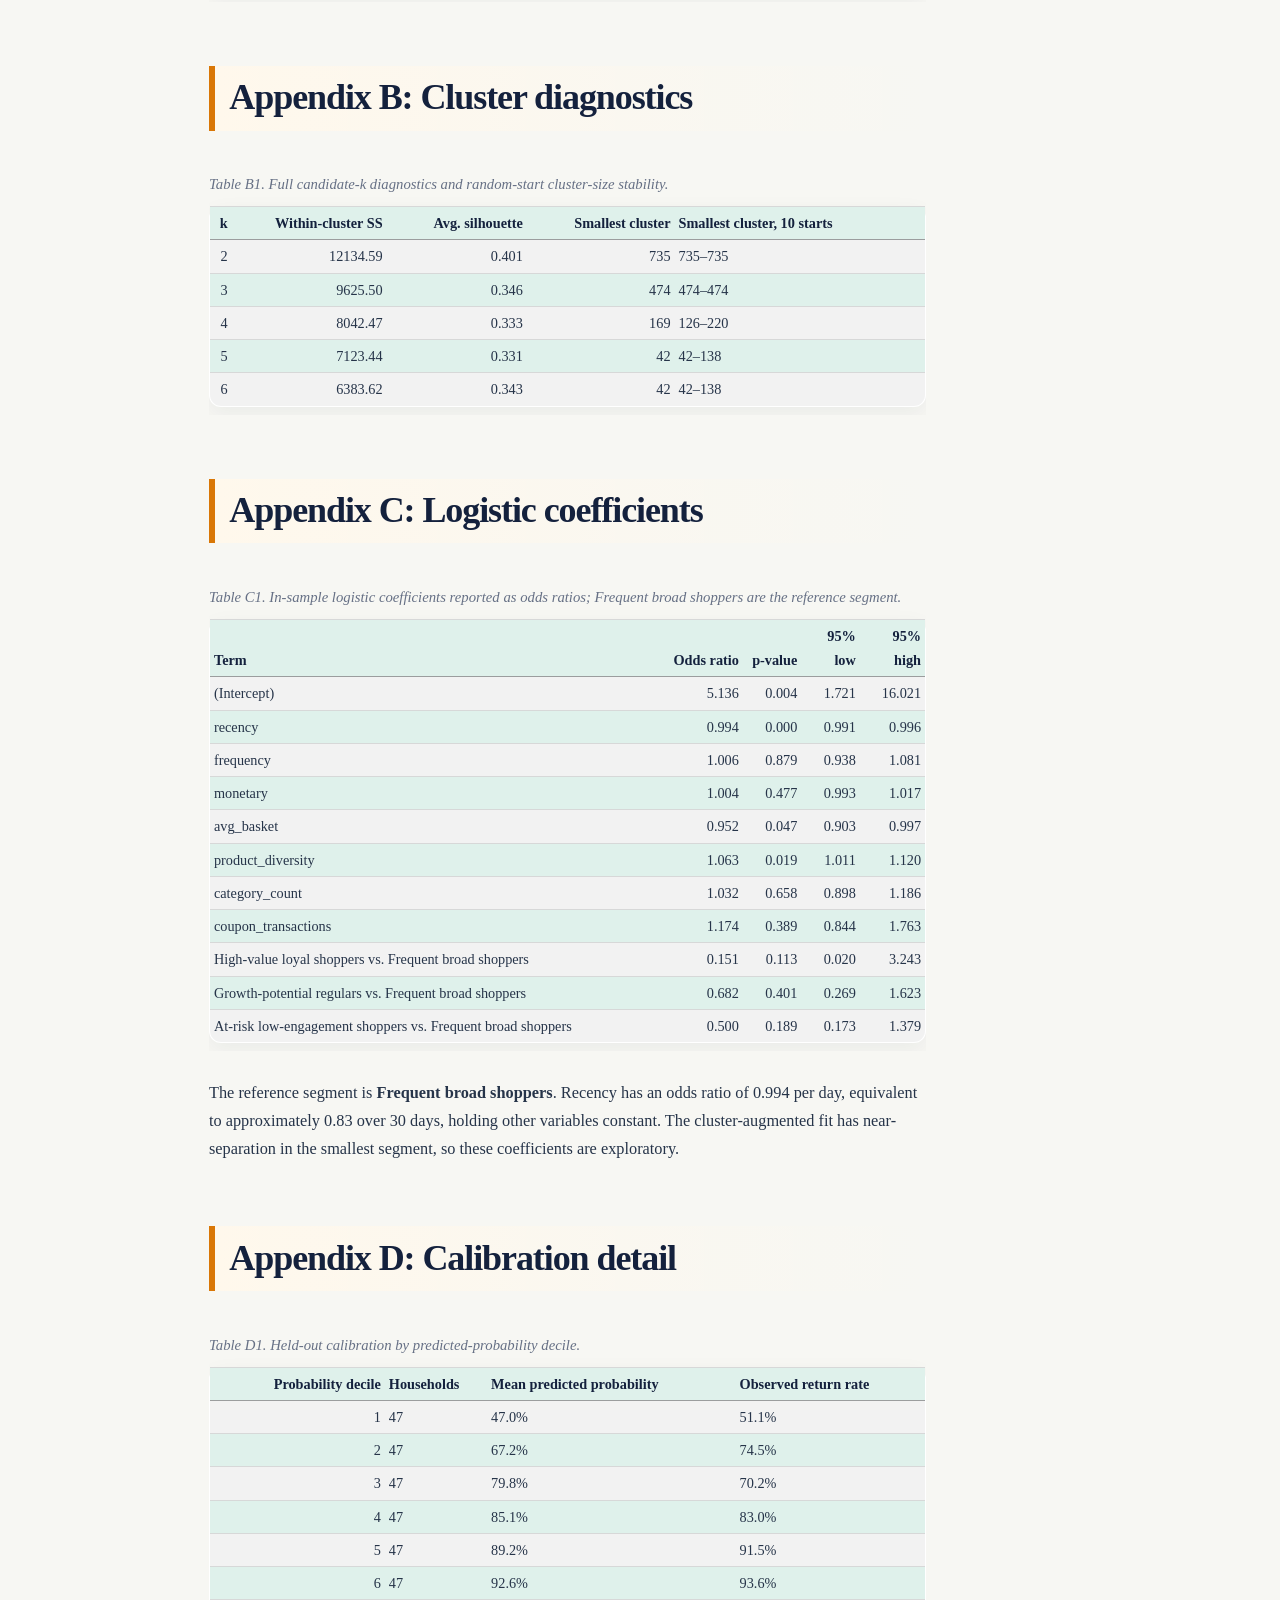
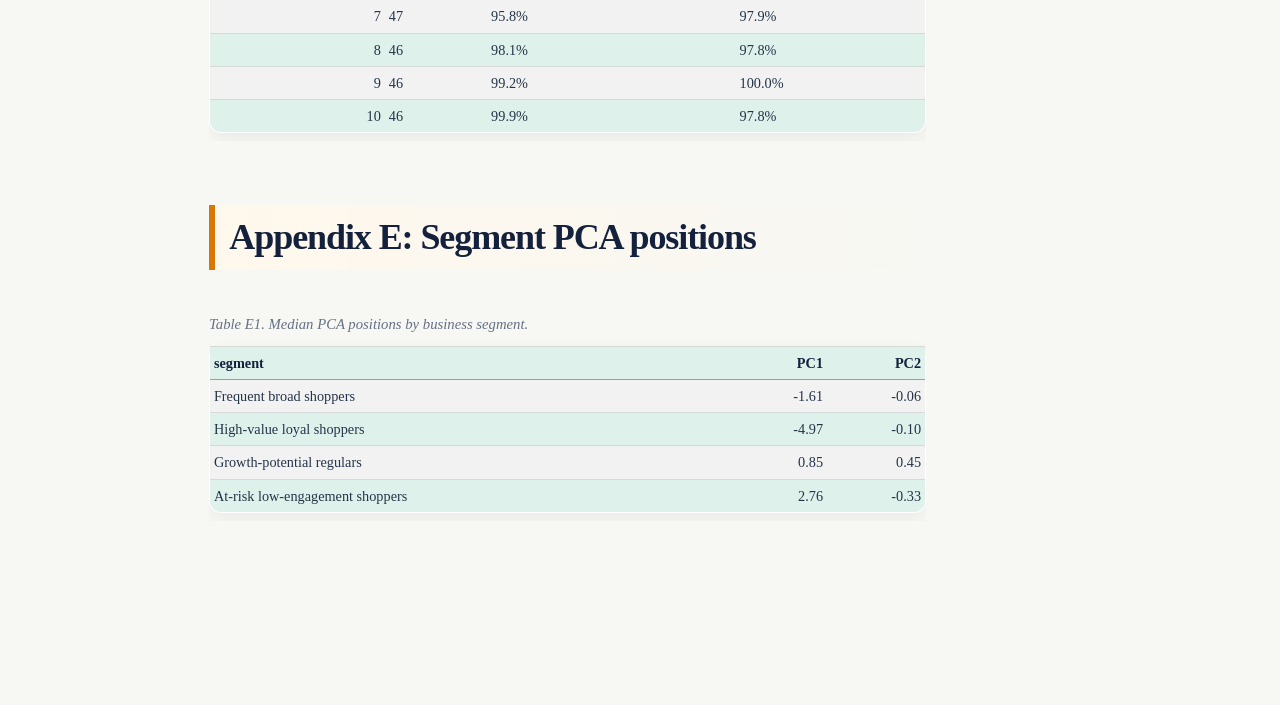
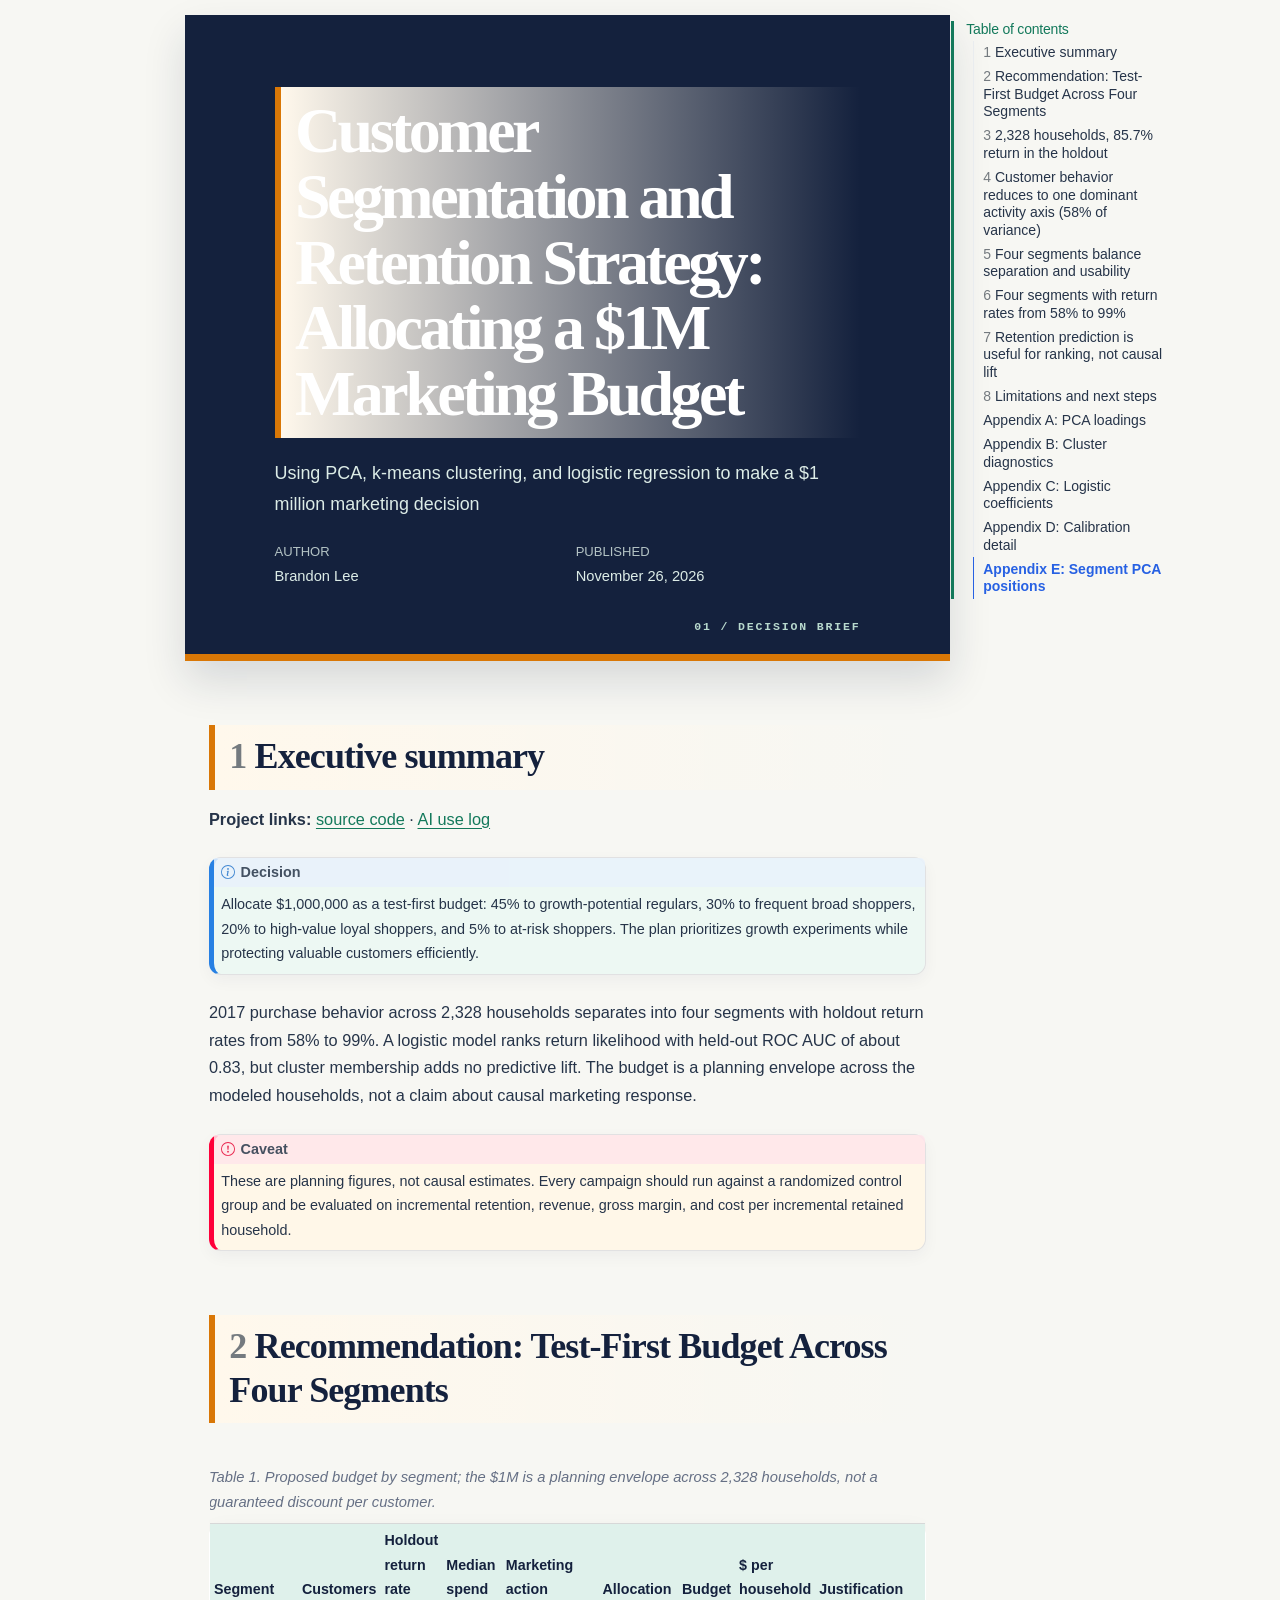
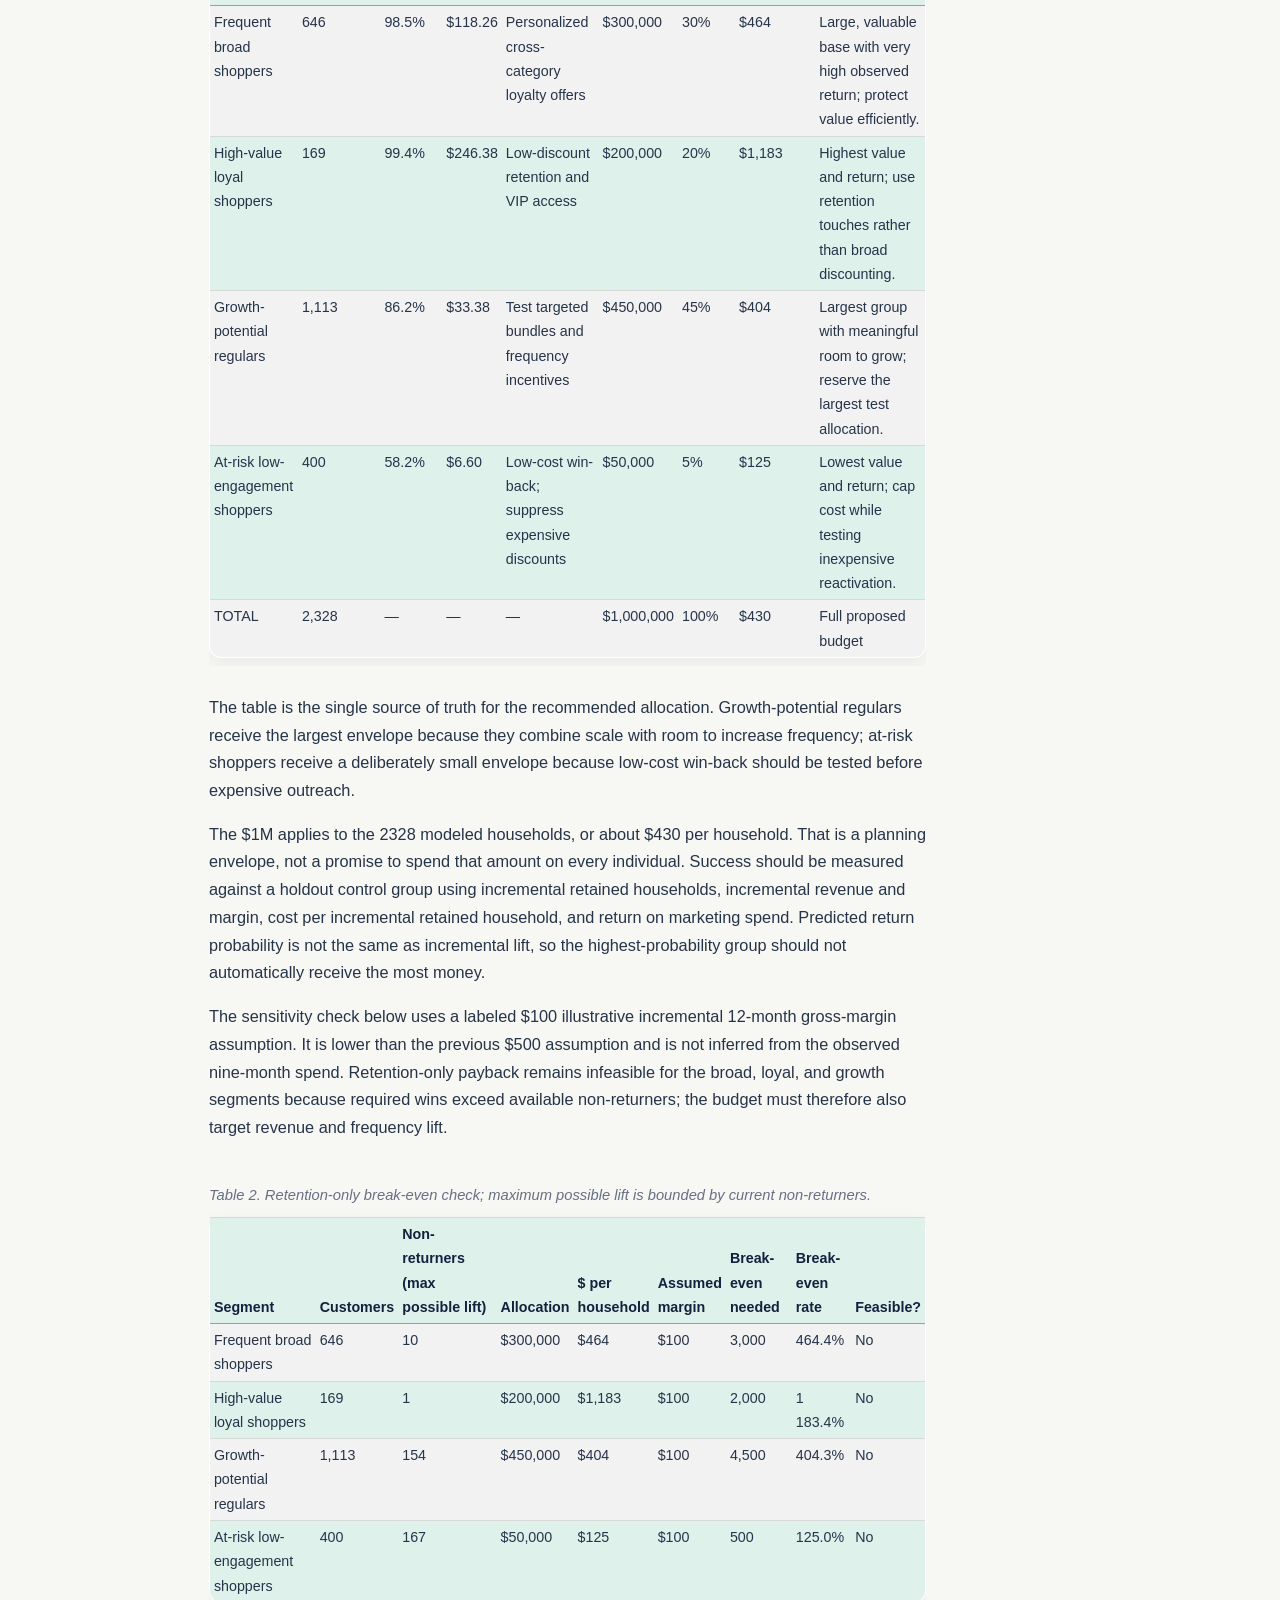
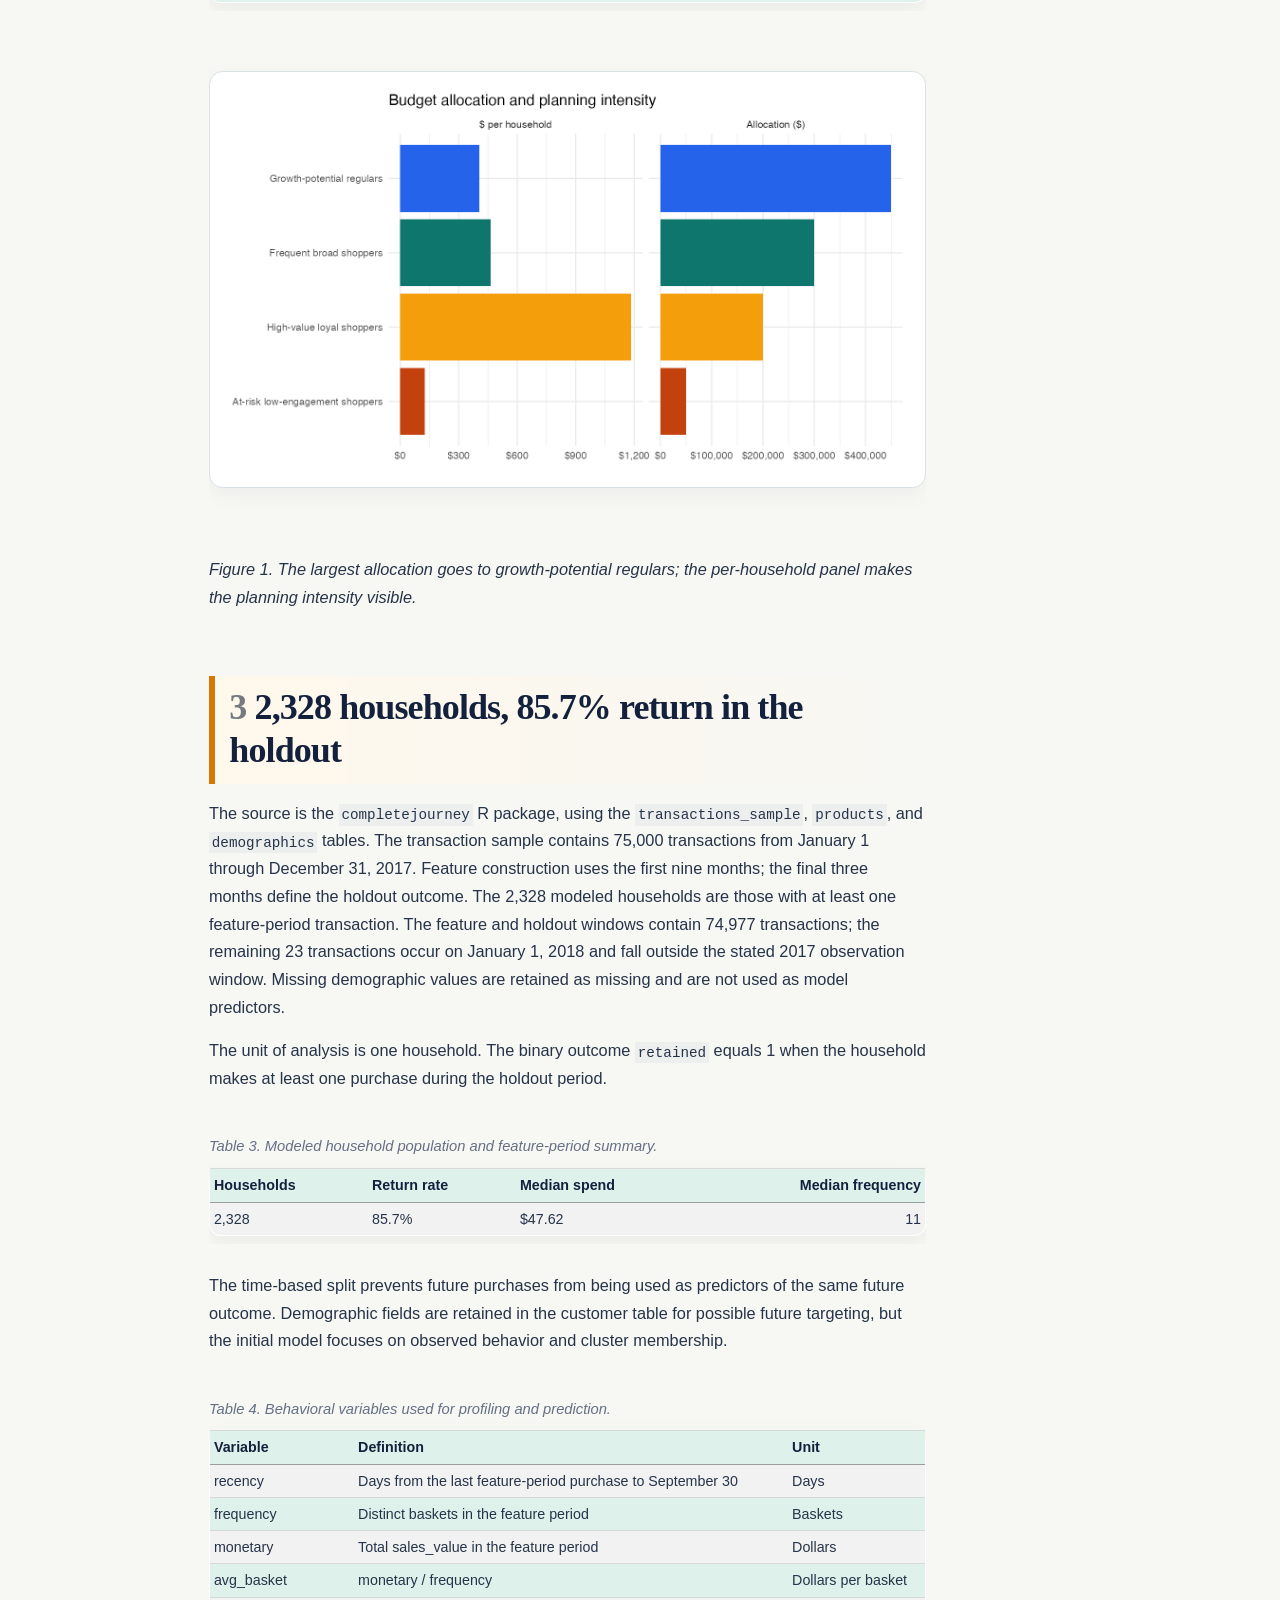
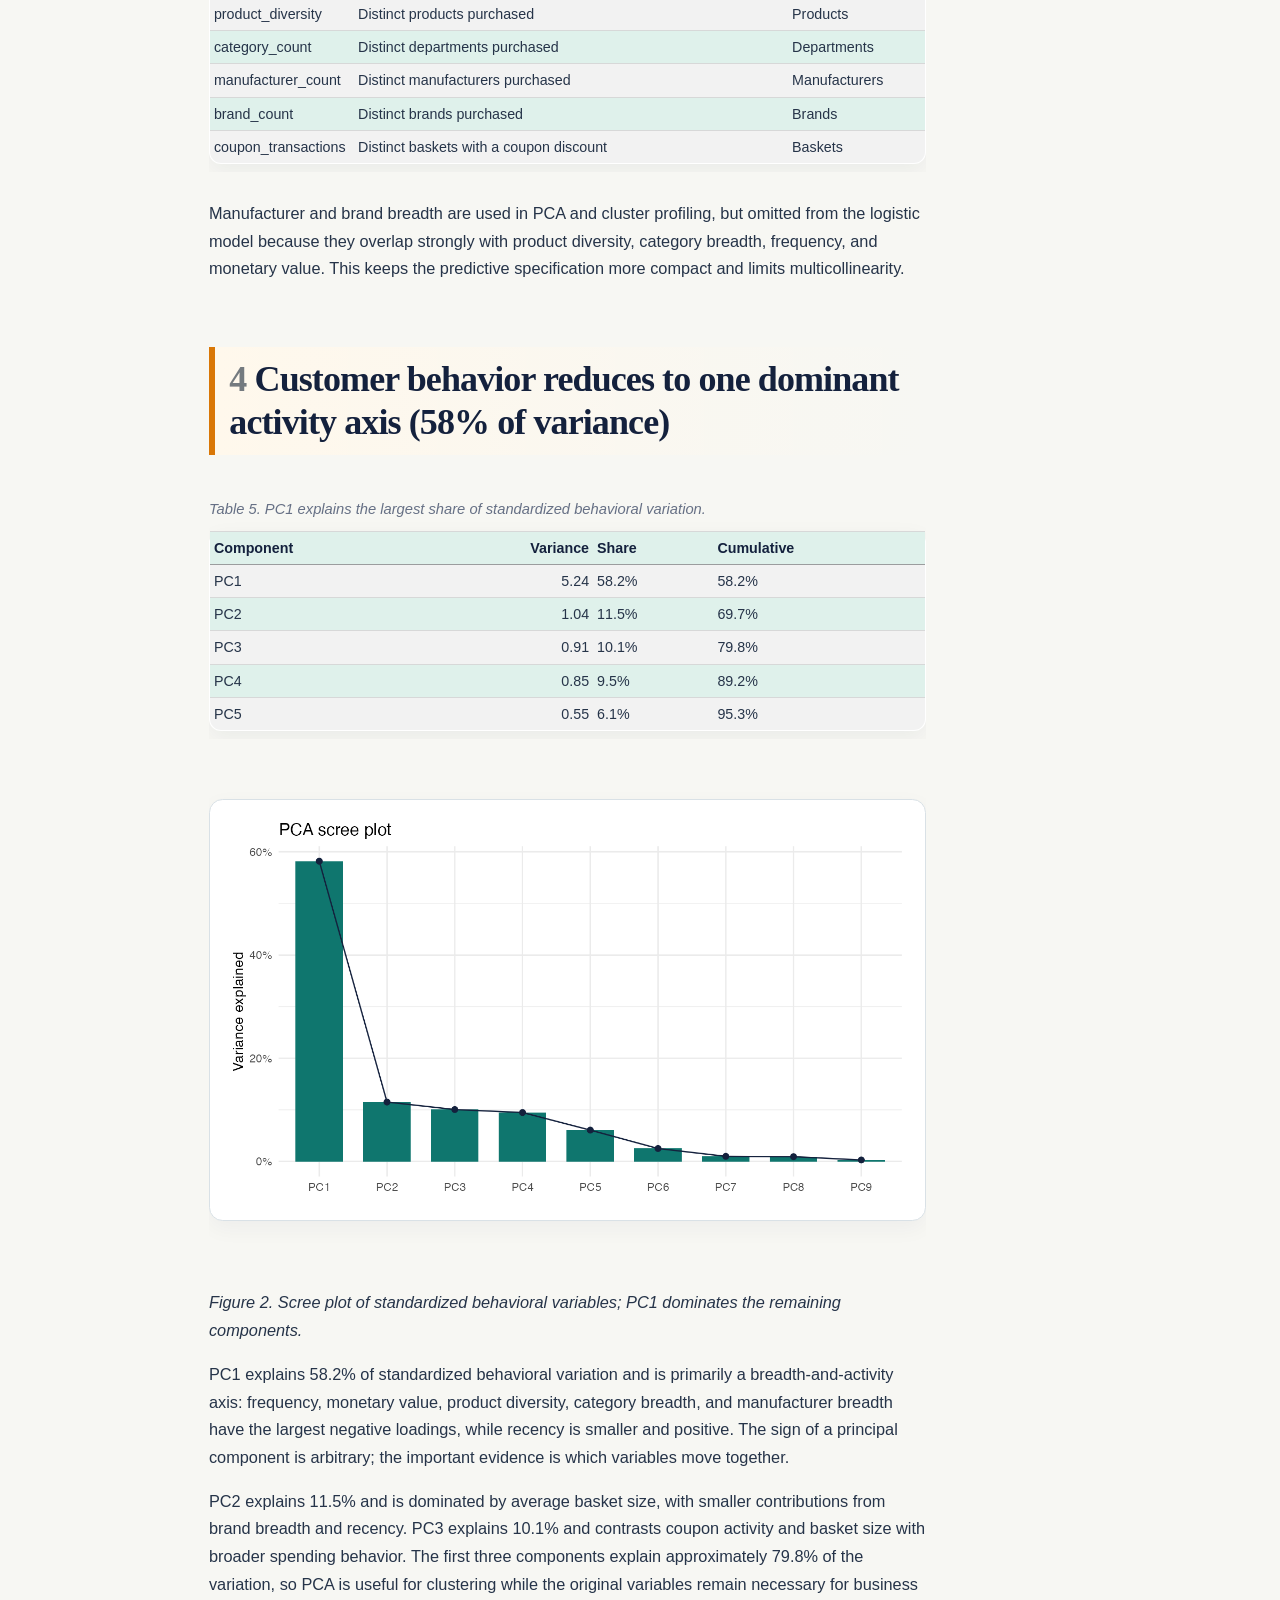
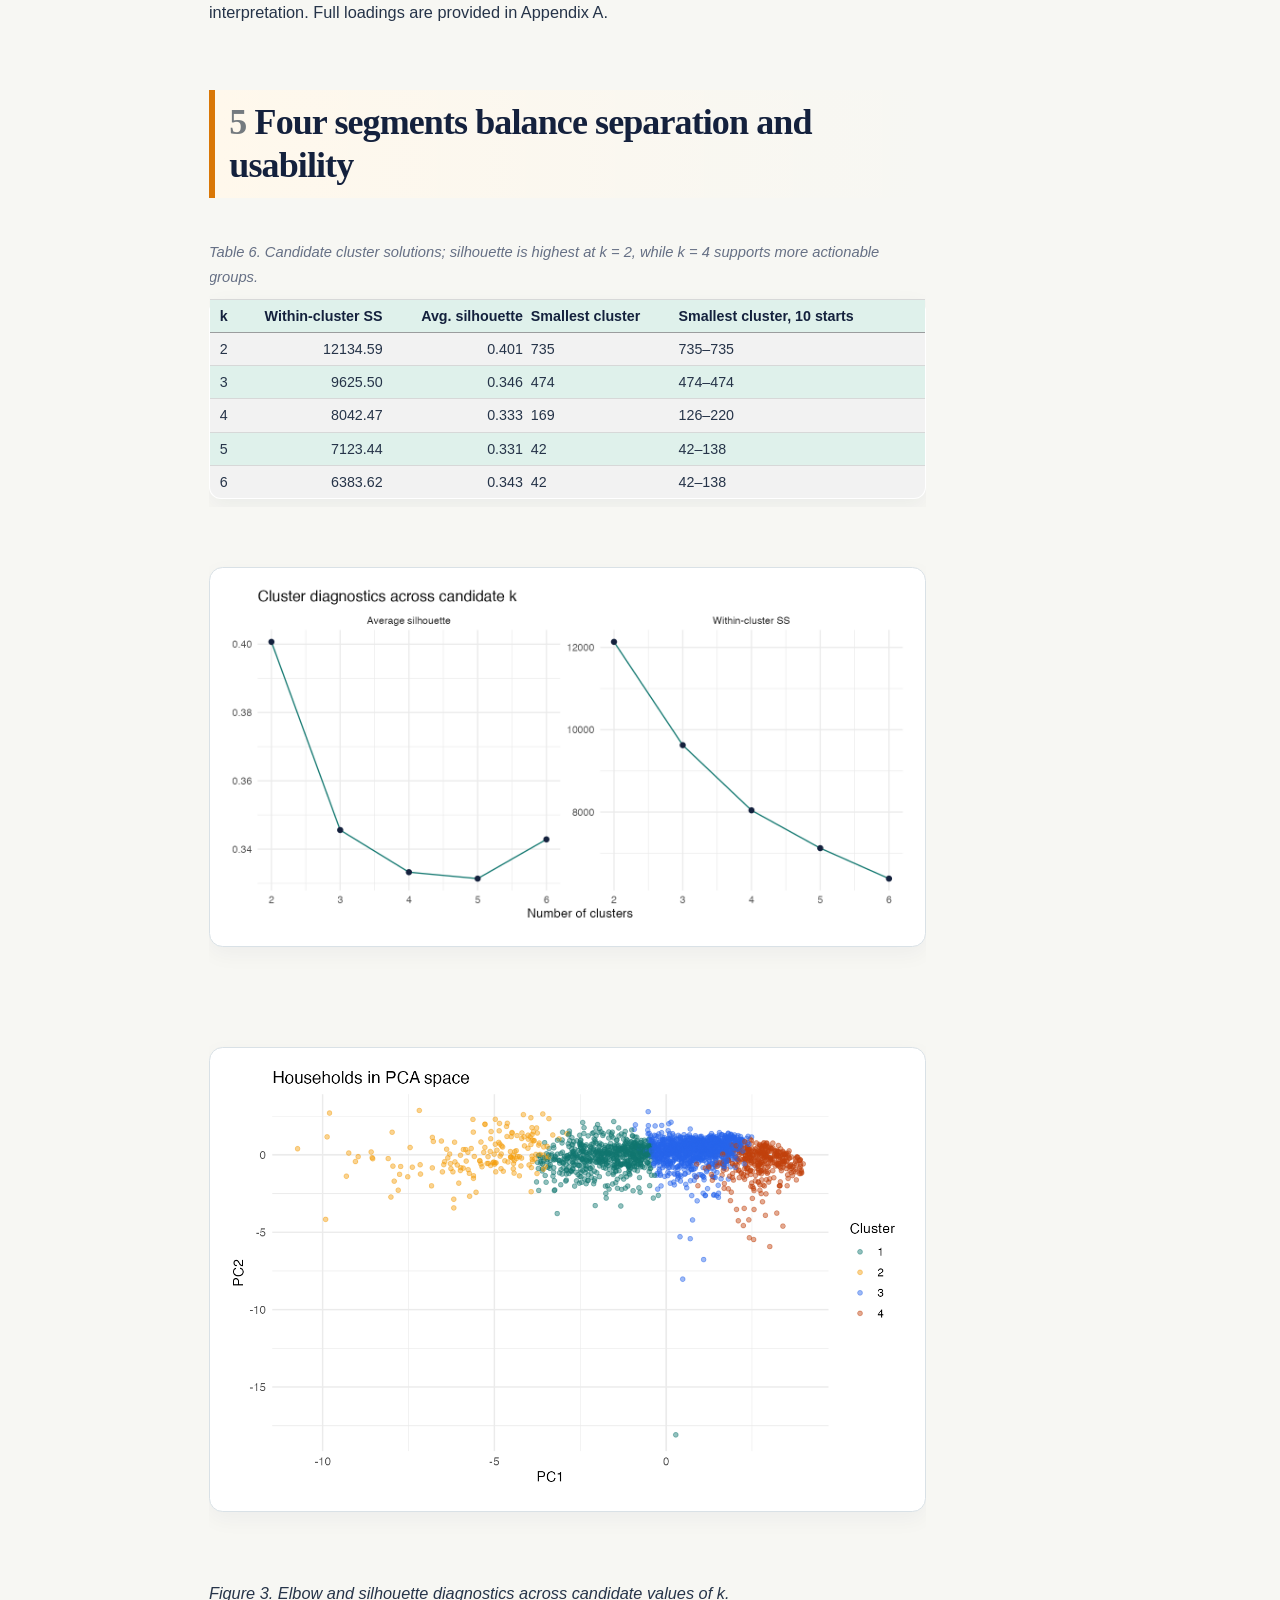
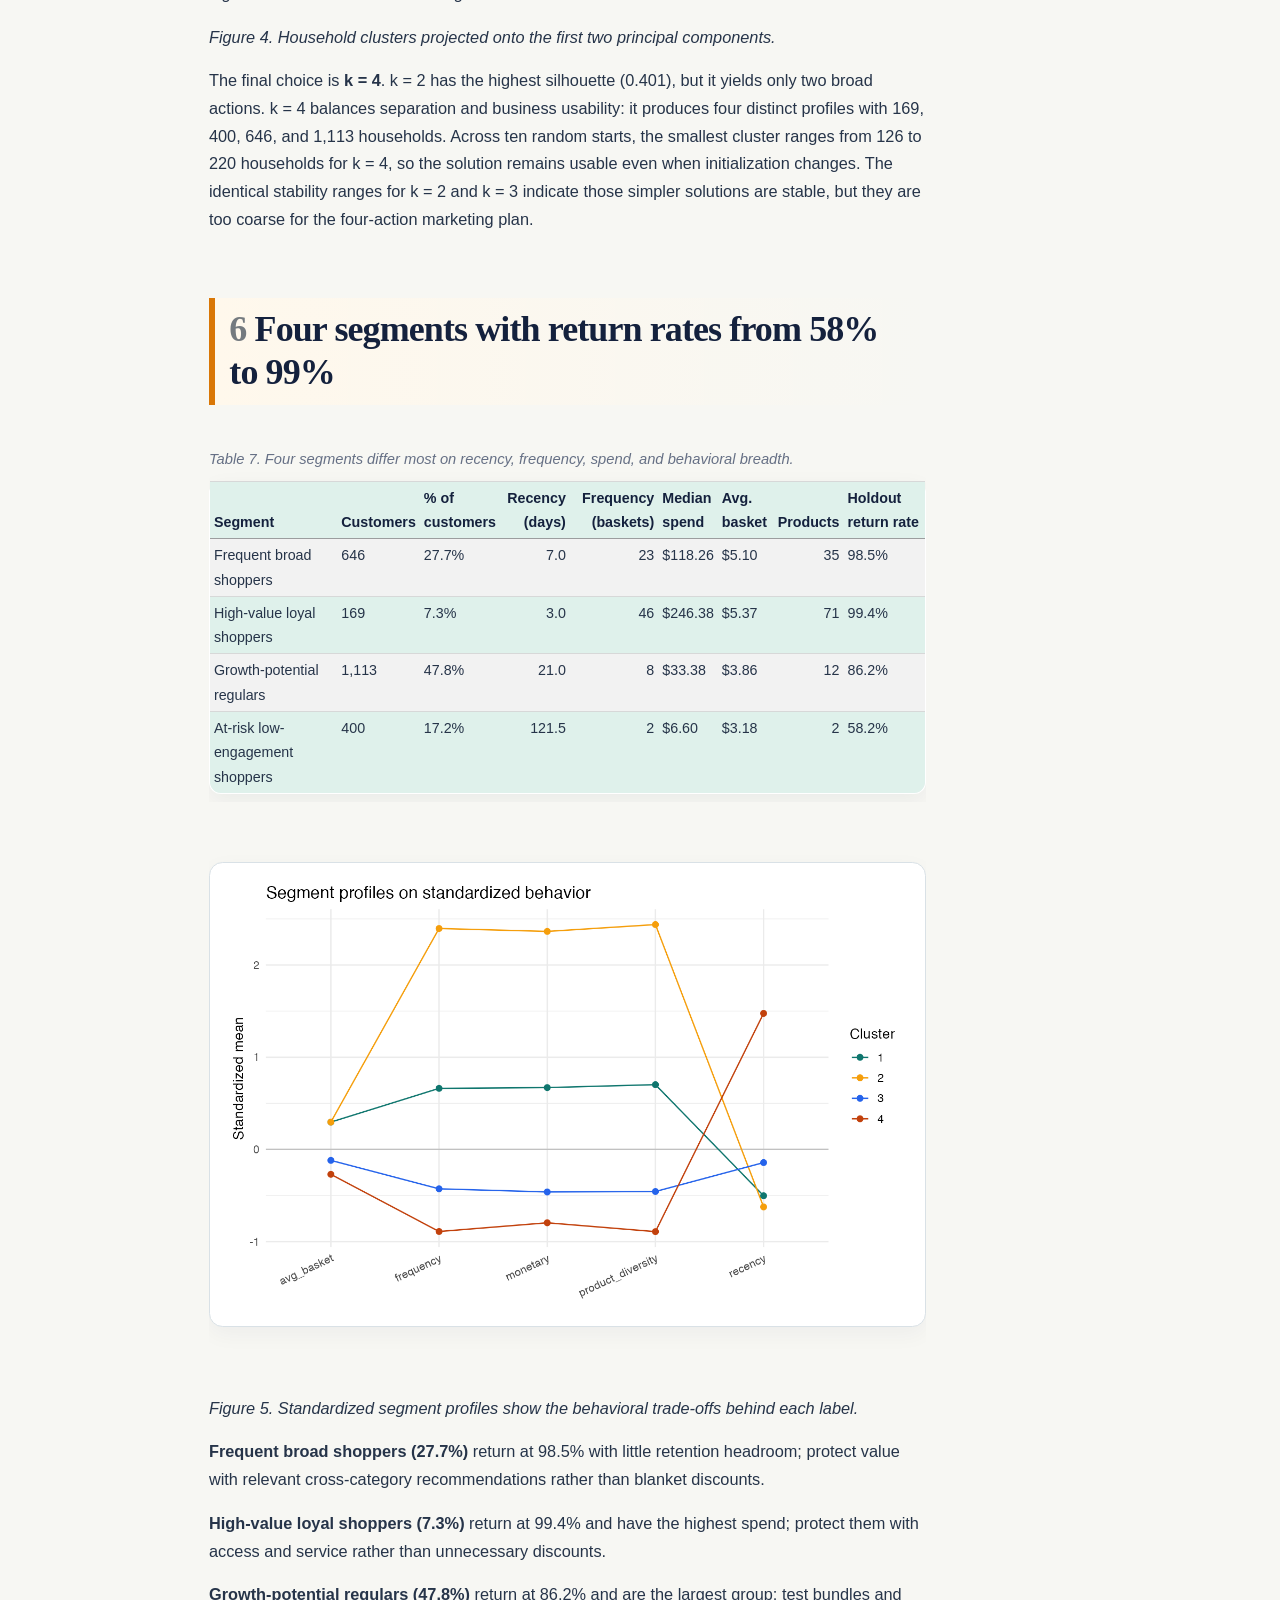
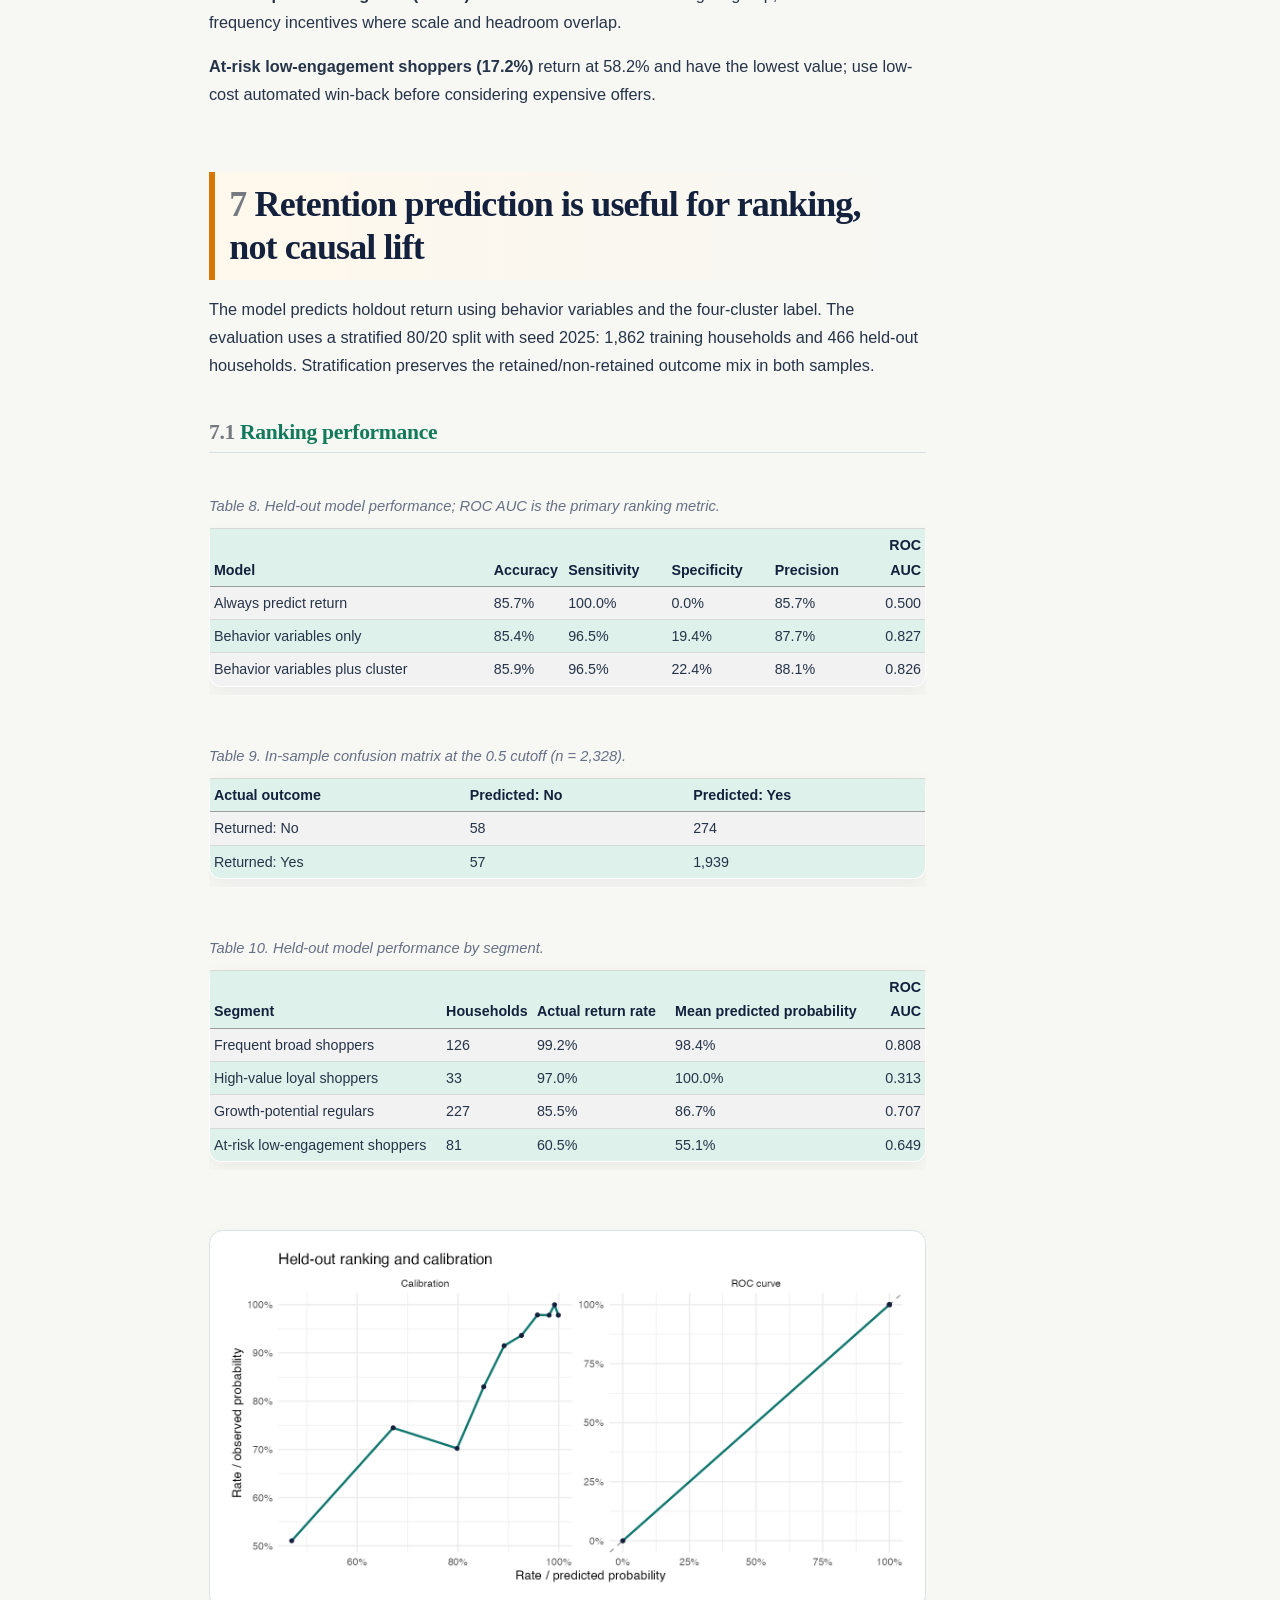
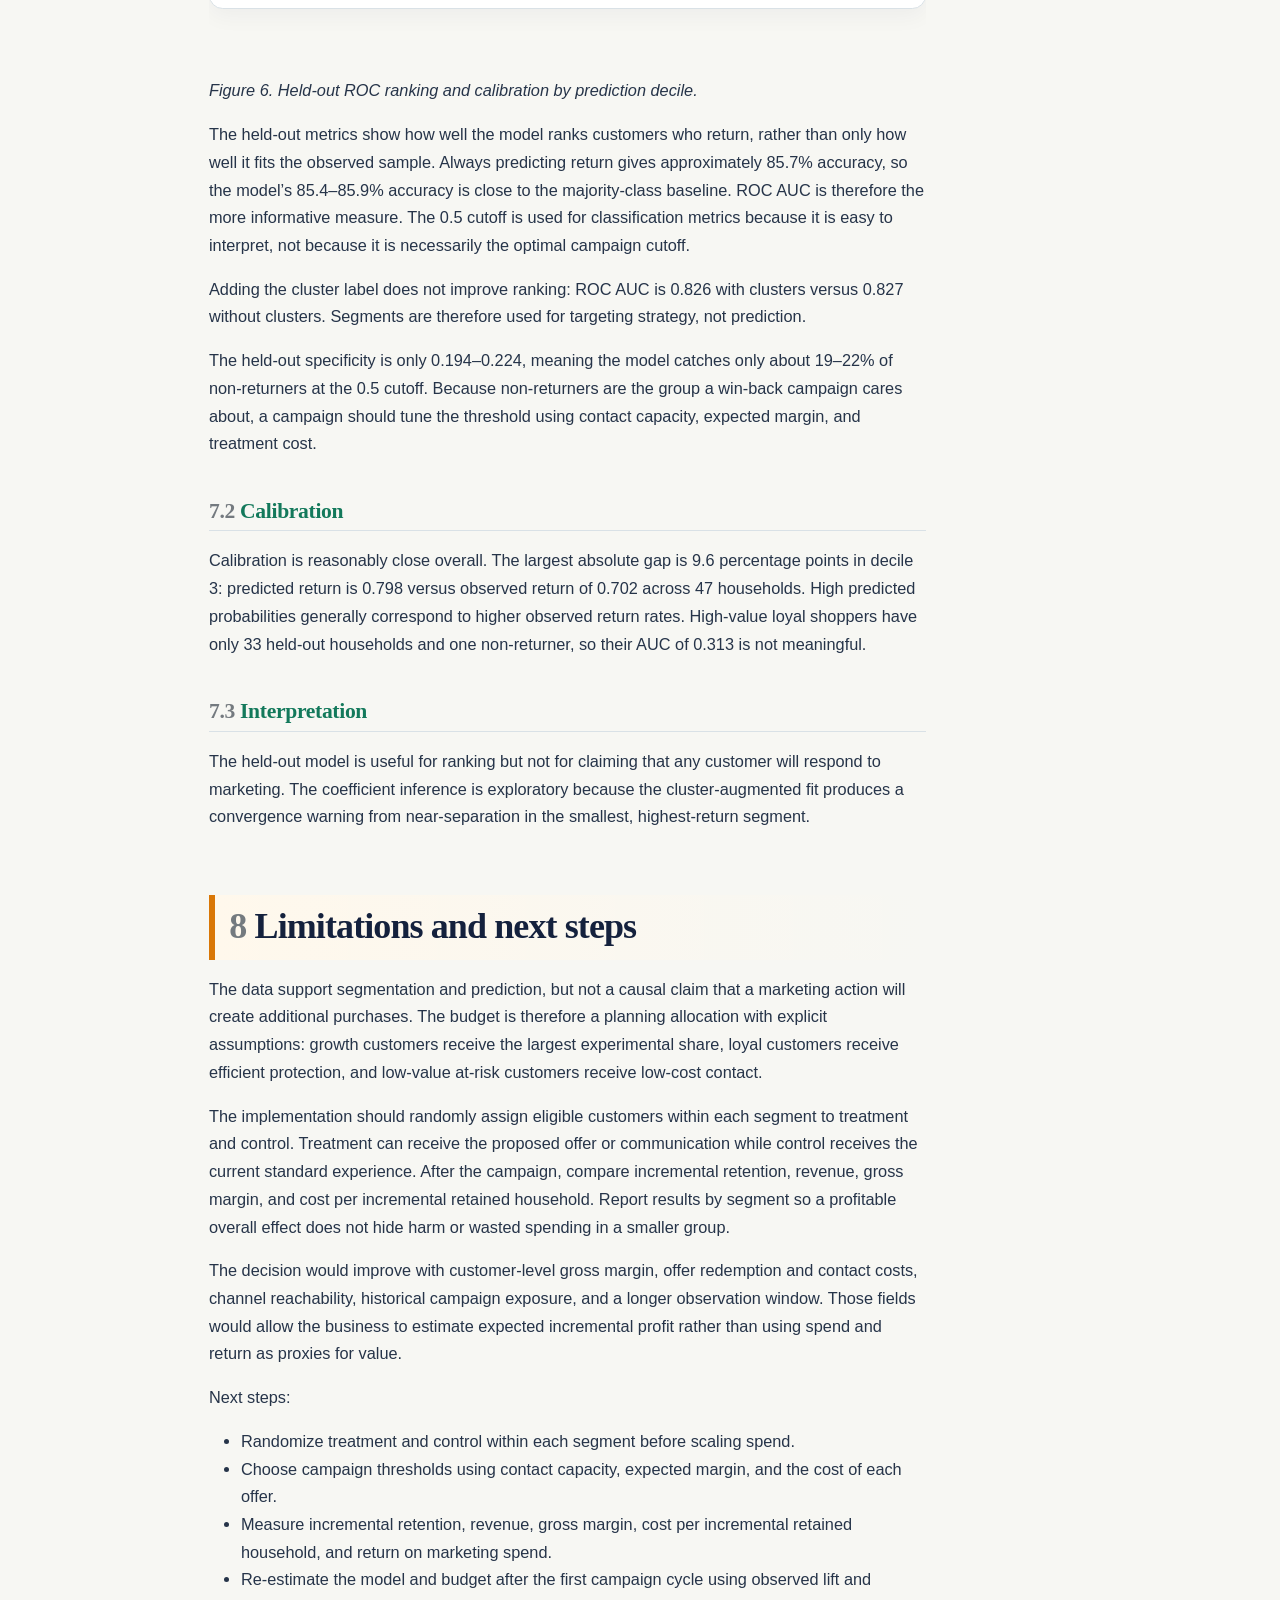
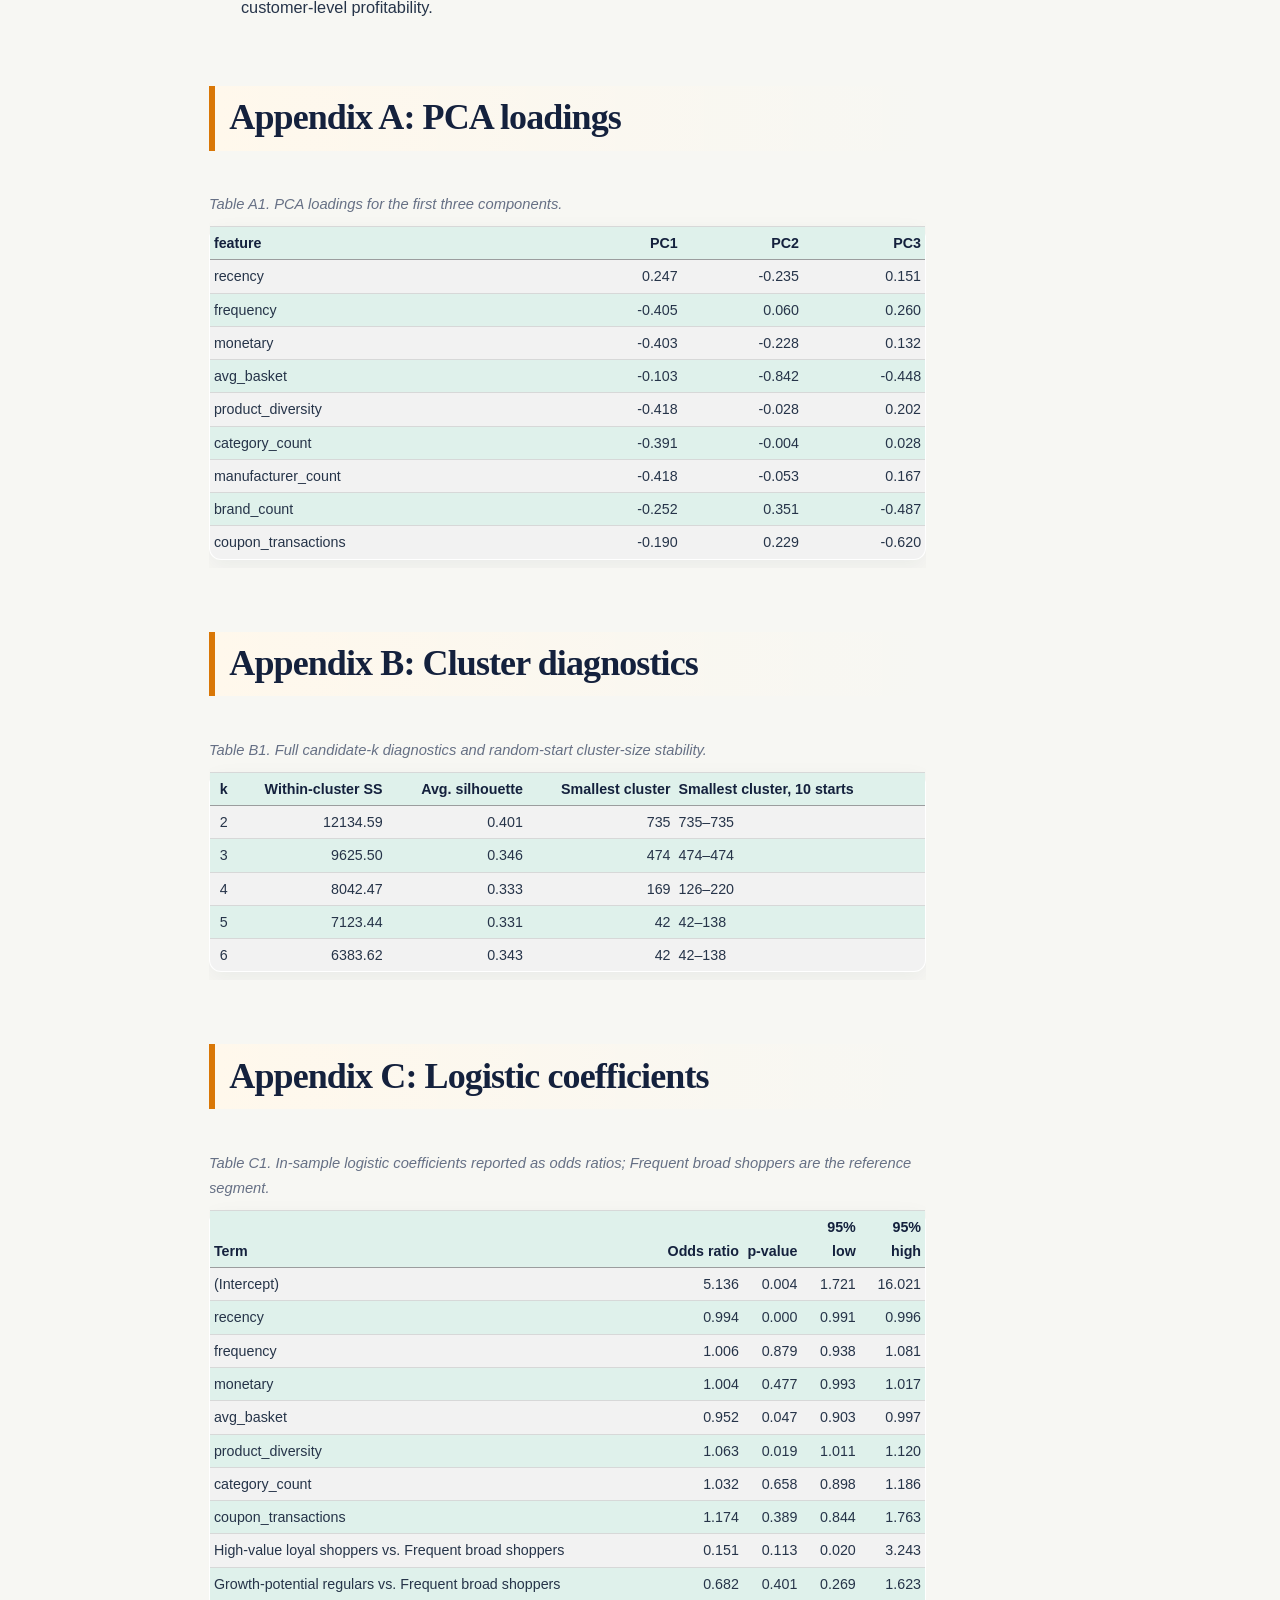
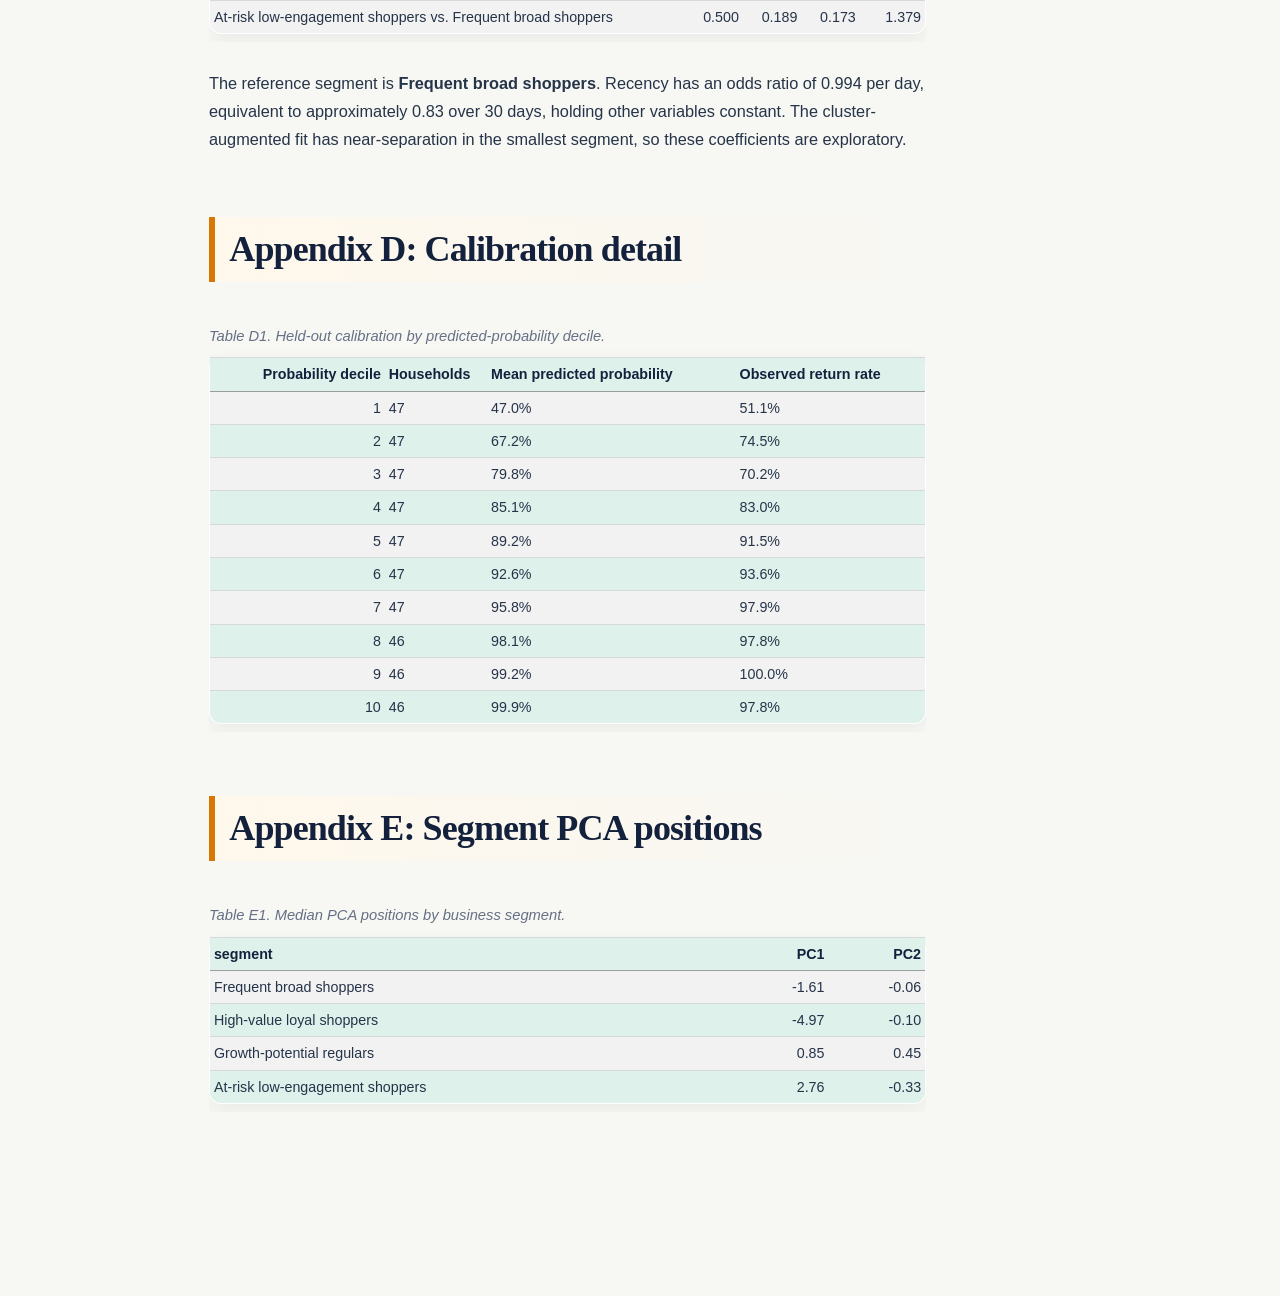
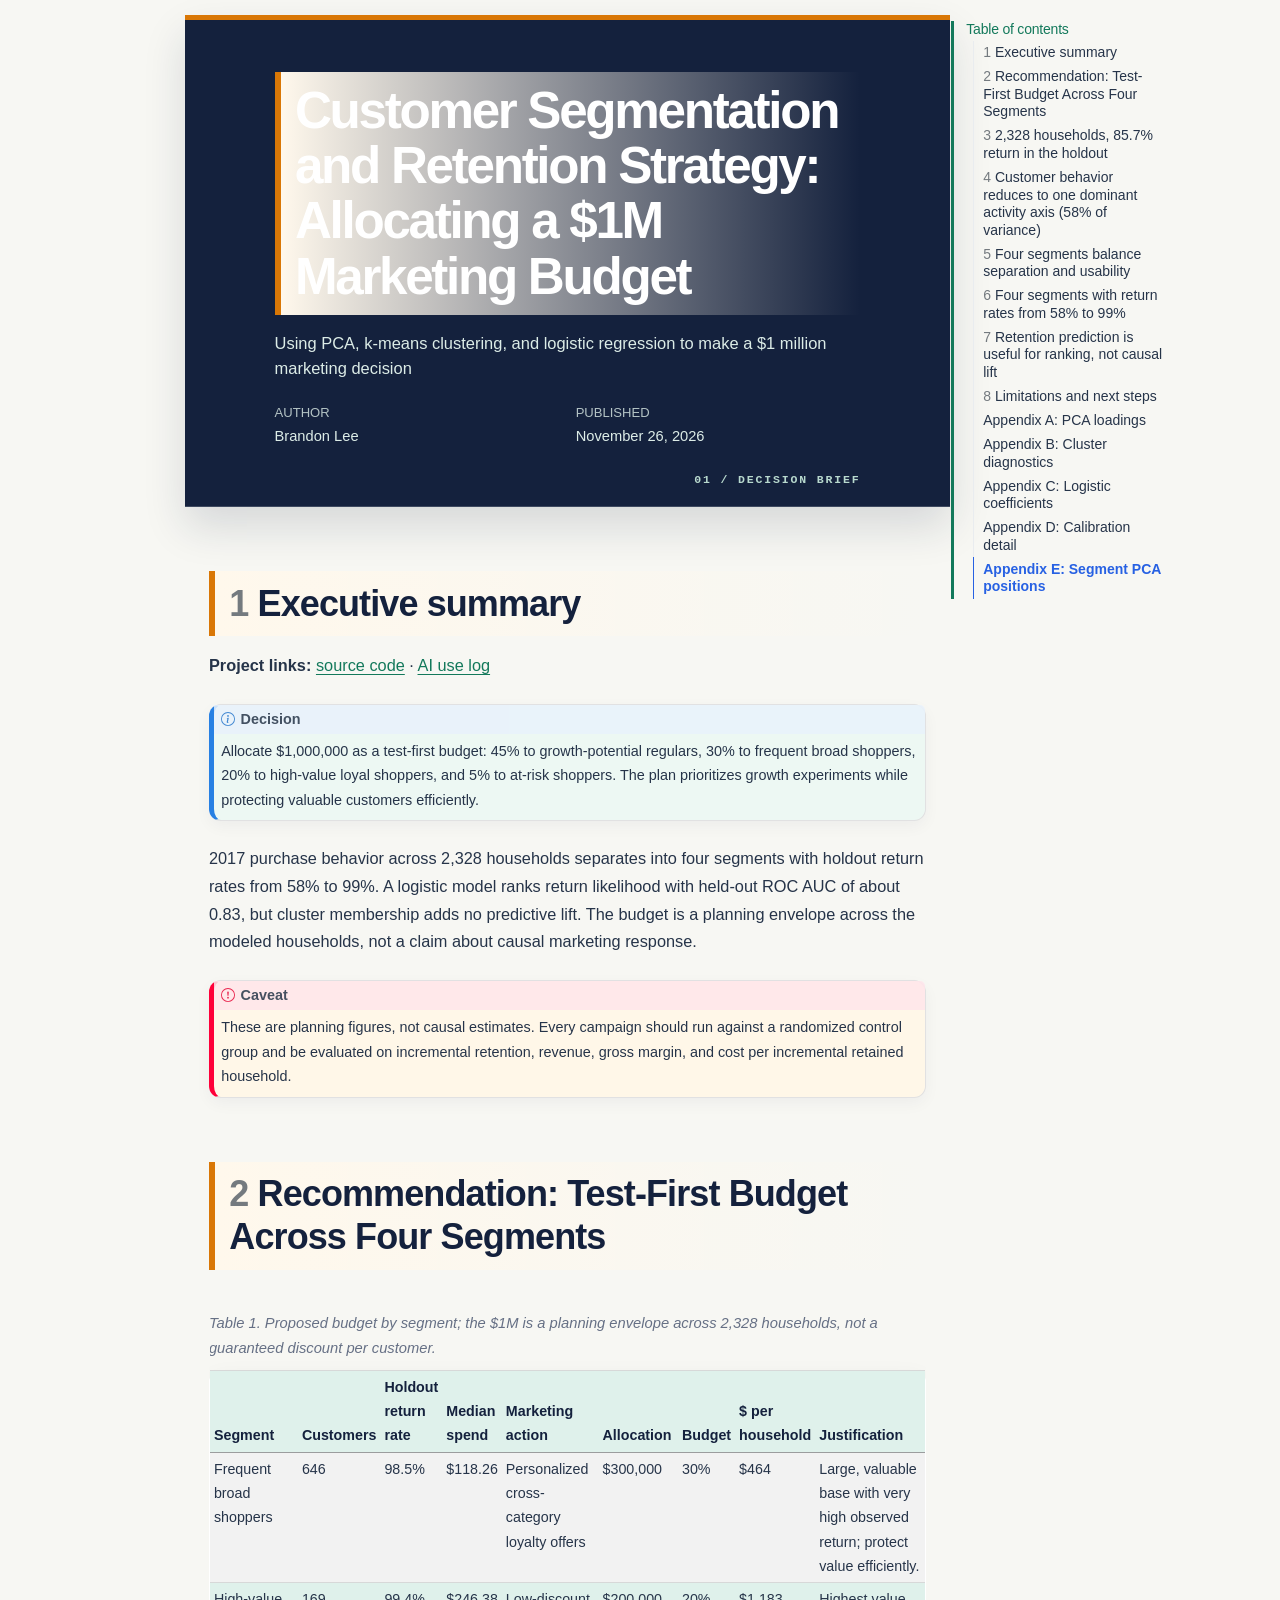
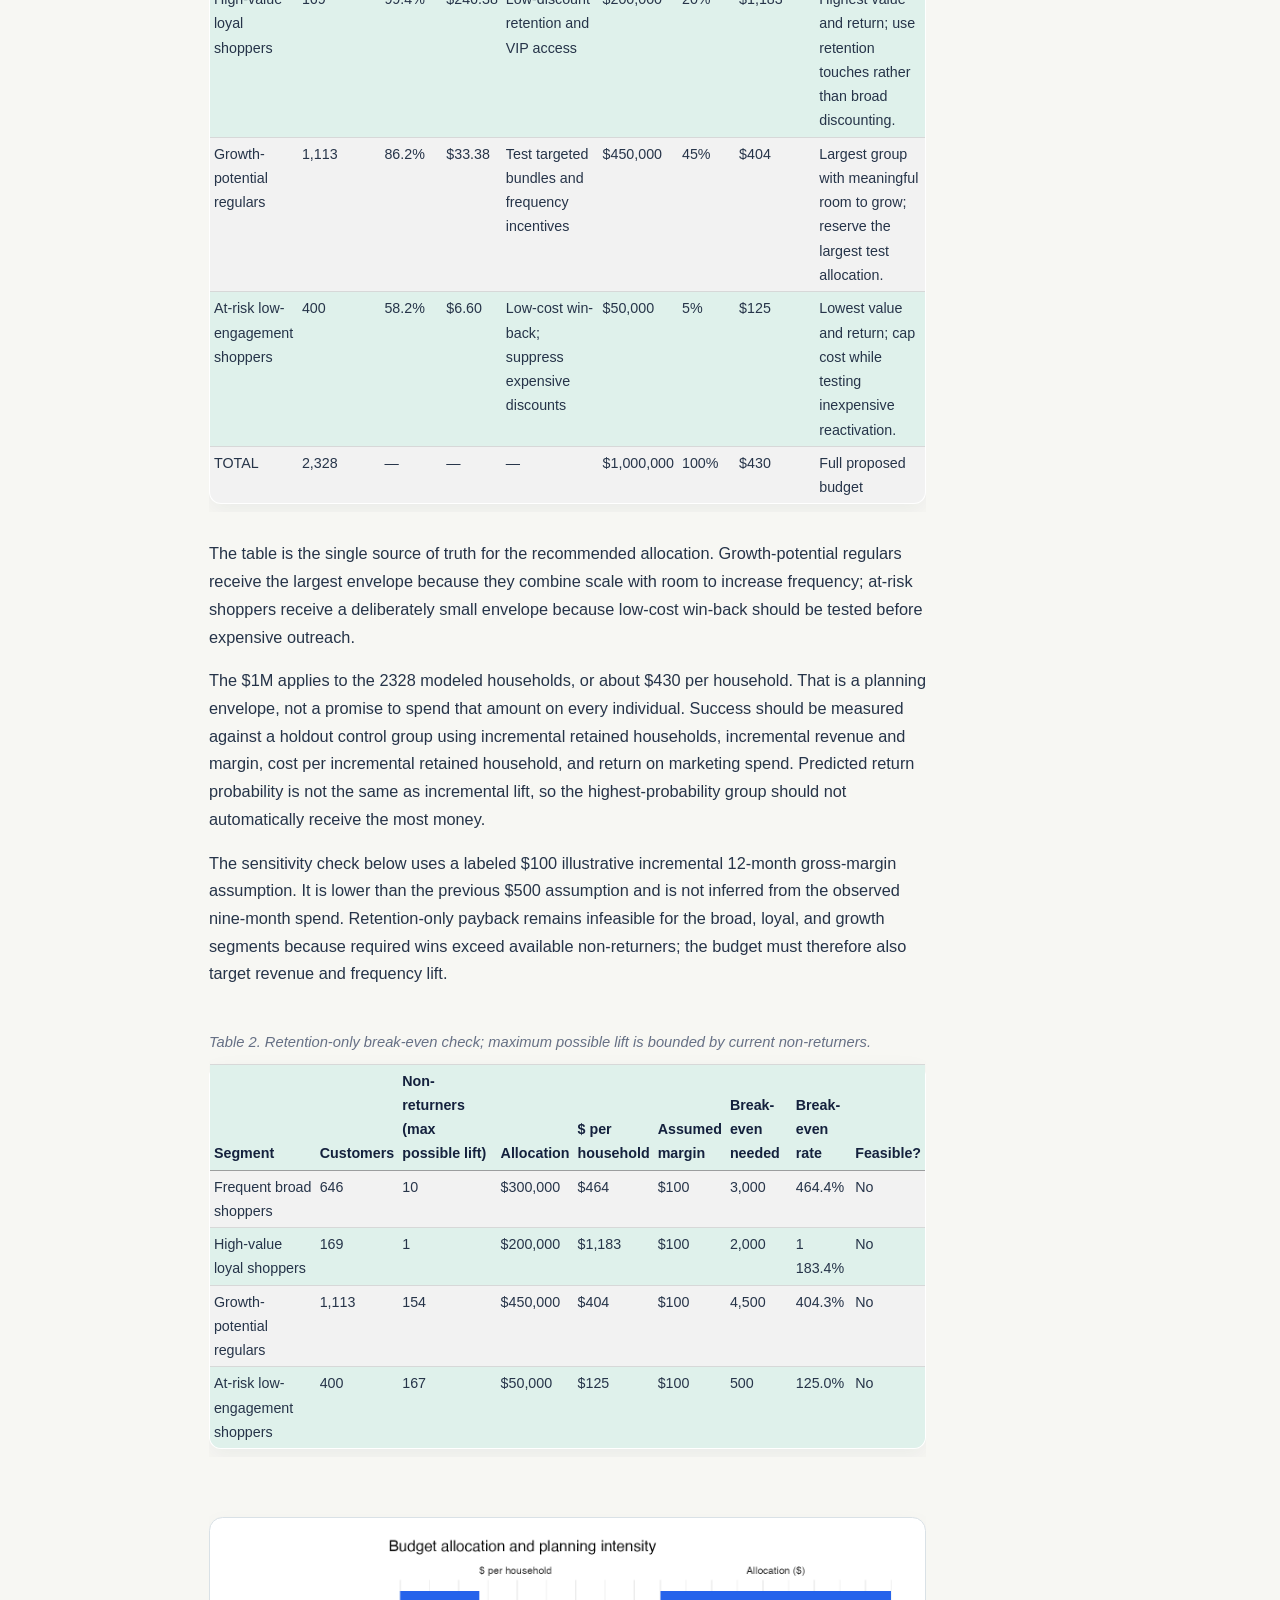
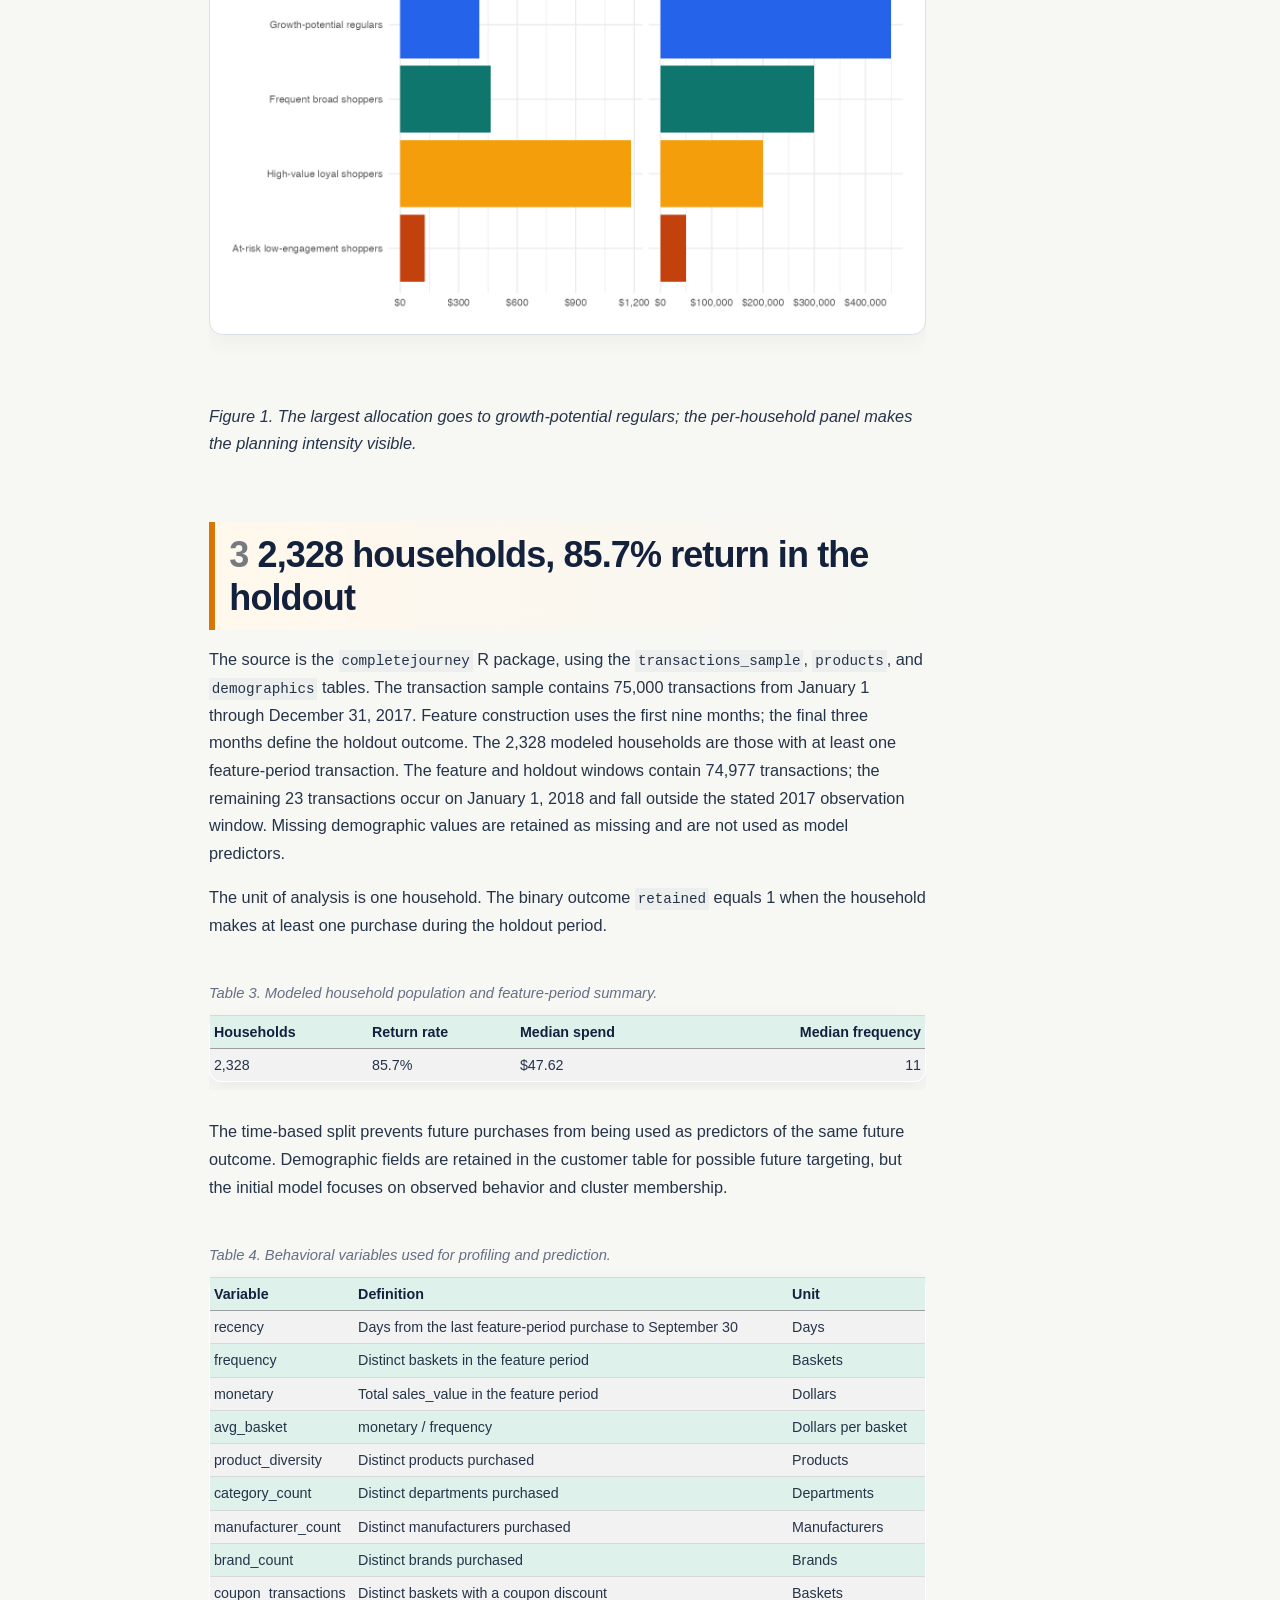
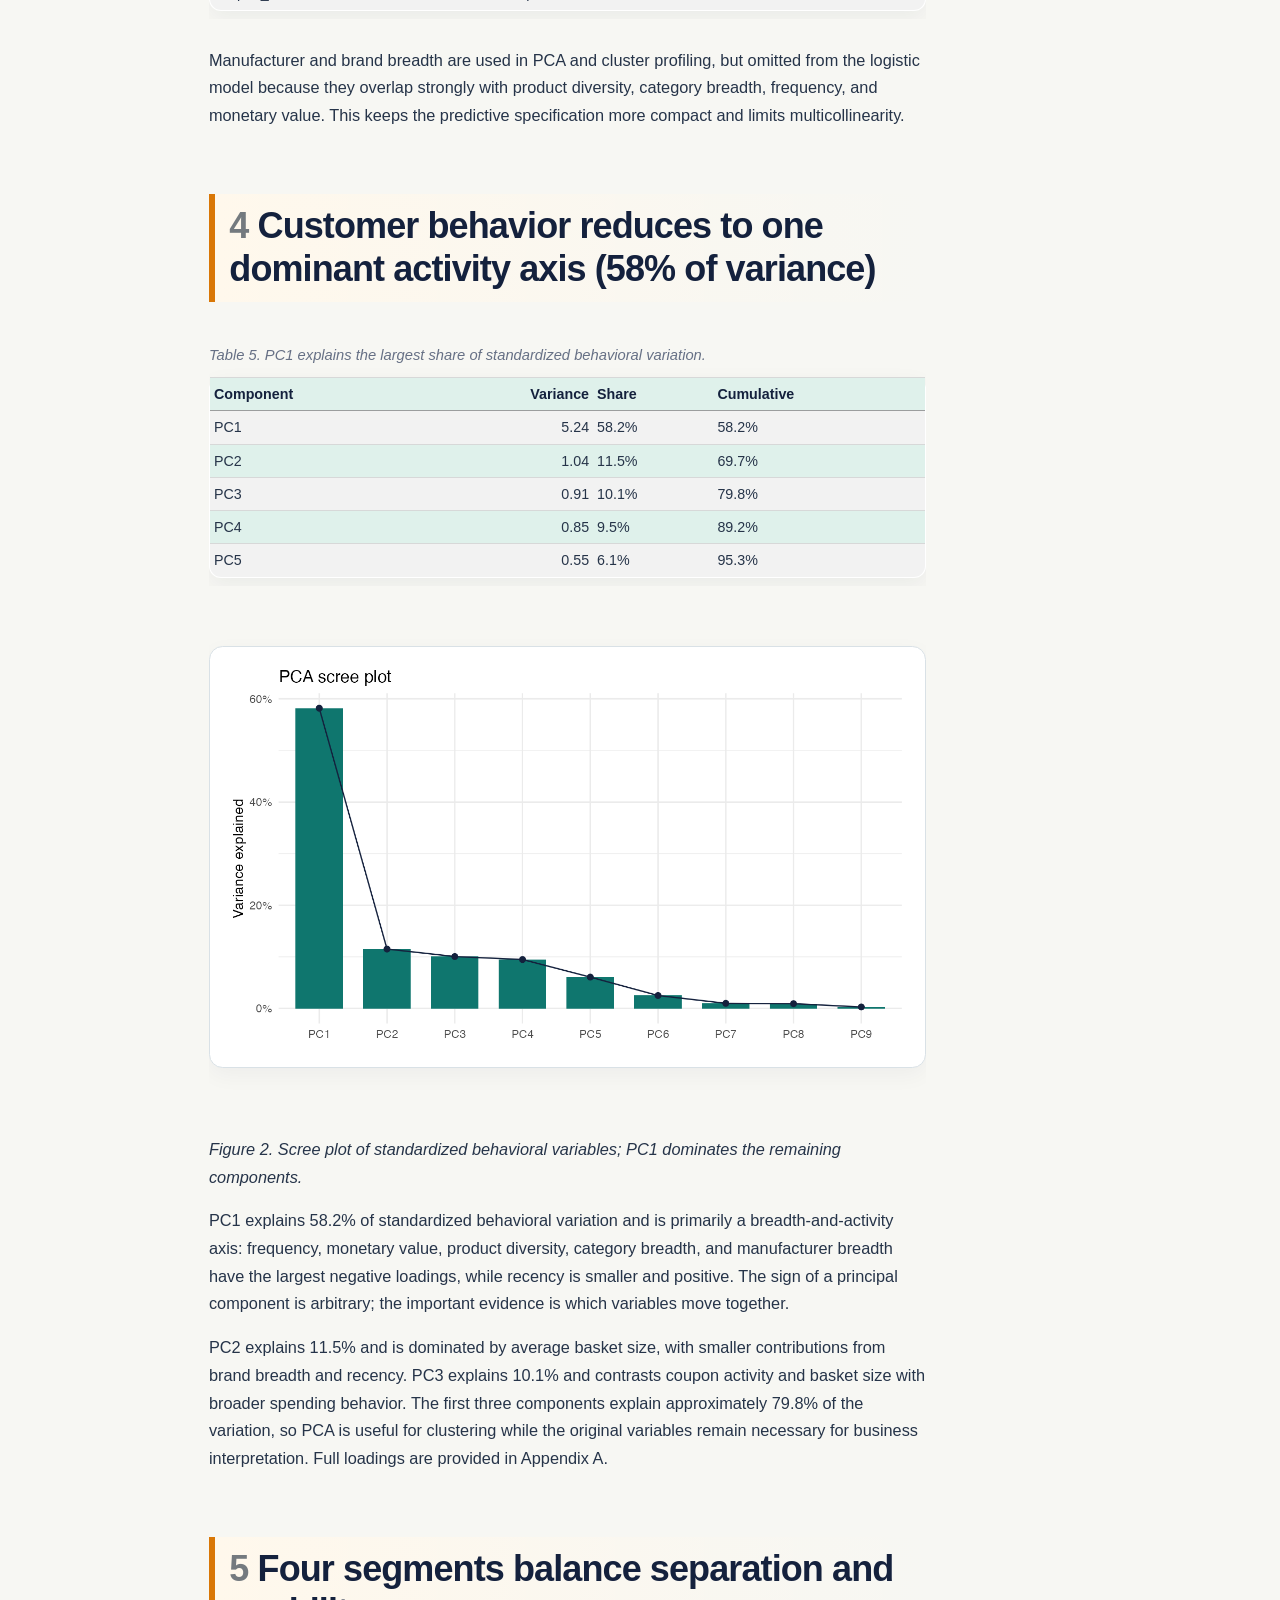
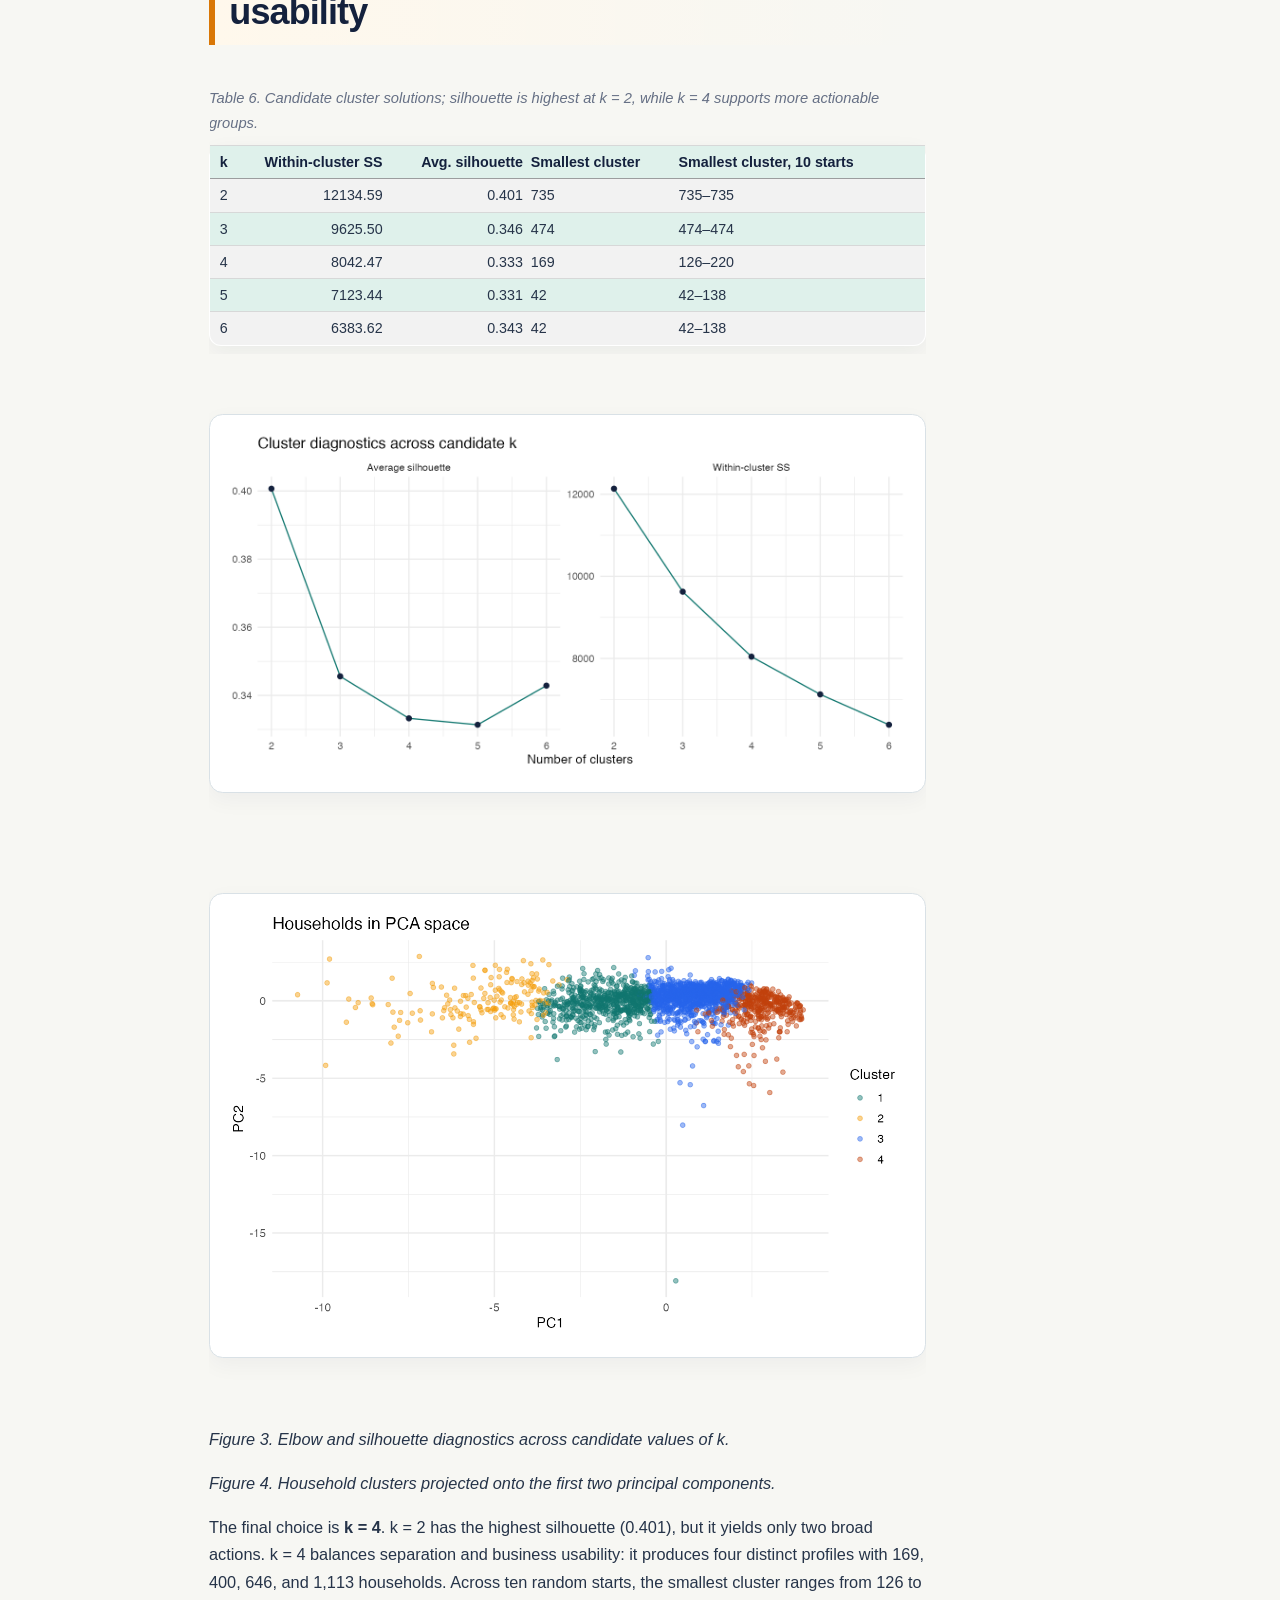
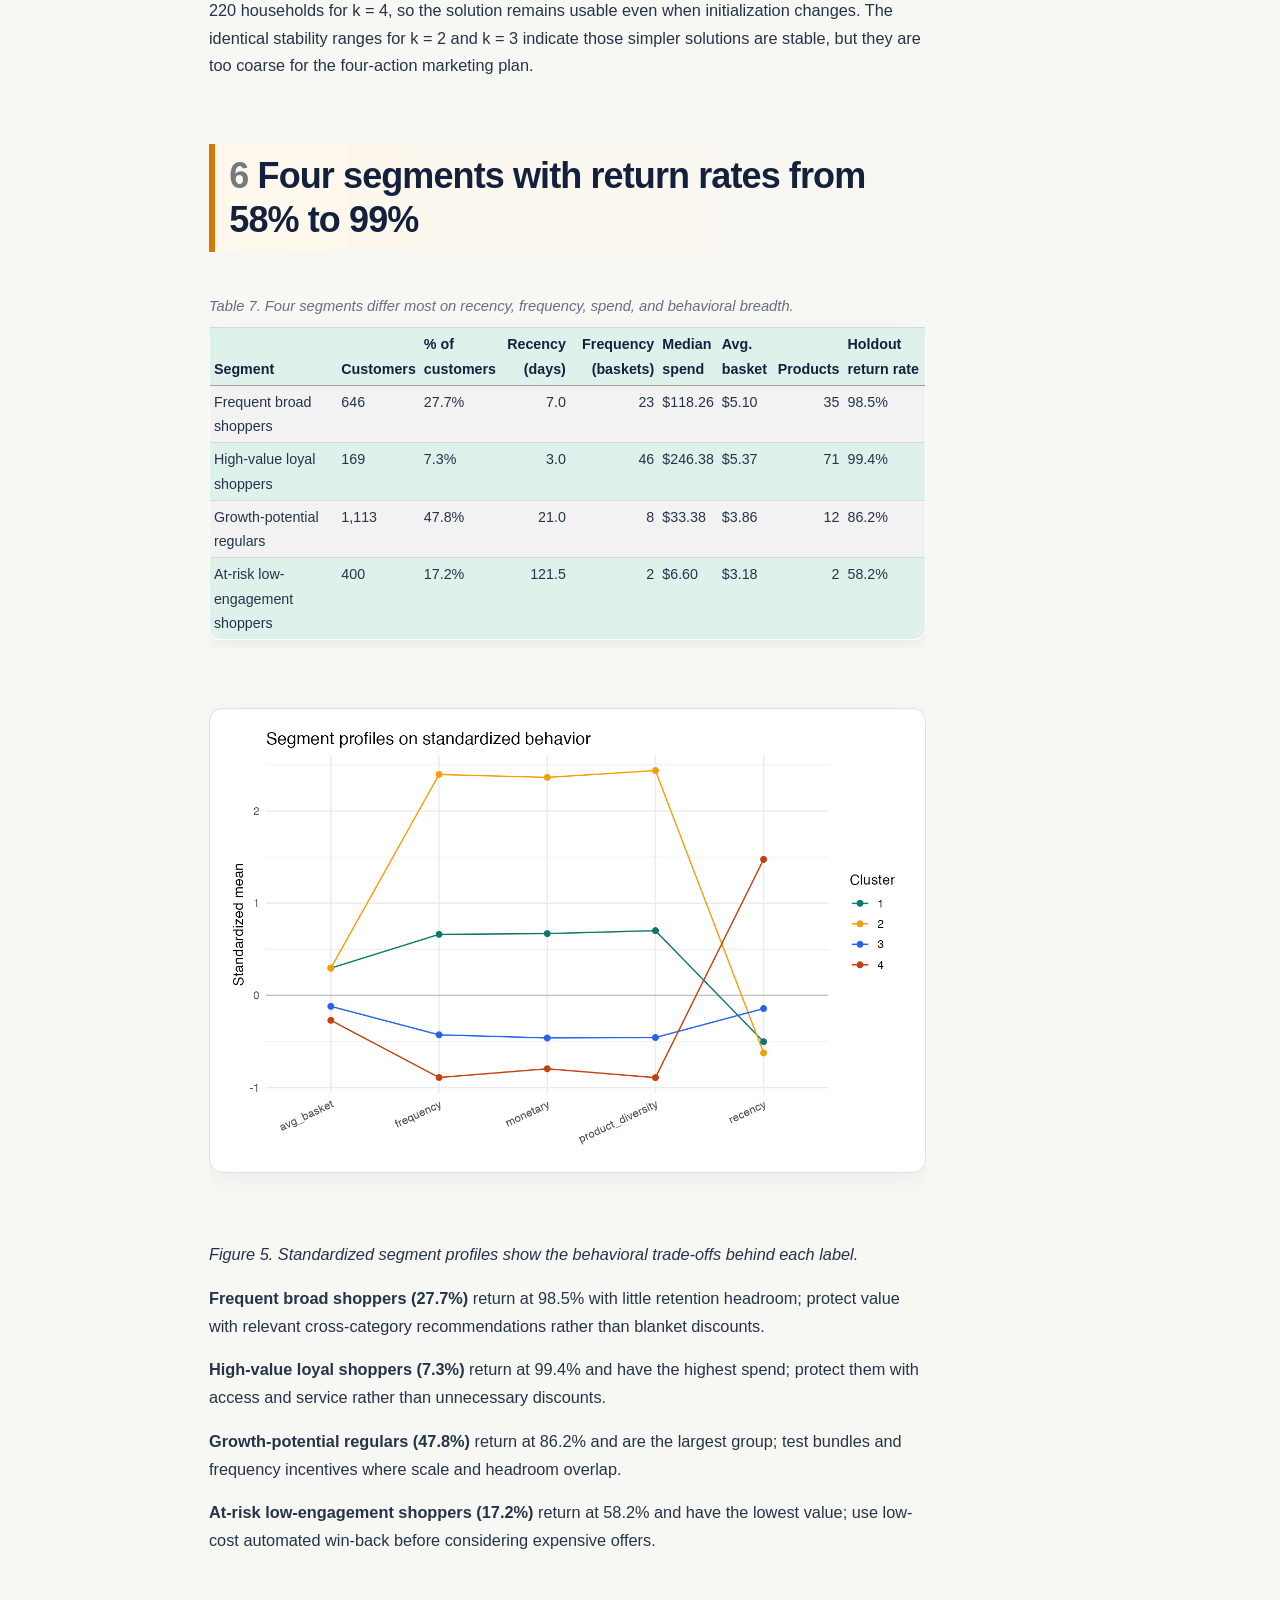
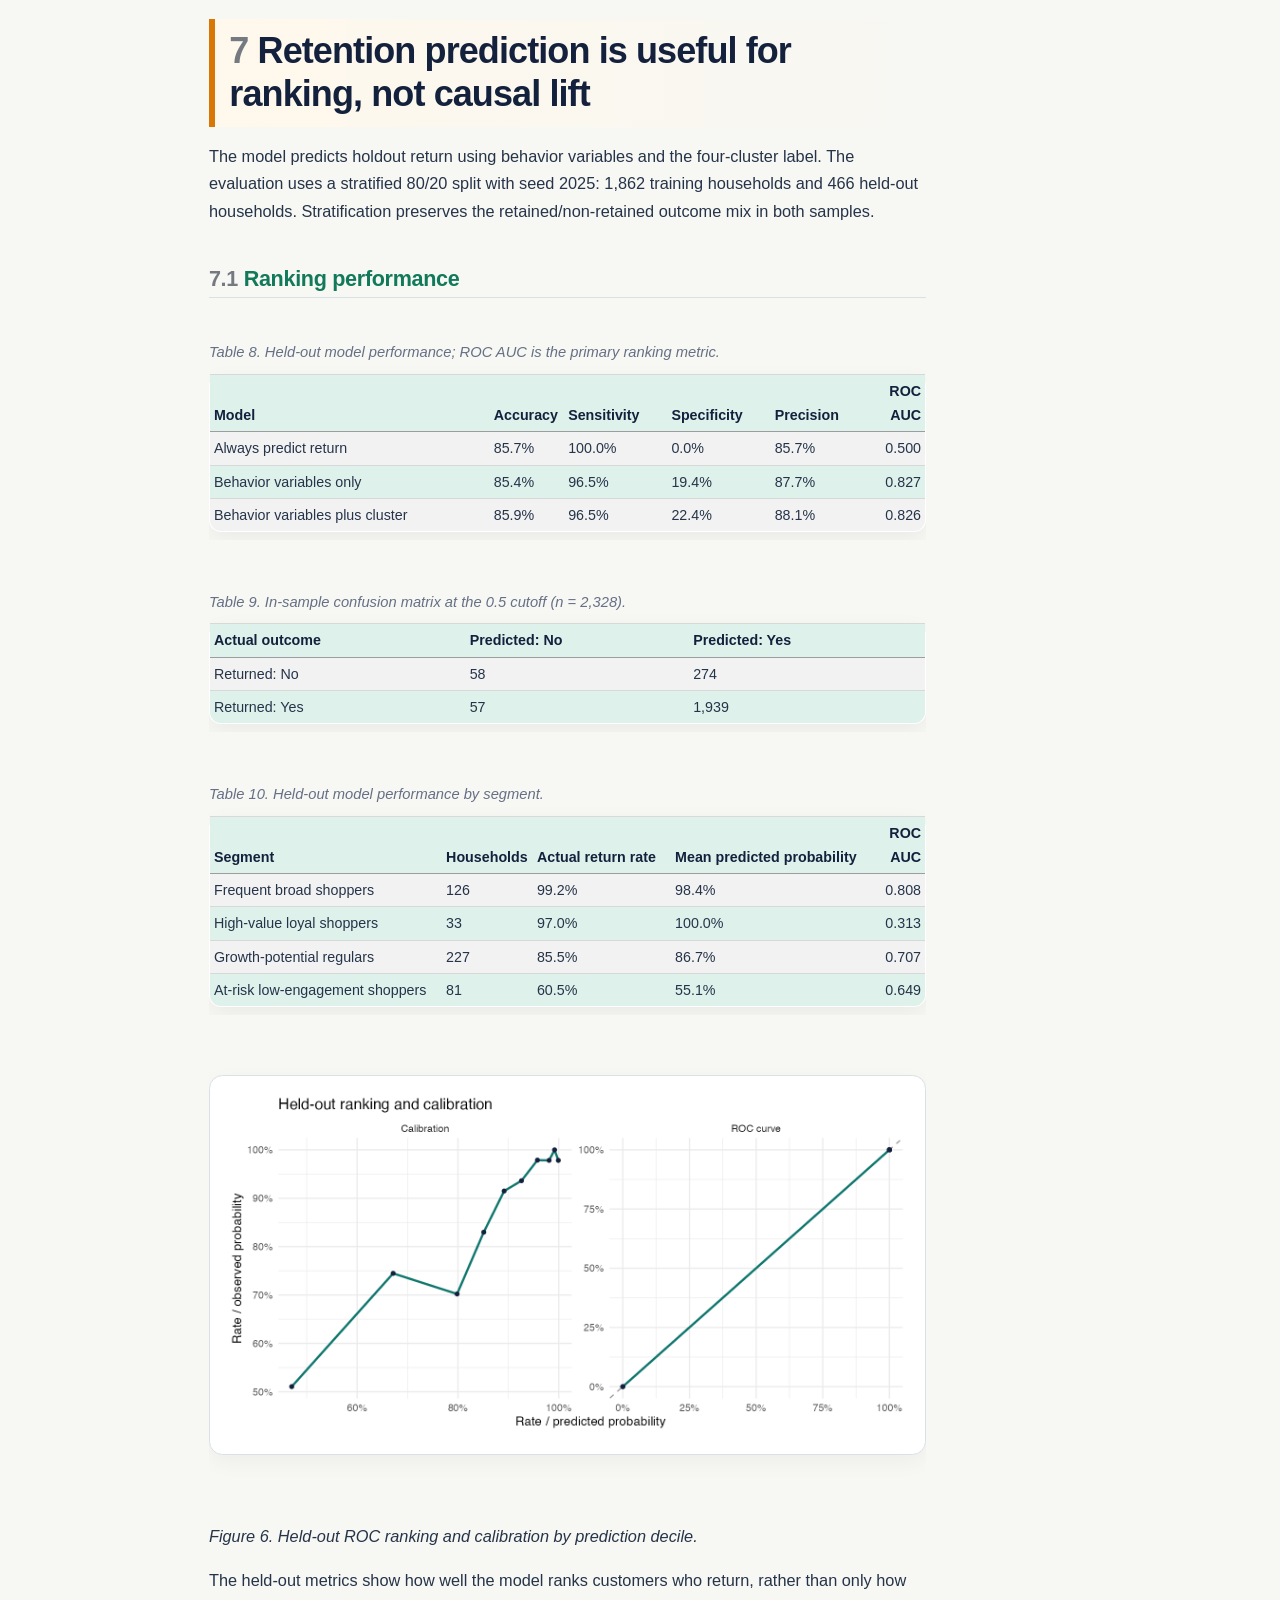
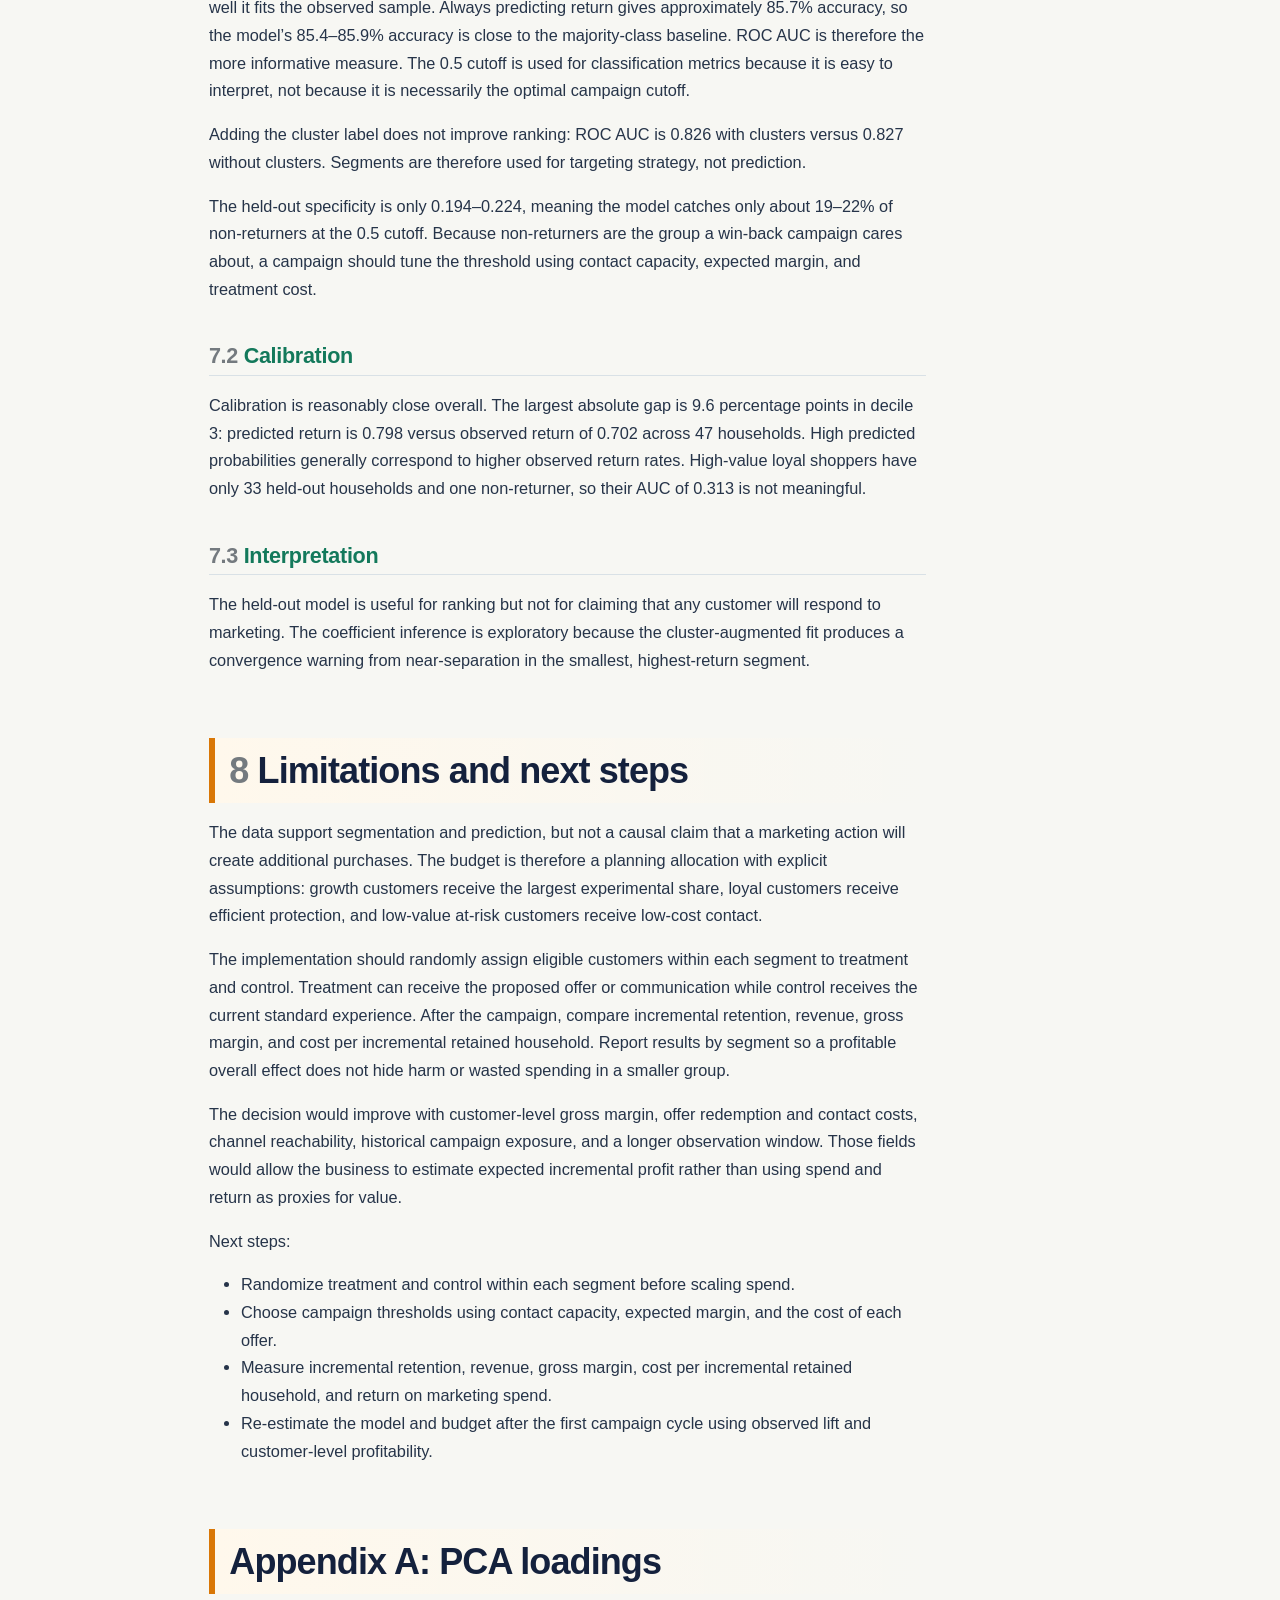
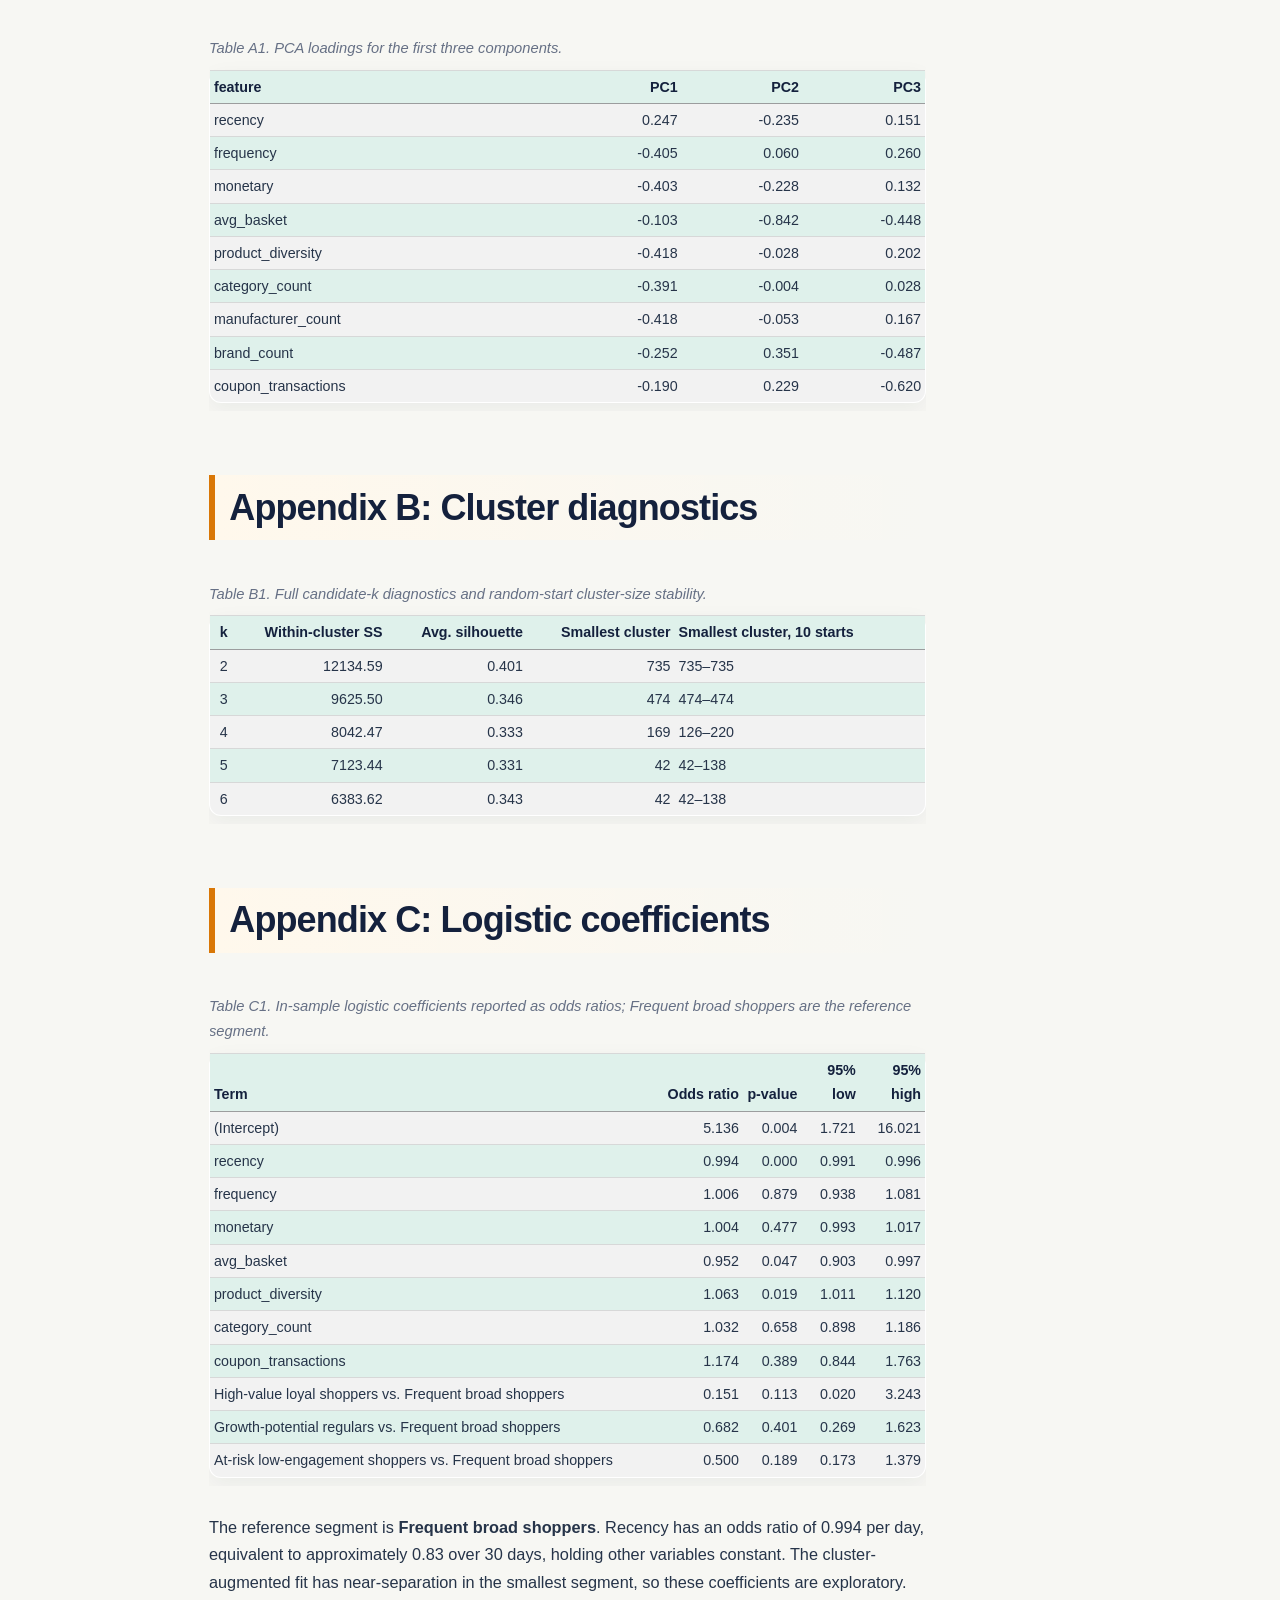
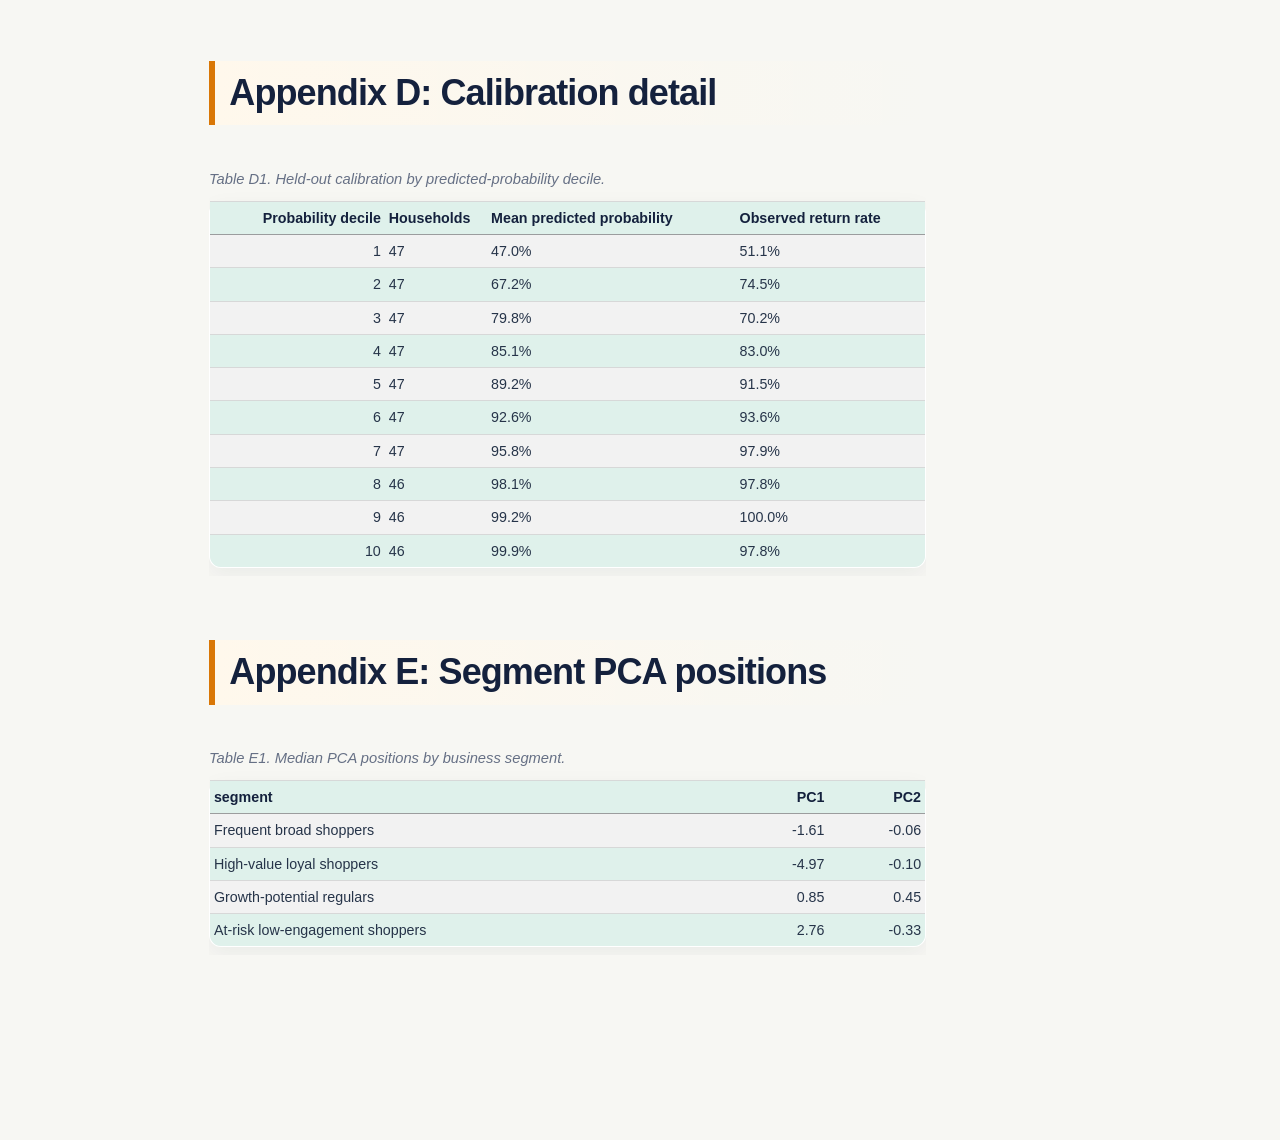
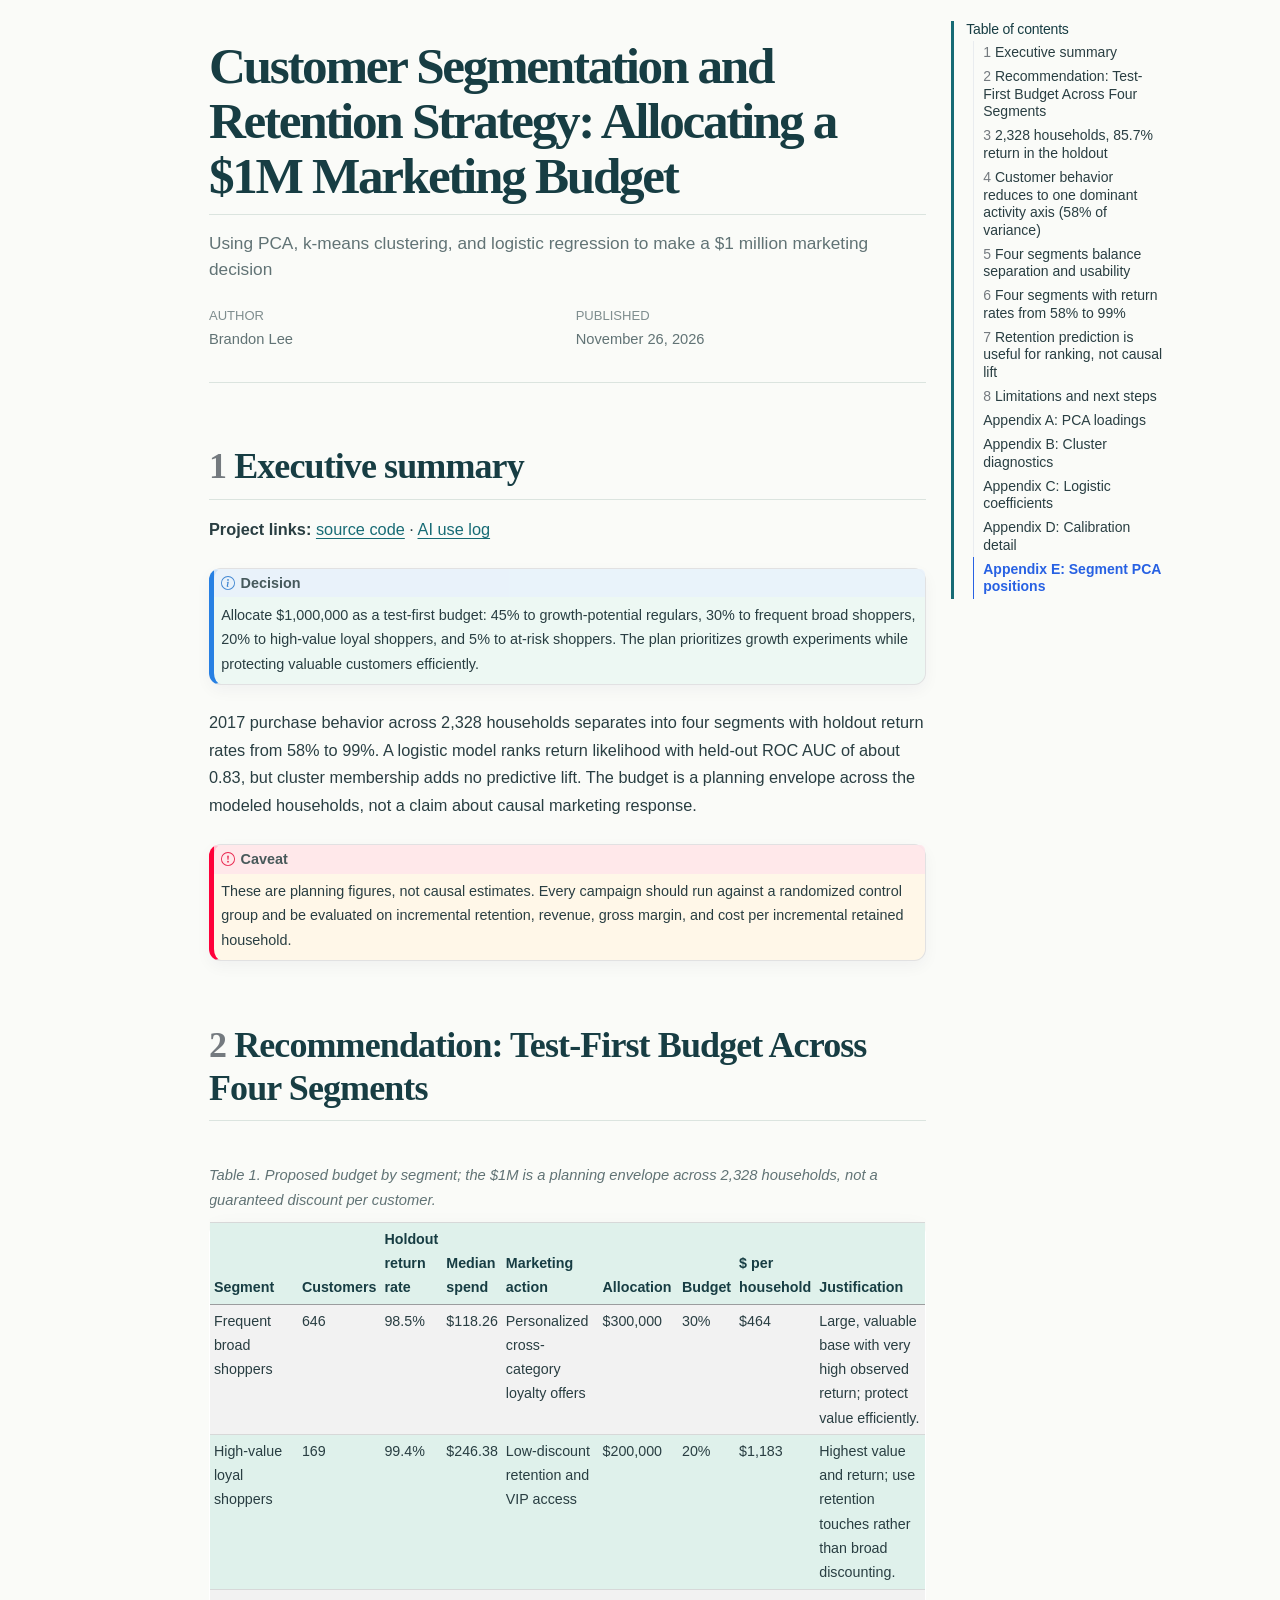
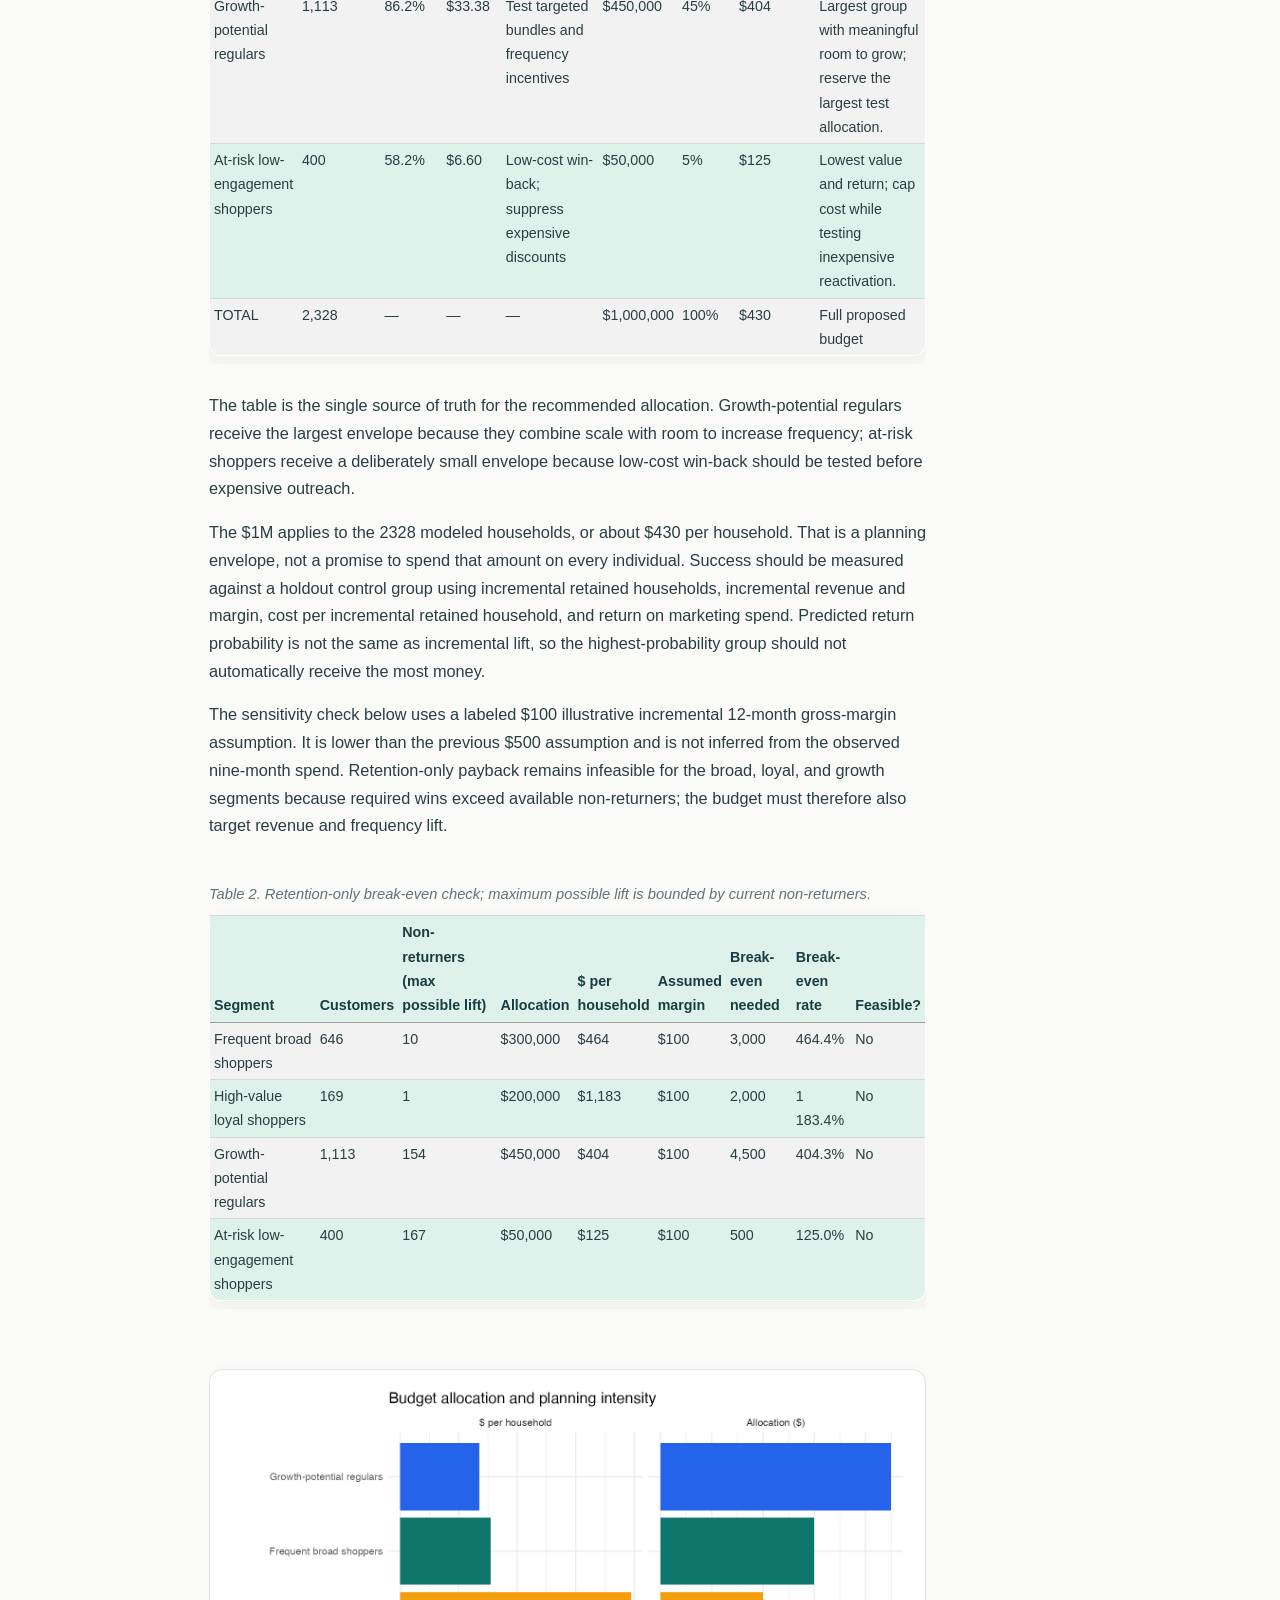
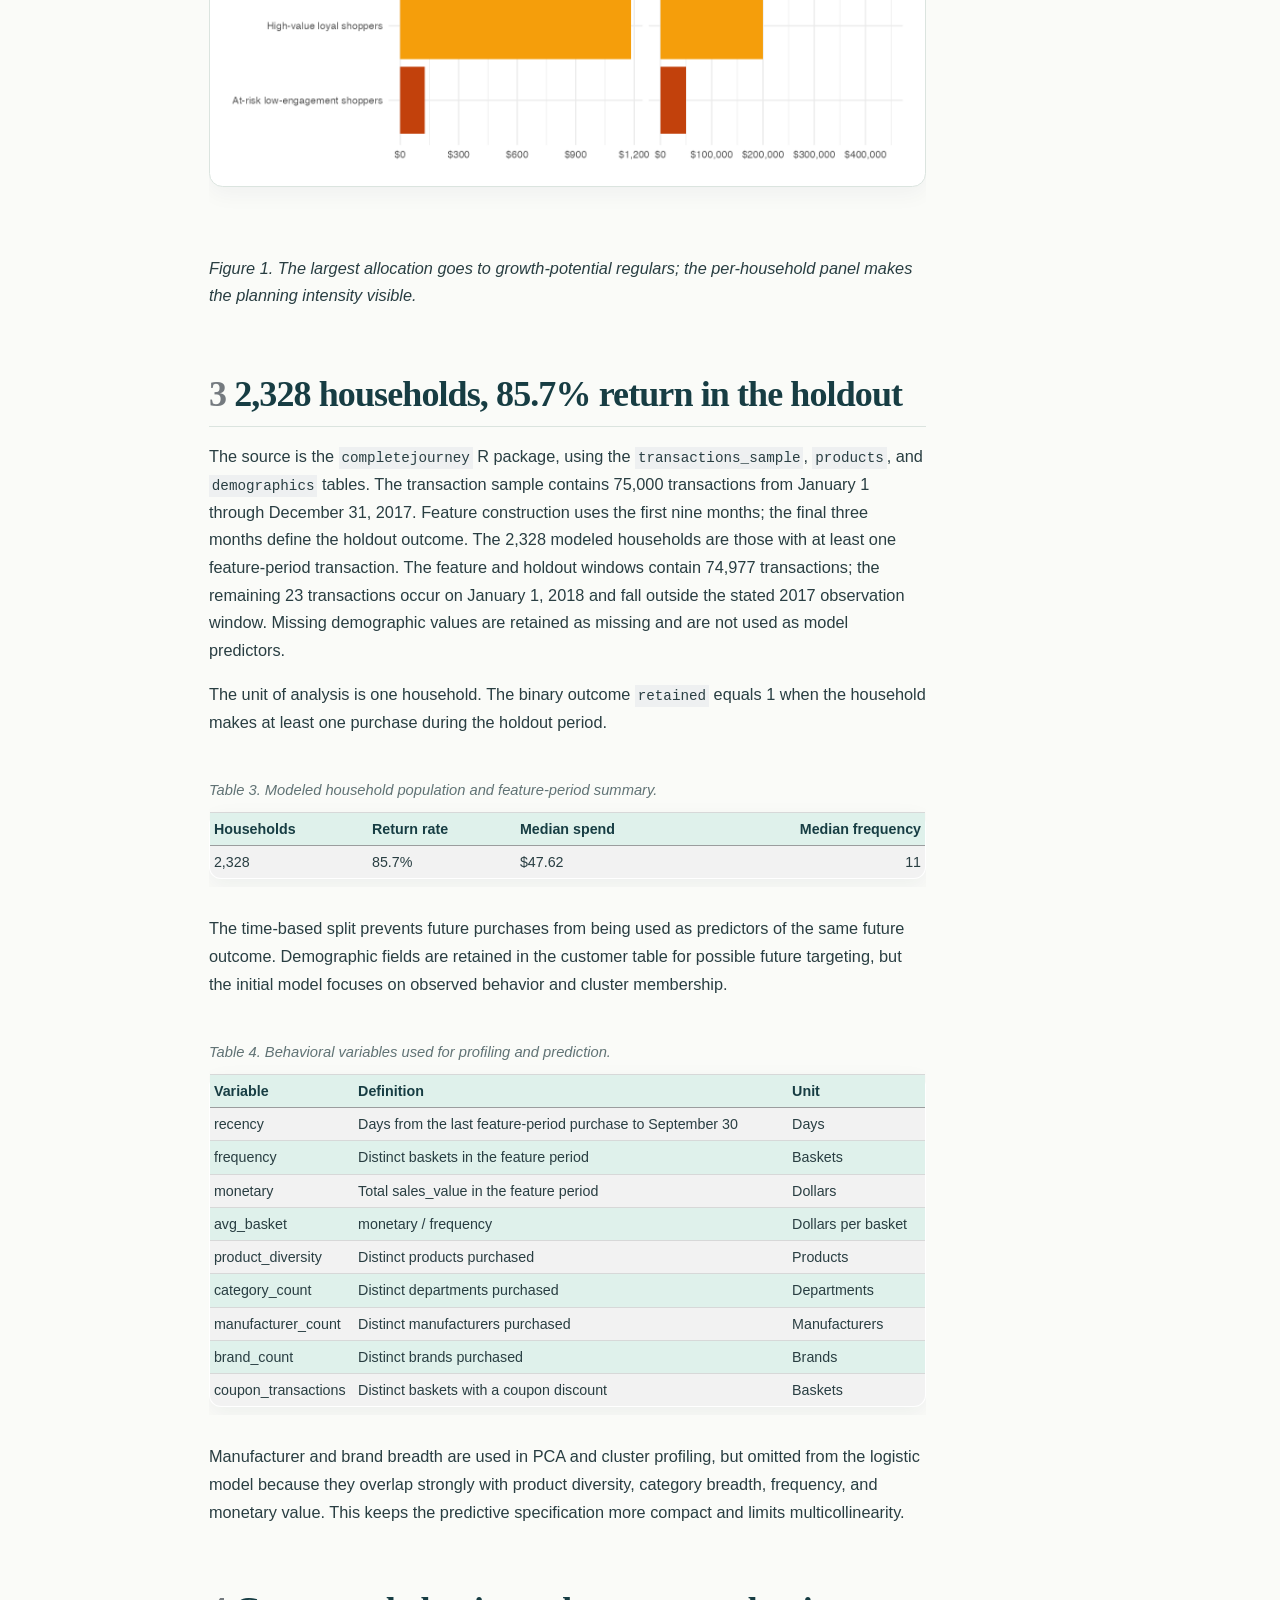
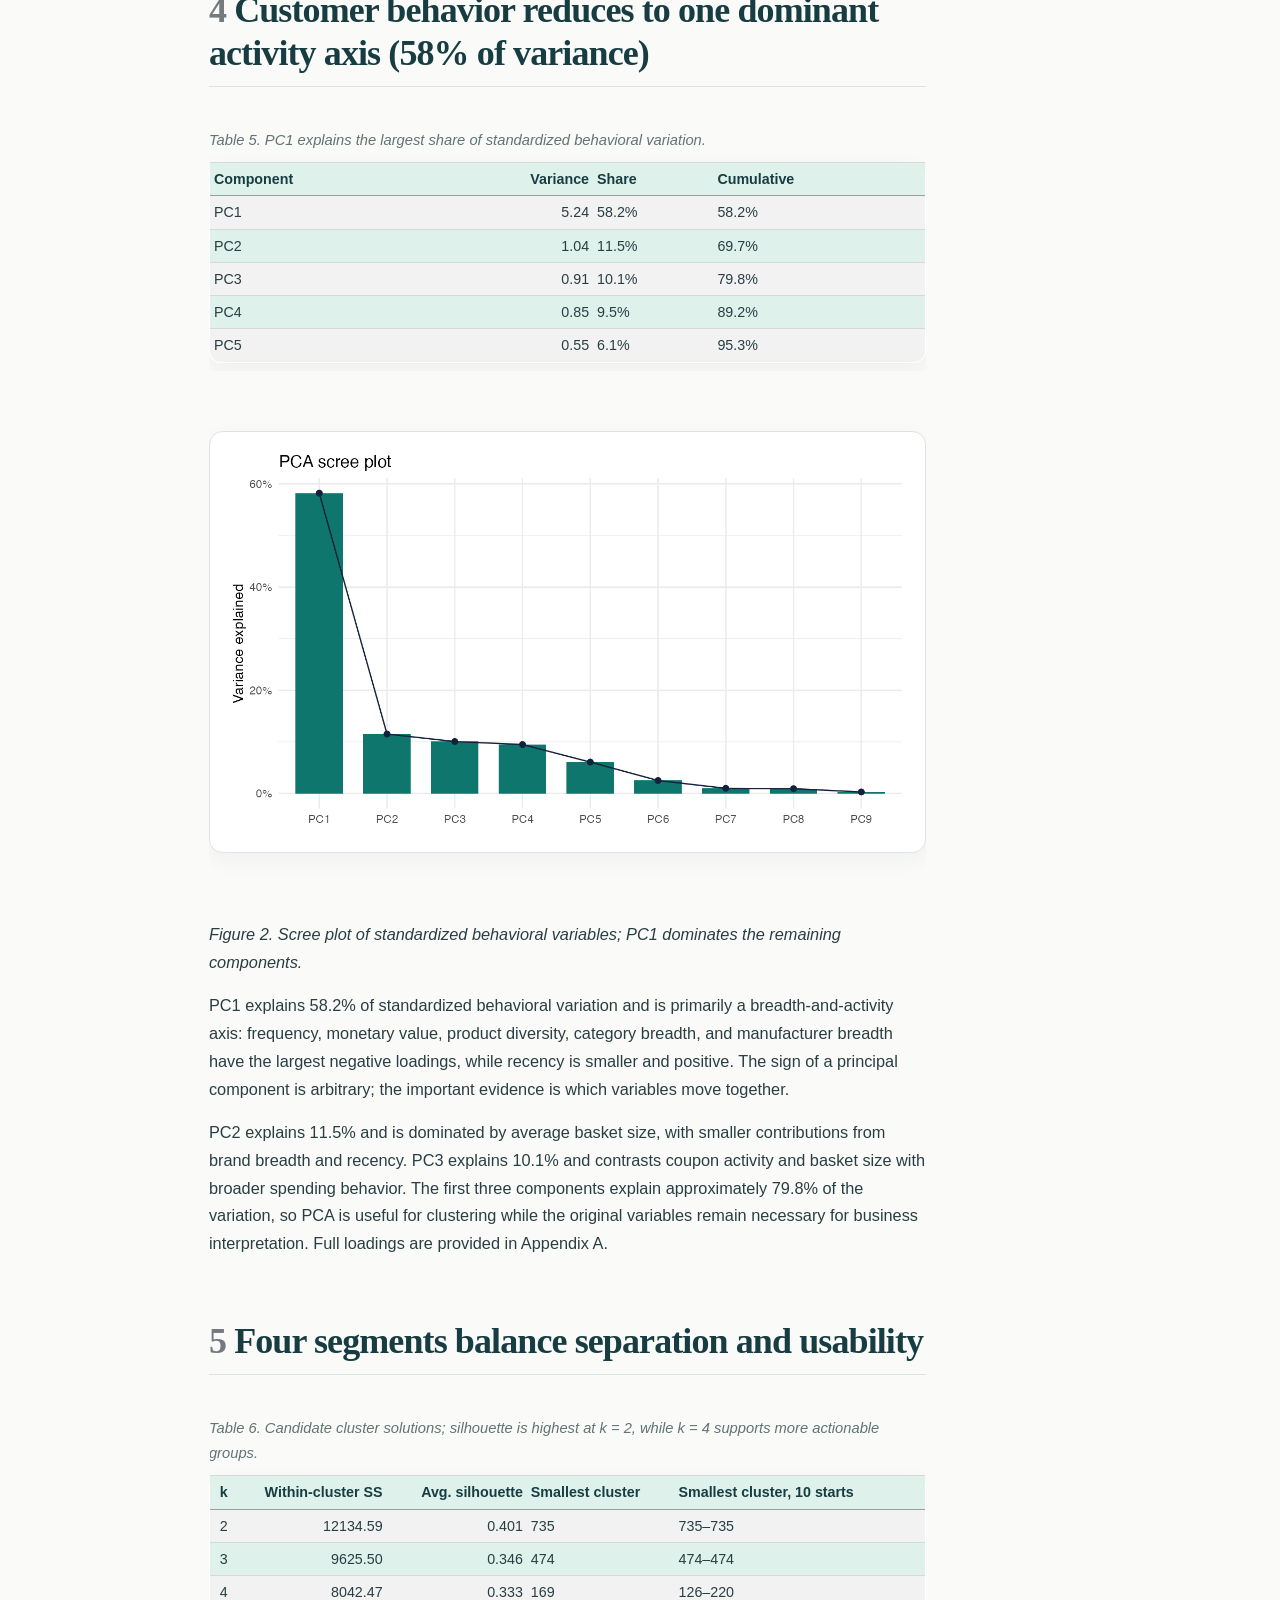
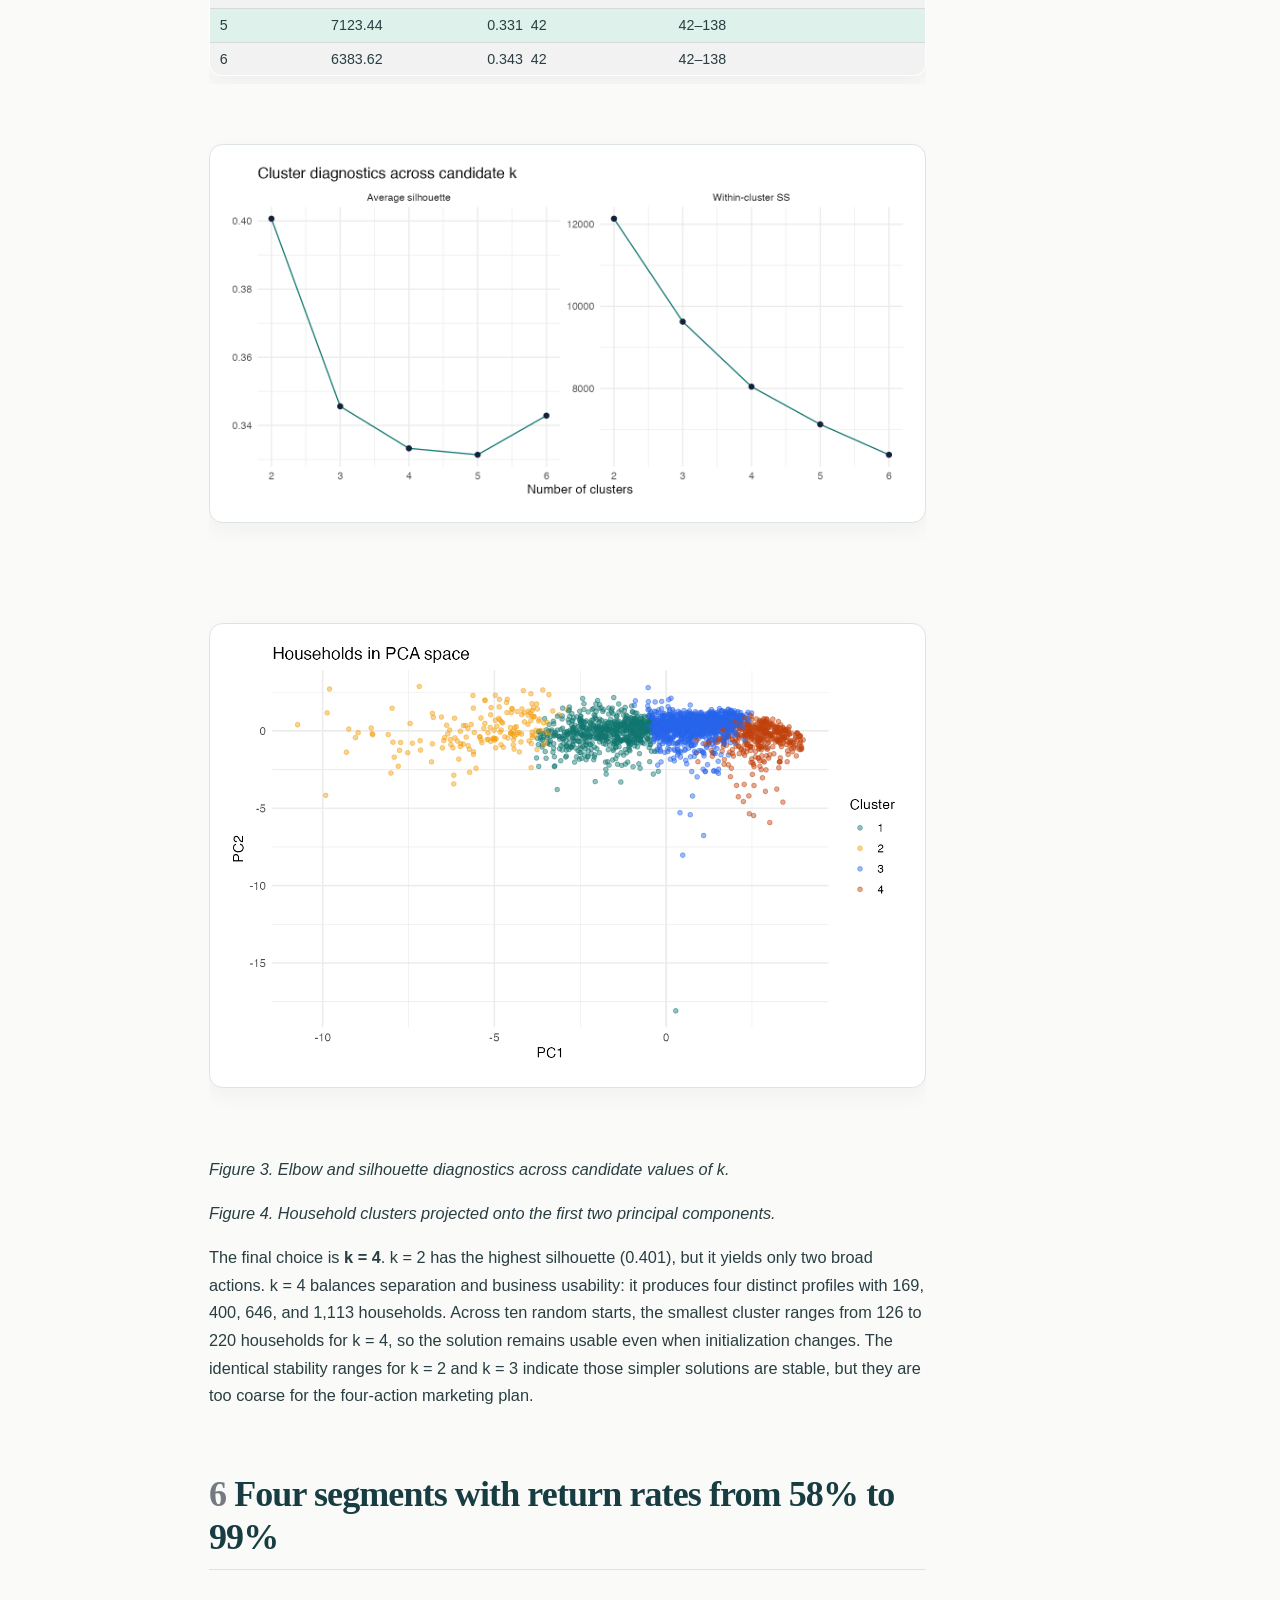
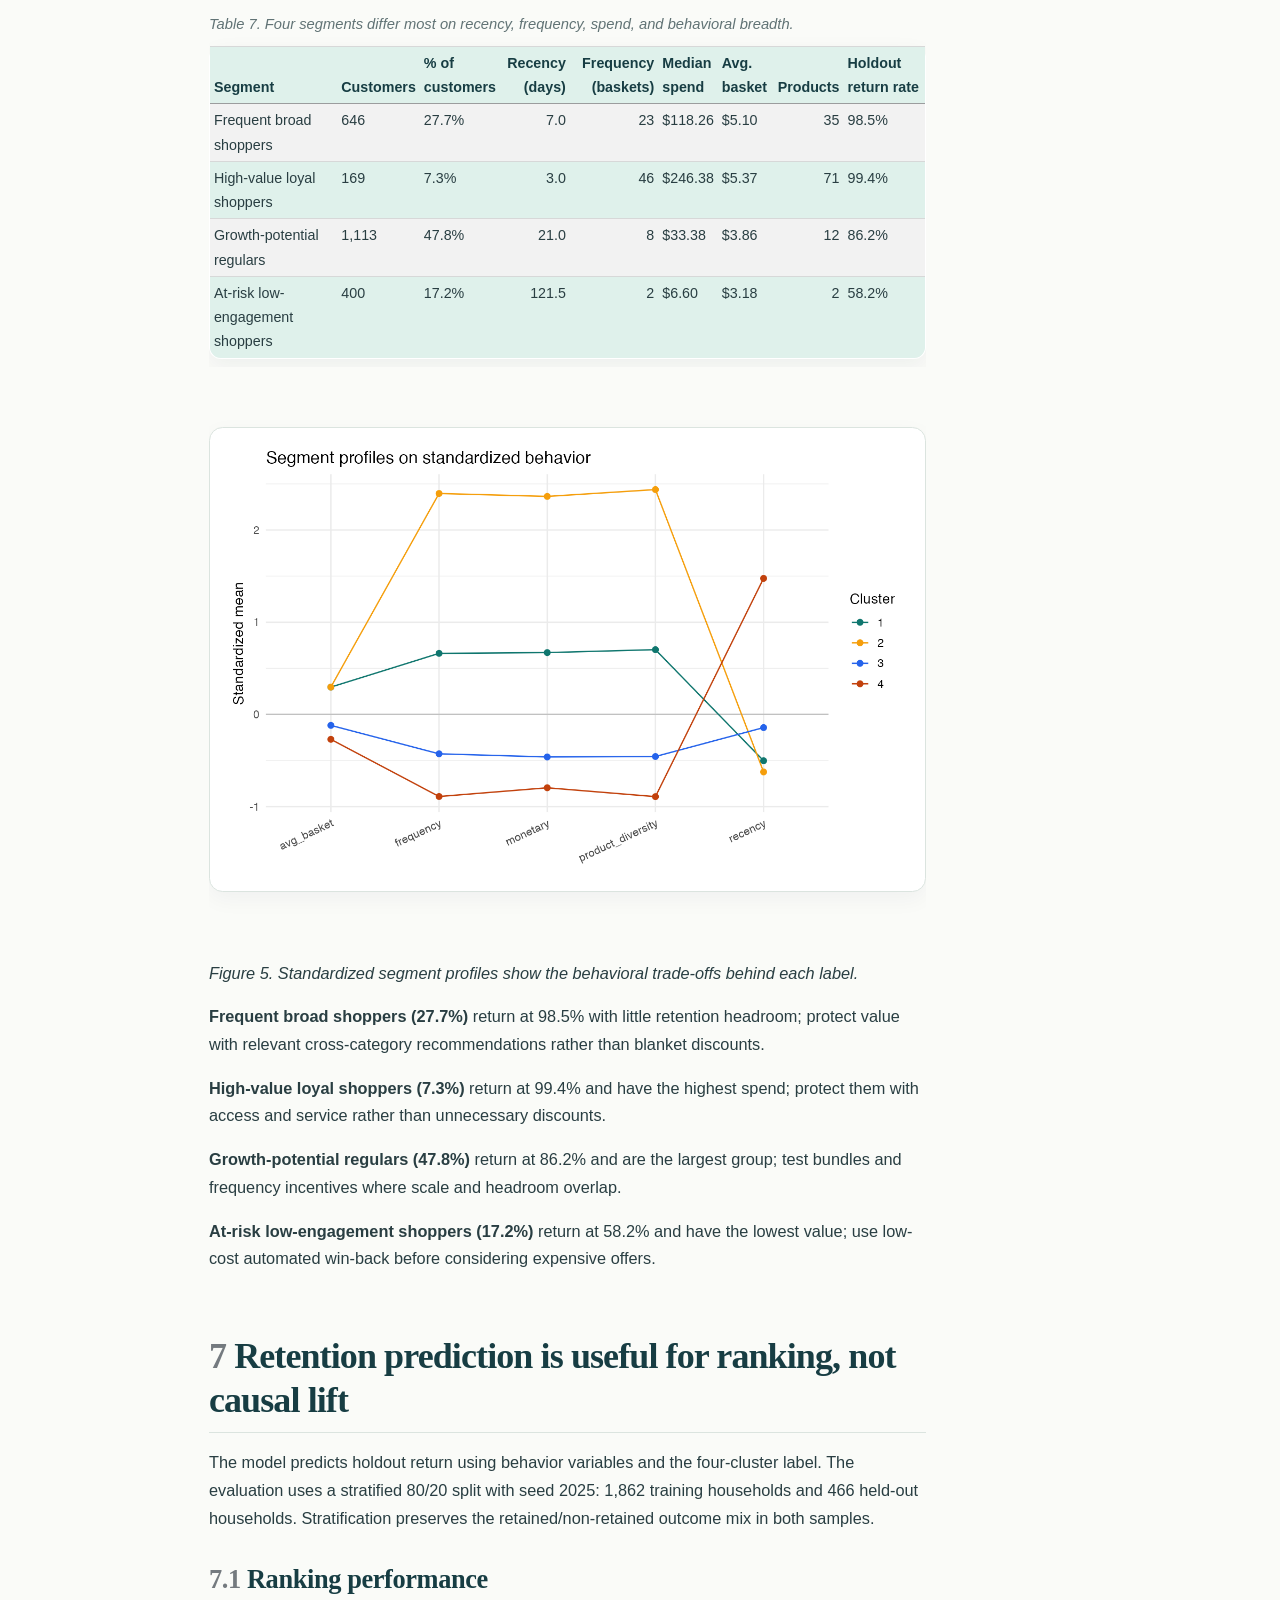
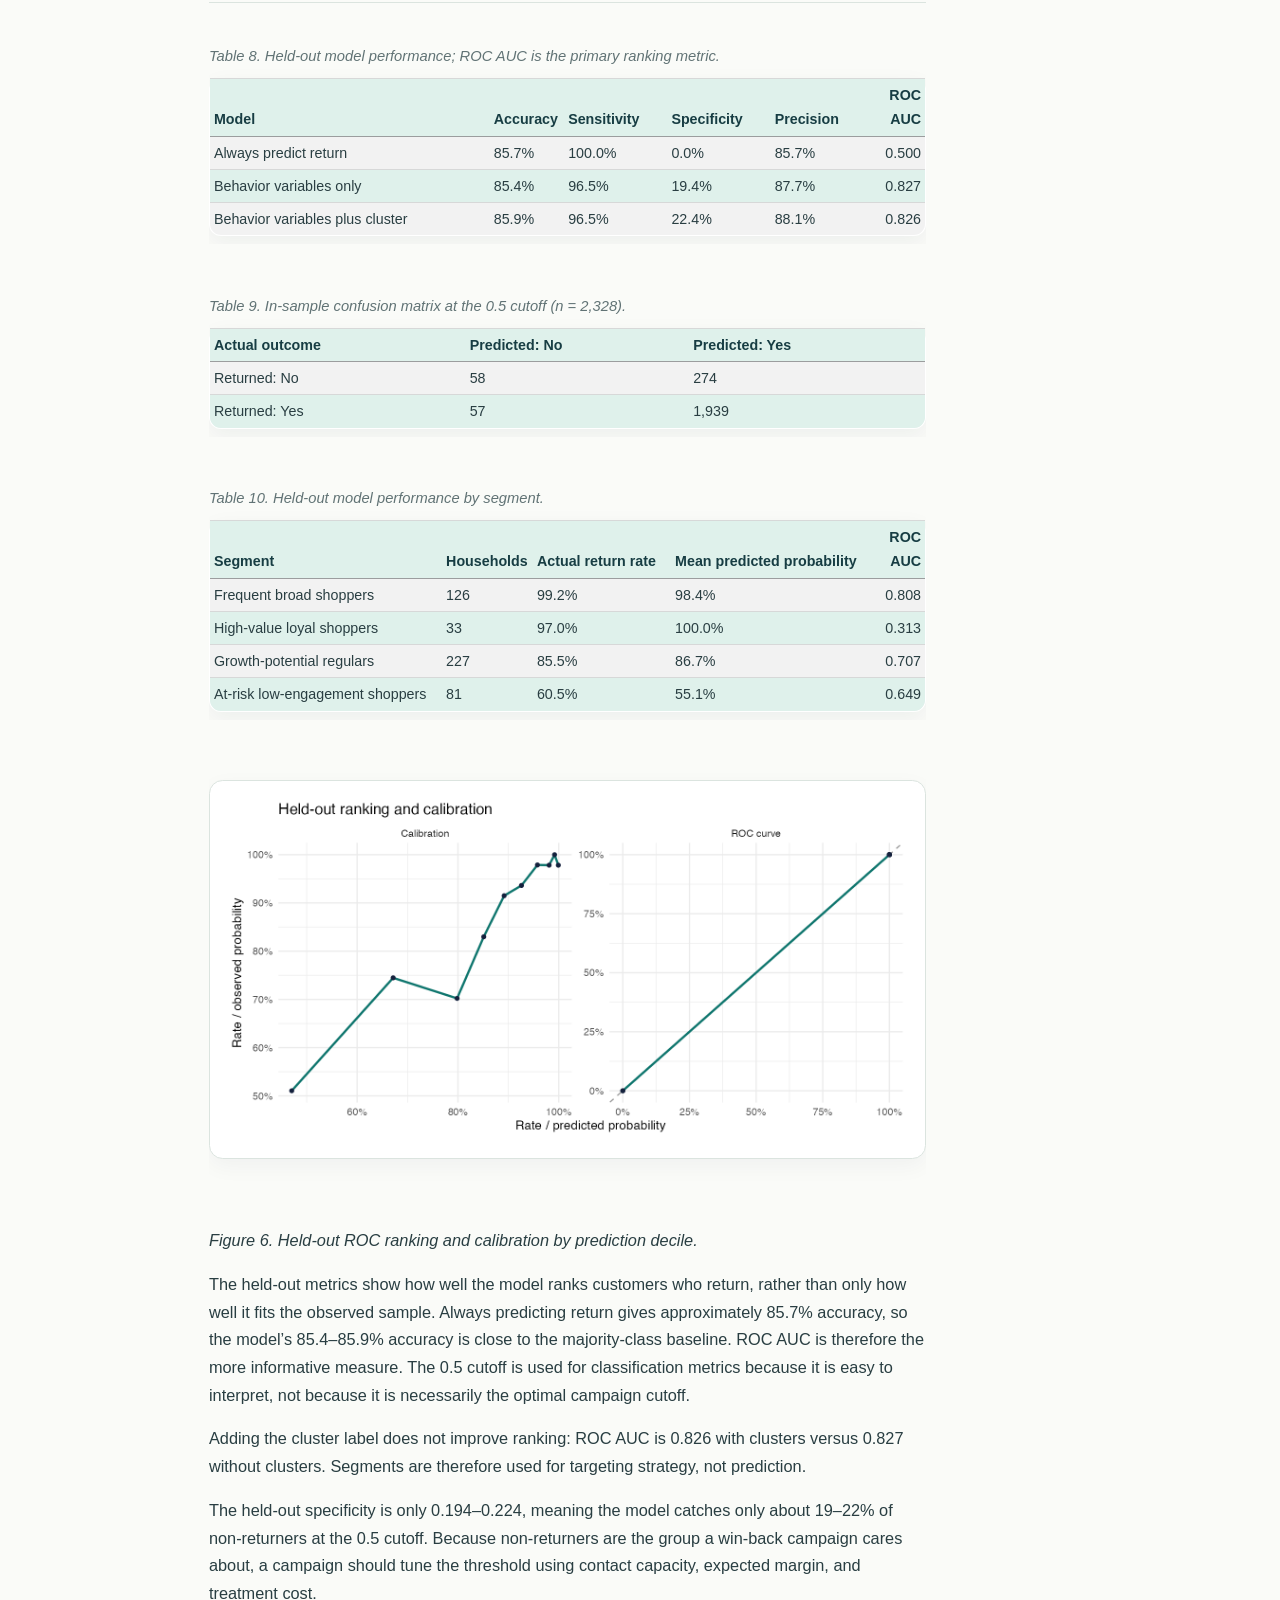
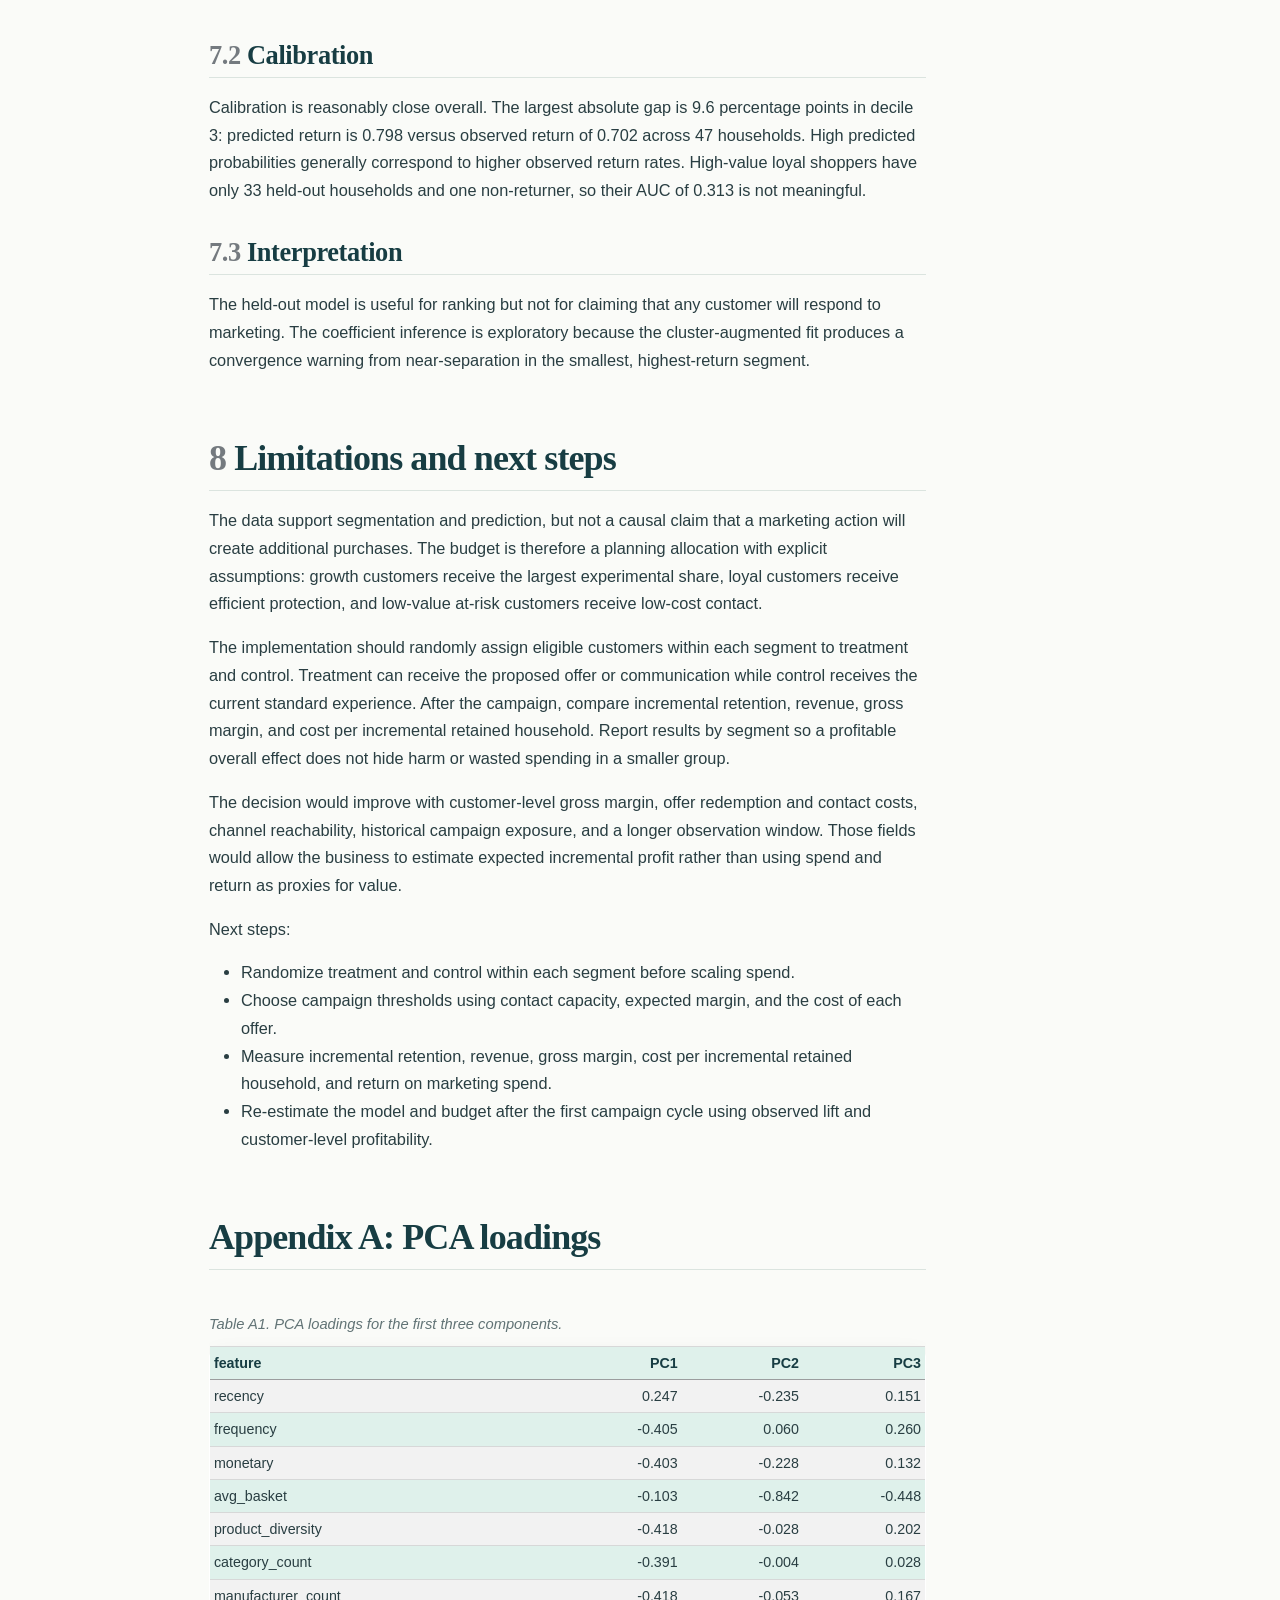
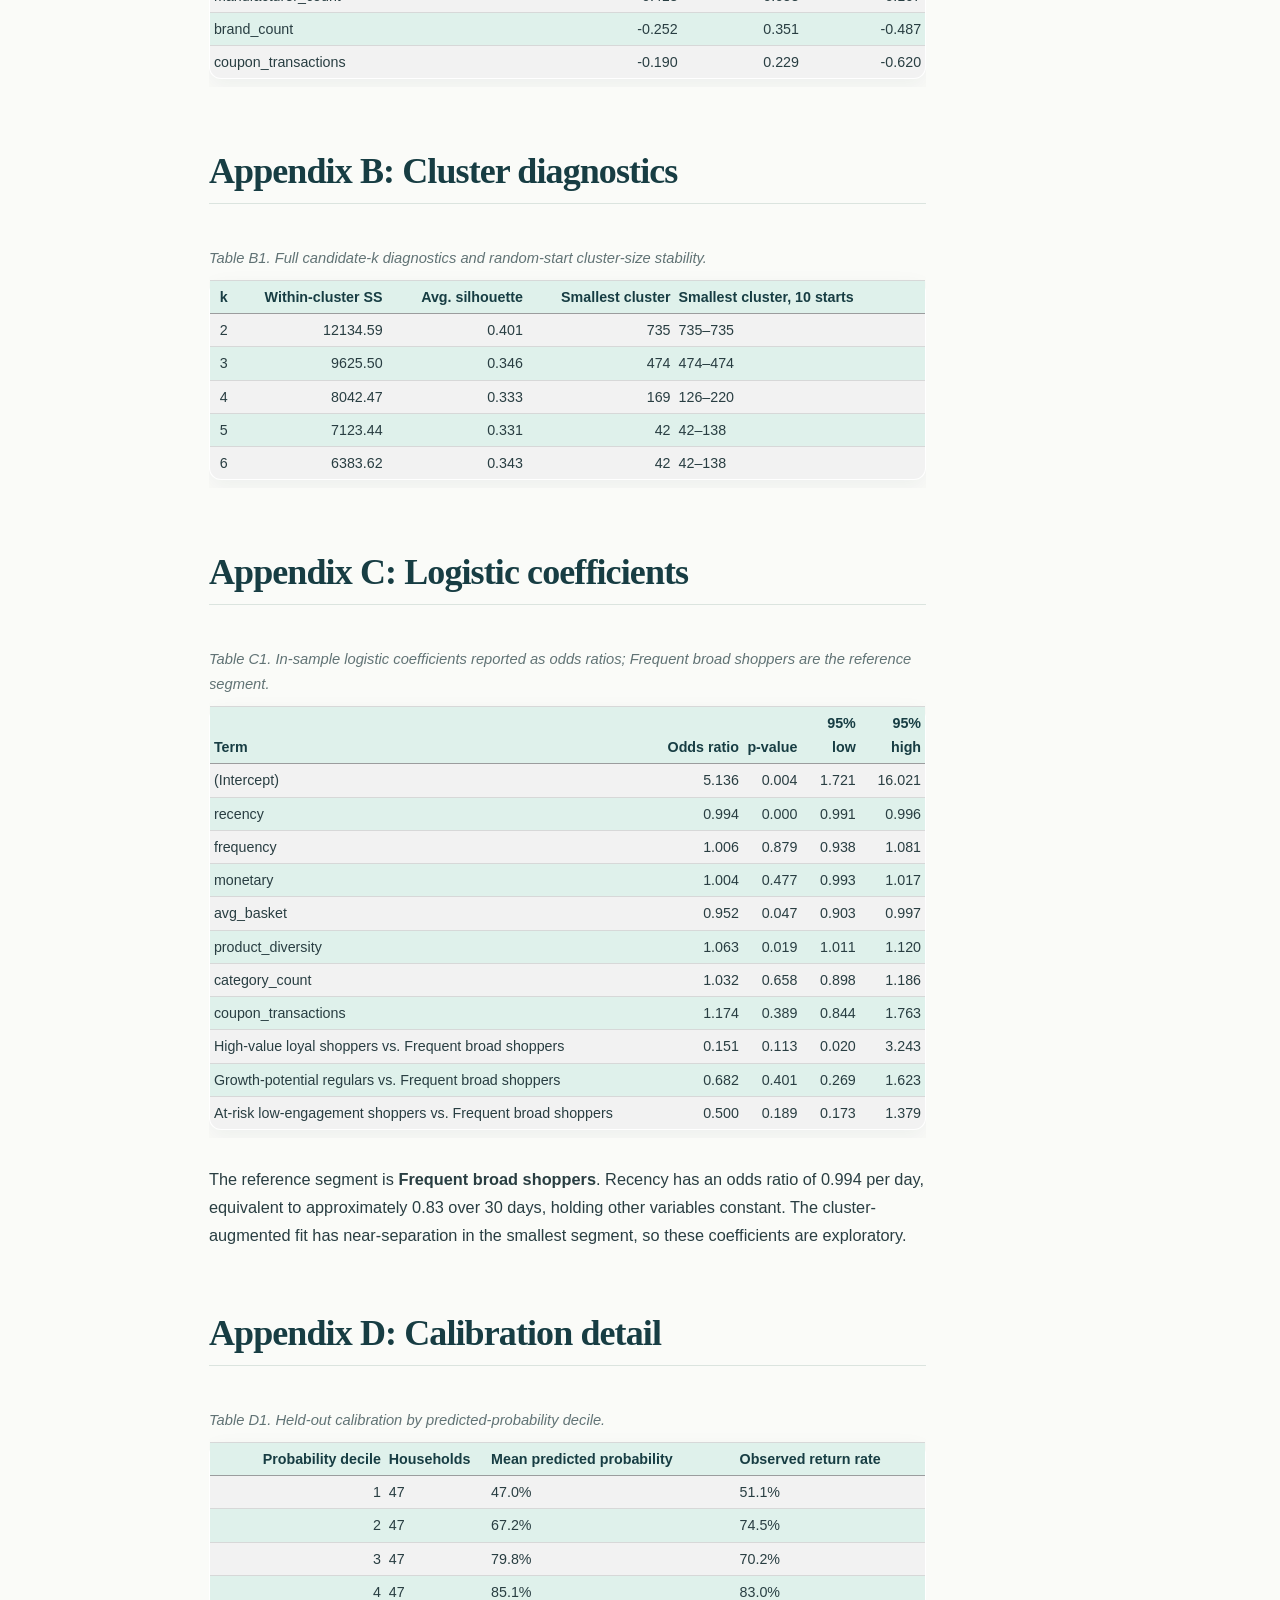
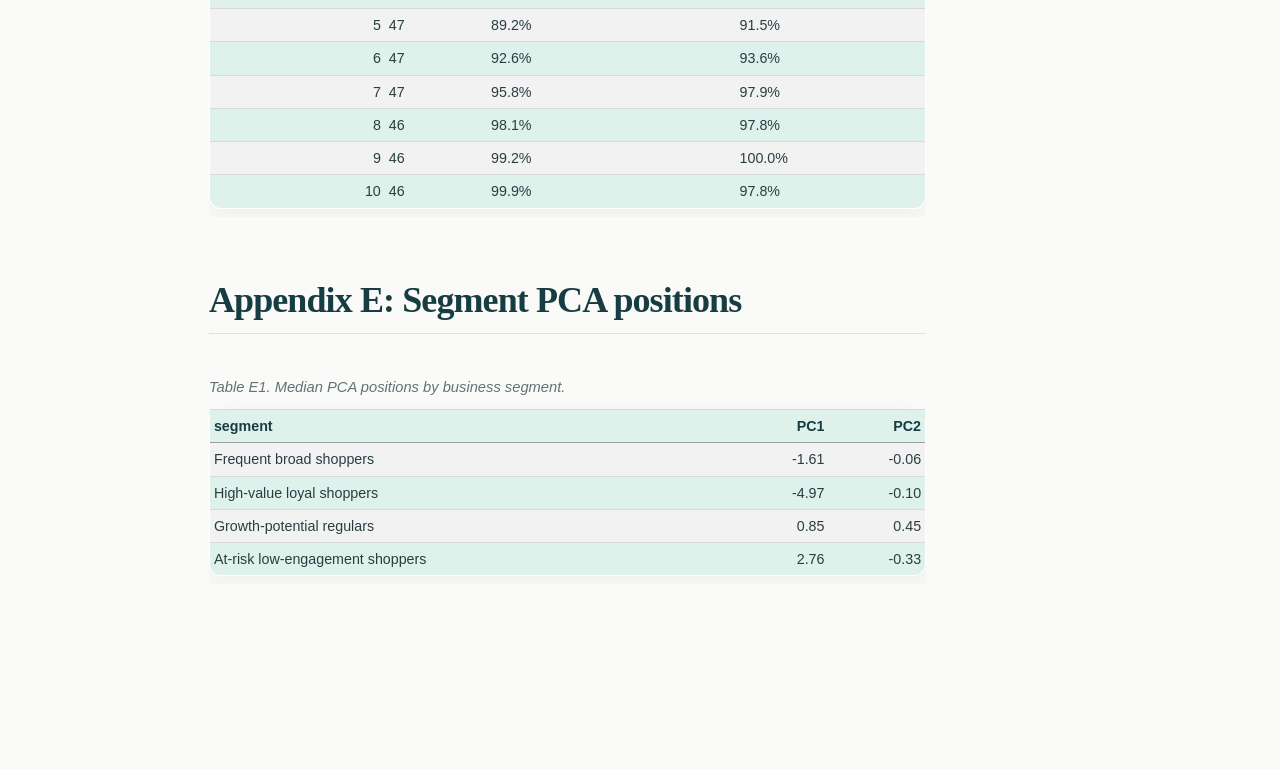
